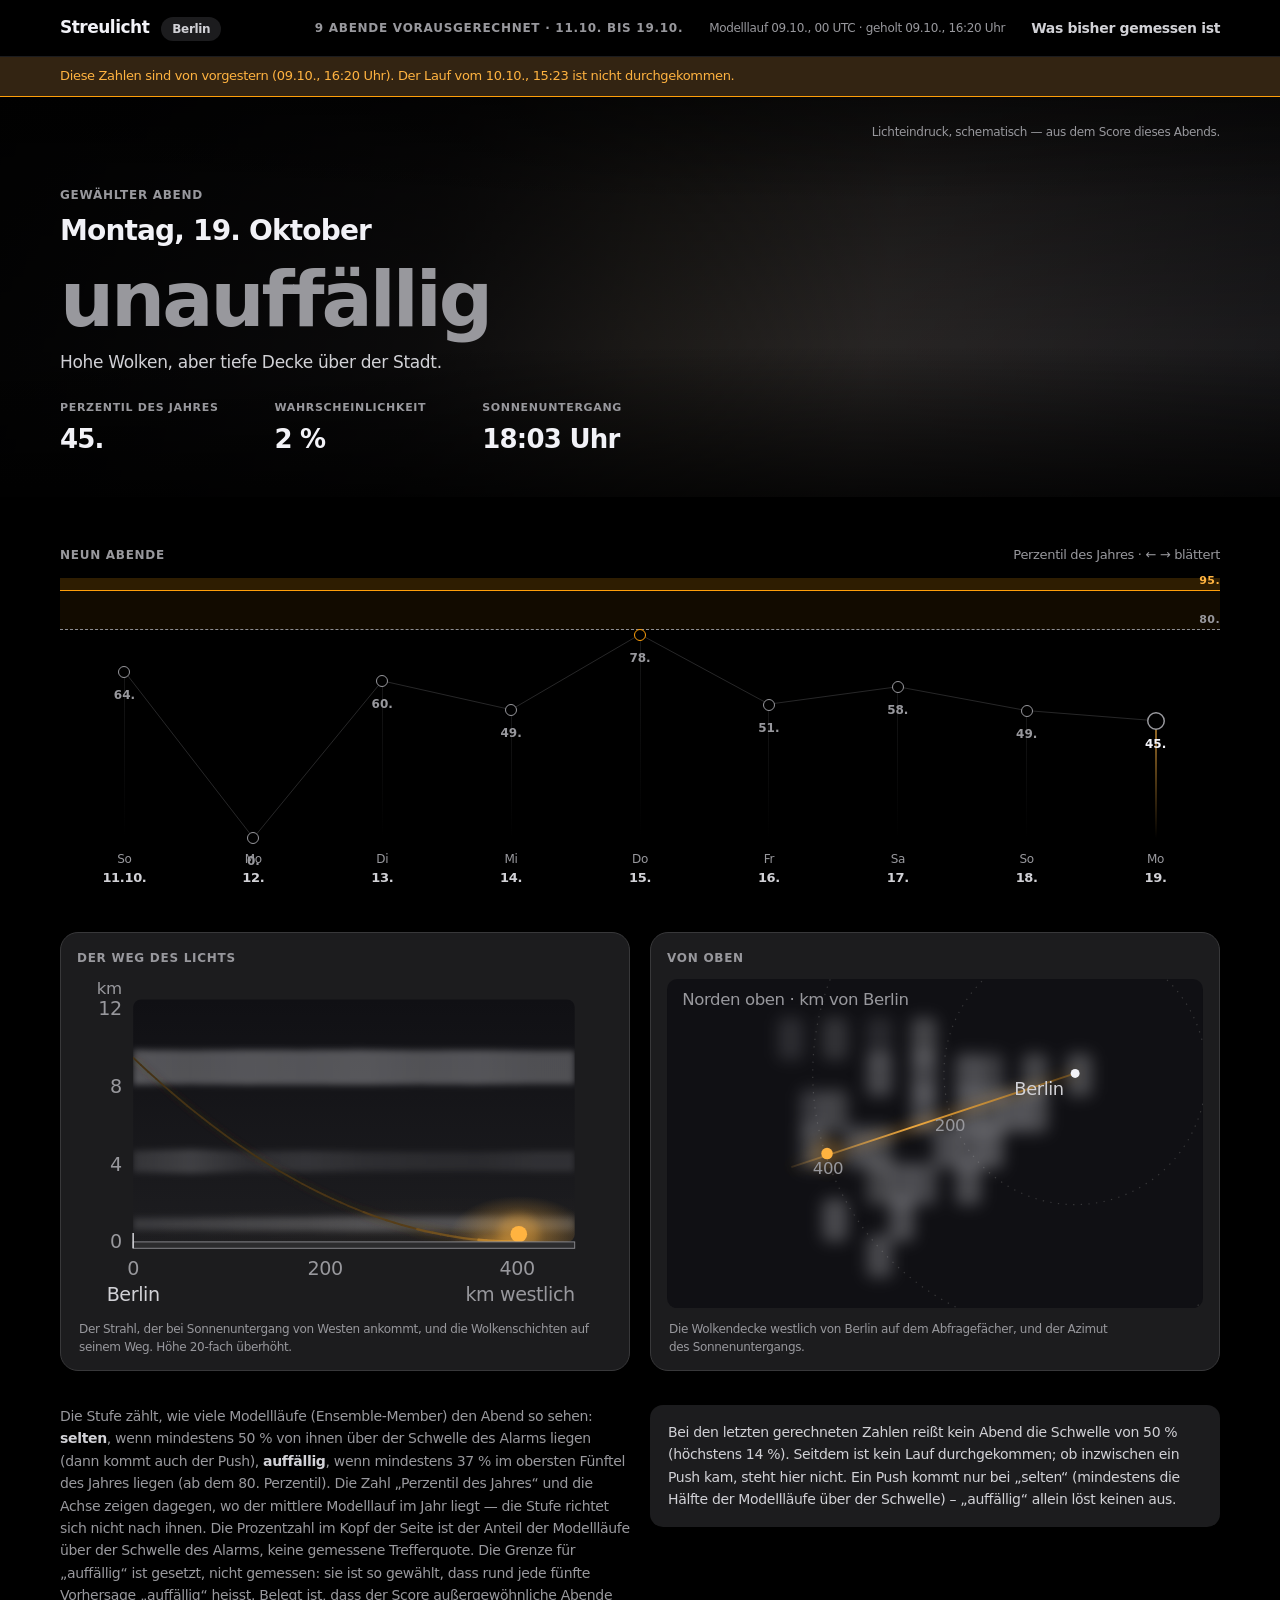
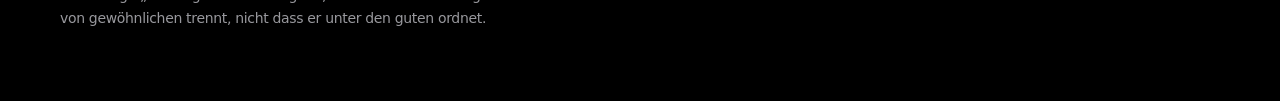
==== index.html @ 4d552bbc "Seiten" ====
<!doctype html><html lang="de"><head><meta charset="utf-8">
<meta name="viewport" content="width=device-width,initial-scale=1">
<meta name="color-scheme" content="dark">
<meta name="streulicht-geholt" content="2026-10-09T14:20:00Z">
<meta name="streulicht-laufziele" content="2026-10-08T13:27:58Z,2026-10-09T13:25:40Z,2026-10-10T13:23:23Z,2026-10-11T13:21:07Z,2026-10-12T13:18:51Z,2026-10-13T13:16:36Z,2026-10-14T13:14:21Z,2026-10-15T13:12:08Z,2026-10-16T13:09:55Z,2026-10-17T13:07:43Z,2026-10-18T13:05:32Z,2026-10-19T13:03:22Z,2026-10-20T13:01:13Z,2026-10-21T12:59:04Z,2026-10-22T12:56:57Z,2026-10-23T12:54:51Z,2026-10-24T12:52:47Z">
<meta name="streulicht-fenster-min" content="60">
<meta name="streulicht-zone" content="Europe/Berlin">
<title>Streulicht</title><style>
/* ==========================================================================
   Design-Tokens -- einzige Quelle fuer Farbe, Typo, Abstand, Radius, Schatten.

   Herkunft: Andres Hausstandard aus rezept-grid/css/stil.css (Dunkelsatz,
   aus Apple-Systemfarben abgeleitet) und poisson-dor/assets/tokens.css
   (Leiter fuer Abstand, Radius, Schatten, Bewegung).  Ausgelesen und
   begruendet in docs/ui-referenz.md.

   Diese Datei wird von skripte/tokens.py gelesen und von seite.py in den
   Style-Block der erzeugten Seite inlined -- die Seite bleibt dadurch
   self-contained: kein Stylesheet-Verweis, kein Netzzugriff.  schnitt.py
   liest dieselben Werte, damit im SVG keine feste Farbe mehr steht.

   NUR DUNKEL.  Entscheidung 14.08.2026 (T-0010): die Seite wird abends auf
   dem Telefon angeschaut, und die Bildlogik des Vertikalschnitts lebt davon
   -- ein Lichtstrahl liest sich als Licht nur gegen Dunkelheit.  Ein
   Hellsatz waere kein Token-Tausch, sondern ein eigener Entwurf fuer die
   Wolkenbaender und den Strahl.  Deshalb bewusst kein
   prefers-color-scheme-Block: er wuerde eine Zweimodigkeit vortaeuschen,
   die es nicht gibt.

   Namen deutsch nach ~/src/CLAUDE.md Section 7.  Zuordnung zu poisson-dor:
     --papier = --bg     --karte = --card    --flaeche2 = --bg2
     --tinte  = --ink    --tinte2 = --ink2   --gedaempft = --muted
     --linie  = --line2  --achse  = --line    --akzent = --acc
   ========================================================================== */

:root {
  /* --- Flaechen ------------------------------------------------------- */
  --papier: #000000;              /* rezept-grid stil.css:41 (Dunkelsatz) */
  --karte: #1c1c1e;               /* rezept-grid stil.css:42 */
  --flaeche2: #2c2c2e;            /* rezept-grid stil.css:43 -- Rille, Chip */

  /* --- Tinte, drei Stufen derselben Familie --------------------------- */
  --tinte: #f2f2f7;               /* 18.82:1 auf Papier */
  --tinte2: #d1d1d6;              /* 11.18:1 auf Karte */
  --gedaempft: #98989d;           /*  7.31:1 auf Papier, 4.85:1 auf Flaeche2 */

  /* --- Linien --------------------------------------------------------- */
  /* WICHTIG: --linie und --achse sind DEKORATIV (Kartenkanten, Trenner).
     --achse liegt bei 1.79:1 auf Papier und darf deshalb NIE etwas
     tragen, das Information fuehrt.  Alles Informationstragende --
     Schwellenlinien, Diagrammachsen, Achsstriche -- nimmt --gitter.

     KORREKTUR 14.08.2026: hier stand "--gitter (3.51:1, erfuellt WCAG
     1.4.11)".  Die 3.51:1 gelten gegen --papier.  Auf --karte faellt
     derselbe Wert auf 2.84:1 und verfehlt die 3.0 - und genau dort lagen
     die Schwellenlinien der Produktseite (.achse-karte hat
     background:var(--karte)).  Ein Kontrastwert ohne die Flaeche, gegen
     die er gemessen wurde, ist keine Angabe.

     --gitter ist deshalb auf #8e8e93 angehoben: 6.44:1 auf Papier,
     5.22:1 auf Karte, erfuellt WCAG 1.4.11 auf BEIDEN Flaechen.  Der
     alte Wert bleibt als --gitter-schwach fuer rein dekorative
     Feinlinien, die nichts tragen. */
  --linie: #2c2c2e;
  --achse: #38383a;
  --gitter: #8e8e93;
  --gitter-schwach: #636366;

  /* --- Akzent: genau EINER, und der ist warm -------------------------- */
  /* Der Gegenstand ist ein Sonnenuntergang; die Ampel aus Orange/Gold/Grau
     ist ersetzt durch eine Familie mit drei Zustaenden (T-0010, b):
       selten       gefuellte Flaeche + helle Tinte
       auffaellig   nur Tinte, keine Flaeche
       unauffaellig --gedaempft, gar keine Farbe                        */
  --akzent: #ff9f0a;              /* rezept-grid --block-ruhe-rand, 10.22:1 */
  --akzent-tinte: #ffb340;        /* rezept-grid --ruhe-tinte,      11.77:1 */
  --akzent-flaeche: #332412;      /* rezept-grid --block-ruhe               */

  /* --- Himmel: Farben, die nur der Vertikalschnitt braucht ------------ */
  /* Wolken sind nicht blau.  Das fruehere #58a6ff war GitHub-Blau und
     neben einer amberfuehrenden Palette ein Fremdkoerper; ein neutrales
     Hellgrau mit variabler Deckkraft liegt naeher an der Sache und am
     Grundsatz "genau ein Akzent". */
  --wolke: #c7c7cc;
  --strahl-hell: #ffb340;         /* volle Transmission: Licht kommt durch */
  --strahl-dunkel: #3a2a12;       /* blockiert -- warm, nicht rot          */
  --boden: #2c2c2e;

  /* --- Himmel und Baender: nur die Grafik braucht sie ------------------ */
  /* Der Himmel ist ein VERLAUF, keine Flaeche - eine gleichmaessige Platte
     liest sich wie ein Diagrammhintergrund, ein Verlauf wie Abendhimmel. */
  --himmel-oben: #101014;
  --himmel-unten: #1d1d20;

  /* Bandrampen fuer die Wolkenpolygone (Entwurf 16.08.2026, Abschnitt 1.6).
     DUMPF ist die Grundfarbe der Wolke, GLUT der beleuchtete Rand; die
     Deckkraft traegt die Bedeckung, nicht die Farbe. */
  --band-dumpf: #c7c7cc;
  --band-glut: #ffb340;

  /* --- Typografie ----------------------------------------------------- */
  --schrift: -apple-system, BlinkMacSystemFont, "SF Pro Text",
             "SF Pro Display", "Segoe UI", system-ui, Roboto, sans-serif;
  --grad-basis: 15px;
  --zeilen-basis: 1.5;
  --sperrung-eng: -.022em;        /* Basis */
  --sperrung-enger: -.03em;       /* ab grossen Graden */
  --sperrung-label: .06em;        /* Eyebrow, versal */

  /* --- Abstandsleiter (poisson-dor F4) -------------------------------- */
  --s1: 4px;   --s2: 8px;   --s3: 12px;  --s4: 16px;
  --s5: 20px;  --s6: 26px;  --s7: 34px;  --s8: 56px;

  /* --- Radien --------------------------------------------------------- */
  --radius-mikro: 8px;
  --radius-kachel: 13px;
  --radius-karte: 18px;
  --radius-tafel: 22px;
  --radius-pille: 999px;

  /* --- Schatten. Regel: Ruhe = ruhig, gross nur bei Hover/Overlay ----- */
  --schatten-ruhe: 0 .5px 1.5px rgba(0, 0, 0, .5), 0 1px 2px rgba(0, 0, 0, .4);
  --schatten-hover: 0 1px 2px rgba(0, 0, 0, .5), 0 8px 22px rgba(0, 0, 0, .5);
  --schatten-leiste: 0 2px 8px rgba(0, 0, 0, .5), 0 22px 50px rgba(0, 0, 0, .6);

  /* --- Bewegung ------------------------------------------------------- */
  --zeit-schnell: .12s;
  --zeit: .15s;
  --kurve: cubic-bezier(.2, .7, .2, 1);

  /* --- Layout --------------------------------------------------------- */
  --breite: 1120px;               /* Hausmass fuer dichte Mehrspalter */
  --breite-schmal: 720px;         /* Die Produktseite ist einspaltig und hat
                                     wenig Inhalt; auf 1120 px zerfaellt sie
                                     in Insel-und-Leere.                  */
  --breite-bild: 480px;           /* Deckel fuer den Vertikalschnitt, damit
                                     seine Schriftgrade nicht mitwachsen  */
  /* Desktopfassung (16.08.2026).  Breiter als --breite (1120), weil die
     Zeitachse elf Spalten traegt: bei 1240 minus 2x40 Rand sind das 115 px
     je Abend - genug fuer die Rangzahl unter der Marke, die auf dem Telefon
     nicht hinpasste.  --rand-gross steht daneben, weil die Kopfleiste
     randlos ist und ihr INHALT trotzdem mit der Inhaltsspalte fluchten
     muss; beide Stellen brauchen denselben Wert. */
  --breite-gross: 1240px;
  --rand-gross: 40px;
  --tastflaeche: 44px;            /* ueber dem Hausstandard (34-40px):
                                     einhaendige Abendbedienung           */
}

*{box-sizing:border-box}
html{color-scheme:dark}
body{margin:0;background:var(--papier);color:var(--tinte);
 font-family:var(--schrift);font-size:var(--grad-basis);
 line-height:var(--zeilen-basis);letter-spacing:var(--sperrung-eng);
 font-variant-numeric:tabular-nums;-webkit-font-smoothing:antialiased}
.rahmen{max-width:390px;margin:0 auto;padding-bottom:var(--s8)}
/* Zwei Fassungen, EIN Dokument.  Was nur die eine braucht, traegt eine der
   beiden Klassen; der Breakpoint schaltet sie um.  Zwei Dateien waeren
   sauberer zu lesen, kosteten aber eine zweite URL und eine Weiche beim
   Ausliefern - fuer ein privates Werkzeug der schlechtere Tausch. */
.nurgross{display:none}

/* --- Kopfleiste ----------------------------------------------------- */
/* Klebend, weil die Seite gerollt wird und der Ort dabei aus dem Bild
   liefe - und der Ort ist ab dem zweiten Nutzer die wichtigste Angabe
   ueberhaupt (die Prognose gilt fuer genau einen Punkt). */
.topbar{position:sticky;top:0;z-index:20;
 background:rgba(0,0,0,.72);
 -webkit-backdrop-filter:blur(18px) saturate(1.4);
 backdrop-filter:blur(18px) saturate(1.4);
 border-bottom:1px solid var(--karte)}
.topbar-inhalt{display:flex;align-items:center;justify-content:space-between;
 gap:24px;padding:calc(14px + env(safe-area-inset-top)) 18px 12px}
.wortmarke{display:flex;align-items:baseline;gap:12px}
.marke-wort{margin:0;font-size:17px;font-weight:800;
 letter-spacing:var(--sperrung-enger)}
.ortspille{padding:3px 11px;border-radius:var(--radius-pille);
 background:var(--karte);color:var(--tinte2);font-size:12px;font-weight:700}
.leiste-nav{display:none;align-items:center;gap:26px}

/* Erscheint NUR, wenn die Zahlen nicht von heute sind.  Eine Seite, die
   still den Vortag zeigt, ist schlimmer als eine, die gar nichts zeigt -
   sie sieht aus, als waere alles in Ordnung. */
.veraltet{margin:0;padding:10px 18px;background:var(--akzent-flaeche);
 border-bottom:1px solid var(--akzent);color:var(--akzent-tinte);
 font-size:13px;line-height:1.45;text-wrap:pretty}

/* --- Korpuszeile: benennt den Bestand, statt ihn vorauszusetzen ----- */
.korpus{margin:0;padding:20px 18px 0;color:var(--gedaempft);
 font-size:12px;font-weight:700;letter-spacing:var(--sperrung-label);
 text-transform:uppercase}

/* Von wann die Wetterdaten sind.  Bewusst leise und bewusst zwei Zeiten:
   der Modelllauf ist das, worauf die Zahlen beruhen, das Abrufen nur der
   Moment, in dem wir sie geholt haben.  Wer nur eine Zeit sieht, haelt die
   Daten fuer so frisch wie den Abruf. */
.stand{margin:4px 0 0;padding:0 18px;color:var(--gedaempft);font-size:12px}
.stand:empty{display:none}
.leiste-stand{display:none}

/* --- Kopfbild: Hero und Himmelsband ---------------------------------- */
/* Auf dem Telefon stehen sie UNTEREINANDER (Text, dann Band, dann
   Bandfuss) - die Reihenfolge macht `order`, nicht das Markup, damit die
   Desktopfassung dieselben Knoten uebereinanderlegen kann. */
.kopfbild{display:flex;flex-direction:column;margin-top:16px}
.heroinhalt{order:1;padding:0 18px}
.bandflaeche{order:2;height:76px;margin-top:20px;line-height:0}
.bandflaeche svg{display:block;width:100%;height:100%}
.bandfuss{order:3;margin:8px 18px 0;color:var(--gedaempft);font-size:12px}
.schleier{display:none}
.etikett{margin:0;color:var(--gedaempft);font-size:12px;font-weight:700;
 letter-spacing:var(--sperrung-label);text-transform:uppercase}
.datum{margin:2px 0 0;font-size:23px;font-weight:700;
 letter-spacing:var(--sperrung-enger);color:var(--tinte)}
.stufe{margin:8px 0 0;font-size:44px;font-weight:800;line-height:1.02;
 letter-spacing:-.04em}
.grund{margin:6px 0 0;color:var(--tinte2);font-size:14px;text-wrap:pretty}
.zahlen{margin:10px 0 0;color:var(--gedaempft);font-size:13px}
/* Die drei Zahlen zweimal im Dokument: als Punktkette (Telefon) und als
   beschriftete Bloecke (Desktop).  Bewusst zwei Darstellungen und EINE
   Quelle - die Wortstellung unterscheidet sich ("Sonnenuntergang 20:30 Uhr"
   gegen Label SONNENUNTERGANG ueber "20:30 Uhr"), das laesst sich nicht mit
   CSS ineinander ueberfuehren.  waehle() schreibt beide. */
.kennzahlen{display:none;gap:56px;margin:26px 0 0}
.kzlabel{margin:0;color:var(--gedaempft);font-size:11px;font-weight:700;
 letter-spacing:var(--sperrung-label);text-transform:uppercase}
.kzwert{margin:3px 0 0;font-size:26px;font-weight:700;
 letter-spacing:var(--sperrung-enger);color:var(--tinte)}
.selten{color:var(--akzent-tinte)}
.auffaellig{color:var(--akzent)}
.unauffaellig{color:var(--gedaempft)}

/* --- Zeitachse ------------------------------------------------------ */
.achsenkopf{display:flex;justify-content:space-between;
 padding:0 18px 10px;font-size:12px;color:var(--gedaempft)}
.achsenkopf b{font-weight:700;letter-spacing:var(--sperrung-label);
 text-transform:uppercase}
.achsenkopf span{font-weight:400}
.achsenblock{margin-top:26px}
/* Die Achsenhoehe steht im CSS, die Marken stehen in PROZENT.  Vorher
   rechnete Python `top:%.1fpx` aus einer Konstante - bei zwei Hoehen (200
   auf dem Telefon, 260 auf dem Desktop) haette keine einzige Marke mehr
   gestimmt.  Prozent loest zugleich die Zonen: 5 % und 15 % sind bei 200 px
   genau 10 und 30, bei 260 px genau 13 und 39 - also exakt die Masse aus
   beiden Entwuerfen, ohne sie zweimal zu pflegen. */
.achse{position:relative;height:200px;margin:0 18px}
.zone{position:absolute;left:0;right:0;pointer-events:none}
.zone-selten{top:0;height:5%;background:rgba(255,159,10,.18);
 border-bottom:1px solid var(--akzent)}
.zone-auffaellig{top:5%;height:15%;background:rgba(255,159,10,.07);
 border-bottom:1px dashed var(--gitter)}
.zonenname{position:absolute;right:0;transform:translateY(-100%);
 padding-bottom:2px;font-size:11px;font-weight:700;letter-spacing:.04em;
 pointer-events:none}
.linie{position:absolute;inset:0;width:100%;height:100%;
 overflow:visible;pointer-events:none}
.marken{position:absolute;inset:0;display:flex}
.marke{flex:1;min-width:0;height:100%;position:relative;border:0;
 background:transparent;border-radius:var(--radius-mikro);padding:0;
 cursor:pointer;font:inherit;letter-spacing:inherit;color:var(--gedaempft)}
/* Die Stufenfarbe MUSS nach .marke stehen: .selten/.auffaellig/.unauffaellig
   (weiter oben) haben dieselbe Spezifitaet und verloren gegen die Farbe in
   .marke - der Ring (border: currentColor) einer auffaelligen Marke blieb
   grau statt akzentfarben (Review uiux#13, docs/ui-referenz.md: "offene
   Marke in Akzentfarbe").  Zwei Klassen schlagen eine, unabhaengig von der
   Reihenfolge. */
.marke.selten{color:var(--akzent-tinte)}
.marke.auffaellig{color:var(--akzent)}
.fahne{position:absolute;left:50%;width:1px;margin-left:-.5px;bottom:0;
 background:linear-gradient(to bottom,rgba(142,142,147,.16),transparent)}
.punkt{position:absolute;left:50%;width:11px;height:11px;
 margin:-5.5px 0 0 -5.5px;border:1.5px solid currentColor;
 border-radius:var(--radius-pille);background:var(--papier);
 transition:transform var(--zeit) var(--kurve),box-shadow var(--zeit)}
.selten .punkt{background:var(--akzent-tinte);
 box-shadow:0 0 12px rgba(255,179,64,.7)}
.marke.an .fahne{width:2px;margin-left:-1px;
 background:linear-gradient(to bottom,rgba(255,179,64,.62),transparent)}
.marke.an .punkt{transform:scale(1.45)}
/* Die Rangzahl unter der Marke gibt es nur auf dem grossen Schirm.  Auf
   36 px Spaltenbreite ist dafuer kein Platz - genau deshalb musste man auf
   dem Telefon jeden Abend antippen, um sein Perzentil zu erfahren. */
.rang{display:none;position:absolute;left:0;right:0;font-size:12px;
 font-weight:600;letter-spacing:0;text-align:center;color:var(--gedaempft);
 transition:color var(--zeit) var(--kurve)}
.marke.an .rang{color:var(--tinte)}
@media (hover:hover){.marke:hover .punkt{transform:scale(1.2)}}
.marke:focus-visible{outline:2px solid var(--akzent);outline-offset:2px}
/* Die Beschriftung steht in einer EIGENEN Flexzeile mit denselben
   flex:1-Spalten.  Im Knopf saesse sie sonst innerhalb der Tastflaeche und
   verschoebe die Marken. */
.achsenfuss{display:flex;margin:8px 18px 0}
.achsenfuss div{flex:1;min-width:0;text-align:center}
.achsenfuss .wt{font-size:11px;color:var(--gedaempft)}
.achsenfuss .dt{font-size:12px;font-weight:600;color:var(--tinte2)}
.achsenfuss .an .wt{color:var(--tinte2)}
.achsenfuss .an .dt{color:var(--tinte)}

/* --- Grafikkarten --------------------------------------------------- */
.grafiken{display:block}
.karte{margin:26px 18px 0;padding:14px 12px 12px;background:var(--karte);
 border:1px solid var(--achse);border-radius:var(--radius-karte);
 box-shadow:var(--schatten-ruhe)}
.karte + .karte{margin-top:16px}
.kartentitel{margin:0 4px 10px;color:var(--gedaempft);font-size:12px;
 font-weight:700;letter-spacing:var(--sperrung-label);text-transform:uppercase}
.karte svg{display:block;width:100%;height:auto}
.kartenfuss{margin:10px 4px 0;color:var(--gedaempft);font-size:12px;
 text-wrap:pretty}

/* --- Fusstext und Push-Auskunft ------------------------------------- */
.schluss{display:block}
.fuss{margin:26px 18px 0;color:var(--gedaempft);font-size:13px;
 line-height:1.55;text-wrap:pretty}
.fuss b{color:var(--tinte2)}
/* Ohne diesen Verweis waere die Bilanzseite unerreichbar - eine Seite, die
   nur kennt, wer die URL kennt, ist keine. */
.weiter{display:flex;align-items:center;justify-content:center;
 margin:16px 18px 0;min-height:var(--tastflaeche);padding:0 18px;
 border-radius:var(--radius-pille);border:1px solid var(--achse);
 color:var(--tinte2);font-size:14px;font-weight:600;text-decoration:none}
.push{margin:22px 18px 0;padding:14px 16px;background:var(--karte);
 border-radius:var(--radius-kachel);color:var(--tinte2);font-size:13px;
 line-height:1.55;text-wrap:pretty}

/* ====================================================================
   DESKTOPFASSUNG.  Der Inhalt ist identisch - kein Bauteil, keine Zahl,
   kein Satz kommt hinzu.  Was sich aendert, ist die Anordnung an den fuenf
   Stellen, an denen 390 px die Einschraenkung waren.
   1000 px als Schwelle: darunter passt das Grafikraster (2 x 420 + 20) nicht.
   ==================================================================== */
@media (min-width:1000px){
 .rahmen{max-width:none;padding-bottom:72px}
 .nurgross{display:inline}
 .nurklein{display:none}
 .spalte{max-width:var(--breite-gross);margin:0 auto;
  padding:0 var(--rand-gross)}

 .topbar-inhalt{height:56px;padding:0 var(--rand-gross);
  max-width:var(--breite-gross);margin:0 auto}
 .leiste-nav{display:flex}
 .leiste-korpus{color:var(--gedaempft);font-size:12px;font-weight:700;
  letter-spacing:var(--sperrung-label);text-transform:uppercase}
 .leiste-nav a{color:var(--tinte2);font-size:14px;font-weight:600;
  text-decoration:none}
 .korpus{display:none}
 .stand{display:none}
 .leiste-stand{display:inline;color:var(--gedaempft);font-size:12px}
 .veraltet{padding:10px max(var(--rand-gross),
  calc((100% - var(--breite-gross)) / 2 + var(--rand-gross)))}

 /* Das Himmelsband wird der Kopf der Seite: randlos, 400 px hoch, mit dem
    Hero darauf.  Zwei Schleier, weil das Band seine Helligkeit aendern
    SOLL - der waagerechte haelt die linke Haelfte dunkel, damit der Text
    an einem gluehenden Abend lesbar bleibt, der senkrechte setzt oben und
    unten ab.  Auf 76 px sah man den Unterschied zwischen einem stumpfen
    und einem seltenen Abend gar nicht. */
 .kopfbild{display:block;position:relative;height:400px;overflow:hidden;
  margin-top:0}
 .bandflaeche{position:absolute;inset:0;height:auto;margin:0}
 .schleier{display:block;position:absolute;inset:0;pointer-events:none}
 .s-quer{background:linear-gradient(100deg,rgba(0,0,0,.92) 0%,
  rgba(0,0,0,.74) 34%,rgba(0,0,0,.18) 68%,rgba(0,0,0,.35) 100%)}
 .s-hoch{background:linear-gradient(to bottom,rgba(0,0,0,.45) 0%,
  transparent 26%,transparent 62%,rgba(0,0,0,.7) 100%)}
 /* box-sizing ist hier nicht optional: height:100% plus 38 px Polsterung
    ergaebe unter content-box 438 px in einer 400er Section mit
    overflow:hidden - die Bodenluft verschwaende an JEDER Fensterbreite.
    Der Reset ganz oben loest es mit. */
 .heroinhalt{position:relative;height:100%;max-width:var(--breite-gross);
  margin:0 auto;padding:0 var(--rand-gross) 38px;display:flex;
  flex-direction:column;justify-content:flex-end}
 .datum{margin:6px 0 0;font-size:28px}
 .stufe{margin:10px 0 0;font-size:76px;line-height:1}
 .grund{margin:12px 0 0;max-width:46ch;font-size:17px;line-height:1.45}
 .zahlen{display:none}
 .kennzahlen{display:flex}
 /* Die Bandbeschriftung sitzt oben rechts IM Hero, muss also mit der
    Inhaltsspalte fluchten und nicht mit dem Fensterrand. */
 .bandfuss{position:absolute;top:26px;margin:0;
  right:max(var(--rand-gross),
   calc((100% - var(--breite-gross)) / 2 + var(--rand-gross)))}

 .achsenblock{margin-top:48px}
 .achsenkopf{padding:0 0 14px;align-items:baseline}
 .achsenkopf span{font-size:13px}
 .achse{height:260px;margin:0}
 .punkt{width:12px;height:12px;margin:-6px 0 0 -6px}
 .marke.an .punkt{transform:scale(1.5)}
 .selten .punkt{box-shadow:0 0 14px rgba(255,179,64,.7)}
 .rang{display:block}
 .achsenfuss{margin:12px 0 0}
 .achsenfuss .wt{font-size:12px}
 .achsenfuss .dt{font-size:13px}

 /* minmax(420px,...) statt eines festen Verhaeltnisses: die Faecherkarte
    ist die schmalere Spalte, ihre Beschriftung sitzt mit 13 Einheiten in
    einer 420er viewBox und skaliert mit.  Ohne untere Schranke fiel sie in
    einem halbbreiten Fenster auf 6,9 px - dieselbe Fehlerklasse, die
    T-0010 schon einmal behoben hat.  Unterhalb ~900 px bricht das Raster
    auf eine Spalte um, die Grafiken werden dabei GROESSER. */
 .grafiken{display:grid;grid-template-columns:repeat(auto-fit,minmax(420px,1fr));
  gap:20px;align-items:start;margin:44px 0 0}
 .karte{margin:0;padding:16px 16px 14px}
 .karte + .karte{margin-top:0}
 .kartentitel{margin:0 0 12px}
 .kartenfuss{margin:12px 2px 0}
 .schluss{display:grid;grid-template-columns:repeat(auto-fit,minmax(420px,1fr));
  gap:20px;align-items:start;margin:34px 0 0}
 .fuss{margin:0;font-size:14px;line-height:1.6}
 .push{margin:0;padding:16px 18px;font-size:14px;line-height:1.6}
 .weiter{display:none}
}

@media (prefers-reduced-motion:reduce){
 *{transition:none!important;animation:none!important}}
</style></head><body>
<div class="rahmen">
<header class="topbar"><div class="topbar-inhalt">
<div class="wortmarke"><p class="marke-wort">Streulicht</p>
<span class="ortspille">Berlin</span></div>
<nav class="leiste-nav"><span class="leiste-korpus">9 ABENDE VORAUSGERECHNET &#183; 11.10. BIS 19.10.</span>
<span class="leiste-stand">Modelllauf 09.10., 00&nbsp;UTC &#183; geholt 09.10., 16:20&nbsp;Uhr</span>
<a href="bisher.html">Was bisher gemessen ist</a></nav>
</div></header>

<p class="veraltet">Diese Zahlen sind von vorgestern (09.10., 16:20&nbsp;Uhr). Der Lauf vom 10.10., 15:23 ist nicht durchgekommen.</p>
<p class="korpus">9 ABENDE VORAUSGERECHNET &#183; 11.10. BIS 19.10.</p>
<p class="stand">Modelllauf 09.10., 00&nbsp;UTC &#183; geholt 09.10., 16:20&nbsp;Uhr</p>

<main>
<section class="kopfbild">
<div class="bandflaeche" id="bandflaeche"><svg viewBox="0 0 100 20" preserveAspectRatio="none" xmlns="http://www.w3.org/2000/svg" role="img" aria-label="Lichteindruck, schematisch"><defs><linearGradient id="bq0" x1="0" x2="1" y1="0" y2="0"><stop offset="0.00" stop-color="#1e1c23"/><stop offset="0.25" stop-color="#2e272a"/><stop offset="0.50" stop-color="#443529"/><stop offset="0.75" stop-color="#473c2e"/><stop offset="1.00" stop-color="#403c3a"/></linearGradient><linearGradient id="bs0" x1="0" x2="0" y1="0" y2="1"><stop offset="0" stop-color="#000" stop-opacity=".55"/><stop offset=".62" stop-color="#000" stop-opacity="0"/><stop offset="1" stop-color="#000" stop-opacity=".35"/></linearGradient></defs><rect width="100" height="20" fill="url(#bq0)"/><rect width="100" height="20" fill="url(#bs0)"/></svg></div>
<i class="schleier s-quer"></i><i class="schleier s-hoch"></i>
<!-- T-0059: role="status" + aria-live="polite".  waehle() tauscht hier
     Etikett, Datum, Stufe, Grund, Zahlen und drei Kennzahlen aus - per
     Screenreader oder Pfeiltaste wechselte damit die ganze Seite, ohne dass
     etwas angekuendigt wurde.  Die neue Information existierte nur visuell.
     "polite" statt "assertive": das Blaettern ist eine Erkundung, keine
     Warnung - es darf den Vorlesefluss nicht unterbrechen. -->
<div class="heroinhalt" role="status" aria-live="polite">
<p class="etikett" id="etikett">Gew&auml;hlter Abend</p>
<h1 class="datum" id="datum">Sonntag, 11. Oktober</h1>
<p class="stufe unauffaellig" id="stufe">unauffällig</p>
<p class="grund" id="grund">Mittelhohe Wolken.</p>
<p class="zahlen" id="zahlen">64. Perzentil des Jahres · &lt; 6 % Wahrscheinlichkeit · Sonnenuntergang 18:21 Uhr</p>
<div class="kennzahlen">
<div><p class="kzlabel">Perzentil des Jahres</p>
<p class="kzwert" id="kz0">64.</p></div>
<div><p class="kzlabel">Wahrscheinlichkeit</p>
<p class="kzwert" id="kz1">&lt; 6 %</p></div>
<div><p class="kzlabel">Sonnenuntergang</p>
<p class="kzwert" id="kz2">18:21 Uhr</p></div>
</div></div>
<p class="bandfuss">Lichteindruck, schematisch &#8212; aus dem Score dieses
Abends.</p>
</section>

<div class="spalte">
<section class="achsenblock">
<div class="achsenkopf"><b>NEUN ABENDE</b><span>Perzentil des
Jahres<span class="nurgross"> &#183; &#8592; &#8594; bl&auml;ttert</span></span></div>
<div class="achse">
<i class="zone zone-selten"></i><i class="zone zone-auffaellig"></i>
<b class="zonenname" style="top:5%;color:var(--akzent-tinte)">95.</b>
<b class="zonenname" style="top:20%;color:var(--gedaempft)">80.</b>
<svg class="linie" viewBox="0 0 100 100" preserveAspectRatio="none"
 aria-hidden="true"><polyline points="5.56,35.93 16.67,100.00 27.78,39.56 38.89,50.65 50.00,21.70 61.11,48.53 72.22,41.82 83.33,50.99 94.44,54.89" fill="none"
 stroke="#38383a" stroke-width=".7"
 vector-effect="non-scaling-stroke"/></svg>
<div class="marken" role="tablist"
 aria-label="Abende im Vorhersagefenster"><button class="marke unauffaellig an" data-i="0" role="tab" aria-selected="true" tabindex="0" aria-label="Sonntag, 11. Oktober, unauffällig, 64. Perzentil"><i class="fahne" style="top:35.934%" aria-hidden="true"></i><i class="punkt" style="top:35.934%" aria-hidden="true"></i><b class="rang" style="top:calc(35.934% + 14px)" aria-hidden="true">64.</b></button><button class="marke unauffaellig" data-i="1" role="tab" aria-selected="false" tabindex="-1" aria-label="Montag, 12. Oktober, unauffällig, 0. Perzentil"><i class="fahne" style="top:100.000%" aria-hidden="true"></i><i class="punkt" style="top:100.000%" aria-hidden="true"></i><b class="rang" style="top:calc(100.000% + 14px)" aria-hidden="true">0.</b></button><button class="marke unauffaellig" data-i="2" role="tab" aria-selected="false" tabindex="-1" aria-label="Dienstag, 13. Oktober, unauffällig, 60. Perzentil"><i class="fahne" style="top:39.562%" aria-hidden="true"></i><i class="punkt" style="top:39.562%" aria-hidden="true"></i><b class="rang" style="top:calc(39.562% + 14px)" aria-hidden="true">60.</b></button><button class="marke unauffaellig" data-i="3" role="tab" aria-selected="false" tabindex="-1" aria-label="Mittwoch, 14. Oktober, unauffällig, 49. Perzentil"><i class="fahne" style="top:50.650%" aria-hidden="true"></i><i class="punkt" style="top:50.650%" aria-hidden="true"></i><b class="rang" style="top:calc(50.650% + 14px)" aria-hidden="true">49.</b></button><button class="marke auffaellig" data-i="4" role="tab" aria-selected="false" tabindex="-1" aria-label="Donnerstag, 15. Oktober, auffällig, 78. Perzentil"><i class="fahne" style="top:21.697%" aria-hidden="true"></i><i class="punkt" style="top:21.697%" aria-hidden="true"></i><b class="rang" style="top:calc(21.697% + 14px)" aria-hidden="true">78.</b></button><button class="marke unauffaellig" data-i="5" role="tab" aria-selected="false" tabindex="-1" aria-label="Freitag, 16. Oktober, unauffällig, 51. Perzentil"><i class="fahne" style="top:48.528%" aria-hidden="true"></i><i class="punkt" style="top:48.528%" aria-hidden="true"></i><b class="rang" style="top:calc(48.528% + 14px)" aria-hidden="true">51.</b></button><button class="marke unauffaellig" data-i="6" role="tab" aria-selected="false" tabindex="-1" aria-label="Samstag, 17. Oktober, unauffällig, 58. Perzentil"><i class="fahne" style="top:41.821%" aria-hidden="true"></i><i class="punkt" style="top:41.821%" aria-hidden="true"></i><b class="rang" style="top:calc(41.821% + 14px)" aria-hidden="true">58.</b></button><button class="marke unauffaellig" data-i="7" role="tab" aria-selected="false" tabindex="-1" aria-label="Sonntag, 18. Oktober, unauffällig, 49. Perzentil"><i class="fahne" style="top:50.992%" aria-hidden="true"></i><i class="punkt" style="top:50.992%" aria-hidden="true"></i><b class="rang" style="top:calc(50.992% + 14px)" aria-hidden="true">49.</b></button><button class="marke unauffaellig" data-i="8" role="tab" aria-selected="false" tabindex="-1" aria-label="Montag, 19. Oktober, unauffällig, 45. Perzentil"><i class="fahne" style="top:54.894%" aria-hidden="true"></i><i class="punkt" style="top:54.894%" aria-hidden="true"></i><b class="rang" style="top:calc(54.894% + 14px)" aria-hidden="true">45.</b></button></div></div>
<div class="achsenfuss" aria-hidden="true"><div class="an"><div class="wt">So</div><div class="dt">11.10.</div></div><div><div class="wt">Mo</div><div class="dt">12.</div></div><div><div class="wt">Di</div><div class="dt">13.</div></div><div><div class="wt">Mi</div><div class="dt">14.</div></div><div><div class="wt">Do</div><div class="dt">15.</div></div><div><div class="wt">Fr</div><div class="dt">16.</div></div><div><div class="wt">Sa</div><div class="dt">17.</div></div><div><div class="wt">So</div><div class="dt">18.</div></div><div><div class="wt">Mo</div><div class="dt">19.</div></div></div></section>

<section class="grafiken">
<div class="karte"><p class="kartentitel">Der Weg des Lichts</p>
<div id="schnitt"><svg viewBox="0 0 420 258" xmlns="http://www.w3.org/2000/svg" role="img" aria-label="Vertikalschnitt nach Westen"><style>text{font-family:-apple-system, BlinkMacSystemFont, "SF Pro Text", "SF Pro Display", "Segoe UI", system-ui, Roboto, sans-serif}text:not([fill]){fill:var(--gedaempft, #98989d)}</style><defs><linearGradient id="himmel" x1="0" x2="0" y1="0" y2="1"><stop offset="0" stop-color="#101014"/><stop offset="1" stop-color="#1d1d20"/></linearGradient><filter id="weich" x="-20%" y="-40%" width="140%" height="180%"><feGaussianBlur stdDeviation="2.6"/></filter><filter id="glut" x="-20%" y="-60%" width="140%" height="220%"><feGaussianBlur stdDeviation="3.2"/></filter><clipPath id="rahmen"><rect x="44.0" y="16.0" width="346.0" height="190.0" rx="6"/></clipPath><linearGradient id="cg1" x1="0" x2="1" y1="0" y2="0"><stop offset="0.000" stop-color="#c7c7cc" stop-opacity="0.360"/><stop offset="0.130" stop-color="#c7c7cc" stop-opacity="0.295"/><stop offset="0.261" stop-color="#c7c7cc" stop-opacity="0.569"/><stop offset="0.391" stop-color="#c7c7cc" stop-opacity="0.245"/><stop offset="0.522" stop-color="#c7c7cc" stop-opacity="0.094"/><stop offset="0.652" stop-color="#c7c7cc" stop-opacity="0.079"/><stop offset="0.783" stop-color="#c7c7cc" stop-opacity="0.065"/><stop offset="0.913" stop-color="#c7c7cc" stop-opacity="0.000"/></linearGradient><linearGradient id="cg2" x1="0" x2="1" y1="0" y2="0"><stop offset="0.000" stop-color="#c7c7cc" stop-opacity="0.173"/><stop offset="0.130" stop-color="#c7c7cc" stop-opacity="0.158"/><stop offset="0.261" stop-color="#c7c7cc" stop-opacity="0.180"/><stop offset="0.391" stop-color="#c7c7cc" stop-opacity="0.166"/><stop offset="0.522" stop-color="#c7c7cc" stop-opacity="0.180"/><stop offset="0.652" stop-color="#c7c7cc" stop-opacity="0.144"/><stop offset="0.783" stop-color="#c7c7cc" stop-opacity="0.108"/><stop offset="0.913" stop-color="#c7c7cc" stop-opacity="0.086"/></linearGradient><radialGradient id="halo"><stop offset="0" stop-color="#ffb340" stop-opacity=".55"/><stop offset="1" stop-color="#ffb340" stop-opacity="0"/></radialGradient><radialGradient id="waesche"><stop offset="0" stop-color="#ffb340" stop-opacity="0.158"/><stop offset=".55" stop-color="#ffb340" stop-opacity="0.063"/><stop offset="1" stop-color="#ffb340" stop-opacity="0"/></radialGradient></defs><rect x="44.0" y="16.0" width="346.0" height="190.0" rx="6" fill="url(#himmel)"/><g clip-path="url(#rahmen)"><polygon points="44.0,130.8 51.5,131.0 59.0,131.2 66.6,131.4 74.1,131.6 81.6,131.8 89.1,132.0 96.7,131.1 104.2,130.3 111.7,129.4 119.2,128.5 126.7,127.7 134.3,126.8 141.8,127.8 149.3,128.8 156.8,129.9 164.3,130.9 171.9,131.9 179.4,132.9 186.9,133.4 194.4,133.9 202.0,134.4 209.5,134.9 217.0,135.3 224.5,135.8 232.0,135.9 239.6,135.9 247.1,136.0 254.6,136.0 262.1,136.0 269.7,136.1 277.2,136.1 284.7,136.2 292.2,136.2 299.7,136.3 307.3,136.3 314.8,136.4 322.3,136.6 329.8,136.8 337.3,137.0 344.9,137.2 352.4,137.4 359.9,137.6 367.4,137.6 375.0,137.6 382.5,137.6 390.0,137.6 390.0,148.2 382.5,148.2 375.0,148.2 367.4,148.2 359.9,148.2 352.4,148.4 344.9,148.7 337.3,148.9 329.8,149.1 322.3,149.3 314.8,149.5 307.3,149.5 299.7,149.6 292.2,149.6 284.7,149.7 277.2,149.7 269.7,149.7 262.1,149.8 254.6,149.8 247.1,149.9 239.6,149.9 232.0,150.0 224.5,150.0 217.0,150.5 209.5,151.0 202.0,151.5 194.4,151.9 186.9,152.4 179.4,152.9 171.9,153.9 164.3,154.9 156.8,156.0 149.3,157.0 141.8,158.0 134.3,159.0 126.7,158.2 119.2,157.3 111.7,156.4 104.2,155.6 96.7,154.7 89.1,153.8 81.6,154.1 74.1,154.3 66.6,154.5 59.0,154.7 51.5,154.9 44.0,155.1" fill="url(#cg1)" filter="url(#weich)"/><polygon points="44.0,187.3 51.5,187.3 59.0,187.3 66.6,187.4 74.1,187.4 81.6,187.4 89.1,187.4 96.7,187.4 104.2,187.4 111.7,187.3 119.2,187.3 126.7,187.3 134.3,187.2 141.8,187.2 149.3,187.3 156.8,187.3 164.3,187.3 171.9,187.3 179.4,187.4 186.9,187.3 194.4,187.3 202.0,187.3 209.5,187.3 217.0,187.2 224.5,187.2 232.0,187.3 239.6,187.3 247.1,187.4 254.6,187.5 262.1,187.5 269.7,187.6 277.2,187.7 284.7,187.7 292.2,187.8 299.7,187.8 307.3,187.9 314.8,188.0 322.3,188.0 329.8,188.0 337.3,188.1 344.9,188.1 352.4,188.1 359.9,188.2 367.4,188.2 375.0,188.2 382.5,188.2 390.0,188.2 390.0,195.7 382.5,195.7 375.0,195.7 367.4,195.7 359.9,195.7 352.4,195.7 344.9,195.8 337.3,195.8 329.8,195.8 322.3,195.9 314.8,195.9 307.3,196.0 299.7,196.0 292.2,196.1 284.7,196.2 277.2,196.2 269.7,196.3 262.1,196.4 254.6,196.4 247.1,196.5 239.6,196.5 232.0,196.6 224.5,196.7 217.0,196.6 209.5,196.6 202.0,196.6 194.4,196.6 186.9,196.5 179.4,196.5 171.9,196.5 164.3,196.6 156.8,196.6 149.3,196.6 141.8,196.6 134.3,196.7 126.7,196.6 119.2,196.6 111.7,196.5 104.2,196.5 96.7,196.5 89.1,196.4 81.6,196.5 74.1,196.5 66.6,196.5 59.0,196.5 51.5,196.6 44.0,196.6" fill="url(#cg2)" filter="url(#weich)"/><ellipse cx="244.9" cy="206.0" rx="230.9" ry="38" fill="url(#waesche)"/><g filter="url(#glut)" stroke-linecap="round"><line x1="44.0" y1="142.2" x2="50.0" y2="145.9" stroke="#73511f" stroke-width="4.72" opacity="0.300"/><line x1="50.0" y1="145.9" x2="56.0" y2="149.6" stroke="#73511f" stroke-width="4.72" opacity="0.300"/><line x1="56.0" y1="149.6" x2="62.1" y2="153.1" stroke="#73511f" stroke-width="4.72" opacity="0.300"/><line x1="62.1" y1="153.1" x2="68.1" y2="156.5" stroke="#73511f" stroke-width="4.72" opacity="0.300"/><line x1="68.1" y1="156.5" x2="74.1" y2="159.8" stroke="#73511f" stroke-width="4.72" opacity="0.300"/><line x1="74.1" y1="159.8" x2="80.1" y2="163.0" stroke="#73511f" stroke-width="4.72" opacity="0.300"/><line x1="80.1" y1="163.0" x2="86.1" y2="166.1" stroke="#73511f" stroke-width="4.72" opacity="0.300"/><line x1="86.1" y1="166.1" x2="92.1" y2="169.1" stroke="#73511f" stroke-width="4.72" opacity="0.300"/><line x1="92.1" y1="169.1" x2="98.2" y2="171.9" stroke="#73511f" stroke-width="4.72" opacity="0.300"/><line x1="98.2" y1="171.9" x2="104.2" y2="174.7" stroke="#73511f" stroke-width="4.72" opacity="0.300"/><line x1="104.2" y1="174.7" x2="110.2" y2="177.3" stroke="#73511f" stroke-width="4.72" opacity="0.300"/><line x1="110.2" y1="177.3" x2="116.2" y2="179.8" stroke="#73511f" stroke-width="4.72" opacity="0.300"/><line x1="116.2" y1="179.8" x2="122.2" y2="182.2" stroke="#73511f" stroke-width="4.72" opacity="0.300"/><line x1="122.2" y1="182.2" x2="128.2" y2="184.5" stroke="#73511f" stroke-width="4.72" opacity="0.300"/><line x1="128.2" y1="184.5" x2="134.3" y2="186.6" stroke="#73511f" stroke-width="4.72" opacity="0.300"/><line x1="134.3" y1="186.6" x2="140.3" y2="188.7" stroke="#825c23" stroke-width="5.21" opacity="0.334"/><line x1="140.3" y1="188.7" x2="146.3" y2="190.6" stroke="#825c23" stroke-width="5.21" opacity="0.334"/><line x1="146.3" y1="190.6" x2="152.3" y2="192.4" stroke="#825c23" stroke-width="5.21" opacity="0.334"/><line x1="152.3" y1="192.4" x2="158.3" y2="194.1" stroke="#825c23" stroke-width="5.21" opacity="0.334"/><line x1="158.3" y1="194.1" x2="164.3" y2="195.7" stroke="#825c23" stroke-width="5.21" opacity="0.334"/><line x1="164.3" y1="195.7" x2="170.4" y2="197.2" stroke="#825c23" stroke-width="5.21" opacity="0.334"/><line x1="170.4" y1="197.2" x2="176.4" y2="198.6" stroke="#825c23" stroke-width="5.21" opacity="0.334"/><line x1="176.4" y1="198.6" x2="182.4" y2="199.8" stroke="#a2722a" stroke-width="6.17" opacity="0.402"/><line x1="182.4" y1="199.8" x2="188.4" y2="201.0" stroke="#a2722a" stroke-width="6.17" opacity="0.402"/><line x1="188.4" y1="201.0" x2="194.4" y2="202.0" stroke="#a2722a" stroke-width="6.17" opacity="0.402"/><line x1="194.4" y1="202.0" x2="200.5" y2="202.9" stroke="#a2722a" stroke-width="6.17" opacity="0.402"/><line x1="200.5" y1="202.9" x2="206.5" y2="203.7" stroke="#a2722a" stroke-width="6.17" opacity="0.402"/><line x1="206.5" y1="203.7" x2="212.5" y2="204.3" stroke="#a2722a" stroke-width="6.17" opacity="0.402"/><line x1="212.5" y1="204.3" x2="218.5" y2="204.9" stroke="#a2722a" stroke-width="6.17" opacity="0.402"/><line x1="218.5" y1="204.9" x2="224.5" y2="205.3" stroke="#a2722a" stroke-width="6.17" opacity="0.402"/><line x1="224.5" y1="205.3" x2="230.5" y2="205.7" stroke="#c38932" stroke-width="7.17" opacity="0.472"/><line x1="230.5" y1="205.7" x2="236.6" y2="205.9" stroke="#c38932" stroke-width="7.17" opacity="0.472"/><line x1="236.6" y1="205.9" x2="242.6" y2="206.0" stroke="#c38932" stroke-width="7.17" opacity="0.472"/><line x1="242.6" y1="206.0" x2="244.9" y2="206.0" stroke="#c38932" stroke-width="7.17" opacity="0.472"/></g><g stroke-linecap="round"><line x1="44.0" y1="142.2" x2="50.0" y2="145.9" stroke="#73511f" stroke-width="1.84"/><line x1="50.0" y1="145.9" x2="56.0" y2="149.6" stroke="#73511f" stroke-width="1.84"/><line x1="56.0" y1="149.6" x2="62.1" y2="153.1" stroke="#73511f" stroke-width="1.84"/><line x1="62.1" y1="153.1" x2="68.1" y2="156.5" stroke="#73511f" stroke-width="1.84"/><line x1="68.1" y1="156.5" x2="74.1" y2="159.8" stroke="#73511f" stroke-width="1.84"/><line x1="74.1" y1="159.8" x2="80.1" y2="163.0" stroke="#73511f" stroke-width="1.84"/><line x1="80.1" y1="163.0" x2="86.1" y2="166.1" stroke="#73511f" stroke-width="1.84"/><line x1="86.1" y1="166.1" x2="92.1" y2="169.1" stroke="#73511f" stroke-width="1.84"/><line x1="92.1" y1="169.1" x2="98.2" y2="171.9" stroke="#73511f" stroke-width="1.84"/><line x1="98.2" y1="171.9" x2="104.2" y2="174.7" stroke="#73511f" stroke-width="1.84"/><line x1="104.2" y1="174.7" x2="110.2" y2="177.3" stroke="#73511f" stroke-width="1.84"/><line x1="110.2" y1="177.3" x2="116.2" y2="179.8" stroke="#73511f" stroke-width="1.84"/><line x1="116.2" y1="179.8" x2="122.2" y2="182.2" stroke="#73511f" stroke-width="1.84"/><line x1="122.2" y1="182.2" x2="128.2" y2="184.5" stroke="#73511f" stroke-width="1.84"/><line x1="128.2" y1="184.5" x2="134.3" y2="186.6" stroke="#73511f" stroke-width="1.84"/><line x1="134.3" y1="186.6" x2="140.3" y2="188.7" stroke="#825c23" stroke-width="2.00"/><line x1="140.3" y1="188.7" x2="146.3" y2="190.6" stroke="#825c23" stroke-width="2.00"/><line x1="146.3" y1="190.6" x2="152.3" y2="192.4" stroke="#825c23" stroke-width="2.00"/><line x1="152.3" y1="192.4" x2="158.3" y2="194.1" stroke="#825c23" stroke-width="2.00"/><line x1="158.3" y1="194.1" x2="164.3" y2="195.7" stroke="#825c23" stroke-width="2.00"/><line x1="164.3" y1="195.7" x2="170.4" y2="197.2" stroke="#825c23" stroke-width="2.00"/><line x1="170.4" y1="197.2" x2="176.4" y2="198.6" stroke="#825c23" stroke-width="2.00"/><line x1="176.4" y1="198.6" x2="182.4" y2="199.8" stroke="#a2722a" stroke-width="2.30"/><line x1="182.4" y1="199.8" x2="188.4" y2="201.0" stroke="#a2722a" stroke-width="2.30"/><line x1="188.4" y1="201.0" x2="194.4" y2="202.0" stroke="#a2722a" stroke-width="2.30"/><line x1="194.4" y1="202.0" x2="200.5" y2="202.9" stroke="#a2722a" stroke-width="2.30"/><line x1="200.5" y1="202.9" x2="206.5" y2="203.7" stroke="#a2722a" stroke-width="2.30"/><line x1="206.5" y1="203.7" x2="212.5" y2="204.3" stroke="#a2722a" stroke-width="2.30"/><line x1="212.5" y1="204.3" x2="218.5" y2="204.9" stroke="#a2722a" stroke-width="2.30"/><line x1="218.5" y1="204.9" x2="224.5" y2="205.3" stroke="#a2722a" stroke-width="2.30"/><line x1="224.5" y1="205.3" x2="230.5" y2="205.7" stroke="#c38932" stroke-width="2.62"/><line x1="230.5" y1="205.7" x2="236.6" y2="205.9" stroke="#c38932" stroke-width="2.62"/><line x1="236.6" y1="205.9" x2="242.6" y2="206.0" stroke="#c38932" stroke-width="2.62"/><line x1="242.6" y1="206.0" x2="244.9" y2="206.0" stroke="#c38932" stroke-width="2.62"/></g><ellipse cx="244.9" cy="200.0" rx="54" ry="30" fill="url(#halo)"/><circle cx="244.9" cy="200.0" r="16" fill="#ffb340" opacity=".22" filter="url(#glut)"/><circle cx="244.9" cy="200.0" r="6.5" fill="#ffb340"/></g><rect x="44.0" y="206.0" width="346.0" height="5" fill="var(--boden, #2c2c2e)" stroke="var(--gitter, #8e8e93)" stroke-width="0.7"/><line x1="44.0" y1="199.0" x2="44.0" y2="211.0" stroke="var(--tinte2, #d1d1d6)" stroke-width="1.2"/><text x="35.0" y="211.0" font-size="15" text-anchor="end">0</text><text x="35.0" y="150.2" font-size="15" text-anchor="end">4</text><text x="35.0" y="89.4" font-size="15" text-anchor="end">8</text><text x="35.0" y="28.6" font-size="15" text-anchor="end">12</text><text x="35.0" y="12.0" font-size="13" text-anchor="end">km</text><text x="44.0" y="232.0" font-size="15" text-anchor="middle">0</text><text x="194.4" y="232.0" font-size="15" text-anchor="middle">200</text><text x="344.9" y="232.0" font-size="15" text-anchor="middle">400</text><text x="390.0" y="252.0" font-size="15" text-anchor="end">km westlich</text><text x="44.0" y="252.0" font-size="15" text-anchor="middle" fill="var(--tinte2, #d1d1d6)">Berlin</text></svg></div>
<p class="kartenfuss">Der Strahl, der bei Sonnenuntergang von Westen
ankommt, und die Wolkenschichten auf seinem Weg. H&ouml;he
20-fach &uuml;berh&ouml;ht.</p></div>

<div class="karte"><p class="kartentitel">Von oben</p>
<div id="karte"><svg viewBox="0 0 420 258" xmlns="http://www.w3.org/2000/svg" role="img" aria-label="Karte der Wolkendecke westlich von Berlin"><style>text{font-family:-apple-system, BlinkMacSystemFont, "SF Pro Text", "SF Pro Display", "Segoe UI", system-ui, Roboto, sans-serif}text:not([fill]){fill:#98989d}</style><defs><filter id="decke" x="-15%" y="-15%" width="130%" height="130%"><feGaussianBlur stdDeviation="6"/></filter><filter id="fweich" x="-30%" y="-60%" width="160%" height="220%"><feGaussianBlur stdDeviation="5"/></filter><linearGradient id="fray" x1="1" x2="0" y1="0" y2="0"><stop offset="0" stop-color="#ff9f0a" stop-opacity=".25"/><stop offset=".58" stop-color="#ffb340" stop-opacity=".9"/><stop offset="1" stop-color="#ffb340" stop-opacity=".12"/></linearGradient><clipPath id="frahmen"><rect width="420" height="258" rx="8"/></clipPath></defs><rect width="420" height="258" rx="8" fill="#101014"/><g clip-path="url(#frahmen)"><circle cx="337.6" cy="81.2" r="119.4" fill="none" stroke="#38383a" stroke-width="0.9" stroke-dasharray="1 5"/><circle cx="337.6" cy="81.2" r="238.8" fill="none" stroke="#38383a" stroke-width="0.9" stroke-dasharray="1 5"/><g filter="url(#decke)" fill="#c7c7cc"><rect x="127.6" y="195.0" width="23.3" height="39.0" rx="5" opacity="0.060"/><rect x="147.8" y="195.0" width="23.3" height="39.0" rx="5" opacity="0.060"/><rect x="107.3" y="162.0" width="23.3" height="39.0" rx="5" opacity="0.060"/><rect x="127.6" y="162.0" width="23.3" height="39.0" rx="5" opacity="0.060"/><rect x="188.2" y="162.0" width="23.3" height="39.0" rx="5" opacity="0.060"/><rect x="87.1" y="129.0" width="23.3" height="39.0" rx="5" opacity="0.060"/><rect x="168.0" y="129.0" width="23.3" height="39.0" rx="5" opacity="0.060"/><rect x="188.2" y="129.0" width="23.3" height="39.0" rx="5" opacity="0.060"/><rect x="208.4" y="129.0" width="23.3" height="39.0" rx="5" opacity="0.060"/><rect x="248.9" y="129.0" width="23.3" height="39.0" rx="5" opacity="0.144"/><rect x="127.6" y="96.0" width="23.3" height="39.0" rx="5" opacity="0.060"/><rect x="147.8" y="96.0" width="23.3" height="39.0" rx="5" opacity="0.066"/><rect x="188.2" y="96.0" width="23.3" height="39.0" rx="5" opacity="0.078"/><rect x="228.7" y="96.0" width="23.3" height="39.0" rx="5" opacity="0.204"/><rect x="269.1" y="96.0" width="23.3" height="39.0" rx="5" opacity="0.306"/><rect x="289.3" y="96.0" width="23.3" height="39.0" rx="5" opacity="0.174"/><rect x="66.9" y="63.0" width="23.3" height="39.0" rx="5" opacity="0.060"/><rect x="107.3" y="63.0" width="23.3" height="39.0" rx="5" opacity="0.060"/><rect x="147.8" y="63.0" width="23.3" height="39.0" rx="5" opacity="0.060"/><rect x="188.2" y="63.0" width="23.3" height="39.0" rx="5" opacity="0.084"/><rect x="208.4" y="63.0" width="23.3" height="39.0" rx="5" opacity="0.096"/><rect x="248.9" y="63.0" width="23.3" height="39.0" rx="5" opacity="0.474"/><rect x="289.3" y="63.0" width="23.3" height="39.0" rx="5" opacity="0.246"/><rect x="329.8" y="63.0" width="23.3" height="39.0" rx="5" opacity="0.300"/><rect x="87.1" y="30.0" width="23.3" height="39.0" rx="5" opacity="0.060"/><rect x="107.3" y="30.0" width="23.3" height="39.0" rx="5" opacity="0.060"/><rect x="147.8" y="30.0" width="23.3" height="39.0" rx="5" opacity="0.060"/><rect x="188.2" y="30.0" width="23.3" height="39.0" rx="5" opacity="0.060"/><rect x="228.7" y="30.0" width="23.3" height="39.0" rx="5" opacity="0.144"/><rect x="248.9" y="30.0" width="23.3" height="39.0" rx="5" opacity="0.474"/></g><line x1="337.6" y1="81.2" x2="72.7" y2="143.9" stroke="url(#fray)" stroke-width="5" stroke-linecap="round" opacity=".45" filter="url(#fweich)"/><line x1="337.6" y1="81.2" x2="72.7" y2="143.9" stroke="url(#fray)" stroke-width="1.4" stroke-linecap="round"/><circle cx="182.4" cy="114.7" r="13" fill="#ffb340" opacity=".2" filter="url(#fweich)"/><circle cx="182.4" cy="114.7" r="4.5" fill="#ffb340"/></g><circle cx="337.6" cy="81.2" r="3.5" fill="#f2f2f7"/><text x="328.6" y="98.2" font-size="14" text-anchor="end" fill="#d1d1d6">Berlin</text><text x="221.1" y="121.5" font-size="13" text-anchor="middle">200</text><text x="106.6" y="150.3" font-size="13" text-anchor="middle">400</text><text x="12" y="20" font-size="13">Norden oben &#183; km von Berlin</text></svg></div>
<p class="kartenfuss">Die Wolkendecke westlich von Berlin auf dem
Abfrage&shy;f&auml;cher, und der Azimut des Sonnenuntergangs.</p></div>
</section>

<section class="schluss">
<p class="fuss">Die Stufe z&auml;hlt, wie viele Modelll&auml;ufe
(Ensemble-Member) den Abend so sehen:
<b>selten</b>, wenn mindestens 50&nbsp;% von ihnen &uuml;ber der
Schwelle des Alarms liegen (dann kommt auch der Push),
<b>auff&auml;llig</b>, wenn mindestens 37&nbsp;% im obersten
F&uuml;nftel des Jahres liegen (ab dem 80. Perzentil). Die Zahl
&bdquo;Perzentil des Jahres&ldquo; und die Achse zeigen dagegen, wo der
mittlere Modelllauf im Jahr liegt &mdash; die Stufe richtet sich nicht nach
ihnen. Die Prozentzahl im Kopf der Seite ist der Anteil der Modelll&auml;ufe
&uuml;ber der Schwelle des Alarms, keine gemessene Trefferquote.
Die Grenze f&uuml;r &bdquo;auff&auml;llig&ldquo; ist gesetzt, nicht gemessen:
sie ist so gew&auml;hlt, dass rund jede f&uuml;nfte Vorhersage
&bdquo;auff&auml;llig&ldquo; heisst. Belegt ist, dass der Score
au&szlig;ergew&ouml;hnliche Abende von gew&ouml;hnlichen trennt, nicht dass er
unter den guten ordnet.</p>

<p class="push">Bei den letzten gerechneten Zahlen reißt kein Abend die Schwelle von 50 % (höchstens 14 %). Seitdem ist kein Lauf durchgekommen; ob inzwischen ein Push kam, steht hier nicht. Ein Push kommt nur bei „selten“ (mindestens die Hälfte der Modellläufe über der Schwelle) – „auffällig“ allein löst keinen aus.</p>
</section>

<a class="weiter" href="bisher.html">Was bisher gemessen ist</a>
</div></main></div>
<script>
(function(){try{
  if(document.querySelector(".veraltet"))return;
  const m=n=>{const e=document.querySelector('meta[name="streulicht-'+n+'"]');
    return e?(e.getAttribute("content")||""):"";};
  const geholt=Date.parse(m("geholt"));
  if(isNaN(geholt))return;
  const fb=(parseFloat(m("fenster-min"))||60)*60000, jetzt=Date.now();
  let faellig=null;
  for(const z of m("laufziele").split(",").map(Date.parse))
    if(!isNaN(z)&&z+fb/2<=jetzt&&(faellig===null||z>faellig))faellig=z;
  const alt=faellig===null?jetzt-geholt>30*3600000:geholt<faellig-fb/2;
  if(!alt)return;
  const zone=m("zone")||"Europe/Berlin";
  const f=(d,o)=>new Intl.DateTimeFormat("de-DE",
    Object.assign({timeZone:zone},o)).format(new Date(d));
  const tag=d=>Date.parse(new Intl.DateTimeFormat("en-CA",{timeZone:zone,
    year:"numeric",month:"2-digit",day:"2-digit"}).format(new Date(d)));
  const tage=Math.round((tag(jetzt)-tag(geholt))/86400000);
  const wann={0:"von heute früh",1:"von gestern",2:"von vorgestern"}[tage]
    ||"von vor "+tage+" Tagen";
  const dm={day:"2-digit",month:"2-digit"}, hm={hour:"2-digit",minute:"2-digit",hourCycle:"h23"};
  let text="Diese Zahlen sind "+wann+" ("+f(geholt,dm)+", "+f(geholt,hm)+" Uhr).";
  text+=faellig===null?" Seitdem ist kein Lauf durchgekommen."
    :" Der Lauf vom "+f(faellig,dm)+", "+f(faellig,hm)+" ist nicht durchgekommen.";
  const p=document.createElement("p");
  p.className="veraltet";
  p.textContent=text;
  const k=document.querySelector(".korpus");
  k.parentNode.insertBefore(p,k);
  // Die Push-Auskunft sprach sonst weiter von einer Zukunft, die diese alten
  // Zahlen gar nicht kennen (Review seiten#6): der Server legt die Fassung
  // fuer "veraltet" als Attribut bereit.
  const pu=document.querySelector(".push");
  const va=pu&&pu.getAttribute("data-veraltet");
  if(va)pu.textContent=va;
}catch(e){}})();
</script>
<script>
const META=[{"tag": "2026-10-11", "lang": "Sonntag, 11. Oktober", "p": 0.6406570841889117, "stufe": "unauffällig", "klasse": "unauffaellig", "zeit": "18:21", "wahrsch": 0.0, "vorlauf_h": 1.3519507611111112, "wtext": "< 6 %", "unter": 1791735667022, "grund": "Mittelhohe Wolken.", "svg": "<svg viewBox=\"0 0 420 258\" xmlns=\"http://www.w3.org/2000/svg\" role=\"img\" aria-label=\"Vertikalschnitt nach Westen\"><style>text{font-family:-apple-system, BlinkMacSystemFont, \"SF Pro Text\", \"SF Pro Display\", \"Segoe UI\", system-ui, Roboto, sans-serif}text:not([fill]){fill:var(--gedaempft, #98989d)}</style><defs><linearGradient id=\"himmel\" x1=\"0\" x2=\"0\" y1=\"0\" y2=\"1\"><stop offset=\"0\" stop-color=\"#101014\"/><stop offset=\"1\" stop-color=\"#1d1d20\"/></linearGradient><filter id=\"weich\" x=\"-20%\" y=\"-40%\" width=\"140%\" height=\"180%\"><feGaussianBlur stdDeviation=\"2.6\"/></filter><filter id=\"glut\" x=\"-20%\" y=\"-60%\" width=\"140%\" height=\"220%\"><feGaussianBlur stdDeviation=\"3.2\"/></filter><clipPath id=\"rahmen\"><rect x=\"44.0\" y=\"16.0\" width=\"346.0\" height=\"190.0\" rx=\"6\"/></clipPath><linearGradient id=\"cg1\" x1=\"0\" x2=\"1\" y1=\"0\" y2=\"0\"><stop offset=\"0.000\" stop-color=\"#c7c7cc\" stop-opacity=\"0.360\"/><stop offset=\"0.130\" stop-color=\"#c7c7cc\" stop-opacity=\"0.295\"/><stop offset=\"0.261\" stop-color=\"#c7c7cc\" stop-opacity=\"0.569\"/><stop offset=\"0.391\" stop-color=\"#c7c7cc\" stop-opacity=\"0.245\"/><stop offset=\"0.522\" stop-color=\"#c7c7cc\" stop-opacity=\"0.094\"/><stop offset=\"0.652\" stop-color=\"#c7c7cc\" stop-opacity=\"0.079\"/><stop offset=\"0.783\" stop-color=\"#c7c7cc\" stop-opacity=\"0.065\"/><stop offset=\"0.913\" stop-color=\"#c7c7cc\" stop-opacity=\"0.000\"/></linearGradient><linearGradient id=\"cg2\" x1=\"0\" x2=\"1\" y1=\"0\" y2=\"0\"><stop offset=\"0.000\" stop-color=\"#c7c7cc\" stop-opacity=\"0.173\"/><stop offset=\"0.130\" stop-color=\"#c7c7cc\" stop-opacity=\"0.158\"/><stop offset=\"0.261\" stop-color=\"#c7c7cc\" stop-opacity=\"0.180\"/><stop offset=\"0.391\" stop-color=\"#c7c7cc\" stop-opacity=\"0.166\"/><stop offset=\"0.522\" stop-color=\"#c7c7cc\" stop-opacity=\"0.180\"/><stop offset=\"0.652\" stop-color=\"#c7c7cc\" stop-opacity=\"0.144\"/><stop offset=\"0.783\" stop-color=\"#c7c7cc\" stop-opacity=\"0.108\"/><stop offset=\"0.913\" stop-color=\"#c7c7cc\" stop-opacity=\"0.086\"/></linearGradient><radialGradient id=\"halo\"><stop offset=\"0\" stop-color=\"#ffb340\" stop-opacity=\".55\"/><stop offset=\"1\" stop-color=\"#ffb340\" stop-opacity=\"0\"/></radialGradient><radialGradient id=\"waesche\"><stop offset=\"0\" stop-color=\"#ffb340\" stop-opacity=\"0.158\"/><stop offset=\".55\" stop-color=\"#ffb340\" stop-opacity=\"0.063\"/><stop offset=\"1\" stop-color=\"#ffb340\" stop-opacity=\"0\"/></radialGradient></defs><rect x=\"44.0\" y=\"16.0\" width=\"346.0\" height=\"190.0\" rx=\"6\" fill=\"url(#himmel)\"/><g clip-path=\"url(#rahmen)\"><polygon points=\"44.0,130.8 51.5,131.0 59.0,131.2 66.6,131.4 74.1,131.6 81.6,131.8 89.1,132.0 96.7,131.1 104.2,130.3 111.7,129.4 119.2,128.5 126.7,127.7 134.3,126.8 141.8,127.8 149.3,128.8 156.8,129.9 164.3,130.9 171.9,131.9 179.4,132.9 186.9,133.4 194.4,133.9 202.0,134.4 209.5,134.9 217.0,135.3 224.5,135.8 232.0,135.9 239.6,135.9 247.1,136.0 254.6,136.0 262.1,136.0 269.7,136.1 277.2,136.1 284.7,136.2 292.2,136.2 299.7,136.3 307.3,136.3 314.8,136.4 322.3,136.6 329.8,136.8 337.3,137.0 344.9,137.2 352.4,137.4 359.9,137.6 367.4,137.6 375.0,137.6 382.5,137.6 390.0,137.6 390.0,148.2 382.5,148.2 375.0,148.2 367.4,148.2 359.9,148.2 352.4,148.4 344.9,148.7 337.3,148.9 329.8,149.1 322.3,149.3 314.8,149.5 307.3,149.5 299.7,149.6 292.2,149.6 284.7,149.7 277.2,149.7 269.7,149.7 262.1,149.8 254.6,149.8 247.1,149.9 239.6,149.9 232.0,150.0 224.5,150.0 217.0,150.5 209.5,151.0 202.0,151.5 194.4,151.9 186.9,152.4 179.4,152.9 171.9,153.9 164.3,154.9 156.8,156.0 149.3,157.0 141.8,158.0 134.3,159.0 126.7,158.2 119.2,157.3 111.7,156.4 104.2,155.6 96.7,154.7 89.1,153.8 81.6,154.1 74.1,154.3 66.6,154.5 59.0,154.7 51.5,154.9 44.0,155.1\" fill=\"url(#cg1)\" filter=\"url(#weich)\"/><polygon points=\"44.0,187.3 51.5,187.3 59.0,187.3 66.6,187.4 74.1,187.4 81.6,187.4 89.1,187.4 96.7,187.4 104.2,187.4 111.7,187.3 119.2,187.3 126.7,187.3 134.3,187.2 141.8,187.2 149.3,187.3 156.8,187.3 164.3,187.3 171.9,187.3 179.4,187.4 186.9,187.3 194.4,187.3 202.0,187.3 209.5,187.3 217.0,187.2 224.5,187.2 232.0,187.3 239.6,187.3 247.1,187.4 254.6,187.5 262.1,187.5 269.7,187.6 277.2,187.7 284.7,187.7 292.2,187.8 299.7,187.8 307.3,187.9 314.8,188.0 322.3,188.0 329.8,188.0 337.3,188.1 344.9,188.1 352.4,188.1 359.9,188.2 367.4,188.2 375.0,188.2 382.5,188.2 390.0,188.2 390.0,195.7 382.5,195.7 375.0,195.7 367.4,195.7 359.9,195.7 352.4,195.7 344.9,195.8 337.3,195.8 329.8,195.8 322.3,195.9 314.8,195.9 307.3,196.0 299.7,196.0 292.2,196.1 284.7,196.2 277.2,196.2 269.7,196.3 262.1,196.4 254.6,196.4 247.1,196.5 239.6,196.5 232.0,196.6 224.5,196.7 217.0,196.6 209.5,196.6 202.0,196.6 194.4,196.6 186.9,196.5 179.4,196.5 171.9,196.5 164.3,196.6 156.8,196.6 149.3,196.6 141.8,196.6 134.3,196.7 126.7,196.6 119.2,196.6 111.7,196.5 104.2,196.5 96.7,196.5 89.1,196.4 81.6,196.5 74.1,196.5 66.6,196.5 59.0,196.5 51.5,196.6 44.0,196.6\" fill=\"url(#cg2)\" filter=\"url(#weich)\"/><ellipse cx=\"244.9\" cy=\"206.0\" rx=\"230.9\" ry=\"38\" fill=\"url(#waesche)\"/><g filter=\"url(#glut)\" stroke-linecap=\"round\"><line x1=\"44.0\" y1=\"142.2\" x2=\"50.0\" y2=\"145.9\" stroke=\"#73511f\" stroke-width=\"4.72\" opacity=\"0.300\"/><line x1=\"50.0\" y1=\"145.9\" x2=\"56.0\" y2=\"149.6\" stroke=\"#73511f\" stroke-width=\"4.72\" opacity=\"0.300\"/><line x1=\"56.0\" y1=\"149.6\" x2=\"62.1\" y2=\"153.1\" stroke=\"#73511f\" stroke-width=\"4.72\" opacity=\"0.300\"/><line x1=\"62.1\" y1=\"153.1\" x2=\"68.1\" y2=\"156.5\" stroke=\"#73511f\" stroke-width=\"4.72\" opacity=\"0.300\"/><line x1=\"68.1\" y1=\"156.5\" x2=\"74.1\" y2=\"159.8\" stroke=\"#73511f\" stroke-width=\"4.72\" opacity=\"0.300\"/><line x1=\"74.1\" y1=\"159.8\" x2=\"80.1\" y2=\"163.0\" stroke=\"#73511f\" stroke-width=\"4.72\" opacity=\"0.300\"/><line x1=\"80.1\" y1=\"163.0\" x2=\"86.1\" y2=\"166.1\" stroke=\"#73511f\" stroke-width=\"4.72\" opacity=\"0.300\"/><line x1=\"86.1\" y1=\"166.1\" x2=\"92.1\" y2=\"169.1\" stroke=\"#73511f\" stroke-width=\"4.72\" opacity=\"0.300\"/><line x1=\"92.1\" y1=\"169.1\" x2=\"98.2\" y2=\"171.9\" stroke=\"#73511f\" stroke-width=\"4.72\" opacity=\"0.300\"/><line x1=\"98.2\" y1=\"171.9\" x2=\"104.2\" y2=\"174.7\" stroke=\"#73511f\" stroke-width=\"4.72\" opacity=\"0.300\"/><line x1=\"104.2\" y1=\"174.7\" x2=\"110.2\" y2=\"177.3\" stroke=\"#73511f\" stroke-width=\"4.72\" opacity=\"0.300\"/><line x1=\"110.2\" y1=\"177.3\" x2=\"116.2\" y2=\"179.8\" stroke=\"#73511f\" stroke-width=\"4.72\" opacity=\"0.300\"/><line x1=\"116.2\" y1=\"179.8\" x2=\"122.2\" y2=\"182.2\" stroke=\"#73511f\" stroke-width=\"4.72\" opacity=\"0.300\"/><line x1=\"122.2\" y1=\"182.2\" x2=\"128.2\" y2=\"184.5\" stroke=\"#73511f\" stroke-width=\"4.72\" opacity=\"0.300\"/><line x1=\"128.2\" y1=\"184.5\" x2=\"134.3\" y2=\"186.6\" stroke=\"#73511f\" stroke-width=\"4.72\" opacity=\"0.300\"/><line x1=\"134.3\" y1=\"186.6\" x2=\"140.3\" y2=\"188.7\" stroke=\"#825c23\" stroke-width=\"5.21\" opacity=\"0.334\"/><line x1=\"140.3\" y1=\"188.7\" x2=\"146.3\" y2=\"190.6\" stroke=\"#825c23\" stroke-width=\"5.21\" opacity=\"0.334\"/><line x1=\"146.3\" y1=\"190.6\" x2=\"152.3\" y2=\"192.4\" stroke=\"#825c23\" stroke-width=\"5.21\" opacity=\"0.334\"/><line x1=\"152.3\" y1=\"192.4\" x2=\"158.3\" y2=\"194.1\" stroke=\"#825c23\" stroke-width=\"5.21\" opacity=\"0.334\"/><line x1=\"158.3\" y1=\"194.1\" x2=\"164.3\" y2=\"195.7\" stroke=\"#825c23\" stroke-width=\"5.21\" opacity=\"0.334\"/><line x1=\"164.3\" y1=\"195.7\" x2=\"170.4\" y2=\"197.2\" stroke=\"#825c23\" stroke-width=\"5.21\" opacity=\"0.334\"/><line x1=\"170.4\" y1=\"197.2\" x2=\"176.4\" y2=\"198.6\" stroke=\"#825c23\" stroke-width=\"5.21\" opacity=\"0.334\"/><line x1=\"176.4\" y1=\"198.6\" x2=\"182.4\" y2=\"199.8\" stroke=\"#a2722a\" stroke-width=\"6.17\" opacity=\"0.402\"/><line x1=\"182.4\" y1=\"199.8\" x2=\"188.4\" y2=\"201.0\" stroke=\"#a2722a\" stroke-width=\"6.17\" opacity=\"0.402\"/><line x1=\"188.4\" y1=\"201.0\" x2=\"194.4\" y2=\"202.0\" stroke=\"#a2722a\" stroke-width=\"6.17\" opacity=\"0.402\"/><line x1=\"194.4\" y1=\"202.0\" x2=\"200.5\" y2=\"202.9\" stroke=\"#a2722a\" stroke-width=\"6.17\" opacity=\"0.402\"/><line x1=\"200.5\" y1=\"202.9\" x2=\"206.5\" y2=\"203.7\" stroke=\"#a2722a\" stroke-width=\"6.17\" opacity=\"0.402\"/><line x1=\"206.5\" y1=\"203.7\" x2=\"212.5\" y2=\"204.3\" stroke=\"#a2722a\" stroke-width=\"6.17\" opacity=\"0.402\"/><line x1=\"212.5\" y1=\"204.3\" x2=\"218.5\" y2=\"204.9\" stroke=\"#a2722a\" stroke-width=\"6.17\" opacity=\"0.402\"/><line x1=\"218.5\" y1=\"204.9\" x2=\"224.5\" y2=\"205.3\" stroke=\"#a2722a\" stroke-width=\"6.17\" opacity=\"0.402\"/><line x1=\"224.5\" y1=\"205.3\" x2=\"230.5\" y2=\"205.7\" stroke=\"#c38932\" stroke-width=\"7.17\" opacity=\"0.472\"/><line x1=\"230.5\" y1=\"205.7\" x2=\"236.6\" y2=\"205.9\" stroke=\"#c38932\" stroke-width=\"7.17\" opacity=\"0.472\"/><line x1=\"236.6\" y1=\"205.9\" x2=\"242.6\" y2=\"206.0\" stroke=\"#c38932\" stroke-width=\"7.17\" opacity=\"0.472\"/><line x1=\"242.6\" y1=\"206.0\" x2=\"244.9\" y2=\"206.0\" stroke=\"#c38932\" stroke-width=\"7.17\" opacity=\"0.472\"/></g><g stroke-linecap=\"round\"><line x1=\"44.0\" y1=\"142.2\" x2=\"50.0\" y2=\"145.9\" stroke=\"#73511f\" stroke-width=\"1.84\"/><line x1=\"50.0\" y1=\"145.9\" x2=\"56.0\" y2=\"149.6\" stroke=\"#73511f\" stroke-width=\"1.84\"/><line x1=\"56.0\" y1=\"149.6\" x2=\"62.1\" y2=\"153.1\" stroke=\"#73511f\" stroke-width=\"1.84\"/><line x1=\"62.1\" y1=\"153.1\" x2=\"68.1\" y2=\"156.5\" stroke=\"#73511f\" stroke-width=\"1.84\"/><line x1=\"68.1\" y1=\"156.5\" x2=\"74.1\" y2=\"159.8\" stroke=\"#73511f\" stroke-width=\"1.84\"/><line x1=\"74.1\" y1=\"159.8\" x2=\"80.1\" y2=\"163.0\" stroke=\"#73511f\" stroke-width=\"1.84\"/><line x1=\"80.1\" y1=\"163.0\" x2=\"86.1\" y2=\"166.1\" stroke=\"#73511f\" stroke-width=\"1.84\"/><line x1=\"86.1\" y1=\"166.1\" x2=\"92.1\" y2=\"169.1\" stroke=\"#73511f\" stroke-width=\"1.84\"/><line x1=\"92.1\" y1=\"169.1\" x2=\"98.2\" y2=\"171.9\" stroke=\"#73511f\" stroke-width=\"1.84\"/><line x1=\"98.2\" y1=\"171.9\" x2=\"104.2\" y2=\"174.7\" stroke=\"#73511f\" stroke-width=\"1.84\"/><line x1=\"104.2\" y1=\"174.7\" x2=\"110.2\" y2=\"177.3\" stroke=\"#73511f\" stroke-width=\"1.84\"/><line x1=\"110.2\" y1=\"177.3\" x2=\"116.2\" y2=\"179.8\" stroke=\"#73511f\" stroke-width=\"1.84\"/><line x1=\"116.2\" y1=\"179.8\" x2=\"122.2\" y2=\"182.2\" stroke=\"#73511f\" stroke-width=\"1.84\"/><line x1=\"122.2\" y1=\"182.2\" x2=\"128.2\" y2=\"184.5\" stroke=\"#73511f\" stroke-width=\"1.84\"/><line x1=\"128.2\" y1=\"184.5\" x2=\"134.3\" y2=\"186.6\" stroke=\"#73511f\" stroke-width=\"1.84\"/><line x1=\"134.3\" y1=\"186.6\" x2=\"140.3\" y2=\"188.7\" stroke=\"#825c23\" stroke-width=\"2.00\"/><line x1=\"140.3\" y1=\"188.7\" x2=\"146.3\" y2=\"190.6\" stroke=\"#825c23\" stroke-width=\"2.00\"/><line x1=\"146.3\" y1=\"190.6\" x2=\"152.3\" y2=\"192.4\" stroke=\"#825c23\" stroke-width=\"2.00\"/><line x1=\"152.3\" y1=\"192.4\" x2=\"158.3\" y2=\"194.1\" stroke=\"#825c23\" stroke-width=\"2.00\"/><line x1=\"158.3\" y1=\"194.1\" x2=\"164.3\" y2=\"195.7\" stroke=\"#825c23\" stroke-width=\"2.00\"/><line x1=\"164.3\" y1=\"195.7\" x2=\"170.4\" y2=\"197.2\" stroke=\"#825c23\" stroke-width=\"2.00\"/><line x1=\"170.4\" y1=\"197.2\" x2=\"176.4\" y2=\"198.6\" stroke=\"#825c23\" stroke-width=\"2.00\"/><line x1=\"176.4\" y1=\"198.6\" x2=\"182.4\" y2=\"199.8\" stroke=\"#a2722a\" stroke-width=\"2.30\"/><line x1=\"182.4\" y1=\"199.8\" x2=\"188.4\" y2=\"201.0\" stroke=\"#a2722a\" stroke-width=\"2.30\"/><line x1=\"188.4\" y1=\"201.0\" x2=\"194.4\" y2=\"202.0\" stroke=\"#a2722a\" stroke-width=\"2.30\"/><line x1=\"194.4\" y1=\"202.0\" x2=\"200.5\" y2=\"202.9\" stroke=\"#a2722a\" stroke-width=\"2.30\"/><line x1=\"200.5\" y1=\"202.9\" x2=\"206.5\" y2=\"203.7\" stroke=\"#a2722a\" stroke-width=\"2.30\"/><line x1=\"206.5\" y1=\"203.7\" x2=\"212.5\" y2=\"204.3\" stroke=\"#a2722a\" stroke-width=\"2.30\"/><line x1=\"212.5\" y1=\"204.3\" x2=\"218.5\" y2=\"204.9\" stroke=\"#a2722a\" stroke-width=\"2.30\"/><line x1=\"218.5\" y1=\"204.9\" x2=\"224.5\" y2=\"205.3\" stroke=\"#a2722a\" stroke-width=\"2.30\"/><line x1=\"224.5\" y1=\"205.3\" x2=\"230.5\" y2=\"205.7\" stroke=\"#c38932\" stroke-width=\"2.62\"/><line x1=\"230.5\" y1=\"205.7\" x2=\"236.6\" y2=\"205.9\" stroke=\"#c38932\" stroke-width=\"2.62\"/><line x1=\"236.6\" y1=\"205.9\" x2=\"242.6\" y2=\"206.0\" stroke=\"#c38932\" stroke-width=\"2.62\"/><line x1=\"242.6\" y1=\"206.0\" x2=\"244.9\" y2=\"206.0\" stroke=\"#c38932\" stroke-width=\"2.62\"/></g><ellipse cx=\"244.9\" cy=\"200.0\" rx=\"54\" ry=\"30\" fill=\"url(#halo)\"/><circle cx=\"244.9\" cy=\"200.0\" r=\"16\" fill=\"#ffb340\" opacity=\".22\" filter=\"url(#glut)\"/><circle cx=\"244.9\" cy=\"200.0\" r=\"6.5\" fill=\"#ffb340\"/></g><rect x=\"44.0\" y=\"206.0\" width=\"346.0\" height=\"5\" fill=\"var(--boden, #2c2c2e)\" stroke=\"var(--gitter, #8e8e93)\" stroke-width=\"0.7\"/><line x1=\"44.0\" y1=\"199.0\" x2=\"44.0\" y2=\"211.0\" stroke=\"var(--tinte2, #d1d1d6)\" stroke-width=\"1.2\"/><text x=\"35.0\" y=\"211.0\" font-size=\"15\" text-anchor=\"end\">0</text><text x=\"35.0\" y=\"150.2\" font-size=\"15\" text-anchor=\"end\">4</text><text x=\"35.0\" y=\"89.4\" font-size=\"15\" text-anchor=\"end\">8</text><text x=\"35.0\" y=\"28.6\" font-size=\"15\" text-anchor=\"end\">12</text><text x=\"35.0\" y=\"12.0\" font-size=\"13\" text-anchor=\"end\">km</text><text x=\"44.0\" y=\"232.0\" font-size=\"15\" text-anchor=\"middle\">0</text><text x=\"194.4\" y=\"232.0\" font-size=\"15\" text-anchor=\"middle\">200</text><text x=\"344.9\" y=\"232.0\" font-size=\"15\" text-anchor=\"middle\">400</text><text x=\"390.0\" y=\"252.0\" font-size=\"15\" text-anchor=\"end\">km westlich</text><text x=\"44.0\" y=\"252.0\" font-size=\"15\" text-anchor=\"middle\" fill=\"var(--tinte2, #d1d1d6)\">Berlin</text></svg>", "karte": "<svg viewBox=\"0 0 420 258\" xmlns=\"http://www.w3.org/2000/svg\" role=\"img\" aria-label=\"Karte der Wolkendecke westlich von Berlin\"><style>text{font-family:-apple-system, BlinkMacSystemFont, \"SF Pro Text\", \"SF Pro Display\", \"Segoe UI\", system-ui, Roboto, sans-serif}text:not([fill]){fill:#98989d}</style><defs><filter id=\"decke\" x=\"-15%\" y=\"-15%\" width=\"130%\" height=\"130%\"><feGaussianBlur stdDeviation=\"6\"/></filter><filter id=\"fweich\" x=\"-30%\" y=\"-60%\" width=\"160%\" height=\"220%\"><feGaussianBlur stdDeviation=\"5\"/></filter><linearGradient id=\"fray\" x1=\"1\" x2=\"0\" y1=\"0\" y2=\"0\"><stop offset=\"0\" stop-color=\"#ff9f0a\" stop-opacity=\".25\"/><stop offset=\".58\" stop-color=\"#ffb340\" stop-opacity=\".9\"/><stop offset=\"1\" stop-color=\"#ffb340\" stop-opacity=\".12\"/></linearGradient><clipPath id=\"frahmen\"><rect width=\"420\" height=\"258\" rx=\"8\"/></clipPath></defs><rect width=\"420\" height=\"258\" rx=\"8\" fill=\"#101014\"/><g clip-path=\"url(#frahmen)\"><circle cx=\"337.6\" cy=\"81.2\" r=\"119.4\" fill=\"none\" stroke=\"#38383a\" stroke-width=\"0.9\" stroke-dasharray=\"1 5\"/><circle cx=\"337.6\" cy=\"81.2\" r=\"238.8\" fill=\"none\" stroke=\"#38383a\" stroke-width=\"0.9\" stroke-dasharray=\"1 5\"/><g filter=\"url(#decke)\" fill=\"#c7c7cc\"><rect x=\"127.6\" y=\"195.0\" width=\"23.3\" height=\"39.0\" rx=\"5\" opacity=\"0.060\"/><rect x=\"147.8\" y=\"195.0\" width=\"23.3\" height=\"39.0\" rx=\"5\" opacity=\"0.060\"/><rect x=\"107.3\" y=\"162.0\" width=\"23.3\" height=\"39.0\" rx=\"5\" opacity=\"0.060\"/><rect x=\"127.6\" y=\"162.0\" width=\"23.3\" height=\"39.0\" rx=\"5\" opacity=\"0.060\"/><rect x=\"188.2\" y=\"162.0\" width=\"23.3\" height=\"39.0\" rx=\"5\" opacity=\"0.060\"/><rect x=\"87.1\" y=\"129.0\" width=\"23.3\" height=\"39.0\" rx=\"5\" opacity=\"0.060\"/><rect x=\"168.0\" y=\"129.0\" width=\"23.3\" height=\"39.0\" rx=\"5\" opacity=\"0.060\"/><rect x=\"188.2\" y=\"129.0\" width=\"23.3\" height=\"39.0\" rx=\"5\" opacity=\"0.060\"/><rect x=\"208.4\" y=\"129.0\" width=\"23.3\" height=\"39.0\" rx=\"5\" opacity=\"0.060\"/><rect x=\"248.9\" y=\"129.0\" width=\"23.3\" height=\"39.0\" rx=\"5\" opacity=\"0.144\"/><rect x=\"127.6\" y=\"96.0\" width=\"23.3\" height=\"39.0\" rx=\"5\" opacity=\"0.060\"/><rect x=\"147.8\" y=\"96.0\" width=\"23.3\" height=\"39.0\" rx=\"5\" opacity=\"0.066\"/><rect x=\"188.2\" y=\"96.0\" width=\"23.3\" height=\"39.0\" rx=\"5\" opacity=\"0.078\"/><rect x=\"228.7\" y=\"96.0\" width=\"23.3\" height=\"39.0\" rx=\"5\" opacity=\"0.204\"/><rect x=\"269.1\" y=\"96.0\" width=\"23.3\" height=\"39.0\" rx=\"5\" opacity=\"0.306\"/><rect x=\"289.3\" y=\"96.0\" width=\"23.3\" height=\"39.0\" rx=\"5\" opacity=\"0.174\"/><rect x=\"66.9\" y=\"63.0\" width=\"23.3\" height=\"39.0\" rx=\"5\" opacity=\"0.060\"/><rect x=\"107.3\" y=\"63.0\" width=\"23.3\" height=\"39.0\" rx=\"5\" opacity=\"0.060\"/><rect x=\"147.8\" y=\"63.0\" width=\"23.3\" height=\"39.0\" rx=\"5\" opacity=\"0.060\"/><rect x=\"188.2\" y=\"63.0\" width=\"23.3\" height=\"39.0\" rx=\"5\" opacity=\"0.084\"/><rect x=\"208.4\" y=\"63.0\" width=\"23.3\" height=\"39.0\" rx=\"5\" opacity=\"0.096\"/><rect x=\"248.9\" y=\"63.0\" width=\"23.3\" height=\"39.0\" rx=\"5\" opacity=\"0.474\"/><rect x=\"289.3\" y=\"63.0\" width=\"23.3\" height=\"39.0\" rx=\"5\" opacity=\"0.246\"/><rect x=\"329.8\" y=\"63.0\" width=\"23.3\" height=\"39.0\" rx=\"5\" opacity=\"0.300\"/><rect x=\"87.1\" y=\"30.0\" width=\"23.3\" height=\"39.0\" rx=\"5\" opacity=\"0.060\"/><rect x=\"107.3\" y=\"30.0\" width=\"23.3\" height=\"39.0\" rx=\"5\" opacity=\"0.060\"/><rect x=\"147.8\" y=\"30.0\" width=\"23.3\" height=\"39.0\" rx=\"5\" opacity=\"0.060\"/><rect x=\"188.2\" y=\"30.0\" width=\"23.3\" height=\"39.0\" rx=\"5\" opacity=\"0.060\"/><rect x=\"228.7\" y=\"30.0\" width=\"23.3\" height=\"39.0\" rx=\"5\" opacity=\"0.144\"/><rect x=\"248.9\" y=\"30.0\" width=\"23.3\" height=\"39.0\" rx=\"5\" opacity=\"0.474\"/></g><line x1=\"337.6\" y1=\"81.2\" x2=\"72.7\" y2=\"143.9\" stroke=\"url(#fray)\" stroke-width=\"5\" stroke-linecap=\"round\" opacity=\".45\" filter=\"url(#fweich)\"/><line x1=\"337.6\" y1=\"81.2\" x2=\"72.7\" y2=\"143.9\" stroke=\"url(#fray)\" stroke-width=\"1.4\" stroke-linecap=\"round\"/><circle cx=\"182.4\" cy=\"114.7\" r=\"13\" fill=\"#ffb340\" opacity=\".2\" filter=\"url(#fweich)\"/><circle cx=\"182.4\" cy=\"114.7\" r=\"4.5\" fill=\"#ffb340\"/></g><circle cx=\"337.6\" cy=\"81.2\" r=\"3.5\" fill=\"#f2f2f7\"/><text x=\"328.6\" y=\"98.2\" font-size=\"14\" text-anchor=\"end\" fill=\"#d1d1d6\">Berlin</text><text x=\"221.1\" y=\"121.5\" font-size=\"13\" text-anchor=\"middle\">200</text><text x=\"106.6\" y=\"150.3\" font-size=\"13\" text-anchor=\"middle\">400</text><text x=\"12\" y=\"20\" font-size=\"13\">Norden oben &#183; km von Berlin</text></svg>", "band": "<svg viewBox=\"0 0 100 20\" preserveAspectRatio=\"none\" xmlns=\"http://www.w3.org/2000/svg\" role=\"img\" aria-label=\"Lichteindruck, schematisch\"><defs><linearGradient id=\"bq0\" x1=\"0\" x2=\"1\" y1=\"0\" y2=\"0\"><stop offset=\"0.00\" stop-color=\"#1e1c23\"/><stop offset=\"0.25\" stop-color=\"#2e272a\"/><stop offset=\"0.50\" stop-color=\"#443529\"/><stop offset=\"0.75\" stop-color=\"#473c2e\"/><stop offset=\"1.00\" stop-color=\"#403c3a\"/></linearGradient><linearGradient id=\"bs0\" x1=\"0\" x2=\"0\" y1=\"0\" y2=\"1\"><stop offset=\"0\" stop-color=\"#000\" stop-opacity=\".55\"/><stop offset=\".62\" stop-color=\"#000\" stop-opacity=\"0\"/><stop offset=\"1\" stop-color=\"#000\" stop-opacity=\".35\"/></linearGradient></defs><rect width=\"100\" height=\"20\" fill=\"url(#bq0)\"/><rect width=\"100\" height=\"20\" fill=\"url(#bs0)\"/></svg>"}, {"tag": "2026-10-12", "lang": "Montag, 12. Oktober", "p": 0.0, "stufe": "unauffällig", "klasse": "unauffaellig", "zeit": "18:18", "wahrsch": 0.0, "vorlauf_h": 1.3142160477777778, "wtext": "< 6 %", "unter": 1791821931177, "grund": "Wenig mittelhohe Wolken, Lichtweg nach Westen teils frei.", "svg": "<svg viewBox=\"0 0 420 258\" xmlns=\"http://www.w3.org/2000/svg\" role=\"img\" aria-label=\"Vertikalschnitt nach Westen\"><style>text{font-family:-apple-system, BlinkMacSystemFont, \"SF Pro Text\", \"SF Pro Display\", \"Segoe UI\", system-ui, Roboto, sans-serif}text:not([fill]){fill:var(--gedaempft, #98989d)}</style><defs><linearGradient id=\"himmel\" x1=\"0\" x2=\"0\" y1=\"0\" y2=\"1\"><stop offset=\"0\" stop-color=\"#101014\"/><stop offset=\"1\" stop-color=\"#1d1d20\"/></linearGradient><filter id=\"weich\" x=\"-20%\" y=\"-40%\" width=\"140%\" height=\"180%\"><feGaussianBlur stdDeviation=\"2.6\"/></filter><filter id=\"glut\" x=\"-20%\" y=\"-60%\" width=\"140%\" height=\"220%\"><feGaussianBlur stdDeviation=\"3.2\"/></filter><clipPath id=\"rahmen\"><rect x=\"44.0\" y=\"16.0\" width=\"346.0\" height=\"190.0\" rx=\"6\"/></clipPath><linearGradient id=\"cg0\" x1=\"0\" x2=\"1\" y1=\"0\" y2=\"0\"><stop offset=\"0.000\" stop-color=\"#c7c7cc\" stop-opacity=\"0.000\"/><stop offset=\"0.130\" stop-color=\"#c7c7cc\" stop-opacity=\"0.000\"/><stop offset=\"0.261\" stop-color=\"#c7c7cc\" stop-opacity=\"0.000\"/><stop offset=\"0.391\" stop-color=\"#c7c7cc\" stop-opacity=\"0.050\"/><stop offset=\"0.522\" stop-color=\"#c7c7cc\" stop-opacity=\"0.194\"/><stop offset=\"0.652\" stop-color=\"#c7c7cc\" stop-opacity=\"0.382\"/><stop offset=\"0.783\" stop-color=\"#c7c7cc\" stop-opacity=\"0.547\"/><stop offset=\"0.913\" stop-color=\"#c7c7cc\" stop-opacity=\"0.720\"/></linearGradient><linearGradient id=\"cg1\" x1=\"0\" x2=\"1\" y1=\"0\" y2=\"0\"><stop offset=\"0.000\" stop-color=\"#c7c7cc\" stop-opacity=\"0.000\"/><stop offset=\"0.130\" stop-color=\"#c7c7cc\" stop-opacity=\"0.000\"/><stop offset=\"0.261\" stop-color=\"#c7c7cc\" stop-opacity=\"0.000\"/><stop offset=\"0.391\" stop-color=\"#c7c7cc\" stop-opacity=\"0.000\"/><stop offset=\"0.522\" stop-color=\"#c7c7cc\" stop-opacity=\"0.000\"/><stop offset=\"0.652\" stop-color=\"#c7c7cc\" stop-opacity=\"0.000\"/><stop offset=\"0.783\" stop-color=\"#c7c7cc\" stop-opacity=\"0.000\"/><stop offset=\"0.913\" stop-color=\"#c7c7cc\" stop-opacity=\"0.086\"/></linearGradient><linearGradient id=\"cg2\" x1=\"0\" x2=\"1\" y1=\"0\" y2=\"0\"><stop offset=\"0.000\" stop-color=\"#c7c7cc\" stop-opacity=\"0.238\"/><stop offset=\"0.130\" stop-color=\"#c7c7cc\" stop-opacity=\"0.144\"/><stop offset=\"0.261\" stop-color=\"#c7c7cc\" stop-opacity=\"0.101\"/><stop offset=\"0.391\" stop-color=\"#c7c7cc\" stop-opacity=\"0.166\"/><stop offset=\"0.522\" stop-color=\"#c7c7cc\" stop-opacity=\"0.101\"/><stop offset=\"0.652\" stop-color=\"#c7c7cc\" stop-opacity=\"0.144\"/><stop offset=\"0.783\" stop-color=\"#c7c7cc\" stop-opacity=\"0.166\"/><stop offset=\"0.913\" stop-color=\"#c7c7cc\" stop-opacity=\"0.137\"/></linearGradient><radialGradient id=\"halo\"><stop offset=\"0\" stop-color=\"#ffb340\" stop-opacity=\".55\"/><stop offset=\"1\" stop-color=\"#ffb340\" stop-opacity=\"0\"/></radialGradient><radialGradient id=\"waesche\"><stop offset=\"0\" stop-color=\"#ffb340\" stop-opacity=\"0.221\"/><stop offset=\".55\" stop-color=\"#ffb340\" stop-opacity=\"0.088\"/><stop offset=\"1\" stop-color=\"#ffb340\" stop-opacity=\"0\"/></radialGradient></defs><rect x=\"44.0\" y=\"16.0\" width=\"346.0\" height=\"190.0\" rx=\"6\" fill=\"url(#himmel)\"/><g clip-path=\"url(#rahmen)\"><polygon points=\"44.0,63.2 51.5,63.2 59.0,63.2 66.6,63.2 74.1,63.2 81.6,63.2 89.1,63.2 96.7,63.2 104.2,63.2 111.7,63.2 119.2,63.2 126.7,63.2 134.3,63.2 141.8,63.1 149.3,62.9 156.8,62.7 164.3,62.5 171.9,62.3 179.4,62.2 186.9,61.7 194.4,61.1 202.0,60.6 209.5,60.1 217.0,59.6 224.5,59.1 232.0,58.4 239.6,57.8 247.1,57.1 254.6,56.4 262.1,55.8 269.7,55.1 277.2,54.5 284.7,53.9 292.2,53.4 299.7,52.8 307.3,52.2 314.8,51.6 322.3,51.0 329.8,50.4 337.3,49.8 344.9,49.1 352.4,48.5 359.9,47.9 367.4,47.9 375.0,47.9 382.5,47.9 390.0,47.9 390.0,90.5 382.5,90.5 375.0,90.5 367.4,90.5 359.9,90.5 352.4,89.9 344.9,89.3 337.3,88.6 329.8,88.0 322.3,87.4 314.8,86.8 307.3,86.2 299.7,85.6 292.2,85.0 284.7,84.5 277.2,83.9 269.7,83.3 262.1,82.6 254.6,82.0 247.1,81.3 239.6,80.6 232.0,80.0 224.5,79.3 217.0,78.8 209.5,78.3 202.0,77.8 194.4,77.3 186.9,76.7 179.4,76.2 171.9,76.1 164.3,75.9 156.8,75.7 149.3,75.5 141.8,75.3 134.3,75.2 126.7,75.2 119.2,75.2 111.7,75.2 104.2,75.2 96.7,75.2 89.1,75.2 81.6,75.2 74.1,75.2 66.6,75.2 59.0,75.2 51.5,75.2 44.0,75.2\" fill=\"url(#cg0)\" filter=\"url(#weich)\"/><polygon points=\"44.0,137.6 51.5,137.6 59.0,137.6 66.6,137.6 74.1,137.6 81.6,137.6 89.1,137.6 96.7,137.6 104.2,137.6 111.7,137.6 119.2,137.6 126.7,137.6 134.3,137.6 141.8,137.6 149.3,137.6 156.8,137.6 164.3,137.6 171.9,137.6 179.4,137.6 186.9,137.6 194.4,137.6 202.0,137.6 209.5,137.6 217.0,137.6 224.5,137.6 232.0,137.6 239.6,137.6 247.1,137.6 254.6,137.6 262.1,137.6 269.7,137.6 277.2,137.6 284.7,137.6 292.2,137.6 299.7,137.6 307.3,137.6 314.8,137.6 322.3,137.3 329.8,137.1 337.3,136.8 344.9,136.5 352.4,136.2 359.9,136.0 367.4,136.0 375.0,136.0 382.5,136.0 390.0,136.0 390.0,149.9 382.5,149.9 375.0,149.9 367.4,149.9 359.9,149.9 352.4,149.6 344.9,149.3 337.3,149.1 329.8,148.8 322.3,148.5 314.8,148.2 307.3,148.2 299.7,148.2 292.2,148.2 284.7,148.2 277.2,148.2 269.7,148.2 262.1,148.2 254.6,148.2 247.1,148.2 239.6,148.2 232.0,148.2 224.5,148.2 217.0,148.2 209.5,148.2 202.0,148.2 194.4,148.2 186.9,148.2 179.4,148.2 171.9,148.2 164.3,148.2 156.8,148.2 149.3,148.2 141.8,148.2 134.3,148.2 126.7,148.2 119.2,148.2 111.7,148.2 104.2,148.2 96.7,148.2 89.1,148.2 81.6,148.2 74.1,148.2 66.6,148.2 59.0,148.2 51.5,148.2 44.0,148.2\" fill=\"url(#cg1)\" filter=\"url(#weich)\"/><polygon points=\"44.0,186.6 51.5,186.8 59.0,186.9 66.6,187.1 74.1,187.3 81.6,187.4 89.1,187.6 96.7,187.7 104.2,187.7 111.7,187.8 119.2,187.9 126.7,188.0 134.3,188.0 141.8,187.9 149.3,187.8 156.8,187.7 164.3,187.6 171.9,187.5 179.4,187.4 186.9,187.5 194.4,187.6 202.0,187.7 209.5,187.8 217.0,187.9 224.5,188.0 232.0,188.0 239.6,187.9 247.1,187.8 254.6,187.7 262.1,187.7 269.7,187.6 277.2,187.6 284.7,187.5 292.2,187.5 299.7,187.4 307.3,187.4 314.8,187.4 322.3,187.4 329.8,187.5 337.3,187.5 344.9,187.6 352.4,187.6 359.9,187.7 367.4,187.7 375.0,187.7 382.5,187.7 390.0,187.7 390.0,196.2 382.5,196.2 375.0,196.2 367.4,196.2 359.9,196.2 352.4,196.3 344.9,196.3 337.3,196.4 329.8,196.4 322.3,196.5 314.8,196.5 307.3,196.5 299.7,196.4 292.2,196.4 284.7,196.4 277.2,196.3 269.7,196.3 262.1,196.2 254.6,196.1 247.1,196.1 239.6,196.0 232.0,195.9 224.5,195.8 217.0,196.0 209.5,196.1 202.0,196.2 194.4,196.3 186.9,196.4 179.4,196.5 171.9,196.4 164.3,196.3 156.8,196.2 149.3,196.1 141.8,196.0 134.3,195.8 126.7,195.9 119.2,196.0 111.7,196.1 104.2,196.1 96.7,196.2 89.1,196.3 81.6,196.5 74.1,196.6 66.6,196.8 59.0,196.9 51.5,197.1 44.0,197.3\" fill=\"url(#cg2)\" filter=\"url(#weich)\"/><ellipse cx=\"244.9\" cy=\"206.0\" rx=\"230.9\" ry=\"38\" fill=\"url(#waesche)\"/><g filter=\"url(#glut)\" stroke-linecap=\"round\"><line x1=\"44.0\" y1=\"142.2\" x2=\"50.0\" y2=\"145.9\" stroke=\"#896124\" stroke-width=\"5.41\" opacity=\"0.349\"/><line x1=\"50.0\" y1=\"145.9\" x2=\"56.0\" y2=\"149.6\" stroke=\"#896124\" stroke-width=\"5.41\" opacity=\"0.349\"/><line x1=\"56.0\" y1=\"149.6\" x2=\"62.1\" y2=\"153.1\" stroke=\"#896124\" stroke-width=\"5.41\" opacity=\"0.349\"/><line x1=\"62.1\" y1=\"153.1\" x2=\"68.1\" y2=\"156.5\" stroke=\"#896124\" stroke-width=\"5.41\" opacity=\"0.349\"/><line x1=\"68.1\" y1=\"156.5\" x2=\"74.1\" y2=\"159.8\" stroke=\"#896124\" stroke-width=\"5.41\" opacity=\"0.349\"/><line x1=\"74.1\" y1=\"159.8\" x2=\"80.1\" y2=\"163.0\" stroke=\"#896124\" stroke-width=\"5.41\" opacity=\"0.349\"/><line x1=\"80.1\" y1=\"163.0\" x2=\"86.1\" y2=\"166.1\" stroke=\"#896124\" stroke-width=\"5.41\" opacity=\"0.349\"/><line x1=\"86.1\" y1=\"166.1\" x2=\"92.1\" y2=\"169.1\" stroke=\"#896124\" stroke-width=\"5.41\" opacity=\"0.349\"/><line x1=\"92.1\" y1=\"169.1\" x2=\"98.2\" y2=\"171.9\" stroke=\"#896124\" stroke-width=\"5.41\" opacity=\"0.349\"/><line x1=\"98.2\" y1=\"171.9\" x2=\"104.2\" y2=\"174.7\" stroke=\"#896124\" stroke-width=\"5.41\" opacity=\"0.349\"/><line x1=\"104.2\" y1=\"174.7\" x2=\"110.2\" y2=\"177.3\" stroke=\"#896124\" stroke-width=\"5.41\" opacity=\"0.349\"/><line x1=\"110.2\" y1=\"177.3\" x2=\"116.2\" y2=\"179.8\" stroke=\"#896124\" stroke-width=\"5.41\" opacity=\"0.349\"/><line x1=\"116.2\" y1=\"179.8\" x2=\"122.2\" y2=\"182.2\" stroke=\"#896124\" stroke-width=\"5.41\" opacity=\"0.349\"/><line x1=\"122.2\" y1=\"182.2\" x2=\"128.2\" y2=\"184.5\" stroke=\"#896124\" stroke-width=\"5.41\" opacity=\"0.349\"/><line x1=\"128.2\" y1=\"184.5\" x2=\"134.3\" y2=\"186.6\" stroke=\"#896124\" stroke-width=\"5.41\" opacity=\"0.349\"/><line x1=\"134.3\" y1=\"186.6\" x2=\"140.3\" y2=\"188.7\" stroke=\"#8f6526\" stroke-width=\"5.60\" opacity=\"0.362\"/><line x1=\"140.3\" y1=\"188.7\" x2=\"146.3\" y2=\"190.6\" stroke=\"#8f6526\" stroke-width=\"5.60\" opacity=\"0.362\"/><line x1=\"146.3\" y1=\"190.6\" x2=\"152.3\" y2=\"192.4\" stroke=\"#8f6526\" stroke-width=\"5.60\" opacity=\"0.362\"/><line x1=\"152.3\" y1=\"192.4\" x2=\"158.3\" y2=\"194.1\" stroke=\"#8f6526\" stroke-width=\"5.60\" opacity=\"0.362\"/><line x1=\"158.3\" y1=\"194.1\" x2=\"164.3\" y2=\"195.7\" stroke=\"#8f6526\" stroke-width=\"5.60\" opacity=\"0.362\"/><line x1=\"164.3\" y1=\"195.7\" x2=\"170.4\" y2=\"197.2\" stroke=\"#8f6526\" stroke-width=\"5.60\" opacity=\"0.362\"/><line x1=\"170.4\" y1=\"197.2\" x2=\"176.4\" y2=\"198.6\" stroke=\"#8f6526\" stroke-width=\"5.60\" opacity=\"0.362\"/><line x1=\"176.4\" y1=\"198.6\" x2=\"182.4\" y2=\"199.8\" stroke=\"#a9772c\" stroke-width=\"6.39\" opacity=\"0.417\"/><line x1=\"182.4\" y1=\"199.8\" x2=\"188.4\" y2=\"201.0\" stroke=\"#a9772c\" stroke-width=\"6.39\" opacity=\"0.417\"/><line x1=\"188.4\" y1=\"201.0\" x2=\"194.4\" y2=\"202.0\" stroke=\"#a9772c\" stroke-width=\"6.39\" opacity=\"0.417\"/><line x1=\"194.4\" y1=\"202.0\" x2=\"200.5\" y2=\"202.9\" stroke=\"#a9772c\" stroke-width=\"6.39\" opacity=\"0.417\"/><line x1=\"200.5\" y1=\"202.9\" x2=\"206.5\" y2=\"203.7\" stroke=\"#a9772c\" stroke-width=\"6.39\" opacity=\"0.417\"/><line x1=\"206.5\" y1=\"203.7\" x2=\"212.5\" y2=\"204.3\" stroke=\"#a9772c\" stroke-width=\"6.39\" opacity=\"0.417\"/><line x1=\"212.5\" y1=\"204.3\" x2=\"218.5\" y2=\"204.9\" stroke=\"#a9772c\" stroke-width=\"6.39\" opacity=\"0.417\"/><line x1=\"218.5\" y1=\"204.9\" x2=\"224.5\" y2=\"205.3\" stroke=\"#a9772c\" stroke-width=\"6.39\" opacity=\"0.417\"/><line x1=\"224.5\" y1=\"205.3\" x2=\"230.5\" y2=\"205.7\" stroke=\"#d59636\" stroke-width=\"7.71\" opacity=\"0.510\"/><line x1=\"230.5\" y1=\"205.7\" x2=\"236.6\" y2=\"205.9\" stroke=\"#d59636\" stroke-width=\"7.71\" opacity=\"0.510\"/><line x1=\"236.6\" y1=\"205.9\" x2=\"242.6\" y2=\"206.0\" stroke=\"#d59636\" stroke-width=\"7.71\" opacity=\"0.510\"/><line x1=\"242.6\" y1=\"206.0\" x2=\"244.9\" y2=\"206.0\" stroke=\"#d59636\" stroke-width=\"7.71\" opacity=\"0.510\"/></g><g stroke-linecap=\"round\"><line x1=\"44.0\" y1=\"142.2\" x2=\"50.0\" y2=\"145.9\" stroke=\"#896124\" stroke-width=\"2.06\"/><line x1=\"50.0\" y1=\"145.9\" x2=\"56.0\" y2=\"149.6\" stroke=\"#896124\" stroke-width=\"2.06\"/><line x1=\"56.0\" y1=\"149.6\" x2=\"62.1\" y2=\"153.1\" stroke=\"#896124\" stroke-width=\"2.06\"/><line x1=\"62.1\" y1=\"153.1\" x2=\"68.1\" y2=\"156.5\" stroke=\"#896124\" stroke-width=\"2.06\"/><line x1=\"68.1\" y1=\"156.5\" x2=\"74.1\" y2=\"159.8\" stroke=\"#896124\" stroke-width=\"2.06\"/><line x1=\"74.1\" y1=\"159.8\" x2=\"80.1\" y2=\"163.0\" stroke=\"#896124\" stroke-width=\"2.06\"/><line x1=\"80.1\" y1=\"163.0\" x2=\"86.1\" y2=\"166.1\" stroke=\"#896124\" stroke-width=\"2.06\"/><line x1=\"86.1\" y1=\"166.1\" x2=\"92.1\" y2=\"169.1\" stroke=\"#896124\" stroke-width=\"2.06\"/><line x1=\"92.1\" y1=\"169.1\" x2=\"98.2\" y2=\"171.9\" stroke=\"#896124\" stroke-width=\"2.06\"/><line x1=\"98.2\" y1=\"171.9\" x2=\"104.2\" y2=\"174.7\" stroke=\"#896124\" stroke-width=\"2.06\"/><line x1=\"104.2\" y1=\"174.7\" x2=\"110.2\" y2=\"177.3\" stroke=\"#896124\" stroke-width=\"2.06\"/><line x1=\"110.2\" y1=\"177.3\" x2=\"116.2\" y2=\"179.8\" stroke=\"#896124\" stroke-width=\"2.06\"/><line x1=\"116.2\" y1=\"179.8\" x2=\"122.2\" y2=\"182.2\" stroke=\"#896124\" stroke-width=\"2.06\"/><line x1=\"122.2\" y1=\"182.2\" x2=\"128.2\" y2=\"184.5\" stroke=\"#896124\" stroke-width=\"2.06\"/><line x1=\"128.2\" y1=\"184.5\" x2=\"134.3\" y2=\"186.6\" stroke=\"#896124\" stroke-width=\"2.06\"/><line x1=\"134.3\" y1=\"186.6\" x2=\"140.3\" y2=\"188.7\" stroke=\"#8f6526\" stroke-width=\"2.12\"/><line x1=\"140.3\" y1=\"188.7\" x2=\"146.3\" y2=\"190.6\" stroke=\"#8f6526\" stroke-width=\"2.12\"/><line x1=\"146.3\" y1=\"190.6\" x2=\"152.3\" y2=\"192.4\" stroke=\"#8f6526\" stroke-width=\"2.12\"/><line x1=\"152.3\" y1=\"192.4\" x2=\"158.3\" y2=\"194.1\" stroke=\"#8f6526\" stroke-width=\"2.12\"/><line x1=\"158.3\" y1=\"194.1\" x2=\"164.3\" y2=\"195.7\" stroke=\"#8f6526\" stroke-width=\"2.12\"/><line x1=\"164.3\" y1=\"195.7\" x2=\"170.4\" y2=\"197.2\" stroke=\"#8f6526\" stroke-width=\"2.12\"/><line x1=\"170.4\" y1=\"197.2\" x2=\"176.4\" y2=\"198.6\" stroke=\"#8f6526\" stroke-width=\"2.12\"/><line x1=\"176.4\" y1=\"198.6\" x2=\"182.4\" y2=\"199.8\" stroke=\"#a9772c\" stroke-width=\"2.37\"/><line x1=\"182.4\" y1=\"199.8\" x2=\"188.4\" y2=\"201.0\" stroke=\"#a9772c\" stroke-width=\"2.37\"/><line x1=\"188.4\" y1=\"201.0\" x2=\"194.4\" y2=\"202.0\" stroke=\"#a9772c\" stroke-width=\"2.37\"/><line x1=\"194.4\" y1=\"202.0\" x2=\"200.5\" y2=\"202.9\" stroke=\"#a9772c\" stroke-width=\"2.37\"/><line x1=\"200.5\" y1=\"202.9\" x2=\"206.5\" y2=\"203.7\" stroke=\"#a9772c\" stroke-width=\"2.37\"/><line x1=\"206.5\" y1=\"203.7\" x2=\"212.5\" y2=\"204.3\" stroke=\"#a9772c\" stroke-width=\"2.37\"/><line x1=\"212.5\" y1=\"204.3\" x2=\"218.5\" y2=\"204.9\" stroke=\"#a9772c\" stroke-width=\"2.37\"/><line x1=\"218.5\" y1=\"204.9\" x2=\"224.5\" y2=\"205.3\" stroke=\"#a9772c\" stroke-width=\"2.37\"/><line x1=\"224.5\" y1=\"205.3\" x2=\"230.5\" y2=\"205.7\" stroke=\"#d59636\" stroke-width=\"2.79\"/><line x1=\"230.5\" y1=\"205.7\" x2=\"236.6\" y2=\"205.9\" stroke=\"#d59636\" stroke-width=\"2.79\"/><line x1=\"236.6\" y1=\"205.9\" x2=\"242.6\" y2=\"206.0\" stroke=\"#d59636\" stroke-width=\"2.79\"/><line x1=\"242.6\" y1=\"206.0\" x2=\"244.9\" y2=\"206.0\" stroke=\"#d59636\" stroke-width=\"2.79\"/></g><ellipse cx=\"244.9\" cy=\"200.0\" rx=\"54\" ry=\"30\" fill=\"url(#halo)\"/><circle cx=\"244.9\" cy=\"200.0\" r=\"16\" fill=\"#ffb340\" opacity=\".22\" filter=\"url(#glut)\"/><circle cx=\"244.9\" cy=\"200.0\" r=\"6.5\" fill=\"#ffb340\"/></g><rect x=\"44.0\" y=\"206.0\" width=\"346.0\" height=\"5\" fill=\"var(--boden, #2c2c2e)\" stroke=\"var(--gitter, #8e8e93)\" stroke-width=\"0.7\"/><line x1=\"44.0\" y1=\"199.0\" x2=\"44.0\" y2=\"211.0\" stroke=\"var(--tinte2, #d1d1d6)\" stroke-width=\"1.2\"/><text x=\"35.0\" y=\"211.0\" font-size=\"15\" text-anchor=\"end\">0</text><text x=\"35.0\" y=\"150.2\" font-size=\"15\" text-anchor=\"end\">4</text><text x=\"35.0\" y=\"89.4\" font-size=\"15\" text-anchor=\"end\">8</text><text x=\"35.0\" y=\"28.6\" font-size=\"15\" text-anchor=\"end\">12</text><text x=\"35.0\" y=\"12.0\" font-size=\"13\" text-anchor=\"end\">km</text><text x=\"44.0\" y=\"232.0\" font-size=\"15\" text-anchor=\"middle\">0</text><text x=\"194.4\" y=\"232.0\" font-size=\"15\" text-anchor=\"middle\">200</text><text x=\"344.9\" y=\"232.0\" font-size=\"15\" text-anchor=\"middle\">400</text><text x=\"390.0\" y=\"252.0\" font-size=\"15\" text-anchor=\"end\">km westlich</text><text x=\"44.0\" y=\"252.0\" font-size=\"15\" text-anchor=\"middle\" fill=\"var(--tinte2, #d1d1d6)\">Berlin</text></svg>", "karte": "<svg viewBox=\"0 0 420 258\" xmlns=\"http://www.w3.org/2000/svg\" role=\"img\" aria-label=\"Karte der Wolkendecke westlich von Berlin\"><style>text{font-family:-apple-system, BlinkMacSystemFont, \"SF Pro Text\", \"SF Pro Display\", \"Segoe UI\", system-ui, Roboto, sans-serif}text:not([fill]){fill:#98989d}</style><defs><filter id=\"decke\" x=\"-15%\" y=\"-15%\" width=\"130%\" height=\"130%\"><feGaussianBlur stdDeviation=\"6\"/></filter><filter id=\"fweich\" x=\"-30%\" y=\"-60%\" width=\"160%\" height=\"220%\"><feGaussianBlur stdDeviation=\"5\"/></filter><linearGradient id=\"fray\" x1=\"1\" x2=\"0\" y1=\"0\" y2=\"0\"><stop offset=\"0\" stop-color=\"#ff9f0a\" stop-opacity=\".25\"/><stop offset=\".58\" stop-color=\"#ffb340\" stop-opacity=\".9\"/><stop offset=\"1\" stop-color=\"#ffb340\" stop-opacity=\".12\"/></linearGradient><clipPath id=\"frahmen\"><rect width=\"420\" height=\"258\" rx=\"8\"/></clipPath></defs><rect width=\"420\" height=\"258\" rx=\"8\" fill=\"#101014\"/><g clip-path=\"url(#frahmen)\"><circle cx=\"319.8\" cy=\"74.0\" r=\"102.8\" fill=\"none\" stroke=\"#38383a\" stroke-width=\"0.9\" stroke-dasharray=\"1 5\"/><circle cx=\"319.8\" cy=\"74.0\" r=\"205.6\" fill=\"none\" stroke=\"#38383a\" stroke-width=\"0.9\" stroke-dasharray=\"1 5\"/><g filter=\"url(#decke)\" fill=\"#c7c7cc\"><rect x=\"139.0\" y=\"200.5\" width=\"20.1\" height=\"33.5\" rx=\"5\" opacity=\"0.060\"/><rect x=\"156.4\" y=\"172.1\" width=\"20.1\" height=\"33.5\" rx=\"5\" opacity=\"0.060\"/><rect x=\"121.6\" y=\"143.6\" width=\"20.1\" height=\"33.5\" rx=\"5\" opacity=\"0.060\"/><rect x=\"139.0\" y=\"143.6\" width=\"20.1\" height=\"33.5\" rx=\"5\" opacity=\"0.060\"/><rect x=\"191.3\" y=\"143.6\" width=\"20.1\" height=\"33.5\" rx=\"5\" opacity=\"0.060\"/><rect x=\"208.7\" y=\"143.6\" width=\"20.1\" height=\"33.5\" rx=\"5\" opacity=\"0.060\"/><rect x=\"104.2\" y=\"115.2\" width=\"20.1\" height=\"33.5\" rx=\"5\" opacity=\"0.072\"/><rect x=\"173.9\" y=\"115.2\" width=\"20.1\" height=\"33.5\" rx=\"5\" opacity=\"0.060\"/><rect x=\"191.3\" y=\"115.2\" width=\"20.1\" height=\"33.5\" rx=\"5\" opacity=\"0.060\"/><rect x=\"243.5\" y=\"115.2\" width=\"20.1\" height=\"33.5\" rx=\"5\" opacity=\"0.060\"/><rect x=\"139.0\" y=\"86.8\" width=\"20.1\" height=\"33.5\" rx=\"5\" opacity=\"0.060\"/><rect x=\"156.4\" y=\"86.8\" width=\"20.1\" height=\"33.5\" rx=\"5\" opacity=\"0.060\"/><rect x=\"191.3\" y=\"86.8\" width=\"20.1\" height=\"33.5\" rx=\"5\" opacity=\"0.060\"/><rect x=\"226.1\" y=\"86.8\" width=\"20.1\" height=\"33.5\" rx=\"5\" opacity=\"0.060\"/><rect x=\"260.9\" y=\"86.8\" width=\"20.1\" height=\"33.5\" rx=\"5\" opacity=\"0.060\"/><rect x=\"278.3\" y=\"86.8\" width=\"20.1\" height=\"33.5\" rx=\"5\" opacity=\"0.060\"/><rect x=\"86.8\" y=\"58.4\" width=\"20.1\" height=\"33.5\" rx=\"5\" opacity=\"0.072\"/><rect x=\"121.6\" y=\"58.4\" width=\"20.1\" height=\"33.5\" rx=\"5\" opacity=\"0.060\"/><rect x=\"156.4\" y=\"58.4\" width=\"20.1\" height=\"33.5\" rx=\"5\" opacity=\"0.060\"/><rect x=\"191.3\" y=\"58.4\" width=\"20.1\" height=\"33.5\" rx=\"5\" opacity=\"0.060\"/><rect x=\"208.7\" y=\"58.4\" width=\"20.1\" height=\"33.5\" rx=\"5\" opacity=\"0.060\"/><rect x=\"243.5\" y=\"58.4\" width=\"20.1\" height=\"33.5\" rx=\"5\" opacity=\"0.060\"/><rect x=\"278.3\" y=\"58.4\" width=\"20.1\" height=\"33.5\" rx=\"5\" opacity=\"0.060\"/><rect x=\"313.1\" y=\"58.4\" width=\"20.1\" height=\"33.5\" rx=\"5\" opacity=\"0.060\"/><rect x=\"86.8\" y=\"30.0\" width=\"20.1\" height=\"33.5\" rx=\"5\" opacity=\"0.060\"/><rect x=\"121.6\" y=\"30.0\" width=\"20.1\" height=\"33.5\" rx=\"5\" opacity=\"0.060\"/><rect x=\"156.4\" y=\"30.0\" width=\"20.1\" height=\"33.5\" rx=\"5\" opacity=\"0.060\"/><rect x=\"191.3\" y=\"30.0\" width=\"20.1\" height=\"33.5\" rx=\"5\" opacity=\"0.060\"/><rect x=\"226.1\" y=\"30.0\" width=\"20.1\" height=\"33.5\" rx=\"5\" opacity=\"0.060\"/></g><line x1=\"319.8\" y1=\"74.0\" x2=\"92.5\" y2=\"130.5\" stroke=\"url(#fray)\" stroke-width=\"5\" stroke-linecap=\"round\" opacity=\".45\" filter=\"url(#fweich)\"/><line x1=\"319.8\" y1=\"74.0\" x2=\"92.5\" y2=\"130.5\" stroke=\"url(#fray)\" stroke-width=\"1.4\" stroke-linecap=\"round\"/><circle cx=\"186.6\" cy=\"104.3\" r=\"13\" fill=\"#ffb340\" opacity=\".2\" filter=\"url(#fweich)\"/><circle cx=\"186.6\" cy=\"104.3\" r=\"4.5\" fill=\"#ffb340\"/></g><circle cx=\"319.8\" cy=\"74.0\" r=\"3.5\" fill=\"#f2f2f7\"/><text x=\"310.8\" y=\"91.0\" font-size=\"14\" text-anchor=\"end\" fill=\"#d1d1d6\">Berlin</text><text x=\"219.8\" y=\"112.0\" font-size=\"13\" text-anchor=\"middle\">200</text><text x=\"121.6\" y=\"137.9\" font-size=\"13\" text-anchor=\"middle\">400</text><text x=\"12\" y=\"20\" font-size=\"13\">Norden oben &#183; km von Berlin</text></svg>", "band": "<svg viewBox=\"0 0 100 20\" preserveAspectRatio=\"none\" xmlns=\"http://www.w3.org/2000/svg\" role=\"img\" aria-label=\"Lichteindruck, schematisch\"><defs><linearGradient id=\"bq1\" x1=\"0\" x2=\"1\" y1=\"0\" y2=\"0\"><stop offset=\"0.00\" stop-color=\"#1e1e22\"/><stop offset=\"0.25\" stop-color=\"#26262a\"/><stop offset=\"0.50\" stop-color=\"#2e2d2b\"/><stop offset=\"0.75\" stop-color=\"#28282b\"/><stop offset=\"1.00\" stop-color=\"#202024\"/></linearGradient><linearGradient id=\"bs1\" x1=\"0\" x2=\"0\" y1=\"0\" y2=\"1\"><stop offset=\"0\" stop-color=\"#000\" stop-opacity=\".55\"/><stop offset=\".62\" stop-color=\"#000\" stop-opacity=\"0\"/><stop offset=\"1\" stop-color=\"#000\" stop-opacity=\".35\"/></linearGradient></defs><rect width=\"100\" height=\"20\" fill=\"url(#bq1)\"/><rect width=\"100\" height=\"20\" fill=\"url(#bs1)\"/></svg>"}, {"tag": "2026-10-13", "lang": "Dienstag, 13. Oktober", "p": 0.6043805612594113, "stufe": "unauffällig", "klasse": "unauffaellig", "zeit": "18:16", "wahrsch": 0.0784313725490196, "vorlauf_h": 1.2766777791666666, "wtext": "8 %", "unter": 1791908196040, "grund": "Hohe Wolken.", "svg": "<svg viewBox=\"0 0 420 258\" xmlns=\"http://www.w3.org/2000/svg\" role=\"img\" aria-label=\"Vertikalschnitt nach Westen\"><style>text{font-family:-apple-system, BlinkMacSystemFont, \"SF Pro Text\", \"SF Pro Display\", \"Segoe UI\", system-ui, Roboto, sans-serif}text:not([fill]){fill:var(--gedaempft, #98989d)}</style><defs><linearGradient id=\"himmel\" x1=\"0\" x2=\"0\" y1=\"0\" y2=\"1\"><stop offset=\"0\" stop-color=\"#101014\"/><stop offset=\"1\" stop-color=\"#1d1d20\"/></linearGradient><filter id=\"weich\" x=\"-20%\" y=\"-40%\" width=\"140%\" height=\"180%\"><feGaussianBlur stdDeviation=\"2.6\"/></filter><filter id=\"glut\" x=\"-20%\" y=\"-60%\" width=\"140%\" height=\"220%\"><feGaussianBlur stdDeviation=\"3.2\"/></filter><clipPath id=\"rahmen\"><rect x=\"44.0\" y=\"16.0\" width=\"346.0\" height=\"190.0\" rx=\"6\"/></clipPath><linearGradient id=\"cg0\" x1=\"0\" x2=\"1\" y1=\"0\" y2=\"0\"><stop offset=\"0.000\" stop-color=\"#c7c7cc\" stop-opacity=\"0.720\"/><stop offset=\"0.130\" stop-color=\"#c7c7cc\" stop-opacity=\"0.720\"/><stop offset=\"0.261\" stop-color=\"#c7c7cc\" stop-opacity=\"0.720\"/><stop offset=\"0.391\" stop-color=\"#c7c7cc\" stop-opacity=\"0.720\"/><stop offset=\"0.522\" stop-color=\"#c7c7cc\" stop-opacity=\"0.720\"/><stop offset=\"0.652\" stop-color=\"#c7c7cc\" stop-opacity=\"0.720\"/><stop offset=\"0.783\" stop-color=\"#c7c7cc\" stop-opacity=\"0.720\"/><stop offset=\"0.913\" stop-color=\"#c7c7cc\" stop-opacity=\"0.720\"/></linearGradient><linearGradient id=\"cg1\" x1=\"0\" x2=\"1\" y1=\"0\" y2=\"0\"><stop offset=\"0.000\" stop-color=\"#c7c7cc\" stop-opacity=\"0.036\"/><stop offset=\"0.130\" stop-color=\"#c7c7cc\" stop-opacity=\"0.022\"/><stop offset=\"0.261\" stop-color=\"#c7c7cc\" stop-opacity=\"0.101\"/><stop offset=\"0.391\" stop-color=\"#c7c7cc\" stop-opacity=\"0.115\"/><stop offset=\"0.522\" stop-color=\"#c7c7cc\" stop-opacity=\"0.115\"/><stop offset=\"0.652\" stop-color=\"#c7c7cc\" stop-opacity=\"0.043\"/><stop offset=\"0.783\" stop-color=\"#c7c7cc\" stop-opacity=\"0.072\"/><stop offset=\"0.913\" stop-color=\"#c7c7cc\" stop-opacity=\"0.000\"/></linearGradient><linearGradient id=\"cg2\" x1=\"0\" x2=\"1\" y1=\"0\" y2=\"0\"><stop offset=\"0.000\" stop-color=\"#c7c7cc\" stop-opacity=\"0.000\"/><stop offset=\"0.130\" stop-color=\"#c7c7cc\" stop-opacity=\"0.000\"/><stop offset=\"0.261\" stop-color=\"#c7c7cc\" stop-opacity=\"0.000\"/><stop offset=\"0.391\" stop-color=\"#c7c7cc\" stop-opacity=\"0.000\"/><stop offset=\"0.522\" stop-color=\"#c7c7cc\" stop-opacity=\"0.000\"/><stop offset=\"0.652\" stop-color=\"#c7c7cc\" stop-opacity=\"0.122\"/><stop offset=\"0.783\" stop-color=\"#c7c7cc\" stop-opacity=\"0.223\"/><stop offset=\"0.913\" stop-color=\"#c7c7cc\" stop-opacity=\"0.281\"/></linearGradient><radialGradient id=\"halo\"><stop offset=\"0\" stop-color=\"#ffb340\" stop-opacity=\".55\"/><stop offset=\"1\" stop-color=\"#ffb340\" stop-opacity=\"0\"/></radialGradient><radialGradient id=\"waesche\"><stop offset=\"0\" stop-color=\"#ffb340\" stop-opacity=\"0.068\"/><stop offset=\".55\" stop-color=\"#ffb340\" stop-opacity=\"0.027\"/><stop offset=\"1\" stop-color=\"#ffb340\" stop-opacity=\"0\"/></radialGradient></defs><rect x=\"44.0\" y=\"16.0\" width=\"346.0\" height=\"190.0\" rx=\"6\" fill=\"url(#himmel)\"/><g clip-path=\"url(#rahmen)\"><polygon points=\"44.0,47.9 51.5,47.9 59.0,47.9 66.6,47.9 74.1,47.9 81.6,47.9 89.1,47.9 96.7,47.9 104.2,47.9 111.7,47.9 119.2,47.9 126.7,47.9 134.3,47.9 141.8,47.9 149.3,47.9 156.8,47.9 164.3,47.9 171.9,47.9 179.4,47.9 186.9,47.9 194.4,47.9 202.0,47.9 209.5,47.9 217.0,47.9 224.5,47.9 232.0,47.9 239.6,47.9 247.1,47.9 254.6,47.9 262.1,47.9 269.7,47.9 277.2,47.9 284.7,47.9 292.2,47.9 299.7,47.9 307.3,47.9 314.8,47.9 322.3,47.9 329.8,47.9 337.3,47.9 344.9,47.9 352.4,47.9 359.9,47.9 367.4,47.9 375.0,47.9 382.5,47.9 390.0,47.9 390.0,90.5 382.5,90.5 375.0,90.5 367.4,90.5 359.9,90.5 352.4,90.5 344.9,90.5 337.3,90.5 329.8,90.5 322.3,90.5 314.8,90.5 307.3,90.5 299.7,90.5 292.2,90.5 284.7,90.5 277.2,90.5 269.7,90.5 262.1,90.5 254.6,90.5 247.1,90.5 239.6,90.5 232.0,90.5 224.5,90.5 217.0,90.5 209.5,90.5 202.0,90.5 194.4,90.5 186.9,90.5 179.4,90.5 171.9,90.5 164.3,90.5 156.8,90.5 149.3,90.5 141.8,90.5 134.3,90.5 126.7,90.5 119.2,90.5 111.7,90.5 104.2,90.5 96.7,90.5 89.1,90.5 81.6,90.5 74.1,90.5 66.6,90.5 59.0,90.5 51.5,90.5 44.0,90.5\" fill=\"url(#cg0)\" filter=\"url(#weich)\"/><polygon points=\"44.0,136.9 51.5,137.0 59.0,137.0 66.6,137.1 74.1,137.1 81.6,137.1 89.1,137.2 96.7,136.9 104.2,136.7 111.7,136.4 119.2,136.2 126.7,135.9 134.3,135.7 141.8,135.6 149.3,135.6 156.8,135.5 164.3,135.5 171.9,135.5 179.4,135.4 186.9,135.4 194.4,135.4 202.0,135.4 209.5,135.4 217.0,135.4 224.5,135.4 232.0,135.6 239.6,135.9 247.1,136.1 254.6,136.3 262.1,136.6 269.7,136.8 277.2,136.7 284.7,136.6 292.2,136.5 299.7,136.4 307.3,136.3 314.8,136.2 322.3,136.5 329.8,136.7 337.3,136.9 344.9,137.1 352.4,137.4 359.9,137.6 367.4,137.6 375.0,137.6 382.5,137.6 390.0,137.6 390.0,148.2 382.5,148.2 375.0,148.2 367.4,148.2 359.9,148.2 352.4,148.5 344.9,148.7 337.3,148.9 329.8,149.2 322.3,149.4 314.8,149.6 307.3,149.5 299.7,149.4 292.2,149.3 284.7,149.2 277.2,149.2 269.7,149.1 262.1,149.3 254.6,149.5 247.1,149.7 239.6,150.0 232.0,150.2 224.5,150.4 217.0,150.4 209.5,150.4 202.0,150.4 194.4,150.4 186.9,150.4 179.4,150.4 171.9,150.4 164.3,150.3 156.8,150.3 149.3,150.2 141.8,150.2 134.3,150.2 126.7,149.9 119.2,149.7 111.7,149.4 104.2,149.2 96.7,148.9 89.1,148.7 81.6,148.7 74.1,148.7 66.6,148.8 59.0,148.8 51.5,148.9 44.0,148.9\" fill=\"url(#cg1)\" filter=\"url(#weich)\"/><polygon points=\"44.0,189.1 51.5,189.1 59.0,189.1 66.6,189.1 74.1,189.1 81.6,189.1 89.1,189.1 96.7,189.1 104.2,189.1 111.7,189.1 119.2,189.1 126.7,189.1 134.3,189.1 141.8,189.1 149.3,189.1 156.8,189.1 164.3,189.1 171.9,189.1 179.4,189.1 186.9,189.1 194.4,189.1 202.0,189.1 209.5,189.1 217.0,189.1 224.5,189.1 232.0,188.9 239.6,188.6 247.1,188.4 254.6,188.2 262.1,188.0 269.7,187.8 277.2,187.6 284.7,187.5 292.2,187.3 299.7,187.1 307.3,186.9 314.8,186.8 322.3,186.7 329.8,186.6 337.3,186.5 344.9,186.4 352.4,186.3 359.9,186.2 367.4,186.2 375.0,186.2 382.5,186.2 390.0,186.2 390.0,197.7 382.5,197.7 375.0,197.7 367.4,197.7 359.9,197.7 352.4,197.6 344.9,197.5 337.3,197.4 329.8,197.3 322.3,197.2 314.8,197.1 307.3,196.9 299.7,196.8 292.2,196.6 284.7,196.4 277.2,196.2 269.7,196.1 262.1,195.9 254.6,195.7 247.1,195.4 239.6,195.2 232.0,195.0 224.5,194.8 217.0,194.8 209.5,194.8 202.0,194.8 194.4,194.8 186.9,194.8 179.4,194.8 171.9,194.8 164.3,194.8 156.8,194.8 149.3,194.8 141.8,194.8 134.3,194.8 126.7,194.8 119.2,194.8 111.7,194.8 104.2,194.8 96.7,194.8 89.1,194.8 81.6,194.8 74.1,194.8 66.6,194.8 59.0,194.8 51.5,194.8 44.0,194.8\" fill=\"url(#cg2)\" filter=\"url(#weich)\"/><ellipse cx=\"346.2\" cy=\"206.0\" rx=\"332.2\" ry=\"38\" fill=\"url(#waesche)\"/><g filter=\"url(#glut)\" stroke-linecap=\"round\"><line x1=\"44.0\" y1=\"61.6\" x2=\"50.0\" y2=\"67.3\" stroke=\"#523b18\" stroke-width=\"3.74\" opacity=\"0.232\"/><line x1=\"50.0\" y1=\"67.3\" x2=\"56.0\" y2=\"72.9\" stroke=\"#523b18\" stroke-width=\"3.74\" opacity=\"0.232\"/><line x1=\"56.0\" y1=\"72.9\" x2=\"62.1\" y2=\"78.3\" stroke=\"#523b18\" stroke-width=\"3.74\" opacity=\"0.232\"/><line x1=\"62.1\" y1=\"78.3\" x2=\"68.1\" y2=\"83.7\" stroke=\"#523b18\" stroke-width=\"3.74\" opacity=\"0.232\"/><line x1=\"68.1\" y1=\"83.7\" x2=\"74.1\" y2=\"88.9\" stroke=\"#523b18\" stroke-width=\"3.74\" opacity=\"0.232\"/><line x1=\"74.1\" y1=\"88.9\" x2=\"80.1\" y2=\"94.0\" stroke=\"#523b18\" stroke-width=\"3.74\" opacity=\"0.232\"/><line x1=\"80.1\" y1=\"94.0\" x2=\"86.1\" y2=\"99.1\" stroke=\"#523b18\" stroke-width=\"3.74\" opacity=\"0.232\"/><line x1=\"86.1\" y1=\"99.1\" x2=\"92.1\" y2=\"103.9\" stroke=\"#523b18\" stroke-width=\"3.74\" opacity=\"0.232\"/><line x1=\"92.1\" y1=\"103.9\" x2=\"98.2\" y2=\"108.7\" stroke=\"#523b18\" stroke-width=\"3.74\" opacity=\"0.232\"/><line x1=\"98.2\" y1=\"108.7\" x2=\"104.2\" y2=\"113.4\" stroke=\"#523b18\" stroke-width=\"3.74\" opacity=\"0.232\"/><line x1=\"104.2\" y1=\"113.4\" x2=\"110.2\" y2=\"117.9\" stroke=\"#523b18\" stroke-width=\"3.74\" opacity=\"0.232\"/><line x1=\"110.2\" y1=\"117.9\" x2=\"116.2\" y2=\"122.4\" stroke=\"#523b18\" stroke-width=\"3.74\" opacity=\"0.232\"/><line x1=\"116.2\" y1=\"122.4\" x2=\"122.2\" y2=\"126.7\" stroke=\"#523b18\" stroke-width=\"3.74\" opacity=\"0.232\"/><line x1=\"122.2\" y1=\"126.7\" x2=\"128.2\" y2=\"130.9\" stroke=\"#523b18\" stroke-width=\"3.74\" opacity=\"0.232\"/><line x1=\"128.2\" y1=\"130.9\" x2=\"134.3\" y2=\"135.0\" stroke=\"#523b18\" stroke-width=\"3.74\" opacity=\"0.232\"/><line x1=\"134.3\" y1=\"135.0\" x2=\"140.3\" y2=\"139.0\" stroke=\"#523b18\" stroke-width=\"3.74\" opacity=\"0.232\"/><line x1=\"140.3\" y1=\"139.0\" x2=\"146.3\" y2=\"142.8\" stroke=\"#523b18\" stroke-width=\"3.74\" opacity=\"0.232\"/><line x1=\"146.3\" y1=\"142.8\" x2=\"152.3\" y2=\"146.6\" stroke=\"#523b18\" stroke-width=\"3.74\" opacity=\"0.232\"/><line x1=\"152.3\" y1=\"146.6\" x2=\"158.3\" y2=\"150.2\" stroke=\"#523b18\" stroke-width=\"3.74\" opacity=\"0.232\"/><line x1=\"158.3\" y1=\"150.2\" x2=\"164.3\" y2=\"153.7\" stroke=\"#523b18\" stroke-width=\"3.74\" opacity=\"0.232\"/><line x1=\"164.3\" y1=\"153.7\" x2=\"170.4\" y2=\"157.1\" stroke=\"#523b18\" stroke-width=\"3.74\" opacity=\"0.232\"/><line x1=\"170.4\" y1=\"157.1\" x2=\"176.4\" y2=\"160.4\" stroke=\"#523b18\" stroke-width=\"3.74\" opacity=\"0.232\"/><line x1=\"176.4\" y1=\"160.4\" x2=\"182.4\" y2=\"163.6\" stroke=\"#523b18\" stroke-width=\"3.74\" opacity=\"0.232\"/><line x1=\"182.4\" y1=\"163.6\" x2=\"188.4\" y2=\"166.6\" stroke=\"#523b18\" stroke-width=\"3.74\" opacity=\"0.232\"/><line x1=\"188.4\" y1=\"166.6\" x2=\"194.4\" y2=\"169.6\" stroke=\"#523b18\" stroke-width=\"3.74\" opacity=\"0.232\"/><line x1=\"194.4\" y1=\"169.6\" x2=\"200.5\" y2=\"172.4\" stroke=\"#523b18\" stroke-width=\"3.74\" opacity=\"0.232\"/><line x1=\"200.5\" y1=\"172.4\" x2=\"206.5\" y2=\"175.1\" stroke=\"#523b18\" stroke-width=\"3.74\" opacity=\"0.232\"/><line x1=\"206.5\" y1=\"175.1\" x2=\"212.5\" y2=\"177.7\" stroke=\"#523b18\" stroke-width=\"3.74\" opacity=\"0.232\"/><line x1=\"212.5\" y1=\"177.7\" x2=\"218.5\" y2=\"180.2\" stroke=\"#523b18\" stroke-width=\"3.74\" opacity=\"0.232\"/><line x1=\"218.5\" y1=\"180.2\" x2=\"224.5\" y2=\"182.6\" stroke=\"#523b18\" stroke-width=\"3.74\" opacity=\"0.232\"/><line x1=\"224.5\" y1=\"182.6\" x2=\"230.5\" y2=\"184.9\" stroke=\"#64471c\" stroke-width=\"4.26\" opacity=\"0.268\"/><line x1=\"230.5\" y1=\"184.9\" x2=\"236.6\" y2=\"187.0\" stroke=\"#64471c\" stroke-width=\"4.26\" opacity=\"0.268\"/><line x1=\"236.6\" y1=\"187.0\" x2=\"242.6\" y2=\"189.0\" stroke=\"#64471c\" stroke-width=\"4.26\" opacity=\"0.268\"/><line x1=\"242.6\" y1=\"189.0\" x2=\"248.6\" y2=\"190.9\" stroke=\"#64471c\" stroke-width=\"4.26\" opacity=\"0.268\"/><line x1=\"248.6\" y1=\"190.9\" x2=\"254.6\" y2=\"192.7\" stroke=\"#64471c\" stroke-width=\"4.26\" opacity=\"0.268\"/><line x1=\"254.6\" y1=\"192.7\" x2=\"260.6\" y2=\"194.4\" stroke=\"#64471c\" stroke-width=\"4.26\" opacity=\"0.268\"/><line x1=\"260.6\" y1=\"194.4\" x2=\"266.6\" y2=\"196.0\" stroke=\"#64471c\" stroke-width=\"4.26\" opacity=\"0.268\"/><line x1=\"266.6\" y1=\"196.0\" x2=\"272.7\" y2=\"197.5\" stroke=\"#795521\" stroke-width=\"4.90\" opacity=\"0.313\"/><line x1=\"272.7\" y1=\"197.5\" x2=\"278.7\" y2=\"198.8\" stroke=\"#795521\" stroke-width=\"4.90\" opacity=\"0.313\"/><line x1=\"278.7\" y1=\"198.8\" x2=\"284.7\" y2=\"200.0\" stroke=\"#795521\" stroke-width=\"4.90\" opacity=\"0.313\"/><line x1=\"284.7\" y1=\"200.0\" x2=\"290.7\" y2=\"201.1\" stroke=\"#795521\" stroke-width=\"4.90\" opacity=\"0.313\"/><line x1=\"290.7\" y1=\"201.1\" x2=\"296.7\" y2=\"202.1\" stroke=\"#795521\" stroke-width=\"4.90\" opacity=\"0.313\"/><line x1=\"296.7\" y1=\"202.1\" x2=\"302.7\" y2=\"203.0\" stroke=\"#795521\" stroke-width=\"4.90\" opacity=\"0.313\"/><line x1=\"302.7\" y1=\"203.0\" x2=\"308.8\" y2=\"203.8\" stroke=\"#795521\" stroke-width=\"4.90\" opacity=\"0.313\"/><line x1=\"308.8\" y1=\"203.8\" x2=\"314.8\" y2=\"204.4\" stroke=\"#795521\" stroke-width=\"4.90\" opacity=\"0.313\"/><line x1=\"314.8\" y1=\"204.4\" x2=\"320.8\" y2=\"205.0\" stroke=\"#a9772c\" stroke-width=\"6.39\" opacity=\"0.417\"/><line x1=\"320.8\" y1=\"205.0\" x2=\"326.8\" y2=\"205.4\" stroke=\"#a9772c\" stroke-width=\"6.39\" opacity=\"0.417\"/><line x1=\"326.8\" y1=\"205.4\" x2=\"332.8\" y2=\"205.7\" stroke=\"#a9772c\" stroke-width=\"6.39\" opacity=\"0.417\"/><line x1=\"332.8\" y1=\"205.7\" x2=\"338.9\" y2=\"205.9\" stroke=\"#a9772c\" stroke-width=\"6.39\" opacity=\"0.417\"/><line x1=\"338.9\" y1=\"205.9\" x2=\"344.9\" y2=\"206.0\" stroke=\"#a9772c\" stroke-width=\"6.39\" opacity=\"0.417\"/><line x1=\"344.9\" y1=\"206.0\" x2=\"346.2\" y2=\"206.0\" stroke=\"#a9772c\" stroke-width=\"6.39\" opacity=\"0.417\"/></g><g stroke-linecap=\"round\"><line x1=\"44.0\" y1=\"61.6\" x2=\"50.0\" y2=\"67.3\" stroke=\"#523b18\" stroke-width=\"1.53\"/><line x1=\"50.0\" y1=\"67.3\" x2=\"56.0\" y2=\"72.9\" stroke=\"#523b18\" stroke-width=\"1.53\"/><line x1=\"56.0\" y1=\"72.9\" x2=\"62.1\" y2=\"78.3\" stroke=\"#523b18\" stroke-width=\"1.53\"/><line x1=\"62.1\" y1=\"78.3\" x2=\"68.1\" y2=\"83.7\" stroke=\"#523b18\" stroke-width=\"1.53\"/><line x1=\"68.1\" y1=\"83.7\" x2=\"74.1\" y2=\"88.9\" stroke=\"#523b18\" stroke-width=\"1.53\"/><line x1=\"74.1\" y1=\"88.9\" x2=\"80.1\" y2=\"94.0\" stroke=\"#523b18\" stroke-width=\"1.53\"/><line x1=\"80.1\" y1=\"94.0\" x2=\"86.1\" y2=\"99.1\" stroke=\"#523b18\" stroke-width=\"1.53\"/><line x1=\"86.1\" y1=\"99.1\" x2=\"92.1\" y2=\"103.9\" stroke=\"#523b18\" stroke-width=\"1.53\"/><line x1=\"92.1\" y1=\"103.9\" x2=\"98.2\" y2=\"108.7\" stroke=\"#523b18\" stroke-width=\"1.53\"/><line x1=\"98.2\" y1=\"108.7\" x2=\"104.2\" y2=\"113.4\" stroke=\"#523b18\" stroke-width=\"1.53\"/><line x1=\"104.2\" y1=\"113.4\" x2=\"110.2\" y2=\"117.9\" stroke=\"#523b18\" stroke-width=\"1.53\"/><line x1=\"110.2\" y1=\"117.9\" x2=\"116.2\" y2=\"122.4\" stroke=\"#523b18\" stroke-width=\"1.53\"/><line x1=\"116.2\" y1=\"122.4\" x2=\"122.2\" y2=\"126.7\" stroke=\"#523b18\" stroke-width=\"1.53\"/><line x1=\"122.2\" y1=\"126.7\" x2=\"128.2\" y2=\"130.9\" stroke=\"#523b18\" stroke-width=\"1.53\"/><line x1=\"128.2\" y1=\"130.9\" x2=\"134.3\" y2=\"135.0\" stroke=\"#523b18\" stroke-width=\"1.53\"/><line x1=\"134.3\" y1=\"135.0\" x2=\"140.3\" y2=\"139.0\" stroke=\"#523b18\" stroke-width=\"1.53\"/><line x1=\"140.3\" y1=\"139.0\" x2=\"146.3\" y2=\"142.8\" stroke=\"#523b18\" stroke-width=\"1.53\"/><line x1=\"146.3\" y1=\"142.8\" x2=\"152.3\" y2=\"146.6\" stroke=\"#523b18\" stroke-width=\"1.53\"/><line x1=\"152.3\" y1=\"146.6\" x2=\"158.3\" y2=\"150.2\" stroke=\"#523b18\" stroke-width=\"1.53\"/><line x1=\"158.3\" y1=\"150.2\" x2=\"164.3\" y2=\"153.7\" stroke=\"#523b18\" stroke-width=\"1.53\"/><line x1=\"164.3\" y1=\"153.7\" x2=\"170.4\" y2=\"157.1\" stroke=\"#523b18\" stroke-width=\"1.53\"/><line x1=\"170.4\" y1=\"157.1\" x2=\"176.4\" y2=\"160.4\" stroke=\"#523b18\" stroke-width=\"1.53\"/><line x1=\"176.4\" y1=\"160.4\" x2=\"182.4\" y2=\"163.6\" stroke=\"#523b18\" stroke-width=\"1.53\"/><line x1=\"182.4\" y1=\"163.6\" x2=\"188.4\" y2=\"166.6\" stroke=\"#523b18\" stroke-width=\"1.53\"/><line x1=\"188.4\" y1=\"166.6\" x2=\"194.4\" y2=\"169.6\" stroke=\"#523b18\" stroke-width=\"1.53\"/><line x1=\"194.4\" y1=\"169.6\" x2=\"200.5\" y2=\"172.4\" stroke=\"#523b18\" stroke-width=\"1.53\"/><line x1=\"200.5\" y1=\"172.4\" x2=\"206.5\" y2=\"175.1\" stroke=\"#523b18\" stroke-width=\"1.53\"/><line x1=\"206.5\" y1=\"175.1\" x2=\"212.5\" y2=\"177.7\" stroke=\"#523b18\" stroke-width=\"1.53\"/><line x1=\"212.5\" y1=\"177.7\" x2=\"218.5\" y2=\"180.2\" stroke=\"#523b18\" stroke-width=\"1.53\"/><line x1=\"218.5\" y1=\"180.2\" x2=\"224.5\" y2=\"182.6\" stroke=\"#523b18\" stroke-width=\"1.53\"/><line x1=\"224.5\" y1=\"182.6\" x2=\"230.5\" y2=\"184.9\" stroke=\"#64471c\" stroke-width=\"1.70\"/><line x1=\"230.5\" y1=\"184.9\" x2=\"236.6\" y2=\"187.0\" stroke=\"#64471c\" stroke-width=\"1.70\"/><line x1=\"236.6\" y1=\"187.0\" x2=\"242.6\" y2=\"189.0\" stroke=\"#64471c\" stroke-width=\"1.70\"/><line x1=\"242.6\" y1=\"189.0\" x2=\"248.6\" y2=\"190.9\" stroke=\"#64471c\" stroke-width=\"1.70\"/><line x1=\"248.6\" y1=\"190.9\" x2=\"254.6\" y2=\"192.7\" stroke=\"#64471c\" stroke-width=\"1.70\"/><line x1=\"254.6\" y1=\"192.7\" x2=\"260.6\" y2=\"194.4\" stroke=\"#64471c\" stroke-width=\"1.70\"/><line x1=\"260.6\" y1=\"194.4\" x2=\"266.6\" y2=\"196.0\" stroke=\"#64471c\" stroke-width=\"1.70\"/><line x1=\"266.6\" y1=\"196.0\" x2=\"272.7\" y2=\"197.5\" stroke=\"#795521\" stroke-width=\"1.90\"/><line x1=\"272.7\" y1=\"197.5\" x2=\"278.7\" y2=\"198.8\" stroke=\"#795521\" stroke-width=\"1.90\"/><line x1=\"278.7\" y1=\"198.8\" x2=\"284.7\" y2=\"200.0\" stroke=\"#795521\" stroke-width=\"1.90\"/><line x1=\"284.7\" y1=\"200.0\" x2=\"290.7\" y2=\"201.1\" stroke=\"#795521\" stroke-width=\"1.90\"/><line x1=\"290.7\" y1=\"201.1\" x2=\"296.7\" y2=\"202.1\" stroke=\"#795521\" stroke-width=\"1.90\"/><line x1=\"296.7\" y1=\"202.1\" x2=\"302.7\" y2=\"203.0\" stroke=\"#795521\" stroke-width=\"1.90\"/><line x1=\"302.7\" y1=\"203.0\" x2=\"308.8\" y2=\"203.8\" stroke=\"#795521\" stroke-width=\"1.90\"/><line x1=\"308.8\" y1=\"203.8\" x2=\"314.8\" y2=\"204.4\" stroke=\"#795521\" stroke-width=\"1.90\"/><line x1=\"314.8\" y1=\"204.4\" x2=\"320.8\" y2=\"205.0\" stroke=\"#a9772c\" stroke-width=\"2.37\"/><line x1=\"320.8\" y1=\"205.0\" x2=\"326.8\" y2=\"205.4\" stroke=\"#a9772c\" stroke-width=\"2.37\"/><line x1=\"326.8\" y1=\"205.4\" x2=\"332.8\" y2=\"205.7\" stroke=\"#a9772c\" stroke-width=\"2.37\"/><line x1=\"332.8\" y1=\"205.7\" x2=\"338.9\" y2=\"205.9\" stroke=\"#a9772c\" stroke-width=\"2.37\"/><line x1=\"338.9\" y1=\"205.9\" x2=\"344.9\" y2=\"206.0\" stroke=\"#a9772c\" stroke-width=\"2.37\"/><line x1=\"344.9\" y1=\"206.0\" x2=\"346.2\" y2=\"206.0\" stroke=\"#a9772c\" stroke-width=\"2.37\"/></g><ellipse cx=\"346.2\" cy=\"200.0\" rx=\"54\" ry=\"30\" fill=\"url(#halo)\"/><circle cx=\"346.2\" cy=\"200.0\" r=\"16\" fill=\"#ffb340\" opacity=\".22\" filter=\"url(#glut)\"/><circle cx=\"346.2\" cy=\"200.0\" r=\"6.5\" fill=\"#ffb340\"/></g><rect x=\"44.0\" y=\"206.0\" width=\"346.0\" height=\"5\" fill=\"var(--boden, #2c2c2e)\" stroke=\"var(--gitter, #8e8e93)\" stroke-width=\"0.7\"/><line x1=\"44.0\" y1=\"199.0\" x2=\"44.0\" y2=\"211.0\" stroke=\"var(--tinte2, #d1d1d6)\" stroke-width=\"1.2\"/><text x=\"35.0\" y=\"211.0\" font-size=\"15\" text-anchor=\"end\">0</text><text x=\"35.0\" y=\"150.2\" font-size=\"15\" text-anchor=\"end\">4</text><text x=\"35.0\" y=\"89.4\" font-size=\"15\" text-anchor=\"end\">8</text><text x=\"35.0\" y=\"28.6\" font-size=\"15\" text-anchor=\"end\">12</text><text x=\"35.0\" y=\"12.0\" font-size=\"13\" text-anchor=\"end\">km</text><text x=\"44.0\" y=\"232.0\" font-size=\"15\" text-anchor=\"middle\">0</text><text x=\"194.4\" y=\"232.0\" font-size=\"15\" text-anchor=\"middle\">200</text><text x=\"344.9\" y=\"232.0\" font-size=\"15\" text-anchor=\"middle\">400</text><text x=\"390.0\" y=\"252.0\" font-size=\"15\" text-anchor=\"end\">km westlich</text><text x=\"44.0\" y=\"252.0\" font-size=\"15\" text-anchor=\"middle\" fill=\"var(--tinte2, #d1d1d6)\">Berlin</text></svg>", "karte": "<svg viewBox=\"0 0 420 258\" xmlns=\"http://www.w3.org/2000/svg\" role=\"img\" aria-label=\"Karte der Wolkendecke westlich von Berlin\"><style>text{font-family:-apple-system, BlinkMacSystemFont, \"SF Pro Text\", \"SF Pro Display\", \"Segoe UI\", system-ui, Roboto, sans-serif}text:not([fill]){fill:#98989d}</style><defs><filter id=\"decke\" x=\"-15%\" y=\"-15%\" width=\"130%\" height=\"130%\"><feGaussianBlur stdDeviation=\"6\"/></filter><filter id=\"fweich\" x=\"-30%\" y=\"-60%\" width=\"160%\" height=\"220%\"><feGaussianBlur stdDeviation=\"5\"/></filter><linearGradient id=\"fray\" x1=\"1\" x2=\"0\" y1=\"0\" y2=\"0\"><stop offset=\"0\" stop-color=\"#ff9f0a\" stop-opacity=\".25\"/><stop offset=\".58\" stop-color=\"#ffb340\" stop-opacity=\".9\"/><stop offset=\"1\" stop-color=\"#ffb340\" stop-opacity=\".12\"/></linearGradient><clipPath id=\"frahmen\"><rect width=\"420\" height=\"258\" rx=\"8\"/></clipPath></defs><rect width=\"420\" height=\"258\" rx=\"8\" fill=\"#101014\"/><g clip-path=\"url(#frahmen)\"><circle cx=\"319.8\" cy=\"74.0\" r=\"102.8\" fill=\"none\" stroke=\"#38383a\" stroke-width=\"0.9\" stroke-dasharray=\"1 5\"/><circle cx=\"319.8\" cy=\"74.0\" r=\"205.6\" fill=\"none\" stroke=\"#38383a\" stroke-width=\"0.9\" stroke-dasharray=\"1 5\"/><g filter=\"url(#decke)\" fill=\"#c7c7cc\"><rect x=\"139.0\" y=\"200.5\" width=\"20.1\" height=\"33.5\" rx=\"5\" opacity=\"0.600\"/><rect x=\"173.9\" y=\"172.1\" width=\"20.1\" height=\"33.5\" rx=\"5\" opacity=\"0.600\"/><rect x=\"121.6\" y=\"143.6\" width=\"20.1\" height=\"33.5\" rx=\"5\" opacity=\"0.600\"/><rect x=\"139.0\" y=\"143.6\" width=\"20.1\" height=\"33.5\" rx=\"5\" opacity=\"0.600\"/><rect x=\"191.3\" y=\"143.6\" width=\"20.1\" height=\"33.5\" rx=\"5\" opacity=\"0.600\"/><rect x=\"208.7\" y=\"143.6\" width=\"20.1\" height=\"33.5\" rx=\"5\" opacity=\"0.600\"/><rect x=\"104.2\" y=\"115.2\" width=\"20.1\" height=\"33.5\" rx=\"5\" opacity=\"0.600\"/><rect x=\"139.0\" y=\"115.2\" width=\"20.1\" height=\"33.5\" rx=\"5\" opacity=\"0.600\"/><rect x=\"173.9\" y=\"115.2\" width=\"20.1\" height=\"33.5\" rx=\"5\" opacity=\"0.600\"/><rect x=\"191.3\" y=\"115.2\" width=\"20.1\" height=\"33.5\" rx=\"5\" opacity=\"0.600\"/><rect x=\"243.5\" y=\"115.2\" width=\"20.1\" height=\"33.5\" rx=\"5\" opacity=\"0.600\"/><rect x=\"156.4\" y=\"86.8\" width=\"20.1\" height=\"33.5\" rx=\"5\" opacity=\"0.600\"/><rect x=\"191.3\" y=\"86.8\" width=\"20.1\" height=\"33.5\" rx=\"5\" opacity=\"0.600\"/><rect x=\"226.1\" y=\"86.8\" width=\"20.1\" height=\"33.5\" rx=\"5\" opacity=\"0.600\"/><rect x=\"260.9\" y=\"86.8\" width=\"20.1\" height=\"33.5\" rx=\"5\" opacity=\"0.600\"/><rect x=\"278.3\" y=\"86.8\" width=\"20.1\" height=\"33.5\" rx=\"5\" opacity=\"0.600\"/><rect x=\"86.8\" y=\"58.4\" width=\"20.1\" height=\"33.5\" rx=\"5\" opacity=\"0.600\"/><rect x=\"121.6\" y=\"58.4\" width=\"20.1\" height=\"33.5\" rx=\"5\" opacity=\"0.600\"/><rect x=\"156.4\" y=\"58.4\" width=\"20.1\" height=\"33.5\" rx=\"5\" opacity=\"0.600\"/><rect x=\"191.3\" y=\"58.4\" width=\"20.1\" height=\"33.5\" rx=\"5\" opacity=\"0.600\"/><rect x=\"208.7\" y=\"58.4\" width=\"20.1\" height=\"33.5\" rx=\"5\" opacity=\"0.600\"/><rect x=\"243.5\" y=\"58.4\" width=\"20.1\" height=\"33.5\" rx=\"5\" opacity=\"0.600\"/><rect x=\"278.3\" y=\"58.4\" width=\"20.1\" height=\"33.5\" rx=\"5\" opacity=\"0.600\"/><rect x=\"313.1\" y=\"58.4\" width=\"20.1\" height=\"33.5\" rx=\"5\" opacity=\"0.600\"/><rect x=\"86.8\" y=\"30.0\" width=\"20.1\" height=\"33.5\" rx=\"5\" opacity=\"0.600\"/><rect x=\"121.6\" y=\"30.0\" width=\"20.1\" height=\"33.5\" rx=\"5\" opacity=\"0.600\"/><rect x=\"156.4\" y=\"30.0\" width=\"20.1\" height=\"33.5\" rx=\"5\" opacity=\"0.600\"/><rect x=\"191.3\" y=\"30.0\" width=\"20.1\" height=\"33.5\" rx=\"5\" opacity=\"0.600\"/><rect x=\"226.1\" y=\"30.0\" width=\"20.1\" height=\"33.5\" rx=\"5\" opacity=\"0.600\"/></g><line x1=\"319.8\" y1=\"74.0\" x2=\"93.3\" y2=\"132.9\" stroke=\"url(#fray)\" stroke-width=\"5\" stroke-linecap=\"round\" opacity=\".45\" filter=\"url(#fweich)\"/><line x1=\"319.8\" y1=\"74.0\" x2=\"93.3\" y2=\"132.9\" stroke=\"url(#fray)\" stroke-width=\"1.4\" stroke-linecap=\"round\"/><circle cx=\"121.4\" cy=\"124.3\" r=\"13\" fill=\"#ffb340\" opacity=\".2\" filter=\"url(#fweich)\"/><circle cx=\"121.4\" cy=\"124.3\" r=\"4.5\" fill=\"#ffb340\"/></g><circle cx=\"319.8\" cy=\"74.0\" r=\"3.5\" fill=\"#f2f2f7\"/><text x=\"310.8\" y=\"91.0\" font-size=\"14\" text-anchor=\"end\" fill=\"#d1d1d6\">Berlin</text><text x=\"220.0\" y=\"113.1\" font-size=\"13\" text-anchor=\"middle\">200</text><text x=\"122.2\" y=\"140.1\" font-size=\"13\" text-anchor=\"middle\">400</text><text x=\"12\" y=\"20\" font-size=\"13\">Norden oben &#183; km von Berlin</text></svg>", "band": "<svg viewBox=\"0 0 100 20\" preserveAspectRatio=\"none\" xmlns=\"http://www.w3.org/2000/svg\" role=\"img\" aria-label=\"Lichteindruck, schematisch\"><defs><linearGradient id=\"bq2\" x1=\"0\" x2=\"1\" y1=\"0\" y2=\"0\"><stop offset=\"0.00\" stop-color=\"#1e1d22\"/><stop offset=\"0.25\" stop-color=\"#2c262a\"/><stop offset=\"0.50\" stop-color=\"#3f3329\"/><stop offset=\"0.75\" stop-color=\"#40382d\"/><stop offset=\"1.00\" stop-color=\"#393635\"/></linearGradient><linearGradient id=\"bs2\" x1=\"0\" x2=\"0\" y1=\"0\" y2=\"1\"><stop offset=\"0\" stop-color=\"#000\" stop-opacity=\".55\"/><stop offset=\".62\" stop-color=\"#000\" stop-opacity=\"0\"/><stop offset=\"1\" stop-color=\"#000\" stop-opacity=\".35\"/></linearGradient></defs><rect width=\"100\" height=\"20\" fill=\"url(#bq2)\"/><rect width=\"100\" height=\"20\" fill=\"url(#bs2)\"/></svg>"}, {"tag": "2026-10-14", "lang": "Mittwoch, 14. Oktober", "p": 0.4934976043805613, "stufe": "unauffällig", "klasse": "unauffaellig", "zeit": "18:14", "wahrsch": 0.058823529411764705, "vorlauf_h": 1.2393461283333334, "wtext": "6 %", "unter": 1791994461646, "grund": "Wenig hohe Wolken.", "svg": "<svg viewBox=\"0 0 420 258\" xmlns=\"http://www.w3.org/2000/svg\" role=\"img\" aria-label=\"Vertikalschnitt nach Westen\"><style>text{font-family:-apple-system, BlinkMacSystemFont, \"SF Pro Text\", \"SF Pro Display\", \"Segoe UI\", system-ui, Roboto, sans-serif}text:not([fill]){fill:var(--gedaempft, #98989d)}</style><defs><linearGradient id=\"himmel\" x1=\"0\" x2=\"0\" y1=\"0\" y2=\"1\"><stop offset=\"0\" stop-color=\"#101014\"/><stop offset=\"1\" stop-color=\"#1d1d20\"/></linearGradient><filter id=\"weich\" x=\"-20%\" y=\"-40%\" width=\"140%\" height=\"180%\"><feGaussianBlur stdDeviation=\"2.6\"/></filter><filter id=\"glut\" x=\"-20%\" y=\"-60%\" width=\"140%\" height=\"220%\"><feGaussianBlur stdDeviation=\"3.2\"/></filter><clipPath id=\"rahmen\"><rect x=\"44.0\" y=\"16.0\" width=\"346.0\" height=\"190.0\" rx=\"6\"/></clipPath><linearGradient id=\"cg0\" x1=\"0\" x2=\"1\" y1=\"0\" y2=\"0\"><stop offset=\"0.000\" stop-color=\"#c7c7cc\" stop-opacity=\"0.720\"/><stop offset=\"0.130\" stop-color=\"#c7c7cc\" stop-opacity=\"0.389\"/><stop offset=\"0.261\" stop-color=\"#c7c7cc\" stop-opacity=\"0.418\"/><stop offset=\"0.391\" stop-color=\"#c7c7cc\" stop-opacity=\"0.446\"/><stop offset=\"0.522\" stop-color=\"#c7c7cc\" stop-opacity=\"0.634\"/><stop offset=\"0.652\" stop-color=\"#c7c7cc\" stop-opacity=\"0.720\"/><stop offset=\"0.783\" stop-color=\"#c7c7cc\" stop-opacity=\"0.720\"/><stop offset=\"0.913\" stop-color=\"#c7c7cc\" stop-opacity=\"0.626\"/></linearGradient><linearGradient id=\"cg2\" x1=\"0\" x2=\"1\" y1=\"0\" y2=\"0\"><stop offset=\"0.000\" stop-color=\"#c7c7cc\" stop-opacity=\"0.194\"/><stop offset=\"0.130\" stop-color=\"#c7c7cc\" stop-opacity=\"0.216\"/><stop offset=\"0.261\" stop-color=\"#c7c7cc\" stop-opacity=\"0.274\"/><stop offset=\"0.391\" stop-color=\"#c7c7cc\" stop-opacity=\"0.230\"/><stop offset=\"0.522\" stop-color=\"#c7c7cc\" stop-opacity=\"0.223\"/><stop offset=\"0.652\" stop-color=\"#c7c7cc\" stop-opacity=\"0.266\"/><stop offset=\"0.783\" stop-color=\"#c7c7cc\" stop-opacity=\"0.137\"/><stop offset=\"0.913\" stop-color=\"#c7c7cc\" stop-opacity=\"0.130\"/></linearGradient><radialGradient id=\"halo\"><stop offset=\"0\" stop-color=\"#ffb340\" stop-opacity=\".55\"/><stop offset=\"1\" stop-color=\"#ffb340\" stop-opacity=\"0\"/></radialGradient><radialGradient id=\"waesche\"><stop offset=\"0\" stop-color=\"#ffb340\" stop-opacity=\"0.091\"/><stop offset=\".55\" stop-color=\"#ffb340\" stop-opacity=\"0.036\"/><stop offset=\"1\" stop-color=\"#ffb340\" stop-opacity=\"0\"/></radialGradient></defs><rect x=\"44.0\" y=\"16.0\" width=\"346.0\" height=\"190.0\" rx=\"6\" fill=\"url(#himmel)\"/><g clip-path=\"url(#rahmen)\"><polygon points=\"44.0,47.9 51.5,49.1 59.0,50.3 66.6,51.4 74.1,52.6 81.6,53.8 89.1,55.0 96.7,54.9 104.2,54.8 111.7,54.7 119.2,54.6 126.7,54.5 134.3,54.4 141.8,54.3 149.3,54.2 156.8,54.0 164.3,53.9 171.9,53.8 179.4,53.7 186.9,53.1 194.4,52.4 202.0,51.8 209.5,51.1 217.0,50.4 224.5,49.8 232.0,49.5 239.6,49.1 247.1,48.8 254.6,48.5 262.1,48.2 269.7,47.9 277.2,47.9 284.7,47.9 292.2,47.9 299.7,47.9 307.3,47.9 314.8,47.9 322.3,48.3 329.8,48.6 337.3,48.9 344.9,49.2 352.4,49.6 359.9,49.9 367.4,49.9 375.0,49.9 382.5,49.9 390.0,49.9 390.0,88.5 382.5,88.5 375.0,88.5 367.4,88.5 359.9,88.5 352.4,88.8 344.9,89.2 337.3,89.5 329.8,89.8 322.3,90.1 314.8,90.5 307.3,90.5 299.7,90.5 292.2,90.5 284.7,90.5 277.2,90.5 269.7,90.5 262.1,90.2 254.6,89.9 247.1,89.6 239.6,89.3 232.0,88.9 224.5,88.6 217.0,88.0 209.5,87.3 202.0,86.6 194.4,86.0 186.9,85.3 179.4,84.7 171.9,84.6 164.3,84.5 156.8,84.4 149.3,84.2 141.8,84.1 134.3,84.0 126.7,83.9 119.2,83.8 111.7,83.7 104.2,83.6 96.7,83.5 89.1,83.4 81.6,84.6 74.1,85.8 66.6,87.0 59.0,88.1 51.5,89.3 44.0,90.5\" fill=\"url(#cg0)\" filter=\"url(#weich)\"/><polygon points=\"44.0,187.1 51.5,187.0 59.0,187.0 66.6,187.0 74.1,186.9 81.6,186.9 89.1,186.9 96.7,186.8 104.2,186.7 111.7,186.6 119.2,186.5 126.7,186.4 134.3,186.3 141.8,186.3 149.3,186.4 156.8,186.5 164.3,186.6 171.9,186.6 179.4,186.7 186.9,186.7 194.4,186.7 202.0,186.7 209.5,186.8 217.0,186.8 224.5,186.8 232.0,186.7 239.6,186.6 247.1,186.6 254.6,186.5 262.1,186.4 269.7,186.3 277.2,186.6 284.7,186.8 292.2,187.0 299.7,187.2 307.3,187.4 314.8,187.7 322.3,187.7 329.8,187.7 337.3,187.7 344.9,187.7 352.4,187.7 359.9,187.7 367.4,187.7 375.0,187.7 382.5,187.7 390.0,187.7 390.0,196.1 382.5,196.1 375.0,196.1 367.4,196.1 359.9,196.1 352.4,196.2 344.9,196.2 337.3,196.2 329.8,196.2 322.3,196.2 314.8,196.2 307.3,196.4 299.7,196.7 292.2,196.9 284.7,197.1 277.2,197.3 269.7,197.5 262.1,197.5 254.6,197.4 247.1,197.3 239.6,197.3 232.0,197.2 224.5,197.1 217.0,197.1 209.5,197.1 202.0,197.1 194.4,197.2 186.9,197.2 179.4,197.2 171.9,197.3 164.3,197.3 156.8,197.4 149.3,197.5 141.8,197.5 134.3,197.6 126.7,197.5 119.2,197.4 111.7,197.3 104.2,197.2 96.7,197.1 89.1,197.0 81.6,197.0 74.1,197.0 66.6,196.9 59.0,196.9 51.5,196.8 44.0,196.8\" fill=\"url(#cg2)\" filter=\"url(#weich)\"/><ellipse cx=\"346.2\" cy=\"206.0\" rx=\"332.2\" ry=\"38\" fill=\"url(#waesche)\"/><g filter=\"url(#glut)\" stroke-linecap=\"round\"><line x1=\"44.0\" y1=\"61.6\" x2=\"50.0\" y2=\"67.3\" stroke=\"#5a411a\" stroke-width=\"3.99\" opacity=\"0.249\"/><line x1=\"50.0\" y1=\"67.3\" x2=\"56.0\" y2=\"72.9\" stroke=\"#5a411a\" stroke-width=\"3.99\" opacity=\"0.249\"/><line x1=\"56.0\" y1=\"72.9\" x2=\"62.1\" y2=\"78.3\" stroke=\"#5a411a\" stroke-width=\"3.99\" opacity=\"0.249\"/><line x1=\"62.1\" y1=\"78.3\" x2=\"68.1\" y2=\"83.7\" stroke=\"#5a411a\" stroke-width=\"3.99\" opacity=\"0.249\"/><line x1=\"68.1\" y1=\"83.7\" x2=\"74.1\" y2=\"88.9\" stroke=\"#5a411a\" stroke-width=\"3.99\" opacity=\"0.249\"/><line x1=\"74.1\" y1=\"88.9\" x2=\"80.1\" y2=\"94.0\" stroke=\"#5a411a\" stroke-width=\"3.99\" opacity=\"0.249\"/><line x1=\"80.1\" y1=\"94.0\" x2=\"86.1\" y2=\"99.1\" stroke=\"#5a411a\" stroke-width=\"3.99\" opacity=\"0.249\"/><line x1=\"86.1\" y1=\"99.1\" x2=\"92.1\" y2=\"103.9\" stroke=\"#5a411a\" stroke-width=\"3.99\" opacity=\"0.249\"/><line x1=\"92.1\" y1=\"103.9\" x2=\"98.2\" y2=\"108.7\" stroke=\"#5a411a\" stroke-width=\"3.99\" opacity=\"0.249\"/><line x1=\"98.2\" y1=\"108.7\" x2=\"104.2\" y2=\"113.4\" stroke=\"#5a411a\" stroke-width=\"3.99\" opacity=\"0.249\"/><line x1=\"104.2\" y1=\"113.4\" x2=\"110.2\" y2=\"117.9\" stroke=\"#5a411a\" stroke-width=\"3.99\" opacity=\"0.249\"/><line x1=\"110.2\" y1=\"117.9\" x2=\"116.2\" y2=\"122.4\" stroke=\"#5a411a\" stroke-width=\"3.99\" opacity=\"0.249\"/><line x1=\"116.2\" y1=\"122.4\" x2=\"122.2\" y2=\"126.7\" stroke=\"#5a411a\" stroke-width=\"3.99\" opacity=\"0.249\"/><line x1=\"122.2\" y1=\"126.7\" x2=\"128.2\" y2=\"130.9\" stroke=\"#5a411a\" stroke-width=\"3.99\" opacity=\"0.249\"/><line x1=\"128.2\" y1=\"130.9\" x2=\"134.3\" y2=\"135.0\" stroke=\"#5a411a\" stroke-width=\"3.99\" opacity=\"0.249\"/><line x1=\"134.3\" y1=\"135.0\" x2=\"140.3\" y2=\"139.0\" stroke=\"#5a411a\" stroke-width=\"3.99\" opacity=\"0.249\"/><line x1=\"140.3\" y1=\"139.0\" x2=\"146.3\" y2=\"142.8\" stroke=\"#5a411a\" stroke-width=\"3.99\" opacity=\"0.249\"/><line x1=\"146.3\" y1=\"142.8\" x2=\"152.3\" y2=\"146.6\" stroke=\"#5a411a\" stroke-width=\"3.99\" opacity=\"0.249\"/><line x1=\"152.3\" y1=\"146.6\" x2=\"158.3\" y2=\"150.2\" stroke=\"#5a411a\" stroke-width=\"3.99\" opacity=\"0.249\"/><line x1=\"158.3\" y1=\"150.2\" x2=\"164.3\" y2=\"153.7\" stroke=\"#5a411a\" stroke-width=\"3.99\" opacity=\"0.249\"/><line x1=\"164.3\" y1=\"153.7\" x2=\"170.4\" y2=\"157.1\" stroke=\"#5a411a\" stroke-width=\"3.99\" opacity=\"0.249\"/><line x1=\"170.4\" y1=\"157.1\" x2=\"176.4\" y2=\"160.4\" stroke=\"#5a411a\" stroke-width=\"3.99\" opacity=\"0.249\"/><line x1=\"176.4\" y1=\"160.4\" x2=\"182.4\" y2=\"163.6\" stroke=\"#5a411a\" stroke-width=\"3.99\" opacity=\"0.249\"/><line x1=\"182.4\" y1=\"163.6\" x2=\"188.4\" y2=\"166.6\" stroke=\"#5a411a\" stroke-width=\"3.99\" opacity=\"0.249\"/><line x1=\"188.4\" y1=\"166.6\" x2=\"194.4\" y2=\"169.6\" stroke=\"#5a411a\" stroke-width=\"3.99\" opacity=\"0.249\"/><line x1=\"194.4\" y1=\"169.6\" x2=\"200.5\" y2=\"172.4\" stroke=\"#5a411a\" stroke-width=\"3.99\" opacity=\"0.249\"/><line x1=\"200.5\" y1=\"172.4\" x2=\"206.5\" y2=\"175.1\" stroke=\"#5a411a\" stroke-width=\"3.99\" opacity=\"0.249\"/><line x1=\"206.5\" y1=\"175.1\" x2=\"212.5\" y2=\"177.7\" stroke=\"#5a411a\" stroke-width=\"3.99\" opacity=\"0.249\"/><line x1=\"212.5\" y1=\"177.7\" x2=\"218.5\" y2=\"180.2\" stroke=\"#5a411a\" stroke-width=\"3.99\" opacity=\"0.249\"/><line x1=\"218.5\" y1=\"180.2\" x2=\"224.5\" y2=\"182.6\" stroke=\"#5a411a\" stroke-width=\"3.99\" opacity=\"0.249\"/><line x1=\"224.5\" y1=\"182.6\" x2=\"230.5\" y2=\"184.9\" stroke=\"#6f4f1e\" stroke-width=\"4.60\" opacity=\"0.292\"/><line x1=\"230.5\" y1=\"184.9\" x2=\"236.6\" y2=\"187.0\" stroke=\"#6f4f1e\" stroke-width=\"4.60\" opacity=\"0.292\"/><line x1=\"236.6\" y1=\"187.0\" x2=\"242.6\" y2=\"189.0\" stroke=\"#6f4f1e\" stroke-width=\"4.60\" opacity=\"0.292\"/><line x1=\"242.6\" y1=\"189.0\" x2=\"248.6\" y2=\"190.9\" stroke=\"#6f4f1e\" stroke-width=\"4.60\" opacity=\"0.292\"/><line x1=\"248.6\" y1=\"190.9\" x2=\"254.6\" y2=\"192.7\" stroke=\"#6f4f1e\" stroke-width=\"4.60\" opacity=\"0.292\"/><line x1=\"254.6\" y1=\"192.7\" x2=\"260.6\" y2=\"194.4\" stroke=\"#6f4f1e\" stroke-width=\"4.60\" opacity=\"0.292\"/><line x1=\"260.6\" y1=\"194.4\" x2=\"266.6\" y2=\"196.0\" stroke=\"#6f4f1e\" stroke-width=\"4.60\" opacity=\"0.292\"/><line x1=\"266.6\" y1=\"196.0\" x2=\"272.7\" y2=\"197.5\" stroke=\"#8b6225\" stroke-width=\"5.46\" opacity=\"0.352\"/><line x1=\"272.7\" y1=\"197.5\" x2=\"278.7\" y2=\"198.8\" stroke=\"#8b6225\" stroke-width=\"5.46\" opacity=\"0.352\"/><line x1=\"278.7\" y1=\"198.8\" x2=\"284.7\" y2=\"200.0\" stroke=\"#8b6225\" stroke-width=\"5.46\" opacity=\"0.352\"/><line x1=\"284.7\" y1=\"200.0\" x2=\"290.7\" y2=\"201.1\" stroke=\"#8b6225\" stroke-width=\"5.46\" opacity=\"0.352\"/><line x1=\"290.7\" y1=\"201.1\" x2=\"296.7\" y2=\"202.1\" stroke=\"#8b6225\" stroke-width=\"5.46\" opacity=\"0.352\"/><line x1=\"296.7\" y1=\"202.1\" x2=\"302.7\" y2=\"203.0\" stroke=\"#8b6225\" stroke-width=\"5.46\" opacity=\"0.352\"/><line x1=\"302.7\" y1=\"203.0\" x2=\"308.8\" y2=\"203.8\" stroke=\"#8b6225\" stroke-width=\"5.46\" opacity=\"0.352\"/><line x1=\"308.8\" y1=\"203.8\" x2=\"314.8\" y2=\"204.4\" stroke=\"#8b6225\" stroke-width=\"5.46\" opacity=\"0.352\"/><line x1=\"314.8\" y1=\"204.4\" x2=\"320.8\" y2=\"205.0\" stroke=\"#c08731\" stroke-width=\"7.07\" opacity=\"0.465\"/><line x1=\"320.8\" y1=\"205.0\" x2=\"326.8\" y2=\"205.4\" stroke=\"#c08731\" stroke-width=\"7.07\" opacity=\"0.465\"/><line x1=\"326.8\" y1=\"205.4\" x2=\"332.8\" y2=\"205.7\" stroke=\"#c08731\" stroke-width=\"7.07\" opacity=\"0.465\"/><line x1=\"332.8\" y1=\"205.7\" x2=\"338.9\" y2=\"205.9\" stroke=\"#c08731\" stroke-width=\"7.07\" opacity=\"0.465\"/><line x1=\"338.9\" y1=\"205.9\" x2=\"344.9\" y2=\"206.0\" stroke=\"#c08731\" stroke-width=\"7.07\" opacity=\"0.465\"/><line x1=\"344.9\" y1=\"206.0\" x2=\"346.2\" y2=\"206.0\" stroke=\"#c08731\" stroke-width=\"7.07\" opacity=\"0.465\"/></g><g stroke-linecap=\"round\"><line x1=\"44.0\" y1=\"61.6\" x2=\"50.0\" y2=\"67.3\" stroke=\"#5a411a\" stroke-width=\"1.61\"/><line x1=\"50.0\" y1=\"67.3\" x2=\"56.0\" y2=\"72.9\" stroke=\"#5a411a\" stroke-width=\"1.61\"/><line x1=\"56.0\" y1=\"72.9\" x2=\"62.1\" y2=\"78.3\" stroke=\"#5a411a\" stroke-width=\"1.61\"/><line x1=\"62.1\" y1=\"78.3\" x2=\"68.1\" y2=\"83.7\" stroke=\"#5a411a\" stroke-width=\"1.61\"/><line x1=\"68.1\" y1=\"83.7\" x2=\"74.1\" y2=\"88.9\" stroke=\"#5a411a\" stroke-width=\"1.61\"/><line x1=\"74.1\" y1=\"88.9\" x2=\"80.1\" y2=\"94.0\" stroke=\"#5a411a\" stroke-width=\"1.61\"/><line x1=\"80.1\" y1=\"94.0\" x2=\"86.1\" y2=\"99.1\" stroke=\"#5a411a\" stroke-width=\"1.61\"/><line x1=\"86.1\" y1=\"99.1\" x2=\"92.1\" y2=\"103.9\" stroke=\"#5a411a\" stroke-width=\"1.61\"/><line x1=\"92.1\" y1=\"103.9\" x2=\"98.2\" y2=\"108.7\" stroke=\"#5a411a\" stroke-width=\"1.61\"/><line x1=\"98.2\" y1=\"108.7\" x2=\"104.2\" y2=\"113.4\" stroke=\"#5a411a\" stroke-width=\"1.61\"/><line x1=\"104.2\" y1=\"113.4\" x2=\"110.2\" y2=\"117.9\" stroke=\"#5a411a\" stroke-width=\"1.61\"/><line x1=\"110.2\" y1=\"117.9\" x2=\"116.2\" y2=\"122.4\" stroke=\"#5a411a\" stroke-width=\"1.61\"/><line x1=\"116.2\" y1=\"122.4\" x2=\"122.2\" y2=\"126.7\" stroke=\"#5a411a\" stroke-width=\"1.61\"/><line x1=\"122.2\" y1=\"126.7\" x2=\"128.2\" y2=\"130.9\" stroke=\"#5a411a\" stroke-width=\"1.61\"/><line x1=\"128.2\" y1=\"130.9\" x2=\"134.3\" y2=\"135.0\" stroke=\"#5a411a\" stroke-width=\"1.61\"/><line x1=\"134.3\" y1=\"135.0\" x2=\"140.3\" y2=\"139.0\" stroke=\"#5a411a\" stroke-width=\"1.61\"/><line x1=\"140.3\" y1=\"139.0\" x2=\"146.3\" y2=\"142.8\" stroke=\"#5a411a\" stroke-width=\"1.61\"/><line x1=\"146.3\" y1=\"142.8\" x2=\"152.3\" y2=\"146.6\" stroke=\"#5a411a\" stroke-width=\"1.61\"/><line x1=\"152.3\" y1=\"146.6\" x2=\"158.3\" y2=\"150.2\" stroke=\"#5a411a\" stroke-width=\"1.61\"/><line x1=\"158.3\" y1=\"150.2\" x2=\"164.3\" y2=\"153.7\" stroke=\"#5a411a\" stroke-width=\"1.61\"/><line x1=\"164.3\" y1=\"153.7\" x2=\"170.4\" y2=\"157.1\" stroke=\"#5a411a\" stroke-width=\"1.61\"/><line x1=\"170.4\" y1=\"157.1\" x2=\"176.4\" y2=\"160.4\" stroke=\"#5a411a\" stroke-width=\"1.61\"/><line x1=\"176.4\" y1=\"160.4\" x2=\"182.4\" y2=\"163.6\" stroke=\"#5a411a\" stroke-width=\"1.61\"/><line x1=\"182.4\" y1=\"163.6\" x2=\"188.4\" y2=\"166.6\" stroke=\"#5a411a\" stroke-width=\"1.61\"/><line x1=\"188.4\" y1=\"166.6\" x2=\"194.4\" y2=\"169.6\" stroke=\"#5a411a\" stroke-width=\"1.61\"/><line x1=\"194.4\" y1=\"169.6\" x2=\"200.5\" y2=\"172.4\" stroke=\"#5a411a\" stroke-width=\"1.61\"/><line x1=\"200.5\" y1=\"172.4\" x2=\"206.5\" y2=\"175.1\" stroke=\"#5a411a\" stroke-width=\"1.61\"/><line x1=\"206.5\" y1=\"175.1\" x2=\"212.5\" y2=\"177.7\" stroke=\"#5a411a\" stroke-width=\"1.61\"/><line x1=\"212.5\" y1=\"177.7\" x2=\"218.5\" y2=\"180.2\" stroke=\"#5a411a\" stroke-width=\"1.61\"/><line x1=\"218.5\" y1=\"180.2\" x2=\"224.5\" y2=\"182.6\" stroke=\"#5a411a\" stroke-width=\"1.61\"/><line x1=\"224.5\" y1=\"182.6\" x2=\"230.5\" y2=\"184.9\" stroke=\"#6f4f1e\" stroke-width=\"1.81\"/><line x1=\"230.5\" y1=\"184.9\" x2=\"236.6\" y2=\"187.0\" stroke=\"#6f4f1e\" stroke-width=\"1.81\"/><line x1=\"236.6\" y1=\"187.0\" x2=\"242.6\" y2=\"189.0\" stroke=\"#6f4f1e\" stroke-width=\"1.81\"/><line x1=\"242.6\" y1=\"189.0\" x2=\"248.6\" y2=\"190.9\" stroke=\"#6f4f1e\" stroke-width=\"1.81\"/><line x1=\"248.6\" y1=\"190.9\" x2=\"254.6\" y2=\"192.7\" stroke=\"#6f4f1e\" stroke-width=\"1.81\"/><line x1=\"254.6\" y1=\"192.7\" x2=\"260.6\" y2=\"194.4\" stroke=\"#6f4f1e\" stroke-width=\"1.81\"/><line x1=\"260.6\" y1=\"194.4\" x2=\"266.6\" y2=\"196.0\" stroke=\"#6f4f1e\" stroke-width=\"1.81\"/><line x1=\"266.6\" y1=\"196.0\" x2=\"272.7\" y2=\"197.5\" stroke=\"#8b6225\" stroke-width=\"2.08\"/><line x1=\"272.7\" y1=\"197.5\" x2=\"278.7\" y2=\"198.8\" stroke=\"#8b6225\" stroke-width=\"2.08\"/><line x1=\"278.7\" y1=\"198.8\" x2=\"284.7\" y2=\"200.0\" stroke=\"#8b6225\" stroke-width=\"2.08\"/><line x1=\"284.7\" y1=\"200.0\" x2=\"290.7\" y2=\"201.1\" stroke=\"#8b6225\" stroke-width=\"2.08\"/><line x1=\"290.7\" y1=\"201.1\" x2=\"296.7\" y2=\"202.1\" stroke=\"#8b6225\" stroke-width=\"2.08\"/><line x1=\"296.7\" y1=\"202.1\" x2=\"302.7\" y2=\"203.0\" stroke=\"#8b6225\" stroke-width=\"2.08\"/><line x1=\"302.7\" y1=\"203.0\" x2=\"308.8\" y2=\"203.8\" stroke=\"#8b6225\" stroke-width=\"2.08\"/><line x1=\"308.8\" y1=\"203.8\" x2=\"314.8\" y2=\"204.4\" stroke=\"#8b6225\" stroke-width=\"2.08\"/><line x1=\"314.8\" y1=\"204.4\" x2=\"320.8\" y2=\"205.0\" stroke=\"#c08731\" stroke-width=\"2.59\"/><line x1=\"320.8\" y1=\"205.0\" x2=\"326.8\" y2=\"205.4\" stroke=\"#c08731\" stroke-width=\"2.59\"/><line x1=\"326.8\" y1=\"205.4\" x2=\"332.8\" y2=\"205.7\" stroke=\"#c08731\" stroke-width=\"2.59\"/><line x1=\"332.8\" y1=\"205.7\" x2=\"338.9\" y2=\"205.9\" stroke=\"#c08731\" stroke-width=\"2.59\"/><line x1=\"338.9\" y1=\"205.9\" x2=\"344.9\" y2=\"206.0\" stroke=\"#c08731\" stroke-width=\"2.59\"/><line x1=\"344.9\" y1=\"206.0\" x2=\"346.2\" y2=\"206.0\" stroke=\"#c08731\" stroke-width=\"2.59\"/></g><ellipse cx=\"346.2\" cy=\"200.0\" rx=\"54\" ry=\"30\" fill=\"url(#halo)\"/><circle cx=\"346.2\" cy=\"200.0\" r=\"16\" fill=\"#ffb340\" opacity=\".22\" filter=\"url(#glut)\"/><circle cx=\"346.2\" cy=\"200.0\" r=\"6.5\" fill=\"#ffb340\"/></g><rect x=\"44.0\" y=\"206.0\" width=\"346.0\" height=\"5\" fill=\"var(--boden, #2c2c2e)\" stroke=\"var(--gitter, #8e8e93)\" stroke-width=\"0.7\"/><line x1=\"44.0\" y1=\"199.0\" x2=\"44.0\" y2=\"211.0\" stroke=\"var(--tinte2, #d1d1d6)\" stroke-width=\"1.2\"/><text x=\"35.0\" y=\"211.0\" font-size=\"15\" text-anchor=\"end\">0</text><text x=\"35.0\" y=\"150.2\" font-size=\"15\" text-anchor=\"end\">4</text><text x=\"35.0\" y=\"89.4\" font-size=\"15\" text-anchor=\"end\">8</text><text x=\"35.0\" y=\"28.6\" font-size=\"15\" text-anchor=\"end\">12</text><text x=\"35.0\" y=\"12.0\" font-size=\"13\" text-anchor=\"end\">km</text><text x=\"44.0\" y=\"232.0\" font-size=\"15\" text-anchor=\"middle\">0</text><text x=\"194.4\" y=\"232.0\" font-size=\"15\" text-anchor=\"middle\">200</text><text x=\"344.9\" y=\"232.0\" font-size=\"15\" text-anchor=\"middle\">400</text><text x=\"390.0\" y=\"252.0\" font-size=\"15\" text-anchor=\"end\">km westlich</text><text x=\"44.0\" y=\"252.0\" font-size=\"15\" text-anchor=\"middle\" fill=\"var(--tinte2, #d1d1d6)\">Berlin</text></svg>", "karte": "<svg viewBox=\"0 0 420 258\" xmlns=\"http://www.w3.org/2000/svg\" role=\"img\" aria-label=\"Karte der Wolkendecke westlich von Berlin\"><style>text{font-family:-apple-system, BlinkMacSystemFont, \"SF Pro Text\", \"SF Pro Display\", \"Segoe UI\", system-ui, Roboto, sans-serif}text:not([fill]){fill:#98989d}</style><defs><filter id=\"decke\" x=\"-15%\" y=\"-15%\" width=\"130%\" height=\"130%\"><feGaussianBlur stdDeviation=\"6\"/></filter><filter id=\"fweich\" x=\"-30%\" y=\"-60%\" width=\"160%\" height=\"220%\"><feGaussianBlur stdDeviation=\"5\"/></filter><linearGradient id=\"fray\" x1=\"1\" x2=\"0\" y1=\"0\" y2=\"0\"><stop offset=\"0\" stop-color=\"#ff9f0a\" stop-opacity=\".25\"/><stop offset=\".58\" stop-color=\"#ffb340\" stop-opacity=\".9\"/><stop offset=\"1\" stop-color=\"#ffb340\" stop-opacity=\".12\"/></linearGradient><clipPath id=\"frahmen\"><rect width=\"420\" height=\"258\" rx=\"8\"/></clipPath></defs><rect width=\"420\" height=\"258\" rx=\"8\" fill=\"#101014\"/><g clip-path=\"url(#frahmen)\"><circle cx=\"319.8\" cy=\"74.0\" r=\"102.8\" fill=\"none\" stroke=\"#38383a\" stroke-width=\"0.9\" stroke-dasharray=\"1 5\"/><circle cx=\"319.8\" cy=\"74.0\" r=\"205.6\" fill=\"none\" stroke=\"#38383a\" stroke-width=\"0.9\" stroke-dasharray=\"1 5\"/><g filter=\"url(#decke)\" fill=\"#c7c7cc\"><rect x=\"139.0\" y=\"200.5\" width=\"20.1\" height=\"33.5\" rx=\"5\" opacity=\"0.378\"/><rect x=\"173.9\" y=\"172.1\" width=\"20.1\" height=\"33.5\" rx=\"5\" opacity=\"0.438\"/><rect x=\"121.6\" y=\"143.6\" width=\"20.1\" height=\"33.5\" rx=\"5\" opacity=\"0.378\"/><rect x=\"139.0\" y=\"143.6\" width=\"20.1\" height=\"33.5\" rx=\"5\" opacity=\"0.402\"/><rect x=\"191.3\" y=\"143.6\" width=\"20.1\" height=\"33.5\" rx=\"5\" opacity=\"0.372\"/><rect x=\"208.7\" y=\"143.6\" width=\"20.1\" height=\"33.5\" rx=\"5\" opacity=\"0.390\"/><rect x=\"104.2\" y=\"115.2\" width=\"20.1\" height=\"33.5\" rx=\"5\" opacity=\"0.522\"/><rect x=\"139.0\" y=\"115.2\" width=\"20.1\" height=\"33.5\" rx=\"5\" opacity=\"0.600\"/><rect x=\"173.9\" y=\"115.2\" width=\"20.1\" height=\"33.5\" rx=\"5\" opacity=\"0.372\"/><rect x=\"191.3\" y=\"115.2\" width=\"20.1\" height=\"33.5\" rx=\"5\" opacity=\"0.402\"/><rect x=\"243.5\" y=\"115.2\" width=\"20.1\" height=\"33.5\" rx=\"5\" opacity=\"0.378\"/><rect x=\"156.4\" y=\"86.8\" width=\"20.1\" height=\"33.5\" rx=\"5\" opacity=\"0.600\"/><rect x=\"191.3\" y=\"86.8\" width=\"20.1\" height=\"33.5\" rx=\"5\" opacity=\"0.528\"/><rect x=\"226.1\" y=\"86.8\" width=\"20.1\" height=\"33.5\" rx=\"5\" opacity=\"0.372\"/><rect x=\"260.9\" y=\"86.8\" width=\"20.1\" height=\"33.5\" rx=\"5\" opacity=\"0.600\"/><rect x=\"278.3\" y=\"86.8\" width=\"20.1\" height=\"33.5\" rx=\"5\" opacity=\"0.486\"/><rect x=\"86.8\" y=\"58.4\" width=\"20.1\" height=\"33.5\" rx=\"5\" opacity=\"0.600\"/><rect x=\"121.6\" y=\"58.4\" width=\"20.1\" height=\"33.5\" rx=\"5\" opacity=\"0.600\"/><rect x=\"156.4\" y=\"58.4\" width=\"20.1\" height=\"33.5\" rx=\"5\" opacity=\"0.384\"/><rect x=\"191.3\" y=\"58.4\" width=\"20.1\" height=\"33.5\" rx=\"5\" opacity=\"0.600\"/><rect x=\"208.7\" y=\"58.4\" width=\"20.1\" height=\"33.5\" rx=\"5\" opacity=\"0.600\"/><rect x=\"243.5\" y=\"58.4\" width=\"20.1\" height=\"33.5\" rx=\"5\" opacity=\"0.348\"/><rect x=\"278.3\" y=\"58.4\" width=\"20.1\" height=\"33.5\" rx=\"5\" opacity=\"0.324\"/><rect x=\"313.1\" y=\"58.4\" width=\"20.1\" height=\"33.5\" rx=\"5\" opacity=\"0.600\"/><rect x=\"86.8\" y=\"30.0\" width=\"20.1\" height=\"33.5\" rx=\"5\" opacity=\"0.600\"/><rect x=\"121.6\" y=\"30.0\" width=\"20.1\" height=\"33.5\" rx=\"5\" opacity=\"0.600\"/><rect x=\"156.4\" y=\"30.0\" width=\"20.1\" height=\"33.5\" rx=\"5\" opacity=\"0.600\"/><rect x=\"191.3\" y=\"30.0\" width=\"20.1\" height=\"33.5\" rx=\"5\" opacity=\"0.600\"/><rect x=\"226.1\" y=\"30.0\" width=\"20.1\" height=\"33.5\" rx=\"5\" opacity=\"0.438\"/></g><line x1=\"319.8\" y1=\"74.0\" x2=\"94.0\" y2=\"135.3\" stroke=\"url(#fray)\" stroke-width=\"5\" stroke-linecap=\"round\" opacity=\".45\" filter=\"url(#fweich)\"/><line x1=\"319.8\" y1=\"74.0\" x2=\"94.0\" y2=\"135.3\" stroke=\"url(#fray)\" stroke-width=\"1.4\" stroke-linecap=\"round\"/><circle cx=\"122.0\" cy=\"126.5\" r=\"13\" fill=\"#ffb340\" opacity=\".2\" filter=\"url(#fweich)\"/><circle cx=\"122.0\" cy=\"126.5\" r=\"4.5\" fill=\"#ffb340\"/></g><circle cx=\"319.8\" cy=\"74.0\" r=\"3.5\" fill=\"#f2f2f7\"/><text x=\"310.8\" y=\"91.0\" font-size=\"14\" text-anchor=\"end\" fill=\"#d1d1d6\">Berlin</text><text x=\"220.3\" y=\"114.2\" font-size=\"13\" text-anchor=\"middle\">200</text><text x=\"122.8\" y=\"142.2\" font-size=\"13\" text-anchor=\"middle\">400</text><text x=\"12\" y=\"20\" font-size=\"13\">Norden oben &#183; km von Berlin</text></svg>", "band": "<svg viewBox=\"0 0 100 20\" preserveAspectRatio=\"none\" xmlns=\"http://www.w3.org/2000/svg\" role=\"img\" aria-label=\"Lichteindruck, schematisch\"><defs><linearGradient id=\"bq3\" x1=\"0\" x2=\"1\" y1=\"0\" y2=\"0\"><stop offset=\"0.00\" stop-color=\"#1e1d22\"/><stop offset=\"0.25\" stop-color=\"#29262a\"/><stop offset=\"0.50\" stop-color=\"#36302a\"/><stop offset=\"0.75\" stop-color=\"#332f2c\"/><stop offset=\"1.00\" stop-color=\"#2b2a2c\"/></linearGradient><linearGradient id=\"bs3\" x1=\"0\" x2=\"0\" y1=\"0\" y2=\"1\"><stop offset=\"0\" stop-color=\"#000\" stop-opacity=\".55\"/><stop offset=\".62\" stop-color=\"#000\" stop-opacity=\"0\"/><stop offset=\"1\" stop-color=\"#000\" stop-opacity=\".35\"/></linearGradient></defs><rect width=\"100\" height=\"20\" fill=\"url(#bq3)\"/><rect width=\"100\" height=\"20\" fill=\"url(#bs3)\"/></svg>"}, {"tag": "2026-10-15", "lang": "Donnerstag, 15. Oktober", "p": 0.783025325119781, "stufe": "auffällig", "klasse": "auffaellig", "zeit": "18:12", "wahrsch": 0.0784313725490196, "vorlauf_h": 1.2022314347222223, "wtext": "8 %", "unter": 1792080728033, "grund": "Wenig mittelhohe Wolken, Licht kommt von Westen frei durch.", "svg": "<svg viewBox=\"0 0 420 258\" xmlns=\"http://www.w3.org/2000/svg\" role=\"img\" aria-label=\"Vertikalschnitt nach Westen\"><style>text{font-family:-apple-system, BlinkMacSystemFont, \"SF Pro Text\", \"SF Pro Display\", \"Segoe UI\", system-ui, Roboto, sans-serif}text:not([fill]){fill:var(--gedaempft, #98989d)}</style><defs><linearGradient id=\"himmel\" x1=\"0\" x2=\"0\" y1=\"0\" y2=\"1\"><stop offset=\"0\" stop-color=\"#101014\"/><stop offset=\"1\" stop-color=\"#1d1d20\"/></linearGradient><filter id=\"weich\" x=\"-20%\" y=\"-40%\" width=\"140%\" height=\"180%\"><feGaussianBlur stdDeviation=\"2.6\"/></filter><filter id=\"glut\" x=\"-20%\" y=\"-60%\" width=\"140%\" height=\"220%\"><feGaussianBlur stdDeviation=\"3.2\"/></filter><clipPath id=\"rahmen\"><rect x=\"44.0\" y=\"16.0\" width=\"346.0\" height=\"190.0\" rx=\"6\"/></clipPath><linearGradient id=\"cg0\" x1=\"0\" x2=\"1\" y1=\"0\" y2=\"0\"><stop offset=\"0.000\" stop-color=\"#c7c7cc\" stop-opacity=\"0.720\"/><stop offset=\"0.130\" stop-color=\"#c7c7cc\" stop-opacity=\"0.720\"/><stop offset=\"0.261\" stop-color=\"#c7c7cc\" stop-opacity=\"0.605\"/><stop offset=\"0.391\" stop-color=\"#c7c7cc\" stop-opacity=\"0.655\"/><stop offset=\"0.522\" stop-color=\"#c7c7cc\" stop-opacity=\"0.720\"/><stop offset=\"0.652\" stop-color=\"#c7c7cc\" stop-opacity=\"0.641\"/><stop offset=\"0.783\" stop-color=\"#c7c7cc\" stop-opacity=\"0.619\"/><stop offset=\"0.913\" stop-color=\"#c7c7cc\" stop-opacity=\"0.554\"/></linearGradient><linearGradient id=\"cg1\" x1=\"0\" x2=\"1\" y1=\"0\" y2=\"0\"><stop offset=\"0.000\" stop-color=\"#c7c7cc\" stop-opacity=\"0.180\"/><stop offset=\"0.130\" stop-color=\"#c7c7cc\" stop-opacity=\"0.180\"/><stop offset=\"0.261\" stop-color=\"#c7c7cc\" stop-opacity=\"0.238\"/><stop offset=\"0.391\" stop-color=\"#c7c7cc\" stop-opacity=\"0.230\"/><stop offset=\"0.522\" stop-color=\"#c7c7cc\" stop-opacity=\"0.202\"/><stop offset=\"0.652\" stop-color=\"#c7c7cc\" stop-opacity=\"0.223\"/><stop offset=\"0.783\" stop-color=\"#c7c7cc\" stop-opacity=\"0.202\"/><stop offset=\"0.913\" stop-color=\"#c7c7cc\" stop-opacity=\"0.238\"/></linearGradient><linearGradient id=\"cg2\" x1=\"0\" x2=\"1\" y1=\"0\" y2=\"0\"><stop offset=\"0.000\" stop-color=\"#c7c7cc\" stop-opacity=\"0.058\"/><stop offset=\"0.130\" stop-color=\"#c7c7cc\" stop-opacity=\"0.043\"/><stop offset=\"0.261\" stop-color=\"#c7c7cc\" stop-opacity=\"0.029\"/><stop offset=\"0.391\" stop-color=\"#c7c7cc\" stop-opacity=\"0.000\"/><stop offset=\"0.522\" stop-color=\"#c7c7cc\" stop-opacity=\"0.029\"/><stop offset=\"0.652\" stop-color=\"#c7c7cc\" stop-opacity=\"0.036\"/><stop offset=\"0.783\" stop-color=\"#c7c7cc\" stop-opacity=\"0.029\"/><stop offset=\"0.913\" stop-color=\"#c7c7cc\" stop-opacity=\"0.050\"/></linearGradient><radialGradient id=\"halo\"><stop offset=\"0\" stop-color=\"#ffb340\" stop-opacity=\".55\"/><stop offset=\"1\" stop-color=\"#ffb340\" stop-opacity=\"0\"/></radialGradient><radialGradient id=\"waesche\"><stop offset=\"0\" stop-color=\"#ffb340\" stop-opacity=\"0.515\"/><stop offset=\".55\" stop-color=\"#ffb340\" stop-opacity=\"0.206\"/><stop offset=\"1\" stop-color=\"#ffb340\" stop-opacity=\"0\"/></radialGradient></defs><rect x=\"44.0\" y=\"16.0\" width=\"346.0\" height=\"190.0\" rx=\"6\" fill=\"url(#himmel)\"/><g clip-path=\"url(#rahmen)\"><polygon points=\"44.0,47.9 51.5,47.9 59.0,47.9 66.6,47.9 74.1,47.9 81.6,47.9 89.1,47.9 96.7,48.3 104.2,48.7 111.7,49.1 119.2,49.6 126.7,50.0 134.3,50.4 141.8,50.2 149.3,50.0 156.8,49.8 164.3,49.7 171.9,49.5 179.4,49.3 186.9,49.1 194.4,48.8 202.0,48.6 209.5,48.4 217.0,48.1 224.5,47.9 232.0,48.2 239.6,48.5 247.1,48.8 254.6,49.0 262.1,49.3 269.7,49.6 277.2,49.7 284.7,49.8 292.2,49.8 299.7,49.9 307.3,50.0 314.8,50.1 322.3,50.3 329.8,50.5 337.3,50.8 344.9,51.0 352.4,51.2 359.9,51.4 367.4,51.4 375.0,51.4 382.5,51.4 390.0,51.4 390.0,87.0 382.5,87.0 375.0,87.0 367.4,87.0 359.9,87.0 352.4,87.2 344.9,87.4 337.3,87.6 329.8,87.9 322.3,88.1 314.8,88.3 307.3,88.4 299.7,88.5 292.2,88.6 284.7,88.6 277.2,88.7 269.7,88.8 262.1,89.1 254.6,89.4 247.1,89.6 239.6,89.9 232.0,90.2 224.5,90.5 217.0,90.3 209.5,90.0 202.0,89.8 194.4,89.6 186.9,89.3 179.4,89.1 171.9,88.9 164.3,88.7 156.8,88.6 149.3,88.4 141.8,88.2 134.3,88.0 126.7,88.4 119.2,88.8 111.7,89.3 104.2,89.7 96.7,90.1 89.1,90.5 81.6,90.5 74.1,90.5 66.6,90.5 59.0,90.5 51.5,90.5 44.0,90.5\" fill=\"url(#cg0)\" filter=\"url(#weich)\"/><polygon points=\"44.0,134.2 51.5,134.2 59.0,134.2 66.6,134.2 74.1,134.2 81.6,134.2 89.1,134.2 96.7,134.0 104.2,133.8 111.7,133.6 119.2,133.5 126.7,133.3 134.3,133.1 141.8,133.1 149.3,133.1 156.8,133.2 164.3,133.2 171.9,133.2 179.4,133.2 186.9,133.3 194.4,133.4 202.0,133.5 209.5,133.6 217.0,133.7 224.5,133.8 232.0,133.7 239.6,133.6 247.1,133.6 254.6,133.5 262.1,133.4 269.7,133.4 277.2,133.4 284.7,133.5 292.2,133.6 299.7,133.6 307.3,133.7 314.8,133.8 322.3,133.7 329.8,133.5 337.3,133.4 344.9,133.3 352.4,133.2 359.9,133.1 367.4,133.1 375.0,133.1 382.5,133.1 390.0,133.1 390.0,152.8 382.5,152.8 375.0,152.8 367.4,152.8 359.9,152.8 352.4,152.6 344.9,152.5 337.3,152.4 329.8,152.3 322.3,152.2 314.8,152.1 307.3,152.1 299.7,152.2 292.2,152.3 284.7,152.3 277.2,152.4 269.7,152.5 262.1,152.4 254.6,152.3 247.1,152.3 239.6,152.2 232.0,152.1 224.5,152.1 217.0,152.2 209.5,152.3 202.0,152.3 194.4,152.4 186.9,152.5 179.4,152.6 171.9,152.6 164.3,152.7 156.8,152.7 149.3,152.7 141.8,152.7 134.3,152.8 126.7,152.6 119.2,152.4 111.7,152.2 104.2,152.0 96.7,151.8 89.1,151.7 81.6,151.7 74.1,151.7 66.6,151.7 59.0,151.7 51.5,151.7 44.0,151.7\" fill=\"url(#cg1)\" filter=\"url(#weich)\"/><polygon points=\"44.0,188.5 51.5,188.5 59.0,188.5 66.6,188.6 74.1,188.6 81.6,188.6 89.1,188.6 96.7,188.6 104.2,188.7 111.7,188.7 119.2,188.7 126.7,188.7 134.3,188.8 141.8,188.8 149.3,188.9 156.8,188.9 164.3,189.0 171.9,189.0 179.4,189.1 186.9,189.0 194.4,189.0 202.0,188.9 209.5,188.9 217.0,188.8 224.5,188.8 232.0,188.8 239.6,188.7 247.1,188.7 254.6,188.7 262.1,188.7 269.7,188.7 277.2,188.7 284.7,188.7 292.2,188.7 299.7,188.7 307.3,188.8 314.8,188.8 322.3,188.7 329.8,188.7 337.3,188.7 344.9,188.6 352.4,188.6 359.9,188.6 367.4,188.6 375.0,188.6 382.5,188.6 390.0,188.6 390.0,195.3 382.5,195.3 375.0,195.3 367.4,195.3 359.9,195.3 352.4,195.3 344.9,195.3 337.3,195.2 329.8,195.2 322.3,195.1 314.8,195.1 307.3,195.1 299.7,195.1 292.2,195.1 284.7,195.2 277.2,195.2 269.7,195.2 262.1,195.2 254.6,195.2 247.1,195.1 239.6,195.1 232.0,195.1 224.5,195.1 217.0,195.1 209.5,195.0 202.0,195.0 194.4,194.9 186.9,194.9 179.4,194.8 171.9,194.9 164.3,194.9 156.8,195.0 149.3,195.0 141.8,195.1 134.3,195.1 126.7,195.1 119.2,195.2 111.7,195.2 104.2,195.2 96.7,195.2 89.1,195.3 81.6,195.3 74.1,195.3 66.6,195.3 59.0,195.4 51.5,195.4 44.0,195.4\" fill=\"url(#cg2)\" filter=\"url(#weich)\"/><ellipse cx=\"244.9\" cy=\"206.0\" rx=\"230.9\" ry=\"38\" fill=\"url(#waesche)\"/><g filter=\"url(#glut)\" stroke-linecap=\"round\"><line x1=\"44.0\" y1=\"142.2\" x2=\"50.0\" y2=\"145.9\" stroke=\"#f3aa3d\" stroke-width=\"8.62\" opacity=\"0.573\"/><line x1=\"50.0\" y1=\"145.9\" x2=\"56.0\" y2=\"149.6\" stroke=\"#f3aa3d\" stroke-width=\"8.62\" opacity=\"0.573\"/><line x1=\"56.0\" y1=\"149.6\" x2=\"62.1\" y2=\"153.1\" stroke=\"#f3aa3d\" stroke-width=\"8.62\" opacity=\"0.573\"/><line x1=\"62.1\" y1=\"153.1\" x2=\"68.1\" y2=\"156.5\" stroke=\"#f3aa3d\" stroke-width=\"8.62\" opacity=\"0.573\"/><line x1=\"68.1\" y1=\"156.5\" x2=\"74.1\" y2=\"159.8\" stroke=\"#f3aa3d\" stroke-width=\"8.62\" opacity=\"0.573\"/><line x1=\"74.1\" y1=\"159.8\" x2=\"80.1\" y2=\"163.0\" stroke=\"#f3aa3d\" stroke-width=\"8.62\" opacity=\"0.573\"/><line x1=\"80.1\" y1=\"163.0\" x2=\"86.1\" y2=\"166.1\" stroke=\"#f3aa3d\" stroke-width=\"8.62\" opacity=\"0.573\"/><line x1=\"86.1\" y1=\"166.1\" x2=\"92.1\" y2=\"169.1\" stroke=\"#f3aa3d\" stroke-width=\"8.62\" opacity=\"0.573\"/><line x1=\"92.1\" y1=\"169.1\" x2=\"98.2\" y2=\"171.9\" stroke=\"#f3aa3d\" stroke-width=\"8.62\" opacity=\"0.573\"/><line x1=\"98.2\" y1=\"171.9\" x2=\"104.2\" y2=\"174.7\" stroke=\"#f3aa3d\" stroke-width=\"8.62\" opacity=\"0.573\"/><line x1=\"104.2\" y1=\"174.7\" x2=\"110.2\" y2=\"177.3\" stroke=\"#f3aa3d\" stroke-width=\"8.62\" opacity=\"0.573\"/><line x1=\"110.2\" y1=\"177.3\" x2=\"116.2\" y2=\"179.8\" stroke=\"#f3aa3d\" stroke-width=\"8.62\" opacity=\"0.573\"/><line x1=\"116.2\" y1=\"179.8\" x2=\"122.2\" y2=\"182.2\" stroke=\"#f3aa3d\" stroke-width=\"8.62\" opacity=\"0.573\"/><line x1=\"122.2\" y1=\"182.2\" x2=\"128.2\" y2=\"184.5\" stroke=\"#f3aa3d\" stroke-width=\"8.62\" opacity=\"0.573\"/><line x1=\"128.2\" y1=\"184.5\" x2=\"134.3\" y2=\"186.6\" stroke=\"#f3aa3d\" stroke-width=\"8.62\" opacity=\"0.573\"/><line x1=\"134.3\" y1=\"186.6\" x2=\"140.3\" y2=\"188.7\" stroke=\"#f3aa3d\" stroke-width=\"8.62\" opacity=\"0.573\"/><line x1=\"140.3\" y1=\"188.7\" x2=\"146.3\" y2=\"190.6\" stroke=\"#f3aa3d\" stroke-width=\"8.62\" opacity=\"0.573\"/><line x1=\"146.3\" y1=\"190.6\" x2=\"152.3\" y2=\"192.4\" stroke=\"#f3aa3d\" stroke-width=\"8.62\" opacity=\"0.573\"/><line x1=\"152.3\" y1=\"192.4\" x2=\"158.3\" y2=\"194.1\" stroke=\"#f3aa3d\" stroke-width=\"8.62\" opacity=\"0.573\"/><line x1=\"158.3\" y1=\"194.1\" x2=\"164.3\" y2=\"195.7\" stroke=\"#f3aa3d\" stroke-width=\"8.62\" opacity=\"0.573\"/><line x1=\"164.3\" y1=\"195.7\" x2=\"170.4\" y2=\"197.2\" stroke=\"#f3aa3d\" stroke-width=\"8.62\" opacity=\"0.573\"/><line x1=\"170.4\" y1=\"197.2\" x2=\"176.4\" y2=\"198.6\" stroke=\"#f3aa3d\" stroke-width=\"8.62\" opacity=\"0.573\"/><line x1=\"176.4\" y1=\"198.6\" x2=\"182.4\" y2=\"199.8\" stroke=\"#f4ab3d\" stroke-width=\"8.67\" opacity=\"0.577\"/><line x1=\"182.4\" y1=\"199.8\" x2=\"188.4\" y2=\"201.0\" stroke=\"#f4ab3d\" stroke-width=\"8.67\" opacity=\"0.577\"/><line x1=\"188.4\" y1=\"201.0\" x2=\"194.4\" y2=\"202.0\" stroke=\"#f4ab3d\" stroke-width=\"8.67\" opacity=\"0.577\"/><line x1=\"194.4\" y1=\"202.0\" x2=\"200.5\" y2=\"202.9\" stroke=\"#f4ab3d\" stroke-width=\"8.67\" opacity=\"0.577\"/><line x1=\"200.5\" y1=\"202.9\" x2=\"206.5\" y2=\"203.7\" stroke=\"#f4ab3d\" stroke-width=\"8.67\" opacity=\"0.577\"/><line x1=\"206.5\" y1=\"203.7\" x2=\"212.5\" y2=\"204.3\" stroke=\"#f4ab3d\" stroke-width=\"8.67\" opacity=\"0.577\"/><line x1=\"212.5\" y1=\"204.3\" x2=\"218.5\" y2=\"204.9\" stroke=\"#f4ab3d\" stroke-width=\"8.67\" opacity=\"0.577\"/><line x1=\"218.5\" y1=\"204.9\" x2=\"224.5\" y2=\"205.3\" stroke=\"#f4ab3d\" stroke-width=\"8.67\" opacity=\"0.577\"/><line x1=\"224.5\" y1=\"205.3\" x2=\"230.5\" y2=\"205.7\" stroke=\"#f9af3f\" stroke-width=\"8.82\" opacity=\"0.588\"/><line x1=\"230.5\" y1=\"205.7\" x2=\"236.6\" y2=\"205.9\" stroke=\"#f9af3f\" stroke-width=\"8.82\" opacity=\"0.588\"/><line x1=\"236.6\" y1=\"205.9\" x2=\"242.6\" y2=\"206.0\" stroke=\"#f9af3f\" stroke-width=\"8.82\" opacity=\"0.588\"/><line x1=\"242.6\" y1=\"206.0\" x2=\"244.9\" y2=\"206.0\" stroke=\"#f9af3f\" stroke-width=\"8.82\" opacity=\"0.588\"/></g><g stroke-linecap=\"round\"><line x1=\"44.0\" y1=\"142.2\" x2=\"50.0\" y2=\"145.9\" stroke=\"#f3aa3d\" stroke-width=\"3.08\"/><line x1=\"50.0\" y1=\"145.9\" x2=\"56.0\" y2=\"149.6\" stroke=\"#f3aa3d\" stroke-width=\"3.08\"/><line x1=\"56.0\" y1=\"149.6\" x2=\"62.1\" y2=\"153.1\" stroke=\"#f3aa3d\" stroke-width=\"3.08\"/><line x1=\"62.1\" y1=\"153.1\" x2=\"68.1\" y2=\"156.5\" stroke=\"#f3aa3d\" stroke-width=\"3.08\"/><line x1=\"68.1\" y1=\"156.5\" x2=\"74.1\" y2=\"159.8\" stroke=\"#f3aa3d\" stroke-width=\"3.08\"/><line x1=\"74.1\" y1=\"159.8\" x2=\"80.1\" y2=\"163.0\" stroke=\"#f3aa3d\" stroke-width=\"3.08\"/><line x1=\"80.1\" y1=\"163.0\" x2=\"86.1\" y2=\"166.1\" stroke=\"#f3aa3d\" stroke-width=\"3.08\"/><line x1=\"86.1\" y1=\"166.1\" x2=\"92.1\" y2=\"169.1\" stroke=\"#f3aa3d\" stroke-width=\"3.08\"/><line x1=\"92.1\" y1=\"169.1\" x2=\"98.2\" y2=\"171.9\" stroke=\"#f3aa3d\" stroke-width=\"3.08\"/><line x1=\"98.2\" y1=\"171.9\" x2=\"104.2\" y2=\"174.7\" stroke=\"#f3aa3d\" stroke-width=\"3.08\"/><line x1=\"104.2\" y1=\"174.7\" x2=\"110.2\" y2=\"177.3\" stroke=\"#f3aa3d\" stroke-width=\"3.08\"/><line x1=\"110.2\" y1=\"177.3\" x2=\"116.2\" y2=\"179.8\" stroke=\"#f3aa3d\" stroke-width=\"3.08\"/><line x1=\"116.2\" y1=\"179.8\" x2=\"122.2\" y2=\"182.2\" stroke=\"#f3aa3d\" stroke-width=\"3.08\"/><line x1=\"122.2\" y1=\"182.2\" x2=\"128.2\" y2=\"184.5\" stroke=\"#f3aa3d\" stroke-width=\"3.08\"/><line x1=\"128.2\" y1=\"184.5\" x2=\"134.3\" y2=\"186.6\" stroke=\"#f3aa3d\" stroke-width=\"3.08\"/><line x1=\"134.3\" y1=\"186.6\" x2=\"140.3\" y2=\"188.7\" stroke=\"#f3aa3d\" stroke-width=\"3.08\"/><line x1=\"140.3\" y1=\"188.7\" x2=\"146.3\" y2=\"190.6\" stroke=\"#f3aa3d\" stroke-width=\"3.08\"/><line x1=\"146.3\" y1=\"190.6\" x2=\"152.3\" y2=\"192.4\" stroke=\"#f3aa3d\" stroke-width=\"3.08\"/><line x1=\"152.3\" y1=\"192.4\" x2=\"158.3\" y2=\"194.1\" stroke=\"#f3aa3d\" stroke-width=\"3.08\"/><line x1=\"158.3\" y1=\"194.1\" x2=\"164.3\" y2=\"195.7\" stroke=\"#f3aa3d\" stroke-width=\"3.08\"/><line x1=\"164.3\" y1=\"195.7\" x2=\"170.4\" y2=\"197.2\" stroke=\"#f3aa3d\" stroke-width=\"3.08\"/><line x1=\"170.4\" y1=\"197.2\" x2=\"176.4\" y2=\"198.6\" stroke=\"#f3aa3d\" stroke-width=\"3.08\"/><line x1=\"176.4\" y1=\"198.6\" x2=\"182.4\" y2=\"199.8\" stroke=\"#f4ab3d\" stroke-width=\"3.09\"/><line x1=\"182.4\" y1=\"199.8\" x2=\"188.4\" y2=\"201.0\" stroke=\"#f4ab3d\" stroke-width=\"3.09\"/><line x1=\"188.4\" y1=\"201.0\" x2=\"194.4\" y2=\"202.0\" stroke=\"#f4ab3d\" stroke-width=\"3.09\"/><line x1=\"194.4\" y1=\"202.0\" x2=\"200.5\" y2=\"202.9\" stroke=\"#f4ab3d\" stroke-width=\"3.09\"/><line x1=\"200.5\" y1=\"202.9\" x2=\"206.5\" y2=\"203.7\" stroke=\"#f4ab3d\" stroke-width=\"3.09\"/><line x1=\"206.5\" y1=\"203.7\" x2=\"212.5\" y2=\"204.3\" stroke=\"#f4ab3d\" stroke-width=\"3.09\"/><line x1=\"212.5\" y1=\"204.3\" x2=\"218.5\" y2=\"204.9\" stroke=\"#f4ab3d\" stroke-width=\"3.09\"/><line x1=\"218.5\" y1=\"204.9\" x2=\"224.5\" y2=\"205.3\" stroke=\"#f4ab3d\" stroke-width=\"3.09\"/><line x1=\"224.5\" y1=\"205.3\" x2=\"230.5\" y2=\"205.7\" stroke=\"#f9af3f\" stroke-width=\"3.14\"/><line x1=\"230.5\" y1=\"205.7\" x2=\"236.6\" y2=\"205.9\" stroke=\"#f9af3f\" stroke-width=\"3.14\"/><line x1=\"236.6\" y1=\"205.9\" x2=\"242.6\" y2=\"206.0\" stroke=\"#f9af3f\" stroke-width=\"3.14\"/><line x1=\"242.6\" y1=\"206.0\" x2=\"244.9\" y2=\"206.0\" stroke=\"#f9af3f\" stroke-width=\"3.14\"/></g><ellipse cx=\"244.9\" cy=\"200.0\" rx=\"54\" ry=\"30\" fill=\"url(#halo)\"/><circle cx=\"244.9\" cy=\"200.0\" r=\"16\" fill=\"#ffb340\" opacity=\".22\" filter=\"url(#glut)\"/><circle cx=\"244.9\" cy=\"200.0\" r=\"6.5\" fill=\"#ffb340\"/></g><rect x=\"44.0\" y=\"206.0\" width=\"346.0\" height=\"5\" fill=\"var(--boden, #2c2c2e)\" stroke=\"var(--gitter, #8e8e93)\" stroke-width=\"0.7\"/><line x1=\"44.0\" y1=\"199.0\" x2=\"44.0\" y2=\"211.0\" stroke=\"var(--tinte2, #d1d1d6)\" stroke-width=\"1.2\"/><text x=\"35.0\" y=\"211.0\" font-size=\"15\" text-anchor=\"end\">0</text><text x=\"35.0\" y=\"150.2\" font-size=\"15\" text-anchor=\"end\">4</text><text x=\"35.0\" y=\"89.4\" font-size=\"15\" text-anchor=\"end\">8</text><text x=\"35.0\" y=\"28.6\" font-size=\"15\" text-anchor=\"end\">12</text><text x=\"35.0\" y=\"12.0\" font-size=\"13\" text-anchor=\"end\">km</text><text x=\"44.0\" y=\"232.0\" font-size=\"15\" text-anchor=\"middle\">0</text><text x=\"194.4\" y=\"232.0\" font-size=\"15\" text-anchor=\"middle\">200</text><text x=\"344.9\" y=\"232.0\" font-size=\"15\" text-anchor=\"middle\">400</text><text x=\"390.0\" y=\"252.0\" font-size=\"15\" text-anchor=\"end\">km westlich</text><text x=\"44.0\" y=\"252.0\" font-size=\"15\" text-anchor=\"middle\" fill=\"var(--tinte2, #d1d1d6)\">Berlin</text></svg>", "karte": "<svg viewBox=\"0 0 420 258\" xmlns=\"http://www.w3.org/2000/svg\" role=\"img\" aria-label=\"Karte der Wolkendecke westlich von Berlin\"><style>text{font-family:-apple-system, BlinkMacSystemFont, \"SF Pro Text\", \"SF Pro Display\", \"Segoe UI\", system-ui, Roboto, sans-serif}text:not([fill]){fill:#98989d}</style><defs><filter id=\"decke\" x=\"-15%\" y=\"-15%\" width=\"130%\" height=\"130%\"><feGaussianBlur stdDeviation=\"6\"/></filter><filter id=\"fweich\" x=\"-30%\" y=\"-60%\" width=\"160%\" height=\"220%\"><feGaussianBlur stdDeviation=\"5\"/></filter><linearGradient id=\"fray\" x1=\"1\" x2=\"0\" y1=\"0\" y2=\"0\"><stop offset=\"0\" stop-color=\"#ff9f0a\" stop-opacity=\".25\"/><stop offset=\".58\" stop-color=\"#ffb340\" stop-opacity=\".9\"/><stop offset=\"1\" stop-color=\"#ffb340\" stop-opacity=\".12\"/></linearGradient><clipPath id=\"frahmen\"><rect width=\"420\" height=\"258\" rx=\"8\"/></clipPath></defs><rect width=\"420\" height=\"258\" rx=\"8\" fill=\"#101014\"/><g clip-path=\"url(#frahmen)\"><circle cx=\"319.8\" cy=\"74.0\" r=\"102.8\" fill=\"none\" stroke=\"#38383a\" stroke-width=\"0.9\" stroke-dasharray=\"1 5\"/><circle cx=\"319.8\" cy=\"74.0\" r=\"205.6\" fill=\"none\" stroke=\"#38383a\" stroke-width=\"0.9\" stroke-dasharray=\"1 5\"/><g filter=\"url(#decke)\" fill=\"#c7c7cc\"><rect x=\"139.0\" y=\"200.5\" width=\"20.1\" height=\"33.5\" rx=\"5\" opacity=\"0.060\"/><rect x=\"173.9\" y=\"172.1\" width=\"20.1\" height=\"33.5\" rx=\"5\" opacity=\"0.060\"/><rect x=\"121.6\" y=\"143.6\" width=\"20.1\" height=\"33.5\" rx=\"5\" opacity=\"0.126\"/><rect x=\"139.0\" y=\"143.6\" width=\"20.1\" height=\"33.5\" rx=\"5\" opacity=\"0.174\"/><rect x=\"191.3\" y=\"143.6\" width=\"20.1\" height=\"33.5\" rx=\"5\" opacity=\"0.078\"/><rect x=\"208.7\" y=\"143.6\" width=\"20.1\" height=\"33.5\" rx=\"5\" opacity=\"0.144\"/><rect x=\"104.2\" y=\"115.2\" width=\"20.1\" height=\"33.5\" rx=\"5\" opacity=\"0.198\"/><rect x=\"139.0\" y=\"115.2\" width=\"20.1\" height=\"33.5\" rx=\"5\" opacity=\"0.168\"/><rect x=\"173.9\" y=\"115.2\" width=\"20.1\" height=\"33.5\" rx=\"5\" opacity=\"0.192\"/><rect x=\"208.7\" y=\"115.2\" width=\"20.1\" height=\"33.5\" rx=\"5\" opacity=\"0.144\"/><rect x=\"243.5\" y=\"115.2\" width=\"20.1\" height=\"33.5\" rx=\"5\" opacity=\"0.120\"/><rect x=\"156.4\" y=\"86.8\" width=\"20.1\" height=\"33.5\" rx=\"5\" opacity=\"0.186\"/><rect x=\"191.3\" y=\"86.8\" width=\"20.1\" height=\"33.5\" rx=\"5\" opacity=\"0.168\"/><rect x=\"226.1\" y=\"86.8\" width=\"20.1\" height=\"33.5\" rx=\"5\" opacity=\"0.192\"/><rect x=\"260.9\" y=\"86.8\" width=\"20.1\" height=\"33.5\" rx=\"5\" opacity=\"0.150\"/><rect x=\"278.3\" y=\"86.8\" width=\"20.1\" height=\"33.5\" rx=\"5\" opacity=\"0.102\"/><rect x=\"86.8\" y=\"58.4\" width=\"20.1\" height=\"33.5\" rx=\"5\" opacity=\"0.192\"/><rect x=\"121.6\" y=\"58.4\" width=\"20.1\" height=\"33.5\" rx=\"5\" opacity=\"0.198\"/><rect x=\"156.4\" y=\"58.4\" width=\"20.1\" height=\"33.5\" rx=\"5\" opacity=\"0.264\"/><rect x=\"191.3\" y=\"58.4\" width=\"20.1\" height=\"33.5\" rx=\"5\" opacity=\"0.138\"/><rect x=\"208.7\" y=\"58.4\" width=\"20.1\" height=\"33.5\" rx=\"5\" opacity=\"0.198\"/><rect x=\"243.5\" y=\"58.4\" width=\"20.1\" height=\"33.5\" rx=\"5\" opacity=\"0.198\"/><rect x=\"278.3\" y=\"58.4\" width=\"20.1\" height=\"33.5\" rx=\"5\" opacity=\"0.150\"/><rect x=\"313.1\" y=\"58.4\" width=\"20.1\" height=\"33.5\" rx=\"5\" opacity=\"0.150\"/><rect x=\"86.8\" y=\"30.0\" width=\"20.1\" height=\"33.5\" rx=\"5\" opacity=\"0.252\"/><rect x=\"121.6\" y=\"30.0\" width=\"20.1\" height=\"33.5\" rx=\"5\" opacity=\"0.264\"/><rect x=\"156.4\" y=\"30.0\" width=\"20.1\" height=\"33.5\" rx=\"5\" opacity=\"0.288\"/><rect x=\"191.3\" y=\"30.0\" width=\"20.1\" height=\"33.5\" rx=\"5\" opacity=\"0.234\"/><rect x=\"226.1\" y=\"30.0\" width=\"20.1\" height=\"33.5\" rx=\"5\" opacity=\"0.162\"/></g><line x1=\"319.8\" y1=\"74.0\" x2=\"94.8\" y2=\"137.7\" stroke=\"url(#fray)\" stroke-width=\"5\" stroke-linecap=\"round\" opacity=\".45\" filter=\"url(#fweich)\"/><line x1=\"319.8\" y1=\"74.0\" x2=\"94.8\" y2=\"137.7\" stroke=\"url(#fray)\" stroke-width=\"1.4\" stroke-linecap=\"round\"/><circle cx=\"187.8\" cy=\"108.6\" r=\"13\" fill=\"#ffb340\" opacity=\".2\" filter=\"url(#fweich)\"/><circle cx=\"187.8\" cy=\"108.6\" r=\"4.5\" fill=\"#ffb340\"/></g><circle cx=\"319.8\" cy=\"74.0\" r=\"3.5\" fill=\"#f2f2f7\"/><text x=\"310.8\" y=\"91.0\" font-size=\"14\" text-anchor=\"end\" fill=\"#d1d1d6\">Berlin</text><text x=\"220.6\" y=\"115.3\" font-size=\"13\" text-anchor=\"middle\">200</text><text x=\"123.5\" y=\"144.3\" font-size=\"13\" text-anchor=\"middle\">400</text><text x=\"12\" y=\"20\" font-size=\"13\">Norden oben &#183; km von Berlin</text></svg>", "band": "<svg viewBox=\"0 0 100 20\" preserveAspectRatio=\"none\" xmlns=\"http://www.w3.org/2000/svg\" role=\"img\" aria-label=\"Lichteindruck, schematisch\"><defs><linearGradient id=\"bq4\" x1=\"0\" x2=\"1\" y1=\"0\" y2=\"0\"><stop offset=\"0.00\" stop-color=\"#1d1a23\"/><stop offset=\"0.25\" stop-color=\"#382729\"/><stop offset=\"0.50\" stop-color=\"#614026\"/><stop offset=\"0.75\" stop-color=\"#6f5632\"/><stop offset=\"1.00\" stop-color=\"#6a6156\"/></linearGradient><linearGradient id=\"bs4\" x1=\"0\" x2=\"0\" y1=\"0\" y2=\"1\"><stop offset=\"0\" stop-color=\"#000\" stop-opacity=\".55\"/><stop offset=\".62\" stop-color=\"#000\" stop-opacity=\"0\"/><stop offset=\"1\" stop-color=\"#000\" stop-opacity=\".35\"/></linearGradient></defs><rect width=\"100\" height=\"20\" fill=\"url(#bq4)\"/><rect width=\"100\" height=\"20\" fill=\"url(#bs4)\"/></svg>"}, {"tag": "2026-10-16", "lang": "Freitag, 16. Oktober", "p": 0.5147159479808351, "stufe": "unauffällig", "klasse": "unauffaellig", "zeit": "18:09", "wahrsch": 0.0, "vorlauf_h": 1.1653442080555556, "wtext": "< 6 %", "unter": 1792166995239, "grund": "Hohe Wolken.", "svg": "<svg viewBox=\"0 0 420 258\" xmlns=\"http://www.w3.org/2000/svg\" role=\"img\" aria-label=\"Vertikalschnitt nach Westen\"><style>text{font-family:-apple-system, BlinkMacSystemFont, \"SF Pro Text\", \"SF Pro Display\", \"Segoe UI\", system-ui, Roboto, sans-serif}text:not([fill]){fill:var(--gedaempft, #98989d)}</style><defs><linearGradient id=\"himmel\" x1=\"0\" x2=\"0\" y1=\"0\" y2=\"1\"><stop offset=\"0\" stop-color=\"#101014\"/><stop offset=\"1\" stop-color=\"#1d1d20\"/></linearGradient><filter id=\"weich\" x=\"-20%\" y=\"-40%\" width=\"140%\" height=\"180%\"><feGaussianBlur stdDeviation=\"2.6\"/></filter><filter id=\"glut\" x=\"-20%\" y=\"-60%\" width=\"140%\" height=\"220%\"><feGaussianBlur stdDeviation=\"3.2\"/></filter><clipPath id=\"rahmen\"><rect x=\"44.0\" y=\"16.0\" width=\"346.0\" height=\"190.0\" rx=\"6\"/></clipPath><linearGradient id=\"cg0\" x1=\"0\" x2=\"1\" y1=\"0\" y2=\"0\"><stop offset=\"0.000\" stop-color=\"#c7c7cc\" stop-opacity=\"0.360\"/><stop offset=\"0.130\" stop-color=\"#c7c7cc\" stop-opacity=\"0.230\"/><stop offset=\"0.261\" stop-color=\"#c7c7cc\" stop-opacity=\"0.360\"/><stop offset=\"0.391\" stop-color=\"#c7c7cc\" stop-opacity=\"0.360\"/><stop offset=\"0.522\" stop-color=\"#c7c7cc\" stop-opacity=\"0.374\"/><stop offset=\"0.652\" stop-color=\"#c7c7cc\" stop-opacity=\"0.374\"/><stop offset=\"0.783\" stop-color=\"#c7c7cc\" stop-opacity=\"0.382\"/><stop offset=\"0.913\" stop-color=\"#c7c7cc\" stop-opacity=\"0.432\"/></linearGradient><linearGradient id=\"cg1\" x1=\"0\" x2=\"1\" y1=\"0\" y2=\"0\"><stop offset=\"0.000\" stop-color=\"#c7c7cc\" stop-opacity=\"0.158\"/><stop offset=\"0.130\" stop-color=\"#c7c7cc\" stop-opacity=\"0.151\"/><stop offset=\"0.261\" stop-color=\"#c7c7cc\" stop-opacity=\"0.137\"/><stop offset=\"0.391\" stop-color=\"#c7c7cc\" stop-opacity=\"0.115\"/><stop offset=\"0.522\" stop-color=\"#c7c7cc\" stop-opacity=\"0.173\"/><stop offset=\"0.652\" stop-color=\"#c7c7cc\" stop-opacity=\"0.094\"/><stop offset=\"0.783\" stop-color=\"#c7c7cc\" stop-opacity=\"0.101\"/><stop offset=\"0.913\" stop-color=\"#c7c7cc\" stop-opacity=\"0.079\"/></linearGradient><linearGradient id=\"cg2\" x1=\"0\" x2=\"1\" y1=\"0\" y2=\"0\"><stop offset=\"0.000\" stop-color=\"#c7c7cc\" stop-opacity=\"0.130\"/><stop offset=\"0.130\" stop-color=\"#c7c7cc\" stop-opacity=\"0.094\"/><stop offset=\"0.261\" stop-color=\"#c7c7cc\" stop-opacity=\"0.108\"/><stop offset=\"0.391\" stop-color=\"#c7c7cc\" stop-opacity=\"0.151\"/><stop offset=\"0.522\" stop-color=\"#c7c7cc\" stop-opacity=\"0.245\"/><stop offset=\"0.652\" stop-color=\"#c7c7cc\" stop-opacity=\"0.238\"/><stop offset=\"0.783\" stop-color=\"#c7c7cc\" stop-opacity=\"0.223\"/><stop offset=\"0.913\" stop-color=\"#c7c7cc\" stop-opacity=\"0.281\"/></linearGradient><radialGradient id=\"halo\"><stop offset=\"0\" stop-color=\"#ffb340\" stop-opacity=\".55\"/><stop offset=\"1\" stop-color=\"#ffb340\" stop-opacity=\"0\"/></radialGradient><radialGradient id=\"waesche\"><stop offset=\"0\" stop-color=\"#ffb340\" stop-opacity=\"0.057\"/><stop offset=\".55\" stop-color=\"#ffb340\" stop-opacity=\"0.023\"/><stop offset=\"1\" stop-color=\"#ffb340\" stop-opacity=\"0\"/></radialGradient></defs><rect x=\"44.0\" y=\"16.0\" width=\"346.0\" height=\"190.0\" rx=\"6\" fill=\"url(#himmel)\"/><g clip-path=\"url(#rahmen)\"><polygon points=\"44.0,55.6 51.5,56.0 59.0,56.5 66.6,57.0 74.1,57.4 81.6,57.9 89.1,58.3 96.7,57.9 104.2,57.4 111.7,57.0 119.2,56.5 126.7,56.0 134.3,55.6 141.8,55.6 149.3,55.6 156.8,55.6 164.3,55.6 171.9,55.6 179.4,55.6 186.9,55.5 194.4,55.5 202.0,55.4 209.5,55.4 217.0,55.3 224.5,55.3 232.0,55.3 239.6,55.3 247.1,55.3 254.6,55.3 262.1,55.3 269.7,55.3 277.2,55.2 284.7,55.2 292.2,55.2 299.7,55.2 307.3,55.1 314.8,55.1 322.3,54.9 329.8,54.8 337.3,54.6 344.9,54.4 352.4,54.2 359.9,54.0 367.4,54.0 375.0,54.0 382.5,54.0 390.0,54.0 390.0,84.4 382.5,84.4 375.0,84.4 367.4,84.4 359.9,84.4 352.4,84.2 344.9,84.0 337.3,83.8 329.8,83.6 322.3,83.5 314.8,83.3 307.3,83.3 299.7,83.2 292.2,83.2 284.7,83.2 277.2,83.2 269.7,83.1 262.1,83.1 254.6,83.1 247.1,83.1 239.6,83.1 232.0,83.1 224.5,83.1 217.0,83.1 209.5,83.0 202.0,83.0 194.4,82.9 186.9,82.9 179.4,82.8 171.9,82.8 164.3,82.8 156.8,82.8 149.3,82.8 141.8,82.8 134.3,82.8 126.7,82.4 119.2,81.9 111.7,81.4 104.2,81.0 96.7,80.5 89.1,80.1 81.6,80.5 74.1,81.0 66.6,81.4 59.0,81.9 51.5,82.4 44.0,82.8\" fill=\"url(#cg0)\" filter=\"url(#weich)\"/><polygon points=\"44.0,134.6 51.5,134.6 59.0,134.6 66.6,134.7 74.1,134.7 81.6,134.7 89.1,134.7 96.7,134.8 104.2,134.8 111.7,134.9 119.2,134.9 126.7,135.0 134.3,135.0 141.8,135.1 149.3,135.1 156.8,135.2 164.3,135.3 171.9,135.3 179.4,135.4 186.9,135.2 194.4,135.0 202.0,134.9 209.5,134.7 217.0,134.5 224.5,134.3 232.0,134.6 239.6,134.8 247.1,135.1 254.6,135.3 262.1,135.6 269.7,135.8 277.2,135.8 284.7,135.8 292.2,135.8 299.7,135.7 307.3,135.7 314.8,135.7 322.3,135.8 329.8,135.8 337.3,135.9 344.9,136.0 352.4,136.0 359.9,136.1 367.4,136.1 375.0,136.1 382.5,136.1 390.0,136.1 390.0,149.7 382.5,149.7 375.0,149.7 367.4,149.7 359.9,149.7 352.4,149.8 344.9,149.9 337.3,149.9 329.8,150.0 322.3,150.1 314.8,150.2 307.3,150.1 299.7,150.1 292.2,150.1 284.7,150.1 277.2,150.0 269.7,150.0 262.1,150.3 254.6,150.5 247.1,150.8 239.6,151.0 232.0,151.3 224.5,151.5 217.0,151.3 209.5,151.2 202.0,151.0 194.4,150.8 186.9,150.6 179.4,150.4 171.9,150.5 164.3,150.6 156.8,150.6 149.3,150.7 141.8,150.8 134.3,150.8 126.7,150.9 119.2,150.9 111.7,151.0 104.2,151.0 96.7,151.1 89.1,151.1 81.6,151.1 74.1,151.2 66.6,151.2 59.0,151.2 51.5,151.2 44.0,151.2\" fill=\"url(#cg1)\" filter=\"url(#weich)\"/><polygon points=\"44.0,187.7 51.5,187.8 59.0,187.9 66.6,187.9 74.1,188.0 81.6,188.0 89.1,188.1 96.7,188.1 104.2,188.1 111.7,188.0 119.2,188.0 126.7,188.0 134.3,188.0 141.8,187.9 149.3,187.8 156.8,187.7 164.3,187.7 171.9,187.6 179.4,187.5 186.9,187.4 194.4,187.2 202.0,187.0 209.5,186.9 217.0,186.7 224.5,186.6 232.0,186.6 239.6,186.6 247.1,186.6 254.6,186.6 262.1,186.6 269.7,186.6 277.2,186.7 284.7,186.7 292.2,186.7 299.7,186.7 307.3,186.8 314.8,186.8 322.3,186.7 329.8,186.6 337.3,186.5 344.9,186.4 352.4,186.3 359.9,186.2 367.4,186.2 375.0,186.2 382.5,186.2 390.0,186.2 390.0,197.7 382.5,197.7 375.0,197.7 367.4,197.7 359.9,197.7 352.4,197.6 344.9,197.5 337.3,197.4 329.8,197.3 322.3,197.2 314.8,197.1 307.3,197.1 299.7,197.2 292.2,197.2 284.7,197.2 277.2,197.2 269.7,197.3 262.1,197.3 254.6,197.3 247.1,197.3 239.6,197.3 232.0,197.3 224.5,197.3 217.0,197.2 209.5,197.0 202.0,196.8 194.4,196.7 186.9,196.5 179.4,196.4 171.9,196.3 164.3,196.2 156.8,196.1 149.3,196.1 141.8,196.0 134.3,195.9 126.7,195.9 119.2,195.9 111.7,195.8 104.2,195.8 96.7,195.8 89.1,195.8 81.6,195.8 74.1,195.9 66.6,196.0 59.0,196.0 51.5,196.1 44.0,196.1\" fill=\"url(#cg2)\" filter=\"url(#weich)\"/><ellipse cx=\"346.2\" cy=\"206.0\" rx=\"332.2\" ry=\"38\" fill=\"url(#waesche)\"/><g filter=\"url(#glut)\" stroke-linecap=\"round\"><line x1=\"44.0\" y1=\"61.6\" x2=\"50.0\" y2=\"67.3\" stroke=\"#4e3817\" stroke-width=\"3.62\" opacity=\"0.224\"/><line x1=\"50.0\" y1=\"67.3\" x2=\"56.0\" y2=\"72.9\" stroke=\"#4e3817\" stroke-width=\"3.62\" opacity=\"0.224\"/><line x1=\"56.0\" y1=\"72.9\" x2=\"62.1\" y2=\"78.3\" stroke=\"#4e3817\" stroke-width=\"3.62\" opacity=\"0.224\"/><line x1=\"62.1\" y1=\"78.3\" x2=\"68.1\" y2=\"83.7\" stroke=\"#4e3817\" stroke-width=\"3.62\" opacity=\"0.224\"/><line x1=\"68.1\" y1=\"83.7\" x2=\"74.1\" y2=\"88.9\" stroke=\"#4e3817\" stroke-width=\"3.62\" opacity=\"0.224\"/><line x1=\"74.1\" y1=\"88.9\" x2=\"80.1\" y2=\"94.0\" stroke=\"#4e3817\" stroke-width=\"3.62\" opacity=\"0.224\"/><line x1=\"80.1\" y1=\"94.0\" x2=\"86.1\" y2=\"99.1\" stroke=\"#4e3817\" stroke-width=\"3.62\" opacity=\"0.224\"/><line x1=\"86.1\" y1=\"99.1\" x2=\"92.1\" y2=\"103.9\" stroke=\"#4e3817\" stroke-width=\"3.62\" opacity=\"0.224\"/><line x1=\"92.1\" y1=\"103.9\" x2=\"98.2\" y2=\"108.7\" stroke=\"#4e3817\" stroke-width=\"3.62\" opacity=\"0.224\"/><line x1=\"98.2\" y1=\"108.7\" x2=\"104.2\" y2=\"113.4\" stroke=\"#4e3817\" stroke-width=\"3.62\" opacity=\"0.224\"/><line x1=\"104.2\" y1=\"113.4\" x2=\"110.2\" y2=\"117.9\" stroke=\"#4e3817\" stroke-width=\"3.62\" opacity=\"0.224\"/><line x1=\"110.2\" y1=\"117.9\" x2=\"116.2\" y2=\"122.4\" stroke=\"#4e3817\" stroke-width=\"3.62\" opacity=\"0.224\"/><line x1=\"116.2\" y1=\"122.4\" x2=\"122.2\" y2=\"126.7\" stroke=\"#4e3817\" stroke-width=\"3.62\" opacity=\"0.224\"/><line x1=\"122.2\" y1=\"126.7\" x2=\"128.2\" y2=\"130.9\" stroke=\"#4e3817\" stroke-width=\"3.62\" opacity=\"0.224\"/><line x1=\"128.2\" y1=\"130.9\" x2=\"134.3\" y2=\"135.0\" stroke=\"#4e3817\" stroke-width=\"3.62\" opacity=\"0.224\"/><line x1=\"134.3\" y1=\"135.0\" x2=\"140.3\" y2=\"139.0\" stroke=\"#503917\" stroke-width=\"3.67\" opacity=\"0.227\"/><line x1=\"140.3\" y1=\"139.0\" x2=\"146.3\" y2=\"142.8\" stroke=\"#503917\" stroke-width=\"3.67\" opacity=\"0.227\"/><line x1=\"146.3\" y1=\"142.8\" x2=\"152.3\" y2=\"146.6\" stroke=\"#503917\" stroke-width=\"3.67\" opacity=\"0.227\"/><line x1=\"152.3\" y1=\"146.6\" x2=\"158.3\" y2=\"150.2\" stroke=\"#503917\" stroke-width=\"3.67\" opacity=\"0.227\"/><line x1=\"158.3\" y1=\"150.2\" x2=\"164.3\" y2=\"153.7\" stroke=\"#503917\" stroke-width=\"3.67\" opacity=\"0.227\"/><line x1=\"164.3\" y1=\"153.7\" x2=\"170.4\" y2=\"157.1\" stroke=\"#503917\" stroke-width=\"3.67\" opacity=\"0.227\"/><line x1=\"170.4\" y1=\"157.1\" x2=\"176.4\" y2=\"160.4\" stroke=\"#503917\" stroke-width=\"3.67\" opacity=\"0.227\"/><line x1=\"176.4\" y1=\"160.4\" x2=\"182.4\" y2=\"163.6\" stroke=\"#533c18\" stroke-width=\"3.78\" opacity=\"0.234\"/><line x1=\"182.4\" y1=\"163.6\" x2=\"188.4\" y2=\"166.6\" stroke=\"#533c18\" stroke-width=\"3.78\" opacity=\"0.234\"/><line x1=\"188.4\" y1=\"166.6\" x2=\"194.4\" y2=\"169.6\" stroke=\"#533c18\" stroke-width=\"3.78\" opacity=\"0.234\"/><line x1=\"194.4\" y1=\"169.6\" x2=\"200.5\" y2=\"172.4\" stroke=\"#533c18\" stroke-width=\"3.78\" opacity=\"0.234\"/><line x1=\"200.5\" y1=\"172.4\" x2=\"206.5\" y2=\"175.1\" stroke=\"#533c18\" stroke-width=\"3.78\" opacity=\"0.234\"/><line x1=\"206.5\" y1=\"175.1\" x2=\"212.5\" y2=\"177.7\" stroke=\"#533c18\" stroke-width=\"3.78\" opacity=\"0.234\"/><line x1=\"212.5\" y1=\"177.7\" x2=\"218.5\" y2=\"180.2\" stroke=\"#533c18\" stroke-width=\"3.78\" opacity=\"0.234\"/><line x1=\"218.5\" y1=\"180.2\" x2=\"224.5\" y2=\"182.6\" stroke=\"#533c18\" stroke-width=\"3.78\" opacity=\"0.234\"/><line x1=\"224.5\" y1=\"182.6\" x2=\"230.5\" y2=\"184.9\" stroke=\"#6b4c1d\" stroke-width=\"4.49\" opacity=\"0.284\"/><line x1=\"230.5\" y1=\"184.9\" x2=\"236.6\" y2=\"187.0\" stroke=\"#6b4c1d\" stroke-width=\"4.49\" opacity=\"0.284\"/><line x1=\"236.6\" y1=\"187.0\" x2=\"242.6\" y2=\"189.0\" stroke=\"#6b4c1d\" stroke-width=\"4.49\" opacity=\"0.284\"/><line x1=\"242.6\" y1=\"189.0\" x2=\"248.6\" y2=\"190.9\" stroke=\"#6b4c1d\" stroke-width=\"4.49\" opacity=\"0.284\"/><line x1=\"248.6\" y1=\"190.9\" x2=\"254.6\" y2=\"192.7\" stroke=\"#6b4c1d\" stroke-width=\"4.49\" opacity=\"0.284\"/><line x1=\"254.6\" y1=\"192.7\" x2=\"260.6\" y2=\"194.4\" stroke=\"#6b4c1d\" stroke-width=\"4.49\" opacity=\"0.284\"/><line x1=\"260.6\" y1=\"194.4\" x2=\"266.6\" y2=\"196.0\" stroke=\"#6b4c1d\" stroke-width=\"4.49\" opacity=\"0.284\"/><line x1=\"266.6\" y1=\"196.0\" x2=\"272.7\" y2=\"197.5\" stroke=\"#815b23\" stroke-width=\"5.17\" opacity=\"0.332\"/><line x1=\"272.7\" y1=\"197.5\" x2=\"278.7\" y2=\"198.8\" stroke=\"#815b23\" stroke-width=\"5.17\" opacity=\"0.332\"/><line x1=\"278.7\" y1=\"198.8\" x2=\"284.7\" y2=\"200.0\" stroke=\"#815b23\" stroke-width=\"5.17\" opacity=\"0.332\"/><line x1=\"284.7\" y1=\"200.0\" x2=\"290.7\" y2=\"201.1\" stroke=\"#815b23\" stroke-width=\"5.17\" opacity=\"0.332\"/><line x1=\"290.7\" y1=\"201.1\" x2=\"296.7\" y2=\"202.1\" stroke=\"#815b23\" stroke-width=\"5.17\" opacity=\"0.332\"/><line x1=\"296.7\" y1=\"202.1\" x2=\"302.7\" y2=\"203.0\" stroke=\"#815b23\" stroke-width=\"5.17\" opacity=\"0.332\"/><line x1=\"302.7\" y1=\"203.0\" x2=\"308.8\" y2=\"203.8\" stroke=\"#815b23\" stroke-width=\"5.17\" opacity=\"0.332\"/><line x1=\"308.8\" y1=\"203.8\" x2=\"314.8\" y2=\"204.4\" stroke=\"#815b23\" stroke-width=\"5.17\" opacity=\"0.332\"/><line x1=\"314.8\" y1=\"204.4\" x2=\"320.8\" y2=\"205.0\" stroke=\"#b7812f\" stroke-width=\"6.80\" opacity=\"0.446\"/><line x1=\"320.8\" y1=\"205.0\" x2=\"326.8\" y2=\"205.4\" stroke=\"#b7812f\" stroke-width=\"6.80\" opacity=\"0.446\"/><line x1=\"326.8\" y1=\"205.4\" x2=\"332.8\" y2=\"205.7\" stroke=\"#b7812f\" stroke-width=\"6.80\" opacity=\"0.446\"/><line x1=\"332.8\" y1=\"205.7\" x2=\"338.9\" y2=\"205.9\" stroke=\"#b7812f\" stroke-width=\"6.80\" opacity=\"0.446\"/><line x1=\"338.9\" y1=\"205.9\" x2=\"344.9\" y2=\"206.0\" stroke=\"#b7812f\" stroke-width=\"6.80\" opacity=\"0.446\"/><line x1=\"344.9\" y1=\"206.0\" x2=\"346.2\" y2=\"206.0\" stroke=\"#b7812f\" stroke-width=\"6.80\" opacity=\"0.446\"/></g><g stroke-linecap=\"round\"><line x1=\"44.0\" y1=\"61.6\" x2=\"50.0\" y2=\"67.3\" stroke=\"#4e3817\" stroke-width=\"1.50\"/><line x1=\"50.0\" y1=\"67.3\" x2=\"56.0\" y2=\"72.9\" stroke=\"#4e3817\" stroke-width=\"1.50\"/><line x1=\"56.0\" y1=\"72.9\" x2=\"62.1\" y2=\"78.3\" stroke=\"#4e3817\" stroke-width=\"1.50\"/><line x1=\"62.1\" y1=\"78.3\" x2=\"68.1\" y2=\"83.7\" stroke=\"#4e3817\" stroke-width=\"1.50\"/><line x1=\"68.1\" y1=\"83.7\" x2=\"74.1\" y2=\"88.9\" stroke=\"#4e3817\" stroke-width=\"1.50\"/><line x1=\"74.1\" y1=\"88.9\" x2=\"80.1\" y2=\"94.0\" stroke=\"#4e3817\" stroke-width=\"1.50\"/><line x1=\"80.1\" y1=\"94.0\" x2=\"86.1\" y2=\"99.1\" stroke=\"#4e3817\" stroke-width=\"1.50\"/><line x1=\"86.1\" y1=\"99.1\" x2=\"92.1\" y2=\"103.9\" stroke=\"#4e3817\" stroke-width=\"1.50\"/><line x1=\"92.1\" y1=\"103.9\" x2=\"98.2\" y2=\"108.7\" stroke=\"#4e3817\" stroke-width=\"1.50\"/><line x1=\"98.2\" y1=\"108.7\" x2=\"104.2\" y2=\"113.4\" stroke=\"#4e3817\" stroke-width=\"1.50\"/><line x1=\"104.2\" y1=\"113.4\" x2=\"110.2\" y2=\"117.9\" stroke=\"#4e3817\" stroke-width=\"1.50\"/><line x1=\"110.2\" y1=\"117.9\" x2=\"116.2\" y2=\"122.4\" stroke=\"#4e3817\" stroke-width=\"1.50\"/><line x1=\"116.2\" y1=\"122.4\" x2=\"122.2\" y2=\"126.7\" stroke=\"#4e3817\" stroke-width=\"1.50\"/><line x1=\"122.2\" y1=\"126.7\" x2=\"128.2\" y2=\"130.9\" stroke=\"#4e3817\" stroke-width=\"1.50\"/><line x1=\"128.2\" y1=\"130.9\" x2=\"134.3\" y2=\"135.0\" stroke=\"#4e3817\" stroke-width=\"1.50\"/><line x1=\"134.3\" y1=\"135.0\" x2=\"140.3\" y2=\"139.0\" stroke=\"#503917\" stroke-width=\"1.51\"/><line x1=\"140.3\" y1=\"139.0\" x2=\"146.3\" y2=\"142.8\" stroke=\"#503917\" stroke-width=\"1.51\"/><line x1=\"146.3\" y1=\"142.8\" x2=\"152.3\" y2=\"146.6\" stroke=\"#503917\" stroke-width=\"1.51\"/><line x1=\"152.3\" y1=\"146.6\" x2=\"158.3\" y2=\"150.2\" stroke=\"#503917\" stroke-width=\"1.51\"/><line x1=\"158.3\" y1=\"150.2\" x2=\"164.3\" y2=\"153.7\" stroke=\"#503917\" stroke-width=\"1.51\"/><line x1=\"164.3\" y1=\"153.7\" x2=\"170.4\" y2=\"157.1\" stroke=\"#503917\" stroke-width=\"1.51\"/><line x1=\"170.4\" y1=\"157.1\" x2=\"176.4\" y2=\"160.4\" stroke=\"#503917\" stroke-width=\"1.51\"/><line x1=\"176.4\" y1=\"160.4\" x2=\"182.4\" y2=\"163.6\" stroke=\"#533c18\" stroke-width=\"1.55\"/><line x1=\"182.4\" y1=\"163.6\" x2=\"188.4\" y2=\"166.6\" stroke=\"#533c18\" stroke-width=\"1.55\"/><line x1=\"188.4\" y1=\"166.6\" x2=\"194.4\" y2=\"169.6\" stroke=\"#533c18\" stroke-width=\"1.55\"/><line x1=\"194.4\" y1=\"169.6\" x2=\"200.5\" y2=\"172.4\" stroke=\"#533c18\" stroke-width=\"1.55\"/><line x1=\"200.5\" y1=\"172.4\" x2=\"206.5\" y2=\"175.1\" stroke=\"#533c18\" stroke-width=\"1.55\"/><line x1=\"206.5\" y1=\"175.1\" x2=\"212.5\" y2=\"177.7\" stroke=\"#533c18\" stroke-width=\"1.55\"/><line x1=\"212.5\" y1=\"177.7\" x2=\"218.5\" y2=\"180.2\" stroke=\"#533c18\" stroke-width=\"1.55\"/><line x1=\"218.5\" y1=\"180.2\" x2=\"224.5\" y2=\"182.6\" stroke=\"#533c18\" stroke-width=\"1.55\"/><line x1=\"224.5\" y1=\"182.6\" x2=\"230.5\" y2=\"184.9\" stroke=\"#6b4c1d\" stroke-width=\"1.77\"/><line x1=\"230.5\" y1=\"184.9\" x2=\"236.6\" y2=\"187.0\" stroke=\"#6b4c1d\" stroke-width=\"1.77\"/><line x1=\"236.6\" y1=\"187.0\" x2=\"242.6\" y2=\"189.0\" stroke=\"#6b4c1d\" stroke-width=\"1.77\"/><line x1=\"242.6\" y1=\"189.0\" x2=\"248.6\" y2=\"190.9\" stroke=\"#6b4c1d\" stroke-width=\"1.77\"/><line x1=\"248.6\" y1=\"190.9\" x2=\"254.6\" y2=\"192.7\" stroke=\"#6b4c1d\" stroke-width=\"1.77\"/><line x1=\"254.6\" y1=\"192.7\" x2=\"260.6\" y2=\"194.4\" stroke=\"#6b4c1d\" stroke-width=\"1.77\"/><line x1=\"260.6\" y1=\"194.4\" x2=\"266.6\" y2=\"196.0\" stroke=\"#6b4c1d\" stroke-width=\"1.77\"/><line x1=\"266.6\" y1=\"196.0\" x2=\"272.7\" y2=\"197.5\" stroke=\"#815b23\" stroke-width=\"1.99\"/><line x1=\"272.7\" y1=\"197.5\" x2=\"278.7\" y2=\"198.8\" stroke=\"#815b23\" stroke-width=\"1.99\"/><line x1=\"278.7\" y1=\"198.8\" x2=\"284.7\" y2=\"200.0\" stroke=\"#815b23\" stroke-width=\"1.99\"/><line x1=\"284.7\" y1=\"200.0\" x2=\"290.7\" y2=\"201.1\" stroke=\"#815b23\" stroke-width=\"1.99\"/><line x1=\"290.7\" y1=\"201.1\" x2=\"296.7\" y2=\"202.1\" stroke=\"#815b23\" stroke-width=\"1.99\"/><line x1=\"296.7\" y1=\"202.1\" x2=\"302.7\" y2=\"203.0\" stroke=\"#815b23\" stroke-width=\"1.99\"/><line x1=\"302.7\" y1=\"203.0\" x2=\"308.8\" y2=\"203.8\" stroke=\"#815b23\" stroke-width=\"1.99\"/><line x1=\"308.8\" y1=\"203.8\" x2=\"314.8\" y2=\"204.4\" stroke=\"#815b23\" stroke-width=\"1.99\"/><line x1=\"314.8\" y1=\"204.4\" x2=\"320.8\" y2=\"205.0\" stroke=\"#b7812f\" stroke-width=\"2.50\"/><line x1=\"320.8\" y1=\"205.0\" x2=\"326.8\" y2=\"205.4\" stroke=\"#b7812f\" stroke-width=\"2.50\"/><line x1=\"326.8\" y1=\"205.4\" x2=\"332.8\" y2=\"205.7\" stroke=\"#b7812f\" stroke-width=\"2.50\"/><line x1=\"332.8\" y1=\"205.7\" x2=\"338.9\" y2=\"205.9\" stroke=\"#b7812f\" stroke-width=\"2.50\"/><line x1=\"338.9\" y1=\"205.9\" x2=\"344.9\" y2=\"206.0\" stroke=\"#b7812f\" stroke-width=\"2.50\"/><line x1=\"344.9\" y1=\"206.0\" x2=\"346.2\" y2=\"206.0\" stroke=\"#b7812f\" stroke-width=\"2.50\"/></g><ellipse cx=\"346.2\" cy=\"200.0\" rx=\"54\" ry=\"30\" fill=\"url(#halo)\"/><circle cx=\"346.2\" cy=\"200.0\" r=\"16\" fill=\"#ffb340\" opacity=\".22\" filter=\"url(#glut)\"/><circle cx=\"346.2\" cy=\"200.0\" r=\"6.5\" fill=\"#ffb340\"/></g><rect x=\"44.0\" y=\"206.0\" width=\"346.0\" height=\"5\" fill=\"var(--boden, #2c2c2e)\" stroke=\"var(--gitter, #8e8e93)\" stroke-width=\"0.7\"/><line x1=\"44.0\" y1=\"199.0\" x2=\"44.0\" y2=\"211.0\" stroke=\"var(--tinte2, #d1d1d6)\" stroke-width=\"1.2\"/><text x=\"35.0\" y=\"211.0\" font-size=\"15\" text-anchor=\"end\">0</text><text x=\"35.0\" y=\"150.2\" font-size=\"15\" text-anchor=\"end\">4</text><text x=\"35.0\" y=\"89.4\" font-size=\"15\" text-anchor=\"end\">8</text><text x=\"35.0\" y=\"28.6\" font-size=\"15\" text-anchor=\"end\">12</text><text x=\"35.0\" y=\"12.0\" font-size=\"13\" text-anchor=\"end\">km</text><text x=\"44.0\" y=\"232.0\" font-size=\"15\" text-anchor=\"middle\">0</text><text x=\"194.4\" y=\"232.0\" font-size=\"15\" text-anchor=\"middle\">200</text><text x=\"344.9\" y=\"232.0\" font-size=\"15\" text-anchor=\"middle\">400</text><text x=\"390.0\" y=\"252.0\" font-size=\"15\" text-anchor=\"end\">km westlich</text><text x=\"44.0\" y=\"252.0\" font-size=\"15\" text-anchor=\"middle\" fill=\"var(--tinte2, #d1d1d6)\">Berlin</text></svg>", "karte": "<svg viewBox=\"0 0 420 258\" xmlns=\"http://www.w3.org/2000/svg\" role=\"img\" aria-label=\"Karte der Wolkendecke westlich von Berlin\"><style>text{font-family:-apple-system, BlinkMacSystemFont, \"SF Pro Text\", \"SF Pro Display\", \"Segoe UI\", system-ui, Roboto, sans-serif}text:not([fill]){fill:#98989d}</style><defs><filter id=\"decke\" x=\"-15%\" y=\"-15%\" width=\"130%\" height=\"130%\"><feGaussianBlur stdDeviation=\"6\"/></filter><filter id=\"fweich\" x=\"-30%\" y=\"-60%\" width=\"160%\" height=\"220%\"><feGaussianBlur stdDeviation=\"5\"/></filter><linearGradient id=\"fray\" x1=\"1\" x2=\"0\" y1=\"0\" y2=\"0\"><stop offset=\"0\" stop-color=\"#ff9f0a\" stop-opacity=\".25\"/><stop offset=\".58\" stop-color=\"#ffb340\" stop-opacity=\".9\"/><stop offset=\"1\" stop-color=\"#ffb340\" stop-opacity=\".12\"/></linearGradient><clipPath id=\"frahmen\"><rect width=\"420\" height=\"258\" rx=\"8\"/></clipPath></defs><rect width=\"420\" height=\"258\" rx=\"8\" fill=\"#101014\"/><g clip-path=\"url(#frahmen)\"><circle cx=\"319.8\" cy=\"74.0\" r=\"102.8\" fill=\"none\" stroke=\"#38383a\" stroke-width=\"0.9\" stroke-dasharray=\"1 5\"/><circle cx=\"319.8\" cy=\"74.0\" r=\"205.6\" fill=\"none\" stroke=\"#38383a\" stroke-width=\"0.9\" stroke-dasharray=\"1 5\"/><g filter=\"url(#decke)\" fill=\"#c7c7cc\"><rect x=\"139.0\" y=\"200.5\" width=\"20.1\" height=\"33.5\" rx=\"5\" opacity=\"0.360\"/><rect x=\"173.9\" y=\"172.1\" width=\"20.1\" height=\"33.5\" rx=\"5\" opacity=\"0.312\"/><rect x=\"121.6\" y=\"143.6\" width=\"20.1\" height=\"33.5\" rx=\"5\" opacity=\"0.336\"/><rect x=\"156.4\" y=\"143.6\" width=\"20.1\" height=\"33.5\" rx=\"5\" opacity=\"0.342\"/><rect x=\"191.3\" y=\"143.6\" width=\"20.1\" height=\"33.5\" rx=\"5\" opacity=\"0.318\"/><rect x=\"208.7\" y=\"143.6\" width=\"20.1\" height=\"33.5\" rx=\"5\" opacity=\"0.318\"/><rect x=\"104.2\" y=\"115.2\" width=\"20.1\" height=\"33.5\" rx=\"5\" opacity=\"0.360\"/><rect x=\"139.0\" y=\"115.2\" width=\"20.1\" height=\"33.5\" rx=\"5\" opacity=\"0.318\"/><rect x=\"173.9\" y=\"115.2\" width=\"20.1\" height=\"33.5\" rx=\"5\" opacity=\"0.342\"/><rect x=\"208.7\" y=\"115.2\" width=\"20.1\" height=\"33.5\" rx=\"5\" opacity=\"0.324\"/><rect x=\"243.5\" y=\"115.2\" width=\"20.1\" height=\"33.5\" rx=\"5\" opacity=\"0.306\"/><rect x=\"86.8\" y=\"86.8\" width=\"20.1\" height=\"33.5\" rx=\"5\" opacity=\"0.264\"/><rect x=\"156.4\" y=\"86.8\" width=\"20.1\" height=\"33.5\" rx=\"5\" opacity=\"0.312\"/><rect x=\"191.3\" y=\"86.8\" width=\"20.1\" height=\"33.5\" rx=\"5\" opacity=\"0.312\"/><rect x=\"226.1\" y=\"86.8\" width=\"20.1\" height=\"33.5\" rx=\"5\" opacity=\"0.300\"/><rect x=\"260.9\" y=\"86.8\" width=\"20.1\" height=\"33.5\" rx=\"5\" opacity=\"0.300\"/><rect x=\"278.3\" y=\"86.8\" width=\"20.1\" height=\"33.5\" rx=\"5\" opacity=\"0.294\"/><rect x=\"121.6\" y=\"58.4\" width=\"20.1\" height=\"33.5\" rx=\"5\" opacity=\"0.264\"/><rect x=\"156.4\" y=\"58.4\" width=\"20.1\" height=\"33.5\" rx=\"5\" opacity=\"0.264\"/><rect x=\"191.3\" y=\"58.4\" width=\"20.1\" height=\"33.5\" rx=\"5\" opacity=\"0.264\"/><rect x=\"226.1\" y=\"58.4\" width=\"20.1\" height=\"33.5\" rx=\"5\" opacity=\"0.300\"/><rect x=\"243.5\" y=\"58.4\" width=\"20.1\" height=\"33.5\" rx=\"5\" opacity=\"0.300\"/><rect x=\"278.3\" y=\"58.4\" width=\"20.1\" height=\"33.5\" rx=\"5\" opacity=\"0.192\"/><rect x=\"313.1\" y=\"58.4\" width=\"20.1\" height=\"33.5\" rx=\"5\" opacity=\"0.300\"/><rect x=\"86.8\" y=\"30.0\" width=\"20.1\" height=\"33.5\" rx=\"5\" opacity=\"0.120\"/><rect x=\"121.6\" y=\"30.0\" width=\"20.1\" height=\"33.5\" rx=\"5\" opacity=\"0.060\"/><rect x=\"156.4\" y=\"30.0\" width=\"20.1\" height=\"33.5\" rx=\"5\" opacity=\"0.114\"/><rect x=\"191.3\" y=\"30.0\" width=\"20.1\" height=\"33.5\" rx=\"5\" opacity=\"0.264\"/><rect x=\"226.1\" y=\"30.0\" width=\"20.1\" height=\"33.5\" rx=\"5\" opacity=\"0.300\"/></g><line x1=\"319.8\" y1=\"74.0\" x2=\"95.6\" y2=\"140.1\" stroke=\"url(#fray)\" stroke-width=\"5\" stroke-linecap=\"round\" opacity=\".45\" filter=\"url(#fweich)\"/><line x1=\"319.8\" y1=\"74.0\" x2=\"95.6\" y2=\"140.1\" stroke=\"url(#fray)\" stroke-width=\"1.4\" stroke-linecap=\"round\"/><circle cx=\"123.3\" cy=\"130.7\" r=\"13\" fill=\"#ffb340\" opacity=\".2\" filter=\"url(#fweich)\"/><circle cx=\"123.3\" cy=\"130.7\" r=\"4.5\" fill=\"#ffb340\"/></g><circle cx=\"319.8\" cy=\"74.0\" r=\"3.5\" fill=\"#f2f2f7\"/><text x=\"310.8\" y=\"91.0\" font-size=\"14\" text-anchor=\"end\" fill=\"#d1d1d6\">Berlin</text><text x=\"220.9\" y=\"116.3\" font-size=\"13\" text-anchor=\"middle\">200</text><text x=\"124.1\" y=\"146.4\" font-size=\"13\" text-anchor=\"middle\">400</text><text x=\"12\" y=\"20\" font-size=\"13\">Norden oben &#183; km von Berlin</text></svg>", "band": "<svg viewBox=\"0 0 100 20\" preserveAspectRatio=\"none\" xmlns=\"http://www.w3.org/2000/svg\" role=\"img\" aria-label=\"Lichteindruck, schematisch\"><defs><linearGradient id=\"bq5\" x1=\"0\" x2=\"1\" y1=\"0\" y2=\"0\"><stop offset=\"0.00\" stop-color=\"#1e1d22\"/><stop offset=\"0.25\" stop-color=\"#29262a\"/><stop offset=\"0.50\" stop-color=\"#37302a\"/><stop offset=\"0.75\" stop-color=\"#35302c\"/><stop offset=\"1.00\" stop-color=\"#2d2c2d\"/></linearGradient><linearGradient id=\"bs5\" x1=\"0\" x2=\"0\" y1=\"0\" y2=\"1\"><stop offset=\"0\" stop-color=\"#000\" stop-opacity=\".55\"/><stop offset=\".62\" stop-color=\"#000\" stop-opacity=\"0\"/><stop offset=\"1\" stop-color=\"#000\" stop-opacity=\".35\"/></linearGradient></defs><rect width=\"100\" height=\"20\" fill=\"url(#bq5)\"/><rect width=\"100\" height=\"20\" fill=\"url(#bs5)\"/></svg>"}, {"tag": "2026-10-17", "lang": "Samstag, 17. Oktober", "p": 0.5817932922655715, "stufe": "unauffällig", "klasse": "unauffaellig", "zeit": "18:07", "wahrsch": 0.0196078431372549, "vorlauf_h": 1.1286951341666667, "wtext": "2 %", "unter": 1792253263302, "grund": "Hohe Wolken.", "svg": "<svg viewBox=\"0 0 420 258\" xmlns=\"http://www.w3.org/2000/svg\" role=\"img\" aria-label=\"Vertikalschnitt nach Westen\"><style>text{font-family:-apple-system, BlinkMacSystemFont, \"SF Pro Text\", \"SF Pro Display\", \"Segoe UI\", system-ui, Roboto, sans-serif}text:not([fill]){fill:var(--gedaempft, #98989d)}</style><defs><linearGradient id=\"himmel\" x1=\"0\" x2=\"0\" y1=\"0\" y2=\"1\"><stop offset=\"0\" stop-color=\"#101014\"/><stop offset=\"1\" stop-color=\"#1d1d20\"/></linearGradient><filter id=\"weich\" x=\"-20%\" y=\"-40%\" width=\"140%\" height=\"180%\"><feGaussianBlur stdDeviation=\"2.6\"/></filter><filter id=\"glut\" x=\"-20%\" y=\"-60%\" width=\"140%\" height=\"220%\"><feGaussianBlur stdDeviation=\"3.2\"/></filter><clipPath id=\"rahmen\"><rect x=\"44.0\" y=\"16.0\" width=\"346.0\" height=\"190.0\" rx=\"6\"/></clipPath><linearGradient id=\"cg0\" x1=\"0\" x2=\"1\" y1=\"0\" y2=\"0\"><stop offset=\"0.000\" stop-color=\"#c7c7cc\" stop-opacity=\"0.360\"/><stop offset=\"0.130\" stop-color=\"#c7c7cc\" stop-opacity=\"0.238\"/><stop offset=\"0.261\" stop-color=\"#c7c7cc\" stop-opacity=\"0.209\"/><stop offset=\"0.391\" stop-color=\"#c7c7cc\" stop-opacity=\"0.331\"/><stop offset=\"0.522\" stop-color=\"#c7c7cc\" stop-opacity=\"0.317\"/><stop offset=\"0.652\" stop-color=\"#c7c7cc\" stop-opacity=\"0.346\"/><stop offset=\"0.783\" stop-color=\"#c7c7cc\" stop-opacity=\"0.295\"/><stop offset=\"0.913\" stop-color=\"#c7c7cc\" stop-opacity=\"0.295\"/></linearGradient><linearGradient id=\"cg1\" x1=\"0\" x2=\"1\" y1=\"0\" y2=\"0\"><stop offset=\"0.000\" stop-color=\"#c7c7cc\" stop-opacity=\"0.122\"/><stop offset=\"0.130\" stop-color=\"#c7c7cc\" stop-opacity=\"0.122\"/><stop offset=\"0.261\" stop-color=\"#c7c7cc\" stop-opacity=\"0.122\"/><stop offset=\"0.391\" stop-color=\"#c7c7cc\" stop-opacity=\"0.122\"/><stop offset=\"0.522\" stop-color=\"#c7c7cc\" stop-opacity=\"0.122\"/><stop offset=\"0.652\" stop-color=\"#c7c7cc\" stop-opacity=\"0.122\"/><stop offset=\"0.783\" stop-color=\"#c7c7cc\" stop-opacity=\"0.238\"/><stop offset=\"0.913\" stop-color=\"#c7c7cc\" stop-opacity=\"0.202\"/></linearGradient><linearGradient id=\"cg2\" x1=\"0\" x2=\"1\" y1=\"0\" y2=\"0\"><stop offset=\"0.000\" stop-color=\"#c7c7cc\" stop-opacity=\"0.079\"/><stop offset=\"0.130\" stop-color=\"#c7c7cc\" stop-opacity=\"0.079\"/><stop offset=\"0.261\" stop-color=\"#c7c7cc\" stop-opacity=\"0.144\"/><stop offset=\"0.391\" stop-color=\"#c7c7cc\" stop-opacity=\"0.094\"/><stop offset=\"0.522\" stop-color=\"#c7c7cc\" stop-opacity=\"0.122\"/><stop offset=\"0.652\" stop-color=\"#c7c7cc\" stop-opacity=\"0.094\"/><stop offset=\"0.783\" stop-color=\"#c7c7cc\" stop-opacity=\"0.079\"/><stop offset=\"0.913\" stop-color=\"#c7c7cc\" stop-opacity=\"0.086\"/></linearGradient><radialGradient id=\"halo\"><stop offset=\"0\" stop-color=\"#ffb340\" stop-opacity=\".55\"/><stop offset=\"1\" stop-color=\"#ffb340\" stop-opacity=\"0\"/></radialGradient><radialGradient id=\"waesche\"><stop offset=\"0\" stop-color=\"#ffb340\" stop-opacity=\"0.087\"/><stop offset=\".55\" stop-color=\"#ffb340\" stop-opacity=\"0.035\"/><stop offset=\"1\" stop-color=\"#ffb340\" stop-opacity=\"0\"/></radialGradient></defs><rect x=\"44.0\" y=\"16.0\" width=\"346.0\" height=\"190.0\" rx=\"6\" fill=\"url(#himmel)\"/><g clip-path=\"url(#rahmen)\"><polygon points=\"44.0,55.6 51.5,56.0 59.0,56.4 66.6,56.9 74.1,57.3 81.6,57.8 89.1,58.2 96.7,58.3 104.2,58.4 111.7,58.5 119.2,58.6 126.7,58.7 134.3,58.8 141.8,58.4 149.3,57.9 156.8,57.5 164.3,57.1 171.9,56.6 179.4,56.2 186.9,56.2 194.4,56.3 202.0,56.3 209.5,56.4 217.0,56.4 224.5,56.5 232.0,56.4 239.6,56.3 247.1,56.2 254.6,56.1 262.1,56.0 269.7,55.9 277.2,56.1 284.7,56.2 292.2,56.4 299.7,56.6 307.3,56.8 314.8,57.0 322.3,57.0 329.8,57.0 337.3,57.0 344.9,57.0 352.4,57.0 359.9,57.0 367.4,57.0 375.0,57.0 382.5,57.0 390.0,57.0 390.0,81.4 382.5,81.4 375.0,81.4 367.4,81.4 359.9,81.4 352.4,81.4 344.9,81.4 337.3,81.4 329.8,81.4 322.3,81.4 314.8,81.4 307.3,81.6 299.7,81.8 292.2,82.0 284.7,82.2 277.2,82.3 269.7,82.5 262.1,82.4 254.6,82.3 247.1,82.2 239.6,82.1 232.0,82.0 224.5,81.9 217.0,82.0 209.5,82.0 202.0,82.1 194.4,82.1 186.9,82.2 179.4,82.2 171.9,81.8 164.3,81.3 156.8,80.9 149.3,80.5 141.8,80.0 134.3,79.6 126.7,79.7 119.2,79.8 111.7,79.9 104.2,80.0 96.7,80.1 89.1,80.2 81.6,80.6 74.1,81.1 66.6,81.5 59.0,82.0 51.5,82.4 44.0,82.8\" fill=\"url(#cg0)\" filter=\"url(#weich)\"/><polygon points=\"44.0,135.3 51.5,135.3 59.0,135.3 66.6,135.3 74.1,135.3 81.6,135.3 89.1,135.3 96.7,135.3 104.2,135.3 111.7,135.3 119.2,135.3 126.7,135.3 134.3,135.3 141.8,135.3 149.3,135.3 156.8,135.3 164.3,135.3 171.9,135.3 179.4,135.3 186.9,135.3 194.4,135.3 202.0,135.3 209.5,135.3 217.0,135.3 224.5,135.3 232.0,135.3 239.6,135.3 247.1,135.3 254.6,135.3 262.1,135.3 269.7,135.3 277.2,134.9 284.7,134.5 292.2,134.2 299.7,133.8 307.3,133.5 314.8,133.1 322.3,133.2 329.8,133.3 337.3,133.4 344.9,133.5 352.4,133.7 359.9,133.8 367.4,133.8 375.0,133.8 382.5,133.8 390.0,133.8 390.0,152.1 382.5,152.1 375.0,152.1 367.4,152.1 359.9,152.1 352.4,152.2 344.9,152.3 337.3,152.4 329.8,152.5 322.3,152.6 314.8,152.8 307.3,152.4 299.7,152.0 292.2,151.7 284.7,151.3 277.2,150.9 269.7,150.6 262.1,150.6 254.6,150.6 247.1,150.6 239.6,150.6 232.0,150.6 224.5,150.6 217.0,150.6 209.5,150.6 202.0,150.6 194.4,150.6 186.9,150.6 179.4,150.6 171.9,150.6 164.3,150.6 156.8,150.6 149.3,150.6 141.8,150.6 134.3,150.6 126.7,150.6 119.2,150.6 111.7,150.6 104.2,150.6 96.7,150.6 89.1,150.6 81.6,150.6 74.1,150.6 66.6,150.6 59.0,150.6 51.5,150.6 44.0,150.6\" fill=\"url(#cg1)\" filter=\"url(#weich)\"/><polygon points=\"44.0,188.3 51.5,188.3 59.0,188.3 66.6,188.3 74.1,188.3 81.6,188.3 89.1,188.3 96.7,188.1 104.2,188.0 111.7,187.9 119.2,187.8 126.7,187.7 134.3,187.6 141.8,187.7 149.3,187.8 156.8,187.8 164.3,187.9 171.9,188.0 179.4,188.1 186.9,188.1 194.4,188.0 202.0,188.0 209.5,187.9 217.0,187.9 224.5,187.8 232.0,187.9 239.6,187.9 247.1,188.0 254.6,188.0 262.1,188.1 269.7,188.1 277.2,188.1 284.7,188.2 292.2,188.2 299.7,188.2 307.3,188.2 314.8,188.3 322.3,188.2 329.8,188.2 337.3,188.2 344.9,188.2 352.4,188.2 359.9,188.2 367.4,188.2 375.0,188.2 382.5,188.2 390.0,188.2 390.0,195.7 382.5,195.7 375.0,195.7 367.4,195.7 359.9,195.7 352.4,195.7 344.9,195.7 337.3,195.7 329.8,195.7 322.3,195.6 314.8,195.6 307.3,195.7 299.7,195.7 292.2,195.7 284.7,195.7 277.2,195.7 269.7,195.8 262.1,195.8 254.6,195.9 247.1,195.9 239.6,196.0 232.0,196.0 224.5,196.1 217.0,196.0 209.5,196.0 202.0,195.9 194.4,195.9 186.9,195.8 179.4,195.8 171.9,195.9 164.3,195.9 156.8,196.0 149.3,196.1 141.8,196.2 134.3,196.3 126.7,196.2 119.2,196.1 111.7,196.0 104.2,195.8 96.7,195.7 89.1,195.6 81.6,195.6 74.1,195.6 66.6,195.6 59.0,195.6 51.5,195.6 44.0,195.6\" fill=\"url(#cg2)\" filter=\"url(#weich)\"/><ellipse cx=\"346.2\" cy=\"206.0\" rx=\"332.2\" ry=\"38\" fill=\"url(#waesche)\"/><g filter=\"url(#glut)\" stroke-linecap=\"round\"><line x1=\"44.0\" y1=\"61.6\" x2=\"50.0\" y2=\"67.3\" stroke=\"#594019\" stroke-width=\"3.94\" opacity=\"0.246\"/><line x1=\"50.0\" y1=\"67.3\" x2=\"56.0\" y2=\"72.9\" stroke=\"#594019\" stroke-width=\"3.94\" opacity=\"0.246\"/><line x1=\"56.0\" y1=\"72.9\" x2=\"62.1\" y2=\"78.3\" stroke=\"#594019\" stroke-width=\"3.94\" opacity=\"0.246\"/><line x1=\"62.1\" y1=\"78.3\" x2=\"68.1\" y2=\"83.7\" stroke=\"#594019\" stroke-width=\"3.94\" opacity=\"0.246\"/><line x1=\"68.1\" y1=\"83.7\" x2=\"74.1\" y2=\"88.9\" stroke=\"#594019\" stroke-width=\"3.94\" opacity=\"0.246\"/><line x1=\"74.1\" y1=\"88.9\" x2=\"80.1\" y2=\"94.0\" stroke=\"#594019\" stroke-width=\"3.94\" opacity=\"0.246\"/><line x1=\"80.1\" y1=\"94.0\" x2=\"86.1\" y2=\"99.1\" stroke=\"#594019\" stroke-width=\"3.94\" opacity=\"0.246\"/><line x1=\"86.1\" y1=\"99.1\" x2=\"92.1\" y2=\"103.9\" stroke=\"#594019\" stroke-width=\"3.94\" opacity=\"0.246\"/><line x1=\"92.1\" y1=\"103.9\" x2=\"98.2\" y2=\"108.7\" stroke=\"#594019\" stroke-width=\"3.94\" opacity=\"0.246\"/><line x1=\"98.2\" y1=\"108.7\" x2=\"104.2\" y2=\"113.4\" stroke=\"#594019\" stroke-width=\"3.94\" opacity=\"0.246\"/><line x1=\"104.2\" y1=\"113.4\" x2=\"110.2\" y2=\"117.9\" stroke=\"#594019\" stroke-width=\"3.94\" opacity=\"0.246\"/><line x1=\"110.2\" y1=\"117.9\" x2=\"116.2\" y2=\"122.4\" stroke=\"#594019\" stroke-width=\"3.94\" opacity=\"0.246\"/><line x1=\"116.2\" y1=\"122.4\" x2=\"122.2\" y2=\"126.7\" stroke=\"#594019\" stroke-width=\"3.94\" opacity=\"0.246\"/><line x1=\"122.2\" y1=\"126.7\" x2=\"128.2\" y2=\"130.9\" stroke=\"#594019\" stroke-width=\"3.94\" opacity=\"0.246\"/><line x1=\"128.2\" y1=\"130.9\" x2=\"134.3\" y2=\"135.0\" stroke=\"#594019\" stroke-width=\"3.94\" opacity=\"0.246\"/><line x1=\"134.3\" y1=\"135.0\" x2=\"140.3\" y2=\"139.0\" stroke=\"#5b411a\" stroke-width=\"4.02\" opacity=\"0.251\"/><line x1=\"140.3\" y1=\"139.0\" x2=\"146.3\" y2=\"142.8\" stroke=\"#5b411a\" stroke-width=\"4.02\" opacity=\"0.251\"/><line x1=\"146.3\" y1=\"142.8\" x2=\"152.3\" y2=\"146.6\" stroke=\"#5b411a\" stroke-width=\"4.02\" opacity=\"0.251\"/><line x1=\"152.3\" y1=\"146.6\" x2=\"158.3\" y2=\"150.2\" stroke=\"#5b411a\" stroke-width=\"4.02\" opacity=\"0.251\"/><line x1=\"158.3\" y1=\"150.2\" x2=\"164.3\" y2=\"153.7\" stroke=\"#5b411a\" stroke-width=\"4.02\" opacity=\"0.251\"/><line x1=\"164.3\" y1=\"153.7\" x2=\"170.4\" y2=\"157.1\" stroke=\"#5b411a\" stroke-width=\"4.02\" opacity=\"0.251\"/><line x1=\"170.4\" y1=\"157.1\" x2=\"176.4\" y2=\"160.4\" stroke=\"#5b411a\" stroke-width=\"4.02\" opacity=\"0.251\"/><line x1=\"176.4\" y1=\"160.4\" x2=\"182.4\" y2=\"163.6\" stroke=\"#61451b\" stroke-width=\"4.20\" opacity=\"0.264\"/><line x1=\"182.4\" y1=\"163.6\" x2=\"188.4\" y2=\"166.6\" stroke=\"#61451b\" stroke-width=\"4.20\" opacity=\"0.264\"/><line x1=\"188.4\" y1=\"166.6\" x2=\"194.4\" y2=\"169.6\" stroke=\"#61451b\" stroke-width=\"4.20\" opacity=\"0.264\"/><line x1=\"194.4\" y1=\"169.6\" x2=\"200.5\" y2=\"172.4\" stroke=\"#61451b\" stroke-width=\"4.20\" opacity=\"0.264\"/><line x1=\"200.5\" y1=\"172.4\" x2=\"206.5\" y2=\"175.1\" stroke=\"#61451b\" stroke-width=\"4.20\" opacity=\"0.264\"/><line x1=\"206.5\" y1=\"175.1\" x2=\"212.5\" y2=\"177.7\" stroke=\"#61451b\" stroke-width=\"4.20\" opacity=\"0.264\"/><line x1=\"212.5\" y1=\"177.7\" x2=\"218.5\" y2=\"180.2\" stroke=\"#61451b\" stroke-width=\"4.20\" opacity=\"0.264\"/><line x1=\"218.5\" y1=\"180.2\" x2=\"224.5\" y2=\"182.6\" stroke=\"#61451b\" stroke-width=\"4.20\" opacity=\"0.264\"/><line x1=\"224.5\" y1=\"182.6\" x2=\"230.5\" y2=\"184.9\" stroke=\"#704f1f\" stroke-width=\"4.64\" opacity=\"0.295\"/><line x1=\"230.5\" y1=\"184.9\" x2=\"236.6\" y2=\"187.0\" stroke=\"#704f1f\" stroke-width=\"4.64\" opacity=\"0.295\"/><line x1=\"236.6\" y1=\"187.0\" x2=\"242.6\" y2=\"189.0\" stroke=\"#704f1f\" stroke-width=\"4.64\" opacity=\"0.295\"/><line x1=\"242.6\" y1=\"189.0\" x2=\"248.6\" y2=\"190.9\" stroke=\"#704f1f\" stroke-width=\"4.64\" opacity=\"0.295\"/><line x1=\"248.6\" y1=\"190.9\" x2=\"254.6\" y2=\"192.7\" stroke=\"#704f1f\" stroke-width=\"4.64\" opacity=\"0.295\"/><line x1=\"254.6\" y1=\"192.7\" x2=\"260.6\" y2=\"194.4\" stroke=\"#704f1f\" stroke-width=\"4.64\" opacity=\"0.295\"/><line x1=\"260.6\" y1=\"194.4\" x2=\"266.6\" y2=\"196.0\" stroke=\"#704f1f\" stroke-width=\"4.64\" opacity=\"0.295\"/><line x1=\"266.6\" y1=\"196.0\" x2=\"272.7\" y2=\"197.5\" stroke=\"#865f24\" stroke-width=\"5.33\" opacity=\"0.343\"/><line x1=\"272.7\" y1=\"197.5\" x2=\"278.7\" y2=\"198.8\" stroke=\"#865f24\" stroke-width=\"5.33\" opacity=\"0.343\"/><line x1=\"278.7\" y1=\"198.8\" x2=\"284.7\" y2=\"200.0\" stroke=\"#865f24\" stroke-width=\"5.33\" opacity=\"0.343\"/><line x1=\"284.7\" y1=\"200.0\" x2=\"290.7\" y2=\"201.1\" stroke=\"#865f24\" stroke-width=\"5.33\" opacity=\"0.343\"/><line x1=\"290.7\" y1=\"201.1\" x2=\"296.7\" y2=\"202.1\" stroke=\"#865f24\" stroke-width=\"5.33\" opacity=\"0.343\"/><line x1=\"296.7\" y1=\"202.1\" x2=\"302.7\" y2=\"203.0\" stroke=\"#865f24\" stroke-width=\"5.33\" opacity=\"0.343\"/><line x1=\"302.7\" y1=\"203.0\" x2=\"308.8\" y2=\"203.8\" stroke=\"#865f24\" stroke-width=\"5.33\" opacity=\"0.343\"/><line x1=\"308.8\" y1=\"203.8\" x2=\"314.8\" y2=\"204.4\" stroke=\"#865f24\" stroke-width=\"5.33\" opacity=\"0.343\"/><line x1=\"314.8\" y1=\"204.4\" x2=\"320.8\" y2=\"205.0\" stroke=\"#d49536\" stroke-width=\"7.70\" opacity=\"0.509\"/><line x1=\"320.8\" y1=\"205.0\" x2=\"326.8\" y2=\"205.4\" stroke=\"#d49536\" stroke-width=\"7.70\" opacity=\"0.509\"/><line x1=\"326.8\" y1=\"205.4\" x2=\"332.8\" y2=\"205.7\" stroke=\"#d49536\" stroke-width=\"7.70\" opacity=\"0.509\"/><line x1=\"332.8\" y1=\"205.7\" x2=\"338.9\" y2=\"205.9\" stroke=\"#d49536\" stroke-width=\"7.70\" opacity=\"0.509\"/><line x1=\"338.9\" y1=\"205.9\" x2=\"344.9\" y2=\"206.0\" stroke=\"#d49536\" stroke-width=\"7.70\" opacity=\"0.509\"/><line x1=\"344.9\" y1=\"206.0\" x2=\"346.2\" y2=\"206.0\" stroke=\"#d49536\" stroke-width=\"7.70\" opacity=\"0.509\"/></g><g stroke-linecap=\"round\"><line x1=\"44.0\" y1=\"61.6\" x2=\"50.0\" y2=\"67.3\" stroke=\"#594019\" stroke-width=\"1.60\"/><line x1=\"50.0\" y1=\"67.3\" x2=\"56.0\" y2=\"72.9\" stroke=\"#594019\" stroke-width=\"1.60\"/><line x1=\"56.0\" y1=\"72.9\" x2=\"62.1\" y2=\"78.3\" stroke=\"#594019\" stroke-width=\"1.60\"/><line x1=\"62.1\" y1=\"78.3\" x2=\"68.1\" y2=\"83.7\" stroke=\"#594019\" stroke-width=\"1.60\"/><line x1=\"68.1\" y1=\"83.7\" x2=\"74.1\" y2=\"88.9\" stroke=\"#594019\" stroke-width=\"1.60\"/><line x1=\"74.1\" y1=\"88.9\" x2=\"80.1\" y2=\"94.0\" stroke=\"#594019\" stroke-width=\"1.60\"/><line x1=\"80.1\" y1=\"94.0\" x2=\"86.1\" y2=\"99.1\" stroke=\"#594019\" stroke-width=\"1.60\"/><line x1=\"86.1\" y1=\"99.1\" x2=\"92.1\" y2=\"103.9\" stroke=\"#594019\" stroke-width=\"1.60\"/><line x1=\"92.1\" y1=\"103.9\" x2=\"98.2\" y2=\"108.7\" stroke=\"#594019\" stroke-width=\"1.60\"/><line x1=\"98.2\" y1=\"108.7\" x2=\"104.2\" y2=\"113.4\" stroke=\"#594019\" stroke-width=\"1.60\"/><line x1=\"104.2\" y1=\"113.4\" x2=\"110.2\" y2=\"117.9\" stroke=\"#594019\" stroke-width=\"1.60\"/><line x1=\"110.2\" y1=\"117.9\" x2=\"116.2\" y2=\"122.4\" stroke=\"#594019\" stroke-width=\"1.60\"/><line x1=\"116.2\" y1=\"122.4\" x2=\"122.2\" y2=\"126.7\" stroke=\"#594019\" stroke-width=\"1.60\"/><line x1=\"122.2\" y1=\"126.7\" x2=\"128.2\" y2=\"130.9\" stroke=\"#594019\" stroke-width=\"1.60\"/><line x1=\"128.2\" y1=\"130.9\" x2=\"134.3\" y2=\"135.0\" stroke=\"#594019\" stroke-width=\"1.60\"/><line x1=\"134.3\" y1=\"135.0\" x2=\"140.3\" y2=\"139.0\" stroke=\"#5b411a\" stroke-width=\"1.62\"/><line x1=\"140.3\" y1=\"139.0\" x2=\"146.3\" y2=\"142.8\" stroke=\"#5b411a\" stroke-width=\"1.62\"/><line x1=\"146.3\" y1=\"142.8\" x2=\"152.3\" y2=\"146.6\" stroke=\"#5b411a\" stroke-width=\"1.62\"/><line x1=\"152.3\" y1=\"146.6\" x2=\"158.3\" y2=\"150.2\" stroke=\"#5b411a\" stroke-width=\"1.62\"/><line x1=\"158.3\" y1=\"150.2\" x2=\"164.3\" y2=\"153.7\" stroke=\"#5b411a\" stroke-width=\"1.62\"/><line x1=\"164.3\" y1=\"153.7\" x2=\"170.4\" y2=\"157.1\" stroke=\"#5b411a\" stroke-width=\"1.62\"/><line x1=\"170.4\" y1=\"157.1\" x2=\"176.4\" y2=\"160.4\" stroke=\"#5b411a\" stroke-width=\"1.62\"/><line x1=\"176.4\" y1=\"160.4\" x2=\"182.4\" y2=\"163.6\" stroke=\"#61451b\" stroke-width=\"1.68\"/><line x1=\"182.4\" y1=\"163.6\" x2=\"188.4\" y2=\"166.6\" stroke=\"#61451b\" stroke-width=\"1.68\"/><line x1=\"188.4\" y1=\"166.6\" x2=\"194.4\" y2=\"169.6\" stroke=\"#61451b\" stroke-width=\"1.68\"/><line x1=\"194.4\" y1=\"169.6\" x2=\"200.5\" y2=\"172.4\" stroke=\"#61451b\" stroke-width=\"1.68\"/><line x1=\"200.5\" y1=\"172.4\" x2=\"206.5\" y2=\"175.1\" stroke=\"#61451b\" stroke-width=\"1.68\"/><line x1=\"206.5\" y1=\"175.1\" x2=\"212.5\" y2=\"177.7\" stroke=\"#61451b\" stroke-width=\"1.68\"/><line x1=\"212.5\" y1=\"177.7\" x2=\"218.5\" y2=\"180.2\" stroke=\"#61451b\" stroke-width=\"1.68\"/><line x1=\"218.5\" y1=\"180.2\" x2=\"224.5\" y2=\"182.6\" stroke=\"#61451b\" stroke-width=\"1.68\"/><line x1=\"224.5\" y1=\"182.6\" x2=\"230.5\" y2=\"184.9\" stroke=\"#704f1f\" stroke-width=\"1.82\"/><line x1=\"230.5\" y1=\"184.9\" x2=\"236.6\" y2=\"187.0\" stroke=\"#704f1f\" stroke-width=\"1.82\"/><line x1=\"236.6\" y1=\"187.0\" x2=\"242.6\" y2=\"189.0\" stroke=\"#704f1f\" stroke-width=\"1.82\"/><line x1=\"242.6\" y1=\"189.0\" x2=\"248.6\" y2=\"190.9\" stroke=\"#704f1f\" stroke-width=\"1.82\"/><line x1=\"248.6\" y1=\"190.9\" x2=\"254.6\" y2=\"192.7\" stroke=\"#704f1f\" stroke-width=\"1.82\"/><line x1=\"254.6\" y1=\"192.7\" x2=\"260.6\" y2=\"194.4\" stroke=\"#704f1f\" stroke-width=\"1.82\"/><line x1=\"260.6\" y1=\"194.4\" x2=\"266.6\" y2=\"196.0\" stroke=\"#704f1f\" stroke-width=\"1.82\"/><line x1=\"266.6\" y1=\"196.0\" x2=\"272.7\" y2=\"197.5\" stroke=\"#865f24\" stroke-width=\"2.04\"/><line x1=\"272.7\" y1=\"197.5\" x2=\"278.7\" y2=\"198.8\" stroke=\"#865f24\" stroke-width=\"2.04\"/><line x1=\"278.7\" y1=\"198.8\" x2=\"284.7\" y2=\"200.0\" stroke=\"#865f24\" stroke-width=\"2.04\"/><line x1=\"284.7\" y1=\"200.0\" x2=\"290.7\" y2=\"201.1\" stroke=\"#865f24\" stroke-width=\"2.04\"/><line x1=\"290.7\" y1=\"201.1\" x2=\"296.7\" y2=\"202.1\" stroke=\"#865f24\" stroke-width=\"2.04\"/><line x1=\"296.7\" y1=\"202.1\" x2=\"302.7\" y2=\"203.0\" stroke=\"#865f24\" stroke-width=\"2.04\"/><line x1=\"302.7\" y1=\"203.0\" x2=\"308.8\" y2=\"203.8\" stroke=\"#865f24\" stroke-width=\"2.04\"/><line x1=\"308.8\" y1=\"203.8\" x2=\"314.8\" y2=\"204.4\" stroke=\"#865f24\" stroke-width=\"2.04\"/><line x1=\"314.8\" y1=\"204.4\" x2=\"320.8\" y2=\"205.0\" stroke=\"#d49536\" stroke-width=\"2.79\"/><line x1=\"320.8\" y1=\"205.0\" x2=\"326.8\" y2=\"205.4\" stroke=\"#d49536\" stroke-width=\"2.79\"/><line x1=\"326.8\" y1=\"205.4\" x2=\"332.8\" y2=\"205.7\" stroke=\"#d49536\" stroke-width=\"2.79\"/><line x1=\"332.8\" y1=\"205.7\" x2=\"338.9\" y2=\"205.9\" stroke=\"#d49536\" stroke-width=\"2.79\"/><line x1=\"338.9\" y1=\"205.9\" x2=\"344.9\" y2=\"206.0\" stroke=\"#d49536\" stroke-width=\"2.79\"/><line x1=\"344.9\" y1=\"206.0\" x2=\"346.2\" y2=\"206.0\" stroke=\"#d49536\" stroke-width=\"2.79\"/></g><ellipse cx=\"346.2\" cy=\"200.0\" rx=\"54\" ry=\"30\" fill=\"url(#halo)\"/><circle cx=\"346.2\" cy=\"200.0\" r=\"16\" fill=\"#ffb340\" opacity=\".22\" filter=\"url(#glut)\"/><circle cx=\"346.2\" cy=\"200.0\" r=\"6.5\" fill=\"#ffb340\"/></g><rect x=\"44.0\" y=\"206.0\" width=\"346.0\" height=\"5\" fill=\"var(--boden, #2c2c2e)\" stroke=\"var(--gitter, #8e8e93)\" stroke-width=\"0.7\"/><line x1=\"44.0\" y1=\"199.0\" x2=\"44.0\" y2=\"211.0\" stroke=\"var(--tinte2, #d1d1d6)\" stroke-width=\"1.2\"/><text x=\"35.0\" y=\"211.0\" font-size=\"15\" text-anchor=\"end\">0</text><text x=\"35.0\" y=\"150.2\" font-size=\"15\" text-anchor=\"end\">4</text><text x=\"35.0\" y=\"89.4\" font-size=\"15\" text-anchor=\"end\">8</text><text x=\"35.0\" y=\"28.6\" font-size=\"15\" text-anchor=\"end\">12</text><text x=\"35.0\" y=\"12.0\" font-size=\"13\" text-anchor=\"end\">km</text><text x=\"44.0\" y=\"232.0\" font-size=\"15\" text-anchor=\"middle\">0</text><text x=\"194.4\" y=\"232.0\" font-size=\"15\" text-anchor=\"middle\">200</text><text x=\"344.9\" y=\"232.0\" font-size=\"15\" text-anchor=\"middle\">400</text><text x=\"390.0\" y=\"252.0\" font-size=\"15\" text-anchor=\"end\">km westlich</text><text x=\"44.0\" y=\"252.0\" font-size=\"15\" text-anchor=\"middle\" fill=\"var(--tinte2, #d1d1d6)\">Berlin</text></svg>", "karte": "<svg viewBox=\"0 0 420 258\" xmlns=\"http://www.w3.org/2000/svg\" role=\"img\" aria-label=\"Karte der Wolkendecke westlich von Berlin\"><style>text{font-family:-apple-system, BlinkMacSystemFont, \"SF Pro Text\", \"SF Pro Display\", \"Segoe UI\", system-ui, Roboto, sans-serif}text:not([fill]){fill:#98989d}</style><defs><filter id=\"decke\" x=\"-15%\" y=\"-15%\" width=\"130%\" height=\"130%\"><feGaussianBlur stdDeviation=\"6\"/></filter><filter id=\"fweich\" x=\"-30%\" y=\"-60%\" width=\"160%\" height=\"220%\"><feGaussianBlur stdDeviation=\"5\"/></filter><linearGradient id=\"fray\" x1=\"1\" x2=\"0\" y1=\"0\" y2=\"0\"><stop offset=\"0\" stop-color=\"#ff9f0a\" stop-opacity=\".25\"/><stop offset=\".58\" stop-color=\"#ffb340\" stop-opacity=\".9\"/><stop offset=\"1\" stop-color=\"#ffb340\" stop-opacity=\".12\"/></linearGradient><clipPath id=\"frahmen\"><rect width=\"420\" height=\"258\" rx=\"8\"/></clipPath></defs><rect width=\"420\" height=\"258\" rx=\"8\" fill=\"#101014\"/><g clip-path=\"url(#frahmen)\"><circle cx=\"319.8\" cy=\"74.0\" r=\"102.8\" fill=\"none\" stroke=\"#38383a\" stroke-width=\"0.9\" stroke-dasharray=\"1 5\"/><circle cx=\"319.8\" cy=\"74.0\" r=\"205.6\" fill=\"none\" stroke=\"#38383a\" stroke-width=\"0.9\" stroke-dasharray=\"1 5\"/><g filter=\"url(#decke)\" fill=\"#c7c7cc\"><rect x=\"156.4\" y=\"200.5\" width=\"20.1\" height=\"33.5\" rx=\"5\" opacity=\"0.306\"/><rect x=\"121.6\" y=\"172.1\" width=\"20.1\" height=\"33.5\" rx=\"5\" opacity=\"0.300\"/><rect x=\"173.9\" y=\"172.1\" width=\"20.1\" height=\"33.5\" rx=\"5\" opacity=\"0.300\"/><rect x=\"156.4\" y=\"143.6\" width=\"20.1\" height=\"33.5\" rx=\"5\" opacity=\"0.300\"/><rect x=\"191.3\" y=\"143.6\" width=\"20.1\" height=\"33.5\" rx=\"5\" opacity=\"0.300\"/><rect x=\"208.7\" y=\"143.6\" width=\"20.1\" height=\"33.5\" rx=\"5\" opacity=\"0.300\"/><rect x=\"104.2\" y=\"115.2\" width=\"20.1\" height=\"33.5\" rx=\"5\" opacity=\"0.246\"/><rect x=\"139.0\" y=\"115.2\" width=\"20.1\" height=\"33.5\" rx=\"5\" opacity=\"0.246\"/><rect x=\"173.9\" y=\"115.2\" width=\"20.1\" height=\"33.5\" rx=\"5\" opacity=\"0.300\"/><rect x=\"208.7\" y=\"115.2\" width=\"20.1\" height=\"33.5\" rx=\"5\" opacity=\"0.276\"/><rect x=\"243.5\" y=\"115.2\" width=\"20.1\" height=\"33.5\" rx=\"5\" opacity=\"0.282\"/><rect x=\"86.8\" y=\"86.8\" width=\"20.1\" height=\"33.5\" rx=\"5\" opacity=\"0.156\"/><rect x=\"156.4\" y=\"86.8\" width=\"20.1\" height=\"33.5\" rx=\"5\" opacity=\"0.288\"/><rect x=\"191.3\" y=\"86.8\" width=\"20.1\" height=\"33.5\" rx=\"5\" opacity=\"0.264\"/><rect x=\"226.1\" y=\"86.8\" width=\"20.1\" height=\"33.5\" rx=\"5\" opacity=\"0.276\"/><rect x=\"243.5\" y=\"86.8\" width=\"20.1\" height=\"33.5\" rx=\"5\" opacity=\"0.174\"/><rect x=\"260.9\" y=\"86.8\" width=\"20.1\" height=\"33.5\" rx=\"5\" opacity=\"0.276\"/><rect x=\"278.3\" y=\"86.8\" width=\"20.1\" height=\"33.5\" rx=\"5\" opacity=\"0.240\"/><rect x=\"121.6\" y=\"58.4\" width=\"20.1\" height=\"33.5\" rx=\"5\" opacity=\"0.294\"/><rect x=\"156.4\" y=\"58.4\" width=\"20.1\" height=\"33.5\" rx=\"5\" opacity=\"0.294\"/><rect x=\"191.3\" y=\"58.4\" width=\"20.1\" height=\"33.5\" rx=\"5\" opacity=\"0.258\"/><rect x=\"226.1\" y=\"58.4\" width=\"20.1\" height=\"33.5\" rx=\"5\" opacity=\"0.210\"/><rect x=\"243.5\" y=\"58.4\" width=\"20.1\" height=\"33.5\" rx=\"5\" opacity=\"0.174\"/><rect x=\"278.3\" y=\"58.4\" width=\"20.1\" height=\"33.5\" rx=\"5\" opacity=\"0.198\"/><rect x=\"313.1\" y=\"58.4\" width=\"20.1\" height=\"33.5\" rx=\"5\" opacity=\"0.300\"/><rect x=\"86.8\" y=\"30.0\" width=\"20.1\" height=\"33.5\" rx=\"5\" opacity=\"0.300\"/><rect x=\"121.6\" y=\"30.0\" width=\"20.1\" height=\"33.5\" rx=\"5\" opacity=\"0.294\"/><rect x=\"156.4\" y=\"30.0\" width=\"20.1\" height=\"33.5\" rx=\"5\" opacity=\"0.294\"/><rect x=\"191.3\" y=\"30.0\" width=\"20.1\" height=\"33.5\" rx=\"5\" opacity=\"0.258\"/><rect x=\"226.1\" y=\"30.0\" width=\"20.1\" height=\"33.5\" rx=\"5\" opacity=\"0.168\"/></g><line x1=\"319.8\" y1=\"74.0\" x2=\"96.4\" y2=\"142.5\" stroke=\"url(#fray)\" stroke-width=\"5\" stroke-linecap=\"round\" opacity=\".45\" filter=\"url(#fweich)\"/><line x1=\"319.8\" y1=\"74.0\" x2=\"96.4\" y2=\"142.5\" stroke=\"url(#fray)\" stroke-width=\"1.4\" stroke-linecap=\"round\"/><circle cx=\"124.0\" cy=\"132.7\" r=\"13\" fill=\"#ffb340\" opacity=\".2\" filter=\"url(#fweich)\"/><circle cx=\"124.0\" cy=\"132.7\" r=\"4.5\" fill=\"#ffb340\"/></g><circle cx=\"319.8\" cy=\"74.0\" r=\"3.5\" fill=\"#f2f2f7\"/><text x=\"310.8\" y=\"91.0\" font-size=\"14\" text-anchor=\"end\" fill=\"#d1d1d6\">Berlin</text><text x=\"221.2\" y=\"117.4\" font-size=\"13\" text-anchor=\"middle\">200</text><text x=\"124.8\" y=\"148.5\" font-size=\"13\" text-anchor=\"middle\">400</text><text x=\"12\" y=\"20\" font-size=\"13\">Norden oben &#183; km von Berlin</text></svg>", "band": "<svg viewBox=\"0 0 100 20\" preserveAspectRatio=\"none\" xmlns=\"http://www.w3.org/2000/svg\" role=\"img\" aria-label=\"Lichteindruck, schematisch\"><defs><linearGradient id=\"bq6\" x1=\"0\" x2=\"1\" y1=\"0\" y2=\"0\"><stop offset=\"0.00\" stop-color=\"#1e1d22\"/><stop offset=\"0.25\" stop-color=\"#2b262a\"/><stop offset=\"0.50\" stop-color=\"#3c322a\"/><stop offset=\"0.75\" stop-color=\"#3c352d\"/><stop offset=\"1.00\" stop-color=\"#353332\"/></linearGradient><linearGradient id=\"bs6\" x1=\"0\" x2=\"0\" y1=\"0\" y2=\"1\"><stop offset=\"0\" stop-color=\"#000\" stop-opacity=\".55\"/><stop offset=\".62\" stop-color=\"#000\" stop-opacity=\"0\"/><stop offset=\"1\" stop-color=\"#000\" stop-opacity=\".35\"/></linearGradient></defs><rect width=\"100\" height=\"20\" fill=\"url(#bq6)\"/><rect width=\"100\" height=\"20\" fill=\"url(#bs6)\"/></svg>"}, {"tag": "2026-10-18", "lang": "Sonntag, 18. Oktober", "p": 0.49007529089664614, "stufe": "unauffällig", "klasse": "unauffaellig", "zeit": "18:05", "wahrsch": 0.13725490196078433, "vorlauf_h": 1.0922950772222222, "wtext": "14 %", "unter": 1792339532262, "grund": "Mittelhohe Wolken.", "svg": "<svg viewBox=\"0 0 420 258\" xmlns=\"http://www.w3.org/2000/svg\" role=\"img\" aria-label=\"Vertikalschnitt nach Westen\"><style>text{font-family:-apple-system, BlinkMacSystemFont, \"SF Pro Text\", \"SF Pro Display\", \"Segoe UI\", system-ui, Roboto, sans-serif}text:not([fill]){fill:var(--gedaempft, #98989d)}</style><defs><linearGradient id=\"himmel\" x1=\"0\" x2=\"0\" y1=\"0\" y2=\"1\"><stop offset=\"0\" stop-color=\"#101014\"/><stop offset=\"1\" stop-color=\"#1d1d20\"/></linearGradient><filter id=\"weich\" x=\"-20%\" y=\"-40%\" width=\"140%\" height=\"180%\"><feGaussianBlur stdDeviation=\"2.6\"/></filter><filter id=\"glut\" x=\"-20%\" y=\"-60%\" width=\"140%\" height=\"220%\"><feGaussianBlur stdDeviation=\"3.2\"/></filter><clipPath id=\"rahmen\"><rect x=\"44.0\" y=\"16.0\" width=\"346.0\" height=\"190.0\" rx=\"6\"/></clipPath><linearGradient id=\"cg0\" x1=\"0\" x2=\"1\" y1=\"0\" y2=\"0\"><stop offset=\"0.000\" stop-color=\"#c7c7cc\" stop-opacity=\"0.360\"/><stop offset=\"0.130\" stop-color=\"#c7c7cc\" stop-opacity=\"0.346\"/><stop offset=\"0.261\" stop-color=\"#c7c7cc\" stop-opacity=\"0.360\"/><stop offset=\"0.391\" stop-color=\"#c7c7cc\" stop-opacity=\"0.317\"/><stop offset=\"0.522\" stop-color=\"#c7c7cc\" stop-opacity=\"0.317\"/><stop offset=\"0.652\" stop-color=\"#c7c7cc\" stop-opacity=\"0.338\"/><stop offset=\"0.783\" stop-color=\"#c7c7cc\" stop-opacity=\"0.317\"/><stop offset=\"0.913\" stop-color=\"#c7c7cc\" stop-opacity=\"0.302\"/></linearGradient><linearGradient id=\"cg1\" x1=\"0\" x2=\"1\" y1=\"0\" y2=\"0\"><stop offset=\"0.000\" stop-color=\"#c7c7cc\" stop-opacity=\"0.209\"/><stop offset=\"0.130\" stop-color=\"#c7c7cc\" stop-opacity=\"0.259\"/><stop offset=\"0.261\" stop-color=\"#c7c7cc\" stop-opacity=\"0.223\"/><stop offset=\"0.391\" stop-color=\"#c7c7cc\" stop-opacity=\"0.223\"/><stop offset=\"0.522\" stop-color=\"#c7c7cc\" stop-opacity=\"0.194\"/><stop offset=\"0.652\" stop-color=\"#c7c7cc\" stop-opacity=\"0.108\"/><stop offset=\"0.783\" stop-color=\"#c7c7cc\" stop-opacity=\"0.079\"/><stop offset=\"0.913\" stop-color=\"#c7c7cc\" stop-opacity=\"0.072\"/></linearGradient><linearGradient id=\"cg2\" x1=\"0\" x2=\"1\" y1=\"0\" y2=\"0\"><stop offset=\"0.000\" stop-color=\"#c7c7cc\" stop-opacity=\"0.079\"/><stop offset=\"0.130\" stop-color=\"#c7c7cc\" stop-opacity=\"0.072\"/><stop offset=\"0.261\" stop-color=\"#c7c7cc\" stop-opacity=\"0.079\"/><stop offset=\"0.391\" stop-color=\"#c7c7cc\" stop-opacity=\"0.144\"/><stop offset=\"0.522\" stop-color=\"#c7c7cc\" stop-opacity=\"0.187\"/><stop offset=\"0.652\" stop-color=\"#c7c7cc\" stop-opacity=\"0.166\"/><stop offset=\"0.783\" stop-color=\"#c7c7cc\" stop-opacity=\"0.173\"/><stop offset=\"0.913\" stop-color=\"#c7c7cc\" stop-opacity=\"0.151\"/></linearGradient><radialGradient id=\"halo\"><stop offset=\"0\" stop-color=\"#ffb340\" stop-opacity=\".55\"/><stop offset=\"1\" stop-color=\"#ffb340\" stop-opacity=\"0\"/></radialGradient><radialGradient id=\"waesche\"><stop offset=\"0\" stop-color=\"#ffb340\" stop-opacity=\"0.048\"/><stop offset=\".55\" stop-color=\"#ffb340\" stop-opacity=\"0.019\"/><stop offset=\"1\" stop-color=\"#ffb340\" stop-opacity=\"0\"/></radialGradient></defs><rect x=\"44.0\" y=\"16.0\" width=\"346.0\" height=\"190.0\" rx=\"6\" fill=\"url(#himmel)\"/><g clip-path=\"url(#rahmen)\"><polygon points=\"44.0,55.6 51.5,55.6 59.0,55.7 66.6,55.7 74.1,55.8 81.6,55.8 89.1,55.9 96.7,55.8 104.2,55.8 111.7,55.7 119.2,55.7 126.7,55.6 134.3,55.6 141.8,55.7 149.3,55.9 156.8,56.0 164.3,56.2 171.9,56.3 179.4,56.5 186.9,56.5 194.4,56.5 202.0,56.5 209.5,56.5 217.0,56.5 224.5,56.5 232.0,56.4 239.6,56.3 247.1,56.3 254.6,56.2 262.1,56.1 269.7,56.0 277.2,56.1 284.7,56.2 292.2,56.3 299.7,56.3 307.3,56.4 314.8,56.5 322.3,56.6 329.8,56.6 337.3,56.7 344.9,56.7 352.4,56.8 359.9,56.8 367.4,56.8 375.0,56.8 382.5,56.8 390.0,56.8 390.0,81.6 382.5,81.6 375.0,81.6 367.4,81.6 359.9,81.6 352.4,81.6 344.9,81.7 337.3,81.7 329.8,81.8 322.3,81.8 314.8,81.9 307.3,82.0 299.7,82.1 292.2,82.1 284.7,82.2 277.2,82.3 269.7,82.4 262.1,82.3 254.6,82.2 247.1,82.1 239.6,82.1 232.0,82.0 224.5,81.9 217.0,81.9 209.5,81.9 202.0,81.9 194.4,81.9 186.9,81.9 179.4,81.9 171.9,82.1 164.3,82.2 156.8,82.4 149.3,82.5 141.8,82.7 134.3,82.8 126.7,82.8 119.2,82.7 111.7,82.7 104.2,82.6 96.7,82.6 89.1,82.5 81.6,82.6 74.1,82.6 66.6,82.7 59.0,82.7 51.5,82.8 44.0,82.8\" fill=\"url(#cg0)\" filter=\"url(#weich)\"/><polygon points=\"44.0,133.6 51.5,133.5 59.0,133.3 66.6,133.2 74.1,133.0 81.6,132.8 89.1,132.7 96.7,132.8 104.2,132.9 111.7,133.0 119.2,133.1 126.7,133.2 134.3,133.4 141.8,133.4 149.3,133.4 156.8,133.4 164.3,133.4 171.9,133.4 179.4,133.4 186.9,133.5 194.4,133.5 202.0,133.6 209.5,133.7 217.0,133.8 224.5,133.9 232.0,134.2 239.6,134.5 247.1,134.7 254.6,135.0 262.1,135.3 269.7,135.5 277.2,135.6 284.7,135.7 292.2,135.8 299.7,135.9 307.3,136.0 314.8,136.1 322.3,136.1 329.8,136.1 337.3,136.2 344.9,136.2 352.4,136.2 359.9,136.2 367.4,136.2 375.0,136.2 382.5,136.2 390.0,136.2 390.0,149.6 382.5,149.6 375.0,149.6 367.4,149.6 359.9,149.6 352.4,149.6 344.9,149.7 337.3,149.7 329.8,149.7 322.3,149.7 314.8,149.7 307.3,149.8 299.7,149.9 292.2,150.0 284.7,150.1 277.2,150.2 269.7,150.3 262.1,150.6 254.6,150.8 247.1,151.1 239.6,151.4 232.0,151.7 224.5,151.9 217.0,152.0 209.5,152.1 202.0,152.2 194.4,152.3 186.9,152.4 179.4,152.5 171.9,152.5 164.3,152.5 156.8,152.5 149.3,152.5 141.8,152.5 134.3,152.5 126.7,152.6 119.2,152.7 111.7,152.8 104.2,152.9 96.7,153.1 89.1,153.2 81.6,153.0 74.1,152.8 66.6,152.7 59.0,152.5 51.5,152.4 44.0,152.2\" fill=\"url(#cg1)\" filter=\"url(#weich)\"/><polygon points=\"44.0,188.3 51.5,188.3 59.0,188.3 66.6,188.3 74.1,188.3 81.6,188.3 89.1,188.3 96.7,188.3 104.2,188.3 111.7,188.3 119.2,188.3 126.7,188.3 134.3,188.3 141.8,188.1 149.3,188.0 156.8,187.9 164.3,187.8 171.9,187.7 179.4,187.6 186.9,187.5 194.4,187.4 202.0,187.4 209.5,187.3 217.0,187.2 224.5,187.1 232.0,187.2 239.6,187.2 247.1,187.3 254.6,187.3 262.1,187.3 269.7,187.4 277.2,187.4 284.7,187.3 292.2,187.3 299.7,187.3 307.3,187.3 314.8,187.3 322.3,187.3 329.8,187.4 337.3,187.4 344.9,187.4 352.4,187.5 359.9,187.5 367.4,187.5 375.0,187.5 382.5,187.5 390.0,187.5 390.0,196.4 382.5,196.4 375.0,196.4 367.4,196.4 359.9,196.4 352.4,196.4 344.9,196.4 337.3,196.5 329.8,196.5 322.3,196.5 314.8,196.6 307.3,196.6 299.7,196.6 292.2,196.5 284.7,196.5 277.2,196.5 269.7,196.5 262.1,196.5 254.6,196.6 247.1,196.6 239.6,196.7 232.0,196.7 224.5,196.7 217.0,196.7 209.5,196.6 202.0,196.5 194.4,196.4 186.9,196.4 179.4,196.3 171.9,196.2 164.3,196.1 156.8,196.0 149.3,195.8 141.8,195.7 134.3,195.6 126.7,195.6 119.2,195.6 111.7,195.6 104.2,195.6 96.7,195.6 89.1,195.6 81.6,195.6 74.1,195.6 66.6,195.6 59.0,195.6 51.5,195.6 44.0,195.6\" fill=\"url(#cg2)\" filter=\"url(#weich)\"/><ellipse cx=\"244.9\" cy=\"206.0\" rx=\"230.9\" ry=\"38\" fill=\"url(#waesche)\"/><g filter=\"url(#glut)\" stroke-linecap=\"round\"><line x1=\"44.0\" y1=\"142.2\" x2=\"50.0\" y2=\"145.9\" stroke=\"#4b3616\" stroke-width=\"3.52\" opacity=\"0.217\"/><line x1=\"50.0\" y1=\"145.9\" x2=\"56.0\" y2=\"149.6\" stroke=\"#4b3616\" stroke-width=\"3.52\" opacity=\"0.217\"/><line x1=\"56.0\" y1=\"149.6\" x2=\"62.1\" y2=\"153.1\" stroke=\"#4b3616\" stroke-width=\"3.52\" opacity=\"0.217\"/><line x1=\"62.1\" y1=\"153.1\" x2=\"68.1\" y2=\"156.5\" stroke=\"#4b3616\" stroke-width=\"3.52\" opacity=\"0.217\"/><line x1=\"68.1\" y1=\"156.5\" x2=\"74.1\" y2=\"159.8\" stroke=\"#4b3616\" stroke-width=\"3.52\" opacity=\"0.217\"/><line x1=\"74.1\" y1=\"159.8\" x2=\"80.1\" y2=\"163.0\" stroke=\"#4b3616\" stroke-width=\"3.52\" opacity=\"0.217\"/><line x1=\"80.1\" y1=\"163.0\" x2=\"86.1\" y2=\"166.1\" stroke=\"#4b3616\" stroke-width=\"3.52\" opacity=\"0.217\"/><line x1=\"86.1\" y1=\"166.1\" x2=\"92.1\" y2=\"169.1\" stroke=\"#4b3616\" stroke-width=\"3.52\" opacity=\"0.217\"/><line x1=\"92.1\" y1=\"169.1\" x2=\"98.2\" y2=\"171.9\" stroke=\"#4b3616\" stroke-width=\"3.52\" opacity=\"0.217\"/><line x1=\"98.2\" y1=\"171.9\" x2=\"104.2\" y2=\"174.7\" stroke=\"#4b3616\" stroke-width=\"3.52\" opacity=\"0.217\"/><line x1=\"104.2\" y1=\"174.7\" x2=\"110.2\" y2=\"177.3\" stroke=\"#4b3616\" stroke-width=\"3.52\" opacity=\"0.217\"/><line x1=\"110.2\" y1=\"177.3\" x2=\"116.2\" y2=\"179.8\" stroke=\"#4b3616\" stroke-width=\"3.52\" opacity=\"0.217\"/><line x1=\"116.2\" y1=\"179.8\" x2=\"122.2\" y2=\"182.2\" stroke=\"#4b3616\" stroke-width=\"3.52\" opacity=\"0.217\"/><line x1=\"122.2\" y1=\"182.2\" x2=\"128.2\" y2=\"184.5\" stroke=\"#4b3616\" stroke-width=\"3.52\" opacity=\"0.217\"/><line x1=\"128.2\" y1=\"184.5\" x2=\"134.3\" y2=\"186.6\" stroke=\"#4b3616\" stroke-width=\"3.52\" opacity=\"0.217\"/><line x1=\"134.3\" y1=\"186.6\" x2=\"140.3\" y2=\"188.7\" stroke=\"#4b3616\" stroke-width=\"3.53\" opacity=\"0.217\"/><line x1=\"140.3\" y1=\"188.7\" x2=\"146.3\" y2=\"190.6\" stroke=\"#4b3616\" stroke-width=\"3.53\" opacity=\"0.217\"/><line x1=\"146.3\" y1=\"190.6\" x2=\"152.3\" y2=\"192.4\" stroke=\"#4b3616\" stroke-width=\"3.53\" opacity=\"0.217\"/><line x1=\"152.3\" y1=\"192.4\" x2=\"158.3\" y2=\"194.1\" stroke=\"#4b3616\" stroke-width=\"3.53\" opacity=\"0.217\"/><line x1=\"158.3\" y1=\"194.1\" x2=\"164.3\" y2=\"195.7\" stroke=\"#4b3616\" stroke-width=\"3.53\" opacity=\"0.217\"/><line x1=\"164.3\" y1=\"195.7\" x2=\"170.4\" y2=\"197.2\" stroke=\"#4b3616\" stroke-width=\"3.53\" opacity=\"0.217\"/><line x1=\"170.4\" y1=\"197.2\" x2=\"176.4\" y2=\"198.6\" stroke=\"#4b3616\" stroke-width=\"3.53\" opacity=\"0.217\"/><line x1=\"176.4\" y1=\"198.6\" x2=\"182.4\" y2=\"199.8\" stroke=\"#583f19\" stroke-width=\"3.91\" opacity=\"0.243\"/><line x1=\"182.4\" y1=\"199.8\" x2=\"188.4\" y2=\"201.0\" stroke=\"#583f19\" stroke-width=\"3.91\" opacity=\"0.243\"/><line x1=\"188.4\" y1=\"201.0\" x2=\"194.4\" y2=\"202.0\" stroke=\"#583f19\" stroke-width=\"3.91\" opacity=\"0.243\"/><line x1=\"194.4\" y1=\"202.0\" x2=\"200.5\" y2=\"202.9\" stroke=\"#583f19\" stroke-width=\"3.91\" opacity=\"0.243\"/><line x1=\"200.5\" y1=\"202.9\" x2=\"206.5\" y2=\"203.7\" stroke=\"#583f19\" stroke-width=\"3.91\" opacity=\"0.243\"/><line x1=\"206.5\" y1=\"203.7\" x2=\"212.5\" y2=\"204.3\" stroke=\"#583f19\" stroke-width=\"3.91\" opacity=\"0.243\"/><line x1=\"212.5\" y1=\"204.3\" x2=\"218.5\" y2=\"204.9\" stroke=\"#583f19\" stroke-width=\"3.91\" opacity=\"0.243\"/><line x1=\"218.5\" y1=\"204.9\" x2=\"224.5\" y2=\"205.3\" stroke=\"#583f19\" stroke-width=\"3.91\" opacity=\"0.243\"/><line x1=\"224.5\" y1=\"205.3\" x2=\"230.5\" y2=\"205.7\" stroke=\"#855e24\" stroke-width=\"5.29\" opacity=\"0.341\"/><line x1=\"230.5\" y1=\"205.7\" x2=\"236.6\" y2=\"205.9\" stroke=\"#855e24\" stroke-width=\"5.29\" opacity=\"0.341\"/><line x1=\"236.6\" y1=\"205.9\" x2=\"242.6\" y2=\"206.0\" stroke=\"#855e24\" stroke-width=\"5.29\" opacity=\"0.341\"/><line x1=\"242.6\" y1=\"206.0\" x2=\"244.9\" y2=\"206.0\" stroke=\"#855e24\" stroke-width=\"5.29\" opacity=\"0.341\"/></g><g stroke-linecap=\"round\"><line x1=\"44.0\" y1=\"142.2\" x2=\"50.0\" y2=\"145.9\" stroke=\"#4b3616\" stroke-width=\"1.47\"/><line x1=\"50.0\" y1=\"145.9\" x2=\"56.0\" y2=\"149.6\" stroke=\"#4b3616\" stroke-width=\"1.47\"/><line x1=\"56.0\" y1=\"149.6\" x2=\"62.1\" y2=\"153.1\" stroke=\"#4b3616\" stroke-width=\"1.47\"/><line x1=\"62.1\" y1=\"153.1\" x2=\"68.1\" y2=\"156.5\" stroke=\"#4b3616\" stroke-width=\"1.47\"/><line x1=\"68.1\" y1=\"156.5\" x2=\"74.1\" y2=\"159.8\" stroke=\"#4b3616\" stroke-width=\"1.47\"/><line x1=\"74.1\" y1=\"159.8\" x2=\"80.1\" y2=\"163.0\" stroke=\"#4b3616\" stroke-width=\"1.47\"/><line x1=\"80.1\" y1=\"163.0\" x2=\"86.1\" y2=\"166.1\" stroke=\"#4b3616\" stroke-width=\"1.47\"/><line x1=\"86.1\" y1=\"166.1\" x2=\"92.1\" y2=\"169.1\" stroke=\"#4b3616\" stroke-width=\"1.47\"/><line x1=\"92.1\" y1=\"169.1\" x2=\"98.2\" y2=\"171.9\" stroke=\"#4b3616\" stroke-width=\"1.47\"/><line x1=\"98.2\" y1=\"171.9\" x2=\"104.2\" y2=\"174.7\" stroke=\"#4b3616\" stroke-width=\"1.47\"/><line x1=\"104.2\" y1=\"174.7\" x2=\"110.2\" y2=\"177.3\" stroke=\"#4b3616\" stroke-width=\"1.47\"/><line x1=\"110.2\" y1=\"177.3\" x2=\"116.2\" y2=\"179.8\" stroke=\"#4b3616\" stroke-width=\"1.47\"/><line x1=\"116.2\" y1=\"179.8\" x2=\"122.2\" y2=\"182.2\" stroke=\"#4b3616\" stroke-width=\"1.47\"/><line x1=\"122.2\" y1=\"182.2\" x2=\"128.2\" y2=\"184.5\" stroke=\"#4b3616\" stroke-width=\"1.47\"/><line x1=\"128.2\" y1=\"184.5\" x2=\"134.3\" y2=\"186.6\" stroke=\"#4b3616\" stroke-width=\"1.47\"/><line x1=\"134.3\" y1=\"186.6\" x2=\"140.3\" y2=\"188.7\" stroke=\"#4b3616\" stroke-width=\"1.47\"/><line x1=\"140.3\" y1=\"188.7\" x2=\"146.3\" y2=\"190.6\" stroke=\"#4b3616\" stroke-width=\"1.47\"/><line x1=\"146.3\" y1=\"190.6\" x2=\"152.3\" y2=\"192.4\" stroke=\"#4b3616\" stroke-width=\"1.47\"/><line x1=\"152.3\" y1=\"192.4\" x2=\"158.3\" y2=\"194.1\" stroke=\"#4b3616\" stroke-width=\"1.47\"/><line x1=\"158.3\" y1=\"194.1\" x2=\"164.3\" y2=\"195.7\" stroke=\"#4b3616\" stroke-width=\"1.47\"/><line x1=\"164.3\" y1=\"195.7\" x2=\"170.4\" y2=\"197.2\" stroke=\"#4b3616\" stroke-width=\"1.47\"/><line x1=\"170.4\" y1=\"197.2\" x2=\"176.4\" y2=\"198.6\" stroke=\"#4b3616\" stroke-width=\"1.47\"/><line x1=\"176.4\" y1=\"198.6\" x2=\"182.4\" y2=\"199.8\" stroke=\"#583f19\" stroke-width=\"1.59\"/><line x1=\"182.4\" y1=\"199.8\" x2=\"188.4\" y2=\"201.0\" stroke=\"#583f19\" stroke-width=\"1.59\"/><line x1=\"188.4\" y1=\"201.0\" x2=\"194.4\" y2=\"202.0\" stroke=\"#583f19\" stroke-width=\"1.59\"/><line x1=\"194.4\" y1=\"202.0\" x2=\"200.5\" y2=\"202.9\" stroke=\"#583f19\" stroke-width=\"1.59\"/><line x1=\"200.5\" y1=\"202.9\" x2=\"206.5\" y2=\"203.7\" stroke=\"#583f19\" stroke-width=\"1.59\"/><line x1=\"206.5\" y1=\"203.7\" x2=\"212.5\" y2=\"204.3\" stroke=\"#583f19\" stroke-width=\"1.59\"/><line x1=\"212.5\" y1=\"204.3\" x2=\"218.5\" y2=\"204.9\" stroke=\"#583f19\" stroke-width=\"1.59\"/><line x1=\"218.5\" y1=\"204.9\" x2=\"224.5\" y2=\"205.3\" stroke=\"#583f19\" stroke-width=\"1.59\"/><line x1=\"224.5\" y1=\"205.3\" x2=\"230.5\" y2=\"205.7\" stroke=\"#855e24\" stroke-width=\"2.03\"/><line x1=\"230.5\" y1=\"205.7\" x2=\"236.6\" y2=\"205.9\" stroke=\"#855e24\" stroke-width=\"2.03\"/><line x1=\"236.6\" y1=\"205.9\" x2=\"242.6\" y2=\"206.0\" stroke=\"#855e24\" stroke-width=\"2.03\"/><line x1=\"242.6\" y1=\"206.0\" x2=\"244.9\" y2=\"206.0\" stroke=\"#855e24\" stroke-width=\"2.03\"/></g><ellipse cx=\"244.9\" cy=\"200.0\" rx=\"54\" ry=\"30\" fill=\"url(#halo)\"/><circle cx=\"244.9\" cy=\"200.0\" r=\"16\" fill=\"#ffb340\" opacity=\".22\" filter=\"url(#glut)\"/><circle cx=\"244.9\" cy=\"200.0\" r=\"6.5\" fill=\"#ffb340\"/></g><rect x=\"44.0\" y=\"206.0\" width=\"346.0\" height=\"5\" fill=\"var(--boden, #2c2c2e)\" stroke=\"var(--gitter, #8e8e93)\" stroke-width=\"0.7\"/><line x1=\"44.0\" y1=\"199.0\" x2=\"44.0\" y2=\"211.0\" stroke=\"var(--tinte2, #d1d1d6)\" stroke-width=\"1.2\"/><text x=\"35.0\" y=\"211.0\" font-size=\"15\" text-anchor=\"end\">0</text><text x=\"35.0\" y=\"150.2\" font-size=\"15\" text-anchor=\"end\">4</text><text x=\"35.0\" y=\"89.4\" font-size=\"15\" text-anchor=\"end\">8</text><text x=\"35.0\" y=\"28.6\" font-size=\"15\" text-anchor=\"end\">12</text><text x=\"35.0\" y=\"12.0\" font-size=\"13\" text-anchor=\"end\">km</text><text x=\"44.0\" y=\"232.0\" font-size=\"15\" text-anchor=\"middle\">0</text><text x=\"194.4\" y=\"232.0\" font-size=\"15\" text-anchor=\"middle\">200</text><text x=\"344.9\" y=\"232.0\" font-size=\"15\" text-anchor=\"middle\">400</text><text x=\"390.0\" y=\"252.0\" font-size=\"15\" text-anchor=\"end\">km westlich</text><text x=\"44.0\" y=\"252.0\" font-size=\"15\" text-anchor=\"middle\" fill=\"var(--tinte2, #d1d1d6)\">Berlin</text></svg>", "karte": "<svg viewBox=\"0 0 420 258\" xmlns=\"http://www.w3.org/2000/svg\" role=\"img\" aria-label=\"Karte der Wolkendecke westlich von Berlin\"><style>text{font-family:-apple-system, BlinkMacSystemFont, \"SF Pro Text\", \"SF Pro Display\", \"Segoe UI\", system-ui, Roboto, sans-serif}text:not([fill]){fill:#98989d}</style><defs><filter id=\"decke\" x=\"-15%\" y=\"-15%\" width=\"130%\" height=\"130%\"><feGaussianBlur stdDeviation=\"6\"/></filter><filter id=\"fweich\" x=\"-30%\" y=\"-60%\" width=\"160%\" height=\"220%\"><feGaussianBlur stdDeviation=\"5\"/></filter><linearGradient id=\"fray\" x1=\"1\" x2=\"0\" y1=\"0\" y2=\"0\"><stop offset=\"0\" stop-color=\"#ff9f0a\" stop-opacity=\".25\"/><stop offset=\".58\" stop-color=\"#ffb340\" stop-opacity=\".9\"/><stop offset=\"1\" stop-color=\"#ffb340\" stop-opacity=\".12\"/></linearGradient><clipPath id=\"frahmen\"><rect width=\"420\" height=\"258\" rx=\"8\"/></clipPath></defs><rect width=\"420\" height=\"258\" rx=\"8\" fill=\"#101014\"/><g clip-path=\"url(#frahmen)\"><circle cx=\"319.8\" cy=\"74.0\" r=\"102.8\" fill=\"none\" stroke=\"#38383a\" stroke-width=\"0.9\" stroke-dasharray=\"1 5\"/><circle cx=\"319.8\" cy=\"74.0\" r=\"205.6\" fill=\"none\" stroke=\"#38383a\" stroke-width=\"0.9\" stroke-dasharray=\"1 5\"/><g filter=\"url(#decke)\" fill=\"#c7c7cc\"><rect x=\"156.4\" y=\"200.5\" width=\"20.1\" height=\"33.5\" rx=\"5\" opacity=\"0.150\"/><rect x=\"121.6\" y=\"172.1\" width=\"20.1\" height=\"33.5\" rx=\"5\" opacity=\"0.162\"/><rect x=\"173.9\" y=\"172.1\" width=\"20.1\" height=\"33.5\" rx=\"5\" opacity=\"0.150\"/><rect x=\"156.4\" y=\"143.6\" width=\"20.1\" height=\"33.5\" rx=\"5\" opacity=\"0.102\"/><rect x=\"173.9\" y=\"143.6\" width=\"20.1\" height=\"33.5\" rx=\"5\" opacity=\"0.078\"/><rect x=\"191.3\" y=\"143.6\" width=\"20.1\" height=\"33.5\" rx=\"5\" opacity=\"0.150\"/><rect x=\"208.7\" y=\"143.6\" width=\"20.1\" height=\"33.5\" rx=\"5\" opacity=\"0.162\"/><rect x=\"104.2\" y=\"115.2\" width=\"20.1\" height=\"33.5\" rx=\"5\" opacity=\"0.060\"/><rect x=\"139.0\" y=\"115.2\" width=\"20.1\" height=\"33.5\" rx=\"5\" opacity=\"0.066\"/><rect x=\"156.4\" y=\"115.2\" width=\"20.1\" height=\"33.5\" rx=\"5\" opacity=\"0.090\"/><rect x=\"208.7\" y=\"115.2\" width=\"20.1\" height=\"33.5\" rx=\"5\" opacity=\"0.156\"/><rect x=\"243.5\" y=\"115.2\" width=\"20.1\" height=\"33.5\" rx=\"5\" opacity=\"0.204\"/><rect x=\"86.8\" y=\"86.8\" width=\"20.1\" height=\"33.5\" rx=\"5\" opacity=\"0.066\"/><rect x=\"121.6\" y=\"86.8\" width=\"20.1\" height=\"33.5\" rx=\"5\" opacity=\"0.144\"/><rect x=\"191.3\" y=\"86.8\" width=\"20.1\" height=\"33.5\" rx=\"5\" opacity=\"0.162\"/><rect x=\"226.1\" y=\"86.8\" width=\"20.1\" height=\"33.5\" rx=\"5\" opacity=\"0.186\"/><rect x=\"243.5\" y=\"86.8\" width=\"20.1\" height=\"33.5\" rx=\"5\" opacity=\"0.186\"/><rect x=\"260.9\" y=\"86.8\" width=\"20.1\" height=\"33.5\" rx=\"5\" opacity=\"0.234\"/><rect x=\"278.3\" y=\"86.8\" width=\"20.1\" height=\"33.5\" rx=\"5\" opacity=\"0.174\"/><rect x=\"156.4\" y=\"58.4\" width=\"20.1\" height=\"33.5\" rx=\"5\" opacity=\"0.174\"/><rect x=\"191.3\" y=\"58.4\" width=\"20.1\" height=\"33.5\" rx=\"5\" opacity=\"0.174\"/><rect x=\"226.1\" y=\"58.4\" width=\"20.1\" height=\"33.5\" rx=\"5\" opacity=\"0.120\"/><rect x=\"243.5\" y=\"58.4\" width=\"20.1\" height=\"33.5\" rx=\"5\" opacity=\"0.132\"/><rect x=\"278.3\" y=\"58.4\" width=\"20.1\" height=\"33.5\" rx=\"5\" opacity=\"0.216\"/><rect x=\"313.1\" y=\"58.4\" width=\"20.1\" height=\"33.5\" rx=\"5\" opacity=\"0.174\"/><rect x=\"86.8\" y=\"30.0\" width=\"20.1\" height=\"33.5\" rx=\"5\" opacity=\"0.120\"/><rect x=\"121.6\" y=\"30.0\" width=\"20.1\" height=\"33.5\" rx=\"5\" opacity=\"0.138\"/><rect x=\"156.4\" y=\"30.0\" width=\"20.1\" height=\"33.5\" rx=\"5\" opacity=\"0.168\"/><rect x=\"191.3\" y=\"30.0\" width=\"20.1\" height=\"33.5\" rx=\"5\" opacity=\"0.174\"/></g><line x1=\"319.8\" y1=\"74.0\" x2=\"97.2\" y2=\"144.8\" stroke=\"url(#fray)\" stroke-width=\"5\" stroke-linecap=\"round\" opacity=\".45\" filter=\"url(#fweich)\"/><line x1=\"319.8\" y1=\"74.0\" x2=\"97.2\" y2=\"144.8\" stroke=\"url(#fray)\" stroke-width=\"1.4\" stroke-linecap=\"round\"/><circle cx=\"189.0\" cy=\"112.8\" r=\"13\" fill=\"#ffb340\" opacity=\".2\" filter=\"url(#fweich)\"/><circle cx=\"189.0\" cy=\"112.8\" r=\"4.5\" fill=\"#ffb340\"/></g><circle cx=\"319.8\" cy=\"74.0\" r=\"3.5\" fill=\"#f2f2f7\"/><text x=\"310.8\" y=\"91.0\" font-size=\"14\" text-anchor=\"end\" fill=\"#d1d1d6\">Berlin</text><text x=\"221.5\" y=\"118.4\" font-size=\"13\" text-anchor=\"middle\">200</text><text x=\"125.5\" y=\"150.5\" font-size=\"13\" text-anchor=\"middle\">400</text><text x=\"12\" y=\"20\" font-size=\"13\">Norden oben &#183; km von Berlin</text></svg>", "band": "<svg viewBox=\"0 0 100 20\" preserveAspectRatio=\"none\" xmlns=\"http://www.w3.org/2000/svg\" role=\"img\" aria-label=\"Lichteindruck, schematisch\"><defs><linearGradient id=\"bq7\" x1=\"0\" x2=\"1\" y1=\"0\" y2=\"0\"><stop offset=\"0.00\" stop-color=\"#1e1d22\"/><stop offset=\"0.25\" stop-color=\"#29262a\"/><stop offset=\"0.50\" stop-color=\"#35302a\"/><stop offset=\"0.75\" stop-color=\"#322f2c\"/><stop offset=\"1.00\" stop-color=\"#2b292b\"/></linearGradient><linearGradient id=\"bs7\" x1=\"0\" x2=\"0\" y1=\"0\" y2=\"1\"><stop offset=\"0\" stop-color=\"#000\" stop-opacity=\".55\"/><stop offset=\".62\" stop-color=\"#000\" stop-opacity=\"0\"/><stop offset=\"1\" stop-color=\"#000\" stop-opacity=\".35\"/></linearGradient></defs><rect width=\"100\" height=\"20\" fill=\"url(#bq7)\"/><rect width=\"100\" height=\"20\" fill=\"url(#bs7)\"/></svg>"}, {"tag": "2026-10-19", "lang": "Montag, 19. Oktober", "p": 0.4510609171800137, "stufe": "unauffällig", "klasse": "unauffaellig", "zeit": "18:03", "wahrsch": 0.0196078431372549, "vorlauf_h": 1.0561550858333333, "wtext": "2 %", "unter": 1792425802158, "grund": "Hohe Wolken, aber tiefe Decke über der Stadt.", "svg": "<svg viewBox=\"0 0 420 258\" xmlns=\"http://www.w3.org/2000/svg\" role=\"img\" aria-label=\"Vertikalschnitt nach Westen\"><style>text{font-family:-apple-system, BlinkMacSystemFont, \"SF Pro Text\", \"SF Pro Display\", \"Segoe UI\", system-ui, Roboto, sans-serif}text:not([fill]){fill:var(--gedaempft, #98989d)}</style><defs><linearGradient id=\"himmel\" x1=\"0\" x2=\"0\" y1=\"0\" y2=\"1\"><stop offset=\"0\" stop-color=\"#101014\"/><stop offset=\"1\" stop-color=\"#1d1d20\"/></linearGradient><filter id=\"weich\" x=\"-20%\" y=\"-40%\" width=\"140%\" height=\"180%\"><feGaussianBlur stdDeviation=\"2.6\"/></filter><filter id=\"glut\" x=\"-20%\" y=\"-60%\" width=\"140%\" height=\"220%\"><feGaussianBlur stdDeviation=\"3.2\"/></filter><clipPath id=\"rahmen\"><rect x=\"44.0\" y=\"16.0\" width=\"346.0\" height=\"190.0\" rx=\"6\"/></clipPath><linearGradient id=\"cg0\" x1=\"0\" x2=\"1\" y1=\"0\" y2=\"0\"><stop offset=\"0.000\" stop-color=\"#c7c7cc\" stop-opacity=\"0.367\"/><stop offset=\"0.130\" stop-color=\"#c7c7cc\" stop-opacity=\"0.346\"/><stop offset=\"0.261\" stop-color=\"#c7c7cc\" stop-opacity=\"0.367\"/><stop offset=\"0.391\" stop-color=\"#c7c7cc\" stop-opacity=\"0.360\"/><stop offset=\"0.522\" stop-color=\"#c7c7cc\" stop-opacity=\"0.374\"/><stop offset=\"0.652\" stop-color=\"#c7c7cc\" stop-opacity=\"0.346\"/><stop offset=\"0.783\" stop-color=\"#c7c7cc\" stop-opacity=\"0.360\"/><stop offset=\"0.913\" stop-color=\"#c7c7cc\" stop-opacity=\"0.331\"/></linearGradient><linearGradient id=\"cg1\" x1=\"0\" x2=\"1\" y1=\"0\" y2=\"0\"><stop offset=\"0.000\" stop-color=\"#c7c7cc\" stop-opacity=\"0.158\"/><stop offset=\"0.130\" stop-color=\"#c7c7cc\" stop-opacity=\"0.223\"/><stop offset=\"0.261\" stop-color=\"#c7c7cc\" stop-opacity=\"0.122\"/><stop offset=\"0.391\" stop-color=\"#c7c7cc\" stop-opacity=\"0.158\"/><stop offset=\"0.522\" stop-color=\"#c7c7cc\" stop-opacity=\"0.122\"/><stop offset=\"0.652\" stop-color=\"#c7c7cc\" stop-opacity=\"0.108\"/><stop offset=\"0.783\" stop-color=\"#c7c7cc\" stop-opacity=\"0.101\"/><stop offset=\"0.913\" stop-color=\"#c7c7cc\" stop-opacity=\"0.137\"/></linearGradient><linearGradient id=\"cg2\" x1=\"0\" x2=\"1\" y1=\"0\" y2=\"0\"><stop offset=\"0.000\" stop-color=\"#c7c7cc\" stop-opacity=\"0.173\"/><stop offset=\"0.130\" stop-color=\"#c7c7cc\" stop-opacity=\"0.202\"/><stop offset=\"0.261\" stop-color=\"#c7c7cc\" stop-opacity=\"0.238\"/><stop offset=\"0.391\" stop-color=\"#c7c7cc\" stop-opacity=\"0.259\"/><stop offset=\"0.522\" stop-color=\"#c7c7cc\" stop-opacity=\"0.302\"/><stop offset=\"0.652\" stop-color=\"#c7c7cc\" stop-opacity=\"0.288\"/><stop offset=\"0.783\" stop-color=\"#c7c7cc\" stop-opacity=\"0.288\"/><stop offset=\"0.913\" stop-color=\"#c7c7cc\" stop-opacity=\"0.238\"/></linearGradient><radialGradient id=\"halo\"><stop offset=\"0\" stop-color=\"#ffb340\" stop-opacity=\".55\"/><stop offset=\"1\" stop-color=\"#ffb340\" stop-opacity=\"0\"/></radialGradient><radialGradient id=\"waesche\"><stop offset=\"0\" stop-color=\"#ffb340\" stop-opacity=\"0.031\"/><stop offset=\".55\" stop-color=\"#ffb340\" stop-opacity=\"0.012\"/><stop offset=\"1\" stop-color=\"#ffb340\" stop-opacity=\"0\"/></radialGradient></defs><rect x=\"44.0\" y=\"16.0\" width=\"346.0\" height=\"190.0\" rx=\"6\" fill=\"url(#himmel)\"/><g clip-path=\"url(#rahmen)\"><polygon points=\"44.0,55.4 51.5,55.5 59.0,55.6 66.6,55.7 74.1,55.7 81.6,55.8 89.1,55.9 96.7,55.8 104.2,55.7 111.7,55.7 119.2,55.6 126.7,55.5 134.3,55.4 141.8,55.5 149.3,55.5 156.8,55.5 164.3,55.5 171.9,55.6 179.4,55.6 186.9,55.5 194.4,55.5 202.0,55.4 209.5,55.4 217.0,55.3 224.5,55.3 232.0,55.4 239.6,55.5 247.1,55.6 254.6,55.7 262.1,55.8 269.7,55.9 277.2,55.8 284.7,55.8 292.2,55.7 299.7,55.7 307.3,55.6 314.8,55.6 322.3,55.7 329.8,55.8 337.3,55.9 344.9,56.0 352.4,56.1 359.9,56.2 367.4,56.2 375.0,56.2 382.5,56.2 390.0,56.2 390.0,82.2 382.5,82.2 375.0,82.2 367.4,82.2 359.9,82.2 352.4,82.3 344.9,82.4 337.3,82.5 329.8,82.6 322.3,82.7 314.8,82.8 307.3,82.8 299.7,82.7 292.2,82.7 284.7,82.6 277.2,82.6 269.7,82.5 262.1,82.6 254.6,82.7 247.1,82.8 239.6,82.9 232.0,83.0 224.5,83.1 217.0,83.1 209.5,83.0 202.0,83.0 194.4,82.9 186.9,82.9 179.4,82.8 171.9,82.8 164.3,82.9 156.8,82.9 149.3,82.9 141.8,82.9 134.3,83.0 126.7,82.9 119.2,82.8 111.7,82.7 104.2,82.7 96.7,82.6 89.1,82.5 81.6,82.6 74.1,82.7 66.6,82.7 59.0,82.8 51.5,82.9 44.0,83.0\" fill=\"url(#cg0)\" filter=\"url(#weich)\"/><polygon points=\"44.0,134.6 51.5,134.4 59.0,134.2 66.6,134.0 74.1,133.8 81.6,133.6 89.1,133.4 96.7,133.7 104.2,134.0 111.7,134.3 119.2,134.6 126.7,135.0 134.3,135.3 141.8,135.2 149.3,135.0 156.8,134.9 164.3,134.8 171.9,134.7 179.4,134.6 186.9,134.7 194.4,134.8 202.0,134.9 209.5,135.0 217.0,135.2 224.5,135.3 232.0,135.3 239.6,135.4 247.1,135.4 254.6,135.5 262.1,135.5 269.7,135.5 277.2,135.6 284.7,135.6 292.2,135.6 299.7,135.6 307.3,135.7 314.8,135.7 322.3,135.6 329.8,135.5 337.3,135.3 344.9,135.2 352.4,135.1 359.9,135.0 367.4,135.0 375.0,135.0 382.5,135.0 390.0,135.0 390.0,150.8 382.5,150.8 375.0,150.8 367.4,150.8 359.9,150.8 352.4,150.7 344.9,150.6 337.3,150.5 329.8,150.4 322.3,150.3 314.8,150.2 307.3,150.2 299.7,150.2 292.2,150.2 284.7,150.2 277.2,150.3 269.7,150.3 262.1,150.3 254.6,150.4 247.1,150.4 239.6,150.5 232.0,150.5 224.5,150.6 217.0,150.7 209.5,150.8 202.0,150.9 194.4,151.0 186.9,151.1 179.4,151.2 171.9,151.1 164.3,151.0 156.8,150.9 149.3,150.8 141.8,150.7 134.3,150.6 126.7,150.9 119.2,151.2 111.7,151.5 104.2,151.8 96.7,152.2 89.1,152.5 81.6,152.3 74.1,152.1 66.6,151.9 59.0,151.7 51.5,151.5 44.0,151.2\" fill=\"url(#cg1)\" filter=\"url(#weich)\"/><polygon points=\"44.0,187.3 51.5,187.2 59.0,187.2 66.6,187.1 74.1,187.1 81.6,187.0 89.1,187.0 96.7,186.9 104.2,186.9 111.7,186.8 119.2,186.8 126.7,186.7 134.3,186.6 141.8,186.6 149.3,186.6 156.8,186.5 164.3,186.5 171.9,186.4 179.4,186.4 186.9,186.3 194.4,186.3 202.0,186.2 209.5,186.1 217.0,186.0 224.5,186.0 232.0,186.0 239.6,186.0 247.1,186.0 254.6,186.1 262.1,186.1 269.7,186.1 277.2,186.1 284.7,186.1 292.2,186.1 299.7,186.1 307.3,186.1 314.8,186.1 322.3,186.2 329.8,186.3 337.3,186.4 344.9,186.5 352.4,186.5 359.9,186.6 367.4,186.6 375.0,186.6 382.5,186.6 390.0,186.6 390.0,197.3 382.5,197.3 375.0,197.3 367.4,197.3 359.9,197.3 352.4,197.3 344.9,197.4 337.3,197.5 329.8,197.6 322.3,197.7 314.8,197.8 307.3,197.8 299.7,197.8 292.2,197.8 284.7,197.8 277.2,197.8 269.7,197.8 262.1,197.8 254.6,197.8 247.1,197.8 239.6,197.9 232.0,197.9 224.5,197.9 217.0,197.8 209.5,197.8 202.0,197.7 194.4,197.6 186.9,197.5 179.4,197.5 171.9,197.4 164.3,197.4 156.8,197.4 149.3,197.3 141.8,197.3 134.3,197.3 126.7,197.2 119.2,197.1 111.7,197.1 104.2,197.0 96.7,196.9 89.1,196.9 81.6,196.8 74.1,196.8 66.6,196.7 59.0,196.7 51.5,196.6 44.0,196.6\" fill=\"url(#cg2)\" filter=\"url(#weich)\"/><ellipse cx=\"346.2\" cy=\"206.0\" rx=\"332.2\" ry=\"38\" fill=\"url(#waesche)\"/><g filter=\"url(#glut)\" stroke-linecap=\"round\"><line x1=\"44.0\" y1=\"61.6\" x2=\"50.0\" y2=\"67.3\" stroke=\"#453215\" stroke-width=\"3.34\" opacity=\"0.204\"/><line x1=\"50.0\" y1=\"67.3\" x2=\"56.0\" y2=\"72.9\" stroke=\"#453215\" stroke-width=\"3.34\" opacity=\"0.204\"/><line x1=\"56.0\" y1=\"72.9\" x2=\"62.1\" y2=\"78.3\" stroke=\"#453215\" stroke-width=\"3.34\" opacity=\"0.204\"/><line x1=\"62.1\" y1=\"78.3\" x2=\"68.1\" y2=\"83.7\" stroke=\"#453215\" stroke-width=\"3.34\" opacity=\"0.204\"/><line x1=\"68.1\" y1=\"83.7\" x2=\"74.1\" y2=\"88.9\" stroke=\"#453215\" stroke-width=\"3.34\" opacity=\"0.204\"/><line x1=\"74.1\" y1=\"88.9\" x2=\"80.1\" y2=\"94.0\" stroke=\"#453215\" stroke-width=\"3.34\" opacity=\"0.204\"/><line x1=\"80.1\" y1=\"94.0\" x2=\"86.1\" y2=\"99.1\" stroke=\"#453215\" stroke-width=\"3.34\" opacity=\"0.204\"/><line x1=\"86.1\" y1=\"99.1\" x2=\"92.1\" y2=\"103.9\" stroke=\"#453215\" stroke-width=\"3.34\" opacity=\"0.204\"/><line x1=\"92.1\" y1=\"103.9\" x2=\"98.2\" y2=\"108.7\" stroke=\"#453215\" stroke-width=\"3.34\" opacity=\"0.204\"/><line x1=\"98.2\" y1=\"108.7\" x2=\"104.2\" y2=\"113.4\" stroke=\"#453215\" stroke-width=\"3.34\" opacity=\"0.204\"/><line x1=\"104.2\" y1=\"113.4\" x2=\"110.2\" y2=\"117.9\" stroke=\"#453215\" stroke-width=\"3.34\" opacity=\"0.204\"/><line x1=\"110.2\" y1=\"117.9\" x2=\"116.2\" y2=\"122.4\" stroke=\"#453215\" stroke-width=\"3.34\" opacity=\"0.204\"/><line x1=\"116.2\" y1=\"122.4\" x2=\"122.2\" y2=\"126.7\" stroke=\"#453215\" stroke-width=\"3.34\" opacity=\"0.204\"/><line x1=\"122.2\" y1=\"126.7\" x2=\"128.2\" y2=\"130.9\" stroke=\"#453215\" stroke-width=\"3.34\" opacity=\"0.204\"/><line x1=\"128.2\" y1=\"130.9\" x2=\"134.3\" y2=\"135.0\" stroke=\"#453215\" stroke-width=\"3.34\" opacity=\"0.204\"/><line x1=\"134.3\" y1=\"135.0\" x2=\"140.3\" y2=\"139.0\" stroke=\"#463315\" stroke-width=\"3.37\" opacity=\"0.206\"/><line x1=\"140.3\" y1=\"139.0\" x2=\"146.3\" y2=\"142.8\" stroke=\"#463315\" stroke-width=\"3.37\" opacity=\"0.206\"/><line x1=\"146.3\" y1=\"142.8\" x2=\"152.3\" y2=\"146.6\" stroke=\"#463315\" stroke-width=\"3.37\" opacity=\"0.206\"/><line x1=\"152.3\" y1=\"146.6\" x2=\"158.3\" y2=\"150.2\" stroke=\"#463315\" stroke-width=\"3.37\" opacity=\"0.206\"/><line x1=\"158.3\" y1=\"150.2\" x2=\"164.3\" y2=\"153.7\" stroke=\"#463315\" stroke-width=\"3.37\" opacity=\"0.206\"/><line x1=\"164.3\" y1=\"153.7\" x2=\"170.4\" y2=\"157.1\" stroke=\"#463315\" stroke-width=\"3.37\" opacity=\"0.206\"/><line x1=\"170.4\" y1=\"157.1\" x2=\"176.4\" y2=\"160.4\" stroke=\"#463315\" stroke-width=\"3.37\" opacity=\"0.206\"/><line x1=\"176.4\" y1=\"160.4\" x2=\"182.4\" y2=\"163.6\" stroke=\"#4a3516\" stroke-width=\"3.47\" opacity=\"0.213\"/><line x1=\"182.4\" y1=\"163.6\" x2=\"188.4\" y2=\"166.6\" stroke=\"#4a3516\" stroke-width=\"3.47\" opacity=\"0.213\"/><line x1=\"188.4\" y1=\"166.6\" x2=\"194.4\" y2=\"169.6\" stroke=\"#4a3516\" stroke-width=\"3.47\" opacity=\"0.213\"/><line x1=\"194.4\" y1=\"169.6\" x2=\"200.5\" y2=\"172.4\" stroke=\"#4a3516\" stroke-width=\"3.47\" opacity=\"0.213\"/><line x1=\"200.5\" y1=\"172.4\" x2=\"206.5\" y2=\"175.1\" stroke=\"#4a3516\" stroke-width=\"3.47\" opacity=\"0.213\"/><line x1=\"206.5\" y1=\"175.1\" x2=\"212.5\" y2=\"177.7\" stroke=\"#4a3516\" stroke-width=\"3.47\" opacity=\"0.213\"/><line x1=\"212.5\" y1=\"177.7\" x2=\"218.5\" y2=\"180.2\" stroke=\"#4a3516\" stroke-width=\"3.47\" opacity=\"0.213\"/><line x1=\"218.5\" y1=\"180.2\" x2=\"224.5\" y2=\"182.6\" stroke=\"#4a3516\" stroke-width=\"3.47\" opacity=\"0.213\"/><line x1=\"224.5\" y1=\"182.6\" x2=\"230.5\" y2=\"184.9\" stroke=\"#573e19\" stroke-width=\"3.87\" opacity=\"0.241\"/><line x1=\"230.5\" y1=\"184.9\" x2=\"236.6\" y2=\"187.0\" stroke=\"#573e19\" stroke-width=\"3.87\" opacity=\"0.241\"/><line x1=\"236.6\" y1=\"187.0\" x2=\"242.6\" y2=\"189.0\" stroke=\"#573e19\" stroke-width=\"3.87\" opacity=\"0.241\"/><line x1=\"242.6\" y1=\"189.0\" x2=\"248.6\" y2=\"190.9\" stroke=\"#573e19\" stroke-width=\"3.87\" opacity=\"0.241\"/><line x1=\"248.6\" y1=\"190.9\" x2=\"254.6\" y2=\"192.7\" stroke=\"#573e19\" stroke-width=\"3.87\" opacity=\"0.241\"/><line x1=\"254.6\" y1=\"192.7\" x2=\"260.6\" y2=\"194.4\" stroke=\"#573e19\" stroke-width=\"3.87\" opacity=\"0.241\"/><line x1=\"260.6\" y1=\"194.4\" x2=\"266.6\" y2=\"196.0\" stroke=\"#573e19\" stroke-width=\"3.87\" opacity=\"0.241\"/><line x1=\"266.6\" y1=\"196.0\" x2=\"272.7\" y2=\"197.5\" stroke=\"#70501f\" stroke-width=\"4.65\" opacity=\"0.295\"/><line x1=\"272.7\" y1=\"197.5\" x2=\"278.7\" y2=\"198.8\" stroke=\"#70501f\" stroke-width=\"4.65\" opacity=\"0.295\"/><line x1=\"278.7\" y1=\"198.8\" x2=\"284.7\" y2=\"200.0\" stroke=\"#70501f\" stroke-width=\"4.65\" opacity=\"0.295\"/><line x1=\"284.7\" y1=\"200.0\" x2=\"290.7\" y2=\"201.1\" stroke=\"#70501f\" stroke-width=\"4.65\" opacity=\"0.295\"/><line x1=\"290.7\" y1=\"201.1\" x2=\"296.7\" y2=\"202.1\" stroke=\"#70501f\" stroke-width=\"4.65\" opacity=\"0.295\"/><line x1=\"296.7\" y1=\"202.1\" x2=\"302.7\" y2=\"203.0\" stroke=\"#70501f\" stroke-width=\"4.65\" opacity=\"0.295\"/><line x1=\"302.7\" y1=\"203.0\" x2=\"308.8\" y2=\"203.8\" stroke=\"#70501f\" stroke-width=\"4.65\" opacity=\"0.295\"/><line x1=\"308.8\" y1=\"203.8\" x2=\"314.8\" y2=\"204.4\" stroke=\"#70501f\" stroke-width=\"4.65\" opacity=\"0.295\"/><line x1=\"314.8\" y1=\"204.4\" x2=\"320.8\" y2=\"205.0\" stroke=\"#a1722a\" stroke-width=\"6.13\" opacity=\"0.399\"/><line x1=\"320.8\" y1=\"205.0\" x2=\"326.8\" y2=\"205.4\" stroke=\"#a1722a\" stroke-width=\"6.13\" opacity=\"0.399\"/><line x1=\"326.8\" y1=\"205.4\" x2=\"332.8\" y2=\"205.7\" stroke=\"#a1722a\" stroke-width=\"6.13\" opacity=\"0.399\"/><line x1=\"332.8\" y1=\"205.7\" x2=\"338.9\" y2=\"205.9\" stroke=\"#a1722a\" stroke-width=\"6.13\" opacity=\"0.399\"/><line x1=\"338.9\" y1=\"205.9\" x2=\"344.9\" y2=\"206.0\" stroke=\"#a1722a\" stroke-width=\"6.13\" opacity=\"0.399\"/><line x1=\"344.9\" y1=\"206.0\" x2=\"346.2\" y2=\"206.0\" stroke=\"#a1722a\" stroke-width=\"6.13\" opacity=\"0.399\"/></g><g stroke-linecap=\"round\"><line x1=\"44.0\" y1=\"61.6\" x2=\"50.0\" y2=\"67.3\" stroke=\"#453215\" stroke-width=\"1.41\"/><line x1=\"50.0\" y1=\"67.3\" x2=\"56.0\" y2=\"72.9\" stroke=\"#453215\" stroke-width=\"1.41\"/><line x1=\"56.0\" y1=\"72.9\" x2=\"62.1\" y2=\"78.3\" stroke=\"#453215\" stroke-width=\"1.41\"/><line x1=\"62.1\" y1=\"78.3\" x2=\"68.1\" y2=\"83.7\" stroke=\"#453215\" stroke-width=\"1.41\"/><line x1=\"68.1\" y1=\"83.7\" x2=\"74.1\" y2=\"88.9\" stroke=\"#453215\" stroke-width=\"1.41\"/><line x1=\"74.1\" y1=\"88.9\" x2=\"80.1\" y2=\"94.0\" stroke=\"#453215\" stroke-width=\"1.41\"/><line x1=\"80.1\" y1=\"94.0\" x2=\"86.1\" y2=\"99.1\" stroke=\"#453215\" stroke-width=\"1.41\"/><line x1=\"86.1\" y1=\"99.1\" x2=\"92.1\" y2=\"103.9\" stroke=\"#453215\" stroke-width=\"1.41\"/><line x1=\"92.1\" y1=\"103.9\" x2=\"98.2\" y2=\"108.7\" stroke=\"#453215\" stroke-width=\"1.41\"/><line x1=\"98.2\" y1=\"108.7\" x2=\"104.2\" y2=\"113.4\" stroke=\"#453215\" stroke-width=\"1.41\"/><line x1=\"104.2\" y1=\"113.4\" x2=\"110.2\" y2=\"117.9\" stroke=\"#453215\" stroke-width=\"1.41\"/><line x1=\"110.2\" y1=\"117.9\" x2=\"116.2\" y2=\"122.4\" stroke=\"#453215\" stroke-width=\"1.41\"/><line x1=\"116.2\" y1=\"122.4\" x2=\"122.2\" y2=\"126.7\" stroke=\"#453215\" stroke-width=\"1.41\"/><line x1=\"122.2\" y1=\"126.7\" x2=\"128.2\" y2=\"130.9\" stroke=\"#453215\" stroke-width=\"1.41\"/><line x1=\"128.2\" y1=\"130.9\" x2=\"134.3\" y2=\"135.0\" stroke=\"#453215\" stroke-width=\"1.41\"/><line x1=\"134.3\" y1=\"135.0\" x2=\"140.3\" y2=\"139.0\" stroke=\"#463315\" stroke-width=\"1.42\"/><line x1=\"140.3\" y1=\"139.0\" x2=\"146.3\" y2=\"142.8\" stroke=\"#463315\" stroke-width=\"1.42\"/><line x1=\"146.3\" y1=\"142.8\" x2=\"152.3\" y2=\"146.6\" stroke=\"#463315\" stroke-width=\"1.42\"/><line x1=\"152.3\" y1=\"146.6\" x2=\"158.3\" y2=\"150.2\" stroke=\"#463315\" stroke-width=\"1.42\"/><line x1=\"158.3\" y1=\"150.2\" x2=\"164.3\" y2=\"153.7\" stroke=\"#463315\" stroke-width=\"1.42\"/><line x1=\"164.3\" y1=\"153.7\" x2=\"170.4\" y2=\"157.1\" stroke=\"#463315\" stroke-width=\"1.42\"/><line x1=\"170.4\" y1=\"157.1\" x2=\"176.4\" y2=\"160.4\" stroke=\"#463315\" stroke-width=\"1.42\"/><line x1=\"176.4\" y1=\"160.4\" x2=\"182.4\" y2=\"163.6\" stroke=\"#4a3516\" stroke-width=\"1.45\"/><line x1=\"182.4\" y1=\"163.6\" x2=\"188.4\" y2=\"166.6\" stroke=\"#4a3516\" stroke-width=\"1.45\"/><line x1=\"188.4\" y1=\"166.6\" x2=\"194.4\" y2=\"169.6\" stroke=\"#4a3516\" stroke-width=\"1.45\"/><line x1=\"194.4\" y1=\"169.6\" x2=\"200.5\" y2=\"172.4\" stroke=\"#4a3516\" stroke-width=\"1.45\"/><line x1=\"200.5\" y1=\"172.4\" x2=\"206.5\" y2=\"175.1\" stroke=\"#4a3516\" stroke-width=\"1.45\"/><line x1=\"206.5\" y1=\"175.1\" x2=\"212.5\" y2=\"177.7\" stroke=\"#4a3516\" stroke-width=\"1.45\"/><line x1=\"212.5\" y1=\"177.7\" x2=\"218.5\" y2=\"180.2\" stroke=\"#4a3516\" stroke-width=\"1.45\"/><line x1=\"218.5\" y1=\"180.2\" x2=\"224.5\" y2=\"182.6\" stroke=\"#4a3516\" stroke-width=\"1.45\"/><line x1=\"224.5\" y1=\"182.6\" x2=\"230.5\" y2=\"184.9\" stroke=\"#573e19\" stroke-width=\"1.58\"/><line x1=\"230.5\" y1=\"184.9\" x2=\"236.6\" y2=\"187.0\" stroke=\"#573e19\" stroke-width=\"1.58\"/><line x1=\"236.6\" y1=\"187.0\" x2=\"242.6\" y2=\"189.0\" stroke=\"#573e19\" stroke-width=\"1.58\"/><line x1=\"242.6\" y1=\"189.0\" x2=\"248.6\" y2=\"190.9\" stroke=\"#573e19\" stroke-width=\"1.58\"/><line x1=\"248.6\" y1=\"190.9\" x2=\"254.6\" y2=\"192.7\" stroke=\"#573e19\" stroke-width=\"1.58\"/><line x1=\"254.6\" y1=\"192.7\" x2=\"260.6\" y2=\"194.4\" stroke=\"#573e19\" stroke-width=\"1.58\"/><line x1=\"260.6\" y1=\"194.4\" x2=\"266.6\" y2=\"196.0\" stroke=\"#573e19\" stroke-width=\"1.58\"/><line x1=\"266.6\" y1=\"196.0\" x2=\"272.7\" y2=\"197.5\" stroke=\"#70501f\" stroke-width=\"1.82\"/><line x1=\"272.7\" y1=\"197.5\" x2=\"278.7\" y2=\"198.8\" stroke=\"#70501f\" stroke-width=\"1.82\"/><line x1=\"278.7\" y1=\"198.8\" x2=\"284.7\" y2=\"200.0\" stroke=\"#70501f\" stroke-width=\"1.82\"/><line x1=\"284.7\" y1=\"200.0\" x2=\"290.7\" y2=\"201.1\" stroke=\"#70501f\" stroke-width=\"1.82\"/><line x1=\"290.7\" y1=\"201.1\" x2=\"296.7\" y2=\"202.1\" stroke=\"#70501f\" stroke-width=\"1.82\"/><line x1=\"296.7\" y1=\"202.1\" x2=\"302.7\" y2=\"203.0\" stroke=\"#70501f\" stroke-width=\"1.82\"/><line x1=\"302.7\" y1=\"203.0\" x2=\"308.8\" y2=\"203.8\" stroke=\"#70501f\" stroke-width=\"1.82\"/><line x1=\"308.8\" y1=\"203.8\" x2=\"314.8\" y2=\"204.4\" stroke=\"#70501f\" stroke-width=\"1.82\"/><line x1=\"314.8\" y1=\"204.4\" x2=\"320.8\" y2=\"205.0\" stroke=\"#a1722a\" stroke-width=\"2.29\"/><line x1=\"320.8\" y1=\"205.0\" x2=\"326.8\" y2=\"205.4\" stroke=\"#a1722a\" stroke-width=\"2.29\"/><line x1=\"326.8\" y1=\"205.4\" x2=\"332.8\" y2=\"205.7\" stroke=\"#a1722a\" stroke-width=\"2.29\"/><line x1=\"332.8\" y1=\"205.7\" x2=\"338.9\" y2=\"205.9\" stroke=\"#a1722a\" stroke-width=\"2.29\"/><line x1=\"338.9\" y1=\"205.9\" x2=\"344.9\" y2=\"206.0\" stroke=\"#a1722a\" stroke-width=\"2.29\"/><line x1=\"344.9\" y1=\"206.0\" x2=\"346.2\" y2=\"206.0\" stroke=\"#a1722a\" stroke-width=\"2.29\"/></g><ellipse cx=\"346.2\" cy=\"200.0\" rx=\"54\" ry=\"30\" fill=\"url(#halo)\"/><circle cx=\"346.2\" cy=\"200.0\" r=\"16\" fill=\"#ffb340\" opacity=\".22\" filter=\"url(#glut)\"/><circle cx=\"346.2\" cy=\"200.0\" r=\"6.5\" fill=\"#ffb340\"/></g><rect x=\"44.0\" y=\"206.0\" width=\"346.0\" height=\"5\" fill=\"var(--boden, #2c2c2e)\" stroke=\"var(--gitter, #8e8e93)\" stroke-width=\"0.7\"/><line x1=\"44.0\" y1=\"199.0\" x2=\"44.0\" y2=\"211.0\" stroke=\"var(--tinte2, #d1d1d6)\" stroke-width=\"1.2\"/><text x=\"35.0\" y=\"211.0\" font-size=\"15\" text-anchor=\"end\">0</text><text x=\"35.0\" y=\"150.2\" font-size=\"15\" text-anchor=\"end\">4</text><text x=\"35.0\" y=\"89.4\" font-size=\"15\" text-anchor=\"end\">8</text><text x=\"35.0\" y=\"28.6\" font-size=\"15\" text-anchor=\"end\">12</text><text x=\"35.0\" y=\"12.0\" font-size=\"13\" text-anchor=\"end\">km</text><text x=\"44.0\" y=\"232.0\" font-size=\"15\" text-anchor=\"middle\">0</text><text x=\"194.4\" y=\"232.0\" font-size=\"15\" text-anchor=\"middle\">200</text><text x=\"344.9\" y=\"232.0\" font-size=\"15\" text-anchor=\"middle\">400</text><text x=\"390.0\" y=\"252.0\" font-size=\"15\" text-anchor=\"end\">km westlich</text><text x=\"44.0\" y=\"252.0\" font-size=\"15\" text-anchor=\"middle\" fill=\"var(--tinte2, #d1d1d6)\">Berlin</text></svg>", "karte": "<svg viewBox=\"0 0 420 258\" xmlns=\"http://www.w3.org/2000/svg\" role=\"img\" aria-label=\"Karte der Wolkendecke westlich von Berlin\"><style>text{font-family:-apple-system, BlinkMacSystemFont, \"SF Pro Text\", \"SF Pro Display\", \"Segoe UI\", system-ui, Roboto, sans-serif}text:not([fill]){fill:#98989d}</style><defs><filter id=\"decke\" x=\"-15%\" y=\"-15%\" width=\"130%\" height=\"130%\"><feGaussianBlur stdDeviation=\"6\"/></filter><filter id=\"fweich\" x=\"-30%\" y=\"-60%\" width=\"160%\" height=\"220%\"><feGaussianBlur stdDeviation=\"5\"/></filter><linearGradient id=\"fray\" x1=\"1\" x2=\"0\" y1=\"0\" y2=\"0\"><stop offset=\"0\" stop-color=\"#ff9f0a\" stop-opacity=\".25\"/><stop offset=\".58\" stop-color=\"#ffb340\" stop-opacity=\".9\"/><stop offset=\"1\" stop-color=\"#ffb340\" stop-opacity=\".12\"/></linearGradient><clipPath id=\"frahmen\"><rect width=\"420\" height=\"258\" rx=\"8\"/></clipPath></defs><rect width=\"420\" height=\"258\" rx=\"8\" fill=\"#101014\"/><g clip-path=\"url(#frahmen)\"><circle cx=\"319.8\" cy=\"74.0\" r=\"102.8\" fill=\"none\" stroke=\"#38383a\" stroke-width=\"0.9\" stroke-dasharray=\"1 5\"/><circle cx=\"319.8\" cy=\"74.0\" r=\"205.6\" fill=\"none\" stroke=\"#38383a\" stroke-width=\"0.9\" stroke-dasharray=\"1 5\"/><g filter=\"url(#decke)\" fill=\"#c7c7cc\"><rect x=\"156.4\" y=\"200.5\" width=\"20.1\" height=\"33.5\" rx=\"5\" opacity=\"0.300\"/><rect x=\"121.6\" y=\"172.1\" width=\"20.1\" height=\"33.5\" rx=\"5\" opacity=\"0.312\"/><rect x=\"173.9\" y=\"172.1\" width=\"20.1\" height=\"33.5\" rx=\"5\" opacity=\"0.318\"/><rect x=\"156.4\" y=\"143.6\" width=\"20.1\" height=\"33.5\" rx=\"5\" opacity=\"0.270\"/><rect x=\"173.9\" y=\"143.6\" width=\"20.1\" height=\"33.5\" rx=\"5\" opacity=\"0.300\"/><rect x=\"191.3\" y=\"143.6\" width=\"20.1\" height=\"33.5\" rx=\"5\" opacity=\"0.282\"/><rect x=\"226.1\" y=\"143.6\" width=\"20.1\" height=\"33.5\" rx=\"5\" opacity=\"0.312\"/><rect x=\"104.2\" y=\"115.2\" width=\"20.1\" height=\"33.5\" rx=\"5\" opacity=\"0.276\"/><rect x=\"139.0\" y=\"115.2\" width=\"20.1\" height=\"33.5\" rx=\"5\" opacity=\"0.300\"/><rect x=\"156.4\" y=\"115.2\" width=\"20.1\" height=\"33.5\" rx=\"5\" opacity=\"0.288\"/><rect x=\"208.7\" y=\"115.2\" width=\"20.1\" height=\"33.5\" rx=\"5\" opacity=\"0.300\"/><rect x=\"226.1\" y=\"115.2\" width=\"20.1\" height=\"33.5\" rx=\"5\" opacity=\"0.300\"/><rect x=\"243.5\" y=\"115.2\" width=\"20.1\" height=\"33.5\" rx=\"5\" opacity=\"0.342\"/><rect x=\"104.2\" y=\"86.8\" width=\"20.1\" height=\"33.5\" rx=\"5\" opacity=\"0.228\"/><rect x=\"121.6\" y=\"86.8\" width=\"20.1\" height=\"33.5\" rx=\"5\" opacity=\"0.258\"/><rect x=\"191.3\" y=\"86.8\" width=\"20.1\" height=\"33.5\" rx=\"5\" opacity=\"0.312\"/><rect x=\"226.1\" y=\"86.8\" width=\"20.1\" height=\"33.5\" rx=\"5\" opacity=\"0.300\"/><rect x=\"243.5\" y=\"86.8\" width=\"20.1\" height=\"33.5\" rx=\"5\" opacity=\"0.306\"/><rect x=\"260.9\" y=\"86.8\" width=\"20.1\" height=\"33.5\" rx=\"5\" opacity=\"0.336\"/><rect x=\"278.3\" y=\"86.8\" width=\"20.1\" height=\"33.5\" rx=\"5\" opacity=\"0.318\"/><rect x=\"156.4\" y=\"58.4\" width=\"20.1\" height=\"33.5\" rx=\"5\" opacity=\"0.300\"/><rect x=\"191.3\" y=\"58.4\" width=\"20.1\" height=\"33.5\" rx=\"5\" opacity=\"0.300\"/><rect x=\"226.1\" y=\"58.4\" width=\"20.1\" height=\"33.5\" rx=\"5\" opacity=\"0.300\"/><rect x=\"243.5\" y=\"58.4\" width=\"20.1\" height=\"33.5\" rx=\"5\" opacity=\"0.240\"/><rect x=\"278.3\" y=\"58.4\" width=\"20.1\" height=\"33.5\" rx=\"5\" opacity=\"0.288\"/><rect x=\"313.1\" y=\"58.4\" width=\"20.1\" height=\"33.5\" rx=\"5\" opacity=\"0.306\"/><rect x=\"86.8\" y=\"30.0\" width=\"20.1\" height=\"33.5\" rx=\"5\" opacity=\"0.156\"/><rect x=\"121.6\" y=\"30.0\" width=\"20.1\" height=\"33.5\" rx=\"5\" opacity=\"0.192\"/><rect x=\"156.4\" y=\"30.0\" width=\"20.1\" height=\"33.5\" rx=\"5\" opacity=\"0.138\"/><rect x=\"191.3\" y=\"30.0\" width=\"20.1\" height=\"33.5\" rx=\"5\" opacity=\"0.288\"/></g><line x1=\"319.8\" y1=\"74.0\" x2=\"98.0\" y2=\"147.2\" stroke=\"url(#fray)\" stroke-width=\"5\" stroke-linecap=\"round\" opacity=\".45\" filter=\"url(#fweich)\"/><line x1=\"319.8\" y1=\"74.0\" x2=\"98.0\" y2=\"147.2\" stroke=\"url(#fray)\" stroke-width=\"1.4\" stroke-linecap=\"round\"/><circle cx=\"125.4\" cy=\"136.8\" r=\"13\" fill=\"#ffb340\" opacity=\".2\" filter=\"url(#fweich)\"/><circle cx=\"125.4\" cy=\"136.8\" r=\"4.5\" fill=\"#ffb340\"/></g><circle cx=\"319.8\" cy=\"74.0\" r=\"3.5\" fill=\"#f2f2f7\"/><text x=\"310.8\" y=\"91.0\" font-size=\"14\" text-anchor=\"end\" fill=\"#d1d1d6\">Berlin</text><text x=\"221.8\" y=\"119.4\" font-size=\"13\" text-anchor=\"middle\">200</text><text x=\"126.2\" y=\"152.5\" font-size=\"13\" text-anchor=\"middle\">400</text><text x=\"12\" y=\"20\" font-size=\"13\">Norden oben &#183; km von Berlin</text></svg>", "band": "<svg viewBox=\"0 0 100 20\" preserveAspectRatio=\"none\" xmlns=\"http://www.w3.org/2000/svg\" role=\"img\" aria-label=\"Lichteindruck, schematisch\"><defs><linearGradient id=\"bq8\" x1=\"0\" x2=\"1\" y1=\"0\" y2=\"0\"><stop offset=\"0.00\" stop-color=\"#1e1e22\"/><stop offset=\"0.25\" stop-color=\"#28262a\"/><stop offset=\"0.50\" stop-color=\"#332f2b\"/><stop offset=\"0.75\" stop-color=\"#2f2c2c\"/><stop offset=\"1.00\" stop-color=\"#272629\"/></linearGradient><linearGradient id=\"bs8\" x1=\"0\" x2=\"0\" y1=\"0\" y2=\"1\"><stop offset=\"0\" stop-color=\"#000\" stop-opacity=\".55\"/><stop offset=\".62\" stop-color=\"#000\" stop-opacity=\"0\"/><stop offset=\"1\" stop-color=\"#000\" stop-opacity=\".35\"/></linearGradient></defs><rect width=\"100\" height=\"20\" fill=\"url(#bq8)\"/><rect width=\"100\" height=\"20\" fill=\"url(#bs8)\"/></svg>"}], BESTER=4;
const marken=[...document.querySelectorAll(".marke")];
const fuesse=[...document.querySelectorAll(".achsenfuss div")];
let gewaehlt=0;
function waehle(i){
  gewaehlt=i;
  // T-0059: die aktive Marke war nur ueber eine CSS-Klasse markiert - fuer
  // assistive Technik unsichtbar.  aria-selected macht sie hoerbar, und
  // tabindex sorgt dafuer, dass die Tabliste EINEN Tabstopp hat statt elf
  // (Roving Tabindex - so bedient man eine Tabliste per Tastatur).
  marken.forEach((x,k)=>{
    x.classList.toggle("an",k===i);
    x.setAttribute("aria-selected",k===i?"true":"false");
    x.tabIndex=k===i?0:-1;
  });
  fuesse.forEach((x,k)=>x.classList.toggle("an",k===i));
  const m=META[i];
  document.getElementById("etikett").textContent=
    i===BESTER?"Bester Abend im Fenster":"Gew\u00e4hlter Abend";
  document.getElementById("datum").textContent=m.lang;
  const st=document.getElementById("stufe");
  st.textContent=m.stufe; st.className="stufe "+m.klasse;
  document.getElementById("grund").textContent=m.grund||"";
  // Drei Zahlen, und sie duerfen nicht verwechselt werden: das Perzentil
  // ist der klimatologische Rang des Member-Medians ("wie selten"), die
  // Wahrscheinlichkeit der Anteil der Ensemble-Member ueber der Schwelle
  // ("wie sicher").  In der Rueckschau gibt es nur das Perzentil - dort
  // war nichts vorherzusagen.
  const hatW=m.wtext!==null&&m.wtext!==undefined;
  const rang=Math.round(m.p*100)+".";
  const wahr=hatW?m.wtext:"\u2014";
  const teile=[rang+" Perzentil des Jahres"];
  if(hatW) teile.push(m.wtext+" Wahrscheinlichkeit");
  teile.push("Sonnenuntergang "+m.zeit+" Uhr");
  document.getElementById("zahlen").textContent=teile.join(" \u00b7 ");
  document.getElementById("kz0").textContent=rang;
  document.getElementById("kz1").textContent=wahr;
  document.getElementById("kz2").textContent=m.zeit+" Uhr";
  document.getElementById("bandflaeche").innerHTML=m.band;
  document.getElementById("schnitt").innerHTML=m.svg;
  document.getElementById("karte").innerHTML=m.karte;
}
marken.forEach((b,i)=>b.onclick=()=>waehle(i));
// Vorauswahl mit der Uhr der Betrachter:innen (Review uiux#2): die Seite
// wurde mit dem Abend vorbelegt, der beim BAUEN der naechste war - nach
// seinem Sonnenuntergang ist es der naechste.  Dieselbe Regel wie
// seite.vorwahl(); `unter` ist der Untergang in Unix-Millisekunden (null:
// unbekannt, zaehlt nie als vorbei).
function vorwahl(i,jetzt){
  while(i<META.length-1&&META[i].unter!==null&&META[i].unter!==undefined
        &&META[i].unter<jetzt)i++;
  return i;
}
// Deep-Link (Review uiux#9): der Push zeigt auf index.html#JJJJ-MM-TT.  Ein
// Abend, den die Seite nicht fuehrt (vergangen, zu weit voraus), gilt nicht -
// dann bleibt es bei der Vorauswahl.
function ausHash(h){
  const t=String(h||"").replace(/^#/,"");
  return META.findIndex(m=>m.tag===t);
}
function start(){
  let i=vorwahl(gewaehlt,Date.now());
  const k=ausHash(location.hash);
  if(k>=0)i=k;
  if(i!==gewaehlt)waehle(i);
}
start();
window.addEventListener("hashchange",()=>{
  const k=ausHash(location.hash);
  if(k>=0&&k!==gewaehlt)waehle(k);
});
// Pfeiltasten: auf einem Geraet mit Tastatur ist Durchblaettern die
// natuerliche Bewegung durch die Abende.  preventDefault NUR bei einem
// echten Wechsel, sonst nimmt die Seite auch das Rollen mit den Pfeilen weg
// (Home/End am Rand) - und Cmd/Alt/Ctrl+Pfeil gehoeren dem Browser
// (Zurueck/Vor, Review uiux#12), nicht der Achse.
document.addEventListener("keydown",e=>{
  if(e.metaKey||e.altKey||e.ctrlKey)return;
  let z=gewaehlt;
  if(e.key==="ArrowRight") z=Math.min(META.length-1,gewaehlt+1);
  else if(e.key==="ArrowLeft") z=Math.max(0,gewaehlt-1);
  else if(e.key==="Home") z=0;
  else if(e.key==="End") z=META.length-1;
  else return;
  if(z!==gewaehlt){
    e.preventDefault();
    waehle(z);
    // T-0059: den Fokus mitnehmen, wenn er in der Achse liegt.  Sonst wandert
    // die Auswahl, der Screenreader-Cursor aber nicht - und die naechste
    // Tab-Taste springt an eine Stelle, die mit dem Gehoerten nichts zu tun
    // hat.  Liegt der Fokus woanders (jemand liest gerade den Fliesstext),
    // bleibt er, wo er ist: ungefragtes Fokussieren ist selbst ein Fehler.
    if(marken.includes(document.activeElement)) marken[z].focus();
  }
});
</script></body></html>
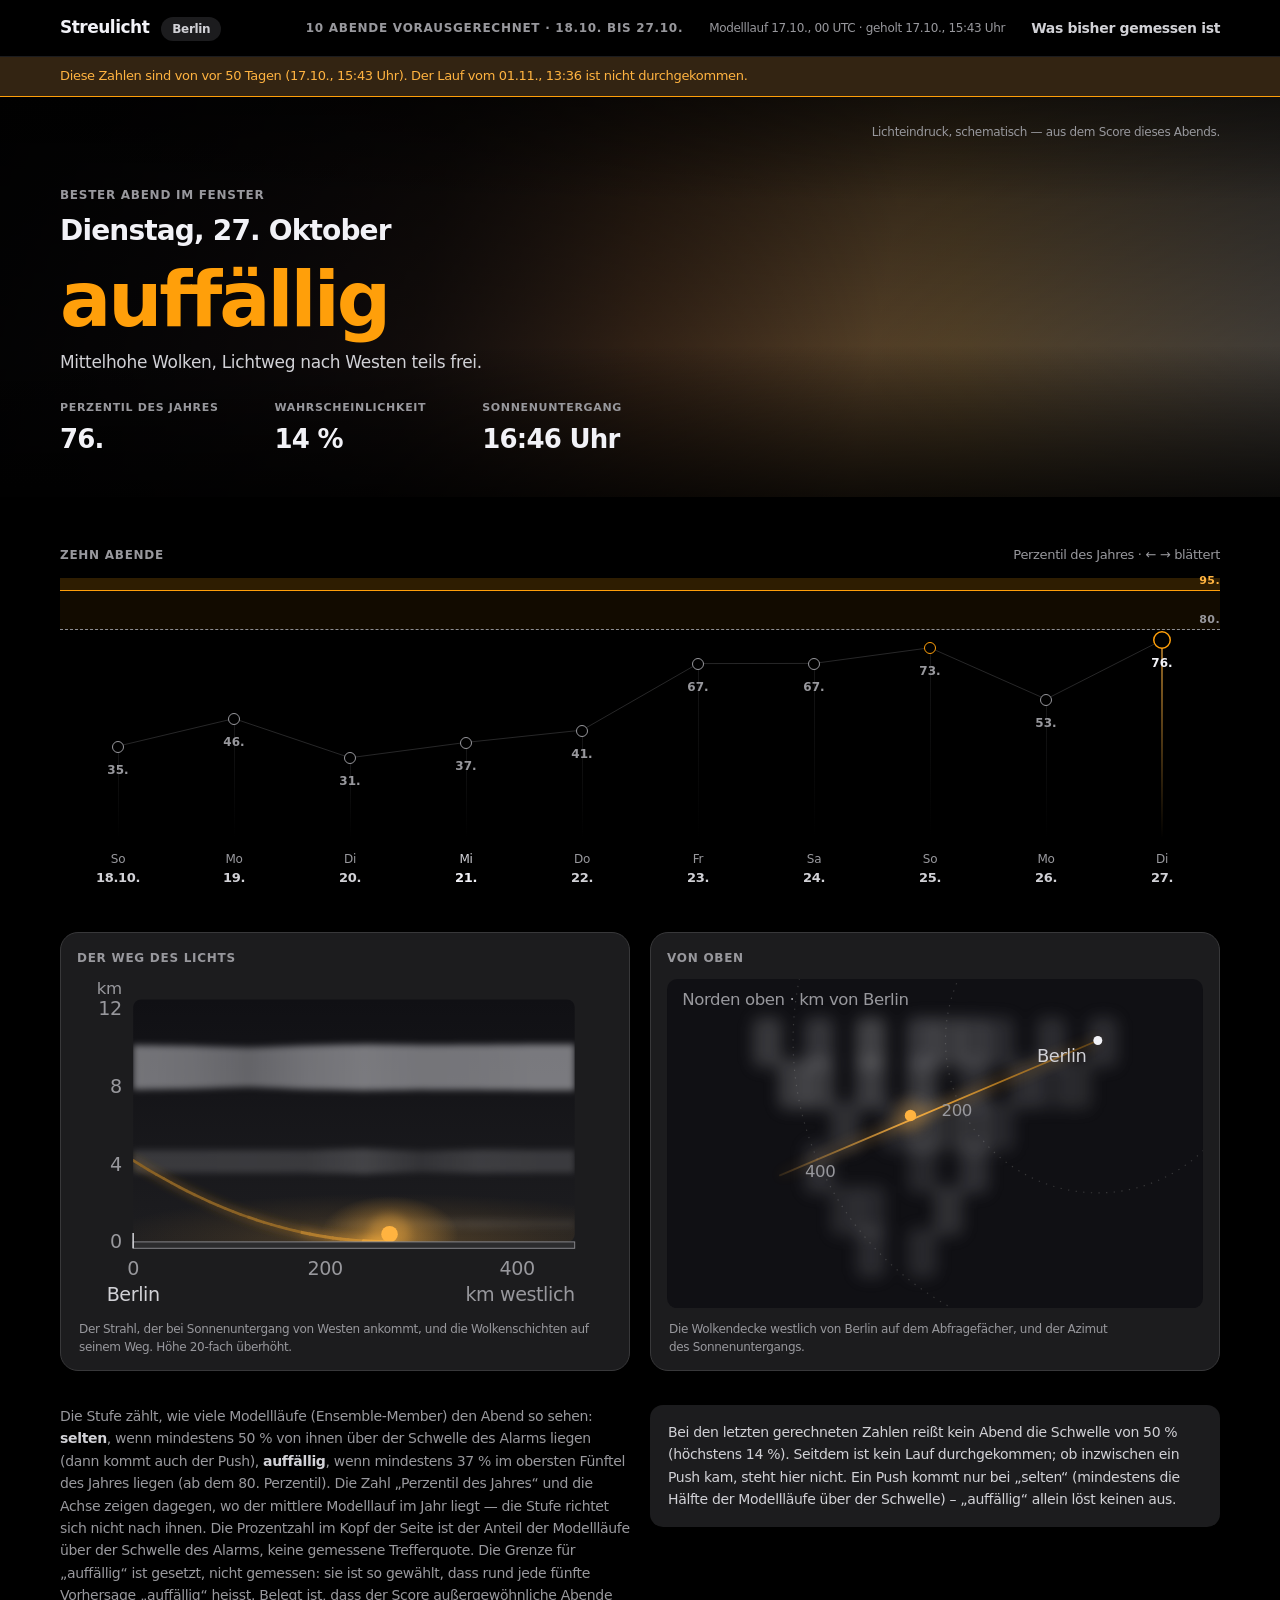
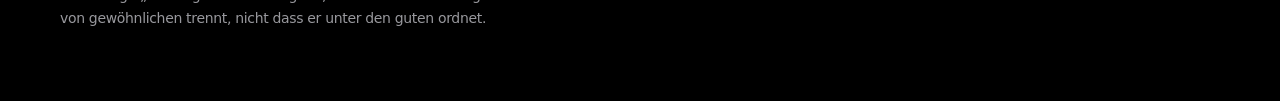
==== commit b589a7d8: "Seiten" ====
--- a/index.html
+++ b/index.html
@@ -1,8 +1,8 @@
 <!doctype html><html lang="de"><head><meta charset="utf-8">
 <meta name="viewport" content="width=device-width,initial-scale=1">
 <meta name="color-scheme" content="dark">
-<meta name="streulicht-geholt" content="2026-10-09T14:20:00Z">
-<meta name="streulicht-laufziele" content="2026-10-08T13:27:58Z,2026-10-09T13:25:40Z,2026-10-10T13:23:23Z,2026-10-11T13:21:07Z,2026-10-12T13:18:51Z,2026-10-13T13:16:36Z,2026-10-14T13:14:21Z,2026-10-15T13:12:08Z,2026-10-16T13:09:55Z,2026-10-17T13:07:43Z,2026-10-18T13:05:32Z,2026-10-19T13:03:22Z,2026-10-20T13:01:13Z,2026-10-21T12:59:04Z,2026-10-22T12:56:57Z,2026-10-23T12:54:51Z,2026-10-24T12:52:47Z">
+<meta name="streulicht-geholt" content="2026-10-17T13:43:00Z">
+<meta name="streulicht-laufziele" content="2026-10-16T13:09:55Z,2026-10-17T13:07:43Z,2026-10-18T13:05:32Z,2026-10-19T13:03:22Z,2026-10-20T13:01:13Z,2026-10-21T12:59:04Z,2026-10-22T12:56:57Z,2026-10-23T12:54:51Z,2026-10-24T12:52:47Z,2026-10-25T12:50:43Z,2026-10-26T12:48:41Z,2026-10-27T12:46:40Z,2026-10-28T12:44:40Z,2026-10-29T12:42:41Z,2026-10-30T12:40:44Z,2026-10-31T12:38:49Z,2026-11-01T12:36:55Z">
 <meta name="streulicht-fenster-min" content="60">
 <meta name="streulicht-zone" content="Europe/Berlin">
 <title>Streulicht</title><style>
@@ -419,18 +419,18 @@
 <header class="topbar"><div class="topbar-inhalt">
 <div class="wortmarke"><p class="marke-wort">Streulicht</p>
 <span class="ortspille">Berlin</span></div>
-<nav class="leiste-nav"><span class="leiste-korpus">9 ABENDE VORAUSGERECHNET &#183; 11.10. BIS 19.10.</span>
-<span class="leiste-stand">Modelllauf 09.10., 00&nbsp;UTC &#183; geholt 09.10., 16:20&nbsp;Uhr</span>
+<nav class="leiste-nav"><span class="leiste-korpus">10 ABENDE VORAUSGERECHNET &#183; 18.10. BIS 27.10.</span>
+<span class="leiste-stand">Modelllauf 17.10., 00&nbsp;UTC &#183; geholt 17.10., 15:43&nbsp;Uhr</span>
 <a href="bisher.html">Was bisher gemessen ist</a></nav>
 </div></header>
 
-<p class="veraltet">Diese Zahlen sind von vorgestern (09.10., 16:20&nbsp;Uhr). Der Lauf vom 10.10., 15:23 ist nicht durchgekommen.</p>
-<p class="korpus">9 ABENDE VORAUSGERECHNET &#183; 11.10. BIS 19.10.</p>
-<p class="stand">Modelllauf 09.10., 00&nbsp;UTC &#183; geholt 09.10., 16:20&nbsp;Uhr</p>
+
+<p class="korpus">10 ABENDE VORAUSGERECHNET &#183; 18.10. BIS 27.10.</p>
+<p class="stand">Modelllauf 17.10., 00&nbsp;UTC &#183; geholt 17.10., 15:43&nbsp;Uhr</p>
 
 <main>
 <section class="kopfbild">
-<div class="bandflaeche" id="bandflaeche"><svg viewBox="0 0 100 20" preserveAspectRatio="none" xmlns="http://www.w3.org/2000/svg" role="img" aria-label="Lichteindruck, schematisch"><defs><linearGradient id="bq0" x1="0" x2="1" y1="0" y2="0"><stop offset="0.00" stop-color="#1e1c23"/><stop offset="0.25" stop-color="#2e272a"/><stop offset="0.50" stop-color="#443529"/><stop offset="0.75" stop-color="#473c2e"/><stop offset="1.00" stop-color="#403c3a"/></linearGradient><linearGradient id="bs0" x1="0" x2="0" y1="0" y2="1"><stop offset="0" stop-color="#000" stop-opacity=".55"/><stop offset=".62" stop-color="#000" stop-opacity="0"/><stop offset="1" stop-color="#000" stop-opacity=".35"/></linearGradient></defs><rect width="100" height="20" fill="url(#bq0)"/><rect width="100" height="20" fill="url(#bs0)"/></svg></div>
+<div class="bandflaeche" id="bandflaeche"><svg viewBox="0 0 100 20" preserveAspectRatio="none" xmlns="http://www.w3.org/2000/svg" role="img" aria-label="Lichteindruck, schematisch"><defs><linearGradient id="bq0" x1="0" x2="1" y1="0" y2="0"><stop offset="0.00" stop-color="#1e1e22"/><stop offset="0.25" stop-color="#26262a"/><stop offset="0.50" stop-color="#2f2d2b"/><stop offset="0.75" stop-color="#29292b"/><stop offset="1.00" stop-color="#212125"/></linearGradient><linearGradient id="bs0" x1="0" x2="0" y1="0" y2="1"><stop offset="0" stop-color="#000" stop-opacity=".55"/><stop offset=".62" stop-color="#000" stop-opacity="0"/><stop offset="1" stop-color="#000" stop-opacity=".35"/></linearGradient></defs><rect width="100" height="20" fill="url(#bq0)"/><rect width="100" height="20" fill="url(#bs0)"/></svg></div>
 <i class="schleier s-quer"></i><i class="schleier s-hoch"></i>
 <!-- T-0059: role="status" + aria-live="polite".  waehle() tauscht hier
      Etikett, Datum, Stufe, Grund, Zahlen und drei Kennzahlen aus - per
@@ -440,17 +440,17 @@
      Warnung - es darf den Vorlesefluss nicht unterbrechen. -->
 <div class="heroinhalt" role="status" aria-live="polite">
 <p class="etikett" id="etikett">Gew&auml;hlter Abend</p>
-<h1 class="datum" id="datum">Sonntag, 11. Oktober</h1>
+<h1 class="datum" id="datum">Sonntag, 18. Oktober</h1>
 <p class="stufe unauffaellig" id="stufe">unauffällig</p>
-<p class="grund" id="grund">Mittelhohe Wolken.</p>
-<p class="zahlen" id="zahlen">64. Perzentil des Jahres · &lt; 6 % Wahrscheinlichkeit · Sonnenuntergang 18:21 Uhr</p>
+<p class="grund" id="grund">Hohe Wolken.</p>
+<p class="zahlen" id="zahlen">35. Perzentil des Jahres · &lt; 6 % Wahrscheinlichkeit · Sonnenuntergang 18:05 Uhr</p>
 <div class="kennzahlen">
 <div><p class="kzlabel">Perzentil des Jahres</p>
-<p class="kzwert" id="kz0">64.</p></div>
+<p class="kzwert" id="kz0">35.</p></div>
 <div><p class="kzlabel">Wahrscheinlichkeit</p>
 <p class="kzwert" id="kz1">&lt; 6 %</p></div>
 <div><p class="kzlabel">Sonnenuntergang</p>
-<p class="kzwert" id="kz2">18:21 Uhr</p></div>
+<p class="kzwert" id="kz2">18:05 Uhr</p></div>
 </div></div>
 <p class="bandfuss">Lichteindruck, schematisch &#8212; aus dem Score dieses
 Abends.</p>
@@ -458,29 +458,29 @@
 
 <div class="spalte">
 <section class="achsenblock">
-<div class="achsenkopf"><b>NEUN ABENDE</b><span>Perzentil des
+<div class="achsenkopf"><b>ZEHN ABENDE</b><span>Perzentil des
 Jahres<span class="nurgross"> &#183; &#8592; &#8594; bl&auml;ttert</span></span></div>
 <div class="achse">
 <i class="zone zone-selten"></i><i class="zone zone-auffaellig"></i>
 <b class="zonenname" style="top:5%;color:var(--akzent-tinte)">95.</b>
 <b class="zonenname" style="top:20%;color:var(--gedaempft)">80.</b>
 <svg class="linie" viewBox="0 0 100 100" preserveAspectRatio="none"
- aria-hidden="true"><polyline points="5.56,35.93 16.67,100.00 27.78,39.56 38.89,50.65 50.00,21.70 61.11,48.53 72.22,41.82 83.33,50.99 94.44,54.89" fill="none"
+ aria-hidden="true"><polyline points="5.00,64.68 15.00,54.07 25.00,69.13 35.00,63.24 45.00,58.52 55.00,32.92 65.00,32.85 75.00,26.83 85.00,46.61 95.00,23.89" fill="none"
  stroke="#38383a" stroke-width=".7"
  vector-effect="non-scaling-stroke"/></svg>
 <div class="marken" role="tablist"
- aria-label="Abende im Vorhersagefenster"><button class="marke unauffaellig an" data-i="0" role="tab" aria-selected="true" tabindex="0" aria-label="Sonntag, 11. Oktober, unauffällig, 64. Perzentil"><i class="fahne" style="top:35.934%" aria-hidden="true"></i><i class="punkt" style="top:35.934%" aria-hidden="true"></i><b class="rang" style="top:calc(35.934% + 14px)" aria-hidden="true">64.</b></button><button class="marke unauffaellig" data-i="1" role="tab" aria-selected="false" tabindex="-1" aria-label="Montag, 12. Oktober, unauffällig, 0. Perzentil"><i class="fahne" style="top:100.000%" aria-hidden="true"></i><i class="punkt" style="top:100.000%" aria-hidden="true"></i><b class="rang" style="top:calc(100.000% + 14px)" aria-hidden="true">0.</b></button><button class="marke unauffaellig" data-i="2" role="tab" aria-selected="false" tabindex="-1" aria-label="Dienstag, 13. Oktober, unauffällig, 60. Perzentil"><i class="fahne" style="top:39.562%" aria-hidden="true"></i><i class="punkt" style="top:39.562%" aria-hidden="true"></i><b class="rang" style="top:calc(39.562% + 14px)" aria-hidden="true">60.</b></button><button class="marke unauffaellig" data-i="3" role="tab" aria-selected="false" tabindex="-1" aria-label="Mittwoch, 14. Oktober, unauffällig, 49. Perzentil"><i class="fahne" style="top:50.650%" aria-hidden="true"></i><i class="punkt" style="top:50.650%" aria-hidden="true"></i><b class="rang" style="top:calc(50.650% + 14px)" aria-hidden="true">49.</b></button><button class="marke auffaellig" data-i="4" role="tab" aria-selected="false" tabindex="-1" aria-label="Donnerstag, 15. Oktober, auffällig, 78. Perzentil"><i class="fahne" style="top:21.697%" aria-hidden="true"></i><i class="punkt" style="top:21.697%" aria-hidden="true"></i><b class="rang" style="top:calc(21.697% + 14px)" aria-hidden="true">78.</b></button><button class="marke unauffaellig" data-i="5" role="tab" aria-selected="false" tabindex="-1" aria-label="Freitag, 16. Oktober, unauffällig, 51. Perzentil"><i class="fahne" style="top:48.528%" aria-hidden="true"></i><i class="punkt" style="top:48.528%" aria-hidden="true"></i><b class="rang" style="top:calc(48.528% + 14px)" aria-hidden="true">51.</b></button><button class="marke unauffaellig" data-i="6" role="tab" aria-selected="false" tabindex="-1" aria-label="Samstag, 17. Oktober, unauffällig, 58. Perzentil"><i class="fahne" style="top:41.821%" aria-hidden="true"></i><i class="punkt" style="top:41.821%" aria-hidden="true"></i><b class="rang" style="top:calc(41.821% + 14px)" aria-hidden="true">58.</b></button><button class="marke unauffaellig" data-i="7" role="tab" aria-selected="false" tabindex="-1" aria-label="Sonntag, 18. Oktober, unauffällig, 49. Perzentil"><i class="fahne" style="top:50.992%" aria-hidden="true"></i><i class="punkt" style="top:50.992%" aria-hidden="true"></i><b class="rang" style="top:calc(50.992% + 14px)" aria-hidden="true">49.</b></button><button class="marke unauffaellig" data-i="8" role="tab" aria-selected="false" tabindex="-1" aria-label="Montag, 19. Oktober, unauffällig, 45. Perzentil"><i class="fahne" style="top:54.894%" aria-hidden="true"></i><i class="punkt" style="top:54.894%" aria-hidden="true"></i><b class="rang" style="top:calc(54.894% + 14px)" aria-hidden="true">45.</b></button></div></div>
-<div class="achsenfuss" aria-hidden="true"><div class="an"><div class="wt">So</div><div class="dt">11.10.</div></div><div><div class="wt">Mo</div><div class="dt">12.</div></div><div><div class="wt">Di</div><div class="dt">13.</div></div><div><div class="wt">Mi</div><div class="dt">14.</div></div><div><div class="wt">Do</div><div class="dt">15.</div></div><div><div class="wt">Fr</div><div class="dt">16.</div></div><div><div class="wt">Sa</div><div class="dt">17.</div></div><div><div class="wt">So</div><div class="dt">18.</div></div><div><div class="wt">Mo</div><div class="dt">19.</div></div></div></section>
+ aria-label="Abende im Vorhersagefenster"><button class="marke unauffaellig an" data-i="0" role="tab" aria-selected="true" tabindex="0" aria-label="Sonntag, 18. Oktober, unauffällig, 35. Perzentil"><i class="fahne" style="top:64.682%" aria-hidden="true"></i><i class="punkt" style="top:64.682%" aria-hidden="true"></i><b class="rang" style="top:calc(64.682% + 14px)" aria-hidden="true">35.</b></button><button class="marke unauffaellig" data-i="1" role="tab" aria-selected="false" tabindex="-1" aria-label="Montag, 19. Oktober, unauffällig, 46. Perzentil"><i class="fahne" style="top:54.073%" aria-hidden="true"></i><i class="punkt" style="top:54.073%" aria-hidden="true"></i><b class="rang" style="top:calc(54.073% + 14px)" aria-hidden="true">46.</b></button><button class="marke unauffaellig" data-i="2" role="tab" aria-selected="false" tabindex="-1" aria-label="Dienstag, 20. Oktober, unauffällig, 31. Perzentil"><i class="fahne" style="top:69.131%" aria-hidden="true"></i><i class="punkt" style="top:69.131%" aria-hidden="true"></i><b class="rang" style="top:calc(69.131% + 14px)" aria-hidden="true">31.</b></button><button class="marke unauffaellig" data-i="3" role="tab" aria-selected="false" tabindex="-1" aria-label="Mittwoch, 21. Oktober, unauffällig, 37. Perzentil"><i class="fahne" style="top:63.244%" aria-hidden="true"></i><i class="punkt" style="top:63.244%" aria-hidden="true"></i><b class="rang" style="top:calc(63.244% + 14px)" aria-hidden="true">37.</b></button><button class="marke unauffaellig" data-i="4" role="tab" aria-selected="false" tabindex="-1" aria-label="Donnerstag, 22. Oktober, unauffällig, 41. Perzentil"><i class="fahne" style="top:58.522%" aria-hidden="true"></i><i class="punkt" style="top:58.522%" aria-hidden="true"></i><b class="rang" style="top:calc(58.522% + 14px)" aria-hidden="true">41.</b></button><button class="marke unauffaellig" data-i="5" role="tab" aria-selected="false" tabindex="-1" aria-label="Freitag, 23. Oktober, unauffällig, 67. Perzentil"><i class="fahne" style="top:32.923%" aria-hidden="true"></i><i class="punkt" style="top:32.923%" aria-hidden="true"></i><b class="rang" style="top:calc(32.923% + 14px)" aria-hidden="true">67.</b></button><button class="marke unauffaellig" data-i="6" role="tab" aria-selected="false" tabindex="-1" aria-label="Samstag, 24. Oktober, unauffällig, 67. Perzentil"><i class="fahne" style="top:32.854%" aria-hidden="true"></i><i class="punkt" style="top:32.854%" aria-hidden="true"></i><b class="rang" style="top:calc(32.854% + 14px)" aria-hidden="true">67.</b></button><button class="marke auffaellig" data-i="7" role="tab" aria-selected="false" tabindex="-1" aria-label="Sonntag, 25. Oktober, auffällig, 73. Perzentil"><i class="fahne" style="top:26.831%" aria-hidden="true"></i><i class="punkt" style="top:26.831%" aria-hidden="true"></i><b class="rang" style="top:calc(26.831% + 14px)" aria-hidden="true">73.</b></button><button class="marke unauffaellig" data-i="8" role="tab" aria-selected="false" tabindex="-1" aria-label="Montag, 26. Oktober, unauffällig, 53. Perzentil"><i class="fahne" style="top:46.612%" aria-hidden="true"></i><i class="punkt" style="top:46.612%" aria-hidden="true"></i><b class="rang" style="top:calc(46.612% + 14px)" aria-hidden="true">53.</b></button><button class="marke auffaellig" data-i="9" role="tab" aria-selected="false" tabindex="-1" aria-label="Dienstag, 27. Oktober, auffällig, 76. Perzentil"><i class="fahne" style="top:23.888%" aria-hidden="true"></i><i class="punkt" style="top:23.888%" aria-hidden="true"></i><b class="rang" style="top:calc(23.888% + 14px)" aria-hidden="true">76.</b></button></div></div>
+<div class="achsenfuss" aria-hidden="true"><div class="an"><div class="wt">So</div><div class="dt">18.10.</div></div><div><div class="wt">Mo</div><div class="dt">19.</div></div><div><div class="wt">Di</div><div class="dt">20.</div></div><div><div class="wt">Mi</div><div class="dt">21.</div></div><div><div class="wt">Do</div><div class="dt">22.</div></div><div><div class="wt">Fr</div><div class="dt">23.</div></div><div><div class="wt">Sa</div><div class="dt">24.</div></div><div><div class="wt">So</div><div class="dt">25.</div></div><div><div class="wt">Mo</div><div class="dt">26.</div></div><div><div class="wt">Di</div><div class="dt">27.</div></div></div></section>
 
 <section class="grafiken">
 <div class="karte"><p class="kartentitel">Der Weg des Lichts</p>
-<div id="schnitt"><svg viewBox="0 0 420 258" xmlns="http://www.w3.org/2000/svg" role="img" aria-label="Vertikalschnitt nach Westen"><style>text{font-family:-apple-system, BlinkMacSystemFont, "SF Pro Text", "SF Pro Display", "Segoe UI", system-ui, Roboto, sans-serif}text:not([fill]){fill:var(--gedaempft, #98989d)}</style><defs><linearGradient id="himmel" x1="0" x2="0" y1="0" y2="1"><stop offset="0" stop-color="#101014"/><stop offset="1" stop-color="#1d1d20"/></linearGradient><filter id="weich" x="-20%" y="-40%" width="140%" height="180%"><feGaussianBlur stdDeviation="2.6"/></filter><filter id="glut" x="-20%" y="-60%" width="140%" height="220%"><feGaussianBlur stdDeviation="3.2"/></filter><clipPath id="rahmen"><rect x="44.0" y="16.0" width="346.0" height="190.0" rx="6"/></clipPath><linearGradient id="cg1" x1="0" x2="1" y1="0" y2="0"><stop offset="0.000" stop-color="#c7c7cc" stop-opacity="0.360"/><stop offset="0.130" stop-color="#c7c7cc" stop-opacity="0.295"/><stop offset="0.261" stop-color="#c7c7cc" stop-opacity="0.569"/><stop offset="0.391" stop-color="#c7c7cc" stop-opacity="0.245"/><stop offset="0.522" stop-color="#c7c7cc" stop-opacity="0.094"/><stop offset="0.652" stop-color="#c7c7cc" stop-opacity="0.079"/><stop offset="0.783" stop-color="#c7c7cc" stop-opacity="0.065"/><stop offset="0.913" stop-color="#c7c7cc" stop-opacity="0.000"/></linearGradient><linearGradient id="cg2" x1="0" x2="1" y1="0" y2="0"><stop offset="0.000" stop-color="#c7c7cc" stop-opacity="0.173"/><stop offset="0.130" stop-color="#c7c7cc" stop-opacity="0.158"/><stop offset="0.261" stop-color="#c7c7cc" stop-opacity="0.180"/><stop offset="0.391" stop-color="#c7c7cc" stop-opacity="0.166"/><stop offset="0.522" stop-color="#c7c7cc" stop-opacity="0.180"/><stop offset="0.652" stop-color="#c7c7cc" stop-opacity="0.144"/><stop offset="0.783" stop-color="#c7c7cc" stop-opacity="0.108"/><stop offset="0.913" stop-color="#c7c7cc" stop-opacity="0.086"/></linearGradient><radialGradient id="halo"><stop offset="0" stop-color="#ffb340" stop-opacity=".55"/><stop offset="1" stop-color="#ffb340" stop-opacity="0"/></radialGradient><radialGradient id="waesche"><stop offset="0" stop-color="#ffb340" stop-opacity="0.158"/><stop offset=".55" stop-color="#ffb340" stop-opacity="0.063"/><stop offset="1" stop-color="#ffb340" stop-opacity="0"/></radialGradient></defs><rect x="44.0" y="16.0" width="346.0" height="190.0" rx="6" fill="url(#himmel)"/><g clip-path="url(#rahmen)"><polygon points="44.0,130.8 51.5,131.0 59.0,131.2 66.6,131.4 74.1,131.6 81.6,131.8 89.1,132.0 96.7,131.1 104.2,130.3 111.7,129.4 119.2,128.5 126.7,127.7 134.3,126.8 141.8,127.8 149.3,128.8 156.8,129.9 164.3,130.9 171.9,131.9 179.4,132.9 186.9,133.4 194.4,133.9 202.0,134.4 209.5,134.9 217.0,135.3 224.5,135.8 232.0,135.9 239.6,135.9 247.1,136.0 254.6,136.0 262.1,136.0 269.7,136.1 277.2,136.1 284.7,136.2 292.2,136.2 299.7,136.3 307.3,136.3 314.8,136.4 322.3,136.6 329.8,136.8 337.3,137.0 344.9,137.2 352.4,137.4 359.9,137.6 367.4,137.6 375.0,137.6 382.5,137.6 390.0,137.6 390.0,148.2 382.5,148.2 375.0,148.2 367.4,148.2 359.9,148.2 352.4,148.4 344.9,148.7 337.3,148.9 329.8,149.1 322.3,149.3 314.8,149.5 307.3,149.5 299.7,149.6 292.2,149.6 284.7,149.7 277.2,149.7 269.7,149.7 262.1,149.8 254.6,149.8 247.1,149.9 239.6,149.9 232.0,150.0 224.5,150.0 217.0,150.5 209.5,151.0 202.0,151.5 194.4,151.9 186.9,152.4 179.4,152.9 171.9,153.9 164.3,154.9 156.8,156.0 149.3,157.0 141.8,158.0 134.3,159.0 126.7,158.2 119.2,157.3 111.7,156.4 104.2,155.6 96.7,154.7 89.1,153.8 81.6,154.1 74.1,154.3 66.6,154.5 59.0,154.7 51.5,154.9 44.0,155.1" fill="url(#cg1)" filter="url(#weich)"/><polygon points="44.0,187.3 51.5,187.3 59.0,187.3 66.6,187.4 74.1,187.4 81.6,187.4 89.1,187.4 96.7,187.4 104.2,187.4 111.7,187.3 119.2,187.3 126.7,187.3 134.3,187.2 141.8,187.2 149.3,187.3 156.8,187.3 164.3,187.3 171.9,187.3 179.4,187.4 186.9,187.3 194.4,187.3 202.0,187.3 209.5,187.3 217.0,187.2 224.5,187.2 232.0,187.3 239.6,187.3 247.1,187.4 254.6,187.5 262.1,187.5 269.7,187.6 277.2,187.7 284.7,187.7 292.2,187.8 299.7,187.8 307.3,187.9 314.8,188.0 322.3,188.0 329.8,188.0 337.3,188.1 344.9,188.1 352.4,188.1 359.9,188.2 367.4,188.2 375.0,188.2 382.5,188.2 390.0,188.2 390.0,195.7 382.5,195.7 375.0,195.7 367.4,195.7 359.9,195.7 352.4,195.7 344.9,195.8 337.3,195.8 329.8,195.8 322.3,195.9 314.8,195.9 307.3,196.0 299.7,196.0 292.2,196.1 284.7,196.2 277.2,196.2 269.7,196.3 262.1,196.4 254.6,196.4 247.1,196.5 239.6,196.5 232.0,196.6 224.5,196.7 217.0,196.6 209.5,196.6 202.0,196.6 194.4,196.6 186.9,196.5 179.4,196.5 171.9,196.5 164.3,196.6 156.8,196.6 149.3,196.6 141.8,196.6 134.3,196.7 126.7,196.6 119.2,196.6 111.7,196.5 104.2,196.5 96.7,196.5 89.1,196.4 81.6,196.5 74.1,196.5 66.6,196.5 59.0,196.5 51.5,196.6 44.0,196.6" fill="url(#cg2)" filter="url(#weich)"/><ellipse cx="244.9" cy="206.0" rx="230.9" ry="38" fill="url(#waesche)"/><g filter="url(#glut)" stroke-linecap="round"><line x1="44.0" y1="142.2" x2="50.0" y2="145.9" stroke="#73511f" stroke-width="4.72" opacity="0.300"/><line x1="50.0" y1="145.9" x2="56.0" y2="149.6" stroke="#73511f" stroke-width="4.72" opacity="0.300"/><line x1="56.0" y1="149.6" x2="62.1" y2="153.1" stroke="#73511f" stroke-width="4.72" opacity="0.300"/><line x1="62.1" y1="153.1" x2="68.1" y2="156.5" stroke="#73511f" stroke-width="4.72" opacity="0.300"/><line x1="68.1" y1="156.5" x2="74.1" y2="159.8" stroke="#73511f" stroke-width="4.72" opacity="0.300"/><line x1="74.1" y1="159.8" x2="80.1" y2="163.0" stroke="#73511f" stroke-width="4.72" opacity="0.300"/><line x1="80.1" y1="163.0" x2="86.1" y2="166.1" stroke="#73511f" stroke-width="4.72" opacity="0.300"/><line x1="86.1" y1="166.1" x2="92.1" y2="169.1" stroke="#73511f" stroke-width="4.72" opacity="0.300"/><line x1="92.1" y1="169.1" x2="98.2" y2="171.9" stroke="#73511f" stroke-width="4.72" opacity="0.300"/><line x1="98.2" y1="171.9" x2="104.2" y2="174.7" stroke="#73511f" stroke-width="4.72" opacity="0.300"/><line x1="104.2" y1="174.7" x2="110.2" y2="177.3" stroke="#73511f" stroke-width="4.72" opacity="0.300"/><line x1="110.2" y1="177.3" x2="116.2" y2="179.8" stroke="#73511f" stroke-width="4.72" opacity="0.300"/><line x1="116.2" y1="179.8" x2="122.2" y2="182.2" stroke="#73511f" stroke-width="4.72" opacity="0.300"/><line x1="122.2" y1="182.2" x2="128.2" y2="184.5" stroke="#73511f" stroke-width="4.72" opacity="0.300"/><line x1="128.2" y1="184.5" x2="134.3" y2="186.6" stroke="#73511f" stroke-width="4.72" opacity="0.300"/><line x1="134.3" y1="186.6" x2="140.3" y2="188.7" stroke="#825c23" stroke-width="5.21" opacity="0.334"/><line x1="140.3" y1="188.7" x2="146.3" y2="190.6" stroke="#825c23" stroke-width="5.21" opacity="0.334"/><line x1="146.3" y1="190.6" x2="152.3" y2="192.4" stroke="#825c23" stroke-width="5.21" opacity="0.334"/><line x1="152.3" y1="192.4" x2="158.3" y2="194.1" stroke="#825c23" stroke-width="5.21" opacity="0.334"/><line x1="158.3" y1="194.1" x2="164.3" y2="195.7" stroke="#825c23" stroke-width="5.21" opacity="0.334"/><line x1="164.3" y1="195.7" x2="170.4" y2="197.2" stroke="#825c23" stroke-width="5.21" opacity="0.334"/><line x1="170.4" y1="197.2" x2="176.4" y2="198.6" stroke="#825c23" stroke-width="5.21" opacity="0.334"/><line x1="176.4" y1="198.6" x2="182.4" y2="199.8" stroke="#a2722a" stroke-width="6.17" opacity="0.402"/><line x1="182.4" y1="199.8" x2="188.4" y2="201.0" stroke="#a2722a" stroke-width="6.17" opacity="0.402"/><line x1="188.4" y1="201.0" x2="194.4" y2="202.0" stroke="#a2722a" stroke-width="6.17" opacity="0.402"/><line x1="194.4" y1="202.0" x2="200.5" y2="202.9" stroke="#a2722a" stroke-width="6.17" opacity="0.402"/><line x1="200.5" y1="202.9" x2="206.5" y2="203.7" stroke="#a2722a" stroke-width="6.17" opacity="0.402"/><line x1="206.5" y1="203.7" x2="212.5" y2="204.3" stroke="#a2722a" stroke-width="6.17" opacity="0.402"/><line x1="212.5" y1="204.3" x2="218.5" y2="204.9" stroke="#a2722a" stroke-width="6.17" opacity="0.402"/><line x1="218.5" y1="204.9" x2="224.5" y2="205.3" stroke="#a2722a" stroke-width="6.17" opacity="0.402"/><line x1="224.5" y1="205.3" x2="230.5" y2="205.7" stroke="#c38932" stroke-width="7.17" opacity="0.472"/><line x1="230.5" y1="205.7" x2="236.6" y2="205.9" stroke="#c38932" stroke-width="7.17" opacity="0.472"/><line x1="236.6" y1="205.9" x2="242.6" y2="206.0" stroke="#c38932" stroke-width="7.17" opacity="0.472"/><line x1="242.6" y1="206.0" x2="244.9" y2="206.0" stroke="#c38932" stroke-width="7.17" opacity="0.472"/></g><g stroke-linecap="round"><line x1="44.0" y1="142.2" x2="50.0" y2="145.9" stroke="#73511f" stroke-width="1.84"/><line x1="50.0" y1="145.9" x2="56.0" y2="149.6" stroke="#73511f" stroke-width="1.84"/><line x1="56.0" y1="149.6" x2="62.1" y2="153.1" stroke="#73511f" stroke-width="1.84"/><line x1="62.1" y1="153.1" x2="68.1" y2="156.5" stroke="#73511f" stroke-width="1.84"/><line x1="68.1" y1="156.5" x2="74.1" y2="159.8" stroke="#73511f" stroke-width="1.84"/><line x1="74.1" y1="159.8" x2="80.1" y2="163.0" stroke="#73511f" stroke-width="1.84"/><line x1="80.1" y1="163.0" x2="86.1" y2="166.1" stroke="#73511f" stroke-width="1.84"/><line x1="86.1" y1="166.1" x2="92.1" y2="169.1" stroke="#73511f" stroke-width="1.84"/><line x1="92.1" y1="169.1" x2="98.2" y2="171.9" stroke="#73511f" stroke-width="1.84"/><line x1="98.2" y1="171.9" x2="104.2" y2="174.7" stroke="#73511f" stroke-width="1.84"/><line x1="104.2" y1="174.7" x2="110.2" y2="177.3" stroke="#73511f" stroke-width="1.84"/><line x1="110.2" y1="177.3" x2="116.2" y2="179.8" stroke="#73511f" stroke-width="1.84"/><line x1="116.2" y1="179.8" x2="122.2" y2="182.2" stroke="#73511f" stroke-width="1.84"/><line x1="122.2" y1="182.2" x2="128.2" y2="184.5" stroke="#73511f" stroke-width="1.84"/><line x1="128.2" y1="184.5" x2="134.3" y2="186.6" stroke="#73511f" stroke-width="1.84"/><line x1="134.3" y1="186.6" x2="140.3" y2="188.7" stroke="#825c23" stroke-width="2.00"/><line x1="140.3" y1="188.7" x2="146.3" y2="190.6" stroke="#825c23" stroke-width="2.00"/><line x1="146.3" y1="190.6" x2="152.3" y2="192.4" stroke="#825c23" stroke-width="2.00"/><line x1="152.3" y1="192.4" x2="158.3" y2="194.1" stroke="#825c23" stroke-width="2.00"/><line x1="158.3" y1="194.1" x2="164.3" y2="195.7" stroke="#825c23" stroke-width="2.00"/><line x1="164.3" y1="195.7" x2="170.4" y2="197.2" stroke="#825c23" stroke-width="2.00"/><line x1="170.4" y1="197.2" x2="176.4" y2="198.6" stroke="#825c23" stroke-width="2.00"/><line x1="176.4" y1="198.6" x2="182.4" y2="199.8" stroke="#a2722a" stroke-width="2.30"/><line x1="182.4" y1="199.8" x2="188.4" y2="201.0" stroke="#a2722a" stroke-width="2.30"/><line x1="188.4" y1="201.0" x2="194.4" y2="202.0" stroke="#a2722a" stroke-width="2.30"/><line x1="194.4" y1="202.0" x2="200.5" y2="202.9" stroke="#a2722a" stroke-width="2.30"/><line x1="200.5" y1="202.9" x2="206.5" y2="203.7" stroke="#a2722a" stroke-width="2.30"/><line x1="206.5" y1="203.7" x2="212.5" y2="204.3" stroke="#a2722a" stroke-width="2.30"/><line x1="212.5" y1="204.3" x2="218.5" y2="204.9" stroke="#a2722a" stroke-width="2.30"/><line x1="218.5" y1="204.9" x2="224.5" y2="205.3" stroke="#a2722a" stroke-width="2.30"/><line x1="224.5" y1="205.3" x2="230.5" y2="205.7" stroke="#c38932" stroke-width="2.62"/><line x1="230.5" y1="205.7" x2="236.6" y2="205.9" stroke="#c38932" stroke-width="2.62"/><line x1="236.6" y1="205.9" x2="242.6" y2="206.0" stroke="#c38932" stroke-width="2.62"/><line x1="242.6" y1="206.0" x2="244.9" y2="206.0" stroke="#c38932" stroke-width="2.62"/></g><ellipse cx="244.9" cy="200.0" rx="54" ry="30" fill="url(#halo)"/><circle cx="244.9" cy="200.0" r="16" fill="#ffb340" opacity=".22" filter="url(#glut)"/><circle cx="244.9" cy="200.0" r="6.5" fill="#ffb340"/></g><rect x="44.0" y="206.0" width="346.0" height="5" fill="var(--boden, #2c2c2e)" stroke="var(--gitter, #8e8e93)" stroke-width="0.7"/><line x1="44.0" y1="199.0" x2="44.0" y2="211.0" stroke="var(--tinte2, #d1d1d6)" stroke-width="1.2"/><text x="35.0" y="211.0" font-size="15" text-anchor="end">0</text><text x="35.0" y="150.2" font-size="15" text-anchor="end">4</text><text x="35.0" y="89.4" font-size="15" text-anchor="end">8</text><text x="35.0" y="28.6" font-size="15" text-anchor="end">12</text><text x="35.0" y="12.0" font-size="13" text-anchor="end">km</text><text x="44.0" y="232.0" font-size="15" text-anchor="middle">0</text><text x="194.4" y="232.0" font-size="15" text-anchor="middle">200</text><text x="344.9" y="232.0" font-size="15" text-anchor="middle">400</text><text x="390.0" y="252.0" font-size="15" text-anchor="end">km westlich</text><text x="44.0" y="252.0" font-size="15" text-anchor="middle" fill="var(--tinte2, #d1d1d6)">Berlin</text></svg></div>
+<div id="schnitt"><svg viewBox="0 0 420 258" xmlns="http://www.w3.org/2000/svg" role="img" aria-label="Vertikalschnitt nach Westen"><style>text{font-family:-apple-system, BlinkMacSystemFont, "SF Pro Text", "SF Pro Display", "Segoe UI", system-ui, Roboto, sans-serif}text:not([fill]){fill:var(--gedaempft, #98989d)}</style><defs><linearGradient id="himmel" x1="0" x2="0" y1="0" y2="1"><stop offset="0" stop-color="#101014"/><stop offset="1" stop-color="#1d1d20"/></linearGradient><filter id="weich" x="-20%" y="-40%" width="140%" height="180%"><feGaussianBlur stdDeviation="2.6"/></filter><filter id="glut" x="-20%" y="-60%" width="140%" height="220%"><feGaussianBlur stdDeviation="3.2"/></filter><clipPath id="rahmen"><rect x="44.0" y="16.0" width="346.0" height="190.0" rx="6"/></clipPath><linearGradient id="cg0" x1="0" x2="1" y1="0" y2="0"><stop offset="0.000" stop-color="#c7c7cc" stop-opacity="0.720"/><stop offset="0.130" stop-color="#c7c7cc" stop-opacity="0.720"/><stop offset="0.261" stop-color="#c7c7cc" stop-opacity="0.720"/><stop offset="0.391" stop-color="#c7c7cc" stop-opacity="0.720"/><stop offset="0.522" stop-color="#c7c7cc" stop-opacity="0.720"/><stop offset="0.652" stop-color="#c7c7cc" stop-opacity="0.720"/><stop offset="0.783" stop-color="#c7c7cc" stop-opacity="0.720"/><stop offset="0.913" stop-color="#c7c7cc" stop-opacity="0.634"/></linearGradient><linearGradient id="cg1" x1="0" x2="1" y1="0" y2="0"><stop offset="0.000" stop-color="#c7c7cc" stop-opacity="0.000"/><stop offset="0.130" stop-color="#c7c7cc" stop-opacity="0.000"/><stop offset="0.261" stop-color="#c7c7cc" stop-opacity="0.065"/><stop offset="0.391" stop-color="#c7c7cc" stop-opacity="0.180"/><stop offset="0.522" stop-color="#c7c7cc" stop-opacity="0.173"/><stop offset="0.652" stop-color="#c7c7cc" stop-opacity="0.216"/><stop offset="0.783" stop-color="#c7c7cc" stop-opacity="0.230"/><stop offset="0.913" stop-color="#c7c7cc" stop-opacity="0.317"/></linearGradient><linearGradient id="cg2" x1="0" x2="1" y1="0" y2="0"><stop offset="0.000" stop-color="#c7c7cc" stop-opacity="0.014"/><stop offset="0.130" stop-color="#c7c7cc" stop-opacity="0.079"/><stop offset="0.261" stop-color="#c7c7cc" stop-opacity="0.374"/><stop offset="0.391" stop-color="#c7c7cc" stop-opacity="0.569"/><stop offset="0.522" stop-color="#c7c7cc" stop-opacity="0.511"/><stop offset="0.652" stop-color="#c7c7cc" stop-opacity="0.382"/><stop offset="0.783" stop-color="#c7c7cc" stop-opacity="0.454"/><stop offset="0.913" stop-color="#c7c7cc" stop-opacity="0.410"/></linearGradient><radialGradient id="halo"><stop offset="0" stop-color="#ffb340" stop-opacity=".55"/><stop offset="1" stop-color="#ffb340" stop-opacity="0"/></radialGradient><radialGradient id="waesche"><stop offset="0" stop-color="#ffb340" stop-opacity="0.002"/><stop offset=".55" stop-color="#ffb340" stop-opacity="0.001"/><stop offset="1" stop-color="#ffb340" stop-opacity="0"/></radialGradient></defs><rect x="44.0" y="16.0" width="346.0" height="190.0" rx="6" fill="url(#himmel)"/><g clip-path="url(#rahmen)"><polygon points="44.0,47.9 51.5,47.9 59.0,47.9 66.6,47.9 74.1,47.9 81.6,47.9 89.1,47.9 96.7,47.9 104.2,47.9 111.7,47.9 119.2,47.9 126.7,47.9 134.3,47.9 141.8,47.9 149.3,47.9 156.8,47.9 164.3,47.9 171.9,47.9 179.4,47.9 186.9,47.9 194.4,47.9 202.0,47.9 209.5,47.9 217.0,47.9 224.5,47.9 232.0,47.9 239.6,47.9 247.1,47.9 254.6,47.9 262.1,47.9 269.7,47.9 277.2,47.9 284.7,47.9 292.2,47.9 299.7,47.9 307.3,47.9 314.8,47.9 322.3,48.2 329.8,48.5 337.3,48.8 344.9,49.1 352.4,49.5 359.9,49.8 367.4,49.8 375.0,49.8 382.5,49.8 390.0,49.8 390.0,88.6 382.5,88.6 375.0,88.6 367.4,88.6 359.9,88.6 352.4,88.9 344.9,89.3 337.3,89.6 329.8,89.9 322.3,90.2 314.8,90.5 307.3,90.5 299.7,90.5 292.2,90.5 284.7,90.5 277.2,90.5 269.7,90.5 262.1,90.5 254.6,90.5 247.1,90.5 239.6,90.5 232.0,90.5 224.5,90.5 217.0,90.5 209.5,90.5 202.0,90.5 194.4,90.5 186.9,90.5 179.4,90.5 171.9,90.5 164.3,90.5 156.8,90.5 149.3,90.5 141.8,90.5 134.3,90.5 126.7,90.5 119.2,90.5 111.7,90.5 104.2,90.5 96.7,90.5 89.1,90.5 81.6,90.5 74.1,90.5 66.6,90.5 59.0,90.5 51.5,90.5 44.0,90.5" fill="url(#cg0)" filter="url(#weich)"/><polygon points="44.0,137.6 51.5,137.6 59.0,137.6 66.6,137.6 74.1,137.6 81.6,137.6 89.1,137.6 96.7,137.4 104.2,137.2 111.7,137.0 119.2,136.8 126.7,136.6 134.3,136.4 141.8,136.0 149.3,135.6 156.8,135.3 164.3,134.9 171.9,134.5 179.4,134.2 186.9,134.2 194.4,134.2 202.0,134.2 209.5,134.3 217.0,134.3 224.5,134.3 232.0,134.2 239.6,134.0 247.1,133.9 254.6,133.8 262.1,133.6 269.7,133.5 277.2,133.5 284.7,133.4 292.2,133.4 299.7,133.3 307.3,133.3 314.8,133.2 322.3,132.9 329.8,132.7 337.3,132.4 344.9,132.1 352.4,131.9 359.9,131.6 367.4,131.6 375.0,131.6 382.5,131.6 390.0,131.6 390.0,154.3 382.5,154.3 375.0,154.3 367.4,154.3 359.9,154.3 352.4,154.0 344.9,153.7 337.3,153.4 329.8,153.2 322.3,152.9 314.8,152.6 307.3,152.6 299.7,152.5 292.2,152.5 284.7,152.4 277.2,152.4 269.7,152.3 262.1,152.2 254.6,152.1 247.1,151.9 239.6,151.8 232.0,151.7 224.5,151.5 217.0,151.5 209.5,151.6 202.0,151.6 194.4,151.6 186.9,151.6 179.4,151.7 171.9,151.3 164.3,150.9 156.8,150.6 149.3,150.2 141.8,149.8 134.3,149.5 126.7,149.3 119.2,149.1 111.7,148.9 104.2,148.7 96.7,148.4 89.1,148.2 81.6,148.2 74.1,148.2 66.6,148.2 59.0,148.2 51.5,148.2 44.0,148.2" fill="url(#cg1)" filter="url(#weich)"/><polygon points="44.0,188.9 51.5,188.8 59.0,188.7 66.6,188.6 74.1,188.5 81.6,188.4 89.1,188.3 96.7,187.7 104.2,187.2 111.7,186.7 119.2,186.2 126.7,185.7 134.3,185.2 141.8,184.9 149.3,184.6 156.8,184.2 164.3,183.9 171.9,183.6 179.4,183.2 186.9,183.3 194.4,183.4 202.0,183.5 209.5,183.6 217.0,183.7 224.5,183.8 232.0,184.0 239.6,184.3 247.1,184.5 254.6,184.7 262.1,184.9 269.7,185.2 277.2,185.0 284.7,184.9 292.2,184.8 299.7,184.7 307.3,184.5 314.8,184.4 322.3,184.5 329.8,184.6 337.3,184.6 344.9,184.7 352.4,184.8 359.9,184.9 367.4,184.9 375.0,184.9 382.5,184.9 390.0,184.9 390.0,199.0 382.5,199.0 375.0,199.0 367.4,199.0 359.9,199.0 352.4,199.1 344.9,199.2 337.3,199.2 329.8,199.3 322.3,199.4 314.8,199.5 307.3,199.3 299.7,199.2 292.2,199.1 284.7,199.0 277.2,198.9 269.7,198.7 262.1,198.9 254.6,199.2 247.1,199.4 239.6,199.6 232.0,199.8 224.5,200.1 217.0,200.2 209.5,200.3 202.0,200.4 194.4,200.5 186.9,200.6 179.4,200.6 171.9,200.3 164.3,200.0 156.8,199.7 149.3,199.3 141.8,199.0 134.3,198.7 126.7,198.1 119.2,197.6 111.7,197.1 104.2,196.6 96.7,196.1 89.1,195.6 81.6,195.5 74.1,195.4 66.6,195.3 59.0,195.2 51.5,195.1 44.0,195.0" fill="url(#cg2)" filter="url(#weich)"/><ellipse cx="346.2" cy="206.0" rx="332.2" ry="38" fill="url(#waesche)"/><g filter="url(#glut)" stroke-linecap="round"><line x1="44.0" y1="61.6" x2="50.0" y2="67.3" stroke="#3b2b12" stroke-width="3.03" opacity="0.182"/><line x1="50.0" y1="67.3" x2="56.0" y2="72.9" stroke="#3b2b12" stroke-width="3.03" opacity="0.182"/><line x1="56.0" y1="72.9" x2="62.1" y2="78.3" stroke="#3b2b12" stroke-width="3.03" opacity="0.182"/><line x1="62.1" y1="78.3" x2="68.1" y2="83.7" stroke="#3b2b12" stroke-width="3.03" opacity="0.182"/><line x1="68.1" y1="83.7" x2="74.1" y2="88.9" stroke="#3b2b12" stroke-width="3.03" opacity="0.182"/><line x1="74.1" y1="88.9" x2="80.1" y2="94.0" stroke="#3b2b12" stroke-width="3.03" opacity="0.182"/><line x1="80.1" y1="94.0" x2="86.1" y2="99.1" stroke="#3b2b12" stroke-width="3.03" opacity="0.182"/><line x1="86.1" y1="99.1" x2="92.1" y2="103.9" stroke="#3b2b12" stroke-width="3.03" opacity="0.182"/><line x1="92.1" y1="103.9" x2="98.2" y2="108.7" stroke="#3b2b12" stroke-width="3.03" opacity="0.182"/><line x1="98.2" y1="108.7" x2="104.2" y2="113.4" stroke="#3b2b12" stroke-width="3.03" opacity="0.182"/><line x1="104.2" y1="113.4" x2="110.2" y2="117.9" stroke="#3b2b12" stroke-width="3.03" opacity="0.182"/><line x1="110.2" y1="117.9" x2="116.2" y2="122.4" stroke="#3b2b12" stroke-width="3.03" opacity="0.182"/><line x1="116.2" y1="122.4" x2="122.2" y2="126.7" stroke="#3b2b12" stroke-width="3.03" opacity="0.182"/><line x1="122.2" y1="126.7" x2="128.2" y2="130.9" stroke="#3b2b12" stroke-width="3.03" opacity="0.182"/><line x1="128.2" y1="130.9" x2="134.3" y2="135.0" stroke="#3b2b12" stroke-width="3.03" opacity="0.182"/><line x1="134.3" y1="135.0" x2="140.3" y2="139.0" stroke="#3b2b12" stroke-width="3.03" opacity="0.182"/><line x1="140.3" y1="139.0" x2="146.3" y2="142.8" stroke="#3b2b12" stroke-width="3.03" opacity="0.182"/><line x1="146.3" y1="142.8" x2="152.3" y2="146.6" stroke="#3b2b12" stroke-width="3.03" opacity="0.182"/><line x1="152.3" y1="146.6" x2="158.3" y2="150.2" stroke="#3b2b12" stroke-width="3.03" opacity="0.182"/><line x1="158.3" y1="150.2" x2="164.3" y2="153.7" stroke="#3b2b12" stroke-width="3.03" opacity="0.182"/><line x1="164.3" y1="153.7" x2="170.4" y2="157.1" stroke="#3b2b12" stroke-width="3.03" opacity="0.182"/><line x1="170.4" y1="157.1" x2="176.4" y2="160.4" stroke="#3b2b12" stroke-width="3.03" opacity="0.182"/><line x1="176.4" y1="160.4" x2="182.4" y2="163.6" stroke="#3b2b12" stroke-width="3.03" opacity="0.182"/><line x1="182.4" y1="163.6" x2="188.4" y2="166.6" stroke="#3b2b12" stroke-width="3.03" opacity="0.182"/><line x1="188.4" y1="166.6" x2="194.4" y2="169.6" stroke="#3b2b12" stroke-width="3.03" opacity="0.182"/><line x1="194.4" y1="169.6" x2="200.5" y2="172.4" stroke="#3b2b12" stroke-width="3.03" opacity="0.182"/><line x1="200.5" y1="172.4" x2="206.5" y2="175.1" stroke="#3b2b12" stroke-width="3.03" opacity="0.182"/><line x1="206.5" y1="175.1" x2="212.5" y2="177.7" stroke="#3b2b12" stroke-width="3.03" opacity="0.182"/><line x1="212.5" y1="177.7" x2="218.5" y2="180.2" stroke="#3b2b12" stroke-width="3.03" opacity="0.182"/><line x1="218.5" y1="180.2" x2="224.5" y2="182.6" stroke="#3b2b12" stroke-width="3.03" opacity="0.182"/><line x1="224.5" y1="182.6" x2="230.5" y2="184.9" stroke="#412f14" stroke-width="3.23" opacity="0.196"/><line x1="230.5" y1="184.9" x2="236.6" y2="187.0" stroke="#412f14" stroke-width="3.23" opacity="0.196"/><line x1="236.6" y1="187.0" x2="242.6" y2="189.0" stroke="#412f14" stroke-width="3.23" opacity="0.196"/><line x1="242.6" y1="189.0" x2="248.6" y2="190.9" stroke="#412f14" stroke-width="3.23" opacity="0.196"/><line x1="248.6" y1="190.9" x2="254.6" y2="192.7" stroke="#412f14" stroke-width="3.23" opacity="0.196"/><line x1="254.6" y1="192.7" x2="260.6" y2="194.4" stroke="#412f14" stroke-width="3.23" opacity="0.196"/><line x1="260.6" y1="194.4" x2="266.6" y2="196.0" stroke="#412f14" stroke-width="3.23" opacity="0.196"/><line x1="266.6" y1="196.0" x2="272.7" y2="197.5" stroke="#4d3716" stroke-width="3.57" opacity="0.220"/><line x1="272.7" y1="197.5" x2="278.7" y2="198.8" stroke="#4d3716" stroke-width="3.57" opacity="0.220"/><line x1="278.7" y1="198.8" x2="284.7" y2="200.0" stroke="#4d3716" stroke-width="3.57" opacity="0.220"/><line x1="284.7" y1="200.0" x2="290.7" y2="201.1" stroke="#4d3716" stroke-width="3.57" opacity="0.220"/><line x1="290.7" y1="201.1" x2="296.7" y2="202.1" stroke="#4d3716" stroke-width="3.57" opacity="0.220"/><line x1="296.7" y1="202.1" x2="302.7" y2="203.0" stroke="#4d3716" stroke-width="3.57" opacity="0.220"/><line x1="302.7" y1="203.0" x2="308.8" y2="203.8" stroke="#4d3716" stroke-width="3.57" opacity="0.220"/><line x1="308.8" y1="203.8" x2="314.8" y2="204.4" stroke="#4d3716" stroke-width="3.57" opacity="0.220"/><line x1="314.8" y1="204.4" x2="320.8" y2="205.0" stroke="#6e4e1e" stroke-width="4.59" opacity="0.291"/><line x1="320.8" y1="205.0" x2="326.8" y2="205.4" stroke="#6e4e1e" stroke-width="4.59" opacity="0.291"/><line x1="326.8" y1="205.4" x2="332.8" y2="205.7" stroke="#6e4e1e" stroke-width="4.59" opacity="0.291"/><line x1="332.8" y1="205.7" x2="338.9" y2="205.9" stroke="#6e4e1e" stroke-width="4.59" opacity="0.291"/><line x1="338.9" y1="205.9" x2="344.9" y2="206.0" stroke="#6e4e1e" stroke-width="4.59" opacity="0.291"/><line x1="344.9" y1="206.0" x2="346.2" y2="206.0" stroke="#6e4e1e" stroke-width="4.59" opacity="0.291"/></g><g stroke-linecap="round"><line x1="44.0" y1="61.6" x2="50.0" y2="67.3" stroke="#3b2b12" stroke-width="1.31"/><line x1="50.0" y1="67.3" x2="56.0" y2="72.9" stroke="#3b2b12" stroke-width="1.31"/><line x1="56.0" y1="72.9" x2="62.1" y2="78.3" stroke="#3b2b12" stroke-width="1.31"/><line x1="62.1" y1="78.3" x2="68.1" y2="83.7" stroke="#3b2b12" stroke-width="1.31"/><line x1="68.1" y1="83.7" x2="74.1" y2="88.9" stroke="#3b2b12" stroke-width="1.31"/><line x1="74.1" y1="88.9" x2="80.1" y2="94.0" stroke="#3b2b12" stroke-width="1.31"/><line x1="80.1" y1="94.0" x2="86.1" y2="99.1" stroke="#3b2b12" stroke-width="1.31"/><line x1="86.1" y1="99.1" x2="92.1" y2="103.9" stroke="#3b2b12" stroke-width="1.31"/><line x1="92.1" y1="103.9" x2="98.2" y2="108.7" stroke="#3b2b12" stroke-width="1.31"/><line x1="98.2" y1="108.7" x2="104.2" y2="113.4" stroke="#3b2b12" stroke-width="1.31"/><line x1="104.2" y1="113.4" x2="110.2" y2="117.9" stroke="#3b2b12" stroke-width="1.31"/><line x1="110.2" y1="117.9" x2="116.2" y2="122.4" stroke="#3b2b12" stroke-width="1.31"/><line x1="116.2" y1="122.4" x2="122.2" y2="126.7" stroke="#3b2b12" stroke-width="1.31"/><line x1="122.2" y1="126.7" x2="128.2" y2="130.9" stroke="#3b2b12" stroke-width="1.31"/><line x1="128.2" y1="130.9" x2="134.3" y2="135.0" stroke="#3b2b12" stroke-width="1.31"/><line x1="134.3" y1="135.0" x2="140.3" y2="139.0" stroke="#3b2b12" stroke-width="1.31"/><line x1="140.3" y1="139.0" x2="146.3" y2="142.8" stroke="#3b2b12" stroke-width="1.31"/><line x1="146.3" y1="142.8" x2="152.3" y2="146.6" stroke="#3b2b12" stroke-width="1.31"/><line x1="152.3" y1="146.6" x2="158.3" y2="150.2" stroke="#3b2b12" stroke-width="1.31"/><line x1="158.3" y1="150.2" x2="164.3" y2="153.7" stroke="#3b2b12" stroke-width="1.31"/><line x1="164.3" y1="153.7" x2="170.4" y2="157.1" stroke="#3b2b12" stroke-width="1.31"/><line x1="170.4" y1="157.1" x2="176.4" y2="160.4" stroke="#3b2b12" stroke-width="1.31"/><line x1="176.4" y1="160.4" x2="182.4" y2="163.6" stroke="#3b2b12" stroke-width="1.31"/><line x1="182.4" y1="163.6" x2="188.4" y2="166.6" stroke="#3b2b12" stroke-width="1.31"/><line x1="188.4" y1="166.6" x2="194.4" y2="169.6" stroke="#3b2b12" stroke-width="1.31"/><line x1="194.4" y1="169.6" x2="200.5" y2="172.4" stroke="#3b2b12" stroke-width="1.31"/><line x1="200.5" y1="172.4" x2="206.5" y2="175.1" stroke="#3b2b12" stroke-width="1.31"/><line x1="206.5" y1="175.1" x2="212.5" y2="177.7" stroke="#3b2b12" stroke-width="1.31"/><line x1="212.5" y1="177.7" x2="218.5" y2="180.2" stroke="#3b2b12" stroke-width="1.31"/><line x1="218.5" y1="180.2" x2="224.5" y2="182.6" stroke="#3b2b12" stroke-width="1.31"/><line x1="224.5" y1="182.6" x2="230.5" y2="184.9" stroke="#412f14" stroke-width="1.37"/><line x1="230.5" y1="184.9" x2="236.6" y2="187.0" stroke="#412f14" stroke-width="1.37"/><line x1="236.6" y1="187.0" x2="242.6" y2="189.0" stroke="#412f14" stroke-width="1.37"/><line x1="242.6" y1="189.0" x2="248.6" y2="190.9" stroke="#412f14" stroke-width="1.37"/><line x1="248.6" y1="190.9" x2="254.6" y2="192.7" stroke="#412f14" stroke-width="1.37"/><line x1="254.6" y1="192.7" x2="260.6" y2="194.4" stroke="#412f14" stroke-width="1.37"/><line x1="260.6" y1="194.4" x2="266.6" y2="196.0" stroke="#412f14" stroke-width="1.37"/><line x1="266.6" y1="196.0" x2="272.7" y2="197.5" stroke="#4d3716" stroke-width="1.48"/><line x1="272.7" y1="197.5" x2="278.7" y2="198.8" stroke="#4d3716" stroke-width="1.48"/><line x1="278.7" y1="198.8" x2="284.7" y2="200.0" stroke="#4d3716" stroke-width="1.48"/><line x1="284.7" y1="200.0" x2="290.7" y2="201.1" stroke="#4d3716" stroke-width="1.48"/><line x1="290.7" y1="201.1" x2="296.7" y2="202.1" stroke="#4d3716" stroke-width="1.48"/><line x1="296.7" y1="202.1" x2="302.7" y2="203.0" stroke="#4d3716" stroke-width="1.48"/><line x1="302.7" y1="203.0" x2="308.8" y2="203.8" stroke="#4d3716" stroke-width="1.48"/><line x1="308.8" y1="203.8" x2="314.8" y2="204.4" stroke="#4d3716" stroke-width="1.48"/><line x1="314.8" y1="204.4" x2="320.8" y2="205.0" stroke="#6e4e1e" stroke-width="1.80"/><line x1="320.8" y1="205.0" x2="326.8" y2="205.4" stroke="#6e4e1e" stroke-width="1.80"/><line x1="326.8" y1="205.4" x2="332.8" y2="205.7" stroke="#6e4e1e" stroke-width="1.80"/><line x1="332.8" y1="205.7" x2="338.9" y2="205.9" stroke="#6e4e1e" stroke-width="1.80"/><line x1="338.9" y1="205.9" x2="344.9" y2="206.0" stroke="#6e4e1e" stroke-width="1.80"/><line x1="344.9" y1="206.0" x2="346.2" y2="206.0" stroke="#6e4e1e" stroke-width="1.80"/></g><ellipse cx="346.2" cy="200.0" rx="54" ry="30" fill="url(#halo)"/><circle cx="346.2" cy="200.0" r="16" fill="#ffb340" opacity=".22" filter="url(#glut)"/><circle cx="346.2" cy="200.0" r="6.5" fill="#ffb340"/></g><rect x="44.0" y="206.0" width="346.0" height="5" fill="var(--boden, #2c2c2e)" stroke="var(--gitter, #8e8e93)" stroke-width="0.7"/><line x1="44.0" y1="199.0" x2="44.0" y2="211.0" stroke="var(--tinte2, #d1d1d6)" stroke-width="1.2"/><text x="35.0" y="211.0" font-size="15" text-anchor="end">0</text><text x="35.0" y="150.2" font-size="15" text-anchor="end">4</text><text x="35.0" y="89.4" font-size="15" text-anchor="end">8</text><text x="35.0" y="28.6" font-size="15" text-anchor="end">12</text><text x="35.0" y="12.0" font-size="13" text-anchor="end">km</text><text x="44.0" y="232.0" font-size="15" text-anchor="middle">0</text><text x="194.4" y="232.0" font-size="15" text-anchor="middle">200</text><text x="344.9" y="232.0" font-size="15" text-anchor="middle">400</text><text x="390.0" y="252.0" font-size="15" text-anchor="end">km westlich</text><text x="44.0" y="252.0" font-size="15" text-anchor="middle" fill="var(--tinte2, #d1d1d6)">Berlin</text></svg></div>
 <p class="kartenfuss">Der Strahl, der bei Sonnenuntergang von Westen
 ankommt, und die Wolkenschichten auf seinem Weg. H&ouml;he
 20-fach &uuml;berh&ouml;ht.</p></div>
 
 <div class="karte"><p class="kartentitel">Von oben</p>
-<div id="karte"><svg viewBox="0 0 420 258" xmlns="http://www.w3.org/2000/svg" role="img" aria-label="Karte der Wolkendecke westlich von Berlin"><style>text{font-family:-apple-system, BlinkMacSystemFont, "SF Pro Text", "SF Pro Display", "Segoe UI", system-ui, Roboto, sans-serif}text:not([fill]){fill:#98989d}</style><defs><filter id="decke" x="-15%" y="-15%" width="130%" height="130%"><feGaussianBlur stdDeviation="6"/></filter><filter id="fweich" x="-30%" y="-60%" width="160%" height="220%"><feGaussianBlur stdDeviation="5"/></filter><linearGradient id="fray" x1="1" x2="0" y1="0" y2="0"><stop offset="0" stop-color="#ff9f0a" stop-opacity=".25"/><stop offset=".58" stop-color="#ffb340" stop-opacity=".9"/><stop offset="1" stop-color="#ffb340" stop-opacity=".12"/></linearGradient><clipPath id="frahmen"><rect width="420" height="258" rx="8"/></clipPath></defs><rect width="420" height="258" rx="8" fill="#101014"/><g clip-path="url(#frahmen)"><circle cx="337.6" cy="81.2" r="119.4" fill="none" stroke="#38383a" stroke-width="0.9" stroke-dasharray="1 5"/><circle cx="337.6" cy="81.2" r="238.8" fill="none" stroke="#38383a" stroke-width="0.9" stroke-dasharray="1 5"/><g filter="url(#decke)" fill="#c7c7cc"><rect x="127.6" y="195.0" width="23.3" height="39.0" rx="5" opacity="0.060"/><rect x="147.8" y="195.0" width="23.3" height="39.0" rx="5" opacity="0.060"/><rect x="107.3" y="162.0" width="23.3" height="39.0" rx="5" opacity="0.060"/><rect x="127.6" y="162.0" width="23.3" height="39.0" rx="5" opacity="0.060"/><rect x="188.2" y="162.0" width="23.3" height="39.0" rx="5" opacity="0.060"/><rect x="87.1" y="129.0" width="23.3" height="39.0" rx="5" opacity="0.060"/><rect x="168.0" y="129.0" width="23.3" height="39.0" rx="5" opacity="0.060"/><rect x="188.2" y="129.0" width="23.3" height="39.0" rx="5" opacity="0.060"/><rect x="208.4" y="129.0" width="23.3" height="39.0" rx="5" opacity="0.060"/><rect x="248.9" y="129.0" width="23.3" height="39.0" rx="5" opacity="0.144"/><rect x="127.6" y="96.0" width="23.3" height="39.0" rx="5" opacity="0.060"/><rect x="147.8" y="96.0" width="23.3" height="39.0" rx="5" opacity="0.066"/><rect x="188.2" y="96.0" width="23.3" height="39.0" rx="5" opacity="0.078"/><rect x="228.7" y="96.0" width="23.3" height="39.0" rx="5" opacity="0.204"/><rect x="269.1" y="96.0" width="23.3" height="39.0" rx="5" opacity="0.306"/><rect x="289.3" y="96.0" width="23.3" height="39.0" rx="5" opacity="0.174"/><rect x="66.9" y="63.0" width="23.3" height="39.0" rx="5" opacity="0.060"/><rect x="107.3" y="63.0" width="23.3" height="39.0" rx="5" opacity="0.060"/><rect x="147.8" y="63.0" width="23.3" height="39.0" rx="5" opacity="0.060"/><rect x="188.2" y="63.0" width="23.3" height="39.0" rx="5" opacity="0.084"/><rect x="208.4" y="63.0" width="23.3" height="39.0" rx="5" opacity="0.096"/><rect x="248.9" y="63.0" width="23.3" height="39.0" rx="5" opacity="0.474"/><rect x="289.3" y="63.0" width="23.3" height="39.0" rx="5" opacity="0.246"/><rect x="329.8" y="63.0" width="23.3" height="39.0" rx="5" opacity="0.300"/><rect x="87.1" y="30.0" width="23.3" height="39.0" rx="5" opacity="0.060"/><rect x="107.3" y="30.0" width="23.3" height="39.0" rx="5" opacity="0.060"/><rect x="147.8" y="30.0" width="23.3" height="39.0" rx="5" opacity="0.060"/><rect x="188.2" y="30.0" width="23.3" height="39.0" rx="5" opacity="0.060"/><rect x="228.7" y="30.0" width="23.3" height="39.0" rx="5" opacity="0.144"/><rect x="248.9" y="30.0" width="23.3" height="39.0" rx="5" opacity="0.474"/></g><line x1="337.6" y1="81.2" x2="72.7" y2="143.9" stroke="url(#fray)" stroke-width="5" stroke-linecap="round" opacity=".45" filter="url(#fweich)"/><line x1="337.6" y1="81.2" x2="72.7" y2="143.9" stroke="url(#fray)" stroke-width="1.4" stroke-linecap="round"/><circle cx="182.4" cy="114.7" r="13" fill="#ffb340" opacity=".2" filter="url(#fweich)"/><circle cx="182.4" cy="114.7" r="4.5" fill="#ffb340"/></g><circle cx="337.6" cy="81.2" r="3.5" fill="#f2f2f7"/><text x="328.6" y="98.2" font-size="14" text-anchor="end" fill="#d1d1d6">Berlin</text><text x="221.1" y="121.5" font-size="13" text-anchor="middle">200</text><text x="106.6" y="150.3" font-size="13" text-anchor="middle">400</text><text x="12" y="20" font-size="13">Norden oben &#183; km von Berlin</text></svg></div>
+<div id="karte"><svg viewBox="0 0 420 258" xmlns="http://www.w3.org/2000/svg" role="img" aria-label="Karte der Wolkendecke westlich von Berlin"><style>text{font-family:-apple-system, BlinkMacSystemFont, "SF Pro Text", "SF Pro Display", "Segoe UI", system-ui, Roboto, sans-serif}text:not([fill]){fill:#98989d}</style><defs><filter id="decke" x="-15%" y="-15%" width="130%" height="130%"><feGaussianBlur stdDeviation="6"/></filter><filter id="fweich" x="-30%" y="-60%" width="160%" height="220%"><feGaussianBlur stdDeviation="5"/></filter><linearGradient id="fray" x1="1" x2="0" y1="0" y2="0"><stop offset="0" stop-color="#ff9f0a" stop-opacity=".25"/><stop offset=".58" stop-color="#ffb340" stop-opacity=".9"/><stop offset="1" stop-color="#ffb340" stop-opacity=".12"/></linearGradient><clipPath id="frahmen"><rect width="420" height="258" rx="8"/></clipPath></defs><rect width="420" height="258" rx="8" fill="#101014"/><g clip-path="url(#frahmen)"><circle cx="319.8" cy="74.0" r="102.8" fill="none" stroke="#38383a" stroke-width="0.9" stroke-dasharray="1 5"/><circle cx="319.8" cy="74.0" r="205.6" fill="none" stroke="#38383a" stroke-width="0.9" stroke-dasharray="1 5"/><g filter="url(#decke)" fill="#c7c7cc"><rect x="156.4" y="200.5" width="20.1" height="33.5" rx="5" opacity="0.426"/><rect x="121.6" y="172.1" width="20.1" height="33.5" rx="5" opacity="0.450"/><rect x="173.9" y="172.1" width="20.1" height="33.5" rx="5" opacity="0.558"/><rect x="156.4" y="143.6" width="20.1" height="33.5" rx="5" opacity="0.600"/><rect x="173.9" y="143.6" width="20.1" height="33.5" rx="5" opacity="0.600"/><rect x="191.3" y="143.6" width="20.1" height="33.5" rx="5" opacity="0.600"/><rect x="208.7" y="143.6" width="20.1" height="33.5" rx="5" opacity="0.600"/><rect x="104.2" y="115.2" width="20.1" height="33.5" rx="5" opacity="0.528"/><rect x="139.0" y="115.2" width="20.1" height="33.5" rx="5" opacity="0.600"/><rect x="156.4" y="115.2" width="20.1" height="33.5" rx="5" opacity="0.600"/><rect x="208.7" y="115.2" width="20.1" height="33.5" rx="5" opacity="0.600"/><rect x="243.5" y="115.2" width="20.1" height="33.5" rx="5" opacity="0.600"/><rect x="86.8" y="86.8" width="20.1" height="33.5" rx="5" opacity="0.354"/><rect x="121.6" y="86.8" width="20.1" height="33.5" rx="5" opacity="0.600"/><rect x="191.3" y="86.8" width="20.1" height="33.5" rx="5" opacity="0.600"/><rect x="226.1" y="86.8" width="20.1" height="33.5" rx="5" opacity="0.600"/><rect x="243.5" y="86.8" width="20.1" height="33.5" rx="5" opacity="0.600"/><rect x="260.9" y="86.8" width="20.1" height="33.5" rx="5" opacity="0.600"/><rect x="278.3" y="86.8" width="20.1" height="33.5" rx="5" opacity="0.600"/><rect x="156.4" y="58.4" width="20.1" height="33.5" rx="5" opacity="0.600"/><rect x="191.3" y="58.4" width="20.1" height="33.5" rx="5" opacity="0.600"/><rect x="226.1" y="58.4" width="20.1" height="33.5" rx="5" opacity="0.600"/><rect x="243.5" y="58.4" width="20.1" height="33.5" rx="5" opacity="0.600"/><rect x="278.3" y="58.4" width="20.1" height="33.5" rx="5" opacity="0.600"/><rect x="313.1" y="58.4" width="20.1" height="33.5" rx="5" opacity="0.600"/><rect x="86.8" y="30.0" width="20.1" height="33.5" rx="5" opacity="0.528"/><rect x="121.6" y="30.0" width="20.1" height="33.5" rx="5" opacity="0.600"/><rect x="156.4" y="30.0" width="20.1" height="33.5" rx="5" opacity="0.600"/><rect x="191.3" y="30.0" width="20.1" height="33.5" rx="5" opacity="0.600"/></g><line x1="319.8" y1="74.0" x2="97.2" y2="144.8" stroke="url(#fray)" stroke-width="5" stroke-linecap="round" opacity=".45" filter="url(#fweich)"/><line x1="319.8" y1="74.0" x2="97.2" y2="144.8" stroke="url(#fray)" stroke-width="1.4" stroke-linecap="round"/><circle cx="124.7" cy="134.8" r="13" fill="#ffb340" opacity=".2" filter="url(#fweich)"/><circle cx="124.7" cy="134.8" r="4.5" fill="#ffb340"/></g><circle cx="319.8" cy="74.0" r="3.5" fill="#f2f2f7"/><text x="310.8" y="91.0" font-size="14" text-anchor="end" fill="#d1d1d6">Berlin</text><text x="221.5" y="118.4" font-size="13" text-anchor="middle">200</text><text x="125.5" y="150.5" font-size="13" text-anchor="middle">400</text><text x="12" y="20" font-size="13">Norden oben &#183; km von Berlin</text></svg></div>
 <p class="kartenfuss">Die Wolkendecke westlich von Berlin auf dem
 Abfrage&shy;f&auml;cher, und der Azimut des Sonnenuntergangs.</p></div>
 </section>
@@ -502,7 +502,7 @@
 au&szlig;ergew&ouml;hnliche Abende von gew&ouml;hnlichen trennt, nicht dass er
 unter den guten ordnet.</p>
 
-<p class="push">Bei den letzten gerechneten Zahlen reißt kein Abend die Schwelle von 50 % (höchstens 14 %). Seitdem ist kein Lauf durchgekommen; ob inzwischen ein Push kam, steht hier nicht. Ein Push kommt nur bei „selten“ (mindestens die Hälfte der Modellläufe über der Schwelle) – „auffällig“ allein löst keinen aus.</p>
+<p class="push" data-veraltet="Bei den letzten gerechneten Zahlen reißt kein Abend die Schwelle von 50 % (höchstens 14 %). Seitdem ist kein Lauf durchgekommen; ob inzwischen ein Push kam, steht hier nicht. Ein Push kommt nur bei „selten“ (mindestens die Hälfte der Modellläufe über der Schwelle) – „auffällig“ allein löst keinen aus.">Kein Abend im Fenster rei&szlig;t die Schwelle von 50&nbsp;% (h&ouml;chstens 14&nbsp;%). Es kommt kein Push. Das ist der normale Zustand: Ein Push kommt nur bei <b>selten</b> (mindestens die H&auml;lfte der Modelll&auml;ufe &uuml;ber der Schwelle; in der Klimatologie rund 18 Abende im Jahr); wie oft er tats&auml;chlich kommt, ist noch nicht gemessen. <b>Auff&auml;llig</b> allein l&ouml;st keinen aus.</p>
 </section>
 
 <a class="weiter" href="bisher.html">Was bisher gemessen ist</a>
@@ -546,7 +546,7 @@
 }catch(e){}})();
 </script>
 <script>
-const META=[{"tag": "2026-10-11", "lang": "Sonntag, 11. Oktober", "p": 0.6406570841889117, "stufe": "unauffällig", "klasse": "unauffaellig", "zeit": "18:21", "wahrsch": 0.0, "vorlauf_h": 1.3519507611111112, "wtext": "< 6 %", "unter": 1791735667022, "grund": "Mittelhohe Wolken.", "svg": "<svg viewBox=\"0 0 420 258\" xmlns=\"http://www.w3.org/2000/svg\" role=\"img\" aria-label=\"Vertikalschnitt nach Westen\"><style>text{font-family:-apple-system, BlinkMacSystemFont, \"SF Pro Text\", \"SF Pro Display\", \"Segoe UI\", system-ui, Roboto, sans-serif}text:not([fill]){fill:var(--gedaempft, #98989d)}</style><defs><linearGradient id=\"himmel\" x1=\"0\" x2=\"0\" y1=\"0\" y2=\"1\"><stop offset=\"0\" stop-color=\"#101014\"/><stop offset=\"1\" stop-color=\"#1d1d20\"/></linearGradient><filter id=\"weich\" x=\"-20%\" y=\"-40%\" width=\"140%\" height=\"180%\"><feGaussianBlur stdDeviation=\"2.6\"/></filter><filter id=\"glut\" x=\"-20%\" y=\"-60%\" width=\"140%\" height=\"220%\"><feGaussianBlur stdDeviation=\"3.2\"/></filter><clipPath id=\"rahmen\"><rect x=\"44.0\" y=\"16.0\" width=\"346.0\" height=\"190.0\" rx=\"6\"/></clipPath><linearGradient id=\"cg1\" x1=\"0\" x2=\"1\" y1=\"0\" y2=\"0\"><stop offset=\"0.000\" stop-color=\"#c7c7cc\" stop-opacity=\"0.360\"/><stop offset=\"0.130\" stop-color=\"#c7c7cc\" stop-opacity=\"0.295\"/><stop offset=\"0.261\" stop-color=\"#c7c7cc\" stop-opacity=\"0.569\"/><stop offset=\"0.391\" stop-color=\"#c7c7cc\" stop-opacity=\"0.245\"/><stop offset=\"0.522\" stop-color=\"#c7c7cc\" stop-opacity=\"0.094\"/><stop offset=\"0.652\" stop-color=\"#c7c7cc\" stop-opacity=\"0.079\"/><stop offset=\"0.783\" stop-color=\"#c7c7cc\" stop-opacity=\"0.065\"/><stop offset=\"0.913\" stop-color=\"#c7c7cc\" stop-opacity=\"0.000\"/></linearGradient><linearGradient id=\"cg2\" x1=\"0\" x2=\"1\" y1=\"0\" y2=\"0\"><stop offset=\"0.000\" stop-color=\"#c7c7cc\" stop-opacity=\"0.173\"/><stop offset=\"0.130\" stop-color=\"#c7c7cc\" stop-opacity=\"0.158\"/><stop offset=\"0.261\" stop-color=\"#c7c7cc\" stop-opacity=\"0.180\"/><stop offset=\"0.391\" stop-color=\"#c7c7cc\" stop-opacity=\"0.166\"/><stop offset=\"0.522\" stop-color=\"#c7c7cc\" stop-opacity=\"0.180\"/><stop offset=\"0.652\" stop-color=\"#c7c7cc\" stop-opacity=\"0.144\"/><stop offset=\"0.783\" stop-color=\"#c7c7cc\" stop-opacity=\"0.108\"/><stop offset=\"0.913\" stop-color=\"#c7c7cc\" stop-opacity=\"0.086\"/></linearGradient><radialGradient id=\"halo\"><stop offset=\"0\" stop-color=\"#ffb340\" stop-opacity=\".55\"/><stop offset=\"1\" stop-color=\"#ffb340\" stop-opacity=\"0\"/></radialGradient><radialGradient id=\"waesche\"><stop offset=\"0\" stop-color=\"#ffb340\" stop-opacity=\"0.158\"/><stop offset=\".55\" stop-color=\"#ffb340\" stop-opacity=\"0.063\"/><stop offset=\"1\" stop-color=\"#ffb340\" stop-opacity=\"0\"/></radialGradient></defs><rect x=\"44.0\" y=\"16.0\" width=\"346.0\" height=\"190.0\" rx=\"6\" fill=\"url(#himmel)\"/><g clip-path=\"url(#rahmen)\"><polygon points=\"44.0,130.8 51.5,131.0 59.0,131.2 66.6,131.4 74.1,131.6 81.6,131.8 89.1,132.0 96.7,131.1 104.2,130.3 111.7,129.4 119.2,128.5 126.7,127.7 134.3,126.8 141.8,127.8 149.3,128.8 156.8,129.9 164.3,130.9 171.9,131.9 179.4,132.9 186.9,133.4 194.4,133.9 202.0,134.4 209.5,134.9 217.0,135.3 224.5,135.8 232.0,135.9 239.6,135.9 247.1,136.0 254.6,136.0 262.1,136.0 269.7,136.1 277.2,136.1 284.7,136.2 292.2,136.2 299.7,136.3 307.3,136.3 314.8,136.4 322.3,136.6 329.8,136.8 337.3,137.0 344.9,137.2 352.4,137.4 359.9,137.6 367.4,137.6 375.0,137.6 382.5,137.6 390.0,137.6 390.0,148.2 382.5,148.2 375.0,148.2 367.4,148.2 359.9,148.2 352.4,148.4 344.9,148.7 337.3,148.9 329.8,149.1 322.3,149.3 314.8,149.5 307.3,149.5 299.7,149.6 292.2,149.6 284.7,149.7 277.2,149.7 269.7,149.7 262.1,149.8 254.6,149.8 247.1,149.9 239.6,149.9 232.0,150.0 224.5,150.0 217.0,150.5 209.5,151.0 202.0,151.5 194.4,151.9 186.9,152.4 179.4,152.9 171.9,153.9 164.3,154.9 156.8,156.0 149.3,157.0 141.8,158.0 134.3,159.0 126.7,158.2 119.2,157.3 111.7,156.4 104.2,155.6 96.7,154.7 89.1,153.8 81.6,154.1 74.1,154.3 66.6,154.5 59.0,154.7 51.5,154.9 44.0,155.1\" fill=\"url(#cg1)\" filter=\"url(#weich)\"/><polygon points=\"44.0,187.3 51.5,187.3 59.0,187.3 66.6,187.4 74.1,187.4 81.6,187.4 89.1,187.4 96.7,187.4 104.2,187.4 111.7,187.3 119.2,187.3 126.7,187.3 134.3,187.2 141.8,187.2 149.3,187.3 156.8,187.3 164.3,187.3 171.9,187.3 179.4,187.4 186.9,187.3 194.4,187.3 202.0,187.3 209.5,187.3 217.0,187.2 224.5,187.2 232.0,187.3 239.6,187.3 247.1,187.4 254.6,187.5 262.1,187.5 269.7,187.6 277.2,187.7 284.7,187.7 292.2,187.8 299.7,187.8 307.3,187.9 314.8,188.0 322.3,188.0 329.8,188.0 337.3,188.1 344.9,188.1 352.4,188.1 359.9,188.2 367.4,188.2 375.0,188.2 382.5,188.2 390.0,188.2 390.0,195.7 382.5,195.7 375.0,195.7 367.4,195.7 359.9,195.7 352.4,195.7 344.9,195.8 337.3,195.8 329.8,195.8 322.3,195.9 314.8,195.9 307.3,196.0 299.7,196.0 292.2,196.1 284.7,196.2 277.2,196.2 269.7,196.3 262.1,196.4 254.6,196.4 247.1,196.5 239.6,196.5 232.0,196.6 224.5,196.7 217.0,196.6 209.5,196.6 202.0,196.6 194.4,196.6 186.9,196.5 179.4,196.5 171.9,196.5 164.3,196.6 156.8,196.6 149.3,196.6 141.8,196.6 134.3,196.7 126.7,196.6 119.2,196.6 111.7,196.5 104.2,196.5 96.7,196.5 89.1,196.4 81.6,196.5 74.1,196.5 66.6,196.5 59.0,196.5 51.5,196.6 44.0,196.6\" fill=\"url(#cg2)\" filter=\"url(#weich)\"/><ellipse cx=\"244.9\" cy=\"206.0\" rx=\"230.9\" ry=\"38\" fill=\"url(#waesche)\"/><g filter=\"url(#glut)\" stroke-linecap=\"round\"><line x1=\"44.0\" y1=\"142.2\" x2=\"50.0\" y2=\"145.9\" stroke=\"#73511f\" stroke-width=\"4.72\" opacity=\"0.300\"/><line x1=\"50.0\" y1=\"145.9\" x2=\"56.0\" y2=\"149.6\" stroke=\"#73511f\" stroke-width=\"4.72\" opacity=\"0.300\"/><line x1=\"56.0\" y1=\"149.6\" x2=\"62.1\" y2=\"153.1\" stroke=\"#73511f\" stroke-width=\"4.72\" opacity=\"0.300\"/><line x1=\"62.1\" y1=\"153.1\" x2=\"68.1\" y2=\"156.5\" stroke=\"#73511f\" stroke-width=\"4.72\" opacity=\"0.300\"/><line x1=\"68.1\" y1=\"156.5\" x2=\"74.1\" y2=\"159.8\" stroke=\"#73511f\" stroke-width=\"4.72\" opacity=\"0.300\"/><line x1=\"74.1\" y1=\"159.8\" x2=\"80.1\" y2=\"163.0\" stroke=\"#73511f\" stroke-width=\"4.72\" opacity=\"0.300\"/><line x1=\"80.1\" y1=\"163.0\" x2=\"86.1\" y2=\"166.1\" stroke=\"#73511f\" stroke-width=\"4.72\" opacity=\"0.300\"/><line x1=\"86.1\" y1=\"166.1\" x2=\"92.1\" y2=\"169.1\" stroke=\"#73511f\" stroke-width=\"4.72\" opacity=\"0.300\"/><line x1=\"92.1\" y1=\"169.1\" x2=\"98.2\" y2=\"171.9\" stroke=\"#73511f\" stroke-width=\"4.72\" opacity=\"0.300\"/><line x1=\"98.2\" y1=\"171.9\" x2=\"104.2\" y2=\"174.7\" stroke=\"#73511f\" stroke-width=\"4.72\" opacity=\"0.300\"/><line x1=\"104.2\" y1=\"174.7\" x2=\"110.2\" y2=\"177.3\" stroke=\"#73511f\" stroke-width=\"4.72\" opacity=\"0.300\"/><line x1=\"110.2\" y1=\"177.3\" x2=\"116.2\" y2=\"179.8\" stroke=\"#73511f\" stroke-width=\"4.72\" opacity=\"0.300\"/><line x1=\"116.2\" y1=\"179.8\" x2=\"122.2\" y2=\"182.2\" stroke=\"#73511f\" stroke-width=\"4.72\" opacity=\"0.300\"/><line x1=\"122.2\" y1=\"182.2\" x2=\"128.2\" y2=\"184.5\" stroke=\"#73511f\" stroke-width=\"4.72\" opacity=\"0.300\"/><line x1=\"128.2\" y1=\"184.5\" x2=\"134.3\" y2=\"186.6\" stroke=\"#73511f\" stroke-width=\"4.72\" opacity=\"0.300\"/><line x1=\"134.3\" y1=\"186.6\" x2=\"140.3\" y2=\"188.7\" stroke=\"#825c23\" stroke-width=\"5.21\" opacity=\"0.334\"/><line x1=\"140.3\" y1=\"188.7\" x2=\"146.3\" y2=\"190.6\" stroke=\"#825c23\" stroke-width=\"5.21\" opacity=\"0.334\"/><line x1=\"146.3\" y1=\"190.6\" x2=\"152.3\" y2=\"192.4\" stroke=\"#825c23\" stroke-width=\"5.21\" opacity=\"0.334\"/><line x1=\"152.3\" y1=\"192.4\" x2=\"158.3\" y2=\"194.1\" stroke=\"#825c23\" stroke-width=\"5.21\" opacity=\"0.334\"/><line x1=\"158.3\" y1=\"194.1\" x2=\"164.3\" y2=\"195.7\" stroke=\"#825c23\" stroke-width=\"5.21\" opacity=\"0.334\"/><line x1=\"164.3\" y1=\"195.7\" x2=\"170.4\" y2=\"197.2\" stroke=\"#825c23\" stroke-width=\"5.21\" opacity=\"0.334\"/><line x1=\"170.4\" y1=\"197.2\" x2=\"176.4\" y2=\"198.6\" stroke=\"#825c23\" stroke-width=\"5.21\" opacity=\"0.334\"/><line x1=\"176.4\" y1=\"198.6\" x2=\"182.4\" y2=\"199.8\" stroke=\"#a2722a\" stroke-width=\"6.17\" opacity=\"0.402\"/><line x1=\"182.4\" y1=\"199.8\" x2=\"188.4\" y2=\"201.0\" stroke=\"#a2722a\" stroke-width=\"6.17\" opacity=\"0.402\"/><line x1=\"188.4\" y1=\"201.0\" x2=\"194.4\" y2=\"202.0\" stroke=\"#a2722a\" stroke-width=\"6.17\" opacity=\"0.402\"/><line x1=\"194.4\" y1=\"202.0\" x2=\"200.5\" y2=\"202.9\" stroke=\"#a2722a\" stroke-width=\"6.17\" opacity=\"0.402\"/><line x1=\"200.5\" y1=\"202.9\" x2=\"206.5\" y2=\"203.7\" stroke=\"#a2722a\" stroke-width=\"6.17\" opacity=\"0.402\"/><line x1=\"206.5\" y1=\"203.7\" x2=\"212.5\" y2=\"204.3\" stroke=\"#a2722a\" stroke-width=\"6.17\" opacity=\"0.402\"/><line x1=\"212.5\" y1=\"204.3\" x2=\"218.5\" y2=\"204.9\" stroke=\"#a2722a\" stroke-width=\"6.17\" opacity=\"0.402\"/><line x1=\"218.5\" y1=\"204.9\" x2=\"224.5\" y2=\"205.3\" stroke=\"#a2722a\" stroke-width=\"6.17\" opacity=\"0.402\"/><line x1=\"224.5\" y1=\"205.3\" x2=\"230.5\" y2=\"205.7\" stroke=\"#c38932\" stroke-width=\"7.17\" opacity=\"0.472\"/><line x1=\"230.5\" y1=\"205.7\" x2=\"236.6\" y2=\"205.9\" stroke=\"#c38932\" stroke-width=\"7.17\" opacity=\"0.472\"/><line x1=\"236.6\" y1=\"205.9\" x2=\"242.6\" y2=\"206.0\" stroke=\"#c38932\" stroke-width=\"7.17\" opacity=\"0.472\"/><line x1=\"242.6\" y1=\"206.0\" x2=\"244.9\" y2=\"206.0\" stroke=\"#c38932\" stroke-width=\"7.17\" opacity=\"0.472\"/></g><g stroke-linecap=\"round\"><line x1=\"44.0\" y1=\"142.2\" x2=\"50.0\" y2=\"145.9\" stroke=\"#73511f\" stroke-width=\"1.84\"/><line x1=\"50.0\" y1=\"145.9\" x2=\"56.0\" y2=\"149.6\" stroke=\"#73511f\" stroke-width=\"1.84\"/><line x1=\"56.0\" y1=\"149.6\" x2=\"62.1\" y2=\"153.1\" stroke=\"#73511f\" stroke-width=\"1.84\"/><line x1=\"62.1\" y1=\"153.1\" x2=\"68.1\" y2=\"156.5\" stroke=\"#73511f\" stroke-width=\"1.84\"/><line x1=\"68.1\" y1=\"156.5\" x2=\"74.1\" y2=\"159.8\" stroke=\"#73511f\" stroke-width=\"1.84\"/><line x1=\"74.1\" y1=\"159.8\" x2=\"80.1\" y2=\"163.0\" stroke=\"#73511f\" stroke-width=\"1.84\"/><line x1=\"80.1\" y1=\"163.0\" x2=\"86.1\" y2=\"166.1\" stroke=\"#73511f\" stroke-width=\"1.84\"/><line x1=\"86.1\" y1=\"166.1\" x2=\"92.1\" y2=\"169.1\" stroke=\"#73511f\" stroke-width=\"1.84\"/><line x1=\"92.1\" y1=\"169.1\" x2=\"98.2\" y2=\"171.9\" stroke=\"#73511f\" stroke-width=\"1.84\"/><line x1=\"98.2\" y1=\"171.9\" x2=\"104.2\" y2=\"174.7\" stroke=\"#73511f\" stroke-width=\"1.84\"/><line x1=\"104.2\" y1=\"174.7\" x2=\"110.2\" y2=\"177.3\" stroke=\"#73511f\" stroke-width=\"1.84\"/><line x1=\"110.2\" y1=\"177.3\" x2=\"116.2\" y2=\"179.8\" stroke=\"#73511f\" stroke-width=\"1.84\"/><line x1=\"116.2\" y1=\"179.8\" x2=\"122.2\" y2=\"182.2\" stroke=\"#73511f\" stroke-width=\"1.84\"/><line x1=\"122.2\" y1=\"182.2\" x2=\"128.2\" y2=\"184.5\" stroke=\"#73511f\" stroke-width=\"1.84\"/><line x1=\"128.2\" y1=\"184.5\" x2=\"134.3\" y2=\"186.6\" stroke=\"#73511f\" stroke-width=\"1.84\"/><line x1=\"134.3\" y1=\"186.6\" x2=\"140.3\" y2=\"188.7\" stroke=\"#825c23\" stroke-width=\"2.00\"/><line x1=\"140.3\" y1=\"188.7\" x2=\"146.3\" y2=\"190.6\" stroke=\"#825c23\" stroke-width=\"2.00\"/><line x1=\"146.3\" y1=\"190.6\" x2=\"152.3\" y2=\"192.4\" stroke=\"#825c23\" stroke-width=\"2.00\"/><line x1=\"152.3\" y1=\"192.4\" x2=\"158.3\" y2=\"194.1\" stroke=\"#825c23\" stroke-width=\"2.00\"/><line x1=\"158.3\" y1=\"194.1\" x2=\"164.3\" y2=\"195.7\" stroke=\"#825c23\" stroke-width=\"2.00\"/><line x1=\"164.3\" y1=\"195.7\" x2=\"170.4\" y2=\"197.2\" stroke=\"#825c23\" stroke-width=\"2.00\"/><line x1=\"170.4\" y1=\"197.2\" x2=\"176.4\" y2=\"198.6\" stroke=\"#825c23\" stroke-width=\"2.00\"/><line x1=\"176.4\" y1=\"198.6\" x2=\"182.4\" y2=\"199.8\" stroke=\"#a2722a\" stroke-width=\"2.30\"/><line x1=\"182.4\" y1=\"199.8\" x2=\"188.4\" y2=\"201.0\" stroke=\"#a2722a\" stroke-width=\"2.30\"/><line x1=\"188.4\" y1=\"201.0\" x2=\"194.4\" y2=\"202.0\" stroke=\"#a2722a\" stroke-width=\"2.30\"/><line x1=\"194.4\" y1=\"202.0\" x2=\"200.5\" y2=\"202.9\" stroke=\"#a2722a\" stroke-width=\"2.30\"/><line x1=\"200.5\" y1=\"202.9\" x2=\"206.5\" y2=\"203.7\" stroke=\"#a2722a\" stroke-width=\"2.30\"/><line x1=\"206.5\" y1=\"203.7\" x2=\"212.5\" y2=\"204.3\" stroke=\"#a2722a\" stroke-width=\"2.30\"/><line x1=\"212.5\" y1=\"204.3\" x2=\"218.5\" y2=\"204.9\" stroke=\"#a2722a\" stroke-width=\"2.30\"/><line x1=\"218.5\" y1=\"204.9\" x2=\"224.5\" y2=\"205.3\" stroke=\"#a2722a\" stroke-width=\"2.30\"/><line x1=\"224.5\" y1=\"205.3\" x2=\"230.5\" y2=\"205.7\" stroke=\"#c38932\" stroke-width=\"2.62\"/><line x1=\"230.5\" y1=\"205.7\" x2=\"236.6\" y2=\"205.9\" stroke=\"#c38932\" stroke-width=\"2.62\"/><line x1=\"236.6\" y1=\"205.9\" x2=\"242.6\" y2=\"206.0\" stroke=\"#c38932\" stroke-width=\"2.62\"/><line x1=\"242.6\" y1=\"206.0\" x2=\"244.9\" y2=\"206.0\" stroke=\"#c38932\" stroke-width=\"2.62\"/></g><ellipse cx=\"244.9\" cy=\"200.0\" rx=\"54\" ry=\"30\" fill=\"url(#halo)\"/><circle cx=\"244.9\" cy=\"200.0\" r=\"16\" fill=\"#ffb340\" opacity=\".22\" filter=\"url(#glut)\"/><circle cx=\"244.9\" cy=\"200.0\" r=\"6.5\" fill=\"#ffb340\"/></g><rect x=\"44.0\" y=\"206.0\" width=\"346.0\" height=\"5\" fill=\"var(--boden, #2c2c2e)\" stroke=\"var(--gitter, #8e8e93)\" stroke-width=\"0.7\"/><line x1=\"44.0\" y1=\"199.0\" x2=\"44.0\" y2=\"211.0\" stroke=\"var(--tinte2, #d1d1d6)\" stroke-width=\"1.2\"/><text x=\"35.0\" y=\"211.0\" font-size=\"15\" text-anchor=\"end\">0</text><text x=\"35.0\" y=\"150.2\" font-size=\"15\" text-anchor=\"end\">4</text><text x=\"35.0\" y=\"89.4\" font-size=\"15\" text-anchor=\"end\">8</text><text x=\"35.0\" y=\"28.6\" font-size=\"15\" text-anchor=\"end\">12</text><text x=\"35.0\" y=\"12.0\" font-size=\"13\" text-anchor=\"end\">km</text><text x=\"44.0\" y=\"232.0\" font-size=\"15\" text-anchor=\"middle\">0</text><text x=\"194.4\" y=\"232.0\" font-size=\"15\" text-anchor=\"middle\">200</text><text x=\"344.9\" y=\"232.0\" font-size=\"15\" text-anchor=\"middle\">400</text><text x=\"390.0\" y=\"252.0\" font-size=\"15\" text-anchor=\"end\">km westlich</text><text x=\"44.0\" y=\"252.0\" font-size=\"15\" text-anchor=\"middle\" fill=\"var(--tinte2, #d1d1d6)\">Berlin</text></svg>", "karte": "<svg viewBox=\"0 0 420 258\" xmlns=\"http://www.w3.org/2000/svg\" role=\"img\" aria-label=\"Karte der Wolkendecke westlich von Berlin\"><style>text{font-family:-apple-system, BlinkMacSystemFont, \"SF Pro Text\", \"SF Pro Display\", \"Segoe UI\", system-ui, Roboto, sans-serif}text:not([fill]){fill:#98989d}</style><defs><filter id=\"decke\" x=\"-15%\" y=\"-15%\" width=\"130%\" height=\"130%\"><feGaussianBlur stdDeviation=\"6\"/></filter><filter id=\"fweich\" x=\"-30%\" y=\"-60%\" width=\"160%\" height=\"220%\"><feGaussianBlur stdDeviation=\"5\"/></filter><linearGradient id=\"fray\" x1=\"1\" x2=\"0\" y1=\"0\" y2=\"0\"><stop offset=\"0\" stop-color=\"#ff9f0a\" stop-opacity=\".25\"/><stop offset=\".58\" stop-color=\"#ffb340\" stop-opacity=\".9\"/><stop offset=\"1\" stop-color=\"#ffb340\" stop-opacity=\".12\"/></linearGradient><clipPath id=\"frahmen\"><rect width=\"420\" height=\"258\" rx=\"8\"/></clipPath></defs><rect width=\"420\" height=\"258\" rx=\"8\" fill=\"#101014\"/><g clip-path=\"url(#frahmen)\"><circle cx=\"337.6\" cy=\"81.2\" r=\"119.4\" fill=\"none\" stroke=\"#38383a\" stroke-width=\"0.9\" stroke-dasharray=\"1 5\"/><circle cx=\"337.6\" cy=\"81.2\" r=\"238.8\" fill=\"none\" stroke=\"#38383a\" stroke-width=\"0.9\" stroke-dasharray=\"1 5\"/><g filter=\"url(#decke)\" fill=\"#c7c7cc\"><rect x=\"127.6\" y=\"195.0\" width=\"23.3\" height=\"39.0\" rx=\"5\" opacity=\"0.060\"/><rect x=\"147.8\" y=\"195.0\" width=\"23.3\" height=\"39.0\" rx=\"5\" opacity=\"0.060\"/><rect x=\"107.3\" y=\"162.0\" width=\"23.3\" height=\"39.0\" rx=\"5\" opacity=\"0.060\"/><rect x=\"127.6\" y=\"162.0\" width=\"23.3\" height=\"39.0\" rx=\"5\" opacity=\"0.060\"/><rect x=\"188.2\" y=\"162.0\" width=\"23.3\" height=\"39.0\" rx=\"5\" opacity=\"0.060\"/><rect x=\"87.1\" y=\"129.0\" width=\"23.3\" height=\"39.0\" rx=\"5\" opacity=\"0.060\"/><rect x=\"168.0\" y=\"129.0\" width=\"23.3\" height=\"39.0\" rx=\"5\" opacity=\"0.060\"/><rect x=\"188.2\" y=\"129.0\" width=\"23.3\" height=\"39.0\" rx=\"5\" opacity=\"0.060\"/><rect x=\"208.4\" y=\"129.0\" width=\"23.3\" height=\"39.0\" rx=\"5\" opacity=\"0.060\"/><rect x=\"248.9\" y=\"129.0\" width=\"23.3\" height=\"39.0\" rx=\"5\" opacity=\"0.144\"/><rect x=\"127.6\" y=\"96.0\" width=\"23.3\" height=\"39.0\" rx=\"5\" opacity=\"0.060\"/><rect x=\"147.8\" y=\"96.0\" width=\"23.3\" height=\"39.0\" rx=\"5\" opacity=\"0.066\"/><rect x=\"188.2\" y=\"96.0\" width=\"23.3\" height=\"39.0\" rx=\"5\" opacity=\"0.078\"/><rect x=\"228.7\" y=\"96.0\" width=\"23.3\" height=\"39.0\" rx=\"5\" opacity=\"0.204\"/><rect x=\"269.1\" y=\"96.0\" width=\"23.3\" height=\"39.0\" rx=\"5\" opacity=\"0.306\"/><rect x=\"289.3\" y=\"96.0\" width=\"23.3\" height=\"39.0\" rx=\"5\" opacity=\"0.174\"/><rect x=\"66.9\" y=\"63.0\" width=\"23.3\" height=\"39.0\" rx=\"5\" opacity=\"0.060\"/><rect x=\"107.3\" y=\"63.0\" width=\"23.3\" height=\"39.0\" rx=\"5\" opacity=\"0.060\"/><rect x=\"147.8\" y=\"63.0\" width=\"23.3\" height=\"39.0\" rx=\"5\" opacity=\"0.060\"/><rect x=\"188.2\" y=\"63.0\" width=\"23.3\" height=\"39.0\" rx=\"5\" opacity=\"0.084\"/><rect x=\"208.4\" y=\"63.0\" width=\"23.3\" height=\"39.0\" rx=\"5\" opacity=\"0.096\"/><rect x=\"248.9\" y=\"63.0\" width=\"23.3\" height=\"39.0\" rx=\"5\" opacity=\"0.474\"/><rect x=\"289.3\" y=\"63.0\" width=\"23.3\" height=\"39.0\" rx=\"5\" opacity=\"0.246\"/><rect x=\"329.8\" y=\"63.0\" width=\"23.3\" height=\"39.0\" rx=\"5\" opacity=\"0.300\"/><rect x=\"87.1\" y=\"30.0\" width=\"23.3\" height=\"39.0\" rx=\"5\" opacity=\"0.060\"/><rect x=\"107.3\" y=\"30.0\" width=\"23.3\" height=\"39.0\" rx=\"5\" opacity=\"0.060\"/><rect x=\"147.8\" y=\"30.0\" width=\"23.3\" height=\"39.0\" rx=\"5\" opacity=\"0.060\"/><rect x=\"188.2\" y=\"30.0\" width=\"23.3\" height=\"39.0\" rx=\"5\" opacity=\"0.060\"/><rect x=\"228.7\" y=\"30.0\" width=\"23.3\" height=\"39.0\" rx=\"5\" opacity=\"0.144\"/><rect x=\"248.9\" y=\"30.0\" width=\"23.3\" height=\"39.0\" rx=\"5\" opacity=\"0.474\"/></g><line x1=\"337.6\" y1=\"81.2\" x2=\"72.7\" y2=\"143.9\" stroke=\"url(#fray)\" stroke-width=\"5\" stroke-linecap=\"round\" opacity=\".45\" filter=\"url(#fweich)\"/><line x1=\"337.6\" y1=\"81.2\" x2=\"72.7\" y2=\"143.9\" stroke=\"url(#fray)\" stroke-width=\"1.4\" stroke-linecap=\"round\"/><circle cx=\"182.4\" cy=\"114.7\" r=\"13\" fill=\"#ffb340\" opacity=\".2\" filter=\"url(#fweich)\"/><circle cx=\"182.4\" cy=\"114.7\" r=\"4.5\" fill=\"#ffb340\"/></g><circle cx=\"337.6\" cy=\"81.2\" r=\"3.5\" fill=\"#f2f2f7\"/><text x=\"328.6\" y=\"98.2\" font-size=\"14\" text-anchor=\"end\" fill=\"#d1d1d6\">Berlin</text><text x=\"221.1\" y=\"121.5\" font-size=\"13\" text-anchor=\"middle\">200</text><text x=\"106.6\" y=\"150.3\" font-size=\"13\" text-anchor=\"middle\">400</text><text x=\"12\" y=\"20\" font-size=\"13\">Norden oben &#183; km von Berlin</text></svg>", "band": "<svg viewBox=\"0 0 100 20\" preserveAspectRatio=\"none\" xmlns=\"http://www.w3.org/2000/svg\" role=\"img\" aria-label=\"Lichteindruck, schematisch\"><defs><linearGradient id=\"bq0\" x1=\"0\" x2=\"1\" y1=\"0\" y2=\"0\"><stop offset=\"0.00\" stop-color=\"#1e1c23\"/><stop offset=\"0.25\" stop-color=\"#2e272a\"/><stop offset=\"0.50\" stop-color=\"#443529\"/><stop offset=\"0.75\" stop-color=\"#473c2e\"/><stop offset=\"1.00\" stop-color=\"#403c3a\"/></linearGradient><linearGradient id=\"bs0\" x1=\"0\" x2=\"0\" y1=\"0\" y2=\"1\"><stop offset=\"0\" stop-color=\"#000\" stop-opacity=\".55\"/><stop offset=\".62\" stop-color=\"#000\" stop-opacity=\"0\"/><stop offset=\"1\" stop-color=\"#000\" stop-opacity=\".35\"/></linearGradient></defs><rect width=\"100\" height=\"20\" fill=\"url(#bq0)\"/><rect width=\"100\" height=\"20\" fill=\"url(#bs0)\"/></svg>"}, {"tag": "2026-10-12", "lang": "Montag, 12. Oktober", "p": 0.0, "stufe": "unauffällig", "klasse": "unauffaellig", "zeit": "18:18", "wahrsch": 0.0, "vorlauf_h": 1.3142160477777778, "wtext": "< 6 %", "unter": 1791821931177, "grund": "Wenig mittelhohe Wolken, Lichtweg nach Westen teils frei.", "svg": "<svg viewBox=\"0 0 420 258\" xmlns=\"http://www.w3.org/2000/svg\" role=\"img\" aria-label=\"Vertikalschnitt nach Westen\"><style>text{font-family:-apple-system, BlinkMacSystemFont, \"SF Pro Text\", \"SF Pro Display\", \"Segoe UI\", system-ui, Roboto, sans-serif}text:not([fill]){fill:var(--gedaempft, #98989d)}</style><defs><linearGradient id=\"himmel\" x1=\"0\" x2=\"0\" y1=\"0\" y2=\"1\"><stop offset=\"0\" stop-color=\"#101014\"/><stop offset=\"1\" stop-color=\"#1d1d20\"/></linearGradient><filter id=\"weich\" x=\"-20%\" y=\"-40%\" width=\"140%\" height=\"180%\"><feGaussianBlur stdDeviation=\"2.6\"/></filter><filter id=\"glut\" x=\"-20%\" y=\"-60%\" width=\"140%\" height=\"220%\"><feGaussianBlur stdDeviation=\"3.2\"/></filter><clipPath id=\"rahmen\"><rect x=\"44.0\" y=\"16.0\" width=\"346.0\" height=\"190.0\" rx=\"6\"/></clipPath><linearGradient id=\"cg0\" x1=\"0\" x2=\"1\" y1=\"0\" y2=\"0\"><stop offset=\"0.000\" stop-color=\"#c7c7cc\" stop-opacity=\"0.000\"/><stop offset=\"0.130\" stop-color=\"#c7c7cc\" stop-opacity=\"0.000\"/><stop offset=\"0.261\" stop-color=\"#c7c7cc\" stop-opacity=\"0.000\"/><stop offset=\"0.391\" stop-color=\"#c7c7cc\" stop-opacity=\"0.050\"/><stop offset=\"0.522\" stop-color=\"#c7c7cc\" stop-opacity=\"0.194\"/><stop offset=\"0.652\" stop-color=\"#c7c7cc\" stop-opacity=\"0.382\"/><stop offset=\"0.783\" stop-color=\"#c7c7cc\" stop-opacity=\"0.547\"/><stop offset=\"0.913\" stop-color=\"#c7c7cc\" stop-opacity=\"0.720\"/></linearGradient><linearGradient id=\"cg1\" x1=\"0\" x2=\"1\" y1=\"0\" y2=\"0\"><stop offset=\"0.000\" stop-color=\"#c7c7cc\" stop-opacity=\"0.000\"/><stop offset=\"0.130\" stop-color=\"#c7c7cc\" stop-opacity=\"0.000\"/><stop offset=\"0.261\" stop-color=\"#c7c7cc\" stop-opacity=\"0.000\"/><stop offset=\"0.391\" stop-color=\"#c7c7cc\" stop-opacity=\"0.000\"/><stop offset=\"0.522\" stop-color=\"#c7c7cc\" stop-opacity=\"0.000\"/><stop offset=\"0.652\" stop-color=\"#c7c7cc\" stop-opacity=\"0.000\"/><stop offset=\"0.783\" stop-color=\"#c7c7cc\" stop-opacity=\"0.000\"/><stop offset=\"0.913\" stop-color=\"#c7c7cc\" stop-opacity=\"0.086\"/></linearGradient><linearGradient id=\"cg2\" x1=\"0\" x2=\"1\" y1=\"0\" y2=\"0\"><stop offset=\"0.000\" stop-color=\"#c7c7cc\" stop-opacity=\"0.238\"/><stop offset=\"0.130\" stop-color=\"#c7c7cc\" stop-opacity=\"0.144\"/><stop offset=\"0.261\" stop-color=\"#c7c7cc\" stop-opacity=\"0.101\"/><stop offset=\"0.391\" stop-color=\"#c7c7cc\" stop-opacity=\"0.166\"/><stop offset=\"0.522\" stop-color=\"#c7c7cc\" stop-opacity=\"0.101\"/><stop offset=\"0.652\" stop-color=\"#c7c7cc\" stop-opacity=\"0.144\"/><stop offset=\"0.783\" stop-color=\"#c7c7cc\" stop-opacity=\"0.166\"/><stop offset=\"0.913\" stop-color=\"#c7c7cc\" stop-opacity=\"0.137\"/></linearGradient><radialGradient id=\"halo\"><stop offset=\"0\" stop-color=\"#ffb340\" stop-opacity=\".55\"/><stop offset=\"1\" stop-color=\"#ffb340\" stop-opacity=\"0\"/></radialGradient><radialGradient id=\"waesche\"><stop offset=\"0\" stop-color=\"#ffb340\" stop-opacity=\"0.221\"/><stop offset=\".55\" stop-color=\"#ffb340\" stop-opacity=\"0.088\"/><stop offset=\"1\" stop-color=\"#ffb340\" stop-opacity=\"0\"/></radialGradient></defs><rect x=\"44.0\" y=\"16.0\" width=\"346.0\" height=\"190.0\" rx=\"6\" fill=\"url(#himmel)\"/><g clip-path=\"url(#rahmen)\"><polygon points=\"44.0,63.2 51.5,63.2 59.0,63.2 66.6,63.2 74.1,63.2 81.6,63.2 89.1,63.2 96.7,63.2 104.2,63.2 111.7,63.2 119.2,63.2 126.7,63.2 134.3,63.2 141.8,63.1 149.3,62.9 156.8,62.7 164.3,62.5 171.9,62.3 179.4,62.2 186.9,61.7 194.4,61.1 202.0,60.6 209.5,60.1 217.0,59.6 224.5,59.1 232.0,58.4 239.6,57.8 247.1,57.1 254.6,56.4 262.1,55.8 269.7,55.1 277.2,54.5 284.7,53.9 292.2,53.4 299.7,52.8 307.3,52.2 314.8,51.6 322.3,51.0 329.8,50.4 337.3,49.8 344.9,49.1 352.4,48.5 359.9,47.9 367.4,47.9 375.0,47.9 382.5,47.9 390.0,47.9 390.0,90.5 382.5,90.5 375.0,90.5 367.4,90.5 359.9,90.5 352.4,89.9 344.9,89.3 337.3,88.6 329.8,88.0 322.3,87.4 314.8,86.8 307.3,86.2 299.7,85.6 292.2,85.0 284.7,84.5 277.2,83.9 269.7,83.3 262.1,82.6 254.6,82.0 247.1,81.3 239.6,80.6 232.0,80.0 224.5,79.3 217.0,78.8 209.5,78.3 202.0,77.8 194.4,77.3 186.9,76.7 179.4,76.2 171.9,76.1 164.3,75.9 156.8,75.7 149.3,75.5 141.8,75.3 134.3,75.2 126.7,75.2 119.2,75.2 111.7,75.2 104.2,75.2 96.7,75.2 89.1,75.2 81.6,75.2 74.1,75.2 66.6,75.2 59.0,75.2 51.5,75.2 44.0,75.2\" fill=\"url(#cg0)\" filter=\"url(#weich)\"/><polygon points=\"44.0,137.6 51.5,137.6 59.0,137.6 66.6,137.6 74.1,137.6 81.6,137.6 89.1,137.6 96.7,137.6 104.2,137.6 111.7,137.6 119.2,137.6 126.7,137.6 134.3,137.6 141.8,137.6 149.3,137.6 156.8,137.6 164.3,137.6 171.9,137.6 179.4,137.6 186.9,137.6 194.4,137.6 202.0,137.6 209.5,137.6 217.0,137.6 224.5,137.6 232.0,137.6 239.6,137.6 247.1,137.6 254.6,137.6 262.1,137.6 269.7,137.6 277.2,137.6 284.7,137.6 292.2,137.6 299.7,137.6 307.3,137.6 314.8,137.6 322.3,137.3 329.8,137.1 337.3,136.8 344.9,136.5 352.4,136.2 359.9,136.0 367.4,136.0 375.0,136.0 382.5,136.0 390.0,136.0 390.0,149.9 382.5,149.9 375.0,149.9 367.4,149.9 359.9,149.9 352.4,149.6 344.9,149.3 337.3,149.1 329.8,148.8 322.3,148.5 314.8,148.2 307.3,148.2 299.7,148.2 292.2,148.2 284.7,148.2 277.2,148.2 269.7,148.2 262.1,148.2 254.6,148.2 247.1,148.2 239.6,148.2 232.0,148.2 224.5,148.2 217.0,148.2 209.5,148.2 202.0,148.2 194.4,148.2 186.9,148.2 179.4,148.2 171.9,148.2 164.3,148.2 156.8,148.2 149.3,148.2 141.8,148.2 134.3,148.2 126.7,148.2 119.2,148.2 111.7,148.2 104.2,148.2 96.7,148.2 89.1,148.2 81.6,148.2 74.1,148.2 66.6,148.2 59.0,148.2 51.5,148.2 44.0,148.2\" fill=\"url(#cg1)\" filter=\"url(#weich)\"/><polygon points=\"44.0,186.6 51.5,186.8 59.0,186.9 66.6,187.1 74.1,187.3 81.6,187.4 89.1,187.6 96.7,187.7 104.2,187.7 111.7,187.8 119.2,187.9 126.7,188.0 134.3,188.0 141.8,187.9 149.3,187.8 156.8,187.7 164.3,187.6 171.9,187.5 179.4,187.4 186.9,187.5 194.4,187.6 202.0,187.7 209.5,187.8 217.0,187.9 224.5,188.0 232.0,188.0 239.6,187.9 247.1,187.8 254.6,187.7 262.1,187.7 269.7,187.6 277.2,187.6 284.7,187.5 292.2,187.5 299.7,187.4 307.3,187.4 314.8,187.4 322.3,187.4 329.8,187.5 337.3,187.5 344.9,187.6 352.4,187.6 359.9,187.7 367.4,187.7 375.0,187.7 382.5,187.7 390.0,187.7 390.0,196.2 382.5,196.2 375.0,196.2 367.4,196.2 359.9,196.2 352.4,196.3 344.9,196.3 337.3,196.4 329.8,196.4 322.3,196.5 314.8,196.5 307.3,196.5 299.7,196.4 292.2,196.4 284.7,196.4 277.2,196.3 269.7,196.3 262.1,196.2 254.6,196.1 247.1,196.1 239.6,196.0 232.0,195.9 224.5,195.8 217.0,196.0 209.5,196.1 202.0,196.2 194.4,196.3 186.9,196.4 179.4,196.5 171.9,196.4 164.3,196.3 156.8,196.2 149.3,196.1 141.8,196.0 134.3,195.8 126.7,195.9 119.2,196.0 111.7,196.1 104.2,196.1 96.7,196.2 89.1,196.3 81.6,196.5 74.1,196.6 66.6,196.8 59.0,196.9 51.5,197.1 44.0,197.3\" fill=\"url(#cg2)\" filter=\"url(#weich)\"/><ellipse cx=\"244.9\" cy=\"206.0\" rx=\"230.9\" ry=\"38\" fill=\"url(#waesche)\"/><g filter=\"url(#glut)\" stroke-linecap=\"round\"><line x1=\"44.0\" y1=\"142.2\" x2=\"50.0\" y2=\"145.9\" stroke=\"#896124\" stroke-width=\"5.41\" opacity=\"0.349\"/><line x1=\"50.0\" y1=\"145.9\" x2=\"56.0\" y2=\"149.6\" stroke=\"#896124\" stroke-width=\"5.41\" opacity=\"0.349\"/><line x1=\"56.0\" y1=\"149.6\" x2=\"62.1\" y2=\"153.1\" stroke=\"#896124\" stroke-width=\"5.41\" opacity=\"0.349\"/><line x1=\"62.1\" y1=\"153.1\" x2=\"68.1\" y2=\"156.5\" stroke=\"#896124\" stroke-width=\"5.41\" opacity=\"0.349\"/><line x1=\"68.1\" y1=\"156.5\" x2=\"74.1\" y2=\"159.8\" stroke=\"#896124\" stroke-width=\"5.41\" opacity=\"0.349\"/><line x1=\"74.1\" y1=\"159.8\" x2=\"80.1\" y2=\"163.0\" stroke=\"#896124\" stroke-width=\"5.41\" opacity=\"0.349\"/><line x1=\"80.1\" y1=\"163.0\" x2=\"86.1\" y2=\"166.1\" stroke=\"#896124\" stroke-width=\"5.41\" opacity=\"0.349\"/><line x1=\"86.1\" y1=\"166.1\" x2=\"92.1\" y2=\"169.1\" stroke=\"#896124\" stroke-width=\"5.41\" opacity=\"0.349\"/><line x1=\"92.1\" y1=\"169.1\" x2=\"98.2\" y2=\"171.9\" stroke=\"#896124\" stroke-width=\"5.41\" opacity=\"0.349\"/><line x1=\"98.2\" y1=\"171.9\" x2=\"104.2\" y2=\"174.7\" stroke=\"#896124\" stroke-width=\"5.41\" opacity=\"0.349\"/><line x1=\"104.2\" y1=\"174.7\" x2=\"110.2\" y2=\"177.3\" stroke=\"#896124\" stroke-width=\"5.41\" opacity=\"0.349\"/><line x1=\"110.2\" y1=\"177.3\" x2=\"116.2\" y2=\"179.8\" stroke=\"#896124\" stroke-width=\"5.41\" opacity=\"0.349\"/><line x1=\"116.2\" y1=\"179.8\" x2=\"122.2\" y2=\"182.2\" stroke=\"#896124\" stroke-width=\"5.41\" opacity=\"0.349\"/><line x1=\"122.2\" y1=\"182.2\" x2=\"128.2\" y2=\"184.5\" stroke=\"#896124\" stroke-width=\"5.41\" opacity=\"0.349\"/><line x1=\"128.2\" y1=\"184.5\" x2=\"134.3\" y2=\"186.6\" stroke=\"#896124\" stroke-width=\"5.41\" opacity=\"0.349\"/><line x1=\"134.3\" y1=\"186.6\" x2=\"140.3\" y2=\"188.7\" stroke=\"#8f6526\" stroke-width=\"5.60\" opacity=\"0.362\"/><line x1=\"140.3\" y1=\"188.7\" x2=\"146.3\" y2=\"190.6\" stroke=\"#8f6526\" stroke-width=\"5.60\" opacity=\"0.362\"/><line x1=\"146.3\" y1=\"190.6\" x2=\"152.3\" y2=\"192.4\" stroke=\"#8f6526\" stroke-width=\"5.60\" opacity=\"0.362\"/><line x1=\"152.3\" y1=\"192.4\" x2=\"158.3\" y2=\"194.1\" stroke=\"#8f6526\" stroke-width=\"5.60\" opacity=\"0.362\"/><line x1=\"158.3\" y1=\"194.1\" x2=\"164.3\" y2=\"195.7\" stroke=\"#8f6526\" stroke-width=\"5.60\" opacity=\"0.362\"/><line x1=\"164.3\" y1=\"195.7\" x2=\"170.4\" y2=\"197.2\" stroke=\"#8f6526\" stroke-width=\"5.60\" opacity=\"0.362\"/><line x1=\"170.4\" y1=\"197.2\" x2=\"176.4\" y2=\"198.6\" stroke=\"#8f6526\" stroke-width=\"5.60\" opacity=\"0.362\"/><line x1=\"176.4\" y1=\"198.6\" x2=\"182.4\" y2=\"199.8\" stroke=\"#a9772c\" stroke-width=\"6.39\" opacity=\"0.417\"/><line x1=\"182.4\" y1=\"199.8\" x2=\"188.4\" y2=\"201.0\" stroke=\"#a9772c\" stroke-width=\"6.39\" opacity=\"0.417\"/><line x1=\"188.4\" y1=\"201.0\" x2=\"194.4\" y2=\"202.0\" stroke=\"#a9772c\" stroke-width=\"6.39\" opacity=\"0.417\"/><line x1=\"194.4\" y1=\"202.0\" x2=\"200.5\" y2=\"202.9\" stroke=\"#a9772c\" stroke-width=\"6.39\" opacity=\"0.417\"/><line x1=\"200.5\" y1=\"202.9\" x2=\"206.5\" y2=\"203.7\" stroke=\"#a9772c\" stroke-width=\"6.39\" opacity=\"0.417\"/><line x1=\"206.5\" y1=\"203.7\" x2=\"212.5\" y2=\"204.3\" stroke=\"#a9772c\" stroke-width=\"6.39\" opacity=\"0.417\"/><line x1=\"212.5\" y1=\"204.3\" x2=\"218.5\" y2=\"204.9\" stroke=\"#a9772c\" stroke-width=\"6.39\" opacity=\"0.417\"/><line x1=\"218.5\" y1=\"204.9\" x2=\"224.5\" y2=\"205.3\" stroke=\"#a9772c\" stroke-width=\"6.39\" opacity=\"0.417\"/><line x1=\"224.5\" y1=\"205.3\" x2=\"230.5\" y2=\"205.7\" stroke=\"#d59636\" stroke-width=\"7.71\" opacity=\"0.510\"/><line x1=\"230.5\" y1=\"205.7\" x2=\"236.6\" y2=\"205.9\" stroke=\"#d59636\" stroke-width=\"7.71\" opacity=\"0.510\"/><line x1=\"236.6\" y1=\"205.9\" x2=\"242.6\" y2=\"206.0\" stroke=\"#d59636\" stroke-width=\"7.71\" opacity=\"0.510\"/><line x1=\"242.6\" y1=\"206.0\" x2=\"244.9\" y2=\"206.0\" stroke=\"#d59636\" stroke-width=\"7.71\" opacity=\"0.510\"/></g><g stroke-linecap=\"round\"><line x1=\"44.0\" y1=\"142.2\" x2=\"50.0\" y2=\"145.9\" stroke=\"#896124\" stroke-width=\"2.06\"/><line x1=\"50.0\" y1=\"145.9\" x2=\"56.0\" y2=\"149.6\" stroke=\"#896124\" stroke-width=\"2.06\"/><line x1=\"56.0\" y1=\"149.6\" x2=\"62.1\" y2=\"153.1\" stroke=\"#896124\" stroke-width=\"2.06\"/><line x1=\"62.1\" y1=\"153.1\" x2=\"68.1\" y2=\"156.5\" stroke=\"#896124\" stroke-width=\"2.06\"/><line x1=\"68.1\" y1=\"156.5\" x2=\"74.1\" y2=\"159.8\" stroke=\"#896124\" stroke-width=\"2.06\"/><line x1=\"74.1\" y1=\"159.8\" x2=\"80.1\" y2=\"163.0\" stroke=\"#896124\" stroke-width=\"2.06\"/><line x1=\"80.1\" y1=\"163.0\" x2=\"86.1\" y2=\"166.1\" stroke=\"#896124\" stroke-width=\"2.06\"/><line x1=\"86.1\" y1=\"166.1\" x2=\"92.1\" y2=\"169.1\" stroke=\"#896124\" stroke-width=\"2.06\"/><line x1=\"92.1\" y1=\"169.1\" x2=\"98.2\" y2=\"171.9\" stroke=\"#896124\" stroke-width=\"2.06\"/><line x1=\"98.2\" y1=\"171.9\" x2=\"104.2\" y2=\"174.7\" stroke=\"#896124\" stroke-width=\"2.06\"/><line x1=\"104.2\" y1=\"174.7\" x2=\"110.2\" y2=\"177.3\" stroke=\"#896124\" stroke-width=\"2.06\"/><line x1=\"110.2\" y1=\"177.3\" x2=\"116.2\" y2=\"179.8\" stroke=\"#896124\" stroke-width=\"2.06\"/><line x1=\"116.2\" y1=\"179.8\" x2=\"122.2\" y2=\"182.2\" stroke=\"#896124\" stroke-width=\"2.06\"/><line x1=\"122.2\" y1=\"182.2\" x2=\"128.2\" y2=\"184.5\" stroke=\"#896124\" stroke-width=\"2.06\"/><line x1=\"128.2\" y1=\"184.5\" x2=\"134.3\" y2=\"186.6\" stroke=\"#896124\" stroke-width=\"2.06\"/><line x1=\"134.3\" y1=\"186.6\" x2=\"140.3\" y2=\"188.7\" stroke=\"#8f6526\" stroke-width=\"2.12\"/><line x1=\"140.3\" y1=\"188.7\" x2=\"146.3\" y2=\"190.6\" stroke=\"#8f6526\" stroke-width=\"2.12\"/><line x1=\"146.3\" y1=\"190.6\" x2=\"152.3\" y2=\"192.4\" stroke=\"#8f6526\" stroke-width=\"2.12\"/><line x1=\"152.3\" y1=\"192.4\" x2=\"158.3\" y2=\"194.1\" stroke=\"#8f6526\" stroke-width=\"2.12\"/><line x1=\"158.3\" y1=\"194.1\" x2=\"164.3\" y2=\"195.7\" stroke=\"#8f6526\" stroke-width=\"2.12\"/><line x1=\"164.3\" y1=\"195.7\" x2=\"170.4\" y2=\"197.2\" stroke=\"#8f6526\" stroke-width=\"2.12\"/><line x1=\"170.4\" y1=\"197.2\" x2=\"176.4\" y2=\"198.6\" stroke=\"#8f6526\" stroke-width=\"2.12\"/><line x1=\"176.4\" y1=\"198.6\" x2=\"182.4\" y2=\"199.8\" stroke=\"#a9772c\" stroke-width=\"2.37\"/><line x1=\"182.4\" y1=\"199.8\" x2=\"188.4\" y2=\"201.0\" stroke=\"#a9772c\" stroke-width=\"2.37\"/><line x1=\"188.4\" y1=\"201.0\" x2=\"194.4\" y2=\"202.0\" stroke=\"#a9772c\" stroke-width=\"2.37\"/><line x1=\"194.4\" y1=\"202.0\" x2=\"200.5\" y2=\"202.9\" stroke=\"#a9772c\" stroke-width=\"2.37\"/><line x1=\"200.5\" y1=\"202.9\" x2=\"206.5\" y2=\"203.7\" stroke=\"#a9772c\" stroke-width=\"2.37\"/><line x1=\"206.5\" y1=\"203.7\" x2=\"212.5\" y2=\"204.3\" stroke=\"#a9772c\" stroke-width=\"2.37\"/><line x1=\"212.5\" y1=\"204.3\" x2=\"218.5\" y2=\"204.9\" stroke=\"#a9772c\" stroke-width=\"2.37\"/><line x1=\"218.5\" y1=\"204.9\" x2=\"224.5\" y2=\"205.3\" stroke=\"#a9772c\" stroke-width=\"2.37\"/><line x1=\"224.5\" y1=\"205.3\" x2=\"230.5\" y2=\"205.7\" stroke=\"#d59636\" stroke-width=\"2.79\"/><line x1=\"230.5\" y1=\"205.7\" x2=\"236.6\" y2=\"205.9\" stroke=\"#d59636\" stroke-width=\"2.79\"/><line x1=\"236.6\" y1=\"205.9\" x2=\"242.6\" y2=\"206.0\" stroke=\"#d59636\" stroke-width=\"2.79\"/><line x1=\"242.6\" y1=\"206.0\" x2=\"244.9\" y2=\"206.0\" stroke=\"#d59636\" stroke-width=\"2.79\"/></g><ellipse cx=\"244.9\" cy=\"200.0\" rx=\"54\" ry=\"30\" fill=\"url(#halo)\"/><circle cx=\"244.9\" cy=\"200.0\" r=\"16\" fill=\"#ffb340\" opacity=\".22\" filter=\"url(#glut)\"/><circle cx=\"244.9\" cy=\"200.0\" r=\"6.5\" fill=\"#ffb340\"/></g><rect x=\"44.0\" y=\"206.0\" width=\"346.0\" height=\"5\" fill=\"var(--boden, #2c2c2e)\" stroke=\"var(--gitter, #8e8e93)\" stroke-width=\"0.7\"/><line x1=\"44.0\" y1=\"199.0\" x2=\"44.0\" y2=\"211.0\" stroke=\"var(--tinte2, #d1d1d6)\" stroke-width=\"1.2\"/><text x=\"35.0\" y=\"211.0\" font-size=\"15\" text-anchor=\"end\">0</text><text x=\"35.0\" y=\"150.2\" font-size=\"15\" text-anchor=\"end\">4</text><text x=\"35.0\" y=\"89.4\" font-size=\"15\" text-anchor=\"end\">8</text><text x=\"35.0\" y=\"28.6\" font-size=\"15\" text-anchor=\"end\">12</text><text x=\"35.0\" y=\"12.0\" font-size=\"13\" text-anchor=\"end\">km</text><text x=\"44.0\" y=\"232.0\" font-size=\"15\" text-anchor=\"middle\">0</text><text x=\"194.4\" y=\"232.0\" font-size=\"15\" text-anchor=\"middle\">200</text><text x=\"344.9\" y=\"232.0\" font-size=\"15\" text-anchor=\"middle\">400</text><text x=\"390.0\" y=\"252.0\" font-size=\"15\" text-anchor=\"end\">km westlich</text><text x=\"44.0\" y=\"252.0\" font-size=\"15\" text-anchor=\"middle\" fill=\"var(--tinte2, #d1d1d6)\">Berlin</text></svg>", "karte": "<svg viewBox=\"0 0 420 258\" xmlns=\"http://www.w3.org/2000/svg\" role=\"img\" aria-label=\"Karte der Wolkendecke westlich von Berlin\"><style>text{font-family:-apple-system, BlinkMacSystemFont, \"SF Pro Text\", \"SF Pro Display\", \"Segoe UI\", system-ui, Roboto, sans-serif}text:not([fill]){fill:#98989d}</style><defs><filter id=\"decke\" x=\"-15%\" y=\"-15%\" width=\"130%\" height=\"130%\"><feGaussianBlur stdDeviation=\"6\"/></filter><filter id=\"fweich\" x=\"-30%\" y=\"-60%\" width=\"160%\" height=\"220%\"><feGaussianBlur stdDeviation=\"5\"/></filter><linearGradient id=\"fray\" x1=\"1\" x2=\"0\" y1=\"0\" y2=\"0\"><stop offset=\"0\" stop-color=\"#ff9f0a\" stop-opacity=\".25\"/><stop offset=\".58\" stop-color=\"#ffb340\" stop-opacity=\".9\"/><stop offset=\"1\" stop-color=\"#ffb340\" stop-opacity=\".12\"/></linearGradient><clipPath id=\"frahmen\"><rect width=\"420\" height=\"258\" rx=\"8\"/></clipPath></defs><rect width=\"420\" height=\"258\" rx=\"8\" fill=\"#101014\"/><g clip-path=\"url(#frahmen)\"><circle cx=\"319.8\" cy=\"74.0\" r=\"102.8\" fill=\"none\" stroke=\"#38383a\" stroke-width=\"0.9\" stroke-dasharray=\"1 5\"/><circle cx=\"319.8\" cy=\"74.0\" r=\"205.6\" fill=\"none\" stroke=\"#38383a\" stroke-width=\"0.9\" stroke-dasharray=\"1 5\"/><g filter=\"url(#decke)\" fill=\"#c7c7cc\"><rect x=\"139.0\" y=\"200.5\" width=\"20.1\" height=\"33.5\" rx=\"5\" opacity=\"0.060\"/><rect x=\"156.4\" y=\"172.1\" width=\"20.1\" height=\"33.5\" rx=\"5\" opacity=\"0.060\"/><rect x=\"121.6\" y=\"143.6\" width=\"20.1\" height=\"33.5\" rx=\"5\" opacity=\"0.060\"/><rect x=\"139.0\" y=\"143.6\" width=\"20.1\" height=\"33.5\" rx=\"5\" opacity=\"0.060\"/><rect x=\"191.3\" y=\"143.6\" width=\"20.1\" height=\"33.5\" rx=\"5\" opacity=\"0.060\"/><rect x=\"208.7\" y=\"143.6\" width=\"20.1\" height=\"33.5\" rx=\"5\" opacity=\"0.060\"/><rect x=\"104.2\" y=\"115.2\" width=\"20.1\" height=\"33.5\" rx=\"5\" opacity=\"0.072\"/><rect x=\"173.9\" y=\"115.2\" width=\"20.1\" height=\"33.5\" rx=\"5\" opacity=\"0.060\"/><rect x=\"191.3\" y=\"115.2\" width=\"20.1\" height=\"33.5\" rx=\"5\" opacity=\"0.060\"/><rect x=\"243.5\" y=\"115.2\" width=\"20.1\" height=\"33.5\" rx=\"5\" opacity=\"0.060\"/><rect x=\"139.0\" y=\"86.8\" width=\"20.1\" height=\"33.5\" rx=\"5\" opacity=\"0.060\"/><rect x=\"156.4\" y=\"86.8\" width=\"20.1\" height=\"33.5\" rx=\"5\" opacity=\"0.060\"/><rect x=\"191.3\" y=\"86.8\" width=\"20.1\" height=\"33.5\" rx=\"5\" opacity=\"0.060\"/><rect x=\"226.1\" y=\"86.8\" width=\"20.1\" height=\"33.5\" rx=\"5\" opacity=\"0.060\"/><rect x=\"260.9\" y=\"86.8\" width=\"20.1\" height=\"33.5\" rx=\"5\" opacity=\"0.060\"/><rect x=\"278.3\" y=\"86.8\" width=\"20.1\" height=\"33.5\" rx=\"5\" opacity=\"0.060\"/><rect x=\"86.8\" y=\"58.4\" width=\"20.1\" height=\"33.5\" rx=\"5\" opacity=\"0.072\"/><rect x=\"121.6\" y=\"58.4\" width=\"20.1\" height=\"33.5\" rx=\"5\" opacity=\"0.060\"/><rect x=\"156.4\" y=\"58.4\" width=\"20.1\" height=\"33.5\" rx=\"5\" opacity=\"0.060\"/><rect x=\"191.3\" y=\"58.4\" width=\"20.1\" height=\"33.5\" rx=\"5\" opacity=\"0.060\"/><rect x=\"208.7\" y=\"58.4\" width=\"20.1\" height=\"33.5\" rx=\"5\" opacity=\"0.060\"/><rect x=\"243.5\" y=\"58.4\" width=\"20.1\" height=\"33.5\" rx=\"5\" opacity=\"0.060\"/><rect x=\"278.3\" y=\"58.4\" width=\"20.1\" height=\"33.5\" rx=\"5\" opacity=\"0.060\"/><rect x=\"313.1\" y=\"58.4\" width=\"20.1\" height=\"33.5\" rx=\"5\" opacity=\"0.060\"/><rect x=\"86.8\" y=\"30.0\" width=\"20.1\" height=\"33.5\" rx=\"5\" opacity=\"0.060\"/><rect x=\"121.6\" y=\"30.0\" width=\"20.1\" height=\"33.5\" rx=\"5\" opacity=\"0.060\"/><rect x=\"156.4\" y=\"30.0\" width=\"20.1\" height=\"33.5\" rx=\"5\" opacity=\"0.060\"/><rect x=\"191.3\" y=\"30.0\" width=\"20.1\" height=\"33.5\" rx=\"5\" opacity=\"0.060\"/><rect x=\"226.1\" y=\"30.0\" width=\"20.1\" height=\"33.5\" rx=\"5\" opacity=\"0.060\"/></g><line x1=\"319.8\" y1=\"74.0\" x2=\"92.5\" y2=\"130.5\" stroke=\"url(#fray)\" stroke-width=\"5\" stroke-linecap=\"round\" opacity=\".45\" filter=\"url(#fweich)\"/><line x1=\"319.8\" y1=\"74.0\" x2=\"92.5\" y2=\"130.5\" stroke=\"url(#fray)\" stroke-width=\"1.4\" stroke-linecap=\"round\"/><circle cx=\"186.6\" cy=\"104.3\" r=\"13\" fill=\"#ffb340\" opacity=\".2\" filter=\"url(#fweich)\"/><circle cx=\"186.6\" cy=\"104.3\" r=\"4.5\" fill=\"#ffb340\"/></g><circle cx=\"319.8\" cy=\"74.0\" r=\"3.5\" fill=\"#f2f2f7\"/><text x=\"310.8\" y=\"91.0\" font-size=\"14\" text-anchor=\"end\" fill=\"#d1d1d6\">Berlin</text><text x=\"219.8\" y=\"112.0\" font-size=\"13\" text-anchor=\"middle\">200</text><text x=\"121.6\" y=\"137.9\" font-size=\"13\" text-anchor=\"middle\">400</text><text x=\"12\" y=\"20\" font-size=\"13\">Norden oben &#183; km von Berlin</text></svg>", "band": "<svg viewBox=\"0 0 100 20\" preserveAspectRatio=\"none\" xmlns=\"http://www.w3.org/2000/svg\" role=\"img\" aria-label=\"Lichteindruck, schematisch\"><defs><linearGradient id=\"bq1\" x1=\"0\" x2=\"1\" y1=\"0\" y2=\"0\"><stop offset=\"0.00\" stop-color=\"#1e1e22\"/><stop offset=\"0.25\" stop-color=\"#26262a\"/><stop offset=\"0.50\" stop-color=\"#2e2d2b\"/><stop offset=\"0.75\" stop-color=\"#28282b\"/><stop offset=\"1.00\" stop-color=\"#202024\"/></linearGradient><linearGradient id=\"bs1\" x1=\"0\" x2=\"0\" y1=\"0\" y2=\"1\"><stop offset=\"0\" stop-color=\"#000\" stop-opacity=\".55\"/><stop offset=\".62\" stop-color=\"#000\" stop-opacity=\"0\"/><stop offset=\"1\" stop-color=\"#000\" stop-opacity=\".35\"/></linearGradient></defs><rect width=\"100\" height=\"20\" fill=\"url(#bq1)\"/><rect width=\"100\" height=\"20\" fill=\"url(#bs1)\"/></svg>"}, {"tag": "2026-10-13", "lang": "Dienstag, 13. Oktober", "p": 0.6043805612594113, "stufe": "unauffällig", "klasse": "unauffaellig", "zeit": "18:16", "wahrsch": 0.0784313725490196, "vorlauf_h": 1.2766777791666666, "wtext": "8 %", "unter": 1791908196040, "grund": "Hohe Wolken.", "svg": "<svg viewBox=\"0 0 420 258\" xmlns=\"http://www.w3.org/2000/svg\" role=\"img\" aria-label=\"Vertikalschnitt nach Westen\"><style>text{font-family:-apple-system, BlinkMacSystemFont, \"SF Pro Text\", \"SF Pro Display\", \"Segoe UI\", system-ui, Roboto, sans-serif}text:not([fill]){fill:var(--gedaempft, #98989d)}</style><defs><linearGradient id=\"himmel\" x1=\"0\" x2=\"0\" y1=\"0\" y2=\"1\"><stop offset=\"0\" stop-color=\"#101014\"/><stop offset=\"1\" stop-color=\"#1d1d20\"/></linearGradient><filter id=\"weich\" x=\"-20%\" y=\"-40%\" width=\"140%\" height=\"180%\"><feGaussianBlur stdDeviation=\"2.6\"/></filter><filter id=\"glut\" x=\"-20%\" y=\"-60%\" width=\"140%\" height=\"220%\"><feGaussianBlur stdDeviation=\"3.2\"/></filter><clipPath id=\"rahmen\"><rect x=\"44.0\" y=\"16.0\" width=\"346.0\" height=\"190.0\" rx=\"6\"/></clipPath><linearGradient id=\"cg0\" x1=\"0\" x2=\"1\" y1=\"0\" y2=\"0\"><stop offset=\"0.000\" stop-color=\"#c7c7cc\" stop-opacity=\"0.720\"/><stop offset=\"0.130\" stop-color=\"#c7c7cc\" stop-opacity=\"0.720\"/><stop offset=\"0.261\" stop-color=\"#c7c7cc\" stop-opacity=\"0.720\"/><stop offset=\"0.391\" stop-color=\"#c7c7cc\" stop-opacity=\"0.720\"/><stop offset=\"0.522\" stop-color=\"#c7c7cc\" stop-opacity=\"0.720\"/><stop offset=\"0.652\" stop-color=\"#c7c7cc\" stop-opacity=\"0.720\"/><stop offset=\"0.783\" stop-color=\"#c7c7cc\" stop-opacity=\"0.720\"/><stop offset=\"0.913\" stop-color=\"#c7c7cc\" stop-opacity=\"0.720\"/></linearGradient><linearGradient id=\"cg1\" x1=\"0\" x2=\"1\" y1=\"0\" y2=\"0\"><stop offset=\"0.000\" stop-color=\"#c7c7cc\" stop-opacity=\"0.036\"/><stop offset=\"0.130\" stop-color=\"#c7c7cc\" stop-opacity=\"0.022\"/><stop offset=\"0.261\" stop-color=\"#c7c7cc\" stop-opacity=\"0.101\"/><stop offset=\"0.391\" stop-color=\"#c7c7cc\" stop-opacity=\"0.115\"/><stop offset=\"0.522\" stop-color=\"#c7c7cc\" stop-opacity=\"0.115\"/><stop offset=\"0.652\" stop-color=\"#c7c7cc\" stop-opacity=\"0.043\"/><stop offset=\"0.783\" stop-color=\"#c7c7cc\" stop-opacity=\"0.072\"/><stop offset=\"0.913\" stop-color=\"#c7c7cc\" stop-opacity=\"0.000\"/></linearGradient><linearGradient id=\"cg2\" x1=\"0\" x2=\"1\" y1=\"0\" y2=\"0\"><stop offset=\"0.000\" stop-color=\"#c7c7cc\" stop-opacity=\"0.000\"/><stop offset=\"0.130\" stop-color=\"#c7c7cc\" stop-opacity=\"0.000\"/><stop offset=\"0.261\" stop-color=\"#c7c7cc\" stop-opacity=\"0.000\"/><stop offset=\"0.391\" stop-color=\"#c7c7cc\" stop-opacity=\"0.000\"/><stop offset=\"0.522\" stop-color=\"#c7c7cc\" stop-opacity=\"0.000\"/><stop offset=\"0.652\" stop-color=\"#c7c7cc\" stop-opacity=\"0.122\"/><stop offset=\"0.783\" stop-color=\"#c7c7cc\" stop-opacity=\"0.223\"/><stop offset=\"0.913\" stop-color=\"#c7c7cc\" stop-opacity=\"0.281\"/></linearGradient><radialGradient id=\"halo\"><stop offset=\"0\" stop-color=\"#ffb340\" stop-opacity=\".55\"/><stop offset=\"1\" stop-color=\"#ffb340\" stop-opacity=\"0\"/></radialGradient><radialGradient id=\"waesche\"><stop offset=\"0\" stop-color=\"#ffb340\" stop-opacity=\"0.068\"/><stop offset=\".55\" stop-color=\"#ffb340\" stop-opacity=\"0.027\"/><stop offset=\"1\" stop-color=\"#ffb340\" stop-opacity=\"0\"/></radialGradient></defs><rect x=\"44.0\" y=\"16.0\" width=\"346.0\" height=\"190.0\" rx=\"6\" fill=\"url(#himmel)\"/><g clip-path=\"url(#rahmen)\"><polygon points=\"44.0,47.9 51.5,47.9 59.0,47.9 66.6,47.9 74.1,47.9 81.6,47.9 89.1,47.9 96.7,47.9 104.2,47.9 111.7,47.9 119.2,47.9 126.7,47.9 134.3,47.9 141.8,47.9 149.3,47.9 156.8,47.9 164.3,47.9 171.9,47.9 179.4,47.9 186.9,47.9 194.4,47.9 202.0,47.9 209.5,47.9 217.0,47.9 224.5,47.9 232.0,47.9 239.6,47.9 247.1,47.9 254.6,47.9 262.1,47.9 269.7,47.9 277.2,47.9 284.7,47.9 292.2,47.9 299.7,47.9 307.3,47.9 314.8,47.9 322.3,47.9 329.8,47.9 337.3,47.9 344.9,47.9 352.4,47.9 359.9,47.9 367.4,47.9 375.0,47.9 382.5,47.9 390.0,47.9 390.0,90.5 382.5,90.5 375.0,90.5 367.4,90.5 359.9,90.5 352.4,90.5 344.9,90.5 337.3,90.5 329.8,90.5 322.3,90.5 314.8,90.5 307.3,90.5 299.7,90.5 292.2,90.5 284.7,90.5 277.2,90.5 269.7,90.5 262.1,90.5 254.6,90.5 247.1,90.5 239.6,90.5 232.0,90.5 224.5,90.5 217.0,90.5 209.5,90.5 202.0,90.5 194.4,90.5 186.9,90.5 179.4,90.5 171.9,90.5 164.3,90.5 156.8,90.5 149.3,90.5 141.8,90.5 134.3,90.5 126.7,90.5 119.2,90.5 111.7,90.5 104.2,90.5 96.7,90.5 89.1,90.5 81.6,90.5 74.1,90.5 66.6,90.5 59.0,90.5 51.5,90.5 44.0,90.5\" fill=\"url(#cg0)\" filter=\"url(#weich)\"/><polygon points=\"44.0,136.9 51.5,137.0 59.0,137.0 66.6,137.1 74.1,137.1 81.6,137.1 89.1,137.2 96.7,136.9 104.2,136.7 111.7,136.4 119.2,136.2 126.7,135.9 134.3,135.7 141.8,135.6 149.3,135.6 156.8,135.5 164.3,135.5 171.9,135.5 179.4,135.4 186.9,135.4 194.4,135.4 202.0,135.4 209.5,135.4 217.0,135.4 224.5,135.4 232.0,135.6 239.6,135.9 247.1,136.1 254.6,136.3 262.1,136.6 269.7,136.8 277.2,136.7 284.7,136.6 292.2,136.5 299.7,136.4 307.3,136.3 314.8,136.2 322.3,136.5 329.8,136.7 337.3,136.9 344.9,137.1 352.4,137.4 359.9,137.6 367.4,137.6 375.0,137.6 382.5,137.6 390.0,137.6 390.0,148.2 382.5,148.2 375.0,148.2 367.4,148.2 359.9,148.2 352.4,148.5 344.9,148.7 337.3,148.9 329.8,149.2 322.3,149.4 314.8,149.6 307.3,149.5 299.7,149.4 292.2,149.3 284.7,149.2 277.2,149.2 269.7,149.1 262.1,149.3 254.6,149.5 247.1,149.7 239.6,150.0 232.0,150.2 224.5,150.4 217.0,150.4 209.5,150.4 202.0,150.4 194.4,150.4 186.9,150.4 179.4,150.4 171.9,150.4 164.3,150.3 156.8,150.3 149.3,150.2 141.8,150.2 134.3,150.2 126.7,149.9 119.2,149.7 111.7,149.4 104.2,149.2 96.7,148.9 89.1,148.7 81.6,148.7 74.1,148.7 66.6,148.8 59.0,148.8 51.5,148.9 44.0,148.9\" fill=\"url(#cg1)\" filter=\"url(#weich)\"/><polygon points=\"44.0,189.1 51.5,189.1 59.0,189.1 66.6,189.1 74.1,189.1 81.6,189.1 89.1,189.1 96.7,189.1 104.2,189.1 111.7,189.1 119.2,189.1 126.7,189.1 134.3,189.1 141.8,189.1 149.3,189.1 156.8,189.1 164.3,189.1 171.9,189.1 179.4,189.1 186.9,189.1 194.4,189.1 202.0,189.1 209.5,189.1 217.0,189.1 224.5,189.1 232.0,188.9 239.6,188.6 247.1,188.4 254.6,188.2 262.1,188.0 269.7,187.8 277.2,187.6 284.7,187.5 292.2,187.3 299.7,187.1 307.3,186.9 314.8,186.8 322.3,186.7 329.8,186.6 337.3,186.5 344.9,186.4 352.4,186.3 359.9,186.2 367.4,186.2 375.0,186.2 382.5,186.2 390.0,186.2 390.0,197.7 382.5,197.7 375.0,197.7 367.4,197.7 359.9,197.7 352.4,197.6 344.9,197.5 337.3,197.4 329.8,197.3 322.3,197.2 314.8,197.1 307.3,196.9 299.7,196.8 292.2,196.6 284.7,196.4 277.2,196.2 269.7,196.1 262.1,195.9 254.6,195.7 247.1,195.4 239.6,195.2 232.0,195.0 224.5,194.8 217.0,194.8 209.5,194.8 202.0,194.8 194.4,194.8 186.9,194.8 179.4,194.8 171.9,194.8 164.3,194.8 156.8,194.8 149.3,194.8 141.8,194.8 134.3,194.8 126.7,194.8 119.2,194.8 111.7,194.8 104.2,194.8 96.7,194.8 89.1,194.8 81.6,194.8 74.1,194.8 66.6,194.8 59.0,194.8 51.5,194.8 44.0,194.8\" fill=\"url(#cg2)\" filter=\"url(#weich)\"/><ellipse cx=\"346.2\" cy=\"206.0\" rx=\"332.2\" ry=\"38\" fill=\"url(#waesche)\"/><g filter=\"url(#glut)\" stroke-linecap=\"round\"><line x1=\"44.0\" y1=\"61.6\" x2=\"50.0\" y2=\"67.3\" stroke=\"#523b18\" stroke-width=\"3.74\" opacity=\"0.232\"/><line x1=\"50.0\" y1=\"67.3\" x2=\"56.0\" y2=\"72.9\" stroke=\"#523b18\" stroke-width=\"3.74\" opacity=\"0.232\"/><line x1=\"56.0\" y1=\"72.9\" x2=\"62.1\" y2=\"78.3\" stroke=\"#523b18\" stroke-width=\"3.74\" opacity=\"0.232\"/><line x1=\"62.1\" y1=\"78.3\" x2=\"68.1\" y2=\"83.7\" stroke=\"#523b18\" stroke-width=\"3.74\" opacity=\"0.232\"/><line x1=\"68.1\" y1=\"83.7\" x2=\"74.1\" y2=\"88.9\" stroke=\"#523b18\" stroke-width=\"3.74\" opacity=\"0.232\"/><line x1=\"74.1\" y1=\"88.9\" x2=\"80.1\" y2=\"94.0\" stroke=\"#523b18\" stroke-width=\"3.74\" opacity=\"0.232\"/><line x1=\"80.1\" y1=\"94.0\" x2=\"86.1\" y2=\"99.1\" stroke=\"#523b18\" stroke-width=\"3.74\" opacity=\"0.232\"/><line x1=\"86.1\" y1=\"99.1\" x2=\"92.1\" y2=\"103.9\" stroke=\"#523b18\" stroke-width=\"3.74\" opacity=\"0.232\"/><line x1=\"92.1\" y1=\"103.9\" x2=\"98.2\" y2=\"108.7\" stroke=\"#523b18\" stroke-width=\"3.74\" opacity=\"0.232\"/><line x1=\"98.2\" y1=\"108.7\" x2=\"104.2\" y2=\"113.4\" stroke=\"#523b18\" stroke-width=\"3.74\" opacity=\"0.232\"/><line x1=\"104.2\" y1=\"113.4\" x2=\"110.2\" y2=\"117.9\" stroke=\"#523b18\" stroke-width=\"3.74\" opacity=\"0.232\"/><line x1=\"110.2\" y1=\"117.9\" x2=\"116.2\" y2=\"122.4\" stroke=\"#523b18\" stroke-width=\"3.74\" opacity=\"0.232\"/><line x1=\"116.2\" y1=\"122.4\" x2=\"122.2\" y2=\"126.7\" stroke=\"#523b18\" stroke-width=\"3.74\" opacity=\"0.232\"/><line x1=\"122.2\" y1=\"126.7\" x2=\"128.2\" y2=\"130.9\" stroke=\"#523b18\" stroke-width=\"3.74\" opacity=\"0.232\"/><line x1=\"128.2\" y1=\"130.9\" x2=\"134.3\" y2=\"135.0\" stroke=\"#523b18\" stroke-width=\"3.74\" opacity=\"0.232\"/><line x1=\"134.3\" y1=\"135.0\" x2=\"140.3\" y2=\"139.0\" stroke=\"#523b18\" stroke-width=\"3.74\" opacity=\"0.232\"/><line x1=\"140.3\" y1=\"139.0\" x2=\"146.3\" y2=\"142.8\" stroke=\"#523b18\" stroke-width=\"3.74\" opacity=\"0.232\"/><line x1=\"146.3\" y1=\"142.8\" x2=\"152.3\" y2=\"146.6\" stroke=\"#523b18\" stroke-width=\"3.74\" opacity=\"0.232\"/><line x1=\"152.3\" y1=\"146.6\" x2=\"158.3\" y2=\"150.2\" stroke=\"#523b18\" stroke-width=\"3.74\" opacity=\"0.232\"/><line x1=\"158.3\" y1=\"150.2\" x2=\"164.3\" y2=\"153.7\" stroke=\"#523b18\" stroke-width=\"3.74\" opacity=\"0.232\"/><line x1=\"164.3\" y1=\"153.7\" x2=\"170.4\" y2=\"157.1\" stroke=\"#523b18\" stroke-width=\"3.74\" opacity=\"0.232\"/><line x1=\"170.4\" y1=\"157.1\" x2=\"176.4\" y2=\"160.4\" stroke=\"#523b18\" stroke-width=\"3.74\" opacity=\"0.232\"/><line x1=\"176.4\" y1=\"160.4\" x2=\"182.4\" y2=\"163.6\" stroke=\"#523b18\" stroke-width=\"3.74\" opacity=\"0.232\"/><line x1=\"182.4\" y1=\"163.6\" x2=\"188.4\" y2=\"166.6\" stroke=\"#523b18\" stroke-width=\"3.74\" opacity=\"0.232\"/><line x1=\"188.4\" y1=\"166.6\" x2=\"194.4\" y2=\"169.6\" stroke=\"#523b18\" stroke-width=\"3.74\" opacity=\"0.232\"/><line x1=\"194.4\" y1=\"169.6\" x2=\"200.5\" y2=\"172.4\" stroke=\"#523b18\" stroke-width=\"3.74\" opacity=\"0.232\"/><line x1=\"200.5\" y1=\"172.4\" x2=\"206.5\" y2=\"175.1\" stroke=\"#523b18\" stroke-width=\"3.74\" opacity=\"0.232\"/><line x1=\"206.5\" y1=\"175.1\" x2=\"212.5\" y2=\"177.7\" stroke=\"#523b18\" stroke-width=\"3.74\" opacity=\"0.232\"/><line x1=\"212.5\" y1=\"177.7\" x2=\"218.5\" y2=\"180.2\" stroke=\"#523b18\" stroke-width=\"3.74\" opacity=\"0.232\"/><line x1=\"218.5\" y1=\"180.2\" x2=\"224.5\" y2=\"182.6\" stroke=\"#523b18\" stroke-width=\"3.74\" opacity=\"0.232\"/><line x1=\"224.5\" y1=\"182.6\" x2=\"230.5\" y2=\"184.9\" stroke=\"#64471c\" stroke-width=\"4.26\" opacity=\"0.268\"/><line x1=\"230.5\" y1=\"184.9\" x2=\"236.6\" y2=\"187.0\" stroke=\"#64471c\" stroke-width=\"4.26\" opacity=\"0.268\"/><line x1=\"236.6\" y1=\"187.0\" x2=\"242.6\" y2=\"189.0\" stroke=\"#64471c\" stroke-width=\"4.26\" opacity=\"0.268\"/><line x1=\"242.6\" y1=\"189.0\" x2=\"248.6\" y2=\"190.9\" stroke=\"#64471c\" stroke-width=\"4.26\" opacity=\"0.268\"/><line x1=\"248.6\" y1=\"190.9\" x2=\"254.6\" y2=\"192.7\" stroke=\"#64471c\" stroke-width=\"4.26\" opacity=\"0.268\"/><line x1=\"254.6\" y1=\"192.7\" x2=\"260.6\" y2=\"194.4\" stroke=\"#64471c\" stroke-width=\"4.26\" opacity=\"0.268\"/><line x1=\"260.6\" y1=\"194.4\" x2=\"266.6\" y2=\"196.0\" stroke=\"#64471c\" stroke-width=\"4.26\" opacity=\"0.268\"/><line x1=\"266.6\" y1=\"196.0\" x2=\"272.7\" y2=\"197.5\" stroke=\"#795521\" stroke-width=\"4.90\" opacity=\"0.313\"/><line x1=\"272.7\" y1=\"197.5\" x2=\"278.7\" y2=\"198.8\" stroke=\"#795521\" stroke-width=\"4.90\" opacity=\"0.313\"/><line x1=\"278.7\" y1=\"198.8\" x2=\"284.7\" y2=\"200.0\" stroke=\"#795521\" stroke-width=\"4.90\" opacity=\"0.313\"/><line x1=\"284.7\" y1=\"200.0\" x2=\"290.7\" y2=\"201.1\" stroke=\"#795521\" stroke-width=\"4.90\" opacity=\"0.313\"/><line x1=\"290.7\" y1=\"201.1\" x2=\"296.7\" y2=\"202.1\" stroke=\"#795521\" stroke-width=\"4.90\" opacity=\"0.313\"/><line x1=\"296.7\" y1=\"202.1\" x2=\"302.7\" y2=\"203.0\" stroke=\"#795521\" stroke-width=\"4.90\" opacity=\"0.313\"/><line x1=\"302.7\" y1=\"203.0\" x2=\"308.8\" y2=\"203.8\" stroke=\"#795521\" stroke-width=\"4.90\" opacity=\"0.313\"/><line x1=\"308.8\" y1=\"203.8\" x2=\"314.8\" y2=\"204.4\" stroke=\"#795521\" stroke-width=\"4.90\" opacity=\"0.313\"/><line x1=\"314.8\" y1=\"204.4\" x2=\"320.8\" y2=\"205.0\" stroke=\"#a9772c\" stroke-width=\"6.39\" opacity=\"0.417\"/><line x1=\"320.8\" y1=\"205.0\" x2=\"326.8\" y2=\"205.4\" stroke=\"#a9772c\" stroke-width=\"6.39\" opacity=\"0.417\"/><line x1=\"326.8\" y1=\"205.4\" x2=\"332.8\" y2=\"205.7\" stroke=\"#a9772c\" stroke-width=\"6.39\" opacity=\"0.417\"/><line x1=\"332.8\" y1=\"205.7\" x2=\"338.9\" y2=\"205.9\" stroke=\"#a9772c\" stroke-width=\"6.39\" opacity=\"0.417\"/><line x1=\"338.9\" y1=\"205.9\" x2=\"344.9\" y2=\"206.0\" stroke=\"#a9772c\" stroke-width=\"6.39\" opacity=\"0.417\"/><line x1=\"344.9\" y1=\"206.0\" x2=\"346.2\" y2=\"206.0\" stroke=\"#a9772c\" stroke-width=\"6.39\" opacity=\"0.417\"/></g><g stroke-linecap=\"round\"><line x1=\"44.0\" y1=\"61.6\" x2=\"50.0\" y2=\"67.3\" stroke=\"#523b18\" stroke-width=\"1.53\"/><line x1=\"50.0\" y1=\"67.3\" x2=\"56.0\" y2=\"72.9\" stroke=\"#523b18\" stroke-width=\"1.53\"/><line x1=\"56.0\" y1=\"72.9\" x2=\"62.1\" y2=\"78.3\" stroke=\"#523b18\" stroke-width=\"1.53\"/><line x1=\"62.1\" y1=\"78.3\" x2=\"68.1\" y2=\"83.7\" stroke=\"#523b18\" stroke-width=\"1.53\"/><line x1=\"68.1\" y1=\"83.7\" x2=\"74.1\" y2=\"88.9\" stroke=\"#523b18\" stroke-width=\"1.53\"/><line x1=\"74.1\" y1=\"88.9\" x2=\"80.1\" y2=\"94.0\" stroke=\"#523b18\" stroke-width=\"1.53\"/><line x1=\"80.1\" y1=\"94.0\" x2=\"86.1\" y2=\"99.1\" stroke=\"#523b18\" stroke-width=\"1.53\"/><line x1=\"86.1\" y1=\"99.1\" x2=\"92.1\" y2=\"103.9\" stroke=\"#523b18\" stroke-width=\"1.53\"/><line x1=\"92.1\" y1=\"103.9\" x2=\"98.2\" y2=\"108.7\" stroke=\"#523b18\" stroke-width=\"1.53\"/><line x1=\"98.2\" y1=\"108.7\" x2=\"104.2\" y2=\"113.4\" stroke=\"#523b18\" stroke-width=\"1.53\"/><line x1=\"104.2\" y1=\"113.4\" x2=\"110.2\" y2=\"117.9\" stroke=\"#523b18\" stroke-width=\"1.53\"/><line x1=\"110.2\" y1=\"117.9\" x2=\"116.2\" y2=\"122.4\" stroke=\"#523b18\" stroke-width=\"1.53\"/><line x1=\"116.2\" y1=\"122.4\" x2=\"122.2\" y2=\"126.7\" stroke=\"#523b18\" stroke-width=\"1.53\"/><line x1=\"122.2\" y1=\"126.7\" x2=\"128.2\" y2=\"130.9\" stroke=\"#523b18\" stroke-width=\"1.53\"/><line x1=\"128.2\" y1=\"130.9\" x2=\"134.3\" y2=\"135.0\" stroke=\"#523b18\" stroke-width=\"1.53\"/><line x1=\"134.3\" y1=\"135.0\" x2=\"140.3\" y2=\"139.0\" stroke=\"#523b18\" stroke-width=\"1.53\"/><line x1=\"140.3\" y1=\"139.0\" x2=\"146.3\" y2=\"142.8\" stroke=\"#523b18\" stroke-width=\"1.53\"/><line x1=\"146.3\" y1=\"142.8\" x2=\"152.3\" y2=\"146.6\" stroke=\"#523b18\" stroke-width=\"1.53\"/><line x1=\"152.3\" y1=\"146.6\" x2=\"158.3\" y2=\"150.2\" stroke=\"#523b18\" stroke-width=\"1.53\"/><line x1=\"158.3\" y1=\"150.2\" x2=\"164.3\" y2=\"153.7\" stroke=\"#523b18\" stroke-width=\"1.53\"/><line x1=\"164.3\" y1=\"153.7\" x2=\"170.4\" y2=\"157.1\" stroke=\"#523b18\" stroke-width=\"1.53\"/><line x1=\"170.4\" y1=\"157.1\" x2=\"176.4\" y2=\"160.4\" stroke=\"#523b18\" stroke-width=\"1.53\"/><line x1=\"176.4\" y1=\"160.4\" x2=\"182.4\" y2=\"163.6\" stroke=\"#523b18\" stroke-width=\"1.53\"/><line x1=\"182.4\" y1=\"163.6\" x2=\"188.4\" y2=\"166.6\" stroke=\"#523b18\" stroke-width=\"1.53\"/><line x1=\"188.4\" y1=\"166.6\" x2=\"194.4\" y2=\"169.6\" stroke=\"#523b18\" stroke-width=\"1.53\"/><line x1=\"194.4\" y1=\"169.6\" x2=\"200.5\" y2=\"172.4\" stroke=\"#523b18\" stroke-width=\"1.53\"/><line x1=\"200.5\" y1=\"172.4\" x2=\"206.5\" y2=\"175.1\" stroke=\"#523b18\" stroke-width=\"1.53\"/><line x1=\"206.5\" y1=\"175.1\" x2=\"212.5\" y2=\"177.7\" stroke=\"#523b18\" stroke-width=\"1.53\"/><line x1=\"212.5\" y1=\"177.7\" x2=\"218.5\" y2=\"180.2\" stroke=\"#523b18\" stroke-width=\"1.53\"/><line x1=\"218.5\" y1=\"180.2\" x2=\"224.5\" y2=\"182.6\" stroke=\"#523b18\" stroke-width=\"1.53\"/><line x1=\"224.5\" y1=\"182.6\" x2=\"230.5\" y2=\"184.9\" stroke=\"#64471c\" stroke-width=\"1.70\"/><line x1=\"230.5\" y1=\"184.9\" x2=\"236.6\" y2=\"187.0\" stroke=\"#64471c\" stroke-width=\"1.70\"/><line x1=\"236.6\" y1=\"187.0\" x2=\"242.6\" y2=\"189.0\" stroke=\"#64471c\" stroke-width=\"1.70\"/><line x1=\"242.6\" y1=\"189.0\" x2=\"248.6\" y2=\"190.9\" stroke=\"#64471c\" stroke-width=\"1.70\"/><line x1=\"248.6\" y1=\"190.9\" x2=\"254.6\" y2=\"192.7\" stroke=\"#64471c\" stroke-width=\"1.70\"/><line x1=\"254.6\" y1=\"192.7\" x2=\"260.6\" y2=\"194.4\" stroke=\"#64471c\" stroke-width=\"1.70\"/><line x1=\"260.6\" y1=\"194.4\" x2=\"266.6\" y2=\"196.0\" stroke=\"#64471c\" stroke-width=\"1.70\"/><line x1=\"266.6\" y1=\"196.0\" x2=\"272.7\" y2=\"197.5\" stroke=\"#795521\" stroke-width=\"1.90\"/><line x1=\"272.7\" y1=\"197.5\" x2=\"278.7\" y2=\"198.8\" stroke=\"#795521\" stroke-width=\"1.90\"/><line x1=\"278.7\" y1=\"198.8\" x2=\"284.7\" y2=\"200.0\" stroke=\"#795521\" stroke-width=\"1.90\"/><line x1=\"284.7\" y1=\"200.0\" x2=\"290.7\" y2=\"201.1\" stroke=\"#795521\" stroke-width=\"1.90\"/><line x1=\"290.7\" y1=\"201.1\" x2=\"296.7\" y2=\"202.1\" stroke=\"#795521\" stroke-width=\"1.90\"/><line x1=\"296.7\" y1=\"202.1\" x2=\"302.7\" y2=\"203.0\" stroke=\"#795521\" stroke-width=\"1.90\"/><line x1=\"302.7\" y1=\"203.0\" x2=\"308.8\" y2=\"203.8\" stroke=\"#795521\" stroke-width=\"1.90\"/><line x1=\"308.8\" y1=\"203.8\" x2=\"314.8\" y2=\"204.4\" stroke=\"#795521\" stroke-width=\"1.90\"/><line x1=\"314.8\" y1=\"204.4\" x2=\"320.8\" y2=\"205.0\" stroke=\"#a9772c\" stroke-width=\"2.37\"/><line x1=\"320.8\" y1=\"205.0\" x2=\"326.8\" y2=\"205.4\" stroke=\"#a9772c\" stroke-width=\"2.37\"/><line x1=\"326.8\" y1=\"205.4\" x2=\"332.8\" y2=\"205.7\" stroke=\"#a9772c\" stroke-width=\"2.37\"/><line x1=\"332.8\" y1=\"205.7\" x2=\"338.9\" y2=\"205.9\" stroke=\"#a9772c\" stroke-width=\"2.37\"/><line x1=\"338.9\" y1=\"205.9\" x2=\"344.9\" y2=\"206.0\" stroke=\"#a9772c\" stroke-width=\"2.37\"/><line x1=\"344.9\" y1=\"206.0\" x2=\"346.2\" y2=\"206.0\" stroke=\"#a9772c\" stroke-width=\"2.37\"/></g><ellipse cx=\"346.2\" cy=\"200.0\" rx=\"54\" ry=\"30\" fill=\"url(#halo)\"/><circle cx=\"346.2\" cy=\"200.0\" r=\"16\" fill=\"#ffb340\" opacity=\".22\" filter=\"url(#glut)\"/><circle cx=\"346.2\" cy=\"200.0\" r=\"6.5\" fill=\"#ffb340\"/></g><rect x=\"44.0\" y=\"206.0\" width=\"346.0\" height=\"5\" fill=\"var(--boden, #2c2c2e)\" stroke=\"var(--gitter, #8e8e93)\" stroke-width=\"0.7\"/><line x1=\"44.0\" y1=\"199.0\" x2=\"44.0\" y2=\"211.0\" stroke=\"var(--tinte2, #d1d1d6)\" stroke-width=\"1.2\"/><text x=\"35.0\" y=\"211.0\" font-size=\"15\" text-anchor=\"end\">0</text><text x=\"35.0\" y=\"150.2\" font-size=\"15\" text-anchor=\"end\">4</text><text x=\"35.0\" y=\"89.4\" font-size=\"15\" text-anchor=\"end\">8</text><text x=\"35.0\" y=\"28.6\" font-size=\"15\" text-anchor=\"end\">12</text><text x=\"35.0\" y=\"12.0\" font-size=\"13\" text-anchor=\"end\">km</text><text x=\"44.0\" y=\"232.0\" font-size=\"15\" text-anchor=\"middle\">0</text><text x=\"194.4\" y=\"232.0\" font-size=\"15\" text-anchor=\"middle\">200</text><text x=\"344.9\" y=\"232.0\" font-size=\"15\" text-anchor=\"middle\">400</text><text x=\"390.0\" y=\"252.0\" font-size=\"15\" text-anchor=\"end\">km westlich</text><text x=\"44.0\" y=\"252.0\" font-size=\"15\" text-anchor=\"middle\" fill=\"var(--tinte2, #d1d1d6)\">Berlin</text></svg>", "karte": "<svg viewBox=\"0 0 420 258\" xmlns=\"http://www.w3.org/2000/svg\" role=\"img\" aria-label=\"Karte der Wolkendecke westlich von Berlin\"><style>text{font-family:-apple-system, BlinkMacSystemFont, \"SF Pro Text\", \"SF Pro Display\", \"Segoe UI\", system-ui, Roboto, sans-serif}text:not([fill]){fill:#98989d}</style><defs><filter id=\"decke\" x=\"-15%\" y=\"-15%\" width=\"130%\" height=\"130%\"><feGaussianBlur stdDeviation=\"6\"/></filter><filter id=\"fweich\" x=\"-30%\" y=\"-60%\" width=\"160%\" height=\"220%\"><feGaussianBlur stdDeviation=\"5\"/></filter><linearGradient id=\"fray\" x1=\"1\" x2=\"0\" y1=\"0\" y2=\"0\"><stop offset=\"0\" stop-color=\"#ff9f0a\" stop-opacity=\".25\"/><stop offset=\".58\" stop-color=\"#ffb340\" stop-opacity=\".9\"/><stop offset=\"1\" stop-color=\"#ffb340\" stop-opacity=\".12\"/></linearGradient><clipPath id=\"frahmen\"><rect width=\"420\" height=\"258\" rx=\"8\"/></clipPath></defs><rect width=\"420\" height=\"258\" rx=\"8\" fill=\"#101014\"/><g clip-path=\"url(#frahmen)\"><circle cx=\"319.8\" cy=\"74.0\" r=\"102.8\" fill=\"none\" stroke=\"#38383a\" stroke-width=\"0.9\" stroke-dasharray=\"1 5\"/><circle cx=\"319.8\" cy=\"74.0\" r=\"205.6\" fill=\"none\" stroke=\"#38383a\" stroke-width=\"0.9\" stroke-dasharray=\"1 5\"/><g filter=\"url(#decke)\" fill=\"#c7c7cc\"><rect x=\"139.0\" y=\"200.5\" width=\"20.1\" height=\"33.5\" rx=\"5\" opacity=\"0.600\"/><rect x=\"173.9\" y=\"172.1\" width=\"20.1\" height=\"33.5\" rx=\"5\" opacity=\"0.600\"/><rect x=\"121.6\" y=\"143.6\" width=\"20.1\" height=\"33.5\" rx=\"5\" opacity=\"0.600\"/><rect x=\"139.0\" y=\"143.6\" width=\"20.1\" height=\"33.5\" rx=\"5\" opacity=\"0.600\"/><rect x=\"191.3\" y=\"143.6\" width=\"20.1\" height=\"33.5\" rx=\"5\" opacity=\"0.600\"/><rect x=\"208.7\" y=\"143.6\" width=\"20.1\" height=\"33.5\" rx=\"5\" opacity=\"0.600\"/><rect x=\"104.2\" y=\"115.2\" width=\"20.1\" height=\"33.5\" rx=\"5\" opacity=\"0.600\"/><rect x=\"139.0\" y=\"115.2\" width=\"20.1\" height=\"33.5\" rx=\"5\" opacity=\"0.600\"/><rect x=\"173.9\" y=\"115.2\" width=\"20.1\" height=\"33.5\" rx=\"5\" opacity=\"0.600\"/><rect x=\"191.3\" y=\"115.2\" width=\"20.1\" height=\"33.5\" rx=\"5\" opacity=\"0.600\"/><rect x=\"243.5\" y=\"115.2\" width=\"20.1\" height=\"33.5\" rx=\"5\" opacity=\"0.600\"/><rect x=\"156.4\" y=\"86.8\" width=\"20.1\" height=\"33.5\" rx=\"5\" opacity=\"0.600\"/><rect x=\"191.3\" y=\"86.8\" width=\"20.1\" height=\"33.5\" rx=\"5\" opacity=\"0.600\"/><rect x=\"226.1\" y=\"86.8\" width=\"20.1\" height=\"33.5\" rx=\"5\" opacity=\"0.600\"/><rect x=\"260.9\" y=\"86.8\" width=\"20.1\" height=\"33.5\" rx=\"5\" opacity=\"0.600\"/><rect x=\"278.3\" y=\"86.8\" width=\"20.1\" height=\"33.5\" rx=\"5\" opacity=\"0.600\"/><rect x=\"86.8\" y=\"58.4\" width=\"20.1\" height=\"33.5\" rx=\"5\" opacity=\"0.600\"/><rect x=\"121.6\" y=\"58.4\" width=\"20.1\" height=\"33.5\" rx=\"5\" opacity=\"0.600\"/><rect x=\"156.4\" y=\"58.4\" width=\"20.1\" height=\"33.5\" rx=\"5\" opacity=\"0.600\"/><rect x=\"191.3\" y=\"58.4\" width=\"20.1\" height=\"33.5\" rx=\"5\" opacity=\"0.600\"/><rect x=\"208.7\" y=\"58.4\" width=\"20.1\" height=\"33.5\" rx=\"5\" opacity=\"0.600\"/><rect x=\"243.5\" y=\"58.4\" width=\"20.1\" height=\"33.5\" rx=\"5\" opacity=\"0.600\"/><rect x=\"278.3\" y=\"58.4\" width=\"20.1\" height=\"33.5\" rx=\"5\" opacity=\"0.600\"/><rect x=\"313.1\" y=\"58.4\" width=\"20.1\" height=\"33.5\" rx=\"5\" opacity=\"0.600\"/><rect x=\"86.8\" y=\"30.0\" width=\"20.1\" height=\"33.5\" rx=\"5\" opacity=\"0.600\"/><rect x=\"121.6\" y=\"30.0\" width=\"20.1\" height=\"33.5\" rx=\"5\" opacity=\"0.600\"/><rect x=\"156.4\" y=\"30.0\" width=\"20.1\" height=\"33.5\" rx=\"5\" opacity=\"0.600\"/><rect x=\"191.3\" y=\"30.0\" width=\"20.1\" height=\"33.5\" rx=\"5\" opacity=\"0.600\"/><rect x=\"226.1\" y=\"30.0\" width=\"20.1\" height=\"33.5\" rx=\"5\" opacity=\"0.600\"/></g><line x1=\"319.8\" y1=\"74.0\" x2=\"93.3\" y2=\"132.9\" stroke=\"url(#fray)\" stroke-width=\"5\" stroke-linecap=\"round\" opacity=\".45\" filter=\"url(#fweich)\"/><line x1=\"319.8\" y1=\"74.0\" x2=\"93.3\" y2=\"132.9\" stroke=\"url(#fray)\" stroke-width=\"1.4\" stroke-linecap=\"round\"/><circle cx=\"121.4\" cy=\"124.3\" r=\"13\" fill=\"#ffb340\" opacity=\".2\" filter=\"url(#fweich)\"/><circle cx=\"121.4\" cy=\"124.3\" r=\"4.5\" fill=\"#ffb340\"/></g><circle cx=\"319.8\" cy=\"74.0\" r=\"3.5\" fill=\"#f2f2f7\"/><text x=\"310.8\" y=\"91.0\" font-size=\"14\" text-anchor=\"end\" fill=\"#d1d1d6\">Berlin</text><text x=\"220.0\" y=\"113.1\" font-size=\"13\" text-anchor=\"middle\">200</text><text x=\"122.2\" y=\"140.1\" font-size=\"13\" text-anchor=\"middle\">400</text><text x=\"12\" y=\"20\" font-size=\"13\">Norden oben &#183; km von Berlin</text></svg>", "band": "<svg viewBox=\"0 0 100 20\" preserveAspectRatio=\"none\" xmlns=\"http://www.w3.org/2000/svg\" role=\"img\" aria-label=\"Lichteindruck, schematisch\"><defs><linearGradient id=\"bq2\" x1=\"0\" x2=\"1\" y1=\"0\" y2=\"0\"><stop offset=\"0.00\" stop-color=\"#1e1d22\"/><stop offset=\"0.25\" stop-color=\"#2c262a\"/><stop offset=\"0.50\" stop-color=\"#3f3329\"/><stop offset=\"0.75\" stop-color=\"#40382d\"/><stop offset=\"1.00\" stop-color=\"#393635\"/></linearGradient><linearGradient id=\"bs2\" x1=\"0\" x2=\"0\" y1=\"0\" y2=\"1\"><stop offset=\"0\" stop-color=\"#000\" stop-opacity=\".55\"/><stop offset=\".62\" stop-color=\"#000\" stop-opacity=\"0\"/><stop offset=\"1\" stop-color=\"#000\" stop-opacity=\".35\"/></linearGradient></defs><rect width=\"100\" height=\"20\" fill=\"url(#bq2)\"/><rect width=\"100\" height=\"20\" fill=\"url(#bs2)\"/></svg>"}, {"tag": "2026-10-14", "lang": "Mittwoch, 14. Oktober", "p": 0.4934976043805613, "stufe": "unauffällig", "klasse": "unauffaellig", "zeit": "18:14", "wahrsch": 0.058823529411764705, "vorlauf_h": 1.2393461283333334, "wtext": "6 %", "unter": 1791994461646, "grund": "Wenig hohe Wolken.", "svg": "<svg viewBox=\"0 0 420 258\" xmlns=\"http://www.w3.org/2000/svg\" role=\"img\" aria-label=\"Vertikalschnitt nach Westen\"><style>text{font-family:-apple-system, BlinkMacSystemFont, \"SF Pro Text\", \"SF Pro Display\", \"Segoe UI\", system-ui, Roboto, sans-serif}text:not([fill]){fill:var(--gedaempft, #98989d)}</style><defs><linearGradient id=\"himmel\" x1=\"0\" x2=\"0\" y1=\"0\" y2=\"1\"><stop offset=\"0\" stop-color=\"#101014\"/><stop offset=\"1\" stop-color=\"#1d1d20\"/></linearGradient><filter id=\"weich\" x=\"-20%\" y=\"-40%\" width=\"140%\" height=\"180%\"><feGaussianBlur stdDeviation=\"2.6\"/></filter><filter id=\"glut\" x=\"-20%\" y=\"-60%\" width=\"140%\" height=\"220%\"><feGaussianBlur stdDeviation=\"3.2\"/></filter><clipPath id=\"rahmen\"><rect x=\"44.0\" y=\"16.0\" width=\"346.0\" height=\"190.0\" rx=\"6\"/></clipPath><linearGradient id=\"cg0\" x1=\"0\" x2=\"1\" y1=\"0\" y2=\"0\"><stop offset=\"0.000\" stop-color=\"#c7c7cc\" stop-opacity=\"0.720\"/><stop offset=\"0.130\" stop-color=\"#c7c7cc\" stop-opacity=\"0.389\"/><stop offset=\"0.261\" stop-color=\"#c7c7cc\" stop-opacity=\"0.418\"/><stop offset=\"0.391\" stop-color=\"#c7c7cc\" stop-opacity=\"0.446\"/><stop offset=\"0.522\" stop-color=\"#c7c7cc\" stop-opacity=\"0.634\"/><stop offset=\"0.652\" stop-color=\"#c7c7cc\" stop-opacity=\"0.720\"/><stop offset=\"0.783\" stop-color=\"#c7c7cc\" stop-opacity=\"0.720\"/><stop offset=\"0.913\" stop-color=\"#c7c7cc\" stop-opacity=\"0.626\"/></linearGradient><linearGradient id=\"cg2\" x1=\"0\" x2=\"1\" y1=\"0\" y2=\"0\"><stop offset=\"0.000\" stop-color=\"#c7c7cc\" stop-opacity=\"0.194\"/><stop offset=\"0.130\" stop-color=\"#c7c7cc\" stop-opacity=\"0.216\"/><stop offset=\"0.261\" stop-color=\"#c7c7cc\" stop-opacity=\"0.274\"/><stop offset=\"0.391\" stop-color=\"#c7c7cc\" stop-opacity=\"0.230\"/><stop offset=\"0.522\" stop-color=\"#c7c7cc\" stop-opacity=\"0.223\"/><stop offset=\"0.652\" stop-color=\"#c7c7cc\" stop-opacity=\"0.266\"/><stop offset=\"0.783\" stop-color=\"#c7c7cc\" stop-opacity=\"0.137\"/><stop offset=\"0.913\" stop-color=\"#c7c7cc\" stop-opacity=\"0.130\"/></linearGradient><radialGradient id=\"halo\"><stop offset=\"0\" stop-color=\"#ffb340\" stop-opacity=\".55\"/><stop offset=\"1\" stop-color=\"#ffb340\" stop-opacity=\"0\"/></radialGradient><radialGradient id=\"waesche\"><stop offset=\"0\" stop-color=\"#ffb340\" stop-opacity=\"0.091\"/><stop offset=\".55\" stop-color=\"#ffb340\" stop-opacity=\"0.036\"/><stop offset=\"1\" stop-color=\"#ffb340\" stop-opacity=\"0\"/></radialGradient></defs><rect x=\"44.0\" y=\"16.0\" width=\"346.0\" height=\"190.0\" rx=\"6\" fill=\"url(#himmel)\"/><g clip-path=\"url(#rahmen)\"><polygon points=\"44.0,47.9 51.5,49.1 59.0,50.3 66.6,51.4 74.1,52.6 81.6,53.8 89.1,55.0 96.7,54.9 104.2,54.8 111.7,54.7 119.2,54.6 126.7,54.5 134.3,54.4 141.8,54.3 149.3,54.2 156.8,54.0 164.3,53.9 171.9,53.8 179.4,53.7 186.9,53.1 194.4,52.4 202.0,51.8 209.5,51.1 217.0,50.4 224.5,49.8 232.0,49.5 239.6,49.1 247.1,48.8 254.6,48.5 262.1,48.2 269.7,47.9 277.2,47.9 284.7,47.9 292.2,47.9 299.7,47.9 307.3,47.9 314.8,47.9 322.3,48.3 329.8,48.6 337.3,48.9 344.9,49.2 352.4,49.6 359.9,49.9 367.4,49.9 375.0,49.9 382.5,49.9 390.0,49.9 390.0,88.5 382.5,88.5 375.0,88.5 367.4,88.5 359.9,88.5 352.4,88.8 344.9,89.2 337.3,89.5 329.8,89.8 322.3,90.1 314.8,90.5 307.3,90.5 299.7,90.5 292.2,90.5 284.7,90.5 277.2,90.5 269.7,90.5 262.1,90.2 254.6,89.9 247.1,89.6 239.6,89.3 232.0,88.9 224.5,88.6 217.0,88.0 209.5,87.3 202.0,86.6 194.4,86.0 186.9,85.3 179.4,84.7 171.9,84.6 164.3,84.5 156.8,84.4 149.3,84.2 141.8,84.1 134.3,84.0 126.7,83.9 119.2,83.8 111.7,83.7 104.2,83.6 96.7,83.5 89.1,83.4 81.6,84.6 74.1,85.8 66.6,87.0 59.0,88.1 51.5,89.3 44.0,90.5\" fill=\"url(#cg0)\" filter=\"url(#weich)\"/><polygon points=\"44.0,187.1 51.5,187.0 59.0,187.0 66.6,187.0 74.1,186.9 81.6,186.9 89.1,186.9 96.7,186.8 104.2,186.7 111.7,186.6 119.2,186.5 126.7,186.4 134.3,186.3 141.8,186.3 149.3,186.4 156.8,186.5 164.3,186.6 171.9,186.6 179.4,186.7 186.9,186.7 194.4,186.7 202.0,186.7 209.5,186.8 217.0,186.8 224.5,186.8 232.0,186.7 239.6,186.6 247.1,186.6 254.6,186.5 262.1,186.4 269.7,186.3 277.2,186.6 284.7,186.8 292.2,187.0 299.7,187.2 307.3,187.4 314.8,187.7 322.3,187.7 329.8,187.7 337.3,187.7 344.9,187.7 352.4,187.7 359.9,187.7 367.4,187.7 375.0,187.7 382.5,187.7 390.0,187.7 390.0,196.1 382.5,196.1 375.0,196.1 367.4,196.1 359.9,196.1 352.4,196.2 344.9,196.2 337.3,196.2 329.8,196.2 322.3,196.2 314.8,196.2 307.3,196.4 299.7,196.7 292.2,196.9 284.7,197.1 277.2,197.3 269.7,197.5 262.1,197.5 254.6,197.4 247.1,197.3 239.6,197.3 232.0,197.2 224.5,197.1 217.0,197.1 209.5,197.1 202.0,197.1 194.4,197.2 186.9,197.2 179.4,197.2 171.9,197.3 164.3,197.3 156.8,197.4 149.3,197.5 141.8,197.5 134.3,197.6 126.7,197.5 119.2,197.4 111.7,197.3 104.2,197.2 96.7,197.1 89.1,197.0 81.6,197.0 74.1,197.0 66.6,196.9 59.0,196.9 51.5,196.8 44.0,196.8\" fill=\"url(#cg2)\" filter=\"url(#weich)\"/><ellipse cx=\"346.2\" cy=\"206.0\" rx=\"332.2\" ry=\"38\" fill=\"url(#waesche)\"/><g filter=\"url(#glut)\" stroke-linecap=\"round\"><line x1=\"44.0\" y1=\"61.6\" x2=\"50.0\" y2=\"67.3\" stroke=\"#5a411a\" stroke-width=\"3.99\" opacity=\"0.249\"/><line x1=\"50.0\" y1=\"67.3\" x2=\"56.0\" y2=\"72.9\" stroke=\"#5a411a\" stroke-width=\"3.99\" opacity=\"0.249\"/><line x1=\"56.0\" y1=\"72.9\" x2=\"62.1\" y2=\"78.3\" stroke=\"#5a411a\" stroke-width=\"3.99\" opacity=\"0.249\"/><line x1=\"62.1\" y1=\"78.3\" x2=\"68.1\" y2=\"83.7\" stroke=\"#5a411a\" stroke-width=\"3.99\" opacity=\"0.249\"/><line x1=\"68.1\" y1=\"83.7\" x2=\"74.1\" y2=\"88.9\" stroke=\"#5a411a\" stroke-width=\"3.99\" opacity=\"0.249\"/><line x1=\"74.1\" y1=\"88.9\" x2=\"80.1\" y2=\"94.0\" stroke=\"#5a411a\" stroke-width=\"3.99\" opacity=\"0.249\"/><line x1=\"80.1\" y1=\"94.0\" x2=\"86.1\" y2=\"99.1\" stroke=\"#5a411a\" stroke-width=\"3.99\" opacity=\"0.249\"/><line x1=\"86.1\" y1=\"99.1\" x2=\"92.1\" y2=\"103.9\" stroke=\"#5a411a\" stroke-width=\"3.99\" opacity=\"0.249\"/><line x1=\"92.1\" y1=\"103.9\" x2=\"98.2\" y2=\"108.7\" stroke=\"#5a411a\" stroke-width=\"3.99\" opacity=\"0.249\"/><line x1=\"98.2\" y1=\"108.7\" x2=\"104.2\" y2=\"113.4\" stroke=\"#5a411a\" stroke-width=\"3.99\" opacity=\"0.249\"/><line x1=\"104.2\" y1=\"113.4\" x2=\"110.2\" y2=\"117.9\" stroke=\"#5a411a\" stroke-width=\"3.99\" opacity=\"0.249\"/><line x1=\"110.2\" y1=\"117.9\" x2=\"116.2\" y2=\"122.4\" stroke=\"#5a411a\" stroke-width=\"3.99\" opacity=\"0.249\"/><line x1=\"116.2\" y1=\"122.4\" x2=\"122.2\" y2=\"126.7\" stroke=\"#5a411a\" stroke-width=\"3.99\" opacity=\"0.249\"/><line x1=\"122.2\" y1=\"126.7\" x2=\"128.2\" y2=\"130.9\" stroke=\"#5a411a\" stroke-width=\"3.99\" opacity=\"0.249\"/><line x1=\"128.2\" y1=\"130.9\" x2=\"134.3\" y2=\"135.0\" stroke=\"#5a411a\" stroke-width=\"3.99\" opacity=\"0.249\"/><line x1=\"134.3\" y1=\"135.0\" x2=\"140.3\" y2=\"139.0\" stroke=\"#5a411a\" stroke-width=\"3.99\" opacity=\"0.249\"/><line x1=\"140.3\" y1=\"139.0\" x2=\"146.3\" y2=\"142.8\" stroke=\"#5a411a\" stroke-width=\"3.99\" opacity=\"0.249\"/><line x1=\"146.3\" y1=\"142.8\" x2=\"152.3\" y2=\"146.6\" stroke=\"#5a411a\" stroke-width=\"3.99\" opacity=\"0.249\"/><line x1=\"152.3\" y1=\"146.6\" x2=\"158.3\" y2=\"150.2\" stroke=\"#5a411a\" stroke-width=\"3.99\" opacity=\"0.249\"/><line x1=\"158.3\" y1=\"150.2\" x2=\"164.3\" y2=\"153.7\" stroke=\"#5a411a\" stroke-width=\"3.99\" opacity=\"0.249\"/><line x1=\"164.3\" y1=\"153.7\" x2=\"170.4\" y2=\"157.1\" stroke=\"#5a411a\" stroke-width=\"3.99\" opacity=\"0.249\"/><line x1=\"170.4\" y1=\"157.1\" x2=\"176.4\" y2=\"160.4\" stroke=\"#5a411a\" stroke-width=\"3.99\" opacity=\"0.249\"/><line x1=\"176.4\" y1=\"160.4\" x2=\"182.4\" y2=\"163.6\" stroke=\"#5a411a\" stroke-width=\"3.99\" opacity=\"0.249\"/><line x1=\"182.4\" y1=\"163.6\" x2=\"188.4\" y2=\"166.6\" stroke=\"#5a411a\" stroke-width=\"3.99\" opacity=\"0.249\"/><line x1=\"188.4\" y1=\"166.6\" x2=\"194.4\" y2=\"169.6\" stroke=\"#5a411a\" stroke-width=\"3.99\" opacity=\"0.249\"/><line x1=\"194.4\" y1=\"169.6\" x2=\"200.5\" y2=\"172.4\" stroke=\"#5a411a\" stroke-width=\"3.99\" opacity=\"0.249\"/><line x1=\"200.5\" y1=\"172.4\" x2=\"206.5\" y2=\"175.1\" stroke=\"#5a411a\" stroke-width=\"3.99\" opacity=\"0.249\"/><line x1=\"206.5\" y1=\"175.1\" x2=\"212.5\" y2=\"177.7\" stroke=\"#5a411a\" stroke-width=\"3.99\" opacity=\"0.249\"/><line x1=\"212.5\" y1=\"177.7\" x2=\"218.5\" y2=\"180.2\" stroke=\"#5a411a\" stroke-width=\"3.99\" opacity=\"0.249\"/><line x1=\"218.5\" y1=\"180.2\" x2=\"224.5\" y2=\"182.6\" stroke=\"#5a411a\" stroke-width=\"3.99\" opacity=\"0.249\"/><line x1=\"224.5\" y1=\"182.6\" x2=\"230.5\" y2=\"184.9\" stroke=\"#6f4f1e\" stroke-width=\"4.60\" opacity=\"0.292\"/><line x1=\"230.5\" y1=\"184.9\" x2=\"236.6\" y2=\"187.0\" stroke=\"#6f4f1e\" stroke-width=\"4.60\" opacity=\"0.292\"/><line x1=\"236.6\" y1=\"187.0\" x2=\"242.6\" y2=\"189.0\" stroke=\"#6f4f1e\" stroke-width=\"4.60\" opacity=\"0.292\"/><line x1=\"242.6\" y1=\"189.0\" x2=\"248.6\" y2=\"190.9\" stroke=\"#6f4f1e\" stroke-width=\"4.60\" opacity=\"0.292\"/><line x1=\"248.6\" y1=\"190.9\" x2=\"254.6\" y2=\"192.7\" stroke=\"#6f4f1e\" stroke-width=\"4.60\" opacity=\"0.292\"/><line x1=\"254.6\" y1=\"192.7\" x2=\"260.6\" y2=\"194.4\" stroke=\"#6f4f1e\" stroke-width=\"4.60\" opacity=\"0.292\"/><line x1=\"260.6\" y1=\"194.4\" x2=\"266.6\" y2=\"196.0\" stroke=\"#6f4f1e\" stroke-width=\"4.60\" opacity=\"0.292\"/><line x1=\"266.6\" y1=\"196.0\" x2=\"272.7\" y2=\"197.5\" stroke=\"#8b6225\" stroke-width=\"5.46\" opacity=\"0.352\"/><line x1=\"272.7\" y1=\"197.5\" x2=\"278.7\" y2=\"198.8\" stroke=\"#8b6225\" stroke-width=\"5.46\" opacity=\"0.352\"/><line x1=\"278.7\" y1=\"198.8\" x2=\"284.7\" y2=\"200.0\" stroke=\"#8b6225\" stroke-width=\"5.46\" opacity=\"0.352\"/><line x1=\"284.7\" y1=\"200.0\" x2=\"290.7\" y2=\"201.1\" stroke=\"#8b6225\" stroke-width=\"5.46\" opacity=\"0.352\"/><line x1=\"290.7\" y1=\"201.1\" x2=\"296.7\" y2=\"202.1\" stroke=\"#8b6225\" stroke-width=\"5.46\" opacity=\"0.352\"/><line x1=\"296.7\" y1=\"202.1\" x2=\"302.7\" y2=\"203.0\" stroke=\"#8b6225\" stroke-width=\"5.46\" opacity=\"0.352\"/><line x1=\"302.7\" y1=\"203.0\" x2=\"308.8\" y2=\"203.8\" stroke=\"#8b6225\" stroke-width=\"5.46\" opacity=\"0.352\"/><line x1=\"308.8\" y1=\"203.8\" x2=\"314.8\" y2=\"204.4\" stroke=\"#8b6225\" stroke-width=\"5.46\" opacity=\"0.352\"/><line x1=\"314.8\" y1=\"204.4\" x2=\"320.8\" y2=\"205.0\" stroke=\"#c08731\" stroke-width=\"7.07\" opacity=\"0.465\"/><line x1=\"320.8\" y1=\"205.0\" x2=\"326.8\" y2=\"205.4\" stroke=\"#c08731\" stroke-width=\"7.07\" opacity=\"0.465\"/><line x1=\"326.8\" y1=\"205.4\" x2=\"332.8\" y2=\"205.7\" stroke=\"#c08731\" stroke-width=\"7.07\" opacity=\"0.465\"/><line x1=\"332.8\" y1=\"205.7\" x2=\"338.9\" y2=\"205.9\" stroke=\"#c08731\" stroke-width=\"7.07\" opacity=\"0.465\"/><line x1=\"338.9\" y1=\"205.9\" x2=\"344.9\" y2=\"206.0\" stroke=\"#c08731\" stroke-width=\"7.07\" opacity=\"0.465\"/><line x1=\"344.9\" y1=\"206.0\" x2=\"346.2\" y2=\"206.0\" stroke=\"#c08731\" stroke-width=\"7.07\" opacity=\"0.465\"/></g><g stroke-linecap=\"round\"><line x1=\"44.0\" y1=\"61.6\" x2=\"50.0\" y2=\"67.3\" stroke=\"#5a411a\" stroke-width=\"1.61\"/><line x1=\"50.0\" y1=\"67.3\" x2=\"56.0\" y2=\"72.9\" stroke=\"#5a411a\" stroke-width=\"1.61\"/><line x1=\"56.0\" y1=\"72.9\" x2=\"62.1\" y2=\"78.3\" stroke=\"#5a411a\" stroke-width=\"1.61\"/><line x1=\"62.1\" y1=\"78.3\" x2=\"68.1\" y2=\"83.7\" stroke=\"#5a411a\" stroke-width=\"1.61\"/><line x1=\"68.1\" y1=\"83.7\" x2=\"74.1\" y2=\"88.9\" stroke=\"#5a411a\" stroke-width=\"1.61\"/><line x1=\"74.1\" y1=\"88.9\" x2=\"80.1\" y2=\"94.0\" stroke=\"#5a411a\" stroke-width=\"1.61\"/><line x1=\"80.1\" y1=\"94.0\" x2=\"86.1\" y2=\"99.1\" stroke=\"#5a411a\" stroke-width=\"1.61\"/><line x1=\"86.1\" y1=\"99.1\" x2=\"92.1\" y2=\"103.9\" stroke=\"#5a411a\" stroke-width=\"1.61\"/><line x1=\"92.1\" y1=\"103.9\" x2=\"98.2\" y2=\"108.7\" stroke=\"#5a411a\" stroke-width=\"1.61\"/><line x1=\"98.2\" y1=\"108.7\" x2=\"104.2\" y2=\"113.4\" stroke=\"#5a411a\" stroke-width=\"1.61\"/><line x1=\"104.2\" y1=\"113.4\" x2=\"110.2\" y2=\"117.9\" stroke=\"#5a411a\" stroke-width=\"1.61\"/><line x1=\"110.2\" y1=\"117.9\" x2=\"116.2\" y2=\"122.4\" stroke=\"#5a411a\" stroke-width=\"1.61\"/><line x1=\"116.2\" y1=\"122.4\" x2=\"122.2\" y2=\"126.7\" stroke=\"#5a411a\" stroke-width=\"1.61\"/><line x1=\"122.2\" y1=\"126.7\" x2=\"128.2\" y2=\"130.9\" stroke=\"#5a411a\" stroke-width=\"1.61\"/><line x1=\"128.2\" y1=\"130.9\" x2=\"134.3\" y2=\"135.0\" stroke=\"#5a411a\" stroke-width=\"1.61\"/><line x1=\"134.3\" y1=\"135.0\" x2=\"140.3\" y2=\"139.0\" stroke=\"#5a411a\" stroke-width=\"1.61\"/><line x1=\"140.3\" y1=\"139.0\" x2=\"146.3\" y2=\"142.8\" stroke=\"#5a411a\" stroke-width=\"1.61\"/><line x1=\"146.3\" y1=\"142.8\" x2=\"152.3\" y2=\"146.6\" stroke=\"#5a411a\" stroke-width=\"1.61\"/><line x1=\"152.3\" y1=\"146.6\" x2=\"158.3\" y2=\"150.2\" stroke=\"#5a411a\" stroke-width=\"1.61\"/><line x1=\"158.3\" y1=\"150.2\" x2=\"164.3\" y2=\"153.7\" stroke=\"#5a411a\" stroke-width=\"1.61\"/><line x1=\"164.3\" y1=\"153.7\" x2=\"170.4\" y2=\"157.1\" stroke=\"#5a411a\" stroke-width=\"1.61\"/><line x1=\"170.4\" y1=\"157.1\" x2=\"176.4\" y2=\"160.4\" stroke=\"#5a411a\" stroke-width=\"1.61\"/><line x1=\"176.4\" y1=\"160.4\" x2=\"182.4\" y2=\"163.6\" stroke=\"#5a411a\" stroke-width=\"1.61\"/><line x1=\"182.4\" y1=\"163.6\" x2=\"188.4\" y2=\"166.6\" stroke=\"#5a411a\" stroke-width=\"1.61\"/><line x1=\"188.4\" y1=\"166.6\" x2=\"194.4\" y2=\"169.6\" stroke=\"#5a411a\" stroke-width=\"1.61\"/><line x1=\"194.4\" y1=\"169.6\" x2=\"200.5\" y2=\"172.4\" stroke=\"#5a411a\" stroke-width=\"1.61\"/><line x1=\"200.5\" y1=\"172.4\" x2=\"206.5\" y2=\"175.1\" stroke=\"#5a411a\" stroke-width=\"1.61\"/><line x1=\"206.5\" y1=\"175.1\" x2=\"212.5\" y2=\"177.7\" stroke=\"#5a411a\" stroke-width=\"1.61\"/><line x1=\"212.5\" y1=\"177.7\" x2=\"218.5\" y2=\"180.2\" stroke=\"#5a411a\" stroke-width=\"1.61\"/><line x1=\"218.5\" y1=\"180.2\" x2=\"224.5\" y2=\"182.6\" stroke=\"#5a411a\" stroke-width=\"1.61\"/><line x1=\"224.5\" y1=\"182.6\" x2=\"230.5\" y2=\"184.9\" stroke=\"#6f4f1e\" stroke-width=\"1.81\"/><line x1=\"230.5\" y1=\"184.9\" x2=\"236.6\" y2=\"187.0\" stroke=\"#6f4f1e\" stroke-width=\"1.81\"/><line x1=\"236.6\" y1=\"187.0\" x2=\"242.6\" y2=\"189.0\" stroke=\"#6f4f1e\" stroke-width=\"1.81\"/><line x1=\"242.6\" y1=\"189.0\" x2=\"248.6\" y2=\"190.9\" stroke=\"#6f4f1e\" stroke-width=\"1.81\"/><line x1=\"248.6\" y1=\"190.9\" x2=\"254.6\" y2=\"192.7\" stroke=\"#6f4f1e\" stroke-width=\"1.81\"/><line x1=\"254.6\" y1=\"192.7\" x2=\"260.6\" y2=\"194.4\" stroke=\"#6f4f1e\" stroke-width=\"1.81\"/><line x1=\"260.6\" y1=\"194.4\" x2=\"266.6\" y2=\"196.0\" stroke=\"#6f4f1e\" stroke-width=\"1.81\"/><line x1=\"266.6\" y1=\"196.0\" x2=\"272.7\" y2=\"197.5\" stroke=\"#8b6225\" stroke-width=\"2.08\"/><line x1=\"272.7\" y1=\"197.5\" x2=\"278.7\" y2=\"198.8\" stroke=\"#8b6225\" stroke-width=\"2.08\"/><line x1=\"278.7\" y1=\"198.8\" x2=\"284.7\" y2=\"200.0\" stroke=\"#8b6225\" stroke-width=\"2.08\"/><line x1=\"284.7\" y1=\"200.0\" x2=\"290.7\" y2=\"201.1\" stroke=\"#8b6225\" stroke-width=\"2.08\"/><line x1=\"290.7\" y1=\"201.1\" x2=\"296.7\" y2=\"202.1\" stroke=\"#8b6225\" stroke-width=\"2.08\"/><line x1=\"296.7\" y1=\"202.1\" x2=\"302.7\" y2=\"203.0\" stroke=\"#8b6225\" stroke-width=\"2.08\"/><line x1=\"302.7\" y1=\"203.0\" x2=\"308.8\" y2=\"203.8\" stroke=\"#8b6225\" stroke-width=\"2.08\"/><line x1=\"308.8\" y1=\"203.8\" x2=\"314.8\" y2=\"204.4\" stroke=\"#8b6225\" stroke-width=\"2.08\"/><line x1=\"314.8\" y1=\"204.4\" x2=\"320.8\" y2=\"205.0\" stroke=\"#c08731\" stroke-width=\"2.59\"/><line x1=\"320.8\" y1=\"205.0\" x2=\"326.8\" y2=\"205.4\" stroke=\"#c08731\" stroke-width=\"2.59\"/><line x1=\"326.8\" y1=\"205.4\" x2=\"332.8\" y2=\"205.7\" stroke=\"#c08731\" stroke-width=\"2.59\"/><line x1=\"332.8\" y1=\"205.7\" x2=\"338.9\" y2=\"205.9\" stroke=\"#c08731\" stroke-width=\"2.59\"/><line x1=\"338.9\" y1=\"205.9\" x2=\"344.9\" y2=\"206.0\" stroke=\"#c08731\" stroke-width=\"2.59\"/><line x1=\"344.9\" y1=\"206.0\" x2=\"346.2\" y2=\"206.0\" stroke=\"#c08731\" stroke-width=\"2.59\"/></g><ellipse cx=\"346.2\" cy=\"200.0\" rx=\"54\" ry=\"30\" fill=\"url(#halo)\"/><circle cx=\"346.2\" cy=\"200.0\" r=\"16\" fill=\"#ffb340\" opacity=\".22\" filter=\"url(#glut)\"/><circle cx=\"346.2\" cy=\"200.0\" r=\"6.5\" fill=\"#ffb340\"/></g><rect x=\"44.0\" y=\"206.0\" width=\"346.0\" height=\"5\" fill=\"var(--boden, #2c2c2e)\" stroke=\"var(--gitter, #8e8e93)\" stroke-width=\"0.7\"/><line x1=\"44.0\" y1=\"199.0\" x2=\"44.0\" y2=\"211.0\" stroke=\"var(--tinte2, #d1d1d6)\" stroke-width=\"1.2\"/><text x=\"35.0\" y=\"211.0\" font-size=\"15\" text-anchor=\"end\">0</text><text x=\"35.0\" y=\"150.2\" font-size=\"15\" text-anchor=\"end\">4</text><text x=\"35.0\" y=\"89.4\" font-size=\"15\" text-anchor=\"end\">8</text><text x=\"35.0\" y=\"28.6\" font-size=\"15\" text-anchor=\"end\">12</text><text x=\"35.0\" y=\"12.0\" font-size=\"13\" text-anchor=\"end\">km</text><text x=\"44.0\" y=\"232.0\" font-size=\"15\" text-anchor=\"middle\">0</text><text x=\"194.4\" y=\"232.0\" font-size=\"15\" text-anchor=\"middle\">200</text><text x=\"344.9\" y=\"232.0\" font-size=\"15\" text-anchor=\"middle\">400</text><text x=\"390.0\" y=\"252.0\" font-size=\"15\" text-anchor=\"end\">km westlich</text><text x=\"44.0\" y=\"252.0\" font-size=\"15\" text-anchor=\"middle\" fill=\"var(--tinte2, #d1d1d6)\">Berlin</text></svg>", "karte": "<svg viewBox=\"0 0 420 258\" xmlns=\"http://www.w3.org/2000/svg\" role=\"img\" aria-label=\"Karte der Wolkendecke westlich von Berlin\"><style>text{font-family:-apple-system, BlinkMacSystemFont, \"SF Pro Text\", \"SF Pro Display\", \"Segoe UI\", system-ui, Roboto, sans-serif}text:not([fill]){fill:#98989d}</style><defs><filter id=\"decke\" x=\"-15%\" y=\"-15%\" width=\"130%\" height=\"130%\"><feGaussianBlur stdDeviation=\"6\"/></filter><filter id=\"fweich\" x=\"-30%\" y=\"-60%\" width=\"160%\" height=\"220%\"><feGaussianBlur stdDeviation=\"5\"/></filter><linearGradient id=\"fray\" x1=\"1\" x2=\"0\" y1=\"0\" y2=\"0\"><stop offset=\"0\" stop-color=\"#ff9f0a\" stop-opacity=\".25\"/><stop offset=\".58\" stop-color=\"#ffb340\" stop-opacity=\".9\"/><stop offset=\"1\" stop-color=\"#ffb340\" stop-opacity=\".12\"/></linearGradient><clipPath id=\"frahmen\"><rect width=\"420\" height=\"258\" rx=\"8\"/></clipPath></defs><rect width=\"420\" height=\"258\" rx=\"8\" fill=\"#101014\"/><g clip-path=\"url(#frahmen)\"><circle cx=\"319.8\" cy=\"74.0\" r=\"102.8\" fill=\"none\" stroke=\"#38383a\" stroke-width=\"0.9\" stroke-dasharray=\"1 5\"/><circle cx=\"319.8\" cy=\"74.0\" r=\"205.6\" fill=\"none\" stroke=\"#38383a\" stroke-width=\"0.9\" stroke-dasharray=\"1 5\"/><g filter=\"url(#decke)\" fill=\"#c7c7cc\"><rect x=\"139.0\" y=\"200.5\" width=\"20.1\" height=\"33.5\" rx=\"5\" opacity=\"0.378\"/><rect x=\"173.9\" y=\"172.1\" width=\"20.1\" height=\"33.5\" rx=\"5\" opacity=\"0.438\"/><rect x=\"121.6\" y=\"143.6\" width=\"20.1\" height=\"33.5\" rx=\"5\" opacity=\"0.378\"/><rect x=\"139.0\" y=\"143.6\" width=\"20.1\" height=\"33.5\" rx=\"5\" opacity=\"0.402\"/><rect x=\"191.3\" y=\"143.6\" width=\"20.1\" height=\"33.5\" rx=\"5\" opacity=\"0.372\"/><rect x=\"208.7\" y=\"143.6\" width=\"20.1\" height=\"33.5\" rx=\"5\" opacity=\"0.390\"/><rect x=\"104.2\" y=\"115.2\" width=\"20.1\" height=\"33.5\" rx=\"5\" opacity=\"0.522\"/><rect x=\"139.0\" y=\"115.2\" width=\"20.1\" height=\"33.5\" rx=\"5\" opacity=\"0.600\"/><rect x=\"173.9\" y=\"115.2\" width=\"20.1\" height=\"33.5\" rx=\"5\" opacity=\"0.372\"/><rect x=\"191.3\" y=\"115.2\" width=\"20.1\" height=\"33.5\" rx=\"5\" opacity=\"0.402\"/><rect x=\"243.5\" y=\"115.2\" width=\"20.1\" height=\"33.5\" rx=\"5\" opacity=\"0.378\"/><rect x=\"156.4\" y=\"86.8\" width=\"20.1\" height=\"33.5\" rx=\"5\" opacity=\"0.600\"/><rect x=\"191.3\" y=\"86.8\" width=\"20.1\" height=\"33.5\" rx=\"5\" opacity=\"0.528\"/><rect x=\"226.1\" y=\"86.8\" width=\"20.1\" height=\"33.5\" rx=\"5\" opacity=\"0.372\"/><rect x=\"260.9\" y=\"86.8\" width=\"20.1\" height=\"33.5\" rx=\"5\" opacity=\"0.600\"/><rect x=\"278.3\" y=\"86.8\" width=\"20.1\" height=\"33.5\" rx=\"5\" opacity=\"0.486\"/><rect x=\"86.8\" y=\"58.4\" width=\"20.1\" height=\"33.5\" rx=\"5\" opacity=\"0.600\"/><rect x=\"121.6\" y=\"58.4\" width=\"20.1\" height=\"33.5\" rx=\"5\" opacity=\"0.600\"/><rect x=\"156.4\" y=\"58.4\" width=\"20.1\" height=\"33.5\" rx=\"5\" opacity=\"0.384\"/><rect x=\"191.3\" y=\"58.4\" width=\"20.1\" height=\"33.5\" rx=\"5\" opacity=\"0.600\"/><rect x=\"208.7\" y=\"58.4\" width=\"20.1\" height=\"33.5\" rx=\"5\" opacity=\"0.600\"/><rect x=\"243.5\" y=\"58.4\" width=\"20.1\" height=\"33.5\" rx=\"5\" opacity=\"0.348\"/><rect x=\"278.3\" y=\"58.4\" width=\"20.1\" height=\"33.5\" rx=\"5\" opacity=\"0.324\"/><rect x=\"313.1\" y=\"58.4\" width=\"20.1\" height=\"33.5\" rx=\"5\" opacity=\"0.600\"/><rect x=\"86.8\" y=\"30.0\" width=\"20.1\" height=\"33.5\" rx=\"5\" opacity=\"0.600\"/><rect x=\"121.6\" y=\"30.0\" width=\"20.1\" height=\"33.5\" rx=\"5\" opacity=\"0.600\"/><rect x=\"156.4\" y=\"30.0\" width=\"20.1\" height=\"33.5\" rx=\"5\" opacity=\"0.600\"/><rect x=\"191.3\" y=\"30.0\" width=\"20.1\" height=\"33.5\" rx=\"5\" opacity=\"0.600\"/><rect x=\"226.1\" y=\"30.0\" width=\"20.1\" height=\"33.5\" rx=\"5\" opacity=\"0.438\"/></g><line x1=\"319.8\" y1=\"74.0\" x2=\"94.0\" y2=\"135.3\" stroke=\"url(#fray)\" stroke-width=\"5\" stroke-linecap=\"round\" opacity=\".45\" filter=\"url(#fweich)\"/><line x1=\"319.8\" y1=\"74.0\" x2=\"94.0\" y2=\"135.3\" stroke=\"url(#fray)\" stroke-width=\"1.4\" stroke-linecap=\"round\"/><circle cx=\"122.0\" cy=\"126.5\" r=\"13\" fill=\"#ffb340\" opacity=\".2\" filter=\"url(#fweich)\"/><circle cx=\"122.0\" cy=\"126.5\" r=\"4.5\" fill=\"#ffb340\"/></g><circle cx=\"319.8\" cy=\"74.0\" r=\"3.5\" fill=\"#f2f2f7\"/><text x=\"310.8\" y=\"91.0\" font-size=\"14\" text-anchor=\"end\" fill=\"#d1d1d6\">Berlin</text><text x=\"220.3\" y=\"114.2\" font-size=\"13\" text-anchor=\"middle\">200</text><text x=\"122.8\" y=\"142.2\" font-size=\"13\" text-anchor=\"middle\">400</text><text x=\"12\" y=\"20\" font-size=\"13\">Norden oben &#183; km von Berlin</text></svg>", "band": "<svg viewBox=\"0 0 100 20\" preserveAspectRatio=\"none\" xmlns=\"http://www.w3.org/2000/svg\" role=\"img\" aria-label=\"Lichteindruck, schematisch\"><defs><linearGradient id=\"bq3\" x1=\"0\" x2=\"1\" y1=\"0\" y2=\"0\"><stop offset=\"0.00\" stop-color=\"#1e1d22\"/><stop offset=\"0.25\" stop-color=\"#29262a\"/><stop offset=\"0.50\" stop-color=\"#36302a\"/><stop offset=\"0.75\" stop-color=\"#332f2c\"/><stop offset=\"1.00\" stop-color=\"#2b2a2c\"/></linearGradient><linearGradient id=\"bs3\" x1=\"0\" x2=\"0\" y1=\"0\" y2=\"1\"><stop offset=\"0\" stop-color=\"#000\" stop-opacity=\".55\"/><stop offset=\".62\" stop-color=\"#000\" stop-opacity=\"0\"/><stop offset=\"1\" stop-color=\"#000\" stop-opacity=\".35\"/></linearGradient></defs><rect width=\"100\" height=\"20\" fill=\"url(#bq3)\"/><rect width=\"100\" height=\"20\" fill=\"url(#bs3)\"/></svg>"}, {"tag": "2026-10-15", "lang": "Donnerstag, 15. Oktober", "p": 0.783025325119781, "stufe": "auffällig", "klasse": "auffaellig", "zeit": "18:12", "wahrsch": 0.0784313725490196, "vorlauf_h": 1.2022314347222223, "wtext": "8 %", "unter": 1792080728033, "grund": "Wenig mittelhohe Wolken, Licht kommt von Westen frei durch.", "svg": "<svg viewBox=\"0 0 420 258\" xmlns=\"http://www.w3.org/2000/svg\" role=\"img\" aria-label=\"Vertikalschnitt nach Westen\"><style>text{font-family:-apple-system, BlinkMacSystemFont, \"SF Pro Text\", \"SF Pro Display\", \"Segoe UI\", system-ui, Roboto, sans-serif}text:not([fill]){fill:var(--gedaempft, #98989d)}</style><defs><linearGradient id=\"himmel\" x1=\"0\" x2=\"0\" y1=\"0\" y2=\"1\"><stop offset=\"0\" stop-color=\"#101014\"/><stop offset=\"1\" stop-color=\"#1d1d20\"/></linearGradient><filter id=\"weich\" x=\"-20%\" y=\"-40%\" width=\"140%\" height=\"180%\"><feGaussianBlur stdDeviation=\"2.6\"/></filter><filter id=\"glut\" x=\"-20%\" y=\"-60%\" width=\"140%\" height=\"220%\"><feGaussianBlur stdDeviation=\"3.2\"/></filter><clipPath id=\"rahmen\"><rect x=\"44.0\" y=\"16.0\" width=\"346.0\" height=\"190.0\" rx=\"6\"/></clipPath><linearGradient id=\"cg0\" x1=\"0\" x2=\"1\" y1=\"0\" y2=\"0\"><stop offset=\"0.000\" stop-color=\"#c7c7cc\" stop-opacity=\"0.720\"/><stop offset=\"0.130\" stop-color=\"#c7c7cc\" stop-opacity=\"0.720\"/><stop offset=\"0.261\" stop-color=\"#c7c7cc\" stop-opacity=\"0.605\"/><stop offset=\"0.391\" stop-color=\"#c7c7cc\" stop-opacity=\"0.655\"/><stop offset=\"0.522\" stop-color=\"#c7c7cc\" stop-opacity=\"0.720\"/><stop offset=\"0.652\" stop-color=\"#c7c7cc\" stop-opacity=\"0.641\"/><stop offset=\"0.783\" stop-color=\"#c7c7cc\" stop-opacity=\"0.619\"/><stop offset=\"0.913\" stop-color=\"#c7c7cc\" stop-opacity=\"0.554\"/></linearGradient><linearGradient id=\"cg1\" x1=\"0\" x2=\"1\" y1=\"0\" y2=\"0\"><stop offset=\"0.000\" stop-color=\"#c7c7cc\" stop-opacity=\"0.180\"/><stop offset=\"0.130\" stop-color=\"#c7c7cc\" stop-opacity=\"0.180\"/><stop offset=\"0.261\" stop-color=\"#c7c7cc\" stop-opacity=\"0.238\"/><stop offset=\"0.391\" stop-color=\"#c7c7cc\" stop-opacity=\"0.230\"/><stop offset=\"0.522\" stop-color=\"#c7c7cc\" stop-opacity=\"0.202\"/><stop offset=\"0.652\" stop-color=\"#c7c7cc\" stop-opacity=\"0.223\"/><stop offset=\"0.783\" stop-color=\"#c7c7cc\" stop-opacity=\"0.202\"/><stop offset=\"0.913\" stop-color=\"#c7c7cc\" stop-opacity=\"0.238\"/></linearGradient><linearGradient id=\"cg2\" x1=\"0\" x2=\"1\" y1=\"0\" y2=\"0\"><stop offset=\"0.000\" stop-color=\"#c7c7cc\" stop-opacity=\"0.058\"/><stop offset=\"0.130\" stop-color=\"#c7c7cc\" stop-opacity=\"0.043\"/><stop offset=\"0.261\" stop-color=\"#c7c7cc\" stop-opacity=\"0.029\"/><stop offset=\"0.391\" stop-color=\"#c7c7cc\" stop-opacity=\"0.000\"/><stop offset=\"0.522\" stop-color=\"#c7c7cc\" stop-opacity=\"0.029\"/><stop offset=\"0.652\" stop-color=\"#c7c7cc\" stop-opacity=\"0.036\"/><stop offset=\"0.783\" stop-color=\"#c7c7cc\" stop-opacity=\"0.029\"/><stop offset=\"0.913\" stop-color=\"#c7c7cc\" stop-opacity=\"0.050\"/></linearGradient><radialGradient id=\"halo\"><stop offset=\"0\" stop-color=\"#ffb340\" stop-opacity=\".55\"/><stop offset=\"1\" stop-color=\"#ffb340\" stop-opacity=\"0\"/></radialGradient><radialGradient id=\"waesche\"><stop offset=\"0\" stop-color=\"#ffb340\" stop-opacity=\"0.515\"/><stop offset=\".55\" stop-color=\"#ffb340\" stop-opacity=\"0.206\"/><stop offset=\"1\" stop-color=\"#ffb340\" stop-opacity=\"0\"/></radialGradient></defs><rect x=\"44.0\" y=\"16.0\" width=\"346.0\" height=\"190.0\" rx=\"6\" fill=\"url(#himmel)\"/><g clip-path=\"url(#rahmen)\"><polygon points=\"44.0,47.9 51.5,47.9 59.0,47.9 66.6,47.9 74.1,47.9 81.6,47.9 89.1,47.9 96.7,48.3 104.2,48.7 111.7,49.1 119.2,49.6 126.7,50.0 134.3,50.4 141.8,50.2 149.3,50.0 156.8,49.8 164.3,49.7 171.9,49.5 179.4,49.3 186.9,49.1 194.4,48.8 202.0,48.6 209.5,48.4 217.0,48.1 224.5,47.9 232.0,48.2 239.6,48.5 247.1,48.8 254.6,49.0 262.1,49.3 269.7,49.6 277.2,49.7 284.7,49.8 292.2,49.8 299.7,49.9 307.3,50.0 314.8,50.1 322.3,50.3 329.8,50.5 337.3,50.8 344.9,51.0 352.4,51.2 359.9,51.4 367.4,51.4 375.0,51.4 382.5,51.4 390.0,51.4 390.0,87.0 382.5,87.0 375.0,87.0 367.4,87.0 359.9,87.0 352.4,87.2 344.9,87.4 337.3,87.6 329.8,87.9 322.3,88.1 314.8,88.3 307.3,88.4 299.7,88.5 292.2,88.6 284.7,88.6 277.2,88.7 269.7,88.8 262.1,89.1 254.6,89.4 247.1,89.6 239.6,89.9 232.0,90.2 224.5,90.5 217.0,90.3 209.5,90.0 202.0,89.8 194.4,89.6 186.9,89.3 179.4,89.1 171.9,88.9 164.3,88.7 156.8,88.6 149.3,88.4 141.8,88.2 134.3,88.0 126.7,88.4 119.2,88.8 111.7,89.3 104.2,89.7 96.7,90.1 89.1,90.5 81.6,90.5 74.1,90.5 66.6,90.5 59.0,90.5 51.5,90.5 44.0,90.5\" fill=\"url(#cg0)\" filter=\"url(#weich)\"/><polygon points=\"44.0,134.2 51.5,134.2 59.0,134.2 66.6,134.2 74.1,134.2 81.6,134.2 89.1,134.2 96.7,134.0 104.2,133.8 111.7,133.6 119.2,133.5 126.7,133.3 134.3,133.1 141.8,133.1 149.3,133.1 156.8,133.2 164.3,133.2 171.9,133.2 179.4,133.2 186.9,133.3 194.4,133.4 202.0,133.5 209.5,133.6 217.0,133.7 224.5,133.8 232.0,133.7 239.6,133.6 247.1,133.6 254.6,133.5 262.1,133.4 269.7,133.4 277.2,133.4 284.7,133.5 292.2,133.6 299.7,133.6 307.3,133.7 314.8,133.8 322.3,133.7 329.8,133.5 337.3,133.4 344.9,133.3 352.4,133.2 359.9,133.1 367.4,133.1 375.0,133.1 382.5,133.1 390.0,133.1 390.0,152.8 382.5,152.8 375.0,152.8 367.4,152.8 359.9,152.8 352.4,152.6 344.9,152.5 337.3,152.4 329.8,152.3 322.3,152.2 314.8,152.1 307.3,152.1 299.7,152.2 292.2,152.3 284.7,152.3 277.2,152.4 269.7,152.5 262.1,152.4 254.6,152.3 247.1,152.3 239.6,152.2 232.0,152.1 224.5,152.1 217.0,152.2 209.5,152.3 202.0,152.3 194.4,152.4 186.9,152.5 179.4,152.6 171.9,152.6 164.3,152.7 156.8,152.7 149.3,152.7 141.8,152.7 134.3,152.8 126.7,152.6 119.2,152.4 111.7,152.2 104.2,152.0 96.7,151.8 89.1,151.7 81.6,151.7 74.1,151.7 66.6,151.7 59.0,151.7 51.5,151.7 44.0,151.7\" fill=\"url(#cg1)\" filter=\"url(#weich)\"/><polygon points=\"44.0,188.5 51.5,188.5 59.0,188.5 66.6,188.6 74.1,188.6 81.6,188.6 89.1,188.6 96.7,188.6 104.2,188.7 111.7,188.7 119.2,188.7 126.7,188.7 134.3,188.8 141.8,188.8 149.3,188.9 156.8,188.9 164.3,189.0 171.9,189.0 179.4,189.1 186.9,189.0 194.4,189.0 202.0,188.9 209.5,188.9 217.0,188.8 224.5,188.8 232.0,188.8 239.6,188.7 247.1,188.7 254.6,188.7 262.1,188.7 269.7,188.7 277.2,188.7 284.7,188.7 292.2,188.7 299.7,188.7 307.3,188.8 314.8,188.8 322.3,188.7 329.8,188.7 337.3,188.7 344.9,188.6 352.4,188.6 359.9,188.6 367.4,188.6 375.0,188.6 382.5,188.6 390.0,188.6 390.0,195.3 382.5,195.3 375.0,195.3 367.4,195.3 359.9,195.3 352.4,195.3 344.9,195.3 337.3,195.2 329.8,195.2 322.3,195.1 314.8,195.1 307.3,195.1 299.7,195.1 292.2,195.1 284.7,195.2 277.2,195.2 269.7,195.2 262.1,195.2 254.6,195.2 247.1,195.1 239.6,195.1 232.0,195.1 224.5,195.1 217.0,195.1 209.5,195.0 202.0,195.0 194.4,194.9 186.9,194.9 179.4,194.8 171.9,194.9 164.3,194.9 156.8,195.0 149.3,195.0 141.8,195.1 134.3,195.1 126.7,195.1 119.2,195.2 111.7,195.2 104.2,195.2 96.7,195.2 89.1,195.3 81.6,195.3 74.1,195.3 66.6,195.3 59.0,195.4 51.5,195.4 44.0,195.4\" fill=\"url(#cg2)\" filter=\"url(#weich)\"/><ellipse cx=\"244.9\" cy=\"206.0\" rx=\"230.9\" ry=\"38\" fill=\"url(#waesche)\"/><g filter=\"url(#glut)\" stroke-linecap=\"round\"><line x1=\"44.0\" y1=\"142.2\" x2=\"50.0\" y2=\"145.9\" stroke=\"#f3aa3d\" stroke-width=\"8.62\" opacity=\"0.573\"/><line x1=\"50.0\" y1=\"145.9\" x2=\"56.0\" y2=\"149.6\" stroke=\"#f3aa3d\" stroke-width=\"8.62\" opacity=\"0.573\"/><line x1=\"56.0\" y1=\"149.6\" x2=\"62.1\" y2=\"153.1\" stroke=\"#f3aa3d\" stroke-width=\"8.62\" opacity=\"0.573\"/><line x1=\"62.1\" y1=\"153.1\" x2=\"68.1\" y2=\"156.5\" stroke=\"#f3aa3d\" stroke-width=\"8.62\" opacity=\"0.573\"/><line x1=\"68.1\" y1=\"156.5\" x2=\"74.1\" y2=\"159.8\" stroke=\"#f3aa3d\" stroke-width=\"8.62\" opacity=\"0.573\"/><line x1=\"74.1\" y1=\"159.8\" x2=\"80.1\" y2=\"163.0\" stroke=\"#f3aa3d\" stroke-width=\"8.62\" opacity=\"0.573\"/><line x1=\"80.1\" y1=\"163.0\" x2=\"86.1\" y2=\"166.1\" stroke=\"#f3aa3d\" stroke-width=\"8.62\" opacity=\"0.573\"/><line x1=\"86.1\" y1=\"166.1\" x2=\"92.1\" y2=\"169.1\" stroke=\"#f3aa3d\" stroke-width=\"8.62\" opacity=\"0.573\"/><line x1=\"92.1\" y1=\"169.1\" x2=\"98.2\" y2=\"171.9\" stroke=\"#f3aa3d\" stroke-width=\"8.62\" opacity=\"0.573\"/><line x1=\"98.2\" y1=\"171.9\" x2=\"104.2\" y2=\"174.7\" stroke=\"#f3aa3d\" stroke-width=\"8.62\" opacity=\"0.573\"/><line x1=\"104.2\" y1=\"174.7\" x2=\"110.2\" y2=\"177.3\" stroke=\"#f3aa3d\" stroke-width=\"8.62\" opacity=\"0.573\"/><line x1=\"110.2\" y1=\"177.3\" x2=\"116.2\" y2=\"179.8\" stroke=\"#f3aa3d\" stroke-width=\"8.62\" opacity=\"0.573\"/><line x1=\"116.2\" y1=\"179.8\" x2=\"122.2\" y2=\"182.2\" stroke=\"#f3aa3d\" stroke-width=\"8.62\" opacity=\"0.573\"/><line x1=\"122.2\" y1=\"182.2\" x2=\"128.2\" y2=\"184.5\" stroke=\"#f3aa3d\" stroke-width=\"8.62\" opacity=\"0.573\"/><line x1=\"128.2\" y1=\"184.5\" x2=\"134.3\" y2=\"186.6\" stroke=\"#f3aa3d\" stroke-width=\"8.62\" opacity=\"0.573\"/><line x1=\"134.3\" y1=\"186.6\" x2=\"140.3\" y2=\"188.7\" stroke=\"#f3aa3d\" stroke-width=\"8.62\" opacity=\"0.573\"/><line x1=\"140.3\" y1=\"188.7\" x2=\"146.3\" y2=\"190.6\" stroke=\"#f3aa3d\" stroke-width=\"8.62\" opacity=\"0.573\"/><line x1=\"146.3\" y1=\"190.6\" x2=\"152.3\" y2=\"192.4\" stroke=\"#f3aa3d\" stroke-width=\"8.62\" opacity=\"0.573\"/><line x1=\"152.3\" y1=\"192.4\" x2=\"158.3\" y2=\"194.1\" stroke=\"#f3aa3d\" stroke-width=\"8.62\" opacity=\"0.573\"/><line x1=\"158.3\" y1=\"194.1\" x2=\"164.3\" y2=\"195.7\" stroke=\"#f3aa3d\" stroke-width=\"8.62\" opacity=\"0.573\"/><line x1=\"164.3\" y1=\"195.7\" x2=\"170.4\" y2=\"197.2\" stroke=\"#f3aa3d\" stroke-width=\"8.62\" opacity=\"0.573\"/><line x1=\"170.4\" y1=\"197.2\" x2=\"176.4\" y2=\"198.6\" stroke=\"#f3aa3d\" stroke-width=\"8.62\" opacity=\"0.573\"/><line x1=\"176.4\" y1=\"198.6\" x2=\"182.4\" y2=\"199.8\" stroke=\"#f4ab3d\" stroke-width=\"8.67\" opacity=\"0.577\"/><line x1=\"182.4\" y1=\"199.8\" x2=\"188.4\" y2=\"201.0\" stroke=\"#f4ab3d\" stroke-width=\"8.67\" opacity=\"0.577\"/><line x1=\"188.4\" y1=\"201.0\" x2=\"194.4\" y2=\"202.0\" stroke=\"#f4ab3d\" stroke-width=\"8.67\" opacity=\"0.577\"/><line x1=\"194.4\" y1=\"202.0\" x2=\"200.5\" y2=\"202.9\" stroke=\"#f4ab3d\" stroke-width=\"8.67\" opacity=\"0.577\"/><line x1=\"200.5\" y1=\"202.9\" x2=\"206.5\" y2=\"203.7\" stroke=\"#f4ab3d\" stroke-width=\"8.67\" opacity=\"0.577\"/><line x1=\"206.5\" y1=\"203.7\" x2=\"212.5\" y2=\"204.3\" stroke=\"#f4ab3d\" stroke-width=\"8.67\" opacity=\"0.577\"/><line x1=\"212.5\" y1=\"204.3\" x2=\"218.5\" y2=\"204.9\" stroke=\"#f4ab3d\" stroke-width=\"8.67\" opacity=\"0.577\"/><line x1=\"218.5\" y1=\"204.9\" x2=\"224.5\" y2=\"205.3\" stroke=\"#f4ab3d\" stroke-width=\"8.67\" opacity=\"0.577\"/><line x1=\"224.5\" y1=\"205.3\" x2=\"230.5\" y2=\"205.7\" stroke=\"#f9af3f\" stroke-width=\"8.82\" opacity=\"0.588\"/><line x1=\"230.5\" y1=\"205.7\" x2=\"236.6\" y2=\"205.9\" stroke=\"#f9af3f\" stroke-width=\"8.82\" opacity=\"0.588\"/><line x1=\"236.6\" y1=\"205.9\" x2=\"242.6\" y2=\"206.0\" stroke=\"#f9af3f\" stroke-width=\"8.82\" opacity=\"0.588\"/><line x1=\"242.6\" y1=\"206.0\" x2=\"244.9\" y2=\"206.0\" stroke=\"#f9af3f\" stroke-width=\"8.82\" opacity=\"0.588\"/></g><g stroke-linecap=\"round\"><line x1=\"44.0\" y1=\"142.2\" x2=\"50.0\" y2=\"145.9\" stroke=\"#f3aa3d\" stroke-width=\"3.08\"/><line x1=\"50.0\" y1=\"145.9\" x2=\"56.0\" y2=\"149.6\" stroke=\"#f3aa3d\" stroke-width=\"3.08\"/><line x1=\"56.0\" y1=\"149.6\" x2=\"62.1\" y2=\"153.1\" stroke=\"#f3aa3d\" stroke-width=\"3.08\"/><line x1=\"62.1\" y1=\"153.1\" x2=\"68.1\" y2=\"156.5\" stroke=\"#f3aa3d\" stroke-width=\"3.08\"/><line x1=\"68.1\" y1=\"156.5\" x2=\"74.1\" y2=\"159.8\" stroke=\"#f3aa3d\" stroke-width=\"3.08\"/><line x1=\"74.1\" y1=\"159.8\" x2=\"80.1\" y2=\"163.0\" stroke=\"#f3aa3d\" stroke-width=\"3.08\"/><line x1=\"80.1\" y1=\"163.0\" x2=\"86.1\" y2=\"166.1\" stroke=\"#f3aa3d\" stroke-width=\"3.08\"/><line x1=\"86.1\" y1=\"166.1\" x2=\"92.1\" y2=\"169.1\" stroke=\"#f3aa3d\" stroke-width=\"3.08\"/><line x1=\"92.1\" y1=\"169.1\" x2=\"98.2\" y2=\"171.9\" stroke=\"#f3aa3d\" stroke-width=\"3.08\"/><line x1=\"98.2\" y1=\"171.9\" x2=\"104.2\" y2=\"174.7\" stroke=\"#f3aa3d\" stroke-width=\"3.08\"/><line x1=\"104.2\" y1=\"174.7\" x2=\"110.2\" y2=\"177.3\" stroke=\"#f3aa3d\" stroke-width=\"3.08\"/><line x1=\"110.2\" y1=\"177.3\" x2=\"116.2\" y2=\"179.8\" stroke=\"#f3aa3d\" stroke-width=\"3.08\"/><line x1=\"116.2\" y1=\"179.8\" x2=\"122.2\" y2=\"182.2\" stroke=\"#f3aa3d\" stroke-width=\"3.08\"/><line x1=\"122.2\" y1=\"182.2\" x2=\"128.2\" y2=\"184.5\" stroke=\"#f3aa3d\" stroke-width=\"3.08\"/><line x1=\"128.2\" y1=\"184.5\" x2=\"134.3\" y2=\"186.6\" stroke=\"#f3aa3d\" stroke-width=\"3.08\"/><line x1=\"134.3\" y1=\"186.6\" x2=\"140.3\" y2=\"188.7\" stroke=\"#f3aa3d\" stroke-width=\"3.08\"/><line x1=\"140.3\" y1=\"188.7\" x2=\"146.3\" y2=\"190.6\" stroke=\"#f3aa3d\" stroke-width=\"3.08\"/><line x1=\"146.3\" y1=\"190.6\" x2=\"152.3\" y2=\"192.4\" stroke=\"#f3aa3d\" stroke-width=\"3.08\"/><line x1=\"152.3\" y1=\"192.4\" x2=\"158.3\" y2=\"194.1\" stroke=\"#f3aa3d\" stroke-width=\"3.08\"/><line x1=\"158.3\" y1=\"194.1\" x2=\"164.3\" y2=\"195.7\" stroke=\"#f3aa3d\" stroke-width=\"3.08\"/><line x1=\"164.3\" y1=\"195.7\" x2=\"170.4\" y2=\"197.2\" stroke=\"#f3aa3d\" stroke-width=\"3.08\"/><line x1=\"170.4\" y1=\"197.2\" x2=\"176.4\" y2=\"198.6\" stroke=\"#f3aa3d\" stroke-width=\"3.08\"/><line x1=\"176.4\" y1=\"198.6\" x2=\"182.4\" y2=\"199.8\" stroke=\"#f4ab3d\" stroke-width=\"3.09\"/><line x1=\"182.4\" y1=\"199.8\" x2=\"188.4\" y2=\"201.0\" stroke=\"#f4ab3d\" stroke-width=\"3.09\"/><line x1=\"188.4\" y1=\"201.0\" x2=\"194.4\" y2=\"202.0\" stroke=\"#f4ab3d\" stroke-width=\"3.09\"/><line x1=\"194.4\" y1=\"202.0\" x2=\"200.5\" y2=\"202.9\" stroke=\"#f4ab3d\" stroke-width=\"3.09\"/><line x1=\"200.5\" y1=\"202.9\" x2=\"206.5\" y2=\"203.7\" stroke=\"#f4ab3d\" stroke-width=\"3.09\"/><line x1=\"206.5\" y1=\"203.7\" x2=\"212.5\" y2=\"204.3\" stroke=\"#f4ab3d\" stroke-width=\"3.09\"/><line x1=\"212.5\" y1=\"204.3\" x2=\"218.5\" y2=\"204.9\" stroke=\"#f4ab3d\" stroke-width=\"3.09\"/><line x1=\"218.5\" y1=\"204.9\" x2=\"224.5\" y2=\"205.3\" stroke=\"#f4ab3d\" stroke-width=\"3.09\"/><line x1=\"224.5\" y1=\"205.3\" x2=\"230.5\" y2=\"205.7\" stroke=\"#f9af3f\" stroke-width=\"3.14\"/><line x1=\"230.5\" y1=\"205.7\" x2=\"236.6\" y2=\"205.9\" stroke=\"#f9af3f\" stroke-width=\"3.14\"/><line x1=\"236.6\" y1=\"205.9\" x2=\"242.6\" y2=\"206.0\" stroke=\"#f9af3f\" stroke-width=\"3.14\"/><line x1=\"242.6\" y1=\"206.0\" x2=\"244.9\" y2=\"206.0\" stroke=\"#f9af3f\" stroke-width=\"3.14\"/></g><ellipse cx=\"244.9\" cy=\"200.0\" rx=\"54\" ry=\"30\" fill=\"url(#halo)\"/><circle cx=\"244.9\" cy=\"200.0\" r=\"16\" fill=\"#ffb340\" opacity=\".22\" filter=\"url(#glut)\"/><circle cx=\"244.9\" cy=\"200.0\" r=\"6.5\" fill=\"#ffb340\"/></g><rect x=\"44.0\" y=\"206.0\" width=\"346.0\" height=\"5\" fill=\"var(--boden, #2c2c2e)\" stroke=\"var(--gitter, #8e8e93)\" stroke-width=\"0.7\"/><line x1=\"44.0\" y1=\"199.0\" x2=\"44.0\" y2=\"211.0\" stroke=\"var(--tinte2, #d1d1d6)\" stroke-width=\"1.2\"/><text x=\"35.0\" y=\"211.0\" font-size=\"15\" text-anchor=\"end\">0</text><text x=\"35.0\" y=\"150.2\" font-size=\"15\" text-anchor=\"end\">4</text><text x=\"35.0\" y=\"89.4\" font-size=\"15\" text-anchor=\"end\">8</text><text x=\"35.0\" y=\"28.6\" font-size=\"15\" text-anchor=\"end\">12</text><text x=\"35.0\" y=\"12.0\" font-size=\"13\" text-anchor=\"end\">km</text><text x=\"44.0\" y=\"232.0\" font-size=\"15\" text-anchor=\"middle\">0</text><text x=\"194.4\" y=\"232.0\" font-size=\"15\" text-anchor=\"middle\">200</text><text x=\"344.9\" y=\"232.0\" font-size=\"15\" text-anchor=\"middle\">400</text><text x=\"390.0\" y=\"252.0\" font-size=\"15\" text-anchor=\"end\">km westlich</text><text x=\"44.0\" y=\"252.0\" font-size=\"15\" text-anchor=\"middle\" fill=\"var(--tinte2, #d1d1d6)\">Berlin</text></svg>", "karte": "<svg viewBox=\"0 0 420 258\" xmlns=\"http://www.w3.org/2000/svg\" role=\"img\" aria-label=\"Karte der Wolkendecke westlich von Berlin\"><style>text{font-family:-apple-system, BlinkMacSystemFont, \"SF Pro Text\", \"SF Pro Display\", \"Segoe UI\", system-ui, Roboto, sans-serif}text:not([fill]){fill:#98989d}</style><defs><filter id=\"decke\" x=\"-15%\" y=\"-15%\" width=\"130%\" height=\"130%\"><feGaussianBlur stdDeviation=\"6\"/></filter><filter id=\"fweich\" x=\"-30%\" y=\"-60%\" width=\"160%\" height=\"220%\"><feGaussianBlur stdDeviation=\"5\"/></filter><linearGradient id=\"fray\" x1=\"1\" x2=\"0\" y1=\"0\" y2=\"0\"><stop offset=\"0\" stop-color=\"#ff9f0a\" stop-opacity=\".25\"/><stop offset=\".58\" stop-color=\"#ffb340\" stop-opacity=\".9\"/><stop offset=\"1\" stop-color=\"#ffb340\" stop-opacity=\".12\"/></linearGradient><clipPath id=\"frahmen\"><rect width=\"420\" height=\"258\" rx=\"8\"/></clipPath></defs><rect width=\"420\" height=\"258\" rx=\"8\" fill=\"#101014\"/><g clip-path=\"url(#frahmen)\"><circle cx=\"319.8\" cy=\"74.0\" r=\"102.8\" fill=\"none\" stroke=\"#38383a\" stroke-width=\"0.9\" stroke-dasharray=\"1 5\"/><circle cx=\"319.8\" cy=\"74.0\" r=\"205.6\" fill=\"none\" stroke=\"#38383a\" stroke-width=\"0.9\" stroke-dasharray=\"1 5\"/><g filter=\"url(#decke)\" fill=\"#c7c7cc\"><rect x=\"139.0\" y=\"200.5\" width=\"20.1\" height=\"33.5\" rx=\"5\" opacity=\"0.060\"/><rect x=\"173.9\" y=\"172.1\" width=\"20.1\" height=\"33.5\" rx=\"5\" opacity=\"0.060\"/><rect x=\"121.6\" y=\"143.6\" width=\"20.1\" height=\"33.5\" rx=\"5\" opacity=\"0.126\"/><rect x=\"139.0\" y=\"143.6\" width=\"20.1\" height=\"33.5\" rx=\"5\" opacity=\"0.174\"/><rect x=\"191.3\" y=\"143.6\" width=\"20.1\" height=\"33.5\" rx=\"5\" opacity=\"0.078\"/><rect x=\"208.7\" y=\"143.6\" width=\"20.1\" height=\"33.5\" rx=\"5\" opacity=\"0.144\"/><rect x=\"104.2\" y=\"115.2\" width=\"20.1\" height=\"33.5\" rx=\"5\" opacity=\"0.198\"/><rect x=\"139.0\" y=\"115.2\" width=\"20.1\" height=\"33.5\" rx=\"5\" opacity=\"0.168\"/><rect x=\"173.9\" y=\"115.2\" width=\"20.1\" height=\"33.5\" rx=\"5\" opacity=\"0.192\"/><rect x=\"208.7\" y=\"115.2\" width=\"20.1\" height=\"33.5\" rx=\"5\" opacity=\"0.144\"/><rect x=\"243.5\" y=\"115.2\" width=\"20.1\" height=\"33.5\" rx=\"5\" opacity=\"0.120\"/><rect x=\"156.4\" y=\"86.8\" width=\"20.1\" height=\"33.5\" rx=\"5\" opacity=\"0.186\"/><rect x=\"191.3\" y=\"86.8\" width=\"20.1\" height=\"33.5\" rx=\"5\" opacity=\"0.168\"/><rect x=\"226.1\" y=\"86.8\" width=\"20.1\" height=\"33.5\" rx=\"5\" opacity=\"0.192\"/><rect x=\"260.9\" y=\"86.8\" width=\"20.1\" height=\"33.5\" rx=\"5\" opacity=\"0.150\"/><rect x=\"278.3\" y=\"86.8\" width=\"20.1\" height=\"33.5\" rx=\"5\" opacity=\"0.102\"/><rect x=\"86.8\" y=\"58.4\" width=\"20.1\" height=\"33.5\" rx=\"5\" opacity=\"0.192\"/><rect x=\"121.6\" y=\"58.4\" width=\"20.1\" height=\"33.5\" rx=\"5\" opacity=\"0.198\"/><rect x=\"156.4\" y=\"58.4\" width=\"20.1\" height=\"33.5\" rx=\"5\" opacity=\"0.264\"/><rect x=\"191.3\" y=\"58.4\" width=\"20.1\" height=\"33.5\" rx=\"5\" opacity=\"0.138\"/><rect x=\"208.7\" y=\"58.4\" width=\"20.1\" height=\"33.5\" rx=\"5\" opacity=\"0.198\"/><rect x=\"243.5\" y=\"58.4\" width=\"20.1\" height=\"33.5\" rx=\"5\" opacity=\"0.198\"/><rect x=\"278.3\" y=\"58.4\" width=\"20.1\" height=\"33.5\" rx=\"5\" opacity=\"0.150\"/><rect x=\"313.1\" y=\"58.4\" width=\"20.1\" height=\"33.5\" rx=\"5\" opacity=\"0.150\"/><rect x=\"86.8\" y=\"30.0\" width=\"20.1\" height=\"33.5\" rx=\"5\" opacity=\"0.252\"/><rect x=\"121.6\" y=\"30.0\" width=\"20.1\" height=\"33.5\" rx=\"5\" opacity=\"0.264\"/><rect x=\"156.4\" y=\"30.0\" width=\"20.1\" height=\"33.5\" rx=\"5\" opacity=\"0.288\"/><rect x=\"191.3\" y=\"30.0\" width=\"20.1\" height=\"33.5\" rx=\"5\" opacity=\"0.234\"/><rect x=\"226.1\" y=\"30.0\" width=\"20.1\" height=\"33.5\" rx=\"5\" opacity=\"0.162\"/></g><line x1=\"319.8\" y1=\"74.0\" x2=\"94.8\" y2=\"137.7\" stroke=\"url(#fray)\" stroke-width=\"5\" stroke-linecap=\"round\" opacity=\".45\" filter=\"url(#fweich)\"/><line x1=\"319.8\" y1=\"74.0\" x2=\"94.8\" y2=\"137.7\" stroke=\"url(#fray)\" stroke-width=\"1.4\" stroke-linecap=\"round\"/><circle cx=\"187.8\" cy=\"108.6\" r=\"13\" fill=\"#ffb340\" opacity=\".2\" filter=\"url(#fweich)\"/><circle cx=\"187.8\" cy=\"108.6\" r=\"4.5\" fill=\"#ffb340\"/></g><circle cx=\"319.8\" cy=\"74.0\" r=\"3.5\" fill=\"#f2f2f7\"/><text x=\"310.8\" y=\"91.0\" font-size=\"14\" text-anchor=\"end\" fill=\"#d1d1d6\">Berlin</text><text x=\"220.6\" y=\"115.3\" font-size=\"13\" text-anchor=\"middle\">200</text><text x=\"123.5\" y=\"144.3\" font-size=\"13\" text-anchor=\"middle\">400</text><text x=\"12\" y=\"20\" font-size=\"13\">Norden oben &#183; km von Berlin</text></svg>", "band": "<svg viewBox=\"0 0 100 20\" preserveAspectRatio=\"none\" xmlns=\"http://www.w3.org/2000/svg\" role=\"img\" aria-label=\"Lichteindruck, schematisch\"><defs><linearGradient id=\"bq4\" x1=\"0\" x2=\"1\" y1=\"0\" y2=\"0\"><stop offset=\"0.00\" stop-color=\"#1d1a23\"/><stop offset=\"0.25\" stop-color=\"#382729\"/><stop offset=\"0.50\" stop-color=\"#614026\"/><stop offset=\"0.75\" stop-color=\"#6f5632\"/><stop offset=\"1.00\" stop-color=\"#6a6156\"/></linearGradient><linearGradient id=\"bs4\" x1=\"0\" x2=\"0\" y1=\"0\" y2=\"1\"><stop offset=\"0\" stop-color=\"#000\" stop-opacity=\".55\"/><stop offset=\".62\" stop-color=\"#000\" stop-opacity=\"0\"/><stop offset=\"1\" stop-color=\"#000\" stop-opacity=\".35\"/></linearGradient></defs><rect width=\"100\" height=\"20\" fill=\"url(#bq4)\"/><rect width=\"100\" height=\"20\" fill=\"url(#bs4)\"/></svg>"}, {"tag": "2026-10-16", "lang": "Freitag, 16. Oktober", "p": 0.5147159479808351, "stufe": "unauffällig", "klasse": "unauffaellig", "zeit": "18:09", "wahrsch": 0.0, "vorlauf_h": 1.1653442080555556, "wtext": "< 6 %", "unter": 1792166995239, "grund": "Hohe Wolken.", "svg": "<svg viewBox=\"0 0 420 258\" xmlns=\"http://www.w3.org/2000/svg\" role=\"img\" aria-label=\"Vertikalschnitt nach Westen\"><style>text{font-family:-apple-system, BlinkMacSystemFont, \"SF Pro Text\", \"SF Pro Display\", \"Segoe UI\", system-ui, Roboto, sans-serif}text:not([fill]){fill:var(--gedaempft, #98989d)}</style><defs><linearGradient id=\"himmel\" x1=\"0\" x2=\"0\" y1=\"0\" y2=\"1\"><stop offset=\"0\" stop-color=\"#101014\"/><stop offset=\"1\" stop-color=\"#1d1d20\"/></linearGradient><filter id=\"weich\" x=\"-20%\" y=\"-40%\" width=\"140%\" height=\"180%\"><feGaussianBlur stdDeviation=\"2.6\"/></filter><filter id=\"glut\" x=\"-20%\" y=\"-60%\" width=\"140%\" height=\"220%\"><feGaussianBlur stdDeviation=\"3.2\"/></filter><clipPath id=\"rahmen\"><rect x=\"44.0\" y=\"16.0\" width=\"346.0\" height=\"190.0\" rx=\"6\"/></clipPath><linearGradient id=\"cg0\" x1=\"0\" x2=\"1\" y1=\"0\" y2=\"0\"><stop offset=\"0.000\" stop-color=\"#c7c7cc\" stop-opacity=\"0.360\"/><stop offset=\"0.130\" stop-color=\"#c7c7cc\" stop-opacity=\"0.230\"/><stop offset=\"0.261\" stop-color=\"#c7c7cc\" stop-opacity=\"0.360\"/><stop offset=\"0.391\" stop-color=\"#c7c7cc\" stop-opacity=\"0.360\"/><stop offset=\"0.522\" stop-color=\"#c7c7cc\" stop-opacity=\"0.374\"/><stop offset=\"0.652\" stop-color=\"#c7c7cc\" stop-opacity=\"0.374\"/><stop offset=\"0.783\" stop-color=\"#c7c7cc\" stop-opacity=\"0.382\"/><stop offset=\"0.913\" stop-color=\"#c7c7cc\" stop-opacity=\"0.432\"/></linearGradient><linearGradient id=\"cg1\" x1=\"0\" x2=\"1\" y1=\"0\" y2=\"0\"><stop offset=\"0.000\" stop-color=\"#c7c7cc\" stop-opacity=\"0.158\"/><stop offset=\"0.130\" stop-color=\"#c7c7cc\" stop-opacity=\"0.151\"/><stop offset=\"0.261\" stop-color=\"#c7c7cc\" stop-opacity=\"0.137\"/><stop offset=\"0.391\" stop-color=\"#c7c7cc\" stop-opacity=\"0.115\"/><stop offset=\"0.522\" stop-color=\"#c7c7cc\" stop-opacity=\"0.173\"/><stop offset=\"0.652\" stop-color=\"#c7c7cc\" stop-opacity=\"0.094\"/><stop offset=\"0.783\" stop-color=\"#c7c7cc\" stop-opacity=\"0.101\"/><stop offset=\"0.913\" stop-color=\"#c7c7cc\" stop-opacity=\"0.079\"/></linearGradient><linearGradient id=\"cg2\" x1=\"0\" x2=\"1\" y1=\"0\" y2=\"0\"><stop offset=\"0.000\" stop-color=\"#c7c7cc\" stop-opacity=\"0.130\"/><stop offset=\"0.130\" stop-color=\"#c7c7cc\" stop-opacity=\"0.094\"/><stop offset=\"0.261\" stop-color=\"#c7c7cc\" stop-opacity=\"0.108\"/><stop offset=\"0.391\" stop-color=\"#c7c7cc\" stop-opacity=\"0.151\"/><stop offset=\"0.522\" stop-color=\"#c7c7cc\" stop-opacity=\"0.245\"/><stop offset=\"0.652\" stop-color=\"#c7c7cc\" stop-opacity=\"0.238\"/><stop offset=\"0.783\" stop-color=\"#c7c7cc\" stop-opacity=\"0.223\"/><stop offset=\"0.913\" stop-color=\"#c7c7cc\" stop-opacity=\"0.281\"/></linearGradient><radialGradient id=\"halo\"><stop offset=\"0\" stop-color=\"#ffb340\" stop-opacity=\".55\"/><stop offset=\"1\" stop-color=\"#ffb340\" stop-opacity=\"0\"/></radialGradient><radialGradient id=\"waesche\"><stop offset=\"0\" stop-color=\"#ffb340\" stop-opacity=\"0.057\"/><stop offset=\".55\" stop-color=\"#ffb340\" stop-opacity=\"0.023\"/><stop offset=\"1\" stop-color=\"#ffb340\" stop-opacity=\"0\"/></radialGradient></defs><rect x=\"44.0\" y=\"16.0\" width=\"346.0\" height=\"190.0\" rx=\"6\" fill=\"url(#himmel)\"/><g clip-path=\"url(#rahmen)\"><polygon points=\"44.0,55.6 51.5,56.0 59.0,56.5 66.6,57.0 74.1,57.4 81.6,57.9 89.1,58.3 96.7,57.9 104.2,57.4 111.7,57.0 119.2,56.5 126.7,56.0 134.3,55.6 141.8,55.6 149.3,55.6 156.8,55.6 164.3,55.6 171.9,55.6 179.4,55.6 186.9,55.5 194.4,55.5 202.0,55.4 209.5,55.4 217.0,55.3 224.5,55.3 232.0,55.3 239.6,55.3 247.1,55.3 254.6,55.3 262.1,55.3 269.7,55.3 277.2,55.2 284.7,55.2 292.2,55.2 299.7,55.2 307.3,55.1 314.8,55.1 322.3,54.9 329.8,54.8 337.3,54.6 344.9,54.4 352.4,54.2 359.9,54.0 367.4,54.0 375.0,54.0 382.5,54.0 390.0,54.0 390.0,84.4 382.5,84.4 375.0,84.4 367.4,84.4 359.9,84.4 352.4,84.2 344.9,84.0 337.3,83.8 329.8,83.6 322.3,83.5 314.8,83.3 307.3,83.3 299.7,83.2 292.2,83.2 284.7,83.2 277.2,83.2 269.7,83.1 262.1,83.1 254.6,83.1 247.1,83.1 239.6,83.1 232.0,83.1 224.5,83.1 217.0,83.1 209.5,83.0 202.0,83.0 194.4,82.9 186.9,82.9 179.4,82.8 171.9,82.8 164.3,82.8 156.8,82.8 149.3,82.8 141.8,82.8 134.3,82.8 126.7,82.4 119.2,81.9 111.7,81.4 104.2,81.0 96.7,80.5 89.1,80.1 81.6,80.5 74.1,81.0 66.6,81.4 59.0,81.9 51.5,82.4 44.0,82.8\" fill=\"url(#cg0)\" filter=\"url(#weich)\"/><polygon points=\"44.0,134.6 51.5,134.6 59.0,134.6 66.6,134.7 74.1,134.7 81.6,134.7 89.1,134.7 96.7,134.8 104.2,134.8 111.7,134.9 119.2,134.9 126.7,135.0 134.3,135.0 141.8,135.1 149.3,135.1 156.8,135.2 164.3,135.3 171.9,135.3 179.4,135.4 186.9,135.2 194.4,135.0 202.0,134.9 209.5,134.7 217.0,134.5 224.5,134.3 232.0,134.6 239.6,134.8 247.1,135.1 254.6,135.3 262.1,135.6 269.7,135.8 277.2,135.8 284.7,135.8 292.2,135.8 299.7,135.7 307.3,135.7 314.8,135.7 322.3,135.8 329.8,135.8 337.3,135.9 344.9,136.0 352.4,136.0 359.9,136.1 367.4,136.1 375.0,136.1 382.5,136.1 390.0,136.1 390.0,149.7 382.5,149.7 375.0,149.7 367.4,149.7 359.9,149.7 352.4,149.8 344.9,149.9 337.3,149.9 329.8,150.0 322.3,150.1 314.8,150.2 307.3,150.1 299.7,150.1 292.2,150.1 284.7,150.1 277.2,150.0 269.7,150.0 262.1,150.3 254.6,150.5 247.1,150.8 239.6,151.0 232.0,151.3 224.5,151.5 217.0,151.3 209.5,151.2 202.0,151.0 194.4,150.8 186.9,150.6 179.4,150.4 171.9,150.5 164.3,150.6 156.8,150.6 149.3,150.7 141.8,150.8 134.3,150.8 126.7,150.9 119.2,150.9 111.7,151.0 104.2,151.0 96.7,151.1 89.1,151.1 81.6,151.1 74.1,151.2 66.6,151.2 59.0,151.2 51.5,151.2 44.0,151.2\" fill=\"url(#cg1)\" filter=\"url(#weich)\"/><polygon points=\"44.0,187.7 51.5,187.8 59.0,187.9 66.6,187.9 74.1,188.0 81.6,188.0 89.1,188.1 96.7,188.1 104.2,188.1 111.7,188.0 119.2,188.0 126.7,188.0 134.3,188.0 141.8,187.9 149.3,187.8 156.8,187.7 164.3,187.7 171.9,187.6 179.4,187.5 186.9,187.4 194.4,187.2 202.0,187.0 209.5,186.9 217.0,186.7 224.5,186.6 232.0,186.6 239.6,186.6 247.1,186.6 254.6,186.6 262.1,186.6 269.7,186.6 277.2,186.7 284.7,186.7 292.2,186.7 299.7,186.7 307.3,186.8 314.8,186.8 322.3,186.7 329.8,186.6 337.3,186.5 344.9,186.4 352.4,186.3 359.9,186.2 367.4,186.2 375.0,186.2 382.5,186.2 390.0,186.2 390.0,197.7 382.5,197.7 375.0,197.7 367.4,197.7 359.9,197.7 352.4,197.6 344.9,197.5 337.3,197.4 329.8,197.3 322.3,197.2 314.8,197.1 307.3,197.1 299.7,197.2 292.2,197.2 284.7,197.2 277.2,197.2 269.7,197.3 262.1,197.3 254.6,197.3 247.1,197.3 239.6,197.3 232.0,197.3 224.5,197.3 217.0,197.2 209.5,197.0 202.0,196.8 194.4,196.7 186.9,196.5 179.4,196.4 171.9,196.3 164.3,196.2 156.8,196.1 149.3,196.1 141.8,196.0 134.3,195.9 126.7,195.9 119.2,195.9 111.7,195.8 104.2,195.8 96.7,195.8 89.1,195.8 81.6,195.8 74.1,195.9 66.6,196.0 59.0,196.0 51.5,196.1 44.0,196.1\" fill=\"url(#cg2)\" filter=\"url(#weich)\"/><ellipse cx=\"346.2\" cy=\"206.0\" rx=\"332.2\" ry=\"38\" fill=\"url(#waesche)\"/><g filter=\"url(#glut)\" stroke-linecap=\"round\"><line x1=\"44.0\" y1=\"61.6\" x2=\"50.0\" y2=\"67.3\" stroke=\"#4e3817\" stroke-width=\"3.62\" opacity=\"0.224\"/><line x1=\"50.0\" y1=\"67.3\" x2=\"56.0\" y2=\"72.9\" stroke=\"#4e3817\" stroke-width=\"3.62\" opacity=\"0.224\"/><line x1=\"56.0\" y1=\"72.9\" x2=\"62.1\" y2=\"78.3\" stroke=\"#4e3817\" stroke-width=\"3.62\" opacity=\"0.224\"/><line x1=\"62.1\" y1=\"78.3\" x2=\"68.1\" y2=\"83.7\" stroke=\"#4e3817\" stroke-width=\"3.62\" opacity=\"0.224\"/><line x1=\"68.1\" y1=\"83.7\" x2=\"74.1\" y2=\"88.9\" stroke=\"#4e3817\" stroke-width=\"3.62\" opacity=\"0.224\"/><line x1=\"74.1\" y1=\"88.9\" x2=\"80.1\" y2=\"94.0\" stroke=\"#4e3817\" stroke-width=\"3.62\" opacity=\"0.224\"/><line x1=\"80.1\" y1=\"94.0\" x2=\"86.1\" y2=\"99.1\" stroke=\"#4e3817\" stroke-width=\"3.62\" opacity=\"0.224\"/><line x1=\"86.1\" y1=\"99.1\" x2=\"92.1\" y2=\"103.9\" stroke=\"#4e3817\" stroke-width=\"3.62\" opacity=\"0.224\"/><line x1=\"92.1\" y1=\"103.9\" x2=\"98.2\" y2=\"108.7\" stroke=\"#4e3817\" stroke-width=\"3.62\" opacity=\"0.224\"/><line x1=\"98.2\" y1=\"108.7\" x2=\"104.2\" y2=\"113.4\" stroke=\"#4e3817\" stroke-width=\"3.62\" opacity=\"0.224\"/><line x1=\"104.2\" y1=\"113.4\" x2=\"110.2\" y2=\"117.9\" stroke=\"#4e3817\" stroke-width=\"3.62\" opacity=\"0.224\"/><line x1=\"110.2\" y1=\"117.9\" x2=\"116.2\" y2=\"122.4\" stroke=\"#4e3817\" stroke-width=\"3.62\" opacity=\"0.224\"/><line x1=\"116.2\" y1=\"122.4\" x2=\"122.2\" y2=\"126.7\" stroke=\"#4e3817\" stroke-width=\"3.62\" opacity=\"0.224\"/><line x1=\"122.2\" y1=\"126.7\" x2=\"128.2\" y2=\"130.9\" stroke=\"#4e3817\" stroke-width=\"3.62\" opacity=\"0.224\"/><line x1=\"128.2\" y1=\"130.9\" x2=\"134.3\" y2=\"135.0\" stroke=\"#4e3817\" stroke-width=\"3.62\" opacity=\"0.224\"/><line x1=\"134.3\" y1=\"135.0\" x2=\"140.3\" y2=\"139.0\" stroke=\"#503917\" stroke-width=\"3.67\" opacity=\"0.227\"/><line x1=\"140.3\" y1=\"139.0\" x2=\"146.3\" y2=\"142.8\" stroke=\"#503917\" stroke-width=\"3.67\" opacity=\"0.227\"/><line x1=\"146.3\" y1=\"142.8\" x2=\"152.3\" y2=\"146.6\" stroke=\"#503917\" stroke-width=\"3.67\" opacity=\"0.227\"/><line x1=\"152.3\" y1=\"146.6\" x2=\"158.3\" y2=\"150.2\" stroke=\"#503917\" stroke-width=\"3.67\" opacity=\"0.227\"/><line x1=\"158.3\" y1=\"150.2\" x2=\"164.3\" y2=\"153.7\" stroke=\"#503917\" stroke-width=\"3.67\" opacity=\"0.227\"/><line x1=\"164.3\" y1=\"153.7\" x2=\"170.4\" y2=\"157.1\" stroke=\"#503917\" stroke-width=\"3.67\" opacity=\"0.227\"/><line x1=\"170.4\" y1=\"157.1\" x2=\"176.4\" y2=\"160.4\" stroke=\"#503917\" stroke-width=\"3.67\" opacity=\"0.227\"/><line x1=\"176.4\" y1=\"160.4\" x2=\"182.4\" y2=\"163.6\" stroke=\"#533c18\" stroke-width=\"3.78\" opacity=\"0.234\"/><line x1=\"182.4\" y1=\"163.6\" x2=\"188.4\" y2=\"166.6\" stroke=\"#533c18\" stroke-width=\"3.78\" opacity=\"0.234\"/><line x1=\"188.4\" y1=\"166.6\" x2=\"194.4\" y2=\"169.6\" stroke=\"#533c18\" stroke-width=\"3.78\" opacity=\"0.234\"/><line x1=\"194.4\" y1=\"169.6\" x2=\"200.5\" y2=\"172.4\" stroke=\"#533c18\" stroke-width=\"3.78\" opacity=\"0.234\"/><line x1=\"200.5\" y1=\"172.4\" x2=\"206.5\" y2=\"175.1\" stroke=\"#533c18\" stroke-width=\"3.78\" opacity=\"0.234\"/><line x1=\"206.5\" y1=\"175.1\" x2=\"212.5\" y2=\"177.7\" stroke=\"#533c18\" stroke-width=\"3.78\" opacity=\"0.234\"/><line x1=\"212.5\" y1=\"177.7\" x2=\"218.5\" y2=\"180.2\" stroke=\"#533c18\" stroke-width=\"3.78\" opacity=\"0.234\"/><line x1=\"218.5\" y1=\"180.2\" x2=\"224.5\" y2=\"182.6\" stroke=\"#533c18\" stroke-width=\"3.78\" opacity=\"0.234\"/><line x1=\"224.5\" y1=\"182.6\" x2=\"230.5\" y2=\"184.9\" stroke=\"#6b4c1d\" stroke-width=\"4.49\" opacity=\"0.284\"/><line x1=\"230.5\" y1=\"184.9\" x2=\"236.6\" y2=\"187.0\" stroke=\"#6b4c1d\" stroke-width=\"4.49\" opacity=\"0.284\"/><line x1=\"236.6\" y1=\"187.0\" x2=\"242.6\" y2=\"189.0\" stroke=\"#6b4c1d\" stroke-width=\"4.49\" opacity=\"0.284\"/><line x1=\"242.6\" y1=\"189.0\" x2=\"248.6\" y2=\"190.9\" stroke=\"#6b4c1d\" stroke-width=\"4.49\" opacity=\"0.284\"/><line x1=\"248.6\" y1=\"190.9\" x2=\"254.6\" y2=\"192.7\" stroke=\"#6b4c1d\" stroke-width=\"4.49\" opacity=\"0.284\"/><line x1=\"254.6\" y1=\"192.7\" x2=\"260.6\" y2=\"194.4\" stroke=\"#6b4c1d\" stroke-width=\"4.49\" opacity=\"0.284\"/><line x1=\"260.6\" y1=\"194.4\" x2=\"266.6\" y2=\"196.0\" stroke=\"#6b4c1d\" stroke-width=\"4.49\" opacity=\"0.284\"/><line x1=\"266.6\" y1=\"196.0\" x2=\"272.7\" y2=\"197.5\" stroke=\"#815b23\" stroke-width=\"5.17\" opacity=\"0.332\"/><line x1=\"272.7\" y1=\"197.5\" x2=\"278.7\" y2=\"198.8\" stroke=\"#815b23\" stroke-width=\"5.17\" opacity=\"0.332\"/><line x1=\"278.7\" y1=\"198.8\" x2=\"284.7\" y2=\"200.0\" stroke=\"#815b23\" stroke-width=\"5.17\" opacity=\"0.332\"/><line x1=\"284.7\" y1=\"200.0\" x2=\"290.7\" y2=\"201.1\" stroke=\"#815b23\" stroke-width=\"5.17\" opacity=\"0.332\"/><line x1=\"290.7\" y1=\"201.1\" x2=\"296.7\" y2=\"202.1\" stroke=\"#815b23\" stroke-width=\"5.17\" opacity=\"0.332\"/><line x1=\"296.7\" y1=\"202.1\" x2=\"302.7\" y2=\"203.0\" stroke=\"#815b23\" stroke-width=\"5.17\" opacity=\"0.332\"/><line x1=\"302.7\" y1=\"203.0\" x2=\"308.8\" y2=\"203.8\" stroke=\"#815b23\" stroke-width=\"5.17\" opacity=\"0.332\"/><line x1=\"308.8\" y1=\"203.8\" x2=\"314.8\" y2=\"204.4\" stroke=\"#815b23\" stroke-width=\"5.17\" opacity=\"0.332\"/><line x1=\"314.8\" y1=\"204.4\" x2=\"320.8\" y2=\"205.0\" stroke=\"#b7812f\" stroke-width=\"6.80\" opacity=\"0.446\"/><line x1=\"320.8\" y1=\"205.0\" x2=\"326.8\" y2=\"205.4\" stroke=\"#b7812f\" stroke-width=\"6.80\" opacity=\"0.446\"/><line x1=\"326.8\" y1=\"205.4\" x2=\"332.8\" y2=\"205.7\" stroke=\"#b7812f\" stroke-width=\"6.80\" opacity=\"0.446\"/><line x1=\"332.8\" y1=\"205.7\" x2=\"338.9\" y2=\"205.9\" stroke=\"#b7812f\" stroke-width=\"6.80\" opacity=\"0.446\"/><line x1=\"338.9\" y1=\"205.9\" x2=\"344.9\" y2=\"206.0\" stroke=\"#b7812f\" stroke-width=\"6.80\" opacity=\"0.446\"/><line x1=\"344.9\" y1=\"206.0\" x2=\"346.2\" y2=\"206.0\" stroke=\"#b7812f\" stroke-width=\"6.80\" opacity=\"0.446\"/></g><g stroke-linecap=\"round\"><line x1=\"44.0\" y1=\"61.6\" x2=\"50.0\" y2=\"67.3\" stroke=\"#4e3817\" stroke-width=\"1.50\"/><line x1=\"50.0\" y1=\"67.3\" x2=\"56.0\" y2=\"72.9\" stroke=\"#4e3817\" stroke-width=\"1.50\"/><line x1=\"56.0\" y1=\"72.9\" x2=\"62.1\" y2=\"78.3\" stroke=\"#4e3817\" stroke-width=\"1.50\"/><line x1=\"62.1\" y1=\"78.3\" x2=\"68.1\" y2=\"83.7\" stroke=\"#4e3817\" stroke-width=\"1.50\"/><line x1=\"68.1\" y1=\"83.7\" x2=\"74.1\" y2=\"88.9\" stroke=\"#4e3817\" stroke-width=\"1.50\"/><line x1=\"74.1\" y1=\"88.9\" x2=\"80.1\" y2=\"94.0\" stroke=\"#4e3817\" stroke-width=\"1.50\"/><line x1=\"80.1\" y1=\"94.0\" x2=\"86.1\" y2=\"99.1\" stroke=\"#4e3817\" stroke-width=\"1.50\"/><line x1=\"86.1\" y1=\"99.1\" x2=\"92.1\" y2=\"103.9\" stroke=\"#4e3817\" stroke-width=\"1.50\"/><line x1=\"92.1\" y1=\"103.9\" x2=\"98.2\" y2=\"108.7\" stroke=\"#4e3817\" stroke-width=\"1.50\"/><line x1=\"98.2\" y1=\"108.7\" x2=\"104.2\" y2=\"113.4\" stroke=\"#4e3817\" stroke-width=\"1.50\"/><line x1=\"104.2\" y1=\"113.4\" x2=\"110.2\" y2=\"117.9\" stroke=\"#4e3817\" stroke-width=\"1.50\"/><line x1=\"110.2\" y1=\"117.9\" x2=\"116.2\" y2=\"122.4\" stroke=\"#4e3817\" stroke-width=\"1.50\"/><line x1=\"116.2\" y1=\"122.4\" x2=\"122.2\" y2=\"126.7\" stroke=\"#4e3817\" stroke-width=\"1.50\"/><line x1=\"122.2\" y1=\"126.7\" x2=\"128.2\" y2=\"130.9\" stroke=\"#4e3817\" stroke-width=\"1.50\"/><line x1=\"128.2\" y1=\"130.9\" x2=\"134.3\" y2=\"135.0\" stroke=\"#4e3817\" stroke-width=\"1.50\"/><line x1=\"134.3\" y1=\"135.0\" x2=\"140.3\" y2=\"139.0\" stroke=\"#503917\" stroke-width=\"1.51\"/><line x1=\"140.3\" y1=\"139.0\" x2=\"146.3\" y2=\"142.8\" stroke=\"#503917\" stroke-width=\"1.51\"/><line x1=\"146.3\" y1=\"142.8\" x2=\"152.3\" y2=\"146.6\" stroke=\"#503917\" stroke-width=\"1.51\"/><line x1=\"152.3\" y1=\"146.6\" x2=\"158.3\" y2=\"150.2\" stroke=\"#503917\" stroke-width=\"1.51\"/><line x1=\"158.3\" y1=\"150.2\" x2=\"164.3\" y2=\"153.7\" stroke=\"#503917\" stroke-width=\"1.51\"/><line x1=\"164.3\" y1=\"153.7\" x2=\"170.4\" y2=\"157.1\" stroke=\"#503917\" stroke-width=\"1.51\"/><line x1=\"170.4\" y1=\"157.1\" x2=\"176.4\" y2=\"160.4\" stroke=\"#503917\" stroke-width=\"1.51\"/><line x1=\"176.4\" y1=\"160.4\" x2=\"182.4\" y2=\"163.6\" stroke=\"#533c18\" stroke-width=\"1.55\"/><line x1=\"182.4\" y1=\"163.6\" x2=\"188.4\" y2=\"166.6\" stroke=\"#533c18\" stroke-width=\"1.55\"/><line x1=\"188.4\" y1=\"166.6\" x2=\"194.4\" y2=\"169.6\" stroke=\"#533c18\" stroke-width=\"1.55\"/><line x1=\"194.4\" y1=\"169.6\" x2=\"200.5\" y2=\"172.4\" stroke=\"#533c18\" stroke-width=\"1.55\"/><line x1=\"200.5\" y1=\"172.4\" x2=\"206.5\" y2=\"175.1\" stroke=\"#533c18\" stroke-width=\"1.55\"/><line x1=\"206.5\" y1=\"175.1\" x2=\"212.5\" y2=\"177.7\" stroke=\"#533c18\" stroke-width=\"1.55\"/><line x1=\"212.5\" y1=\"177.7\" x2=\"218.5\" y2=\"180.2\" stroke=\"#533c18\" stroke-width=\"1.55\"/><line x1=\"218.5\" y1=\"180.2\" x2=\"224.5\" y2=\"182.6\" stroke=\"#533c18\" stroke-width=\"1.55\"/><line x1=\"224.5\" y1=\"182.6\" x2=\"230.5\" y2=\"184.9\" stroke=\"#6b4c1d\" stroke-width=\"1.77\"/><line x1=\"230.5\" y1=\"184.9\" x2=\"236.6\" y2=\"187.0\" stroke=\"#6b4c1d\" stroke-width=\"1.77\"/><line x1=\"236.6\" y1=\"187.0\" x2=\"242.6\" y2=\"189.0\" stroke=\"#6b4c1d\" stroke-width=\"1.77\"/><line x1=\"242.6\" y1=\"189.0\" x2=\"248.6\" y2=\"190.9\" stroke=\"#6b4c1d\" stroke-width=\"1.77\"/><line x1=\"248.6\" y1=\"190.9\" x2=\"254.6\" y2=\"192.7\" stroke=\"#6b4c1d\" stroke-width=\"1.77\"/><line x1=\"254.6\" y1=\"192.7\" x2=\"260.6\" y2=\"194.4\" stroke=\"#6b4c1d\" stroke-width=\"1.77\"/><line x1=\"260.6\" y1=\"194.4\" x2=\"266.6\" y2=\"196.0\" stroke=\"#6b4c1d\" stroke-width=\"1.77\"/><line x1=\"266.6\" y1=\"196.0\" x2=\"272.7\" y2=\"197.5\" stroke=\"#815b23\" stroke-width=\"1.99\"/><line x1=\"272.7\" y1=\"197.5\" x2=\"278.7\" y2=\"198.8\" stroke=\"#815b23\" stroke-width=\"1.99\"/><line x1=\"278.7\" y1=\"198.8\" x2=\"284.7\" y2=\"200.0\" stroke=\"#815b23\" stroke-width=\"1.99\"/><line x1=\"284.7\" y1=\"200.0\" x2=\"290.7\" y2=\"201.1\" stroke=\"#815b23\" stroke-width=\"1.99\"/><line x1=\"290.7\" y1=\"201.1\" x2=\"296.7\" y2=\"202.1\" stroke=\"#815b23\" stroke-width=\"1.99\"/><line x1=\"296.7\" y1=\"202.1\" x2=\"302.7\" y2=\"203.0\" stroke=\"#815b23\" stroke-width=\"1.99\"/><line x1=\"302.7\" y1=\"203.0\" x2=\"308.8\" y2=\"203.8\" stroke=\"#815b23\" stroke-width=\"1.99\"/><line x1=\"308.8\" y1=\"203.8\" x2=\"314.8\" y2=\"204.4\" stroke=\"#815b23\" stroke-width=\"1.99\"/><line x1=\"314.8\" y1=\"204.4\" x2=\"320.8\" y2=\"205.0\" stroke=\"#b7812f\" stroke-width=\"2.50\"/><line x1=\"320.8\" y1=\"205.0\" x2=\"326.8\" y2=\"205.4\" stroke=\"#b7812f\" stroke-width=\"2.50\"/><line x1=\"326.8\" y1=\"205.4\" x2=\"332.8\" y2=\"205.7\" stroke=\"#b7812f\" stroke-width=\"2.50\"/><line x1=\"332.8\" y1=\"205.7\" x2=\"338.9\" y2=\"205.9\" stroke=\"#b7812f\" stroke-width=\"2.50\"/><line x1=\"338.9\" y1=\"205.9\" x2=\"344.9\" y2=\"206.0\" stroke=\"#b7812f\" stroke-width=\"2.50\"/><line x1=\"344.9\" y1=\"206.0\" x2=\"346.2\" y2=\"206.0\" stroke=\"#b7812f\" stroke-width=\"2.50\"/></g><ellipse cx=\"346.2\" cy=\"200.0\" rx=\"54\" ry=\"30\" fill=\"url(#halo)\"/><circle cx=\"346.2\" cy=\"200.0\" r=\"16\" fill=\"#ffb340\" opacity=\".22\" filter=\"url(#glut)\"/><circle cx=\"346.2\" cy=\"200.0\" r=\"6.5\" fill=\"#ffb340\"/></g><rect x=\"44.0\" y=\"206.0\" width=\"346.0\" height=\"5\" fill=\"var(--boden, #2c2c2e)\" stroke=\"var(--gitter, #8e8e93)\" stroke-width=\"0.7\"/><line x1=\"44.0\" y1=\"199.0\" x2=\"44.0\" y2=\"211.0\" stroke=\"var(--tinte2, #d1d1d6)\" stroke-width=\"1.2\"/><text x=\"35.0\" y=\"211.0\" font-size=\"15\" text-anchor=\"end\">0</text><text x=\"35.0\" y=\"150.2\" font-size=\"15\" text-anchor=\"end\">4</text><text x=\"35.0\" y=\"89.4\" font-size=\"15\" text-anchor=\"end\">8</text><text x=\"35.0\" y=\"28.6\" font-size=\"15\" text-anchor=\"end\">12</text><text x=\"35.0\" y=\"12.0\" font-size=\"13\" text-anchor=\"end\">km</text><text x=\"44.0\" y=\"232.0\" font-size=\"15\" text-anchor=\"middle\">0</text><text x=\"194.4\" y=\"232.0\" font-size=\"15\" text-anchor=\"middle\">200</text><text x=\"344.9\" y=\"232.0\" font-size=\"15\" text-anchor=\"middle\">400</text><text x=\"390.0\" y=\"252.0\" font-size=\"15\" text-anchor=\"end\">km westlich</text><text x=\"44.0\" y=\"252.0\" font-size=\"15\" text-anchor=\"middle\" fill=\"var(--tinte2, #d1d1d6)\">Berlin</text></svg>", "karte": "<svg viewBox=\"0 0 420 258\" xmlns=\"http://www.w3.org/2000/svg\" role=\"img\" aria-label=\"Karte der Wolkendecke westlich von Berlin\"><style>text{font-family:-apple-system, BlinkMacSystemFont, \"SF Pro Text\", \"SF Pro Display\", \"Segoe UI\", system-ui, Roboto, sans-serif}text:not([fill]){fill:#98989d}</style><defs><filter id=\"decke\" x=\"-15%\" y=\"-15%\" width=\"130%\" height=\"130%\"><feGaussianBlur stdDeviation=\"6\"/></filter><filter id=\"fweich\" x=\"-30%\" y=\"-60%\" width=\"160%\" height=\"220%\"><feGaussianBlur stdDeviation=\"5\"/></filter><linearGradient id=\"fray\" x1=\"1\" x2=\"0\" y1=\"0\" y2=\"0\"><stop offset=\"0\" stop-color=\"#ff9f0a\" stop-opacity=\".25\"/><stop offset=\".58\" stop-color=\"#ffb340\" stop-opacity=\".9\"/><stop offset=\"1\" stop-color=\"#ffb340\" stop-opacity=\".12\"/></linearGradient><clipPath id=\"frahmen\"><rect width=\"420\" height=\"258\" rx=\"8\"/></clipPath></defs><rect width=\"420\" height=\"258\" rx=\"8\" fill=\"#101014\"/><g clip-path=\"url(#frahmen)\"><circle cx=\"319.8\" cy=\"74.0\" r=\"102.8\" fill=\"none\" stroke=\"#38383a\" stroke-width=\"0.9\" stroke-dasharray=\"1 5\"/><circle cx=\"319.8\" cy=\"74.0\" r=\"205.6\" fill=\"none\" stroke=\"#38383a\" stroke-width=\"0.9\" stroke-dasharray=\"1 5\"/><g filter=\"url(#decke)\" fill=\"#c7c7cc\"><rect x=\"139.0\" y=\"200.5\" width=\"20.1\" height=\"33.5\" rx=\"5\" opacity=\"0.360\"/><rect x=\"173.9\" y=\"172.1\" width=\"20.1\" height=\"33.5\" rx=\"5\" opacity=\"0.312\"/><rect x=\"121.6\" y=\"143.6\" width=\"20.1\" height=\"33.5\" rx=\"5\" opacity=\"0.336\"/><rect x=\"156.4\" y=\"143.6\" width=\"20.1\" height=\"33.5\" rx=\"5\" opacity=\"0.342\"/><rect x=\"191.3\" y=\"143.6\" width=\"20.1\" height=\"33.5\" rx=\"5\" opacity=\"0.318\"/><rect x=\"208.7\" y=\"143.6\" width=\"20.1\" height=\"33.5\" rx=\"5\" opacity=\"0.318\"/><rect x=\"104.2\" y=\"115.2\" width=\"20.1\" height=\"33.5\" rx=\"5\" opacity=\"0.360\"/><rect x=\"139.0\" y=\"115.2\" width=\"20.1\" height=\"33.5\" rx=\"5\" opacity=\"0.318\"/><rect x=\"173.9\" y=\"115.2\" width=\"20.1\" height=\"33.5\" rx=\"5\" opacity=\"0.342\"/><rect x=\"208.7\" y=\"115.2\" width=\"20.1\" height=\"33.5\" rx=\"5\" opacity=\"0.324\"/><rect x=\"243.5\" y=\"115.2\" width=\"20.1\" height=\"33.5\" rx=\"5\" opacity=\"0.306\"/><rect x=\"86.8\" y=\"86.8\" width=\"20.1\" height=\"33.5\" rx=\"5\" opacity=\"0.264\"/><rect x=\"156.4\" y=\"86.8\" width=\"20.1\" height=\"33.5\" rx=\"5\" opacity=\"0.312\"/><rect x=\"191.3\" y=\"86.8\" width=\"20.1\" height=\"33.5\" rx=\"5\" opacity=\"0.312\"/><rect x=\"226.1\" y=\"86.8\" width=\"20.1\" height=\"33.5\" rx=\"5\" opacity=\"0.300\"/><rect x=\"260.9\" y=\"86.8\" width=\"20.1\" height=\"33.5\" rx=\"5\" opacity=\"0.300\"/><rect x=\"278.3\" y=\"86.8\" width=\"20.1\" height=\"33.5\" rx=\"5\" opacity=\"0.294\"/><rect x=\"121.6\" y=\"58.4\" width=\"20.1\" height=\"33.5\" rx=\"5\" opacity=\"0.264\"/><rect x=\"156.4\" y=\"58.4\" width=\"20.1\" height=\"33.5\" rx=\"5\" opacity=\"0.264\"/><rect x=\"191.3\" y=\"58.4\" width=\"20.1\" height=\"33.5\" rx=\"5\" opacity=\"0.264\"/><rect x=\"226.1\" y=\"58.4\" width=\"20.1\" height=\"33.5\" rx=\"5\" opacity=\"0.300\"/><rect x=\"243.5\" y=\"58.4\" width=\"20.1\" height=\"33.5\" rx=\"5\" opacity=\"0.300\"/><rect x=\"278.3\" y=\"58.4\" width=\"20.1\" height=\"33.5\" rx=\"5\" opacity=\"0.192\"/><rect x=\"313.1\" y=\"58.4\" width=\"20.1\" height=\"33.5\" rx=\"5\" opacity=\"0.300\"/><rect x=\"86.8\" y=\"30.0\" width=\"20.1\" height=\"33.5\" rx=\"5\" opacity=\"0.120\"/><rect x=\"121.6\" y=\"30.0\" width=\"20.1\" height=\"33.5\" rx=\"5\" opacity=\"0.060\"/><rect x=\"156.4\" y=\"30.0\" width=\"20.1\" height=\"33.5\" rx=\"5\" opacity=\"0.114\"/><rect x=\"191.3\" y=\"30.0\" width=\"20.1\" height=\"33.5\" rx=\"5\" opacity=\"0.264\"/><rect x=\"226.1\" y=\"30.0\" width=\"20.1\" height=\"33.5\" rx=\"5\" opacity=\"0.300\"/></g><line x1=\"319.8\" y1=\"74.0\" x2=\"95.6\" y2=\"140.1\" stroke=\"url(#fray)\" stroke-width=\"5\" stroke-linecap=\"round\" opacity=\".45\" filter=\"url(#fweich)\"/><line x1=\"319.8\" y1=\"74.0\" x2=\"95.6\" y2=\"140.1\" stroke=\"url(#fray)\" stroke-width=\"1.4\" stroke-linecap=\"round\"/><circle cx=\"123.3\" cy=\"130.7\" r=\"13\" fill=\"#ffb340\" opacity=\".2\" filter=\"url(#fweich)\"/><circle cx=\"123.3\" cy=\"130.7\" r=\"4.5\" fill=\"#ffb340\"/></g><circle cx=\"319.8\" cy=\"74.0\" r=\"3.5\" fill=\"#f2f2f7\"/><text x=\"310.8\" y=\"91.0\" font-size=\"14\" text-anchor=\"end\" fill=\"#d1d1d6\">Berlin</text><text x=\"220.9\" y=\"116.3\" font-size=\"13\" text-anchor=\"middle\">200</text><text x=\"124.1\" y=\"146.4\" font-size=\"13\" text-anchor=\"middle\">400</text><text x=\"12\" y=\"20\" font-size=\"13\">Norden oben &#183; km von Berlin</text></svg>", "band": "<svg viewBox=\"0 0 100 20\" preserveAspectRatio=\"none\" xmlns=\"http://www.w3.org/2000/svg\" role=\"img\" aria-label=\"Lichteindruck, schematisch\"><defs><linearGradient id=\"bq5\" x1=\"0\" x2=\"1\" y1=\"0\" y2=\"0\"><stop offset=\"0.00\" stop-color=\"#1e1d22\"/><stop offset=\"0.25\" stop-color=\"#29262a\"/><stop offset=\"0.50\" stop-color=\"#37302a\"/><stop offset=\"0.75\" stop-color=\"#35302c\"/><stop offset=\"1.00\" stop-color=\"#2d2c2d\"/></linearGradient><linearGradient id=\"bs5\" x1=\"0\" x2=\"0\" y1=\"0\" y2=\"1\"><stop offset=\"0\" stop-color=\"#000\" stop-opacity=\".55\"/><stop offset=\".62\" stop-color=\"#000\" stop-opacity=\"0\"/><stop offset=\"1\" stop-color=\"#000\" stop-opacity=\".35\"/></linearGradient></defs><rect width=\"100\" height=\"20\" fill=\"url(#bq5)\"/><rect width=\"100\" height=\"20\" fill=\"url(#bs5)\"/></svg>"}, {"tag": "2026-10-17", "lang": "Samstag, 17. Oktober", "p": 0.5817932922655715, "stufe": "unauffällig", "klasse": "unauffaellig", "zeit": "18:07", "wahrsch": 0.0196078431372549, "vorlauf_h": 1.1286951341666667, "wtext": "2 %", "unter": 1792253263302, "grund": "Hohe Wolken.", "svg": "<svg viewBox=\"0 0 420 258\" xmlns=\"http://www.w3.org/2000/svg\" role=\"img\" aria-label=\"Vertikalschnitt nach Westen\"><style>text{font-family:-apple-system, BlinkMacSystemFont, \"SF Pro Text\", \"SF Pro Display\", \"Segoe UI\", system-ui, Roboto, sans-serif}text:not([fill]){fill:var(--gedaempft, #98989d)}</style><defs><linearGradient id=\"himmel\" x1=\"0\" x2=\"0\" y1=\"0\" y2=\"1\"><stop offset=\"0\" stop-color=\"#101014\"/><stop offset=\"1\" stop-color=\"#1d1d20\"/></linearGradient><filter id=\"weich\" x=\"-20%\" y=\"-40%\" width=\"140%\" height=\"180%\"><feGaussianBlur stdDeviation=\"2.6\"/></filter><filter id=\"glut\" x=\"-20%\" y=\"-60%\" width=\"140%\" height=\"220%\"><feGaussianBlur stdDeviation=\"3.2\"/></filter><clipPath id=\"rahmen\"><rect x=\"44.0\" y=\"16.0\" width=\"346.0\" height=\"190.0\" rx=\"6\"/></clipPath><linearGradient id=\"cg0\" x1=\"0\" x2=\"1\" y1=\"0\" y2=\"0\"><stop offset=\"0.000\" stop-color=\"#c7c7cc\" stop-opacity=\"0.360\"/><stop offset=\"0.130\" stop-color=\"#c7c7cc\" stop-opacity=\"0.238\"/><stop offset=\"0.261\" stop-color=\"#c7c7cc\" stop-opacity=\"0.209\"/><stop offset=\"0.391\" stop-color=\"#c7c7cc\" stop-opacity=\"0.331\"/><stop offset=\"0.522\" stop-color=\"#c7c7cc\" stop-opacity=\"0.317\"/><stop offset=\"0.652\" stop-color=\"#c7c7cc\" stop-opacity=\"0.346\"/><stop offset=\"0.783\" stop-color=\"#c7c7cc\" stop-opacity=\"0.295\"/><stop offset=\"0.913\" stop-color=\"#c7c7cc\" stop-opacity=\"0.295\"/></linearGradient><linearGradient id=\"cg1\" x1=\"0\" x2=\"1\" y1=\"0\" y2=\"0\"><stop offset=\"0.000\" stop-color=\"#c7c7cc\" stop-opacity=\"0.122\"/><stop offset=\"0.130\" stop-color=\"#c7c7cc\" stop-opacity=\"0.122\"/><stop offset=\"0.261\" stop-color=\"#c7c7cc\" stop-opacity=\"0.122\"/><stop offset=\"0.391\" stop-color=\"#c7c7cc\" stop-opacity=\"0.122\"/><stop offset=\"0.522\" stop-color=\"#c7c7cc\" stop-opacity=\"0.122\"/><stop offset=\"0.652\" stop-color=\"#c7c7cc\" stop-opacity=\"0.122\"/><stop offset=\"0.783\" stop-color=\"#c7c7cc\" stop-opacity=\"0.238\"/><stop offset=\"0.913\" stop-color=\"#c7c7cc\" stop-opacity=\"0.202\"/></linearGradient><linearGradient id=\"cg2\" x1=\"0\" x2=\"1\" y1=\"0\" y2=\"0\"><stop offset=\"0.000\" stop-color=\"#c7c7cc\" stop-opacity=\"0.079\"/><stop offset=\"0.130\" stop-color=\"#c7c7cc\" stop-opacity=\"0.079\"/><stop offset=\"0.261\" stop-color=\"#c7c7cc\" stop-opacity=\"0.144\"/><stop offset=\"0.391\" stop-color=\"#c7c7cc\" stop-opacity=\"0.094\"/><stop offset=\"0.522\" stop-color=\"#c7c7cc\" stop-opacity=\"0.122\"/><stop offset=\"0.652\" stop-color=\"#c7c7cc\" stop-opacity=\"0.094\"/><stop offset=\"0.783\" stop-color=\"#c7c7cc\" stop-opacity=\"0.079\"/><stop offset=\"0.913\" stop-color=\"#c7c7cc\" stop-opacity=\"0.086\"/></linearGradient><radialGradient id=\"halo\"><stop offset=\"0\" stop-color=\"#ffb340\" stop-opacity=\".55\"/><stop offset=\"1\" stop-color=\"#ffb340\" stop-opacity=\"0\"/></radialGradient><radialGradient id=\"waesche\"><stop offset=\"0\" stop-color=\"#ffb340\" stop-opacity=\"0.087\"/><stop offset=\".55\" stop-color=\"#ffb340\" stop-opacity=\"0.035\"/><stop offset=\"1\" stop-color=\"#ffb340\" stop-opacity=\"0\"/></radialGradient></defs><rect x=\"44.0\" y=\"16.0\" width=\"346.0\" height=\"190.0\" rx=\"6\" fill=\"url(#himmel)\"/><g clip-path=\"url(#rahmen)\"><polygon points=\"44.0,55.6 51.5,56.0 59.0,56.4 66.6,56.9 74.1,57.3 81.6,57.8 89.1,58.2 96.7,58.3 104.2,58.4 111.7,58.5 119.2,58.6 126.7,58.7 134.3,58.8 141.8,58.4 149.3,57.9 156.8,57.5 164.3,57.1 171.9,56.6 179.4,56.2 186.9,56.2 194.4,56.3 202.0,56.3 209.5,56.4 217.0,56.4 224.5,56.5 232.0,56.4 239.6,56.3 247.1,56.2 254.6,56.1 262.1,56.0 269.7,55.9 277.2,56.1 284.7,56.2 292.2,56.4 299.7,56.6 307.3,56.8 314.8,57.0 322.3,57.0 329.8,57.0 337.3,57.0 344.9,57.0 352.4,57.0 359.9,57.0 367.4,57.0 375.0,57.0 382.5,57.0 390.0,57.0 390.0,81.4 382.5,81.4 375.0,81.4 367.4,81.4 359.9,81.4 352.4,81.4 344.9,81.4 337.3,81.4 329.8,81.4 322.3,81.4 314.8,81.4 307.3,81.6 299.7,81.8 292.2,82.0 284.7,82.2 277.2,82.3 269.7,82.5 262.1,82.4 254.6,82.3 247.1,82.2 239.6,82.1 232.0,82.0 224.5,81.9 217.0,82.0 209.5,82.0 202.0,82.1 194.4,82.1 186.9,82.2 179.4,82.2 171.9,81.8 164.3,81.3 156.8,80.9 149.3,80.5 141.8,80.0 134.3,79.6 126.7,79.7 119.2,79.8 111.7,79.9 104.2,80.0 96.7,80.1 89.1,80.2 81.6,80.6 74.1,81.1 66.6,81.5 59.0,82.0 51.5,82.4 44.0,82.8\" fill=\"url(#cg0)\" filter=\"url(#weich)\"/><polygon points=\"44.0,135.3 51.5,135.3 59.0,135.3 66.6,135.3 74.1,135.3 81.6,135.3 89.1,135.3 96.7,135.3 104.2,135.3 111.7,135.3 119.2,135.3 126.7,135.3 134.3,135.3 141.8,135.3 149.3,135.3 156.8,135.3 164.3,135.3 171.9,135.3 179.4,135.3 186.9,135.3 194.4,135.3 202.0,135.3 209.5,135.3 217.0,135.3 224.5,135.3 232.0,135.3 239.6,135.3 247.1,135.3 254.6,135.3 262.1,135.3 269.7,135.3 277.2,134.9 284.7,134.5 292.2,134.2 299.7,133.8 307.3,133.5 314.8,133.1 322.3,133.2 329.8,133.3 337.3,133.4 344.9,133.5 352.4,133.7 359.9,133.8 367.4,133.8 375.0,133.8 382.5,133.8 390.0,133.8 390.0,152.1 382.5,152.1 375.0,152.1 367.4,152.1 359.9,152.1 352.4,152.2 344.9,152.3 337.3,152.4 329.8,152.5 322.3,152.6 314.8,152.8 307.3,152.4 299.7,152.0 292.2,151.7 284.7,151.3 277.2,150.9 269.7,150.6 262.1,150.6 254.6,150.6 247.1,150.6 239.6,150.6 232.0,150.6 224.5,150.6 217.0,150.6 209.5,150.6 202.0,150.6 194.4,150.6 186.9,150.6 179.4,150.6 171.9,150.6 164.3,150.6 156.8,150.6 149.3,150.6 141.8,150.6 134.3,150.6 126.7,150.6 119.2,150.6 111.7,150.6 104.2,150.6 96.7,150.6 89.1,150.6 81.6,150.6 74.1,150.6 66.6,150.6 59.0,150.6 51.5,150.6 44.0,150.6\" fill=\"url(#cg1)\" filter=\"url(#weich)\"/><polygon points=\"44.0,188.3 51.5,188.3 59.0,188.3 66.6,188.3 74.1,188.3 81.6,188.3 89.1,188.3 96.7,188.1 104.2,188.0 111.7,187.9 119.2,187.8 126.7,187.7 134.3,187.6 141.8,187.7 149.3,187.8 156.8,187.8 164.3,187.9 171.9,188.0 179.4,188.1 186.9,188.1 194.4,188.0 202.0,188.0 209.5,187.9 217.0,187.9 224.5,187.8 232.0,187.9 239.6,187.9 247.1,188.0 254.6,188.0 262.1,188.1 269.7,188.1 277.2,188.1 284.7,188.2 292.2,188.2 299.7,188.2 307.3,188.2 314.8,188.3 322.3,188.2 329.8,188.2 337.3,188.2 344.9,188.2 352.4,188.2 359.9,188.2 367.4,188.2 375.0,188.2 382.5,188.2 390.0,188.2 390.0,195.7 382.5,195.7 375.0,195.7 367.4,195.7 359.9,195.7 352.4,195.7 344.9,195.7 337.3,195.7 329.8,195.7 322.3,195.6 314.8,195.6 307.3,195.7 299.7,195.7 292.2,195.7 284.7,195.7 277.2,195.7 269.7,195.8 262.1,195.8 254.6,195.9 247.1,195.9 239.6,196.0 232.0,196.0 224.5,196.1 217.0,196.0 209.5,196.0 202.0,195.9 194.4,195.9 186.9,195.8 179.4,195.8 171.9,195.9 164.3,195.9 156.8,196.0 149.3,196.1 141.8,196.2 134.3,196.3 126.7,196.2 119.2,196.1 111.7,196.0 104.2,195.8 96.7,195.7 89.1,195.6 81.6,195.6 74.1,195.6 66.6,195.6 59.0,195.6 51.5,195.6 44.0,195.6\" fill=\"url(#cg2)\" filter=\"url(#weich)\"/><ellipse cx=\"346.2\" cy=\"206.0\" rx=\"332.2\" ry=\"38\" fill=\"url(#waesche)\"/><g filter=\"url(#glut)\" stroke-linecap=\"round\"><line x1=\"44.0\" y1=\"61.6\" x2=\"50.0\" y2=\"67.3\" stroke=\"#594019\" stroke-width=\"3.94\" opacity=\"0.246\"/><line x1=\"50.0\" y1=\"67.3\" x2=\"56.0\" y2=\"72.9\" stroke=\"#594019\" stroke-width=\"3.94\" opacity=\"0.246\"/><line x1=\"56.0\" y1=\"72.9\" x2=\"62.1\" y2=\"78.3\" stroke=\"#594019\" stroke-width=\"3.94\" opacity=\"0.246\"/><line x1=\"62.1\" y1=\"78.3\" x2=\"68.1\" y2=\"83.7\" stroke=\"#594019\" stroke-width=\"3.94\" opacity=\"0.246\"/><line x1=\"68.1\" y1=\"83.7\" x2=\"74.1\" y2=\"88.9\" stroke=\"#594019\" stroke-width=\"3.94\" opacity=\"0.246\"/><line x1=\"74.1\" y1=\"88.9\" x2=\"80.1\" y2=\"94.0\" stroke=\"#594019\" stroke-width=\"3.94\" opacity=\"0.246\"/><line x1=\"80.1\" y1=\"94.0\" x2=\"86.1\" y2=\"99.1\" stroke=\"#594019\" stroke-width=\"3.94\" opacity=\"0.246\"/><line x1=\"86.1\" y1=\"99.1\" x2=\"92.1\" y2=\"103.9\" stroke=\"#594019\" stroke-width=\"3.94\" opacity=\"0.246\"/><line x1=\"92.1\" y1=\"103.9\" x2=\"98.2\" y2=\"108.7\" stroke=\"#594019\" stroke-width=\"3.94\" opacity=\"0.246\"/><line x1=\"98.2\" y1=\"108.7\" x2=\"104.2\" y2=\"113.4\" stroke=\"#594019\" stroke-width=\"3.94\" opacity=\"0.246\"/><line x1=\"104.2\" y1=\"113.4\" x2=\"110.2\" y2=\"117.9\" stroke=\"#594019\" stroke-width=\"3.94\" opacity=\"0.246\"/><line x1=\"110.2\" y1=\"117.9\" x2=\"116.2\" y2=\"122.4\" stroke=\"#594019\" stroke-width=\"3.94\" opacity=\"0.246\"/><line x1=\"116.2\" y1=\"122.4\" x2=\"122.2\" y2=\"126.7\" stroke=\"#594019\" stroke-width=\"3.94\" opacity=\"0.246\"/><line x1=\"122.2\" y1=\"126.7\" x2=\"128.2\" y2=\"130.9\" stroke=\"#594019\" stroke-width=\"3.94\" opacity=\"0.246\"/><line x1=\"128.2\" y1=\"130.9\" x2=\"134.3\" y2=\"135.0\" stroke=\"#594019\" stroke-width=\"3.94\" opacity=\"0.246\"/><line x1=\"134.3\" y1=\"135.0\" x2=\"140.3\" y2=\"139.0\" stroke=\"#5b411a\" stroke-width=\"4.02\" opacity=\"0.251\"/><line x1=\"140.3\" y1=\"139.0\" x2=\"146.3\" y2=\"142.8\" stroke=\"#5b411a\" stroke-width=\"4.02\" opacity=\"0.251\"/><line x1=\"146.3\" y1=\"142.8\" x2=\"152.3\" y2=\"146.6\" stroke=\"#5b411a\" stroke-width=\"4.02\" opacity=\"0.251\"/><line x1=\"152.3\" y1=\"146.6\" x2=\"158.3\" y2=\"150.2\" stroke=\"#5b411a\" stroke-width=\"4.02\" opacity=\"0.251\"/><line x1=\"158.3\" y1=\"150.2\" x2=\"164.3\" y2=\"153.7\" stroke=\"#5b411a\" stroke-width=\"4.02\" opacity=\"0.251\"/><line x1=\"164.3\" y1=\"153.7\" x2=\"170.4\" y2=\"157.1\" stroke=\"#5b411a\" stroke-width=\"4.02\" opacity=\"0.251\"/><line x1=\"170.4\" y1=\"157.1\" x2=\"176.4\" y2=\"160.4\" stroke=\"#5b411a\" stroke-width=\"4.02\" opacity=\"0.251\"/><line x1=\"176.4\" y1=\"160.4\" x2=\"182.4\" y2=\"163.6\" stroke=\"#61451b\" stroke-width=\"4.20\" opacity=\"0.264\"/><line x1=\"182.4\" y1=\"163.6\" x2=\"188.4\" y2=\"166.6\" stroke=\"#61451b\" stroke-width=\"4.20\" opacity=\"0.264\"/><line x1=\"188.4\" y1=\"166.6\" x2=\"194.4\" y2=\"169.6\" stroke=\"#61451b\" stroke-width=\"4.20\" opacity=\"0.264\"/><line x1=\"194.4\" y1=\"169.6\" x2=\"200.5\" y2=\"172.4\" stroke=\"#61451b\" stroke-width=\"4.20\" opacity=\"0.264\"/><line x1=\"200.5\" y1=\"172.4\" x2=\"206.5\" y2=\"175.1\" stroke=\"#61451b\" stroke-width=\"4.20\" opacity=\"0.264\"/><line x1=\"206.5\" y1=\"175.1\" x2=\"212.5\" y2=\"177.7\" stroke=\"#61451b\" stroke-width=\"4.20\" opacity=\"0.264\"/><line x1=\"212.5\" y1=\"177.7\" x2=\"218.5\" y2=\"180.2\" stroke=\"#61451b\" stroke-width=\"4.20\" opacity=\"0.264\"/><line x1=\"218.5\" y1=\"180.2\" x2=\"224.5\" y2=\"182.6\" stroke=\"#61451b\" stroke-width=\"4.20\" opacity=\"0.264\"/><line x1=\"224.5\" y1=\"182.6\" x2=\"230.5\" y2=\"184.9\" stroke=\"#704f1f\" stroke-width=\"4.64\" opacity=\"0.295\"/><line x1=\"230.5\" y1=\"184.9\" x2=\"236.6\" y2=\"187.0\" stroke=\"#704f1f\" stroke-width=\"4.64\" opacity=\"0.295\"/><line x1=\"236.6\" y1=\"187.0\" x2=\"242.6\" y2=\"189.0\" stroke=\"#704f1f\" stroke-width=\"4.64\" opacity=\"0.295\"/><line x1=\"242.6\" y1=\"189.0\" x2=\"248.6\" y2=\"190.9\" stroke=\"#704f1f\" stroke-width=\"4.64\" opacity=\"0.295\"/><line x1=\"248.6\" y1=\"190.9\" x2=\"254.6\" y2=\"192.7\" stroke=\"#704f1f\" stroke-width=\"4.64\" opacity=\"0.295\"/><line x1=\"254.6\" y1=\"192.7\" x2=\"260.6\" y2=\"194.4\" stroke=\"#704f1f\" stroke-width=\"4.64\" opacity=\"0.295\"/><line x1=\"260.6\" y1=\"194.4\" x2=\"266.6\" y2=\"196.0\" stroke=\"#704f1f\" stroke-width=\"4.64\" opacity=\"0.295\"/><line x1=\"266.6\" y1=\"196.0\" x2=\"272.7\" y2=\"197.5\" stroke=\"#865f24\" stroke-width=\"5.33\" opacity=\"0.343\"/><line x1=\"272.7\" y1=\"197.5\" x2=\"278.7\" y2=\"198.8\" stroke=\"#865f24\" stroke-width=\"5.33\" opacity=\"0.343\"/><line x1=\"278.7\" y1=\"198.8\" x2=\"284.7\" y2=\"200.0\" stroke=\"#865f24\" stroke-width=\"5.33\" opacity=\"0.343\"/><line x1=\"284.7\" y1=\"200.0\" x2=\"290.7\" y2=\"201.1\" stroke=\"#865f24\" stroke-width=\"5.33\" opacity=\"0.343\"/><line x1=\"290.7\" y1=\"201.1\" x2=\"296.7\" y2=\"202.1\" stroke=\"#865f24\" stroke-width=\"5.33\" opacity=\"0.343\"/><line x1=\"296.7\" y1=\"202.1\" x2=\"302.7\" y2=\"203.0\" stroke=\"#865f24\" stroke-width=\"5.33\" opacity=\"0.343\"/><line x1=\"302.7\" y1=\"203.0\" x2=\"308.8\" y2=\"203.8\" stroke=\"#865f24\" stroke-width=\"5.33\" opacity=\"0.343\"/><line x1=\"308.8\" y1=\"203.8\" x2=\"314.8\" y2=\"204.4\" stroke=\"#865f24\" stroke-width=\"5.33\" opacity=\"0.343\"/><line x1=\"314.8\" y1=\"204.4\" x2=\"320.8\" y2=\"205.0\" stroke=\"#d49536\" stroke-width=\"7.70\" opacity=\"0.509\"/><line x1=\"320.8\" y1=\"205.0\" x2=\"326.8\" y2=\"205.4\" stroke=\"#d49536\" stroke-width=\"7.70\" opacity=\"0.509\"/><line x1=\"326.8\" y1=\"205.4\" x2=\"332.8\" y2=\"205.7\" stroke=\"#d49536\" stroke-width=\"7.70\" opacity=\"0.509\"/><line x1=\"332.8\" y1=\"205.7\" x2=\"338.9\" y2=\"205.9\" stroke=\"#d49536\" stroke-width=\"7.70\" opacity=\"0.509\"/><line x1=\"338.9\" y1=\"205.9\" x2=\"344.9\" y2=\"206.0\" stroke=\"#d49536\" stroke-width=\"7.70\" opacity=\"0.509\"/><line x1=\"344.9\" y1=\"206.0\" x2=\"346.2\" y2=\"206.0\" stroke=\"#d49536\" stroke-width=\"7.70\" opacity=\"0.509\"/></g><g stroke-linecap=\"round\"><line x1=\"44.0\" y1=\"61.6\" x2=\"50.0\" y2=\"67.3\" stroke=\"#594019\" stroke-width=\"1.60\"/><line x1=\"50.0\" y1=\"67.3\" x2=\"56.0\" y2=\"72.9\" stroke=\"#594019\" stroke-width=\"1.60\"/><line x1=\"56.0\" y1=\"72.9\" x2=\"62.1\" y2=\"78.3\" stroke=\"#594019\" stroke-width=\"1.60\"/><line x1=\"62.1\" y1=\"78.3\" x2=\"68.1\" y2=\"83.7\" stroke=\"#594019\" stroke-width=\"1.60\"/><line x1=\"68.1\" y1=\"83.7\" x2=\"74.1\" y2=\"88.9\" stroke=\"#594019\" stroke-width=\"1.60\"/><line x1=\"74.1\" y1=\"88.9\" x2=\"80.1\" y2=\"94.0\" stroke=\"#594019\" stroke-width=\"1.60\"/><line x1=\"80.1\" y1=\"94.0\" x2=\"86.1\" y2=\"99.1\" stroke=\"#594019\" stroke-width=\"1.60\"/><line x1=\"86.1\" y1=\"99.1\" x2=\"92.1\" y2=\"103.9\" stroke=\"#594019\" stroke-width=\"1.60\"/><line x1=\"92.1\" y1=\"103.9\" x2=\"98.2\" y2=\"108.7\" stroke=\"#594019\" stroke-width=\"1.60\"/><line x1=\"98.2\" y1=\"108.7\" x2=\"104.2\" y2=\"113.4\" stroke=\"#594019\" stroke-width=\"1.60\"/><line x1=\"104.2\" y1=\"113.4\" x2=\"110.2\" y2=\"117.9\" stroke=\"#594019\" stroke-width=\"1.60\"/><line x1=\"110.2\" y1=\"117.9\" x2=\"116.2\" y2=\"122.4\" stroke=\"#594019\" stroke-width=\"1.60\"/><line x1=\"116.2\" y1=\"122.4\" x2=\"122.2\" y2=\"126.7\" stroke=\"#594019\" stroke-width=\"1.60\"/><line x1=\"122.2\" y1=\"126.7\" x2=\"128.2\" y2=\"130.9\" stroke=\"#594019\" stroke-width=\"1.60\"/><line x1=\"128.2\" y1=\"130.9\" x2=\"134.3\" y2=\"135.0\" stroke=\"#594019\" stroke-width=\"1.60\"/><line x1=\"134.3\" y1=\"135.0\" x2=\"140.3\" y2=\"139.0\" stroke=\"#5b411a\" stroke-width=\"1.62\"/><line x1=\"140.3\" y1=\"139.0\" x2=\"146.3\" y2=\"142.8\" stroke=\"#5b411a\" stroke-width=\"1.62\"/><line x1=\"146.3\" y1=\"142.8\" x2=\"152.3\" y2=\"146.6\" stroke=\"#5b411a\" stroke-width=\"1.62\"/><line x1=\"152.3\" y1=\"146.6\" x2=\"158.3\" y2=\"150.2\" stroke=\"#5b411a\" stroke-width=\"1.62\"/><line x1=\"158.3\" y1=\"150.2\" x2=\"164.3\" y2=\"153.7\" stroke=\"#5b411a\" stroke-width=\"1.62\"/><line x1=\"164.3\" y1=\"153.7\" x2=\"170.4\" y2=\"157.1\" stroke=\"#5b411a\" stroke-width=\"1.62\"/><line x1=\"170.4\" y1=\"157.1\" x2=\"176.4\" y2=\"160.4\" stroke=\"#5b411a\" stroke-width=\"1.62\"/><line x1=\"176.4\" y1=\"160.4\" x2=\"182.4\" y2=\"163.6\" stroke=\"#61451b\" stroke-width=\"1.68\"/><line x1=\"182.4\" y1=\"163.6\" x2=\"188.4\" y2=\"166.6\" stroke=\"#61451b\" stroke-width=\"1.68\"/><line x1=\"188.4\" y1=\"166.6\" x2=\"194.4\" y2=\"169.6\" stroke=\"#61451b\" stroke-width=\"1.68\"/><line x1=\"194.4\" y1=\"169.6\" x2=\"200.5\" y2=\"172.4\" stroke=\"#61451b\" stroke-width=\"1.68\"/><line x1=\"200.5\" y1=\"172.4\" x2=\"206.5\" y2=\"175.1\" stroke=\"#61451b\" stroke-width=\"1.68\"/><line x1=\"206.5\" y1=\"175.1\" x2=\"212.5\" y2=\"177.7\" stroke=\"#61451b\" stroke-width=\"1.68\"/><line x1=\"212.5\" y1=\"177.7\" x2=\"218.5\" y2=\"180.2\" stroke=\"#61451b\" stroke-width=\"1.68\"/><line x1=\"218.5\" y1=\"180.2\" x2=\"224.5\" y2=\"182.6\" stroke=\"#61451b\" stroke-width=\"1.68\"/><line x1=\"224.5\" y1=\"182.6\" x2=\"230.5\" y2=\"184.9\" stroke=\"#704f1f\" stroke-width=\"1.82\"/><line x1=\"230.5\" y1=\"184.9\" x2=\"236.6\" y2=\"187.0\" stroke=\"#704f1f\" stroke-width=\"1.82\"/><line x1=\"236.6\" y1=\"187.0\" x2=\"242.6\" y2=\"189.0\" stroke=\"#704f1f\" stroke-width=\"1.82\"/><line x1=\"242.6\" y1=\"189.0\" x2=\"248.6\" y2=\"190.9\" stroke=\"#704f1f\" stroke-width=\"1.82\"/><line x1=\"248.6\" y1=\"190.9\" x2=\"254.6\" y2=\"192.7\" stroke=\"#704f1f\" stroke-width=\"1.82\"/><line x1=\"254.6\" y1=\"192.7\" x2=\"260.6\" y2=\"194.4\" stroke=\"#704f1f\" stroke-width=\"1.82\"/><line x1=\"260.6\" y1=\"194.4\" x2=\"266.6\" y2=\"196.0\" stroke=\"#704f1f\" stroke-width=\"1.82\"/><line x1=\"266.6\" y1=\"196.0\" x2=\"272.7\" y2=\"197.5\" stroke=\"#865f24\" stroke-width=\"2.04\"/><line x1=\"272.7\" y1=\"197.5\" x2=\"278.7\" y2=\"198.8\" stroke=\"#865f24\" stroke-width=\"2.04\"/><line x1=\"278.7\" y1=\"198.8\" x2=\"284.7\" y2=\"200.0\" stroke=\"#865f24\" stroke-width=\"2.04\"/><line x1=\"284.7\" y1=\"200.0\" x2=\"290.7\" y2=\"201.1\" stroke=\"#865f24\" stroke-width=\"2.04\"/><line x1=\"290.7\" y1=\"201.1\" x2=\"296.7\" y2=\"202.1\" stroke=\"#865f24\" stroke-width=\"2.04\"/><line x1=\"296.7\" y1=\"202.1\" x2=\"302.7\" y2=\"203.0\" stroke=\"#865f24\" stroke-width=\"2.04\"/><line x1=\"302.7\" y1=\"203.0\" x2=\"308.8\" y2=\"203.8\" stroke=\"#865f24\" stroke-width=\"2.04\"/><line x1=\"308.8\" y1=\"203.8\" x2=\"314.8\" y2=\"204.4\" stroke=\"#865f24\" stroke-width=\"2.04\"/><line x1=\"314.8\" y1=\"204.4\" x2=\"320.8\" y2=\"205.0\" stroke=\"#d49536\" stroke-width=\"2.79\"/><line x1=\"320.8\" y1=\"205.0\" x2=\"326.8\" y2=\"205.4\" stroke=\"#d49536\" stroke-width=\"2.79\"/><line x1=\"326.8\" y1=\"205.4\" x2=\"332.8\" y2=\"205.7\" stroke=\"#d49536\" stroke-width=\"2.79\"/><line x1=\"332.8\" y1=\"205.7\" x2=\"338.9\" y2=\"205.9\" stroke=\"#d49536\" stroke-width=\"2.79\"/><line x1=\"338.9\" y1=\"205.9\" x2=\"344.9\" y2=\"206.0\" stroke=\"#d49536\" stroke-width=\"2.79\"/><line x1=\"344.9\" y1=\"206.0\" x2=\"346.2\" y2=\"206.0\" stroke=\"#d49536\" stroke-width=\"2.79\"/></g><ellipse cx=\"346.2\" cy=\"200.0\" rx=\"54\" ry=\"30\" fill=\"url(#halo)\"/><circle cx=\"346.2\" cy=\"200.0\" r=\"16\" fill=\"#ffb340\" opacity=\".22\" filter=\"url(#glut)\"/><circle cx=\"346.2\" cy=\"200.0\" r=\"6.5\" fill=\"#ffb340\"/></g><rect x=\"44.0\" y=\"206.0\" width=\"346.0\" height=\"5\" fill=\"var(--boden, #2c2c2e)\" stroke=\"var(--gitter, #8e8e93)\" stroke-width=\"0.7\"/><line x1=\"44.0\" y1=\"199.0\" x2=\"44.0\" y2=\"211.0\" stroke=\"var(--tinte2, #d1d1d6)\" stroke-width=\"1.2\"/><text x=\"35.0\" y=\"211.0\" font-size=\"15\" text-anchor=\"end\">0</text><text x=\"35.0\" y=\"150.2\" font-size=\"15\" text-anchor=\"end\">4</text><text x=\"35.0\" y=\"89.4\" font-size=\"15\" text-anchor=\"end\">8</text><text x=\"35.0\" y=\"28.6\" font-size=\"15\" text-anchor=\"end\">12</text><text x=\"35.0\" y=\"12.0\" font-size=\"13\" text-anchor=\"end\">km</text><text x=\"44.0\" y=\"232.0\" font-size=\"15\" text-anchor=\"middle\">0</text><text x=\"194.4\" y=\"232.0\" font-size=\"15\" text-anchor=\"middle\">200</text><text x=\"344.9\" y=\"232.0\" font-size=\"15\" text-anchor=\"middle\">400</text><text x=\"390.0\" y=\"252.0\" font-size=\"15\" text-anchor=\"end\">km westlich</text><text x=\"44.0\" y=\"252.0\" font-size=\"15\" text-anchor=\"middle\" fill=\"var(--tinte2, #d1d1d6)\">Berlin</text></svg>", "karte": "<svg viewBox=\"0 0 420 258\" xmlns=\"http://www.w3.org/2000/svg\" role=\"img\" aria-label=\"Karte der Wolkendecke westlich von Berlin\"><style>text{font-family:-apple-system, BlinkMacSystemFont, \"SF Pro Text\", \"SF Pro Display\", \"Segoe UI\", system-ui, Roboto, sans-serif}text:not([fill]){fill:#98989d}</style><defs><filter id=\"decke\" x=\"-15%\" y=\"-15%\" width=\"130%\" height=\"130%\"><feGaussianBlur stdDeviation=\"6\"/></filter><filter id=\"fweich\" x=\"-30%\" y=\"-60%\" width=\"160%\" height=\"220%\"><feGaussianBlur stdDeviation=\"5\"/></filter><linearGradient id=\"fray\" x1=\"1\" x2=\"0\" y1=\"0\" y2=\"0\"><stop offset=\"0\" stop-color=\"#ff9f0a\" stop-opacity=\".25\"/><stop offset=\".58\" stop-color=\"#ffb340\" stop-opacity=\".9\"/><stop offset=\"1\" stop-color=\"#ffb340\" stop-opacity=\".12\"/></linearGradient><clipPath id=\"frahmen\"><rect width=\"420\" height=\"258\" rx=\"8\"/></clipPath></defs><rect width=\"420\" height=\"258\" rx=\"8\" fill=\"#101014\"/><g clip-path=\"url(#frahmen)\"><circle cx=\"319.8\" cy=\"74.0\" r=\"102.8\" fill=\"none\" stroke=\"#38383a\" stroke-width=\"0.9\" stroke-dasharray=\"1 5\"/><circle cx=\"319.8\" cy=\"74.0\" r=\"205.6\" fill=\"none\" stroke=\"#38383a\" stroke-width=\"0.9\" stroke-dasharray=\"1 5\"/><g filter=\"url(#decke)\" fill=\"#c7c7cc\"><rect x=\"156.4\" y=\"200.5\" width=\"20.1\" height=\"33.5\" rx=\"5\" opacity=\"0.306\"/><rect x=\"121.6\" y=\"172.1\" width=\"20.1\" height=\"33.5\" rx=\"5\" opacity=\"0.300\"/><rect x=\"173.9\" y=\"172.1\" width=\"20.1\" height=\"33.5\" rx=\"5\" opacity=\"0.300\"/><rect x=\"156.4\" y=\"143.6\" width=\"20.1\" height=\"33.5\" rx=\"5\" opacity=\"0.300\"/><rect x=\"191.3\" y=\"143.6\" width=\"20.1\" height=\"33.5\" rx=\"5\" opacity=\"0.300\"/><rect x=\"208.7\" y=\"143.6\" width=\"20.1\" height=\"33.5\" rx=\"5\" opacity=\"0.300\"/><rect x=\"104.2\" y=\"115.2\" width=\"20.1\" height=\"33.5\" rx=\"5\" opacity=\"0.246\"/><rect x=\"139.0\" y=\"115.2\" width=\"20.1\" height=\"33.5\" rx=\"5\" opacity=\"0.246\"/><rect x=\"173.9\" y=\"115.2\" width=\"20.1\" height=\"33.5\" rx=\"5\" opacity=\"0.300\"/><rect x=\"208.7\" y=\"115.2\" width=\"20.1\" height=\"33.5\" rx=\"5\" opacity=\"0.276\"/><rect x=\"243.5\" y=\"115.2\" width=\"20.1\" height=\"33.5\" rx=\"5\" opacity=\"0.282\"/><rect x=\"86.8\" y=\"86.8\" width=\"20.1\" height=\"33.5\" rx=\"5\" opacity=\"0.156\"/><rect x=\"156.4\" y=\"86.8\" width=\"20.1\" height=\"33.5\" rx=\"5\" opacity=\"0.288\"/><rect x=\"191.3\" y=\"86.8\" width=\"20.1\" height=\"33.5\" rx=\"5\" opacity=\"0.264\"/><rect x=\"226.1\" y=\"86.8\" width=\"20.1\" height=\"33.5\" rx=\"5\" opacity=\"0.276\"/><rect x=\"243.5\" y=\"86.8\" width=\"20.1\" height=\"33.5\" rx=\"5\" opacity=\"0.174\"/><rect x=\"260.9\" y=\"86.8\" width=\"20.1\" height=\"33.5\" rx=\"5\" opacity=\"0.276\"/><rect x=\"278.3\" y=\"86.8\" width=\"20.1\" height=\"33.5\" rx=\"5\" opacity=\"0.240\"/><rect x=\"121.6\" y=\"58.4\" width=\"20.1\" height=\"33.5\" rx=\"5\" opacity=\"0.294\"/><rect x=\"156.4\" y=\"58.4\" width=\"20.1\" height=\"33.5\" rx=\"5\" opacity=\"0.294\"/><rect x=\"191.3\" y=\"58.4\" width=\"20.1\" height=\"33.5\" rx=\"5\" opacity=\"0.258\"/><rect x=\"226.1\" y=\"58.4\" width=\"20.1\" height=\"33.5\" rx=\"5\" opacity=\"0.210\"/><rect x=\"243.5\" y=\"58.4\" width=\"20.1\" height=\"33.5\" rx=\"5\" opacity=\"0.174\"/><rect x=\"278.3\" y=\"58.4\" width=\"20.1\" height=\"33.5\" rx=\"5\" opacity=\"0.198\"/><rect x=\"313.1\" y=\"58.4\" width=\"20.1\" height=\"33.5\" rx=\"5\" opacity=\"0.300\"/><rect x=\"86.8\" y=\"30.0\" width=\"20.1\" height=\"33.5\" rx=\"5\" opacity=\"0.300\"/><rect x=\"121.6\" y=\"30.0\" width=\"20.1\" height=\"33.5\" rx=\"5\" opacity=\"0.294\"/><rect x=\"156.4\" y=\"30.0\" width=\"20.1\" height=\"33.5\" rx=\"5\" opacity=\"0.294\"/><rect x=\"191.3\" y=\"30.0\" width=\"20.1\" height=\"33.5\" rx=\"5\" opacity=\"0.258\"/><rect x=\"226.1\" y=\"30.0\" width=\"20.1\" height=\"33.5\" rx=\"5\" opacity=\"0.168\"/></g><line x1=\"319.8\" y1=\"74.0\" x2=\"96.4\" y2=\"142.5\" stroke=\"url(#fray)\" stroke-width=\"5\" stroke-linecap=\"round\" opacity=\".45\" filter=\"url(#fweich)\"/><line x1=\"319.8\" y1=\"74.0\" x2=\"96.4\" y2=\"142.5\" stroke=\"url(#fray)\" stroke-width=\"1.4\" stroke-linecap=\"round\"/><circle cx=\"124.0\" cy=\"132.7\" r=\"13\" fill=\"#ffb340\" opacity=\".2\" filter=\"url(#fweich)\"/><circle cx=\"124.0\" cy=\"132.7\" r=\"4.5\" fill=\"#ffb340\"/></g><circle cx=\"319.8\" cy=\"74.0\" r=\"3.5\" fill=\"#f2f2f7\"/><text x=\"310.8\" y=\"91.0\" font-size=\"14\" text-anchor=\"end\" fill=\"#d1d1d6\">Berlin</text><text x=\"221.2\" y=\"117.4\" font-size=\"13\" text-anchor=\"middle\">200</text><text x=\"124.8\" y=\"148.5\" font-size=\"13\" text-anchor=\"middle\">400</text><text x=\"12\" y=\"20\" font-size=\"13\">Norden oben &#183; km von Berlin</text></svg>", "band": "<svg viewBox=\"0 0 100 20\" preserveAspectRatio=\"none\" xmlns=\"http://www.w3.org/2000/svg\" role=\"img\" aria-label=\"Lichteindruck, schematisch\"><defs><linearGradient id=\"bq6\" x1=\"0\" x2=\"1\" y1=\"0\" y2=\"0\"><stop offset=\"0.00\" stop-color=\"#1e1d22\"/><stop offset=\"0.25\" stop-color=\"#2b262a\"/><stop offset=\"0.50\" stop-color=\"#3c322a\"/><stop offset=\"0.75\" stop-color=\"#3c352d\"/><stop offset=\"1.00\" stop-color=\"#353332\"/></linearGradient><linearGradient id=\"bs6\" x1=\"0\" x2=\"0\" y1=\"0\" y2=\"1\"><stop offset=\"0\" stop-color=\"#000\" stop-opacity=\".55\"/><stop offset=\".62\" stop-color=\"#000\" stop-opacity=\"0\"/><stop offset=\"1\" stop-color=\"#000\" stop-opacity=\".35\"/></linearGradient></defs><rect width=\"100\" height=\"20\" fill=\"url(#bq6)\"/><rect width=\"100\" height=\"20\" fill=\"url(#bs6)\"/></svg>"}, {"tag": "2026-10-18", "lang": "Sonntag, 18. Oktober", "p": 0.49007529089664614, "stufe": "unauffällig", "klasse": "unauffaellig", "zeit": "18:05", "wahrsch": 0.13725490196078433, "vorlauf_h": 1.0922950772222222, "wtext": "14 %", "unter": 1792339532262, "grund": "Mittelhohe Wolken.", "svg": "<svg viewBox=\"0 0 420 258\" xmlns=\"http://www.w3.org/2000/svg\" role=\"img\" aria-label=\"Vertikalschnitt nach Westen\"><style>text{font-family:-apple-system, BlinkMacSystemFont, \"SF Pro Text\", \"SF Pro Display\", \"Segoe UI\", system-ui, Roboto, sans-serif}text:not([fill]){fill:var(--gedaempft, #98989d)}</style><defs><linearGradient id=\"himmel\" x1=\"0\" x2=\"0\" y1=\"0\" y2=\"1\"><stop offset=\"0\" stop-color=\"#101014\"/><stop offset=\"1\" stop-color=\"#1d1d20\"/></linearGradient><filter id=\"weich\" x=\"-20%\" y=\"-40%\" width=\"140%\" height=\"180%\"><feGaussianBlur stdDeviation=\"2.6\"/></filter><filter id=\"glut\" x=\"-20%\" y=\"-60%\" width=\"140%\" height=\"220%\"><feGaussianBlur stdDeviation=\"3.2\"/></filter><clipPath id=\"rahmen\"><rect x=\"44.0\" y=\"16.0\" width=\"346.0\" height=\"190.0\" rx=\"6\"/></clipPath><linearGradient id=\"cg0\" x1=\"0\" x2=\"1\" y1=\"0\" y2=\"0\"><stop offset=\"0.000\" stop-color=\"#c7c7cc\" stop-opacity=\"0.360\"/><stop offset=\"0.130\" stop-color=\"#c7c7cc\" stop-opacity=\"0.346\"/><stop offset=\"0.261\" stop-color=\"#c7c7cc\" stop-opacity=\"0.360\"/><stop offset=\"0.391\" stop-color=\"#c7c7cc\" stop-opacity=\"0.317\"/><stop offset=\"0.522\" stop-color=\"#c7c7cc\" stop-opacity=\"0.317\"/><stop offset=\"0.652\" stop-color=\"#c7c7cc\" stop-opacity=\"0.338\"/><stop offset=\"0.783\" stop-color=\"#c7c7cc\" stop-opacity=\"0.317\"/><stop offset=\"0.913\" stop-color=\"#c7c7cc\" stop-opacity=\"0.302\"/></linearGradient><linearGradient id=\"cg1\" x1=\"0\" x2=\"1\" y1=\"0\" y2=\"0\"><stop offset=\"0.000\" stop-color=\"#c7c7cc\" stop-opacity=\"0.209\"/><stop offset=\"0.130\" stop-color=\"#c7c7cc\" stop-opacity=\"0.259\"/><stop offset=\"0.261\" stop-color=\"#c7c7cc\" stop-opacity=\"0.223\"/><stop offset=\"0.391\" stop-color=\"#c7c7cc\" stop-opacity=\"0.223\"/><stop offset=\"0.522\" stop-color=\"#c7c7cc\" stop-opacity=\"0.194\"/><stop offset=\"0.652\" stop-color=\"#c7c7cc\" stop-opacity=\"0.108\"/><stop offset=\"0.783\" stop-color=\"#c7c7cc\" stop-opacity=\"0.079\"/><stop offset=\"0.913\" stop-color=\"#c7c7cc\" stop-opacity=\"0.072\"/></linearGradient><linearGradient id=\"cg2\" x1=\"0\" x2=\"1\" y1=\"0\" y2=\"0\"><stop offset=\"0.000\" stop-color=\"#c7c7cc\" stop-opacity=\"0.079\"/><stop offset=\"0.130\" stop-color=\"#c7c7cc\" stop-opacity=\"0.072\"/><stop offset=\"0.261\" stop-color=\"#c7c7cc\" stop-opacity=\"0.079\"/><stop offset=\"0.391\" stop-color=\"#c7c7cc\" stop-opacity=\"0.144\"/><stop offset=\"0.522\" stop-color=\"#c7c7cc\" stop-opacity=\"0.187\"/><stop offset=\"0.652\" stop-color=\"#c7c7cc\" stop-opacity=\"0.166\"/><stop offset=\"0.783\" stop-color=\"#c7c7cc\" stop-opacity=\"0.173\"/><stop offset=\"0.913\" stop-color=\"#c7c7cc\" stop-opacity=\"0.151\"/></linearGradient><radialGradient id=\"halo\"><stop offset=\"0\" stop-color=\"#ffb340\" stop-opacity=\".55\"/><stop offset=\"1\" stop-color=\"#ffb340\" stop-opacity=\"0\"/></radialGradient><radialGradient id=\"waesche\"><stop offset=\"0\" stop-color=\"#ffb340\" stop-opacity=\"0.048\"/><stop offset=\".55\" stop-color=\"#ffb340\" stop-opacity=\"0.019\"/><stop offset=\"1\" stop-color=\"#ffb340\" stop-opacity=\"0\"/></radialGradient></defs><rect x=\"44.0\" y=\"16.0\" width=\"346.0\" height=\"190.0\" rx=\"6\" fill=\"url(#himmel)\"/><g clip-path=\"url(#rahmen)\"><polygon points=\"44.0,55.6 51.5,55.6 59.0,55.7 66.6,55.7 74.1,55.8 81.6,55.8 89.1,55.9 96.7,55.8 104.2,55.8 111.7,55.7 119.2,55.7 126.7,55.6 134.3,55.6 141.8,55.7 149.3,55.9 156.8,56.0 164.3,56.2 171.9,56.3 179.4,56.5 186.9,56.5 194.4,56.5 202.0,56.5 209.5,56.5 217.0,56.5 224.5,56.5 232.0,56.4 239.6,56.3 247.1,56.3 254.6,56.2 262.1,56.1 269.7,56.0 277.2,56.1 284.7,56.2 292.2,56.3 299.7,56.3 307.3,56.4 314.8,56.5 322.3,56.6 329.8,56.6 337.3,56.7 344.9,56.7 352.4,56.8 359.9,56.8 367.4,56.8 375.0,56.8 382.5,56.8 390.0,56.8 390.0,81.6 382.5,81.6 375.0,81.6 367.4,81.6 359.9,81.6 352.4,81.6 344.9,81.7 337.3,81.7 329.8,81.8 322.3,81.8 314.8,81.9 307.3,82.0 299.7,82.1 292.2,82.1 284.7,82.2 277.2,82.3 269.7,82.4 262.1,82.3 254.6,82.2 247.1,82.1 239.6,82.1 232.0,82.0 224.5,81.9 217.0,81.9 209.5,81.9 202.0,81.9 194.4,81.9 186.9,81.9 179.4,81.9 171.9,82.1 164.3,82.2 156.8,82.4 149.3,82.5 141.8,82.7 134.3,82.8 126.7,82.8 119.2,82.7 111.7,82.7 104.2,82.6 96.7,82.6 89.1,82.5 81.6,82.6 74.1,82.6 66.6,82.7 59.0,82.7 51.5,82.8 44.0,82.8\" fill=\"url(#cg0)\" filter=\"url(#weich)\"/><polygon points=\"44.0,133.6 51.5,133.5 59.0,133.3 66.6,133.2 74.1,133.0 81.6,132.8 89.1,132.7 96.7,132.8 104.2,132.9 111.7,133.0 119.2,133.1 126.7,133.2 134.3,133.4 141.8,133.4 149.3,133.4 156.8,133.4 164.3,133.4 171.9,133.4 179.4,133.4 186.9,133.5 194.4,133.5 202.0,133.6 209.5,133.7 217.0,133.8 224.5,133.9 232.0,134.2 239.6,134.5 247.1,134.7 254.6,135.0 262.1,135.3 269.7,135.5 277.2,135.6 284.7,135.7 292.2,135.8 299.7,135.9 307.3,136.0 314.8,136.1 322.3,136.1 329.8,136.1 337.3,136.2 344.9,136.2 352.4,136.2 359.9,136.2 367.4,136.2 375.0,136.2 382.5,136.2 390.0,136.2 390.0,149.6 382.5,149.6 375.0,149.6 367.4,149.6 359.9,149.6 352.4,149.6 344.9,149.7 337.3,149.7 329.8,149.7 322.3,149.7 314.8,149.7 307.3,149.8 299.7,149.9 292.2,150.0 284.7,150.1 277.2,150.2 269.7,150.3 262.1,150.6 254.6,150.8 247.1,151.1 239.6,151.4 232.0,151.7 224.5,151.9 217.0,152.0 209.5,152.1 202.0,152.2 194.4,152.3 186.9,152.4 179.4,152.5 171.9,152.5 164.3,152.5 156.8,152.5 149.3,152.5 141.8,152.5 134.3,152.5 126.7,152.6 119.2,152.7 111.7,152.8 104.2,152.9 96.7,153.1 89.1,153.2 81.6,153.0 74.1,152.8 66.6,152.7 59.0,152.5 51.5,152.4 44.0,152.2\" fill=\"url(#cg1)\" filter=\"url(#weich)\"/><polygon points=\"44.0,188.3 51.5,188.3 59.0,188.3 66.6,188.3 74.1,188.3 81.6,188.3 89.1,188.3 96.7,188.3 104.2,188.3 111.7,188.3 119.2,188.3 126.7,188.3 134.3,188.3 141.8,188.1 149.3,188.0 156.8,187.9 164.3,187.8 171.9,187.7 179.4,187.6 186.9,187.5 194.4,187.4 202.0,187.4 209.5,187.3 217.0,187.2 224.5,187.1 232.0,187.2 239.6,187.2 247.1,187.3 254.6,187.3 262.1,187.3 269.7,187.4 277.2,187.4 284.7,187.3 292.2,187.3 299.7,187.3 307.3,187.3 314.8,187.3 322.3,187.3 329.8,187.4 337.3,187.4 344.9,187.4 352.4,187.5 359.9,187.5 367.4,187.5 375.0,187.5 382.5,187.5 390.0,187.5 390.0,196.4 382.5,196.4 375.0,196.4 367.4,196.4 359.9,196.4 352.4,196.4 344.9,196.4 337.3,196.5 329.8,196.5 322.3,196.5 314.8,196.6 307.3,196.6 299.7,196.6 292.2,196.5 284.7,196.5 277.2,196.5 269.7,196.5 262.1,196.5 254.6,196.6 247.1,196.6 239.6,196.7 232.0,196.7 224.5,196.7 217.0,196.7 209.5,196.6 202.0,196.5 194.4,196.4 186.9,196.4 179.4,196.3 171.9,196.2 164.3,196.1 156.8,196.0 149.3,195.8 141.8,195.7 134.3,195.6 126.7,195.6 119.2,195.6 111.7,195.6 104.2,195.6 96.7,195.6 89.1,195.6 81.6,195.6 74.1,195.6 66.6,195.6 59.0,195.6 51.5,195.6 44.0,195.6\" fill=\"url(#cg2)\" filter=\"url(#weich)\"/><ellipse cx=\"244.9\" cy=\"206.0\" rx=\"230.9\" ry=\"38\" fill=\"url(#waesche)\"/><g filter=\"url(#glut)\" stroke-linecap=\"round\"><line x1=\"44.0\" y1=\"142.2\" x2=\"50.0\" y2=\"145.9\" stroke=\"#4b3616\" stroke-width=\"3.52\" opacity=\"0.217\"/><line x1=\"50.0\" y1=\"145.9\" x2=\"56.0\" y2=\"149.6\" stroke=\"#4b3616\" stroke-width=\"3.52\" opacity=\"0.217\"/><line x1=\"56.0\" y1=\"149.6\" x2=\"62.1\" y2=\"153.1\" stroke=\"#4b3616\" stroke-width=\"3.52\" opacity=\"0.217\"/><line x1=\"62.1\" y1=\"153.1\" x2=\"68.1\" y2=\"156.5\" stroke=\"#4b3616\" stroke-width=\"3.52\" opacity=\"0.217\"/><line x1=\"68.1\" y1=\"156.5\" x2=\"74.1\" y2=\"159.8\" stroke=\"#4b3616\" stroke-width=\"3.52\" opacity=\"0.217\"/><line x1=\"74.1\" y1=\"159.8\" x2=\"80.1\" y2=\"163.0\" stroke=\"#4b3616\" stroke-width=\"3.52\" opacity=\"0.217\"/><line x1=\"80.1\" y1=\"163.0\" x2=\"86.1\" y2=\"166.1\" stroke=\"#4b3616\" stroke-width=\"3.52\" opacity=\"0.217\"/><line x1=\"86.1\" y1=\"166.1\" x2=\"92.1\" y2=\"169.1\" stroke=\"#4b3616\" stroke-width=\"3.52\" opacity=\"0.217\"/><line x1=\"92.1\" y1=\"169.1\" x2=\"98.2\" y2=\"171.9\" stroke=\"#4b3616\" stroke-width=\"3.52\" opacity=\"0.217\"/><line x1=\"98.2\" y1=\"171.9\" x2=\"104.2\" y2=\"174.7\" stroke=\"#4b3616\" stroke-width=\"3.52\" opacity=\"0.217\"/><line x1=\"104.2\" y1=\"174.7\" x2=\"110.2\" y2=\"177.3\" stroke=\"#4b3616\" stroke-width=\"3.52\" opacity=\"0.217\"/><line x1=\"110.2\" y1=\"177.3\" x2=\"116.2\" y2=\"179.8\" stroke=\"#4b3616\" stroke-width=\"3.52\" opacity=\"0.217\"/><line x1=\"116.2\" y1=\"179.8\" x2=\"122.2\" y2=\"182.2\" stroke=\"#4b3616\" stroke-width=\"3.52\" opacity=\"0.217\"/><line x1=\"122.2\" y1=\"182.2\" x2=\"128.2\" y2=\"184.5\" stroke=\"#4b3616\" stroke-width=\"3.52\" opacity=\"0.217\"/><line x1=\"128.2\" y1=\"184.5\" x2=\"134.3\" y2=\"186.6\" stroke=\"#4b3616\" stroke-width=\"3.52\" opacity=\"0.217\"/><line x1=\"134.3\" y1=\"186.6\" x2=\"140.3\" y2=\"188.7\" stroke=\"#4b3616\" stroke-width=\"3.53\" opacity=\"0.217\"/><line x1=\"140.3\" y1=\"188.7\" x2=\"146.3\" y2=\"190.6\" stroke=\"#4b3616\" stroke-width=\"3.53\" opacity=\"0.217\"/><line x1=\"146.3\" y1=\"190.6\" x2=\"152.3\" y2=\"192.4\" stroke=\"#4b3616\" stroke-width=\"3.53\" opacity=\"0.217\"/><line x1=\"152.3\" y1=\"192.4\" x2=\"158.3\" y2=\"194.1\" stroke=\"#4b3616\" stroke-width=\"3.53\" opacity=\"0.217\"/><line x1=\"158.3\" y1=\"194.1\" x2=\"164.3\" y2=\"195.7\" stroke=\"#4b3616\" stroke-width=\"3.53\" opacity=\"0.217\"/><line x1=\"164.3\" y1=\"195.7\" x2=\"170.4\" y2=\"197.2\" stroke=\"#4b3616\" stroke-width=\"3.53\" opacity=\"0.217\"/><line x1=\"170.4\" y1=\"197.2\" x2=\"176.4\" y2=\"198.6\" stroke=\"#4b3616\" stroke-width=\"3.53\" opacity=\"0.217\"/><line x1=\"176.4\" y1=\"198.6\" x2=\"182.4\" y2=\"199.8\" stroke=\"#583f19\" stroke-width=\"3.91\" opacity=\"0.243\"/><line x1=\"182.4\" y1=\"199.8\" x2=\"188.4\" y2=\"201.0\" stroke=\"#583f19\" stroke-width=\"3.91\" opacity=\"0.243\"/><line x1=\"188.4\" y1=\"201.0\" x2=\"194.4\" y2=\"202.0\" stroke=\"#583f19\" stroke-width=\"3.91\" opacity=\"0.243\"/><line x1=\"194.4\" y1=\"202.0\" x2=\"200.5\" y2=\"202.9\" stroke=\"#583f19\" stroke-width=\"3.91\" opacity=\"0.243\"/><line x1=\"200.5\" y1=\"202.9\" x2=\"206.5\" y2=\"203.7\" stroke=\"#583f19\" stroke-width=\"3.91\" opacity=\"0.243\"/><line x1=\"206.5\" y1=\"203.7\" x2=\"212.5\" y2=\"204.3\" stroke=\"#583f19\" stroke-width=\"3.91\" opacity=\"0.243\"/><line x1=\"212.5\" y1=\"204.3\" x2=\"218.5\" y2=\"204.9\" stroke=\"#583f19\" stroke-width=\"3.91\" opacity=\"0.243\"/><line x1=\"218.5\" y1=\"204.9\" x2=\"224.5\" y2=\"205.3\" stroke=\"#583f19\" stroke-width=\"3.91\" opacity=\"0.243\"/><line x1=\"224.5\" y1=\"205.3\" x2=\"230.5\" y2=\"205.7\" stroke=\"#855e24\" stroke-width=\"5.29\" opacity=\"0.341\"/><line x1=\"230.5\" y1=\"205.7\" x2=\"236.6\" y2=\"205.9\" stroke=\"#855e24\" stroke-width=\"5.29\" opacity=\"0.341\"/><line x1=\"236.6\" y1=\"205.9\" x2=\"242.6\" y2=\"206.0\" stroke=\"#855e24\" stroke-width=\"5.29\" opacity=\"0.341\"/><line x1=\"242.6\" y1=\"206.0\" x2=\"244.9\" y2=\"206.0\" stroke=\"#855e24\" stroke-width=\"5.29\" opacity=\"0.341\"/></g><g stroke-linecap=\"round\"><line x1=\"44.0\" y1=\"142.2\" x2=\"50.0\" y2=\"145.9\" stroke=\"#4b3616\" stroke-width=\"1.47\"/><line x1=\"50.0\" y1=\"145.9\" x2=\"56.0\" y2=\"149.6\" stroke=\"#4b3616\" stroke-width=\"1.47\"/><line x1=\"56.0\" y1=\"149.6\" x2=\"62.1\" y2=\"153.1\" stroke=\"#4b3616\" stroke-width=\"1.47\"/><line x1=\"62.1\" y1=\"153.1\" x2=\"68.1\" y2=\"156.5\" stroke=\"#4b3616\" stroke-width=\"1.47\"/><line x1=\"68.1\" y1=\"156.5\" x2=\"74.1\" y2=\"159.8\" stroke=\"#4b3616\" stroke-width=\"1.47\"/><line x1=\"74.1\" y1=\"159.8\" x2=\"80.1\" y2=\"163.0\" stroke=\"#4b3616\" stroke-width=\"1.47\"/><line x1=\"80.1\" y1=\"163.0\" x2=\"86.1\" y2=\"166.1\" stroke=\"#4b3616\" stroke-width=\"1.47\"/><line x1=\"86.1\" y1=\"166.1\" x2=\"92.1\" y2=\"169.1\" stroke=\"#4b3616\" stroke-width=\"1.47\"/><line x1=\"92.1\" y1=\"169.1\" x2=\"98.2\" y2=\"171.9\" stroke=\"#4b3616\" stroke-width=\"1.47\"/><line x1=\"98.2\" y1=\"171.9\" x2=\"104.2\" y2=\"174.7\" stroke=\"#4b3616\" stroke-width=\"1.47\"/><line x1=\"104.2\" y1=\"174.7\" x2=\"110.2\" y2=\"177.3\" stroke=\"#4b3616\" stroke-width=\"1.47\"/><line x1=\"110.2\" y1=\"177.3\" x2=\"116.2\" y2=\"179.8\" stroke=\"#4b3616\" stroke-width=\"1.47\"/><line x1=\"116.2\" y1=\"179.8\" x2=\"122.2\" y2=\"182.2\" stroke=\"#4b3616\" stroke-width=\"1.47\"/><line x1=\"122.2\" y1=\"182.2\" x2=\"128.2\" y2=\"184.5\" stroke=\"#4b3616\" stroke-width=\"1.47\"/><line x1=\"128.2\" y1=\"184.5\" x2=\"134.3\" y2=\"186.6\" stroke=\"#4b3616\" stroke-width=\"1.47\"/><line x1=\"134.3\" y1=\"186.6\" x2=\"140.3\" y2=\"188.7\" stroke=\"#4b3616\" stroke-width=\"1.47\"/><line x1=\"140.3\" y1=\"188.7\" x2=\"146.3\" y2=\"190.6\" stroke=\"#4b3616\" stroke-width=\"1.47\"/><line x1=\"146.3\" y1=\"190.6\" x2=\"152.3\" y2=\"192.4\" stroke=\"#4b3616\" stroke-width=\"1.47\"/><line x1=\"152.3\" y1=\"192.4\" x2=\"158.3\" y2=\"194.1\" stroke=\"#4b3616\" stroke-width=\"1.47\"/><line x1=\"158.3\" y1=\"194.1\" x2=\"164.3\" y2=\"195.7\" stroke=\"#4b3616\" stroke-width=\"1.47\"/><line x1=\"164.3\" y1=\"195.7\" x2=\"170.4\" y2=\"197.2\" stroke=\"#4b3616\" stroke-width=\"1.47\"/><line x1=\"170.4\" y1=\"197.2\" x2=\"176.4\" y2=\"198.6\" stroke=\"#4b3616\" stroke-width=\"1.47\"/><line x1=\"176.4\" y1=\"198.6\" x2=\"182.4\" y2=\"199.8\" stroke=\"#583f19\" stroke-width=\"1.59\"/><line x1=\"182.4\" y1=\"199.8\" x2=\"188.4\" y2=\"201.0\" stroke=\"#583f19\" stroke-width=\"1.59\"/><line x1=\"188.4\" y1=\"201.0\" x2=\"194.4\" y2=\"202.0\" stroke=\"#583f19\" stroke-width=\"1.59\"/><line x1=\"194.4\" y1=\"202.0\" x2=\"200.5\" y2=\"202.9\" stroke=\"#583f19\" stroke-width=\"1.59\"/><line x1=\"200.5\" y1=\"202.9\" x2=\"206.5\" y2=\"203.7\" stroke=\"#583f19\" stroke-width=\"1.59\"/><line x1=\"206.5\" y1=\"203.7\" x2=\"212.5\" y2=\"204.3\" stroke=\"#583f19\" stroke-width=\"1.59\"/><line x1=\"212.5\" y1=\"204.3\" x2=\"218.5\" y2=\"204.9\" stroke=\"#583f19\" stroke-width=\"1.59\"/><line x1=\"218.5\" y1=\"204.9\" x2=\"224.5\" y2=\"205.3\" stroke=\"#583f19\" stroke-width=\"1.59\"/><line x1=\"224.5\" y1=\"205.3\" x2=\"230.5\" y2=\"205.7\" stroke=\"#855e24\" stroke-width=\"2.03\"/><line x1=\"230.5\" y1=\"205.7\" x2=\"236.6\" y2=\"205.9\" stroke=\"#855e24\" stroke-width=\"2.03\"/><line x1=\"236.6\" y1=\"205.9\" x2=\"242.6\" y2=\"206.0\" stroke=\"#855e24\" stroke-width=\"2.03\"/><line x1=\"242.6\" y1=\"206.0\" x2=\"244.9\" y2=\"206.0\" stroke=\"#855e24\" stroke-width=\"2.03\"/></g><ellipse cx=\"244.9\" cy=\"200.0\" rx=\"54\" ry=\"30\" fill=\"url(#halo)\"/><circle cx=\"244.9\" cy=\"200.0\" r=\"16\" fill=\"#ffb340\" opacity=\".22\" filter=\"url(#glut)\"/><circle cx=\"244.9\" cy=\"200.0\" r=\"6.5\" fill=\"#ffb340\"/></g><rect x=\"44.0\" y=\"206.0\" width=\"346.0\" height=\"5\" fill=\"var(--boden, #2c2c2e)\" stroke=\"var(--gitter, #8e8e93)\" stroke-width=\"0.7\"/><line x1=\"44.0\" y1=\"199.0\" x2=\"44.0\" y2=\"211.0\" stroke=\"var(--tinte2, #d1d1d6)\" stroke-width=\"1.2\"/><text x=\"35.0\" y=\"211.0\" font-size=\"15\" text-anchor=\"end\">0</text><text x=\"35.0\" y=\"150.2\" font-size=\"15\" text-anchor=\"end\">4</text><text x=\"35.0\" y=\"89.4\" font-size=\"15\" text-anchor=\"end\">8</text><text x=\"35.0\" y=\"28.6\" font-size=\"15\" text-anchor=\"end\">12</text><text x=\"35.0\" y=\"12.0\" font-size=\"13\" text-anchor=\"end\">km</text><text x=\"44.0\" y=\"232.0\" font-size=\"15\" text-anchor=\"middle\">0</text><text x=\"194.4\" y=\"232.0\" font-size=\"15\" text-anchor=\"middle\">200</text><text x=\"344.9\" y=\"232.0\" font-size=\"15\" text-anchor=\"middle\">400</text><text x=\"390.0\" y=\"252.0\" font-size=\"15\" text-anchor=\"end\">km westlich</text><text x=\"44.0\" y=\"252.0\" font-size=\"15\" text-anchor=\"middle\" fill=\"var(--tinte2, #d1d1d6)\">Berlin</text></svg>", "karte": "<svg viewBox=\"0 0 420 258\" xmlns=\"http://www.w3.org/2000/svg\" role=\"img\" aria-label=\"Karte der Wolkendecke westlich von Berlin\"><style>text{font-family:-apple-system, BlinkMacSystemFont, \"SF Pro Text\", \"SF Pro Display\", \"Segoe UI\", system-ui, Roboto, sans-serif}text:not([fill]){fill:#98989d}</style><defs><filter id=\"decke\" x=\"-15%\" y=\"-15%\" width=\"130%\" height=\"130%\"><feGaussianBlur stdDeviation=\"6\"/></filter><filter id=\"fweich\" x=\"-30%\" y=\"-60%\" width=\"160%\" height=\"220%\"><feGaussianBlur stdDeviation=\"5\"/></filter><linearGradient id=\"fray\" x1=\"1\" x2=\"0\" y1=\"0\" y2=\"0\"><stop offset=\"0\" stop-color=\"#ff9f0a\" stop-opacity=\".25\"/><stop offset=\".58\" stop-color=\"#ffb340\" stop-opacity=\".9\"/><stop offset=\"1\" stop-color=\"#ffb340\" stop-opacity=\".12\"/></linearGradient><clipPath id=\"frahmen\"><rect width=\"420\" height=\"258\" rx=\"8\"/></clipPath></defs><rect width=\"420\" height=\"258\" rx=\"8\" fill=\"#101014\"/><g clip-path=\"url(#frahmen)\"><circle cx=\"319.8\" cy=\"74.0\" r=\"102.8\" fill=\"none\" stroke=\"#38383a\" stroke-width=\"0.9\" stroke-dasharray=\"1 5\"/><circle cx=\"319.8\" cy=\"74.0\" r=\"205.6\" fill=\"none\" stroke=\"#38383a\" stroke-width=\"0.9\" stroke-dasharray=\"1 5\"/><g filter=\"url(#decke)\" fill=\"#c7c7cc\"><rect x=\"156.4\" y=\"200.5\" width=\"20.1\" height=\"33.5\" rx=\"5\" opacity=\"0.150\"/><rect x=\"121.6\" y=\"172.1\" width=\"20.1\" height=\"33.5\" rx=\"5\" opacity=\"0.162\"/><rect x=\"173.9\" y=\"172.1\" width=\"20.1\" height=\"33.5\" rx=\"5\" opacity=\"0.150\"/><rect x=\"156.4\" y=\"143.6\" width=\"20.1\" height=\"33.5\" rx=\"5\" opacity=\"0.102\"/><rect x=\"173.9\" y=\"143.6\" width=\"20.1\" height=\"33.5\" rx=\"5\" opacity=\"0.078\"/><rect x=\"191.3\" y=\"143.6\" width=\"20.1\" height=\"33.5\" rx=\"5\" opacity=\"0.150\"/><rect x=\"208.7\" y=\"143.6\" width=\"20.1\" height=\"33.5\" rx=\"5\" opacity=\"0.162\"/><rect x=\"104.2\" y=\"115.2\" width=\"20.1\" height=\"33.5\" rx=\"5\" opacity=\"0.060\"/><rect x=\"139.0\" y=\"115.2\" width=\"20.1\" height=\"33.5\" rx=\"5\" opacity=\"0.066\"/><rect x=\"156.4\" y=\"115.2\" width=\"20.1\" height=\"33.5\" rx=\"5\" opacity=\"0.090\"/><rect x=\"208.7\" y=\"115.2\" width=\"20.1\" height=\"33.5\" rx=\"5\" opacity=\"0.156\"/><rect x=\"243.5\" y=\"115.2\" width=\"20.1\" height=\"33.5\" rx=\"5\" opacity=\"0.204\"/><rect x=\"86.8\" y=\"86.8\" width=\"20.1\" height=\"33.5\" rx=\"5\" opacity=\"0.066\"/><rect x=\"121.6\" y=\"86.8\" width=\"20.1\" height=\"33.5\" rx=\"5\" opacity=\"0.144\"/><rect x=\"191.3\" y=\"86.8\" width=\"20.1\" height=\"33.5\" rx=\"5\" opacity=\"0.162\"/><rect x=\"226.1\" y=\"86.8\" width=\"20.1\" height=\"33.5\" rx=\"5\" opacity=\"0.186\"/><rect x=\"243.5\" y=\"86.8\" width=\"20.1\" height=\"33.5\" rx=\"5\" opacity=\"0.186\"/><rect x=\"260.9\" y=\"86.8\" width=\"20.1\" height=\"33.5\" rx=\"5\" opacity=\"0.234\"/><rect x=\"278.3\" y=\"86.8\" width=\"20.1\" height=\"33.5\" rx=\"5\" opacity=\"0.174\"/><rect x=\"156.4\" y=\"58.4\" width=\"20.1\" height=\"33.5\" rx=\"5\" opacity=\"0.174\"/><rect x=\"191.3\" y=\"58.4\" width=\"20.1\" height=\"33.5\" rx=\"5\" opacity=\"0.174\"/><rect x=\"226.1\" y=\"58.4\" width=\"20.1\" height=\"33.5\" rx=\"5\" opacity=\"0.120\"/><rect x=\"243.5\" y=\"58.4\" width=\"20.1\" height=\"33.5\" rx=\"5\" opacity=\"0.132\"/><rect x=\"278.3\" y=\"58.4\" width=\"20.1\" height=\"33.5\" rx=\"5\" opacity=\"0.216\"/><rect x=\"313.1\" y=\"58.4\" width=\"20.1\" height=\"33.5\" rx=\"5\" opacity=\"0.174\"/><rect x=\"86.8\" y=\"30.0\" width=\"20.1\" height=\"33.5\" rx=\"5\" opacity=\"0.120\"/><rect x=\"121.6\" y=\"30.0\" width=\"20.1\" height=\"33.5\" rx=\"5\" opacity=\"0.138\"/><rect x=\"156.4\" y=\"30.0\" width=\"20.1\" height=\"33.5\" rx=\"5\" opacity=\"0.168\"/><rect x=\"191.3\" y=\"30.0\" width=\"20.1\" height=\"33.5\" rx=\"5\" opacity=\"0.174\"/></g><line x1=\"319.8\" y1=\"74.0\" x2=\"97.2\" y2=\"144.8\" stroke=\"url(#fray)\" stroke-width=\"5\" stroke-linecap=\"round\" opacity=\".45\" filter=\"url(#fweich)\"/><line x1=\"319.8\" y1=\"74.0\" x2=\"97.2\" y2=\"144.8\" stroke=\"url(#fray)\" stroke-width=\"1.4\" stroke-linecap=\"round\"/><circle cx=\"189.0\" cy=\"112.8\" r=\"13\" fill=\"#ffb340\" opacity=\".2\" filter=\"url(#fweich)\"/><circle cx=\"189.0\" cy=\"112.8\" r=\"4.5\" fill=\"#ffb340\"/></g><circle cx=\"319.8\" cy=\"74.0\" r=\"3.5\" fill=\"#f2f2f7\"/><text x=\"310.8\" y=\"91.0\" font-size=\"14\" text-anchor=\"end\" fill=\"#d1d1d6\">Berlin</text><text x=\"221.5\" y=\"118.4\" font-size=\"13\" text-anchor=\"middle\">200</text><text x=\"125.5\" y=\"150.5\" font-size=\"13\" text-anchor=\"middle\">400</text><text x=\"12\" y=\"20\" font-size=\"13\">Norden oben &#183; km von Berlin</text></svg>", "band": "<svg viewBox=\"0 0 100 20\" preserveAspectRatio=\"none\" xmlns=\"http://www.w3.org/2000/svg\" role=\"img\" aria-label=\"Lichteindruck, schematisch\"><defs><linearGradient id=\"bq7\" x1=\"0\" x2=\"1\" y1=\"0\" y2=\"0\"><stop offset=\"0.00\" stop-color=\"#1e1d22\"/><stop offset=\"0.25\" stop-color=\"#29262a\"/><stop offset=\"0.50\" stop-color=\"#35302a\"/><stop offset=\"0.75\" stop-color=\"#322f2c\"/><stop offset=\"1.00\" stop-color=\"#2b292b\"/></linearGradient><linearGradient id=\"bs7\" x1=\"0\" x2=\"0\" y1=\"0\" y2=\"1\"><stop offset=\"0\" stop-color=\"#000\" stop-opacity=\".55\"/><stop offset=\".62\" stop-color=\"#000\" stop-opacity=\"0\"/><stop offset=\"1\" stop-color=\"#000\" stop-opacity=\".35\"/></linearGradient></defs><rect width=\"100\" height=\"20\" fill=\"url(#bq7)\"/><rect width=\"100\" height=\"20\" fill=\"url(#bs7)\"/></svg>"}, {"tag": "2026-10-19", "lang": "Montag, 19. Oktober", "p": 0.4510609171800137, "stufe": "unauffällig", "klasse": "unauffaellig", "zeit": "18:03", "wahrsch": 0.0196078431372549, "vorlauf_h": 1.0561550858333333, "wtext": "2 %", "unter": 1792425802158, "grund": "Hohe Wolken, aber tiefe Decke über der Stadt.", "svg": "<svg viewBox=\"0 0 420 258\" xmlns=\"http://www.w3.org/2000/svg\" role=\"img\" aria-label=\"Vertikalschnitt nach Westen\"><style>text{font-family:-apple-system, BlinkMacSystemFont, \"SF Pro Text\", \"SF Pro Display\", \"Segoe UI\", system-ui, Roboto, sans-serif}text:not([fill]){fill:var(--gedaempft, #98989d)}</style><defs><linearGradient id=\"himmel\" x1=\"0\" x2=\"0\" y1=\"0\" y2=\"1\"><stop offset=\"0\" stop-color=\"#101014\"/><stop offset=\"1\" stop-color=\"#1d1d20\"/></linearGradient><filter id=\"weich\" x=\"-20%\" y=\"-40%\" width=\"140%\" height=\"180%\"><feGaussianBlur stdDeviation=\"2.6\"/></filter><filter id=\"glut\" x=\"-20%\" y=\"-60%\" width=\"140%\" height=\"220%\"><feGaussianBlur stdDeviation=\"3.2\"/></filter><clipPath id=\"rahmen\"><rect x=\"44.0\" y=\"16.0\" width=\"346.0\" height=\"190.0\" rx=\"6\"/></clipPath><linearGradient id=\"cg0\" x1=\"0\" x2=\"1\" y1=\"0\" y2=\"0\"><stop offset=\"0.000\" stop-color=\"#c7c7cc\" stop-opacity=\"0.367\"/><stop offset=\"0.130\" stop-color=\"#c7c7cc\" stop-opacity=\"0.346\"/><stop offset=\"0.261\" stop-color=\"#c7c7cc\" stop-opacity=\"0.367\"/><stop offset=\"0.391\" stop-color=\"#c7c7cc\" stop-opacity=\"0.360\"/><stop offset=\"0.522\" stop-color=\"#c7c7cc\" stop-opacity=\"0.374\"/><stop offset=\"0.652\" stop-color=\"#c7c7cc\" stop-opacity=\"0.346\"/><stop offset=\"0.783\" stop-color=\"#c7c7cc\" stop-opacity=\"0.360\"/><stop offset=\"0.913\" stop-color=\"#c7c7cc\" stop-opacity=\"0.331\"/></linearGradient><linearGradient id=\"cg1\" x1=\"0\" x2=\"1\" y1=\"0\" y2=\"0\"><stop offset=\"0.000\" stop-color=\"#c7c7cc\" stop-opacity=\"0.158\"/><stop offset=\"0.130\" stop-color=\"#c7c7cc\" stop-opacity=\"0.223\"/><stop offset=\"0.261\" stop-color=\"#c7c7cc\" stop-opacity=\"0.122\"/><stop offset=\"0.391\" stop-color=\"#c7c7cc\" stop-opacity=\"0.158\"/><stop offset=\"0.522\" stop-color=\"#c7c7cc\" stop-opacity=\"0.122\"/><stop offset=\"0.652\" stop-color=\"#c7c7cc\" stop-opacity=\"0.108\"/><stop offset=\"0.783\" stop-color=\"#c7c7cc\" stop-opacity=\"0.101\"/><stop offset=\"0.913\" stop-color=\"#c7c7cc\" stop-opacity=\"0.137\"/></linearGradient><linearGradient id=\"cg2\" x1=\"0\" x2=\"1\" y1=\"0\" y2=\"0\"><stop offset=\"0.000\" stop-color=\"#c7c7cc\" stop-opacity=\"0.173\"/><stop offset=\"0.130\" stop-color=\"#c7c7cc\" stop-opacity=\"0.202\"/><stop offset=\"0.261\" stop-color=\"#c7c7cc\" stop-opacity=\"0.238\"/><stop offset=\"0.391\" stop-color=\"#c7c7cc\" stop-opacity=\"0.259\"/><stop offset=\"0.522\" stop-color=\"#c7c7cc\" stop-opacity=\"0.302\"/><stop offset=\"0.652\" stop-color=\"#c7c7cc\" stop-opacity=\"0.288\"/><stop offset=\"0.783\" stop-color=\"#c7c7cc\" stop-opacity=\"0.288\"/><stop offset=\"0.913\" stop-color=\"#c7c7cc\" stop-opacity=\"0.238\"/></linearGradient><radialGradient id=\"halo\"><stop offset=\"0\" stop-color=\"#ffb340\" stop-opacity=\".55\"/><stop offset=\"1\" stop-color=\"#ffb340\" stop-opacity=\"0\"/></radialGradient><radialGradient id=\"waesche\"><stop offset=\"0\" stop-color=\"#ffb340\" stop-opacity=\"0.031\"/><stop offset=\".55\" stop-color=\"#ffb340\" stop-opacity=\"0.012\"/><stop offset=\"1\" stop-color=\"#ffb340\" stop-opacity=\"0\"/></radialGradient></defs><rect x=\"44.0\" y=\"16.0\" width=\"346.0\" height=\"190.0\" rx=\"6\" fill=\"url(#himmel)\"/><g clip-path=\"url(#rahmen)\"><polygon points=\"44.0,55.4 51.5,55.5 59.0,55.6 66.6,55.7 74.1,55.7 81.6,55.8 89.1,55.9 96.7,55.8 104.2,55.7 111.7,55.7 119.2,55.6 126.7,55.5 134.3,55.4 141.8,55.5 149.3,55.5 156.8,55.5 164.3,55.5 171.9,55.6 179.4,55.6 186.9,55.5 194.4,55.5 202.0,55.4 209.5,55.4 217.0,55.3 224.5,55.3 232.0,55.4 239.6,55.5 247.1,55.6 254.6,55.7 262.1,55.8 269.7,55.9 277.2,55.8 284.7,55.8 292.2,55.7 299.7,55.7 307.3,55.6 314.8,55.6 322.3,55.7 329.8,55.8 337.3,55.9 344.9,56.0 352.4,56.1 359.9,56.2 367.4,56.2 375.0,56.2 382.5,56.2 390.0,56.2 390.0,82.2 382.5,82.2 375.0,82.2 367.4,82.2 359.9,82.2 352.4,82.3 344.9,82.4 337.3,82.5 329.8,82.6 322.3,82.7 314.8,82.8 307.3,82.8 299.7,82.7 292.2,82.7 284.7,82.6 277.2,82.6 269.7,82.5 262.1,82.6 254.6,82.7 247.1,82.8 239.6,82.9 232.0,83.0 224.5,83.1 217.0,83.1 209.5,83.0 202.0,83.0 194.4,82.9 186.9,82.9 179.4,82.8 171.9,82.8 164.3,82.9 156.8,82.9 149.3,82.9 141.8,82.9 134.3,83.0 126.7,82.9 119.2,82.8 111.7,82.7 104.2,82.7 96.7,82.6 89.1,82.5 81.6,82.6 74.1,82.7 66.6,82.7 59.0,82.8 51.5,82.9 44.0,83.0\" fill=\"url(#cg0)\" filter=\"url(#weich)\"/><polygon points=\"44.0,134.6 51.5,134.4 59.0,134.2 66.6,134.0 74.1,133.8 81.6,133.6 89.1,133.4 96.7,133.7 104.2,134.0 111.7,134.3 119.2,134.6 126.7,135.0 134.3,135.3 141.8,135.2 149.3,135.0 156.8,134.9 164.3,134.8 171.9,134.7 179.4,134.6 186.9,134.7 194.4,134.8 202.0,134.9 209.5,135.0 217.0,135.2 224.5,135.3 232.0,135.3 239.6,135.4 247.1,135.4 254.6,135.5 262.1,135.5 269.7,135.5 277.2,135.6 284.7,135.6 292.2,135.6 299.7,135.6 307.3,135.7 314.8,135.7 322.3,135.6 329.8,135.5 337.3,135.3 344.9,135.2 352.4,135.1 359.9,135.0 367.4,135.0 375.0,135.0 382.5,135.0 390.0,135.0 390.0,150.8 382.5,150.8 375.0,150.8 367.4,150.8 359.9,150.8 352.4,150.7 344.9,150.6 337.3,150.5 329.8,150.4 322.3,150.3 314.8,150.2 307.3,150.2 299.7,150.2 292.2,150.2 284.7,150.2 277.2,150.3 269.7,150.3 262.1,150.3 254.6,150.4 247.1,150.4 239.6,150.5 232.0,150.5 224.5,150.6 217.0,150.7 209.5,150.8 202.0,150.9 194.4,151.0 186.9,151.1 179.4,151.2 171.9,151.1 164.3,151.0 156.8,150.9 149.3,150.8 141.8,150.7 134.3,150.6 126.7,150.9 119.2,151.2 111.7,151.5 104.2,151.8 96.7,152.2 89.1,152.5 81.6,152.3 74.1,152.1 66.6,151.9 59.0,151.7 51.5,151.5 44.0,151.2\" fill=\"url(#cg1)\" filter=\"url(#weich)\"/><polygon points=\"44.0,187.3 51.5,187.2 59.0,187.2 66.6,187.1 74.1,187.1 81.6,187.0 89.1,187.0 96.7,186.9 104.2,186.9 111.7,186.8 119.2,186.8 126.7,186.7 134.3,186.6 141.8,186.6 149.3,186.6 156.8,186.5 164.3,186.5 171.9,186.4 179.4,186.4 186.9,186.3 194.4,186.3 202.0,186.2 209.5,186.1 217.0,186.0 224.5,186.0 232.0,186.0 239.6,186.0 247.1,186.0 254.6,186.1 262.1,186.1 269.7,186.1 277.2,186.1 284.7,186.1 292.2,186.1 299.7,186.1 307.3,186.1 314.8,186.1 322.3,186.2 329.8,186.3 337.3,186.4 344.9,186.5 352.4,186.5 359.9,186.6 367.4,186.6 375.0,186.6 382.5,186.6 390.0,186.6 390.0,197.3 382.5,197.3 375.0,197.3 367.4,197.3 359.9,197.3 352.4,197.3 344.9,197.4 337.3,197.5 329.8,197.6 322.3,197.7 314.8,197.8 307.3,197.8 299.7,197.8 292.2,197.8 284.7,197.8 277.2,197.8 269.7,197.8 262.1,197.8 254.6,197.8 247.1,197.8 239.6,197.9 232.0,197.9 224.5,197.9 217.0,197.8 209.5,197.8 202.0,197.7 194.4,197.6 186.9,197.5 179.4,197.5 171.9,197.4 164.3,197.4 156.8,197.4 149.3,197.3 141.8,197.3 134.3,197.3 126.7,197.2 119.2,197.1 111.7,197.1 104.2,197.0 96.7,196.9 89.1,196.9 81.6,196.8 74.1,196.8 66.6,196.7 59.0,196.7 51.5,196.6 44.0,196.6\" fill=\"url(#cg2)\" filter=\"url(#weich)\"/><ellipse cx=\"346.2\" cy=\"206.0\" rx=\"332.2\" ry=\"38\" fill=\"url(#waesche)\"/><g filter=\"url(#glut)\" stroke-linecap=\"round\"><line x1=\"44.0\" y1=\"61.6\" x2=\"50.0\" y2=\"67.3\" stroke=\"#453215\" stroke-width=\"3.34\" opacity=\"0.204\"/><line x1=\"50.0\" y1=\"67.3\" x2=\"56.0\" y2=\"72.9\" stroke=\"#453215\" stroke-width=\"3.34\" opacity=\"0.204\"/><line x1=\"56.0\" y1=\"72.9\" x2=\"62.1\" y2=\"78.3\" stroke=\"#453215\" stroke-width=\"3.34\" opacity=\"0.204\"/><line x1=\"62.1\" y1=\"78.3\" x2=\"68.1\" y2=\"83.7\" stroke=\"#453215\" stroke-width=\"3.34\" opacity=\"0.204\"/><line x1=\"68.1\" y1=\"83.7\" x2=\"74.1\" y2=\"88.9\" stroke=\"#453215\" stroke-width=\"3.34\" opacity=\"0.204\"/><line x1=\"74.1\" y1=\"88.9\" x2=\"80.1\" y2=\"94.0\" stroke=\"#453215\" stroke-width=\"3.34\" opacity=\"0.204\"/><line x1=\"80.1\" y1=\"94.0\" x2=\"86.1\" y2=\"99.1\" stroke=\"#453215\" stroke-width=\"3.34\" opacity=\"0.204\"/><line x1=\"86.1\" y1=\"99.1\" x2=\"92.1\" y2=\"103.9\" stroke=\"#453215\" stroke-width=\"3.34\" opacity=\"0.204\"/><line x1=\"92.1\" y1=\"103.9\" x2=\"98.2\" y2=\"108.7\" stroke=\"#453215\" stroke-width=\"3.34\" opacity=\"0.204\"/><line x1=\"98.2\" y1=\"108.7\" x2=\"104.2\" y2=\"113.4\" stroke=\"#453215\" stroke-width=\"3.34\" opacity=\"0.204\"/><line x1=\"104.2\" y1=\"113.4\" x2=\"110.2\" y2=\"117.9\" stroke=\"#453215\" stroke-width=\"3.34\" opacity=\"0.204\"/><line x1=\"110.2\" y1=\"117.9\" x2=\"116.2\" y2=\"122.4\" stroke=\"#453215\" stroke-width=\"3.34\" opacity=\"0.204\"/><line x1=\"116.2\" y1=\"122.4\" x2=\"122.2\" y2=\"126.7\" stroke=\"#453215\" stroke-width=\"3.34\" opacity=\"0.204\"/><line x1=\"122.2\" y1=\"126.7\" x2=\"128.2\" y2=\"130.9\" stroke=\"#453215\" stroke-width=\"3.34\" opacity=\"0.204\"/><line x1=\"128.2\" y1=\"130.9\" x2=\"134.3\" y2=\"135.0\" stroke=\"#453215\" stroke-width=\"3.34\" opacity=\"0.204\"/><line x1=\"134.3\" y1=\"135.0\" x2=\"140.3\" y2=\"139.0\" stroke=\"#463315\" stroke-width=\"3.37\" opacity=\"0.206\"/><line x1=\"140.3\" y1=\"139.0\" x2=\"146.3\" y2=\"142.8\" stroke=\"#463315\" stroke-width=\"3.37\" opacity=\"0.206\"/><line x1=\"146.3\" y1=\"142.8\" x2=\"152.3\" y2=\"146.6\" stroke=\"#463315\" stroke-width=\"3.37\" opacity=\"0.206\"/><line x1=\"152.3\" y1=\"146.6\" x2=\"158.3\" y2=\"150.2\" stroke=\"#463315\" stroke-width=\"3.37\" opacity=\"0.206\"/><line x1=\"158.3\" y1=\"150.2\" x2=\"164.3\" y2=\"153.7\" stroke=\"#463315\" stroke-width=\"3.37\" opacity=\"0.206\"/><line x1=\"164.3\" y1=\"153.7\" x2=\"170.4\" y2=\"157.1\" stroke=\"#463315\" stroke-width=\"3.37\" opacity=\"0.206\"/><line x1=\"170.4\" y1=\"157.1\" x2=\"176.4\" y2=\"160.4\" stroke=\"#463315\" stroke-width=\"3.37\" opacity=\"0.206\"/><line x1=\"176.4\" y1=\"160.4\" x2=\"182.4\" y2=\"163.6\" stroke=\"#4a3516\" stroke-width=\"3.47\" opacity=\"0.213\"/><line x1=\"182.4\" y1=\"163.6\" x2=\"188.4\" y2=\"166.6\" stroke=\"#4a3516\" stroke-width=\"3.47\" opacity=\"0.213\"/><line x1=\"188.4\" y1=\"166.6\" x2=\"194.4\" y2=\"169.6\" stroke=\"#4a3516\" stroke-width=\"3.47\" opacity=\"0.213\"/><line x1=\"194.4\" y1=\"169.6\" x2=\"200.5\" y2=\"172.4\" stroke=\"#4a3516\" stroke-width=\"3.47\" opacity=\"0.213\"/><line x1=\"200.5\" y1=\"172.4\" x2=\"206.5\" y2=\"175.1\" stroke=\"#4a3516\" stroke-width=\"3.47\" opacity=\"0.213\"/><line x1=\"206.5\" y1=\"175.1\" x2=\"212.5\" y2=\"177.7\" stroke=\"#4a3516\" stroke-width=\"3.47\" opacity=\"0.213\"/><line x1=\"212.5\" y1=\"177.7\" x2=\"218.5\" y2=\"180.2\" stroke=\"#4a3516\" stroke-width=\"3.47\" opacity=\"0.213\"/><line x1=\"218.5\" y1=\"180.2\" x2=\"224.5\" y2=\"182.6\" stroke=\"#4a3516\" stroke-width=\"3.47\" opacity=\"0.213\"/><line x1=\"224.5\" y1=\"182.6\" x2=\"230.5\" y2=\"184.9\" stroke=\"#573e19\" stroke-width=\"3.87\" opacity=\"0.241\"/><line x1=\"230.5\" y1=\"184.9\" x2=\"236.6\" y2=\"187.0\" stroke=\"#573e19\" stroke-width=\"3.87\" opacity=\"0.241\"/><line x1=\"236.6\" y1=\"187.0\" x2=\"242.6\" y2=\"189.0\" stroke=\"#573e19\" stroke-width=\"3.87\" opacity=\"0.241\"/><line x1=\"242.6\" y1=\"189.0\" x2=\"248.6\" y2=\"190.9\" stroke=\"#573e19\" stroke-width=\"3.87\" opacity=\"0.241\"/><line x1=\"248.6\" y1=\"190.9\" x2=\"254.6\" y2=\"192.7\" stroke=\"#573e19\" stroke-width=\"3.87\" opacity=\"0.241\"/><line x1=\"254.6\" y1=\"192.7\" x2=\"260.6\" y2=\"194.4\" stroke=\"#573e19\" stroke-width=\"3.87\" opacity=\"0.241\"/><line x1=\"260.6\" y1=\"194.4\" x2=\"266.6\" y2=\"196.0\" stroke=\"#573e19\" stroke-width=\"3.87\" opacity=\"0.241\"/><line x1=\"266.6\" y1=\"196.0\" x2=\"272.7\" y2=\"197.5\" stroke=\"#70501f\" stroke-width=\"4.65\" opacity=\"0.295\"/><line x1=\"272.7\" y1=\"197.5\" x2=\"278.7\" y2=\"198.8\" stroke=\"#70501f\" stroke-width=\"4.65\" opacity=\"0.295\"/><line x1=\"278.7\" y1=\"198.8\" x2=\"284.7\" y2=\"200.0\" stroke=\"#70501f\" stroke-width=\"4.65\" opacity=\"0.295\"/><line x1=\"284.7\" y1=\"200.0\" x2=\"290.7\" y2=\"201.1\" stroke=\"#70501f\" stroke-width=\"4.65\" opacity=\"0.295\"/><line x1=\"290.7\" y1=\"201.1\" x2=\"296.7\" y2=\"202.1\" stroke=\"#70501f\" stroke-width=\"4.65\" opacity=\"0.295\"/><line x1=\"296.7\" y1=\"202.1\" x2=\"302.7\" y2=\"203.0\" stroke=\"#70501f\" stroke-width=\"4.65\" opacity=\"0.295\"/><line x1=\"302.7\" y1=\"203.0\" x2=\"308.8\" y2=\"203.8\" stroke=\"#70501f\" stroke-width=\"4.65\" opacity=\"0.295\"/><line x1=\"308.8\" y1=\"203.8\" x2=\"314.8\" y2=\"204.4\" stroke=\"#70501f\" stroke-width=\"4.65\" opacity=\"0.295\"/><line x1=\"314.8\" y1=\"204.4\" x2=\"320.8\" y2=\"205.0\" stroke=\"#a1722a\" stroke-width=\"6.13\" opacity=\"0.399\"/><line x1=\"320.8\" y1=\"205.0\" x2=\"326.8\" y2=\"205.4\" stroke=\"#a1722a\" stroke-width=\"6.13\" opacity=\"0.399\"/><line x1=\"326.8\" y1=\"205.4\" x2=\"332.8\" y2=\"205.7\" stroke=\"#a1722a\" stroke-width=\"6.13\" opacity=\"0.399\"/><line x1=\"332.8\" y1=\"205.7\" x2=\"338.9\" y2=\"205.9\" stroke=\"#a1722a\" stroke-width=\"6.13\" opacity=\"0.399\"/><line x1=\"338.9\" y1=\"205.9\" x2=\"344.9\" y2=\"206.0\" stroke=\"#a1722a\" stroke-width=\"6.13\" opacity=\"0.399\"/><line x1=\"344.9\" y1=\"206.0\" x2=\"346.2\" y2=\"206.0\" stroke=\"#a1722a\" stroke-width=\"6.13\" opacity=\"0.399\"/></g><g stroke-linecap=\"round\"><line x1=\"44.0\" y1=\"61.6\" x2=\"50.0\" y2=\"67.3\" stroke=\"#453215\" stroke-width=\"1.41\"/><line x1=\"50.0\" y1=\"67.3\" x2=\"56.0\" y2=\"72.9\" stroke=\"#453215\" stroke-width=\"1.41\"/><line x1=\"56.0\" y1=\"72.9\" x2=\"62.1\" y2=\"78.3\" stroke=\"#453215\" stroke-width=\"1.41\"/><line x1=\"62.1\" y1=\"78.3\" x2=\"68.1\" y2=\"83.7\" stroke=\"#453215\" stroke-width=\"1.41\"/><line x1=\"68.1\" y1=\"83.7\" x2=\"74.1\" y2=\"88.9\" stroke=\"#453215\" stroke-width=\"1.41\"/><line x1=\"74.1\" y1=\"88.9\" x2=\"80.1\" y2=\"94.0\" stroke=\"#453215\" stroke-width=\"1.41\"/><line x1=\"80.1\" y1=\"94.0\" x2=\"86.1\" y2=\"99.1\" stroke=\"#453215\" stroke-width=\"1.41\"/><line x1=\"86.1\" y1=\"99.1\" x2=\"92.1\" y2=\"103.9\" stroke=\"#453215\" stroke-width=\"1.41\"/><line x1=\"92.1\" y1=\"103.9\" x2=\"98.2\" y2=\"108.7\" stroke=\"#453215\" stroke-width=\"1.41\"/><line x1=\"98.2\" y1=\"108.7\" x2=\"104.2\" y2=\"113.4\" stroke=\"#453215\" stroke-width=\"1.41\"/><line x1=\"104.2\" y1=\"113.4\" x2=\"110.2\" y2=\"117.9\" stroke=\"#453215\" stroke-width=\"1.41\"/><line x1=\"110.2\" y1=\"117.9\" x2=\"116.2\" y2=\"122.4\" stroke=\"#453215\" stroke-width=\"1.41\"/><line x1=\"116.2\" y1=\"122.4\" x2=\"122.2\" y2=\"126.7\" stroke=\"#453215\" stroke-width=\"1.41\"/><line x1=\"122.2\" y1=\"126.7\" x2=\"128.2\" y2=\"130.9\" stroke=\"#453215\" stroke-width=\"1.41\"/><line x1=\"128.2\" y1=\"130.9\" x2=\"134.3\" y2=\"135.0\" stroke=\"#453215\" stroke-width=\"1.41\"/><line x1=\"134.3\" y1=\"135.0\" x2=\"140.3\" y2=\"139.0\" stroke=\"#463315\" stroke-width=\"1.42\"/><line x1=\"140.3\" y1=\"139.0\" x2=\"146.3\" y2=\"142.8\" stroke=\"#463315\" stroke-width=\"1.42\"/><line x1=\"146.3\" y1=\"142.8\" x2=\"152.3\" y2=\"146.6\" stroke=\"#463315\" stroke-width=\"1.42\"/><line x1=\"152.3\" y1=\"146.6\" x2=\"158.3\" y2=\"150.2\" stroke=\"#463315\" stroke-width=\"1.42\"/><line x1=\"158.3\" y1=\"150.2\" x2=\"164.3\" y2=\"153.7\" stroke=\"#463315\" stroke-width=\"1.42\"/><line x1=\"164.3\" y1=\"153.7\" x2=\"170.4\" y2=\"157.1\" stroke=\"#463315\" stroke-width=\"1.42\"/><line x1=\"170.4\" y1=\"157.1\" x2=\"176.4\" y2=\"160.4\" stroke=\"#463315\" stroke-width=\"1.42\"/><line x1=\"176.4\" y1=\"160.4\" x2=\"182.4\" y2=\"163.6\" stroke=\"#4a3516\" stroke-width=\"1.45\"/><line x1=\"182.4\" y1=\"163.6\" x2=\"188.4\" y2=\"166.6\" stroke=\"#4a3516\" stroke-width=\"1.45\"/><line x1=\"188.4\" y1=\"166.6\" x2=\"194.4\" y2=\"169.6\" stroke=\"#4a3516\" stroke-width=\"1.45\"/><line x1=\"194.4\" y1=\"169.6\" x2=\"200.5\" y2=\"172.4\" stroke=\"#4a3516\" stroke-width=\"1.45\"/><line x1=\"200.5\" y1=\"172.4\" x2=\"206.5\" y2=\"175.1\" stroke=\"#4a3516\" stroke-width=\"1.45\"/><line x1=\"206.5\" y1=\"175.1\" x2=\"212.5\" y2=\"177.7\" stroke=\"#4a3516\" stroke-width=\"1.45\"/><line x1=\"212.5\" y1=\"177.7\" x2=\"218.5\" y2=\"180.2\" stroke=\"#4a3516\" stroke-width=\"1.45\"/><line x1=\"218.5\" y1=\"180.2\" x2=\"224.5\" y2=\"182.6\" stroke=\"#4a3516\" stroke-width=\"1.45\"/><line x1=\"224.5\" y1=\"182.6\" x2=\"230.5\" y2=\"184.9\" stroke=\"#573e19\" stroke-width=\"1.58\"/><line x1=\"230.5\" y1=\"184.9\" x2=\"236.6\" y2=\"187.0\" stroke=\"#573e19\" stroke-width=\"1.58\"/><line x1=\"236.6\" y1=\"187.0\" x2=\"242.6\" y2=\"189.0\" stroke=\"#573e19\" stroke-width=\"1.58\"/><line x1=\"242.6\" y1=\"189.0\" x2=\"248.6\" y2=\"190.9\" stroke=\"#573e19\" stroke-width=\"1.58\"/><line x1=\"248.6\" y1=\"190.9\" x2=\"254.6\" y2=\"192.7\" stroke=\"#573e19\" stroke-width=\"1.58\"/><line x1=\"254.6\" y1=\"192.7\" x2=\"260.6\" y2=\"194.4\" stroke=\"#573e19\" stroke-width=\"1.58\"/><line x1=\"260.6\" y1=\"194.4\" x2=\"266.6\" y2=\"196.0\" stroke=\"#573e19\" stroke-width=\"1.58\"/><line x1=\"266.6\" y1=\"196.0\" x2=\"272.7\" y2=\"197.5\" stroke=\"#70501f\" stroke-width=\"1.82\"/><line x1=\"272.7\" y1=\"197.5\" x2=\"278.7\" y2=\"198.8\" stroke=\"#70501f\" stroke-width=\"1.82\"/><line x1=\"278.7\" y1=\"198.8\" x2=\"284.7\" y2=\"200.0\" stroke=\"#70501f\" stroke-width=\"1.82\"/><line x1=\"284.7\" y1=\"200.0\" x2=\"290.7\" y2=\"201.1\" stroke=\"#70501f\" stroke-width=\"1.82\"/><line x1=\"290.7\" y1=\"201.1\" x2=\"296.7\" y2=\"202.1\" stroke=\"#70501f\" stroke-width=\"1.82\"/><line x1=\"296.7\" y1=\"202.1\" x2=\"302.7\" y2=\"203.0\" stroke=\"#70501f\" stroke-width=\"1.82\"/><line x1=\"302.7\" y1=\"203.0\" x2=\"308.8\" y2=\"203.8\" stroke=\"#70501f\" stroke-width=\"1.82\"/><line x1=\"308.8\" y1=\"203.8\" x2=\"314.8\" y2=\"204.4\" stroke=\"#70501f\" stroke-width=\"1.82\"/><line x1=\"314.8\" y1=\"204.4\" x2=\"320.8\" y2=\"205.0\" stroke=\"#a1722a\" stroke-width=\"2.29\"/><line x1=\"320.8\" y1=\"205.0\" x2=\"326.8\" y2=\"205.4\" stroke=\"#a1722a\" stroke-width=\"2.29\"/><line x1=\"326.8\" y1=\"205.4\" x2=\"332.8\" y2=\"205.7\" stroke=\"#a1722a\" stroke-width=\"2.29\"/><line x1=\"332.8\" y1=\"205.7\" x2=\"338.9\" y2=\"205.9\" stroke=\"#a1722a\" stroke-width=\"2.29\"/><line x1=\"338.9\" y1=\"205.9\" x2=\"344.9\" y2=\"206.0\" stroke=\"#a1722a\" stroke-width=\"2.29\"/><line x1=\"344.9\" y1=\"206.0\" x2=\"346.2\" y2=\"206.0\" stroke=\"#a1722a\" stroke-width=\"2.29\"/></g><ellipse cx=\"346.2\" cy=\"200.0\" rx=\"54\" ry=\"30\" fill=\"url(#halo)\"/><circle cx=\"346.2\" cy=\"200.0\" r=\"16\" fill=\"#ffb340\" opacity=\".22\" filter=\"url(#glut)\"/><circle cx=\"346.2\" cy=\"200.0\" r=\"6.5\" fill=\"#ffb340\"/></g><rect x=\"44.0\" y=\"206.0\" width=\"346.0\" height=\"5\" fill=\"var(--boden, #2c2c2e)\" stroke=\"var(--gitter, #8e8e93)\" stroke-width=\"0.7\"/><line x1=\"44.0\" y1=\"199.0\" x2=\"44.0\" y2=\"211.0\" stroke=\"var(--tinte2, #d1d1d6)\" stroke-width=\"1.2\"/><text x=\"35.0\" y=\"211.0\" font-size=\"15\" text-anchor=\"end\">0</text><text x=\"35.0\" y=\"150.2\" font-size=\"15\" text-anchor=\"end\">4</text><text x=\"35.0\" y=\"89.4\" font-size=\"15\" text-anchor=\"end\">8</text><text x=\"35.0\" y=\"28.6\" font-size=\"15\" text-anchor=\"end\">12</text><text x=\"35.0\" y=\"12.0\" font-size=\"13\" text-anchor=\"end\">km</text><text x=\"44.0\" y=\"232.0\" font-size=\"15\" text-anchor=\"middle\">0</text><text x=\"194.4\" y=\"232.0\" font-size=\"15\" text-anchor=\"middle\">200</text><text x=\"344.9\" y=\"232.0\" font-size=\"15\" text-anchor=\"middle\">400</text><text x=\"390.0\" y=\"252.0\" font-size=\"15\" text-anchor=\"end\">km westlich</text><text x=\"44.0\" y=\"252.0\" font-size=\"15\" text-anchor=\"middle\" fill=\"var(--tinte2, #d1d1d6)\">Berlin</text></svg>", "karte": "<svg viewBox=\"0 0 420 258\" xmlns=\"http://www.w3.org/2000/svg\" role=\"img\" aria-label=\"Karte der Wolkendecke westlich von Berlin\"><style>text{font-family:-apple-system, BlinkMacSystemFont, \"SF Pro Text\", \"SF Pro Display\", \"Segoe UI\", system-ui, Roboto, sans-serif}text:not([fill]){fill:#98989d}</style><defs><filter id=\"decke\" x=\"-15%\" y=\"-15%\" width=\"130%\" height=\"130%\"><feGaussianBlur stdDeviation=\"6\"/></filter><filter id=\"fweich\" x=\"-30%\" y=\"-60%\" width=\"160%\" height=\"220%\"><feGaussianBlur stdDeviation=\"5\"/></filter><linearGradient id=\"fray\" x1=\"1\" x2=\"0\" y1=\"0\" y2=\"0\"><stop offset=\"0\" stop-color=\"#ff9f0a\" stop-opacity=\".25\"/><stop offset=\".58\" stop-color=\"#ffb340\" stop-opacity=\".9\"/><stop offset=\"1\" stop-color=\"#ffb340\" stop-opacity=\".12\"/></linearGradient><clipPath id=\"frahmen\"><rect width=\"420\" height=\"258\" rx=\"8\"/></clipPath></defs><rect width=\"420\" height=\"258\" rx=\"8\" fill=\"#101014\"/><g clip-path=\"url(#frahmen)\"><circle cx=\"319.8\" cy=\"74.0\" r=\"102.8\" fill=\"none\" stroke=\"#38383a\" stroke-width=\"0.9\" stroke-dasharray=\"1 5\"/><circle cx=\"319.8\" cy=\"74.0\" r=\"205.6\" fill=\"none\" stroke=\"#38383a\" stroke-width=\"0.9\" stroke-dasharray=\"1 5\"/><g filter=\"url(#decke)\" fill=\"#c7c7cc\"><rect x=\"156.4\" y=\"200.5\" width=\"20.1\" height=\"33.5\" rx=\"5\" opacity=\"0.300\"/><rect x=\"121.6\" y=\"172.1\" width=\"20.1\" height=\"33.5\" rx=\"5\" opacity=\"0.312\"/><rect x=\"173.9\" y=\"172.1\" width=\"20.1\" height=\"33.5\" rx=\"5\" opacity=\"0.318\"/><rect x=\"156.4\" y=\"143.6\" width=\"20.1\" height=\"33.5\" rx=\"5\" opacity=\"0.270\"/><rect x=\"173.9\" y=\"143.6\" width=\"20.1\" height=\"33.5\" rx=\"5\" opacity=\"0.300\"/><rect x=\"191.3\" y=\"143.6\" width=\"20.1\" height=\"33.5\" rx=\"5\" opacity=\"0.282\"/><rect x=\"226.1\" y=\"143.6\" width=\"20.1\" height=\"33.5\" rx=\"5\" opacity=\"0.312\"/><rect x=\"104.2\" y=\"115.2\" width=\"20.1\" height=\"33.5\" rx=\"5\" opacity=\"0.276\"/><rect x=\"139.0\" y=\"115.2\" width=\"20.1\" height=\"33.5\" rx=\"5\" opacity=\"0.300\"/><rect x=\"156.4\" y=\"115.2\" width=\"20.1\" height=\"33.5\" rx=\"5\" opacity=\"0.288\"/><rect x=\"208.7\" y=\"115.2\" width=\"20.1\" height=\"33.5\" rx=\"5\" opacity=\"0.300\"/><rect x=\"226.1\" y=\"115.2\" width=\"20.1\" height=\"33.5\" rx=\"5\" opacity=\"0.300\"/><rect x=\"243.5\" y=\"115.2\" width=\"20.1\" height=\"33.5\" rx=\"5\" opacity=\"0.342\"/><rect x=\"104.2\" y=\"86.8\" width=\"20.1\" height=\"33.5\" rx=\"5\" opacity=\"0.228\"/><rect x=\"121.6\" y=\"86.8\" width=\"20.1\" height=\"33.5\" rx=\"5\" opacity=\"0.258\"/><rect x=\"191.3\" y=\"86.8\" width=\"20.1\" height=\"33.5\" rx=\"5\" opacity=\"0.312\"/><rect x=\"226.1\" y=\"86.8\" width=\"20.1\" height=\"33.5\" rx=\"5\" opacity=\"0.300\"/><rect x=\"243.5\" y=\"86.8\" width=\"20.1\" height=\"33.5\" rx=\"5\" opacity=\"0.306\"/><rect x=\"260.9\" y=\"86.8\" width=\"20.1\" height=\"33.5\" rx=\"5\" opacity=\"0.336\"/><rect x=\"278.3\" y=\"86.8\" width=\"20.1\" height=\"33.5\" rx=\"5\" opacity=\"0.318\"/><rect x=\"156.4\" y=\"58.4\" width=\"20.1\" height=\"33.5\" rx=\"5\" opacity=\"0.300\"/><rect x=\"191.3\" y=\"58.4\" width=\"20.1\" height=\"33.5\" rx=\"5\" opacity=\"0.300\"/><rect x=\"226.1\" y=\"58.4\" width=\"20.1\" height=\"33.5\" rx=\"5\" opacity=\"0.300\"/><rect x=\"243.5\" y=\"58.4\" width=\"20.1\" height=\"33.5\" rx=\"5\" opacity=\"0.240\"/><rect x=\"278.3\" y=\"58.4\" width=\"20.1\" height=\"33.5\" rx=\"5\" opacity=\"0.288\"/><rect x=\"313.1\" y=\"58.4\" width=\"20.1\" height=\"33.5\" rx=\"5\" opacity=\"0.306\"/><rect x=\"86.8\" y=\"30.0\" width=\"20.1\" height=\"33.5\" rx=\"5\" opacity=\"0.156\"/><rect x=\"121.6\" y=\"30.0\" width=\"20.1\" height=\"33.5\" rx=\"5\" opacity=\"0.192\"/><rect x=\"156.4\" y=\"30.0\" width=\"20.1\" height=\"33.5\" rx=\"5\" opacity=\"0.138\"/><rect x=\"191.3\" y=\"30.0\" width=\"20.1\" height=\"33.5\" rx=\"5\" opacity=\"0.288\"/></g><line x1=\"319.8\" y1=\"74.0\" x2=\"98.0\" y2=\"147.2\" stroke=\"url(#fray)\" stroke-width=\"5\" stroke-linecap=\"round\" opacity=\".45\" filter=\"url(#fweich)\"/><line x1=\"319.8\" y1=\"74.0\" x2=\"98.0\" y2=\"147.2\" stroke=\"url(#fray)\" stroke-width=\"1.4\" stroke-linecap=\"round\"/><circle cx=\"125.4\" cy=\"136.8\" r=\"13\" fill=\"#ffb340\" opacity=\".2\" filter=\"url(#fweich)\"/><circle cx=\"125.4\" cy=\"136.8\" r=\"4.5\" fill=\"#ffb340\"/></g><circle cx=\"319.8\" cy=\"74.0\" r=\"3.5\" fill=\"#f2f2f7\"/><text x=\"310.8\" y=\"91.0\" font-size=\"14\" text-anchor=\"end\" fill=\"#d1d1d6\">Berlin</text><text x=\"221.8\" y=\"119.4\" font-size=\"13\" text-anchor=\"middle\">200</text><text x=\"126.2\" y=\"152.5\" font-size=\"13\" text-anchor=\"middle\">400</text><text x=\"12\" y=\"20\" font-size=\"13\">Norden oben &#183; km von Berlin</text></svg>", "band": "<svg viewBox=\"0 0 100 20\" preserveAspectRatio=\"none\" xmlns=\"http://www.w3.org/2000/svg\" role=\"img\" aria-label=\"Lichteindruck, schematisch\"><defs><linearGradient id=\"bq8\" x1=\"0\" x2=\"1\" y1=\"0\" y2=\"0\"><stop offset=\"0.00\" stop-color=\"#1e1e22\"/><stop offset=\"0.25\" stop-color=\"#28262a\"/><stop offset=\"0.50\" stop-color=\"#332f2b\"/><stop offset=\"0.75\" stop-color=\"#2f2c2c\"/><stop offset=\"1.00\" stop-color=\"#272629\"/></linearGradient><linearGradient id=\"bs8\" x1=\"0\" x2=\"0\" y1=\"0\" y2=\"1\"><stop offset=\"0\" stop-color=\"#000\" stop-opacity=\".55\"/><stop offset=\".62\" stop-color=\"#000\" stop-opacity=\"0\"/><stop offset=\"1\" stop-color=\"#000\" stop-opacity=\".35\"/></linearGradient></defs><rect width=\"100\" height=\"20\" fill=\"url(#bq8)\"/><rect width=\"100\" height=\"20\" fill=\"url(#bs8)\"/></svg>"}], BESTER=4;
+const META=[{"tag": "2026-10-18", "lang": "Sonntag, 18. Oktober", "p": 0.3531827515400411, "stufe": "unauffällig", "klasse": "unauffaellig", "zeit": "18:05", "wahrsch": 0.0, "vorlauf_h": 1.0922950772222222, "wtext": "< 6 %", "unter": 1792339532262, "grund": "Hohe Wolken.", "svg": "<svg viewBox=\"0 0 420 258\" xmlns=\"http://www.w3.org/2000/svg\" role=\"img\" aria-label=\"Vertikalschnitt nach Westen\"><style>text{font-family:-apple-system, BlinkMacSystemFont, \"SF Pro Text\", \"SF Pro Display\", \"Segoe UI\", system-ui, Roboto, sans-serif}text:not([fill]){fill:var(--gedaempft, #98989d)}</style><defs><linearGradient id=\"himmel\" x1=\"0\" x2=\"0\" y1=\"0\" y2=\"1\"><stop offset=\"0\" stop-color=\"#101014\"/><stop offset=\"1\" stop-color=\"#1d1d20\"/></linearGradient><filter id=\"weich\" x=\"-20%\" y=\"-40%\" width=\"140%\" height=\"180%\"><feGaussianBlur stdDeviation=\"2.6\"/></filter><filter id=\"glut\" x=\"-20%\" y=\"-60%\" width=\"140%\" height=\"220%\"><feGaussianBlur stdDeviation=\"3.2\"/></filter><clipPath id=\"rahmen\"><rect x=\"44.0\" y=\"16.0\" width=\"346.0\" height=\"190.0\" rx=\"6\"/></clipPath><linearGradient id=\"cg0\" x1=\"0\" x2=\"1\" y1=\"0\" y2=\"0\"><stop offset=\"0.000\" stop-color=\"#c7c7cc\" stop-opacity=\"0.720\"/><stop offset=\"0.130\" stop-color=\"#c7c7cc\" stop-opacity=\"0.720\"/><stop offset=\"0.261\" stop-color=\"#c7c7cc\" stop-opacity=\"0.720\"/><stop offset=\"0.391\" stop-color=\"#c7c7cc\" stop-opacity=\"0.720\"/><stop offset=\"0.522\" stop-color=\"#c7c7cc\" stop-opacity=\"0.720\"/><stop offset=\"0.652\" stop-color=\"#c7c7cc\" stop-opacity=\"0.720\"/><stop offset=\"0.783\" stop-color=\"#c7c7cc\" stop-opacity=\"0.720\"/><stop offset=\"0.913\" stop-color=\"#c7c7cc\" stop-opacity=\"0.634\"/></linearGradient><linearGradient id=\"cg1\" x1=\"0\" x2=\"1\" y1=\"0\" y2=\"0\"><stop offset=\"0.000\" stop-color=\"#c7c7cc\" stop-opacity=\"0.000\"/><stop offset=\"0.130\" stop-color=\"#c7c7cc\" stop-opacity=\"0.000\"/><stop offset=\"0.261\" stop-color=\"#c7c7cc\" stop-opacity=\"0.065\"/><stop offset=\"0.391\" stop-color=\"#c7c7cc\" stop-opacity=\"0.180\"/><stop offset=\"0.522\" stop-color=\"#c7c7cc\" stop-opacity=\"0.173\"/><stop offset=\"0.652\" stop-color=\"#c7c7cc\" stop-opacity=\"0.216\"/><stop offset=\"0.783\" stop-color=\"#c7c7cc\" stop-opacity=\"0.230\"/><stop offset=\"0.913\" stop-color=\"#c7c7cc\" stop-opacity=\"0.317\"/></linearGradient><linearGradient id=\"cg2\" x1=\"0\" x2=\"1\" y1=\"0\" y2=\"0\"><stop offset=\"0.000\" stop-color=\"#c7c7cc\" stop-opacity=\"0.014\"/><stop offset=\"0.130\" stop-color=\"#c7c7cc\" stop-opacity=\"0.079\"/><stop offset=\"0.261\" stop-color=\"#c7c7cc\" stop-opacity=\"0.374\"/><stop offset=\"0.391\" stop-color=\"#c7c7cc\" stop-opacity=\"0.569\"/><stop offset=\"0.522\" stop-color=\"#c7c7cc\" stop-opacity=\"0.511\"/><stop offset=\"0.652\" stop-color=\"#c7c7cc\" stop-opacity=\"0.382\"/><stop offset=\"0.783\" stop-color=\"#c7c7cc\" stop-opacity=\"0.454\"/><stop offset=\"0.913\" stop-color=\"#c7c7cc\" stop-opacity=\"0.410\"/></linearGradient><radialGradient id=\"halo\"><stop offset=\"0\" stop-color=\"#ffb340\" stop-opacity=\".55\"/><stop offset=\"1\" stop-color=\"#ffb340\" stop-opacity=\"0\"/></radialGradient><radialGradient id=\"waesche\"><stop offset=\"0\" stop-color=\"#ffb340\" stop-opacity=\"0.002\"/><stop offset=\".55\" stop-color=\"#ffb340\" stop-opacity=\"0.001\"/><stop offset=\"1\" stop-color=\"#ffb340\" stop-opacity=\"0\"/></radialGradient></defs><rect x=\"44.0\" y=\"16.0\" width=\"346.0\" height=\"190.0\" rx=\"6\" fill=\"url(#himmel)\"/><g clip-path=\"url(#rahmen)\"><polygon points=\"44.0,47.9 51.5,47.9 59.0,47.9 66.6,47.9 74.1,47.9 81.6,47.9 89.1,47.9 96.7,47.9 104.2,47.9 111.7,47.9 119.2,47.9 126.7,47.9 134.3,47.9 141.8,47.9 149.3,47.9 156.8,47.9 164.3,47.9 171.9,47.9 179.4,47.9 186.9,47.9 194.4,47.9 202.0,47.9 209.5,47.9 217.0,47.9 224.5,47.9 232.0,47.9 239.6,47.9 247.1,47.9 254.6,47.9 262.1,47.9 269.7,47.9 277.2,47.9 284.7,47.9 292.2,47.9 299.7,47.9 307.3,47.9 314.8,47.9 322.3,48.2 329.8,48.5 337.3,48.8 344.9,49.1 352.4,49.5 359.9,49.8 367.4,49.8 375.0,49.8 382.5,49.8 390.0,49.8 390.0,88.6 382.5,88.6 375.0,88.6 367.4,88.6 359.9,88.6 352.4,88.9 344.9,89.3 337.3,89.6 329.8,89.9 322.3,90.2 314.8,90.5 307.3,90.5 299.7,90.5 292.2,90.5 284.7,90.5 277.2,90.5 269.7,90.5 262.1,90.5 254.6,90.5 247.1,90.5 239.6,90.5 232.0,90.5 224.5,90.5 217.0,90.5 209.5,90.5 202.0,90.5 194.4,90.5 186.9,90.5 179.4,90.5 171.9,90.5 164.3,90.5 156.8,90.5 149.3,90.5 141.8,90.5 134.3,90.5 126.7,90.5 119.2,90.5 111.7,90.5 104.2,90.5 96.7,90.5 89.1,90.5 81.6,90.5 74.1,90.5 66.6,90.5 59.0,90.5 51.5,90.5 44.0,90.5\" fill=\"url(#cg0)\" filter=\"url(#weich)\"/><polygon points=\"44.0,137.6 51.5,137.6 59.0,137.6 66.6,137.6 74.1,137.6 81.6,137.6 89.1,137.6 96.7,137.4 104.2,137.2 111.7,137.0 119.2,136.8 126.7,136.6 134.3,136.4 141.8,136.0 149.3,135.6 156.8,135.3 164.3,134.9 171.9,134.5 179.4,134.2 186.9,134.2 194.4,134.2 202.0,134.2 209.5,134.3 217.0,134.3 224.5,134.3 232.0,134.2 239.6,134.0 247.1,133.9 254.6,133.8 262.1,133.6 269.7,133.5 277.2,133.5 284.7,133.4 292.2,133.4 299.7,133.3 307.3,133.3 314.8,133.2 322.3,132.9 329.8,132.7 337.3,132.4 344.9,132.1 352.4,131.9 359.9,131.6 367.4,131.6 375.0,131.6 382.5,131.6 390.0,131.6 390.0,154.3 382.5,154.3 375.0,154.3 367.4,154.3 359.9,154.3 352.4,154.0 344.9,153.7 337.3,153.4 329.8,153.2 322.3,152.9 314.8,152.6 307.3,152.6 299.7,152.5 292.2,152.5 284.7,152.4 277.2,152.4 269.7,152.3 262.1,152.2 254.6,152.1 247.1,151.9 239.6,151.8 232.0,151.7 224.5,151.5 217.0,151.5 209.5,151.6 202.0,151.6 194.4,151.6 186.9,151.6 179.4,151.7 171.9,151.3 164.3,150.9 156.8,150.6 149.3,150.2 141.8,149.8 134.3,149.5 126.7,149.3 119.2,149.1 111.7,148.9 104.2,148.7 96.7,148.4 89.1,148.2 81.6,148.2 74.1,148.2 66.6,148.2 59.0,148.2 51.5,148.2 44.0,148.2\" fill=\"url(#cg1)\" filter=\"url(#weich)\"/><polygon points=\"44.0,188.9 51.5,188.8 59.0,188.7 66.6,188.6 74.1,188.5 81.6,188.4 89.1,188.3 96.7,187.7 104.2,187.2 111.7,186.7 119.2,186.2 126.7,185.7 134.3,185.2 141.8,184.9 149.3,184.6 156.8,184.2 164.3,183.9 171.9,183.6 179.4,183.2 186.9,183.3 194.4,183.4 202.0,183.5 209.5,183.6 217.0,183.7 224.5,183.8 232.0,184.0 239.6,184.3 247.1,184.5 254.6,184.7 262.1,184.9 269.7,185.2 277.2,185.0 284.7,184.9 292.2,184.8 299.7,184.7 307.3,184.5 314.8,184.4 322.3,184.5 329.8,184.6 337.3,184.6 344.9,184.7 352.4,184.8 359.9,184.9 367.4,184.9 375.0,184.9 382.5,184.9 390.0,184.9 390.0,199.0 382.5,199.0 375.0,199.0 367.4,199.0 359.9,199.0 352.4,199.1 344.9,199.2 337.3,199.2 329.8,199.3 322.3,199.4 314.8,199.5 307.3,199.3 299.7,199.2 292.2,199.1 284.7,199.0 277.2,198.9 269.7,198.7 262.1,198.9 254.6,199.2 247.1,199.4 239.6,199.6 232.0,199.8 224.5,200.1 217.0,200.2 209.5,200.3 202.0,200.4 194.4,200.5 186.9,200.6 179.4,200.6 171.9,200.3 164.3,200.0 156.8,199.7 149.3,199.3 141.8,199.0 134.3,198.7 126.7,198.1 119.2,197.6 111.7,197.1 104.2,196.6 96.7,196.1 89.1,195.6 81.6,195.5 74.1,195.4 66.6,195.3 59.0,195.2 51.5,195.1 44.0,195.0\" fill=\"url(#cg2)\" filter=\"url(#weich)\"/><ellipse cx=\"346.2\" cy=\"206.0\" rx=\"332.2\" ry=\"38\" fill=\"url(#waesche)\"/><g filter=\"url(#glut)\" stroke-linecap=\"round\"><line x1=\"44.0\" y1=\"61.6\" x2=\"50.0\" y2=\"67.3\" stroke=\"#3b2b12\" stroke-width=\"3.03\" opacity=\"0.182\"/><line x1=\"50.0\" y1=\"67.3\" x2=\"56.0\" y2=\"72.9\" stroke=\"#3b2b12\" stroke-width=\"3.03\" opacity=\"0.182\"/><line x1=\"56.0\" y1=\"72.9\" x2=\"62.1\" y2=\"78.3\" stroke=\"#3b2b12\" stroke-width=\"3.03\" opacity=\"0.182\"/><line x1=\"62.1\" y1=\"78.3\" x2=\"68.1\" y2=\"83.7\" stroke=\"#3b2b12\" stroke-width=\"3.03\" opacity=\"0.182\"/><line x1=\"68.1\" y1=\"83.7\" x2=\"74.1\" y2=\"88.9\" stroke=\"#3b2b12\" stroke-width=\"3.03\" opacity=\"0.182\"/><line x1=\"74.1\" y1=\"88.9\" x2=\"80.1\" y2=\"94.0\" stroke=\"#3b2b12\" stroke-width=\"3.03\" opacity=\"0.182\"/><line x1=\"80.1\" y1=\"94.0\" x2=\"86.1\" y2=\"99.1\" stroke=\"#3b2b12\" stroke-width=\"3.03\" opacity=\"0.182\"/><line x1=\"86.1\" y1=\"99.1\" x2=\"92.1\" y2=\"103.9\" stroke=\"#3b2b12\" stroke-width=\"3.03\" opacity=\"0.182\"/><line x1=\"92.1\" y1=\"103.9\" x2=\"98.2\" y2=\"108.7\" stroke=\"#3b2b12\" stroke-width=\"3.03\" opacity=\"0.182\"/><line x1=\"98.2\" y1=\"108.7\" x2=\"104.2\" y2=\"113.4\" stroke=\"#3b2b12\" stroke-width=\"3.03\" opacity=\"0.182\"/><line x1=\"104.2\" y1=\"113.4\" x2=\"110.2\" y2=\"117.9\" stroke=\"#3b2b12\" stroke-width=\"3.03\" opacity=\"0.182\"/><line x1=\"110.2\" y1=\"117.9\" x2=\"116.2\" y2=\"122.4\" stroke=\"#3b2b12\" stroke-width=\"3.03\" opacity=\"0.182\"/><line x1=\"116.2\" y1=\"122.4\" x2=\"122.2\" y2=\"126.7\" stroke=\"#3b2b12\" stroke-width=\"3.03\" opacity=\"0.182\"/><line x1=\"122.2\" y1=\"126.7\" x2=\"128.2\" y2=\"130.9\" stroke=\"#3b2b12\" stroke-width=\"3.03\" opacity=\"0.182\"/><line x1=\"128.2\" y1=\"130.9\" x2=\"134.3\" y2=\"135.0\" stroke=\"#3b2b12\" stroke-width=\"3.03\" opacity=\"0.182\"/><line x1=\"134.3\" y1=\"135.0\" x2=\"140.3\" y2=\"139.0\" stroke=\"#3b2b12\" stroke-width=\"3.03\" opacity=\"0.182\"/><line x1=\"140.3\" y1=\"139.0\" x2=\"146.3\" y2=\"142.8\" stroke=\"#3b2b12\" stroke-width=\"3.03\" opacity=\"0.182\"/><line x1=\"146.3\" y1=\"142.8\" x2=\"152.3\" y2=\"146.6\" stroke=\"#3b2b12\" stroke-width=\"3.03\" opacity=\"0.182\"/><line x1=\"152.3\" y1=\"146.6\" x2=\"158.3\" y2=\"150.2\" stroke=\"#3b2b12\" stroke-width=\"3.03\" opacity=\"0.182\"/><line x1=\"158.3\" y1=\"150.2\" x2=\"164.3\" y2=\"153.7\" stroke=\"#3b2b12\" stroke-width=\"3.03\" opacity=\"0.182\"/><line x1=\"164.3\" y1=\"153.7\" x2=\"170.4\" y2=\"157.1\" stroke=\"#3b2b12\" stroke-width=\"3.03\" opacity=\"0.182\"/><line x1=\"170.4\" y1=\"157.1\" x2=\"176.4\" y2=\"160.4\" stroke=\"#3b2b12\" stroke-width=\"3.03\" opacity=\"0.182\"/><line x1=\"176.4\" y1=\"160.4\" x2=\"182.4\" y2=\"163.6\" stroke=\"#3b2b12\" stroke-width=\"3.03\" opacity=\"0.182\"/><line x1=\"182.4\" y1=\"163.6\" x2=\"188.4\" y2=\"166.6\" stroke=\"#3b2b12\" stroke-width=\"3.03\" opacity=\"0.182\"/><line x1=\"188.4\" y1=\"166.6\" x2=\"194.4\" y2=\"169.6\" stroke=\"#3b2b12\" stroke-width=\"3.03\" opacity=\"0.182\"/><line x1=\"194.4\" y1=\"169.6\" x2=\"200.5\" y2=\"172.4\" stroke=\"#3b2b12\" stroke-width=\"3.03\" opacity=\"0.182\"/><line x1=\"200.5\" y1=\"172.4\" x2=\"206.5\" y2=\"175.1\" stroke=\"#3b2b12\" stroke-width=\"3.03\" opacity=\"0.182\"/><line x1=\"206.5\" y1=\"175.1\" x2=\"212.5\" y2=\"177.7\" stroke=\"#3b2b12\" stroke-width=\"3.03\" opacity=\"0.182\"/><line x1=\"212.5\" y1=\"177.7\" x2=\"218.5\" y2=\"180.2\" stroke=\"#3b2b12\" stroke-width=\"3.03\" opacity=\"0.182\"/><line x1=\"218.5\" y1=\"180.2\" x2=\"224.5\" y2=\"182.6\" stroke=\"#3b2b12\" stroke-width=\"3.03\" opacity=\"0.182\"/><line x1=\"224.5\" y1=\"182.6\" x2=\"230.5\" y2=\"184.9\" stroke=\"#412f14\" stroke-width=\"3.23\" opacity=\"0.196\"/><line x1=\"230.5\" y1=\"184.9\" x2=\"236.6\" y2=\"187.0\" stroke=\"#412f14\" stroke-width=\"3.23\" opacity=\"0.196\"/><line x1=\"236.6\" y1=\"187.0\" x2=\"242.6\" y2=\"189.0\" stroke=\"#412f14\" stroke-width=\"3.23\" opacity=\"0.196\"/><line x1=\"242.6\" y1=\"189.0\" x2=\"248.6\" y2=\"190.9\" stroke=\"#412f14\" stroke-width=\"3.23\" opacity=\"0.196\"/><line x1=\"248.6\" y1=\"190.9\" x2=\"254.6\" y2=\"192.7\" stroke=\"#412f14\" stroke-width=\"3.23\" opacity=\"0.196\"/><line x1=\"254.6\" y1=\"192.7\" x2=\"260.6\" y2=\"194.4\" stroke=\"#412f14\" stroke-width=\"3.23\" opacity=\"0.196\"/><line x1=\"260.6\" y1=\"194.4\" x2=\"266.6\" y2=\"196.0\" stroke=\"#412f14\" stroke-width=\"3.23\" opacity=\"0.196\"/><line x1=\"266.6\" y1=\"196.0\" x2=\"272.7\" y2=\"197.5\" stroke=\"#4d3716\" stroke-width=\"3.57\" opacity=\"0.220\"/><line x1=\"272.7\" y1=\"197.5\" x2=\"278.7\" y2=\"198.8\" stroke=\"#4d3716\" stroke-width=\"3.57\" opacity=\"0.220\"/><line x1=\"278.7\" y1=\"198.8\" x2=\"284.7\" y2=\"200.0\" stroke=\"#4d3716\" stroke-width=\"3.57\" opacity=\"0.220\"/><line x1=\"284.7\" y1=\"200.0\" x2=\"290.7\" y2=\"201.1\" stroke=\"#4d3716\" stroke-width=\"3.57\" opacity=\"0.220\"/><line x1=\"290.7\" y1=\"201.1\" x2=\"296.7\" y2=\"202.1\" stroke=\"#4d3716\" stroke-width=\"3.57\" opacity=\"0.220\"/><line x1=\"296.7\" y1=\"202.1\" x2=\"302.7\" y2=\"203.0\" stroke=\"#4d3716\" stroke-width=\"3.57\" opacity=\"0.220\"/><line x1=\"302.7\" y1=\"203.0\" x2=\"308.8\" y2=\"203.8\" stroke=\"#4d3716\" stroke-width=\"3.57\" opacity=\"0.220\"/><line x1=\"308.8\" y1=\"203.8\" x2=\"314.8\" y2=\"204.4\" stroke=\"#4d3716\" stroke-width=\"3.57\" opacity=\"0.220\"/><line x1=\"314.8\" y1=\"204.4\" x2=\"320.8\" y2=\"205.0\" stroke=\"#6e4e1e\" stroke-width=\"4.59\" opacity=\"0.291\"/><line x1=\"320.8\" y1=\"205.0\" x2=\"326.8\" y2=\"205.4\" stroke=\"#6e4e1e\" stroke-width=\"4.59\" opacity=\"0.291\"/><line x1=\"326.8\" y1=\"205.4\" x2=\"332.8\" y2=\"205.7\" stroke=\"#6e4e1e\" stroke-width=\"4.59\" opacity=\"0.291\"/><line x1=\"332.8\" y1=\"205.7\" x2=\"338.9\" y2=\"205.9\" stroke=\"#6e4e1e\" stroke-width=\"4.59\" opacity=\"0.291\"/><line x1=\"338.9\" y1=\"205.9\" x2=\"344.9\" y2=\"206.0\" stroke=\"#6e4e1e\" stroke-width=\"4.59\" opacity=\"0.291\"/><line x1=\"344.9\" y1=\"206.0\" x2=\"346.2\" y2=\"206.0\" stroke=\"#6e4e1e\" stroke-width=\"4.59\" opacity=\"0.291\"/></g><g stroke-linecap=\"round\"><line x1=\"44.0\" y1=\"61.6\" x2=\"50.0\" y2=\"67.3\" stroke=\"#3b2b12\" stroke-width=\"1.31\"/><line x1=\"50.0\" y1=\"67.3\" x2=\"56.0\" y2=\"72.9\" stroke=\"#3b2b12\" stroke-width=\"1.31\"/><line x1=\"56.0\" y1=\"72.9\" x2=\"62.1\" y2=\"78.3\" stroke=\"#3b2b12\" stroke-width=\"1.31\"/><line x1=\"62.1\" y1=\"78.3\" x2=\"68.1\" y2=\"83.7\" stroke=\"#3b2b12\" stroke-width=\"1.31\"/><line x1=\"68.1\" y1=\"83.7\" x2=\"74.1\" y2=\"88.9\" stroke=\"#3b2b12\" stroke-width=\"1.31\"/><line x1=\"74.1\" y1=\"88.9\" x2=\"80.1\" y2=\"94.0\" stroke=\"#3b2b12\" stroke-width=\"1.31\"/><line x1=\"80.1\" y1=\"94.0\" x2=\"86.1\" y2=\"99.1\" stroke=\"#3b2b12\" stroke-width=\"1.31\"/><line x1=\"86.1\" y1=\"99.1\" x2=\"92.1\" y2=\"103.9\" stroke=\"#3b2b12\" stroke-width=\"1.31\"/><line x1=\"92.1\" y1=\"103.9\" x2=\"98.2\" y2=\"108.7\" stroke=\"#3b2b12\" stroke-width=\"1.31\"/><line x1=\"98.2\" y1=\"108.7\" x2=\"104.2\" y2=\"113.4\" stroke=\"#3b2b12\" stroke-width=\"1.31\"/><line x1=\"104.2\" y1=\"113.4\" x2=\"110.2\" y2=\"117.9\" stroke=\"#3b2b12\" stroke-width=\"1.31\"/><line x1=\"110.2\" y1=\"117.9\" x2=\"116.2\" y2=\"122.4\" stroke=\"#3b2b12\" stroke-width=\"1.31\"/><line x1=\"116.2\" y1=\"122.4\" x2=\"122.2\" y2=\"126.7\" stroke=\"#3b2b12\" stroke-width=\"1.31\"/><line x1=\"122.2\" y1=\"126.7\" x2=\"128.2\" y2=\"130.9\" stroke=\"#3b2b12\" stroke-width=\"1.31\"/><line x1=\"128.2\" y1=\"130.9\" x2=\"134.3\" y2=\"135.0\" stroke=\"#3b2b12\" stroke-width=\"1.31\"/><line x1=\"134.3\" y1=\"135.0\" x2=\"140.3\" y2=\"139.0\" stroke=\"#3b2b12\" stroke-width=\"1.31\"/><line x1=\"140.3\" y1=\"139.0\" x2=\"146.3\" y2=\"142.8\" stroke=\"#3b2b12\" stroke-width=\"1.31\"/><line x1=\"146.3\" y1=\"142.8\" x2=\"152.3\" y2=\"146.6\" stroke=\"#3b2b12\" stroke-width=\"1.31\"/><line x1=\"152.3\" y1=\"146.6\" x2=\"158.3\" y2=\"150.2\" stroke=\"#3b2b12\" stroke-width=\"1.31\"/><line x1=\"158.3\" y1=\"150.2\" x2=\"164.3\" y2=\"153.7\" stroke=\"#3b2b12\" stroke-width=\"1.31\"/><line x1=\"164.3\" y1=\"153.7\" x2=\"170.4\" y2=\"157.1\" stroke=\"#3b2b12\" stroke-width=\"1.31\"/><line x1=\"170.4\" y1=\"157.1\" x2=\"176.4\" y2=\"160.4\" stroke=\"#3b2b12\" stroke-width=\"1.31\"/><line x1=\"176.4\" y1=\"160.4\" x2=\"182.4\" y2=\"163.6\" stroke=\"#3b2b12\" stroke-width=\"1.31\"/><line x1=\"182.4\" y1=\"163.6\" x2=\"188.4\" y2=\"166.6\" stroke=\"#3b2b12\" stroke-width=\"1.31\"/><line x1=\"188.4\" y1=\"166.6\" x2=\"194.4\" y2=\"169.6\" stroke=\"#3b2b12\" stroke-width=\"1.31\"/><line x1=\"194.4\" y1=\"169.6\" x2=\"200.5\" y2=\"172.4\" stroke=\"#3b2b12\" stroke-width=\"1.31\"/><line x1=\"200.5\" y1=\"172.4\" x2=\"206.5\" y2=\"175.1\" stroke=\"#3b2b12\" stroke-width=\"1.31\"/><line x1=\"206.5\" y1=\"175.1\" x2=\"212.5\" y2=\"177.7\" stroke=\"#3b2b12\" stroke-width=\"1.31\"/><line x1=\"212.5\" y1=\"177.7\" x2=\"218.5\" y2=\"180.2\" stroke=\"#3b2b12\" stroke-width=\"1.31\"/><line x1=\"218.5\" y1=\"180.2\" x2=\"224.5\" y2=\"182.6\" stroke=\"#3b2b12\" stroke-width=\"1.31\"/><line x1=\"224.5\" y1=\"182.6\" x2=\"230.5\" y2=\"184.9\" stroke=\"#412f14\" stroke-width=\"1.37\"/><line x1=\"230.5\" y1=\"184.9\" x2=\"236.6\" y2=\"187.0\" stroke=\"#412f14\" stroke-width=\"1.37\"/><line x1=\"236.6\" y1=\"187.0\" x2=\"242.6\" y2=\"189.0\" stroke=\"#412f14\" stroke-width=\"1.37\"/><line x1=\"242.6\" y1=\"189.0\" x2=\"248.6\" y2=\"190.9\" stroke=\"#412f14\" stroke-width=\"1.37\"/><line x1=\"248.6\" y1=\"190.9\" x2=\"254.6\" y2=\"192.7\" stroke=\"#412f14\" stroke-width=\"1.37\"/><line x1=\"254.6\" y1=\"192.7\" x2=\"260.6\" y2=\"194.4\" stroke=\"#412f14\" stroke-width=\"1.37\"/><line x1=\"260.6\" y1=\"194.4\" x2=\"266.6\" y2=\"196.0\" stroke=\"#412f14\" stroke-width=\"1.37\"/><line x1=\"266.6\" y1=\"196.0\" x2=\"272.7\" y2=\"197.5\" stroke=\"#4d3716\" stroke-width=\"1.48\"/><line x1=\"272.7\" y1=\"197.5\" x2=\"278.7\" y2=\"198.8\" stroke=\"#4d3716\" stroke-width=\"1.48\"/><line x1=\"278.7\" y1=\"198.8\" x2=\"284.7\" y2=\"200.0\" stroke=\"#4d3716\" stroke-width=\"1.48\"/><line x1=\"284.7\" y1=\"200.0\" x2=\"290.7\" y2=\"201.1\" stroke=\"#4d3716\" stroke-width=\"1.48\"/><line x1=\"290.7\" y1=\"201.1\" x2=\"296.7\" y2=\"202.1\" stroke=\"#4d3716\" stroke-width=\"1.48\"/><line x1=\"296.7\" y1=\"202.1\" x2=\"302.7\" y2=\"203.0\" stroke=\"#4d3716\" stroke-width=\"1.48\"/><line x1=\"302.7\" y1=\"203.0\" x2=\"308.8\" y2=\"203.8\" stroke=\"#4d3716\" stroke-width=\"1.48\"/><line x1=\"308.8\" y1=\"203.8\" x2=\"314.8\" y2=\"204.4\" stroke=\"#4d3716\" stroke-width=\"1.48\"/><line x1=\"314.8\" y1=\"204.4\" x2=\"320.8\" y2=\"205.0\" stroke=\"#6e4e1e\" stroke-width=\"1.80\"/><line x1=\"320.8\" y1=\"205.0\" x2=\"326.8\" y2=\"205.4\" stroke=\"#6e4e1e\" stroke-width=\"1.80\"/><line x1=\"326.8\" y1=\"205.4\" x2=\"332.8\" y2=\"205.7\" stroke=\"#6e4e1e\" stroke-width=\"1.80\"/><line x1=\"332.8\" y1=\"205.7\" x2=\"338.9\" y2=\"205.9\" stroke=\"#6e4e1e\" stroke-width=\"1.80\"/><line x1=\"338.9\" y1=\"205.9\" x2=\"344.9\" y2=\"206.0\" stroke=\"#6e4e1e\" stroke-width=\"1.80\"/><line x1=\"344.9\" y1=\"206.0\" x2=\"346.2\" y2=\"206.0\" stroke=\"#6e4e1e\" stroke-width=\"1.80\"/></g><ellipse cx=\"346.2\" cy=\"200.0\" rx=\"54\" ry=\"30\" fill=\"url(#halo)\"/><circle cx=\"346.2\" cy=\"200.0\" r=\"16\" fill=\"#ffb340\" opacity=\".22\" filter=\"url(#glut)\"/><circle cx=\"346.2\" cy=\"200.0\" r=\"6.5\" fill=\"#ffb340\"/></g><rect x=\"44.0\" y=\"206.0\" width=\"346.0\" height=\"5\" fill=\"var(--boden, #2c2c2e)\" stroke=\"var(--gitter, #8e8e93)\" stroke-width=\"0.7\"/><line x1=\"44.0\" y1=\"199.0\" x2=\"44.0\" y2=\"211.0\" stroke=\"var(--tinte2, #d1d1d6)\" stroke-width=\"1.2\"/><text x=\"35.0\" y=\"211.0\" font-size=\"15\" text-anchor=\"end\">0</text><text x=\"35.0\" y=\"150.2\" font-size=\"15\" text-anchor=\"end\">4</text><text x=\"35.0\" y=\"89.4\" font-size=\"15\" text-anchor=\"end\">8</text><text x=\"35.0\" y=\"28.6\" font-size=\"15\" text-anchor=\"end\">12</text><text x=\"35.0\" y=\"12.0\" font-size=\"13\" text-anchor=\"end\">km</text><text x=\"44.0\" y=\"232.0\" font-size=\"15\" text-anchor=\"middle\">0</text><text x=\"194.4\" y=\"232.0\" font-size=\"15\" text-anchor=\"middle\">200</text><text x=\"344.9\" y=\"232.0\" font-size=\"15\" text-anchor=\"middle\">400</text><text x=\"390.0\" y=\"252.0\" font-size=\"15\" text-anchor=\"end\">km westlich</text><text x=\"44.0\" y=\"252.0\" font-size=\"15\" text-anchor=\"middle\" fill=\"var(--tinte2, #d1d1d6)\">Berlin</text></svg>", "karte": "<svg viewBox=\"0 0 420 258\" xmlns=\"http://www.w3.org/2000/svg\" role=\"img\" aria-label=\"Karte der Wolkendecke westlich von Berlin\"><style>text{font-family:-apple-system, BlinkMacSystemFont, \"SF Pro Text\", \"SF Pro Display\", \"Segoe UI\", system-ui, Roboto, sans-serif}text:not([fill]){fill:#98989d}</style><defs><filter id=\"decke\" x=\"-15%\" y=\"-15%\" width=\"130%\" height=\"130%\"><feGaussianBlur stdDeviation=\"6\"/></filter><filter id=\"fweich\" x=\"-30%\" y=\"-60%\" width=\"160%\" height=\"220%\"><feGaussianBlur stdDeviation=\"5\"/></filter><linearGradient id=\"fray\" x1=\"1\" x2=\"0\" y1=\"0\" y2=\"0\"><stop offset=\"0\" stop-color=\"#ff9f0a\" stop-opacity=\".25\"/><stop offset=\".58\" stop-color=\"#ffb340\" stop-opacity=\".9\"/><stop offset=\"1\" stop-color=\"#ffb340\" stop-opacity=\".12\"/></linearGradient><clipPath id=\"frahmen\"><rect width=\"420\" height=\"258\" rx=\"8\"/></clipPath></defs><rect width=\"420\" height=\"258\" rx=\"8\" fill=\"#101014\"/><g clip-path=\"url(#frahmen)\"><circle cx=\"319.8\" cy=\"74.0\" r=\"102.8\" fill=\"none\" stroke=\"#38383a\" stroke-width=\"0.9\" stroke-dasharray=\"1 5\"/><circle cx=\"319.8\" cy=\"74.0\" r=\"205.6\" fill=\"none\" stroke=\"#38383a\" stroke-width=\"0.9\" stroke-dasharray=\"1 5\"/><g filter=\"url(#decke)\" fill=\"#c7c7cc\"><rect x=\"156.4\" y=\"200.5\" width=\"20.1\" height=\"33.5\" rx=\"5\" opacity=\"0.426\"/><rect x=\"121.6\" y=\"172.1\" width=\"20.1\" height=\"33.5\" rx=\"5\" opacity=\"0.450\"/><rect x=\"173.9\" y=\"172.1\" width=\"20.1\" height=\"33.5\" rx=\"5\" opacity=\"0.558\"/><rect x=\"156.4\" y=\"143.6\" width=\"20.1\" height=\"33.5\" rx=\"5\" opacity=\"0.600\"/><rect x=\"173.9\" y=\"143.6\" width=\"20.1\" height=\"33.5\" rx=\"5\" opacity=\"0.600\"/><rect x=\"191.3\" y=\"143.6\" width=\"20.1\" height=\"33.5\" rx=\"5\" opacity=\"0.600\"/><rect x=\"208.7\" y=\"143.6\" width=\"20.1\" height=\"33.5\" rx=\"5\" opacity=\"0.600\"/><rect x=\"104.2\" y=\"115.2\" width=\"20.1\" height=\"33.5\" rx=\"5\" opacity=\"0.528\"/><rect x=\"139.0\" y=\"115.2\" width=\"20.1\" height=\"33.5\" rx=\"5\" opacity=\"0.600\"/><rect x=\"156.4\" y=\"115.2\" width=\"20.1\" height=\"33.5\" rx=\"5\" opacity=\"0.600\"/><rect x=\"208.7\" y=\"115.2\" width=\"20.1\" height=\"33.5\" rx=\"5\" opacity=\"0.600\"/><rect x=\"243.5\" y=\"115.2\" width=\"20.1\" height=\"33.5\" rx=\"5\" opacity=\"0.600\"/><rect x=\"86.8\" y=\"86.8\" width=\"20.1\" height=\"33.5\" rx=\"5\" opacity=\"0.354\"/><rect x=\"121.6\" y=\"86.8\" width=\"20.1\" height=\"33.5\" rx=\"5\" opacity=\"0.600\"/><rect x=\"191.3\" y=\"86.8\" width=\"20.1\" height=\"33.5\" rx=\"5\" opacity=\"0.600\"/><rect x=\"226.1\" y=\"86.8\" width=\"20.1\" height=\"33.5\" rx=\"5\" opacity=\"0.600\"/><rect x=\"243.5\" y=\"86.8\" width=\"20.1\" height=\"33.5\" rx=\"5\" opacity=\"0.600\"/><rect x=\"260.9\" y=\"86.8\" width=\"20.1\" height=\"33.5\" rx=\"5\" opacity=\"0.600\"/><rect x=\"278.3\" y=\"86.8\" width=\"20.1\" height=\"33.5\" rx=\"5\" opacity=\"0.600\"/><rect x=\"156.4\" y=\"58.4\" width=\"20.1\" height=\"33.5\" rx=\"5\" opacity=\"0.600\"/><rect x=\"191.3\" y=\"58.4\" width=\"20.1\" height=\"33.5\" rx=\"5\" opacity=\"0.600\"/><rect x=\"226.1\" y=\"58.4\" width=\"20.1\" height=\"33.5\" rx=\"5\" opacity=\"0.600\"/><rect x=\"243.5\" y=\"58.4\" width=\"20.1\" height=\"33.5\" rx=\"5\" opacity=\"0.600\"/><rect x=\"278.3\" y=\"58.4\" width=\"20.1\" height=\"33.5\" rx=\"5\" opacity=\"0.600\"/><rect x=\"313.1\" y=\"58.4\" width=\"20.1\" height=\"33.5\" rx=\"5\" opacity=\"0.600\"/><rect x=\"86.8\" y=\"30.0\" width=\"20.1\" height=\"33.5\" rx=\"5\" opacity=\"0.528\"/><rect x=\"121.6\" y=\"30.0\" width=\"20.1\" height=\"33.5\" rx=\"5\" opacity=\"0.600\"/><rect x=\"156.4\" y=\"30.0\" width=\"20.1\" height=\"33.5\" rx=\"5\" opacity=\"0.600\"/><rect x=\"191.3\" y=\"30.0\" width=\"20.1\" height=\"33.5\" rx=\"5\" opacity=\"0.600\"/></g><line x1=\"319.8\" y1=\"74.0\" x2=\"97.2\" y2=\"144.8\" stroke=\"url(#fray)\" stroke-width=\"5\" stroke-linecap=\"round\" opacity=\".45\" filter=\"url(#fweich)\"/><line x1=\"319.8\" y1=\"74.0\" x2=\"97.2\" y2=\"144.8\" stroke=\"url(#fray)\" stroke-width=\"1.4\" stroke-linecap=\"round\"/><circle cx=\"124.7\" cy=\"134.8\" r=\"13\" fill=\"#ffb340\" opacity=\".2\" filter=\"url(#fweich)\"/><circle cx=\"124.7\" cy=\"134.8\" r=\"4.5\" fill=\"#ffb340\"/></g><circle cx=\"319.8\" cy=\"74.0\" r=\"3.5\" fill=\"#f2f2f7\"/><text x=\"310.8\" y=\"91.0\" font-size=\"14\" text-anchor=\"end\" fill=\"#d1d1d6\">Berlin</text><text x=\"221.5\" y=\"118.4\" font-size=\"13\" text-anchor=\"middle\">200</text><text x=\"125.5\" y=\"150.5\" font-size=\"13\" text-anchor=\"middle\">400</text><text x=\"12\" y=\"20\" font-size=\"13\">Norden oben &#183; km von Berlin</text></svg>", "band": "<svg viewBox=\"0 0 100 20\" preserveAspectRatio=\"none\" xmlns=\"http://www.w3.org/2000/svg\" role=\"img\" aria-label=\"Lichteindruck, schematisch\"><defs><linearGradient id=\"bq0\" x1=\"0\" x2=\"1\" y1=\"0\" y2=\"0\"><stop offset=\"0.00\" stop-color=\"#1e1e22\"/><stop offset=\"0.25\" stop-color=\"#26262a\"/><stop offset=\"0.50\" stop-color=\"#2f2d2b\"/><stop offset=\"0.75\" stop-color=\"#29292b\"/><stop offset=\"1.00\" stop-color=\"#212125\"/></linearGradient><linearGradient id=\"bs0\" x1=\"0\" x2=\"0\" y1=\"0\" y2=\"1\"><stop offset=\"0\" stop-color=\"#000\" stop-opacity=\".55\"/><stop offset=\".62\" stop-color=\"#000\" stop-opacity=\"0\"/><stop offset=\"1\" stop-color=\"#000\" stop-opacity=\".35\"/></linearGradient></defs><rect width=\"100\" height=\"20\" fill=\"url(#bq0)\"/><rect width=\"100\" height=\"20\" fill=\"url(#bs0)\"/></svg>"}, {"tag": "2026-10-19", "lang": "Montag, 19. Oktober", "p": 0.45927446954141, "stufe": "unauffällig", "klasse": "unauffaellig", "zeit": "18:03", "wahrsch": 0.11764705882352941, "vorlauf_h": 1.0561550858333333, "wtext": "12 %", "unter": 1792425802158, "grund": "Wenig hohe Wolken, Licht kommt von Westen frei durch.", "svg": "<svg viewBox=\"0 0 420 258\" xmlns=\"http://www.w3.org/2000/svg\" role=\"img\" aria-label=\"Vertikalschnitt nach Westen\"><style>text{font-family:-apple-system, BlinkMacSystemFont, \"SF Pro Text\", \"SF Pro Display\", \"Segoe UI\", system-ui, Roboto, sans-serif}text:not([fill]){fill:var(--gedaempft, #98989d)}</style><defs><linearGradient id=\"himmel\" x1=\"0\" x2=\"0\" y1=\"0\" y2=\"1\"><stop offset=\"0\" stop-color=\"#101014\"/><stop offset=\"1\" stop-color=\"#1d1d20\"/></linearGradient><filter id=\"weich\" x=\"-20%\" y=\"-40%\" width=\"140%\" height=\"180%\"><feGaussianBlur stdDeviation=\"2.6\"/></filter><filter id=\"glut\" x=\"-20%\" y=\"-60%\" width=\"140%\" height=\"220%\"><feGaussianBlur stdDeviation=\"3.2\"/></filter><clipPath id=\"rahmen\"><rect x=\"44.0\" y=\"16.0\" width=\"346.0\" height=\"190.0\" rx=\"6\"/></clipPath><linearGradient id=\"cg0\" x1=\"0\" x2=\"1\" y1=\"0\" y2=\"0\"><stop offset=\"0.000\" stop-color=\"#c7c7cc\" stop-opacity=\"0.000\"/><stop offset=\"0.130\" stop-color=\"#c7c7cc\" stop-opacity=\"0.130\"/><stop offset=\"0.261\" stop-color=\"#c7c7cc\" stop-opacity=\"0.562\"/><stop offset=\"0.391\" stop-color=\"#c7c7cc\" stop-opacity=\"0.720\"/><stop offset=\"0.522\" stop-color=\"#c7c7cc\" stop-opacity=\"0.720\"/><stop offset=\"0.652\" stop-color=\"#c7c7cc\" stop-opacity=\"0.720\"/><stop offset=\"0.783\" stop-color=\"#c7c7cc\" stop-opacity=\"0.720\"/><stop offset=\"0.913\" stop-color=\"#c7c7cc\" stop-opacity=\"0.720\"/></linearGradient><linearGradient id=\"cg2\" x1=\"0\" x2=\"1\" y1=\"0\" y2=\"0\"><stop offset=\"0.000\" stop-color=\"#c7c7cc\" stop-opacity=\"0.000\"/><stop offset=\"0.130\" stop-color=\"#c7c7cc\" stop-opacity=\"0.000\"/><stop offset=\"0.261\" stop-color=\"#c7c7cc\" stop-opacity=\"0.000\"/><stop offset=\"0.391\" stop-color=\"#c7c7cc\" stop-opacity=\"0.000\"/><stop offset=\"0.522\" stop-color=\"#c7c7cc\" stop-opacity=\"0.058\"/><stop offset=\"0.652\" stop-color=\"#c7c7cc\" stop-opacity=\"0.022\"/><stop offset=\"0.783\" stop-color=\"#c7c7cc\" stop-opacity=\"0.072\"/><stop offset=\"0.913\" stop-color=\"#c7c7cc\" stop-opacity=\"0.000\"/></linearGradient><radialGradient id=\"halo\"><stop offset=\"0\" stop-color=\"#ffb340\" stop-opacity=\".55\"/><stop offset=\"1\" stop-color=\"#ffb340\" stop-opacity=\"0\"/></radialGradient><radialGradient id=\"waesche\"><stop offset=\"0\" stop-color=\"#ffb340\" stop-opacity=\"0.392\"/><stop offset=\".55\" stop-color=\"#ffb340\" stop-opacity=\"0.157\"/><stop offset=\"1\" stop-color=\"#ffb340\" stop-opacity=\"0\"/></radialGradient></defs><rect x=\"44.0\" y=\"16.0\" width=\"346.0\" height=\"190.0\" rx=\"6\" fill=\"url(#himmel)\"/><g clip-path=\"url(#rahmen)\"><polygon points=\"44.0,63.2 51.5,62.8 59.0,62.3 66.6,61.9 74.1,61.4 81.6,60.9 89.1,60.5 96.7,59.0 104.2,57.4 111.7,55.9 119.2,54.4 126.7,52.8 134.3,51.3 141.8,50.7 149.3,50.2 156.8,49.6 164.3,49.0 171.9,48.5 179.4,47.9 186.9,47.9 194.4,47.9 202.0,47.9 209.5,47.9 217.0,47.9 224.5,47.9 232.0,47.9 239.6,47.9 247.1,47.9 254.6,47.9 262.1,47.9 269.7,47.9 277.2,47.9 284.7,47.9 292.2,47.9 299.7,47.9 307.3,47.9 314.8,47.9 322.3,47.9 329.8,47.9 337.3,47.9 344.9,47.9 352.4,47.9 359.9,47.9 367.4,47.9 375.0,47.9 382.5,47.9 390.0,47.9 390.0,90.5 382.5,90.5 375.0,90.5 367.4,90.5 359.9,90.5 352.4,90.5 344.9,90.5 337.3,90.5 329.8,90.5 322.3,90.5 314.8,90.5 307.3,90.5 299.7,90.5 292.2,90.5 284.7,90.5 277.2,90.5 269.7,90.5 262.1,90.5 254.6,90.5 247.1,90.5 239.6,90.5 232.0,90.5 224.5,90.5 217.0,90.5 209.5,90.5 202.0,90.5 194.4,90.5 186.9,90.5 179.4,90.5 171.9,89.9 164.3,89.4 156.8,88.8 149.3,88.2 141.8,87.7 134.3,87.1 126.7,85.6 119.2,84.0 111.7,82.5 104.2,81.0 96.7,79.4 89.1,77.9 81.6,77.5 74.1,77.0 66.6,76.5 59.0,76.1 51.5,75.6 44.0,75.2\" fill=\"url(#cg0)\" filter=\"url(#weich)\"/><polygon points=\"44.0,189.1 51.5,189.1 59.0,189.1 66.6,189.1 74.1,189.1 81.6,189.1 89.1,189.1 96.7,189.1 104.2,189.1 111.7,189.1 119.2,189.1 126.7,189.1 134.3,189.1 141.8,189.1 149.3,189.1 156.8,189.1 164.3,189.1 171.9,189.1 179.4,189.1 186.9,189.0 194.4,188.9 202.0,188.8 209.5,188.7 217.0,188.6 224.5,188.5 232.0,188.5 239.6,188.6 247.1,188.7 254.6,188.7 262.1,188.8 269.7,188.8 277.2,188.8 284.7,188.7 292.2,188.6 299.7,188.5 307.3,188.4 314.8,188.3 322.3,188.5 329.8,188.6 337.3,188.7 344.9,188.8 352.4,188.9 359.9,189.1 367.4,189.1 375.0,189.1 382.5,189.1 390.0,189.1 390.0,194.8 382.5,194.8 375.0,194.8 367.4,194.8 359.9,194.8 352.4,194.9 344.9,195.1 337.3,195.2 329.8,195.3 322.3,195.4 314.8,195.6 307.3,195.5 299.7,195.4 292.2,195.3 284.7,195.2 277.2,195.1 269.7,195.0 262.1,195.1 254.6,195.2 247.1,195.2 239.6,195.3 232.0,195.3 224.5,195.4 217.0,195.3 209.5,195.2 202.0,195.1 194.4,195.0 186.9,194.9 179.4,194.8 171.9,194.8 164.3,194.8 156.8,194.8 149.3,194.8 141.8,194.8 134.3,194.8 126.7,194.8 119.2,194.8 111.7,194.8 104.2,194.8 96.7,194.8 89.1,194.8 81.6,194.8 74.1,194.8 66.6,194.8 59.0,194.8 51.5,194.8 44.0,194.8\" fill=\"url(#cg2)\" filter=\"url(#weich)\"/><ellipse cx=\"346.2\" cy=\"206.0\" rx=\"332.2\" ry=\"38\" fill=\"url(#waesche)\"/><g filter=\"url(#glut)\" stroke-linecap=\"round\"><line x1=\"44.0\" y1=\"61.6\" x2=\"50.0\" y2=\"67.3\" stroke=\"#c78c33\" stroke-width=\"7.28\" opacity=\"0.480\"/><line x1=\"50.0\" y1=\"67.3\" x2=\"56.0\" y2=\"72.9\" stroke=\"#c78c33\" stroke-width=\"7.28\" opacity=\"0.480\"/><line x1=\"56.0\" y1=\"72.9\" x2=\"62.1\" y2=\"78.3\" stroke=\"#c78c33\" stroke-width=\"7.28\" opacity=\"0.480\"/><line x1=\"62.1\" y1=\"78.3\" x2=\"68.1\" y2=\"83.7\" stroke=\"#c78c33\" stroke-width=\"7.28\" opacity=\"0.480\"/><line x1=\"68.1\" y1=\"83.7\" x2=\"74.1\" y2=\"88.9\" stroke=\"#c78c33\" stroke-width=\"7.28\" opacity=\"0.480\"/><line x1=\"74.1\" y1=\"88.9\" x2=\"80.1\" y2=\"94.0\" stroke=\"#c78c33\" stroke-width=\"7.28\" opacity=\"0.480\"/><line x1=\"80.1\" y1=\"94.0\" x2=\"86.1\" y2=\"99.1\" stroke=\"#c78c33\" stroke-width=\"7.28\" opacity=\"0.480\"/><line x1=\"86.1\" y1=\"99.1\" x2=\"92.1\" y2=\"103.9\" stroke=\"#c78c33\" stroke-width=\"7.28\" opacity=\"0.480\"/><line x1=\"92.1\" y1=\"103.9\" x2=\"98.2\" y2=\"108.7\" stroke=\"#c78c33\" stroke-width=\"7.28\" opacity=\"0.480\"/><line x1=\"98.2\" y1=\"108.7\" x2=\"104.2\" y2=\"113.4\" stroke=\"#c78c33\" stroke-width=\"7.28\" opacity=\"0.480\"/><line x1=\"104.2\" y1=\"113.4\" x2=\"110.2\" y2=\"117.9\" stroke=\"#c78c33\" stroke-width=\"7.28\" opacity=\"0.480\"/><line x1=\"110.2\" y1=\"117.9\" x2=\"116.2\" y2=\"122.4\" stroke=\"#c78c33\" stroke-width=\"7.28\" opacity=\"0.480\"/><line x1=\"116.2\" y1=\"122.4\" x2=\"122.2\" y2=\"126.7\" stroke=\"#c78c33\" stroke-width=\"7.28\" opacity=\"0.480\"/><line x1=\"122.2\" y1=\"126.7\" x2=\"128.2\" y2=\"130.9\" stroke=\"#c78c33\" stroke-width=\"7.28\" opacity=\"0.480\"/><line x1=\"128.2\" y1=\"130.9\" x2=\"134.3\" y2=\"135.0\" stroke=\"#c78c33\" stroke-width=\"7.28\" opacity=\"0.480\"/><line x1=\"134.3\" y1=\"135.0\" x2=\"140.3\" y2=\"139.0\" stroke=\"#c78c33\" stroke-width=\"7.28\" opacity=\"0.480\"/><line x1=\"140.3\" y1=\"139.0\" x2=\"146.3\" y2=\"142.8\" stroke=\"#c78c33\" stroke-width=\"7.28\" opacity=\"0.480\"/><line x1=\"146.3\" y1=\"142.8\" x2=\"152.3\" y2=\"146.6\" stroke=\"#c78c33\" stroke-width=\"7.28\" opacity=\"0.480\"/><line x1=\"152.3\" y1=\"146.6\" x2=\"158.3\" y2=\"150.2\" stroke=\"#c78c33\" stroke-width=\"7.28\" opacity=\"0.480\"/><line x1=\"158.3\" y1=\"150.2\" x2=\"164.3\" y2=\"153.7\" stroke=\"#c78c33\" stroke-width=\"7.28\" opacity=\"0.480\"/><line x1=\"164.3\" y1=\"153.7\" x2=\"170.4\" y2=\"157.1\" stroke=\"#c78c33\" stroke-width=\"7.28\" opacity=\"0.480\"/><line x1=\"170.4\" y1=\"157.1\" x2=\"176.4\" y2=\"160.4\" stroke=\"#c78c33\" stroke-width=\"7.28\" opacity=\"0.480\"/><line x1=\"176.4\" y1=\"160.4\" x2=\"182.4\" y2=\"163.6\" stroke=\"#f8ae3e\" stroke-width=\"8.78\" opacity=\"0.585\"/><line x1=\"182.4\" y1=\"163.6\" x2=\"188.4\" y2=\"166.6\" stroke=\"#f8ae3e\" stroke-width=\"8.78\" opacity=\"0.585\"/><line x1=\"188.4\" y1=\"166.6\" x2=\"194.4\" y2=\"169.6\" stroke=\"#f8ae3e\" stroke-width=\"8.78\" opacity=\"0.585\"/><line x1=\"194.4\" y1=\"169.6\" x2=\"200.5\" y2=\"172.4\" stroke=\"#f8ae3e\" stroke-width=\"8.78\" opacity=\"0.585\"/><line x1=\"200.5\" y1=\"172.4\" x2=\"206.5\" y2=\"175.1\" stroke=\"#f8ae3e\" stroke-width=\"8.78\" opacity=\"0.585\"/><line x1=\"206.5\" y1=\"175.1\" x2=\"212.5\" y2=\"177.7\" stroke=\"#f8ae3e\" stroke-width=\"8.78\" opacity=\"0.585\"/><line x1=\"212.5\" y1=\"177.7\" x2=\"218.5\" y2=\"180.2\" stroke=\"#f8ae3e\" stroke-width=\"8.78\" opacity=\"0.585\"/><line x1=\"218.5\" y1=\"180.2\" x2=\"224.5\" y2=\"182.6\" stroke=\"#f8ae3e\" stroke-width=\"8.78\" opacity=\"0.585\"/><line x1=\"224.5\" y1=\"182.6\" x2=\"230.5\" y2=\"184.9\" stroke=\"#fcb13f\" stroke-width=\"8.92\" opacity=\"0.595\"/><line x1=\"230.5\" y1=\"184.9\" x2=\"236.6\" y2=\"187.0\" stroke=\"#fcb13f\" stroke-width=\"8.92\" opacity=\"0.595\"/><line x1=\"236.6\" y1=\"187.0\" x2=\"242.6\" y2=\"189.0\" stroke=\"#fcb13f\" stroke-width=\"8.92\" opacity=\"0.595\"/><line x1=\"242.6\" y1=\"189.0\" x2=\"248.6\" y2=\"190.9\" stroke=\"#fcb13f\" stroke-width=\"8.92\" opacity=\"0.595\"/><line x1=\"248.6\" y1=\"190.9\" x2=\"254.6\" y2=\"192.7\" stroke=\"#fcb13f\" stroke-width=\"8.92\" opacity=\"0.595\"/><line x1=\"254.6\" y1=\"192.7\" x2=\"260.6\" y2=\"194.4\" stroke=\"#fcb13f\" stroke-width=\"8.92\" opacity=\"0.595\"/><line x1=\"260.6\" y1=\"194.4\" x2=\"266.6\" y2=\"196.0\" stroke=\"#fcb13f\" stroke-width=\"8.92\" opacity=\"0.595\"/><line x1=\"266.6\" y1=\"196.0\" x2=\"272.7\" y2=\"197.5\" stroke=\"#feb240\" stroke-width=\"8.96\" opacity=\"0.597\"/><line x1=\"272.7\" y1=\"197.5\" x2=\"278.7\" y2=\"198.8\" stroke=\"#feb240\" stroke-width=\"8.96\" opacity=\"0.597\"/><line x1=\"278.7\" y1=\"198.8\" x2=\"284.7\" y2=\"200.0\" stroke=\"#feb240\" stroke-width=\"8.96\" opacity=\"0.597\"/><line x1=\"284.7\" y1=\"200.0\" x2=\"290.7\" y2=\"201.1\" stroke=\"#feb240\" stroke-width=\"8.96\" opacity=\"0.597\"/><line x1=\"290.7\" y1=\"201.1\" x2=\"296.7\" y2=\"202.1\" stroke=\"#feb240\" stroke-width=\"8.96\" opacity=\"0.597\"/><line x1=\"296.7\" y1=\"202.1\" x2=\"302.7\" y2=\"203.0\" stroke=\"#feb240\" stroke-width=\"8.96\" opacity=\"0.597\"/><line x1=\"302.7\" y1=\"203.0\" x2=\"308.8\" y2=\"203.8\" stroke=\"#feb240\" stroke-width=\"8.96\" opacity=\"0.597\"/><line x1=\"308.8\" y1=\"203.8\" x2=\"314.8\" y2=\"204.4\" stroke=\"#feb240\" stroke-width=\"8.96\" opacity=\"0.597\"/><line x1=\"314.8\" y1=\"204.4\" x2=\"320.8\" y2=\"205.0\" stroke=\"#ffb340\" stroke-width=\"9.00\" opacity=\"0.600\"/><line x1=\"320.8\" y1=\"205.0\" x2=\"326.8\" y2=\"205.4\" stroke=\"#ffb340\" stroke-width=\"9.00\" opacity=\"0.600\"/><line x1=\"326.8\" y1=\"205.4\" x2=\"332.8\" y2=\"205.7\" stroke=\"#ffb340\" stroke-width=\"9.00\" opacity=\"0.600\"/><line x1=\"332.8\" y1=\"205.7\" x2=\"338.9\" y2=\"205.9\" stroke=\"#ffb340\" stroke-width=\"9.00\" opacity=\"0.600\"/><line x1=\"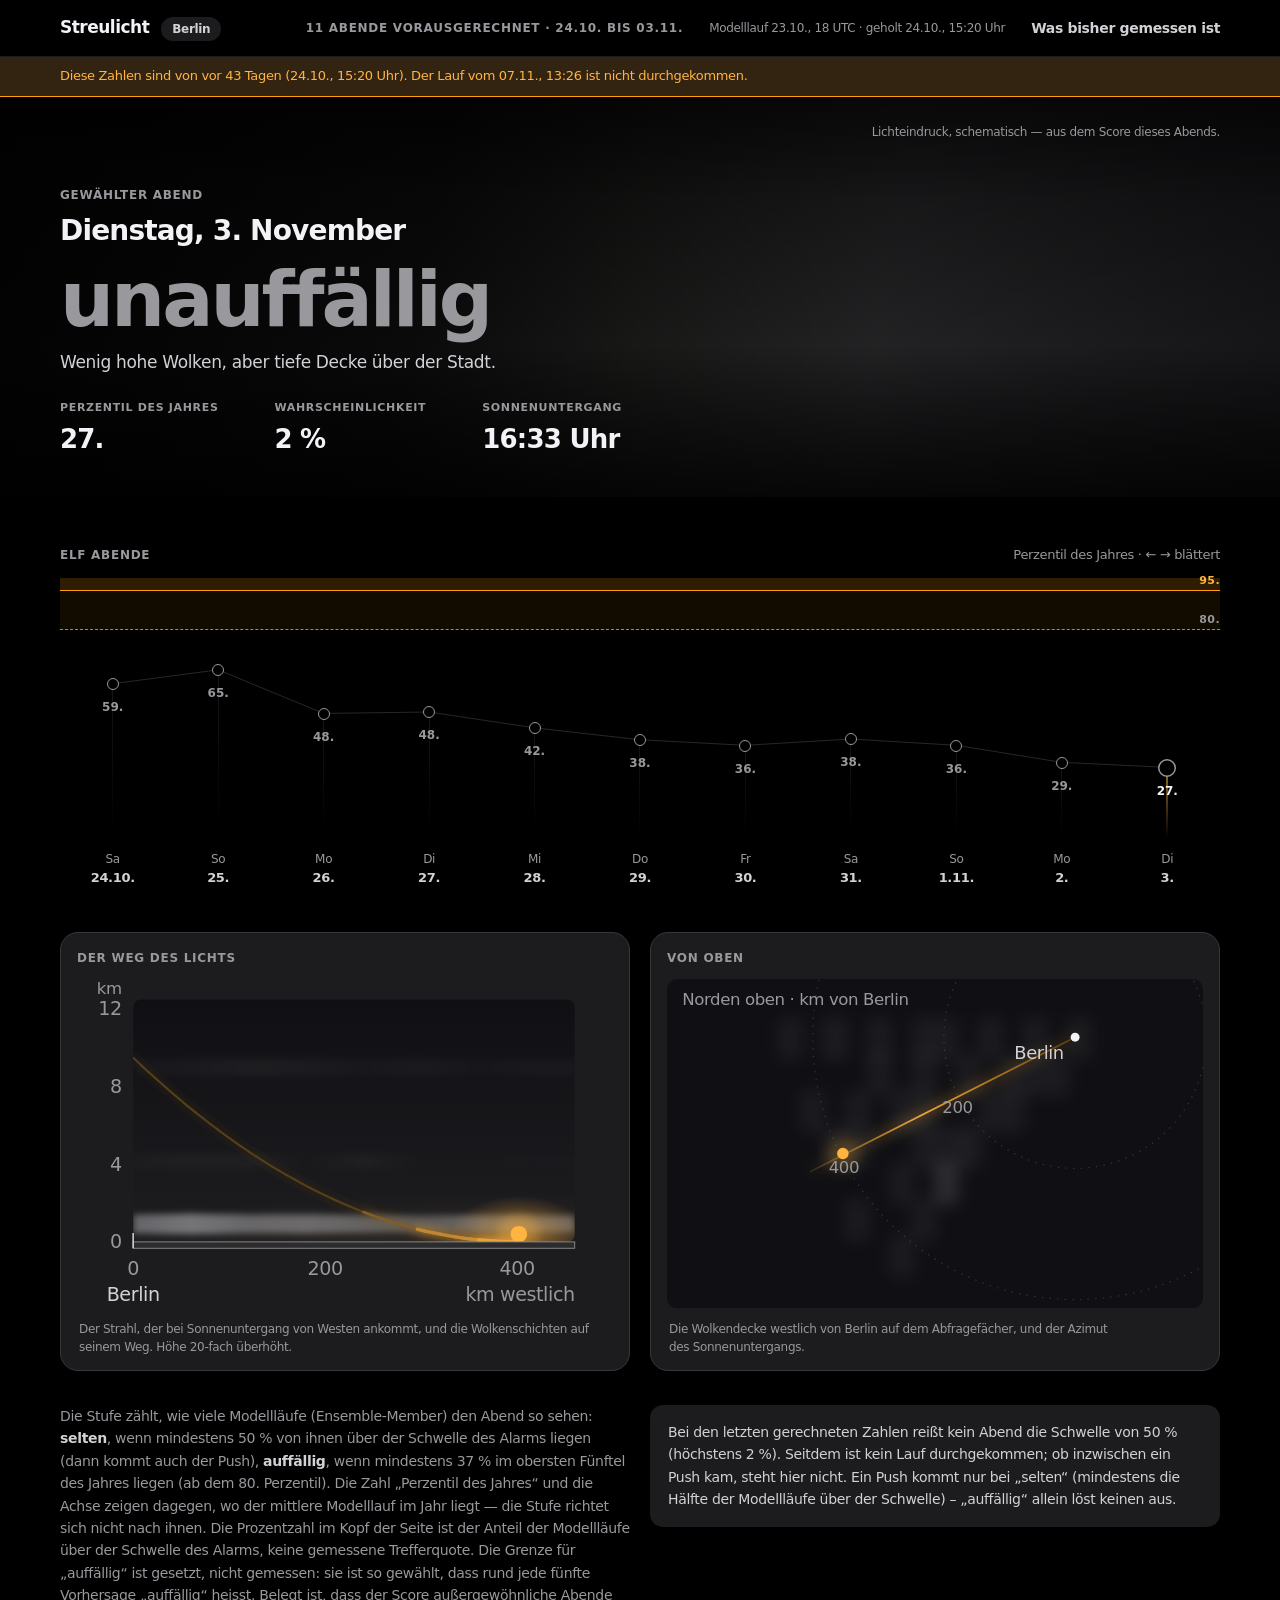
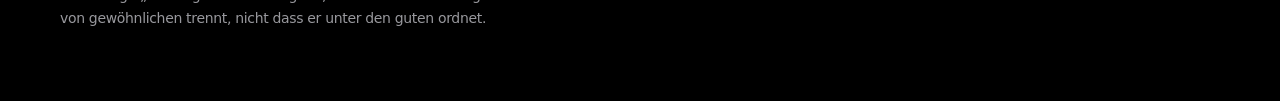
==== commit 87079f59: "Seiten" ====
--- a/index.html
+++ b/index.html
@@ -1,8 +1,8 @@
 <!doctype html><html lang="de"><head><meta charset="utf-8">
 <meta name="viewport" content="width=device-width,initial-scale=1">
 <meta name="color-scheme" content="dark">
-<meta name="streulicht-geholt" content="2026-10-17T13:43:00Z">
-<meta name="streulicht-laufziele" content="2026-10-16T13:09:55Z,2026-10-17T13:07:43Z,2026-10-18T13:05:32Z,2026-10-19T13:03:22Z,2026-10-20T13:01:13Z,2026-10-21T12:59:04Z,2026-10-22T12:56:57Z,2026-10-23T12:54:51Z,2026-10-24T12:52:47Z,2026-10-25T12:50:43Z,2026-10-26T12:48:41Z,2026-10-27T12:46:40Z,2026-10-28T12:44:40Z,2026-10-29T12:42:41Z,2026-10-30T12:40:44Z,2026-10-31T12:38:49Z,2026-11-01T12:36:55Z">
+<meta name="streulicht-geholt" content="2026-10-24T13:20:00Z">
+<meta name="streulicht-laufziele" content="2026-10-22T12:56:57Z,2026-10-23T12:54:51Z,2026-10-24T12:52:47Z,2026-10-25T12:50:43Z,2026-10-26T12:48:41Z,2026-10-27T12:46:40Z,2026-10-28T12:44:40Z,2026-10-29T12:42:41Z,2026-10-30T12:40:44Z,2026-10-31T12:38:49Z,2026-11-01T12:36:55Z,2026-11-02T12:35:02Z,2026-11-03T12:33:12Z,2026-11-04T12:31:23Z,2026-11-05T12:29:35Z,2026-11-06T12:27:49Z,2026-11-07T12:26:06Z">
 <meta name="streulicht-fenster-min" content="60">
 <meta name="streulicht-zone" content="Europe/Berlin">
 <title>Streulicht</title><style>
@@ -419,18 +419,18 @@
 <header class="topbar"><div class="topbar-inhalt">
 <div class="wortmarke"><p class="marke-wort">Streulicht</p>
 <span class="ortspille">Berlin</span></div>
-<nav class="leiste-nav"><span class="leiste-korpus">10 ABENDE VORAUSGERECHNET &#183; 18.10. BIS 27.10.</span>
-<span class="leiste-stand">Modelllauf 17.10., 00&nbsp;UTC &#183; geholt 17.10., 15:43&nbsp;Uhr</span>
+<nav class="leiste-nav"><span class="leiste-korpus">11 ABENDE VORAUSGERECHNET &#183; 24.10. BIS 03.11.</span>
+<span class="leiste-stand">Modelllauf 23.10., 18&nbsp;UTC &#183; geholt 24.10., 15:20&nbsp;Uhr</span>
 <a href="bisher.html">Was bisher gemessen ist</a></nav>
 </div></header>
 
 
-<p class="korpus">10 ABENDE VORAUSGERECHNET &#183; 18.10. BIS 27.10.</p>
-<p class="stand">Modelllauf 17.10., 00&nbsp;UTC &#183; geholt 17.10., 15:43&nbsp;Uhr</p>
+<p class="korpus">11 ABENDE VORAUSGERECHNET &#183; 24.10. BIS 03.11.</p>
+<p class="stand">Modelllauf 23.10., 18&nbsp;UTC &#183; geholt 24.10., 15:20&nbsp;Uhr</p>
 
 <main>
 <section class="kopfbild">
-<div class="bandflaeche" id="bandflaeche"><svg viewBox="0 0 100 20" preserveAspectRatio="none" xmlns="http://www.w3.org/2000/svg" role="img" aria-label="Lichteindruck, schematisch"><defs><linearGradient id="bq0" x1="0" x2="1" y1="0" y2="0"><stop offset="0.00" stop-color="#1e1e22"/><stop offset="0.25" stop-color="#26262a"/><stop offset="0.50" stop-color="#2f2d2b"/><stop offset="0.75" stop-color="#29292b"/><stop offset="1.00" stop-color="#212125"/></linearGradient><linearGradient id="bs0" x1="0" x2="0" y1="0" y2="1"><stop offset="0" stop-color="#000" stop-opacity=".55"/><stop offset=".62" stop-color="#000" stop-opacity="0"/><stop offset="1" stop-color="#000" stop-opacity=".35"/></linearGradient></defs><rect width="100" height="20" fill="url(#bq0)"/><rect width="100" height="20" fill="url(#bs0)"/></svg></div>
+<div class="bandflaeche" id="bandflaeche"><svg viewBox="0 0 100 20" preserveAspectRatio="none" xmlns="http://www.w3.org/2000/svg" role="img" aria-label="Lichteindruck, schematisch"><defs><linearGradient id="bq1" x1="0" x2="1" y1="0" y2="0"><stop offset="0.00" stop-color="#1e1c23"/><stop offset="0.25" stop-color="#2e272a"/><stop offset="0.50" stop-color="#453529"/><stop offset="0.75" stop-color="#483d2e"/><stop offset="1.00" stop-color="#413d3b"/></linearGradient><linearGradient id="bs1" x1="0" x2="0" y1="0" y2="1"><stop offset="0" stop-color="#000" stop-opacity=".55"/><stop offset=".62" stop-color="#000" stop-opacity="0"/><stop offset="1" stop-color="#000" stop-opacity=".35"/></linearGradient></defs><rect width="100" height="20" fill="url(#bq1)"/><rect width="100" height="20" fill="url(#bs1)"/></svg></div>
 <i class="schleier s-quer"></i><i class="schleier s-hoch"></i>
 <!-- T-0059: role="status" + aria-live="polite".  waehle() tauscht hier
      Etikett, Datum, Stufe, Grund, Zahlen und drei Kennzahlen aus - per
@@ -439,18 +439,18 @@
      "polite" statt "assertive": das Blaettern ist eine Erkundung, keine
      Warnung - es darf den Vorlesefluss nicht unterbrechen. -->
 <div class="heroinhalt" role="status" aria-live="polite">
-<p class="etikett" id="etikett">Gew&auml;hlter Abend</p>
-<h1 class="datum" id="datum">Sonntag, 18. Oktober</h1>
+<p class="etikett" id="etikett">Bester Abend im Fenster</p>
+<h1 class="datum" id="datum">Sonntag, 25. Oktober</h1>
 <p class="stufe unauffaellig" id="stufe">unauffällig</p>
-<p class="grund" id="grund">Hohe Wolken.</p>
-<p class="zahlen" id="zahlen">35. Perzentil des Jahres · &lt; 6 % Wahrscheinlichkeit · Sonnenuntergang 18:05 Uhr</p>
+<p class="grund" id="grund">Wenig mittelhohe Wolken, Lichtweg nach Westen teils frei.</p>
+<p class="zahlen" id="zahlen">65. Perzentil des Jahres · &lt; 6 % Wahrscheinlichkeit · Sonnenuntergang 16:50 Uhr</p>
 <div class="kennzahlen">
 <div><p class="kzlabel">Perzentil des Jahres</p>
-<p class="kzwert" id="kz0">35.</p></div>
+<p class="kzwert" id="kz0">65.</p></div>
 <div><p class="kzlabel">Wahrscheinlichkeit</p>
 <p class="kzwert" id="kz1">&lt; 6 %</p></div>
 <div><p class="kzlabel">Sonnenuntergang</p>
-<p class="kzwert" id="kz2">18:05 Uhr</p></div>
+<p class="kzwert" id="kz2">16:50 Uhr</p></div>
 </div></div>
 <p class="bandfuss">Lichteindruck, schematisch &#8212; aus dem Score dieses
 Abends.</p>
@@ -458,29 +458,29 @@
 
 <div class="spalte">
 <section class="achsenblock">
-<div class="achsenkopf"><b>ZEHN ABENDE</b><span>Perzentil des
+<div class="achsenkopf"><b>ELF ABENDE</b><span>Perzentil des
 Jahres<span class="nurgross"> &#183; &#8592; &#8594; bl&auml;ttert</span></span></div>
 <div class="achse">
 <i class="zone zone-selten"></i><i class="zone zone-auffaellig"></i>
 <b class="zonenname" style="top:5%;color:var(--akzent-tinte)">95.</b>
 <b class="zonenname" style="top:20%;color:var(--gedaempft)">80.</b>
 <svg class="linie" viewBox="0 0 100 100" preserveAspectRatio="none"
- aria-hidden="true"><polyline points="5.00,64.68 15.00,54.07 25.00,69.13 35.00,63.24 45.00,58.52 55.00,32.92 65.00,32.85 75.00,26.83 85.00,46.61 95.00,23.89" fill="none"
+ aria-hidden="true"><polyline points="4.55,40.66 13.64,35.32 22.73,52.09 31.82,51.54 40.91,57.63 50.00,62.22 59.09,64.34 68.18,61.94 77.27,64.34 86.36,70.91 95.45,72.83" fill="none"
  stroke="#38383a" stroke-width=".7"
  vector-effect="non-scaling-stroke"/></svg>
 <div class="marken" role="tablist"
- aria-label="Abende im Vorhersagefenster"><button class="marke unauffaellig an" data-i="0" role="tab" aria-selected="true" tabindex="0" aria-label="Sonntag, 18. Oktober, unauffällig, 35. Perzentil"><i class="fahne" style="top:64.682%" aria-hidden="true"></i><i class="punkt" style="top:64.682%" aria-hidden="true"></i><b class="rang" style="top:calc(64.682% + 14px)" aria-hidden="true">35.</b></button><button class="marke unauffaellig" data-i="1" role="tab" aria-selected="false" tabindex="-1" aria-label="Montag, 19. Oktober, unauffällig, 46. Perzentil"><i class="fahne" style="top:54.073%" aria-hidden="true"></i><i class="punkt" style="top:54.073%" aria-hidden="true"></i><b class="rang" style="top:calc(54.073% + 14px)" aria-hidden="true">46.</b></button><button class="marke unauffaellig" data-i="2" role="tab" aria-selected="false" tabindex="-1" aria-label="Dienstag, 20. Oktober, unauffällig, 31. Perzentil"><i class="fahne" style="top:69.131%" aria-hidden="true"></i><i class="punkt" style="top:69.131%" aria-hidden="true"></i><b class="rang" style="top:calc(69.131% + 14px)" aria-hidden="true">31.</b></button><button class="marke unauffaellig" data-i="3" role="tab" aria-selected="false" tabindex="-1" aria-label="Mittwoch, 21. Oktober, unauffällig, 37. Perzentil"><i class="fahne" style="top:63.244%" aria-hidden="true"></i><i class="punkt" style="top:63.244%" aria-hidden="true"></i><b class="rang" style="top:calc(63.244% + 14px)" aria-hidden="true">37.</b></button><button class="marke unauffaellig" data-i="4" role="tab" aria-selected="false" tabindex="-1" aria-label="Donnerstag, 22. Oktober, unauffällig, 41. Perzentil"><i class="fahne" style="top:58.522%" aria-hidden="true"></i><i class="punkt" style="top:58.522%" aria-hidden="true"></i><b class="rang" style="top:calc(58.522% + 14px)" aria-hidden="true">41.</b></button><button class="marke unauffaellig" data-i="5" role="tab" aria-selected="false" tabindex="-1" aria-label="Freitag, 23. Oktober, unauffällig, 67. Perzentil"><i class="fahne" style="top:32.923%" aria-hidden="true"></i><i class="punkt" style="top:32.923%" aria-hidden="true"></i><b class="rang" style="top:calc(32.923% + 14px)" aria-hidden="true">67.</b></button><button class="marke unauffaellig" data-i="6" role="tab" aria-selected="false" tabindex="-1" aria-label="Samstag, 24. Oktober, unauffällig, 67. Perzentil"><i class="fahne" style="top:32.854%" aria-hidden="true"></i><i class="punkt" style="top:32.854%" aria-hidden="true"></i><b class="rang" style="top:calc(32.854% + 14px)" aria-hidden="true">67.</b></button><button class="marke auffaellig" data-i="7" role="tab" aria-selected="false" tabindex="-1" aria-label="Sonntag, 25. Oktober, auffällig, 73. Perzentil"><i class="fahne" style="top:26.831%" aria-hidden="true"></i><i class="punkt" style="top:26.831%" aria-hidden="true"></i><b class="rang" style="top:calc(26.831% + 14px)" aria-hidden="true">73.</b></button><button class="marke unauffaellig" data-i="8" role="tab" aria-selected="false" tabindex="-1" aria-label="Montag, 26. Oktober, unauffällig, 53. Perzentil"><i class="fahne" style="top:46.612%" aria-hidden="true"></i><i class="punkt" style="top:46.612%" aria-hidden="true"></i><b class="rang" style="top:calc(46.612% + 14px)" aria-hidden="true">53.</b></button><button class="marke auffaellig" data-i="9" role="tab" aria-selected="false" tabindex="-1" aria-label="Dienstag, 27. Oktober, auffällig, 76. Perzentil"><i class="fahne" style="top:23.888%" aria-hidden="true"></i><i class="punkt" style="top:23.888%" aria-hidden="true"></i><b class="rang" style="top:calc(23.888% + 14px)" aria-hidden="true">76.</b></button></div></div>
-<div class="achsenfuss" aria-hidden="true"><div class="an"><div class="wt">So</div><div class="dt">18.10.</div></div><div><div class="wt">Mo</div><div class="dt">19.</div></div><div><div class="wt">Di</div><div class="dt">20.</div></div><div><div class="wt">Mi</div><div class="dt">21.</div></div><div><div class="wt">Do</div><div class="dt">22.</div></div><div><div class="wt">Fr</div><div class="dt">23.</div></div><div><div class="wt">Sa</div><div class="dt">24.</div></div><div><div class="wt">So</div><div class="dt">25.</div></div><div><div class="wt">Mo</div><div class="dt">26.</div></div><div><div class="wt">Di</div><div class="dt">27.</div></div></div></section>
+ aria-label="Abende im Vorhersagefenster"><button class="marke unauffaellig" data-i="0" role="tab" aria-selected="false" tabindex="-1" aria-label="Samstag, 24. Oktober, unauffällig, 59. Perzentil"><i class="fahne" style="top:40.657%" aria-hidden="true"></i><i class="punkt" style="top:40.657%" aria-hidden="true"></i><b class="rang" style="top:calc(40.657% + 14px)" aria-hidden="true">59.</b></button><button class="marke unauffaellig an" data-i="1" role="tab" aria-selected="true" tabindex="0" aria-label="Sonntag, 25. Oktober, unauffällig, 65. Perzentil"><i class="fahne" style="top:35.318%" aria-hidden="true"></i><i class="punkt" style="top:35.318%" aria-hidden="true"></i><b class="rang" style="top:calc(35.318% + 14px)" aria-hidden="true">65.</b></button><button class="marke unauffaellig" data-i="2" role="tab" aria-selected="false" tabindex="-1" aria-label="Montag, 26. Oktober, unauffällig, 48. Perzentil"><i class="fahne" style="top:52.088%" aria-hidden="true"></i><i class="punkt" style="top:52.088%" aria-hidden="true"></i><b class="rang" style="top:calc(52.088% + 14px)" aria-hidden="true">48.</b></button><button class="marke unauffaellig" data-i="3" role="tab" aria-selected="false" tabindex="-1" aria-label="Dienstag, 27. Oktober, unauffällig, 48. Perzentil"><i class="fahne" style="top:51.540%" aria-hidden="true"></i><i class="punkt" style="top:51.540%" aria-hidden="true"></i><b class="rang" style="top:calc(51.540% + 14px)" aria-hidden="true">48.</b></button><button class="marke unauffaellig" data-i="4" role="tab" aria-selected="false" tabindex="-1" aria-label="Mittwoch, 28. Oktober, unauffällig, 42. Perzentil"><i class="fahne" style="top:57.632%" aria-hidden="true"></i><i class="punkt" style="top:57.632%" aria-hidden="true"></i><b class="rang" style="top:calc(57.632% + 14px)" aria-hidden="true">42.</b></button><button class="marke unauffaellig" data-i="5" role="tab" aria-selected="false" tabindex="-1" aria-label="Donnerstag, 29. Oktober, unauffällig, 38. Perzentil"><i class="fahne" style="top:62.218%" aria-hidden="true"></i><i class="punkt" style="top:62.218%" aria-hidden="true"></i><b class="rang" style="top:calc(62.218% + 14px)" aria-hidden="true">38.</b></button><button class="marke unauffaellig" data-i="6" role="tab" aria-selected="false" tabindex="-1" aria-label="Freitag, 30. Oktober, unauffällig, 36. Perzentil"><i class="fahne" style="top:64.339%" aria-hidden="true"></i><i class="punkt" style="top:64.339%" aria-hidden="true"></i><b class="rang" style="top:calc(64.339% + 14px)" aria-hidden="true">36.</b></button><button class="marke unauffaellig" data-i="7" role="tab" aria-selected="false" tabindex="-1" aria-label="Samstag, 31. Oktober, unauffällig, 38. Perzentil"><i class="fahne" style="top:61.944%" aria-hidden="true"></i><i class="punkt" style="top:61.944%" aria-hidden="true"></i><b class="rang" style="top:calc(61.944% + 14px)" aria-hidden="true">38.</b></button><button class="marke unauffaellig" data-i="8" role="tab" aria-selected="false" tabindex="-1" aria-label="Sonntag, 1. November, unauffällig, 36. Perzentil"><i class="fahne" style="top:64.339%" aria-hidden="true"></i><i class="punkt" style="top:64.339%" aria-hidden="true"></i><b class="rang" style="top:calc(64.339% + 14px)" aria-hidden="true">36.</b></button><button class="marke unauffaellig" data-i="9" role="tab" aria-selected="false" tabindex="-1" aria-label="Montag, 2. November, unauffällig, 29. Perzentil"><i class="fahne" style="top:70.910%" aria-hidden="true"></i><i class="punkt" style="top:70.910%" aria-hidden="true"></i><b class="rang" style="top:calc(70.910% + 14px)" aria-hidden="true">29.</b></button><button class="marke unauffaellig" data-i="10" role="tab" aria-selected="false" tabindex="-1" aria-label="Dienstag, 3. November, unauffällig, 27. Perzentil"><i class="fahne" style="top:72.827%" aria-hidden="true"></i><i class="punkt" style="top:72.827%" aria-hidden="true"></i><b class="rang" style="top:calc(72.827% + 14px)" aria-hidden="true">27.</b></button></div></div>
+<div class="achsenfuss" aria-hidden="true"><div><div class="wt">Sa</div><div class="dt">24.10.</div></div><div class="an"><div class="wt">So</div><div class="dt">25.</div></div><div><div class="wt">Mo</div><div class="dt">26.</div></div><div><div class="wt">Di</div><div class="dt">27.</div></div><div><div class="wt">Mi</div><div class="dt">28.</div></div><div><div class="wt">Do</div><div class="dt">29.</div></div><div><div class="wt">Fr</div><div class="dt">30.</div></div><div><div class="wt">Sa</div><div class="dt">31.</div></div><div><div class="wt">So</div><div class="dt">1.11.</div></div><div><div class="wt">Mo</div><div class="dt">2.</div></div><div><div class="wt">Di</div><div class="dt">3.</div></div></div></section>
 
 <section class="grafiken">
 <div class="karte"><p class="kartentitel">Der Weg des Lichts</p>
-<div id="schnitt"><svg viewBox="0 0 420 258" xmlns="http://www.w3.org/2000/svg" role="img" aria-label="Vertikalschnitt nach Westen"><style>text{font-family:-apple-system, BlinkMacSystemFont, "SF Pro Text", "SF Pro Display", "Segoe UI", system-ui, Roboto, sans-serif}text:not([fill]){fill:var(--gedaempft, #98989d)}</style><defs><linearGradient id="himmel" x1="0" x2="0" y1="0" y2="1"><stop offset="0" stop-color="#101014"/><stop offset="1" stop-color="#1d1d20"/></linearGradient><filter id="weich" x="-20%" y="-40%" width="140%" height="180%"><feGaussianBlur stdDeviation="2.6"/></filter><filter id="glut" x="-20%" y="-60%" width="140%" height="220%"><feGaussianBlur stdDeviation="3.2"/></filter><clipPath id="rahmen"><rect x="44.0" y="16.0" width="346.0" height="190.0" rx="6"/></clipPath><linearGradient id="cg0" x1="0" x2="1" y1="0" y2="0"><stop offset="0.000" stop-color="#c7c7cc" stop-opacity="0.720"/><stop offset="0.130" stop-color="#c7c7cc" stop-opacity="0.720"/><stop offset="0.261" stop-color="#c7c7cc" stop-opacity="0.720"/><stop offset="0.391" stop-color="#c7c7cc" stop-opacity="0.720"/><stop offset="0.522" stop-color="#c7c7cc" stop-opacity="0.720"/><stop offset="0.652" stop-color="#c7c7cc" stop-opacity="0.720"/><stop offset="0.783" stop-color="#c7c7cc" stop-opacity="0.720"/><stop offset="0.913" stop-color="#c7c7cc" stop-opacity="0.634"/></linearGradient><linearGradient id="cg1" x1="0" x2="1" y1="0" y2="0"><stop offset="0.000" stop-color="#c7c7cc" stop-opacity="0.000"/><stop offset="0.130" stop-color="#c7c7cc" stop-opacity="0.000"/><stop offset="0.261" stop-color="#c7c7cc" stop-opacity="0.065"/><stop offset="0.391" stop-color="#c7c7cc" stop-opacity="0.180"/><stop offset="0.522" stop-color="#c7c7cc" stop-opacity="0.173"/><stop offset="0.652" stop-color="#c7c7cc" stop-opacity="0.216"/><stop offset="0.783" stop-color="#c7c7cc" stop-opacity="0.230"/><stop offset="0.913" stop-color="#c7c7cc" stop-opacity="0.317"/></linearGradient><linearGradient id="cg2" x1="0" x2="1" y1="0" y2="0"><stop offset="0.000" stop-color="#c7c7cc" stop-opacity="0.014"/><stop offset="0.130" stop-color="#c7c7cc" stop-opacity="0.079"/><stop offset="0.261" stop-color="#c7c7cc" stop-opacity="0.374"/><stop offset="0.391" stop-color="#c7c7cc" stop-opacity="0.569"/><stop offset="0.522" stop-color="#c7c7cc" stop-opacity="0.511"/><stop offset="0.652" stop-color="#c7c7cc" stop-opacity="0.382"/><stop offset="0.783" stop-color="#c7c7cc" stop-opacity="0.454"/><stop offset="0.913" stop-color="#c7c7cc" stop-opacity="0.410"/></linearGradient><radialGradient id="halo"><stop offset="0" stop-color="#ffb340" stop-opacity=".55"/><stop offset="1" stop-color="#ffb340" stop-opacity="0"/></radialGradient><radialGradient id="waesche"><stop offset="0" stop-color="#ffb340" stop-opacity="0.002"/><stop offset=".55" stop-color="#ffb340" stop-opacity="0.001"/><stop offset="1" stop-color="#ffb340" stop-opacity="0"/></radialGradient></defs><rect x="44.0" y="16.0" width="346.0" height="190.0" rx="6" fill="url(#himmel)"/><g clip-path="url(#rahmen)"><polygon points="44.0,47.9 51.5,47.9 59.0,47.9 66.6,47.9 74.1,47.9 81.6,47.9 89.1,47.9 96.7,47.9 104.2,47.9 111.7,47.9 119.2,47.9 126.7,47.9 134.3,47.9 141.8,47.9 149.3,47.9 156.8,47.9 164.3,47.9 171.9,47.9 179.4,47.9 186.9,47.9 194.4,47.9 202.0,47.9 209.5,47.9 217.0,47.9 224.5,47.9 232.0,47.9 239.6,47.9 247.1,47.9 254.6,47.9 262.1,47.9 269.7,47.9 277.2,47.9 284.7,47.9 292.2,47.9 299.7,47.9 307.3,47.9 314.8,47.9 322.3,48.2 329.8,48.5 337.3,48.8 344.9,49.1 352.4,49.5 359.9,49.8 367.4,49.8 375.0,49.8 382.5,49.8 390.0,49.8 390.0,88.6 382.5,88.6 375.0,88.6 367.4,88.6 359.9,88.6 352.4,88.9 344.9,89.3 337.3,89.6 329.8,89.9 322.3,90.2 314.8,90.5 307.3,90.5 299.7,90.5 292.2,90.5 284.7,90.5 277.2,90.5 269.7,90.5 262.1,90.5 254.6,90.5 247.1,90.5 239.6,90.5 232.0,90.5 224.5,90.5 217.0,90.5 209.5,90.5 202.0,90.5 194.4,90.5 186.9,90.5 179.4,90.5 171.9,90.5 164.3,90.5 156.8,90.5 149.3,90.5 141.8,90.5 134.3,90.5 126.7,90.5 119.2,90.5 111.7,90.5 104.2,90.5 96.7,90.5 89.1,90.5 81.6,90.5 74.1,90.5 66.6,90.5 59.0,90.5 51.5,90.5 44.0,90.5" fill="url(#cg0)" filter="url(#weich)"/><polygon points="44.0,137.6 51.5,137.6 59.0,137.6 66.6,137.6 74.1,137.6 81.6,137.6 89.1,137.6 96.7,137.4 104.2,137.2 111.7,137.0 119.2,136.8 126.7,136.6 134.3,136.4 141.8,136.0 149.3,135.6 156.8,135.3 164.3,134.9 171.9,134.5 179.4,134.2 186.9,134.2 194.4,134.2 202.0,134.2 209.5,134.3 217.0,134.3 224.5,134.3 232.0,134.2 239.6,134.0 247.1,133.9 254.6,133.8 262.1,133.6 269.7,133.5 277.2,133.5 284.7,133.4 292.2,133.4 299.7,133.3 307.3,133.3 314.8,133.2 322.3,132.9 329.8,132.7 337.3,132.4 344.9,132.1 352.4,131.9 359.9,131.6 367.4,131.6 375.0,131.6 382.5,131.6 390.0,131.6 390.0,154.3 382.5,154.3 375.0,154.3 367.4,154.3 359.9,154.3 352.4,154.0 344.9,153.7 337.3,153.4 329.8,153.2 322.3,152.9 314.8,152.6 307.3,152.6 299.7,152.5 292.2,152.5 284.7,152.4 277.2,152.4 269.7,152.3 262.1,152.2 254.6,152.1 247.1,151.9 239.6,151.8 232.0,151.7 224.5,151.5 217.0,151.5 209.5,151.6 202.0,151.6 194.4,151.6 186.9,151.6 179.4,151.7 171.9,151.3 164.3,150.9 156.8,150.6 149.3,150.2 141.8,149.8 134.3,149.5 126.7,149.3 119.2,149.1 111.7,148.9 104.2,148.7 96.7,148.4 89.1,148.2 81.6,148.2 74.1,148.2 66.6,148.2 59.0,148.2 51.5,148.2 44.0,148.2" fill="url(#cg1)" filter="url(#weich)"/><polygon points="44.0,188.9 51.5,188.8 59.0,188.7 66.6,188.6 74.1,188.5 81.6,188.4 89.1,188.3 96.7,187.7 104.2,187.2 111.7,186.7 119.2,186.2 126.7,185.7 134.3,185.2 141.8,184.9 149.3,184.6 156.8,184.2 164.3,183.9 171.9,183.6 179.4,183.2 186.9,183.3 194.4,183.4 202.0,183.5 209.5,183.6 217.0,183.7 224.5,183.8 232.0,184.0 239.6,184.3 247.1,184.5 254.6,184.7 262.1,184.9 269.7,185.2 277.2,185.0 284.7,184.9 292.2,184.8 299.7,184.7 307.3,184.5 314.8,184.4 322.3,184.5 329.8,184.6 337.3,184.6 344.9,184.7 352.4,184.8 359.9,184.9 367.4,184.9 375.0,184.9 382.5,184.9 390.0,184.9 390.0,199.0 382.5,199.0 375.0,199.0 367.4,199.0 359.9,199.0 352.4,199.1 344.9,199.2 337.3,199.2 329.8,199.3 322.3,199.4 314.8,199.5 307.3,199.3 299.7,199.2 292.2,199.1 284.7,199.0 277.2,198.9 269.7,198.7 262.1,198.9 254.6,199.2 247.1,199.4 239.6,199.6 232.0,199.8 224.5,200.1 217.0,200.2 209.5,200.3 202.0,200.4 194.4,200.5 186.9,200.6 179.4,200.6 171.9,200.3 164.3,200.0 156.8,199.7 149.3,199.3 141.8,199.0 134.3,198.7 126.7,198.1 119.2,197.6 111.7,197.1 104.2,196.6 96.7,196.1 89.1,195.6 81.6,195.5 74.1,195.4 66.6,195.3 59.0,195.2 51.5,195.1 44.0,195.0" fill="url(#cg2)" filter="url(#weich)"/><ellipse cx="346.2" cy="206.0" rx="332.2" ry="38" fill="url(#waesche)"/><g filter="url(#glut)" stroke-linecap="round"><line x1="44.0" y1="61.6" x2="50.0" y2="67.3" stroke="#3b2b12" stroke-width="3.03" opacity="0.182"/><line x1="50.0" y1="67.3" x2="56.0" y2="72.9" stroke="#3b2b12" stroke-width="3.03" opacity="0.182"/><line x1="56.0" y1="72.9" x2="62.1" y2="78.3" stroke="#3b2b12" stroke-width="3.03" opacity="0.182"/><line x1="62.1" y1="78.3" x2="68.1" y2="83.7" stroke="#3b2b12" stroke-width="3.03" opacity="0.182"/><line x1="68.1" y1="83.7" x2="74.1" y2="88.9" stroke="#3b2b12" stroke-width="3.03" opacity="0.182"/><line x1="74.1" y1="88.9" x2="80.1" y2="94.0" stroke="#3b2b12" stroke-width="3.03" opacity="0.182"/><line x1="80.1" y1="94.0" x2="86.1" y2="99.1" stroke="#3b2b12" stroke-width="3.03" opacity="0.182"/><line x1="86.1" y1="99.1" x2="92.1" y2="103.9" stroke="#3b2b12" stroke-width="3.03" opacity="0.182"/><line x1="92.1" y1="103.9" x2="98.2" y2="108.7" stroke="#3b2b12" stroke-width="3.03" opacity="0.182"/><line x1="98.2" y1="108.7" x2="104.2" y2="113.4" stroke="#3b2b12" stroke-width="3.03" opacity="0.182"/><line x1="104.2" y1="113.4" x2="110.2" y2="117.9" stroke="#3b2b12" stroke-width="3.03" opacity="0.182"/><line x1="110.2" y1="117.9" x2="116.2" y2="122.4" stroke="#3b2b12" stroke-width="3.03" opacity="0.182"/><line x1="116.2" y1="122.4" x2="122.2" y2="126.7" stroke="#3b2b12" stroke-width="3.03" opacity="0.182"/><line x1="122.2" y1="126.7" x2="128.2" y2="130.9" stroke="#3b2b12" stroke-width="3.03" opacity="0.182"/><line x1="128.2" y1="130.9" x2="134.3" y2="135.0" stroke="#3b2b12" stroke-width="3.03" opacity="0.182"/><line x1="134.3" y1="135.0" x2="140.3" y2="139.0" stroke="#3b2b12" stroke-width="3.03" opacity="0.182"/><line x1="140.3" y1="139.0" x2="146.3" y2="142.8" stroke="#3b2b12" stroke-width="3.03" opacity="0.182"/><line x1="146.3" y1="142.8" x2="152.3" y2="146.6" stroke="#3b2b12" stroke-width="3.03" opacity="0.182"/><line x1="152.3" y1="146.6" x2="158.3" y2="150.2" stroke="#3b2b12" stroke-width="3.03" opacity="0.182"/><line x1="158.3" y1="150.2" x2="164.3" y2="153.7" stroke="#3b2b12" stroke-width="3.03" opacity="0.182"/><line x1="164.3" y1="153.7" x2="170.4" y2="157.1" stroke="#3b2b12" stroke-width="3.03" opacity="0.182"/><line x1="170.4" y1="157.1" x2="176.4" y2="160.4" stroke="#3b2b12" stroke-width="3.03" opacity="0.182"/><line x1="176.4" y1="160.4" x2="182.4" y2="163.6" stroke="#3b2b12" stroke-width="3.03" opacity="0.182"/><line x1="182.4" y1="163.6" x2="188.4" y2="166.6" stroke="#3b2b12" stroke-width="3.03" opacity="0.182"/><line x1="188.4" y1="166.6" x2="194.4" y2="169.6" stroke="#3b2b12" stroke-width="3.03" opacity="0.182"/><line x1="194.4" y1="169.6" x2="200.5" y2="172.4" stroke="#3b2b12" stroke-width="3.03" opacity="0.182"/><line x1="200.5" y1="172.4" x2="206.5" y2="175.1" stroke="#3b2b12" stroke-width="3.03" opacity="0.182"/><line x1="206.5" y1="175.1" x2="212.5" y2="177.7" stroke="#3b2b12" stroke-width="3.03" opacity="0.182"/><line x1="212.5" y1="177.7" x2="218.5" y2="180.2" stroke="#3b2b12" stroke-width="3.03" opacity="0.182"/><line x1="218.5" y1="180.2" x2="224.5" y2="182.6" stroke="#3b2b12" stroke-width="3.03" opacity="0.182"/><line x1="224.5" y1="182.6" x2="230.5" y2="184.9" stroke="#412f14" stroke-width="3.23" opacity="0.196"/><line x1="230.5" y1="184.9" x2="236.6" y2="187.0" stroke="#412f14" stroke-width="3.23" opacity="0.196"/><line x1="236.6" y1="187.0" x2="242.6" y2="189.0" stroke="#412f14" stroke-width="3.23" opacity="0.196"/><line x1="242.6" y1="189.0" x2="248.6" y2="190.9" stroke="#412f14" stroke-width="3.23" opacity="0.196"/><line x1="248.6" y1="190.9" x2="254.6" y2="192.7" stroke="#412f14" stroke-width="3.23" opacity="0.196"/><line x1="254.6" y1="192.7" x2="260.6" y2="194.4" stroke="#412f14" stroke-width="3.23" opacity="0.196"/><line x1="260.6" y1="194.4" x2="266.6" y2="196.0" stroke="#412f14" stroke-width="3.23" opacity="0.196"/><line x1="266.6" y1="196.0" x2="272.7" y2="197.5" stroke="#4d3716" stroke-width="3.57" opacity="0.220"/><line x1="272.7" y1="197.5" x2="278.7" y2="198.8" stroke="#4d3716" stroke-width="3.57" opacity="0.220"/><line x1="278.7" y1="198.8" x2="284.7" y2="200.0" stroke="#4d3716" stroke-width="3.57" opacity="0.220"/><line x1="284.7" y1="200.0" x2="290.7" y2="201.1" stroke="#4d3716" stroke-width="3.57" opacity="0.220"/><line x1="290.7" y1="201.1" x2="296.7" y2="202.1" stroke="#4d3716" stroke-width="3.57" opacity="0.220"/><line x1="296.7" y1="202.1" x2="302.7" y2="203.0" stroke="#4d3716" stroke-width="3.57" opacity="0.220"/><line x1="302.7" y1="203.0" x2="308.8" y2="203.8" stroke="#4d3716" stroke-width="3.57" opacity="0.220"/><line x1="308.8" y1="203.8" x2="314.8" y2="204.4" stroke="#4d3716" stroke-width="3.57" opacity="0.220"/><line x1="314.8" y1="204.4" x2="320.8" y2="205.0" stroke="#6e4e1e" stroke-width="4.59" opacity="0.291"/><line x1="320.8" y1="205.0" x2="326.8" y2="205.4" stroke="#6e4e1e" stroke-width="4.59" opacity="0.291"/><line x1="326.8" y1="205.4" x2="332.8" y2="205.7" stroke="#6e4e1e" stroke-width="4.59" opacity="0.291"/><line x1="332.8" y1="205.7" x2="338.9" y2="205.9" stroke="#6e4e1e" stroke-width="4.59" opacity="0.291"/><line x1="338.9" y1="205.9" x2="344.9" y2="206.0" stroke="#6e4e1e" stroke-width="4.59" opacity="0.291"/><line x1="344.9" y1="206.0" x2="346.2" y2="206.0" stroke="#6e4e1e" stroke-width="4.59" opacity="0.291"/></g><g stroke-linecap="round"><line x1="44.0" y1="61.6" x2="50.0" y2="67.3" stroke="#3b2b12" stroke-width="1.31"/><line x1="50.0" y1="67.3" x2="56.0" y2="72.9" stroke="#3b2b12" stroke-width="1.31"/><line x1="56.0" y1="72.9" x2="62.1" y2="78.3" stroke="#3b2b12" stroke-width="1.31"/><line x1="62.1" y1="78.3" x2="68.1" y2="83.7" stroke="#3b2b12" stroke-width="1.31"/><line x1="68.1" y1="83.7" x2="74.1" y2="88.9" stroke="#3b2b12" stroke-width="1.31"/><line x1="74.1" y1="88.9" x2="80.1" y2="94.0" stroke="#3b2b12" stroke-width="1.31"/><line x1="80.1" y1="94.0" x2="86.1" y2="99.1" stroke="#3b2b12" stroke-width="1.31"/><line x1="86.1" y1="99.1" x2="92.1" y2="103.9" stroke="#3b2b12" stroke-width="1.31"/><line x1="92.1" y1="103.9" x2="98.2" y2="108.7" stroke="#3b2b12" stroke-width="1.31"/><line x1="98.2" y1="108.7" x2="104.2" y2="113.4" stroke="#3b2b12" stroke-width="1.31"/><line x1="104.2" y1="113.4" x2="110.2" y2="117.9" stroke="#3b2b12" stroke-width="1.31"/><line x1="110.2" y1="117.9" x2="116.2" y2="122.4" stroke="#3b2b12" stroke-width="1.31"/><line x1="116.2" y1="122.4" x2="122.2" y2="126.7" stroke="#3b2b12" stroke-width="1.31"/><line x1="122.2" y1="126.7" x2="128.2" y2="130.9" stroke="#3b2b12" stroke-width="1.31"/><line x1="128.2" y1="130.9" x2="134.3" y2="135.0" stroke="#3b2b12" stroke-width="1.31"/><line x1="134.3" y1="135.0" x2="140.3" y2="139.0" stroke="#3b2b12" stroke-width="1.31"/><line x1="140.3" y1="139.0" x2="146.3" y2="142.8" stroke="#3b2b12" stroke-width="1.31"/><line x1="146.3" y1="142.8" x2="152.3" y2="146.6" stroke="#3b2b12" stroke-width="1.31"/><line x1="152.3" y1="146.6" x2="158.3" y2="150.2" stroke="#3b2b12" stroke-width="1.31"/><line x1="158.3" y1="150.2" x2="164.3" y2="153.7" stroke="#3b2b12" stroke-width="1.31"/><line x1="164.3" y1="153.7" x2="170.4" y2="157.1" stroke="#3b2b12" stroke-width="1.31"/><line x1="170.4" y1="157.1" x2="176.4" y2="160.4" stroke="#3b2b12" stroke-width="1.31"/><line x1="176.4" y1="160.4" x2="182.4" y2="163.6" stroke="#3b2b12" stroke-width="1.31"/><line x1="182.4" y1="163.6" x2="188.4" y2="166.6" stroke="#3b2b12" stroke-width="1.31"/><line x1="188.4" y1="166.6" x2="194.4" y2="169.6" stroke="#3b2b12" stroke-width="1.31"/><line x1="194.4" y1="169.6" x2="200.5" y2="172.4" stroke="#3b2b12" stroke-width="1.31"/><line x1="200.5" y1="172.4" x2="206.5" y2="175.1" stroke="#3b2b12" stroke-width="1.31"/><line x1="206.5" y1="175.1" x2="212.5" y2="177.7" stroke="#3b2b12" stroke-width="1.31"/><line x1="212.5" y1="177.7" x2="218.5" y2="180.2" stroke="#3b2b12" stroke-width="1.31"/><line x1="218.5" y1="180.2" x2="224.5" y2="182.6" stroke="#3b2b12" stroke-width="1.31"/><line x1="224.5" y1="182.6" x2="230.5" y2="184.9" stroke="#412f14" stroke-width="1.37"/><line x1="230.5" y1="184.9" x2="236.6" y2="187.0" stroke="#412f14" stroke-width="1.37"/><line x1="236.6" y1="187.0" x2="242.6" y2="189.0" stroke="#412f14" stroke-width="1.37"/><line x1="242.6" y1="189.0" x2="248.6" y2="190.9" stroke="#412f14" stroke-width="1.37"/><line x1="248.6" y1="190.9" x2="254.6" y2="192.7" stroke="#412f14" stroke-width="1.37"/><line x1="254.6" y1="192.7" x2="260.6" y2="194.4" stroke="#412f14" stroke-width="1.37"/><line x1="260.6" y1="194.4" x2="266.6" y2="196.0" stroke="#412f14" stroke-width="1.37"/><line x1="266.6" y1="196.0" x2="272.7" y2="197.5" stroke="#4d3716" stroke-width="1.48"/><line x1="272.7" y1="197.5" x2="278.7" y2="198.8" stroke="#4d3716" stroke-width="1.48"/><line x1="278.7" y1="198.8" x2="284.7" y2="200.0" stroke="#4d3716" stroke-width="1.48"/><line x1="284.7" y1="200.0" x2="290.7" y2="201.1" stroke="#4d3716" stroke-width="1.48"/><line x1="290.7" y1="201.1" x2="296.7" y2="202.1" stroke="#4d3716" stroke-width="1.48"/><line x1="296.7" y1="202.1" x2="302.7" y2="203.0" stroke="#4d3716" stroke-width="1.48"/><line x1="302.7" y1="203.0" x2="308.8" y2="203.8" stroke="#4d3716" stroke-width="1.48"/><line x1="308.8" y1="203.8" x2="314.8" y2="204.4" stroke="#4d3716" stroke-width="1.48"/><line x1="314.8" y1="204.4" x2="320.8" y2="205.0" stroke="#6e4e1e" stroke-width="1.80"/><line x1="320.8" y1="205.0" x2="326.8" y2="205.4" stroke="#6e4e1e" stroke-width="1.80"/><line x1="326.8" y1="205.4" x2="332.8" y2="205.7" stroke="#6e4e1e" stroke-width="1.80"/><line x1="332.8" y1="205.7" x2="338.9" y2="205.9" stroke="#6e4e1e" stroke-width="1.80"/><line x1="338.9" y1="205.9" x2="344.9" y2="206.0" stroke="#6e4e1e" stroke-width="1.80"/><line x1="344.9" y1="206.0" x2="346.2" y2="206.0" stroke="#6e4e1e" stroke-width="1.80"/></g><ellipse cx="346.2" cy="200.0" rx="54" ry="30" fill="url(#halo)"/><circle cx="346.2" cy="200.0" r="16" fill="#ffb340" opacity=".22" filter="url(#glut)"/><circle cx="346.2" cy="200.0" r="6.5" fill="#ffb340"/></g><rect x="44.0" y="206.0" width="346.0" height="5" fill="var(--boden, #2c2c2e)" stroke="var(--gitter, #8e8e93)" stroke-width="0.7"/><line x1="44.0" y1="199.0" x2="44.0" y2="211.0" stroke="var(--tinte2, #d1d1d6)" stroke-width="1.2"/><text x="35.0" y="211.0" font-size="15" text-anchor="end">0</text><text x="35.0" y="150.2" font-size="15" text-anchor="end">4</text><text x="35.0" y="89.4" font-size="15" text-anchor="end">8</text><text x="35.0" y="28.6" font-size="15" text-anchor="end">12</text><text x="35.0" y="12.0" font-size="13" text-anchor="end">km</text><text x="44.0" y="232.0" font-size="15" text-anchor="middle">0</text><text x="194.4" y="232.0" font-size="15" text-anchor="middle">200</text><text x="344.9" y="232.0" font-size="15" text-anchor="middle">400</text><text x="390.0" y="252.0" font-size="15" text-anchor="end">km westlich</text><text x="44.0" y="252.0" font-size="15" text-anchor="middle" fill="var(--tinte2, #d1d1d6)">Berlin</text></svg></div>
+<div id="schnitt"><svg viewBox="0 0 420 258" xmlns="http://www.w3.org/2000/svg" role="img" aria-label="Vertikalschnitt nach Westen"><style>text{font-family:-apple-system, BlinkMacSystemFont, "SF Pro Text", "SF Pro Display", "Segoe UI", system-ui, Roboto, sans-serif}text:not([fill]){fill:var(--gedaempft, #98989d)}</style><defs><linearGradient id="himmel" x1="0" x2="0" y1="0" y2="1"><stop offset="0" stop-color="#101014"/><stop offset="1" stop-color="#1d1d20"/></linearGradient><filter id="weich" x="-20%" y="-40%" width="140%" height="180%"><feGaussianBlur stdDeviation="2.6"/></filter><filter id="glut" x="-20%" y="-60%" width="140%" height="220%"><feGaussianBlur stdDeviation="3.2"/></filter><clipPath id="rahmen"><rect x="44.0" y="16.0" width="346.0" height="190.0" rx="6"/></clipPath><linearGradient id="cg0" x1="0" x2="1" y1="0" y2="0"><stop offset="0.000" stop-color="#c7c7cc" stop-opacity="0.000"/><stop offset="0.130" stop-color="#c7c7cc" stop-opacity="0.000"/><stop offset="0.261" stop-color="#c7c7cc" stop-opacity="0.000"/><stop offset="0.391" stop-color="#c7c7cc" stop-opacity="0.014"/><stop offset="0.522" stop-color="#c7c7cc" stop-opacity="0.043"/><stop offset="0.652" stop-color="#c7c7cc" stop-opacity="0.000"/><stop offset="0.783" stop-color="#c7c7cc" stop-opacity="0.000"/><stop offset="0.913" stop-color="#c7c7cc" stop-opacity="0.000"/></linearGradient><linearGradient id="cg1" x1="0" x2="1" y1="0" y2="0"><stop offset="0.000" stop-color="#c7c7cc" stop-opacity="0.223"/><stop offset="0.130" stop-color="#c7c7cc" stop-opacity="0.216"/><stop offset="0.261" stop-color="#c7c7cc" stop-opacity="0.144"/><stop offset="0.391" stop-color="#c7c7cc" stop-opacity="0.238"/><stop offset="0.522" stop-color="#c7c7cc" stop-opacity="0.295"/><stop offset="0.652" stop-color="#c7c7cc" stop-opacity="0.238"/><stop offset="0.783" stop-color="#c7c7cc" stop-opacity="0.216"/><stop offset="0.913" stop-color="#c7c7cc" stop-opacity="0.202"/></linearGradient><linearGradient id="cg2" x1="0" x2="1" y1="0" y2="0"><stop offset="0.000" stop-color="#c7c7cc" stop-opacity="0.079"/><stop offset="0.130" stop-color="#c7c7cc" stop-opacity="0.065"/><stop offset="0.261" stop-color="#c7c7cc" stop-opacity="0.065"/><stop offset="0.391" stop-color="#c7c7cc" stop-opacity="0.180"/><stop offset="0.522" stop-color="#c7c7cc" stop-opacity="0.166"/><stop offset="0.652" stop-color="#c7c7cc" stop-opacity="0.158"/><stop offset="0.783" stop-color="#c7c7cc" stop-opacity="0.180"/><stop offset="0.913" stop-color="#c7c7cc" stop-opacity="0.079"/></linearGradient><radialGradient id="halo"><stop offset="0" stop-color="#ffb340" stop-opacity=".55"/><stop offset="1" stop-color="#ffb340" stop-opacity="0"/></radialGradient><radialGradient id="waesche"><stop offset="0" stop-color="#ffb340" stop-opacity="0.327"/><stop offset=".55" stop-color="#ffb340" stop-opacity="0.131"/><stop offset="1" stop-color="#ffb340" stop-opacity="0"/></radialGradient></defs><rect x="44.0" y="16.0" width="346.0" height="190.0" rx="6" fill="url(#himmel)"/><g clip-path="url(#rahmen)"><polygon points="44.0,63.2 51.5,63.2 59.0,63.2 66.6,63.2 74.1,63.2 81.6,63.2 89.1,63.2 96.7,63.2 104.2,63.2 111.7,63.2 119.2,63.2 126.7,63.2 134.3,63.2 141.8,63.2 149.3,63.1 156.8,63.1 164.3,63.0 171.9,63.0 179.4,62.9 186.9,62.8 194.4,62.7 202.0,62.6 209.5,62.5 217.0,62.4 224.5,62.3 232.0,62.5 239.6,62.6 247.1,62.8 254.6,62.9 262.1,63.1 269.7,63.2 277.2,63.2 284.7,63.2 292.2,63.2 299.7,63.2 307.3,63.2 314.8,63.2 322.3,63.2 329.8,63.2 337.3,63.2 344.9,63.2 352.4,63.2 359.9,63.2 367.4,63.2 375.0,63.2 382.5,63.2 390.0,63.2 390.0,75.2 382.5,75.2 375.0,75.2 367.4,75.2 359.9,75.2 352.4,75.2 344.9,75.2 337.3,75.2 329.8,75.2 322.3,75.2 314.8,75.2 307.3,75.2 299.7,75.2 292.2,75.2 284.7,75.2 277.2,75.2 269.7,75.2 262.1,75.3 254.6,75.5 247.1,75.6 239.6,75.8 232.0,75.9 224.5,76.1 217.0,76.0 209.5,75.9 202.0,75.8 194.4,75.7 186.9,75.6 179.4,75.5 171.9,75.4 164.3,75.4 156.8,75.3 149.3,75.3 141.8,75.2 134.3,75.2 126.7,75.2 119.2,75.2 111.7,75.2 104.2,75.2 96.7,75.2 89.1,75.2 81.6,75.2 74.1,75.2 66.6,75.2 59.0,75.2 51.5,75.2 44.0,75.2" fill="url(#cg0)" filter="url(#weich)"/><polygon points="44.0,133.4 51.5,133.4 59.0,133.4 66.6,133.4 74.1,133.5 81.6,133.5 89.1,133.5 96.7,133.7 104.2,134.0 111.7,134.2 119.2,134.4 126.7,134.6 134.3,134.9 141.8,134.6 149.3,134.3 156.8,134.0 164.3,133.7 171.9,133.4 179.4,133.1 186.9,132.9 194.4,132.7 202.0,132.5 209.5,132.4 217.0,132.2 224.5,132.0 232.0,132.2 239.6,132.4 247.1,132.5 254.6,132.7 262.1,132.9 269.7,133.1 277.2,133.2 284.7,133.2 292.2,133.3 299.7,133.4 307.3,133.4 314.8,133.5 322.3,133.5 329.8,133.6 337.3,133.6 344.9,133.7 352.4,133.7 359.9,133.8 367.4,133.8 375.0,133.8 382.5,133.8 390.0,133.8 390.0,152.1 382.5,152.1 375.0,152.1 367.4,152.1 359.9,152.1 352.4,152.1 344.9,152.2 337.3,152.2 329.8,152.3 322.3,152.3 314.8,152.3 307.3,152.4 299.7,152.5 292.2,152.5 284.7,152.6 277.2,152.7 269.7,152.8 262.1,152.9 254.6,153.1 247.1,153.3 239.6,153.5 232.0,153.7 224.5,153.8 217.0,153.7 209.5,153.5 202.0,153.3 194.4,153.1 186.9,152.9 179.4,152.8 171.9,152.5 164.3,152.2 156.8,151.9 149.3,151.6 141.8,151.3 134.3,151.0 126.7,151.2 119.2,151.4 111.7,151.7 104.2,151.9 96.7,152.1 89.1,152.3 81.6,152.4 74.1,152.4 66.6,152.4 59.0,152.4 51.5,152.5 44.0,152.5" fill="url(#cg1)" filter="url(#weich)"/><polygon points="44.0,188.3 51.5,188.3 59.0,188.3 66.6,188.3 74.1,188.4 81.6,188.4 89.1,188.4 96.7,188.4 104.2,188.4 111.7,188.4 119.2,188.4 126.7,188.4 134.3,188.4 141.8,188.2 149.3,188.0 156.8,187.8 164.3,187.6 171.9,187.4 179.4,187.2 186.9,187.2 194.4,187.3 202.0,187.3 209.5,187.3 217.0,187.3 224.5,187.4 232.0,187.4 239.6,187.4 247.1,187.4 254.6,187.4 262.1,187.4 269.7,187.4 277.2,187.4 284.7,187.4 292.2,187.3 299.7,187.3 307.3,187.3 314.8,187.2 322.3,187.4 329.8,187.6 337.3,187.7 344.9,187.9 352.4,188.1 359.9,188.3 367.4,188.3 375.0,188.3 382.5,188.3 390.0,188.3 390.0,195.6 382.5,195.6 375.0,195.6 367.4,195.6 359.9,195.6 352.4,195.8 344.9,196.0 337.3,196.1 329.8,196.3 322.3,196.5 314.8,196.7 307.3,196.6 299.7,196.6 292.2,196.5 284.7,196.5 277.2,196.5 269.7,196.4 262.1,196.5 254.6,196.5 247.1,196.5 239.6,196.5 232.0,196.5 224.5,196.5 217.0,196.5 209.5,196.6 202.0,196.6 194.4,196.6 186.9,196.6 179.4,196.7 171.9,196.5 164.3,196.3 156.8,196.1 149.3,195.9 141.8,195.7 134.3,195.5 126.7,195.5 119.2,195.5 111.7,195.5 104.2,195.5 96.7,195.5 89.1,195.5 81.6,195.5 74.1,195.5 66.6,195.6 59.0,195.6 51.5,195.6 44.0,195.6" fill="url(#cg2)" filter="url(#weich)"/><ellipse cx="244.9" cy="206.0" rx="230.9" ry="38" fill="url(#waesche)"/><g filter="url(#glut)" stroke-linecap="round"><line x1="44.0" y1="142.2" x2="50.0" y2="145.9" stroke="#af7c2d" stroke-width="6.57" opacity="0.430"/><line x1="50.0" y1="145.9" x2="56.0" y2="149.6" stroke="#af7c2d" stroke-width="6.57" opacity="0.430"/><line x1="56.0" y1="149.6" x2="62.1" y2="153.1" stroke="#af7c2d" stroke-width="6.57" opacity="0.430"/><line x1="62.1" y1="153.1" x2="68.1" y2="156.5" stroke="#af7c2d" stroke-width="6.57" opacity="0.430"/><line x1="68.1" y1="156.5" x2="74.1" y2="159.8" stroke="#af7c2d" stroke-width="6.57" opacity="0.430"/><line x1="74.1" y1="159.8" x2="80.1" y2="163.0" stroke="#af7c2d" stroke-width="6.57" opacity="0.430"/><line x1="80.1" y1="163.0" x2="86.1" y2="166.1" stroke="#af7c2d" stroke-width="6.57" opacity="0.430"/><line x1="86.1" y1="166.1" x2="92.1" y2="169.1" stroke="#af7c2d" stroke-width="6.57" opacity="0.430"/><line x1="92.1" y1="169.1" x2="98.2" y2="171.9" stroke="#af7c2d" stroke-width="6.57" opacity="0.430"/><line x1="98.2" y1="171.9" x2="104.2" y2="174.7" stroke="#af7c2d" stroke-width="6.57" opacity="0.430"/><line x1="104.2" y1="174.7" x2="110.2" y2="177.3" stroke="#af7c2d" stroke-width="6.57" opacity="0.430"/><line x1="110.2" y1="177.3" x2="116.2" y2="179.8" stroke="#af7c2d" stroke-width="6.57" opacity="0.430"/><line x1="116.2" y1="179.8" x2="122.2" y2="182.2" stroke="#af7c2d" stroke-width="6.57" opacity="0.430"/><line x1="122.2" y1="182.2" x2="128.2" y2="184.5" stroke="#af7c2d" stroke-width="6.57" opacity="0.430"/><line x1="128.2" y1="184.5" x2="134.3" y2="186.6" stroke="#af7c2d" stroke-width="6.57" opacity="0.430"/><line x1="134.3" y1="186.6" x2="140.3" y2="188.7" stroke="#bb8430" stroke-width="6.94" opacity="0.456"/><line x1="140.3" y1="188.7" x2="146.3" y2="190.6" stroke="#bb8430" stroke-width="6.94" opacity="0.456"/><line x1="146.3" y1="190.6" x2="152.3" y2="192.4" stroke="#bb8430" stroke-width="6.94" opacity="0.456"/><line x1="152.3" y1="192.4" x2="158.3" y2="194.1" stroke="#bb8430" stroke-width="6.94" opacity="0.456"/><line x1="158.3" y1="194.1" x2="164.3" y2="195.7" stroke="#bb8430" stroke-width="6.94" opacity="0.456"/><line x1="164.3" y1="195.7" x2="170.4" y2="197.2" stroke="#bb8430" stroke-width="6.94" opacity="0.456"/><line x1="170.4" y1="197.2" x2="176.4" y2="198.6" stroke="#bb8430" stroke-width="6.94" opacity="0.456"/><line x1="176.4" y1="198.6" x2="182.4" y2="199.8" stroke="#d29436" stroke-width="7.63" opacity="0.504"/><line x1="182.4" y1="199.8" x2="188.4" y2="201.0" stroke="#d29436" stroke-width="7.63" opacity="0.504"/><line x1="188.4" y1="201.0" x2="194.4" y2="202.0" stroke="#d29436" stroke-width="7.63" opacity="0.504"/><line x1="194.4" y1="202.0" x2="200.5" y2="202.9" stroke="#d29436" stroke-width="7.63" opacity="0.504"/><line x1="200.5" y1="202.9" x2="206.5" y2="203.7" stroke="#d29436" stroke-width="7.63" opacity="0.504"/><line x1="206.5" y1="203.7" x2="212.5" y2="204.3" stroke="#d29436" stroke-width="7.63" opacity="0.504"/><line x1="212.5" y1="204.3" x2="218.5" y2="204.9" stroke="#d29436" stroke-width="7.63" opacity="0.504"/><line x1="218.5" y1="204.9" x2="224.5" y2="205.3" stroke="#d29436" stroke-width="7.63" opacity="0.504"/><line x1="224.5" y1="205.3" x2="230.5" y2="205.7" stroke="#eaa53b" stroke-width="8.37" opacity="0.556"/><line x1="230.5" y1="205.7" x2="236.6" y2="205.9" stroke="#eaa53b" stroke-width="8.37" opacity="0.556"/><line x1="236.6" y1="205.9" x2="242.6" y2="206.0" stroke="#eaa53b" stroke-width="8.37" opacity="0.556"/><line x1="242.6" y1="206.0" x2="244.9" y2="206.0" stroke="#eaa53b" stroke-width="8.37" opacity="0.556"/></g><g stroke-linecap="round"><line x1="44.0" y1="142.2" x2="50.0" y2="145.9" stroke="#af7c2d" stroke-width="2.43"/><line x1="50.0" y1="145.9" x2="56.0" y2="149.6" stroke="#af7c2d" stroke-width="2.43"/><line x1="56.0" y1="149.6" x2="62.1" y2="153.1" stroke="#af7c2d" stroke-width="2.43"/><line x1="62.1" y1="153.1" x2="68.1" y2="156.5" stroke="#af7c2d" stroke-width="2.43"/><line x1="68.1" y1="156.5" x2="74.1" y2="159.8" stroke="#af7c2d" stroke-width="2.43"/><line x1="74.1" y1="159.8" x2="80.1" y2="163.0" stroke="#af7c2d" stroke-width="2.43"/><line x1="80.1" y1="163.0" x2="86.1" y2="166.1" stroke="#af7c2d" stroke-width="2.43"/><line x1="86.1" y1="166.1" x2="92.1" y2="169.1" stroke="#af7c2d" stroke-width="2.43"/><line x1="92.1" y1="169.1" x2="98.2" y2="171.9" stroke="#af7c2d" stroke-width="2.43"/><line x1="98.2" y1="171.9" x2="104.2" y2="174.7" stroke="#af7c2d" stroke-width="2.43"/><line x1="104.2" y1="174.7" x2="110.2" y2="177.3" stroke="#af7c2d" stroke-width="2.43"/><line x1="110.2" y1="177.3" x2="116.2" y2="179.8" stroke="#af7c2d" stroke-width="2.43"/><line x1="116.2" y1="179.8" x2="122.2" y2="182.2" stroke="#af7c2d" stroke-width="2.43"/><line x1="122.2" y1="182.2" x2="128.2" y2="184.5" stroke="#af7c2d" stroke-width="2.43"/><line x1="128.2" y1="184.5" x2="134.3" y2="186.6" stroke="#af7c2d" stroke-width="2.43"/><line x1="134.3" y1="186.6" x2="140.3" y2="188.7" stroke="#bb8430" stroke-width="2.55"/><line x1="140.3" y1="188.7" x2="146.3" y2="190.6" stroke="#bb8430" stroke-width="2.55"/><line x1="146.3" y1="190.6" x2="152.3" y2="192.4" stroke="#bb8430" stroke-width="2.55"/><line x1="152.3" y1="192.4" x2="158.3" y2="194.1" stroke="#bb8430" stroke-width="2.55"/><line x1="158.3" y1="194.1" x2="164.3" y2="195.7" stroke="#bb8430" stroke-width="2.55"/><line x1="164.3" y1="195.7" x2="170.4" y2="197.2" stroke="#bb8430" stroke-width="2.55"/><line x1="170.4" y1="197.2" x2="176.4" y2="198.6" stroke="#bb8430" stroke-width="2.55"/><line x1="176.4" y1="198.6" x2="182.4" y2="199.8" stroke="#d29436" stroke-width="2.77"/><line x1="182.4" y1="199.8" x2="188.4" y2="201.0" stroke="#d29436" stroke-width="2.77"/><line x1="188.4" y1="201.0" x2="194.4" y2="202.0" stroke="#d29436" stroke-width="2.77"/><line x1="194.4" y1="202.0" x2="200.5" y2="202.9" stroke="#d29436" stroke-width="2.77"/><line x1="200.5" y1="202.9" x2="206.5" y2="203.7" stroke="#d29436" stroke-width="2.77"/><line x1="206.5" y1="203.7" x2="212.5" y2="204.3" stroke="#d29436" stroke-width="2.77"/><line x1="212.5" y1="204.3" x2="218.5" y2="204.9" stroke="#d29436" stroke-width="2.77"/><line x1="218.5" y1="204.9" x2="224.5" y2="205.3" stroke="#d29436" stroke-width="2.77"/><line x1="224.5" y1="205.3" x2="230.5" y2="205.7" stroke="#eaa53b" stroke-width="3.00"/><line x1="230.5" y1="205.7" x2="236.6" y2="205.9" stroke="#eaa53b" stroke-width="3.00"/><line x1="236.6" y1="205.9" x2="242.6" y2="206.0" stroke="#eaa53b" stroke-width="3.00"/><line x1="242.6" y1="206.0" x2="244.9" y2="206.0" stroke="#eaa53b" stroke-width="3.00"/></g><ellipse cx="244.9" cy="200.0" rx="54" ry="30" fill="url(#halo)"/><circle cx="244.9" cy="200.0" r="16" fill="#ffb340" opacity=".22" filter="url(#glut)"/><circle cx="244.9" cy="200.0" r="6.5" fill="#ffb340"/></g><rect x="44.0" y="206.0" width="346.0" height="5" fill="var(--boden, #2c2c2e)" stroke="var(--gitter, #8e8e93)" stroke-width="0.7"/><line x1="44.0" y1="199.0" x2="44.0" y2="211.0" stroke="var(--tinte2, #d1d1d6)" stroke-width="1.2"/><text x="35.0" y="211.0" font-size="15" text-anchor="end">0</text><text x="35.0" y="150.2" font-size="15" text-anchor="end">4</text><text x="35.0" y="89.4" font-size="15" text-anchor="end">8</text><text x="35.0" y="28.6" font-size="15" text-anchor="end">12</text><text x="35.0" y="12.0" font-size="13" text-anchor="end">km</text><text x="44.0" y="232.0" font-size="15" text-anchor="middle">0</text><text x="194.4" y="232.0" font-size="15" text-anchor="middle">200</text><text x="344.9" y="232.0" font-size="15" text-anchor="middle">400</text><text x="390.0" y="252.0" font-size="15" text-anchor="end">km westlich</text><text x="44.0" y="252.0" font-size="15" text-anchor="middle" fill="var(--tinte2, #d1d1d6)">Berlin</text></svg></div>
 <p class="kartenfuss">Der Strahl, der bei Sonnenuntergang von Westen
 ankommt, und die Wolkenschichten auf seinem Weg. H&ouml;he
 20-fach &uuml;berh&ouml;ht.</p></div>
 
 <div class="karte"><p class="kartentitel">Von oben</p>
-<div id="karte"><svg viewBox="0 0 420 258" xmlns="http://www.w3.org/2000/svg" role="img" aria-label="Karte der Wolkendecke westlich von Berlin"><style>text{font-family:-apple-system, BlinkMacSystemFont, "SF Pro Text", "SF Pro Display", "Segoe UI", system-ui, Roboto, sans-serif}text:not([fill]){fill:#98989d}</style><defs><filter id="decke" x="-15%" y="-15%" width="130%" height="130%"><feGaussianBlur stdDeviation="6"/></filter><filter id="fweich" x="-30%" y="-60%" width="160%" height="220%"><feGaussianBlur stdDeviation="5"/></filter><linearGradient id="fray" x1="1" x2="0" y1="0" y2="0"><stop offset="0" stop-color="#ff9f0a" stop-opacity=".25"/><stop offset=".58" stop-color="#ffb340" stop-opacity=".9"/><stop offset="1" stop-color="#ffb340" stop-opacity=".12"/></linearGradient><clipPath id="frahmen"><rect width="420" height="258" rx="8"/></clipPath></defs><rect width="420" height="258" rx="8" fill="#101014"/><g clip-path="url(#frahmen)"><circle cx="319.8" cy="74.0" r="102.8" fill="none" stroke="#38383a" stroke-width="0.9" stroke-dasharray="1 5"/><circle cx="319.8" cy="74.0" r="205.6" fill="none" stroke="#38383a" stroke-width="0.9" stroke-dasharray="1 5"/><g filter="url(#decke)" fill="#c7c7cc"><rect x="156.4" y="200.5" width="20.1" height="33.5" rx="5" opacity="0.426"/><rect x="121.6" y="172.1" width="20.1" height="33.5" rx="5" opacity="0.450"/><rect x="173.9" y="172.1" width="20.1" height="33.5" rx="5" opacity="0.558"/><rect x="156.4" y="143.6" width="20.1" height="33.5" rx="5" opacity="0.600"/><rect x="173.9" y="143.6" width="20.1" height="33.5" rx="5" opacity="0.600"/><rect x="191.3" y="143.6" width="20.1" height="33.5" rx="5" opacity="0.600"/><rect x="208.7" y="143.6" width="20.1" height="33.5" rx="5" opacity="0.600"/><rect x="104.2" y="115.2" width="20.1" height="33.5" rx="5" opacity="0.528"/><rect x="139.0" y="115.2" width="20.1" height="33.5" rx="5" opacity="0.600"/><rect x="156.4" y="115.2" width="20.1" height="33.5" rx="5" opacity="0.600"/><rect x="208.7" y="115.2" width="20.1" height="33.5" rx="5" opacity="0.600"/><rect x="243.5" y="115.2" width="20.1" height="33.5" rx="5" opacity="0.600"/><rect x="86.8" y="86.8" width="20.1" height="33.5" rx="5" opacity="0.354"/><rect x="121.6" y="86.8" width="20.1" height="33.5" rx="5" opacity="0.600"/><rect x="191.3" y="86.8" width="20.1" height="33.5" rx="5" opacity="0.600"/><rect x="226.1" y="86.8" width="20.1" height="33.5" rx="5" opacity="0.600"/><rect x="243.5" y="86.8" width="20.1" height="33.5" rx="5" opacity="0.600"/><rect x="260.9" y="86.8" width="20.1" height="33.5" rx="5" opacity="0.600"/><rect x="278.3" y="86.8" width="20.1" height="33.5" rx="5" opacity="0.600"/><rect x="156.4" y="58.4" width="20.1" height="33.5" rx="5" opacity="0.600"/><rect x="191.3" y="58.4" width="20.1" height="33.5" rx="5" opacity="0.600"/><rect x="226.1" y="58.4" width="20.1" height="33.5" rx="5" opacity="0.600"/><rect x="243.5" y="58.4" width="20.1" height="33.5" rx="5" opacity="0.600"/><rect x="278.3" y="58.4" width="20.1" height="33.5" rx="5" opacity="0.600"/><rect x="313.1" y="58.4" width="20.1" height="33.5" rx="5" opacity="0.600"/><rect x="86.8" y="30.0" width="20.1" height="33.5" rx="5" opacity="0.528"/><rect x="121.6" y="30.0" width="20.1" height="33.5" rx="5" opacity="0.600"/><rect x="156.4" y="30.0" width="20.1" height="33.5" rx="5" opacity="0.600"/><rect x="191.3" y="30.0" width="20.1" height="33.5" rx="5" opacity="0.600"/></g><line x1="319.8" y1="74.0" x2="97.2" y2="144.8" stroke="url(#fray)" stroke-width="5" stroke-linecap="round" opacity=".45" filter="url(#fweich)"/><line x1="319.8" y1="74.0" x2="97.2" y2="144.8" stroke="url(#fray)" stroke-width="1.4" stroke-linecap="round"/><circle cx="124.7" cy="134.8" r="13" fill="#ffb340" opacity=".2" filter="url(#fweich)"/><circle cx="124.7" cy="134.8" r="4.5" fill="#ffb340"/></g><circle cx="319.8" cy="74.0" r="3.5" fill="#f2f2f7"/><text x="310.8" y="91.0" font-size="14" text-anchor="end" fill="#d1d1d6">Berlin</text><text x="221.5" y="118.4" font-size="13" text-anchor="middle">200</text><text x="125.5" y="150.5" font-size="13" text-anchor="middle">400</text><text x="12" y="20" font-size="13">Norden oben &#183; km von Berlin</text></svg></div>
+<div id="karte"><svg viewBox="0 0 420 258" xmlns="http://www.w3.org/2000/svg" role="img" aria-label="Karte der Wolkendecke westlich von Berlin"><style>text{font-family:-apple-system, BlinkMacSystemFont, "SF Pro Text", "SF Pro Display", "Segoe UI", system-ui, Roboto, sans-serif}text:not([fill]){fill:#98989d}</style><defs><filter id="decke" x="-15%" y="-15%" width="130%" height="130%"><feGaussianBlur stdDeviation="6"/></filter><filter id="fweich" x="-30%" y="-60%" width="160%" height="220%"><feGaussianBlur stdDeviation="5"/></filter><linearGradient id="fray" x1="1" x2="0" y1="0" y2="0"><stop offset="0" stop-color="#ff9f0a" stop-opacity=".25"/><stop offset=".58" stop-color="#ffb340" stop-opacity=".9"/><stop offset="1" stop-color="#ffb340" stop-opacity=".12"/></linearGradient><clipPath id="frahmen"><rect width="420" height="258" rx="8"/></clipPath></defs><rect width="420" height="258" rx="8" fill="#101014"/><g clip-path="url(#frahmen)"><circle cx="337.6" cy="48.2" r="119.4" fill="none" stroke="#38383a" stroke-width="0.9" stroke-dasharray="1 5"/><circle cx="337.6" cy="48.2" r="238.8" fill="none" stroke="#38383a" stroke-width="0.9" stroke-dasharray="1 5"/><g filter="url(#decke)" fill="#c7c7cc"><rect x="147.8" y="195.0" width="23.3" height="39.0" rx="5" opacity="0.102"/><rect x="168.0" y="195.0" width="23.3" height="39.0" rx="5" opacity="0.084"/><rect x="127.6" y="162.0" width="23.3" height="39.0" rx="5" opacity="0.096"/><rect x="208.4" y="162.0" width="23.3" height="39.0" rx="5" opacity="0.120"/><rect x="87.1" y="129.0" width="23.3" height="39.0" rx="5" opacity="0.168"/><rect x="147.8" y="129.0" width="23.3" height="39.0" rx="5" opacity="0.168"/><rect x="168.0" y="129.0" width="23.3" height="39.0" rx="5" opacity="0.162"/><rect x="228.7" y="129.0" width="23.3" height="39.0" rx="5" opacity="0.150"/><rect x="127.6" y="96.0" width="23.3" height="39.0" rx="5" opacity="0.180"/><rect x="168.0" y="96.0" width="23.3" height="39.0" rx="5" opacity="0.198"/><rect x="208.4" y="96.0" width="23.3" height="39.0" rx="5" opacity="0.180"/><rect x="228.7" y="96.0" width="23.3" height="39.0" rx="5" opacity="0.252"/><rect x="248.9" y="96.0" width="23.3" height="39.0" rx="5" opacity="0.120"/><rect x="87.1" y="63.0" width="23.3" height="39.0" rx="5" opacity="0.300"/><rect x="107.3" y="63.0" width="23.3" height="39.0" rx="5" opacity="0.312"/><rect x="147.8" y="63.0" width="23.3" height="39.0" rx="5" opacity="0.282"/><rect x="188.2" y="63.0" width="23.3" height="39.0" rx="5" opacity="0.246"/><rect x="228.7" y="63.0" width="23.3" height="39.0" rx="5" opacity="0.198"/><rect x="248.9" y="63.0" width="23.3" height="39.0" rx="5" opacity="0.120"/><rect x="269.1" y="63.0" width="23.3" height="39.0" rx="5" opacity="0.138"/><rect x="289.3" y="63.0" width="23.3" height="39.0" rx="5" opacity="0.162"/><rect x="309.6" y="63.0" width="23.3" height="39.0" rx="5" opacity="0.150"/><rect x="66.9" y="30.0" width="23.3" height="39.0" rx="5" opacity="0.264"/><rect x="107.3" y="30.0" width="23.3" height="39.0" rx="5" opacity="0.288"/><rect x="147.8" y="30.0" width="23.3" height="39.0" rx="5" opacity="0.300"/><rect x="188.2" y="30.0" width="23.3" height="39.0" rx="5" opacity="0.270"/><rect x="208.4" y="30.0" width="23.3" height="39.0" rx="5" opacity="0.288"/><rect x="228.7" y="30.0" width="23.3" height="39.0" rx="5" opacity="0.228"/><rect x="248.9" y="30.0" width="23.3" height="39.0" rx="5" opacity="0.264"/><rect x="289.3" y="30.0" width="23.3" height="39.0" rx="5" opacity="0.180"/><rect x="329.8" y="30.0" width="23.3" height="39.0" rx="5" opacity="0.186"/></g><line x1="337.6" y1="48.2" x2="86.2" y2="148.9" stroke="url(#fray)" stroke-width="5" stroke-linecap="round" opacity=".45" filter="url(#fweich)"/><line x1="337.6" y1="48.2" x2="86.2" y2="148.9" stroke="url(#fray)" stroke-width="1.4" stroke-linecap="round"/><circle cx="189.6" cy="104.0" r="13" fill="#ffb340" opacity=".2" filter="url(#fweich)"/><circle cx="189.6" cy="104.0" r="4.5" fill="#ffb340"/></g><circle cx="337.6" cy="48.2" r="3.5" fill="#f2f2f7"/><text x="328.6" y="65.2" font-size="14" text-anchor="end" fill="#d1d1d6">Berlin</text><text x="226.2" y="105.3" font-size="13" text-anchor="middle">200</text><text x="118.0" y="150.5" font-size="13" text-anchor="middle">400</text><text x="12" y="20" font-size="13">Norden oben &#183; km von Berlin</text></svg></div>
 <p class="kartenfuss">Die Wolkendecke westlich von Berlin auf dem
 Abfrage&shy;f&auml;cher, und der Azimut des Sonnenuntergangs.</p></div>
 </section>
@@ -502,7 +502,7 @@
 au&szlig;ergew&ouml;hnliche Abende von gew&ouml;hnlichen trennt, nicht dass er
 unter den guten ordnet.</p>
 
-<p class="push" data-veraltet="Bei den letzten gerechneten Zahlen reißt kein Abend die Schwelle von 50 % (höchstens 14 %). Seitdem ist kein Lauf durchgekommen; ob inzwischen ein Push kam, steht hier nicht. Ein Push kommt nur bei „selten“ (mindestens die Hälfte der Modellläufe über der Schwelle) – „auffällig“ allein löst keinen aus.">Kein Abend im Fenster rei&szlig;t die Schwelle von 50&nbsp;% (h&ouml;chstens 14&nbsp;%). Es kommt kein Push. Das ist der normale Zustand: Ein Push kommt nur bei <b>selten</b> (mindestens die H&auml;lfte der Modelll&auml;ufe &uuml;ber der Schwelle; in der Klimatologie rund 18 Abende im Jahr); wie oft er tats&auml;chlich kommt, ist noch nicht gemessen. <b>Auff&auml;llig</b> allein l&ouml;st keinen aus.</p>
+<p class="push" data-veraltet="Bei den letzten gerechneten Zahlen reißt kein Abend die Schwelle von 50 % (höchstens 2 %). Seitdem ist kein Lauf durchgekommen; ob inzwischen ein Push kam, steht hier nicht. Ein Push kommt nur bei „selten“ (mindestens die Hälfte der Modellläufe über der Schwelle) – „auffällig“ allein löst keinen aus.">Kein Abend im Fenster rei&szlig;t die Schwelle von 50&nbsp;% (h&ouml;chstens 2&nbsp;%). Es kommt kein Push. Das ist der normale Zustand: Ein Push kommt nur bei <b>selten</b> (mindestens die H&auml;lfte der Modelll&auml;ufe &uuml;ber der Schwelle; in der Klimatologie rund 18 Abende im Jahr); wie oft er tats&auml;chlich kommt, ist noch nicht gemessen. <b>Auff&auml;llig</b> allein l&ouml;st keinen aus.</p>
 </section>
 
 <a class="weiter" href="bisher.html">Was bisher gemessen ist</a>
@@ -546,10 +546,10 @@
 }catch(e){}})();
 </script>
 <script>
-const META=[{"tag": "2026-10-18", "lang": "Sonntag, 18. Oktober", "p": 0.3531827515400411, "stufe": "unauffällig", "klasse": "unauffaellig", "zeit": "18:05", "wahrsch": 0.0, "vorlauf_h": 1.0922950772222222, "wtext": "< 6 %", "unter": 1792339532262, "grund": "Hohe Wolken.", "svg": "<svg viewBox=\"0 0 420 258\" xmlns=\"http://www.w3.org/2000/svg\" role=\"img\" aria-label=\"Vertikalschnitt nach Westen\"><style>text{font-family:-apple-system, BlinkMacSystemFont, \"SF Pro Text\", \"SF Pro Display\", \"Segoe UI\", system-ui, Roboto, sans-serif}text:not([fill]){fill:var(--gedaempft, #98989d)}</style><defs><linearGradient id=\"himmel\" x1=\"0\" x2=\"0\" y1=\"0\" y2=\"1\"><stop offset=\"0\" stop-color=\"#101014\"/><stop offset=\"1\" stop-color=\"#1d1d20\"/></linearGradient><filter id=\"weich\" x=\"-20%\" y=\"-40%\" width=\"140%\" height=\"180%\"><feGaussianBlur stdDeviation=\"2.6\"/></filter><filter id=\"glut\" x=\"-20%\" y=\"-60%\" width=\"140%\" height=\"220%\"><feGaussianBlur stdDeviation=\"3.2\"/></filter><clipPath id=\"rahmen\"><rect x=\"44.0\" y=\"16.0\" width=\"346.0\" height=\"190.0\" rx=\"6\"/></clipPath><linearGradient id=\"cg0\" x1=\"0\" x2=\"1\" y1=\"0\" y2=\"0\"><stop offset=\"0.000\" stop-color=\"#c7c7cc\" stop-opacity=\"0.720\"/><stop offset=\"0.130\" stop-color=\"#c7c7cc\" stop-opacity=\"0.720\"/><stop offset=\"0.261\" stop-color=\"#c7c7cc\" stop-opacity=\"0.720\"/><stop offset=\"0.391\" stop-color=\"#c7c7cc\" stop-opacity=\"0.720\"/><stop offset=\"0.522\" stop-color=\"#c7c7cc\" stop-opacity=\"0.720\"/><stop offset=\"0.652\" stop-color=\"#c7c7cc\" stop-opacity=\"0.720\"/><stop offset=\"0.783\" stop-color=\"#c7c7cc\" stop-opacity=\"0.720\"/><stop offset=\"0.913\" stop-color=\"#c7c7cc\" stop-opacity=\"0.634\"/></linearGradient><linearGradient id=\"cg1\" x1=\"0\" x2=\"1\" y1=\"0\" y2=\"0\"><stop offset=\"0.000\" stop-color=\"#c7c7cc\" stop-opacity=\"0.000\"/><stop offset=\"0.130\" stop-color=\"#c7c7cc\" stop-opacity=\"0.000\"/><stop offset=\"0.261\" stop-color=\"#c7c7cc\" stop-opacity=\"0.065\"/><stop offset=\"0.391\" stop-color=\"#c7c7cc\" stop-opacity=\"0.180\"/><stop offset=\"0.522\" stop-color=\"#c7c7cc\" stop-opacity=\"0.173\"/><stop offset=\"0.652\" stop-color=\"#c7c7cc\" stop-opacity=\"0.216\"/><stop offset=\"0.783\" stop-color=\"#c7c7cc\" stop-opacity=\"0.230\"/><stop offset=\"0.913\" stop-color=\"#c7c7cc\" stop-opacity=\"0.317\"/></linearGradient><linearGradient id=\"cg2\" x1=\"0\" x2=\"1\" y1=\"0\" y2=\"0\"><stop offset=\"0.000\" stop-color=\"#c7c7cc\" stop-opacity=\"0.014\"/><stop offset=\"0.130\" stop-color=\"#c7c7cc\" stop-opacity=\"0.079\"/><stop offset=\"0.261\" stop-color=\"#c7c7cc\" stop-opacity=\"0.374\"/><stop offset=\"0.391\" stop-color=\"#c7c7cc\" stop-opacity=\"0.569\"/><stop offset=\"0.522\" stop-color=\"#c7c7cc\" stop-opacity=\"0.511\"/><stop offset=\"0.652\" stop-color=\"#c7c7cc\" stop-opacity=\"0.382\"/><stop offset=\"0.783\" stop-color=\"#c7c7cc\" stop-opacity=\"0.454\"/><stop offset=\"0.913\" stop-color=\"#c7c7cc\" stop-opacity=\"0.410\"/></linearGradient><radialGradient id=\"halo\"><stop offset=\"0\" stop-color=\"#ffb340\" stop-opacity=\".55\"/><stop offset=\"1\" stop-color=\"#ffb340\" stop-opacity=\"0\"/></radialGradient><radialGradient id=\"waesche\"><stop offset=\"0\" stop-color=\"#ffb340\" stop-opacity=\"0.002\"/><stop offset=\".55\" stop-color=\"#ffb340\" stop-opacity=\"0.001\"/><stop offset=\"1\" stop-color=\"#ffb340\" stop-opacity=\"0\"/></radialGradient></defs><rect x=\"44.0\" y=\"16.0\" width=\"346.0\" height=\"190.0\" rx=\"6\" fill=\"url(#himmel)\"/><g clip-path=\"url(#rahmen)\"><polygon points=\"44.0,47.9 51.5,47.9 59.0,47.9 66.6,47.9 74.1,47.9 81.6,47.9 89.1,47.9 96.7,47.9 104.2,47.9 111.7,47.9 119.2,47.9 126.7,47.9 134.3,47.9 141.8,47.9 149.3,47.9 156.8,47.9 164.3,47.9 171.9,47.9 179.4,47.9 186.9,47.9 194.4,47.9 202.0,47.9 209.5,47.9 217.0,47.9 224.5,47.9 232.0,47.9 239.6,47.9 247.1,47.9 254.6,47.9 262.1,47.9 269.7,47.9 277.2,47.9 284.7,47.9 292.2,47.9 299.7,47.9 307.3,47.9 314.8,47.9 322.3,48.2 329.8,48.5 337.3,48.8 344.9,49.1 352.4,49.5 359.9,49.8 367.4,49.8 375.0,49.8 382.5,49.8 390.0,49.8 390.0,88.6 382.5,88.6 375.0,88.6 367.4,88.6 359.9,88.6 352.4,88.9 344.9,89.3 337.3,89.6 329.8,89.9 322.3,90.2 314.8,90.5 307.3,90.5 299.7,90.5 292.2,90.5 284.7,90.5 277.2,90.5 269.7,90.5 262.1,90.5 254.6,90.5 247.1,90.5 239.6,90.5 232.0,90.5 224.5,90.5 217.0,90.5 209.5,90.5 202.0,90.5 194.4,90.5 186.9,90.5 179.4,90.5 171.9,90.5 164.3,90.5 156.8,90.5 149.3,90.5 141.8,90.5 134.3,90.5 126.7,90.5 119.2,90.5 111.7,90.5 104.2,90.5 96.7,90.5 89.1,90.5 81.6,90.5 74.1,90.5 66.6,90.5 59.0,90.5 51.5,90.5 44.0,90.5\" fill=\"url(#cg0)\" filter=\"url(#weich)\"/><polygon points=\"44.0,137.6 51.5,137.6 59.0,137.6 66.6,137.6 74.1,137.6 81.6,137.6 89.1,137.6 96.7,137.4 104.2,137.2 111.7,137.0 119.2,136.8 126.7,136.6 134.3,136.4 141.8,136.0 149.3,135.6 156.8,135.3 164.3,134.9 171.9,134.5 179.4,134.2 186.9,134.2 194.4,134.2 202.0,134.2 209.5,134.3 217.0,134.3 224.5,134.3 232.0,134.2 239.6,134.0 247.1,133.9 254.6,133.8 262.1,133.6 269.7,133.5 277.2,133.5 284.7,133.4 292.2,133.4 299.7,133.3 307.3,133.3 314.8,133.2 322.3,132.9 329.8,132.7 337.3,132.4 344.9,132.1 352.4,131.9 359.9,131.6 367.4,131.6 375.0,131.6 382.5,131.6 390.0,131.6 390.0,154.3 382.5,154.3 375.0,154.3 367.4,154.3 359.9,154.3 352.4,154.0 344.9,153.7 337.3,153.4 329.8,153.2 322.3,152.9 314.8,152.6 307.3,152.6 299.7,152.5 292.2,152.5 284.7,152.4 277.2,152.4 269.7,152.3 262.1,152.2 254.6,152.1 247.1,151.9 239.6,151.8 232.0,151.7 224.5,151.5 217.0,151.5 209.5,151.6 202.0,151.6 194.4,151.6 186.9,151.6 179.4,151.7 171.9,151.3 164.3,150.9 156.8,150.6 149.3,150.2 141.8,149.8 134.3,149.5 126.7,149.3 119.2,149.1 111.7,148.9 104.2,148.7 96.7,148.4 89.1,148.2 81.6,148.2 74.1,148.2 66.6,148.2 59.0,148.2 51.5,148.2 44.0,148.2\" fill=\"url(#cg1)\" filter=\"url(#weich)\"/><polygon points=\"44.0,188.9 51.5,188.8 59.0,188.7 66.6,188.6 74.1,188.5 81.6,188.4 89.1,188.3 96.7,187.7 104.2,187.2 111.7,186.7 119.2,186.2 126.7,185.7 134.3,185.2 141.8,184.9 149.3,184.6 156.8,184.2 164.3,183.9 171.9,183.6 179.4,183.2 186.9,183.3 194.4,183.4 202.0,183.5 209.5,183.6 217.0,183.7 224.5,183.8 232.0,184.0 239.6,184.3 247.1,184.5 254.6,184.7 262.1,184.9 269.7,185.2 277.2,185.0 284.7,184.9 292.2,184.8 299.7,184.7 307.3,184.5 314.8,184.4 322.3,184.5 329.8,184.6 337.3,184.6 344.9,184.7 352.4,184.8 359.9,184.9 367.4,184.9 375.0,184.9 382.5,184.9 390.0,184.9 390.0,199.0 382.5,199.0 375.0,199.0 367.4,199.0 359.9,199.0 352.4,199.1 344.9,199.2 337.3,199.2 329.8,199.3 322.3,199.4 314.8,199.5 307.3,199.3 299.7,199.2 292.2,199.1 284.7,199.0 277.2,198.9 269.7,198.7 262.1,198.9 254.6,199.2 247.1,199.4 239.6,199.6 232.0,199.8 224.5,200.1 217.0,200.2 209.5,200.3 202.0,200.4 194.4,200.5 186.9,200.6 179.4,200.6 171.9,200.3 164.3,200.0 156.8,199.7 149.3,199.3 141.8,199.0 134.3,198.7 126.7,198.1 119.2,197.6 111.7,197.1 104.2,196.6 96.7,196.1 89.1,195.6 81.6,195.5 74.1,195.4 66.6,195.3 59.0,195.2 51.5,195.1 44.0,195.0\" fill=\"url(#cg2)\" filter=\"url(#weich)\"/><ellipse cx=\"346.2\" cy=\"206.0\" rx=\"332.2\" ry=\"38\" fill=\"url(#waesche)\"/><g filter=\"url(#glut)\" stroke-linecap=\"round\"><line x1=\"44.0\" y1=\"61.6\" x2=\"50.0\" y2=\"67.3\" stroke=\"#3b2b12\" stroke-width=\"3.03\" opacity=\"0.182\"/><line x1=\"50.0\" y1=\"67.3\" x2=\"56.0\" y2=\"72.9\" stroke=\"#3b2b12\" stroke-width=\"3.03\" opacity=\"0.182\"/><line x1=\"56.0\" y1=\"72.9\" x2=\"62.1\" y2=\"78.3\" stroke=\"#3b2b12\" stroke-width=\"3.03\" opacity=\"0.182\"/><line x1=\"62.1\" y1=\"78.3\" x2=\"68.1\" y2=\"83.7\" stroke=\"#3b2b12\" stroke-width=\"3.03\" opacity=\"0.182\"/><line x1=\"68.1\" y1=\"83.7\" x2=\"74.1\" y2=\"88.9\" stroke=\"#3b2b12\" stroke-width=\"3.03\" opacity=\"0.182\"/><line x1=\"74.1\" y1=\"88.9\" x2=\"80.1\" y2=\"94.0\" stroke=\"#3b2b12\" stroke-width=\"3.03\" opacity=\"0.182\"/><line x1=\"80.1\" y1=\"94.0\" x2=\"86.1\" y2=\"99.1\" stroke=\"#3b2b12\" stroke-width=\"3.03\" opacity=\"0.182\"/><line x1=\"86.1\" y1=\"99.1\" x2=\"92.1\" y2=\"103.9\" stroke=\"#3b2b12\" stroke-width=\"3.03\" opacity=\"0.182\"/><line x1=\"92.1\" y1=\"103.9\" x2=\"98.2\" y2=\"108.7\" stroke=\"#3b2b12\" stroke-width=\"3.03\" opacity=\"0.182\"/><line x1=\"98.2\" y1=\"108.7\" x2=\"104.2\" y2=\"113.4\" stroke=\"#3b2b12\" stroke-width=\"3.03\" opacity=\"0.182\"/><line x1=\"104.2\" y1=\"113.4\" x2=\"110.2\" y2=\"117.9\" stroke=\"#3b2b12\" stroke-width=\"3.03\" opacity=\"0.182\"/><line x1=\"110.2\" y1=\"117.9\" x2=\"116.2\" y2=\"122.4\" stroke=\"#3b2b12\" stroke-width=\"3.03\" opacity=\"0.182\"/><line x1=\"116.2\" y1=\"122.4\" x2=\"122.2\" y2=\"126.7\" stroke=\"#3b2b12\" stroke-width=\"3.03\" opacity=\"0.182\"/><line x1=\"122.2\" y1=\"126.7\" x2=\"128.2\" y2=\"130.9\" stroke=\"#3b2b12\" stroke-width=\"3.03\" opacity=\"0.182\"/><line x1=\"128.2\" y1=\"130.9\" x2=\"134.3\" y2=\"135.0\" stroke=\"#3b2b12\" stroke-width=\"3.03\" opacity=\"0.182\"/><line x1=\"134.3\" y1=\"135.0\" x2=\"140.3\" y2=\"139.0\" stroke=\"#3b2b12\" stroke-width=\"3.03\" opacity=\"0.182\"/><line x1=\"140.3\" y1=\"139.0\" x2=\"146.3\" y2=\"142.8\" stroke=\"#3b2b12\" stroke-width=\"3.03\" opacity=\"0.182\"/><line x1=\"146.3\" y1=\"142.8\" x2=\"152.3\" y2=\"146.6\" stroke=\"#3b2b12\" stroke-width=\"3.03\" opacity=\"0.182\"/><line x1=\"152.3\" y1=\"146.6\" x2=\"158.3\" y2=\"150.2\" stroke=\"#3b2b12\" stroke-width=\"3.03\" opacity=\"0.182\"/><line x1=\"158.3\" y1=\"150.2\" x2=\"164.3\" y2=\"153.7\" stroke=\"#3b2b12\" stroke-width=\"3.03\" opacity=\"0.182\"/><line x1=\"164.3\" y1=\"153.7\" x2=\"170.4\" y2=\"157.1\" stroke=\"#3b2b12\" stroke-width=\"3.03\" opacity=\"0.182\"/><line x1=\"170.4\" y1=\"157.1\" x2=\"176.4\" y2=\"160.4\" stroke=\"#3b2b12\" stroke-width=\"3.03\" opacity=\"0.182\"/><line x1=\"176.4\" y1=\"160.4\" x2=\"182.4\" y2=\"163.6\" stroke=\"#3b2b12\" stroke-width=\"3.03\" opacity=\"0.182\"/><line x1=\"182.4\" y1=\"163.6\" x2=\"188.4\" y2=\"166.6\" stroke=\"#3b2b12\" stroke-width=\"3.03\" opacity=\"0.182\"/><line x1=\"188.4\" y1=\"166.6\" x2=\"194.4\" y2=\"169.6\" stroke=\"#3b2b12\" stroke-width=\"3.03\" opacity=\"0.182\"/><line x1=\"194.4\" y1=\"169.6\" x2=\"200.5\" y2=\"172.4\" stroke=\"#3b2b12\" stroke-width=\"3.03\" opacity=\"0.182\"/><line x1=\"200.5\" y1=\"172.4\" x2=\"206.5\" y2=\"175.1\" stroke=\"#3b2b12\" stroke-width=\"3.03\" opacity=\"0.182\"/><line x1=\"206.5\" y1=\"175.1\" x2=\"212.5\" y2=\"177.7\" stroke=\"#3b2b12\" stroke-width=\"3.03\" opacity=\"0.182\"/><line x1=\"212.5\" y1=\"177.7\" x2=\"218.5\" y2=\"180.2\" stroke=\"#3b2b12\" stroke-width=\"3.03\" opacity=\"0.182\"/><line x1=\"218.5\" y1=\"180.2\" x2=\"224.5\" y2=\"182.6\" stroke=\"#3b2b12\" stroke-width=\"3.03\" opacity=\"0.182\"/><line x1=\"224.5\" y1=\"182.6\" x2=\"230.5\" y2=\"184.9\" stroke=\"#412f14\" stroke-width=\"3.23\" opacity=\"0.196\"/><line x1=\"230.5\" y1=\"184.9\" x2=\"236.6\" y2=\"187.0\" stroke=\"#412f14\" stroke-width=\"3.23\" opacity=\"0.196\"/><line x1=\"236.6\" y1=\"187.0\" x2=\"242.6\" y2=\"189.0\" stroke=\"#412f14\" stroke-width=\"3.23\" opacity=\"0.196\"/><line x1=\"242.6\" y1=\"189.0\" x2=\"248.6\" y2=\"190.9\" stroke=\"#412f14\" stroke-width=\"3.23\" opacity=\"0.196\"/><line x1=\"248.6\" y1=\"190.9\" x2=\"254.6\" y2=\"192.7\" stroke=\"#412f14\" stroke-width=\"3.23\" opacity=\"0.196\"/><line x1=\"254.6\" y1=\"192.7\" x2=\"260.6\" y2=\"194.4\" stroke=\"#412f14\" stroke-width=\"3.23\" opacity=\"0.196\"/><line x1=\"260.6\" y1=\"194.4\" x2=\"266.6\" y2=\"196.0\" stroke=\"#412f14\" stroke-width=\"3.23\" opacity=\"0.196\"/><line x1=\"266.6\" y1=\"196.0\" x2=\"272.7\" y2=\"197.5\" stroke=\"#4d3716\" stroke-width=\"3.57\" opacity=\"0.220\"/><line x1=\"272.7\" y1=\"197.5\" x2=\"278.7\" y2=\"198.8\" stroke=\"#4d3716\" stroke-width=\"3.57\" opacity=\"0.220\"/><line x1=\"278.7\" y1=\"198.8\" x2=\"284.7\" y2=\"200.0\" stroke=\"#4d3716\" stroke-width=\"3.57\" opacity=\"0.220\"/><line x1=\"284.7\" y1=\"200.0\" x2=\"290.7\" y2=\"201.1\" stroke=\"#4d3716\" stroke-width=\"3.57\" opacity=\"0.220\"/><line x1=\"290.7\" y1=\"201.1\" x2=\"296.7\" y2=\"202.1\" stroke=\"#4d3716\" stroke-width=\"3.57\" opacity=\"0.220\"/><line x1=\"296.7\" y1=\"202.1\" x2=\"302.7\" y2=\"203.0\" stroke=\"#4d3716\" stroke-width=\"3.57\" opacity=\"0.220\"/><line x1=\"302.7\" y1=\"203.0\" x2=\"308.8\" y2=\"203.8\" stroke=\"#4d3716\" stroke-width=\"3.57\" opacity=\"0.220\"/><line x1=\"308.8\" y1=\"203.8\" x2=\"314.8\" y2=\"204.4\" stroke=\"#4d3716\" stroke-width=\"3.57\" opacity=\"0.220\"/><line x1=\"314.8\" y1=\"204.4\" x2=\"320.8\" y2=\"205.0\" stroke=\"#6e4e1e\" stroke-width=\"4.59\" opacity=\"0.291\"/><line x1=\"320.8\" y1=\"205.0\" x2=\"326.8\" y2=\"205.4\" stroke=\"#6e4e1e\" stroke-width=\"4.59\" opacity=\"0.291\"/><line x1=\"326.8\" y1=\"205.4\" x2=\"332.8\" y2=\"205.7\" stroke=\"#6e4e1e\" stroke-width=\"4.59\" opacity=\"0.291\"/><line x1=\"332.8\" y1=\"205.7\" x2=\"338.9\" y2=\"205.9\" stroke=\"#6e4e1e\" stroke-width=\"4.59\" opacity=\"0.291\"/><line x1=\"338.9\" y1=\"205.9\" x2=\"344.9\" y2=\"206.0\" stroke=\"#6e4e1e\" stroke-width=\"4.59\" opacity=\"0.291\"/><line x1=\"344.9\" y1=\"206.0\" x2=\"346.2\" y2=\"206.0\" stroke=\"#6e4e1e\" stroke-width=\"4.59\" opacity=\"0.291\"/></g><g stroke-linecap=\"round\"><line x1=\"44.0\" y1=\"61.6\" x2=\"50.0\" y2=\"67.3\" stroke=\"#3b2b12\" stroke-width=\"1.31\"/><line x1=\"50.0\" y1=\"67.3\" x2=\"56.0\" y2=\"72.9\" stroke=\"#3b2b12\" stroke-width=\"1.31\"/><line x1=\"56.0\" y1=\"72.9\" x2=\"62.1\" y2=\"78.3\" stroke=\"#3b2b12\" stroke-width=\"1.31\"/><line x1=\"62.1\" y1=\"78.3\" x2=\"68.1\" y2=\"83.7\" stroke=\"#3b2b12\" stroke-width=\"1.31\"/><line x1=\"68.1\" y1=\"83.7\" x2=\"74.1\" y2=\"88.9\" stroke=\"#3b2b12\" stroke-width=\"1.31\"/><line x1=\"74.1\" y1=\"88.9\" x2=\"80.1\" y2=\"94.0\" stroke=\"#3b2b12\" stroke-width=\"1.31\"/><line x1=\"80.1\" y1=\"94.0\" x2=\"86.1\" y2=\"99.1\" stroke=\"#3b2b12\" stroke-width=\"1.31\"/><line x1=\"86.1\" y1=\"99.1\" x2=\"92.1\" y2=\"103.9\" stroke=\"#3b2b12\" stroke-width=\"1.31\"/><line x1=\"92.1\" y1=\"103.9\" x2=\"98.2\" y2=\"108.7\" stroke=\"#3b2b12\" stroke-width=\"1.31\"/><line x1=\"98.2\" y1=\"108.7\" x2=\"104.2\" y2=\"113.4\" stroke=\"#3b2b12\" stroke-width=\"1.31\"/><line x1=\"104.2\" y1=\"113.4\" x2=\"110.2\" y2=\"117.9\" stroke=\"#3b2b12\" stroke-width=\"1.31\"/><line x1=\"110.2\" y1=\"117.9\" x2=\"116.2\" y2=\"122.4\" stroke=\"#3b2b12\" stroke-width=\"1.31\"/><line x1=\"116.2\" y1=\"122.4\" x2=\"122.2\" y2=\"126.7\" stroke=\"#3b2b12\" stroke-width=\"1.31\"/><line x1=\"122.2\" y1=\"126.7\" x2=\"128.2\" y2=\"130.9\" stroke=\"#3b2b12\" stroke-width=\"1.31\"/><line x1=\"128.2\" y1=\"130.9\" x2=\"134.3\" y2=\"135.0\" stroke=\"#3b2b12\" stroke-width=\"1.31\"/><line x1=\"134.3\" y1=\"135.0\" x2=\"140.3\" y2=\"139.0\" stroke=\"#3b2b12\" stroke-width=\"1.31\"/><line x1=\"140.3\" y1=\"139.0\" x2=\"146.3\" y2=\"142.8\" stroke=\"#3b2b12\" stroke-width=\"1.31\"/><line x1=\"146.3\" y1=\"142.8\" x2=\"152.3\" y2=\"146.6\" stroke=\"#3b2b12\" stroke-width=\"1.31\"/><line x1=\"152.3\" y1=\"146.6\" x2=\"158.3\" y2=\"150.2\" stroke=\"#3b2b12\" stroke-width=\"1.31\"/><line x1=\"158.3\" y1=\"150.2\" x2=\"164.3\" y2=\"153.7\" stroke=\"#3b2b12\" stroke-width=\"1.31\"/><line x1=\"164.3\" y1=\"153.7\" x2=\"170.4\" y2=\"157.1\" stroke=\"#3b2b12\" stroke-width=\"1.31\"/><line x1=\"170.4\" y1=\"157.1\" x2=\"176.4\" y2=\"160.4\" stroke=\"#3b2b12\" stroke-width=\"1.31\"/><line x1=\"176.4\" y1=\"160.4\" x2=\"182.4\" y2=\"163.6\" stroke=\"#3b2b12\" stroke-width=\"1.31\"/><line x1=\"182.4\" y1=\"163.6\" x2=\"188.4\" y2=\"166.6\" stroke=\"#3b2b12\" stroke-width=\"1.31\"/><line x1=\"188.4\" y1=\"166.6\" x2=\"194.4\" y2=\"169.6\" stroke=\"#3b2b12\" stroke-width=\"1.31\"/><line x1=\"194.4\" y1=\"169.6\" x2=\"200.5\" y2=\"172.4\" stroke=\"#3b2b12\" stroke-width=\"1.31\"/><line x1=\"200.5\" y1=\"172.4\" x2=\"206.5\" y2=\"175.1\" stroke=\"#3b2b12\" stroke-width=\"1.31\"/><line x1=\"206.5\" y1=\"175.1\" x2=\"212.5\" y2=\"177.7\" stroke=\"#3b2b12\" stroke-width=\"1.31\"/><line x1=\"212.5\" y1=\"177.7\" x2=\"218.5\" y2=\"180.2\" stroke=\"#3b2b12\" stroke-width=\"1.31\"/><line x1=\"218.5\" y1=\"180.2\" x2=\"224.5\" y2=\"182.6\" stroke=\"#3b2b12\" stroke-width=\"1.31\"/><line x1=\"224.5\" y1=\"182.6\" x2=\"230.5\" y2=\"184.9\" stroke=\"#412f14\" stroke-width=\"1.37\"/><line x1=\"230.5\" y1=\"184.9\" x2=\"236.6\" y2=\"187.0\" stroke=\"#412f14\" stroke-width=\"1.37\"/><line x1=\"236.6\" y1=\"187.0\" x2=\"242.6\" y2=\"189.0\" stroke=\"#412f14\" stroke-width=\"1.37\"/><line x1=\"242.6\" y1=\"189.0\" x2=\"248.6\" y2=\"190.9\" stroke=\"#412f14\" stroke-width=\"1.37\"/><line x1=\"248.6\" y1=\"190.9\" x2=\"254.6\" y2=\"192.7\" stroke=\"#412f14\" stroke-width=\"1.37\"/><line x1=\"254.6\" y1=\"192.7\" x2=\"260.6\" y2=\"194.4\" stroke=\"#412f14\" stroke-width=\"1.37\"/><line x1=\"260.6\" y1=\"194.4\" x2=\"266.6\" y2=\"196.0\" stroke=\"#412f14\" stroke-width=\"1.37\"/><line x1=\"266.6\" y1=\"196.0\" x2=\"272.7\" y2=\"197.5\" stroke=\"#4d3716\" stroke-width=\"1.48\"/><line x1=\"272.7\" y1=\"197.5\" x2=\"278.7\" y2=\"198.8\" stroke=\"#4d3716\" stroke-width=\"1.48\"/><line x1=\"278.7\" y1=\"198.8\" x2=\"284.7\" y2=\"200.0\" stroke=\"#4d3716\" stroke-width=\"1.48\"/><line x1=\"284.7\" y1=\"200.0\" x2=\"290.7\" y2=\"201.1\" stroke=\"#4d3716\" stroke-width=\"1.48\"/><line x1=\"290.7\" y1=\"201.1\" x2=\"296.7\" y2=\"202.1\" stroke=\"#4d3716\" stroke-width=\"1.48\"/><line x1=\"296.7\" y1=\"202.1\" x2=\"302.7\" y2=\"203.0\" stroke=\"#4d3716\" stroke-width=\"1.48\"/><line x1=\"302.7\" y1=\"203.0\" x2=\"308.8\" y2=\"203.8\" stroke=\"#4d3716\" stroke-width=\"1.48\"/><line x1=\"308.8\" y1=\"203.8\" x2=\"314.8\" y2=\"204.4\" stroke=\"#4d3716\" stroke-width=\"1.48\"/><line x1=\"314.8\" y1=\"204.4\" x2=\"320.8\" y2=\"205.0\" stroke=\"#6e4e1e\" stroke-width=\"1.80\"/><line x1=\"320.8\" y1=\"205.0\" x2=\"326.8\" y2=\"205.4\" stroke=\"#6e4e1e\" stroke-width=\"1.80\"/><line x1=\"326.8\" y1=\"205.4\" x2=\"332.8\" y2=\"205.7\" stroke=\"#6e4e1e\" stroke-width=\"1.80\"/><line x1=\"332.8\" y1=\"205.7\" x2=\"338.9\" y2=\"205.9\" stroke=\"#6e4e1e\" stroke-width=\"1.80\"/><line x1=\"338.9\" y1=\"205.9\" x2=\"344.9\" y2=\"206.0\" stroke=\"#6e4e1e\" stroke-width=\"1.80\"/><line x1=\"344.9\" y1=\"206.0\" x2=\"346.2\" y2=\"206.0\" stroke=\"#6e4e1e\" stroke-width=\"1.80\"/></g><ellipse cx=\"346.2\" cy=\"200.0\" rx=\"54\" ry=\"30\" fill=\"url(#halo)\"/><circle cx=\"346.2\" cy=\"200.0\" r=\"16\" fill=\"#ffb340\" opacity=\".22\" filter=\"url(#glut)\"/><circle cx=\"346.2\" cy=\"200.0\" r=\"6.5\" fill=\"#ffb340\"/></g><rect x=\"44.0\" y=\"206.0\" width=\"346.0\" height=\"5\" fill=\"var(--boden, #2c2c2e)\" stroke=\"var(--gitter, #8e8e93)\" stroke-width=\"0.7\"/><line x1=\"44.0\" y1=\"199.0\" x2=\"44.0\" y2=\"211.0\" stroke=\"var(--tinte2, #d1d1d6)\" stroke-width=\"1.2\"/><text x=\"35.0\" y=\"211.0\" font-size=\"15\" text-anchor=\"end\">0</text><text x=\"35.0\" y=\"150.2\" font-size=\"15\" text-anchor=\"end\">4</text><text x=\"35.0\" y=\"89.4\" font-size=\"15\" text-anchor=\"end\">8</text><text x=\"35.0\" y=\"28.6\" font-size=\"15\" text-anchor=\"end\">12</text><text x=\"35.0\" y=\"12.0\" font-size=\"13\" text-anchor=\"end\">km</text><text x=\"44.0\" y=\"232.0\" font-size=\"15\" text-anchor=\"middle\">0</text><text x=\"194.4\" y=\"232.0\" font-size=\"15\" text-anchor=\"middle\">200</text><text x=\"344.9\" y=\"232.0\" font-size=\"15\" text-anchor=\"middle\">400</text><text x=\"390.0\" y=\"252.0\" font-size=\"15\" text-anchor=\"end\">km westlich</text><text x=\"44.0\" y=\"252.0\" font-size=\"15\" text-anchor=\"middle\" fill=\"var(--tinte2, #d1d1d6)\">Berlin</text></svg>", "karte": "<svg viewBox=\"0 0 420 258\" xmlns=\"http://www.w3.org/2000/svg\" role=\"img\" aria-label=\"Karte der Wolkendecke westlich von Berlin\"><style>text{font-family:-apple-system, BlinkMacSystemFont, \"SF Pro Text\", \"SF Pro Display\", \"Segoe UI\", system-ui, Roboto, sans-serif}text:not([fill]){fill:#98989d}</style><defs><filter id=\"decke\" x=\"-15%\" y=\"-15%\" width=\"130%\" height=\"130%\"><feGaussianBlur stdDeviation=\"6\"/></filter><filter id=\"fweich\" x=\"-30%\" y=\"-60%\" width=\"160%\" height=\"220%\"><feGaussianBlur stdDeviation=\"5\"/></filter><linearGradient id=\"fray\" x1=\"1\" x2=\"0\" y1=\"0\" y2=\"0\"><stop offset=\"0\" stop-color=\"#ff9f0a\" stop-opacity=\".25\"/><stop offset=\".58\" stop-color=\"#ffb340\" stop-opacity=\".9\"/><stop offset=\"1\" stop-color=\"#ffb340\" stop-opacity=\".12\"/></linearGradient><clipPath id=\"frahmen\"><rect width=\"420\" height=\"258\" rx=\"8\"/></clipPath></defs><rect width=\"420\" height=\"258\" rx=\"8\" fill=\"#101014\"/><g clip-path=\"url(#frahmen)\"><circle cx=\"319.8\" cy=\"74.0\" r=\"102.8\" fill=\"none\" stroke=\"#38383a\" stroke-width=\"0.9\" stroke-dasharray=\"1 5\"/><circle cx=\"319.8\" cy=\"74.0\" r=\"205.6\" fill=\"none\" stroke=\"#38383a\" stroke-width=\"0.9\" stroke-dasharray=\"1 5\"/><g filter=\"url(#decke)\" fill=\"#c7c7cc\"><rect x=\"156.4\" y=\"200.5\" width=\"20.1\" height=\"33.5\" rx=\"5\" opacity=\"0.426\"/><rect x=\"121.6\" y=\"172.1\" width=\"20.1\" height=\"33.5\" rx=\"5\" opacity=\"0.450\"/><rect x=\"173.9\" y=\"172.1\" width=\"20.1\" height=\"33.5\" rx=\"5\" opacity=\"0.558\"/><rect x=\"156.4\" y=\"143.6\" width=\"20.1\" height=\"33.5\" rx=\"5\" opacity=\"0.600\"/><rect x=\"173.9\" y=\"143.6\" width=\"20.1\" height=\"33.5\" rx=\"5\" opacity=\"0.600\"/><rect x=\"191.3\" y=\"143.6\" width=\"20.1\" height=\"33.5\" rx=\"5\" opacity=\"0.600\"/><rect x=\"208.7\" y=\"143.6\" width=\"20.1\" height=\"33.5\" rx=\"5\" opacity=\"0.600\"/><rect x=\"104.2\" y=\"115.2\" width=\"20.1\" height=\"33.5\" rx=\"5\" opacity=\"0.528\"/><rect x=\"139.0\" y=\"115.2\" width=\"20.1\" height=\"33.5\" rx=\"5\" opacity=\"0.600\"/><rect x=\"156.4\" y=\"115.2\" width=\"20.1\" height=\"33.5\" rx=\"5\" opacity=\"0.600\"/><rect x=\"208.7\" y=\"115.2\" width=\"20.1\" height=\"33.5\" rx=\"5\" opacity=\"0.600\"/><rect x=\"243.5\" y=\"115.2\" width=\"20.1\" height=\"33.5\" rx=\"5\" opacity=\"0.600\"/><rect x=\"86.8\" y=\"86.8\" width=\"20.1\" height=\"33.5\" rx=\"5\" opacity=\"0.354\"/><rect x=\"121.6\" y=\"86.8\" width=\"20.1\" height=\"33.5\" rx=\"5\" opacity=\"0.600\"/><rect x=\"191.3\" y=\"86.8\" width=\"20.1\" height=\"33.5\" rx=\"5\" opacity=\"0.600\"/><rect x=\"226.1\" y=\"86.8\" width=\"20.1\" height=\"33.5\" rx=\"5\" opacity=\"0.600\"/><rect x=\"243.5\" y=\"86.8\" width=\"20.1\" height=\"33.5\" rx=\"5\" opacity=\"0.600\"/><rect x=\"260.9\" y=\"86.8\" width=\"20.1\" height=\"33.5\" rx=\"5\" opacity=\"0.600\"/><rect x=\"278.3\" y=\"86.8\" width=\"20.1\" height=\"33.5\" rx=\"5\" opacity=\"0.600\"/><rect x=\"156.4\" y=\"58.4\" width=\"20.1\" height=\"33.5\" rx=\"5\" opacity=\"0.600\"/><rect x=\"191.3\" y=\"58.4\" width=\"20.1\" height=\"33.5\" rx=\"5\" opacity=\"0.600\"/><rect x=\"226.1\" y=\"58.4\" width=\"20.1\" height=\"33.5\" rx=\"5\" opacity=\"0.600\"/><rect x=\"243.5\" y=\"58.4\" width=\"20.1\" height=\"33.5\" rx=\"5\" opacity=\"0.600\"/><rect x=\"278.3\" y=\"58.4\" width=\"20.1\" height=\"33.5\" rx=\"5\" opacity=\"0.600\"/><rect x=\"313.1\" y=\"58.4\" width=\"20.1\" height=\"33.5\" rx=\"5\" opacity=\"0.600\"/><rect x=\"86.8\" y=\"30.0\" width=\"20.1\" height=\"33.5\" rx=\"5\" opacity=\"0.528\"/><rect x=\"121.6\" y=\"30.0\" width=\"20.1\" height=\"33.5\" rx=\"5\" opacity=\"0.600\"/><rect x=\"156.4\" y=\"30.0\" width=\"20.1\" height=\"33.5\" rx=\"5\" opacity=\"0.600\"/><rect x=\"191.3\" y=\"30.0\" width=\"20.1\" height=\"33.5\" rx=\"5\" opacity=\"0.600\"/></g><line x1=\"319.8\" y1=\"74.0\" x2=\"97.2\" y2=\"144.8\" stroke=\"url(#fray)\" stroke-width=\"5\" stroke-linecap=\"round\" opacity=\".45\" filter=\"url(#fweich)\"/><line x1=\"319.8\" y1=\"74.0\" x2=\"97.2\" y2=\"144.8\" stroke=\"url(#fray)\" stroke-width=\"1.4\" stroke-linecap=\"round\"/><circle cx=\"124.7\" cy=\"134.8\" r=\"13\" fill=\"#ffb340\" opacity=\".2\" filter=\"url(#fweich)\"/><circle cx=\"124.7\" cy=\"134.8\" r=\"4.5\" fill=\"#ffb340\"/></g><circle cx=\"319.8\" cy=\"74.0\" r=\"3.5\" fill=\"#f2f2f7\"/><text x=\"310.8\" y=\"91.0\" font-size=\"14\" text-anchor=\"end\" fill=\"#d1d1d6\">Berlin</text><text x=\"221.5\" y=\"118.4\" font-size=\"13\" text-anchor=\"middle\">200</text><text x=\"125.5\" y=\"150.5\" font-size=\"13\" text-anchor=\"middle\">400</text><text x=\"12\" y=\"20\" font-size=\"13\">Norden oben &#183; km von Berlin</text></svg>", "band": "<svg viewBox=\"0 0 100 20\" preserveAspectRatio=\"none\" xmlns=\"http://www.w3.org/2000/svg\" role=\"img\" aria-label=\"Lichteindruck, schematisch\"><defs><linearGradient id=\"bq0\" x1=\"0\" x2=\"1\" y1=\"0\" y2=\"0\"><stop offset=\"0.00\" stop-color=\"#1e1e22\"/><stop offset=\"0.25\" stop-color=\"#26262a\"/><stop offset=\"0.50\" stop-color=\"#2f2d2b\"/><stop offset=\"0.75\" stop-color=\"#29292b\"/><stop offset=\"1.00\" stop-color=\"#212125\"/></linearGradient><linearGradient id=\"bs0\" x1=\"0\" x2=\"0\" y1=\"0\" y2=\"1\"><stop offset=\"0\" stop-color=\"#000\" stop-opacity=\".55\"/><stop offset=\".62\" stop-color=\"#000\" stop-opacity=\"0\"/><stop offset=\"1\" stop-color=\"#000\" stop-opacity=\".35\"/></linearGradient></defs><rect width=\"100\" height=\"20\" fill=\"url(#bq0)\"/><rect width=\"100\" height=\"20\" fill=\"url(#bs0)\"/></svg>"}, {"tag": "2026-10-19", "lang": "Montag, 19. Oktober", "p": 0.45927446954141, "stufe": "unauffällig", "klasse": "unauffaellig", "zeit": "18:03", "wahrsch": 0.11764705882352941, "vorlauf_h": 1.0561550858333333, "wtext": "12 %", "unter": 1792425802158, "grund": "Wenig hohe Wolken, Licht kommt von Westen frei durch.", "svg": "<svg viewBox=\"0 0 420 258\" xmlns=\"http://www.w3.org/2000/svg\" role=\"img\" aria-label=\"Vertikalschnitt nach Westen\"><style>text{font-family:-apple-system, BlinkMacSystemFont, \"SF Pro Text\", \"SF Pro Display\", \"Segoe UI\", system-ui, Roboto, sans-serif}text:not([fill]){fill:var(--gedaempft, #98989d)}</style><defs><linearGradient id=\"himmel\" x1=\"0\" x2=\"0\" y1=\"0\" y2=\"1\"><stop offset=\"0\" stop-color=\"#101014\"/><stop offset=\"1\" stop-color=\"#1d1d20\"/></linearGradient><filter id=\"weich\" x=\"-20%\" y=\"-40%\" width=\"140%\" height=\"180%\"><feGaussianBlur stdDeviation=\"2.6\"/></filter><filter id=\"glut\" x=\"-20%\" y=\"-60%\" width=\"140%\" height=\"220%\"><feGaussianBlur stdDeviation=\"3.2\"/></filter><clipPath id=\"rahmen\"><rect x=\"44.0\" y=\"16.0\" width=\"346.0\" height=\"190.0\" rx=\"6\"/></clipPath><linearGradient id=\"cg0\" x1=\"0\" x2=\"1\" y1=\"0\" y2=\"0\"><stop offset=\"0.000\" stop-color=\"#c7c7cc\" stop-opacity=\"0.000\"/><stop offset=\"0.130\" stop-color=\"#c7c7cc\" stop-opacity=\"0.130\"/><stop offset=\"0.261\" stop-color=\"#c7c7cc\" stop-opacity=\"0.562\"/><stop offset=\"0.391\" stop-color=\"#c7c7cc\" stop-opacity=\"0.720\"/><stop offset=\"0.522\" stop-color=\"#c7c7cc\" stop-opacity=\"0.720\"/><stop offset=\"0.652\" stop-color=\"#c7c7cc\" stop-opacity=\"0.720\"/><stop offset=\"0.783\" stop-color=\"#c7c7cc\" stop-opacity=\"0.720\"/><stop offset=\"0.913\" stop-color=\"#c7c7cc\" stop-opacity=\"0.720\"/></linearGradient><linearGradient id=\"cg2\" x1=\"0\" x2=\"1\" y1=\"0\" y2=\"0\"><stop offset=\"0.000\" stop-color=\"#c7c7cc\" stop-opacity=\"0.000\"/><stop offset=\"0.130\" stop-color=\"#c7c7cc\" stop-opacity=\"0.000\"/><stop offset=\"0.261\" stop-color=\"#c7c7cc\" stop-opacity=\"0.000\"/><stop offset=\"0.391\" stop-color=\"#c7c7cc\" stop-opacity=\"0.000\"/><stop offset=\"0.522\" stop-color=\"#c7c7cc\" stop-opacity=\"0.058\"/><stop offset=\"0.652\" stop-color=\"#c7c7cc\" stop-opacity=\"0.022\"/><stop offset=\"0.783\" stop-color=\"#c7c7cc\" stop-opacity=\"0.072\"/><stop offset=\"0.913\" stop-color=\"#c7c7cc\" stop-opacity=\"0.000\"/></linearGradient><radialGradient id=\"halo\"><stop offset=\"0\" stop-color=\"#ffb340\" stop-opacity=\".55\"/><stop offset=\"1\" stop-color=\"#ffb340\" stop-opacity=\"0\"/></radialGradient><radialGradient id=\"waesche\"><stop offset=\"0\" stop-color=\"#ffb340\" stop-opacity=\"0.392\"/><stop offset=\".55\" stop-color=\"#ffb340\" stop-opacity=\"0.157\"/><stop offset=\"1\" stop-color=\"#ffb340\" stop-opacity=\"0\"/></radialGradient></defs><rect x=\"44.0\" y=\"16.0\" width=\"346.0\" height=\"190.0\" rx=\"6\" fill=\"url(#himmel)\"/><g clip-path=\"url(#rahmen)\"><polygon points=\"44.0,63.2 51.5,62.8 59.0,62.3 66.6,61.9 74.1,61.4 81.6,60.9 89.1,60.5 96.7,59.0 104.2,57.4 111.7,55.9 119.2,54.4 126.7,52.8 134.3,51.3 141.8,50.7 149.3,50.2 156.8,49.6 164.3,49.0 171.9,48.5 179.4,47.9 186.9,47.9 194.4,47.9 202.0,47.9 209.5,47.9 217.0,47.9 224.5,47.9 232.0,47.9 239.6,47.9 247.1,47.9 254.6,47.9 262.1,47.9 269.7,47.9 277.2,47.9 284.7,47.9 292.2,47.9 299.7,47.9 307.3,47.9 314.8,47.9 322.3,47.9 329.8,47.9 337.3,47.9 344.9,47.9 352.4,47.9 359.9,47.9 367.4,47.9 375.0,47.9 382.5,47.9 390.0,47.9 390.0,90.5 382.5,90.5 375.0,90.5 367.4,90.5 359.9,90.5 352.4,90.5 344.9,90.5 337.3,90.5 329.8,90.5 322.3,90.5 314.8,90.5 307.3,90.5 299.7,90.5 292.2,90.5 284.7,90.5 277.2,90.5 269.7,90.5 262.1,90.5 254.6,90.5 247.1,90.5 239.6,90.5 232.0,90.5 224.5,90.5 217.0,90.5 209.5,90.5 202.0,90.5 194.4,90.5 186.9,90.5 179.4,90.5 171.9,89.9 164.3,89.4 156.8,88.8 149.3,88.2 141.8,87.7 134.3,87.1 126.7,85.6 119.2,84.0 111.7,82.5 104.2,81.0 96.7,79.4 89.1,77.9 81.6,77.5 74.1,77.0 66.6,76.5 59.0,76.1 51.5,75.6 44.0,75.2\" fill=\"url(#cg0)\" filter=\"url(#weich)\"/><polygon points=\"44.0,189.1 51.5,189.1 59.0,189.1 66.6,189.1 74.1,189.1 81.6,189.1 89.1,189.1 96.7,189.1 104.2,189.1 111.7,189.1 119.2,189.1 126.7,189.1 134.3,189.1 141.8,189.1 149.3,189.1 156.8,189.1 164.3,189.1 171.9,189.1 179.4,189.1 186.9,189.0 194.4,188.9 202.0,188.8 209.5,188.7 217.0,188.6 224.5,188.5 232.0,188.5 239.6,188.6 247.1,188.7 254.6,188.7 262.1,188.8 269.7,188.8 277.2,188.8 284.7,188.7 292.2,188.6 299.7,188.5 307.3,188.4 314.8,188.3 322.3,188.5 329.8,188.6 337.3,188.7 344.9,188.8 352.4,188.9 359.9,189.1 367.4,189.1 375.0,189.1 382.5,189.1 390.0,189.1 390.0,194.8 382.5,194.8 375.0,194.8 367.4,194.8 359.9,194.8 352.4,194.9 344.9,195.1 337.3,195.2 329.8,195.3 322.3,195.4 314.8,195.6 307.3,195.5 299.7,195.4 292.2,195.3 284.7,195.2 277.2,195.1 269.7,195.0 262.1,195.1 254.6,195.2 247.1,195.2 239.6,195.3 232.0,195.3 224.5,195.4 217.0,195.3 209.5,195.2 202.0,195.1 194.4,195.0 186.9,194.9 179.4,194.8 171.9,194.8 164.3,194.8 156.8,194.8 149.3,194.8 141.8,194.8 134.3,194.8 126.7,194.8 119.2,194.8 111.7,194.8 104.2,194.8 96.7,194.8 89.1,194.8 81.6,194.8 74.1,194.8 66.6,194.8 59.0,194.8 51.5,194.8 44.0,194.8\" fill=\"url(#cg2)\" filter=\"url(#weich)\"/><ellipse cx=\"346.2\" cy=\"206.0\" rx=\"332.2\" ry=\"38\" fill=\"url(#waesche)\"/><g filter=\"url(#glut)\" stroke-linecap=\"round\"><line x1=\"44.0\" y1=\"61.6\" x2=\"50.0\" y2=\"67.3\" stroke=\"#c78c33\" stroke-width=\"7.28\" opacity=\"0.480\"/><line x1=\"50.0\" y1=\"67.3\" x2=\"56.0\" y2=\"72.9\" stroke=\"#c78c33\" stroke-width=\"7.28\" opacity=\"0.480\"/><line x1=\"56.0\" y1=\"72.9\" x2=\"62.1\" y2=\"78.3\" stroke=\"#c78c33\" stroke-width=\"7.28\" opacity=\"0.480\"/><line x1=\"62.1\" y1=\"78.3\" x2=\"68.1\" y2=\"83.7\" stroke=\"#c78c33\" stroke-width=\"7.28\" opacity=\"0.480\"/><line x1=\"68.1\" y1=\"83.7\" x2=\"74.1\" y2=\"88.9\" stroke=\"#c78c33\" stroke-width=\"7.28\" opacity=\"0.480\"/><line x1=\"74.1\" y1=\"88.9\" x2=\"80.1\" y2=\"94.0\" stroke=\"#c78c33\" stroke-width=\"7.28\" opacity=\"0.480\"/><line x1=\"80.1\" y1=\"94.0\" x2=\"86.1\" y2=\"99.1\" stroke=\"#c78c33\" stroke-width=\"7.28\" opacity=\"0.480\"/><line x1=\"86.1\" y1=\"99.1\" x2=\"92.1\" y2=\"103.9\" stroke=\"#c78c33\" stroke-width=\"7.28\" opacity=\"0.480\"/><line x1=\"92.1\" y1=\"103.9\" x2=\"98.2\" y2=\"108.7\" stroke=\"#c78c33\" stroke-width=\"7.28\" opacity=\"0.480\"/><line x1=\"98.2\" y1=\"108.7\" x2=\"104.2\" y2=\"113.4\" stroke=\"#c78c33\" stroke-width=\"7.28\" opacity=\"0.480\"/><line x1=\"104.2\" y1=\"113.4\" x2=\"110.2\" y2=\"117.9\" stroke=\"#c78c33\" stroke-width=\"7.28\" opacity=\"0.480\"/><line x1=\"110.2\" y1=\"117.9\" x2=\"116.2\" y2=\"122.4\" stroke=\"#c78c33\" stroke-width=\"7.28\" opacity=\"0.480\"/><line x1=\"116.2\" y1=\"122.4\" x2=\"122.2\" y2=\"126.7\" stroke=\"#c78c33\" stroke-width=\"7.28\" opacity=\"0.480\"/><line x1=\"122.2\" y1=\"126.7\" x2=\"128.2\" y2=\"130.9\" stroke=\"#c78c33\" stroke-width=\"7.28\" opacity=\"0.480\"/><line x1=\"128.2\" y1=\"130.9\" x2=\"134.3\" y2=\"135.0\" stroke=\"#c78c33\" stroke-width=\"7.28\" opacity=\"0.480\"/><line x1=\"134.3\" y1=\"135.0\" x2=\"140.3\" y2=\"139.0\" stroke=\"#c78c33\" stroke-width=\"7.28\" opacity=\"0.480\"/><line x1=\"140.3\" y1=\"139.0\" x2=\"146.3\" y2=\"142.8\" stroke=\"#c78c33\" stroke-width=\"7.28\" opacity=\"0.480\"/><line x1=\"146.3\" y1=\"142.8\" x2=\"152.3\" y2=\"146.6\" stroke=\"#c78c33\" stroke-width=\"7.28\" opacity=\"0.480\"/><line x1=\"152.3\" y1=\"146.6\" x2=\"158.3\" y2=\"150.2\" stroke=\"#c78c33\" stroke-width=\"7.28\" opacity=\"0.480\"/><line x1=\"158.3\" y1=\"150.2\" x2=\"164.3\" y2=\"153.7\" stroke=\"#c78c33\" stroke-width=\"7.28\" opacity=\"0.480\"/><line x1=\"164.3\" y1=\"153.7\" x2=\"170.4\" y2=\"157.1\" stroke=\"#c78c33\" stroke-width=\"7.28\" opacity=\"0.480\"/><line x1=\"170.4\" y1=\"157.1\" x2=\"176.4\" y2=\"160.4\" stroke=\"#c78c33\" stroke-width=\"7.28\" opacity=\"0.480\"/><line x1=\"176.4\" y1=\"160.4\" x2=\"182.4\" y2=\"163.6\" stroke=\"#f8ae3e\" stroke-width=\"8.78\" opacity=\"0.585\"/><line x1=\"182.4\" y1=\"163.6\" x2=\"188.4\" y2=\"166.6\" stroke=\"#f8ae3e\" stroke-width=\"8.78\" opacity=\"0.585\"/><line x1=\"188.4\" y1=\"166.6\" x2=\"194.4\" y2=\"169.6\" stroke=\"#f8ae3e\" stroke-width=\"8.78\" opacity=\"0.585\"/><line x1=\"194.4\" y1=\"169.6\" x2=\"200.5\" y2=\"172.4\" stroke=\"#f8ae3e\" stroke-width=\"8.78\" opacity=\"0.585\"/><line x1=\"200.5\" y1=\"172.4\" x2=\"206.5\" y2=\"175.1\" stroke=\"#f8ae3e\" stroke-width=\"8.78\" opacity=\"0.585\"/><line x1=\"206.5\" y1=\"175.1\" x2=\"212.5\" y2=\"177.7\" stroke=\"#f8ae3e\" stroke-width=\"8.78\" opacity=\"0.585\"/><line x1=\"212.5\" y1=\"177.7\" x2=\"218.5\" y2=\"180.2\" stroke=\"#f8ae3e\" stroke-width=\"8.78\" opacity=\"0.585\"/><line x1=\"218.5\" y1=\"180.2\" x2=\"224.5\" y2=\"182.6\" stroke=\"#f8ae3e\" stroke-width=\"8.78\" opacity=\"0.585\"/><line x1=\"224.5\" y1=\"182.6\" x2=\"230.5\" y2=\"184.9\" stroke=\"#fcb13f\" stroke-width=\"8.92\" opacity=\"0.595\"/><line x1=\"230.5\" y1=\"184.9\" x2=\"236.6\" y2=\"187.0\" stroke=\"#fcb13f\" stroke-width=\"8.92\" opacity=\"0.595\"/><line x1=\"236.6\" y1=\"187.0\" x2=\"242.6\" y2=\"189.0\" stroke=\"#fcb13f\" stroke-width=\"8.92\" opacity=\"0.595\"/><line x1=\"242.6\" y1=\"189.0\" x2=\"248.6\" y2=\"190.9\" stroke=\"#fcb13f\" stroke-width=\"8.92\" opacity=\"0.595\"/><line x1=\"248.6\" y1=\"190.9\" x2=\"254.6\" y2=\"192.7\" stroke=\"#fcb13f\" stroke-width=\"8.92\" opacity=\"0.595\"/><line x1=\"254.6\" y1=\"192.7\" x2=\"260.6\" y2=\"194.4\" stroke=\"#fcb13f\" stroke-width=\"8.92\" opacity=\"0.595\"/><line x1=\"260.6\" y1=\"194.4\" x2=\"266.6\" y2=\"196.0\" stroke=\"#fcb13f\" stroke-width=\"8.92\" opacity=\"0.595\"/><line x1=\"266.6\" y1=\"196.0\" x2=\"272.7\" y2=\"197.5\" stroke=\"#feb240\" stroke-width=\"8.96\" opacity=\"0.597\"/><line x1=\"272.7\" y1=\"197.5\" x2=\"278.7\" y2=\"198.8\" stroke=\"#feb240\" stroke-width=\"8.96\" opacity=\"0.597\"/><line x1=\"278.7\" y1=\"198.8\" x2=\"284.7\" y2=\"200.0\" stroke=\"#feb240\" stroke-width=\"8.96\" opacity=\"0.597\"/><line x1=\"284.7\" y1=\"200.0\" x2=\"290.7\" y2=\"201.1\" stroke=\"#feb240\" stroke-width=\"8.96\" opacity=\"0.597\"/><line x1=\"290.7\" y1=\"201.1\" x2=\"296.7\" y2=\"202.1\" stroke=\"#feb240\" stroke-width=\"8.96\" opacity=\"0.597\"/><line x1=\"296.7\" y1=\"202.1\" x2=\"302.7\" y2=\"203.0\" stroke=\"#feb240\" stroke-width=\"8.96\" opacity=\"0.597\"/><line x1=\"302.7\" y1=\"203.0\" x2=\"308.8\" y2=\"203.8\" stroke=\"#feb240\" stroke-width=\"8.96\" opacity=\"0.597\"/><line x1=\"308.8\" y1=\"203.8\" x2=\"314.8\" y2=\"204.4\" stroke=\"#feb240\" stroke-width=\"8.96\" opacity=\"0.597\"/><line x1=\"314.8\" y1=\"204.4\" x2=\"320.8\" y2=\"205.0\" stroke=\"#ffb340\" stroke-width=\"9.00\" opacity=\"0.600\"/><line x1=\"320.8\" y1=\"205.0\" x2=\"326.8\" y2=\"205.4\" stroke=\"#ffb340\" stroke-width=\"9.00\" opacity=\"0.600\"/><line x1=\"326.8\" y1=\"205.4\" x2=\"332.8\" y2=\"205.7\" stroke=\"#ffb340\" stroke-width=\"9.00\" opacity=\"0.600\"/><line x1=\"332.8\" y1=\"205.7\" x2=\"338.9\" y2=\"205.9\" stroke=\"#ffb340\" stroke-width=\"9.00\" opacity=\"0.600\"/><line x1=\"338.9\" y1=\"205.9\" x2=\"344.9\" y2=\"206.0\" stroke=\"#ffb340\" stroke-width=\"9.00\" opacity=\"0.600\"/><line x1=\"344.9\" y1=\"206.0\" x2=\"346.2\" y2=\"206.0\" stroke=\"#ffb340\" stroke-width=\"9.00\" opacity=\"0.600\"/></g><g stroke-linecap=\"round\"><line x1=\"44.0\" y1=\"61.6\" x2=\"50.0\" y2=\"67.3\" stroke=\"#c78c33\" stroke-width=\"2.66\"/><line x1=\"50.0\" y1=\"67.3\" x2=\"56.0\" y2=\"72.9\" stroke=\"#c78c33\" stroke-width=\"2.66\"/><line x1=\"56.0\" y1=\"72.9\" x2=\"62.1\" y2=\"78.3\" stroke=\"#c78c33\" stroke-width=\"2.66\"/><line x1=\"62.1\" y1=\"78.3\" x2=\"68.1\" y2=\"83.7\" stroke=\"#c78c33\" stroke-width=\"2.66\"/><line x1=\"68.1\" y1=\"83.7\" x2=\"74.1\" y2=\"88.9\" stroke=\"#c78c33\" stroke-width=\"2.66\"/><line x1=\"74.1\" y1=\"88.9\" x2=\"80.1\" y2=\"94.0\" stroke=\"#c78c33\" stroke-width=\"2.66\"/><line x1=\"80.1\" y1=\"94.0\" x2=\"86.1\" y2=\"99.1\" stroke=\"#c78c33\" stroke-width=\"2.66\"/><line x1=\"86.1\" y1=\"99.1\" x2=\"92.1\" y2=\"103.9\" stroke=\"#c78c33\" stroke-width=\"2.66\"/><line x1=\"92.1\" y1=\"103.9\" x2=\"98.2\" y2=\"108.7\" stroke=\"#c78c33\" stroke-width=\"2.66\"/><line x1=\"98.2\" y1=\"108.7\" x2=\"104.2\" y2=\"113.4\" stroke=\"#c78c33\" stroke-width=\"2.66\"/><line x1=\"104.2\" y1=\"113.4\" x2=\"110.2\" y2=\"117.9\" stroke=\"#c78c33\" stroke-width=\"2.66\"/><line x1=\"110.2\" y1=\"117.9\" x2=\"116.2\" y2=\"122.4\" stroke=\"#c78c33\" stroke-width=\"2.66\"/><line x1=\"116.2\" y1=\"122.4\" x2=\"122.2\" y2=\"126.7\" stroke=\"#c78c33\" stroke-width=\"2.66\"/><line x1=\"122.2\" y1=\"126.7\" x2=\"128.2\" y2=\"130.9\" stroke=\"#c78c33\" stroke-width=\"2.66\"/><line x1=\"128.2\" y1=\"130.9\" x2=\"134.3\" y2=\"135.0\" stroke=\"#c78c33\" stroke-width=\"2.66\"/><line x1=\"134.3\" y1=\"135.0\" x2=\"140.3\" y2=\"139.0\" stroke=\"#c78c33\" stroke-width=\"2.66\"/><line x1=\"140.3\" y1=\"139.0\" x2=\"146.3\" y2=\"142.8\" stroke=\"#c78c33\" stroke-width=\"2.66\"/><line x1=\"146.3\" y1=\"142.8\" x2=\"152.3\" y2=\"146.6\" stroke=\"#c78c33\" stroke-width=\"2.66\"/><line x1=\"152.3\" y1=\"146.6\" x2=\"158.3\" y2=\"150.2\" stroke=\"#c78c33\" stroke-width=\"2.66\"/><line x1=\"158.3\" y1=\"150.2\" x2=\"164.3\" y2=\"153.7\" stroke=\"#c78c33\" stroke-width=\"2.66\"/><line x1=\"164.3\" y1=\"153.7\" x2=\"170.4\" y2=\"157.1\" stroke=\"#c78c33\" stroke-width=\"2.66\"/><line x1=\"170.4\" y1=\"157.1\" x2=\"176.4\" y2=\"160.4\" stroke=\"#c78c33\" stroke-width=\"2.66\"/><line x1=\"176.4\" y1=\"160.4\" x2=\"182.4\" y2=\"163.6\" stroke=\"#f8ae3e\" stroke-width=\"3.13\"/><line x1=\"182.4\" y1=\"163.6\" x2=\"188.4\" y2=\"166.6\" stroke=\"#f8ae3e\" stroke-width=\"3.13\"/><line x1=\"188.4\" y1=\"166.6\" x2=\"194.4\" y2=\"169.6\" stroke=\"#f8ae3e\" stroke-width=\"3.13\"/><line x1=\"194.4\" y1=\"169.6\" x2=\"200.5\" y2=\"172.4\" stroke=\"#f8ae3e\" stroke-width=\"3.13\"/><line x1=\"200.5\" y1=\"172.4\" x2=\"206.5\" y2=\"175.1\" stroke=\"#f8ae3e\" stroke-width=\"3.13\"/><line x1=\"206.5\" y1=\"175.1\" x2=\"212.5\" y2=\"177.7\" stroke=\"#f8ae3e\" stroke-width=\"3.13\"/><line x1=\"212.5\" y1=\"177.7\" x2=\"218.5\" y2=\"180.2\" stroke=\"#f8ae3e\" stroke-width=\"3.13\"/><line x1=\"218.5\" y1=\"180.2\" x2=\"224.5\" y2=\"182.6\" stroke=\"#f8ae3e\" stroke-width=\"3.13\"/><line x1=\"224.5\" y1=\"182.6\" x2=\"230.5\" y2=\"184.9\" stroke=\"#fcb13f\" stroke-width=\"3.18\"/><line x1=\"230.5\" y1=\"184.9\" x2=\"236.6\" y2=\"187.0\" stroke=\"#fcb13f\" stroke-width=\"3.18\"/><line x1=\"236.6\" y1=\"187.0\" x2=\"242.6\" y2=\"189.0\" stroke=\"#fcb13f\" stroke-width=\"3.18\"/><line x1=\"242.6\" y1=\"189.0\" x2=\"248.6\" y2=\"190.9\" stroke=\"#fcb13f\" stroke-width=\"3.18\"/><line x1=\"248.6\" y1=\"190.9\" x2=\"254.6\" y2=\"192.7\" stroke=\"#fcb13f\" stroke-width=\"3.18\"/><line x1=\"254.6\" y1=\"192.7\" x2=\"260.6\" y2=\"194.4\" stroke=\"#fcb13f\" stroke-width=\"3.18\"/><line x1=\"260.6\" y1=\"194.4\" x2=\"266.6\" y2=\"196.0\" stroke=\"#fcb13f\" stroke-width=\"3.18\"/><line x1=\"266.6\" y1=\"196.0\" x2=\"272.7\" y2=\"197.5\" stroke=\"#feb240\" stroke-width=\"3.19\"/><line x1=\"272.7\" y1=\"197.5\" x2=\"278.7\" y2=\"198.8\" stroke=\"#feb240\" stroke-width=\"3.19\"/><line x1=\"278.7\" y1=\"198.8\" x2=\"284.7\" y2=\"200.0\" stroke=\"#feb240\" stroke-width=\"3.19\"/><line x1=\"284.7\" y1=\"200.0\" x2=\"290.7\" y2=\"201.1\" stroke=\"#feb240\" stroke-width=\"3.19\"/><line x1=\"290.7\" y1=\"201.1\" x2=\"296.7\" y2=\"202.1\" stroke=\"#feb240\" stroke-width=\"3.19\"/><line x1=\"296.7\" y1=\"202.1\" x2=\"302.7\" y2=\"203.0\" stroke=\"#feb240\" stroke-width=\"3.19\"/><line x1=\"302.7\" y1=\"203.0\" x2=\"308.8\" y2=\"203.8\" stroke=\"#feb240\" stroke-width=\"3.19\"/><line x1=\"308.8\" y1=\"203.8\" x2=\"314.8\" y2=\"204.4\" stroke=\"#feb240\" stroke-width=\"3.19\"/><line x1=\"314.8\" y1=\"204.4\" x2=\"320.8\" y2=\"205.0\" stroke=\"#ffb340\" stroke-width=\"3.20\"/><line x1=\"320.8\" y1=\"205.0\" x2=\"326.8\" y2=\"205.4\" stroke=\"#ffb340\" stroke-width=\"3.20\"/><line x1=\"326.8\" y1=\"205.4\" x2=\"332.8\" y2=\"205.7\" stroke=\"#ffb340\" stroke-width=\"3.20\"/><line x1=\"332.8\" y1=\"205.7\" x2=\"338.9\" y2=\"205.9\" stroke=\"#ffb340\" stroke-width=\"3.20\"/><line x1=\"338.9\" y1=\"205.9\" x2=\"344.9\" y2=\"206.0\" stroke=\"#ffb340\" stroke-width=\"3.20\"/><line x1=\"344.9\" y1=\"206.0\" x2=\"346.2\" y2=\"206.0\" stroke=\"#ffb340\" stroke-width=\"3.20\"/></g><ellipse cx=\"346.2\" cy=\"200.0\" rx=\"54\" ry=\"30\" fill=\"url(#halo)\"/><circle cx=\"346.2\" cy=\"200.0\" r=\"16\" fill=\"#ffb340\" opacity=\".22\" filter=\"url(#glut)\"/><circle cx=\"346.2\" cy=\"200.0\" r=\"6.5\" fill=\"#ffb340\"/></g><rect x=\"44.0\" y=\"206.0\" width=\"346.0\" height=\"5\" fill=\"var(--boden, #2c2c2e)\" stroke=\"var(--gitter, #8e8e93)\" stroke-width=\"0.7\"/><line x1=\"44.0\" y1=\"199.0\" x2=\"44.0\" y2=\"211.0\" stroke=\"var(--tinte2, #d1d1d6)\" stroke-width=\"1.2\"/><text x=\"35.0\" y=\"211.0\" font-size=\"15\" text-anchor=\"end\">0</text><text x=\"35.0\" y=\"150.2\" font-size=\"15\" text-anchor=\"end\">4</text><text x=\"35.0\" y=\"89.4\" font-size=\"15\" text-anchor=\"end\">8</text><text x=\"35.0\" y=\"28.6\" font-size=\"15\" text-anchor=\"end\">12</text><text x=\"35.0\" y=\"12.0\" font-size=\"13\" text-anchor=\"end\">km</text><text x=\"44.0\" y=\"232.0\" font-size=\"15\" text-anchor=\"middle\">0</text><text x=\"194.4\" y=\"232.0\" font-size=\"15\" text-anchor=\"middle\">200</text><text x=\"344.9\" y=\"232.0\" font-size=\"15\" text-anchor=\"middle\">400</text><text x=\"390.0\" y=\"252.0\" font-size=\"15\" text-anchor=\"end\">km westlich</text><text x=\"44.0\" y=\"252.0\" font-size=\"15\" text-anchor=\"middle\" fill=\"var(--tinte2, #d1d1d6)\">Berlin</text></svg>", "karte": "<svg viewBox=\"0 0 420 258\" xmlns=\"http://www.w3.org/2000/svg\" role=\"img\" aria-label=\"Karte der Wolkendecke westlich von Berlin\"><style>text{font-family:-apple-system, BlinkMacSystemFont, \"SF Pro Text\", \"SF Pro Display\", \"Segoe UI\", system-ui, Roboto, sans-serif}text:not([fill]){fill:#98989d}</style><defs><filter id=\"decke\" x=\"-15%\" y=\"-15%\" width=\"130%\" height=\"130%\"><feGaussianBlur stdDeviation=\"6\"/></filter><filter id=\"fweich\" x=\"-30%\" y=\"-60%\" width=\"160%\" height=\"220%\"><feGaussianBlur stdDeviation=\"5\"/></filter><linearGradient id=\"fray\" x1=\"1\" x2=\"0\" y1=\"0\" y2=\"0\"><stop offset=\"0\" stop-color=\"#ff9f0a\" stop-opacity=\".25\"/><stop offset=\".58\" stop-color=\"#ffb340\" stop-opacity=\".9\"/><stop offset=\"1\" stop-color=\"#ffb340\" stop-opacity=\".12\"/></linearGradient><clipPath id=\"frahmen\"><rect width=\"420\" height=\"258\" rx=\"8\"/></clipPath></defs><rect width=\"420\" height=\"258\" rx=\"8\" fill=\"#101014\"/><g clip-path=\"url(#frahmen)\"><circle cx=\"319.8\" cy=\"74.0\" r=\"102.8\" fill=\"none\" stroke=\"#38383a\" stroke-width=\"0.9\" stroke-dasharray=\"1 5\"/><circle cx=\"319.8\" cy=\"74.0\" r=\"205.6\" fill=\"none\" stroke=\"#38383a\" stroke-width=\"0.9\" stroke-dasharray=\"1 5\"/><g filter=\"url(#decke)\" fill=\"#c7c7cc\"><rect x=\"156.4\" y=\"200.5\" width=\"20.1\" height=\"33.5\" rx=\"5\" opacity=\"0.450\"/><rect x=\"121.6\" y=\"172.1\" width=\"20.1\" height=\"33.5\" rx=\"5\" opacity=\"0.522\"/><rect x=\"173.9\" y=\"172.1\" width=\"20.1\" height=\"33.5\" rx=\"5\" opacity=\"0.600\"/><rect x=\"156.4\" y=\"143.6\" width=\"20.1\" height=\"33.5\" rx=\"5\" opacity=\"0.600\"/><rect x=\"173.9\" y=\"143.6\" width=\"20.1\" height=\"33.5\" rx=\"5\" opacity=\"0.600\"/><rect x=\"191.3\" y=\"143.6\" width=\"20.1\" height=\"33.5\" rx=\"5\" opacity=\"0.600\"/><rect x=\"226.1\" y=\"143.6\" width=\"20.1\" height=\"33.5\" rx=\"5\" opacity=\"0.600\"/><rect x=\"104.2\" y=\"115.2\" width=\"20.1\" height=\"33.5\" rx=\"5\" opacity=\"0.600\"/><rect x=\"139.0\" y=\"115.2\" width=\"20.1\" height=\"33.5\" rx=\"5\" opacity=\"0.600\"/><rect x=\"156.4\" y=\"115.2\" width=\"20.1\" height=\"33.5\" rx=\"5\" opacity=\"0.600\"/><rect x=\"208.7\" y=\"115.2\" width=\"20.1\" height=\"33.5\" rx=\"5\" opacity=\"0.600\"/><rect x=\"226.1\" y=\"115.2\" width=\"20.1\" height=\"33.5\" rx=\"5\" opacity=\"0.600\"/><rect x=\"243.5\" y=\"115.2\" width=\"20.1\" height=\"33.5\" rx=\"5\" opacity=\"0.600\"/><rect x=\"104.2\" y=\"86.8\" width=\"20.1\" height=\"33.5\" rx=\"5\" opacity=\"0.600\"/><rect x=\"121.6\" y=\"86.8\" width=\"20.1\" height=\"33.5\" rx=\"5\" opacity=\"0.600\"/><rect x=\"191.3\" y=\"86.8\" width=\"20.1\" height=\"33.5\" rx=\"5\" opacity=\"0.600\"/><rect x=\"226.1\" y=\"86.8\" width=\"20.1\" height=\"33.5\" rx=\"5\" opacity=\"0.600\"/><rect x=\"243.5\" y=\"86.8\" width=\"20.1\" height=\"33.5\" rx=\"5\" opacity=\"0.468\"/><rect x=\"260.9\" y=\"86.8\" width=\"20.1\" height=\"33.5\" rx=\"5\" opacity=\"0.366\"/><rect x=\"278.3\" y=\"86.8\" width=\"20.1\" height=\"33.5\" rx=\"5\" opacity=\"0.060\"/><rect x=\"156.4\" y=\"58.4\" width=\"20.1\" height=\"33.5\" rx=\"5\" opacity=\"0.600\"/><rect x=\"191.3\" y=\"58.4\" width=\"20.1\" height=\"33.5\" rx=\"5\" opacity=\"0.600\"/><rect x=\"226.1\" y=\"58.4\" width=\"20.1\" height=\"33.5\" rx=\"5\" opacity=\"0.600\"/><rect x=\"243.5\" y=\"58.4\" width=\"20.1\" height=\"33.5\" rx=\"5\" opacity=\"0.300\"/><rect x=\"278.3\" y=\"58.4\" width=\"20.1\" height=\"33.5\" rx=\"5\" opacity=\"0.108\"/><rect x=\"313.1\" y=\"58.4\" width=\"20.1\" height=\"33.5\" rx=\"5\" opacity=\"0.060\"/><rect x=\"86.8\" y=\"30.0\" width=\"20.1\" height=\"33.5\" rx=\"5\" opacity=\"0.600\"/><rect x=\"121.6\" y=\"30.0\" width=\"20.1\" height=\"33.5\" rx=\"5\" opacity=\"0.600\"/><rect x=\"156.4\" y=\"30.0\" width=\"20.1\" height=\"33.5\" rx=\"5\" opacity=\"0.600\"/><rect x=\"191.3\" y=\"30.0\" width=\"20.1\" height=\"33.5\" rx=\"5\" opacity=\"0.600\"/></g><line x1=\"319.8\" y1=\"74.0\" x2=\"98.0\" y2=\"147.2\" stroke=\"url(#fray)\" stroke-width=\"5\" stroke-linecap=\"round\" opacity=\".45\" filter=\"url(#fweich)\"/><line x1=\"319.8\" y1=\"74.0\" x2=\"98.0\" y2=\"147.2\" stroke=\"url(#fray)\" stroke-width=\"1.4\" stroke-linecap=\"round\"/><circle cx=\"125.4\" cy=\"136.8\" r=\"13\" fill=\"#ffb340\" opacity=\".2\" filter=\"url(#fweich)\"/><circle cx=\"125.4\" cy=\"136.8\" r=\"4.5\" fill=\"#ffb340\"/></g><circle cx=\"319.8\" cy=\"74.0\" r=\"3.5\" fill=\"#f2f2f7\"/><text x=\"310.8\" y=\"91.0\" font-size=\"14\" text-anchor=\"end\" fill=\"#d1d1d6\">Berlin</text><text x=\"221.8\" y=\"119.4\" font-size=\"13\" text-anchor=\"middle\">200</text><text x=\"126.2\" y=\"152.5\" font-size=\"13\" text-anchor=\"middle\">400</text><text x=\"12\" y=\"20\" font-size=\"13\">Norden oben &#183; km von Berlin</text></svg>", "band": "<svg viewBox=\"0 0 100 20\" preserveAspectRatio=\"none\" xmlns=\"http://www.w3.org/2000/svg\" role=\"img\" aria-label=\"Lichteindruck, schematisch\"><defs><linearGradient id=\"bq1\" x1=\"0\" x2=\"1\" y1=\"0\" y2=\"0\"><stop offset=\"0.00\" stop-color=\"#1e1e22\"/><stop offset=\"0.25\" stop-color=\"#28262a\"/><stop offset=\"0.50\" stop-color=\"#332f2a\"/><stop offset=\"0.75\" stop-color=\"#2f2d2c\"/><stop offset=\"1.00\" stop-color=\"#282729\"/></linearGradient><linearGradient id=\"bs1\" x1=\"0\" x2=\"0\" y1=\"0\" y2=\"1\"><stop offset=\"0\" stop-color=\"#000\" stop-opacity=\".55\"/><stop offset=\".62\" stop-color=\"#000\" stop-opacity=\"0\"/><stop offset=\"1\" stop-color=\"#000\" stop-opacity=\".35\"/></linearGradient></defs><rect width=\"100\" height=\"20\" fill=\"url(#bq1)\"/><rect width=\"100\" height=\"20\" fill=\"url(#bs1)\"/></svg>"}, {"tag": "2026-10-20", "lang": "Dienstag, 20. Oktober", "p": 0.3086926762491444, "stufe": "unauffällig", "klasse": "unauffaellig", "zeit": "18:01", "wahrsch": 0.0, "vorlauf_h": 1.0202863958333335, "wtext": "< 6 %", "unter": 1792512073031, "grund": "Wenig hohe Wolken, Licht kommt von Westen frei durch, aber tiefe Decke über der Stadt.", "svg": "<svg viewBox=\"0 0 420 258\" xmlns=\"http://www.w3.org/2000/svg\" role=\"img\" aria-label=\"Vertikalschnitt nach Westen\"><style>text{font-family:-apple-system, BlinkMacSystemFont, \"SF Pro Text\", \"SF Pro Display\", \"Segoe UI\", system-ui, Roboto, sans-serif}text:not([fill]){fill:var(--gedaempft, #98989d)}</style><defs><linearGradient id=\"himmel\" x1=\"0\" x2=\"0\" y1=\"0\" y2=\"1\"><stop offset=\"0\" stop-color=\"#101014\"/><stop offset=\"1\" stop-color=\"#1d1d20\"/></linearGradient><filter id=\"weich\" x=\"-20%\" y=\"-40%\" width=\"140%\" height=\"180%\"><feGaussianBlur stdDeviation=\"2.6\"/></filter><filter id=\"glut\" x=\"-20%\" y=\"-60%\" width=\"140%\" height=\"220%\"><feGaussianBlur stdDeviation=\"3.2\"/></filter><clipPath id=\"rahmen\"><rect x=\"44.0\" y=\"16.0\" width=\"346.0\" height=\"190.0\" rx=\"6\"/></clipPath><linearGradient id=\"cg2\" x1=\"0\" x2=\"1\" y1=\"0\" y2=\"0\"><stop offset=\"0.000\" stop-color=\"#c7c7cc\" stop-opacity=\"0.504\"/><stop offset=\"0.130\" stop-color=\"#c7c7cc\" stop-opacity=\"0.396\"/><stop offset=\"0.261\" stop-color=\"#c7c7cc\" stop-opacity=\"0.346\"/><stop offset=\"0.391\" stop-color=\"#c7c7cc\" stop-opacity=\"0.288\"/><stop offset=\"0.522\" stop-color=\"#c7c7cc\" stop-opacity=\"0.014\"/><stop offset=\"0.652\" stop-color=\"#c7c7cc\" stop-opacity=\"0.000\"/><stop offset=\"0.783\" stop-color=\"#c7c7cc\" stop-opacity=\"0.000\"/><stop offset=\"0.913\" stop-color=\"#c7c7cc\" stop-opacity=\"0.000\"/></linearGradient><radialGradient id=\"halo\"><stop offset=\"0\" stop-color=\"#ffb340\" stop-opacity=\".55\"/><stop offset=\"1\" stop-color=\"#ffb340\" stop-opacity=\"0\"/></radialGradient><radialGradient id=\"waesche\"><stop offset=\"0\" stop-color=\"#ffb340\" stop-opacity=\"0.375\"/><stop offset=\".55\" stop-color=\"#ffb340\" stop-opacity=\"0.150\"/><stop offset=\"1\" stop-color=\"#ffb340\" stop-opacity=\"0\"/></radialGradient></defs><rect x=\"44.0\" y=\"16.0\" width=\"346.0\" height=\"190.0\" rx=\"6\" fill=\"url(#himmel)\"/><g clip-path=\"url(#rahmen)\"><polygon points=\"44.0,183.9 51.5,184.1 59.0,184.3 66.6,184.5 74.1,184.6 81.6,184.8 89.1,185.0 96.7,185.1 104.2,185.2 111.7,185.3 119.2,185.3 126.7,185.4 134.3,185.5 141.8,185.6 149.3,185.7 156.8,185.8 164.3,185.9 171.9,186.0 179.4,186.1 186.9,186.6 194.4,187.0 202.0,187.5 209.5,188.0 217.0,188.5 224.5,188.9 232.0,188.9 239.6,189.0 247.1,189.0 254.6,189.0 262.1,189.0 269.7,189.1 277.2,189.1 284.7,189.1 292.2,189.1 299.7,189.1 307.3,189.1 314.8,189.1 322.3,189.1 329.8,189.1 337.3,189.1 344.9,189.1 352.4,189.1 359.9,189.1 367.4,189.1 375.0,189.1 382.5,189.1 390.0,189.1 390.0,194.8 382.5,194.8 375.0,194.8 367.4,194.8 359.9,194.8 352.4,194.8 344.9,194.8 337.3,194.8 329.8,194.8 322.3,194.8 314.8,194.8 307.3,194.8 299.7,194.8 292.2,194.8 284.7,194.8 277.2,194.8 269.7,194.8 262.1,194.8 254.6,194.9 247.1,194.9 239.6,194.9 232.0,194.9 224.5,195.0 217.0,195.4 209.5,195.9 202.0,196.4 194.4,196.8 186.9,197.3 179.4,197.8 171.9,197.9 164.3,198.0 156.8,198.1 149.3,198.2 141.8,198.3 134.3,198.4 126.7,198.4 119.2,198.5 111.7,198.6 104.2,198.7 96.7,198.8 89.1,198.9 81.6,199.1 74.1,199.2 66.6,199.4 59.0,199.6 51.5,199.8 44.0,200.0\" fill=\"url(#cg2)\" filter=\"url(#weich)\"/><ellipse cx=\"346.2\" cy=\"206.0\" rx=\"332.2\" ry=\"38\" fill=\"url(#waesche)\"/><g filter=\"url(#glut)\" stroke-linecap=\"round\"><line x1=\"44.0\" y1=\"61.6\" x2=\"50.0\" y2=\"67.3\" stroke=\"#c08731\" stroke-width=\"7.09\" opacity=\"0.467\"/><line x1=\"50.0\" y1=\"67.3\" x2=\"56.0\" y2=\"72.9\" stroke=\"#c08731\" stroke-width=\"7.09\" opacity=\"0.467\"/><line x1=\"56.0\" y1=\"72.9\" x2=\"62.1\" y2=\"78.3\" stroke=\"#c08731\" stroke-width=\"7.09\" opacity=\"0.467\"/><line x1=\"62.1\" y1=\"78.3\" x2=\"68.1\" y2=\"83.7\" stroke=\"#c08731\" stroke-width=\"7.09\" opacity=\"0.467\"/><line x1=\"68.1\" y1=\"83.7\" x2=\"74.1\" y2=\"88.9\" stroke=\"#c08731\" stroke-width=\"7.09\" opacity=\"0.467\"/><line x1=\"74.1\" y1=\"88.9\" x2=\"80.1\" y2=\"94.0\" stroke=\"#c08731\" stroke-width=\"7.09\" opacity=\"0.467\"/><line x1=\"80.1\" y1=\"94.0\" x2=\"86.1\" y2=\"99.1\" stroke=\"#c08731\" stroke-width=\"7.09\" opacity=\"0.467\"/><line x1=\"86.1\" y1=\"99.1\" x2=\"92.1\" y2=\"103.9\" stroke=\"#c08731\" stroke-width=\"7.09\" opacity=\"0.467\"/><line x1=\"92.1\" y1=\"103.9\" x2=\"98.2\" y2=\"108.7\" stroke=\"#c08731\" stroke-width=\"7.09\" opacity=\"0.467\"/><line x1=\"98.2\" y1=\"108.7\" x2=\"104.2\" y2=\"113.4\" stroke=\"#c08731\" stroke-width=\"7.09\" opacity=\"0.467\"/><line x1=\"104.2\" y1=\"113.4\" x2=\"110.2\" y2=\"117.9\" stroke=\"#c08731\" stroke-width=\"7.09\" opacity=\"0.467\"/><line x1=\"110.2\" y1=\"117.9\" x2=\"116.2\" y2=\"122.4\" stroke=\"#c08731\" stroke-width=\"7.09\" opacity=\"0.467\"/><line x1=\"116.2\" y1=\"122.4\" x2=\"122.2\" y2=\"126.7\" stroke=\"#c08731\" stroke-width=\"7.09\" opacity=\"0.467\"/><line x1=\"122.2\" y1=\"126.7\" x2=\"128.2\" y2=\"130.9\" stroke=\"#c08731\" stroke-width=\"7.09\" opacity=\"0.467\"/><line x1=\"128.2\" y1=\"130.9\" x2=\"134.3\" y2=\"135.0\" stroke=\"#c08731\" stroke-width=\"7.09\" opacity=\"0.467\"/><line x1=\"134.3\" y1=\"135.0\" x2=\"140.3\" y2=\"139.0\" stroke=\"#c18832\" stroke-width=\"7.11\" opacity=\"0.468\"/><line x1=\"140.3\" y1=\"139.0\" x2=\"146.3\" y2=\"142.8\" stroke=\"#c18832\" stroke-width=\"7.11\" opacity=\"0.468\"/><line x1=\"146.3\" y1=\"142.8\" x2=\"152.3\" y2=\"146.6\" stroke=\"#c18832\" stroke-width=\"7.11\" opacity=\"0.468\"/><line x1=\"152.3\" y1=\"146.6\" x2=\"158.3\" y2=\"150.2\" stroke=\"#c18832\" stroke-width=\"7.11\" opacity=\"0.468\"/><line x1=\"158.3\" y1=\"150.2\" x2=\"164.3\" y2=\"153.7\" stroke=\"#c18832\" stroke-width=\"7.11\" opacity=\"0.468\"/><line x1=\"164.3\" y1=\"153.7\" x2=\"170.4\" y2=\"157.1\" stroke=\"#c18832\" stroke-width=\"7.11\" opacity=\"0.468\"/><line x1=\"170.4\" y1=\"157.1\" x2=\"176.4\" y2=\"160.4\" stroke=\"#c18832\" stroke-width=\"7.11\" opacity=\"0.468\"/><line x1=\"176.4\" y1=\"160.4\" x2=\"182.4\" y2=\"163.6\" stroke=\"#d29435\" stroke-width=\"7.63\" opacity=\"0.504\"/><line x1=\"182.4\" y1=\"163.6\" x2=\"188.4\" y2=\"166.6\" stroke=\"#d29435\" stroke-width=\"7.63\" opacity=\"0.504\"/><line x1=\"188.4\" y1=\"166.6\" x2=\"194.4\" y2=\"169.6\" stroke=\"#d29435\" stroke-width=\"7.63\" opacity=\"0.504\"/><line x1=\"194.4\" y1=\"169.6\" x2=\"200.5\" y2=\"172.4\" stroke=\"#d29435\" stroke-width=\"7.63\" opacity=\"0.504\"/><line x1=\"200.5\" y1=\"172.4\" x2=\"206.5\" y2=\"175.1\" stroke=\"#d29435\" stroke-width=\"7.63\" opacity=\"0.504\"/><line x1=\"206.5\" y1=\"175.1\" x2=\"212.5\" y2=\"177.7\" stroke=\"#d29435\" stroke-width=\"7.63\" opacity=\"0.504\"/><line x1=\"212.5\" y1=\"177.7\" x2=\"218.5\" y2=\"180.2\" stroke=\"#d29435\" stroke-width=\"7.63\" opacity=\"0.504\"/><line x1=\"218.5\" y1=\"180.2\" x2=\"224.5\" y2=\"182.6\" stroke=\"#d29435\" stroke-width=\"7.63\" opacity=\"0.504\"/><line x1=\"224.5\" y1=\"182.6\" x2=\"230.5\" y2=\"184.9\" stroke=\"#f4ab3d\" stroke-width=\"8.66\" opacity=\"0.576\"/><line x1=\"230.5\" y1=\"184.9\" x2=\"236.6\" y2=\"187.0\" stroke=\"#f4ab3d\" stroke-width=\"8.66\" opacity=\"0.576\"/><line x1=\"236.6\" y1=\"187.0\" x2=\"242.6\" y2=\"189.0\" stroke=\"#f4ab3d\" stroke-width=\"8.66\" opacity=\"0.576\"/><line x1=\"242.6\" y1=\"189.0\" x2=\"248.6\" y2=\"190.9\" stroke=\"#f4ab3d\" stroke-width=\"8.66\" opacity=\"0.576\"/><line x1=\"248.6\" y1=\"190.9\" x2=\"254.6\" y2=\"192.7\" stroke=\"#f4ab3d\" stroke-width=\"8.66\" opacity=\"0.576\"/><line x1=\"254.6\" y1=\"192.7\" x2=\"260.6\" y2=\"194.4\" stroke=\"#f4ab3d\" stroke-width=\"8.66\" opacity=\"0.576\"/><line x1=\"260.6\" y1=\"194.4\" x2=\"266.6\" y2=\"196.0\" stroke=\"#f4ab3d\" stroke-width=\"8.66\" opacity=\"0.576\"/><line x1=\"266.6\" y1=\"196.0\" x2=\"272.7\" y2=\"197.5\" stroke=\"#fbb03f\" stroke-width=\"8.88\" opacity=\"0.592\"/><line x1=\"272.7\" y1=\"197.5\" x2=\"278.7\" y2=\"198.8\" stroke=\"#fbb03f\" stroke-width=\"8.88\" opacity=\"0.592\"/><line x1=\"278.7\" y1=\"198.8\" x2=\"284.7\" y2=\"200.0\" stroke=\"#fbb03f\" stroke-width=\"8.88\" opacity=\"0.592\"/><line x1=\"284.7\" y1=\"200.0\" x2=\"290.7\" y2=\"201.1\" stroke=\"#fbb03f\" stroke-width=\"8.88\" opacity=\"0.592\"/><line x1=\"290.7\" y1=\"201.1\" x2=\"296.7\" y2=\"202.1\" stroke=\"#fbb03f\" stroke-width=\"8.88\" opacity=\"0.592\"/><line x1=\"296.7\" y1=\"202.1\" x2=\"302.7\" y2=\"203.0\" stroke=\"#fbb03f\" stroke-width=\"8.88\" opacity=\"0.592\"/><line x1=\"302.7\" y1=\"203.0\" x2=\"308.8\" y2=\"203.8\" stroke=\"#fbb03f\" stroke-width=\"8.88\" opacity=\"0.592\"/><line x1=\"308.8\" y1=\"203.8\" x2=\"314.8\" y2=\"204.4\" stroke=\"#fbb03f\" stroke-width=\"8.88\" opacity=\"0.592\"/><line x1=\"314.8\" y1=\"204.4\" x2=\"320.8\" y2=\"205.0\" stroke=\"#feb240\" stroke-width=\"8.96\" opacity=\"0.597\"/><line x1=\"320.8\" y1=\"205.0\" x2=\"326.8\" y2=\"205.4\" stroke=\"#feb240\" stroke-width=\"8.96\" opacity=\"0.597\"/><line x1=\"326.8\" y1=\"205.4\" x2=\"332.8\" y2=\"205.7\" stroke=\"#feb240\" stroke-width=\"8.96\" opacity=\"0.597\"/><line x1=\"332.8\" y1=\"205.7\" x2=\"338.9\" y2=\"205.9\" stroke=\"#feb240\" stroke-width=\"8.96\" opacity=\"0.597\"/><line x1=\"338.9\" y1=\"205.9\" x2=\"344.9\" y2=\"206.0\" stroke=\"#feb240\" stroke-width=\"8.96\" opacity=\"0.597\"/><line x1=\"344.9\" y1=\"206.0\" x2=\"346.2\" y2=\"206.0\" stroke=\"#feb240\" stroke-width=\"8.96\" opacity=\"0.597\"/></g><g stroke-linecap=\"round\"><line x1=\"44.0\" y1=\"61.6\" x2=\"50.0\" y2=\"67.3\" stroke=\"#c08731\" stroke-width=\"2.60\"/><line x1=\"50.0\" y1=\"67.3\" x2=\"56.0\" y2=\"72.9\" stroke=\"#c08731\" stroke-width=\"2.60\"/><line x1=\"56.0\" y1=\"72.9\" x2=\"62.1\" y2=\"78.3\" stroke=\"#c08731\" stroke-width=\"2.60\"/><line x1=\"62.1\" y1=\"78.3\" x2=\"68.1\" y2=\"83.7\" stroke=\"#c08731\" stroke-width=\"2.60\"/><line x1=\"68.1\" y1=\"83.7\" x2=\"74.1\" y2=\"88.9\" stroke=\"#c08731\" stroke-width=\"2.60\"/><line x1=\"74.1\" y1=\"88.9\" x2=\"80.1\" y2=\"94.0\" stroke=\"#c08731\" stroke-width=\"2.60\"/><line x1=\"80.1\" y1=\"94.0\" x2=\"86.1\" y2=\"99.1\" stroke=\"#c08731\" stroke-width=\"2.60\"/><line x1=\"86.1\" y1=\"99.1\" x2=\"92.1\" y2=\"103.9\" stroke=\"#c08731\" stroke-width=\"2.60\"/><line x1=\"92.1\" y1=\"103.9\" x2=\"98.2\" y2=\"108.7\" stroke=\"#c08731\" stroke-width=\"2.60\"/><line x1=\"98.2\" y1=\"108.7\" x2=\"104.2\" y2=\"113.4\" stroke=\"#c08731\" stroke-width=\"2.60\"/><line x1=\"104.2\" y1=\"113.4\" x2=\"110.2\" y2=\"117.9\" stroke=\"#c08731\" stroke-width=\"2.60\"/><line x1=\"110.2\" y1=\"117.9\" x2=\"116.2\" y2=\"122.4\" stroke=\"#c08731\" stroke-width=\"2.60\"/><line x1=\"116.2\" y1=\"122.4\" x2=\"122.2\" y2=\"126.7\" stroke=\"#c08731\" stroke-width=\"2.60\"/><line x1=\"122.2\" y1=\"126.7\" x2=\"128.2\" y2=\"130.9\" stroke=\"#c08731\" stroke-width=\"2.60\"/><line x1=\"128.2\" y1=\"130.9\" x2=\"134.3\" y2=\"135.0\" stroke=\"#c08731\" stroke-width=\"2.60\"/><line x1=\"134.3\" y1=\"135.0\" x2=\"140.3\" y2=\"139.0\" stroke=\"#c18832\" stroke-width=\"2.60\"/><line x1=\"140.3\" y1=\"139.0\" x2=\"146.3\" y2=\"142.8\" stroke=\"#c18832\" stroke-width=\"2.60\"/><line x1=\"146.3\" y1=\"142.8\" x2=\"152.3\" y2=\"146.6\" stroke=\"#c18832\" stroke-width=\"2.60\"/><line x1=\"152.3\" y1=\"146.6\" x2=\"158.3\" y2=\"150.2\" stroke=\"#c18832\" stroke-width=\"2.60\"/><line x1=\"158.3\" y1=\"150.2\" x2=\"164.3\" y2=\"153.7\" stroke=\"#c18832\" stroke-width=\"2.60\"/><line x1=\"164.3\" y1=\"153.7\" x2=\"170.4\" y2=\"157.1\" stroke=\"#c18832\" stroke-width=\"2.60\"/><line x1=\"170.4\" y1=\"157.1\" x2=\"176.4\" y2=\"160.4\" stroke=\"#c18832\" stroke-width=\"2.60\"/><line x1=\"176.4\" y1=\"160.4\" x2=\"182.4\" y2=\"163.6\" stroke=\"#d29435\" stroke-width=\"2.77\"/><line x1=\"182.4\" y1=\"163.6\" x2=\"188.4\" y2=\"166.6\" stroke=\"#d29435\" stroke-width=\"2.77\"/><line x1=\"188.4\" y1=\"166.6\" x2=\"194.4\" y2=\"169.6\" stroke=\"#d29435\" stroke-width=\"2.77\"/><line x1=\"194.4\" y1=\"169.6\" x2=\"200.5\" y2=\"172.4\" stroke=\"#d29435\" stroke-width=\"2.77\"/><line x1=\"200.5\" y1=\"172.4\" x2=\"206.5\" y2=\"175.1\" stroke=\"#d29435\" stroke-width=\"2.77\"/><line x1=\"206.5\" y1=\"175.1\" x2=\"212.5\" y2=\"177.7\" stroke=\"#d29435\" stroke-width=\"2.77\"/><line x1=\"212.5\" y1=\"177.7\" x2=\"218.5\" y2=\"180.2\" stroke=\"#d29435\" stroke-width=\"2.77\"/><line x1=\"218.5\" y1=\"180.2\" x2=\"224.5\" y2=\"182.6\" stroke=\"#d29435\" stroke-width=\"2.77\"/><line x1=\"224.5\" y1=\"182.6\" x2=\"230.5\" y2=\"184.9\" stroke=\"#f4ab3d\" stroke-width=\"3.09\"/><line x1=\"230.5\" y1=\"184.9\" x2=\"236.6\" y2=\"187.0\" stroke=\"#f4ab3d\" stroke-width=\"3.09\"/><line x1=\"236.6\" y1=\"187.0\" x2=\"242.6\" y2=\"189.0\" stroke=\"#f4ab3d\" stroke-width=\"3.09\"/><line x1=\"242.6\" y1=\"189.0\" x2=\"248.6\" y2=\"190.9\" stroke=\"#f4ab3d\" stroke-width=\"3.09\"/><line x1=\"248.6\" y1=\"190.9\" x2=\"254.6\" y2=\"192.7\" stroke=\"#f4ab3d\" stroke-width=\"3.09\"/><line x1=\"254.6\" y1=\"192.7\" x2=\"260.6\" y2=\"194.4\" stroke=\"#f4ab3d\" stroke-width=\"3.09\"/><line x1=\"260.6\" y1=\"194.4\" x2=\"266.6\" y2=\"196.0\" stroke=\"#f4ab3d\" stroke-width=\"3.09\"/><line x1=\"266.6\" y1=\"196.0\" x2=\"272.7\" y2=\"197.5\" stroke=\"#fbb03f\" stroke-width=\"3.16\"/><line x1=\"272.7\" y1=\"197.5\" x2=\"278.7\" y2=\"198.8\" stroke=\"#fbb03f\" stroke-width=\"3.16\"/><line x1=\"278.7\" y1=\"198.8\" x2=\"284.7\" y2=\"200.0\" stroke=\"#fbb03f\" stroke-width=\"3.16\"/><line x1=\"284.7\" y1=\"200.0\" x2=\"290.7\" y2=\"201.1\" stroke=\"#fbb03f\" stroke-width=\"3.16\"/><line x1=\"290.7\" y1=\"201.1\" x2=\"296.7\" y2=\"202.1\" stroke=\"#fbb03f\" stroke-width=\"3.16\"/><line x1=\"296.7\" y1=\"202.1\" x2=\"302.7\" y2=\"203.0\" stroke=\"#fbb03f\" stroke-width=\"3.16\"/><line x1=\"302.7\" y1=\"203.0\" x2=\"308.8\" y2=\"203.8\" stroke=\"#fbb03f\" stroke-width=\"3.16\"/><line x1=\"308.8\" y1=\"203.8\" x2=\"314.8\" y2=\"204.4\" stroke=\"#fbb03f\" stroke-width=\"3.16\"/><line x1=\"314.8\" y1=\"204.4\" x2=\"320.8\" y2=\"205.0\" stroke=\"#feb240\" stroke-width=\"3.19\"/><line x1=\"320.8\" y1=\"205.0\" x2=\"326.8\" y2=\"205.4\" stroke=\"#feb240\" stroke-width=\"3.19\"/><line x1=\"326.8\" y1=\"205.4\" x2=\"332.8\" y2=\"205.7\" stroke=\"#feb240\" stroke-width=\"3.19\"/><line x1=\"332.8\" y1=\"205.7\" x2=\"338.9\" y2=\"205.9\" stroke=\"#feb240\" stroke-width=\"3.19\"/><line x1=\"338.9\" y1=\"205.9\" x2=\"344.9\" y2=\"206.0\" stroke=\"#feb240\" stroke-width=\"3.19\"/><line x1=\"344.9\" y1=\"206.0\" x2=\"346.2\" y2=\"206.0\" stroke=\"#feb240\" stroke-width=\"3.19\"/></g><ellipse cx=\"346.2\" cy=\"200.0\" rx=\"54\" ry=\"30\" fill=\"url(#halo)\"/><circle cx=\"346.2\" cy=\"200.0\" r=\"16\" fill=\"#ffb340\" opacity=\".22\" filter=\"url(#glut)\"/><circle cx=\"346.2\" cy=\"200.0\" r=\"6.5\" fill=\"#ffb340\"/></g><rect x=\"44.0\" y=\"206.0\" width=\"346.0\" height=\"5\" fill=\"var(--boden, #2c2c2e)\" stroke=\"var(--gitter, #8e8e93)\" stroke-width=\"0.7\"/><line x1=\"44.0\" y1=\"199.0\" x2=\"44.0\" y2=\"211.0\" stroke=\"var(--tinte2, #d1d1d6)\" stroke-width=\"1.2\"/><text x=\"35.0\" y=\"211.0\" font-size=\"15\" text-anchor=\"end\">0</text><text x=\"35.0\" y=\"150.2\" font-size=\"15\" text-anchor=\"end\">4</text><text x=\"35.0\" y=\"89.4\" font-size=\"15\" text-anchor=\"end\">8</text><text x=\"35.0\" y=\"28.6\" font-size=\"15\" text-anchor=\"end\">12</text><text x=\"35.0\" y=\"12.0\" font-size=\"13\" text-anchor=\"end\">km</text><text x=\"44.0\" y=\"232.0\" font-size=\"15\" text-anchor=\"middle\">0</text><text x=\"194.4\" y=\"232.0\" font-size=\"15\" text-anchor=\"middle\">200</text><text x=\"344.9\" y=\"232.0\" font-size=\"15\" text-anchor=\"middle\">400</text><text x=\"390.0\" y=\"252.0\" font-size=\"15\" text-anchor=\"end\">km westlich</text><text x=\"44.0\" y=\"252.0\" font-size=\"15\" text-anchor=\"middle\" fill=\"var(--tinte2, #d1d1d6)\">Berlin</text></svg>", "karte": "<svg viewBox=\"0 0 420 258\" xmlns=\"http://www.w3.org/2000/svg\" role=\"img\" aria-label=\"Karte der Wolkendecke westlich von Berlin\"><style>text{font-family:-apple-system, BlinkMacSystemFont, \"SF Pro Text\", \"SF Pro Display\", \"Segoe UI\", system-ui, Roboto, sans-serif}text:not([fill]){fill:#98989d}</style><defs><filter id=\"decke\" x=\"-15%\" y=\"-15%\" width=\"130%\" height=\"130%\"><feGaussianBlur stdDeviation=\"6\"/></filter><filter id=\"fweich\" x=\"-30%\" y=\"-60%\" width=\"160%\" height=\"220%\"><feGaussianBlur stdDeviation=\"5\"/></filter><linearGradient id=\"fray\" x1=\"1\" x2=\"0\" y1=\"0\" y2=\"0\"><stop offset=\"0\" stop-color=\"#ff9f0a\" stop-opacity=\".25\"/><stop offset=\".58\" stop-color=\"#ffb340\" stop-opacity=\".9\"/><stop offset=\"1\" stop-color=\"#ffb340\" stop-opacity=\".12\"/></linearGradient><clipPath id=\"frahmen\"><rect width=\"420\" height=\"258\" rx=\"8\"/></clipPath></defs><rect width=\"420\" height=\"258\" rx=\"8\" fill=\"#101014\"/><g clip-path=\"url(#frahmen)\"><circle cx=\"319.8\" cy=\"74.0\" r=\"102.8\" fill=\"none\" stroke=\"#38383a\" stroke-width=\"0.9\" stroke-dasharray=\"1 5\"/><circle cx=\"319.8\" cy=\"74.0\" r=\"205.6\" fill=\"none\" stroke=\"#38383a\" stroke-width=\"0.9\" stroke-dasharray=\"1 5\"/><g filter=\"url(#decke)\" fill=\"#c7c7cc\"><rect x=\"156.4\" y=\"200.5\" width=\"20.1\" height=\"33.5\" rx=\"5\" opacity=\"0.060\"/><rect x=\"121.6\" y=\"172.1\" width=\"20.1\" height=\"33.5\" rx=\"5\" opacity=\"0.060\"/><rect x=\"173.9\" y=\"172.1\" width=\"20.1\" height=\"33.5\" rx=\"5\" opacity=\"0.060\"/><rect x=\"191.3\" y=\"172.1\" width=\"20.1\" height=\"33.5\" rx=\"5\" opacity=\"0.060\"/><rect x=\"156.4\" y=\"143.6\" width=\"20.1\" height=\"33.5\" rx=\"5\" opacity=\"0.060\"/><rect x=\"173.9\" y=\"143.6\" width=\"20.1\" height=\"33.5\" rx=\"5\" opacity=\"0.060\"/><rect x=\"226.1\" y=\"143.6\" width=\"20.1\" height=\"33.5\" rx=\"5\" opacity=\"0.060\"/><rect x=\"104.2\" y=\"115.2\" width=\"20.1\" height=\"33.5\" rx=\"5\" opacity=\"0.060\"/><rect x=\"139.0\" y=\"115.2\" width=\"20.1\" height=\"33.5\" rx=\"5\" opacity=\"0.060\"/><rect x=\"156.4\" y=\"115.2\" width=\"20.1\" height=\"33.5\" rx=\"5\" opacity=\"0.060\"/><rect x=\"208.7\" y=\"115.2\" width=\"20.1\" height=\"33.5\" rx=\"5\" opacity=\"0.060\"/><rect x=\"226.1\" y=\"115.2\" width=\"20.1\" height=\"33.5\" rx=\"5\" opacity=\"0.060\"/><rect x=\"243.5\" y=\"115.2\" width=\"20.1\" height=\"33.5\" rx=\"5\" opacity=\"0.060\"/><rect x=\"104.2\" y=\"86.8\" width=\"20.1\" height=\"33.5\" rx=\"5\" opacity=\"0.060\"/><rect x=\"121.6\" y=\"86.8\" width=\"20.1\" height=\"33.5\" rx=\"5\" opacity=\"0.060\"/><rect x=\"156.4\" y=\"86.8\" width=\"20.1\" height=\"33.5\" rx=\"5\" opacity=\"0.060\"/><rect x=\"191.3\" y=\"86.8\" width=\"20.1\" height=\"33.5\" rx=\"5\" opacity=\"0.060\"/><rect x=\"226.1\" y=\"86.8\" width=\"20.1\" height=\"33.5\" rx=\"5\" opacity=\"0.060\"/><rect x=\"243.5\" y=\"86.8\" width=\"20.1\" height=\"33.5\" rx=\"5\" opacity=\"0.060\"/><rect x=\"260.9\" y=\"86.8\" width=\"20.1\" height=\"33.5\" rx=\"5\" opacity=\"0.060\"/><rect x=\"278.3\" y=\"86.8\" width=\"20.1\" height=\"33.5\" rx=\"5\" opacity=\"0.060\"/><rect x=\"191.3\" y=\"58.4\" width=\"20.1\" height=\"33.5\" rx=\"5\" opacity=\"0.060\"/><rect x=\"226.1\" y=\"58.4\" width=\"20.1\" height=\"33.5\" rx=\"5\" opacity=\"0.060\"/><rect x=\"243.5\" y=\"58.4\" width=\"20.1\" height=\"33.5\" rx=\"5\" opacity=\"0.060\"/><rect x=\"278.3\" y=\"58.4\" width=\"20.1\" height=\"33.5\" rx=\"5\" opacity=\"0.060\"/><rect x=\"313.1\" y=\"58.4\" width=\"20.1\" height=\"33.5\" rx=\"5\" opacity=\"0.060\"/><rect x=\"86.8\" y=\"30.0\" width=\"20.1\" height=\"33.5\" rx=\"5\" opacity=\"0.060\"/><rect x=\"121.6\" y=\"30.0\" width=\"20.1\" height=\"33.5\" rx=\"5\" opacity=\"0.060\"/><rect x=\"156.4\" y=\"30.0\" width=\"20.1\" height=\"33.5\" rx=\"5\" opacity=\"0.060\"/><rect x=\"191.3\" y=\"30.0\" width=\"20.1\" height=\"33.5\" rx=\"5\" opacity=\"0.060\"/></g><line x1=\"319.8\" y1=\"74.0\" x2=\"98.9\" y2=\"149.5\" stroke=\"url(#fray)\" stroke-width=\"5\" stroke-linecap=\"round\" opacity=\".45\" filter=\"url(#fweich)\"/><line x1=\"319.8\" y1=\"74.0\" x2=\"98.9\" y2=\"149.5\" stroke=\"url(#fray)\" stroke-width=\"1.4\" stroke-linecap=\"round\"/><circle cx=\"126.1\" cy=\"138.9\" r=\"13\" fill=\"#ffb340\" opacity=\".2\" filter=\"url(#fweich)\"/><circle cx=\"126.1\" cy=\"138.9\" r=\"4.5\" fill=\"#ffb340\"/></g><circle cx=\"319.8\" cy=\"74.0\" r=\"3.5\" fill=\"#f2f2f7\"/><text x=\"310.8\" y=\"91.0\" font-size=\"14\" text-anchor=\"end\" fill=\"#d1d1d6\">Berlin</text><text x=\"222.2\" y=\"120.5\" font-size=\"13\" text-anchor=\"middle\">200</text><text x=\"127.0\" y=\"154.6\" font-size=\"13\" text-anchor=\"middle\">400</text><text x=\"12\" y=\"20\" font-size=\"13\">Norden oben &#183; km von Berlin</text></svg>", "band": "<svg viewBox=\"0 0 100 20\" preserveAspectRatio=\"none\" xmlns=\"http://www.w3.org/2000/svg\" role=\"img\" aria-label=\"Lichteindruck, schematisch\"><defs><linearGradient id=\"bq2\" x1=\"0\" x2=\"1\" y1=\"0\" y2=\"0\"><stop offset=\"0.00\" stop-color=\"#1e1e22\"/><stop offset=\"0.25\" stop-color=\"#26262a\"/><stop offset=\"0.50\" stop-color=\"#2e2d2b\"/><stop offset=\"0.75\" stop-color=\"#28282b\"/><stop offset=\"1.00\" stop-color=\"#202024\"/></linearGradient><linearGradient id=\"bs2\" x1=\"0\" x2=\"0\" y1=\"0\" y2=\"1\"><stop offset=\"0\" stop-color=\"#000\" stop-opacity=\".55\"/><stop offset=\".62\" stop-color=\"#000\" stop-opacity=\"0\"/><stop offset=\"1\" stop-color=\"#000\" stop-opacity=\".35\"/></linearGradient></defs><rect width=\"100\" height=\"20\" fill=\"url(#bq2)\"/><rect width=\"100\" height=\"20\" fill=\"url(#bs2)\"/></svg>"}, {"tag": "2026-10-21", "lang": "Mittwoch, 21. Oktober", "p": 0.3675564681724846, "stufe": "unauffällig", "klasse": "unauffaellig", "zeit": "17:59", "wahrsch": 0.0, "vorlauf_h": 0.9847004341666666, "wtext": "< 6 %", "unter": 1792598344921, "grund": "Mittelhohe Wolken, aber tiefe Decke über der Stadt.", "svg": "<svg viewBox=\"0 0 420 258\" xmlns=\"http://www.w3.org/2000/svg\" role=\"img\" aria-label=\"Vertikalschnitt nach Westen\"><style>text{font-family:-apple-system, BlinkMacSystemFont, \"SF Pro Text\", \"SF Pro Display\", \"Segoe UI\", system-ui, Roboto, sans-serif}text:not([fill]){fill:var(--gedaempft, #98989d)}</style><defs><linearGradient id=\"himmel\" x1=\"0\" x2=\"0\" y1=\"0\" y2=\"1\"><stop offset=\"0\" stop-color=\"#101014\"/><stop offset=\"1\" stop-color=\"#1d1d20\"/></linearGradient><filter id=\"weich\" x=\"-20%\" y=\"-40%\" width=\"140%\" height=\"180%\"><feGaussianBlur stdDeviation=\"2.6\"/></filter><filter id=\"glut\" x=\"-20%\" y=\"-60%\" width=\"140%\" height=\"220%\"><feGaussianBlur stdDeviation=\"3.2\"/></filter><clipPath id=\"rahmen\"><rect x=\"44.0\" y=\"16.0\" width=\"346.0\" height=\"190.0\" rx=\"6\"/></clipPath><linearGradient id=\"cg0\" x1=\"0\" x2=\"1\" y1=\"0\" y2=\"0\"><stop offset=\"0.000\" stop-color=\"#c7c7cc\" stop-opacity=\"0.454\"/><stop offset=\"0.130\" stop-color=\"#c7c7cc\" stop-opacity=\"0.720\"/><stop offset=\"0.261\" stop-color=\"#c7c7cc\" stop-opacity=\"0.720\"/><stop offset=\"0.391\" stop-color=\"#c7c7cc\" stop-opacity=\"0.720\"/><stop offset=\"0.522\" stop-color=\"#c7c7cc\" stop-opacity=\"0.720\"/><stop offset=\"0.652\" stop-color=\"#c7c7cc\" stop-opacity=\"0.720\"/><stop offset=\"0.783\" stop-color=\"#c7c7cc\" stop-opacity=\"0.720\"/><stop offset=\"0.913\" stop-color=\"#c7c7cc\" stop-opacity=\"0.720\"/></linearGradient><linearGradient id=\"cg1\" x1=\"0\" x2=\"1\" y1=\"0\" y2=\"0\"><stop offset=\"0.000\" stop-color=\"#c7c7cc\" stop-opacity=\"0.086\"/><stop offset=\"0.130\" stop-color=\"#c7c7cc\" stop-opacity=\"0.259\"/><stop offset=\"0.261\" stop-color=\"#c7c7cc\" stop-opacity=\"0.461\"/><stop offset=\"0.391\" stop-color=\"#c7c7cc\" stop-opacity=\"0.583\"/><stop offset=\"0.522\" stop-color=\"#c7c7cc\" stop-opacity=\"0.612\"/><stop offset=\"0.652\" stop-color=\"#c7c7cc\" stop-opacity=\"0.619\"/><stop offset=\"0.783\" stop-color=\"#c7c7cc\" stop-opacity=\"0.677\"/><stop offset=\"0.913\" stop-color=\"#c7c7cc\" stop-opacity=\"0.677\"/></linearGradient><linearGradient id=\"cg2\" x1=\"0\" x2=\"1\" y1=\"0\" y2=\"0\"><stop offset=\"0.000\" stop-color=\"#c7c7cc\" stop-opacity=\"0.317\"/><stop offset=\"0.130\" stop-color=\"#c7c7cc\" stop-opacity=\"0.324\"/><stop offset=\"0.261\" stop-color=\"#c7c7cc\" stop-opacity=\"0.288\"/><stop offset=\"0.391\" stop-color=\"#c7c7cc\" stop-opacity=\"0.209\"/><stop offset=\"0.522\" stop-color=\"#c7c7cc\" stop-opacity=\"0.194\"/><stop offset=\"0.652\" stop-color=\"#c7c7cc\" stop-opacity=\"0.202\"/><stop offset=\"0.783\" stop-color=\"#c7c7cc\" stop-opacity=\"0.230\"/><stop offset=\"0.913\" stop-color=\"#c7c7cc\" stop-opacity=\"0.310\"/></linearGradient><radialGradient id=\"halo\"><stop offset=\"0\" stop-color=\"#ffb340\" stop-opacity=\".55\"/><stop offset=\"1\" stop-color=\"#ffb340\" stop-opacity=\"0\"/></radialGradient><radialGradient id=\"waesche\"><stop offset=\"0\" stop-color=\"#ffb340\" stop-opacity=\"0.010\"/><stop offset=\".55\" stop-color=\"#ffb340\" stop-opacity=\"0.004\"/><stop offset=\"1\" stop-color=\"#ffb340\" stop-opacity=\"0\"/></radialGradient></defs><rect x=\"44.0\" y=\"16.0\" width=\"346.0\" height=\"190.0\" rx=\"6\" fill=\"url(#himmel)\"/><g clip-path=\"url(#rahmen)\"><polygon points=\"44.0,53.6 51.5,52.6 59.0,51.7 66.6,50.8 74.1,49.8 81.6,48.9 89.1,47.9 96.7,47.9 104.2,47.9 111.7,47.9 119.2,47.9 126.7,47.9 134.3,47.9 141.8,47.9 149.3,47.9 156.8,47.9 164.3,47.9 171.9,47.9 179.4,47.9 186.9,47.9 194.4,47.9 202.0,47.9 209.5,47.9 217.0,47.9 224.5,47.9 232.0,47.9 239.6,47.9 247.1,47.9 254.6,47.9 262.1,47.9 269.7,47.9 277.2,47.9 284.7,47.9 292.2,47.9 299.7,47.9 307.3,47.9 314.8,47.9 322.3,47.9 329.8,47.9 337.3,47.9 344.9,47.9 352.4,47.9 359.9,47.9 367.4,47.9 375.0,47.9 382.5,47.9 390.0,47.9 390.0,90.5 382.5,90.5 375.0,90.5 367.4,90.5 359.9,90.5 352.4,90.5 344.9,90.5 337.3,90.5 329.8,90.5 322.3,90.5 314.8,90.5 307.3,90.5 299.7,90.5 292.2,90.5 284.7,90.5 277.2,90.5 269.7,90.5 262.1,90.5 254.6,90.5 247.1,90.5 239.6,90.5 232.0,90.5 224.5,90.5 217.0,90.5 209.5,90.5 202.0,90.5 194.4,90.5 186.9,90.5 179.4,90.5 171.9,90.5 164.3,90.5 156.8,90.5 149.3,90.5 141.8,90.5 134.3,90.5 126.7,90.5 119.2,90.5 111.7,90.5 104.2,90.5 96.7,90.5 89.1,90.5 81.6,89.5 74.1,88.6 66.6,87.6 59.0,86.7 51.5,85.8 44.0,84.8\" fill=\"url(#cg0)\" filter=\"url(#weich)\"/><polygon points=\"44.0,136.0 51.5,135.4 59.0,134.9 66.6,134.3 74.1,133.8 81.6,133.2 89.1,132.7 96.7,132.0 104.2,131.4 111.7,130.8 119.2,130.1 126.7,129.5 134.3,128.8 141.8,128.5 149.3,128.1 156.8,127.7 164.3,127.3 171.9,126.9 179.4,126.5 186.9,126.4 194.4,126.3 202.0,126.2 209.5,126.2 217.0,126.1 224.5,126.0 232.0,125.9 239.6,125.9 247.1,125.9 254.6,125.9 262.1,125.9 269.7,125.8 277.2,125.7 284.7,125.5 292.2,125.3 299.7,125.1 307.3,124.9 314.8,124.7 322.3,124.7 329.8,124.7 337.3,124.7 344.9,124.7 352.4,124.7 359.9,124.7 367.4,124.7 375.0,124.7 382.5,124.7 390.0,124.7 390.0,161.1 382.5,161.1 375.0,161.1 367.4,161.1 359.9,161.1 352.4,161.1 344.9,161.1 337.3,161.1 329.8,161.1 322.3,161.1 314.8,161.1 307.3,160.9 299.7,160.7 292.2,160.6 284.7,160.4 277.2,160.2 269.7,160.0 262.1,160.0 254.6,160.0 247.1,159.9 239.6,159.9 232.0,159.9 224.5,159.9 217.0,159.8 209.5,159.7 202.0,159.6 194.4,159.5 186.9,159.4 179.4,159.3 171.9,158.9 164.3,158.5 156.8,158.2 149.3,157.8 141.8,157.4 134.3,157.0 126.7,156.4 119.2,155.7 111.7,155.1 104.2,154.4 96.7,153.8 89.1,153.2 81.6,152.6 74.1,152.1 66.6,151.5 59.0,151.0 51.5,150.4 44.0,149.9\" fill=\"url(#cg1)\" filter=\"url(#weich)\"/><polygon points=\"44.0,185.8 51.5,185.8 59.0,185.8 66.6,185.8 74.1,185.8 81.6,185.8 89.1,185.7 96.7,185.8 104.2,185.9 111.7,185.9 119.2,186.0 126.7,186.1 134.3,186.1 141.8,186.2 149.3,186.4 156.8,186.5 164.3,186.7 171.9,186.8 179.4,186.9 186.9,186.9 194.4,187.0 202.0,187.0 209.5,187.0 217.0,187.0 224.5,187.1 232.0,187.1 239.6,187.0 247.1,187.0 254.6,187.0 262.1,187.0 269.7,187.0 277.2,186.9 284.7,186.9 292.2,186.9 299.7,186.8 307.3,186.8 314.8,186.7 322.3,186.6 329.8,186.4 337.3,186.3 344.9,186.2 352.4,186.0 359.9,185.9 367.4,185.9 375.0,185.9 382.5,185.9 390.0,185.9 390.0,198.0 382.5,198.0 375.0,198.0 367.4,198.0 359.9,198.0 352.4,197.9 344.9,197.7 337.3,197.6 329.8,197.4 322.3,197.3 314.8,197.2 307.3,197.1 299.7,197.1 292.2,197.0 284.7,197.0 277.2,196.9 269.7,196.9 262.1,196.9 254.6,196.9 247.1,196.8 239.6,196.8 232.0,196.8 224.5,196.8 217.0,196.8 209.5,196.9 202.0,196.9 194.4,196.9 186.9,196.9 179.4,197.0 171.9,197.1 164.3,197.2 156.8,197.4 149.3,197.5 141.8,197.6 134.3,197.8 126.7,197.8 119.2,197.9 111.7,198.0 104.2,198.0 96.7,198.1 89.1,198.1 81.6,198.1 74.1,198.1 66.6,198.1 59.0,198.1 51.5,198.1 44.0,198.1\" fill=\"url(#cg2)\" filter=\"url(#weich)\"/><ellipse cx=\"244.9\" cy=\"206.0\" rx=\"230.9\" ry=\"38\" fill=\"url(#waesche)\"/><g filter=\"url(#glut)\" stroke-linecap=\"round\"><line x1=\"44.0\" y1=\"142.2\" x2=\"50.0\" y2=\"145.9\" stroke=\"#3e2d13\" stroke-width=\"3.11\" opacity=\"0.188\"/><line x1=\"50.0\" y1=\"145.9\" x2=\"56.0\" y2=\"149.6\" stroke=\"#3e2d13\" stroke-width=\"3.11\" opacity=\"0.188\"/><line x1=\"56.0\" y1=\"149.6\" x2=\"62.1\" y2=\"153.1\" stroke=\"#3e2d13\" stroke-width=\"3.11\" opacity=\"0.188\"/><line x1=\"62.1\" y1=\"153.1\" x2=\"68.1\" y2=\"156.5\" stroke=\"#3e2d13\" stroke-width=\"3.11\" opacity=\"0.188\"/><line x1=\"68.1\" y1=\"156.5\" x2=\"74.1\" y2=\"159.8\" stroke=\"#3e2d13\" stroke-width=\"3.11\" opacity=\"0.188\"/><line x1=\"74.1\" y1=\"159.8\" x2=\"80.1\" y2=\"163.0\" stroke=\"#3e2d13\" stroke-width=\"3.11\" opacity=\"0.188\"/><line x1=\"80.1\" y1=\"163.0\" x2=\"86.1\" y2=\"166.1\" stroke=\"#3e2d13\" stroke-width=\"3.11\" opacity=\"0.188\"/><line x1=\"86.1\" y1=\"166.1\" x2=\"92.1\" y2=\"169.1\" stroke=\"#3e2d13\" stroke-width=\"3.11\" opacity=\"0.188\"/><line x1=\"92.1\" y1=\"169.1\" x2=\"98.2\" y2=\"171.9\" stroke=\"#3e2d13\" stroke-width=\"3.11\" opacity=\"0.188\"/><line x1=\"98.2\" y1=\"171.9\" x2=\"104.2\" y2=\"174.7\" stroke=\"#3e2d13\" stroke-width=\"3.11\" opacity=\"0.188\"/><line x1=\"104.2\" y1=\"174.7\" x2=\"110.2\" y2=\"177.3\" stroke=\"#3e2d13\" stroke-width=\"3.11\" opacity=\"0.188\"/><line x1=\"110.2\" y1=\"177.3\" x2=\"116.2\" y2=\"179.8\" stroke=\"#3e2d13\" stroke-width=\"3.11\" opacity=\"0.188\"/><line x1=\"116.2\" y1=\"179.8\" x2=\"122.2\" y2=\"182.2\" stroke=\"#3e2d13\" stroke-width=\"3.11\" opacity=\"0.188\"/><line x1=\"122.2\" y1=\"182.2\" x2=\"128.2\" y2=\"184.5\" stroke=\"#3e2d13\" stroke-width=\"3.11\" opacity=\"0.188\"/><line x1=\"128.2\" y1=\"184.5\" x2=\"134.3\" y2=\"186.6\" stroke=\"#3e2d13\" stroke-width=\"3.11\" opacity=\"0.188\"/><line x1=\"134.3\" y1=\"186.6\" x2=\"140.3\" y2=\"188.7\" stroke=\"#473315\" stroke-width=\"3.41\" opacity=\"0.209\"/><line x1=\"140.3\" y1=\"188.7\" x2=\"146.3\" y2=\"190.6\" stroke=\"#473315\" stroke-width=\"3.41\" opacity=\"0.209\"/><line x1=\"146.3\" y1=\"190.6\" x2=\"152.3\" y2=\"192.4\" stroke=\"#473315\" stroke-width=\"3.41\" opacity=\"0.209\"/><line x1=\"152.3\" y1=\"192.4\" x2=\"158.3\" y2=\"194.1\" stroke=\"#473315\" stroke-width=\"3.41\" opacity=\"0.209\"/><line x1=\"158.3\" y1=\"194.1\" x2=\"164.3\" y2=\"195.7\" stroke=\"#473315\" stroke-width=\"3.41\" opacity=\"0.209\"/><line x1=\"164.3\" y1=\"195.7\" x2=\"170.4\" y2=\"197.2\" stroke=\"#473315\" stroke-width=\"3.41\" opacity=\"0.209\"/><line x1=\"170.4\" y1=\"197.2\" x2=\"176.4\" y2=\"198.6\" stroke=\"#473315\" stroke-width=\"3.41\" opacity=\"0.209\"/><line x1=\"176.4\" y1=\"198.6\" x2=\"182.4\" y2=\"199.8\" stroke=\"#594019\" stroke-width=\"3.95\" opacity=\"0.247\"/><line x1=\"182.4\" y1=\"199.8\" x2=\"188.4\" y2=\"201.0\" stroke=\"#594019\" stroke-width=\"3.95\" opacity=\"0.247\"/><line x1=\"188.4\" y1=\"201.0\" x2=\"194.4\" y2=\"202.0\" stroke=\"#594019\" stroke-width=\"3.95\" opacity=\"0.247\"/><line x1=\"194.4\" y1=\"202.0\" x2=\"200.5\" y2=\"202.9\" stroke=\"#594019\" stroke-width=\"3.95\" opacity=\"0.247\"/><line x1=\"200.5\" y1=\"202.9\" x2=\"206.5\" y2=\"203.7\" stroke=\"#594019\" stroke-width=\"3.95\" opacity=\"0.247\"/><line x1=\"206.5\" y1=\"203.7\" x2=\"212.5\" y2=\"204.3\" stroke=\"#594019\" stroke-width=\"3.95\" opacity=\"0.247\"/><line x1=\"212.5\" y1=\"204.3\" x2=\"218.5\" y2=\"204.9\" stroke=\"#594019\" stroke-width=\"3.95\" opacity=\"0.247\"/><line x1=\"218.5\" y1=\"204.9\" x2=\"224.5\" y2=\"205.3\" stroke=\"#594019\" stroke-width=\"3.95\" opacity=\"0.247\"/><line x1=\"224.5\" y1=\"205.3\" x2=\"230.5\" y2=\"205.7\" stroke=\"#835d23\" stroke-width=\"5.24\" opacity=\"0.337\"/><line x1=\"230.5\" y1=\"205.7\" x2=\"236.6\" y2=\"205.9\" stroke=\"#835d23\" stroke-width=\"5.24\" opacity=\"0.337\"/><line x1=\"236.6\" y1=\"205.9\" x2=\"242.6\" y2=\"206.0\" stroke=\"#835d23\" stroke-width=\"5.24\" opacity=\"0.337\"/><line x1=\"242.6\" y1=\"206.0\" x2=\"244.9\" y2=\"206.0\" stroke=\"#835d23\" stroke-width=\"5.24\" opacity=\"0.337\"/></g><g stroke-linecap=\"round\"><line x1=\"44.0\" y1=\"142.2\" x2=\"50.0\" y2=\"145.9\" stroke=\"#3e2d13\" stroke-width=\"1.34\"/><line x1=\"50.0\" y1=\"145.9\" x2=\"56.0\" y2=\"149.6\" stroke=\"#3e2d13\" stroke-width=\"1.34\"/><line x1=\"56.0\" y1=\"149.6\" x2=\"62.1\" y2=\"153.1\" stroke=\"#3e2d13\" stroke-width=\"1.34\"/><line x1=\"62.1\" y1=\"153.1\" x2=\"68.1\" y2=\"156.5\" stroke=\"#3e2d13\" stroke-width=\"1.34\"/><line x1=\"68.1\" y1=\"156.5\" x2=\"74.1\" y2=\"159.8\" stroke=\"#3e2d13\" stroke-width=\"1.34\"/><line x1=\"74.1\" y1=\"159.8\" x2=\"80.1\" y2=\"163.0\" stroke=\"#3e2d13\" stroke-width=\"1.34\"/><line x1=\"80.1\" y1=\"163.0\" x2=\"86.1\" y2=\"166.1\" stroke=\"#3e2d13\" stroke-width=\"1.34\"/><line x1=\"86.1\" y1=\"166.1\" x2=\"92.1\" y2=\"169.1\" stroke=\"#3e2d13\" stroke-width=\"1.34\"/><line x1=\"92.1\" y1=\"169.1\" x2=\"98.2\" y2=\"171.9\" stroke=\"#3e2d13\" stroke-width=\"1.34\"/><line x1=\"98.2\" y1=\"171.9\" x2=\"104.2\" y2=\"174.7\" stroke=\"#3e2d13\" stroke-width=\"1.34\"/><line x1=\"104.2\" y1=\"174.7\" x2=\"110.2\" y2=\"177.3\" stroke=\"#3e2d13\" stroke-width=\"1.34\"/><line x1=\"110.2\" y1=\"177.3\" x2=\"116.2\" y2=\"179.8\" stroke=\"#3e2d13\" stroke-width=\"1.34\"/><line x1=\"116.2\" y1=\"179.8\" x2=\"122.2\" y2=\"182.2\" stroke=\"#3e2d13\" stroke-width=\"1.34\"/><line x1=\"122.2\" y1=\"182.2\" x2=\"128.2\" y2=\"184.5\" stroke=\"#3e2d13\" stroke-width=\"1.34\"/><line x1=\"128.2\" y1=\"184.5\" x2=\"134.3\" y2=\"186.6\" stroke=\"#3e2d13\" stroke-width=\"1.34\"/><line x1=\"134.3\" y1=\"186.6\" x2=\"140.3\" y2=\"188.7\" stroke=\"#473315\" stroke-width=\"1.43\"/><line x1=\"140.3\" y1=\"188.7\" x2=\"146.3\" y2=\"190.6\" stroke=\"#473315\" stroke-width=\"1.43\"/><line x1=\"146.3\" y1=\"190.6\" x2=\"152.3\" y2=\"192.4\" stroke=\"#473315\" stroke-width=\"1.43\"/><line x1=\"152.3\" y1=\"192.4\" x2=\"158.3\" y2=\"194.1\" stroke=\"#473315\" stroke-width=\"1.43\"/><line x1=\"158.3\" y1=\"194.1\" x2=\"164.3\" y2=\"195.7\" stroke=\"#473315\" stroke-width=\"1.43\"/><line x1=\"164.3\" y1=\"195.7\" x2=\"170.4\" y2=\"197.2\" stroke=\"#473315\" stroke-width=\"1.43\"/><line x1=\"170.4\" y1=\"197.2\" x2=\"176.4\" y2=\"198.6\" stroke=\"#473315\" stroke-width=\"1.43\"/><line x1=\"176.4\" y1=\"198.6\" x2=\"182.4\" y2=\"199.8\" stroke=\"#594019\" stroke-width=\"1.60\"/><line x1=\"182.4\" y1=\"199.8\" x2=\"188.4\" y2=\"201.0\" stroke=\"#594019\" stroke-width=\"1.60\"/><line x1=\"188.4\" y1=\"201.0\" x2=\"194.4\" y2=\"202.0\" stroke=\"#594019\" stroke-width=\"1.60\"/><line x1=\"194.4\" y1=\"202.0\" x2=\"200.5\" y2=\"202.9\" stroke=\"#594019\" stroke-width=\"1.60\"/><line x1=\"200.5\" y1=\"202.9\" x2=\"206.5\" y2=\"203.7\" stroke=\"#594019\" stroke-width=\"1.60\"/><line x1=\"206.5\" y1=\"203.7\" x2=\"212.5\" y2=\"204.3\" stroke=\"#594019\" stroke-width=\"1.60\"/><line x1=\"212.5\" y1=\"204.3\" x2=\"218.5\" y2=\"204.9\" stroke=\"#594019\" stroke-width=\"1.60\"/><line x1=\"218.5\" y1=\"204.9\" x2=\"224.5\" y2=\"205.3\" stroke=\"#594019\" stroke-width=\"1.60\"/><line x1=\"224.5\" y1=\"205.3\" x2=\"230.5\" y2=\"205.7\" stroke=\"#835d23\" stroke-width=\"2.01\"/><line x1=\"230.5\" y1=\"205.7\" x2=\"236.6\" y2=\"205.9\" stroke=\"#835d23\" stroke-width=\"2.01\"/><line x1=\"236.6\" y1=\"205.9\" x2=\"242.6\" y2=\"206.0\" stroke=\"#835d23\" stroke-width=\"2.01\"/><line x1=\"242.6\" y1=\"206.0\" x2=\"244.9\" y2=\"206.0\" stroke=\"#835d23\" stroke-width=\"2.01\"/></g><ellipse cx=\"244.9\" cy=\"200.0\" rx=\"54\" ry=\"30\" fill=\"url(#halo)\"/><circle cx=\"244.9\" cy=\"200.0\" r=\"16\" fill=\"#ffb340\" opacity=\".22\" filter=\"url(#glut)\"/><circle cx=\"244.9\" cy=\"200.0\" r=\"6.5\" fill=\"#ffb340\"/></g><rect x=\"44.0\" y=\"206.0\" width=\"346.0\" height=\"5\" fill=\"var(--boden, #2c2c2e)\" stroke=\"var(--gitter, #8e8e93)\" stroke-width=\"0.7\"/><line x1=\"44.0\" y1=\"199.0\" x2=\"44.0\" y2=\"211.0\" stroke=\"var(--tinte2, #d1d1d6)\" stroke-width=\"1.2\"/><text x=\"35.0\" y=\"211.0\" font-size=\"15\" text-anchor=\"end\">0</text><text x=\"35.0\" y=\"150.2\" font-size=\"15\" text-anchor=\"end\">4</text><text x=\"35.0\" y=\"89.4\" font-size=\"15\" text-anchor=\"end\">8</text><text x=\"35.0\" y=\"28.6\" font-size=\"15\" text-anchor=\"end\">12</text><text x=\"35.0\" y=\"12.0\" font-size=\"13\" text-anchor=\"end\">km</text><text x=\"44.0\" y=\"232.0\" font-size=\"15\" text-anchor=\"middle\">0</text><text x=\"194.4\" y=\"232.0\" font-size=\"15\" text-anchor=\"middle\">200</text><text x=\"344.9\" y=\"232.0\" font-size=\"15\" text-anchor=\"middle\">400</text><text x=\"390.0\" y=\"252.0\" font-size=\"15\" text-anchor=\"end\">km westlich</text><text x=\"44.0\" y=\"252.0\" font-size=\"15\" text-anchor=\"middle\" fill=\"var(--tinte2, #d1d1d6)\">Berlin</text></svg>", "karte": "<svg viewBox=\"0 0 420 258\" xmlns=\"http://www.w3.org/2000/svg\" role=\"img\" aria-label=\"Karte der Wolkendecke westlich von Berlin\"><style>text{font-family:-apple-system, BlinkMacSystemFont, \"SF Pro Text\", \"SF Pro Display\", \"Segoe UI\", system-ui, Roboto, sans-serif}text:not([fill]){fill:#98989d}</style><defs><filter id=\"decke\" x=\"-15%\" y=\"-15%\" width=\"130%\" height=\"130%\"><feGaussianBlur stdDeviation=\"6\"/></filter><filter id=\"fweich\" x=\"-30%\" y=\"-60%\" width=\"160%\" height=\"220%\"><feGaussianBlur stdDeviation=\"5\"/></filter><linearGradient id=\"fray\" x1=\"1\" x2=\"0\" y1=\"0\" y2=\"0\"><stop offset=\"0\" stop-color=\"#ff9f0a\" stop-opacity=\".25\"/><stop offset=\".58\" stop-color=\"#ffb340\" stop-opacity=\".9\"/><stop offset=\"1\" stop-color=\"#ffb340\" stop-opacity=\".12\"/></linearGradient><clipPath id=\"frahmen\"><rect width=\"420\" height=\"258\" rx=\"8\"/></clipPath></defs><rect width=\"420\" height=\"258\" rx=\"8\" fill=\"#101014\"/><g clip-path=\"url(#frahmen)\"><circle cx=\"319.8\" cy=\"74.0\" r=\"102.8\" fill=\"none\" stroke=\"#38383a\" stroke-width=\"0.9\" stroke-dasharray=\"1 5\"/><circle cx=\"319.8\" cy=\"74.0\" r=\"205.6\" fill=\"none\" stroke=\"#38383a\" stroke-width=\"0.9\" stroke-dasharray=\"1 5\"/><g filter=\"url(#decke)\" fill=\"#c7c7cc\"><rect x=\"156.4\" y=\"200.5\" width=\"20.1\" height=\"33.5\" rx=\"5\" opacity=\"0.600\"/><rect x=\"121.6\" y=\"172.1\" width=\"20.1\" height=\"33.5\" rx=\"5\" opacity=\"0.600\"/><rect x=\"173.9\" y=\"172.1\" width=\"20.1\" height=\"33.5\" rx=\"5\" opacity=\"0.600\"/><rect x=\"191.3\" y=\"172.1\" width=\"20.1\" height=\"33.5\" rx=\"5\" opacity=\"0.522\"/><rect x=\"156.4\" y=\"143.6\" width=\"20.1\" height=\"33.5\" rx=\"5\" opacity=\"0.600\"/><rect x=\"173.9\" y=\"143.6\" width=\"20.1\" height=\"33.5\" rx=\"5\" opacity=\"0.600\"/><rect x=\"226.1\" y=\"143.6\" width=\"20.1\" height=\"33.5\" rx=\"5\" opacity=\"0.600\"/><rect x=\"104.2\" y=\"115.2\" width=\"20.1\" height=\"33.5\" rx=\"5\" opacity=\"0.564\"/><rect x=\"139.0\" y=\"115.2\" width=\"20.1\" height=\"33.5\" rx=\"5\" opacity=\"0.564\"/><rect x=\"156.4\" y=\"115.2\" width=\"20.1\" height=\"33.5\" rx=\"5\" opacity=\"0.516\"/><rect x=\"208.7\" y=\"115.2\" width=\"20.1\" height=\"33.5\" rx=\"5\" opacity=\"0.564\"/><rect x=\"226.1\" y=\"115.2\" width=\"20.1\" height=\"33.5\" rx=\"5\" opacity=\"0.504\"/><rect x=\"243.5\" y=\"115.2\" width=\"20.1\" height=\"33.5\" rx=\"5\" opacity=\"0.480\"/><rect x=\"104.2\" y=\"86.8\" width=\"20.1\" height=\"33.5\" rx=\"5\" opacity=\"0.600\"/><rect x=\"121.6\" y=\"86.8\" width=\"20.1\" height=\"33.5\" rx=\"5\" opacity=\"0.564\"/><rect x=\"156.4\" y=\"86.8\" width=\"20.1\" height=\"33.5\" rx=\"5\" opacity=\"0.522\"/><rect x=\"191.3\" y=\"86.8\" width=\"20.1\" height=\"33.5\" rx=\"5\" opacity=\"0.510\"/><rect x=\"226.1\" y=\"86.8\" width=\"20.1\" height=\"33.5\" rx=\"5\" opacity=\"0.486\"/><rect x=\"243.5\" y=\"86.8\" width=\"20.1\" height=\"33.5\" rx=\"5\" opacity=\"0.384\"/><rect x=\"260.9\" y=\"86.8\" width=\"20.1\" height=\"33.5\" rx=\"5\" opacity=\"0.336\"/><rect x=\"278.3\" y=\"86.8\" width=\"20.1\" height=\"33.5\" rx=\"5\" opacity=\"0.240\"/><rect x=\"191.3\" y=\"58.4\" width=\"20.1\" height=\"33.5\" rx=\"5\" opacity=\"0.558\"/><rect x=\"226.1\" y=\"58.4\" width=\"20.1\" height=\"33.5\" rx=\"5\" opacity=\"0.492\"/><rect x=\"243.5\" y=\"58.4\" width=\"20.1\" height=\"33.5\" rx=\"5\" opacity=\"0.216\"/><rect x=\"278.3\" y=\"58.4\" width=\"20.1\" height=\"33.5\" rx=\"5\" opacity=\"0.216\"/><rect x=\"313.1\" y=\"58.4\" width=\"20.1\" height=\"33.5\" rx=\"5\" opacity=\"0.072\"/><rect x=\"86.8\" y=\"30.0\" width=\"20.1\" height=\"33.5\" rx=\"5\" opacity=\"0.546\"/><rect x=\"121.6\" y=\"30.0\" width=\"20.1\" height=\"33.5\" rx=\"5\" opacity=\"0.546\"/><rect x=\"156.4\" y=\"30.0\" width=\"20.1\" height=\"33.5\" rx=\"5\" opacity=\"0.438\"/></g><line x1=\"319.8\" y1=\"74.0\" x2=\"99.8\" y2=\"151.8\" stroke=\"url(#fray)\" stroke-width=\"5\" stroke-linecap=\"round\" opacity=\".45\" filter=\"url(#fweich)\"/><line x1=\"319.8\" y1=\"74.0\" x2=\"99.8\" y2=\"151.8\" stroke=\"url(#fray)\" stroke-width=\"1.4\" stroke-linecap=\"round\"/><circle cx=\"190.4\" cy=\"116.8\" r=\"13\" fill=\"#ffb340\" opacity=\".2\" filter=\"url(#fweich)\"/><circle cx=\"190.4\" cy=\"116.8\" r=\"4.5\" fill=\"#ffb340\"/></g><circle cx=\"319.8\" cy=\"74.0\" r=\"3.5\" fill=\"#f2f2f7\"/><text x=\"310.8\" y=\"91.0\" font-size=\"14\" text-anchor=\"end\" fill=\"#d1d1d6\">Berlin</text><text x=\"222.5\" y=\"121.5\" font-size=\"13\" text-anchor=\"middle\">200</text><text x=\"127.7\" y=\"156.6\" font-size=\"13\" text-anchor=\"middle\">400</text><text x=\"12\" y=\"20\" font-size=\"13\">Norden oben &#183; km von Berlin</text></svg>", "band": "<svg viewBox=\"0 0 100 20\" preserveAspectRatio=\"none\" xmlns=\"http://www.w3.org/2000/svg\" role=\"img\" aria-label=\"Lichteindruck, schematisch\"><defs><linearGradient id=\"bq3\" x1=\"0\" x2=\"1\" y1=\"0\" y2=\"0\"><stop offset=\"0.00\" stop-color=\"#1e1e22\"/><stop offset=\"0.25\" stop-color=\"#26262a\"/><stop offset=\"0.50\" stop-color=\"#2f2d2b\"/><stop offset=\"0.75\" stop-color=\"#2a292b\"/><stop offset=\"1.00\" stop-color=\"#222225\"/></linearGradient><linearGradient id=\"bs3\" x1=\"0\" x2=\"0\" y1=\"0\" y2=\"1\"><stop offset=\"0\" stop-color=\"#000\" stop-opacity=\".55\"/><stop offset=\".62\" stop-color=\"#000\" stop-opacity=\"0\"/><stop offset=\"1\" stop-color=\"#000\" stop-opacity=\".35\"/></linearGradient></defs><rect width=\"100\" height=\"20\" fill=\"url(#bq3)\"/><rect width=\"100\" height=\"20\" fill=\"url(#bs3)\"/></svg>"}, {"tag": "2026-10-22", "lang": "Donnerstag, 22. Oktober", "p": 0.41478439425051333, "stufe": "unauffällig", "klasse": "unauffaellig", "zeit": "17:56", "wahrsch": 0.0392156862745098, "vorlauf_h": 0.9494088224999999, "wtext": "4 %", "unter": 1792684617871, "grund": "Mittelhohe Wolken.", "svg": "<svg viewBox=\"0 0 420 258\" xmlns=\"http://www.w3.org/2000/svg\" role=\"img\" aria-label=\"Vertikalschnitt nach Westen\"><style>text{font-family:-apple-system, BlinkMacSystemFont, \"SF Pro Text\", \"SF Pro Display\", \"Segoe UI\", system-ui, Roboto, sans-serif}text:not([fill]){fill:var(--gedaempft, #98989d)}</style><defs><linearGradient id=\"himmel\" x1=\"0\" x2=\"0\" y1=\"0\" y2=\"1\"><stop offset=\"0\" stop-color=\"#101014\"/><stop offset=\"1\" stop-color=\"#1d1d20\"/></linearGradient><filter id=\"weich\" x=\"-20%\" y=\"-40%\" width=\"140%\" height=\"180%\"><feGaussianBlur stdDeviation=\"2.6\"/></filter><filter id=\"glut\" x=\"-20%\" y=\"-60%\" width=\"140%\" height=\"220%\"><feGaussianBlur stdDeviation=\"3.2\"/></filter><clipPath id=\"rahmen\"><rect x=\"44.0\" y=\"16.0\" width=\"346.0\" height=\"190.0\" rx=\"6\"/></clipPath><linearGradient id=\"cg0\" x1=\"0\" x2=\"1\" y1=\"0\" y2=\"0\"><stop offset=\"0.000\" stop-color=\"#c7c7cc\" stop-opacity=\"0.202\"/><stop offset=\"0.130\" stop-color=\"#c7c7cc\" stop-opacity=\"0.115\"/><stop offset=\"0.261\" stop-color=\"#c7c7cc\" stop-opacity=\"0.000\"/><stop offset=\"0.391\" stop-color=\"#c7c7cc\" stop-opacity=\"0.000\"/><stop offset=\"0.522\" stop-color=\"#c7c7cc\" stop-opacity=\"0.000\"/><stop offset=\"0.652\" stop-color=\"#c7c7cc\" stop-opacity=\"0.000\"/><stop offset=\"0.783\" stop-color=\"#c7c7cc\" stop-opacity=\"0.000\"/><stop offset=\"0.913\" stop-color=\"#c7c7cc\" stop-opacity=\"0.000\"/></linearGradient><linearGradient id=\"cg1\" x1=\"0\" x2=\"1\" y1=\"0\" y2=\"0\"><stop offset=\"0.000\" stop-color=\"#c7c7cc\" stop-opacity=\"0.598\"/><stop offset=\"0.130\" stop-color=\"#c7c7cc\" stop-opacity=\"0.511\"/><stop offset=\"0.261\" stop-color=\"#c7c7cc\" stop-opacity=\"0.468\"/><stop offset=\"0.391\" stop-color=\"#c7c7cc\" stop-opacity=\"0.295\"/><stop offset=\"0.522\" stop-color=\"#c7c7cc\" stop-opacity=\"0.317\"/><stop offset=\"0.652\" stop-color=\"#c7c7cc\" stop-opacity=\"0.382\"/><stop offset=\"0.783\" stop-color=\"#c7c7cc\" stop-opacity=\"0.158\"/><stop offset=\"0.913\" stop-color=\"#c7c7cc\" stop-opacity=\"0.137\"/></linearGradient><linearGradient id=\"cg2\" x1=\"0\" x2=\"1\" y1=\"0\" y2=\"0\"><stop offset=\"0.000\" stop-color=\"#c7c7cc\" stop-opacity=\"0.252\"/><stop offset=\"0.130\" stop-color=\"#c7c7cc\" stop-opacity=\"0.252\"/><stop offset=\"0.261\" stop-color=\"#c7c7cc\" stop-opacity=\"0.223\"/><stop offset=\"0.391\" stop-color=\"#c7c7cc\" stop-opacity=\"0.288\"/><stop offset=\"0.522\" stop-color=\"#c7c7cc\" stop-opacity=\"0.331\"/><stop offset=\"0.652\" stop-color=\"#c7c7cc\" stop-opacity=\"0.295\"/><stop offset=\"0.783\" stop-color=\"#c7c7cc\" stop-opacity=\"0.288\"/><stop offset=\"0.913\" stop-color=\"#c7c7cc\" stop-opacity=\"0.238\"/></linearGradient><radialGradient id=\"halo\"><stop offset=\"0\" stop-color=\"#ffb340\" stop-opacity=\".55\"/><stop offset=\"1\" stop-color=\"#ffb340\" stop-opacity=\"0\"/></radialGradient><radialGradient id=\"waesche\"><stop offset=\"0\" stop-color=\"#ffb340\" stop-opacity=\"0.021\"/><stop offset=\".55\" stop-color=\"#ffb340\" stop-opacity=\"0.009\"/><stop offset=\"1\" stop-color=\"#ffb340\" stop-opacity=\"0\"/></radialGradient></defs><rect x=\"44.0\" y=\"16.0\" width=\"346.0\" height=\"190.0\" rx=\"6\" fill=\"url(#himmel)\"/><g clip-path=\"url(#rahmen)\"><polygon points=\"44.0,59.0 51.5,59.3 59.0,59.6 66.6,59.9 74.1,60.2 81.6,60.5 89.1,60.8 96.7,61.2 104.2,61.6 111.7,62.0 119.2,62.4 126.7,62.8 134.3,63.2 141.8,63.2 149.3,63.2 156.8,63.2 164.3,63.2 171.9,63.2 179.4,63.2 186.9,63.2 194.4,63.2 202.0,63.2 209.5,63.2 217.0,63.2 224.5,63.2 232.0,63.2 239.6,63.2 247.1,63.2 254.6,63.2 262.1,63.2 269.7,63.2 277.2,63.2 284.7,63.2 292.2,63.2 299.7,63.2 307.3,63.2 314.8,63.2 322.3,63.2 329.8,63.2 337.3,63.2 344.9,63.2 352.4,63.2 359.9,63.2 367.4,63.2 375.0,63.2 382.5,63.2 390.0,63.2 390.0,75.2 382.5,75.2 375.0,75.2 367.4,75.2 359.9,75.2 352.4,75.2 344.9,75.2 337.3,75.2 329.8,75.2 322.3,75.2 314.8,75.2 307.3,75.2 299.7,75.2 292.2,75.2 284.7,75.2 277.2,75.2 269.7,75.2 262.1,75.2 254.6,75.2 247.1,75.2 239.6,75.2 232.0,75.2 224.5,75.2 217.0,75.2 209.5,75.2 202.0,75.2 194.4,75.2 186.9,75.2 179.4,75.2 171.9,75.2 164.3,75.2 156.8,75.2 149.3,75.2 141.8,75.2 134.3,75.2 126.7,75.6 119.2,76.0 111.7,76.4 104.2,76.8 96.7,77.2 89.1,77.6 81.6,77.9 74.1,78.2 66.6,78.5 59.0,78.8 51.5,79.1 44.0,79.4\" fill=\"url(#cg0)\" filter=\"url(#weich)\"/><polygon points=\"44.0,126.2 51.5,126.5 59.0,126.8 66.6,127.1 74.1,127.3 81.6,127.6 89.1,127.9 96.7,128.0 104.2,128.2 111.7,128.3 119.2,128.4 126.7,128.6 134.3,128.7 141.8,129.3 149.3,129.8 156.8,130.3 164.3,130.9 171.9,131.4 179.4,132.0 186.9,131.9 194.4,131.9 202.0,131.8 209.5,131.7 217.0,131.6 224.5,131.6 232.0,131.4 239.6,131.2 247.1,131.0 254.6,130.8 262.1,130.6 269.7,130.3 277.2,131.1 284.7,131.8 292.2,132.5 299.7,133.2 307.3,133.9 314.8,134.6 322.3,134.7 329.8,134.7 337.3,134.8 344.9,134.9 352.4,134.9 359.9,135.0 367.4,135.0 375.0,135.0 382.5,135.0 390.0,135.0 390.0,150.8 382.5,150.8 375.0,150.8 367.4,150.8 359.9,150.8 352.4,150.9 344.9,151.0 337.3,151.0 329.8,151.1 322.3,151.2 314.8,151.2 307.3,152.0 299.7,152.7 292.2,153.4 284.7,154.1 277.2,154.8 269.7,155.5 262.1,155.3 254.6,155.1 247.1,154.9 239.6,154.7 232.0,154.5 224.5,154.3 217.0,154.2 209.5,154.1 202.0,154.1 194.4,154.0 186.9,153.9 179.4,153.8 171.9,154.4 164.3,154.9 156.8,155.5 149.3,156.0 141.8,156.6 134.3,157.1 126.7,157.3 119.2,157.4 111.7,157.5 104.2,157.7 96.7,157.8 89.1,158.0 81.6,158.2 74.1,158.5 66.6,158.8 59.0,159.0 51.5,159.3 44.0,159.6\" fill=\"url(#cg1)\" filter=\"url(#weich)\"/><polygon points=\"44.0,186.5 51.5,186.5 59.0,186.5 66.6,186.5 74.1,186.5 81.6,186.5 89.1,186.5 96.7,186.5 104.2,186.6 111.7,186.6 119.2,186.7 126.7,186.7 134.3,186.8 141.8,186.7 149.3,186.6 156.8,186.4 164.3,186.3 171.9,186.2 179.4,186.1 186.9,186.0 194.4,186.0 202.0,185.9 209.5,185.8 217.0,185.7 224.5,185.7 232.0,185.7 239.6,185.8 247.1,185.9 254.6,185.9 262.1,186.0 269.7,186.0 277.2,186.1 284.7,186.1 292.2,186.1 299.7,186.1 307.3,186.1 314.8,186.1 322.3,186.2 329.8,186.3 337.3,186.4 344.9,186.5 352.4,186.5 359.9,186.6 367.4,186.6 375.0,186.6 382.5,186.6 390.0,186.6 390.0,197.3 382.5,197.3 375.0,197.3 367.4,197.3 359.9,197.3 352.4,197.3 344.9,197.4 337.3,197.5 329.8,197.6 322.3,197.7 314.8,197.8 307.3,197.8 299.7,197.8 292.2,197.8 284.7,197.8 277.2,197.8 269.7,197.8 262.1,197.9 254.6,198.0 247.1,198.0 239.6,198.1 232.0,198.1 224.5,198.2 217.0,198.1 209.5,198.1 202.0,198.0 194.4,197.9 186.9,197.8 179.4,197.8 171.9,197.7 164.3,197.5 156.8,197.4 149.3,197.3 141.8,197.2 134.3,197.1 126.7,197.2 119.2,197.2 111.7,197.3 104.2,197.3 96.7,197.3 89.1,197.4 81.6,197.4 74.1,197.4 66.6,197.4 59.0,197.4 51.5,197.4 44.0,197.4\" fill=\"url(#cg2)\" filter=\"url(#weich)\"/><ellipse cx=\"244.9\" cy=\"206.0\" rx=\"230.9\" ry=\"38\" fill=\"url(#waesche)\"/><g filter=\"url(#glut)\" stroke-linecap=\"round\"><line x1=\"44.0\" y1=\"142.2\" x2=\"50.0\" y2=\"145.9\" stroke=\"#422f14\" stroke-width=\"3.23\" opacity=\"0.196\"/><line x1=\"50.0\" y1=\"145.9\" x2=\"56.0\" y2=\"149.6\" stroke=\"#422f14\" stroke-width=\"3.23\" opacity=\"0.196\"/><line x1=\"56.0\" y1=\"149.6\" x2=\"62.1\" y2=\"153.1\" stroke=\"#422f14\" stroke-width=\"3.23\" opacity=\"0.196\"/><line x1=\"62.1\" y1=\"153.1\" x2=\"68.1\" y2=\"156.5\" stroke=\"#422f14\" stroke-width=\"3.23\" opacity=\"0.196\"/><line x1=\"68.1\" y1=\"156.5\" x2=\"74.1\" y2=\"159.8\" stroke=\"#422f14\" stroke-width=\"3.23\" opacity=\"0.196\"/><line x1=\"74.1\" y1=\"159.8\" x2=\"80.1\" y2=\"163.0\" stroke=\"#422f14\" stroke-width=\"3.23\" opacity=\"0.196\"/><line x1=\"80.1\" y1=\"163.0\" x2=\"86.1\" y2=\"166.1\" stroke=\"#422f14\" stroke-width=\"3.23\" opacity=\"0.196\"/><line x1=\"86.1\" y1=\"166.1\" x2=\"92.1\" y2=\"169.1\" stroke=\"#422f14\" stroke-width=\"3.23\" opacity=\"0.196\"/><line x1=\"92.1\" y1=\"169.1\" x2=\"98.2\" y2=\"171.9\" stroke=\"#422f14\" stroke-width=\"3.23\" opacity=\"0.196\"/><line x1=\"98.2\" y1=\"171.9\" x2=\"104.2\" y2=\"174.7\" stroke=\"#422f14\" stroke-width=\"3.23\" opacity=\"0.196\"/><line x1=\"104.2\" y1=\"174.7\" x2=\"110.2\" y2=\"177.3\" stroke=\"#422f14\" stroke-width=\"3.23\" opacity=\"0.196\"/><line x1=\"110.2\" y1=\"177.3\" x2=\"116.2\" y2=\"179.8\" stroke=\"#422f14\" stroke-width=\"3.23\" opacity=\"0.196\"/><line x1=\"116.2\" y1=\"179.8\" x2=\"122.2\" y2=\"182.2\" stroke=\"#422f14\" stroke-width=\"3.23\" opacity=\"0.196\"/><line x1=\"122.2\" y1=\"182.2\" x2=\"128.2\" y2=\"184.5\" stroke=\"#422f14\" stroke-width=\"3.23\" opacity=\"0.196\"/><line x1=\"128.2\" y1=\"184.5\" x2=\"134.3\" y2=\"186.6\" stroke=\"#422f14\" stroke-width=\"3.23\" opacity=\"0.196\"/><line x1=\"134.3\" y1=\"186.6\" x2=\"140.3\" y2=\"188.7\" stroke=\"#433014\" stroke-width=\"3.27\" opacity=\"0.199\"/><line x1=\"140.3\" y1=\"188.7\" x2=\"146.3\" y2=\"190.6\" stroke=\"#433014\" stroke-width=\"3.27\" opacity=\"0.199\"/><line x1=\"146.3\" y1=\"190.6\" x2=\"152.3\" y2=\"192.4\" stroke=\"#433014\" stroke-width=\"3.27\" opacity=\"0.199\"/><line x1=\"152.3\" y1=\"192.4\" x2=\"158.3\" y2=\"194.1\" stroke=\"#433014\" stroke-width=\"3.27\" opacity=\"0.199\"/><line x1=\"158.3\" y1=\"194.1\" x2=\"164.3\" y2=\"195.7\" stroke=\"#433014\" stroke-width=\"3.27\" opacity=\"0.199\"/><line x1=\"164.3\" y1=\"195.7\" x2=\"170.4\" y2=\"197.2\" stroke=\"#433014\" stroke-width=\"3.27\" opacity=\"0.199\"/><line x1=\"170.4\" y1=\"197.2\" x2=\"176.4\" y2=\"198.6\" stroke=\"#433014\" stroke-width=\"3.27\" opacity=\"0.199\"/><line x1=\"176.4\" y1=\"198.6\" x2=\"182.4\" y2=\"199.8\" stroke=\"#453215\" stroke-width=\"3.35\" opacity=\"0.204\"/><line x1=\"182.4\" y1=\"199.8\" x2=\"188.4\" y2=\"201.0\" stroke=\"#453215\" stroke-width=\"3.35\" opacity=\"0.204\"/><line x1=\"188.4\" y1=\"201.0\" x2=\"194.4\" y2=\"202.0\" stroke=\"#453215\" stroke-width=\"3.35\" opacity=\"0.204\"/><line x1=\"194.4\" y1=\"202.0\" x2=\"200.5\" y2=\"202.9\" stroke=\"#453215\" stroke-width=\"3.35\" opacity=\"0.204\"/><line x1=\"200.5\" y1=\"202.9\" x2=\"206.5\" y2=\"203.7\" stroke=\"#453215\" stroke-width=\"3.35\" opacity=\"0.204\"/><line x1=\"206.5\" y1=\"203.7\" x2=\"212.5\" y2=\"204.3\" stroke=\"#453215\" stroke-width=\"3.35\" opacity=\"0.204\"/><line x1=\"212.5\" y1=\"204.3\" x2=\"218.5\" y2=\"204.9\" stroke=\"#453215\" stroke-width=\"3.35\" opacity=\"0.204\"/><line x1=\"218.5\" y1=\"204.9\" x2=\"224.5\" y2=\"205.3\" stroke=\"#453215\" stroke-width=\"3.35\" opacity=\"0.204\"/><line x1=\"224.5\" y1=\"205.3\" x2=\"230.5\" y2=\"205.7\" stroke=\"#67491d\" stroke-width=\"4.37\" opacity=\"0.276\"/><line x1=\"230.5\" y1=\"205.7\" x2=\"236.6\" y2=\"205.9\" stroke=\"#67491d\" stroke-width=\"4.37\" opacity=\"0.276\"/><line x1=\"236.6\" y1=\"205.9\" x2=\"242.6\" y2=\"206.0\" stroke=\"#67491d\" stroke-width=\"4.37\" opacity=\"0.276\"/><line x1=\"242.6\" y1=\"206.0\" x2=\"244.9\" y2=\"206.0\" stroke=\"#67491d\" stroke-width=\"4.37\" opacity=\"0.276\"/></g><g stroke-linecap=\"round\"><line x1=\"44.0\" y1=\"142.2\" x2=\"50.0\" y2=\"145.9\" stroke=\"#422f14\" stroke-width=\"1.37\"/><line x1=\"50.0\" y1=\"145.9\" x2=\"56.0\" y2=\"149.6\" stroke=\"#422f14\" stroke-width=\"1.37\"/><line x1=\"56.0\" y1=\"149.6\" x2=\"62.1\" y2=\"153.1\" stroke=\"#422f14\" stroke-width=\"1.37\"/><line x1=\"62.1\" y1=\"153.1\" x2=\"68.1\" y2=\"156.5\" stroke=\"#422f14\" stroke-width=\"1.37\"/><line x1=\"68.1\" y1=\"156.5\" x2=\"74.1\" y2=\"159.8\" stroke=\"#422f14\" stroke-width=\"1.37\"/><line x1=\"74.1\" y1=\"159.8\" x2=\"80.1\" y2=\"163.0\" stroke=\"#422f14\" stroke-width=\"1.37\"/><line x1=\"80.1\" y1=\"163.0\" x2=\"86.1\" y2=\"166.1\" stroke=\"#422f14\" stroke-width=\"1.37\"/><line x1=\"86.1\" y1=\"166.1\" x2=\"92.1\" y2=\"169.1\" stroke=\"#422f14\" stroke-width=\"1.37\"/><line x1=\"92.1\" y1=\"169.1\" x2=\"98.2\" y2=\"171.9\" stroke=\"#422f14\" stroke-width=\"1.37\"/><line x1=\"98.2\" y1=\"171.9\" x2=\"104.2\" y2=\"174.7\" stroke=\"#422f14\" stroke-width=\"1.37\"/><line x1=\"104.2\" y1=\"174.7\" x2=\"110.2\" y2=\"177.3\" stroke=\"#422f14\" stroke-width=\"1.37\"/><line x1=\"110.2\" y1=\"177.3\" x2=\"116.2\" y2=\"179.8\" stroke=\"#422f14\" stroke-width=\"1.37\"/><line x1=\"116.2\" y1=\"179.8\" x2=\"122.2\" y2=\"182.2\" stroke=\"#422f14\" stroke-width=\"1.37\"/><line x1=\"122.2\" y1=\"182.2\" x2=\"128.2\" y2=\"184.5\" stroke=\"#422f14\" stroke-width=\"1.37\"/><line x1=\"128.2\" y1=\"184.5\" x2=\"134.3\" y2=\"186.6\" stroke=\"#422f14\" stroke-width=\"1.37\"/><line x1=\"134.3\" y1=\"186.6\" x2=\"140.3\" y2=\"188.7\" stroke=\"#433014\" stroke-width=\"1.39\"/><line x1=\"140.3\" y1=\"188.7\" x2=\"146.3\" y2=\"190.6\" stroke=\"#433014\" stroke-width=\"1.39\"/><line x1=\"146.3\" y1=\"190.6\" x2=\"152.3\" y2=\"192.4\" stroke=\"#433014\" stroke-width=\"1.39\"/><line x1=\"152.3\" y1=\"192.4\" x2=\"158.3\" y2=\"194.1\" stroke=\"#433014\" stroke-width=\"1.39\"/><line x1=\"158.3\" y1=\"194.1\" x2=\"164.3\" y2=\"195.7\" stroke=\"#433014\" stroke-width=\"1.39\"/><line x1=\"164.3\" y1=\"195.7\" x2=\"170.4\" y2=\"197.2\" stroke=\"#433014\" stroke-width=\"1.39\"/><line x1=\"170.4\" y1=\"197.2\" x2=\"176.4\" y2=\"198.6\" stroke=\"#433014\" stroke-width=\"1.39\"/><line x1=\"176.4\" y1=\"198.6\" x2=\"182.4\" y2=\"199.8\" stroke=\"#453215\" stroke-width=\"1.41\"/><line x1=\"182.4\" y1=\"199.8\" x2=\"188.4\" y2=\"201.0\" stroke=\"#453215\" stroke-width=\"1.41\"/><line x1=\"188.4\" y1=\"201.0\" x2=\"194.4\" y2=\"202.0\" stroke=\"#453215\" stroke-width=\"1.41\"/><line x1=\"194.4\" y1=\"202.0\" x2=\"200.5\" y2=\"202.9\" stroke=\"#453215\" stroke-width=\"1.41\"/><line x1=\"200.5\" y1=\"202.9\" x2=\"206.5\" y2=\"203.7\" stroke=\"#453215\" stroke-width=\"1.41\"/><line x1=\"206.5\" y1=\"203.7\" x2=\"212.5\" y2=\"204.3\" stroke=\"#453215\" stroke-width=\"1.41\"/><line x1=\"212.5\" y1=\"204.3\" x2=\"218.5\" y2=\"204.9\" stroke=\"#453215\" stroke-width=\"1.41\"/><line x1=\"218.5\" y1=\"204.9\" x2=\"224.5\" y2=\"205.3\" stroke=\"#453215\" stroke-width=\"1.41\"/><line x1=\"224.5\" y1=\"205.3\" x2=\"230.5\" y2=\"205.7\" stroke=\"#67491d\" stroke-width=\"1.73\"/><line x1=\"230.5\" y1=\"205.7\" x2=\"236.6\" y2=\"205.9\" stroke=\"#67491d\" stroke-width=\"1.73\"/><line x1=\"236.6\" y1=\"205.9\" x2=\"242.6\" y2=\"206.0\" stroke=\"#67491d\" stroke-width=\"1.73\"/><line x1=\"242.6\" y1=\"206.0\" x2=\"244.9\" y2=\"206.0\" stroke=\"#67491d\" stroke-width=\"1.73\"/></g><ellipse cx=\"244.9\" cy=\"200.0\" rx=\"54\" ry=\"30\" fill=\"url(#halo)\"/><circle cx=\"244.9\" cy=\"200.0\" r=\"16\" fill=\"#ffb340\" opacity=\".22\" filter=\"url(#glut)\"/><circle cx=\"244.9\" cy=\"200.0\" r=\"6.5\" fill=\"#ffb340\"/></g><rect x=\"44.0\" y=\"206.0\" width=\"346.0\" height=\"5\" fill=\"var(--boden, #2c2c2e)\" stroke=\"var(--gitter, #8e8e93)\" stroke-width=\"0.7\"/><line x1=\"44.0\" y1=\"199.0\" x2=\"44.0\" y2=\"211.0\" stroke=\"var(--tinte2, #d1d1d6)\" stroke-width=\"1.2\"/><text x=\"35.0\" y=\"211.0\" font-size=\"15\" text-anchor=\"end\">0</text><text x=\"35.0\" y=\"150.2\" font-size=\"15\" text-anchor=\"end\">4</text><text x=\"35.0\" y=\"89.4\" font-size=\"15\" text-anchor=\"end\">8</text><text x=\"35.0\" y=\"28.6\" font-size=\"15\" text-anchor=\"end\">12</text><text x=\"35.0\" y=\"12.0\" font-size=\"13\" text-anchor=\"end\">km</text><text x=\"44.0\" y=\"232.0\" font-size=\"15\" text-anchor=\"middle\">0</text><text x=\"194.4\" y=\"232.0\" font-size=\"15\" text-anchor=\"middle\">200</text><text x=\"344.9\" y=\"232.0\" font-size=\"15\" text-anchor=\"middle\">400</text><text x=\"390.0\" y=\"252.0\" font-size=\"15\" text-anchor=\"end\">km westlich</text><text x=\"44.0\" y=\"252.0\" font-size=\"15\" text-anchor=\"middle\" fill=\"var(--tinte2, #d1d1d6)\">Berlin</text></svg>", "karte": "<svg viewBox=\"0 0 420 258\" xmlns=\"http://www.w3.org/2000/svg\" role=\"img\" aria-label=\"Karte der Wolkendecke westlich von Berlin\"><style>text{font-family:-apple-system, BlinkMacSystemFont, \"SF Pro Text\", \"SF Pro Display\", \"Segoe UI\", system-ui, Roboto, sans-serif}text:not([fill]){fill:#98989d}</style><defs><filter id=\"decke\" x=\"-15%\" y=\"-15%\" width=\"130%\" height=\"130%\"><feGaussianBlur stdDeviation=\"6\"/></filter><filter id=\"fweich\" x=\"-30%\" y=\"-60%\" width=\"160%\" height=\"220%\"><feGaussianBlur stdDeviation=\"5\"/></filter><linearGradient id=\"fray\" x1=\"1\" x2=\"0\" y1=\"0\" y2=\"0\"><stop offset=\"0\" stop-color=\"#ff9f0a\" stop-opacity=\".25\"/><stop offset=\".58\" stop-color=\"#ffb340\" stop-opacity=\".9\"/><stop offset=\"1\" stop-color=\"#ffb340\" stop-opacity=\".12\"/></linearGradient><clipPath id=\"frahmen\"><rect width=\"420\" height=\"258\" rx=\"8\"/></clipPath></defs><rect width=\"420\" height=\"258\" rx=\"8\" fill=\"#101014\"/><g clip-path=\"url(#frahmen)\"><circle cx=\"319.8\" cy=\"74.0\" r=\"102.8\" fill=\"none\" stroke=\"#38383a\" stroke-width=\"0.9\" stroke-dasharray=\"1 5\"/><circle cx=\"319.8\" cy=\"74.0\" r=\"205.6\" fill=\"none\" stroke=\"#38383a\" stroke-width=\"0.9\" stroke-dasharray=\"1 5\"/><g filter=\"url(#decke)\" fill=\"#c7c7cc\"><rect x=\"156.4\" y=\"200.5\" width=\"20.1\" height=\"33.5\" rx=\"5\" opacity=\"0.144\"/><rect x=\"121.6\" y=\"172.1\" width=\"20.1\" height=\"33.5\" rx=\"5\" opacity=\"0.132\"/><rect x=\"173.9\" y=\"172.1\" width=\"20.1\" height=\"33.5\" rx=\"5\" opacity=\"0.228\"/><rect x=\"191.3\" y=\"172.1\" width=\"20.1\" height=\"33.5\" rx=\"5\" opacity=\"0.276\"/><rect x=\"104.2\" y=\"143.6\" width=\"20.1\" height=\"33.5\" rx=\"5\" opacity=\"0.114\"/><rect x=\"156.4\" y=\"143.6\" width=\"20.1\" height=\"33.5\" rx=\"5\" opacity=\"0.198\"/><rect x=\"173.9\" y=\"143.6\" width=\"20.1\" height=\"33.5\" rx=\"5\" opacity=\"0.294\"/><rect x=\"226.1\" y=\"143.6\" width=\"20.1\" height=\"33.5\" rx=\"5\" opacity=\"0.330\"/><rect x=\"139.0\" y=\"115.2\" width=\"20.1\" height=\"33.5\" rx=\"5\" opacity=\"0.132\"/><rect x=\"173.9\" y=\"115.2\" width=\"20.1\" height=\"33.5\" rx=\"5\" opacity=\"0.318\"/><rect x=\"208.7\" y=\"115.2\" width=\"20.1\" height=\"33.5\" rx=\"5\" opacity=\"0.282\"/><rect x=\"226.1\" y=\"115.2\" width=\"20.1\" height=\"33.5\" rx=\"5\" opacity=\"0.264\"/><rect x=\"243.5\" y=\"115.2\" width=\"20.1\" height=\"33.5\" rx=\"5\" opacity=\"0.330\"/><rect x=\"104.2\" y=\"86.8\" width=\"20.1\" height=\"33.5\" rx=\"5\" opacity=\"0.072\"/><rect x=\"121.6\" y=\"86.8\" width=\"20.1\" height=\"33.5\" rx=\"5\" opacity=\"0.132\"/><rect x=\"156.4\" y=\"86.8\" width=\"20.1\" height=\"33.5\" rx=\"5\" opacity=\"0.204\"/><rect x=\"191.3\" y=\"86.8\" width=\"20.1\" height=\"33.5\" rx=\"5\" opacity=\"0.264\"/><rect x=\"226.1\" y=\"86.8\" width=\"20.1\" height=\"33.5\" rx=\"5\" opacity=\"0.246\"/><rect x=\"243.5\" y=\"86.8\" width=\"20.1\" height=\"33.5\" rx=\"5\" opacity=\"0.390\"/><rect x=\"260.9\" y=\"86.8\" width=\"20.1\" height=\"33.5\" rx=\"5\" opacity=\"0.426\"/><rect x=\"278.3\" y=\"86.8\" width=\"20.1\" height=\"33.5\" rx=\"5\" opacity=\"0.450\"/><rect x=\"156.4\" y=\"58.4\" width=\"20.1\" height=\"33.5\" rx=\"5\" opacity=\"0.150\"/><rect x=\"191.3\" y=\"58.4\" width=\"20.1\" height=\"33.5\" rx=\"5\" opacity=\"0.270\"/><rect x=\"226.1\" y=\"58.4\" width=\"20.1\" height=\"33.5\" rx=\"5\" opacity=\"0.324\"/><rect x=\"243.5\" y=\"58.4\" width=\"20.1\" height=\"33.5\" rx=\"5\" opacity=\"0.486\"/><rect x=\"278.3\" y=\"58.4\" width=\"20.1\" height=\"33.5\" rx=\"5\" opacity=\"0.426\"/><rect x=\"313.1\" y=\"58.4\" width=\"20.1\" height=\"33.5\" rx=\"5\" opacity=\"0.498\"/><rect x=\"86.8\" y=\"30.0\" width=\"20.1\" height=\"33.5\" rx=\"5\" opacity=\"0.084\"/><rect x=\"121.6\" y=\"30.0\" width=\"20.1\" height=\"33.5\" rx=\"5\" opacity=\"0.078\"/></g><line x1=\"319.8\" y1=\"74.0\" x2=\"100.7\" y2=\"154.1\" stroke=\"url(#fray)\" stroke-width=\"5\" stroke-linecap=\"round\" opacity=\".45\" filter=\"url(#fweich)\"/><line x1=\"319.8\" y1=\"74.0\" x2=\"100.7\" y2=\"154.1\" stroke=\"url(#fray)\" stroke-width=\"1.4\" stroke-linecap=\"round\"/><circle cx=\"190.9\" cy=\"118.2\" r=\"13\" fill=\"#ffb340\" opacity=\".2\" filter=\"url(#fweich)\"/><circle cx=\"190.9\" cy=\"118.2\" r=\"4.5\" fill=\"#ffb340\"/></g><circle cx=\"319.8\" cy=\"74.0\" r=\"3.5\" fill=\"#f2f2f7\"/><text x=\"310.8\" y=\"91.0\" font-size=\"14\" text-anchor=\"end\" fill=\"#d1d1d6\">Berlin</text><text x=\"222.9\" y=\"122.5\" font-size=\"13\" text-anchor=\"middle\">200</text><text x=\"128.5\" y=\"158.5\" font-size=\"13\" text-anchor=\"middle\">400</text><text x=\"12\" y=\"20\" font-size=\"13\">Norden oben &#183; km von Berlin</text></svg>", "band": "<svg viewBox=\"0 0 100 20\" preserveAspectRatio=\"none\" xmlns=\"http://www.w3.org/2000/svg\" role=\"img\" aria-label=\"Lichteindruck, schematisch\"><defs><linearGradient id=\"bq4\" x1=\"0\" x2=\"1\" y1=\"0\" y2=\"0\"><stop offset=\"0.00\" stop-color=\"#1e1e22\"/><stop offset=\"0.25\" stop-color=\"#27262a\"/><stop offset=\"0.50\" stop-color=\"#312e2b\"/><stop offset=\"0.75\" stop-color=\"#2c2b2b\"/><stop offset=\"1.00\" stop-color=\"#252427\"/></linearGradient><linearGradient id=\"bs4\" x1=\"0\" x2=\"0\" y1=\"0\" y2=\"1\"><stop offset=\"0\" stop-color=\"#000\" stop-opacity=\".55\"/><stop offset=\".62\" stop-color=\"#000\" stop-opacity=\"0\"/><stop offset=\"1\" stop-color=\"#000\" stop-opacity=\".35\"/></linearGradient></defs><rect width=\"100\" height=\"20\" fill=\"url(#bq4)\"/><rect width=\"100\" height=\"20\" fill=\"url(#bs4)\"/></svg>"}, {"tag": "2026-10-23", "lang": "Freitag, 23. Oktober", "p": 0.6707734428473648, "stufe": "unauffällig", "klasse": "unauffaellig", "zeit": "17:54", "wahrsch": 0.0, "vorlauf_h": 0.9144233797222222, "wtext": "< 6 %", "unter": 1792770891924, "grund": "Mittelhohe Wolken.", "svg": "<svg viewBox=\"0 0 420 258\" xmlns=\"http://www.w3.org/2000/svg\" role=\"img\" aria-label=\"Vertikalschnitt nach Westen\"><style>text{font-family:-apple-system, BlinkMacSystemFont, \"SF Pro Text\", \"SF Pro Display\", \"Segoe UI\", system-ui, Roboto, sans-serif}text:not([fill]){fill:var(--gedaempft, #98989d)}</style><defs><linearGradient id=\"himmel\" x1=\"0\" x2=\"0\" y1=\"0\" y2=\"1\"><stop offset=\"0\" stop-color=\"#101014\"/><stop offset=\"1\" stop-color=\"#1d1d20\"/></linearGradient><filter id=\"weich\" x=\"-20%\" y=\"-40%\" width=\"140%\" height=\"180%\"><feGaussianBlur stdDeviation=\"2.6\"/></filter><filter id=\"glut\" x=\"-20%\" y=\"-60%\" width=\"140%\" height=\"220%\"><feGaussianBlur stdDeviation=\"3.2\"/></filter><clipPath id=\"rahmen\"><rect x=\"44.0\" y=\"16.0\" width=\"346.0\" height=\"190.0\" rx=\"6\"/></clipPath><linearGradient id=\"cg0\" x1=\"0\" x2=\"1\" y1=\"0\" y2=\"0\"><stop offset=\"0.000\" stop-color=\"#c7c7cc\" stop-opacity=\"0.403\"/><stop offset=\"0.130\" stop-color=\"#c7c7cc\" stop-opacity=\"0.396\"/><stop offset=\"0.261\" stop-color=\"#c7c7cc\" stop-opacity=\"0.403\"/><stop offset=\"0.391\" stop-color=\"#c7c7cc\" stop-opacity=\"0.403\"/><stop offset=\"0.522\" stop-color=\"#c7c7cc\" stop-opacity=\"0.396\"/><stop offset=\"0.652\" stop-color=\"#c7c7cc\" stop-opacity=\"0.374\"/><stop offset=\"0.783\" stop-color=\"#c7c7cc\" stop-opacity=\"0.360\"/><stop offset=\"0.913\" stop-color=\"#c7c7cc\" stop-opacity=\"0.317\"/></linearGradient><linearGradient id=\"cg1\" x1=\"0\" x2=\"1\" y1=\"0\" y2=\"0\"><stop offset=\"0.000\" stop-color=\"#c7c7cc\" stop-opacity=\"0.317\"/><stop offset=\"0.130\" stop-color=\"#c7c7cc\" stop-opacity=\"0.353\"/><stop offset=\"0.261\" stop-color=\"#c7c7cc\" stop-opacity=\"0.360\"/><stop offset=\"0.391\" stop-color=\"#c7c7cc\" stop-opacity=\"0.389\"/><stop offset=\"0.522\" stop-color=\"#c7c7cc\" stop-opacity=\"0.389\"/><stop offset=\"0.652\" stop-color=\"#c7c7cc\" stop-opacity=\"0.382\"/><stop offset=\"0.783\" stop-color=\"#c7c7cc\" stop-opacity=\"0.389\"/><stop offset=\"0.913\" stop-color=\"#c7c7cc\" stop-opacity=\"0.367\"/></linearGradient><linearGradient id=\"cg2\" x1=\"0\" x2=\"1\" y1=\"0\" y2=\"0\"><stop offset=\"0.000\" stop-color=\"#c7c7cc\" stop-opacity=\"0.036\"/><stop offset=\"0.130\" stop-color=\"#c7c7cc\" stop-opacity=\"0.022\"/><stop offset=\"0.261\" stop-color=\"#c7c7cc\" stop-opacity=\"0.007\"/><stop offset=\"0.391\" stop-color=\"#c7c7cc\" stop-opacity=\"0.043\"/><stop offset=\"0.522\" stop-color=\"#c7c7cc\" stop-opacity=\"0.079\"/><stop offset=\"0.652\" stop-color=\"#c7c7cc\" stop-opacity=\"0.122\"/><stop offset=\"0.783\" stop-color=\"#c7c7cc\" stop-opacity=\"0.216\"/><stop offset=\"0.913\" stop-color=\"#c7c7cc\" stop-opacity=\"0.180\"/></linearGradient><radialGradient id=\"halo\"><stop offset=\"0\" stop-color=\"#ffb340\" stop-opacity=\".55\"/><stop offset=\"1\" stop-color=\"#ffb340\" stop-opacity=\"0\"/></radialGradient><radialGradient id=\"waesche\"><stop offset=\"0\" stop-color=\"#ffb340\" stop-opacity=\"0.105\"/><stop offset=\".55\" stop-color=\"#ffb340\" stop-opacity=\"0.042\"/><stop offset=\"1\" stop-color=\"#ffb340\" stop-opacity=\"0\"/></radialGradient></defs><rect x=\"44.0\" y=\"16.0\" width=\"346.0\" height=\"190.0\" rx=\"6\" fill=\"url(#himmel)\"/><g clip-path=\"url(#rahmen)\"><polygon points=\"44.0,54.7 51.5,54.7 59.0,54.7 66.6,54.7 74.1,54.8 81.6,54.8 89.1,54.8 96.7,54.8 104.2,54.8 111.7,54.7 119.2,54.7 126.7,54.7 134.3,54.7 141.8,54.7 149.3,54.7 156.8,54.7 164.3,54.7 171.9,54.7 179.4,54.7 186.9,54.7 194.4,54.7 202.0,54.7 209.5,54.8 217.0,54.8 224.5,54.8 232.0,54.9 239.6,55.0 247.1,55.0 254.6,55.1 262.1,55.2 269.7,55.3 277.2,55.3 284.7,55.4 292.2,55.4 299.7,55.5 307.3,55.5 314.8,55.6 322.3,55.7 329.8,55.9 337.3,56.0 344.9,56.2 352.4,56.3 359.9,56.5 367.4,56.5 375.0,56.5 382.5,56.5 390.0,56.5 390.0,81.9 382.5,81.9 375.0,81.9 367.4,81.9 359.9,81.9 352.4,82.1 344.9,82.2 337.3,82.4 329.8,82.5 322.3,82.7 314.8,82.8 307.3,82.9 299.7,82.9 292.2,83.0 284.7,83.0 277.2,83.1 269.7,83.1 262.1,83.2 254.6,83.3 247.1,83.4 239.6,83.4 232.0,83.5 224.5,83.6 217.0,83.6 209.5,83.6 202.0,83.7 194.4,83.7 186.9,83.7 179.4,83.7 171.9,83.7 164.3,83.7 156.8,83.7 149.3,83.7 141.8,83.7 134.3,83.7 126.7,83.7 119.2,83.7 111.7,83.7 104.2,83.6 96.7,83.6 89.1,83.6 81.6,83.6 74.1,83.6 66.6,83.7 59.0,83.7 51.5,83.7 44.0,83.7\" fill=\"url(#cg0)\" filter=\"url(#weich)\"/><polygon points=\"44.0,131.6 51.5,131.5 59.0,131.4 66.6,131.2 74.1,131.1 81.6,131.0 89.1,130.9 96.7,130.9 104.2,130.9 111.7,130.8 119.2,130.8 126.7,130.8 134.3,130.8 141.8,130.7 149.3,130.6 156.8,130.5 164.3,130.4 171.9,130.3 179.4,130.2 186.9,130.2 194.4,130.2 202.0,130.2 209.5,130.2 217.0,130.2 224.5,130.2 232.0,130.2 239.6,130.3 247.1,130.3 254.6,130.3 262.1,130.3 269.7,130.3 277.2,130.3 284.7,130.3 292.2,130.3 299.7,130.3 307.3,130.2 314.8,130.2 322.3,130.3 329.8,130.3 337.3,130.4 344.9,130.5 352.4,130.6 359.9,130.6 367.4,130.6 375.0,130.6 382.5,130.6 390.0,130.6 390.0,155.2 382.5,155.2 375.0,155.2 367.4,155.2 359.9,155.2 352.4,155.3 344.9,155.4 337.3,155.4 329.8,155.5 322.3,155.6 314.8,155.6 307.3,155.6 299.7,155.6 292.2,155.6 284.7,155.5 277.2,155.5 269.7,155.5 262.1,155.5 254.6,155.5 247.1,155.6 239.6,155.6 232.0,155.6 224.5,155.6 217.0,155.6 209.5,155.6 202.0,155.6 194.4,155.6 186.9,155.6 179.4,155.6 171.9,155.5 164.3,155.4 156.8,155.4 149.3,155.3 141.8,155.2 134.3,155.1 126.7,155.1 119.2,155.0 111.7,155.0 104.2,155.0 96.7,155.0 89.1,154.9 81.6,154.8 74.1,154.7 66.6,154.6 59.0,154.5 51.5,154.4 44.0,154.3\" fill=\"url(#cg1)\" filter=\"url(#weich)\"/><polygon points=\"44.0,188.7 51.5,188.7 59.0,188.7 66.6,188.8 74.1,188.8 81.6,188.8 89.1,188.8 96.7,188.9 104.2,188.9 111.7,188.9 119.2,188.9 126.7,189.0 134.3,189.0 141.8,188.9 149.3,188.9 156.8,188.8 164.3,188.7 171.9,188.7 179.4,188.6 186.9,188.6 194.4,188.5 202.0,188.4 209.5,188.4 217.0,188.3 224.5,188.3 232.0,188.2 239.6,188.1 247.1,188.0 254.6,188.0 262.1,187.9 269.7,187.8 277.2,187.7 284.7,187.5 292.2,187.3 299.7,187.2 307.3,187.0 314.8,186.9 322.3,186.9 329.8,187.0 337.3,187.0 344.9,187.1 352.4,187.2 359.9,187.2 367.4,187.2 375.0,187.2 382.5,187.2 390.0,187.2 390.0,196.7 382.5,196.7 375.0,196.7 367.4,196.7 359.9,196.7 352.4,196.7 344.9,196.8 337.3,196.8 329.8,196.9 322.3,197.0 314.8,197.0 307.3,196.9 299.7,196.7 292.2,196.5 284.7,196.4 277.2,196.2 269.7,196.1 262.1,196.0 254.6,195.9 247.1,195.8 239.6,195.8 232.0,195.7 224.5,195.6 217.0,195.6 209.5,195.5 202.0,195.4 194.4,195.4 186.9,195.3 179.4,195.3 171.9,195.2 164.3,195.1 156.8,195.1 149.3,195.0 141.8,194.9 134.3,194.9 126.7,194.9 119.2,194.9 111.7,195.0 104.2,195.0 96.7,195.0 89.1,195.0 81.6,195.1 74.1,195.1 66.6,195.1 59.0,195.1 51.5,195.2 44.0,195.2\" fill=\"url(#cg2)\" filter=\"url(#weich)\"/><ellipse cx=\"244.9\" cy=\"206.0\" rx=\"230.9\" ry=\"38\" fill=\"url(#waesche)\"/><g filter=\"url(#glut)\" stroke-linecap=\"round\"><line x1=\"44.0\" y1=\"142.2\" x2=\"50.0\" y2=\"145.9\" stroke=\"#60441b\" stroke-width=\"4.15\" opacity=\"0.260\"/><line x1=\"50.0\" y1=\"145.9\" x2=\"56.0\" y2=\"149.6\" stroke=\"#60441b\" stroke-width=\"4.15\" opacity=\"0.260\"/><line x1=\"56.0\" y1=\"149.6\" x2=\"62.1\" y2=\"153.1\" stroke=\"#60441b\" stroke-width=\"4.15\" opacity=\"0.260\"/><line x1=\"62.1\" y1=\"153.1\" x2=\"68.1\" y2=\"156.5\" stroke=\"#60441b\" stroke-width=\"4.15\" opacity=\"0.260\"/><line x1=\"68.1\" y1=\"156.5\" x2=\"74.1\" y2=\"159.8\" stroke=\"#60441b\" stroke-width=\"4.15\" opacity=\"0.260\"/><line x1=\"74.1\" y1=\"159.8\" x2=\"80.1\" y2=\"163.0\" stroke=\"#60441b\" stroke-width=\"4.15\" opacity=\"0.260\"/><line x1=\"80.1\" y1=\"163.0\" x2=\"86.1\" y2=\"166.1\" stroke=\"#60441b\" stroke-width=\"4.15\" opacity=\"0.260\"/><line x1=\"86.1\" y1=\"166.1\" x2=\"92.1\" y2=\"169.1\" stroke=\"#60441b\" stroke-width=\"4.15\" opacity=\"0.260\"/><line x1=\"92.1\" y1=\"169.1\" x2=\"98.2\" y2=\"171.9\" stroke=\"#60441b\" stroke-width=\"4.15\" opacity=\"0.260\"/><line x1=\"98.2\" y1=\"171.9\" x2=\"104.2\" y2=\"174.7\" stroke=\"#60441b\" stroke-width=\"4.15\" opacity=\"0.260\"/><line x1=\"104.2\" y1=\"174.7\" x2=\"110.2\" y2=\"177.3\" stroke=\"#60441b\" stroke-width=\"4.15\" opacity=\"0.260\"/><line x1=\"110.2\" y1=\"177.3\" x2=\"116.2\" y2=\"179.8\" stroke=\"#60441b\" stroke-width=\"4.15\" opacity=\"0.260\"/><line x1=\"116.2\" y1=\"179.8\" x2=\"122.2\" y2=\"182.2\" stroke=\"#60441b\" stroke-width=\"4.15\" opacity=\"0.260\"/><line x1=\"122.2\" y1=\"182.2\" x2=\"128.2\" y2=\"184.5\" stroke=\"#60441b\" stroke-width=\"4.15\" opacity=\"0.260\"/><line x1=\"128.2\" y1=\"184.5\" x2=\"134.3\" y2=\"186.6\" stroke=\"#60441b\" stroke-width=\"4.15\" opacity=\"0.260\"/><line x1=\"134.3\" y1=\"186.6\" x2=\"140.3\" y2=\"188.7\" stroke=\"#63471c\" stroke-width=\"4.26\" opacity=\"0.268\"/><line x1=\"140.3\" y1=\"188.7\" x2=\"146.3\" y2=\"190.6\" stroke=\"#63471c\" stroke-width=\"4.26\" opacity=\"0.268\"/><line x1=\"146.3\" y1=\"190.6\" x2=\"152.3\" y2=\"192.4\" stroke=\"#63471c\" stroke-width=\"4.26\" opacity=\"0.268\"/><line x1=\"152.3\" y1=\"192.4\" x2=\"158.3\" y2=\"194.1\" stroke=\"#63471c\" stroke-width=\"4.26\" opacity=\"0.268\"/><line x1=\"158.3\" y1=\"194.1\" x2=\"164.3\" y2=\"195.7\" stroke=\"#63471c\" stroke-width=\"4.26\" opacity=\"0.268\"/><line x1=\"164.3\" y1=\"195.7\" x2=\"170.4\" y2=\"197.2\" stroke=\"#63471c\" stroke-width=\"4.26\" opacity=\"0.268\"/><line x1=\"170.4\" y1=\"197.2\" x2=\"176.4\" y2=\"198.6\" stroke=\"#63471c\" stroke-width=\"4.26\" opacity=\"0.268\"/><line x1=\"176.4\" y1=\"198.6\" x2=\"182.4\" y2=\"199.8\" stroke=\"#6f4f1e\" stroke-width=\"4.62\" opacity=\"0.294\"/><line x1=\"182.4\" y1=\"199.8\" x2=\"188.4\" y2=\"201.0\" stroke=\"#6f4f1e\" stroke-width=\"4.62\" opacity=\"0.294\"/><line x1=\"188.4\" y1=\"201.0\" x2=\"194.4\" y2=\"202.0\" stroke=\"#6f4f1e\" stroke-width=\"4.62\" opacity=\"0.294\"/><line x1=\"194.4\" y1=\"202.0\" x2=\"200.5\" y2=\"202.9\" stroke=\"#6f4f1e\" stroke-width=\"4.62\" opacity=\"0.294\"/><line x1=\"200.5\" y1=\"202.9\" x2=\"206.5\" y2=\"203.7\" stroke=\"#6f4f1e\" stroke-width=\"4.62\" opacity=\"0.294\"/><line x1=\"206.5\" y1=\"203.7\" x2=\"212.5\" y2=\"204.3\" stroke=\"#6f4f1e\" stroke-width=\"4.62\" opacity=\"0.294\"/><line x1=\"212.5\" y1=\"204.3\" x2=\"218.5\" y2=\"204.9\" stroke=\"#6f4f1e\" stroke-width=\"4.62\" opacity=\"0.294\"/><line x1=\"218.5\" y1=\"204.9\" x2=\"224.5\" y2=\"205.3\" stroke=\"#6f4f1e\" stroke-width=\"4.62\" opacity=\"0.294\"/><line x1=\"224.5\" y1=\"205.3\" x2=\"230.5\" y2=\"205.7\" stroke=\"#986b28\" stroke-width=\"5.85\" opacity=\"0.380\"/><line x1=\"230.5\" y1=\"205.7\" x2=\"236.6\" y2=\"205.9\" stroke=\"#986b28\" stroke-width=\"5.85\" opacity=\"0.380\"/><line x1=\"236.6\" y1=\"205.9\" x2=\"242.6\" y2=\"206.0\" stroke=\"#986b28\" stroke-width=\"5.85\" opacity=\"0.380\"/><line x1=\"242.6\" y1=\"206.0\" x2=\"244.9\" y2=\"206.0\" stroke=\"#986b28\" stroke-width=\"5.85\" opacity=\"0.380\"/></g><g stroke-linecap=\"round\"><line x1=\"44.0\" y1=\"142.2\" x2=\"50.0\" y2=\"145.9\" stroke=\"#60441b\" stroke-width=\"1.66\"/><line x1=\"50.0\" y1=\"145.9\" x2=\"56.0\" y2=\"149.6\" stroke=\"#60441b\" stroke-width=\"1.66\"/><line x1=\"56.0\" y1=\"149.6\" x2=\"62.1\" y2=\"153.1\" stroke=\"#60441b\" stroke-width=\"1.66\"/><line x1=\"62.1\" y1=\"153.1\" x2=\"68.1\" y2=\"156.5\" stroke=\"#60441b\" stroke-width=\"1.66\"/><line x1=\"68.1\" y1=\"156.5\" x2=\"74.1\" y2=\"159.8\" stroke=\"#60441b\" stroke-width=\"1.66\"/><line x1=\"74.1\" y1=\"159.8\" x2=\"80.1\" y2=\"163.0\" stroke=\"#60441b\" stroke-width=\"1.66\"/><line x1=\"80.1\" y1=\"163.0\" x2=\"86.1\" y2=\"166.1\" stroke=\"#60441b\" stroke-width=\"1.66\"/><line x1=\"86.1\" y1=\"166.1\" x2=\"92.1\" y2=\"169.1\" stroke=\"#60441b\" stroke-width=\"1.66\"/><line x1=\"92.1\" y1=\"169.1\" x2=\"98.2\" y2=\"171.9\" stroke=\"#60441b\" stroke-width=\"1.66\"/><line x1=\"98.2\" y1=\"171.9\" x2=\"104.2\" y2=\"174.7\" stroke=\"#60441b\" stroke-width=\"1.66\"/><line x1=\"104.2\" y1=\"174.7\" x2=\"110.2\" y2=\"177.3\" stroke=\"#60441b\" stroke-width=\"1.66\"/><line x1=\"110.2\" y1=\"177.3\" x2=\"116.2\" y2=\"179.8\" stroke=\"#60441b\" stroke-width=\"1.66\"/><line x1=\"116.2\" y1=\"179.8\" x2=\"122.2\" y2=\"182.2\" stroke=\"#60441b\" stroke-width=\"1.66\"/><line x1=\"122.2\" y1=\"182.2\" x2=\"128.2\" y2=\"184.5\" stroke=\"#60441b\" stroke-width=\"1.66\"/><line x1=\"128.2\" y1=\"184.5\" x2=\"134.3\" y2=\"186.6\" stroke=\"#60441b\" stroke-width=\"1.66\"/><line x1=\"134.3\" y1=\"186.6\" x2=\"140.3\" y2=\"188.7\" stroke=\"#63471c\" stroke-width=\"1.70\"/><line x1=\"140.3\" y1=\"188.7\" x2=\"146.3\" y2=\"190.6\" stroke=\"#63471c\" stroke-width=\"1.70\"/><line x1=\"146.3\" y1=\"190.6\" x2=\"152.3\" y2=\"192.4\" stroke=\"#63471c\" stroke-width=\"1.70\"/><line x1=\"152.3\" y1=\"192.4\" x2=\"158.3\" y2=\"194.1\" stroke=\"#63471c\" stroke-width=\"1.70\"/><line x1=\"158.3\" y1=\"194.1\" x2=\"164.3\" y2=\"195.7\" stroke=\"#63471c\" stroke-width=\"1.70\"/><line x1=\"164.3\" y1=\"195.7\" x2=\"170.4\" y2=\"197.2\" stroke=\"#63471c\" stroke-width=\"1.70\"/><line x1=\"170.4\" y1=\"197.2\" x2=\"176.4\" y2=\"198.6\" stroke=\"#63471c\" stroke-width=\"1.70\"/><line x1=\"176.4\" y1=\"198.6\" x2=\"182.4\" y2=\"199.8\" stroke=\"#6f4f1e\" stroke-width=\"1.81\"/><line x1=\"182.4\" y1=\"199.8\" x2=\"188.4\" y2=\"201.0\" stroke=\"#6f4f1e\" stroke-width=\"1.81\"/><line x1=\"188.4\" y1=\"201.0\" x2=\"194.4\" y2=\"202.0\" stroke=\"#6f4f1e\" stroke-width=\"1.81\"/><line x1=\"194.4\" y1=\"202.0\" x2=\"200.5\" y2=\"202.9\" stroke=\"#6f4f1e\" stroke-width=\"1.81\"/><line x1=\"200.5\" y1=\"202.9\" x2=\"206.5\" y2=\"203.7\" stroke=\"#6f4f1e\" stroke-width=\"1.81\"/><line x1=\"206.5\" y1=\"203.7\" x2=\"212.5\" y2=\"204.3\" stroke=\"#6f4f1e\" stroke-width=\"1.81\"/><line x1=\"212.5\" y1=\"204.3\" x2=\"218.5\" y2=\"204.9\" stroke=\"#6f4f1e\" stroke-width=\"1.81\"/><line x1=\"218.5\" y1=\"204.9\" x2=\"224.5\" y2=\"205.3\" stroke=\"#6f4f1e\" stroke-width=\"1.81\"/><line x1=\"224.5\" y1=\"205.3\" x2=\"230.5\" y2=\"205.7\" stroke=\"#986b28\" stroke-width=\"2.20\"/><line x1=\"230.5\" y1=\"205.7\" x2=\"236.6\" y2=\"205.9\" stroke=\"#986b28\" stroke-width=\"2.20\"/><line x1=\"236.6\" y1=\"205.9\" x2=\"242.6\" y2=\"206.0\" stroke=\"#986b28\" stroke-width=\"2.20\"/><line x1=\"242.6\" y1=\"206.0\" x2=\"244.9\" y2=\"206.0\" stroke=\"#986b28\" stroke-width=\"2.20\"/></g><ellipse cx=\"244.9\" cy=\"200.0\" rx=\"54\" ry=\"30\" fill=\"url(#halo)\"/><circle cx=\"244.9\" cy=\"200.0\" r=\"16\" fill=\"#ffb340\" opacity=\".22\" filter=\"url(#glut)\"/><circle cx=\"244.9\" cy=\"200.0\" r=\"6.5\" fill=\"#ffb340\"/></g><rect x=\"44.0\" y=\"206.0\" width=\"346.0\" height=\"5\" fill=\"var(--boden, #2c2c2e)\" stroke=\"var(--gitter, #8e8e93)\" stroke-width=\"0.7\"/><line x1=\"44.0\" y1=\"199.0\" x2=\"44.0\" y2=\"211.0\" stroke=\"var(--tinte2, #d1d1d6)\" stroke-width=\"1.2\"/><text x=\"35.0\" y=\"211.0\" font-size=\"15\" text-anchor=\"end\">0</text><text x=\"35.0\" y=\"150.2\" font-size=\"15\" text-anchor=\"end\">4</text><text x=\"35.0\" y=\"89.4\" font-size=\"15\" text-anchor=\"end\">8</text><text x=\"35.0\" y=\"28.6\" font-size=\"15\" text-anchor=\"end\">12</text><text x=\"35.0\" y=\"12.0\" font-size=\"13\" text-anchor=\"end\">km</text><text x=\"44.0\" y=\"232.0\" font-size=\"15\" text-anchor=\"middle\">0</text><text x=\"194.4\" y=\"232.0\" font-size=\"15\" text-anchor=\"middle\">200</text><text x=\"344.9\" y=\"232.0\" font-size=\"15\" text-anchor=\"middle\">400</text><text x=\"390.0\" y=\"252.0\" font-size=\"15\" text-anchor=\"end\">km westlich</text><text x=\"44.0\" y=\"252.0\" font-size=\"15\" text-anchor=\"middle\" fill=\"var(--tinte2, #d1d1d6)\">Berlin</text></svg>", "karte": "<svg viewBox=\"0 0 420 258\" xmlns=\"http://www.w3.org/2000/svg\" role=\"img\" aria-label=\"Karte der Wolkendecke westlich von Berlin\"><style>text{font-family:-apple-system, BlinkMacSystemFont, \"SF Pro Text\", \"SF Pro Display\", \"Segoe UI\", system-ui, Roboto, sans-serif}text:not([fill]){fill:#98989d}</style><defs><filter id=\"decke\" x=\"-15%\" y=\"-15%\" width=\"130%\" height=\"130%\"><feGaussianBlur stdDeviation=\"6\"/></filter><filter id=\"fweich\" x=\"-30%\" y=\"-60%\" width=\"160%\" height=\"220%\"><feGaussianBlur stdDeviation=\"5\"/></filter><linearGradient id=\"fray\" x1=\"1\" x2=\"0\" y1=\"0\" y2=\"0\"><stop offset=\"0\" stop-color=\"#ff9f0a\" stop-opacity=\".25\"/><stop offset=\".58\" stop-color=\"#ffb340\" stop-opacity=\".9\"/><stop offset=\"1\" stop-color=\"#ffb340\" stop-opacity=\".12\"/></linearGradient><clipPath id=\"frahmen\"><rect width=\"420\" height=\"258\" rx=\"8\"/></clipPath></defs><rect width=\"420\" height=\"258\" rx=\"8\" fill=\"#101014\"/><g clip-path=\"url(#frahmen)\"><circle cx=\"319.8\" cy=\"74.0\" r=\"102.8\" fill=\"none\" stroke=\"#38383a\" stroke-width=\"0.9\" stroke-dasharray=\"1 5\"/><circle cx=\"319.8\" cy=\"74.0\" r=\"205.6\" fill=\"none\" stroke=\"#38383a\" stroke-width=\"0.9\" stroke-dasharray=\"1 5\"/><g filter=\"url(#decke)\" fill=\"#c7c7cc\"><rect x=\"156.4\" y=\"200.5\" width=\"20.1\" height=\"33.5\" rx=\"5\" opacity=\"0.336\"/><rect x=\"139.0\" y=\"172.1\" width=\"20.1\" height=\"33.5\" rx=\"5\" opacity=\"0.318\"/><rect x=\"173.9\" y=\"172.1\" width=\"20.1\" height=\"33.5\" rx=\"5\" opacity=\"0.312\"/><rect x=\"191.3\" y=\"172.1\" width=\"20.1\" height=\"33.5\" rx=\"5\" opacity=\"0.300\"/><rect x=\"104.2\" y=\"143.6\" width=\"20.1\" height=\"33.5\" rx=\"5\" opacity=\"0.306\"/><rect x=\"156.4\" y=\"143.6\" width=\"20.1\" height=\"33.5\" rx=\"5\" opacity=\"0.330\"/><rect x=\"173.9\" y=\"143.6\" width=\"20.1\" height=\"33.5\" rx=\"5\" opacity=\"0.330\"/><rect x=\"226.1\" y=\"143.6\" width=\"20.1\" height=\"33.5\" rx=\"5\" opacity=\"0.306\"/><rect x=\"139.0\" y=\"115.2\" width=\"20.1\" height=\"33.5\" rx=\"5\" opacity=\"0.324\"/><rect x=\"173.9\" y=\"115.2\" width=\"20.1\" height=\"33.5\" rx=\"5\" opacity=\"0.318\"/><rect x=\"208.7\" y=\"115.2\" width=\"20.1\" height=\"33.5\" rx=\"5\" opacity=\"0.330\"/><rect x=\"226.1\" y=\"115.2\" width=\"20.1\" height=\"33.5\" rx=\"5\" opacity=\"0.324\"/><rect x=\"243.5\" y=\"115.2\" width=\"20.1\" height=\"33.5\" rx=\"5\" opacity=\"0.318\"/><rect x=\"104.2\" y=\"86.8\" width=\"20.1\" height=\"33.5\" rx=\"5\" opacity=\"0.330\"/><rect x=\"121.6\" y=\"86.8\" width=\"20.1\" height=\"33.5\" rx=\"5\" opacity=\"0.336\"/><rect x=\"156.4\" y=\"86.8\" width=\"20.1\" height=\"33.5\" rx=\"5\" opacity=\"0.324\"/><rect x=\"191.3\" y=\"86.8\" width=\"20.1\" height=\"33.5\" rx=\"5\" opacity=\"0.324\"/><rect x=\"226.1\" y=\"86.8\" width=\"20.1\" height=\"33.5\" rx=\"5\" opacity=\"0.324\"/><rect x=\"243.5\" y=\"86.8\" width=\"20.1\" height=\"33.5\" rx=\"5\" opacity=\"0.300\"/><rect x=\"260.9\" y=\"86.8\" width=\"20.1\" height=\"33.5\" rx=\"5\" opacity=\"0.300\"/><rect x=\"278.3\" y=\"86.8\" width=\"20.1\" height=\"33.5\" rx=\"5\" opacity=\"0.270\"/><rect x=\"295.7\" y=\"86.8\" width=\"20.1\" height=\"33.5\" rx=\"5\" opacity=\"0.270\"/><rect x=\"121.6\" y=\"58.4\" width=\"20.1\" height=\"33.5\" rx=\"5\" opacity=\"0.312\"/><rect x=\"156.4\" y=\"58.4\" width=\"20.1\" height=\"33.5\" rx=\"5\" opacity=\"0.318\"/><rect x=\"191.3\" y=\"58.4\" width=\"20.1\" height=\"33.5\" rx=\"5\" opacity=\"0.318\"/><rect x=\"226.1\" y=\"58.4\" width=\"20.1\" height=\"33.5\" rx=\"5\" opacity=\"0.318\"/><rect x=\"243.5\" y=\"58.4\" width=\"20.1\" height=\"33.5\" rx=\"5\" opacity=\"0.300\"/><rect x=\"278.3\" y=\"58.4\" width=\"20.1\" height=\"33.5\" rx=\"5\" opacity=\"0.294\"/><rect x=\"313.1\" y=\"58.4\" width=\"20.1\" height=\"33.5\" rx=\"5\" opacity=\"0.264\"/><rect x=\"86.8\" y=\"30.0\" width=\"20.1\" height=\"33.5\" rx=\"5\" opacity=\"0.306\"/></g><line x1=\"319.8\" y1=\"74.0\" x2=\"101.6\" y2=\"156.3\" stroke=\"url(#fray)\" stroke-width=\"5\" stroke-linecap=\"round\" opacity=\".45\" filter=\"url(#fweich)\"/><line x1=\"319.8\" y1=\"74.0\" x2=\"101.6\" y2=\"156.3\" stroke=\"url(#fray)\" stroke-width=\"1.4\" stroke-linecap=\"round\"/><circle cx=\"191.4\" cy=\"119.5\" r=\"13\" fill=\"#ffb340\" opacity=\".2\" filter=\"url(#fweich)\"/><circle cx=\"191.4\" cy=\"119.5\" r=\"4.5\" fill=\"#ffb340\"/></g><circle cx=\"319.8\" cy=\"74.0\" r=\"3.5\" fill=\"#f2f2f7\"/><text x=\"310.8\" y=\"91.0\" font-size=\"14\" text-anchor=\"end\" fill=\"#d1d1d6\">Berlin</text><text x=\"223.2\" y=\"123.5\" font-size=\"13\" text-anchor=\"middle\">200</text><text x=\"129.3\" y=\"160.5\" font-size=\"13\" text-anchor=\"middle\">400</text><text x=\"12\" y=\"20\" font-size=\"13\">Norden oben &#183; km von Berlin</text></svg>", "band": "<svg viewBox=\"0 0 100 20\" preserveAspectRatio=\"none\" xmlns=\"http://www.w3.org/2000/svg\" role=\"img\" aria-label=\"Lichteindruck, schematisch\"><defs><linearGradient id=\"bq5\" x1=\"0\" x2=\"1\" y1=\"0\" y2=\"0\"><stop offset=\"0.00\" stop-color=\"#1e1c23\"/><stop offset=\"0.25\" stop-color=\"#2f272a\"/><stop offset=\"0.50\" stop-color=\"#483728\"/><stop offset=\"0.75\" stop-color=\"#4c3f2f\"/><stop offset=\"1.00\" stop-color=\"#45413e\"/></linearGradient><linearGradient id=\"bs5\" x1=\"0\" x2=\"0\" y1=\"0\" y2=\"1\"><stop offset=\"0\" stop-color=\"#000\" stop-opacity=\".55\"/><stop offset=\".62\" stop-color=\"#000\" stop-opacity=\"0\"/><stop offset=\"1\" stop-color=\"#000\" stop-opacity=\".35\"/></linearGradient></defs><rect width=\"100\" height=\"20\" fill=\"url(#bq5)\"/><rect width=\"100\" height=\"20\" fill=\"url(#bs5)\"/></svg>"}, {"tag": "2026-10-24", "lang": "Samstag, 24. Oktober", "p": 0.6714579055441479, "stufe": "unauffällig", "klasse": "unauffaellig", "zeit": "17:52", "wahrsch": 0.0392156862745098, "vorlauf_h": 0.8797561263888889, "wtext": "4 %", "unter": 1792857167122, "grund": "Wenig mittelhohe Wolken, Lichtweg nach Westen teils frei.", "svg": "<svg viewBox=\"0 0 420 258\" xmlns=\"http://www.w3.org/2000/svg\" role=\"img\" aria-label=\"Vertikalschnitt nach Westen\"><style>text{font-family:-apple-system, BlinkMacSystemFont, \"SF Pro Text\", \"SF Pro Display\", \"Segoe UI\", system-ui, Roboto, sans-serif}text:not([fill]){fill:var(--gedaempft, #98989d)}</style><defs><linearGradient id=\"himmel\" x1=\"0\" x2=\"0\" y1=\"0\" y2=\"1\"><stop offset=\"0\" stop-color=\"#101014\"/><stop offset=\"1\" stop-color=\"#1d1d20\"/></linearGradient><filter id=\"weich\" x=\"-20%\" y=\"-40%\" width=\"140%\" height=\"180%\"><feGaussianBlur stdDeviation=\"2.6\"/></filter><filter id=\"glut\" x=\"-20%\" y=\"-60%\" width=\"140%\" height=\"220%\"><feGaussianBlur stdDeviation=\"3.2\"/></filter><clipPath id=\"rahmen\"><rect x=\"44.0\" y=\"16.0\" width=\"346.0\" height=\"190.0\" rx=\"6\"/></clipPath><linearGradient id=\"cg0\" x1=\"0\" x2=\"1\" y1=\"0\" y2=\"0\"><stop offset=\"0.000\" stop-color=\"#c7c7cc\" stop-opacity=\"0.000\"/><stop offset=\"0.130\" stop-color=\"#c7c7cc\" stop-opacity=\"0.000\"/><stop offset=\"0.261\" stop-color=\"#c7c7cc\" stop-opacity=\"0.058\"/><stop offset=\"0.391\" stop-color=\"#c7c7cc\" stop-opacity=\"0.115\"/><stop offset=\"0.522\" stop-color=\"#c7c7cc\" stop-opacity=\"0.014\"/><stop offset=\"0.652\" stop-color=\"#c7c7cc\" stop-opacity=\"0.187\"/><stop offset=\"0.783\" stop-color=\"#c7c7cc\" stop-opacity=\"0.086\"/><stop offset=\"0.913\" stop-color=\"#c7c7cc\" stop-opacity=\"0.094\"/></linearGradient><linearGradient id=\"cg1\" x1=\"0\" x2=\"1\" y1=\"0\" y2=\"0\"><stop offset=\"0.000\" stop-color=\"#c7c7cc\" stop-opacity=\"0.216\"/><stop offset=\"0.130\" stop-color=\"#c7c7cc\" stop-opacity=\"0.252\"/><stop offset=\"0.261\" stop-color=\"#c7c7cc\" stop-opacity=\"0.295\"/><stop offset=\"0.391\" stop-color=\"#c7c7cc\" stop-opacity=\"0.274\"/><stop offset=\"0.522\" stop-color=\"#c7c7cc\" stop-opacity=\"0.295\"/><stop offset=\"0.652\" stop-color=\"#c7c7cc\" stop-opacity=\"0.324\"/><stop offset=\"0.783\" stop-color=\"#c7c7cc\" stop-opacity=\"0.245\"/><stop offset=\"0.913\" stop-color=\"#c7c7cc\" stop-opacity=\"0.274\"/></linearGradient><linearGradient id=\"cg2\" x1=\"0\" x2=\"1\" y1=\"0\" y2=\"0\"><stop offset=\"0.000\" stop-color=\"#c7c7cc\" stop-opacity=\"0.043\"/><stop offset=\"0.130\" stop-color=\"#c7c7cc\" stop-opacity=\"0.022\"/><stop offset=\"0.261\" stop-color=\"#c7c7cc\" stop-opacity=\"0.043\"/><stop offset=\"0.391\" stop-color=\"#c7c7cc\" stop-opacity=\"0.130\"/><stop offset=\"0.522\" stop-color=\"#c7c7cc\" stop-opacity=\"0.115\"/><stop offset=\"0.652\" stop-color=\"#c7c7cc\" stop-opacity=\"0.079\"/><stop offset=\"0.783\" stop-color=\"#c7c7cc\" stop-opacity=\"0.108\"/><stop offset=\"0.913\" stop-color=\"#c7c7cc\" stop-opacity=\"0.202\"/></linearGradient><radialGradient id=\"halo\"><stop offset=\"0\" stop-color=\"#ffb340\" stop-opacity=\".55\"/><stop offset=\"1\" stop-color=\"#ffb340\" stop-opacity=\"0\"/></radialGradient><radialGradient id=\"waesche\"><stop offset=\"0\" stop-color=\"#ffb340\" stop-opacity=\"0.278\"/><stop offset=\".55\" stop-color=\"#ffb340\" stop-opacity=\"0.111\"/><stop offset=\"1\" stop-color=\"#ffb340\" stop-opacity=\"0\"/></radialGradient></defs><rect x=\"44.0\" y=\"16.0\" width=\"346.0\" height=\"190.0\" rx=\"6\" fill=\"url(#himmel)\"/><g clip-path=\"url(#rahmen)\"><polygon points=\"44.0,63.2 51.5,63.2 59.0,63.2 66.6,63.2 74.1,63.2 81.6,63.2 89.1,63.2 96.7,63.0 104.2,62.8 111.7,62.6 119.2,62.4 126.7,62.2 134.3,62.0 141.8,61.8 149.3,61.6 156.8,61.4 164.3,61.2 171.9,61.0 179.4,60.8 186.9,61.1 194.4,61.5 202.0,61.9 209.5,62.2 217.0,62.6 224.5,62.9 232.0,62.3 239.6,61.7 247.1,61.1 254.6,60.5 262.1,59.9 269.7,59.3 277.2,59.6 284.7,60.0 292.2,60.3 299.7,60.7 307.3,61.0 314.8,61.4 322.3,61.4 329.8,61.4 337.3,61.3 344.9,61.3 352.4,61.3 359.9,61.2 367.4,61.2 375.0,61.2 382.5,61.2 390.0,61.2 390.0,77.2 382.5,77.2 375.0,77.2 367.4,77.2 359.9,77.2 352.4,77.1 344.9,77.1 337.3,77.1 329.8,77.0 322.3,77.0 314.8,77.0 307.3,77.4 299.7,77.7 292.2,78.1 284.7,78.4 277.2,78.8 269.7,79.1 262.1,78.5 254.6,77.9 247.1,77.3 239.6,76.7 232.0,76.1 224.5,75.5 217.0,75.8 209.5,76.2 202.0,76.5 194.4,76.9 186.9,77.3 179.4,77.6 171.9,77.4 164.3,77.2 156.8,77.0 149.3,76.8 141.8,76.6 134.3,76.4 126.7,76.2 119.2,76.0 111.7,75.8 104.2,75.6 96.7,75.4 89.1,75.2 81.6,75.2 74.1,75.2 66.6,75.2 59.0,75.2 51.5,75.2 44.0,75.2\" fill=\"url(#cg0)\" filter=\"url(#weich)\"/><polygon points=\"44.0,133.5 51.5,133.4 59.0,133.3 66.6,133.2 74.1,133.0 81.6,132.9 89.1,132.8 96.7,132.7 104.2,132.5 111.7,132.4 119.2,132.3 126.7,132.1 134.3,132.0 141.8,132.1 149.3,132.1 156.8,132.2 164.3,132.3 171.9,132.3 179.4,132.4 186.9,132.3 194.4,132.3 202.0,132.2 209.5,132.1 217.0,132.1 224.5,132.0 232.0,131.9 239.6,131.8 247.1,131.7 254.6,131.6 262.1,131.5 269.7,131.4 277.2,131.7 284.7,131.9 292.2,132.2 299.7,132.4 307.3,132.7 314.8,132.9 322.3,132.9 329.8,132.8 337.3,132.7 344.9,132.6 352.4,132.5 359.9,132.4 367.4,132.4 375.0,132.4 382.5,132.4 390.0,132.4 390.0,153.4 382.5,153.4 375.0,153.4 367.4,153.4 359.9,153.4 352.4,153.3 344.9,153.3 337.3,153.2 329.8,153.1 322.3,153.0 314.8,152.9 307.3,153.1 299.7,153.4 292.2,153.6 284.7,153.9 277.2,154.1 269.7,154.4 262.1,154.3 254.6,154.2 247.1,154.1 239.6,154.0 232.0,153.9 224.5,153.8 217.0,153.8 209.5,153.7 202.0,153.6 194.4,153.6 186.9,153.5 179.4,153.4 171.9,153.5 164.3,153.6 156.8,153.6 149.3,153.7 141.8,153.8 134.3,153.8 126.7,153.7 119.2,153.6 111.7,153.4 104.2,153.3 96.7,153.2 89.1,153.0 81.6,152.9 74.1,152.8 66.6,152.7 59.0,152.6 51.5,152.5 44.0,152.3\" fill=\"url(#cg1)\" filter=\"url(#weich)\"/><polygon points=\"44.0,188.6 51.5,188.7 59.0,188.7 66.6,188.7 74.1,188.8 81.6,188.8 89.1,188.8 96.7,188.8 104.2,188.8 111.7,188.7 119.2,188.7 126.7,188.7 134.3,188.6 141.8,188.5 149.3,188.3 156.8,188.2 164.3,188.0 171.9,187.9 179.4,187.7 186.9,187.8 194.4,187.8 202.0,187.8 209.5,187.8 217.0,187.9 224.5,187.9 232.0,187.9 239.6,188.0 247.1,188.1 254.6,188.1 262.1,188.2 269.7,188.3 277.2,188.2 284.7,188.2 292.2,188.1 299.7,188.1 307.3,188.0 314.8,188.0 322.3,187.8 329.8,187.6 337.3,187.5 344.9,187.3 352.4,187.2 359.9,187.0 367.4,187.0 375.0,187.0 382.5,187.0 390.0,187.0 390.0,196.9 382.5,196.9 375.0,196.9 367.4,196.9 359.9,196.9 352.4,196.7 344.9,196.6 337.3,196.4 329.8,196.2 322.3,196.1 314.8,195.9 307.3,195.9 299.7,195.8 292.2,195.8 284.7,195.7 277.2,195.7 269.7,195.6 262.1,195.7 254.6,195.7 247.1,195.8 239.6,195.9 232.0,195.9 224.5,196.0 217.0,196.0 209.5,196.0 202.0,196.1 194.4,196.1 186.9,196.1 179.4,196.1 171.9,196.0 164.3,195.8 156.8,195.7 149.3,195.6 141.8,195.4 134.3,195.3 126.7,195.2 119.2,195.2 111.7,195.1 104.2,195.1 96.7,195.1 89.1,195.0 81.6,195.1 74.1,195.1 66.6,195.1 59.0,195.2 51.5,195.2 44.0,195.3\" fill=\"url(#cg2)\" filter=\"url(#weich)\"/><ellipse cx=\"244.9\" cy=\"206.0\" rx=\"230.9\" ry=\"38\" fill=\"url(#waesche)\"/><g filter=\"url(#glut)\" stroke-linecap=\"round\"><line x1=\"44.0\" y1=\"142.2\" x2=\"50.0\" y2=\"145.9\" stroke=\"#9d6f29\" stroke-width=\"6.03\" opacity=\"0.392\"/><line x1=\"50.0\" y1=\"145.9\" x2=\"56.0\" y2=\"149.6\" stroke=\"#9d6f29\" stroke-width=\"6.03\" opacity=\"0.392\"/><line x1=\"56.0\" y1=\"149.6\" x2=\"62.1\" y2=\"153.1\" stroke=\"#9d6f29\" stroke-width=\"6.03\" opacity=\"0.392\"/><line x1=\"62.1\" y1=\"153.1\" x2=\"68.1\" y2=\"156.5\" stroke=\"#9d6f29\" stroke-width=\"6.03\" opacity=\"0.392\"/><line x1=\"68.1\" y1=\"156.5\" x2=\"74.1\" y2=\"159.8\" stroke=\"#9d6f29\" stroke-width=\"6.03\" opacity=\"0.392\"/><line x1=\"74.1\" y1=\"159.8\" x2=\"80.1\" y2=\"163.0\" stroke=\"#9d6f29\" stroke-width=\"6.03\" opacity=\"0.392\"/><line x1=\"80.1\" y1=\"163.0\" x2=\"86.1\" y2=\"166.1\" stroke=\"#9d6f29\" stroke-width=\"6.03\" opacity=\"0.392\"/><line x1=\"86.1\" y1=\"166.1\" x2=\"92.1\" y2=\"169.1\" stroke=\"#9d6f29\" stroke-width=\"6.03\" opacity=\"0.392\"/><line x1=\"92.1\" y1=\"169.1\" x2=\"98.2\" y2=\"171.9\" stroke=\"#9d6f29\" stroke-width=\"6.03\" opacity=\"0.392\"/><line x1=\"98.2\" y1=\"171.9\" x2=\"104.2\" y2=\"174.7\" stroke=\"#9d6f29\" stroke-width=\"6.03\" opacity=\"0.392\"/><line x1=\"104.2\" y1=\"174.7\" x2=\"110.2\" y2=\"177.3\" stroke=\"#9d6f29\" stroke-width=\"6.03\" opacity=\"0.392\"/><line x1=\"110.2\" y1=\"177.3\" x2=\"116.2\" y2=\"179.8\" stroke=\"#9d6f29\" stroke-width=\"6.03\" opacity=\"0.392\"/><line x1=\"116.2\" y1=\"179.8\" x2=\"122.2\" y2=\"182.2\" stroke=\"#9d6f29\" stroke-width=\"6.03\" opacity=\"0.392\"/><line x1=\"122.2\" y1=\"182.2\" x2=\"128.2\" y2=\"184.5\" stroke=\"#9d6f29\" stroke-width=\"6.03\" opacity=\"0.392\"/><line x1=\"128.2\" y1=\"184.5\" x2=\"134.3\" y2=\"186.6\" stroke=\"#9d6f29\" stroke-width=\"6.03\" opacity=\"0.392\"/><line x1=\"134.3\" y1=\"186.6\" x2=\"140.3\" y2=\"188.7\" stroke=\"#a7762b\" stroke-width=\"6.32\" opacity=\"0.412\"/><line x1=\"140.3\" y1=\"188.7\" x2=\"146.3\" y2=\"190.6\" stroke=\"#a7762b\" stroke-width=\"6.32\" opacity=\"0.412\"/><line x1=\"146.3\" y1=\"190.6\" x2=\"152.3\" y2=\"192.4\" stroke=\"#a7762b\" stroke-width=\"6.32\" opacity=\"0.412\"/><line x1=\"152.3\" y1=\"192.4\" x2=\"158.3\" y2=\"194.1\" stroke=\"#a7762b\" stroke-width=\"6.32\" opacity=\"0.412\"/><line x1=\"158.3\" y1=\"194.1\" x2=\"164.3\" y2=\"195.7\" stroke=\"#a7762b\" stroke-width=\"6.32\" opacity=\"0.412\"/><line x1=\"164.3\" y1=\"195.7\" x2=\"170.4\" y2=\"197.2\" stroke=\"#a7762b\" stroke-width=\"6.32\" opacity=\"0.412\"/><line x1=\"170.4\" y1=\"197.2\" x2=\"176.4\" y2=\"198.6\" stroke=\"#a7762b\" stroke-width=\"6.32\" opacity=\"0.412\"/><line x1=\"176.4\" y1=\"198.6\" x2=\"182.4\" y2=\"199.8\" stroke=\"#c08731\" stroke-width=\"7.08\" opacity=\"0.466\"/><line x1=\"182.4\" y1=\"199.8\" x2=\"188.4\" y2=\"201.0\" stroke=\"#c08731\" stroke-width=\"7.08\" opacity=\"0.466\"/><line x1=\"188.4\" y1=\"201.0\" x2=\"194.4\" y2=\"202.0\" stroke=\"#c08731\" stroke-width=\"7.08\" opacity=\"0.466\"/><line x1=\"194.4\" y1=\"202.0\" x2=\"200.5\" y2=\"202.9\" stroke=\"#c08731\" stroke-width=\"7.08\" opacity=\"0.466\"/><line x1=\"200.5\" y1=\"202.9\" x2=\"206.5\" y2=\"203.7\" stroke=\"#c08731\" stroke-width=\"7.08\" opacity=\"0.466\"/><line x1=\"206.5\" y1=\"203.7\" x2=\"212.5\" y2=\"204.3\" stroke=\"#c08731\" stroke-width=\"7.08\" opacity=\"0.466\"/><line x1=\"212.5\" y1=\"204.3\" x2=\"218.5\" y2=\"204.9\" stroke=\"#c08731\" stroke-width=\"7.08\" opacity=\"0.466\"/><line x1=\"218.5\" y1=\"204.9\" x2=\"224.5\" y2=\"205.3\" stroke=\"#c08731\" stroke-width=\"7.08\" opacity=\"0.466\"/><line x1=\"224.5\" y1=\"205.3\" x2=\"230.5\" y2=\"205.7\" stroke=\"#e8a33b\" stroke-width=\"8.31\" opacity=\"0.552\"/><line x1=\"230.5\" y1=\"205.7\" x2=\"236.6\" y2=\"205.9\" stroke=\"#e8a33b\" stroke-width=\"8.31\" opacity=\"0.552\"/><line x1=\"236.6\" y1=\"205.9\" x2=\"242.6\" y2=\"206.0\" stroke=\"#e8a33b\" stroke-width=\"8.31\" opacity=\"0.552\"/><line x1=\"242.6\" y1=\"206.0\" x2=\"244.9\" y2=\"206.0\" stroke=\"#e8a33b\" stroke-width=\"8.31\" opacity=\"0.552\"/></g><g stroke-linecap=\"round\"><line x1=\"44.0\" y1=\"142.2\" x2=\"50.0\" y2=\"145.9\" stroke=\"#9d6f29\" stroke-width=\"2.26\"/><line x1=\"50.0\" y1=\"145.9\" x2=\"56.0\" y2=\"149.6\" stroke=\"#9d6f29\" stroke-width=\"2.26\"/><line x1=\"56.0\" y1=\"149.6\" x2=\"62.1\" y2=\"153.1\" stroke=\"#9d6f29\" stroke-width=\"2.26\"/><line x1=\"62.1\" y1=\"153.1\" x2=\"68.1\" y2=\"156.5\" stroke=\"#9d6f29\" stroke-width=\"2.26\"/><line x1=\"68.1\" y1=\"156.5\" x2=\"74.1\" y2=\"159.8\" stroke=\"#9d6f29\" stroke-width=\"2.26\"/><line x1=\"74.1\" y1=\"159.8\" x2=\"80.1\" y2=\"163.0\" stroke=\"#9d6f29\" stroke-width=\"2.26\"/><line x1=\"80.1\" y1=\"163.0\" x2=\"86.1\" y2=\"166.1\" stroke=\"#9d6f29\" stroke-width=\"2.26\"/><line x1=\"86.1\" y1=\"166.1\" x2=\"92.1\" y2=\"169.1\" stroke=\"#9d6f29\" stroke-width=\"2.26\"/><line x1=\"92.1\" y1=\"169.1\" x2=\"98.2\" y2=\"171.9\" stroke=\"#9d6f29\" stroke-width=\"2.26\"/><line x1=\"98.2\" y1=\"171.9\" x2=\"104.2\" y2=\"174.7\" stroke=\"#9d6f29\" stroke-width=\"2.26\"/><line x1=\"104.2\" y1=\"174.7\" x2=\"110.2\" y2=\"177.3\" stroke=\"#9d6f29\" stroke-width=\"2.26\"/><line x1=\"110.2\" y1=\"177.3\" x2=\"116.2\" y2=\"179.8\" stroke=\"#9d6f29\" stroke-width=\"2.26\"/><line x1=\"116.2\" y1=\"179.8\" x2=\"122.2\" y2=\"182.2\" stroke=\"#9d6f29\" stroke-width=\"2.26\"/><line x1=\"122.2\" y1=\"182.2\" x2=\"128.2\" y2=\"184.5\" stroke=\"#9d6f29\" stroke-width=\"2.26\"/><line x1=\"128.2\" y1=\"184.5\" x2=\"134.3\" y2=\"186.6\" stroke=\"#9d6f29\" stroke-width=\"2.26\"/><line x1=\"134.3\" y1=\"186.6\" x2=\"140.3\" y2=\"188.7\" stroke=\"#a7762b\" stroke-width=\"2.35\"/><line x1=\"140.3\" y1=\"188.7\" x2=\"146.3\" y2=\"190.6\" stroke=\"#a7762b\" stroke-width=\"2.35\"/><line x1=\"146.3\" y1=\"190.6\" x2=\"152.3\" y2=\"192.4\" stroke=\"#a7762b\" stroke-width=\"2.35\"/><line x1=\"152.3\" y1=\"192.4\" x2=\"158.3\" y2=\"194.1\" stroke=\"#a7762b\" stroke-width=\"2.35\"/><line x1=\"158.3\" y1=\"194.1\" x2=\"164.3\" y2=\"195.7\" stroke=\"#a7762b\" stroke-width=\"2.35\"/><line x1=\"164.3\" y1=\"195.7\" x2=\"170.4\" y2=\"197.2\" stroke=\"#a7762b\" stroke-width=\"2.35\"/><line x1=\"170.4\" y1=\"197.2\" x2=\"176.4\" y2=\"198.6\" stroke=\"#a7762b\" stroke-width=\"2.35\"/><line x1=\"176.4\" y1=\"198.6\" x2=\"182.4\" y2=\"199.8\" stroke=\"#c08731\" stroke-width=\"2.59\"/><line x1=\"182.4\" y1=\"199.8\" x2=\"188.4\" y2=\"201.0\" stroke=\"#c08731\" stroke-width=\"2.59\"/><line x1=\"188.4\" y1=\"201.0\" x2=\"194.4\" y2=\"202.0\" stroke=\"#c08731\" stroke-width=\"2.59\"/><line x1=\"194.4\" y1=\"202.0\" x2=\"200.5\" y2=\"202.9\" stroke=\"#c08731\" stroke-width=\"2.59\"/><line x1=\"200.5\" y1=\"202.9\" x2=\"206.5\" y2=\"203.7\" stroke=\"#c08731\" stroke-width=\"2.59\"/><line x1=\"206.5\" y1=\"203.7\" x2=\"212.5\" y2=\"204.3\" stroke=\"#c08731\" stroke-width=\"2.59\"/><line x1=\"212.5\" y1=\"204.3\" x2=\"218.5\" y2=\"204.9\" stroke=\"#c08731\" stroke-width=\"2.59\"/><line x1=\"218.5\" y1=\"204.9\" x2=\"224.5\" y2=\"205.3\" stroke=\"#c08731\" stroke-width=\"2.59\"/><line x1=\"224.5\" y1=\"205.3\" x2=\"230.5\" y2=\"205.7\" stroke=\"#e8a33b\" stroke-width=\"2.98\"/><line x1=\"230.5\" y1=\"205.7\" x2=\"236.6\" y2=\"205.9\" stroke=\"#e8a33b\" stroke-width=\"2.98\"/><line x1=\"236.6\" y1=\"205.9\" x2=\"242.6\" y2=\"206.0\" stroke=\"#e8a33b\" stroke-width=\"2.98\"/><line x1=\"242.6\" y1=\"206.0\" x2=\"244.9\" y2=\"206.0\" stroke=\"#e8a33b\" stroke-width=\"2.98\"/></g><ellipse cx=\"244.9\" cy=\"200.0\" rx=\"54\" ry=\"30\" fill=\"url(#halo)\"/><circle cx=\"244.9\" cy=\"200.0\" r=\"16\" fill=\"#ffb340\" opacity=\".22\" filter=\"url(#glut)\"/><circle cx=\"244.9\" cy=\"200.0\" r=\"6.5\" fill=\"#ffb340\"/></g><rect x=\"44.0\" y=\"206.0\" width=\"346.0\" height=\"5\" fill=\"var(--boden, #2c2c2e)\" stroke=\"var(--gitter, #8e8e93)\" stroke-width=\"0.7\"/><line x1=\"44.0\" y1=\"199.0\" x2=\"44.0\" y2=\"211.0\" stroke=\"var(--tinte2, #d1d1d6)\" stroke-width=\"1.2\"/><text x=\"35.0\" y=\"211.0\" font-size=\"15\" text-anchor=\"end\">0</text><text x=\"35.0\" y=\"150.2\" font-size=\"15\" text-anchor=\"end\">4</text><text x=\"35.0\" y=\"89.4\" font-size=\"15\" text-anchor=\"end\">8</text><text x=\"35.0\" y=\"28.6\" font-size=\"15\" text-anchor=\"end\">12</text><text x=\"35.0\" y=\"12.0\" font-size=\"13\" text-anchor=\"end\">km</text><text x=\"44.0\" y=\"232.0\" font-size=\"15\" text-anchor=\"middle\">0</text><text x=\"194.4\" y=\"232.0\" font-size=\"15\" text-anchor=\"middle\">200</text><text x=\"344.9\" y=\"232.0\" font-size=\"15\" text-anchor=\"middle\">400</text><text x=\"390.0\" y=\"252.0\" font-size=\"15\" text-anchor=\"end\">km westlich</text><text x=\"44.0\" y=\"252.0\" font-size=\"15\" text-anchor=\"middle\" fill=\"var(--tinte2, #d1d1d6)\">Berlin</text></svg>", "karte": "<svg viewBox=\"0 0 420 258\" xmlns=\"http://www.w3.org/2000/svg\" role=\"img\" aria-label=\"Karte der Wolkendecke westlich von Berlin\"><style>text{font-family:-apple-system, BlinkMacSystemFont, \"SF Pro Text\", \"SF Pro Display\", \"Segoe UI\", system-ui, Roboto, sans-serif}text:not([fill]){fill:#98989d}</style><defs><filter id=\"decke\" x=\"-15%\" y=\"-15%\" width=\"130%\" height=\"130%\"><feGaussianBlur stdDeviation=\"6\"/></filter><filter id=\"fweich\" x=\"-30%\" y=\"-60%\" width=\"160%\" height=\"220%\"><feGaussianBlur stdDeviation=\"5\"/></filter><linearGradient id=\"fray\" x1=\"1\" x2=\"0\" y1=\"0\" y2=\"0\"><stop offset=\"0\" stop-color=\"#ff9f0a\" stop-opacity=\".25\"/><stop offset=\".58\" stop-color=\"#ffb340\" stop-opacity=\".9\"/><stop offset=\"1\" stop-color=\"#ffb340\" stop-opacity=\".12\"/></linearGradient><clipPath id=\"frahmen\"><rect width=\"420\" height=\"258\" rx=\"8\"/></clipPath></defs><rect width=\"420\" height=\"258\" rx=\"8\" fill=\"#101014\"/><g clip-path=\"url(#frahmen)\"><circle cx=\"337.6\" cy=\"48.2\" r=\"119.4\" fill=\"none\" stroke=\"#38383a\" stroke-width=\"0.9\" stroke-dasharray=\"1 5\"/><circle cx=\"337.6\" cy=\"48.2\" r=\"238.8\" fill=\"none\" stroke=\"#38383a\" stroke-width=\"0.9\" stroke-dasharray=\"1 5\"/><g filter=\"url(#decke)\" fill=\"#c7c7cc\"><rect x=\"147.8\" y=\"195.0\" width=\"23.3\" height=\"39.0\" rx=\"5\" opacity=\"0.162\"/><rect x=\"127.6\" y=\"162.0\" width=\"23.3\" height=\"39.0\" rx=\"5\" opacity=\"0.186\"/><rect x=\"168.0\" y=\"162.0\" width=\"23.3\" height=\"39.0\" rx=\"5\" opacity=\"0.162\"/><rect x=\"208.4\" y=\"162.0\" width=\"23.3\" height=\"39.0\" rx=\"5\" opacity=\"0.156\"/><rect x=\"87.1\" y=\"129.0\" width=\"23.3\" height=\"39.0\" rx=\"5\" opacity=\"0.228\"/><rect x=\"147.8\" y=\"129.0\" width=\"23.3\" height=\"39.0\" rx=\"5\" opacity=\"0.198\"/><rect x=\"168.0\" y=\"129.0\" width=\"23.3\" height=\"39.0\" rx=\"5\" opacity=\"0.198\"/><rect x=\"228.7\" y=\"129.0\" width=\"23.3\" height=\"39.0\" rx=\"5\" opacity=\"0.210\"/><rect x=\"127.6\" y=\"96.0\" width=\"23.3\" height=\"39.0\" rx=\"5\" opacity=\"0.204\"/><rect x=\"168.0\" y=\"96.0\" width=\"23.3\" height=\"39.0\" rx=\"5\" opacity=\"0.270\"/><rect x=\"208.4\" y=\"96.0\" width=\"23.3\" height=\"39.0\" rx=\"5\" opacity=\"0.204\"/><rect x=\"228.7\" y=\"96.0\" width=\"23.3\" height=\"39.0\" rx=\"5\" opacity=\"0.222\"/><rect x=\"248.9\" y=\"96.0\" width=\"23.3\" height=\"39.0\" rx=\"5\" opacity=\"0.162\"/><rect x=\"87.1\" y=\"63.0\" width=\"23.3\" height=\"39.0\" rx=\"5\" opacity=\"0.204\"/><rect x=\"107.3\" y=\"63.0\" width=\"23.3\" height=\"39.0\" rx=\"5\" opacity=\"0.288\"/><rect x=\"147.8\" y=\"63.0\" width=\"23.3\" height=\"39.0\" rx=\"5\" opacity=\"0.270\"/><rect x=\"188.2\" y=\"63.0\" width=\"23.3\" height=\"39.0\" rx=\"5\" opacity=\"0.246\"/><rect x=\"228.7\" y=\"63.0\" width=\"23.3\" height=\"39.0\" rx=\"5\" opacity=\"0.228\"/><rect x=\"248.9\" y=\"63.0\" width=\"23.3\" height=\"39.0\" rx=\"5\" opacity=\"0.246\"/><rect x=\"269.1\" y=\"63.0\" width=\"23.3\" height=\"39.0\" rx=\"5\" opacity=\"0.240\"/><rect x=\"289.3\" y=\"63.0\" width=\"23.3\" height=\"39.0\" rx=\"5\" opacity=\"0.168\"/><rect x=\"309.6\" y=\"63.0\" width=\"23.3\" height=\"39.0\" rx=\"5\" opacity=\"0.252\"/><rect x=\"66.9\" y=\"30.0\" width=\"23.3\" height=\"39.0\" rx=\"5\" opacity=\"0.186\"/><rect x=\"107.3\" y=\"30.0\" width=\"23.3\" height=\"39.0\" rx=\"5\" opacity=\"0.264\"/><rect x=\"147.8\" y=\"30.0\" width=\"23.3\" height=\"39.0\" rx=\"5\" opacity=\"0.234\"/><rect x=\"188.2\" y=\"30.0\" width=\"23.3\" height=\"39.0\" rx=\"5\" opacity=\"0.210\"/><rect x=\"208.4\" y=\"30.0\" width=\"23.3\" height=\"39.0\" rx=\"5\" opacity=\"0.234\"/><rect x=\"228.7\" y=\"30.0\" width=\"23.3\" height=\"39.0\" rx=\"5\" opacity=\"0.252\"/><rect x=\"248.9\" y=\"30.0\" width=\"23.3\" height=\"39.0\" rx=\"5\" opacity=\"0.300\"/><rect x=\"289.3\" y=\"30.0\" width=\"23.3\" height=\"39.0\" rx=\"5\" opacity=\"0.210\"/><rect x=\"329.8\" y=\"30.0\" width=\"23.3\" height=\"39.0\" rx=\"5\" opacity=\"0.180\"/></g><line x1=\"337.6\" y1=\"48.2\" x2=\"85.1\" y2=\"146.3\" stroke=\"url(#fray)\" stroke-width=\"5\" stroke-linecap=\"round\" opacity=\".45\" filter=\"url(#fweich)\"/><line x1=\"337.6\" y1=\"48.2\" x2=\"85.1\" y2=\"146.3\" stroke=\"url(#fray)\" stroke-width=\"1.4\" stroke-linecap=\"round\"/><circle cx=\"189.0\" cy=\"102.5\" r=\"13\" fill=\"#ffb340\" opacity=\".2\" filter=\"url(#fweich)\"/><circle cx=\"189.0\" cy=\"102.5\" r=\"4.5\" fill=\"#ffb340\"/></g><circle cx=\"337.6\" cy=\"48.2\" r=\"3.5\" fill=\"#f2f2f7\"/><text x=\"328.6\" y=\"65.2\" font-size=\"14\" text-anchor=\"end\" fill=\"#d1d1d6\">Berlin</text><text x=\"225.8\" y=\"104.1\" font-size=\"13\" text-anchor=\"middle\">200</text><text x=\"117.1\" y=\"148.3\" font-size=\"13\" text-anchor=\"middle\">400</text><text x=\"12\" y=\"20\" font-size=\"13\">Norden oben &#183; km von Berlin</text></svg>", "band": "<svg viewBox=\"0 0 100 20\" preserveAspectRatio=\"none\" xmlns=\"http://www.w3.org/2000/svg\" role=\"img\" aria-label=\"Lichteindruck, schematisch\"><defs><linearGradient id=\"bq6\" x1=\"0\" x2=\"1\" y1=\"0\" y2=\"0\"><stop offset=\"0.00\" stop-color=\"#1e1c23\"/><stop offset=\"0.25\" stop-color=\"#2f272a\"/><stop offset=\"0.50\" stop-color=\"#483728\"/><stop offset=\"0.75\" stop-color=\"#4c402f\"/><stop offset=\"1.00\" stop-color=\"#46423e\"/></linearGradient><linearGradient id=\"bs6\" x1=\"0\" x2=\"0\" y1=\"0\" y2=\"1\"><stop offset=\"0\" stop-color=\"#000\" stop-opacity=\".55\"/><stop offset=\".62\" stop-color=\"#000\" stop-opacity=\"0\"/><stop offset=\"1\" stop-color=\"#000\" stop-opacity=\".35\"/></linearGradient></defs><rect width=\"100\" height=\"20\" fill=\"url(#bq6)\"/><rect width=\"100\" height=\"20\" fill=\"url(#bs6)\"/></svg>"}, {"tag": "2026-10-25", "lang": "Sonntag, 25. Oktober", "p": 0.731690622861054, "stufe": "auffällig", "klasse": "auffaellig", "zeit": "16:50", "wahrsch": 0.0784313725490196, "vorlauf_h": 0.8454192850000001, "wtext": "8 %", "unter": 1792943443509, "grund": "Mittelhohe Wolken, Lichtweg nach Westen teils frei.", "svg": "<svg viewBox=\"0 0 420 258\" xmlns=\"http://www.w3.org/2000/svg\" role=\"img\" aria-label=\"Vertikalschnitt nach Westen\"><style>text{font-family:-apple-system, BlinkMacSystemFont, \"SF Pro Text\", \"SF Pro Display\", \"Segoe UI\", system-ui, Roboto, sans-serif}text:not([fill]){fill:var(--gedaempft, #98989d)}</style><defs><linearGradient id=\"himmel\" x1=\"0\" x2=\"0\" y1=\"0\" y2=\"1\"><stop offset=\"0\" stop-color=\"#101014\"/><stop offset=\"1\" stop-color=\"#1d1d20\"/></linearGradient><filter id=\"weich\" x=\"-20%\" y=\"-40%\" width=\"140%\" height=\"180%\"><feGaussianBlur stdDeviation=\"2.6\"/></filter><filter id=\"glut\" x=\"-20%\" y=\"-60%\" width=\"140%\" height=\"220%\"><feGaussianBlur stdDeviation=\"3.2\"/></filter><clipPath id=\"rahmen\"><rect x=\"44.0\" y=\"16.0\" width=\"346.0\" height=\"190.0\" rx=\"6\"/></clipPath><linearGradient id=\"cg0\" x1=\"0\" x2=\"1\" y1=\"0\" y2=\"0\"><stop offset=\"0.000\" stop-color=\"#c7c7cc\" stop-opacity=\"0.475\"/><stop offset=\"0.130\" stop-color=\"#c7c7cc\" stop-opacity=\"0.389\"/><stop offset=\"0.261\" stop-color=\"#c7c7cc\" stop-opacity=\"0.425\"/><stop offset=\"0.391\" stop-color=\"#c7c7cc\" stop-opacity=\"0.360\"/><stop offset=\"0.522\" stop-color=\"#c7c7cc\" stop-opacity=\"0.374\"/><stop offset=\"0.652\" stop-color=\"#c7c7cc\" stop-opacity=\"0.374\"/><stop offset=\"0.783\" stop-color=\"#c7c7cc\" stop-opacity=\"0.454\"/><stop offset=\"0.913\" stop-color=\"#c7c7cc\" stop-opacity=\"0.454\"/></linearGradient><linearGradient id=\"cg1\" x1=\"0\" x2=\"1\" y1=\"0\" y2=\"0\"><stop offset=\"0.000\" stop-color=\"#c7c7cc\" stop-opacity=\"0.418\"/><stop offset=\"0.130\" stop-color=\"#c7c7cc\" stop-opacity=\"0.446\"/><stop offset=\"0.261\" stop-color=\"#c7c7cc\" stop-opacity=\"0.396\"/><stop offset=\"0.391\" stop-color=\"#c7c7cc\" stop-opacity=\"0.425\"/><stop offset=\"0.522\" stop-color=\"#c7c7cc\" stop-opacity=\"0.396\"/><stop offset=\"0.652\" stop-color=\"#c7c7cc\" stop-opacity=\"0.374\"/><stop offset=\"0.783\" stop-color=\"#c7c7cc\" stop-opacity=\"0.324\"/><stop offset=\"0.913\" stop-color=\"#c7c7cc\" stop-opacity=\"0.374\"/></linearGradient><linearGradient id=\"cg2\" x1=\"0\" x2=\"1\" y1=\"0\" y2=\"0\"><stop offset=\"0.000\" stop-color=\"#c7c7cc\" stop-opacity=\"0.050\"/><stop offset=\"0.130\" stop-color=\"#c7c7cc\" stop-opacity=\"0.108\"/><stop offset=\"0.261\" stop-color=\"#c7c7cc\" stop-opacity=\"0.014\"/><stop offset=\"0.391\" stop-color=\"#c7c7cc\" stop-opacity=\"0.202\"/><stop offset=\"0.522\" stop-color=\"#c7c7cc\" stop-opacity=\"0.209\"/><stop offset=\"0.652\" stop-color=\"#c7c7cc\" stop-opacity=\"0.209\"/><stop offset=\"0.783\" stop-color=\"#c7c7cc\" stop-opacity=\"0.324\"/><stop offset=\"0.913\" stop-color=\"#c7c7cc\" stop-opacity=\"0.216\"/></linearGradient><radialGradient id=\"halo\"><stop offset=\"0\" stop-color=\"#ffb340\" stop-opacity=\".55\"/><stop offset=\"1\" stop-color=\"#ffb340\" stop-opacity=\"0\"/></radialGradient><radialGradient id=\"waesche\"><stop offset=\"0\" stop-color=\"#ffb340\" stop-opacity=\"0.185\"/><stop offset=\".55\" stop-color=\"#ffb340\" stop-opacity=\"0.074\"/><stop offset=\"1\" stop-color=\"#ffb340\" stop-opacity=\"0\"/></radialGradient></defs><rect x=\"44.0\" y=\"16.0\" width=\"346.0\" height=\"190.0\" rx=\"6\" fill=\"url(#himmel)\"/><g clip-path=\"url(#rahmen)\"><polygon points=\"44.0,53.1 51.5,53.4 59.0,53.7 66.6,54.0 74.1,54.4 81.6,54.7 89.1,55.0 96.7,54.8 104.2,54.7 111.7,54.6 119.2,54.5 126.7,54.3 134.3,54.2 141.8,54.4 149.3,54.7 156.8,54.9 164.3,55.1 171.9,55.4 179.4,55.6 186.9,55.5 194.4,55.5 202.0,55.4 209.5,55.4 217.0,55.3 224.5,55.3 232.0,55.3 239.6,55.3 247.1,55.3 254.6,55.3 262.1,55.3 269.7,55.3 277.2,55.0 284.7,54.7 292.2,54.4 299.7,54.2 307.3,53.9 314.8,53.6 322.3,53.6 329.8,53.6 337.3,53.6 344.9,53.6 352.4,53.6 359.9,53.6 367.4,53.6 375.0,53.6 382.5,53.6 390.0,53.6 390.0,84.8 382.5,84.8 375.0,84.8 367.4,84.8 359.9,84.8 352.4,84.8 344.9,84.8 337.3,84.8 329.8,84.8 322.3,84.8 314.8,84.8 307.3,84.5 299.7,84.2 292.2,84.0 284.7,83.7 277.2,83.4 269.7,83.1 262.1,83.1 254.6,83.1 247.1,83.1 239.6,83.1 232.0,83.1 224.5,83.1 217.0,83.1 209.5,83.0 202.0,83.0 194.4,82.9 186.9,82.9 179.4,82.8 171.9,83.0 164.3,83.3 156.8,83.5 149.3,83.7 141.8,84.0 134.3,84.2 126.7,84.1 119.2,83.9 111.7,83.8 104.2,83.7 96.7,83.6 89.1,83.4 81.6,83.7 74.1,84.0 66.6,84.4 59.0,84.7 51.5,85.0 44.0,85.3\" fill=\"url(#cg0)\" filter=\"url(#weich)\"/><polygon points=\"44.0,129.7 51.5,129.6 59.0,129.5 66.6,129.4 74.1,129.3 81.6,129.2 89.1,129.1 96.7,129.3 104.2,129.4 111.7,129.6 119.2,129.8 126.7,129.9 134.3,130.1 141.8,130.0 149.3,129.9 156.8,129.8 164.3,129.7 171.9,129.6 179.4,129.5 186.9,129.6 194.4,129.7 202.0,129.8 209.5,129.9 217.0,130.0 224.5,130.1 232.0,130.1 239.6,130.2 247.1,130.3 254.6,130.3 262.1,130.4 269.7,130.5 277.2,130.6 284.7,130.8 292.2,131.0 299.7,131.1 307.3,131.3 314.8,131.4 322.3,131.3 329.8,131.1 337.3,131.0 344.9,130.8 352.4,130.6 359.9,130.5 367.4,130.5 375.0,130.5 382.5,130.5 390.0,130.5 390.0,155.4 382.5,155.4 375.0,155.4 367.4,155.4 359.9,155.4 352.4,155.2 344.9,155.0 337.3,154.9 329.8,154.7 322.3,154.6 314.8,154.4 307.3,154.6 299.7,154.7 292.2,154.9 284.7,155.0 277.2,155.2 269.7,155.4 262.1,155.4 254.6,155.5 247.1,155.6 239.6,155.6 232.0,155.7 224.5,155.8 217.0,155.9 209.5,155.9 202.0,156.0 194.4,156.1 186.9,156.2 179.4,156.3 171.9,156.2 164.3,156.1 156.8,156.0 149.3,155.9 141.8,155.9 134.3,155.8 126.7,155.9 119.2,156.1 111.7,156.2 104.2,156.4 96.7,156.6 89.1,156.7 81.6,156.6 74.1,156.5 66.6,156.4 59.0,156.4 51.5,156.3 44.0,156.2\" fill=\"url(#cg1)\" filter=\"url(#weich)\"/><polygon points=\"44.0,188.6 51.5,188.5 59.0,188.4 66.6,188.3 74.1,188.2 81.6,188.1 89.1,188.0 96.7,188.1 104.2,188.3 111.7,188.4 119.2,188.6 126.7,188.8 134.3,188.9 141.8,188.6 149.3,188.3 156.8,188.0 164.3,187.6 171.9,187.3 179.4,187.0 186.9,187.0 194.4,187.0 202.0,187.0 209.5,186.9 217.0,186.9 224.5,186.9 232.0,186.9 239.6,186.9 247.1,186.9 254.6,186.9 262.1,186.9 269.7,186.9 277.2,186.7 284.7,186.5 292.2,186.3 299.7,186.1 307.3,185.9 314.8,185.7 322.3,185.9 329.8,186.1 337.3,186.3 344.9,186.5 352.4,186.7 359.9,186.9 367.4,186.9 375.0,186.9 382.5,186.9 390.0,186.9 390.0,197.0 382.5,197.0 375.0,197.0 367.4,197.0 359.9,197.0 352.4,197.2 344.9,197.4 337.3,197.6 329.8,197.8 322.3,198.0 314.8,198.1 307.3,197.9 299.7,197.7 292.2,197.5 284.7,197.3 277.2,197.2 269.7,197.0 262.1,197.0 254.6,197.0 247.1,197.0 239.6,197.0 232.0,197.0 224.5,197.0 217.0,196.9 209.5,196.9 202.0,196.9 194.4,196.9 186.9,196.9 179.4,196.9 171.9,196.6 164.3,196.2 156.8,195.9 149.3,195.6 141.8,195.3 134.3,195.0 126.7,195.1 119.2,195.3 111.7,195.4 104.2,195.6 96.7,195.8 89.1,195.9 81.6,195.8 74.1,195.7 66.6,195.6 59.0,195.5 51.5,195.4 44.0,195.3\" fill=\"url(#cg2)\" filter=\"url(#weich)\"/><ellipse cx=\"244.9\" cy=\"206.0\" rx=\"230.9\" ry=\"38\" fill=\"url(#waesche)\"/><g filter=\"url(#glut)\" stroke-linecap=\"round\"><line x1=\"44.0\" y1=\"142.2\" x2=\"50.0\" y2=\"145.9\" stroke=\"#7c5821\" stroke-width=\"5.02\" opacity=\"0.322\"/><line x1=\"50.0\" y1=\"145.9\" x2=\"56.0\" y2=\"149.6\" stroke=\"#7c5821\" stroke-width=\"5.02\" opacity=\"0.322\"/><line x1=\"56.0\" y1=\"149.6\" x2=\"62.1\" y2=\"153.1\" stroke=\"#7c5821\" stroke-width=\"5.02\" opacity=\"0.322\"/><line x1=\"62.1\" y1=\"153.1\" x2=\"68.1\" y2=\"156.5\" stroke=\"#7c5821\" stroke-width=\"5.02\" opacity=\"0.322\"/><line x1=\"68.1\" y1=\"156.5\" x2=\"74.1\" y2=\"159.8\" stroke=\"#7c5821\" stroke-width=\"5.02\" opacity=\"0.322\"/><line x1=\"74.1\" y1=\"159.8\" x2=\"80.1\" y2=\"163.0\" stroke=\"#7c5821\" stroke-width=\"5.02\" opacity=\"0.322\"/><line x1=\"80.1\" y1=\"163.0\" x2=\"86.1\" y2=\"166.1\" stroke=\"#7c5821\" stroke-width=\"5.02\" opacity=\"0.322\"/><line x1=\"86.1\" y1=\"166.1\" x2=\"92.1\" y2=\"169.1\" stroke=\"#7c5821\" stroke-width=\"5.02\" opacity=\"0.322\"/><line x1=\"92.1\" y1=\"169.1\" x2=\"98.2\" y2=\"171.9\" stroke=\"#7c5821\" stroke-width=\"5.02\" opacity=\"0.322\"/><line x1=\"98.2\" y1=\"171.9\" x2=\"104.2\" y2=\"174.7\" stroke=\"#7c5821\" stroke-width=\"5.02\" opacity=\"0.322\"/><line x1=\"104.2\" y1=\"174.7\" x2=\"110.2\" y2=\"177.3\" stroke=\"#7c5821\" stroke-width=\"5.02\" opacity=\"0.322\"/><line x1=\"110.2\" y1=\"177.3\" x2=\"116.2\" y2=\"179.8\" stroke=\"#7c5821\" stroke-width=\"5.02\" opacity=\"0.322\"/><line x1=\"116.2\" y1=\"179.8\" x2=\"122.2\" y2=\"182.2\" stroke=\"#7c5821\" stroke-width=\"5.02\" opacity=\"0.322\"/><line x1=\"122.2\" y1=\"182.2\" x2=\"128.2\" y2=\"184.5\" stroke=\"#7c5821\" stroke-width=\"5.02\" opacity=\"0.322\"/><line x1=\"128.2\" y1=\"184.5\" x2=\"134.3\" y2=\"186.6\" stroke=\"#7c5821\" stroke-width=\"5.02\" opacity=\"0.322\"/><line x1=\"134.3\" y1=\"186.6\" x2=\"140.3\" y2=\"188.7\" stroke=\"#815c23\" stroke-width=\"5.18\" opacity=\"0.332\"/><line x1=\"140.3\" y1=\"188.7\" x2=\"146.3\" y2=\"190.6\" stroke=\"#815c23\" stroke-width=\"5.18\" opacity=\"0.332\"/><line x1=\"146.3\" y1=\"190.6\" x2=\"152.3\" y2=\"192.4\" stroke=\"#815c23\" stroke-width=\"5.18\" opacity=\"0.332\"/><line x1=\"152.3\" y1=\"192.4\" x2=\"158.3\" y2=\"194.1\" stroke=\"#815c23\" stroke-width=\"5.18\" opacity=\"0.332\"/><line x1=\"158.3\" y1=\"194.1\" x2=\"164.3\" y2=\"195.7\" stroke=\"#815c23\" stroke-width=\"5.18\" opacity=\"0.332\"/><line x1=\"164.3\" y1=\"195.7\" x2=\"170.4\" y2=\"197.2\" stroke=\"#815c23\" stroke-width=\"5.18\" opacity=\"0.332\"/><line x1=\"170.4\" y1=\"197.2\" x2=\"176.4\" y2=\"198.6\" stroke=\"#815c23\" stroke-width=\"5.18\" opacity=\"0.332\"/><line x1=\"176.4\" y1=\"198.6\" x2=\"182.4\" y2=\"199.8\" stroke=\"#996c28\" stroke-width=\"5.88\" opacity=\"0.382\"/><line x1=\"182.4\" y1=\"199.8\" x2=\"188.4\" y2=\"201.0\" stroke=\"#996c28\" stroke-width=\"5.88\" opacity=\"0.382\"/><line x1=\"188.4\" y1=\"201.0\" x2=\"194.4\" y2=\"202.0\" stroke=\"#996c28\" stroke-width=\"5.88\" opacity=\"0.382\"/><line x1=\"194.4\" y1=\"202.0\" x2=\"200.5\" y2=\"202.9\" stroke=\"#996c28\" stroke-width=\"5.88\" opacity=\"0.382\"/><line x1=\"200.5\" y1=\"202.9\" x2=\"206.5\" y2=\"203.7\" stroke=\"#996c28\" stroke-width=\"5.88\" opacity=\"0.382\"/><line x1=\"206.5\" y1=\"203.7\" x2=\"212.5\" y2=\"204.3\" stroke=\"#996c28\" stroke-width=\"5.88\" opacity=\"0.382\"/><line x1=\"212.5\" y1=\"204.3\" x2=\"218.5\" y2=\"204.9\" stroke=\"#996c28\" stroke-width=\"5.88\" opacity=\"0.382\"/><line x1=\"218.5\" y1=\"204.9\" x2=\"224.5\" y2=\"205.3\" stroke=\"#996c28\" stroke-width=\"5.88\" opacity=\"0.382\"/><line x1=\"224.5\" y1=\"205.3\" x2=\"230.5\" y2=\"205.7\" stroke=\"#be8631\" stroke-width=\"7.01\" opacity=\"0.461\"/><line x1=\"230.5\" y1=\"205.7\" x2=\"236.6\" y2=\"205.9\" stroke=\"#be8631\" stroke-width=\"7.01\" opacity=\"0.461\"/><line x1=\"236.6\" y1=\"205.9\" x2=\"242.6\" y2=\"206.0\" stroke=\"#be8631\" stroke-width=\"7.01\" opacity=\"0.461\"/><line x1=\"242.6\" y1=\"206.0\" x2=\"244.9\" y2=\"206.0\" stroke=\"#be8631\" stroke-width=\"7.01\" opacity=\"0.461\"/></g><g stroke-linecap=\"round\"><line x1=\"44.0\" y1=\"142.2\" x2=\"50.0\" y2=\"145.9\" stroke=\"#7c5821\" stroke-width=\"1.94\"/><line x1=\"50.0\" y1=\"145.9\" x2=\"56.0\" y2=\"149.6\" stroke=\"#7c5821\" stroke-width=\"1.94\"/><line x1=\"56.0\" y1=\"149.6\" x2=\"62.1\" y2=\"153.1\" stroke=\"#7c5821\" stroke-width=\"1.94\"/><line x1=\"62.1\" y1=\"153.1\" x2=\"68.1\" y2=\"156.5\" stroke=\"#7c5821\" stroke-width=\"1.94\"/><line x1=\"68.1\" y1=\"156.5\" x2=\"74.1\" y2=\"159.8\" stroke=\"#7c5821\" stroke-width=\"1.94\"/><line x1=\"74.1\" y1=\"159.8\" x2=\"80.1\" y2=\"163.0\" stroke=\"#7c5821\" stroke-width=\"1.94\"/><line x1=\"80.1\" y1=\"163.0\" x2=\"86.1\" y2=\"166.1\" stroke=\"#7c5821\" stroke-width=\"1.94\"/><line x1=\"86.1\" y1=\"166.1\" x2=\"92.1\" y2=\"169.1\" stroke=\"#7c5821\" stroke-width=\"1.94\"/><line x1=\"92.1\" y1=\"169.1\" x2=\"98.2\" y2=\"171.9\" stroke=\"#7c5821\" stroke-width=\"1.94\"/><line x1=\"98.2\" y1=\"171.9\" x2=\"104.2\" y2=\"174.7\" stroke=\"#7c5821\" stroke-width=\"1.94\"/><line x1=\"104.2\" y1=\"174.7\" x2=\"110.2\" y2=\"177.3\" stroke=\"#7c5821\" stroke-width=\"1.94\"/><line x1=\"110.2\" y1=\"177.3\" x2=\"116.2\" y2=\"179.8\" stroke=\"#7c5821\" stroke-width=\"1.94\"/><line x1=\"116.2\" y1=\"179.8\" x2=\"122.2\" y2=\"182.2\" stroke=\"#7c5821\" stroke-width=\"1.94\"/><line x1=\"122.2\" y1=\"182.2\" x2=\"128.2\" y2=\"184.5\" stroke=\"#7c5821\" stroke-width=\"1.94\"/><line x1=\"128.2\" y1=\"184.5\" x2=\"134.3\" y2=\"186.6\" stroke=\"#7c5821\" stroke-width=\"1.94\"/><line x1=\"134.3\" y1=\"186.6\" x2=\"140.3\" y2=\"188.7\" stroke=\"#815c23\" stroke-width=\"1.99\"/><line x1=\"140.3\" y1=\"188.7\" x2=\"146.3\" y2=\"190.6\" stroke=\"#815c23\" stroke-width=\"1.99\"/><line x1=\"146.3\" y1=\"190.6\" x2=\"152.3\" y2=\"192.4\" stroke=\"#815c23\" stroke-width=\"1.99\"/><line x1=\"152.3\" y1=\"192.4\" x2=\"158.3\" y2=\"194.1\" stroke=\"#815c23\" stroke-width=\"1.99\"/><line x1=\"158.3\" y1=\"194.1\" x2=\"164.3\" y2=\"195.7\" stroke=\"#815c23\" stroke-width=\"1.99\"/><line x1=\"164.3\" y1=\"195.7\" x2=\"170.4\" y2=\"197.2\" stroke=\"#815c23\" stroke-width=\"1.99\"/><line x1=\"170.4\" y1=\"197.2\" x2=\"176.4\" y2=\"198.6\" stroke=\"#815c23\" stroke-width=\"1.99\"/><line x1=\"176.4\" y1=\"198.6\" x2=\"182.4\" y2=\"199.8\" stroke=\"#996c28\" stroke-width=\"2.21\"/><line x1=\"182.4\" y1=\"199.8\" x2=\"188.4\" y2=\"201.0\" stroke=\"#996c28\" stroke-width=\"2.21\"/><line x1=\"188.4\" y1=\"201.0\" x2=\"194.4\" y2=\"202.0\" stroke=\"#996c28\" stroke-width=\"2.21\"/><line x1=\"194.4\" y1=\"202.0\" x2=\"200.5\" y2=\"202.9\" stroke=\"#996c28\" stroke-width=\"2.21\"/><line x1=\"200.5\" y1=\"202.9\" x2=\"206.5\" y2=\"203.7\" stroke=\"#996c28\" stroke-width=\"2.21\"/><line x1=\"206.5\" y1=\"203.7\" x2=\"212.5\" y2=\"204.3\" stroke=\"#996c28\" stroke-width=\"2.21\"/><line x1=\"212.5\" y1=\"204.3\" x2=\"218.5\" y2=\"204.9\" stroke=\"#996c28\" stroke-width=\"2.21\"/><line x1=\"218.5\" y1=\"204.9\" x2=\"224.5\" y2=\"205.3\" stroke=\"#996c28\" stroke-width=\"2.21\"/><line x1=\"224.5\" y1=\"205.3\" x2=\"230.5\" y2=\"205.7\" stroke=\"#be8631\" stroke-width=\"2.57\"/><line x1=\"230.5\" y1=\"205.7\" x2=\"236.6\" y2=\"205.9\" stroke=\"#be8631\" stroke-width=\"2.57\"/><line x1=\"236.6\" y1=\"205.9\" x2=\"242.6\" y2=\"206.0\" stroke=\"#be8631\" stroke-width=\"2.57\"/><line x1=\"242.6\" y1=\"206.0\" x2=\"244.9\" y2=\"206.0\" stroke=\"#be8631\" stroke-width=\"2.57\"/></g><ellipse cx=\"244.9\" cy=\"200.0\" rx=\"54\" ry=\"30\" fill=\"url(#halo)\"/><circle cx=\"244.9\" cy=\"200.0\" r=\"16\" fill=\"#ffb340\" opacity=\".22\" filter=\"url(#glut)\"/><circle cx=\"244.9\" cy=\"200.0\" r=\"6.5\" fill=\"#ffb340\"/></g><rect x=\"44.0\" y=\"206.0\" width=\"346.0\" height=\"5\" fill=\"var(--boden, #2c2c2e)\" stroke=\"var(--gitter, #8e8e93)\" stroke-width=\"0.7\"/><line x1=\"44.0\" y1=\"199.0\" x2=\"44.0\" y2=\"211.0\" stroke=\"var(--tinte2, #d1d1d6)\" stroke-width=\"1.2\"/><text x=\"35.0\" y=\"211.0\" font-size=\"15\" text-anchor=\"end\">0</text><text x=\"35.0\" y=\"150.2\" font-size=\"15\" text-anchor=\"end\">4</text><text x=\"35.0\" y=\"89.4\" font-size=\"15\" text-anchor=\"end\">8</text><text x=\"35.0\" y=\"28.6\" font-size=\"15\" text-anchor=\"end\">12</text><text x=\"35.0\" y=\"12.0\" font-size=\"13\" text-anchor=\"end\">km</text><text x=\"44.0\" y=\"232.0\" font-size=\"15\" text-anchor=\"middle\">0</text><text x=\"194.4\" y=\"232.0\" font-size=\"15\" text-anchor=\"middle\">200</text><text x=\"344.9\" y=\"232.0\" font-size=\"15\" text-anchor=\"middle\">400</text><text x=\"390.0\" y=\"252.0\" font-size=\"15\" text-anchor=\"end\">km westlich</text><text x=\"44.0\" y=\"252.0\" font-size=\"15\" text-anchor=\"middle\" fill=\"var(--tinte2, #d1d1d6)\">Berlin</text></svg>", "karte": "<svg viewBox=\"0 0 420 258\" xmlns=\"http://www.w3.org/2000/svg\" role=\"img\" aria-label=\"Karte der Wolkendecke westlich von Berlin\"><style>text{font-family:-apple-system, BlinkMacSystemFont, \"SF Pro Text\", \"SF Pro Display\", \"Segoe UI\", system-ui, Roboto, sans-serif}text:not([fill]){fill:#98989d}</style><defs><filter id=\"decke\" x=\"-15%\" y=\"-15%\" width=\"130%\" height=\"130%\"><feGaussianBlur stdDeviation=\"6\"/></filter><filter id=\"fweich\" x=\"-30%\" y=\"-60%\" width=\"160%\" height=\"220%\"><feGaussianBlur stdDeviation=\"5\"/></filter><linearGradient id=\"fray\" x1=\"1\" x2=\"0\" y1=\"0\" y2=\"0\"><stop offset=\"0\" stop-color=\"#ff9f0a\" stop-opacity=\".25\"/><stop offset=\".58\" stop-color=\"#ffb340\" stop-opacity=\".9\"/><stop offset=\"1\" stop-color=\"#ffb340\" stop-opacity=\".12\"/></linearGradient><clipPath id=\"frahmen\"><rect width=\"420\" height=\"258\" rx=\"8\"/></clipPath></defs><rect width=\"420\" height=\"258\" rx=\"8\" fill=\"#101014\"/><g clip-path=\"url(#frahmen)\"><circle cx=\"337.6\" cy=\"48.2\" r=\"119.4\" fill=\"none\" stroke=\"#38383a\" stroke-width=\"0.9\" stroke-dasharray=\"1 5\"/><circle cx=\"337.6\" cy=\"48.2\" r=\"238.8\" fill=\"none\" stroke=\"#38383a\" stroke-width=\"0.9\" stroke-dasharray=\"1 5\"/><g filter=\"url(#decke)\" fill=\"#c7c7cc\"><rect x=\"147.8\" y=\"195.0\" width=\"23.3\" height=\"39.0\" rx=\"5\" opacity=\"0.282\"/><rect x=\"168.0\" y=\"195.0\" width=\"23.3\" height=\"39.0\" rx=\"5\" opacity=\"0.294\"/><rect x=\"127.6\" y=\"162.0\" width=\"23.3\" height=\"39.0\" rx=\"5\" opacity=\"0.294\"/><rect x=\"208.4\" y=\"162.0\" width=\"23.3\" height=\"39.0\" rx=\"5\" opacity=\"0.300\"/><rect x=\"87.1\" y=\"129.0\" width=\"23.3\" height=\"39.0\" rx=\"5\" opacity=\"0.312\"/><rect x=\"147.8\" y=\"129.0\" width=\"23.3\" height=\"39.0\" rx=\"5\" opacity=\"0.294\"/><rect x=\"168.0\" y=\"129.0\" width=\"23.3\" height=\"39.0\" rx=\"5\" opacity=\"0.246\"/><rect x=\"228.7\" y=\"129.0\" width=\"23.3\" height=\"39.0\" rx=\"5\" opacity=\"0.348\"/><rect x=\"127.6\" y=\"96.0\" width=\"23.3\" height=\"39.0\" rx=\"5\" opacity=\"0.270\"/><rect x=\"168.0\" y=\"96.0\" width=\"23.3\" height=\"39.0\" rx=\"5\" opacity=\"0.312\"/><rect x=\"208.4\" y=\"96.0\" width=\"23.3\" height=\"39.0\" rx=\"5\" opacity=\"0.318\"/><rect x=\"228.7\" y=\"96.0\" width=\"23.3\" height=\"39.0\" rx=\"5\" opacity=\"0.372\"/><rect x=\"248.9\" y=\"96.0\" width=\"23.3\" height=\"39.0\" rx=\"5\" opacity=\"0.306\"/><rect x=\"87.1\" y=\"63.0\" width=\"23.3\" height=\"39.0\" rx=\"5\" opacity=\"0.348\"/><rect x=\"107.3\" y=\"63.0\" width=\"23.3\" height=\"39.0\" rx=\"5\" opacity=\"0.324\"/><rect x=\"147.8\" y=\"63.0\" width=\"23.3\" height=\"39.0\" rx=\"5\" opacity=\"0.324\"/><rect x=\"188.2\" y=\"63.0\" width=\"23.3\" height=\"39.0\" rx=\"5\" opacity=\"0.330\"/><rect x=\"228.7\" y=\"63.0\" width=\"23.3\" height=\"39.0\" rx=\"5\" opacity=\"0.354\"/><rect x=\"248.9\" y=\"63.0\" width=\"23.3\" height=\"39.0\" rx=\"5\" opacity=\"0.330\"/><rect x=\"269.1\" y=\"63.0\" width=\"23.3\" height=\"39.0\" rx=\"5\" opacity=\"0.336\"/><rect x=\"289.3\" y=\"63.0\" width=\"23.3\" height=\"39.0\" rx=\"5\" opacity=\"0.378\"/><rect x=\"309.6\" y=\"63.0\" width=\"23.3\" height=\"39.0\" rx=\"5\" opacity=\"0.354\"/><rect x=\"66.9\" y=\"30.0\" width=\"23.3\" height=\"39.0\" rx=\"5\" opacity=\"0.366\"/><rect x=\"107.3\" y=\"30.0\" width=\"23.3\" height=\"39.0\" rx=\"5\" opacity=\"0.396\"/><rect x=\"147.8\" y=\"30.0\" width=\"23.3\" height=\"39.0\" rx=\"5\" opacity=\"0.348\"/><rect x=\"188.2\" y=\"30.0\" width=\"23.3\" height=\"39.0\" rx=\"5\" opacity=\"0.324\"/><rect x=\"208.4\" y=\"30.0\" width=\"23.3\" height=\"39.0\" rx=\"5\" opacity=\"0.330\"/><rect x=\"228.7\" y=\"30.0\" width=\"23.3\" height=\"39.0\" rx=\"5\" opacity=\"0.360\"/><rect x=\"248.9\" y=\"30.0\" width=\"23.3\" height=\"39.0\" rx=\"5\" opacity=\"0.354\"/><rect x=\"289.3\" y=\"30.0\" width=\"23.3\" height=\"39.0\" rx=\"5\" opacity=\"0.372\"/><rect x=\"329.8\" y=\"30.0\" width=\"23.3\" height=\"39.0\" rx=\"5\" opacity=\"0.348\"/></g><line x1=\"337.6\" y1=\"48.2\" x2=\"86.2\" y2=\"148.9\" stroke=\"url(#fray)\" stroke-width=\"5\" stroke-linecap=\"round\" opacity=\".45\" filter=\"url(#fweich)\"/><line x1=\"337.6\" y1=\"48.2\" x2=\"86.2\" y2=\"148.9\" stroke=\"url(#fray)\" stroke-width=\"1.4\" stroke-linecap=\"round\"/><circle cx=\"189.6\" cy=\"104.0\" r=\"13\" fill=\"#ffb340\" opacity=\".2\" filter=\"url(#fweich)\"/><circle cx=\"189.6\" cy=\"104.0\" r=\"4.5\" fill=\"#ffb340\"/></g><circle cx=\"337.6\" cy=\"48.2\" r=\"3.5\" fill=\"#f2f2f7\"/><text x=\"328.6\" y=\"65.2\" font-size=\"14\" text-anchor=\"end\" fill=\"#d1d1d6\">Berlin</text><text x=\"226.2\" y=\"105.3\" font-size=\"13\" text-anchor=\"middle\">200</text><text x=\"118.0\" y=\"150.5\" font-size=\"13\" text-anchor=\"middle\">400</text><text x=\"12\" y=\"20\" font-size=\"13\">Norden oben &#183; km von Berlin</text></svg>", "band": "<svg viewBox=\"0 0 100 20\" preserveAspectRatio=\"none\" xmlns=\"http://www.w3.org/2000/svg\" role=\"img\" aria-label=\"Lichteindruck, schematisch\"><defs><linearGradient id=\"bq7\" x1=\"0\" x2=\"1\" y1=\"0\" y2=\"0\"><stop offset=\"0.00\" stop-color=\"#1e1b23\"/><stop offset=\"0.25\" stop-color=\"#34272a\"/><stop offset=\"0.50\" stop-color=\"#533b27\"/><stop offset=\"0.75\" stop-color=\"#5c4a30\"/><stop offset=\"1.00\" stop-color=\"#565049\"/></linearGradient><linearGradient id=\"bs7\" x1=\"0\" x2=\"0\" y1=\"0\" y2=\"1\"><stop offset=\"0\" stop-color=\"#000\" stop-opacity=\".55\"/><stop offset=\".62\" stop-color=\"#000\" stop-opacity=\"0\"/><stop offset=\"1\" stop-color=\"#000\" stop-opacity=\".35\"/></linearGradient></defs><rect width=\"100\" height=\"20\" fill=\"url(#bq7)\"/><rect width=\"100\" height=\"20\" fill=\"url(#bs7)\"/></svg>"}, {"tag": "2026-10-26", "lang": "Montag, 26. Oktober", "p": 0.5338809034907598, "stufe": "unauffällig", "klasse": "unauffaellig", "zeit": "16:48", "wahrsch": 0.0, "vorlauf_h": 0.8114252847222223, "wtext": "< 6 %", "unter": 1793029721131, "grund": "Mittelhohe Wolken.", "svg": "<svg viewBox=\"0 0 420 258\" xmlns=\"http://www.w3.org/2000/svg\" role=\"img\" aria-label=\"Vertikalschnitt nach Westen\"><style>text{font-family:-apple-system, BlinkMacSystemFont, \"SF Pro Text\", \"SF Pro Display\", \"Segoe UI\", system-ui, Roboto, sans-serif}text:not([fill]){fill:var(--gedaempft, #98989d)}</style><defs><linearGradient id=\"himmel\" x1=\"0\" x2=\"0\" y1=\"0\" y2=\"1\"><stop offset=\"0\" stop-color=\"#101014\"/><stop offset=\"1\" stop-color=\"#1d1d20\"/></linearGradient><filter id=\"weich\" x=\"-20%\" y=\"-40%\" width=\"140%\" height=\"180%\"><feGaussianBlur stdDeviation=\"2.6\"/></filter><filter id=\"glut\" x=\"-20%\" y=\"-60%\" width=\"140%\" height=\"220%\"><feGaussianBlur stdDeviation=\"3.2\"/></filter><clipPath id=\"rahmen\"><rect x=\"44.0\" y=\"16.0\" width=\"346.0\" height=\"190.0\" rx=\"6\"/></clipPath><linearGradient id=\"cg0\" x1=\"0\" x2=\"1\" y1=\"0\" y2=\"0\"><stop offset=\"0.000\" stop-color=\"#c7c7cc\" stop-opacity=\"0.058\"/><stop offset=\"0.130\" stop-color=\"#c7c7cc\" stop-opacity=\"0.115\"/><stop offset=\"0.261\" stop-color=\"#c7c7cc\" stop-opacity=\"0.209\"/><stop offset=\"0.391\" stop-color=\"#c7c7cc\" stop-opacity=\"0.137\"/><stop offset=\"0.522\" stop-color=\"#c7c7cc\" stop-opacity=\"0.158\"/><stop offset=\"0.652\" stop-color=\"#c7c7cc\" stop-opacity=\"0.151\"/><stop offset=\"0.783\" stop-color=\"#c7c7cc\" stop-opacity=\"0.158\"/><stop offset=\"0.913\" stop-color=\"#c7c7cc\" stop-opacity=\"0.086\"/></linearGradient><linearGradient id=\"cg1\" x1=\"0\" x2=\"1\" y1=\"0\" y2=\"0\"><stop offset=\"0.000\" stop-color=\"#c7c7cc\" stop-opacity=\"0.036\"/><stop offset=\"0.130\" stop-color=\"#c7c7cc\" stop-opacity=\"0.101\"/><stop offset=\"0.261\" stop-color=\"#c7c7cc\" stop-opacity=\"0.065\"/><stop offset=\"0.391\" stop-color=\"#c7c7cc\" stop-opacity=\"0.130\"/><stop offset=\"0.522\" stop-color=\"#c7c7cc\" stop-opacity=\"0.137\"/><stop offset=\"0.652\" stop-color=\"#c7c7cc\" stop-opacity=\"0.151\"/><stop offset=\"0.783\" stop-color=\"#c7c7cc\" stop-opacity=\"0.209\"/><stop offset=\"0.913\" stop-color=\"#c7c7cc\" stop-opacity=\"0.158\"/></linearGradient><linearGradient id=\"cg2\" x1=\"0\" x2=\"1\" y1=\"0\" y2=\"0\"><stop offset=\"0.000\" stop-color=\"#c7c7cc\" stop-opacity=\"0.050\"/><stop offset=\"0.130\" stop-color=\"#c7c7cc\" stop-opacity=\"0.058\"/><stop offset=\"0.261\" stop-color=\"#c7c7cc\" stop-opacity=\"0.000\"/><stop offset=\"0.391\" stop-color=\"#c7c7cc\" stop-opacity=\"0.036\"/><stop offset=\"0.522\" stop-color=\"#c7c7cc\" stop-opacity=\"0.043\"/><stop offset=\"0.652\" stop-color=\"#c7c7cc\" stop-opacity=\"0.050\"/><stop offset=\"0.783\" stop-color=\"#c7c7cc\" stop-opacity=\"0.094\"/><stop offset=\"0.913\" stop-color=\"#c7c7cc\" stop-opacity=\"0.065\"/></linearGradient><radialGradient id=\"halo\"><stop offset=\"0\" stop-color=\"#ffb340\" stop-opacity=\".55\"/><stop offset=\"1\" stop-color=\"#ffb340\" stop-opacity=\"0\"/></radialGradient><radialGradient id=\"waesche\"><stop offset=\"0\" stop-color=\"#ffb340\" stop-opacity=\"0.058\"/><stop offset=\".55\" stop-color=\"#ffb340\" stop-opacity=\"0.023\"/><stop offset=\"1\" stop-color=\"#ffb340\" stop-opacity=\"0\"/></radialGradient></defs><rect x=\"44.0\" y=\"16.0\" width=\"346.0\" height=\"190.0\" rx=\"6\" fill=\"url(#himmel)\"/><g clip-path=\"url(#rahmen)\"><polygon points=\"44.0,62.0 51.5,61.8 59.0,61.6 66.6,61.4 74.1,61.2 81.6,61.0 89.1,60.8 96.7,60.5 104.2,60.1 111.7,59.8 119.2,59.5 126.7,59.1 134.3,58.8 141.8,59.1 149.3,59.3 156.8,59.6 164.3,59.8 171.9,60.1 179.4,60.3 186.9,60.3 194.4,60.2 202.0,60.1 209.5,60.0 217.0,59.9 224.5,59.9 232.0,59.9 239.6,59.9 247.1,59.9 254.6,60.0 262.1,60.0 269.7,60.0 277.2,60.0 284.7,60.0 292.2,59.9 299.7,59.9 307.3,59.9 314.8,59.9 322.3,60.1 329.8,60.4 337.3,60.6 344.9,60.9 352.4,61.1 359.9,61.4 367.4,61.4 375.0,61.4 382.5,61.4 390.0,61.4 390.0,77.0 382.5,77.0 375.0,77.0 367.4,77.0 359.9,77.0 352.4,77.3 344.9,77.5 337.3,77.8 329.8,78.0 322.3,78.3 314.8,78.5 307.3,78.5 299.7,78.5 292.2,78.5 284.7,78.4 277.2,78.4 269.7,78.4 262.1,78.4 254.6,78.4 247.1,78.5 239.6,78.5 232.0,78.5 224.5,78.5 217.0,78.5 209.5,78.4 202.0,78.3 194.4,78.2 186.9,78.1 179.4,78.1 171.9,78.3 164.3,78.6 156.8,78.8 149.3,79.1 141.8,79.3 134.3,79.6 126.7,79.3 119.2,78.9 111.7,78.6 104.2,78.3 96.7,77.9 89.1,77.6 81.6,77.4 74.1,77.2 66.6,77.0 59.0,76.8 51.5,76.6 44.0,76.4\" fill=\"url(#cg0)\" filter=\"url(#weich)\"/><polygon points=\"44.0,136.9 51.5,136.7 59.0,136.5 66.6,136.3 74.1,136.1 81.6,135.9 89.1,135.7 96.7,135.8 104.2,135.9 111.7,136.0 119.2,136.1 126.7,136.3 134.3,136.4 141.8,136.2 149.3,136.0 156.8,135.8 164.3,135.5 171.9,135.3 179.4,135.1 186.9,135.1 194.4,135.1 202.0,135.1 209.5,135.0 217.0,135.0 224.5,135.0 232.0,135.0 239.6,134.9 247.1,134.9 254.6,134.8 262.1,134.8 269.7,134.7 277.2,134.5 284.7,134.4 292.2,134.2 299.7,134.0 307.3,133.8 314.8,133.6 322.3,133.8 329.8,134.0 337.3,134.1 344.9,134.3 352.4,134.4 359.9,134.6 367.4,134.6 375.0,134.6 382.5,134.6 390.0,134.6 390.0,151.2 382.5,151.2 375.0,151.2 367.4,151.2 359.9,151.2 352.4,151.4 344.9,151.6 337.3,151.7 329.8,151.9 322.3,152.0 314.8,152.2 307.3,152.0 299.7,151.8 292.2,151.7 284.7,151.5 277.2,151.3 269.7,151.1 262.1,151.1 254.6,151.0 247.1,151.0 239.6,150.9 232.0,150.9 224.5,150.8 217.0,150.8 209.5,150.8 202.0,150.8 194.4,150.7 186.9,150.7 179.4,150.7 171.9,150.5 164.3,150.3 156.8,150.1 149.3,149.9 141.8,149.7 134.3,149.5 126.7,149.6 119.2,149.7 111.7,149.8 104.2,149.9 96.7,150.0 89.1,150.2 81.6,149.9 74.1,149.7 66.6,149.5 59.0,149.3 51.5,149.1 44.0,148.9\" fill=\"url(#cg1)\" filter=\"url(#weich)\"/><polygon points=\"44.0,188.6 51.5,188.5 59.0,188.5 66.6,188.5 74.1,188.5 81.6,188.5 89.1,188.5 96.7,188.6 104.2,188.7 111.7,188.8 119.2,188.9 126.7,189.0 134.3,189.1 141.8,189.0 149.3,188.9 156.8,188.9 164.3,188.8 171.9,188.8 179.4,188.7 186.9,188.7 194.4,188.7 202.0,188.7 209.5,188.6 217.0,188.6 224.5,188.6 232.0,188.6 239.6,188.6 247.1,188.6 254.6,188.6 262.1,188.6 269.7,188.6 277.2,188.5 284.7,188.4 292.2,188.3 299.7,188.3 307.3,188.2 314.8,188.1 322.3,188.2 329.8,188.2 337.3,188.3 344.9,188.3 352.4,188.4 359.9,188.4 367.4,188.4 375.0,188.4 382.5,188.4 390.0,188.4 390.0,195.5 382.5,195.5 375.0,195.5 367.4,195.5 359.9,195.5 352.4,195.5 344.9,195.6 337.3,195.6 329.8,195.7 322.3,195.7 314.8,195.8 307.3,195.7 299.7,195.6 292.2,195.6 284.7,195.5 277.2,195.4 269.7,195.3 262.1,195.3 254.6,195.3 247.1,195.3 239.6,195.3 232.0,195.3 224.5,195.3 217.0,195.2 209.5,195.2 202.0,195.2 194.4,195.2 186.9,195.2 179.4,195.2 171.9,195.1 164.3,195.1 156.8,195.0 149.3,194.9 141.8,194.9 134.3,194.8 126.7,194.9 119.2,195.0 111.7,195.1 104.2,195.2 96.7,195.3 89.1,195.4 81.6,195.4 74.1,195.4 66.6,195.4 59.0,195.4 51.5,195.3 44.0,195.3\" fill=\"url(#cg2)\" filter=\"url(#weich)\"/><ellipse cx=\"244.9\" cy=\"206.0\" rx=\"230.9\" ry=\"38\" fill=\"url(#waesche)\"/><g filter=\"url(#glut)\" stroke-linecap=\"round\"><line x1=\"44.0\" y1=\"142.2\" x2=\"50.0\" y2=\"145.9\" stroke=\"#4f3817\" stroke-width=\"3.63\" opacity=\"0.224\"/><line x1=\"50.0\" y1=\"145.9\" x2=\"56.0\" y2=\"149.6\" stroke=\"#4f3817\" stroke-width=\"3.63\" opacity=\"0.224\"/><line x1=\"56.0\" y1=\"149.6\" x2=\"62.1\" y2=\"153.1\" stroke=\"#4f3817\" stroke-width=\"3.63\" opacity=\"0.224\"/><line x1=\"62.1\" y1=\"153.1\" x2=\"68.1\" y2=\"156.5\" stroke=\"#4f3817\" stroke-width=\"3.63\" opacity=\"0.224\"/><line x1=\"68.1\" y1=\"156.5\" x2=\"74.1\" y2=\"159.8\" stroke=\"#4f3817\" stroke-width=\"3.63\" opacity=\"0.224\"/><line x1=\"74.1\" y1=\"159.8\" x2=\"80.1\" y2=\"163.0\" stroke=\"#4f3817\" stroke-width=\"3.63\" opacity=\"0.224\"/><line x1=\"80.1\" y1=\"163.0\" x2=\"86.1\" y2=\"166.1\" stroke=\"#4f3817\" stroke-width=\"3.63\" opacity=\"0.224\"/><line x1=\"86.1\" y1=\"166.1\" x2=\"92.1\" y2=\"169.1\" stroke=\"#4f3817\" stroke-width=\"3.63\" opacity=\"0.224\"/><line x1=\"92.1\" y1=\"169.1\" x2=\"98.2\" y2=\"171.9\" stroke=\"#4f3817\" stroke-width=\"3.63\" opacity=\"0.224\"/><line x1=\"98.2\" y1=\"171.9\" x2=\"104.2\" y2=\"174.7\" stroke=\"#4f3817\" stroke-width=\"3.63\" opacity=\"0.224\"/><line x1=\"104.2\" y1=\"174.7\" x2=\"110.2\" y2=\"177.3\" stroke=\"#4f3817\" stroke-width=\"3.63\" opacity=\"0.224\"/><line x1=\"110.2\" y1=\"177.3\" x2=\"116.2\" y2=\"179.8\" stroke=\"#4f3817\" stroke-width=\"3.63\" opacity=\"0.224\"/><line x1=\"116.2\" y1=\"179.8\" x2=\"122.2\" y2=\"182.2\" stroke=\"#4f3817\" stroke-width=\"3.63\" opacity=\"0.224\"/><line x1=\"122.2\" y1=\"182.2\" x2=\"128.2\" y2=\"184.5\" stroke=\"#4f3817\" stroke-width=\"3.63\" opacity=\"0.224\"/><line x1=\"128.2\" y1=\"184.5\" x2=\"134.3\" y2=\"186.6\" stroke=\"#4f3817\" stroke-width=\"3.63\" opacity=\"0.224\"/><line x1=\"134.3\" y1=\"186.6\" x2=\"140.3\" y2=\"188.7\" stroke=\"#594019\" stroke-width=\"3.94\" opacity=\"0.246\"/><line x1=\"140.3\" y1=\"188.7\" x2=\"146.3\" y2=\"190.6\" stroke=\"#594019\" stroke-width=\"3.94\" opacity=\"0.246\"/><line x1=\"146.3\" y1=\"190.6\" x2=\"152.3\" y2=\"192.4\" stroke=\"#594019\" stroke-width=\"3.94\" opacity=\"0.246\"/><line x1=\"152.3\" y1=\"192.4\" x2=\"158.3\" y2=\"194.1\" stroke=\"#594019\" stroke-width=\"3.94\" opacity=\"0.246\"/><line x1=\"158.3\" y1=\"194.1\" x2=\"164.3\" y2=\"195.7\" stroke=\"#594019\" stroke-width=\"3.94\" opacity=\"0.246\"/><line x1=\"164.3\" y1=\"195.7\" x2=\"170.4\" y2=\"197.2\" stroke=\"#594019\" stroke-width=\"3.94\" opacity=\"0.246\"/><line x1=\"170.4\" y1=\"197.2\" x2=\"176.4\" y2=\"198.6\" stroke=\"#594019\" stroke-width=\"3.94\" opacity=\"0.246\"/><line x1=\"176.4\" y1=\"198.6\" x2=\"182.4\" y2=\"199.8\" stroke=\"#70501f\" stroke-width=\"4.64\" opacity=\"0.295\"/><line x1=\"182.4\" y1=\"199.8\" x2=\"188.4\" y2=\"201.0\" stroke=\"#70501f\" stroke-width=\"4.64\" opacity=\"0.295\"/><line x1=\"188.4\" y1=\"201.0\" x2=\"194.4\" y2=\"202.0\" stroke=\"#70501f\" stroke-width=\"4.64\" opacity=\"0.295\"/><line x1=\"194.4\" y1=\"202.0\" x2=\"200.5\" y2=\"202.9\" stroke=\"#70501f\" stroke-width=\"4.64\" opacity=\"0.295\"/><line x1=\"200.5\" y1=\"202.9\" x2=\"206.5\" y2=\"203.7\" stroke=\"#70501f\" stroke-width=\"4.64\" opacity=\"0.295\"/><line x1=\"206.5\" y1=\"203.7\" x2=\"212.5\" y2=\"204.3\" stroke=\"#70501f\" stroke-width=\"4.64\" opacity=\"0.295\"/><line x1=\"212.5\" y1=\"204.3\" x2=\"218.5\" y2=\"204.9\" stroke=\"#70501f\" stroke-width=\"4.64\" opacity=\"0.295\"/><line x1=\"218.5\" y1=\"204.9\" x2=\"224.5\" y2=\"205.3\" stroke=\"#70501f\" stroke-width=\"4.64\" opacity=\"0.295\"/><line x1=\"224.5\" y1=\"205.3\" x2=\"230.5\" y2=\"205.7\" stroke=\"#a0712a\" stroke-width=\"6.10\" opacity=\"0.397\"/><line x1=\"230.5\" y1=\"205.7\" x2=\"236.6\" y2=\"205.9\" stroke=\"#a0712a\" stroke-width=\"6.10\" opacity=\"0.397\"/><line x1=\"236.6\" y1=\"205.9\" x2=\"242.6\" y2=\"206.0\" stroke=\"#a0712a\" stroke-width=\"6.10\" opacity=\"0.397\"/><line x1=\"242.6\" y1=\"206.0\" x2=\"244.9\" y2=\"206.0\" stroke=\"#a0712a\" stroke-width=\"6.10\" opacity=\"0.397\"/></g><g stroke-linecap=\"round\"><line x1=\"44.0\" y1=\"142.2\" x2=\"50.0\" y2=\"145.9\" stroke=\"#4f3817\" stroke-width=\"1.50\"/><line x1=\"50.0\" y1=\"145.9\" x2=\"56.0\" y2=\"149.6\" stroke=\"#4f3817\" stroke-width=\"1.50\"/><line x1=\"56.0\" y1=\"149.6\" x2=\"62.1\" y2=\"153.1\" stroke=\"#4f3817\" stroke-width=\"1.50\"/><line x1=\"62.1\" y1=\"153.1\" x2=\"68.1\" y2=\"156.5\" stroke=\"#4f3817\" stroke-width=\"1.50\"/><line x1=\"68.1\" y1=\"156.5\" x2=\"74.1\" y2=\"159.8\" stroke=\"#4f3817\" stroke-width=\"1.50\"/><line x1=\"74.1\" y1=\"159.8\" x2=\"80.1\" y2=\"163.0\" stroke=\"#4f3817\" stroke-width=\"1.50\"/><line x1=\"80.1\" y1=\"163.0\" x2=\"86.1\" y2=\"166.1\" stroke=\"#4f3817\" stroke-width=\"1.50\"/><line x1=\"86.1\" y1=\"166.1\" x2=\"92.1\" y2=\"169.1\" stroke=\"#4f3817\" stroke-width=\"1.50\"/><line x1=\"92.1\" y1=\"169.1\" x2=\"98.2\" y2=\"171.9\" stroke=\"#4f3817\" stroke-width=\"1.50\"/><line x1=\"98.2\" y1=\"171.9\" x2=\"104.2\" y2=\"174.7\" stroke=\"#4f3817\" stroke-width=\"1.50\"/><line x1=\"104.2\" y1=\"174.7\" x2=\"110.2\" y2=\"177.3\" stroke=\"#4f3817\" stroke-width=\"1.50\"/><line x1=\"110.2\" y1=\"177.3\" x2=\"116.2\" y2=\"179.8\" stroke=\"#4f3817\" stroke-width=\"1.50\"/><line x1=\"116.2\" y1=\"179.8\" x2=\"122.2\" y2=\"182.2\" stroke=\"#4f3817\" stroke-width=\"1.50\"/><line x1=\"122.2\" y1=\"182.2\" x2=\"128.2\" y2=\"184.5\" stroke=\"#4f3817\" stroke-width=\"1.50\"/><line x1=\"128.2\" y1=\"184.5\" x2=\"134.3\" y2=\"186.6\" stroke=\"#4f3817\" stroke-width=\"1.50\"/><line x1=\"134.3\" y1=\"186.6\" x2=\"140.3\" y2=\"188.7\" stroke=\"#594019\" stroke-width=\"1.60\"/><line x1=\"140.3\" y1=\"188.7\" x2=\"146.3\" y2=\"190.6\" stroke=\"#594019\" stroke-width=\"1.60\"/><line x1=\"146.3\" y1=\"190.6\" x2=\"152.3\" y2=\"192.4\" stroke=\"#594019\" stroke-width=\"1.60\"/><line x1=\"152.3\" y1=\"192.4\" x2=\"158.3\" y2=\"194.1\" stroke=\"#594019\" stroke-width=\"1.60\"/><line x1=\"158.3\" y1=\"194.1\" x2=\"164.3\" y2=\"195.7\" stroke=\"#594019\" stroke-width=\"1.60\"/><line x1=\"164.3\" y1=\"195.7\" x2=\"170.4\" y2=\"197.2\" stroke=\"#594019\" stroke-width=\"1.60\"/><line x1=\"170.4\" y1=\"197.2\" x2=\"176.4\" y2=\"198.6\" stroke=\"#594019\" stroke-width=\"1.60\"/><line x1=\"176.4\" y1=\"198.6\" x2=\"182.4\" y2=\"199.8\" stroke=\"#70501f\" stroke-width=\"1.82\"/><line x1=\"182.4\" y1=\"199.8\" x2=\"188.4\" y2=\"201.0\" stroke=\"#70501f\" stroke-width=\"1.82\"/><line x1=\"188.4\" y1=\"201.0\" x2=\"194.4\" y2=\"202.0\" stroke=\"#70501f\" stroke-width=\"1.82\"/><line x1=\"194.4\" y1=\"202.0\" x2=\"200.5\" y2=\"202.9\" stroke=\"#70501f\" stroke-width=\"1.82\"/><line x1=\"200.5\" y1=\"202.9\" x2=\"206.5\" y2=\"203.7\" stroke=\"#70501f\" stroke-width=\"1.82\"/><line x1=\"206.5\" y1=\"203.7\" x2=\"212.5\" y2=\"204.3\" stroke=\"#70501f\" stroke-width=\"1.82\"/><line x1=\"212.5\" y1=\"204.3\" x2=\"218.5\" y2=\"204.9\" stroke=\"#70501f\" stroke-width=\"1.82\"/><line x1=\"218.5\" y1=\"204.9\" x2=\"224.5\" y2=\"205.3\" stroke=\"#70501f\" stroke-width=\"1.82\"/><line x1=\"224.5\" y1=\"205.3\" x2=\"230.5\" y2=\"205.7\" stroke=\"#a0712a\" stroke-width=\"2.28\"/><line x1=\"230.5\" y1=\"205.7\" x2=\"236.6\" y2=\"205.9\" stroke=\"#a0712a\" stroke-width=\"2.28\"/><line x1=\"236.6\" y1=\"205.9\" x2=\"242.6\" y2=\"206.0\" stroke=\"#a0712a\" stroke-width=\"2.28\"/><line x1=\"242.6\" y1=\"206.0\" x2=\"244.9\" y2=\"206.0\" stroke=\"#a0712a\" stroke-width=\"2.28\"/></g><ellipse cx=\"244.9\" cy=\"200.0\" rx=\"54\" ry=\"30\" fill=\"url(#halo)\"/><circle cx=\"244.9\" cy=\"200.0\" r=\"16\" fill=\"#ffb340\" opacity=\".22\" filter=\"url(#glut)\"/><circle cx=\"244.9\" cy=\"200.0\" r=\"6.5\" fill=\"#ffb340\"/></g><rect x=\"44.0\" y=\"206.0\" width=\"346.0\" height=\"5\" fill=\"var(--boden, #2c2c2e)\" stroke=\"var(--gitter, #8e8e93)\" stroke-width=\"0.7\"/><line x1=\"44.0\" y1=\"199.0\" x2=\"44.0\" y2=\"211.0\" stroke=\"var(--tinte2, #d1d1d6)\" stroke-width=\"1.2\"/><text x=\"35.0\" y=\"211.0\" font-size=\"15\" text-anchor=\"end\">0</text><text x=\"35.0\" y=\"150.2\" font-size=\"15\" text-anchor=\"end\">4</text><text x=\"35.0\" y=\"89.4\" font-size=\"15\" text-anchor=\"end\">8</text><text x=\"35.0\" y=\"28.6\" font-size=\"15\" text-anchor=\"end\">12</text><text x=\"35.0\" y=\"12.0\" font-size=\"13\" text-anchor=\"end\">km</text><text x=\"44.0\" y=\"232.0\" font-size=\"15\" text-anchor=\"middle\">0</text><text x=\"194.4\" y=\"232.0\" font-size=\"15\" text-anchor=\"middle\">200</text><text x=\"344.9\" y=\"232.0\" font-size=\"15\" text-anchor=\"middle\">400</text><text x=\"390.0\" y=\"252.0\" font-size=\"15\" text-anchor=\"end\">km westlich</text><text x=\"44.0\" y=\"252.0\" font-size=\"15\" text-anchor=\"middle\" fill=\"var(--tinte2, #d1d1d6)\">Berlin</text></svg>", "karte": "<svg viewBox=\"0 0 420 258\" xmlns=\"http://www.w3.org/2000/svg\" role=\"img\" aria-label=\"Karte der Wolkendecke westlich von Berlin\"><style>text{font-family:-apple-system, BlinkMacSystemFont, \"SF Pro Text\", \"SF Pro Display\", \"Segoe UI\", system-ui, Roboto, sans-serif}text:not([fill]){fill:#98989d}</style><defs><filter id=\"decke\" x=\"-15%\" y=\"-15%\" width=\"130%\" height=\"130%\"><feGaussianBlur stdDeviation=\"6\"/></filter><filter id=\"fweich\" x=\"-30%\" y=\"-60%\" width=\"160%\" height=\"220%\"><feGaussianBlur stdDeviation=\"5\"/></filter><linearGradient id=\"fray\" x1=\"1\" x2=\"0\" y1=\"0\" y2=\"0\"><stop offset=\"0\" stop-color=\"#ff9f0a\" stop-opacity=\".25\"/><stop offset=\".58\" stop-color=\"#ffb340\" stop-opacity=\".9\"/><stop offset=\"1\" stop-color=\"#ffb340\" stop-opacity=\".12\"/></linearGradient><clipPath id=\"frahmen\"><rect width=\"420\" height=\"258\" rx=\"8\"/></clipPath></defs><rect width=\"420\" height=\"258\" rx=\"8\" fill=\"#101014\"/><g clip-path=\"url(#frahmen)\"><circle cx=\"337.6\" cy=\"48.2\" r=\"119.4\" fill=\"none\" stroke=\"#38383a\" stroke-width=\"0.9\" stroke-dasharray=\"1 5\"/><circle cx=\"337.6\" cy=\"48.2\" r=\"238.8\" fill=\"none\" stroke=\"#38383a\" stroke-width=\"0.9\" stroke-dasharray=\"1 5\"/><g filter=\"url(#decke)\" fill=\"#c7c7cc\"><rect x=\"147.8\" y=\"195.0\" width=\"23.3\" height=\"39.0\" rx=\"5\" opacity=\"0.126\"/><rect x=\"168.0\" y=\"195.0\" width=\"23.3\" height=\"39.0\" rx=\"5\" opacity=\"0.150\"/><rect x=\"127.6\" y=\"162.0\" width=\"23.3\" height=\"39.0\" rx=\"5\" opacity=\"0.162\"/><rect x=\"147.8\" y=\"162.0\" width=\"23.3\" height=\"39.0\" rx=\"5\" opacity=\"0.162\"/><rect x=\"208.4\" y=\"162.0\" width=\"23.3\" height=\"39.0\" rx=\"5\" opacity=\"0.066\"/><rect x=\"87.1\" y=\"129.0\" width=\"23.3\" height=\"39.0\" rx=\"5\" opacity=\"0.132\"/><rect x=\"188.2\" y=\"129.0\" width=\"23.3\" height=\"39.0\" rx=\"5\" opacity=\"0.108\"/><rect x=\"228.7\" y=\"129.0\" width=\"23.3\" height=\"39.0\" rx=\"5\" opacity=\"0.066\"/><rect x=\"127.6\" y=\"96.0\" width=\"23.3\" height=\"39.0\" rx=\"5\" opacity=\"0.174\"/><rect x=\"168.0\" y=\"96.0\" width=\"23.3\" height=\"39.0\" rx=\"5\" opacity=\"0.126\"/><rect x=\"188.2\" y=\"96.0\" width=\"23.3\" height=\"39.0\" rx=\"5\" opacity=\"0.114\"/><rect x=\"208.4\" y=\"96.0\" width=\"23.3\" height=\"39.0\" rx=\"5\" opacity=\"0.066\"/><rect x=\"228.7\" y=\"96.0\" width=\"23.3\" height=\"39.0\" rx=\"5\" opacity=\"0.096\"/><rect x=\"248.9\" y=\"96.0\" width=\"23.3\" height=\"39.0\" rx=\"5\" opacity=\"0.096\"/><rect x=\"87.1\" y=\"63.0\" width=\"23.3\" height=\"39.0\" rx=\"5\" opacity=\"0.198\"/><rect x=\"107.3\" y=\"63.0\" width=\"23.3\" height=\"39.0\" rx=\"5\" opacity=\"0.132\"/><rect x=\"147.8\" y=\"63.0\" width=\"23.3\" height=\"39.0\" rx=\"5\" opacity=\"0.222\"/><rect x=\"188.2\" y=\"63.0\" width=\"23.3\" height=\"39.0\" rx=\"5\" opacity=\"0.144\"/><rect x=\"228.7\" y=\"63.0\" width=\"23.3\" height=\"39.0\" rx=\"5\" opacity=\"0.108\"/><rect x=\"248.9\" y=\"63.0\" width=\"23.3\" height=\"39.0\" rx=\"5\" opacity=\"0.060\"/><rect x=\"269.1\" y=\"63.0\" width=\"23.3\" height=\"39.0\" rx=\"5\" opacity=\"0.060\"/><rect x=\"289.3\" y=\"63.0\" width=\"23.3\" height=\"39.0\" rx=\"5\" opacity=\"0.066\"/><rect x=\"309.6\" y=\"63.0\" width=\"23.3\" height=\"39.0\" rx=\"5\" opacity=\"0.066\"/><rect x=\"66.9\" y=\"30.0\" width=\"23.3\" height=\"39.0\" rx=\"5\" opacity=\"0.132\"/><rect x=\"107.3\" y=\"30.0\" width=\"23.3\" height=\"39.0\" rx=\"5\" opacity=\"0.138\"/><rect x=\"147.8\" y=\"30.0\" width=\"23.3\" height=\"39.0\" rx=\"5\" opacity=\"0.126\"/><rect x=\"188.2\" y=\"30.0\" width=\"23.3\" height=\"39.0\" rx=\"5\" opacity=\"0.090\"/><rect x=\"208.4\" y=\"30.0\" width=\"23.3\" height=\"39.0\" rx=\"5\" opacity=\"0.114\"/><rect x=\"228.7\" y=\"30.0\" width=\"23.3\" height=\"39.0\" rx=\"5\" opacity=\"0.114\"/><rect x=\"248.9\" y=\"30.0\" width=\"23.3\" height=\"39.0\" rx=\"5\" opacity=\"0.078\"/><rect x=\"289.3\" y=\"30.0\" width=\"23.3\" height=\"39.0\" rx=\"5\" opacity=\"0.084\"/><rect x=\"329.8\" y=\"30.0\" width=\"23.3\" height=\"39.0\" rx=\"5\" opacity=\"0.060\"/></g><line x1=\"337.6\" y1=\"48.2\" x2=\"87.3\" y2=\"151.4\" stroke=\"url(#fray)\" stroke-width=\"5\" stroke-linecap=\"round\" opacity=\".45\" filter=\"url(#fweich)\"/><line x1=\"337.6\" y1=\"48.2\" x2=\"87.3\" y2=\"151.4\" stroke=\"url(#fray)\" stroke-width=\"1.4\" stroke-linecap=\"round\"/><circle cx=\"190.2\" cy=\"105.5\" r=\"13\" fill=\"#ffb340\" opacity=\".2\" filter=\"url(#fweich)\"/><circle cx=\"190.2\" cy=\"105.5\" r=\"4.5\" fill=\"#ffb340\"/></g><circle cx=\"337.6\" cy=\"48.2\" r=\"3.5\" fill=\"#f2f2f7\"/><text x=\"328.6\" y=\"65.2\" font-size=\"14\" text-anchor=\"end\" fill=\"#d1d1d6\">Berlin</text><text x=\"226.7\" y=\"106.4\" font-size=\"13\" text-anchor=\"middle\">200</text><text x=\"119.0\" y=\"152.7\" font-size=\"13\" text-anchor=\"middle\">400</text><text x=\"12\" y=\"20\" font-size=\"13\">Norden oben &#183; km von Berlin</text></svg>", "band": "<svg viewBox=\"0 0 100 20\" preserveAspectRatio=\"none\" xmlns=\"http://www.w3.org/2000/svg\" role=\"img\" aria-label=\"Lichteindruck, schematisch\"><defs><linearGradient id=\"bq8\" x1=\"0\" x2=\"1\" y1=\"0\" y2=\"0\"><stop offset=\"0.00\" stop-color=\"#1e1d22\"/><stop offset=\"0.25\" stop-color=\"#2a262a\"/><stop offset=\"0.50\" stop-color=\"#39312a\"/><stop offset=\"0.75\" stop-color=\"#37322c\"/><stop offset=\"1.00\" stop-color=\"#2f2e2f\"/></linearGradient><linearGradient id=\"bs8\" x1=\"0\" x2=\"0\" y1=\"0\" y2=\"1\"><stop offset=\"0\" stop-color=\"#000\" stop-opacity=\".55\"/><stop offset=\".62\" stop-color=\"#000\" stop-opacity=\"0\"/><stop offset=\"1\" stop-color=\"#000\" stop-opacity=\".35\"/></linearGradient></defs><rect width=\"100\" height=\"20\" fill=\"url(#bq8)\"/><rect width=\"100\" height=\"20\" fill=\"url(#bs8)\"/></svg>"}, {"tag": "2026-10-27", "lang": "Dienstag, 27. Oktober", "p": 0.7611225188227242, "stufe": "auffällig", "klasse": "auffaellig", "zeit": "16:46", "wahrsch": 0.13725490196078433, "vorlauf_h": 0.7777867616666666, "wtext": "14 %", "unter": 1793116000032, "grund": "Mittelhohe Wolken, Lichtweg nach Westen teils frei.", "svg": "<svg viewBox=\"0 0 420 258\" xmlns=\"http://www.w3.org/2000/svg\" role=\"img\" aria-label=\"Vertikalschnitt nach Westen\"><style>text{font-family:-apple-system, BlinkMacSystemFont, \"SF Pro Text\", \"SF Pro Display\", \"Segoe UI\", system-ui, Roboto, sans-serif}text:not([fill]){fill:var(--gedaempft, #98989d)}</style><defs><linearGradient id=\"himmel\" x1=\"0\" x2=\"0\" y1=\"0\" y2=\"1\"><stop offset=\"0\" stop-color=\"#101014\"/><stop offset=\"1\" stop-color=\"#1d1d20\"/></linearGradient><filter id=\"weich\" x=\"-20%\" y=\"-40%\" width=\"140%\" height=\"180%\"><feGaussianBlur stdDeviation=\"2.6\"/></filter><filter id=\"glut\" x=\"-20%\" y=\"-60%\" width=\"140%\" height=\"220%\"><feGaussianBlur stdDeviation=\"3.2\"/></filter><clipPath id=\"rahmen\"><rect x=\"44.0\" y=\"16.0\" width=\"346.0\" height=\"190.0\" rx=\"6\"/></clipPath><linearGradient id=\"cg0\" x1=\"0\" x2=\"1\" y1=\"0\" y2=\"0\"><stop offset=\"0.000\" stop-color=\"#c7c7cc\" stop-opacity=\"0.540\"/><stop offset=\"0.130\" stop-color=\"#c7c7cc\" stop-opacity=\"0.511\"/><stop offset=\"0.261\" stop-color=\"#c7c7cc\" stop-opacity=\"0.446\"/><stop offset=\"0.391\" stop-color=\"#c7c7cc\" stop-opacity=\"0.526\"/><stop offset=\"0.522\" stop-color=\"#c7c7cc\" stop-opacity=\"0.569\"/><stop offset=\"0.652\" stop-color=\"#c7c7cc\" stop-opacity=\"0.540\"/><stop offset=\"0.783\" stop-color=\"#c7c7cc\" stop-opacity=\"0.547\"/><stop offset=\"0.913\" stop-color=\"#c7c7cc\" stop-opacity=\"0.569\"/></linearGradient><linearGradient id=\"cg1\" x1=\"0\" x2=\"1\" y1=\"0\" y2=\"0\"><stop offset=\"0.000\" stop-color=\"#c7c7cc\" stop-opacity=\"0.187\"/><stop offset=\"0.130\" stop-color=\"#c7c7cc\" stop-opacity=\"0.187\"/><stop offset=\"0.261\" stop-color=\"#c7c7cc\" stop-opacity=\"0.194\"/><stop offset=\"0.391\" stop-color=\"#c7c7cc\" stop-opacity=\"0.187\"/><stop offset=\"0.522\" stop-color=\"#c7c7cc\" stop-opacity=\"0.245\"/><stop offset=\"0.652\" stop-color=\"#c7c7cc\" stop-opacity=\"0.151\"/><stop offset=\"0.783\" stop-color=\"#c7c7cc\" stop-opacity=\"0.209\"/><stop offset=\"0.913\" stop-color=\"#c7c7cc\" stop-opacity=\"0.194\"/></linearGradient><linearGradient id=\"cg2\" x1=\"0\" x2=\"1\" y1=\"0\" y2=\"0\"><stop offset=\"0.000\" stop-color=\"#c7c7cc\" stop-opacity=\"0.000\"/><stop offset=\"0.130\" stop-color=\"#c7c7cc\" stop-opacity=\"0.000\"/><stop offset=\"0.261\" stop-color=\"#c7c7cc\" stop-opacity=\"0.000\"/><stop offset=\"0.391\" stop-color=\"#c7c7cc\" stop-opacity=\"0.007\"/><stop offset=\"0.522\" stop-color=\"#c7c7cc\" stop-opacity=\"0.050\"/><stop offset=\"0.652\" stop-color=\"#c7c7cc\" stop-opacity=\"0.072\"/><stop offset=\"0.783\" stop-color=\"#c7c7cc\" stop-opacity=\"0.108\"/><stop offset=\"0.913\" stop-color=\"#c7c7cc\" stop-opacity=\"0.079\"/></linearGradient><radialGradient id=\"halo\"><stop offset=\"0\" stop-color=\"#ffb340\" stop-opacity=\".55\"/><stop offset=\"1\" stop-color=\"#ffb340\" stop-opacity=\"0\"/></radialGradient><radialGradient id=\"waesche\"><stop offset=\"0\" stop-color=\"#ffb340\" stop-opacity=\"0.221\"/><stop offset=\".55\" stop-color=\"#ffb340\" stop-opacity=\"0.088\"/><stop offset=\"1\" stop-color=\"#ffb340\" stop-opacity=\"0\"/></radialGradient></defs><rect x=\"44.0\" y=\"16.0\" width=\"346.0\" height=\"190.0\" rx=\"6\" fill=\"url(#himmel)\"/><g clip-path=\"url(#rahmen)\"><polygon points=\"44.0,51.8 51.5,51.9 59.0,52.0 66.6,52.1 74.1,52.2 81.6,52.3 89.1,52.4 96.7,52.6 104.2,52.8 111.7,53.1 119.2,53.3 126.7,53.5 134.3,53.7 141.8,53.5 149.3,53.2 156.8,52.9 164.3,52.6 171.9,52.3 179.4,52.1 186.9,51.9 194.4,51.8 202.0,51.6 209.5,51.4 217.0,51.3 224.5,51.1 232.0,51.2 239.6,51.3 247.1,51.4 254.6,51.5 262.1,51.6 269.7,51.8 277.2,51.7 284.7,51.7 292.2,51.7 299.7,51.6 307.3,51.6 314.8,51.6 322.3,51.5 329.8,51.4 337.3,51.4 344.9,51.3 352.4,51.2 359.9,51.1 367.4,51.1 375.0,51.1 382.5,51.1 390.0,51.1 390.0,87.3 382.5,87.3 375.0,87.3 367.4,87.3 359.9,87.3 352.4,87.2 344.9,87.1 337.3,87.0 329.8,87.0 322.3,86.9 314.8,86.8 307.3,86.8 299.7,86.8 292.2,86.7 284.7,86.7 277.2,86.7 269.7,86.6 262.1,86.8 254.6,86.9 247.1,87.0 239.6,87.1 232.0,87.2 224.5,87.3 217.0,87.1 209.5,87.0 202.0,86.8 194.4,86.6 186.9,86.5 179.4,86.3 171.9,86.1 164.3,85.8 156.8,85.5 149.3,85.2 141.8,84.9 134.3,84.7 126.7,84.9 119.2,85.1 111.7,85.3 104.2,85.6 96.7,85.8 89.1,86.0 81.6,86.1 74.1,86.2 66.6,86.3 59.0,86.4 51.5,86.5 44.0,86.6\" fill=\"url(#cg0)\" filter=\"url(#weich)\"/><polygon points=\"44.0,134.0 51.5,134.0 59.0,134.0 66.6,134.0 74.1,134.0 81.6,134.0 89.1,134.0 96.7,134.0 104.2,134.0 111.7,134.0 119.2,134.0 126.7,133.9 134.3,133.9 141.8,133.9 149.3,134.0 156.8,134.0 164.3,134.0 171.9,134.0 179.4,134.0 186.9,133.9 194.4,133.7 202.0,133.5 209.5,133.3 217.0,133.1 224.5,132.9 232.0,133.2 239.6,133.5 247.1,133.8 254.6,134.1 262.1,134.4 269.7,134.7 277.2,134.5 284.7,134.4 292.2,134.2 299.7,134.0 307.3,133.8 314.8,133.6 322.3,133.7 329.8,133.7 337.3,133.8 344.9,133.8 352.4,133.9 359.9,133.9 367.4,133.9 375.0,133.9 382.5,133.9 390.0,133.9 390.0,151.9 382.5,151.9 375.0,151.9 367.4,151.9 359.9,151.9 352.4,152.0 344.9,152.0 337.3,152.1 329.8,152.1 322.3,152.2 314.8,152.2 307.3,152.0 299.7,151.8 292.2,151.7 284.7,151.5 277.2,151.3 269.7,151.1 262.1,151.4 254.6,151.7 247.1,152.0 239.6,152.3 232.0,152.6 224.5,152.9 217.0,152.7 209.5,152.5 202.0,152.3 194.4,152.2 186.9,152.0 179.4,151.8 171.9,151.8 164.3,151.8 156.8,151.9 149.3,151.9 141.8,151.9 134.3,151.9 126.7,151.9 119.2,151.9 111.7,151.9 104.2,151.8 96.7,151.8 89.1,151.8 81.6,151.8 74.1,151.8 66.6,151.8 59.0,151.8 51.5,151.8 44.0,151.8\" fill=\"url(#cg1)\" filter=\"url(#weich)\"/><polygon points=\"44.0,189.1 51.5,189.1 59.0,189.1 66.6,189.1 74.1,189.1 81.6,189.1 89.1,189.1 96.7,189.1 104.2,189.1 111.7,189.1 119.2,189.1 126.7,189.1 134.3,189.1 141.8,189.1 149.3,189.0 156.8,189.0 164.3,189.0 171.9,189.0 179.4,189.0 186.9,188.9 194.4,188.8 202.0,188.8 209.5,188.7 217.0,188.6 224.5,188.6 232.0,188.5 239.6,188.5 247.1,188.4 254.6,188.4 262.1,188.4 269.7,188.3 277.2,188.3 284.7,188.2 292.2,188.1 299.7,188.1 307.3,188.0 314.8,188.0 322.3,188.0 329.8,188.1 337.3,188.1 344.9,188.2 352.4,188.2 359.9,188.3 367.4,188.3 375.0,188.3 382.5,188.3 390.0,188.3 390.0,195.6 382.5,195.6 375.0,195.6 367.4,195.6 359.9,195.6 352.4,195.7 344.9,195.7 337.3,195.8 329.8,195.8 322.3,195.9 314.8,195.9 307.3,195.9 299.7,195.8 292.2,195.7 284.7,195.7 277.2,195.6 269.7,195.6 262.1,195.5 254.6,195.5 247.1,195.4 239.6,195.4 232.0,195.4 224.5,195.3 217.0,195.3 209.5,195.2 202.0,195.1 194.4,195.0 186.9,195.0 179.4,194.9 171.9,194.9 164.3,194.9 156.8,194.8 149.3,194.8 141.8,194.8 134.3,194.8 126.7,194.8 119.2,194.8 111.7,194.8 104.2,194.8 96.7,194.8 89.1,194.8 81.6,194.8 74.1,194.8 66.6,194.8 59.0,194.8 51.5,194.8 44.0,194.8\" fill=\"url(#cg2)\" filter=\"url(#weich)\"/><ellipse cx=\"244.9\" cy=\"206.0\" rx=\"230.9\" ry=\"38\" fill=\"url(#waesche)\"/><g filter=\"url(#glut)\" stroke-linecap=\"round\"><line x1=\"44.0\" y1=\"142.2\" x2=\"50.0\" y2=\"145.9\" stroke=\"#896125\" stroke-width=\"5.41\" opacity=\"0.349\"/><line x1=\"50.0\" y1=\"145.9\" x2=\"56.0\" y2=\"149.6\" stroke=\"#896125\" stroke-width=\"5.41\" opacity=\"0.349\"/><line x1=\"56.0\" y1=\"149.6\" x2=\"62.1\" y2=\"153.1\" stroke=\"#896125\" stroke-width=\"5.41\" opacity=\"0.349\"/><line x1=\"62.1\" y1=\"153.1\" x2=\"68.1\" y2=\"156.5\" stroke=\"#896125\" stroke-width=\"5.41\" opacity=\"0.349\"/><line x1=\"68.1\" y1=\"156.5\" x2=\"74.1\" y2=\"159.8\" stroke=\"#896125\" stroke-width=\"5.41\" opacity=\"0.349\"/><line x1=\"74.1\" y1=\"159.8\" x2=\"80.1\" y2=\"163.0\" stroke=\"#896125\" stroke-width=\"5.41\" opacity=\"0.349\"/><line x1=\"80.1\" y1=\"163.0\" x2=\"86.1\" y2=\"166.1\" stroke=\"#896125\" stroke-width=\"5.41\" opacity=\"0.349\"/><line x1=\"86.1\" y1=\"166.1\" x2=\"92.1\" y2=\"169.1\" stroke=\"#896125\" stroke-width=\"5.41\" opacity=\"0.349\"/><line x1=\"92.1\" y1=\"169.1\" x2=\"98.2\" y2=\"171.9\" stroke=\"#896125\" stroke-width=\"5.41\" opacity=\"0.349\"/><line x1=\"98.2\" y1=\"171.9\" x2=\"104.2\" y2=\"174.7\" stroke=\"#896125\" stroke-width=\"5.41\" opacity=\"0.349\"/><line x1=\"104.2\" y1=\"174.7\" x2=\"110.2\" y2=\"177.3\" stroke=\"#896125\" stroke-width=\"5.41\" opacity=\"0.349\"/><line x1=\"110.2\" y1=\"177.3\" x2=\"116.2\" y2=\"179.8\" stroke=\"#896125\" stroke-width=\"5.41\" opacity=\"0.349\"/><line x1=\"116.2\" y1=\"179.8\" x2=\"122.2\" y2=\"182.2\" stroke=\"#896125\" stroke-width=\"5.41\" opacity=\"0.349\"/><line x1=\"122.2\" y1=\"182.2\" x2=\"128.2\" y2=\"184.5\" stroke=\"#896125\" stroke-width=\"5.41\" opacity=\"0.349\"/><line x1=\"128.2\" y1=\"184.5\" x2=\"134.3\" y2=\"186.6\" stroke=\"#896125\" stroke-width=\"5.41\" opacity=\"0.349\"/><line x1=\"134.3\" y1=\"186.6\" x2=\"140.3\" y2=\"188.7\" stroke=\"#936827\" stroke-width=\"5.72\" opacity=\"0.370\"/><line x1=\"140.3\" y1=\"188.7\" x2=\"146.3\" y2=\"190.6\" stroke=\"#936827\" stroke-width=\"5.72\" opacity=\"0.370\"/><line x1=\"146.3\" y1=\"190.6\" x2=\"152.3\" y2=\"192.4\" stroke=\"#936827\" stroke-width=\"5.72\" opacity=\"0.370\"/><line x1=\"152.3\" y1=\"192.4\" x2=\"158.3\" y2=\"194.1\" stroke=\"#936827\" stroke-width=\"5.72\" opacity=\"0.370\"/><line x1=\"158.3\" y1=\"194.1\" x2=\"164.3\" y2=\"195.7\" stroke=\"#936827\" stroke-width=\"5.72\" opacity=\"0.370\"/><line x1=\"164.3\" y1=\"195.7\" x2=\"170.4\" y2=\"197.2\" stroke=\"#936827\" stroke-width=\"5.72\" opacity=\"0.370\"/><line x1=\"170.4\" y1=\"197.2\" x2=\"176.4\" y2=\"198.6\" stroke=\"#936827\" stroke-width=\"5.72\" opacity=\"0.370\"/><line x1=\"176.4\" y1=\"198.6\" x2=\"182.4\" y2=\"199.8\" stroke=\"#b27d2e\" stroke-width=\"6.66\" opacity=\"0.436\"/><line x1=\"182.4\" y1=\"199.8\" x2=\"188.4\" y2=\"201.0\" stroke=\"#b27d2e\" stroke-width=\"6.66\" opacity=\"0.436\"/><line x1=\"188.4\" y1=\"201.0\" x2=\"194.4\" y2=\"202.0\" stroke=\"#b27d2e\" stroke-width=\"6.66\" opacity=\"0.436\"/><line x1=\"194.4\" y1=\"202.0\" x2=\"200.5\" y2=\"202.9\" stroke=\"#b27d2e\" stroke-width=\"6.66\" opacity=\"0.436\"/><line x1=\"200.5\" y1=\"202.9\" x2=\"206.5\" y2=\"203.7\" stroke=\"#b27d2e\" stroke-width=\"6.66\" opacity=\"0.436\"/><line x1=\"206.5\" y1=\"203.7\" x2=\"212.5\" y2=\"204.3\" stroke=\"#b27d2e\" stroke-width=\"6.66\" opacity=\"0.436\"/><line x1=\"212.5\" y1=\"204.3\" x2=\"218.5\" y2=\"204.9\" stroke=\"#b27d2e\" stroke-width=\"6.66\" opacity=\"0.436\"/><line x1=\"218.5\" y1=\"204.9\" x2=\"224.5\" y2=\"205.3\" stroke=\"#b27d2e\" stroke-width=\"6.66\" opacity=\"0.436\"/><line x1=\"224.5\" y1=\"205.3\" x2=\"230.5\" y2=\"205.7\" stroke=\"#d99937\" stroke-width=\"7.84\" opacity=\"0.519\"/><line x1=\"230.5\" y1=\"205.7\" x2=\"236.6\" y2=\"205.9\" stroke=\"#d99937\" stroke-width=\"7.84\" opacity=\"0.519\"/><line x1=\"236.6\" y1=\"205.9\" x2=\"242.6\" y2=\"206.0\" stroke=\"#d99937\" stroke-width=\"7.84\" opacity=\"0.519\"/><line x1=\"242.6\" y1=\"206.0\" x2=\"244.9\" y2=\"206.0\" stroke=\"#d99937\" stroke-width=\"7.84\" opacity=\"0.519\"/></g><g stroke-linecap=\"round\"><line x1=\"44.0\" y1=\"142.2\" x2=\"50.0\" y2=\"145.9\" stroke=\"#896125\" stroke-width=\"2.06\"/><line x1=\"50.0\" y1=\"145.9\" x2=\"56.0\" y2=\"149.6\" stroke=\"#896125\" stroke-width=\"2.06\"/><line x1=\"56.0\" y1=\"149.6\" x2=\"62.1\" y2=\"153.1\" stroke=\"#896125\" stroke-width=\"2.06\"/><line x1=\"62.1\" y1=\"153.1\" x2=\"68.1\" y2=\"156.5\" stroke=\"#896125\" stroke-width=\"2.06\"/><line x1=\"68.1\" y1=\"156.5\" x2=\"74.1\" y2=\"159.8\" stroke=\"#896125\" stroke-width=\"2.06\"/><line x1=\"74.1\" y1=\"159.8\" x2=\"80.1\" y2=\"163.0\" stroke=\"#896125\" stroke-width=\"2.06\"/><line x1=\"80.1\" y1=\"163.0\" x2=\"86.1\" y2=\"166.1\" stroke=\"#896125\" stroke-width=\"2.06\"/><line x1=\"86.1\" y1=\"166.1\" x2=\"92.1\" y2=\"169.1\" stroke=\"#896125\" stroke-width=\"2.06\"/><line x1=\"92.1\" y1=\"169.1\" x2=\"98.2\" y2=\"171.9\" stroke=\"#896125\" stroke-width=\"2.06\"/><line x1=\"98.2\" y1=\"171.9\" x2=\"104.2\" y2=\"174.7\" stroke=\"#896125\" stroke-width=\"2.06\"/><line x1=\"104.2\" y1=\"174.7\" x2=\"110.2\" y2=\"177.3\" stroke=\"#896125\" stroke-width=\"2.06\"/><line x1=\"110.2\" y1=\"177.3\" x2=\"116.2\" y2=\"179.8\" stroke=\"#896125\" stroke-width=\"2.06\"/><line x1=\"116.2\" y1=\"179.8\" x2=\"122.2\" y2=\"182.2\" stroke=\"#896125\" stroke-width=\"2.06\"/><line x1=\"122.2\" y1=\"182.2\" x2=\"128.2\" y2=\"184.5\" stroke=\"#896125\" stroke-width=\"2.06\"/><line x1=\"128.2\" y1=\"184.5\" x2=\"134.3\" y2=\"186.6\" stroke=\"#896125\" stroke-width=\"2.06\"/><line x1=\"134.3\" y1=\"186.6\" x2=\"140.3\" y2=\"188.7\" stroke=\"#936827\" stroke-width=\"2.16\"/><line x1=\"140.3\" y1=\"188.7\" x2=\"146.3\" y2=\"190.6\" stroke=\"#936827\" stroke-width=\"2.16\"/><line x1=\"146.3\" y1=\"190.6\" x2=\"152.3\" y2=\"192.4\" stroke=\"#936827\" stroke-width=\"2.16\"/><line x1=\"152.3\" y1=\"192.4\" x2=\"158.3\" y2=\"194.1\" stroke=\"#936827\" stroke-width=\"2.16\"/><line x1=\"158.3\" y1=\"194.1\" x2=\"164.3\" y2=\"195.7\" stroke=\"#936827\" stroke-width=\"2.16\"/><line x1=\"164.3\" y1=\"195.7\" x2=\"170.4\" y2=\"197.2\" stroke=\"#936827\" stroke-width=\"2.16\"/><line x1=\"170.4\" y1=\"197.2\" x2=\"176.4\" y2=\"198.6\" stroke=\"#936827\" stroke-width=\"2.16\"/><line x1=\"176.4\" y1=\"198.6\" x2=\"182.4\" y2=\"199.8\" stroke=\"#b27d2e\" stroke-width=\"2.46\"/><line x1=\"182.4\" y1=\"199.8\" x2=\"188.4\" y2=\"201.0\" stroke=\"#b27d2e\" stroke-width=\"2.46\"/><line x1=\"188.4\" y1=\"201.0\" x2=\"194.4\" y2=\"202.0\" stroke=\"#b27d2e\" stroke-width=\"2.46\"/><line x1=\"194.4\" y1=\"202.0\" x2=\"200.5\" y2=\"202.9\" stroke=\"#b27d2e\" stroke-width=\"2.46\"/><line x1=\"200.5\" y1=\"202.9\" x2=\"206.5\" y2=\"203.7\" stroke=\"#b27d2e\" stroke-width=\"2.46\"/><line x1=\"206.5\" y1=\"203.7\" x2=\"212.5\" y2=\"204.3\" stroke=\"#b27d2e\" stroke-width=\"2.46\"/><line x1=\"212.5\" y1=\"204.3\" x2=\"218.5\" y2=\"204.9\" stroke=\"#b27d2e\" stroke-width=\"2.46\"/><line x1=\"218.5\" y1=\"204.9\" x2=\"224.5\" y2=\"205.3\" stroke=\"#b27d2e\" stroke-width=\"2.46\"/><line x1=\"224.5\" y1=\"205.3\" x2=\"230.5\" y2=\"205.7\" stroke=\"#d99937\" stroke-width=\"2.83\"/><line x1=\"230.5\" y1=\"205.7\" x2=\"236.6\" y2=\"205.9\" stroke=\"#d99937\" stroke-width=\"2.83\"/><line x1=\"236.6\" y1=\"205.9\" x2=\"242.6\" y2=\"206.0\" stroke=\"#d99937\" stroke-width=\"2.83\"/><line x1=\"242.6\" y1=\"206.0\" x2=\"244.9\" y2=\"206.0\" stroke=\"#d99937\" stroke-width=\"2.83\"/></g><ellipse cx=\"244.9\" cy=\"200.0\" rx=\"54\" ry=\"30\" fill=\"url(#halo)\"/><circle cx=\"244.9\" cy=\"200.0\" r=\"16\" fill=\"#ffb340\" opacity=\".22\" filter=\"url(#glut)\"/><circle cx=\"244.9\" cy=\"200.0\" r=\"6.5\" fill=\"#ffb340\"/></g><rect x=\"44.0\" y=\"206.0\" width=\"346.0\" height=\"5\" fill=\"var(--boden, #2c2c2e)\" stroke=\"var(--gitter, #8e8e93)\" stroke-width=\"0.7\"/><line x1=\"44.0\" y1=\"199.0\" x2=\"44.0\" y2=\"211.0\" stroke=\"var(--tinte2, #d1d1d6)\" stroke-width=\"1.2\"/><text x=\"35.0\" y=\"211.0\" font-size=\"15\" text-anchor=\"end\">0</text><text x=\"35.0\" y=\"150.2\" font-size=\"15\" text-anchor=\"end\">4</text><text x=\"35.0\" y=\"89.4\" font-size=\"15\" text-anchor=\"end\">8</text><text x=\"35.0\" y=\"28.6\" font-size=\"15\" text-anchor=\"end\">12</text><text x=\"35.0\" y=\"12.0\" font-size=\"13\" text-anchor=\"end\">km</text><text x=\"44.0\" y=\"232.0\" font-size=\"15\" text-anchor=\"middle\">0</text><text x=\"194.4\" y=\"232.0\" font-size=\"15\" text-anchor=\"middle\">200</text><text x=\"344.9\" y=\"232.0\" font-size=\"15\" text-anchor=\"middle\">400</text><text x=\"390.0\" y=\"252.0\" font-size=\"15\" text-anchor=\"end\">km westlich</text><text x=\"44.0\" y=\"252.0\" font-size=\"15\" text-anchor=\"middle\" fill=\"var(--tinte2, #d1d1d6)\">Berlin</text></svg>", "karte": "<svg viewBox=\"0 0 420 258\" xmlns=\"http://www.w3.org/2000/svg\" role=\"img\" aria-label=\"Karte der Wolkendecke westlich von Berlin\"><style>text{font-family:-apple-system, BlinkMacSystemFont, \"SF Pro Text\", \"SF Pro Display\", \"Segoe UI\", system-ui, Roboto, sans-serif}text:not([fill]){fill:#98989d}</style><defs><filter id=\"decke\" x=\"-15%\" y=\"-15%\" width=\"130%\" height=\"130%\"><feGaussianBlur stdDeviation=\"6\"/></filter><filter id=\"fweich\" x=\"-30%\" y=\"-60%\" width=\"160%\" height=\"220%\"><feGaussianBlur stdDeviation=\"5\"/></filter><linearGradient id=\"fray\" x1=\"1\" x2=\"0\" y1=\"0\" y2=\"0\"><stop offset=\"0\" stop-color=\"#ff9f0a\" stop-opacity=\".25\"/><stop offset=\".58\" stop-color=\"#ffb340\" stop-opacity=\".9\"/><stop offset=\"1\" stop-color=\"#ffb340\" stop-opacity=\".12\"/></linearGradient><clipPath id=\"frahmen\"><rect width=\"420\" height=\"258\" rx=\"8\"/></clipPath></defs><rect width=\"420\" height=\"258\" rx=\"8\" fill=\"#101014\"/><g clip-path=\"url(#frahmen)\"><circle cx=\"337.6\" cy=\"48.2\" r=\"119.4\" fill=\"none\" stroke=\"#38383a\" stroke-width=\"0.9\" stroke-dasharray=\"1 5\"/><circle cx=\"337.6\" cy=\"48.2\" r=\"238.8\" fill=\"none\" stroke=\"#38383a\" stroke-width=\"0.9\" stroke-dasharray=\"1 5\"/><g filter=\"url(#decke)\" fill=\"#c7c7cc\"><rect x=\"147.8\" y=\"195.0\" width=\"23.3\" height=\"39.0\" rx=\"5\" opacity=\"0.144\"/><rect x=\"188.2\" y=\"195.0\" width=\"23.3\" height=\"39.0\" rx=\"5\" opacity=\"0.138\"/><rect x=\"127.6\" y=\"162.0\" width=\"23.3\" height=\"39.0\" rx=\"5\" opacity=\"0.138\"/><rect x=\"147.8\" y=\"162.0\" width=\"23.3\" height=\"39.0\" rx=\"5\" opacity=\"0.138\"/><rect x=\"208.4\" y=\"162.0\" width=\"23.3\" height=\"39.0\" rx=\"5\" opacity=\"0.174\"/><rect x=\"107.3\" y=\"129.0\" width=\"23.3\" height=\"39.0\" rx=\"5\" opacity=\"0.162\"/><rect x=\"188.2\" y=\"129.0\" width=\"23.3\" height=\"39.0\" rx=\"5\" opacity=\"0.138\"/><rect x=\"228.7\" y=\"129.0\" width=\"23.3\" height=\"39.0\" rx=\"5\" opacity=\"0.168\"/><rect x=\"127.6\" y=\"96.0\" width=\"23.3\" height=\"39.0\" rx=\"5\" opacity=\"0.174\"/><rect x=\"168.0\" y=\"96.0\" width=\"23.3\" height=\"39.0\" rx=\"5\" opacity=\"0.126\"/><rect x=\"188.2\" y=\"96.0\" width=\"23.3\" height=\"39.0\" rx=\"5\" opacity=\"0.204\"/><rect x=\"208.4\" y=\"96.0\" width=\"23.3\" height=\"39.0\" rx=\"5\" opacity=\"0.132\"/><rect x=\"228.7\" y=\"96.0\" width=\"23.3\" height=\"39.0\" rx=\"5\" opacity=\"0.174\"/><rect x=\"248.9\" y=\"96.0\" width=\"23.3\" height=\"39.0\" rx=\"5\" opacity=\"0.126\"/><rect x=\"87.1\" y=\"63.0\" width=\"23.3\" height=\"39.0\" rx=\"5\" opacity=\"0.234\"/><rect x=\"107.3\" y=\"63.0\" width=\"23.3\" height=\"39.0\" rx=\"5\" opacity=\"0.234\"/><rect x=\"147.8\" y=\"63.0\" width=\"23.3\" height=\"39.0\" rx=\"5\" opacity=\"0.240\"/><rect x=\"188.2\" y=\"63.0\" width=\"23.3\" height=\"39.0\" rx=\"5\" opacity=\"0.234\"/><rect x=\"228.7\" y=\"63.0\" width=\"23.3\" height=\"39.0\" rx=\"5\" opacity=\"0.156\"/><rect x=\"269.1\" y=\"63.0\" width=\"23.3\" height=\"39.0\" rx=\"5\" opacity=\"0.162\"/><rect x=\"289.3\" y=\"63.0\" width=\"23.3\" height=\"39.0\" rx=\"5\" opacity=\"0.102\"/><rect x=\"309.6\" y=\"63.0\" width=\"23.3\" height=\"39.0\" rx=\"5\" opacity=\"0.132\"/><rect x=\"66.9\" y=\"30.0\" width=\"23.3\" height=\"39.0\" rx=\"5\" opacity=\"0.216\"/><rect x=\"107.3\" y=\"30.0\" width=\"23.3\" height=\"39.0\" rx=\"5\" opacity=\"0.204\"/><rect x=\"147.8\" y=\"30.0\" width=\"23.3\" height=\"39.0\" rx=\"5\" opacity=\"0.270\"/><rect x=\"188.2\" y=\"30.0\" width=\"23.3\" height=\"39.0\" rx=\"5\" opacity=\"0.228\"/><rect x=\"208.4\" y=\"30.0\" width=\"23.3\" height=\"39.0\" rx=\"5\" opacity=\"0.210\"/><rect x=\"228.7\" y=\"30.0\" width=\"23.3\" height=\"39.0\" rx=\"5\" opacity=\"0.204\"/><rect x=\"248.9\" y=\"30.0\" width=\"23.3\" height=\"39.0\" rx=\"5\" opacity=\"0.144\"/><rect x=\"289.3\" y=\"30.0\" width=\"23.3\" height=\"39.0\" rx=\"5\" opacity=\"0.156\"/><rect x=\"329.8\" y=\"30.0\" width=\"23.3\" height=\"39.0\" rx=\"5\" opacity=\"0.156\"/></g><line x1=\"337.6\" y1=\"48.2\" x2=\"88.5\" y2=\"153.9\" stroke=\"url(#fray)\" stroke-width=\"5\" stroke-linecap=\"round\" opacity=\".45\" filter=\"url(#fweich)\"/><line x1=\"337.6\" y1=\"48.2\" x2=\"88.5\" y2=\"153.9\" stroke=\"url(#fray)\" stroke-width=\"1.4\" stroke-linecap=\"round\"/><circle cx=\"190.8\" cy=\"107.0\" r=\"13\" fill=\"#ffb340\" opacity=\".2\" filter=\"url(#fweich)\"/><circle cx=\"190.8\" cy=\"107.0\" r=\"4.5\" fill=\"#ffb340\"/></g><circle cx=\"337.6\" cy=\"48.2\" r=\"3.5\" fill=\"#f2f2f7\"/><text x=\"328.6\" y=\"65.2\" font-size=\"14\" text-anchor=\"end\" fill=\"#d1d1d6\">Berlin</text><text x=\"227.1\" y=\"107.5\" font-size=\"13\" text-anchor=\"middle\">200</text><text x=\"120.0\" y=\"154.9\" font-size=\"13\" text-anchor=\"middle\">400</text><text x=\"12\" y=\"20\" font-size=\"13\">Norden oben &#183; km von Berlin</text></svg>", "band": "<svg viewBox=\"0 0 100 20\" preserveAspectRatio=\"none\" xmlns=\"http://www.w3.org/2000/svg\" role=\"img\" aria-label=\"Lichteindruck, schematisch\"><defs><linearGradient id=\"bq9\" x1=\"0\" x2=\"1\" y1=\"0\" y2=\"0\"><stop offset=\"0.00\" stop-color=\"#1d1b23\"/><stop offset=\"0.25\" stop-color=\"#362729\"/><stop offset=\"0.50\" stop-color=\"#5a3d27\"/><stop offset=\"0.75\" stop-color=\"#665031\"/><stop offset=\"1.00\" stop-color=\"#605950\"/></linearGradient><linearGradient id=\"bs9\" x1=\"0\" x2=\"0\" y1=\"0\" y2=\"1\"><stop offset=\"0\" stop-color=\"#000\" stop-opacity=\".55\"/><stop offset=\".62\" stop-color=\"#000\" stop-opacity=\"0\"/><stop offset=\"1\" stop-color=\"#000\" stop-opacity=\".35\"/></linearGradient></defs><rect width=\"100\" height=\"20\" fill=\"url(#bq9)\"/><rect width=\"100\" height=\"20\" fill=\"url(#bs9)\"/></svg>"}], BESTER=9;
+const META=[{"tag": "2026-10-24", "lang": "Samstag, 24. Oktober", "p": 0.5934291581108829, "stufe": "unauffällig", "klasse": "unauffaellig", "zeit": "17:52", "wahrsch": 0.0, "vorlauf_h": 0.8797561263888889, "wtext": "< 6 %", "unter": 1792857167122, "grund": "Mittelhohe Wolken, aber tiefe Decke über der Stadt.", "svg": "<svg viewBox=\"0 0 420 258\" xmlns=\"http://www.w3.org/2000/svg\" role=\"img\" aria-label=\"Vertikalschnitt nach Westen\"><style>text{font-family:-apple-system, BlinkMacSystemFont, \"SF Pro Text\", \"SF Pro Display\", \"Segoe UI\", system-ui, Roboto, sans-serif}text:not([fill]){fill:var(--gedaempft, #98989d)}</style><defs><linearGradient id=\"himmel\" x1=\"0\" x2=\"0\" y1=\"0\" y2=\"1\"><stop offset=\"0\" stop-color=\"#101014\"/><stop offset=\"1\" stop-color=\"#1d1d20\"/></linearGradient><filter id=\"weich\" x=\"-20%\" y=\"-40%\" width=\"140%\" height=\"180%\"><feGaussianBlur stdDeviation=\"2.6\"/></filter><filter id=\"glut\" x=\"-20%\" y=\"-60%\" width=\"140%\" height=\"220%\"><feGaussianBlur stdDeviation=\"3.2\"/></filter><clipPath id=\"rahmen\"><rect x=\"44.0\" y=\"16.0\" width=\"346.0\" height=\"190.0\" rx=\"6\"/></clipPath><linearGradient id=\"cg0\" x1=\"0\" x2=\"1\" y1=\"0\" y2=\"0\"><stop offset=\"0.000\" stop-color=\"#c7c7cc\" stop-opacity=\"0.000\"/><stop offset=\"0.130\" stop-color=\"#c7c7cc\" stop-opacity=\"0.000\"/><stop offset=\"0.261\" stop-color=\"#c7c7cc\" stop-opacity=\"0.000\"/><stop offset=\"0.391\" stop-color=\"#c7c7cc\" stop-opacity=\"0.000\"/><stop offset=\"0.522\" stop-color=\"#c7c7cc\" stop-opacity=\"0.094\"/><stop offset=\"0.652\" stop-color=\"#c7c7cc\" stop-opacity=\"0.281\"/><stop offset=\"0.783\" stop-color=\"#c7c7cc\" stop-opacity=\"0.526\"/><stop offset=\"0.913\" stop-color=\"#c7c7cc\" stop-opacity=\"0.677\"/></linearGradient><linearGradient id=\"cg1\" x1=\"0\" x2=\"1\" y1=\"0\" y2=\"0\"><stop offset=\"0.000\" stop-color=\"#c7c7cc\" stop-opacity=\"0.698\"/><stop offset=\"0.130\" stop-color=\"#c7c7cc\" stop-opacity=\"0.425\"/><stop offset=\"0.261\" stop-color=\"#c7c7cc\" stop-opacity=\"0.158\"/><stop offset=\"0.391\" stop-color=\"#c7c7cc\" stop-opacity=\"0.022\"/><stop offset=\"0.522\" stop-color=\"#c7c7cc\" stop-opacity=\"0.022\"/><stop offset=\"0.652\" stop-color=\"#c7c7cc\" stop-opacity=\"0.014\"/><stop offset=\"0.783\" stop-color=\"#c7c7cc\" stop-opacity=\"0.014\"/><stop offset=\"0.913\" stop-color=\"#c7c7cc\" stop-opacity=\"0.216\"/></linearGradient><linearGradient id=\"cg2\" x1=\"0\" x2=\"1\" y1=\"0\" y2=\"0\"><stop offset=\"0.000\" stop-color=\"#c7c7cc\" stop-opacity=\"0.403\"/><stop offset=\"0.130\" stop-color=\"#c7c7cc\" stop-opacity=\"0.454\"/><stop offset=\"0.261\" stop-color=\"#c7c7cc\" stop-opacity=\"0.202\"/><stop offset=\"0.391\" stop-color=\"#c7c7cc\" stop-opacity=\"0.259\"/><stop offset=\"0.522\" stop-color=\"#c7c7cc\" stop-opacity=\"0.115\"/><stop offset=\"0.652\" stop-color=\"#c7c7cc\" stop-opacity=\"0.094\"/><stop offset=\"0.783\" stop-color=\"#c7c7cc\" stop-opacity=\"0.094\"/><stop offset=\"0.913\" stop-color=\"#c7c7cc\" stop-opacity=\"0.180\"/></linearGradient><radialGradient id=\"halo\"><stop offset=\"0\" stop-color=\"#ffb340\" stop-opacity=\".55\"/><stop offset=\"1\" stop-color=\"#ffb340\" stop-opacity=\"0\"/></radialGradient><radialGradient id=\"waesche\"><stop offset=\"0\" stop-color=\"#ffb340\" stop-opacity=\"0.119\"/><stop offset=\".55\" stop-color=\"#ffb340\" stop-opacity=\"0.048\"/><stop offset=\"1\" stop-color=\"#ffb340\" stop-opacity=\"0\"/></radialGradient></defs><rect x=\"44.0\" y=\"16.0\" width=\"346.0\" height=\"190.0\" rx=\"6\" fill=\"url(#himmel)\"/><g clip-path=\"url(#rahmen)\"><polygon points=\"44.0,63.2 51.5,63.2 59.0,63.2 66.6,63.2 74.1,63.2 81.6,63.2 89.1,63.2 96.7,63.2 104.2,63.2 111.7,63.2 119.2,63.2 126.7,63.2 134.3,63.2 141.8,63.2 149.3,63.2 156.8,63.2 164.3,63.2 171.9,63.2 179.4,63.2 186.9,62.9 194.4,62.6 202.0,62.2 209.5,61.9 217.0,61.6 224.5,61.2 232.0,60.6 239.6,59.9 247.1,59.3 254.6,58.6 262.1,57.9 269.7,57.3 277.2,56.4 284.7,55.5 292.2,54.7 299.7,53.8 307.3,52.9 314.8,52.1 322.3,51.5 329.8,51.0 337.3,50.4 344.9,49.9 352.4,49.4 359.9,48.8 367.4,48.8 375.0,48.8 382.5,48.8 390.0,48.8 390.0,89.6 382.5,89.6 375.0,89.6 367.4,89.6 359.9,89.6 352.4,89.0 344.9,88.5 337.3,88.0 329.8,87.4 322.3,86.9 314.8,86.3 307.3,85.5 299.7,84.6 292.2,83.7 284.7,82.9 277.2,82.0 269.7,81.1 262.1,80.5 254.6,79.8 247.1,79.1 239.6,78.5 232.0,77.8 224.5,77.2 217.0,76.8 209.5,76.5 202.0,76.2 194.4,75.8 186.9,75.5 179.4,75.2 171.9,75.2 164.3,75.2 156.8,75.2 149.3,75.2 141.8,75.2 134.3,75.2 126.7,75.2 119.2,75.2 111.7,75.2 104.2,75.2 96.7,75.2 89.1,75.2 81.6,75.2 74.1,75.2 66.6,75.2 59.0,75.2 51.5,75.2 44.0,75.2\" fill=\"url(#cg0)\" filter=\"url(#weich)\"/><polygon points=\"44.0,124.3 51.5,125.2 59.0,126.1 66.6,126.9 74.1,127.8 81.6,128.7 89.1,129.5 96.7,130.4 104.2,131.2 111.7,132.1 119.2,132.9 126.7,133.7 134.3,134.6 141.8,135.0 149.3,135.5 156.8,135.9 164.3,136.3 171.9,136.8 179.4,137.2 186.9,137.2 194.4,137.2 202.0,137.2 209.5,137.2 217.0,137.2 224.5,137.2 232.0,137.2 239.6,137.2 247.1,137.3 254.6,137.3 262.1,137.3 269.7,137.3 277.2,137.3 284.7,137.3 292.2,137.3 299.7,137.3 307.3,137.3 314.8,137.3 322.3,136.7 329.8,136.0 337.3,135.4 344.9,134.8 352.4,134.1 359.9,133.5 367.4,133.5 375.0,133.5 382.5,133.5 390.0,133.5 390.0,152.3 382.5,152.3 375.0,152.3 367.4,152.3 359.9,152.3 352.4,151.7 344.9,151.1 337.3,150.4 329.8,149.8 322.3,149.2 314.8,148.5 307.3,148.5 299.7,148.5 292.2,148.5 284.7,148.5 277.2,148.5 269.7,148.5 262.1,148.5 254.6,148.6 247.1,148.6 239.6,148.6 232.0,148.6 224.5,148.7 217.0,148.7 209.5,148.7 202.0,148.7 194.4,148.7 186.9,148.7 179.4,148.7 171.9,149.1 164.3,149.5 156.8,149.9 149.3,150.4 141.8,150.8 134.3,151.2 126.7,152.1 119.2,152.9 111.7,153.8 104.2,154.6 96.7,155.5 89.1,156.3 81.6,157.2 74.1,158.0 66.6,158.9 59.0,159.8 51.5,160.6 44.0,161.5\" fill=\"url(#cg1)\" filter=\"url(#weich)\"/><polygon points=\"44.0,184.9 51.5,184.8 59.0,184.8 66.6,184.7 74.1,184.6 81.6,184.5 89.1,184.4 96.7,184.8 104.2,185.3 111.7,185.7 119.2,186.1 126.7,186.6 134.3,187.0 141.8,186.9 149.3,186.8 156.8,186.7 164.3,186.6 171.9,186.5 179.4,186.4 186.9,186.7 194.4,186.9 202.0,187.1 209.5,187.4 217.0,187.6 224.5,187.9 232.0,187.9 239.6,188.0 247.1,188.0 254.6,188.0 262.1,188.1 269.7,188.1 277.2,188.1 284.7,188.1 292.2,188.1 299.7,188.1 307.3,188.1 314.8,188.1 322.3,188.0 329.8,187.8 337.3,187.7 344.9,187.5 352.4,187.4 359.9,187.2 367.4,187.2 375.0,187.2 382.5,187.2 390.0,187.2 390.0,196.7 382.5,196.7 375.0,196.7 367.4,196.7 359.9,196.7 352.4,196.5 344.9,196.4 337.3,196.2 329.8,196.1 322.3,195.9 314.8,195.8 307.3,195.8 299.7,195.8 292.2,195.8 284.7,195.8 277.2,195.8 269.7,195.8 262.1,195.8 254.6,195.8 247.1,195.9 239.6,195.9 232.0,196.0 224.5,196.0 217.0,196.2 209.5,196.5 202.0,196.7 194.4,197.0 186.9,197.2 179.4,197.5 171.9,197.4 164.3,197.3 156.8,197.2 149.3,197.1 141.8,197.0 134.3,196.9 126.7,197.3 119.2,197.7 111.7,198.2 104.2,198.6 96.7,199.0 89.1,199.5 81.6,199.4 74.1,199.3 66.6,199.2 59.0,199.1 51.5,199.0 44.0,198.9\" fill=\"url(#cg2)\" filter=\"url(#weich)\"/><ellipse cx=\"244.9\" cy=\"206.0\" rx=\"230.9\" ry=\"38\" fill=\"url(#waesche)\"/><g filter=\"url(#glut)\" stroke-linecap=\"round\"><line x1=\"44.0\" y1=\"142.2\" x2=\"50.0\" y2=\"145.9\" stroke=\"#65481c\" stroke-width=\"4.30\" opacity=\"0.271\"/><line x1=\"50.0\" y1=\"145.9\" x2=\"56.0\" y2=\"149.6\" stroke=\"#65481c\" stroke-width=\"4.30\" opacity=\"0.271\"/><line x1=\"56.0\" y1=\"149.6\" x2=\"62.1\" y2=\"153.1\" stroke=\"#65481c\" stroke-width=\"4.30\" opacity=\"0.271\"/><line x1=\"62.1\" y1=\"153.1\" x2=\"68.1\" y2=\"156.5\" stroke=\"#65481c\" stroke-width=\"4.30\" opacity=\"0.271\"/><line x1=\"68.1\" y1=\"156.5\" x2=\"74.1\" y2=\"159.8\" stroke=\"#65481c\" stroke-width=\"4.30\" opacity=\"0.271\"/><line x1=\"74.1\" y1=\"159.8\" x2=\"80.1\" y2=\"163.0\" stroke=\"#65481c\" stroke-width=\"4.30\" opacity=\"0.271\"/><line x1=\"80.1\" y1=\"163.0\" x2=\"86.1\" y2=\"166.1\" stroke=\"#65481c\" stroke-width=\"4.30\" opacity=\"0.271\"/><line x1=\"86.1\" y1=\"166.1\" x2=\"92.1\" y2=\"169.1\" stroke=\"#65481c\" stroke-width=\"4.30\" opacity=\"0.271\"/><line x1=\"92.1\" y1=\"169.1\" x2=\"98.2\" y2=\"171.9\" stroke=\"#65481c\" stroke-width=\"4.30\" opacity=\"0.271\"/><line x1=\"98.2\" y1=\"171.9\" x2=\"104.2\" y2=\"174.7\" stroke=\"#65481c\" stroke-width=\"4.30\" opacity=\"0.271\"/><line x1=\"104.2\" y1=\"174.7\" x2=\"110.2\" y2=\"177.3\" stroke=\"#65481c\" stroke-width=\"4.30\" opacity=\"0.271\"/><line x1=\"110.2\" y1=\"177.3\" x2=\"116.2\" y2=\"179.8\" stroke=\"#65481c\" stroke-width=\"4.30\" opacity=\"0.271\"/><line x1=\"116.2\" y1=\"179.8\" x2=\"122.2\" y2=\"182.2\" stroke=\"#65481c\" stroke-width=\"4.30\" opacity=\"0.271\"/><line x1=\"122.2\" y1=\"182.2\" x2=\"128.2\" y2=\"184.5\" stroke=\"#65481c\" stroke-width=\"4.30\" opacity=\"0.271\"/><line x1=\"128.2\" y1=\"184.5\" x2=\"134.3\" y2=\"186.6\" stroke=\"#65481c\" stroke-width=\"4.30\" opacity=\"0.271\"/><line x1=\"134.3\" y1=\"186.6\" x2=\"140.3\" y2=\"188.7\" stroke=\"#765420\" stroke-width=\"4.84\" opacity=\"0.309\"/><line x1=\"140.3\" y1=\"188.7\" x2=\"146.3\" y2=\"190.6\" stroke=\"#765420\" stroke-width=\"4.84\" opacity=\"0.309\"/><line x1=\"146.3\" y1=\"190.6\" x2=\"152.3\" y2=\"192.4\" stroke=\"#765420\" stroke-width=\"4.84\" opacity=\"0.309\"/><line x1=\"152.3\" y1=\"192.4\" x2=\"158.3\" y2=\"194.1\" stroke=\"#765420\" stroke-width=\"4.84\" opacity=\"0.309\"/><line x1=\"158.3\" y1=\"194.1\" x2=\"164.3\" y2=\"195.7\" stroke=\"#765420\" stroke-width=\"4.84\" opacity=\"0.309\"/><line x1=\"164.3\" y1=\"195.7\" x2=\"170.4\" y2=\"197.2\" stroke=\"#765420\" stroke-width=\"4.84\" opacity=\"0.309\"/><line x1=\"170.4\" y1=\"197.2\" x2=\"176.4\" y2=\"198.6\" stroke=\"#765420\" stroke-width=\"4.84\" opacity=\"0.309\"/><line x1=\"176.4\" y1=\"198.6\" x2=\"182.4\" y2=\"199.8\" stroke=\"#ad7a2d\" stroke-width=\"6.50\" opacity=\"0.425\"/><line x1=\"182.4\" y1=\"199.8\" x2=\"188.4\" y2=\"201.0\" stroke=\"#ad7a2d\" stroke-width=\"6.50\" opacity=\"0.425\"/><line x1=\"188.4\" y1=\"201.0\" x2=\"194.4\" y2=\"202.0\" stroke=\"#ad7a2d\" stroke-width=\"6.50\" opacity=\"0.425\"/><line x1=\"194.4\" y1=\"202.0\" x2=\"200.5\" y2=\"202.9\" stroke=\"#ad7a2d\" stroke-width=\"6.50\" opacity=\"0.425\"/><line x1=\"200.5\" y1=\"202.9\" x2=\"206.5\" y2=\"203.7\" stroke=\"#ad7a2d\" stroke-width=\"6.50\" opacity=\"0.425\"/><line x1=\"206.5\" y1=\"203.7\" x2=\"212.5\" y2=\"204.3\" stroke=\"#ad7a2d\" stroke-width=\"6.50\" opacity=\"0.425\"/><line x1=\"212.5\" y1=\"204.3\" x2=\"218.5\" y2=\"204.9\" stroke=\"#ad7a2d\" stroke-width=\"6.50\" opacity=\"0.425\"/><line x1=\"218.5\" y1=\"204.9\" x2=\"224.5\" y2=\"205.3\" stroke=\"#ad7a2d\" stroke-width=\"6.50\" opacity=\"0.425\"/><line x1=\"224.5\" y1=\"205.3\" x2=\"230.5\" y2=\"205.7\" stroke=\"#d39436\" stroke-width=\"7.65\" opacity=\"0.506\"/><line x1=\"230.5\" y1=\"205.7\" x2=\"236.6\" y2=\"205.9\" stroke=\"#d39436\" stroke-width=\"7.65\" opacity=\"0.506\"/><line x1=\"236.6\" y1=\"205.9\" x2=\"242.6\" y2=\"206.0\" stroke=\"#d39436\" stroke-width=\"7.65\" opacity=\"0.506\"/><line x1=\"242.6\" y1=\"206.0\" x2=\"244.9\" y2=\"206.0\" stroke=\"#d39436\" stroke-width=\"7.65\" opacity=\"0.506\"/></g><g stroke-linecap=\"round\"><line x1=\"44.0\" y1=\"142.2\" x2=\"50.0\" y2=\"145.9\" stroke=\"#65481c\" stroke-width=\"1.71\"/><line x1=\"50.0\" y1=\"145.9\" x2=\"56.0\" y2=\"149.6\" stroke=\"#65481c\" stroke-width=\"1.71\"/><line x1=\"56.0\" y1=\"149.6\" x2=\"62.1\" y2=\"153.1\" stroke=\"#65481c\" stroke-width=\"1.71\"/><line x1=\"62.1\" y1=\"153.1\" x2=\"68.1\" y2=\"156.5\" stroke=\"#65481c\" stroke-width=\"1.71\"/><line x1=\"68.1\" y1=\"156.5\" x2=\"74.1\" y2=\"159.8\" stroke=\"#65481c\" stroke-width=\"1.71\"/><line x1=\"74.1\" y1=\"159.8\" x2=\"80.1\" y2=\"163.0\" stroke=\"#65481c\" stroke-width=\"1.71\"/><line x1=\"80.1\" y1=\"163.0\" x2=\"86.1\" y2=\"166.1\" stroke=\"#65481c\" stroke-width=\"1.71\"/><line x1=\"86.1\" y1=\"166.1\" x2=\"92.1\" y2=\"169.1\" stroke=\"#65481c\" stroke-width=\"1.71\"/><line x1=\"92.1\" y1=\"169.1\" x2=\"98.2\" y2=\"171.9\" stroke=\"#65481c\" stroke-width=\"1.71\"/><line x1=\"98.2\" y1=\"171.9\" x2=\"104.2\" y2=\"174.7\" stroke=\"#65481c\" stroke-width=\"1.71\"/><line x1=\"104.2\" y1=\"174.7\" x2=\"110.2\" y2=\"177.3\" stroke=\"#65481c\" stroke-width=\"1.71\"/><line x1=\"110.2\" y1=\"177.3\" x2=\"116.2\" y2=\"179.8\" stroke=\"#65481c\" stroke-width=\"1.71\"/><line x1=\"116.2\" y1=\"179.8\" x2=\"122.2\" y2=\"182.2\" stroke=\"#65481c\" stroke-width=\"1.71\"/><line x1=\"122.2\" y1=\"182.2\" x2=\"128.2\" y2=\"184.5\" stroke=\"#65481c\" stroke-width=\"1.71\"/><line x1=\"128.2\" y1=\"184.5\" x2=\"134.3\" y2=\"186.6\" stroke=\"#65481c\" stroke-width=\"1.71\"/><line x1=\"134.3\" y1=\"186.6\" x2=\"140.3\" y2=\"188.7\" stroke=\"#765420\" stroke-width=\"1.88\"/><line x1=\"140.3\" y1=\"188.7\" x2=\"146.3\" y2=\"190.6\" stroke=\"#765420\" stroke-width=\"1.88\"/><line x1=\"146.3\" y1=\"190.6\" x2=\"152.3\" y2=\"192.4\" stroke=\"#765420\" stroke-width=\"1.88\"/><line x1=\"152.3\" y1=\"192.4\" x2=\"158.3\" y2=\"194.1\" stroke=\"#765420\" stroke-width=\"1.88\"/><line x1=\"158.3\" y1=\"194.1\" x2=\"164.3\" y2=\"195.7\" stroke=\"#765420\" stroke-width=\"1.88\"/><line x1=\"164.3\" y1=\"195.7\" x2=\"170.4\" y2=\"197.2\" stroke=\"#765420\" stroke-width=\"1.88\"/><line x1=\"170.4\" y1=\"197.2\" x2=\"176.4\" y2=\"198.6\" stroke=\"#765420\" stroke-width=\"1.88\"/><line x1=\"176.4\" y1=\"198.6\" x2=\"182.4\" y2=\"199.8\" stroke=\"#ad7a2d\" stroke-width=\"2.41\"/><line x1=\"182.4\" y1=\"199.8\" x2=\"188.4\" y2=\"201.0\" stroke=\"#ad7a2d\" stroke-width=\"2.41\"/><line x1=\"188.4\" y1=\"201.0\" x2=\"194.4\" y2=\"202.0\" stroke=\"#ad7a2d\" stroke-width=\"2.41\"/><line x1=\"194.4\" y1=\"202.0\" x2=\"200.5\" y2=\"202.9\" stroke=\"#ad7a2d\" stroke-width=\"2.41\"/><line x1=\"200.5\" y1=\"202.9\" x2=\"206.5\" y2=\"203.7\" stroke=\"#ad7a2d\" stroke-width=\"2.41\"/><line x1=\"206.5\" y1=\"203.7\" x2=\"212.5\" y2=\"204.3\" stroke=\"#ad7a2d\" stroke-width=\"2.41\"/><line x1=\"212.5\" y1=\"204.3\" x2=\"218.5\" y2=\"204.9\" stroke=\"#ad7a2d\" stroke-width=\"2.41\"/><line x1=\"218.5\" y1=\"204.9\" x2=\"224.5\" y2=\"205.3\" stroke=\"#ad7a2d\" stroke-width=\"2.41\"/><line x1=\"224.5\" y1=\"205.3\" x2=\"230.5\" y2=\"205.7\" stroke=\"#d39436\" stroke-width=\"2.77\"/><line x1=\"230.5\" y1=\"205.7\" x2=\"236.6\" y2=\"205.9\" stroke=\"#d39436\" stroke-width=\"2.77\"/><line x1=\"236.6\" y1=\"205.9\" x2=\"242.6\" y2=\"206.0\" stroke=\"#d39436\" stroke-width=\"2.77\"/><line x1=\"242.6\" y1=\"206.0\" x2=\"244.9\" y2=\"206.0\" stroke=\"#d39436\" stroke-width=\"2.77\"/></g><ellipse cx=\"244.9\" cy=\"200.0\" rx=\"54\" ry=\"30\" fill=\"url(#halo)\"/><circle cx=\"244.9\" cy=\"200.0\" r=\"16\" fill=\"#ffb340\" opacity=\".22\" filter=\"url(#glut)\"/><circle cx=\"244.9\" cy=\"200.0\" r=\"6.5\" fill=\"#ffb340\"/></g><rect x=\"44.0\" y=\"206.0\" width=\"346.0\" height=\"5\" fill=\"var(--boden, #2c2c2e)\" stroke=\"var(--gitter, #8e8e93)\" stroke-width=\"0.7\"/><line x1=\"44.0\" y1=\"199.0\" x2=\"44.0\" y2=\"211.0\" stroke=\"var(--tinte2, #d1d1d6)\" stroke-width=\"1.2\"/><text x=\"35.0\" y=\"211.0\" font-size=\"15\" text-anchor=\"end\">0</text><text x=\"35.0\" y=\"150.2\" font-size=\"15\" text-anchor=\"end\">4</text><text x=\"35.0\" y=\"89.4\" font-size=\"15\" text-anchor=\"end\">8</text><text x=\"35.0\" y=\"28.6\" font-size=\"15\" text-anchor=\"end\">12</text><text x=\"35.0\" y=\"12.0\" font-size=\"13\" text-anchor=\"end\">km</text><text x=\"44.0\" y=\"232.0\" font-size=\"15\" text-anchor=\"middle\">0</text><text x=\"194.4\" y=\"232.0\" font-size=\"15\" text-anchor=\"middle\">200</text><text x=\"344.9\" y=\"232.0\" font-size=\"15\" text-anchor=\"middle\">400</text><text x=\"390.0\" y=\"252.0\" font-size=\"15\" text-anchor=\"end\">km westlich</text><text x=\"44.0\" y=\"252.0\" font-size=\"15\" text-anchor=\"middle\" fill=\"var(--tinte2, #d1d1d6)\">Berlin</text></svg>", "karte": "<svg viewBox=\"0 0 420 258\" xmlns=\"http://www.w3.org/2000/svg\" role=\"img\" aria-label=\"Karte der Wolkendecke westlich von Berlin\"><style>text{font-family:-apple-system, BlinkMacSystemFont, \"SF Pro Text\", \"SF Pro Display\", \"Segoe UI\", system-ui, Roboto, sans-serif}text:not([fill]){fill:#98989d}</style><defs><filter id=\"decke\" x=\"-15%\" y=\"-15%\" width=\"130%\" height=\"130%\"><feGaussianBlur stdDeviation=\"6\"/></filter><filter id=\"fweich\" x=\"-30%\" y=\"-60%\" width=\"160%\" height=\"220%\"><feGaussianBlur stdDeviation=\"5\"/></filter><linearGradient id=\"fray\" x1=\"1\" x2=\"0\" y1=\"0\" y2=\"0\"><stop offset=\"0\" stop-color=\"#ff9f0a\" stop-opacity=\".25\"/><stop offset=\".58\" stop-color=\"#ffb340\" stop-opacity=\".9\"/><stop offset=\"1\" stop-color=\"#ffb340\" stop-opacity=\".12\"/></linearGradient><clipPath id=\"frahmen\"><rect width=\"420\" height=\"258\" rx=\"8\"/></clipPath></defs><rect width=\"420\" height=\"258\" rx=\"8\" fill=\"#101014\"/><g clip-path=\"url(#frahmen)\"><circle cx=\"337.6\" cy=\"48.2\" r=\"119.4\" fill=\"none\" stroke=\"#38383a\" stroke-width=\"0.9\" stroke-dasharray=\"1 5\"/><circle cx=\"337.6\" cy=\"48.2\" r=\"238.8\" fill=\"none\" stroke=\"#38383a\" stroke-width=\"0.9\" stroke-dasharray=\"1 5\"/><g filter=\"url(#decke)\" fill=\"#c7c7cc\"><rect x=\"147.8\" y=\"195.0\" width=\"23.3\" height=\"39.0\" rx=\"5\" opacity=\"0.114\"/><rect x=\"127.6\" y=\"162.0\" width=\"23.3\" height=\"39.0\" rx=\"5\" opacity=\"0.084\"/><rect x=\"168.0\" y=\"162.0\" width=\"23.3\" height=\"39.0\" rx=\"5\" opacity=\"0.084\"/><rect x=\"208.4\" y=\"162.0\" width=\"23.3\" height=\"39.0\" rx=\"5\" opacity=\"0.060\"/><rect x=\"87.1\" y=\"129.0\" width=\"23.3\" height=\"39.0\" rx=\"5\" opacity=\"0.180\"/><rect x=\"147.8\" y=\"129.0\" width=\"23.3\" height=\"39.0\" rx=\"5\" opacity=\"0.060\"/><rect x=\"168.0\" y=\"129.0\" width=\"23.3\" height=\"39.0\" rx=\"5\" opacity=\"0.060\"/><rect x=\"228.7\" y=\"129.0\" width=\"23.3\" height=\"39.0\" rx=\"5\" opacity=\"0.060\"/><rect x=\"127.6\" y=\"96.0\" width=\"23.3\" height=\"39.0\" rx=\"5\" opacity=\"0.060\"/><rect x=\"168.0\" y=\"96.0\" width=\"23.3\" height=\"39.0\" rx=\"5\" opacity=\"0.060\"/><rect x=\"208.4\" y=\"96.0\" width=\"23.3\" height=\"39.0\" rx=\"5\" opacity=\"0.060\"/><rect x=\"228.7\" y=\"96.0\" width=\"23.3\" height=\"39.0\" rx=\"5\" opacity=\"0.060\"/><rect x=\"248.9\" y=\"96.0\" width=\"23.3\" height=\"39.0\" rx=\"5\" opacity=\"0.060\"/><rect x=\"87.1\" y=\"63.0\" width=\"23.3\" height=\"39.0\" rx=\"5\" opacity=\"0.060\"/><rect x=\"107.3\" y=\"63.0\" width=\"23.3\" height=\"39.0\" rx=\"5\" opacity=\"0.060\"/><rect x=\"147.8\" y=\"63.0\" width=\"23.3\" height=\"39.0\" rx=\"5\" opacity=\"0.060\"/><rect x=\"188.2\" y=\"63.0\" width=\"23.3\" height=\"39.0\" rx=\"5\" opacity=\"0.060\"/><rect x=\"228.7\" y=\"63.0\" width=\"23.3\" height=\"39.0\" rx=\"5\" opacity=\"0.060\"/><rect x=\"248.9\" y=\"63.0\" width=\"23.3\" height=\"39.0\" rx=\"5\" opacity=\"0.132\"/><rect x=\"269.1\" y=\"63.0\" width=\"23.3\" height=\"39.0\" rx=\"5\" opacity=\"0.132\"/><rect x=\"289.3\" y=\"63.0\" width=\"23.3\" height=\"39.0\" rx=\"5\" opacity=\"0.366\"/><rect x=\"309.6\" y=\"63.0\" width=\"23.3\" height=\"39.0\" rx=\"5\" opacity=\"0.564\"/><rect x=\"66.9\" y=\"30.0\" width=\"23.3\" height=\"39.0\" rx=\"5\" opacity=\"0.060\"/><rect x=\"107.3\" y=\"30.0\" width=\"23.3\" height=\"39.0\" rx=\"5\" opacity=\"0.060\"/><rect x=\"147.8\" y=\"30.0\" width=\"23.3\" height=\"39.0\" rx=\"5\" opacity=\"0.060\"/><rect x=\"188.2\" y=\"30.0\" width=\"23.3\" height=\"39.0\" rx=\"5\" opacity=\"0.096\"/><rect x=\"208.4\" y=\"30.0\" width=\"23.3\" height=\"39.0\" rx=\"5\" opacity=\"0.186\"/><rect x=\"228.7\" y=\"30.0\" width=\"23.3\" height=\"39.0\" rx=\"5\" opacity=\"0.102\"/><rect x=\"248.9\" y=\"30.0\" width=\"23.3\" height=\"39.0\" rx=\"5\" opacity=\"0.162\"/><rect x=\"289.3\" y=\"30.0\" width=\"23.3\" height=\"39.0\" rx=\"5\" opacity=\"0.354\"/><rect x=\"329.8\" y=\"30.0\" width=\"23.3\" height=\"39.0\" rx=\"5\" opacity=\"0.582\"/></g><line x1=\"337.6\" y1=\"4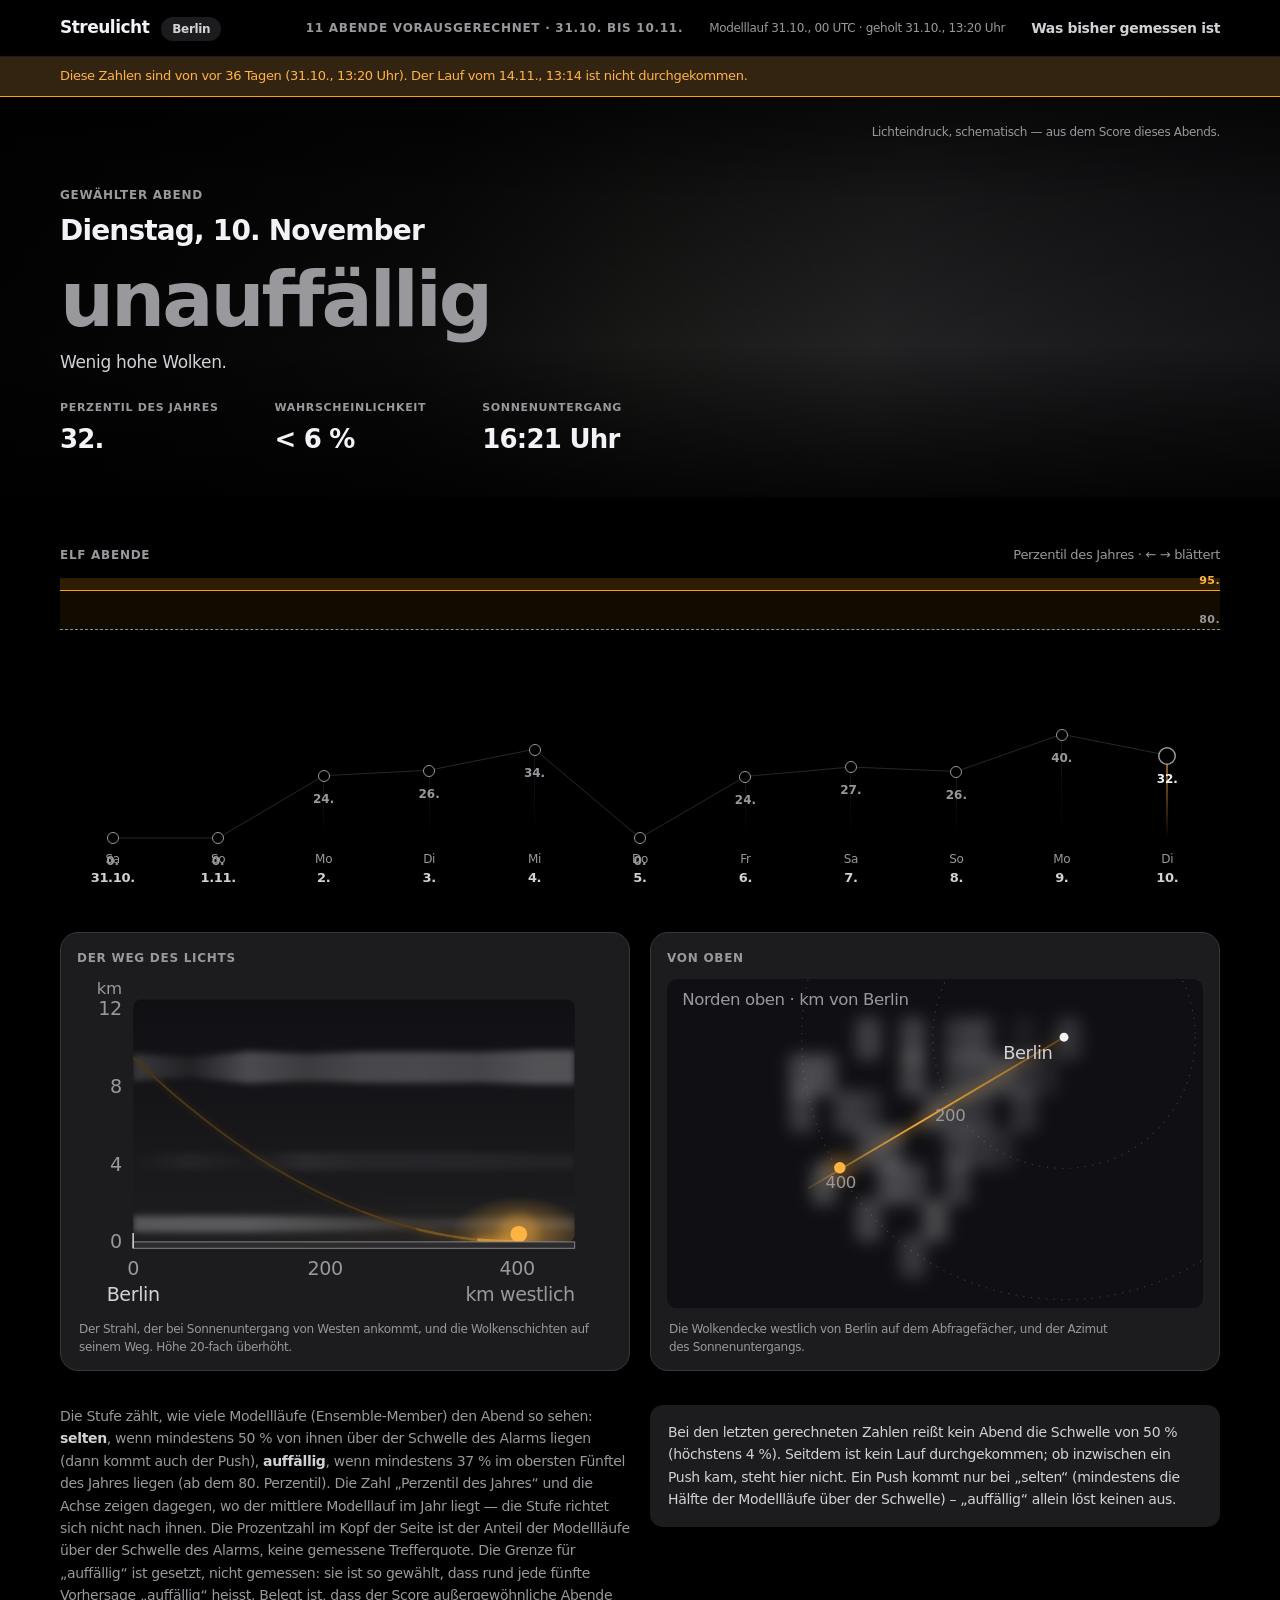
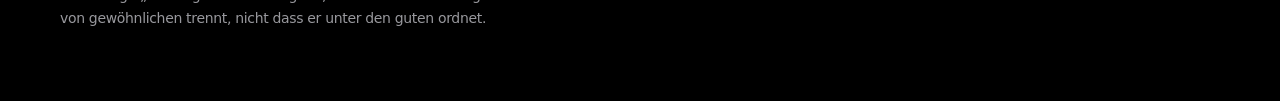
==== commit 8717c0f2: "Seiten" ====
--- a/index.html
+++ b/index.html
@@ -1,8 +1,8 @@
 <!doctype html><html lang="de"><head><meta charset="utf-8">
 <meta name="viewport" content="width=device-width,initial-scale=1">
 <meta name="color-scheme" content="dark">
-<meta name="streulicht-geholt" content="2026-10-24T13:20:00Z">
-<meta name="streulicht-laufziele" content="2026-10-22T12:56:57Z,2026-10-23T12:54:51Z,2026-10-24T12:52:47Z,2026-10-25T12:50:43Z,2026-10-26T12:48:41Z,2026-10-27T12:46:40Z,2026-10-28T12:44:40Z,2026-10-29T12:42:41Z,2026-10-30T12:40:44Z,2026-10-31T12:38:49Z,2026-11-01T12:36:55Z,2026-11-02T12:35:02Z,2026-11-03T12:33:12Z,2026-11-04T12:31:23Z,2026-11-05T12:29:35Z,2026-11-06T12:27:49Z,2026-11-07T12:26:06Z">
+<meta name="streulicht-geholt" content="2026-10-31T12:20:00Z">
+<meta name="streulicht-laufziele" content="2026-10-29T12:42:41Z,2026-10-30T12:40:44Z,2026-10-31T12:38:49Z,2026-11-01T12:36:55Z,2026-11-02T12:35:02Z,2026-11-03T12:33:12Z,2026-11-04T12:31:23Z,2026-11-05T12:29:35Z,2026-11-06T12:27:49Z,2026-11-07T12:26:06Z,2026-11-08T12:24:24Z,2026-11-09T12:22:44Z,2026-11-10T12:21:06Z,2026-11-11T12:19:30Z,2026-11-12T12:17:56Z,2026-11-13T12:16:24Z,2026-11-14T12:14:55Z">
 <meta name="streulicht-fenster-min" content="60">
 <meta name="streulicht-zone" content="Europe/Berlin">
 <title>Streulicht</title><style>
@@ -419,18 +419,18 @@
 <header class="topbar"><div class="topbar-inhalt">
 <div class="wortmarke"><p class="marke-wort">Streulicht</p>
 <span class="ortspille">Berlin</span></div>
-<nav class="leiste-nav"><span class="leiste-korpus">11 ABENDE VORAUSGERECHNET &#183; 24.10. BIS 03.11.</span>
-<span class="leiste-stand">Modelllauf 23.10., 18&nbsp;UTC &#183; geholt 24.10., 15:20&nbsp;Uhr</span>
+<nav class="leiste-nav"><span class="leiste-korpus">11 ABENDE VORAUSGERECHNET &#183; 31.10. BIS 10.11.</span>
+<span class="leiste-stand">Modelllauf 31.10., 00&nbsp;UTC &#183; geholt 31.10., 13:20&nbsp;Uhr</span>
 <a href="bisher.html">Was bisher gemessen ist</a></nav>
 </div></header>
 
 
-<p class="korpus">11 ABENDE VORAUSGERECHNET &#183; 24.10. BIS 03.11.</p>
-<p class="stand">Modelllauf 23.10., 18&nbsp;UTC &#183; geholt 24.10., 15:20&nbsp;Uhr</p>
+<p class="korpus">11 ABENDE VORAUSGERECHNET &#183; 31.10. BIS 10.11.</p>
+<p class="stand">Modelllauf 31.10., 00&nbsp;UTC &#183; geholt 31.10., 13:20&nbsp;Uhr</p>
 
 <main>
 <section class="kopfbild">
-<div class="bandflaeche" id="bandflaeche"><svg viewBox="0 0 100 20" preserveAspectRatio="none" xmlns="http://www.w3.org/2000/svg" role="img" aria-label="Lichteindruck, schematisch"><defs><linearGradient id="bq1" x1="0" x2="1" y1="0" y2="0"><stop offset="0.00" stop-color="#1e1c23"/><stop offset="0.25" stop-color="#2e272a"/><stop offset="0.50" stop-color="#453529"/><stop offset="0.75" stop-color="#483d2e"/><stop offset="1.00" stop-color="#413d3b"/></linearGradient><linearGradient id="bs1" x1="0" x2="0" y1="0" y2="1"><stop offset="0" stop-color="#000" stop-opacity=".55"/><stop offset=".62" stop-color="#000" stop-opacity="0"/><stop offset="1" stop-color="#000" stop-opacity=".35"/></linearGradient></defs><rect width="100" height="20" fill="url(#bq1)"/><rect width="100" height="20" fill="url(#bs1)"/></svg></div>
+<div class="bandflaeche" id="bandflaeche"><svg viewBox="0 0 100 20" preserveAspectRatio="none" xmlns="http://www.w3.org/2000/svg" role="img" aria-label="Lichteindruck, schematisch"><defs><linearGradient id="bq1" x1="0" x2="1" y1="0" y2="0"><stop offset="0.00" stop-color="#1e1e22"/><stop offset="0.25" stop-color="#26262a"/><stop offset="0.50" stop-color="#2e2d2b"/><stop offset="0.75" stop-color="#28282b"/><stop offset="1.00" stop-color="#202024"/></linearGradient><linearGradient id="bs1" x1="0" x2="0" y1="0" y2="1"><stop offset="0" stop-color="#000" stop-opacity=".55"/><stop offset=".62" stop-color="#000" stop-opacity="0"/><stop offset="1" stop-color="#000" stop-opacity=".35"/></linearGradient></defs><rect width="100" height="20" fill="url(#bq1)"/><rect width="100" height="20" fill="url(#bs1)"/></svg></div>
 <i class="schleier s-quer"></i><i class="schleier s-hoch"></i>
 <!-- T-0059: role="status" + aria-live="polite".  waehle() tauscht hier
      Etikett, Datum, Stufe, Grund, Zahlen und drei Kennzahlen aus - per
@@ -439,18 +439,18 @@
      "polite" statt "assertive": das Blaettern ist eine Erkundung, keine
      Warnung - es darf den Vorlesefluss nicht unterbrechen. -->
 <div class="heroinhalt" role="status" aria-live="polite">
-<p class="etikett" id="etikett">Bester Abend im Fenster</p>
-<h1 class="datum" id="datum">Sonntag, 25. Oktober</h1>
+<p class="etikett" id="etikett">Gew&auml;hlter Abend</p>
+<h1 class="datum" id="datum">Sonntag, 1. November</h1>
 <p class="stufe unauffaellig" id="stufe">unauffällig</p>
-<p class="grund" id="grund">Wenig mittelhohe Wolken, Lichtweg nach Westen teils frei.</p>
-<p class="zahlen" id="zahlen">65. Perzentil des Jahres · &lt; 6 % Wahrscheinlichkeit · Sonnenuntergang 16:50 Uhr</p>
+<p class="grund" id="grund">Wenig mittelhohe Wolken, aber tiefe Decke über der Stadt.</p>
+<p class="zahlen" id="zahlen">0. Perzentil des Jahres · &lt; 6 % Wahrscheinlichkeit · Sonnenuntergang 16:36 Uhr</p>
 <div class="kennzahlen">
 <div><p class="kzlabel">Perzentil des Jahres</p>
-<p class="kzwert" id="kz0">65.</p></div>
+<p class="kzwert" id="kz0">0.</p></div>
 <div><p class="kzlabel">Wahrscheinlichkeit</p>
 <p class="kzwert" id="kz1">&lt; 6 %</p></div>
 <div><p class="kzlabel">Sonnenuntergang</p>
-<p class="kzwert" id="kz2">16:50 Uhr</p></div>
+<p class="kzwert" id="kz2">16:36 Uhr</p></div>
 </div></div>
 <p class="bandfuss">Lichteindruck, schematisch &#8212; aus dem Score dieses
 Abends.</p>
@@ -465,22 +465,22 @@
 <b class="zonenname" style="top:5%;color:var(--akzent-tinte)">95.</b>
 <b class="zonenname" style="top:20%;color:var(--gedaempft)">80.</b>
 <svg class="linie" viewBox="0 0 100 100" preserveAspectRatio="none"
- aria-hidden="true"><polyline points="4.55,40.66 13.64,35.32 22.73,52.09 31.82,51.54 40.91,57.63 50.00,62.22 59.09,64.34 68.18,61.94 77.27,64.34 86.36,70.91 95.45,72.83" fill="none"
+ aria-hidden="true"><polyline points="4.55,100.00 13.64,100.00 22.73,76.04 31.82,73.92 40.91,65.85 50.00,100.00 59.09,76.32 68.18,72.69 77.27,74.40 86.36,60.10 95.45,68.17" fill="none"
  stroke="#38383a" stroke-width=".7"
  vector-effect="non-scaling-stroke"/></svg>
 <div class="marken" role="tablist"
- aria-label="Abende im Vorhersagefenster"><button class="marke unauffaellig" data-i="0" role="tab" aria-selected="false" tabindex="-1" aria-label="Samstag, 24. Oktober, unauffällig, 59. Perzentil"><i class="fahne" style="top:40.657%" aria-hidden="true"></i><i class="punkt" style="top:40.657%" aria-hidden="true"></i><b class="rang" style="top:calc(40.657% + 14px)" aria-hidden="true">59.</b></button><button class="marke unauffaellig an" data-i="1" role="tab" aria-selected="true" tabindex="0" aria-label="Sonntag, 25. Oktober, unauffällig, 65. Perzentil"><i class="fahne" style="top:35.318%" aria-hidden="true"></i><i class="punkt" style="top:35.318%" aria-hidden="true"></i><b class="rang" style="top:calc(35.318% + 14px)" aria-hidden="true">65.</b></button><button class="marke unauffaellig" data-i="2" role="tab" aria-selected="false" tabindex="-1" aria-label="Montag, 26. Oktober, unauffällig, 48. Perzentil"><i class="fahne" style="top:52.088%" aria-hidden="true"></i><i class="punkt" style="top:52.088%" aria-hidden="true"></i><b class="rang" style="top:calc(52.088% + 14px)" aria-hidden="true">48.</b></button><button class="marke unauffaellig" data-i="3" role="tab" aria-selected="false" tabindex="-1" aria-label="Dienstag, 27. Oktober, unauffällig, 48. Perzentil"><i class="fahne" style="top:51.540%" aria-hidden="true"></i><i class="punkt" style="top:51.540%" aria-hidden="true"></i><b class="rang" style="top:calc(51.540% + 14px)" aria-hidden="true">48.</b></button><button class="marke unauffaellig" data-i="4" role="tab" aria-selected="false" tabindex="-1" aria-label="Mittwoch, 28. Oktober, unauffällig, 42. Perzentil"><i class="fahne" style="top:57.632%" aria-hidden="true"></i><i class="punkt" style="top:57.632%" aria-hidden="true"></i><b class="rang" style="top:calc(57.632% + 14px)" aria-hidden="true">42.</b></button><button class="marke unauffaellig" data-i="5" role="tab" aria-selected="false" tabindex="-1" aria-label="Donnerstag, 29. Oktober, unauffällig, 38. Perzentil"><i class="fahne" style="top:62.218%" aria-hidden="true"></i><i class="punkt" style="top:62.218%" aria-hidden="true"></i><b class="rang" style="top:calc(62.218% + 14px)" aria-hidden="true">38.</b></button><button class="marke unauffaellig" data-i="6" role="tab" aria-selected="false" tabindex="-1" aria-label="Freitag, 30. Oktober, unauffällig, 36. Perzentil"><i class="fahne" style="top:64.339%" aria-hidden="true"></i><i class="punkt" style="top:64.339%" aria-hidden="true"></i><b class="rang" style="top:calc(64.339% + 14px)" aria-hidden="true">36.</b></button><button class="marke unauffaellig" data-i="7" role="tab" aria-selected="false" tabindex="-1" aria-label="Samstag, 31. Oktober, unauffällig, 38. Perzentil"><i class="fahne" style="top:61.944%" aria-hidden="true"></i><i class="punkt" style="top:61.944%" aria-hidden="true"></i><b class="rang" style="top:calc(61.944% + 14px)" aria-hidden="true">38.</b></button><button class="marke unauffaellig" data-i="8" role="tab" aria-selected="false" tabindex="-1" aria-label="Sonntag, 1. November, unauffällig, 36. Perzentil"><i class="fahne" style="top:64.339%" aria-hidden="true"></i><i class="punkt" style="top:64.339%" aria-hidden="true"></i><b class="rang" style="top:calc(64.339% + 14px)" aria-hidden="true">36.</b></button><button class="marke unauffaellig" data-i="9" role="tab" aria-selected="false" tabindex="-1" aria-label="Montag, 2. November, unauffällig, 29. Perzentil"><i class="fahne" style="top:70.910%" aria-hidden="true"></i><i class="punkt" style="top:70.910%" aria-hidden="true"></i><b class="rang" style="top:calc(70.910% + 14px)" aria-hidden="true">29.</b></button><button class="marke unauffaellig" data-i="10" role="tab" aria-selected="false" tabindex="-1" aria-label="Dienstag, 3. November, unauffällig, 27. Perzentil"><i class="fahne" style="top:72.827%" aria-hidden="true"></i><i class="punkt" style="top:72.827%" aria-hidden="true"></i><b class="rang" style="top:calc(72.827% + 14px)" aria-hidden="true">27.</b></button></div></div>
-<div class="achsenfuss" aria-hidden="true"><div><div class="wt">Sa</div><div class="dt">24.10.</div></div><div class="an"><div class="wt">So</div><div class="dt">25.</div></div><div><div class="wt">Mo</div><div class="dt">26.</div></div><div><div class="wt">Di</div><div class="dt">27.</div></div><div><div class="wt">Mi</div><div class="dt">28.</div></div><div><div class="wt">Do</div><div class="dt">29.</div></div><div><div class="wt">Fr</div><div class="dt">30.</div></div><div><div class="wt">Sa</div><div class="dt">31.</div></div><div><div class="wt">So</div><div class="dt">1.11.</div></div><div><div class="wt">Mo</div><div class="dt">2.</div></div><div><div class="wt">Di</div><div class="dt">3.</div></div></div></section>
+ aria-label="Abende im Vorhersagefenster"><button class="marke unauffaellig" data-i="0" role="tab" aria-selected="false" tabindex="-1" aria-label="Samstag, 31. Oktober, unauffällig, 0. Perzentil"><i class="fahne" style="top:100.000%" aria-hidden="true"></i><i class="punkt" style="top:100.000%" aria-hidden="true"></i><b class="rang" style="top:calc(100.000% + 14px)" aria-hidden="true">0.</b></button><button class="marke unauffaellig an" data-i="1" role="tab" aria-selected="true" tabindex="0" aria-label="Sonntag, 1. November, unauffällig, 0. Perzentil"><i class="fahne" style="top:100.000%" aria-hidden="true"></i><i class="punkt" style="top:100.000%" aria-hidden="true"></i><b class="rang" style="top:calc(100.000% + 14px)" aria-hidden="true">0.</b></button><button class="marke unauffaellig" data-i="2" role="tab" aria-selected="false" tabindex="-1" aria-label="Montag, 2. November, unauffällig, 24. Perzentil"><i class="fahne" style="top:76.044%" aria-hidden="true"></i><i class="punkt" style="top:76.044%" aria-hidden="true"></i><b class="rang" style="top:calc(76.044% + 14px)" aria-hidden="true">24.</b></button><button class="marke unauffaellig" data-i="3" role="tab" aria-selected="false" tabindex="-1" aria-label="Dienstag, 3. November, unauffällig, 26. Perzentil"><i class="fahne" style="top:73.922%" aria-hidden="true"></i><i class="punkt" style="top:73.922%" aria-hidden="true"></i><b class="rang" style="top:calc(73.922% + 14px)" aria-hidden="true">26.</b></button><button class="marke unauffaellig" data-i="4" role="tab" aria-selected="false" tabindex="-1" aria-label="Mittwoch, 4. November, unauffällig, 34. Perzentil"><i class="fahne" style="top:65.845%" aria-hidden="true"></i><i class="punkt" style="top:65.845%" aria-hidden="true"></i><b class="rang" style="top:calc(65.845% + 14px)" aria-hidden="true">34.</b></button><button class="marke unauffaellig" data-i="5" role="tab" aria-selected="false" tabindex="-1" aria-label="Donnerstag, 5. November, unauffällig, 0. Perzentil"><i class="fahne" style="top:100.000%" aria-hidden="true"></i><i class="punkt" style="top:100.000%" aria-hidden="true"></i><b class="rang" style="top:calc(100.000% + 14px)" aria-hidden="true">0.</b></button><button class="marke unauffaellig" data-i="6" role="tab" aria-selected="false" tabindex="-1" aria-label="Freitag, 6. November, unauffällig, 24. Perzentil"><i class="fahne" style="top:76.318%" aria-hidden="true"></i><i class="punkt" style="top:76.318%" aria-hidden="true"></i><b class="rang" style="top:calc(76.318% + 14px)" aria-hidden="true">24.</b></button><button class="marke unauffaellig" data-i="7" role="tab" aria-selected="false" tabindex="-1" aria-label="Samstag, 7. November, unauffällig, 27. Perzentil"><i class="fahne" style="top:72.690%" aria-hidden="true"></i><i class="punkt" style="top:72.690%" aria-hidden="true"></i><b class="rang" style="top:calc(72.690% + 14px)" aria-hidden="true">27.</b></button><button class="marke unauffaellig" data-i="8" role="tab" aria-selected="false" tabindex="-1" aria-label="Sonntag, 8. November, unauffällig, 26. Perzentil"><i class="fahne" style="top:74.401%" aria-hidden="true"></i><i class="punkt" style="top:74.401%" aria-hidden="true"></i><b class="rang" style="top:calc(74.401% + 14px)" aria-hidden="true">26.</b></button><button class="marke unauffaellig" data-i="9" role="tab" aria-selected="false" tabindex="-1" aria-label="Montag, 9. November, unauffällig, 40. Perzentil"><i class="fahne" style="top:60.096%" aria-hidden="true"></i><i class="punkt" style="top:60.096%" aria-hidden="true"></i><b class="rang" style="top:calc(60.096% + 14px)" aria-hidden="true">40.</b></button><button class="marke unauffaellig" data-i="10" role="tab" aria-selected="false" tabindex="-1" aria-label="Dienstag, 10. November, unauffällig, 32. Perzentil"><i class="fahne" style="top:68.172%" aria-hidden="true"></i><i class="punkt" style="top:68.172%" aria-hidden="true"></i><b class="rang" style="top:calc(68.172% + 14px)" aria-hidden="true">32.</b></button></div></div>
+<div class="achsenfuss" aria-hidden="true"><div><div class="wt">Sa</div><div class="dt">31.10.</div></div><div class="an"><div class="wt">So</div><div class="dt">1.11.</div></div><div><div class="wt">Mo</div><div class="dt">2.</div></div><div><div class="wt">Di</div><div class="dt">3.</div></div><div><div class="wt">Mi</div><div class="dt">4.</div></div><div><div class="wt">Do</div><div class="dt">5.</div></div><div><div class="wt">Fr</div><div class="dt">6.</div></div><div><div class="wt">Sa</div><div class="dt">7.</div></div><div><div class="wt">So</div><div class="dt">8.</div></div><div><div class="wt">Mo</div><div class="dt">9.</div></div><div><div class="wt">Di</div><div class="dt">10.</div></div></div></section>
 
 <section class="grafiken">
 <div class="karte"><p class="kartentitel">Der Weg des Lichts</p>
-<div id="schnitt"><svg viewBox="0 0 420 258" xmlns="http://www.w3.org/2000/svg" role="img" aria-label="Vertikalschnitt nach Westen"><style>text{font-family:-apple-system, BlinkMacSystemFont, "SF Pro Text", "SF Pro Display", "Segoe UI", system-ui, Roboto, sans-serif}text:not([fill]){fill:var(--gedaempft, #98989d)}</style><defs><linearGradient id="himmel" x1="0" x2="0" y1="0" y2="1"><stop offset="0" stop-color="#101014"/><stop offset="1" stop-color="#1d1d20"/></linearGradient><filter id="weich" x="-20%" y="-40%" width="140%" height="180%"><feGaussianBlur stdDeviation="2.6"/></filter><filter id="glut" x="-20%" y="-60%" width="140%" height="220%"><feGaussianBlur stdDeviation="3.2"/></filter><clipPath id="rahmen"><rect x="44.0" y="16.0" width="346.0" height="190.0" rx="6"/></clipPath><linearGradient id="cg0" x1="0" x2="1" y1="0" y2="0"><stop offset="0.000" stop-color="#c7c7cc" stop-opacity="0.000"/><stop offset="0.130" stop-color="#c7c7cc" stop-opacity="0.000"/><stop offset="0.261" stop-color="#c7c7cc" stop-opacity="0.000"/><stop offset="0.391" stop-color="#c7c7cc" stop-opacity="0.014"/><stop offset="0.522" stop-color="#c7c7cc" stop-opacity="0.043"/><stop offset="0.652" stop-color="#c7c7cc" stop-opacity="0.000"/><stop offset="0.783" stop-color="#c7c7cc" stop-opacity="0.000"/><stop offset="0.913" stop-color="#c7c7cc" stop-opacity="0.000"/></linearGradient><linearGradient id="cg1" x1="0" x2="1" y1="0" y2="0"><stop offset="0.000" stop-color="#c7c7cc" stop-opacity="0.223"/><stop offset="0.130" stop-color="#c7c7cc" stop-opacity="0.216"/><stop offset="0.261" stop-color="#c7c7cc" stop-opacity="0.144"/><stop offset="0.391" stop-color="#c7c7cc" stop-opacity="0.238"/><stop offset="0.522" stop-color="#c7c7cc" stop-opacity="0.295"/><stop offset="0.652" stop-color="#c7c7cc" stop-opacity="0.238"/><stop offset="0.783" stop-color="#c7c7cc" stop-opacity="0.216"/><stop offset="0.913" stop-color="#c7c7cc" stop-opacity="0.202"/></linearGradient><linearGradient id="cg2" x1="0" x2="1" y1="0" y2="0"><stop offset="0.000" stop-color="#c7c7cc" stop-opacity="0.079"/><stop offset="0.130" stop-color="#c7c7cc" stop-opacity="0.065"/><stop offset="0.261" stop-color="#c7c7cc" stop-opacity="0.065"/><stop offset="0.391" stop-color="#c7c7cc" stop-opacity="0.180"/><stop offset="0.522" stop-color="#c7c7cc" stop-opacity="0.166"/><stop offset="0.652" stop-color="#c7c7cc" stop-opacity="0.158"/><stop offset="0.783" stop-color="#c7c7cc" stop-opacity="0.180"/><stop offset="0.913" stop-color="#c7c7cc" stop-opacity="0.079"/></linearGradient><radialGradient id="halo"><stop offset="0" stop-color="#ffb340" stop-opacity=".55"/><stop offset="1" stop-color="#ffb340" stop-opacity="0"/></radialGradient><radialGradient id="waesche"><stop offset="0" stop-color="#ffb340" stop-opacity="0.327"/><stop offset=".55" stop-color="#ffb340" stop-opacity="0.131"/><stop offset="1" stop-color="#ffb340" stop-opacity="0"/></radialGradient></defs><rect x="44.0" y="16.0" width="346.0" height="190.0" rx="6" fill="url(#himmel)"/><g clip-path="url(#rahmen)"><polygon points="44.0,63.2 51.5,63.2 59.0,63.2 66.6,63.2 74.1,63.2 81.6,63.2 89.1,63.2 96.7,63.2 104.2,63.2 111.7,63.2 119.2,63.2 126.7,63.2 134.3,63.2 141.8,63.2 149.3,63.1 156.8,63.1 164.3,63.0 171.9,63.0 179.4,62.9 186.9,62.8 194.4,62.7 202.0,62.6 209.5,62.5 217.0,62.4 224.5,62.3 232.0,62.5 239.6,62.6 247.1,62.8 254.6,62.9 262.1,63.1 269.7,63.2 277.2,63.2 284.7,63.2 292.2,63.2 299.7,63.2 307.3,63.2 314.8,63.2 322.3,63.2 329.8,63.2 337.3,63.2 344.9,63.2 352.4,63.2 359.9,63.2 367.4,63.2 375.0,63.2 382.5,63.2 390.0,63.2 390.0,75.2 382.5,75.2 375.0,75.2 367.4,75.2 359.9,75.2 352.4,75.2 344.9,75.2 337.3,75.2 329.8,75.2 322.3,75.2 314.8,75.2 307.3,75.2 299.7,75.2 292.2,75.2 284.7,75.2 277.2,75.2 269.7,75.2 262.1,75.3 254.6,75.5 247.1,75.6 239.6,75.8 232.0,75.9 224.5,76.1 217.0,76.0 209.5,75.9 202.0,75.8 194.4,75.7 186.9,75.6 179.4,75.5 171.9,75.4 164.3,75.4 156.8,75.3 149.3,75.3 141.8,75.2 134.3,75.2 126.7,75.2 119.2,75.2 111.7,75.2 104.2,75.2 96.7,75.2 89.1,75.2 81.6,75.2 74.1,75.2 66.6,75.2 59.0,75.2 51.5,75.2 44.0,75.2" fill="url(#cg0)" filter="url(#weich)"/><polygon points="44.0,133.4 51.5,133.4 59.0,133.4 66.6,133.4 74.1,133.5 81.6,133.5 89.1,133.5 96.7,133.7 104.2,134.0 111.7,134.2 119.2,134.4 126.7,134.6 134.3,134.9 141.8,134.6 149.3,134.3 156.8,134.0 164.3,133.7 171.9,133.4 179.4,133.1 186.9,132.9 194.4,132.7 202.0,132.5 209.5,132.4 217.0,132.2 224.5,132.0 232.0,132.2 239.6,132.4 247.1,132.5 254.6,132.7 262.1,132.9 269.7,133.1 277.2,133.2 284.7,133.2 292.2,133.3 299.7,133.4 307.3,133.4 314.8,133.5 322.3,133.5 329.8,133.6 337.3,133.6 344.9,133.7 352.4,133.7 359.9,133.8 367.4,133.8 375.0,133.8 382.5,133.8 390.0,133.8 390.0,152.1 382.5,152.1 375.0,152.1 367.4,152.1 359.9,152.1 352.4,152.1 344.9,152.2 337.3,152.2 329.8,152.3 322.3,152.3 314.8,152.3 307.3,152.4 299.7,152.5 292.2,152.5 284.7,152.6 277.2,152.7 269.7,152.8 262.1,152.9 254.6,153.1 247.1,153.3 239.6,153.5 232.0,153.7 224.5,153.8 217.0,153.7 209.5,153.5 202.0,153.3 194.4,153.1 186.9,152.9 179.4,152.8 171.9,152.5 164.3,152.2 156.8,151.9 149.3,151.6 141.8,151.3 134.3,151.0 126.7,151.2 119.2,151.4 111.7,151.7 104.2,151.9 96.7,152.1 89.1,152.3 81.6,152.4 74.1,152.4 66.6,152.4 59.0,152.4 51.5,152.5 44.0,152.5" fill="url(#cg1)" filter="url(#weich)"/><polygon points="44.0,188.3 51.5,188.3 59.0,188.3 66.6,188.3 74.1,188.4 81.6,188.4 89.1,188.4 96.7,188.4 104.2,188.4 111.7,188.4 119.2,188.4 126.7,188.4 134.3,188.4 141.8,188.2 149.3,188.0 156.8,187.8 164.3,187.6 171.9,187.4 179.4,187.2 186.9,187.2 194.4,187.3 202.0,187.3 209.5,187.3 217.0,187.3 224.5,187.4 232.0,187.4 239.6,187.4 247.1,187.4 254.6,187.4 262.1,187.4 269.7,187.4 277.2,187.4 284.7,187.4 292.2,187.3 299.7,187.3 307.3,187.3 314.8,187.2 322.3,187.4 329.8,187.6 337.3,187.7 344.9,187.9 352.4,188.1 359.9,188.3 367.4,188.3 375.0,188.3 382.5,188.3 390.0,188.3 390.0,195.6 382.5,195.6 375.0,195.6 367.4,195.6 359.9,195.6 352.4,195.8 344.9,196.0 337.3,196.1 329.8,196.3 322.3,196.5 314.8,196.7 307.3,196.6 299.7,196.6 292.2,196.5 284.7,196.5 277.2,196.5 269.7,196.4 262.1,196.5 254.6,196.5 247.1,196.5 239.6,196.5 232.0,196.5 224.5,196.5 217.0,196.5 209.5,196.6 202.0,196.6 194.4,196.6 186.9,196.6 179.4,196.7 171.9,196.5 164.3,196.3 156.8,196.1 149.3,195.9 141.8,195.7 134.3,195.5 126.7,195.5 119.2,195.5 111.7,195.5 104.2,195.5 96.7,195.5 89.1,195.5 81.6,195.5 74.1,195.5 66.6,195.6 59.0,195.6 51.5,195.6 44.0,195.6" fill="url(#cg2)" filter="url(#weich)"/><ellipse cx="244.9" cy="206.0" rx="230.9" ry="38" fill="url(#waesche)"/><g filter="url(#glut)" stroke-linecap="round"><line x1="44.0" y1="142.2" x2="50.0" y2="145.9" stroke="#af7c2d" stroke-width="6.57" opacity="0.430"/><line x1="50.0" y1="145.9" x2="56.0" y2="149.6" stroke="#af7c2d" stroke-width="6.57" opacity="0.430"/><line x1="56.0" y1="149.6" x2="62.1" y2="153.1" stroke="#af7c2d" stroke-width="6.57" opacity="0.430"/><line x1="62.1" y1="153.1" x2="68.1" y2="156.5" stroke="#af7c2d" stroke-width="6.57" opacity="0.430"/><line x1="68.1" y1="156.5" x2="74.1" y2="159.8" stroke="#af7c2d" stroke-width="6.57" opacity="0.430"/><line x1="74.1" y1="159.8" x2="80.1" y2="163.0" stroke="#af7c2d" stroke-width="6.57" opacity="0.430"/><line x1="80.1" y1="163.0" x2="86.1" y2="166.1" stroke="#af7c2d" stroke-width="6.57" opacity="0.430"/><line x1="86.1" y1="166.1" x2="92.1" y2="169.1" stroke="#af7c2d" stroke-width="6.57" opacity="0.430"/><line x1="92.1" y1="169.1" x2="98.2" y2="171.9" stroke="#af7c2d" stroke-width="6.57" opacity="0.430"/><line x1="98.2" y1="171.9" x2="104.2" y2="174.7" stroke="#af7c2d" stroke-width="6.57" opacity="0.430"/><line x1="104.2" y1="174.7" x2="110.2" y2="177.3" stroke="#af7c2d" stroke-width="6.57" opacity="0.430"/><line x1="110.2" y1="177.3" x2="116.2" y2="179.8" stroke="#af7c2d" stroke-width="6.57" opacity="0.430"/><line x1="116.2" y1="179.8" x2="122.2" y2="182.2" stroke="#af7c2d" stroke-width="6.57" opacity="0.430"/><line x1="122.2" y1="182.2" x2="128.2" y2="184.5" stroke="#af7c2d" stroke-width="6.57" opacity="0.430"/><line x1="128.2" y1="184.5" x2="134.3" y2="186.6" stroke="#af7c2d" stroke-width="6.57" opacity="0.430"/><line x1="134.3" y1="186.6" x2="140.3" y2="188.7" stroke="#bb8430" stroke-width="6.94" opacity="0.456"/><line x1="140.3" y1="188.7" x2="146.3" y2="190.6" stroke="#bb8430" stroke-width="6.94" opacity="0.456"/><line x1="146.3" y1="190.6" x2="152.3" y2="192.4" stroke="#bb8430" stroke-width="6.94" opacity="0.456"/><line x1="152.3" y1="192.4" x2="158.3" y2="194.1" stroke="#bb8430" stroke-width="6.94" opacity="0.456"/><line x1="158.3" y1="194.1" x2="164.3" y2="195.7" stroke="#bb8430" stroke-width="6.94" opacity="0.456"/><line x1="164.3" y1="195.7" x2="170.4" y2="197.2" stroke="#bb8430" stroke-width="6.94" opacity="0.456"/><line x1="170.4" y1="197.2" x2="176.4" y2="198.6" stroke="#bb8430" stroke-width="6.94" opacity="0.456"/><line x1="176.4" y1="198.6" x2="182.4" y2="199.8" stroke="#d29436" stroke-width="7.63" opacity="0.504"/><line x1="182.4" y1="199.8" x2="188.4" y2="201.0" stroke="#d29436" stroke-width="7.63" opacity="0.504"/><line x1="188.4" y1="201.0" x2="194.4" y2="202.0" stroke="#d29436" stroke-width="7.63" opacity="0.504"/><line x1="194.4" y1="202.0" x2="200.5" y2="202.9" stroke="#d29436" stroke-width="7.63" opacity="0.504"/><line x1="200.5" y1="202.9" x2="206.5" y2="203.7" stroke="#d29436" stroke-width="7.63" opacity="0.504"/><line x1="206.5" y1="203.7" x2="212.5" y2="204.3" stroke="#d29436" stroke-width="7.63" opacity="0.504"/><line x1="212.5" y1="204.3" x2="218.5" y2="204.9" stroke="#d29436" stroke-width="7.63" opacity="0.504"/><line x1="218.5" y1="204.9" x2="224.5" y2="205.3" stroke="#d29436" stroke-width="7.63" opacity="0.504"/><line x1="224.5" y1="205.3" x2="230.5" y2="205.7" stroke="#eaa53b" stroke-width="8.37" opacity="0.556"/><line x1="230.5" y1="205.7" x2="236.6" y2="205.9" stroke="#eaa53b" stroke-width="8.37" opacity="0.556"/><line x1="236.6" y1="205.9" x2="242.6" y2="206.0" stroke="#eaa53b" stroke-width="8.37" opacity="0.556"/><line x1="242.6" y1="206.0" x2="244.9" y2="206.0" stroke="#eaa53b" stroke-width="8.37" opacity="0.556"/></g><g stroke-linecap="round"><line x1="44.0" y1="142.2" x2="50.0" y2="145.9" stroke="#af7c2d" stroke-width="2.43"/><line x1="50.0" y1="145.9" x2="56.0" y2="149.6" stroke="#af7c2d" stroke-width="2.43"/><line x1="56.0" y1="149.6" x2="62.1" y2="153.1" stroke="#af7c2d" stroke-width="2.43"/><line x1="62.1" y1="153.1" x2="68.1" y2="156.5" stroke="#af7c2d" stroke-width="2.43"/><line x1="68.1" y1="156.5" x2="74.1" y2="159.8" stroke="#af7c2d" stroke-width="2.43"/><line x1="74.1" y1="159.8" x2="80.1" y2="163.0" stroke="#af7c2d" stroke-width="2.43"/><line x1="80.1" y1="163.0" x2="86.1" y2="166.1" stroke="#af7c2d" stroke-width="2.43"/><line x1="86.1" y1="166.1" x2="92.1" y2="169.1" stroke="#af7c2d" stroke-width="2.43"/><line x1="92.1" y1="169.1" x2="98.2" y2="171.9" stroke="#af7c2d" stroke-width="2.43"/><line x1="98.2" y1="171.9" x2="104.2" y2="174.7" stroke="#af7c2d" stroke-width="2.43"/><line x1="104.2" y1="174.7" x2="110.2" y2="177.3" stroke="#af7c2d" stroke-width="2.43"/><line x1="110.2" y1="177.3" x2="116.2" y2="179.8" stroke="#af7c2d" stroke-width="2.43"/><line x1="116.2" y1="179.8" x2="122.2" y2="182.2" stroke="#af7c2d" stroke-width="2.43"/><line x1="122.2" y1="182.2" x2="128.2" y2="184.5" stroke="#af7c2d" stroke-width="2.43"/><line x1="128.2" y1="184.5" x2="134.3" y2="186.6" stroke="#af7c2d" stroke-width="2.43"/><line x1="134.3" y1="186.6" x2="140.3" y2="188.7" stroke="#bb8430" stroke-width="2.55"/><line x1="140.3" y1="188.7" x2="146.3" y2="190.6" stroke="#bb8430" stroke-width="2.55"/><line x1="146.3" y1="190.6" x2="152.3" y2="192.4" stroke="#bb8430" stroke-width="2.55"/><line x1="152.3" y1="192.4" x2="158.3" y2="194.1" stroke="#bb8430" stroke-width="2.55"/><line x1="158.3" y1="194.1" x2="164.3" y2="195.7" stroke="#bb8430" stroke-width="2.55"/><line x1="164.3" y1="195.7" x2="170.4" y2="197.2" stroke="#bb8430" stroke-width="2.55"/><line x1="170.4" y1="197.2" x2="176.4" y2="198.6" stroke="#bb8430" stroke-width="2.55"/><line x1="176.4" y1="198.6" x2="182.4" y2="199.8" stroke="#d29436" stroke-width="2.77"/><line x1="182.4" y1="199.8" x2="188.4" y2="201.0" stroke="#d29436" stroke-width="2.77"/><line x1="188.4" y1="201.0" x2="194.4" y2="202.0" stroke="#d29436" stroke-width="2.77"/><line x1="194.4" y1="202.0" x2="200.5" y2="202.9" stroke="#d29436" stroke-width="2.77"/><line x1="200.5" y1="202.9" x2="206.5" y2="203.7" stroke="#d29436" stroke-width="2.77"/><line x1="206.5" y1="203.7" x2="212.5" y2="204.3" stroke="#d29436" stroke-width="2.77"/><line x1="212.5" y1="204.3" x2="218.5" y2="204.9" stroke="#d29436" stroke-width="2.77"/><line x1="218.5" y1="204.9" x2="224.5" y2="205.3" stroke="#d29436" stroke-width="2.77"/><line x1="224.5" y1="205.3" x2="230.5" y2="205.7" stroke="#eaa53b" stroke-width="3.00"/><line x1="230.5" y1="205.7" x2="236.6" y2="205.9" stroke="#eaa53b" stroke-width="3.00"/><line x1="236.6" y1="205.9" x2="242.6" y2="206.0" stroke="#eaa53b" stroke-width="3.00"/><line x1="242.6" y1="206.0" x2="244.9" y2="206.0" stroke="#eaa53b" stroke-width="3.00"/></g><ellipse cx="244.9" cy="200.0" rx="54" ry="30" fill="url(#halo)"/><circle cx="244.9" cy="200.0" r="16" fill="#ffb340" opacity=".22" filter="url(#glut)"/><circle cx="244.9" cy="200.0" r="6.5" fill="#ffb340"/></g><rect x="44.0" y="206.0" width="346.0" height="5" fill="var(--boden, #2c2c2e)" stroke="var(--gitter, #8e8e93)" stroke-width="0.7"/><line x1="44.0" y1="199.0" x2="44.0" y2="211.0" stroke="var(--tinte2, #d1d1d6)" stroke-width="1.2"/><text x="35.0" y="211.0" font-size="15" text-anchor="end">0</text><text x="35.0" y="150.2" font-size="15" text-anchor="end">4</text><text x="35.0" y="89.4" font-size="15" text-anchor="end">8</text><text x="35.0" y="28.6" font-size="15" text-anchor="end">12</text><text x="35.0" y="12.0" font-size="13" text-anchor="end">km</text><text x="44.0" y="232.0" font-size="15" text-anchor="middle">0</text><text x="194.4" y="232.0" font-size="15" text-anchor="middle">200</text><text x="344.9" y="232.0" font-size="15" text-anchor="middle">400</text><text x="390.0" y="252.0" font-size="15" text-anchor="end">km westlich</text><text x="44.0" y="252.0" font-size="15" text-anchor="middle" fill="var(--tinte2, #d1d1d6)">Berlin</text></svg></div>
+<div id="schnitt"><svg viewBox="0 0 420 258" xmlns="http://www.w3.org/2000/svg" role="img" aria-label="Vertikalschnitt nach Westen"><style>text{font-family:-apple-system, BlinkMacSystemFont, "SF Pro Text", "SF Pro Display", "Segoe UI", system-ui, Roboto, sans-serif}text:not([fill]){fill:var(--gedaempft, #98989d)}</style><defs><linearGradient id="himmel" x1="0" x2="0" y1="0" y2="1"><stop offset="0" stop-color="#101014"/><stop offset="1" stop-color="#1d1d20"/></linearGradient><filter id="weich" x="-20%" y="-40%" width="140%" height="180%"><feGaussianBlur stdDeviation="2.6"/></filter><filter id="glut" x="-20%" y="-60%" width="140%" height="220%"><feGaussianBlur stdDeviation="3.2"/></filter><clipPath id="rahmen"><rect x="44.0" y="16.0" width="346.0" height="190.0" rx="6"/></clipPath><linearGradient id="cg0" x1="0" x2="1" y1="0" y2="0"><stop offset="0.000" stop-color="#c7c7cc" stop-opacity="0.000"/><stop offset="0.130" stop-color="#c7c7cc" stop-opacity="0.000"/><stop offset="0.261" stop-color="#c7c7cc" stop-opacity="0.000"/><stop offset="0.391" stop-color="#c7c7cc" stop-opacity="0.216"/><stop offset="0.522" stop-color="#c7c7cc" stop-opacity="0.144"/><stop offset="0.652" stop-color="#c7c7cc" stop-opacity="0.482"/><stop offset="0.783" stop-color="#c7c7cc" stop-opacity="0.619"/><stop offset="0.913" stop-color="#c7c7cc" stop-opacity="0.641"/></linearGradient><linearGradient id="cg2" x1="0" x2="1" y1="0" y2="0"><stop offset="0.000" stop-color="#c7c7cc" stop-opacity="0.720"/><stop offset="0.130" stop-color="#c7c7cc" stop-opacity="0.720"/><stop offset="0.261" stop-color="#c7c7cc" stop-opacity="0.720"/><stop offset="0.391" stop-color="#c7c7cc" stop-opacity="0.684"/><stop offset="0.522" stop-color="#c7c7cc" stop-opacity="0.720"/><stop offset="0.652" stop-color="#c7c7cc" stop-opacity="0.554"/><stop offset="0.783" stop-color="#c7c7cc" stop-opacity="0.662"/><stop offset="0.913" stop-color="#c7c7cc" stop-opacity="0.554"/></linearGradient><radialGradient id="halo"><stop offset="0" stop-color="#ffb340" stop-opacity=".55"/><stop offset="1" stop-color="#ffb340" stop-opacity="0"/></radialGradient><radialGradient id="waesche"><stop offset="0" stop-color="#ffb340" stop-opacity="0.000"/><stop offset=".55" stop-color="#ffb340" stop-opacity="0.000"/><stop offset="1" stop-color="#ffb340" stop-opacity="0"/></radialGradient></defs><rect x="44.0" y="16.0" width="346.0" height="190.0" rx="6" fill="url(#himmel)"/><g clip-path="url(#rahmen)"><polygon points="44.0,63.2 51.5,63.2 59.0,63.2 66.6,63.2 74.1,63.2 81.6,63.2 89.1,63.2 96.7,63.2 104.2,63.2 111.7,63.2 119.2,63.2 126.7,63.2 134.3,63.2 141.8,62.5 149.3,61.7 156.8,60.9 164.3,60.2 171.9,59.4 179.4,58.6 186.9,58.9 194.4,59.2 202.0,59.4 209.5,59.7 217.0,59.9 224.5,60.2 232.0,59.0 239.6,57.8 247.1,56.6 254.6,55.4 262.1,54.2 269.7,53.0 277.2,52.5 284.7,52.0 292.2,51.5 299.7,51.0 307.3,50.6 314.8,50.1 322.3,50.0 329.8,49.9 337.3,49.8 344.9,49.8 352.4,49.7 359.9,49.6 367.4,49.6 375.0,49.6 382.5,49.6 390.0,49.6 390.0,88.8 382.5,88.8 375.0,88.8 367.4,88.8 359.9,88.8 352.4,88.7 344.9,88.6 337.3,88.6 329.8,88.5 322.3,88.4 314.8,88.3 307.3,87.8 299.7,87.4 292.2,86.9 284.7,86.4 277.2,85.9 269.7,85.4 262.1,84.2 254.6,83.0 247.1,81.8 239.6,80.6 232.0,79.4 224.5,78.2 217.0,78.5 209.5,78.7 202.0,79.0 194.4,79.2 186.9,79.5 179.4,79.8 171.9,79.0 164.3,78.2 156.8,77.5 149.3,76.7 141.8,75.9 134.3,75.2 126.7,75.2 119.2,75.2 111.7,75.2 104.2,75.2 96.7,75.2 89.1,75.2 81.6,75.2 74.1,75.2 66.6,75.2 59.0,75.2 51.5,75.2 44.0,75.2" fill="url(#cg0)" filter="url(#weich)"/><polygon points="44.0,181.7 51.5,181.7 59.0,181.7 66.6,181.7 74.1,181.7 81.6,181.7 89.1,181.7 96.7,181.7 104.2,181.7 111.7,181.7 119.2,181.7 126.7,181.7 134.3,181.7 141.8,181.7 149.3,181.8 156.8,181.9 164.3,181.9 171.9,182.0 179.4,182.0 186.9,182.0 194.4,181.9 202.0,181.9 209.5,181.8 217.0,181.7 224.5,181.7 232.0,182.0 239.6,182.2 247.1,182.5 254.6,182.8 262.1,183.1 269.7,183.4 277.2,183.2 284.7,183.0 292.2,182.8 299.7,182.6 307.3,182.5 314.8,182.3 322.3,182.5 329.8,182.6 337.3,182.8 344.9,183.0 352.4,183.2 359.9,183.4 367.4,183.4 375.0,183.4 382.5,183.4 390.0,183.4 390.0,200.5 382.5,200.5 375.0,200.5 367.4,200.5 359.9,200.5 352.4,200.7 344.9,200.9 337.3,201.1 329.8,201.2 322.3,201.4 314.8,201.6 307.3,201.4 299.7,201.2 292.2,201.1 284.7,200.9 277.2,200.7 269.7,200.5 262.1,200.8 254.6,201.1 247.1,201.4 239.6,201.6 232.0,201.9 224.5,202.2 217.0,202.1 209.5,202.1 202.0,202.0 194.4,202.0 186.9,201.9 179.4,201.8 171.9,201.9 164.3,202.0 156.8,202.0 149.3,202.1 141.8,202.1 134.3,202.2 126.7,202.2 119.2,202.2 111.7,202.2 104.2,202.2 96.7,202.2 89.1,202.2 81.6,202.2 74.1,202.2 66.6,202.2 59.0,202.2 51.5,202.2 44.0,202.2" fill="url(#cg2)" filter="url(#weich)"/><ellipse cx="244.9" cy="206.0" rx="230.9" ry="38" fill="url(#waesche)"/><g filter="url(#glut)" stroke-linecap="round"><line x1="44.0" y1="142.2" x2="50.0" y2="145.9" stroke="#3a2a12" stroke-width="3.00" opacity="0.180"/><line x1="50.0" y1="145.9" x2="56.0" y2="149.6" stroke="#3a2a12" stroke-width="3.00" opacity="0.180"/><line x1="56.0" y1="149.6" x2="62.1" y2="153.1" stroke="#3a2a12" stroke-width="3.00" opacity="0.180"/><line x1="62.1" y1="153.1" x2="68.1" y2="156.5" stroke="#3a2a12" stroke-width="3.00" opacity="0.180"/><line x1="68.1" y1="156.5" x2="74.1" y2="159.8" stroke="#3a2a12" stroke-width="3.00" opacity="0.180"/><line x1="74.1" y1="159.8" x2="80.1" y2="163.0" stroke="#3a2a12" stroke-width="3.00" opacity="0.180"/><line x1="80.1" y1="163.0" x2="86.1" y2="166.1" stroke="#3a2a12" stroke-width="3.00" opacity="0.180"/><line x1="86.1" y1="166.1" x2="92.1" y2="169.1" stroke="#3a2a12" stroke-width="3.00" opacity="0.180"/><line x1="92.1" y1="169.1" x2="98.2" y2="171.9" stroke="#3a2a12" stroke-width="3.00" opacity="0.180"/><line x1="98.2" y1="171.9" x2="104.2" y2="174.7" stroke="#3a2a12" stroke-width="3.00" opacity="0.180"/><line x1="104.2" y1="174.7" x2="110.2" y2="177.3" stroke="#3a2a12" stroke-width="3.00" opacity="0.180"/><line x1="110.2" y1="177.3" x2="116.2" y2="179.8" stroke="#3a2a12" stroke-width="3.00" opacity="0.180"/><line x1="116.2" y1="179.8" x2="122.2" y2="182.2" stroke="#3a2a12" stroke-width="3.00" opacity="0.180"/><line x1="122.2" y1="182.2" x2="128.2" y2="184.5" stroke="#3a2a12" stroke-width="3.00" opacity="0.180"/><line x1="128.2" y1="184.5" x2="134.3" y2="186.6" stroke="#3a2a12" stroke-width="3.00" opacity="0.180"/><line x1="134.3" y1="186.6" x2="140.3" y2="188.7" stroke="#3b2b12" stroke-width="3.05" opacity="0.183"/><line x1="140.3" y1="188.7" x2="146.3" y2="190.6" stroke="#3b2b12" stroke-width="3.05" opacity="0.183"/><line x1="146.3" y1="190.6" x2="152.3" y2="192.4" stroke="#3b2b12" stroke-width="3.05" opacity="0.183"/><line x1="152.3" y1="192.4" x2="158.3" y2="194.1" stroke="#3b2b12" stroke-width="3.05" opacity="0.183"/><line x1="158.3" y1="194.1" x2="164.3" y2="195.7" stroke="#3b2b12" stroke-width="3.05" opacity="0.183"/><line x1="164.3" y1="195.7" x2="170.4" y2="197.2" stroke="#3b2b12" stroke-width="3.05" opacity="0.183"/><line x1="170.4" y1="197.2" x2="176.4" y2="198.6" stroke="#3b2b12" stroke-width="3.05" opacity="0.183"/><line x1="176.4" y1="198.6" x2="182.4" y2="199.8" stroke="#3f2d13" stroke-width="3.15" opacity="0.191"/><line x1="182.4" y1="199.8" x2="188.4" y2="201.0" stroke="#3f2d13" stroke-width="3.15" opacity="0.191"/><line x1="188.4" y1="201.0" x2="194.4" y2="202.0" stroke="#3f2d13" stroke-width="3.15" opacity="0.191"/><line x1="194.4" y1="202.0" x2="200.5" y2="202.9" stroke="#3f2d13" stroke-width="3.15" opacity="0.191"/><line x1="200.5" y1="202.9" x2="206.5" y2="203.7" stroke="#3f2d13" stroke-width="3.15" opacity="0.191"/><line x1="206.5" y1="203.7" x2="212.5" y2="204.3" stroke="#3f2d13" stroke-width="3.15" opacity="0.191"/><line x1="212.5" y1="204.3" x2="218.5" y2="204.9" stroke="#3f2d13" stroke-width="3.15" opacity="0.191"/><line x1="218.5" y1="204.9" x2="224.5" y2="205.3" stroke="#3f2d13" stroke-width="3.15" opacity="0.191"/><line x1="224.5" y1="205.3" x2="230.5" y2="205.7" stroke="#6d4d1e" stroke-width="4.54" opacity="0.288"/><line x1="230.5" y1="205.7" x2="236.6" y2="205.9" stroke="#6d4d1e" stroke-width="4.54" opacity="0.288"/><line x1="236.6" y1="205.9" x2="242.6" y2="206.0" stroke="#6d4d1e" stroke-width="4.54" opacity="0.288"/><line x1="242.6" y1="206.0" x2="244.9" y2="206.0" stroke="#6d4d1e" stroke-width="4.54" opacity="0.288"/></g><g stroke-linecap="round"><line x1="44.0" y1="142.2" x2="50.0" y2="145.9" stroke="#3a2a12" stroke-width="1.30"/><line x1="50.0" y1="145.9" x2="56.0" y2="149.6" stroke="#3a2a12" stroke-width="1.30"/><line x1="56.0" y1="149.6" x2="62.1" y2="153.1" stroke="#3a2a12" stroke-width="1.30"/><line x1="62.1" y1="153.1" x2="68.1" y2="156.5" stroke="#3a2a12" stroke-width="1.30"/><line x1="68.1" y1="156.5" x2="74.1" y2="159.8" stroke="#3a2a12" stroke-width="1.30"/><line x1="74.1" y1="159.8" x2="80.1" y2="163.0" stroke="#3a2a12" stroke-width="1.30"/><line x1="80.1" y1="163.0" x2="86.1" y2="166.1" stroke="#3a2a12" stroke-width="1.30"/><line x1="86.1" y1="166.1" x2="92.1" y2="169.1" stroke="#3a2a12" stroke-width="1.30"/><line x1="92.1" y1="169.1" x2="98.2" y2="171.9" stroke="#3a2a12" stroke-width="1.30"/><line x1="98.2" y1="171.9" x2="104.2" y2="174.7" stroke="#3a2a12" stroke-width="1.30"/><line x1="104.2" y1="174.7" x2="110.2" y2="177.3" stroke="#3a2a12" stroke-width="1.30"/><line x1="110.2" y1="177.3" x2="116.2" y2="179.8" stroke="#3a2a12" stroke-width="1.30"/><line x1="116.2" y1="179.8" x2="122.2" y2="182.2" stroke="#3a2a12" stroke-width="1.30"/><line x1="122.2" y1="182.2" x2="128.2" y2="184.5" stroke="#3a2a12" stroke-width="1.30"/><line x1="128.2" y1="184.5" x2="134.3" y2="186.6" stroke="#3a2a12" stroke-width="1.30"/><line x1="134.3" y1="186.6" x2="140.3" y2="188.7" stroke="#3b2b12" stroke-width="1.31"/><line x1="140.3" y1="188.7" x2="146.3" y2="190.6" stroke="#3b2b12" stroke-width="1.31"/><line x1="146.3" y1="190.6" x2="152.3" y2="192.4" stroke="#3b2b12" stroke-width="1.31"/><line x1="152.3" y1="192.4" x2="158.3" y2="194.1" stroke="#3b2b12" stroke-width="1.31"/><line x1="158.3" y1="194.1" x2="164.3" y2="195.7" stroke="#3b2b12" stroke-width="1.31"/><line x1="164.3" y1="195.7" x2="170.4" y2="197.2" stroke="#3b2b12" stroke-width="1.31"/><line x1="170.4" y1="197.2" x2="176.4" y2="198.6" stroke="#3b2b12" stroke-width="1.31"/><line x1="176.4" y1="198.6" x2="182.4" y2="199.8" stroke="#3f2d13" stroke-width="1.35"/><line x1="182.4" y1="199.8" x2="188.4" y2="201.0" stroke="#3f2d13" stroke-width="1.35"/><line x1="188.4" y1="201.0" x2="194.4" y2="202.0" stroke="#3f2d13" stroke-width="1.35"/><line x1="194.4" y1="202.0" x2="200.5" y2="202.9" stroke="#3f2d13" stroke-width="1.35"/><line x1="200.5" y1="202.9" x2="206.5" y2="203.7" stroke="#3f2d13" stroke-width="1.35"/><line x1="206.5" y1="203.7" x2="212.5" y2="204.3" stroke="#3f2d13" stroke-width="1.35"/><line x1="212.5" y1="204.3" x2="218.5" y2="204.9" stroke="#3f2d13" stroke-width="1.35"/><line x1="218.5" y1="204.9" x2="224.5" y2="205.3" stroke="#3f2d13" stroke-width="1.35"/><line x1="224.5" y1="205.3" x2="230.5" y2="205.7" stroke="#6d4d1e" stroke-width="1.79"/><line x1="230.5" y1="205.7" x2="236.6" y2="205.9" stroke="#6d4d1e" stroke-width="1.79"/><line x1="236.6" y1="205.9" x2="242.6" y2="206.0" stroke="#6d4d1e" stroke-width="1.79"/><line x1="242.6" y1="206.0" x2="244.9" y2="206.0" stroke="#6d4d1e" stroke-width="1.79"/></g><ellipse cx="244.9" cy="200.0" rx="54" ry="30" fill="url(#halo)"/><circle cx="244.9" cy="200.0" r="16" fill="#ffb340" opacity=".22" filter="url(#glut)"/><circle cx="244.9" cy="200.0" r="6.5" fill="#ffb340"/></g><rect x="44.0" y="206.0" width="346.0" height="5" fill="var(--boden, #2c2c2e)" stroke="var(--gitter, #8e8e93)" stroke-width="0.7"/><line x1="44.0" y1="199.0" x2="44.0" y2="211.0" stroke="var(--tinte2, #d1d1d6)" stroke-width="1.2"/><text x="35.0" y="211.0" font-size="15" text-anchor="end">0</text><text x="35.0" y="150.2" font-size="15" text-anchor="end">4</text><text x="35.0" y="89.4" font-size="15" text-anchor="end">8</text><text x="35.0" y="28.6" font-size="15" text-anchor="end">12</text><text x="35.0" y="12.0" font-size="13" text-anchor="end">km</text><text x="44.0" y="232.0" font-size="15" text-anchor="middle">0</text><text x="194.4" y="232.0" font-size="15" text-anchor="middle">200</text><text x="344.9" y="232.0" font-size="15" text-anchor="middle">400</text><text x="390.0" y="252.0" font-size="15" text-anchor="end">km westlich</text><text x="44.0" y="252.0" font-size="15" text-anchor="middle" fill="var(--tinte2, #d1d1d6)">Berlin</text></svg></div>
 <p class="kartenfuss">Der Strahl, der bei Sonnenuntergang von Westen
 ankommt, und die Wolkenschichten auf seinem Weg. H&ouml;he
 20-fach &uuml;berh&ouml;ht.</p></div>
 
 <div class="karte"><p class="kartentitel">Von oben</p>
-<div id="karte"><svg viewBox="0 0 420 258" xmlns="http://www.w3.org/2000/svg" role="img" aria-label="Karte der Wolkendecke westlich von Berlin"><style>text{font-family:-apple-system, BlinkMacSystemFont, "SF Pro Text", "SF Pro Display", "Segoe UI", system-ui, Roboto, sans-serif}text:not([fill]){fill:#98989d}</style><defs><filter id="decke" x="-15%" y="-15%" width="130%" height="130%"><feGaussianBlur stdDeviation="6"/></filter><filter id="fweich" x="-30%" y="-60%" width="160%" height="220%"><feGaussianBlur stdDeviation="5"/></filter><linearGradient id="fray" x1="1" x2="0" y1="0" y2="0"><stop offset="0" stop-color="#ff9f0a" stop-opacity=".25"/><stop offset=".58" stop-color="#ffb340" stop-opacity=".9"/><stop offset="1" stop-color="#ffb340" stop-opacity=".12"/></linearGradient><clipPath id="frahmen"><rect width="420" height="258" rx="8"/></clipPath></defs><rect width="420" height="258" rx="8" fill="#101014"/><g clip-path="url(#frahmen)"><circle cx="337.6" cy="48.2" r="119.4" fill="none" stroke="#38383a" stroke-width="0.9" stroke-dasharray="1 5"/><circle cx="337.6" cy="48.2" r="238.8" fill="none" stroke="#38383a" stroke-width="0.9" stroke-dasharray="1 5"/><g filter="url(#decke)" fill="#c7c7cc"><rect x="147.8" y="195.0" width="23.3" height="39.0" rx="5" opacity="0.102"/><rect x="168.0" y="195.0" width="23.3" height="39.0" rx="5" opacity="0.084"/><rect x="127.6" y="162.0" width="23.3" height="39.0" rx="5" opacity="0.096"/><rect x="208.4" y="162.0" width="23.3" height="39.0" rx="5" opacity="0.120"/><rect x="87.1" y="129.0" width="23.3" height="39.0" rx="5" opacity="0.168"/><rect x="147.8" y="129.0" width="23.3" height="39.0" rx="5" opacity="0.168"/><rect x="168.0" y="129.0" width="23.3" height="39.0" rx="5" opacity="0.162"/><rect x="228.7" y="129.0" width="23.3" height="39.0" rx="5" opacity="0.150"/><rect x="127.6" y="96.0" width="23.3" height="39.0" rx="5" opacity="0.180"/><rect x="168.0" y="96.0" width="23.3" height="39.0" rx="5" opacity="0.198"/><rect x="208.4" y="96.0" width="23.3" height="39.0" rx="5" opacity="0.180"/><rect x="228.7" y="96.0" width="23.3" height="39.0" rx="5" opacity="0.252"/><rect x="248.9" y="96.0" width="23.3" height="39.0" rx="5" opacity="0.120"/><rect x="87.1" y="63.0" width="23.3" height="39.0" rx="5" opacity="0.300"/><rect x="107.3" y="63.0" width="23.3" height="39.0" rx="5" opacity="0.312"/><rect x="147.8" y="63.0" width="23.3" height="39.0" rx="5" opacity="0.282"/><rect x="188.2" y="63.0" width="23.3" height="39.0" rx="5" opacity="0.246"/><rect x="228.7" y="63.0" width="23.3" height="39.0" rx="5" opacity="0.198"/><rect x="248.9" y="63.0" width="23.3" height="39.0" rx="5" opacity="0.120"/><rect x="269.1" y="63.0" width="23.3" height="39.0" rx="5" opacity="0.138"/><rect x="289.3" y="63.0" width="23.3" height="39.0" rx="5" opacity="0.162"/><rect x="309.6" y="63.0" width="23.3" height="39.0" rx="5" opacity="0.150"/><rect x="66.9" y="30.0" width="23.3" height="39.0" rx="5" opacity="0.264"/><rect x="107.3" y="30.0" width="23.3" height="39.0" rx="5" opacity="0.288"/><rect x="147.8" y="30.0" width="23.3" height="39.0" rx="5" opacity="0.300"/><rect x="188.2" y="30.0" width="23.3" height="39.0" rx="5" opacity="0.270"/><rect x="208.4" y="30.0" width="23.3" height="39.0" rx="5" opacity="0.288"/><rect x="228.7" y="30.0" width="23.3" height="39.0" rx="5" opacity="0.228"/><rect x="248.9" y="30.0" width="23.3" height="39.0" rx="5" opacity="0.264"/><rect x="289.3" y="30.0" width="23.3" height="39.0" rx="5" opacity="0.180"/><rect x="329.8" y="30.0" width="23.3" height="39.0" rx="5" opacity="0.186"/></g><line x1="337.6" y1="48.2" x2="86.2" y2="148.9" stroke="url(#fray)" stroke-width="5" stroke-linecap="round" opacity=".45" filter="url(#fweich)"/><line x1="337.6" y1="48.2" x2="86.2" y2="148.9" stroke="url(#fray)" stroke-width="1.4" stroke-linecap="round"/><circle cx="189.6" cy="104.0" r="13" fill="#ffb340" opacity=".2" filter="url(#fweich)"/><circle cx="189.6" cy="104.0" r="4.5" fill="#ffb340"/></g><circle cx="337.6" cy="48.2" r="3.5" fill="#f2f2f7"/><text x="328.6" y="65.2" font-size="14" text-anchor="end" fill="#d1d1d6">Berlin</text><text x="226.2" y="105.3" font-size="13" text-anchor="middle">200</text><text x="118.0" y="150.5" font-size="13" text-anchor="middle">400</text><text x="12" y="20" font-size="13">Norden oben &#183; km von Berlin</text></svg></div>
+<div id="karte"><svg viewBox="0 0 420 258" xmlns="http://www.w3.org/2000/svg" role="img" aria-label="Karte der Wolkendecke westlich von Berlin"><style>text{font-family:-apple-system, BlinkMacSystemFont, "SF Pro Text", "SF Pro Display", "Segoe UI", system-ui, Roboto, sans-serif}text:not([fill]){fill:#98989d}</style><defs><filter id="decke" x="-15%" y="-15%" width="130%" height="130%"><feGaussianBlur stdDeviation="6"/></filter><filter id="fweich" x="-30%" y="-60%" width="160%" height="220%"><feGaussianBlur stdDeviation="5"/></filter><linearGradient id="fray" x1="1" x2="0" y1="0" y2="0"><stop offset="0" stop-color="#ff9f0a" stop-opacity=".25"/><stop offset=".58" stop-color="#ffb340" stop-opacity=".9"/><stop offset="1" stop-color="#ffb340" stop-opacity=".12"/></linearGradient><clipPath id="frahmen"><rect width="420" height="258" rx="8"/></clipPath></defs><rect width="420" height="258" rx="8" fill="#101014"/><g clip-path="url(#frahmen)"><circle cx="319.8" cy="45.6" r="102.8" fill="none" stroke="#38383a" stroke-width="0.9" stroke-dasharray="1 5"/><circle cx="319.8" cy="45.6" r="205.6" fill="none" stroke="#38383a" stroke-width="0.9" stroke-dasharray="1 5"/><g filter="url(#decke)" fill="#c7c7cc"><rect x="139.0" y="172.1" width="20.1" height="33.5" rx="5" opacity="0.060"/><rect x="191.3" y="172.1" width="20.1" height="33.5" rx="5" opacity="0.060"/><rect x="156.4" y="143.6" width="20.1" height="33.5" rx="5" opacity="0.060"/><rect x="208.7" y="143.6" width="20.1" height="33.5" rx="5" opacity="0.060"/><rect x="121.6" y="115.2" width="20.1" height="33.5" rx="5" opacity="0.060"/><rect x="139.0" y="115.2" width="20.1" height="33.5" rx="5" opacity="0.060"/><rect x="191.3" y="115.2" width="20.1" height="33.5" rx="5" opacity="0.060"/><rect x="208.7" y="115.2" width="20.1" height="33.5" rx="5" opacity="0.060"/><rect x="226.1" y="115.2" width="20.1" height="33.5" rx="5" opacity="0.060"/><rect x="104.2" y="86.8" width="20.1" height="33.5" rx="5" opacity="0.480"/><rect x="173.9" y="86.8" width="20.1" height="33.5" rx="5" opacity="0.060"/><rect x="191.3" y="86.8" width="20.1" height="33.5" rx="5" opacity="0.060"/><rect x="243.5" y="86.8" width="20.1" height="33.5" rx="5" opacity="0.060"/><rect x="260.9" y="86.8" width="20.1" height="33.5" rx="5" opacity="0.060"/><rect x="139.0" y="58.4" width="20.1" height="33.5" rx="5" opacity="0.060"/><rect x="156.4" y="58.4" width="20.1" height="33.5" rx="5" opacity="0.060"/><rect x="191.3" y="58.4" width="20.1" height="33.5" rx="5" opacity="0.060"/><rect x="226.1" y="58.4" width="20.1" height="33.5" rx="5" opacity="0.060"/><rect x="260.9" y="58.4" width="20.1" height="33.5" rx="5" opacity="0.060"/><rect x="278.3" y="58.4" width="20.1" height="33.5" rx="5" opacity="0.060"/><rect x="295.7" y="58.4" width="20.1" height="33.5" rx="5" opacity="0.060"/><rect x="86.8" y="30.0" width="20.1" height="33.5" rx="5" opacity="0.060"/><rect x="121.6" y="30.0" width="20.1" height="33.5" rx="5" opacity="0.432"/><rect x="156.4" y="30.0" width="20.1" height="33.5" rx="5" opacity="0.300"/><rect x="191.3" y="30.0" width="20.1" height="33.5" rx="5" opacity="0.060"/><rect x="208.7" y="30.0" width="20.1" height="33.5" rx="5" opacity="0.060"/><rect x="243.5" y="30.0" width="20.1" height="33.5" rx="5" opacity="0.060"/><rect x="278.3" y="30.0" width="20.1" height="33.5" rx="5" opacity="0.060"/><rect x="313.1" y="30.0" width="20.1" height="33.5" rx="5" opacity="0.060"/><rect x="173.9" y="200.5" width="20.1" height="33.5" rx="5" opacity="0.060"/></g><line x1="319.8" y1="45.6" x2="110.4" y2="147.0" stroke="url(#fray)" stroke-width="5" stroke-linecap="round" opacity=".45" filter="url(#fweich)"/><line x1="319.8" y1="45.6" x2="110.4" y2="147.0" stroke="url(#fray)" stroke-width="1.4" stroke-linecap="round"/><circle cx="196.2" cy="102.4" r="13" fill="#ffb340" opacity=".2" filter="url(#fweich)"/><circle cx="196.2" cy="102.4" r="4.5" fill="#ffb340"/></g><circle cx="319.8" cy="45.6" r="3.5" fill="#f2f2f7"/><text x="310.8" y="62.6" font-size="14" text-anchor="end" fill="#d1d1d6">Berlin</text><text x="226.8" y="103.5" font-size="13" text-anchor="middle">200</text><text x="136.8" y="148.8" font-size="13" text-anchor="middle">400</text><text x="12" y="20" font-size="13">Norden oben &#183; km von Berlin</text></svg></div>
 <p class="kartenfuss">Die Wolkendecke westlich von Berlin auf dem
 Abfrage&shy;f&auml;cher, und der Azimut des Sonnenuntergangs.</p></div>
 </section>
@@ -502,7 +502,7 @@
 au&szlig;ergew&ouml;hnliche Abende von gew&ouml;hnlichen trennt, nicht dass er
 unter den guten ordnet.</p>
 
-<p class="push" data-veraltet="Bei den letzten gerechneten Zahlen reißt kein Abend die Schwelle von 50 % (höchstens 2 %). Seitdem ist kein Lauf durchgekommen; ob inzwischen ein Push kam, steht hier nicht. Ein Push kommt nur bei „selten“ (mindestens die Hälfte der Modellläufe über der Schwelle) – „auffällig“ allein löst keinen aus.">Kein Abend im Fenster rei&szlig;t die Schwelle von 50&nbsp;% (h&ouml;chstens 2&nbsp;%). Es kommt kein Push. Das ist der normale Zustand: Ein Push kommt nur bei <b>selten</b> (mindestens die H&auml;lfte der Modelll&auml;ufe &uuml;ber der Schwelle; in der Klimatologie rund 18 Abende im Jahr); wie oft er tats&auml;chlich kommt, ist noch nicht gemessen. <b>Auff&auml;llig</b> allein l&ouml;st keinen aus.</p>
+<p class="push" data-veraltet="Bei den letzten gerechneten Zahlen reißt kein Abend die Schwelle von 50 % (höchstens 4 %). Seitdem ist kein Lauf durchgekommen; ob inzwischen ein Push kam, steht hier nicht. Ein Push kommt nur bei „selten“ (mindestens die Hälfte der Modellläufe über der Schwelle) – „auffällig“ allein löst keinen aus.">Kein Abend im Fenster rei&szlig;t die Schwelle von 50&nbsp;% (h&ouml;chstens 4&nbsp;%). Es kommt kein Push. Das ist der normale Zustand: Ein Push kommt nur bei <b>selten</b> (mindestens die H&auml;lfte der Modelll&auml;ufe &uuml;ber der Schwelle; in der Klimatologie rund 18 Abende im Jahr); wie oft er tats&auml;chlich kommt, ist noch nicht gemessen. <b>Auff&auml;llig</b> allein l&ouml;st keinen aus.</p>
 </section>
 
 <a class="weiter" href="bisher.html">Was bisher gemessen ist</a>
@@ -546,7 +546,7 @@
 }catch(e){}})();
 </script>
 <script>
-const META=[{"tag": "2026-10-24", "lang": "Samstag, 24. Oktober", "p": 0.5934291581108829, "stufe": "unauffällig", "klasse": "unauffaellig", "zeit": "17:52", "wahrsch": 0.0, "vorlauf_h": 0.8797561263888889, "wtext": "< 6 %", "unter": 1792857167122, "grund": "Mittelhohe Wolken, aber tiefe Decke über der Stadt.", "svg": "<svg viewBox=\"0 0 420 258\" xmlns=\"http://www.w3.org/2000/svg\" role=\"img\" aria-label=\"Vertikalschnitt nach Westen\"><style>text{font-family:-apple-system, BlinkMacSystemFont, \"SF Pro Text\", \"SF Pro Display\", \"Segoe UI\", system-ui, Roboto, sans-serif}text:not([fill]){fill:var(--gedaempft, #98989d)}</style><defs><linearGradient id=\"himmel\" x1=\"0\" x2=\"0\" y1=\"0\" y2=\"1\"><stop offset=\"0\" stop-color=\"#101014\"/><stop offset=\"1\" stop-color=\"#1d1d20\"/></linearGradient><filter id=\"weich\" x=\"-20%\" y=\"-40%\" width=\"140%\" height=\"180%\"><feGaussianBlur stdDeviation=\"2.6\"/></filter><filter id=\"glut\" x=\"-20%\" y=\"-60%\" width=\"140%\" height=\"220%\"><feGaussianBlur stdDeviation=\"3.2\"/></filter><clipPath id=\"rahmen\"><rect x=\"44.0\" y=\"16.0\" width=\"346.0\" height=\"190.0\" rx=\"6\"/></clipPath><linearGradient id=\"cg0\" x1=\"0\" x2=\"1\" y1=\"0\" y2=\"0\"><stop offset=\"0.000\" stop-color=\"#c7c7cc\" stop-opacity=\"0.000\"/><stop offset=\"0.130\" stop-color=\"#c7c7cc\" stop-opacity=\"0.000\"/><stop offset=\"0.261\" stop-color=\"#c7c7cc\" stop-opacity=\"0.000\"/><stop offset=\"0.391\" stop-color=\"#c7c7cc\" stop-opacity=\"0.000\"/><stop offset=\"0.522\" stop-color=\"#c7c7cc\" stop-opacity=\"0.094\"/><stop offset=\"0.652\" stop-color=\"#c7c7cc\" stop-opacity=\"0.281\"/><stop offset=\"0.783\" stop-color=\"#c7c7cc\" stop-opacity=\"0.526\"/><stop offset=\"0.913\" stop-color=\"#c7c7cc\" stop-opacity=\"0.677\"/></linearGradient><linearGradient id=\"cg1\" x1=\"0\" x2=\"1\" y1=\"0\" y2=\"0\"><stop offset=\"0.000\" stop-color=\"#c7c7cc\" stop-opacity=\"0.698\"/><stop offset=\"0.130\" stop-color=\"#c7c7cc\" stop-opacity=\"0.425\"/><stop offset=\"0.261\" stop-color=\"#c7c7cc\" stop-opacity=\"0.158\"/><stop offset=\"0.391\" stop-color=\"#c7c7cc\" stop-opacity=\"0.022\"/><stop offset=\"0.522\" stop-color=\"#c7c7cc\" stop-opacity=\"0.022\"/><stop offset=\"0.652\" stop-color=\"#c7c7cc\" stop-opacity=\"0.014\"/><stop offset=\"0.783\" stop-color=\"#c7c7cc\" stop-opacity=\"0.014\"/><stop offset=\"0.913\" stop-color=\"#c7c7cc\" stop-opacity=\"0.216\"/></linearGradient><linearGradient id=\"cg2\" x1=\"0\" x2=\"1\" y1=\"0\" y2=\"0\"><stop offset=\"0.000\" stop-color=\"#c7c7cc\" stop-opacity=\"0.403\"/><stop offset=\"0.130\" stop-color=\"#c7c7cc\" stop-opacity=\"0.454\"/><stop offset=\"0.261\" stop-color=\"#c7c7cc\" stop-opacity=\"0.202\"/><stop offset=\"0.391\" stop-color=\"#c7c7cc\" stop-opacity=\"0.259\"/><stop offset=\"0.522\" stop-color=\"#c7c7cc\" stop-opacity=\"0.115\"/><stop offset=\"0.652\" stop-color=\"#c7c7cc\" stop-opacity=\"0.094\"/><stop offset=\"0.783\" stop-color=\"#c7c7cc\" stop-opacity=\"0.094\"/><stop offset=\"0.913\" stop-color=\"#c7c7cc\" stop-opacity=\"0.180\"/></linearGradient><radialGradient id=\"halo\"><stop offset=\"0\" stop-color=\"#ffb340\" stop-opacity=\".55\"/><stop offset=\"1\" stop-color=\"#ffb340\" stop-opacity=\"0\"/></radialGradient><radialGradient id=\"waesche\"><stop offset=\"0\" stop-color=\"#ffb340\" stop-opacity=\"0.119\"/><stop offset=\".55\" stop-color=\"#ffb340\" stop-opacity=\"0.048\"/><stop offset=\"1\" stop-color=\"#ffb340\" stop-opacity=\"0\"/></radialGradient></defs><rect x=\"44.0\" y=\"16.0\" width=\"346.0\" height=\"190.0\" rx=\"6\" fill=\"url(#himmel)\"/><g clip-path=\"url(#rahmen)\"><polygon points=\"44.0,63.2 51.5,63.2 59.0,63.2 66.6,63.2 74.1,63.2 81.6,63.2 89.1,63.2 96.7,63.2 104.2,63.2 111.7,63.2 119.2,63.2 126.7,63.2 134.3,63.2 141.8,63.2 149.3,63.2 156.8,63.2 164.3,63.2 171.9,63.2 179.4,63.2 186.9,62.9 194.4,62.6 202.0,62.2 209.5,61.9 217.0,61.6 224.5,61.2 232.0,60.6 239.6,59.9 247.1,59.3 254.6,58.6 262.1,57.9 269.7,57.3 277.2,56.4 284.7,55.5 292.2,54.7 299.7,53.8 307.3,52.9 314.8,52.1 322.3,51.5 329.8,51.0 337.3,50.4 344.9,49.9 352.4,49.4 359.9,48.8 367.4,48.8 375.0,48.8 382.5,48.8 390.0,48.8 390.0,89.6 382.5,89.6 375.0,89.6 367.4,89.6 359.9,89.6 352.4,89.0 344.9,88.5 337.3,88.0 329.8,87.4 322.3,86.9 314.8,86.3 307.3,85.5 299.7,84.6 292.2,83.7 284.7,82.9 277.2,82.0 269.7,81.1 262.1,80.5 254.6,79.8 247.1,79.1 239.6,78.5 232.0,77.8 224.5,77.2 217.0,76.8 209.5,76.5 202.0,76.2 194.4,75.8 186.9,75.5 179.4,75.2 171.9,75.2 164.3,75.2 156.8,75.2 149.3,75.2 141.8,75.2 134.3,75.2 126.7,75.2 119.2,75.2 111.7,75.2 104.2,75.2 96.7,75.2 89.1,75.2 81.6,75.2 74.1,75.2 66.6,75.2 59.0,75.2 51.5,75.2 44.0,75.2\" fill=\"url(#cg0)\" filter=\"url(#weich)\"/><polygon points=\"44.0,124.3 51.5,125.2 59.0,126.1 66.6,126.9 74.1,127.8 81.6,128.7 89.1,129.5 96.7,130.4 104.2,131.2 111.7,132.1 119.2,132.9 126.7,133.7 134.3,134.6 141.8,135.0 149.3,135.5 156.8,135.9 164.3,136.3 171.9,136.8 179.4,137.2 186.9,137.2 194.4,137.2 202.0,137.2 209.5,137.2 217.0,137.2 224.5,137.2 232.0,137.2 239.6,137.2 247.1,137.3 254.6,137.3 262.1,137.3 269.7,137.3 277.2,137.3 284.7,137.3 292.2,137.3 299.7,137.3 307.3,137.3 314.8,137.3 322.3,136.7 329.8,136.0 337.3,135.4 344.9,134.8 352.4,134.1 359.9,133.5 367.4,133.5 375.0,133.5 382.5,133.5 390.0,133.5 390.0,152.3 382.5,152.3 375.0,152.3 367.4,152.3 359.9,152.3 352.4,151.7 344.9,151.1 337.3,150.4 329.8,149.8 322.3,149.2 314.8,148.5 307.3,148.5 299.7,148.5 292.2,148.5 284.7,148.5 277.2,148.5 269.7,148.5 262.1,148.5 254.6,148.6 247.1,148.6 239.6,148.6 232.0,148.6 224.5,148.7 217.0,148.7 209.5,148.7 202.0,148.7 194.4,148.7 186.9,148.7 179.4,148.7 171.9,149.1 164.3,149.5 156.8,149.9 149.3,150.4 141.8,150.8 134.3,151.2 126.7,152.1 119.2,152.9 111.7,153.8 104.2,154.6 96.7,155.5 89.1,156.3 81.6,157.2 74.1,158.0 66.6,158.9 59.0,159.8 51.5,160.6 44.0,161.5\" fill=\"url(#cg1)\" filter=\"url(#weich)\"/><polygon points=\"44.0,184.9 51.5,184.8 59.0,184.8 66.6,184.7 74.1,184.6 81.6,184.5 89.1,184.4 96.7,184.8 104.2,185.3 111.7,185.7 119.2,186.1 126.7,186.6 134.3,187.0 141.8,186.9 149.3,186.8 156.8,186.7 164.3,186.6 171.9,186.5 179.4,186.4 186.9,186.7 194.4,186.9 202.0,187.1 209.5,187.4 217.0,187.6 224.5,187.9 232.0,187.9 239.6,188.0 247.1,188.0 254.6,188.0 262.1,188.1 269.7,188.1 277.2,188.1 284.7,188.1 292.2,188.1 299.7,188.1 307.3,188.1 314.8,188.1 322.3,188.0 329.8,187.8 337.3,187.7 344.9,187.5 352.4,187.4 359.9,187.2 367.4,187.2 375.0,187.2 382.5,187.2 390.0,187.2 390.0,196.7 382.5,196.7 375.0,196.7 367.4,196.7 359.9,196.7 352.4,196.5 344.9,196.4 337.3,196.2 329.8,196.1 322.3,195.9 314.8,195.8 307.3,195.8 299.7,195.8 292.2,195.8 284.7,195.8 277.2,195.8 269.7,195.8 262.1,195.8 254.6,195.8 247.1,195.9 239.6,195.9 232.0,196.0 224.5,196.0 217.0,196.2 209.5,196.5 202.0,196.7 194.4,197.0 186.9,197.2 179.4,197.5 171.9,197.4 164.3,197.3 156.8,197.2 149.3,197.1 141.8,197.0 134.3,196.9 126.7,197.3 119.2,197.7 111.7,198.2 104.2,198.6 96.7,199.0 89.1,199.5 81.6,199.4 74.1,199.3 66.6,199.2 59.0,199.1 51.5,199.0 44.0,198.9\" fill=\"url(#cg2)\" filter=\"url(#weich)\"/><ellipse cx=\"244.9\" cy=\"206.0\" rx=\"230.9\" ry=\"38\" fill=\"url(#waesche)\"/><g filter=\"url(#glut)\" stroke-linecap=\"round\"><line x1=\"44.0\" y1=\"142.2\" x2=\"50.0\" y2=\"145.9\" stroke=\"#65481c\" stroke-width=\"4.30\" opacity=\"0.271\"/><line x1=\"50.0\" y1=\"145.9\" x2=\"56.0\" y2=\"149.6\" stroke=\"#65481c\" stroke-width=\"4.30\" opacity=\"0.271\"/><line x1=\"56.0\" y1=\"149.6\" x2=\"62.1\" y2=\"153.1\" stroke=\"#65481c\" stroke-width=\"4.30\" opacity=\"0.271\"/><line x1=\"62.1\" y1=\"153.1\" x2=\"68.1\" y2=\"156.5\" stroke=\"#65481c\" stroke-width=\"4.30\" opacity=\"0.271\"/><line x1=\"68.1\" y1=\"156.5\" x2=\"74.1\" y2=\"159.8\" stroke=\"#65481c\" stroke-width=\"4.30\" opacity=\"0.271\"/><line x1=\"74.1\" y1=\"159.8\" x2=\"80.1\" y2=\"163.0\" stroke=\"#65481c\" stroke-width=\"4.30\" opacity=\"0.271\"/><line x1=\"80.1\" y1=\"163.0\" x2=\"86.1\" y2=\"166.1\" stroke=\"#65481c\" stroke-width=\"4.30\" opacity=\"0.271\"/><line x1=\"86.1\" y1=\"166.1\" x2=\"92.1\" y2=\"169.1\" stroke=\"#65481c\" stroke-width=\"4.30\" opacity=\"0.271\"/><line x1=\"92.1\" y1=\"169.1\" x2=\"98.2\" y2=\"171.9\" stroke=\"#65481c\" stroke-width=\"4.30\" opacity=\"0.271\"/><line x1=\"98.2\" y1=\"171.9\" x2=\"104.2\" y2=\"174.7\" stroke=\"#65481c\" stroke-width=\"4.30\" opacity=\"0.271\"/><line x1=\"104.2\" y1=\"174.7\" x2=\"110.2\" y2=\"177.3\" stroke=\"#65481c\" stroke-width=\"4.30\" opacity=\"0.271\"/><line x1=\"110.2\" y1=\"177.3\" x2=\"116.2\" y2=\"179.8\" stroke=\"#65481c\" stroke-width=\"4.30\" opacity=\"0.271\"/><line x1=\"116.2\" y1=\"179.8\" x2=\"122.2\" y2=\"182.2\" stroke=\"#65481c\" stroke-width=\"4.30\" opacity=\"0.271\"/><line x1=\"122.2\" y1=\"182.2\" x2=\"128.2\" y2=\"184.5\" stroke=\"#65481c\" stroke-width=\"4.30\" opacity=\"0.271\"/><line x1=\"128.2\" y1=\"184.5\" x2=\"134.3\" y2=\"186.6\" stroke=\"#65481c\" stroke-width=\"4.30\" opacity=\"0.271\"/><line x1=\"134.3\" y1=\"186.6\" x2=\"140.3\" y2=\"188.7\" stroke=\"#765420\" stroke-width=\"4.84\" opacity=\"0.309\"/><line x1=\"140.3\" y1=\"188.7\" x2=\"146.3\" y2=\"190.6\" stroke=\"#765420\" stroke-width=\"4.84\" opacity=\"0.309\"/><line x1=\"146.3\" y1=\"190.6\" x2=\"152.3\" y2=\"192.4\" stroke=\"#765420\" stroke-width=\"4.84\" opacity=\"0.309\"/><line x1=\"152.3\" y1=\"192.4\" x2=\"158.3\" y2=\"194.1\" stroke=\"#765420\" stroke-width=\"4.84\" opacity=\"0.309\"/><line x1=\"158.3\" y1=\"194.1\" x2=\"164.3\" y2=\"195.7\" stroke=\"#765420\" stroke-width=\"4.84\" opacity=\"0.309\"/><line x1=\"164.3\" y1=\"195.7\" x2=\"170.4\" y2=\"197.2\" stroke=\"#765420\" stroke-width=\"4.84\" opacity=\"0.309\"/><line x1=\"170.4\" y1=\"197.2\" x2=\"176.4\" y2=\"198.6\" stroke=\"#765420\" stroke-width=\"4.84\" opacity=\"0.309\"/><line x1=\"176.4\" y1=\"198.6\" x2=\"182.4\" y2=\"199.8\" stroke=\"#ad7a2d\" stroke-width=\"6.50\" opacity=\"0.425\"/><line x1=\"182.4\" y1=\"199.8\" x2=\"188.4\" y2=\"201.0\" stroke=\"#ad7a2d\" stroke-width=\"6.50\" opacity=\"0.425\"/><line x1=\"188.4\" y1=\"201.0\" x2=\"194.4\" y2=\"202.0\" stroke=\"#ad7a2d\" stroke-width=\"6.50\" opacity=\"0.425\"/><line x1=\"194.4\" y1=\"202.0\" x2=\"200.5\" y2=\"202.9\" stroke=\"#ad7a2d\" stroke-width=\"6.50\" opacity=\"0.425\"/><line x1=\"200.5\" y1=\"202.9\" x2=\"206.5\" y2=\"203.7\" stroke=\"#ad7a2d\" stroke-width=\"6.50\" opacity=\"0.425\"/><line x1=\"206.5\" y1=\"203.7\" x2=\"212.5\" y2=\"204.3\" stroke=\"#ad7a2d\" stroke-width=\"6.50\" opacity=\"0.425\"/><line x1=\"212.5\" y1=\"204.3\" x2=\"218.5\" y2=\"204.9\" stroke=\"#ad7a2d\" stroke-width=\"6.50\" opacity=\"0.425\"/><line x1=\"218.5\" y1=\"204.9\" x2=\"224.5\" y2=\"205.3\" stroke=\"#ad7a2d\" stroke-width=\"6.50\" opacity=\"0.425\"/><line x1=\"224.5\" y1=\"205.3\" x2=\"230.5\" y2=\"205.7\" stroke=\"#d39436\" stroke-width=\"7.65\" opacity=\"0.506\"/><line x1=\"230.5\" y1=\"205.7\" x2=\"236.6\" y2=\"205.9\" stroke=\"#d39436\" stroke-width=\"7.65\" opacity=\"0.506\"/><line x1=\"236.6\" y1=\"205.9\" x2=\"242.6\" y2=\"206.0\" stroke=\"#d39436\" stroke-width=\"7.65\" opacity=\"0.506\"/><line x1=\"242.6\" y1=\"206.0\" x2=\"244.9\" y2=\"206.0\" stroke=\"#d39436\" stroke-width=\"7.65\" opacity=\"0.506\"/></g><g stroke-linecap=\"round\"><line x1=\"44.0\" y1=\"142.2\" x2=\"50.0\" y2=\"145.9\" stroke=\"#65481c\" stroke-width=\"1.71\"/><line x1=\"50.0\" y1=\"145.9\" x2=\"56.0\" y2=\"149.6\" stroke=\"#65481c\" stroke-width=\"1.71\"/><line x1=\"56.0\" y1=\"149.6\" x2=\"62.1\" y2=\"153.1\" stroke=\"#65481c\" stroke-width=\"1.71\"/><line x1=\"62.1\" y1=\"153.1\" x2=\"68.1\" y2=\"156.5\" stroke=\"#65481c\" stroke-width=\"1.71\"/><line x1=\"68.1\" y1=\"156.5\" x2=\"74.1\" y2=\"159.8\" stroke=\"#65481c\" stroke-width=\"1.71\"/><line x1=\"74.1\" y1=\"159.8\" x2=\"80.1\" y2=\"163.0\" stroke=\"#65481c\" stroke-width=\"1.71\"/><line x1=\"80.1\" y1=\"163.0\" x2=\"86.1\" y2=\"166.1\" stroke=\"#65481c\" stroke-width=\"1.71\"/><line x1=\"86.1\" y1=\"166.1\" x2=\"92.1\" y2=\"169.1\" stroke=\"#65481c\" stroke-width=\"1.71\"/><line x1=\"92.1\" y1=\"169.1\" x2=\"98.2\" y2=\"171.9\" stroke=\"#65481c\" stroke-width=\"1.71\"/><line x1=\"98.2\" y1=\"171.9\" x2=\"104.2\" y2=\"174.7\" stroke=\"#65481c\" stroke-width=\"1.71\"/><line x1=\"104.2\" y1=\"174.7\" x2=\"110.2\" y2=\"177.3\" stroke=\"#65481c\" stroke-width=\"1.71\"/><line x1=\"110.2\" y1=\"177.3\" x2=\"116.2\" y2=\"179.8\" stroke=\"#65481c\" stroke-width=\"1.71\"/><line x1=\"116.2\" y1=\"179.8\" x2=\"122.2\" y2=\"182.2\" stroke=\"#65481c\" stroke-width=\"1.71\"/><line x1=\"122.2\" y1=\"182.2\" x2=\"128.2\" y2=\"184.5\" stroke=\"#65481c\" stroke-width=\"1.71\"/><line x1=\"128.2\" y1=\"184.5\" x2=\"134.3\" y2=\"186.6\" stroke=\"#65481c\" stroke-width=\"1.71\"/><line x1=\"134.3\" y1=\"186.6\" x2=\"140.3\" y2=\"188.7\" stroke=\"#765420\" stroke-width=\"1.88\"/><line x1=\"140.3\" y1=\"188.7\" x2=\"146.3\" y2=\"190.6\" stroke=\"#765420\" stroke-width=\"1.88\"/><line x1=\"146.3\" y1=\"190.6\" x2=\"152.3\" y2=\"192.4\" stroke=\"#765420\" stroke-width=\"1.88\"/><line x1=\"152.3\" y1=\"192.4\" x2=\"158.3\" y2=\"194.1\" stroke=\"#765420\" stroke-width=\"1.88\"/><line x1=\"158.3\" y1=\"194.1\" x2=\"164.3\" y2=\"195.7\" stroke=\"#765420\" stroke-width=\"1.88\"/><line x1=\"164.3\" y1=\"195.7\" x2=\"170.4\" y2=\"197.2\" stroke=\"#765420\" stroke-width=\"1.88\"/><line x1=\"170.4\" y1=\"197.2\" x2=\"176.4\" y2=\"198.6\" stroke=\"#765420\" stroke-width=\"1.88\"/><line x1=\"176.4\" y1=\"198.6\" x2=\"182.4\" y2=\"199.8\" stroke=\"#ad7a2d\" stroke-width=\"2.41\"/><line x1=\"182.4\" y1=\"199.8\" x2=\"188.4\" y2=\"201.0\" stroke=\"#ad7a2d\" stroke-width=\"2.41\"/><line x1=\"188.4\" y1=\"201.0\" x2=\"194.4\" y2=\"202.0\" stroke=\"#ad7a2d\" stroke-width=\"2.41\"/><line x1=\"194.4\" y1=\"202.0\" x2=\"200.5\" y2=\"202.9\" stroke=\"#ad7a2d\" stroke-width=\"2.41\"/><line x1=\"200.5\" y1=\"202.9\" x2=\"206.5\" y2=\"203.7\" stroke=\"#ad7a2d\" stroke-width=\"2.41\"/><line x1=\"206.5\" y1=\"203.7\" x2=\"212.5\" y2=\"204.3\" stroke=\"#ad7a2d\" stroke-width=\"2.41\"/><line x1=\"212.5\" y1=\"204.3\" x2=\"218.5\" y2=\"204.9\" stroke=\"#ad7a2d\" stroke-width=\"2.41\"/><line x1=\"218.5\" y1=\"204.9\" x2=\"224.5\" y2=\"205.3\" stroke=\"#ad7a2d\" stroke-width=\"2.41\"/><line x1=\"224.5\" y1=\"205.3\" x2=\"230.5\" y2=\"205.7\" stroke=\"#d39436\" stroke-width=\"2.77\"/><line x1=\"230.5\" y1=\"205.7\" x2=\"236.6\" y2=\"205.9\" stroke=\"#d39436\" stroke-width=\"2.77\"/><line x1=\"236.6\" y1=\"205.9\" x2=\"242.6\" y2=\"206.0\" stroke=\"#d39436\" stroke-width=\"2.77\"/><line x1=\"242.6\" y1=\"206.0\" x2=\"244.9\" y2=\"206.0\" stroke=\"#d39436\" stroke-width=\"2.77\"/></g><ellipse cx=\"244.9\" cy=\"200.0\" rx=\"54\" ry=\"30\" fill=\"url(#halo)\"/><circle cx=\"244.9\" cy=\"200.0\" r=\"16\" fill=\"#ffb340\" opacity=\".22\" filter=\"url(#glut)\"/><circle cx=\"244.9\" cy=\"200.0\" r=\"6.5\" fill=\"#ffb340\"/></g><rect x=\"44.0\" y=\"206.0\" width=\"346.0\" height=\"5\" fill=\"var(--boden, #2c2c2e)\" stroke=\"var(--gitter, #8e8e93)\" stroke-width=\"0.7\"/><line x1=\"44.0\" y1=\"199.0\" x2=\"44.0\" y2=\"211.0\" stroke=\"var(--tinte2, #d1d1d6)\" stroke-width=\"1.2\"/><text x=\"35.0\" y=\"211.0\" font-size=\"15\" text-anchor=\"end\">0</text><text x=\"35.0\" y=\"150.2\" font-size=\"15\" text-anchor=\"end\">4</text><text x=\"35.0\" y=\"89.4\" font-size=\"15\" text-anchor=\"end\">8</text><text x=\"35.0\" y=\"28.6\" font-size=\"15\" text-anchor=\"end\">12</text><text x=\"35.0\" y=\"12.0\" font-size=\"13\" text-anchor=\"end\">km</text><text x=\"44.0\" y=\"232.0\" font-size=\"15\" text-anchor=\"middle\">0</text><text x=\"194.4\" y=\"232.0\" font-size=\"15\" text-anchor=\"middle\">200</text><text x=\"344.9\" y=\"232.0\" font-size=\"15\" text-anchor=\"middle\">400</text><text x=\"390.0\" y=\"252.0\" font-size=\"15\" text-anchor=\"end\">km westlich</text><text x=\"44.0\" y=\"252.0\" font-size=\"15\" text-anchor=\"middle\" fill=\"var(--tinte2, #d1d1d6)\">Berlin</text></svg>", "karte": "<svg viewBox=\"0 0 420 258\" xmlns=\"http://www.w3.org/2000/svg\" role=\"img\" aria-label=\"Karte der Wolkendecke westlich von Berlin\"><style>text{font-family:-apple-system, BlinkMacSystemFont, \"SF Pro Text\", \"SF Pro Display\", \"Segoe UI\", system-ui, Roboto, sans-serif}text:not([fill]){fill:#98989d}</style><defs><filter id=\"decke\" x=\"-15%\" y=\"-15%\" width=\"130%\" height=\"130%\"><feGaussianBlur stdDeviation=\"6\"/></filter><filter id=\"fweich\" x=\"-30%\" y=\"-60%\" width=\"160%\" height=\"220%\"><feGaussianBlur stdDeviation=\"5\"/></filter><linearGradient id=\"fray\" x1=\"1\" x2=\"0\" y1=\"0\" y2=\"0\"><stop offset=\"0\" stop-color=\"#ff9f0a\" stop-opacity=\".25\"/><stop offset=\".58\" stop-color=\"#ffb340\" stop-opacity=\".9\"/><stop offset=\"1\" stop-color=\"#ffb340\" stop-opacity=\".12\"/></linearGradient><clipPath id=\"frahmen\"><rect width=\"420\" height=\"258\" rx=\"8\"/></clipPath></defs><rect width=\"420\" height=\"258\" rx=\"8\" fill=\"#101014\"/><g clip-path=\"url(#frahmen)\"><circle cx=\"337.6\" cy=\"48.2\" r=\"119.4\" fill=\"none\" stroke=\"#38383a\" stroke-width=\"0.9\" stroke-dasharray=\"1 5\"/><circle cx=\"337.6\" cy=\"48.2\" r=\"238.8\" fill=\"none\" stroke=\"#38383a\" stroke-width=\"0.9\" stroke-dasharray=\"1 5\"/><g filter=\"url(#decke)\" fill=\"#c7c7cc\"><rect x=\"147.8\" y=\"195.0\" width=\"23.3\" height=\"39.0\" rx=\"5\" opacity=\"0.114\"/><rect x=\"127.6\" y=\"162.0\" width=\"23.3\" height=\"39.0\" rx=\"5\" opacity=\"0.084\"/><rect x=\"168.0\" y=\"162.0\" width=\"23.3\" height=\"39.0\" rx=\"5\" opacity=\"0.084\"/><rect x=\"208.4\" y=\"162.0\" width=\"23.3\" height=\"39.0\" rx=\"5\" opacity=\"0.060\"/><rect x=\"87.1\" y=\"129.0\" width=\"23.3\" height=\"39.0\" rx=\"5\" opacity=\"0.180\"/><rect x=\"147.8\" y=\"129.0\" width=\"23.3\" height=\"39.0\" rx=\"5\" opacity=\"0.060\"/><rect x=\"168.0\" y=\"129.0\" width=\"23.3\" height=\"39.0\" rx=\"5\" opacity=\"0.060\"/><rect x=\"228.7\" y=\"129.0\" width=\"23.3\" height=\"39.0\" rx=\"5\" opacity=\"0.060\"/><rect x=\"127.6\" y=\"96.0\" width=\"23.3\" height=\"39.0\" rx=\"5\" opacity=\"0.060\"/><rect x=\"168.0\" y=\"96.0\" width=\"23.3\" height=\"39.0\" rx=\"5\" opacity=\"0.060\"/><rect x=\"208.4\" y=\"96.0\" width=\"23.3\" height=\"39.0\" rx=\"5\" opacity=\"0.060\"/><rect x=\"228.7\" y=\"96.0\" width=\"23.3\" height=\"39.0\" rx=\"5\" opacity=\"0.060\"/><rect x=\"248.9\" y=\"96.0\" width=\"23.3\" height=\"39.0\" rx=\"5\" opacity=\"0.060\"/><rect x=\"87.1\" y=\"63.0\" width=\"23.3\" height=\"39.0\" rx=\"5\" opacity=\"0.060\"/><rect x=\"107.3\" y=\"63.0\" width=\"23.3\" height=\"39.0\" rx=\"5\" opacity=\"0.060\"/><rect x=\"147.8\" y=\"63.0\" width=\"23.3\" height=\"39.0\" rx=\"5\" opacity=\"0.060\"/><rect x=\"188.2\" y=\"63.0\" width=\"23.3\" height=\"39.0\" rx=\"5\" opacity=\"0.060\"/><rect x=\"228.7\" y=\"63.0\" width=\"23.3\" height=\"39.0\" rx=\"5\" opacity=\"0.060\"/><rect x=\"248.9\" y=\"63.0\" width=\"23.3\" height=\"39.0\" rx=\"5\" opacity=\"0.132\"/><rect x=\"269.1\" y=\"63.0\" width=\"23.3\" height=\"39.0\" rx=\"5\" opacity=\"0.132\"/><rect x=\"289.3\" y=\"63.0\" width=\"23.3\" height=\"39.0\" rx=\"5\" opacity=\"0.366\"/><rect x=\"309.6\" y=\"63.0\" width=\"23.3\" height=\"39.0\" rx=\"5\" opacity=\"0.564\"/><rect x=\"66.9\" y=\"30.0\" width=\"23.3\" height=\"39.0\" rx=\"5\" opacity=\"0.060\"/><rect x=\"107.3\" y=\"30.0\" width=\"23.3\" height=\"39.0\" rx=\"5\" opacity=\"0.060\"/><rect x=\"147.8\" y=\"30.0\" width=\"23.3\" height=\"39.0\" rx=\"5\" opacity=\"0.060\"/><rect x=\"188.2\" y=\"30.0\" width=\"23.3\" height=\"39.0\" rx=\"5\" opacity=\"0.096\"/><rect x=\"208.4\" y=\"30.0\" width=\"23.3\" height=\"39.0\" rx=\"5\" opacity=\"0.186\"/><rect x=\"228.7\" y=\"30.0\" width=\"23.3\" height=\"39.0\" rx=\"5\" opacity=\"0.102\"/><rect x=\"248.9\" y=\"30.0\" width=\"23.3\" height=\"39.0\" rx=\"5\" opacity=\"0.162\"/><rect x=\"289.3\" y=\"30.0\" width=\"23.3\" height=\"39.0\" rx=\"5\" opacity=\"0.354\"/><rect x=\"329.8\" y=\"30.0\" width=\"23.3\" height=\"39.0\" rx=\"5\" opacity=\"0.582\"/></g><line x1=\"337.6\" y1=\"48.2\" x2=\"85.1\" y2=\"146.3\" stroke=\"url(#fray)\" stroke-width=\"5\" stroke-linecap=\"round\" opacity=\".45\" filter=\"url(#fweich)\"/><line x1=\"337.6\" y1=\"48.2\" x2=\"85.1\" y2=\"146.3\" stroke=\"url(#fray)\" stroke-width=\"1.4\" stroke-linecap=\"round\"/><circle cx=\"189.0\" cy=\"102.5\" r=\"13\" fill=\"#ffb340\" opacity=\".2\" filter=\"url(#fweich)\"/><circle cx=\"189.0\" cy=\"102.5\" r=\"4.5\" fill=\"#ffb340\"/></g><circle cx=\"337.6\" cy=\"48.2\" r=\"3.5\" fill=\"#f2f2f7\"/><text x=\"328.6\" y=\"65.2\" font-size=\"14\" text-anchor=\"end\" fill=\"#d1d1d6\">Berlin</text><text x=\"225.8\" y=\"104.1\" font-size=\"13\" text-anchor=\"middle\">200</text><text x=\"117.1\" y=\"148.3\" font-size=\"13\" text-anchor=\"middle\">400</text><text x=\"12\" y=\"20\" font-size=\"13\">Norden oben &#183; km von Berlin</text></svg>", "band": "<svg viewBox=\"0 0 100 20\" preserveAspectRatio=\"none\" xmlns=\"http://www.w3.org/2000/svg\" role=\"img\" aria-label=\"Lichteindruck, schematisch\"><defs><linearGradient id=\"bq0\" x1=\"0\" x2=\"1\" y1=\"0\" y2=\"0\"><stop offset=\"0.00\" stop-color=\"#1e1d22\"/><stop offset=\"0.25\" stop-color=\"#2c262a\"/><stop offset=\"0.50\" stop-color=\"#3e3329\"/><stop offset=\"0.75\" stop-color=\"#3e362d\"/><stop offset=\"1.00\" stop-color=\"#373534\"/></linearGradient><linearGradient id=\"bs0\" x1=\"0\" x2=\"0\" y1=\"0\" y2=\"1\"><stop offset=\"0\" stop-color=\"#000\" stop-opacity=\".55\"/><stop offset=\".62\" stop-color=\"#000\" stop-opacity=\"0\"/><stop offset=\"1\" stop-color=\"#000\" stop-opacity=\".35\"/></linearGradient></defs><rect width=\"100\" height=\"20\" fill=\"url(#bq0)\"/><rect width=\"100\" height=\"20\" fill=\"url(#bs0)\"/></svg>"}, {"tag": "2026-10-25", "lang": "Sonntag, 25. Oktober", "p": 0.6468172484599589, "stufe": "unauffällig", "klasse": "unauffaellig", "zeit": "16:50", "wahrsch": 0.0, "vorlauf_h": 0.8454192850000001, "wtext": "< 6 %", "unter": 1792943443509, "grund": "Wenig mittelhohe Wolken, Lichtweg nach Westen teils frei.", "svg": "<svg viewBox=\"0 0 420 258\" xmlns=\"http://www.w3.org/2000/svg\" role=\"img\" aria-label=\"Vertikalschnitt nach Westen\"><style>text{font-family:-apple-system, BlinkMacSystemFont, \"SF Pro Text\", \"SF Pro Display\", \"Segoe UI\", system-ui, Roboto, sans-serif}text:not([fill]){fill:var(--gedaempft, #98989d)}</style><defs><linearGradient id=\"himmel\" x1=\"0\" x2=\"0\" y1=\"0\" y2=\"1\"><stop offset=\"0\" stop-color=\"#101014\"/><stop offset=\"1\" stop-color=\"#1d1d20\"/></linearGradient><filter id=\"weich\" x=\"-20%\" y=\"-40%\" width=\"140%\" height=\"180%\"><feGaussianBlur stdDeviation=\"2.6\"/></filter><filter id=\"glut\" x=\"-20%\" y=\"-60%\" width=\"140%\" height=\"220%\"><feGaussianBlur stdDeviation=\"3.2\"/></filter><clipPath id=\"rahmen\"><rect x=\"44.0\" y=\"16.0\" width=\"346.0\" height=\"190.0\" rx=\"6\"/></clipPath><linearGradient id=\"cg0\" x1=\"0\" x2=\"1\" y1=\"0\" y2=\"0\"><stop offset=\"0.000\" stop-color=\"#c7c7cc\" stop-opacity=\"0.000\"/><stop offset=\"0.130\" stop-color=\"#c7c7cc\" stop-opacity=\"0.000\"/><stop offset=\"0.261\" stop-color=\"#c7c7cc\" stop-opacity=\"0.000\"/><stop offset=\"0.391\" stop-color=\"#c7c7cc\" stop-opacity=\"0.014\"/><stop offset=\"0.522\" stop-color=\"#c7c7cc\" stop-opacity=\"0.043\"/><stop offset=\"0.652\" stop-color=\"#c7c7cc\" stop-opacity=\"0.000\"/><stop offset=\"0.783\" stop-color=\"#c7c7cc\" stop-opacity=\"0.000\"/><stop offset=\"0.913\" stop-color=\"#c7c7cc\" stop-opacity=\"0.000\"/></linearGradient><linearGradient id=\"cg1\" x1=\"0\" x2=\"1\" y1=\"0\" y2=\"0\"><stop offset=\"0.000\" stop-color=\"#c7c7cc\" stop-opacity=\"0.223\"/><stop offset=\"0.130\" stop-color=\"#c7c7cc\" stop-opacity=\"0.216\"/><stop offset=\"0.261\" stop-color=\"#c7c7cc\" stop-opacity=\"0.144\"/><stop offset=\"0.391\" stop-color=\"#c7c7cc\" stop-opacity=\"0.238\"/><stop offset=\"0.522\" stop-color=\"#c7c7cc\" stop-opacity=\"0.295\"/><stop offset=\"0.652\" stop-color=\"#c7c7cc\" stop-opacity=\"0.238\"/><stop offset=\"0.783\" stop-color=\"#c7c7cc\" stop-opacity=\"0.216\"/><stop offset=\"0.913\" stop-color=\"#c7c7cc\" stop-opacity=\"0.202\"/></linearGradient><linearGradient id=\"cg2\" x1=\"0\" x2=\"1\" y1=\"0\" y2=\"0\"><stop offset=\"0.000\" stop-color=\"#c7c7cc\" stop-opacity=\"0.079\"/><stop offset=\"0.130\" stop-color=\"#c7c7cc\" stop-opacity=\"0.065\"/><stop offset=\"0.261\" stop-color=\"#c7c7cc\" stop-opacity=\"0.065\"/><stop offset=\"0.391\" stop-color=\"#c7c7cc\" stop-opacity=\"0.180\"/><stop offset=\"0.522\" stop-color=\"#c7c7cc\" stop-opacity=\"0.166\"/><stop offset=\"0.652\" stop-color=\"#c7c7cc\" stop-opacity=\"0.158\"/><stop offset=\"0.783\" stop-color=\"#c7c7cc\" stop-opacity=\"0.180\"/><stop offset=\"0.913\" stop-color=\"#c7c7cc\" stop-opacity=\"0.079\"/></linearGradient><radialGradient id=\"halo\"><stop offset=\"0\" stop-color=\"#ffb340\" stop-opacity=\".55\"/><stop offset=\"1\" stop-color=\"#ffb340\" stop-opacity=\"0\"/></radialGradient><radialGradient id=\"waesche\"><stop offset=\"0\" stop-color=\"#ffb340\" stop-opacity=\"0.327\"/><stop offset=\".55\" stop-color=\"#ffb340\" stop-opacity=\"0.131\"/><stop offset=\"1\" stop-color=\"#ffb340\" stop-opacity=\"0\"/></radialGradient></defs><rect x=\"44.0\" y=\"16.0\" width=\"346.0\" height=\"190.0\" rx=\"6\" fill=\"url(#himmel)\"/><g clip-path=\"url(#rahmen)\"><polygon points=\"44.0,63.2 51.5,63.2 59.0,63.2 66.6,63.2 74.1,63.2 81.6,63.2 89.1,63.2 96.7,63.2 104.2,63.2 111.7,63.2 119.2,63.2 126.7,63.2 134.3,63.2 141.8,63.2 149.3,63.1 156.8,63.1 164.3,63.0 171.9,63.0 179.4,62.9 186.9,62.8 194.4,62.7 202.0,62.6 209.5,62.5 217.0,62.4 224.5,62.3 232.0,62.5 239.6,62.6 247.1,62.8 254.6,62.9 262.1,63.1 269.7,63.2 277.2,63.2 284.7,63.2 292.2,63.2 299.7,63.2 307.3,63.2 314.8,63.2 322.3,63.2 329.8,63.2 337.3,63.2 344.9,63.2 352.4,63.2 359.9,63.2 367.4,63.2 375.0,63.2 382.5,63.2 390.0,63.2 390.0,75.2 382.5,75.2 375.0,75.2 367.4,75.2 359.9,75.2 352.4,75.2 344.9,75.2 337.3,75.2 329.8,75.2 322.3,75.2 314.8,75.2 307.3,75.2 299.7,75.2 292.2,75.2 284.7,75.2 277.2,75.2 269.7,75.2 262.1,75.3 254.6,75.5 247.1,75.6 239.6,75.8 232.0,75.9 224.5,76.1 217.0,76.0 209.5,75.9 202.0,75.8 194.4,75.7 186.9,75.6 179.4,75.5 171.9,75.4 164.3,75.4 156.8,75.3 149.3,75.3 141.8,75.2 134.3,75.2 126.7,75.2 119.2,75.2 111.7,75.2 104.2,75.2 96.7,75.2 89.1,75.2 81.6,75.2 74.1,75.2 66.6,75.2 59.0,75.2 51.5,75.2 44.0,75.2\" fill=\"url(#cg0)\" filter=\"url(#weich)\"/><polygon points=\"44.0,133.4 51.5,133.4 59.0,133.4 66.6,133.4 74.1,133.5 81.6,133.5 89.1,133.5 96.7,133.7 104.2,134.0 111.7,134.2 119.2,134.4 126.7,134.6 134.3,134.9 141.8,134.6 149.3,134.3 156.8,134.0 164.3,133.7 171.9,133.4 179.4,133.1 186.9,132.9 194.4,132.7 202.0,132.5 209.5,132.4 217.0,132.2 224.5,132.0 232.0,132.2 239.6,132.4 247.1,132.5 254.6,132.7 262.1,132.9 269.7,133.1 277.2,133.2 284.7,133.2 292.2,133.3 299.7,133.4 307.3,133.4 314.8,133.5 322.3,133.5 329.8,133.6 337.3,133.6 344.9,133.7 352.4,133.7 359.9,133.8 367.4,133.8 375.0,133.8 382.5,133.8 390.0,133.8 390.0,152.1 382.5,152.1 375.0,152.1 367.4,152.1 359.9,152.1 352.4,152.1 344.9,152.2 337.3,152.2 329.8,152.3 322.3,152.3 314.8,152.3 307.3,152.4 299.7,152.5 292.2,152.5 284.7,152.6 277.2,152.7 269.7,152.8 262.1,152.9 254.6,153.1 247.1,153.3 239.6,153.5 232.0,153.7 224.5,153.8 217.0,153.7 209.5,153.5 202.0,153.3 194.4,153.1 186.9,152.9 179.4,152.8 171.9,152.5 164.3,152.2 156.8,151.9 149.3,151.6 141.8,151.3 134.3,151.0 126.7,151.2 119.2,151.4 111.7,151.7 104.2,151.9 96.7,152.1 89.1,152.3 81.6,152.4 74.1,152.4 66.6,152.4 59.0,152.4 51.5,152.5 44.0,152.5\" fill=\"url(#cg1)\" filter=\"url(#weich)\"/><polygon points=\"44.0,188.3 51.5,188.3 59.0,188.3 66.6,188.3 74.1,188.4 81.6,188.4 89.1,188.4 96.7,188.4 104.2,188.4 111.7,188.4 119.2,188.4 126.7,188.4 134.3,188.4 141.8,188.2 149.3,188.0 156.8,187.8 164.3,187.6 171.9,187.4 179.4,187.2 186.9,187.2 194.4,187.3 202.0,187.3 209.5,187.3 217.0,187.3 224.5,187.4 232.0,187.4 239.6,187.4 247.1,187.4 254.6,187.4 262.1,187.4 269.7,187.4 277.2,187.4 284.7,187.4 292.2,187.3 299.7,187.3 307.3,187.3 314.8,187.2 322.3,187.4 329.8,187.6 337.3,187.7 344.9,187.9 352.4,188.1 359.9,188.3 367.4,188.3 375.0,188.3 382.5,188.3 390.0,188.3 390.0,195.6 382.5,195.6 375.0,195.6 367.4,195.6 359.9,195.6 352.4,195.8 344.9,196.0 337.3,196.1 329.8,196.3 322.3,196.5 314.8,196.7 307.3,196.6 299.7,196.6 292.2,196.5 284.7,196.5 277.2,196.5 269.7,196.4 262.1,196.5 254.6,196.5 247.1,196.5 239.6,196.5 232.0,196.5 224.5,196.5 217.0,196.5 209.5,196.6 202.0,196.6 194.4,196.6 186.9,196.6 179.4,196.7 171.9,196.5 164.3,196.3 156.8,196.1 149.3,195.9 141.8,195.7 134.3,195.5 126.7,195.5 119.2,195.5 111.7,195.5 104.2,195.5 96.7,195.5 89.1,195.5 81.6,195.5 74.1,195.5 66.6,195.6 59.0,195.6 51.5,195.6 44.0,195.6\" fill=\"url(#cg2)\" filter=\"url(#weich)\"/><ellipse cx=\"244.9\" cy=\"206.0\" rx=\"230.9\" ry=\"38\" fill=\"url(#waesche)\"/><g filter=\"url(#glut)\" stroke-linecap=\"round\"><line x1=\"44.0\" y1=\"142.2\" x2=\"50.0\" y2=\"145.9\" stroke=\"#af7c2d\" stroke-width=\"6.57\" opacity=\"0.430\"/><line x1=\"50.0\" y1=\"145.9\" x2=\"56.0\" y2=\"149.6\" stroke=\"#af7c2d\" stroke-width=\"6.57\" opacity=\"0.430\"/><line x1=\"56.0\" y1=\"149.6\" x2=\"62.1\" y2=\"153.1\" stroke=\"#af7c2d\" stroke-width=\"6.57\" opacity=\"0.430\"/><line x1=\"62.1\" y1=\"153.1\" x2=\"68.1\" y2=\"156.5\" stroke=\"#af7c2d\" stroke-width=\"6.57\" opacity=\"0.430\"/><line x1=\"68.1\" y1=\"156.5\" x2=\"74.1\" y2=\"159.8\" stroke=\"#af7c2d\" stroke-width=\"6.57\" opacity=\"0.430\"/><line x1=\"74.1\" y1=\"159.8\" x2=\"80.1\" y2=\"163.0\" stroke=\"#af7c2d\" stroke-width=\"6.57\" opacity=\"0.430\"/><line x1=\"80.1\" y1=\"163.0\" x2=\"86.1\" y2=\"166.1\" stroke=\"#af7c2d\" stroke-width=\"6.57\" opacity=\"0.430\"/><line x1=\"86.1\" y1=\"166.1\" x2=\"92.1\" y2=\"169.1\" stroke=\"#af7c2d\" stroke-width=\"6.57\" opacity=\"0.430\"/><line x1=\"92.1\" y1=\"169.1\" x2=\"98.2\" y2=\"171.9\" stroke=\"#af7c2d\" stroke-width=\"6.57\" opacity=\"0.430\"/><line x1=\"98.2\" y1=\"171.9\" x2=\"104.2\" y2=\"174.7\" stroke=\"#af7c2d\" stroke-width=\"6.57\" opacity=\"0.430\"/><line x1=\"104.2\" y1=\"174.7\" x2=\"110.2\" y2=\"177.3\" stroke=\"#af7c2d\" stroke-width=\"6.57\" opacity=\"0.430\"/><line x1=\"110.2\" y1=\"177.3\" x2=\"116.2\" y2=\"179.8\" stroke=\"#af7c2d\" stroke-width=\"6.57\" opacity=\"0.430\"/><line x1=\"116.2\" y1=\"179.8\" x2=\"122.2\" y2=\"182.2\" stroke=\"#af7c2d\" stroke-width=\"6.57\" opacity=\"0.430\"/><line x1=\"122.2\" y1=\"182.2\" x2=\"128.2\" y2=\"184.5\" stroke=\"#af7c2d\" stroke-width=\"6.57\" opacity=\"0.430\"/><line x1=\"128.2\" y1=\"184.5\" x2=\"134.3\" y2=\"186.6\" stroke=\"#af7c2d\" stroke-width=\"6.57\" opacity=\"0.430\"/><line x1=\"134.3\" y1=\"186.6\" x2=\"140.3\" y2=\"188.7\" stroke=\"#bb8430\" stroke-width=\"6.94\" opacity=\"0.456\"/><line x1=\"140.3\" y1=\"188.7\" x2=\"146.3\" y2=\"190.6\" stroke=\"#bb8430\" stroke-width=\"6.94\" opacity=\"0.456\"/><line x1=\"146.3\" y1=\"190.6\" x2=\"152.3\" y2=\"192.4\" stroke=\"#bb8430\" stroke-width=\"6.94\" opacity=\"0.456\"/><line x1=\"152.3\" y1=\"192.4\" x2=\"158.3\" y2=\"194.1\" stroke=\"#bb8430\" stroke-width=\"6.94\" opacity=\"0.456\"/><line x1=\"158.3\" y1=\"194.1\" x2=\"164.3\" y2=\"195.7\" stroke=\"#bb8430\" stroke-width=\"6.94\" opacity=\"0.456\"/><line x1=\"164.3\" y1=\"195.7\" x2=\"170.4\" y2=\"197.2\" stroke=\"#bb8430\" stroke-width=\"6.94\" opacity=\"0.456\"/><line x1=\"170.4\" y1=\"197.2\" x2=\"176.4\" y2=\"198.6\" stroke=\"#bb8430\" stroke-width=\"6.94\" opacity=\"0.456\"/><line x1=\"176.4\" y1=\"198.6\" x2=\"182.4\" y2=\"199.8\" stroke=\"#d29436\" stroke-width=\"7.63\" opacity=\"0.504\"/><line x1=\"182.4\" y1=\"199.8\" x2=\"188.4\" y2=\"201.0\" stroke=\"#d29436\" stroke-width=\"7.63\" opacity=\"0.504\"/><line x1=\"188.4\" y1=\"201.0\" x2=\"194.4\" y2=\"202.0\" stroke=\"#d29436\" stroke-width=\"7.63\" opacity=\"0.504\"/><line x1=\"194.4\" y1=\"202.0\" x2=\"200.5\" y2=\"202.9\" stroke=\"#d29436\" stroke-width=\"7.63\" opacity=\"0.504\"/><line x1=\"200.5\" y1=\"202.9\" x2=\"206.5\" y2=\"203.7\" stroke=\"#d29436\" stroke-width=\"7.63\" opacity=\"0.504\"/><line x1=\"206.5\" y1=\"203.7\" x2=\"212.5\" y2=\"204.3\" stroke=\"#d29436\" stroke-width=\"7.63\" opacity=\"0.504\"/><line x1=\"212.5\" y1=\"204.3\" x2=\"218.5\" y2=\"204.9\" stroke=\"#d29436\" stroke-width=\"7.63\" opacity=\"0.504\"/><line x1=\"218.5\" y1=\"204.9\" x2=\"224.5\" y2=\"205.3\" stroke=\"#d29436\" stroke-width=\"7.63\" opacity=\"0.504\"/><line x1=\"224.5\" y1=\"205.3\" x2=\"230.5\" y2=\"205.7\" stroke=\"#eaa53b\" stroke-width=\"8.37\" opacity=\"0.556\"/><line x1=\"230.5\" y1=\"205.7\" x2=\"236.6\" y2=\"205.9\" stroke=\"#eaa53b\" stroke-width=\"8.37\" opacity=\"0.556\"/><line x1=\"236.6\" y1=\"205.9\" x2=\"242.6\" y2=\"206.0\" stroke=\"#eaa53b\" stroke-width=\"8.37\" opacity=\"0.556\"/><line x1=\"242.6\" y1=\"206.0\" x2=\"244.9\" y2=\"206.0\" stroke=\"#eaa53b\" stroke-width=\"8.37\" opacity=\"0.556\"/></g><g stroke-linecap=\"round\"><line x1=\"44.0\" y1=\"142.2\" x2=\"50.0\" y2=\"145.9\" stroke=\"#af7c2d\" stroke-width=\"2.43\"/><line x1=\"50.0\" y1=\"145.9\" x2=\"56.0\" y2=\"149.6\" stroke=\"#af7c2d\" stroke-width=\"2.43\"/><line x1=\"56.0\" y1=\"149.6\" x2=\"62.1\" y2=\"153.1\" stroke=\"#af7c2d\" stroke-width=\"2.43\"/><line x1=\"62.1\" y1=\"153.1\" x2=\"68.1\" y2=\"156.5\" stroke=\"#af7c2d\" stroke-width=\"2.43\"/><line x1=\"68.1\" y1=\"156.5\" x2=\"74.1\" y2=\"159.8\" stroke=\"#af7c2d\" stroke-width=\"2.43\"/><line x1=\"74.1\" y1=\"159.8\" x2=\"80.1\" y2=\"163.0\" stroke=\"#af7c2d\" stroke-width=\"2.43\"/><line x1=\"80.1\" y1=\"163.0\" x2=\"86.1\" y2=\"166.1\" stroke=\"#af7c2d\" stroke-width=\"2.43\"/><line x1=\"86.1\" y1=\"166.1\" x2=\"92.1\" y2=\"169.1\" stroke=\"#af7c2d\" stroke-width=\"2.43\"/><line x1=\"92.1\" y1=\"169.1\" x2=\"98.2\" y2=\"171.9\" stroke=\"#af7c2d\" stroke-width=\"2.43\"/><line x1=\"98.2\" y1=\"171.9\" x2=\"104.2\" y2=\"174.7\" stroke=\"#af7c2d\" stroke-width=\"2.43\"/><line x1=\"104.2\" y1=\"174.7\" x2=\"110.2\" y2=\"177.3\" stroke=\"#af7c2d\" stroke-width=\"2.43\"/><line x1=\"110.2\" y1=\"177.3\" x2=\"116.2\" y2=\"179.8\" stroke=\"#af7c2d\" stroke-width=\"2.43\"/><line x1=\"116.2\" y1=\"179.8\" x2=\"122.2\" y2=\"182.2\" stroke=\"#af7c2d\" stroke-width=\"2.43\"/><line x1=\"122.2\" y1=\"182.2\" x2=\"128.2\" y2=\"184.5\" stroke=\"#af7c2d\" stroke-width=\"2.43\"/><line x1=\"128.2\" y1=\"184.5\" x2=\"134.3\" y2=\"186.6\" stroke=\"#af7c2d\" stroke-width=\"2.43\"/><line x1=\"134.3\" y1=\"186.6\" x2=\"140.3\" y2=\"188.7\" stroke=\"#bb8430\" stroke-width=\"2.55\"/><line x1=\"140.3\" y1=\"188.7\" x2=\"146.3\" y2=\"190.6\" stroke=\"#bb8430\" stroke-width=\"2.55\"/><line x1=\"146.3\" y1=\"190.6\" x2=\"152.3\" y2=\"192.4\" stroke=\"#bb8430\" stroke-width=\"2.55\"/><line x1=\"152.3\" y1=\"192.4\" x2=\"158.3\" y2=\"194.1\" stroke=\"#bb8430\" stroke-width=\"2.55\"/><line x1=\"158.3\" y1=\"194.1\" x2=\"164.3\" y2=\"195.7\" stroke=\"#bb8430\" stroke-width=\"2.55\"/><line x1=\"164.3\" y1=\"195.7\" x2=\"170.4\" y2=\"197.2\" stroke=\"#bb8430\" stroke-width=\"2.55\"/><line x1=\"170.4\" y1=\"197.2\" x2=\"176.4\" y2=\"198.6\" stroke=\"#bb8430\" stroke-width=\"2.55\"/><line x1=\"176.4\" y1=\"198.6\" x2=\"182.4\" y2=\"199.8\" stroke=\"#d29436\" stroke-width=\"2.77\"/><line x1=\"182.4\" y1=\"199.8\" x2=\"188.4\" y2=\"201.0\" stroke=\"#d29436\" stroke-width=\"2.77\"/><line x1=\"188.4\" y1=\"201.0\" x2=\"194.4\" y2=\"202.0\" stroke=\"#d29436\" stroke-width=\"2.77\"/><line x1=\"194.4\" y1=\"202.0\" x2=\"200.5\" y2=\"202.9\" stroke=\"#d29436\" stroke-width=\"2.77\"/><line x1=\"200.5\" y1=\"202.9\" x2=\"206.5\" y2=\"203.7\" stroke=\"#d29436\" stroke-width=\"2.77\"/><line x1=\"206.5\" y1=\"203.7\" x2=\"212.5\" y2=\"204.3\" stroke=\"#d29436\" stroke-width=\"2.77\"/><line x1=\"212.5\" y1=\"204.3\" x2=\"218.5\" y2=\"204.9\" stroke=\"#d29436\" stroke-width=\"2.77\"/><line x1=\"218.5\" y1=\"204.9\" x2=\"224.5\" y2=\"205.3\" stroke=\"#d29436\" stroke-width=\"2.77\"/><line x1=\"224.5\" y1=\"205.3\" x2=\"230.5\" y2=\"205.7\" stroke=\"#eaa53b\" stroke-width=\"3.00\"/><line x1=\"230.5\" y1=\"205.7\" x2=\"236.6\" y2=\"205.9\" stroke=\"#eaa53b\" stroke-width=\"3.00\"/><line x1=\"236.6\" y1=\"205.9\" x2=\"242.6\" y2=\"206.0\" stroke=\"#eaa53b\" stroke-width=\"3.00\"/><line x1=\"242.6\" y1=\"206.0\" x2=\"244.9\" y2=\"206.0\" stroke=\"#eaa53b\" stroke-width=\"3.00\"/></g><ellipse cx=\"244.9\" cy=\"200.0\" rx=\"54\" ry=\"30\" fill=\"url(#halo)\"/><circle cx=\"244.9\" cy=\"200.0\" r=\"16\" fill=\"#ffb340\" opacity=\".22\" filter=\"url(#glut)\"/><circle cx=\"244.9\" cy=\"200.0\" r=\"6.5\" fill=\"#ffb340\"/></g><rect x=\"44.0\" y=\"206.0\" width=\"346.0\" height=\"5\" fill=\"var(--boden, #2c2c2e)\" stroke=\"var(--gitter, #8e8e93)\" stroke-width=\"0.7\"/><line x1=\"44.0\" y1=\"199.0\" x2=\"44.0\" y2=\"211.0\" stroke=\"var(--tinte2, #d1d1d6)\" stroke-width=\"1.2\"/><text x=\"35.0\" y=\"211.0\" font-size=\"15\" text-anchor=\"end\">0</text><text x=\"35.0\" y=\"150.2\" font-size=\"15\" text-anchor=\"end\">4</text><text x=\"35.0\" y=\"89.4\" font-size=\"15\" text-anchor=\"end\">8</text><text x=\"35.0\" y=\"28.6\" font-size=\"15\" text-anchor=\"end\">12</text><text x=\"35.0\" y=\"12.0\" font-size=\"13\" text-anchor=\"end\">km</text><text x=\"44.0\" y=\"232.0\" font-size=\"15\" text-anchor=\"middle\">0</text><text x=\"194.4\" y=\"232.0\" font-size=\"15\" text-anchor=\"middle\">200</text><text x=\"344.9\" y=\"232.0\" font-size=\"15\" text-anchor=\"middle\">400</text><text x=\"390.0\" y=\"252.0\" font-size=\"15\" text-anchor=\"end\">km westlich</text><text x=\"44.0\" y=\"252.0\" font-size=\"15\" text-anchor=\"middle\" fill=\"var(--tinte2, #d1d1d6)\">Berlin</text></svg>", "karte": "<svg viewBox=\"0 0 420 258\" xmlns=\"http://www.w3.org/2000/svg\" role=\"img\" aria-label=\"Karte der Wolkendecke westlich von Berlin\"><style>text{font-family:-apple-system, BlinkMacSystemFont, \"SF Pro Text\", \"SF Pro Display\", \"Segoe UI\", system-ui, Roboto, sans-serif}text:not([fill]){fill:#98989d}</style><defs><filter id=\"decke\" x=\"-15%\" y=\"-15%\" width=\"130%\" height=\"130%\"><feGaussianBlur stdDeviation=\"6\"/></filter><filter id=\"fweich\" x=\"-30%\" y=\"-60%\" width=\"160%\" height=\"220%\"><feGaussianBlur stdDeviation=\"5\"/></filter><linearGradient id=\"fray\" x1=\"1\" x2=\"0\" y1=\"0\" y2=\"0\"><stop offset=\"0\" stop-color=\"#ff9f0a\" stop-opacity=\".25\"/><stop offset=\".58\" stop-color=\"#ffb340\" stop-opacity=\".9\"/><stop offset=\"1\" stop-color=\"#ffb340\" stop-opacity=\".12\"/></linearGradient><clipPath id=\"frahmen\"><rect width=\"420\" height=\"258\" rx=\"8\"/></clipPath></defs><rect width=\"420\" height=\"258\" rx=\"8\" fill=\"#101014\"/><g clip-path=\"url(#frahmen)\"><circle cx=\"337.6\" cy=\"48.2\" r=\"119.4\" fill=\"none\" stroke=\"#38383a\" stroke-width=\"0.9\" stroke-dasharray=\"1 5\"/><circle cx=\"337.6\" cy=\"48.2\" r=\"238.8\" fill=\"none\" stroke=\"#38383a\" stroke-width=\"0.9\" stroke-dasharray=\"1 5\"/><g filter=\"url(#decke)\" fill=\"#c7c7cc\"><rect x=\"147.8\" y=\"195.0\" width=\"23.3\" height=\"39.0\" rx=\"5\" opacity=\"0.102\"/><rect x=\"168.0\" y=\"195.0\" width=\"23.3\" height=\"39.0\" rx=\"5\" opacity=\"0.084\"/><rect x=\"127.6\" y=\"162.0\" width=\"23.3\" height=\"39.0\" rx=\"5\" opacity=\"0.096\"/><rect x=\"208.4\" y=\"162.0\" width=\"23.3\" height=\"39.0\" rx=\"5\" opacity=\"0.120\"/><rect x=\"87.1\" y=\"129.0\" width=\"23.3\" height=\"39.0\" rx=\"5\" opacity=\"0.168\"/><rect x=\"147.8\" y=\"129.0\" width=\"23.3\" height=\"39.0\" rx=\"5\" opacity=\"0.168\"/><rect x=\"168.0\" y=\"129.0\" width=\"23.3\" height=\"39.0\" rx=\"5\" opacity=\"0.162\"/><rect x=\"228.7\" y=\"129.0\" width=\"23.3\" height=\"39.0\" rx=\"5\" opacity=\"0.150\"/><rect x=\"127.6\" y=\"96.0\" width=\"23.3\" height=\"39.0\" rx=\"5\" opacity=\"0.180\"/><rect x=\"168.0\" y=\"96.0\" width=\"23.3\" height=\"39.0\" rx=\"5\" opacity=\"0.198\"/><rect x=\"208.4\" y=\"96.0\" width=\"23.3\" height=\"39.0\" rx=\"5\" opacity=\"0.180\"/><rect x=\"228.7\" y=\"96.0\" width=\"23.3\" height=\"39.0\" rx=\"5\" opacity=\"0.252\"/><rect x=\"248.9\" y=\"96.0\" width=\"23.3\" height=\"39.0\" rx=\"5\" opacity=\"0.120\"/><rect x=\"87.1\" y=\"63.0\" width=\"23.3\" height=\"39.0\" rx=\"5\" opacity=\"0.300\"/><rect x=\"107.3\" y=\"63.0\" width=\"23.3\" height=\"39.0\" rx=\"5\" opacity=\"0.312\"/><rect x=\"147.8\" y=\"63.0\" width=\"23.3\" height=\"39.0\" rx=\"5\" opacity=\"0.282\"/><rect x=\"188.2\" y=\"63.0\" width=\"23.3\" height=\"39.0\" rx=\"5\" opacity=\"0.246\"/><rect x=\"228.7\" y=\"63.0\" width=\"23.3\" height=\"39.0\" rx=\"5\" opacity=\"0.198\"/><rect x=\"248.9\" y=\"63.0\" width=\"23.3\" height=\"39.0\" rx=\"5\" opacity=\"0.120\"/><rect x=\"269.1\" y=\"63.0\" width=\"23.3\" height=\"39.0\" rx=\"5\" opacity=\"0.138\"/><rect x=\"289.3\" y=\"63.0\" width=\"23.3\" height=\"39.0\" rx=\"5\" opacity=\"0.162\"/><rect x=\"309.6\" y=\"63.0\" width=\"23.3\" height=\"39.0\" rx=\"5\" opacity=\"0.150\"/><rect x=\"66.9\" y=\"30.0\" width=\"23.3\" height=\"39.0\" rx=\"5\" opacity=\"0.264\"/><rect x=\"107.3\" y=\"30.0\" width=\"23.3\" height=\"39.0\" rx=\"5\" opacity=\"0.288\"/><rect x=\"147.8\" y=\"30.0\" width=\"23.3\" height=\"39.0\" rx=\"5\" opacity=\"0.300\"/><rect x=\"188.2\" y=\"30.0\" width=\"23.3\" height=\"39.0\" rx=\"5\" opacity=\"0.270\"/><rect x=\"208.4\" y=\"30.0\" width=\"23.3\" height=\"39.0\" rx=\"5\" opacity=\"0.288\"/><rect x=\"228.7\" y=\"30.0\" width=\"23.3\" height=\"39.0\" rx=\"5\" opacity=\"0.228\"/><rect x=\"248.9\" y=\"30.0\" width=\"23.3\" height=\"39.0\" rx=\"5\" opacity=\"0.264\"/><rect x=\"289.3\" y=\"30.0\" width=\"23.3\" height=\"39.0\" rx=\"5\" opacity=\"0.180\"/><rect x=\"329.8\" y=\"30.0\" width=\"23.3\" height=\"39.0\" rx=\"5\" opacity=\"0.186\"/></g><line x1=\"337.6\" y1=\"48.2\" x2=\"86.2\" y2=\"148.9\" stroke=\"url(#fray)\" stroke-width=\"5\" stroke-linecap=\"round\" opacity=\".45\" filter=\"url(#fweich)\"/><line x1=\"337.6\" y1=\"48.2\" x2=\"86.2\" y2=\"148.9\" stroke=\"url(#fray)\" stroke-width=\"1.4\" stroke-linecap=\"round\"/><circle cx=\"189.6\" cy=\"104.0\" r=\"13\" fill=\"#ffb340\" opacity=\".2\" filter=\"url(#fweich)\"/><circle cx=\"189.6\" cy=\"104.0\" r=\"4.5\" fill=\"#ffb340\"/></g><circle cx=\"337.6\" cy=\"48.2\" r=\"3.5\" fill=\"#f2f2f7\"/><text x=\"328.6\" y=\"65.2\" font-size=\"14\" text-anchor=\"end\" fill=\"#d1d1d6\">Berlin</text><text x=\"226.2\" y=\"105.3\" font-size=\"13\" text-anchor=\"middle\">200</text><text x=\"118.0\" y=\"150.5\" font-size=\"13\" text-anchor=\"middle\">400</text><text x=\"12\" y=\"20\" font-size=\"13\">Norden oben &#183; km von Berlin</text></svg>", "band": "<svg viewBox=\"0 0 100 20\" preserveAspectRatio=\"none\" xmlns=\"http://www.w3.org/2000/svg\" role=\"img\" aria-label=\"Lichteindruck, schematisch\"><defs><linearGradient id=\"bq1\" x1=\"0\" x2=\"1\" y1=\"0\" y2=\"0\"><stop offset=\"0.00\" stop-color=\"#1e1c23\"/><stop offset=\"0.25\" stop-color=\"#2e272a\"/><stop offset=\"0.50\" stop-color=\"#453529\"/><stop offset=\"0.75\" stop-color=\"#483d2e\"/><stop offset=\"1.00\" stop-color=\"#413d3b\"/></linearGradient><linearGradient id=\"bs1\" x1=\"0\" x2=\"0\" y1=\"0\" y2=\"1\"><stop offset=\"0\" stop-color=\"#000\" stop-opacity=\".55\"/><stop offset=\".62\" stop-color=\"#000\" stop-opacity=\"0\"/><stop offset=\"1\" stop-color=\"#000\" stop-opacity=\".35\"/></linearGradient></defs><rect width=\"100\" height=\"20\" fill=\"url(#bq1)\"/><rect width=\"100\" height=\"20\" fill=\"url(#bs1)\"/></svg>"}, {"tag": "2026-10-26", "lang": "Montag, 26. Oktober", "p": 0.4791238877481177, "stufe": "unauffällig", "klasse": "unauffaellig", "zeit": "16:48", "wahrsch": 0.0, "vorlauf_h": 0.8114252847222223, "wtext": "< 6 %", "unter": 1793029721131, "grund": "Hohe Wolken.", "svg": "<svg viewBox=\"0 0 420 258\" xmlns=\"http://www.w3.org/2000/svg\" role=\"img\" aria-label=\"Vertikalschnitt nach Westen\"><style>text{font-family:-apple-system, BlinkMacSystemFont, \"SF Pro Text\", \"SF Pro Display\", \"Segoe UI\", system-ui, Roboto, sans-serif}text:not([fill]){fill:var(--gedaempft, #98989d)}</style><defs><linearGradient id=\"himmel\" x1=\"0\" x2=\"0\" y1=\"0\" y2=\"1\"><stop offset=\"0\" stop-color=\"#101014\"/><stop offset=\"1\" stop-color=\"#1d1d20\"/></linearGradient><filter id=\"weich\" x=\"-20%\" y=\"-40%\" width=\"140%\" height=\"180%\"><feGaussianBlur stdDeviation=\"2.6\"/></filter><filter id=\"glut\" x=\"-20%\" y=\"-60%\" width=\"140%\" height=\"220%\"><feGaussianBlur stdDeviation=\"3.2\"/></filter><clipPath id=\"rahmen\"><rect x=\"44.0\" y=\"16.0\" width=\"346.0\" height=\"190.0\" rx=\"6\"/></clipPath><linearGradient id=\"cg0\" x1=\"0\" x2=\"1\" y1=\"0\" y2=\"0\"><stop offset=\"0.000\" stop-color=\"#c7c7cc\" stop-opacity=\"0.598\"/><stop offset=\"0.130\" stop-color=\"#c7c7cc\" stop-opacity=\"0.677\"/><stop offset=\"0.261\" stop-color=\"#c7c7cc\" stop-opacity=\"0.706\"/><stop offset=\"0.391\" stop-color=\"#c7c7cc\" stop-opacity=\"0.677\"/><stop offset=\"0.522\" stop-color=\"#c7c7cc\" stop-opacity=\"0.706\"/><stop offset=\"0.652\" stop-color=\"#c7c7cc\" stop-opacity=\"0.720\"/><stop offset=\"0.783\" stop-color=\"#c7c7cc\" stop-opacity=\"0.706\"/><stop offset=\"0.913\" stop-color=\"#c7c7cc\" stop-opacity=\"0.720\"/></linearGradient><linearGradient id=\"cg1\" x1=\"0\" x2=\"1\" y1=\"0\" y2=\"0\"><stop offset=\"0.000\" stop-color=\"#c7c7cc\" stop-opacity=\"0.101\"/><stop offset=\"0.130\" stop-color=\"#c7c7cc\" stop-opacity=\"0.144\"/><stop offset=\"0.261\" stop-color=\"#c7c7cc\" stop-opacity=\"0.194\"/><stop offset=\"0.391\" stop-color=\"#c7c7cc\" stop-opacity=\"0.324\"/><stop offset=\"0.522\" stop-color=\"#c7c7cc\" stop-opacity=\"0.598\"/><stop offset=\"0.652\" stop-color=\"#c7c7cc\" stop-opacity=\"0.720\"/><stop offset=\"0.783\" stop-color=\"#c7c7cc\" stop-opacity=\"0.720\"/><stop offset=\"0.913\" stop-color=\"#c7c7cc\" stop-opacity=\"0.720\"/></linearGradient><linearGradient id=\"cg2\" x1=\"0\" x2=\"1\" y1=\"0\" y2=\"0\"><stop offset=\"0.000\" stop-color=\"#c7c7cc\" stop-opacity=\"0.115\"/><stop offset=\"0.130\" stop-color=\"#c7c7cc\" stop-opacity=\"0.094\"/><stop offset=\"0.261\" stop-color=\"#c7c7cc\" stop-opacity=\"0.166\"/><stop offset=\"0.391\" stop-color=\"#c7c7cc\" stop-opacity=\"0.396\"/><stop offset=\"0.522\" stop-color=\"#c7c7cc\" stop-opacity=\"0.238\"/><stop offset=\"0.652\" stop-color=\"#c7c7cc\" stop-opacity=\"0.166\"/><stop offset=\"0.783\" stop-color=\"#c7c7cc\" stop-opacity=\"0.065\"/><stop offset=\"0.913\" stop-color=\"#c7c7cc\" stop-opacity=\"0.180\"/></linearGradient><radialGradient id=\"halo\"><stop offset=\"0\" stop-color=\"#ffb340\" stop-opacity=\".55\"/><stop offset=\"1\" stop-color=\"#ffb340\" stop-opacity=\"0\"/></radialGradient><radialGradient id=\"waesche\"><stop offset=\"0\" stop-color=\"#ffb340\" stop-opacity=\"0.026\"/><stop offset=\".55\" stop-color=\"#ffb340\" stop-opacity=\"0.010\"/><stop offset=\"1\" stop-color=\"#ffb340\" stop-opacity=\"0\"/></radialGradient></defs><rect x=\"44.0\" y=\"16.0\" width=\"346.0\" height=\"190.0\" rx=\"6\" fill=\"url(#himmel)\"/><g clip-path=\"url(#rahmen)\"><polygon points=\"44.0,50.5 51.5,50.2 59.0,50.0 66.6,49.7 74.1,49.4 81.6,49.1 89.1,48.8 96.7,48.7 104.2,48.6 111.7,48.5 119.2,48.4 126.7,48.3 134.3,48.2 141.8,48.3 149.3,48.4 156.8,48.5 164.3,48.6 171.9,48.7 179.4,48.8 186.9,48.7 194.4,48.6 202.0,48.5 209.5,48.4 217.0,48.3 224.5,48.2 232.0,48.2 239.6,48.1 247.1,48.1 254.6,48.0 262.1,48.0 269.7,47.9 277.2,48.0 284.7,48.0 292.2,48.1 299.7,48.1 307.3,48.2 314.8,48.2 322.3,48.2 329.8,48.1 337.3,48.1 344.9,48.0 352.4,48.0 359.9,47.9 367.4,47.9 375.0,47.9 382.5,47.9 390.0,47.9 390.0,90.5 382.5,90.5 375.0,90.5 367.4,90.5 359.9,90.5 352.4,90.4 344.9,90.4 337.3,90.3 329.8,90.3 322.3,90.2 314.8,90.2 307.3,90.2 299.7,90.3 292.2,90.3 284.7,90.4 277.2,90.4 269.7,90.5 262.1,90.4 254.6,90.4 247.1,90.3 239.6,90.3 232.0,90.2 224.5,90.2 217.0,90.1 209.5,90.0 202.0,89.9 194.4,89.8 186.9,89.7 179.4,89.6 171.9,89.7 164.3,89.8 156.8,89.9 149.3,90.0 141.8,90.1 134.3,90.2 126.7,90.1 119.2,90.0 111.7,89.9 104.2,89.8 96.7,89.7 89.1,89.6 81.6,89.3 74.1,89.0 66.6,88.7 59.0,88.4 51.5,88.2 44.0,87.9\" fill=\"url(#cg0)\" filter=\"url(#weich)\"/><polygon points=\"44.0,135.7 51.5,135.5 59.0,135.4 66.6,135.3 74.1,135.1 81.6,135.0 89.1,134.9 96.7,134.7 104.2,134.5 111.7,134.4 119.2,134.2 126.7,134.1 134.3,133.9 141.8,133.5 149.3,133.1 156.8,132.7 164.3,132.3 171.9,131.9 179.4,131.4 186.9,130.6 194.4,129.7 202.0,128.8 209.5,128.0 217.0,127.1 224.5,126.2 232.0,125.9 239.6,125.5 247.1,125.1 254.6,124.7 262.1,124.3 269.7,123.9 277.2,123.9 284.7,123.9 292.2,123.9 299.7,123.9 307.3,123.9 314.8,123.9 322.3,123.9 329.8,123.9 337.3,123.9 344.9,123.9 352.4,123.9 359.9,123.9 367.4,123.9 375.0,123.9 382.5,123.9 390.0,123.9 390.0,161.9 382.5,161.9 375.0,161.9 367.4,161.9 359.9,161.9 352.4,161.9 344.9,161.9 337.3,161.9 329.8,161.9 322.3,161.9 314.8,161.9 307.3,161.9 299.7,161.9 292.2,161.9 284.7,161.9 277.2,161.9 269.7,161.9 262.1,161.5 254.6,161.1 247.1,160.8 239.6,160.4 232.0,160.0 224.5,159.6 217.0,158.7 209.5,157.9 202.0,157.0 194.4,156.1 186.9,155.3 179.4,154.4 171.9,154.0 164.3,153.6 156.8,153.2 149.3,152.8 141.8,152.3 134.3,151.9 126.7,151.8 119.2,151.6 111.7,151.5 104.2,151.3 96.7,151.1 89.1,151.0 81.6,150.8 74.1,150.7 66.6,150.6 59.0,150.4 51.5,150.3 44.0,150.2\" fill=\"url(#cg1)\" filter=\"url(#weich)\"/><polygon points=\"44.0,187.9 51.5,187.9 59.0,188.0 66.6,188.0 74.1,188.0 81.6,188.1 89.1,188.1 96.7,188.0 104.2,187.9 111.7,187.7 119.2,187.6 126.7,187.5 134.3,187.4 141.8,187.0 149.3,186.6 156.8,186.2 164.3,185.8 171.9,185.4 179.4,185.0 186.9,185.3 194.4,185.5 202.0,185.8 209.5,186.1 217.0,186.4 224.5,186.6 232.0,186.8 239.6,186.9 247.1,187.0 254.6,187.1 262.1,187.2 269.7,187.4 277.2,187.5 284.7,187.7 292.2,187.9 299.7,188.1 307.3,188.2 314.8,188.4 322.3,188.2 329.8,188.0 337.3,187.8 344.9,187.6 352.4,187.4 359.9,187.2 367.4,187.2 375.0,187.2 382.5,187.2 390.0,187.2 390.0,196.7 382.5,196.7 375.0,196.7 367.4,196.7 359.9,196.7 352.4,196.5 344.9,196.3 337.3,196.1 329.8,195.9 322.3,195.7 314.8,195.5 307.3,195.7 299.7,195.8 292.2,196.0 284.7,196.2 277.2,196.3 269.7,196.5 262.1,196.6 254.6,196.8 247.1,196.9 239.6,197.0 232.0,197.1 224.5,197.3 217.0,197.5 209.5,197.8 202.0,198.1 194.4,198.3 186.9,198.6 179.4,198.9 171.9,198.5 164.3,198.1 156.8,197.7 149.3,197.3 141.8,196.9 134.3,196.5 126.7,196.4 119.2,196.3 111.7,196.1 104.2,196.0 96.7,195.9 89.1,195.8 81.6,195.8 74.1,195.8 66.6,195.9 59.0,195.9 51.5,196.0 44.0,196.0\" fill=\"url(#cg2)\" filter=\"url(#weich)\"/><ellipse cx=\"346.2\" cy=\"206.0\" rx=\"332.2\" ry=\"38\" fill=\"url(#waesche)\"/><g filter=\"url(#glut)\" stroke-linecap=\"round\"><line x1=\"44.0\" y1=\"61.6\" x2=\"50.0\" y2=\"67.3\" stroke=\"#433014\" stroke-width=\"3.28\" opacity=\"0.199\"/><line x1=\"50.0\" y1=\"67.3\" x2=\"56.0\" y2=\"72.9\" stroke=\"#433014\" stroke-width=\"3.28\" opacity=\"0.199\"/><line x1=\"56.0\" y1=\"72.9\" x2=\"62.1\" y2=\"78.3\" stroke=\"#433014\" stroke-width=\"3.28\" opacity=\"0.199\"/><line x1=\"62.1\" y1=\"78.3\" x2=\"68.1\" y2=\"83.7\" stroke=\"#433014\" stroke-width=\"3.28\" opacity=\"0.199\"/><line x1=\"68.1\" y1=\"83.7\" x2=\"74.1\" y2=\"88.9\" stroke=\"#433014\" stroke-width=\"3.28\" opacity=\"0.199\"/><line x1=\"74.1\" y1=\"88.9\" x2=\"80.1\" y2=\"94.0\" stroke=\"#433014\" stroke-width=\"3.28\" opacity=\"0.199\"/><line x1=\"80.1\" y1=\"94.0\" x2=\"86.1\" y2=\"99.1\" stroke=\"#433014\" stroke-width=\"3.28\" opacity=\"0.199\"/><line x1=\"86.1\" y1=\"99.1\" x2=\"92.1\" y2=\"103.9\" stroke=\"#433014\" stroke-width=\"3.28\" opacity=\"0.199\"/><line x1=\"92.1\" y1=\"103.9\" x2=\"98.2\" y2=\"108.7\" stroke=\"#433014\" stroke-width=\"3.28\" opacity=\"0.199\"/><line x1=\"98.2\" y1=\"108.7\" x2=\"104.2\" y2=\"113.4\" stroke=\"#433014\" stroke-width=\"3.28\" opacity=\"0.199\"/><line x1=\"104.2\" y1=\"113.4\" x2=\"110.2\" y2=\"117.9\" stroke=\"#433014\" stroke-width=\"3.28\" opacity=\"0.199\"/><line x1=\"110.2\" y1=\"117.9\" x2=\"116.2\" y2=\"122.4\" stroke=\"#433014\" stroke-width=\"3.28\" opacity=\"0.199\"/><line x1=\"116.2\" y1=\"122.4\" x2=\"122.2\" y2=\"126.7\" stroke=\"#433014\" stroke-width=\"3.28\" opacity=\"0.199\"/><line x1=\"122.2\" y1=\"126.7\" x2=\"128.2\" y2=\"130.9\" stroke=\"#433014\" stroke-width=\"3.28\" opacity=\"0.199\"/><line x1=\"128.2\" y1=\"130.9\" x2=\"134.3\" y2=\"135.0\" stroke=\"#433014\" stroke-width=\"3.28\" opacity=\"0.199\"/><line x1=\"134.3\" y1=\"135.0\" x2=\"140.3\" y2=\"139.0\" stroke=\"#453215\" stroke-width=\"3.33\" opacity=\"0.203\"/><line x1=\"140.3\" y1=\"139.0\" x2=\"146.3\" y2=\"142.8\" stroke=\"#453215\" stroke-width=\"3.33\" opacity=\"0.203\"/><line x1=\"146.3\" y1=\"142.8\" x2=\"152.3\" y2=\"146.6\" stroke=\"#453215\" stroke-width=\"3.33\" opacity=\"0.203\"/><line x1=\"152.3\" y1=\"146.6\" x2=\"158.3\" y2=\"150.2\" stroke=\"#453215\" stroke-width=\"3.33\" opacity=\"0.203\"/><line x1=\"158.3\" y1=\"150.2\" x2=\"164.3\" y2=\"153.7\" stroke=\"#453215\" stroke-width=\"3.33\" opacity=\"0.203\"/><line x1=\"164.3\" y1=\"153.7\" x2=\"170.4\" y2=\"157.1\" stroke=\"#453215\" stroke-width=\"3.33\" opacity=\"0.203\"/><line x1=\"170.4\" y1=\"157.1\" x2=\"176.4\" y2=\"160.4\" stroke=\"#453215\" stroke-width=\"3.33\" opacity=\"0.203\"/><line x1=\"176.4\" y1=\"160.4\" x2=\"182.4\" y2=\"163.6\" stroke=\"#463215\" stroke-width=\"3.37\" opacity=\"0.206\"/><line x1=\"182.4\" y1=\"163.6\" x2=\"188.4\" y2=\"166.6\" stroke=\"#463215\" stroke-width=\"3.37\" opacity=\"0.206\"/><line x1=\"188.4\" y1=\"166.6\" x2=\"194.4\" y2=\"169.6\" stroke=\"#463215\" stroke-width=\"3.37\" opacity=\"0.206\"/><line x1=\"194.4\" y1=\"169.6\" x2=\"200.5\" y2=\"172.4\" stroke=\"#463215\" stroke-width=\"3.37\" opacity=\"0.206\"/><line x1=\"200.5\" y1=\"172.4\" x2=\"206.5\" y2=\"175.1\" stroke=\"#463215\" stroke-width=\"3.37\" opacity=\"0.206\"/><line x1=\"206.5\" y1=\"175.1\" x2=\"212.5\" y2=\"177.7\" stroke=\"#463215\" stroke-width=\"3.37\" opacity=\"0.206\"/><line x1=\"212.5\" y1=\"177.7\" x2=\"218.5\" y2=\"180.2\" stroke=\"#463215\" stroke-width=\"3.37\" opacity=\"0.206\"/><line x1=\"218.5\" y1=\"180.2\" x2=\"224.5\" y2=\"182.6\" stroke=\"#463215\" stroke-width=\"3.37\" opacity=\"0.206\"/><line x1=\"224.5\" y1=\"182.6\" x2=\"230.5\" y2=\"184.9\" stroke=\"#5c411a\" stroke-width=\"4.03\" opacity=\"0.252\"/><line x1=\"230.5\" y1=\"184.9\" x2=\"236.6\" y2=\"187.0\" stroke=\"#5c411a\" stroke-width=\"4.03\" opacity=\"0.252\"/><line x1=\"236.6\" y1=\"187.0\" x2=\"242.6\" y2=\"189.0\" stroke=\"#5c411a\" stroke-width=\"4.03\" opacity=\"0.252\"/><line x1=\"242.6\" y1=\"189.0\" x2=\"248.6\" y2=\"190.9\" stroke=\"#5c411a\" stroke-width=\"4.03\" opacity=\"0.252\"/><line x1=\"248.6\" y1=\"190.9\" x2=\"254.6\" y2=\"192.7\" stroke=\"#5c411a\" stroke-width=\"4.03\" opacity=\"0.252\"/><line x1=\"254.6\" y1=\"192.7\" x2=\"260.6\" y2=\"194.4\" stroke=\"#5c411a\" stroke-width=\"4.03\" opacity=\"0.252\"/><line x1=\"260.6\" y1=\"194.4\" x2=\"266.6\" y2=\"196.0\" stroke=\"#5c411a\" stroke-width=\"4.03\" opacity=\"0.252\"/><line x1=\"266.6\" y1=\"196.0\" x2=\"272.7\" y2=\"197.5\" stroke=\"#926727\" stroke-width=\"5.69\" opacity=\"0.368\"/><line x1=\"272.7\" y1=\"197.5\" x2=\"278.7\" y2=\"198.8\" stroke=\"#926727\" stroke-width=\"5.69\" opacity=\"0.368\"/><line x1=\"278.7\" y1=\"198.8\" x2=\"284.7\" y2=\"200.0\" stroke=\"#926727\" stroke-width=\"5.69\" opacity=\"0.368\"/><line x1=\"284.7\" y1=\"200.0\" x2=\"290.7\" y2=\"201.1\" stroke=\"#926727\" stroke-width=\"5.69\" opacity=\"0.368\"/><line x1=\"290.7\" y1=\"201.1\" x2=\"296.7\" y2=\"202.1\" stroke=\"#926727\" stroke-width=\"5.69\" opacity=\"0.368\"/><line x1=\"296.7\" y1=\"202.1\" x2=\"302.7\" y2=\"203.0\" stroke=\"#926727\" stroke-width=\"5.69\" opacity=\"0.368\"/><line x1=\"302.7\" y1=\"203.0\" x2=\"308.8\" y2=\"203.8\" stroke=\"#926727\" stroke-width=\"5.69\" opacity=\"0.368\"/><line x1=\"308.8\" y1=\"203.8\" x2=\"314.8\" y2=\"204.4\" stroke=\"#926727\" stroke-width=\"5.69\" opacity=\"0.368\"/><line x1=\"314.8\" y1=\"204.4\" x2=\"320.8\" y2=\"205.0\" stroke=\"#ab782c\" stroke-width=\"6.43\" opacity=\"0.420\"/><line x1=\"320.8\" y1=\"205.0\" x2=\"326.8\" y2=\"205.4\" stroke=\"#ab782c\" stroke-width=\"6.43\" opacity=\"0.420\"/><line x1=\"326.8\" y1=\"205.4\" x2=\"332.8\" y2=\"205.7\" stroke=\"#ab782c\" stroke-width=\"6.43\" opacity=\"0.420\"/><line x1=\"332.8\" y1=\"205.7\" x2=\"338.9\" y2=\"205.9\" stroke=\"#ab782c\" stroke-width=\"6.43\" opacity=\"0.420\"/><line x1=\"338.9\" y1=\"205.9\" x2=\"344.9\" y2=\"206.0\" stroke=\"#ab782c\" stroke-width=\"6.43\" opacity=\"0.420\"/><line x1=\"344.9\" y1=\"206.0\" x2=\"346.2\" y2=\"206.0\" stroke=\"#ab782c\" stroke-width=\"6.43\" opacity=\"0.420\"/></g><g stroke-linecap=\"round\"><line x1=\"44.0\" y1=\"61.6\" x2=\"50.0\" y2=\"67.3\" stroke=\"#433014\" stroke-width=\"1.39\"/><line x1=\"50.0\" y1=\"67.3\" x2=\"56.0\" y2=\"72.9\" stroke=\"#433014\" stroke-width=\"1.39\"/><line x1=\"56.0\" y1=\"72.9\" x2=\"62.1\" y2=\"78.3\" stroke=\"#433014\" stroke-width=\"1.39\"/><line x1=\"62.1\" y1=\"78.3\" x2=\"68.1\" y2=\"83.7\" stroke=\"#433014\" stroke-width=\"1.39\"/><line x1=\"68.1\" y1=\"83.7\" x2=\"74.1\" y2=\"88.9\" stroke=\"#433014\" stroke-width=\"1.39\"/><line x1=\"74.1\" y1=\"88.9\" x2=\"80.1\" y2=\"94.0\" stroke=\"#433014\" stroke-width=\"1.39\"/><line x1=\"80.1\" y1=\"94.0\" x2=\"86.1\" y2=\"99.1\" stroke=\"#433014\" stroke-width=\"1.39\"/><line x1=\"86.1\" y1=\"99.1\" x2=\"92.1\" y2=\"103.9\" stroke=\"#433014\" stroke-width=\"1.39\"/><line x1=\"92.1\" y1=\"103.9\" x2=\"98.2\" y2=\"108.7\" stroke=\"#433014\" stroke-width=\"1.39\"/><line x1=\"98.2\" y1=\"108.7\" x2=\"104.2\" y2=\"113.4\" stroke=\"#433014\" stroke-width=\"1.39\"/><line x1=\"104.2\" y1=\"113.4\" x2=\"110.2\" y2=\"117.9\" stroke=\"#433014\" stroke-width=\"1.39\"/><line x1=\"110.2\" y1=\"117.9\" x2=\"116.2\" y2=\"122.4\" stroke=\"#433014\" stroke-width=\"1.39\"/><line x1=\"116.2\" y1=\"122.4\" x2=\"122.2\" y2=\"126.7\" stroke=\"#433014\" stroke-width=\"1.39\"/><line x1=\"122.2\" y1=\"126.7\" x2=\"128.2\" y2=\"130.9\" stroke=\"#433014\" stroke-width=\"1.39\"/><line x1=\"128.2\" y1=\"130.9\" x2=\"134.3\" y2=\"135.0\" stroke=\"#433014\" stroke-width=\"1.39\"/><line x1=\"134.3\" y1=\"135.0\" x2=\"140.3\" y2=\"139.0\" stroke=\"#453215\" stroke-width=\"1.40\"/><line x1=\"140.3\" y1=\"139.0\" x2=\"146.3\" y2=\"142.8\" stroke=\"#453215\" stroke-width=\"1.40\"/><line x1=\"146.3\" y1=\"142.8\" x2=\"152.3\" y2=\"146.6\" stroke=\"#453215\" stroke-width=\"1.40\"/><line x1=\"152.3\" y1=\"146.6\" x2=\"158.3\" y2=\"150.2\" stroke=\"#453215\" stroke-width=\"1.40\"/><line x1=\"158.3\" y1=\"150.2\" x2=\"164.3\" y2=\"153.7\" stroke=\"#453215\" stroke-width=\"1.40\"/><line x1=\"164.3\" y1=\"153.7\" x2=\"170.4\" y2=\"157.1\" stroke=\"#453215\" stroke-width=\"1.40\"/><line x1=\"170.4\" y1=\"157.1\" x2=\"176.4\" y2=\"160.4\" stroke=\"#453215\" stroke-width=\"1.40\"/><line x1=\"176.4\" y1=\"160.4\" x2=\"182.4\" y2=\"163.6\" stroke=\"#463215\" stroke-width=\"1.42\"/><line x1=\"182.4\" y1=\"163.6\" x2=\"188.4\" y2=\"166.6\" stroke=\"#463215\" stroke-width=\"1.42\"/><line x1=\"188.4\" y1=\"166.6\" x2=\"194.4\" y2=\"169.6\" stroke=\"#463215\" stroke-width=\"1.42\"/><line x1=\"194.4\" y1=\"169.6\" x2=\"200.5\" y2=\"172.4\" stroke=\"#463215\" stroke-width=\"1.42\"/><line x1=\"200.5\" y1=\"172.4\" x2=\"206.5\" y2=\"175.1\" stroke=\"#463215\" stroke-width=\"1.42\"/><line x1=\"206.5\" y1=\"175.1\" x2=\"212.5\" y2=\"177.7\" stroke=\"#463215\" stroke-width=\"1.42\"/><line x1=\"212.5\" y1=\"177.7\" x2=\"218.5\" y2=\"180.2\" stroke=\"#463215\" stroke-width=\"1.42\"/><line x1=\"218.5\" y1=\"180.2\" x2=\"224.5\" y2=\"182.6\" stroke=\"#463215\" stroke-width=\"1.42\"/><line x1=\"224.5\" y1=\"182.6\" x2=\"230.5\" y2=\"184.9\" stroke=\"#5c411a\" stroke-width=\"1.63\"/><line x1=\"230.5\" y1=\"184.9\" x2=\"236.6\" y2=\"187.0\" stroke=\"#5c411a\" stroke-width=\"1.63\"/><line x1=\"236.6\" y1=\"187.0\" x2=\"242.6\" y2=\"189.0\" stroke=\"#5c411a\" stroke-width=\"1.63\"/><line x1=\"242.6\" y1=\"189.0\" x2=\"248.6\" y2=\"190.9\" stroke=\"#5c411a\" stroke-width=\"1.63\"/><line x1=\"248.6\" y1=\"190.9\" x2=\"254.6\" y2=\"192.7\" stroke=\"#5c411a\" stroke-width=\"1.63\"/><line x1=\"254.6\" y1=\"192.7\" x2=\"260.6\" y2=\"194.4\" stroke=\"#5c411a\" stroke-width=\"1.63\"/><line x1=\"260.6\" y1=\"194.4\" x2=\"266.6\" y2=\"196.0\" stroke=\"#5c411a\" stroke-width=\"1.63\"/><line x1=\"266.6\" y1=\"196.0\" x2=\"272.7\" y2=\"197.5\" stroke=\"#926727\" stroke-width=\"2.15\"/><line x1=\"272.7\" y1=\"197.5\" x2=\"278.7\" y2=\"198.8\" stroke=\"#926727\" stroke-width=\"2.15\"/><line x1=\"278.7\" y1=\"198.8\" x2=\"284.7\" y2=\"200.0\" stroke=\"#926727\" stroke-width=\"2.15\"/><line x1=\"284.7\" y1=\"200.0\" x2=\"290.7\" y2=\"201.1\" stroke=\"#926727\" stroke-width=\"2.15\"/><line x1=\"290.7\" y1=\"201.1\" x2=\"296.7\" y2=\"202.1\" stroke=\"#926727\" stroke-width=\"2.15\"/><line x1=\"296.7\" y1=\"202.1\" x2=\"302.7\" y2=\"203.0\" stroke=\"#926727\" stroke-width=\"2.15\"/><line x1=\"302.7\" y1=\"203.0\" x2=\"308.8\" y2=\"203.8\" stroke=\"#926727\" stroke-width=\"2.15\"/><line x1=\"308.8\" y1=\"203.8\" x2=\"314.8\" y2=\"204.4\" stroke=\"#926727\" stroke-width=\"2.15\"/><line x1=\"314.8\" y1=\"204.4\" x2=\"320.8\" y2=\"205.0\" stroke=\"#ab782c\" stroke-width=\"2.39\"/><line x1=\"320.8\" y1=\"205.0\" x2=\"326.8\" y2=\"205.4\" stroke=\"#ab782c\" stroke-width=\"2.39\"/><line x1=\"326.8\" y1=\"205.4\" x2=\"332.8\" y2=\"205.7\" stroke=\"#ab782c\" stroke-width=\"2.39\"/><line x1=\"332.8\" y1=\"205.7\" x2=\"338.9\" y2=\"205.9\" stroke=\"#ab782c\" stroke-width=\"2.39\"/><line x1=\"338.9\" y1=\"205.9\" x2=\"344.9\" y2=\"206.0\" stroke=\"#ab782c\" stroke-width=\"2.39\"/><line x1=\"344.9\" y1=\"206.0\" x2=\"346.2\" y2=\"206.0\" stroke=\"#ab782c\" stroke-width=\"2.39\"/></g><ellipse cx=\"346.2\" cy=\"200.0\" rx=\"54\" ry=\"30\" fill=\"url(#halo)\"/><circle cx=\"346.2\" cy=\"200.0\" r=\"16\" fill=\"#ffb340\" opacity=\".22\" filter=\"url(#glut)\"/><circle cx=\"346.2\" cy=\"200.0\" r=\"6.5\" fill=\"#ffb340\"/></g><rect x=\"44.0\" y=\"206.0\" width=\"346.0\" height=\"5\" fill=\"var(--boden, #2c2c2e)\" stroke=\"var(--gitter, #8e8e93)\" stroke-width=\"0.7\"/><line x1=\"44.0\" y1=\"199.0\" x2=\"44.0\" y2=\"211.0\" stroke=\"var(--tinte2, #d1d1d6)\" stroke-width=\"1.2\"/><text x=\"35.0\" y=\"211.0\" font-size=\"15\" text-anchor=\"end\">0</text><text x=\"35.0\" y=\"150.2\" font-size=\"15\" text-anchor=\"end\">4</text><text x=\"35.0\" y=\"89.4\" font-size=\"15\" text-anchor=\"end\">8</text><text x=\"35.0\" y=\"28.6\" font-size=\"15\" text-anchor=\"end\">12</text><text x=\"35.0\" y=\"12.0\" font-size=\"13\" text-anchor=\"end\">km</text><text x=\"44.0\" y=\"232.0\" font-size=\"15\" text-anchor=\"middle\">0</text><text x=\"194.4\" y=\"232.0\" font-size=\"15\" text-anchor=\"middle\">200</text><text x=\"344.9\" y=\"232.0\" font-size=\"15\" text-anchor=\"middle\">400</text><text x=\"390.0\" y=\"252.0\" font-size=\"15\" text-anchor=\"end\">km westlich</text><text x=\"44.0\" y=\"252.0\" font-size=\"15\" text-anchor=\"middle\" fill=\"var(--tinte2, #d1d1d6)\">Berlin</text></svg>", "karte": "<svg viewBox=\"0 0 420 258\" xmlns=\"http://www.w3.org/2000/svg\" role=\"img\" aria-label=\"Karte der Wolkendecke westlich von Berlin\"><style>text{font-family:-apple-system, BlinkMacSystemFont, \"SF Pro Text\", \"SF Pro Display\", \"Segoe UI\", system-ui, Roboto, sans-serif}text:not([fill]){fill:#98989d}</style><defs><filter id=\"decke\" x=\"-15%\" y=\"-15%\" width=\"130%\" height=\"130%\"><feGaussianBlur stdDeviation=\"6\"/></filter><filter id=\"fweich\" x=\"-30%\" y=\"-60%\" width=\"160%\" height=\"220%\"><feGaussianBlur stdDeviation=\"5\"/></filter><linearGradient id=\"fray\" x1=\"1\" x2=\"0\" y1=\"0\" y2=\"0\"><stop offset=\"0\" stop-color=\"#ff9f0a\" stop-opacity=\".25\"/><stop offset=\".58\" stop-color=\"#ffb340\" stop-opacity=\".9\"/><stop offset=\"1\" stop-color=\"#ffb340\" stop-opacity=\".12\"/></linearGradient><clipPath id=\"frahmen\"><rect width=\"420\" height=\"258\" rx=\"8\"/></clipPath></defs><rect width=\"420\" height=\"258\" rx=\"8\" fill=\"#101014\"/><g clip-path=\"url(#frahmen)\"><circle cx=\"337.6\" cy=\"48.2\" r=\"119.4\" fill=\"none\" stroke=\"#38383a\" stroke-width=\"0.9\" stroke-dasharray=\"1 5\"/><circle cx=\"337.6\" cy=\"48.2\" r=\"238.8\" fill=\"none\" stroke=\"#38383a\" stroke-width=\"0.9\" stroke-dasharray=\"1 5\"/><g filter=\"url(#decke)\" fill=\"#c7c7cc\"><rect x=\"147.8\" y=\"195.0\" width=\"23.3\" height=\"39.0\" rx=\"5\" opacity=\"0.564\"/><rect x=\"168.0\" y=\"195.0\" width=\"23.3\" height=\"39.0\" rx=\"5\" opacity=\"0.564\"/><rect x=\"127.6\" y=\"162.0\" width=\"23.3\" height=\"39.0\" rx=\"5\" opacity=\"0.588\"/><rect x=\"147.8\" y=\"162.0\" width=\"23.3\" height=\"39.0\" rx=\"5\" opacity=\"0.582\"/><rect x=\"208.4\" y=\"162.0\" width=\"23.3\" height=\"39.0\" rx=\"5\" opacity=\"0.570\"/><rect x=\"87.1\" y=\"129.0\" width=\"23.3\" height=\"39.0\" rx=\"5\" opacity=\"0.600\"/><rect x=\"188.2\" y=\"129.0\" width=\"23.3\" height=\"39.0\" rx=\"5\" opacity=\"0.588\"/><rect x=\"228.7\" y=\"129.0\" width=\"23.3\" height=\"39.0\" rx=\"5\" opacity=\"0.564\"/><rect x=\"127.6\" y=\"96.0\" width=\"23.3\" height=\"39.0\" rx=\"5\" opacity=\"0.588\"/><rect x=\"168.0\" y=\"96.0\" width=\"23.3\" height=\"39.0\" rx=\"5\" opacity=\"0.600\"/><rect x=\"188.2\" y=\"96.0\" width=\"23.3\" height=\"39.0\" rx=\"5\" opacity=\"0.588\"/><rect x=\"208.4\" y=\"96.0\" width=\"23.3\" height=\"39.0\" rx=\"5\" opacity=\"0.588\"/><rect x=\"228.7\" y=\"96.0\" width=\"23.3\" height=\"39.0\" rx=\"5\" opacity=\"0.552\"/><rect x=\"248.9\" y=\"96.0\" width=\"23.3\" height=\"39.0\" rx=\"5\" opacity=\"0.552\"/><rect x=\"87.1\" y=\"63.0\" width=\"23.3\" height=\"39.0\" rx=\"5\" opacity=\"0.600\"/><rect x=\"107.3\" y=\"63.0\" width=\"23.3\" height=\"39.0\" rx=\"5\" opacity=\"0.600\"/><rect x=\"147.8\" y=\"63.0\" width=\"23.3\" height=\"39.0\" rx=\"5\" opacity=\"0.600\"/><rect x=\"188.2\" y=\"63.0\" width=\"23.3\" height=\"39.0\" rx=\"5\" opacity=\"0.588\"/><rect x=\"228.7\" y=\"63.0\" width=\"23.3\" height=\"39.0\" rx=\"5\" opacity=\"0.564\"/><rect x=\"248.9\" y=\"63.0\" width=\"23.3\" height=\"39.0\" rx=\"5\" opacity=\"0.588\"/><rect x=\"269.1\" y=\"63.0\" width=\"23.3\" height=\"39.0\" rx=\"5\" opacity=\"0.570\"/><rect x=\"289.3\" y=\"63.0\" width=\"23.3\" height=\"39.0\" rx=\"5\" opacity=\"0.570\"/><rect x=\"309.6\" y=\"63.0\" width=\"23.3\" height=\"39.0\" rx=\"5\" opacity=\"0.570\"/><rect x=\"66.9\" y=\"30.0\" width=\"23.3\" height=\"39.0\" rx=\"5\" opacity=\"0.600\"/><rect x=\"107.3\" y=\"30.0\" width=\"23.3\" height=\"39.0\" rx=\"5\" opacity=\"0.600\"/><rect x=\"147.8\" y=\"30.0\" width=\"23.3\" height=\"39.0\" rx=\"5\" opacity=\"0.600\"/><rect x=\"188.2\" y=\"30.0\" width=\"23.3\" height=\"39.0\" rx=\"5\" opacity=\"0.588\"/><rect x=\"208.4\" y=\"30.0\" width=\"23.3\" height=\"39.0\" rx=\"5\" opacity=\"0.570\"/><rect x=\"228.7\" y=\"30.0\" width=\"23.3\" height=\"39.0\" rx=\"5\" opacity=\"0.582\"/><rect x=\"248.9\" y=\"30.0\" width=\"23.3\" height=\"39.0\" rx=\"5\" opacity=\"0.564\"/><rect x=\"289.3\" y=\"30.0\" width=\"23.3\" height=\"39.0\" rx=\"5\" opacity=\"0.564\"/><rect x=\"329.8\" y=\"30.0\" width=\"23.3\" height=\"39.0\" rx=\"5\" opacity=\"0.498\"/></g><line x1=\"337.6\" y1=\"48.2\" x2=\"87.3\" y2=\"151.4\" stroke=\"url(#fray)\" stroke-width=\"5\" stroke-linecap=\"round\" opacity=\".45\" filter=\"url(#fweich)\"/><line x1=\"337.6\" y1=\"48.2\" x2=\"87.3\" y2=\"151.4\" stroke=\"url(#fray)\" stroke-width=\"1.4\" stroke-linecap=\"round\"/><circle cx=\"118.1\" cy=\"137.2\" r=\"13\" fill=\"#ffb340\" opacity=\".2\" filter=\"url(#fweich)\"/><circle cx=\"118.1\" cy=\"137.2\" r=\"4.5\" fill=\"#ffb340\"/></g><circle cx=\"337.6\" cy=\"48.2\" r=\"3.5\" fill=\"#f2f2f7\"/><text x=\"328.6\" y=\"65.2\" font-size=\"14\" text-anchor=\"end\" fill=\"#d1d1d6\">Berlin</text><text x=\"226.7\" y=\"106.4\" font-size=\"13\" text-anchor=\"middle\">200</text><text x=\"119.0\" y=\"152.7\" font-size=\"13\" text-anchor=\"middle\">400</text><text x=\"12\" y=\"20\" font-size=\"13\">Norden oben &#183; km von Berlin</text></svg>", "band": "<svg viewBox=\"0 0 100 20\" preserveAspectRatio=\"none\" xmlns=\"http://www.w3.org/2000/svg\" role=\"img\" aria-label=\"Lichteindruck, schematisch\"><defs><linearGradient id=\"bq2\" x1=\"0\" x2=\"1\" y1=\"0\" y2=\"0\"><stop offset=\"0.00\" stop-color=\"#1e1e22\"/><stop offset=\"0.25\" stop-color=\"#28262a\"/><stop offset=\"0.50\" stop-color=\"#342f2a\"/><stop offset=\"0.75\" stop-color=\"#312e2c\"/><stop offset=\"1.00\" stop-color=\"#29282a\"/></linearGradient><linearGradient id=\"bs2\" x1=\"0\" x2=\"0\" y1=\"0\" y2=\"1\"><stop offset=\"0\" stop-color=\"#000\" stop-opacity=\".55\"/><stop offset=\".62\" stop-color=\"#000\" stop-opacity=\"0\"/><stop offset=\"1\" stop-color=\"#000\" stop-opacity=\".35\"/></linearGradient></defs><rect width=\"100\" height=\"20\" fill=\"url(#bq2)\"/><rect width=\"100\" height=\"20\" fill=\"url(#bs2)\"/></svg>"}, {"tag": "2026-10-27", "lang": "Dienstag, 27. Oktober", "p": 0.48459958932238195, "stufe": "unauffällig", "klasse": "unauffaellig", "zeit": "16:46", "wahrsch": 0.0196078431372549, "vorlauf_h": 0.7777867616666666, "wtext": "2 %", "unter": 1793116000032, "grund": "Wenig hohe Wolken, Lichtweg nach Westen teils frei.", "svg": "<svg viewBox=\"0 0 420 258\" xmlns=\"http://www.w3.org/2000/svg\" role=\"img\" aria-label=\"Vertikalschnitt nach Westen\"><style>text{font-family:-apple-system, BlinkMacSystemFont, \"SF Pro Text\", \"SF Pro Display\", \"Segoe UI\", system-ui, Roboto, sans-serif}text:not([fill]){fill:var(--gedaempft, #98989d)}</style><defs><linearGradient id=\"himmel\" x1=\"0\" x2=\"0\" y1=\"0\" y2=\"1\"><stop offset=\"0\" stop-color=\"#101014\"/><stop offset=\"1\" stop-color=\"#1d1d20\"/></linearGradient><filter id=\"weich\" x=\"-20%\" y=\"-40%\" width=\"140%\" height=\"180%\"><feGaussianBlur stdDeviation=\"2.6\"/></filter><filter id=\"glut\" x=\"-20%\" y=\"-60%\" width=\"140%\" height=\"220%\"><feGaussianBlur stdDeviation=\"3.2\"/></filter><clipPath id=\"rahmen\"><rect x=\"44.0\" y=\"16.0\" width=\"346.0\" height=\"190.0\" rx=\"6\"/></clipPath><linearGradient id=\"cg0\" x1=\"0\" x2=\"1\" y1=\"0\" y2=\"0\"><stop offset=\"0.000\" stop-color=\"#c7c7cc\" stop-opacity=\"0.043\"/><stop offset=\"0.130\" stop-color=\"#c7c7cc\" stop-opacity=\"0.065\"/><stop offset=\"0.261\" stop-color=\"#c7c7cc\" stop-opacity=\"0.115\"/><stop offset=\"0.391\" stop-color=\"#c7c7cc\" stop-opacity=\"0.158\"/><stop offset=\"0.522\" stop-color=\"#c7c7cc\" stop-opacity=\"0.115\"/><stop offset=\"0.652\" stop-color=\"#c7c7cc\" stop-opacity=\"0.115\"/><stop offset=\"0.783\" stop-color=\"#c7c7cc\" stop-opacity=\"0.245\"/><stop offset=\"0.913\" stop-color=\"#c7c7cc\" stop-opacity=\"0.245\"/></linearGradient><linearGradient id=\"cg2\" x1=\"0\" x2=\"1\" y1=\"0\" y2=\"0\"><stop offset=\"0.000\" stop-color=\"#c7c7cc\" stop-opacity=\"0.014\"/><stop offset=\"0.130\" stop-color=\"#c7c7cc\" stop-opacity=\"0.014\"/><stop offset=\"0.261\" stop-color=\"#c7c7cc\" stop-opacity=\"0.014\"/><stop offset=\"0.391\" stop-color=\"#c7c7cc\" stop-opacity=\"0.065\"/><stop offset=\"0.522\" stop-color=\"#c7c7cc\" stop-opacity=\"0.014\"/><stop offset=\"0.652\" stop-color=\"#c7c7cc\" stop-opacity=\"0.014\"/><stop offset=\"0.783\" stop-color=\"#c7c7cc\" stop-opacity=\"0.022\"/><stop offset=\"0.913\" stop-color=\"#c7c7cc\" stop-opacity=\"0.014\"/></linearGradient><radialGradient id=\"halo\"><stop offset=\"0\" stop-color=\"#ffb340\" stop-opacity=\".55\"/><stop offset=\"1\" stop-color=\"#ffb340\" stop-opacity=\"0\"/></radialGradient><radialGradient id=\"waesche\"><stop offset=\"0\" stop-color=\"#ffb340\" stop-opacity=\"0.277\"/><stop offset=\".55\" stop-color=\"#ffb340\" stop-opacity=\"0.111\"/><stop offset=\"1\" stop-color=\"#ffb340\" stop-opacity=\"0\"/></radialGradient></defs><rect x=\"44.0\" y=\"16.0\" width=\"346.0\" height=\"190.0\" rx=\"6\" fill=\"url(#himmel)\"/><g clip-path=\"url(#rahmen)\"><polygon points=\"44.0,62.3 51.5,62.2 59.0,62.2 66.6,62.1 74.1,62.0 81.6,61.9 89.1,61.9 96.7,61.7 104.2,61.5 111.7,61.3 119.2,61.1 126.7,61.0 134.3,60.8 141.8,60.6 149.3,60.5 156.8,60.3 164.3,60.2 171.9,60.0 179.4,59.9 186.9,60.0 194.4,60.2 202.0,60.3 209.5,60.5 217.0,60.6 224.5,60.8 232.0,60.8 239.6,60.8 247.1,60.8 254.6,60.8 262.1,60.8 269.7,60.8 277.2,60.3 284.7,59.9 292.2,59.4 299.7,59.0 307.3,58.5 314.8,58.0 322.3,58.0 329.8,58.0 337.3,58.0 344.9,58.0 352.4,58.0 359.9,58.0 367.4,58.0 375.0,58.0 382.5,58.0 390.0,58.0 390.0,80.4 382.5,80.4 375.0,80.4 367.4,80.4 359.9,80.4 352.4,80.4 344.9,80.4 337.3,80.4 329.8,80.4 322.3,80.4 314.8,80.4 307.3,79.9 299.7,79.4 292.2,79.0 284.7,78.5 277.2,78.1 269.7,77.6 262.1,77.6 254.6,77.6 247.1,77.6 239.6,77.6 232.0,77.6 224.5,77.6 217.0,77.8 209.5,77.9 202.0,78.1 194.4,78.2 186.9,78.4 179.4,78.5 171.9,78.4 164.3,78.2 156.8,78.1 149.3,77.9 141.8,77.8 134.3,77.6 126.7,77.4 119.2,77.3 111.7,77.1 104.2,76.9 96.7,76.7 89.1,76.5 81.6,76.5 74.1,76.4 66.6,76.3 59.0,76.2 51.5,76.2 44.0,76.1\" fill=\"url(#cg0)\" filter=\"url(#weich)\"/><polygon points=\"44.0,188.9 51.5,188.9 59.0,188.9 66.6,188.9 74.1,188.9 81.6,188.9 89.1,188.9 96.7,188.9 104.2,188.9 111.7,188.9 119.2,188.9 126.7,188.9 134.3,188.9 141.8,188.8 149.3,188.7 156.8,188.7 164.3,188.6 171.9,188.5 179.4,188.4 186.9,188.5 194.4,188.6 202.0,188.7 209.5,188.7 217.0,188.8 224.5,188.9 232.0,188.9 239.6,188.9 247.1,188.9 254.6,188.9 262.1,188.9 269.7,188.9 277.2,188.9 284.7,188.9 292.2,188.9 299.7,188.9 307.3,188.9 314.8,188.8 322.3,188.9 329.8,188.9 337.3,188.9 344.9,188.9 352.4,188.9 359.9,188.9 367.4,188.9 375.0,188.9 382.5,188.9 390.0,188.9 390.0,195.0 382.5,195.0 375.0,195.0 367.4,195.0 359.9,195.0 352.4,195.0 344.9,195.0 337.3,195.0 329.8,195.0 322.3,195.0 314.8,195.0 307.3,195.0 299.7,195.0 292.2,195.0 284.7,195.0 277.2,195.0 269.7,195.0 262.1,195.0 254.6,195.0 247.1,195.0 239.6,195.0 232.0,195.0 224.5,195.0 217.0,195.0 209.5,195.1 202.0,195.2 194.4,195.3 186.9,195.4 179.4,195.5 171.9,195.4 164.3,195.3 156.8,195.2 149.3,195.1 141.8,195.0 134.3,195.0 126.7,195.0 119.2,195.0 111.7,195.0 104.2,195.0 96.7,195.0 89.1,195.0 81.6,195.0 74.1,195.0 66.6,195.0 59.0,195.0 51.5,195.0 44.0,195.0\" fill=\"url(#cg2)\" filter=\"url(#weich)\"/><ellipse cx=\"346.2\" cy=\"206.0\" rx=\"332.2\" ry=\"38\" fill=\"url(#waesche)\"/><g filter=\"url(#glut)\" stroke-linecap=\"round\"><line x1=\"44.0\" y1=\"61.6\" x2=\"50.0\" y2=\"67.3\" stroke=\"#9d6f29\" stroke-width=\"6.02\" opacity=\"0.391\"/><line x1=\"50.0\" y1=\"67.3\" x2=\"56.0\" y2=\"72.9\" stroke=\"#9d6f29\" stroke-width=\"6.02\" opacity=\"0.391\"/><line x1=\"56.0\" y1=\"72.9\" x2=\"62.1\" y2=\"78.3\" stroke=\"#9d6f29\" stroke-width=\"6.02\" opacity=\"0.391\"/><line x1=\"62.1\" y1=\"78.3\" x2=\"68.1\" y2=\"83.7\" stroke=\"#9d6f29\" stroke-width=\"6.02\" opacity=\"0.391\"/><line x1=\"68.1\" y1=\"83.7\" x2=\"74.1\" y2=\"88.9\" stroke=\"#9d6f29\" stroke-width=\"6.02\" opacity=\"0.391\"/><line x1=\"74.1\" y1=\"88.9\" x2=\"80.1\" y2=\"94.0\" stroke=\"#9d6f29\" stroke-width=\"6.02\" opacity=\"0.391\"/><line x1=\"80.1\" y1=\"94.0\" x2=\"86.1\" y2=\"99.1\" stroke=\"#9d6f29\" stroke-width=\"6.02\" opacity=\"0.391\"/><line x1=\"86.1\" y1=\"99.1\" x2=\"92.1\" y2=\"103.9\" stroke=\"#9d6f29\" stroke-width=\"6.02\" opacity=\"0.391\"/><line x1=\"92.1\" y1=\"103.9\" x2=\"98.2\" y2=\"108.7\" stroke=\"#9d6f29\" stroke-width=\"6.02\" opacity=\"0.391\"/><line x1=\"98.2\" y1=\"108.7\" x2=\"104.2\" y2=\"113.4\" stroke=\"#9d6f29\" stroke-width=\"6.02\" opacity=\"0.391\"/><line x1=\"104.2\" y1=\"113.4\" x2=\"110.2\" y2=\"117.9\" stroke=\"#9d6f29\" stroke-width=\"6.02\" opacity=\"0.391\"/><line x1=\"110.2\" y1=\"117.9\" x2=\"116.2\" y2=\"122.4\" stroke=\"#9d6f29\" stroke-width=\"6.02\" opacity=\"0.391\"/><line x1=\"116.2\" y1=\"122.4\" x2=\"122.2\" y2=\"126.7\" stroke=\"#9d6f29\" stroke-width=\"6.02\" opacity=\"0.391\"/><line x1=\"122.2\" y1=\"126.7\" x2=\"128.2\" y2=\"130.9\" stroke=\"#9d6f29\" stroke-width=\"6.02\" opacity=\"0.391\"/><line x1=\"128.2\" y1=\"130.9\" x2=\"134.3\" y2=\"135.0\" stroke=\"#9d6f29\" stroke-width=\"6.02\" opacity=\"0.391\"/><line x1=\"134.3\" y1=\"135.0\" x2=\"140.3\" y2=\"139.0\" stroke=\"#a2722a\" stroke-width=\"6.16\" opacity=\"0.401\"/><line x1=\"140.3\" y1=\"139.0\" x2=\"146.3\" y2=\"142.8\" stroke=\"#a2722a\" stroke-width=\"6.16\" opacity=\"0.401\"/><line x1=\"146.3\" y1=\"142.8\" x2=\"152.3\" y2=\"146.6\" stroke=\"#a2722a\" stroke-width=\"6.16\" opacity=\"0.401\"/><line x1=\"152.3\" y1=\"146.6\" x2=\"158.3\" y2=\"150.2\" stroke=\"#a2722a\" stroke-width=\"6.16\" opacity=\"0.401\"/><line x1=\"158.3\" y1=\"150.2\" x2=\"164.3\" y2=\"153.7\" stroke=\"#a2722a\" stroke-width=\"6.16\" opacity=\"0.401\"/><line x1=\"164.3\" y1=\"153.7\" x2=\"170.4\" y2=\"157.1\" stroke=\"#a2722a\" stroke-width=\"6.16\" opacity=\"0.401\"/><line x1=\"170.4\" y1=\"157.1\" x2=\"176.4\" y2=\"160.4\" stroke=\"#a2722a\" stroke-width=\"6.16\" opacity=\"0.401\"/><line x1=\"176.4\" y1=\"160.4\" x2=\"182.4\" y2=\"163.6\" stroke=\"#a9772c\" stroke-width=\"6.39\" opacity=\"0.417\"/><line x1=\"182.4\" y1=\"163.6\" x2=\"188.4\" y2=\"166.6\" stroke=\"#a9772c\" stroke-width=\"6.39\" opacity=\"0.417\"/><line x1=\"188.4\" y1=\"166.6\" x2=\"194.4\" y2=\"169.6\" stroke=\"#a9772c\" stroke-width=\"6.39\" opacity=\"0.417\"/><line x1=\"194.4\" y1=\"169.6\" x2=\"200.5\" y2=\"172.4\" stroke=\"#a9772c\" stroke-width=\"6.39\" opacity=\"0.417\"/><line x1=\"200.5\" y1=\"172.4\" x2=\"206.5\" y2=\"175.1\" stroke=\"#a9772c\" stroke-width=\"6.39\" opacity=\"0.417\"/><line x1=\"206.5\" y1=\"175.1\" x2=\"212.5\" y2=\"177.7\" stroke=\"#a9772c\" stroke-width=\"6.39\" opacity=\"0.417\"/><line x1=\"212.5\" y1=\"177.7\" x2=\"218.5\" y2=\"180.2\" stroke=\"#a9772c\" stroke-width=\"6.39\" opacity=\"0.417\"/><line x1=\"218.5\" y1=\"180.2\" x2=\"224.5\" y2=\"182.6\" stroke=\"#a9772c\" stroke-width=\"6.39\" opacity=\"0.417\"/><line x1=\"224.5\" y1=\"182.6\" x2=\"230.5\" y2=\"184.9\" stroke=\"#b47f2e\" stroke-width=\"6.71\" opacity=\"0.440\"/><line x1=\"230.5\" y1=\"184.9\" x2=\"236.6\" y2=\"187.0\" stroke=\"#b47f2e\" stroke-width=\"6.71\" opacity=\"0.440\"/><line x1=\"236.6\" y1=\"187.0\" x2=\"242.6\" y2=\"189.0\" stroke=\"#b47f2e\" stroke-width=\"6.71\" opacity=\"0.440\"/><line x1=\"242.6\" y1=\"189.0\" x2=\"248.6\" y2=\"190.9\" stroke=\"#b47f2e\" stroke-width=\"6.71\" opacity=\"0.440\"/><line x1=\"248.6\" y1=\"190.9\" x2=\"254.6\" y2=\"192.7\" stroke=\"#b47f2e\" stroke-width=\"6.71\" opacity=\"0.440\"/><line x1=\"254.6\" y1=\"192.7\" x2=\"260.6\" y2=\"194.4\" stroke=\"#b47f2e\" stroke-width=\"6.71\" opacity=\"0.440\"/><line x1=\"260.6\" y1=\"194.4\" x2=\"266.6\" y2=\"196.0\" stroke=\"#b47f2e\" stroke-width=\"6.71\" opacity=\"0.440\"/><line x1=\"266.6\" y1=\"196.0\" x2=\"272.7\" y2=\"197.5\" stroke=\"#c28932\" stroke-width=\"7.15\" opacity=\"0.470\"/><line x1=\"272.7\" y1=\"197.5\" x2=\"278.7\" y2=\"198.8\" stroke=\"#c28932\" stroke-width=\"7.15\" opacity=\"0.470\"/><line x1=\"278.7\" y1=\"198.8\" x2=\"284.7\" y2=\"200.0\" stroke=\"#c28932\" stroke-width=\"7.15\" opacity=\"0.470\"/><line x1=\"284.7\" y1=\"200.0\" x2=\"290.7\" y2=\"201.1\" stroke=\"#c28932\" stroke-width=\"7.15\" opacity=\"0.470\"/><line x1=\"290.7\" y1=\"201.1\" x2=\"296.7\" y2=\"202.1\" stroke=\"#c28932\" stroke-width=\"7.15\" opacity=\"0.470\"/><line x1=\"296.7\" y1=\"202.1\" x2=\"302.7\" y2=\"203.0\" stroke=\"#c28932\" stroke-width=\"7.15\" opacity=\"0.470\"/><line x1=\"302.7\" y1=\"203.0\" x2=\"308.8\" y2=\"203.8\" stroke=\"#c28932\" stroke-width=\"7.15\" opacity=\"0.470\"/><line x1=\"308.8\" y1=\"203.8\" x2=\"314.8\" y2=\"204.4\" stroke=\"#c28932\" stroke-width=\"7.15\" opacity=\"0.470\"/><line x1=\"314.8\" y1=\"204.4\" x2=\"320.8\" y2=\"205.0\" stroke=\"#d89837\" stroke-width=\"7.81\" opacity=\"0.517\"/><line x1=\"320.8\" y1=\"205.0\" x2=\"326.8\" y2=\"205.4\" stroke=\"#d89837\" stroke-width=\"7.81\" opacity=\"0.517\"/><line x1=\"326.8\" y1=\"205.4\" x2=\"332.8\" y2=\"205.7\" stroke=\"#d89837\" stroke-width=\"7.81\" opacity=\"0.517\"/><line x1=\"332.8\" y1=\"205.7\" x2=\"338.9\" y2=\"205.9\" stroke=\"#d89837\" stroke-width=\"7.81\" opacity=\"0.517\"/><line x1=\"338.9\" y1=\"205.9\" x2=\"344.9\" y2=\"206.0\" stroke=\"#d89837\" stroke-width=\"7.81\" opacity=\"0.517\"/><line x1=\"344.9\" y1=\"206.0\" x2=\"346.2\" y2=\"206.0\" stroke=\"#d89837\" stroke-width=\"7.81\" opacity=\"0.517\"/></g><g stroke-linecap=\"round\"><line x1=\"44.0\" y1=\"61.6\" x2=\"50.0\" y2=\"67.3\" stroke=\"#9d6f29\" stroke-width=\"2.26\"/><line x1=\"50.0\" y1=\"67.3\" x2=\"56.0\" y2=\"72.9\" stroke=\"#9d6f29\" stroke-width=\"2.26\"/><line x1=\"56.0\" y1=\"72.9\" x2=\"62.1\" y2=\"78.3\" stroke=\"#9d6f29\" stroke-width=\"2.26\"/><line x1=\"62.1\" y1=\"78.3\" x2=\"68.1\" y2=\"83.7\" stroke=\"#9d6f29\" stroke-width=\"2.26\"/><line x1=\"68.1\" y1=\"83.7\" x2=\"74.1\" y2=\"88.9\" stroke=\"#9d6f29\" stroke-width=\"2.26\"/><line x1=\"74.1\" y1=\"88.9\" x2=\"80.1\" y2=\"94.0\" stroke=\"#9d6f29\" stroke-width=\"2.26\"/><line x1=\"80.1\" y1=\"94.0\" x2=\"86.1\" y2=\"99.1\" stroke=\"#9d6f29\" stroke-width=\"2.26\"/><line x1=\"86.1\" y1=\"99.1\" x2=\"92.1\" y2=\"103.9\" stroke=\"#9d6f29\" stroke-width=\"2.26\"/><line x1=\"92.1\" y1=\"103.9\" x2=\"98.2\" y2=\"108.7\" stroke=\"#9d6f29\" stroke-width=\"2.26\"/><line x1=\"98.2\" y1=\"108.7\" x2=\"104.2\" y2=\"113.4\" stroke=\"#9d6f29\" stroke-width=\"2.26\"/><line x1=\"104.2\" y1=\"113.4\" x2=\"110.2\" y2=\"117.9\" stroke=\"#9d6f29\" stroke-width=\"2.26\"/><line x1=\"110.2\" y1=\"117.9\" x2=\"116.2\" y2=\"122.4\" stroke=\"#9d6f29\" stroke-width=\"2.26\"/><line x1=\"116.2\" y1=\"122.4\" x2=\"122.2\" y2=\"126.7\" stroke=\"#9d6f29\" stroke-width=\"2.26\"/><line x1=\"122.2\" y1=\"126.7\" x2=\"128.2\" y2=\"130.9\" stroke=\"#9d6f29\" stroke-width=\"2.26\"/><line x1=\"128.2\" y1=\"130.9\" x2=\"134.3\" y2=\"135.0\" stroke=\"#9d6f29\" stroke-width=\"2.26\"/><line x1=\"134.3\" y1=\"135.0\" x2=\"140.3\" y2=\"139.0\" stroke=\"#a2722a\" stroke-width=\"2.30\"/><line x1=\"140.3\" y1=\"139.0\" x2=\"146.3\" y2=\"142.8\" stroke=\"#a2722a\" stroke-width=\"2.30\"/><line x1=\"146.3\" y1=\"142.8\" x2=\"152.3\" y2=\"146.6\" stroke=\"#a2722a\" stroke-width=\"2.30\"/><line x1=\"152.3\" y1=\"146.6\" x2=\"158.3\" y2=\"150.2\" stroke=\"#a2722a\" stroke-width=\"2.30\"/><line x1=\"158.3\" y1=\"150.2\" x2=\"164.3\" y2=\"153.7\" stroke=\"#a2722a\" stroke-width=\"2.30\"/><line x1=\"164.3\" y1=\"153.7\" x2=\"170.4\" y2=\"157.1\" stroke=\"#a2722a\" stroke-width=\"2.30\"/><line x1=\"170.4\" y1=\"157.1\" x2=\"176.4\" y2=\"160.4\" stroke=\"#a2722a\" stroke-width=\"2.30\"/><line x1=\"176.4\" y1=\"160.4\" x2=\"182.4\" y2=\"163.6\" stroke=\"#a9772c\" stroke-width=\"2.37\"/><line x1=\"182.4\" y1=\"163.6\" x2=\"188.4\" y2=\"166.6\" stroke=\"#a9772c\" stroke-width=\"2.37\"/><line x1=\"188.4\" y1=\"166.6\" x2=\"194.4\" y2=\"169.6\" stroke=\"#a9772c\" stroke-width=\"2.37\"/><line x1=\"194.4\" y1=\"169.6\" x2=\"200.5\" y2=\"172.4\" stroke=\"#a9772c\" stroke-width=\"2.37\"/><line x1=\"200.5\" y1=\"172.4\" x2=\"206.5\" y2=\"175.1\" stroke=\"#a9772c\" stroke-width=\"2.37\"/><line x1=\"206.5\" y1=\"175.1\" x2=\"212.5\" y2=\"177.7\" stroke=\"#a9772c\" stroke-width=\"2.37\"/><line x1=\"212.5\" y1=\"177.7\" x2=\"218.5\" y2=\"180.2\" stroke=\"#a9772c\" stroke-width=\"2.37\"/><line x1=\"218.5\" y1=\"180.2\" x2=\"224.5\" y2=\"182.6\" stroke=\"#a9772c\" stroke-width=\"2.37\"/><line x1=\"224.5\" y1=\"182.6\" x2=\"230.5\" y2=\"184.9\" stroke=\"#b47f2e\" stroke-width=\"2.48\"/><line x1=\"230.5\" y1=\"184.9\" x2=\"236.6\" y2=\"187.0\" stroke=\"#b47f2e\" stroke-width=\"2.48\"/><line x1=\"236.6\" y1=\"187.0\" x2=\"242.6\" y2=\"189.0\" stroke=\"#b47f2e\" stroke-width=\"2.48\"/><line x1=\"242.6\" y1=\"189.0\" x2=\"248.6\" y2=\"190.9\" stroke=\"#b47f2e\" stroke-width=\"2.48\"/><line x1=\"248.6\" y1=\"190.9\" x2=\"254.6\" y2=\"192.7\" stroke=\"#b47f2e\" stroke-width=\"2.48\"/><line x1=\"254.6\" y1=\"192.7\" x2=\"260.6\" y2=\"194.4\" stroke=\"#b47f2e\" stroke-width=\"2.48\"/><line x1=\"260.6\" y1=\"194.4\" x2=\"266.6\" y2=\"196.0\" stroke=\"#b47f2e\" stroke-width=\"2.48\"/><line x1=\"266.6\" y1=\"196.0\" x2=\"272.7\" y2=\"197.5\" stroke=\"#c28932\" stroke-width=\"2.61\"/><line x1=\"272.7\" y1=\"197.5\" x2=\"278.7\" y2=\"198.8\" stroke=\"#c28932\" stroke-width=\"2.61\"/><line x1=\"278.7\" y1=\"198.8\" x2=\"284.7\" y2=\"200.0\" stroke=\"#c28932\" stroke-width=\"2.61\"/><line x1=\"284.7\" y1=\"200.0\" x2=\"290.7\" y2=\"201.1\" stroke=\"#c28932\" stroke-width=\"2.61\"/><line x1=\"290.7\" y1=\"201.1\" x2=\"296.7\" y2=\"202.1\" stroke=\"#c28932\" stroke-width=\"2.61\"/><line x1=\"296.7\" y1=\"202.1\" x2=\"302.7\" y2=\"203.0\" stroke=\"#c28932\" stroke-width=\"2.61\"/><line x1=\"302.7\" y1=\"203.0\" x2=\"308.8\" y2=\"203.8\" stroke=\"#c28932\" stroke-width=\"2.61\"/><line x1=\"308.8\" y1=\"203.8\" x2=\"314.8\" y2=\"204.4\" stroke=\"#c28932\" stroke-width=\"2.61\"/><line x1=\"314.8\" y1=\"204.4\" x2=\"320.8\" y2=\"205.0\" stroke=\"#d89837\" stroke-width=\"2.82\"/><line x1=\"320.8\" y1=\"205.0\" x2=\"326.8\" y2=\"205.4\" stroke=\"#d89837\" stroke-width=\"2.82\"/><line x1=\"326.8\" y1=\"205.4\" x2=\"332.8\" y2=\"205.7\" stroke=\"#d89837\" stroke-width=\"2.82\"/><line x1=\"332.8\" y1=\"205.7\" x2=\"338.9\" y2=\"205.9\" stroke=\"#d89837\" stroke-width=\"2.82\"/><line x1=\"338.9\" y1=\"205.9\" x2=\"344.9\" y2=\"206.0\" stroke=\"#d89837\" stroke-width=\"2.82\"/><line x1=\"344.9\" y1=\"206.0\" x2=\"346.2\" y2=\"206.0\" stroke=\"#d89837\" stroke-width=\"2.82\"/></g><ellipse cx=\"346.2\" cy=\"200.0\" rx=\"54\" ry=\"30\" fill=\"url(#halo)\"/><circle cx=\"346.2\" cy=\"200.0\" r=\"16\" fill=\"#ffb340\" opacity=\".22\" filter=\"url(#glut)\"/><circle cx=\"346.2\" cy=\"200.0\" r=\"6.5\" fill=\"#ffb340\"/></g><rect x=\"44.0\" y=\"206.0\" width=\"346.0\" height=\"5\" fill=\"var(--boden, #2c2c2e)\" stroke=\"var(--gitter, #8e8e93)\" stroke-width=\"0.7\"/><line x1=\"44.0\" y1=\"199.0\" x2=\"44.0\" y2=\"211.0\" stroke=\"var(--tinte2, #d1d1d6)\" stroke-width=\"1.2\"/><text x=\"35.0\" y=\"211.0\" font-size=\"15\" text-anchor=\"end\">0</text><text x=\"35.0\" y=\"150.2\" font-size=\"15\" text-anchor=\"end\">4</text><text x=\"35.0\" y=\"89.4\" font-size=\"15\" text-anchor=\"end\">8</text><text x=\"35.0\" y=\"28.6\" font-size=\"15\" text-anchor=\"end\">12</text><text x=\"35.0\" y=\"12.0\" font-size=\"13\" text-anchor=\"end\">km</text><text x=\"44.0\" y=\"232.0\" font-size=\"15\" text-anchor=\"middle\">0</text><text x=\"194.4\" y=\"232.0\" font-size=\"15\" text-anchor=\"middle\">200</text><text x=\"344.9\" y=\"232.0\" font-size=\"15\" text-anchor=\"middle\">400</text><text x=\"390.0\" y=\"252.0\" font-size=\"15\" text-anchor=\"end\">km westlich</text><text x=\"44.0\" y=\"252.0\" font-size=\"15\" text-anchor=\"middle\" fill=\"var(--tinte2, #d1d1d6)\">Berlin</text></svg>", "karte": "<svg viewBox=\"0 0 420 258\" xmlns=\"http://www.w3.org/2000/svg\" role=\"img\" aria-label=\"Karte der Wolkendecke westlich von Berlin\"><style>text{font-family:-apple-system, BlinkMacSystemFont, \"SF Pro Text\", \"SF Pro Display\", \"Segoe UI\", system-ui, Roboto, sans-serif}text:not([fill]){fill:#98989d}</style><defs><filter id=\"decke\" x=\"-15%\" y=\"-15%\" width=\"130%\" height=\"130%\"><feGaussianBlur stdDeviation=\"6\"/></filter><filter id=\"fweich\" x=\"-30%\" y=\"-60%\" width=\"160%\" height=\"220%\"><feGaussianBlur stdDeviation=\"5\"/></filter><linearGradient id=\"fray\" x1=\"1\" x2=\"0\" y1=\"0\" y2=\"0\"><stop offset=\"0\" stop-color=\"#ff9f0a\" stop-opacity=\".25\"/><stop offset=\".58\" stop-color=\"#ffb340\" stop-opacity=\".9\"/><stop offset=\"1\" stop-color=\"#ffb340\" stop-opacity=\".12\"/></linearGradient><clipPath id=\"frahmen\"><rect width=\"420\" height=\"258\" rx=\"8\"/></clipPath></defs><rect width=\"420\" height=\"258\" rx=\"8\" fill=\"#101014\"/><g clip-path=\"url(#frahmen)\"><circle cx=\"337.6\" cy=\"48.2\" r=\"119.4\" fill=\"none\" stroke=\"#38383a\" stroke-width=\"0.9\" stroke-dasharray=\"1 5\"/><circle cx=\"337.6\" cy=\"48.2\" r=\"238.8\" fill=\"none\" stroke=\"#38383a\" stroke-width=\"0.9\" stroke-dasharray=\"1 5\"/><g filter=\"url(#decke)\" fill=\"#c7c7cc\"><rect x=\"147.8\" y=\"195.0\" width=\"23.3\" height=\"39.0\" rx=\"5\" opacity=\"0.198\"/><rect x=\"188.2\" y=\"195.0\" width=\"23.3\" height=\"39.0\" rx=\"5\" opacity=\"0.168\"/><rect x=\"127.6\" y=\"162.0\" width=\"23.3\" height=\"39.0\" rx=\"5\" opacity=\"0.096\"/><rect x=\"147.8\" y=\"162.0\" width=\"23.3\" height=\"39.0\" rx=\"5\" opacity=\"0.084\"/><rect x=\"208.4\" y=\"162.0\" width=\"23.3\" height=\"39.0\" rx=\"5\" opacity=\"0.138\"/><rect x=\"107.3\" y=\"129.0\" width=\"23.3\" height=\"39.0\" rx=\"5\" opacity=\"0.204\"/><rect x=\"188.2\" y=\"129.0\" width=\"23.3\" height=\"39.0\" rx=\"5\" opacity=\"0.114\"/><rect x=\"228.7\" y=\"129.0\" width=\"23.3\" height=\"39.0\" rx=\"5\" opacity=\"0.138\"/><rect x=\"127.6\" y=\"96.0\" width=\"23.3\" height=\"39.0\" rx=\"5\" opacity=\"0.204\"/><rect x=\"168.0\" y=\"96.0\" width=\"23.3\" height=\"39.0\" rx=\"5\" opacity=\"0.096\"/><rect x=\"188.2\" y=\"96.0\" width=\"23.3\" height=\"39.0\" rx=\"5\" opacity=\"0.096\"/><rect x=\"208.4\" y=\"96.0\" width=\"23.3\" height=\"39.0\" rx=\"5\" opacity=\"0.114\"/><rect x=\"228.7\" y=\"96.0\" width=\"23.3\" height=\"39.0\" rx=\"5\" opacity=\"0.150\"/><rect x=\"248.9\" y=\"96.0\" width=\"23.3\" height=\"39.0\" rx=\"5\" opacity=\"0.102\"/><rect x=\"87.1\" y=\"63.0\" width=\"23.3\" height=\"39.0\" rx=\"5\" opacity=\"0.060\"/><rect x=\"107.3\" y=\"63.0\" width=\"23.3\" height=\"39.0\" rx=\"5\" opacity=\"0.150\"/><rect x=\"147.8\" y=\"63.0\" width=\"23.3\" height=\"39.0\" rx=\"5\" opacity=\"0.186\"/><rect x=\"188.2\" y=\"63.0\" width=\"23.3\" height=\"39.0\" rx=\"5\" opacity=\"0.138\"/><rect x=\"228.7\" y=\"63.0\" width=\"23.3\" height=\"39.0\" rx=\"5\" opacity=\"0.132\"/><rect x=\"269.1\" y=\"63.0\" width=\"23.3\" height=\"39.0\" rx=\"5\" opacity=\"0.096\"/><rect x=\"289.3\" y=\"63.0\" width=\"23.3\" height=\"39.0\" rx=\"5\" opacity=\"0.060\"/><rect x=\"309.6\" y=\"63.0\" width=\"23.3\" height=\"39.0\" rx=\"5\" opacity=\"0.060\"/><rect x=\"66.9\" y=\"30.0\" width=\"23.3\" height=\"39.0\" rx=\"5\" opacity=\"0.060\"/><rect x=\"107.3\" y=\"30.0\" width=\"23.3\" height=\"39.0\" rx=\"5\" opacity=\"0.060\"/><rect x=\"147.8\" y=\"30.0\" width=\"23.3\" height=\"39.0\" rx=\"5\" opacity=\"0.150\"/><rect x=\"188.2\" y=\"30.0\" width=\"23.3\" height=\"39.0\" rx=\"5\" opacity=\"0.162\"/><rect x=\"208.4\" y=\"30.0\" width=\"23.3\" height=\"39.0\" rx=\"5\" opacity=\"0.120\"/><rect x=\"228.7\" y=\"30.0\" width=\"23.3\" height=\"39.0\" rx=\"5\" opacity=\"0.066\"/><rect x=\"248.9\" y=\"30.0\" width=\"23.3\" height=\"39.0\" rx=\"5\" opacity=\"0.102\"/><rect x=\"289.3\" y=\"30.0\" width=\"23.3\" height=\"39.0\" rx=\"5\" opacity=\"0.060\"/><rect x=\"329.8\" y=\"30.0\" width=\"23.3\" height=\"39.0\" rx=\"5\" opacity=\"0.060\"/></g><line x1=\"337.6\" y1=\"48.2\" x2=\"88.5\" y2=\"153.9\" stroke=\"url(#fray)\" stroke-width=\"5\" stroke-linecap=\"round\" opacity=\".45\" filter=\"url(#fweich)\"/><line x1=\"337.6\" y1=\"48.2\" x2=\"88.5\" y2=\"153.9\" stroke=\"url(#fray)\" stroke-width=\"1.4\" stroke-linecap=\"round\"/><circle cx=\"119.0\" cy=\"139.3\" r=\"13\" fill=\"#ffb340\" opacity=\".2\" filter=\"url(#fweich)\"/><circle cx=\"119.0\" cy=\"139.3\" r=\"4.5\" fill=\"#ffb340\"/></g><circle cx=\"337.6\" cy=\"48.2\" r=\"3.5\" fill=\"#f2f2f7\"/><text x=\"328.6\" y=\"65.2\" font-size=\"14\" text-anchor=\"end\" fill=\"#d1d1d6\">Berlin</text><text x=\"227.1\" y=\"107.5\" font-size=\"13\" text-anchor=\"middle\">200</text><text x=\"120.0\" y=\"154.9\" font-size=\"13\" text-anchor=\"middle\">400</text><text x=\"12\" y=\"20\" font-size=\"13\">Norden oben &#183; km von Berlin</text></svg>", "band": "<svg viewBox=\"0 0 100 20\" preserveAspectRatio=\"none\" xmlns=\"http://www.w3.org/2000/svg\" role=\"img\" aria-label=\"Lichteindruck, schematisch\"><defs><linearGradient id=\"bq3\" x1=\"0\" x2=\"1\" y1=\"0\" y2=\"0\"><stop offset=\"0.00\" stop-color=\"#1e1d22\"/><stop offset=\"0.25\" stop-color=\"#29262a\"/><stop offset=\"0.50\" stop-color=\"#35302a\"/><stop offset=\"0.75\" stop-color=\"#322e2c\"/><stop offset=\"1.00\" stop-color=\"#2a292b\"/></linearGradient><linearGradient id=\"bs3\" x1=\"0\" x2=\"0\" y1=\"0\" y2=\"1\"><stop offset=\"0\" stop-color=\"#000\" stop-opacity=\".55\"/><stop offset=\".62\" stop-color=\"#000\" stop-opacity=\"0\"/><stop offset=\"1\" stop-color=\"#000\" stop-opacity=\".35\"/></linearGradient></defs><rect width=\"100\" height=\"20\" fill=\"url(#bq3)\"/><rect width=\"100\" height=\"20\" fill=\"url(#bs3)\"/></svg>"}, {"tag": "2026-10-28", "lang": "Mittwoch, 28. Oktober", "p": 0.42368240930869266, "stufe": "unauffällig", "klasse": "unauffaellig", "zeit": "16:44", "wahrsch": 0.0, "vorlauf_h": 0.7445165608333333, "wtext": "< 6 %", "unter": 1793202280259, "grund": "Wenig hohe Wolken, Licht kommt von Westen frei durch.", "svg": "<svg viewBox=\"0 0 420 258\" xmlns=\"http://www.w3.org/2000/svg\" role=\"img\" aria-label=\"Vertikalschnitt nach Westen\"><style>text{font-family:-apple-system, BlinkMacSystemFont, \"SF Pro Text\", \"SF Pro Display\", \"Segoe UI\", system-ui, Roboto, sans-serif}text:not([fill]){fill:var(--gedaempft, #98989d)}</style><defs><linearGradient id=\"himmel\" x1=\"0\" x2=\"0\" y1=\"0\" y2=\"1\"><stop offset=\"0\" stop-color=\"#101014\"/><stop offset=\"1\" stop-color=\"#1d1d20\"/></linearGradient><filter id=\"weich\" x=\"-20%\" y=\"-40%\" width=\"140%\" height=\"180%\"><feGaussianBlur stdDeviation=\"2.6\"/></filter><filter id=\"glut\" x=\"-20%\" y=\"-60%\" width=\"140%\" height=\"220%\"><feGaussianBlur stdDeviation=\"3.2\"/></filter><clipPath id=\"rahmen\"><rect x=\"44.0\" y=\"16.0\" width=\"346.0\" height=\"190.0\" rx=\"6\"/></clipPath><linearGradient id=\"cg0\" x1=\"0\" x2=\"1\" y1=\"0\" y2=\"0\"><stop offset=\"0.000\" stop-color=\"#c7c7cc\" stop-opacity=\"0.000\"/><stop offset=\"0.130\" stop-color=\"#c7c7cc\" stop-opacity=\"0.000\"/><stop offset=\"0.261\" stop-color=\"#c7c7cc\" stop-opacity=\"0.000\"/><stop offset=\"0.391\" stop-color=\"#c7c7cc\" stop-opacity=\"0.000\"/><stop offset=\"0.522\" stop-color=\"#c7c7cc\" stop-opacity=\"0.000\"/><stop offset=\"0.652\" stop-color=\"#c7c7cc\" stop-opacity=\"0.000\"/><stop offset=\"0.783\" stop-color=\"#c7c7cc\" stop-opacity=\"0.022\"/><stop offset=\"0.913\" stop-color=\"#c7c7cc\" stop-opacity=\"0.043\"/></linearGradient><linearGradient id=\"cg1\" x1=\"0\" x2=\"1\" y1=\"0\" y2=\"0\"><stop offset=\"0.000\" stop-color=\"#c7c7cc\" stop-opacity=\"0.022\"/><stop offset=\"0.130\" stop-color=\"#c7c7cc\" stop-opacity=\"0.065\"/><stop offset=\"0.261\" stop-color=\"#c7c7cc\" stop-opacity=\"0.036\"/><stop offset=\"0.391\" stop-color=\"#c7c7cc\" stop-opacity=\"0.065\"/><stop offset=\"0.522\" stop-color=\"#c7c7cc\" stop-opacity=\"0.043\"/><stop offset=\"0.652\" stop-color=\"#c7c7cc\" stop-opacity=\"0.022\"/><stop offset=\"0.783\" stop-color=\"#c7c7cc\" stop-opacity=\"0.022\"/><stop offset=\"0.913\" stop-color=\"#c7c7cc\" stop-opacity=\"0.014\"/></linearGradient><linearGradient id=\"cg2\" x1=\"0\" x2=\"1\" y1=\"0\" y2=\"0\"><stop offset=\"0.000\" stop-color=\"#c7c7cc\" stop-opacity=\"0.101\"/><stop offset=\"0.130\" stop-color=\"#c7c7cc\" stop-opacity=\"0.079\"/><stop offset=\"0.261\" stop-color=\"#c7c7cc\" stop-opacity=\"0.065\"/><stop offset=\"0.391\" stop-color=\"#c7c7cc\" stop-opacity=\"0.115\"/><stop offset=\"0.522\" stop-color=\"#c7c7cc\" stop-opacity=\"0.101\"/><stop offset=\"0.652\" stop-color=\"#c7c7cc\" stop-opacity=\"0.079\"/><stop offset=\"0.783\" stop-color=\"#c7c7cc\" stop-opacity=\"0.194\"/><stop offset=\"0.913\" stop-color=\"#c7c7cc\" stop-opacity=\"0.137\"/></linearGradient><radialGradient id=\"halo\"><stop offset=\"0\" stop-color=\"#ffb340\" stop-opacity=\".55\"/><stop offset=\"1\" stop-color=\"#ffb340\" stop-opacity=\"0\"/></radialGradient><radialGradient id=\"waesche\"><stop offset=\"0\" stop-color=\"#ffb340\" stop-opacity=\"0.359\"/><stop offset=\".55\" stop-color=\"#ffb340\" stop-opacity=\"0.144\"/><stop offset=\"1\" stop-color=\"#ffb340\" stop-opacity=\"0\"/></radialGradient></defs><rect x=\"44.0\" y=\"16.0\" width=\"346.0\" height=\"190.0\" rx=\"6\" fill=\"url(#himmel)\"/><g clip-path=\"url(#rahmen)\"><polygon points=\"44.0,63.2 51.5,63.2 59.0,63.2 66.6,63.2 74.1,63.2 81.6,63.2 89.1,63.2 96.7,63.2 104.2,63.2 111.7,63.2 119.2,63.2 126.7,63.2 134.3,63.2 141.8,63.2 149.3,63.2 156.8,63.2 164.3,63.2 171.9,63.2 179.4,63.2 186.9,63.2 194.4,63.2 202.0,63.2 209.5,63.2 217.0,63.2 224.5,63.2 232.0,63.2 239.6,63.2 247.1,63.2 254.6,63.2 262.1,63.2 269.7,63.2 277.2,63.2 284.7,63.1 292.2,63.0 299.7,62.9 307.3,62.9 314.8,62.8 322.3,62.7 329.8,62.6 337.3,62.6 344.9,62.5 352.4,62.4 359.9,62.3 367.4,62.3 375.0,62.3 382.5,62.3 390.0,62.3 390.0,76.1 382.5,76.1 375.0,76.1 367.4,76.1 359.9,76.1 352.4,76.0 344.9,75.9 337.3,75.8 329.8,75.8 322.3,75.7 314.8,75.6 307.3,75.5 299.7,75.5 292.2,75.4 284.7,75.3 277.2,75.2 269.7,75.2 262.1,75.2 254.6,75.2 247.1,75.2 239.6,75.2 232.0,75.2 224.5,75.2 217.0,75.2 209.5,75.2 202.0,75.2 194.4,75.2 186.9,75.2 179.4,75.2 171.9,75.2 164.3,75.2 156.8,75.2 149.3,75.2 141.8,75.2 134.3,75.2 126.7,75.2 119.2,75.2 111.7,75.2 104.2,75.2 96.7,75.2 89.1,75.2 81.6,75.2 74.1,75.2 66.6,75.2 59.0,75.2 51.5,75.2 44.0,75.2\" fill=\"url(#cg0)\" filter=\"url(#weich)\"/><polygon points=\"44.0,137.2 51.5,137.1 59.0,136.9 66.6,136.8 74.1,136.6 81.6,136.5 89.1,136.4 96.7,136.5 104.2,136.6 111.7,136.6 119.2,136.7 126.7,136.8 134.3,136.9 141.8,136.8 149.3,136.7 156.8,136.6 164.3,136.6 171.9,136.5 179.4,136.4 186.9,136.4 194.4,136.5 202.0,136.6 209.5,136.6 217.0,136.7 224.5,136.8 232.0,136.8 239.6,136.9 247.1,137.0 254.6,137.1 262.1,137.1 269.7,137.2 277.2,137.2 284.7,137.2 292.2,137.2 299.7,137.2 307.3,137.2 314.8,137.2 322.3,137.2 329.8,137.2 337.3,137.3 344.9,137.3 352.4,137.3 359.9,137.3 367.4,137.3 375.0,137.3 382.5,137.3 390.0,137.3 390.0,148.5 382.5,148.5 375.0,148.5 367.4,148.5 359.9,148.5 352.4,148.5 344.9,148.6 337.3,148.6 329.8,148.6 322.3,148.6 314.8,148.7 307.3,148.7 299.7,148.7 292.2,148.7 284.7,148.7 277.2,148.7 269.7,148.7 262.1,148.7 254.6,148.8 247.1,148.9 239.6,148.9 232.0,149.0 224.5,149.1 217.0,149.1 209.5,149.2 202.0,149.3 194.4,149.3 186.9,149.4 179.4,149.5 171.9,149.4 164.3,149.3 156.8,149.2 149.3,149.1 141.8,149.0 134.3,148.9 126.7,149.0 119.2,149.1 111.7,149.2 104.2,149.3 96.7,149.4 89.1,149.5 81.6,149.3 74.1,149.2 66.6,149.1 59.0,148.9 51.5,148.8 44.0,148.7\" fill=\"url(#cg1)\" filter=\"url(#weich)\"/><polygon points=\"44.0,188.0 51.5,188.1 59.0,188.1 66.6,188.1 74.1,188.2 81.6,188.2 89.1,188.3 96.7,188.3 104.2,188.3 111.7,188.3 119.2,188.4 126.7,188.4 134.3,188.4 141.8,188.3 149.3,188.2 156.8,188.1 164.3,188.1 171.9,188.0 179.4,187.9 186.9,187.9 194.4,187.9 202.0,188.0 209.5,188.0 217.0,188.0 224.5,188.0 232.0,188.1 239.6,188.1 247.1,188.1 254.6,188.2 262.1,188.2 269.7,188.3 277.2,188.1 284.7,187.9 292.2,187.7 299.7,187.5 307.3,187.3 314.8,187.1 322.3,187.2 329.8,187.3 337.3,187.4 344.9,187.5 352.4,187.6 359.9,187.7 367.4,187.7 375.0,187.7 382.5,187.7 390.0,187.7 390.0,196.2 382.5,196.2 375.0,196.2 367.4,196.2 359.9,196.2 352.4,196.3 344.9,196.4 337.3,196.5 329.8,196.6 322.3,196.7 314.8,196.8 307.3,196.6 299.7,196.4 292.2,196.2 284.7,196.0 277.2,195.8 269.7,195.6 262.1,195.7 254.6,195.7 247.1,195.7 239.6,195.8 232.0,195.8 224.5,195.8 217.0,195.9 209.5,195.9 202.0,195.9 194.4,195.9 186.9,196.0 179.4,196.0 171.9,195.9 164.3,195.8 156.8,195.7 149.3,195.7 141.8,195.6 134.3,195.5 126.7,195.5 119.2,195.5 111.7,195.6 104.2,195.6 96.7,195.6 89.1,195.6 81.6,195.7 74.1,195.7 66.6,195.7 59.0,195.8 51.5,195.8 44.0,195.8\" fill=\"url(#cg2)\" filter=\"url(#weich)\"/><ellipse cx=\"346.2\" cy=\"206.0\" rx=\"332.2\" ry=\"38\" fill=\"url(#waesche)\"/><g filter=\"url(#glut)\" stroke-linecap=\"round\"><line x1=\"44.0\" y1=\"61.6\" x2=\"50.0\" y2=\"67.3\" stroke=\"#bb8330\" stroke-width=\"6.92\" opacity=\"0.454\"/><line x1=\"50.0\" y1=\"67.3\" x2=\"56.0\" y2=\"72.9\" stroke=\"#bb8330\" stroke-width=\"6.92\" opacity=\"0.454\"/><line x1=\"56.0\" y1=\"72.9\" x2=\"62.1\" y2=\"78.3\" stroke=\"#bb8330\" stroke-width=\"6.92\" opacity=\"0.454\"/><line x1=\"62.1\" y1=\"78.3\" x2=\"68.1\" y2=\"83.7\" stroke=\"#bb8330\" stroke-width=\"6.92\" opacity=\"0.454\"/><line x1=\"68.1\" y1=\"83.7\" x2=\"74.1\" y2=\"88.9\" stroke=\"#bb8330\" stroke-width=\"6.92\" opacity=\"0.454\"/><line x1=\"74.1\" y1=\"88.9\" x2=\"80.1\" y2=\"94.0\" stroke=\"#bb8330\" stroke-width=\"6.92\" opacity=\"0.454\"/><line x1=\"80.1\" y1=\"94.0\" x2=\"86.1\" y2=\"99.1\" stroke=\"#bb8330\" stroke-width=\"6.92\" opacity=\"0.454\"/><line x1=\"86.1\" y1=\"99.1\" x2=\"92.1\" y2=\"103.9\" stroke=\"#bb8330\" stroke-width=\"6.92\" opacity=\"0.454\"/><line x1=\"92.1\" y1=\"103.9\" x2=\"98.2\" y2=\"108.7\" stroke=\"#bb8330\" stroke-width=\"6.92\" opacity=\"0.454\"/><line x1=\"98.2\" y1=\"108.7\" x2=\"104.2\" y2=\"113.4\" stroke=\"#bb8330\" stroke-width=\"6.92\" opacity=\"0.454\"/><line x1=\"104.2\" y1=\"113.4\" x2=\"110.2\" y2=\"117.9\" stroke=\"#bb8330\" stroke-width=\"6.92\" opacity=\"0.454\"/><line x1=\"110.2\" y1=\"117.9\" x2=\"116.2\" y2=\"122.4\" stroke=\"#bb8330\" stroke-width=\"6.92\" opacity=\"0.454\"/><line x1=\"116.2\" y1=\"122.4\" x2=\"122.2\" y2=\"126.7\" stroke=\"#bb8330\" stroke-width=\"6.92\" opacity=\"0.454\"/><line x1=\"122.2\" y1=\"126.7\" x2=\"128.2\" y2=\"130.9\" stroke=\"#bb8330\" stroke-width=\"6.92\" opacity=\"0.454\"/><line x1=\"128.2\" y1=\"130.9\" x2=\"134.3\" y2=\"135.0\" stroke=\"#bb8330\" stroke-width=\"6.92\" opacity=\"0.454\"/><line x1=\"134.3\" y1=\"135.0\" x2=\"140.3\" y2=\"139.0\" stroke=\"#bb8330\" stroke-width=\"6.92\" opacity=\"0.454\"/><line x1=\"140.3\" y1=\"139.0\" x2=\"146.3\" y2=\"142.8\" stroke=\"#bb8330\" stroke-width=\"6.92\" opacity=\"0.454\"/><line x1=\"146.3\" y1=\"142.8\" x2=\"152.3\" y2=\"146.6\" stroke=\"#bb8330\" stroke-width=\"6.92\" opacity=\"0.454\"/><line x1=\"152.3\" y1=\"146.6\" x2=\"158.3\" y2=\"150.2\" stroke=\"#bb8330\" stroke-width=\"6.92\" opacity=\"0.454\"/><line x1=\"158.3\" y1=\"150.2\" x2=\"164.3\" y2=\"153.7\" stroke=\"#bb8330\" stroke-width=\"6.92\" opacity=\"0.454\"/><line x1=\"164.3\" y1=\"153.7\" x2=\"170.4\" y2=\"157.1\" stroke=\"#bb8330\" stroke-width=\"6.92\" opacity=\"0.454\"/><line x1=\"170.4\" y1=\"157.1\" x2=\"176.4\" y2=\"160.4\" stroke=\"#bb8330\" stroke-width=\"6.92\" opacity=\"0.454\"/><line x1=\"176.4\" y1=\"160.4\" x2=\"182.4\" y2=\"163.6\" stroke=\"#bb8330\" stroke-width=\"6.92\" opacity=\"0.454\"/><line x1=\"182.4\" y1=\"163.6\" x2=\"188.4\" y2=\"166.6\" stroke=\"#bb8330\" stroke-width=\"6.92\" opacity=\"0.454\"/><line x1=\"188.4\" y1=\"166.6\" x2=\"194.4\" y2=\"169.6\" stroke=\"#bb8330\" stroke-width=\"6.92\" opacity=\"0.454\"/><line x1=\"194.4\" y1=\"169.6\" x2=\"200.5\" y2=\"172.4\" stroke=\"#bb8330\" stroke-width=\"6.92\" opacity=\"0.454\"/><line x1=\"200.5\" y1=\"172.4\" x2=\"206.5\" y2=\"175.1\" stroke=\"#bb8330\" stroke-width=\"6.92\" opacity=\"0.454\"/><line x1=\"206.5\" y1=\"175.1\" x2=\"212.5\" y2=\"177.7\" stroke=\"#bb8330\" stroke-width=\"6.92\" opacity=\"0.454\"/><line x1=\"212.5\" y1=\"177.7\" x2=\"218.5\" y2=\"180.2\" stroke=\"#bb8330\" stroke-width=\"6.92\" opacity=\"0.454\"/><line x1=\"218.5\" y1=\"180.2\" x2=\"224.5\" y2=\"182.6\" stroke=\"#bb8330\" stroke-width=\"6.92\" opacity=\"0.454\"/><line x1=\"224.5\" y1=\"182.6\" x2=\"230.5\" y2=\"184.9\" stroke=\"#c38932\" stroke-width=\"7.18\" opacity=\"0.472\"/><line x1=\"230.5\" y1=\"184.9\" x2=\"236.6\" y2=\"187.0\" stroke=\"#c38932\" stroke-width=\"7.18\" opacity=\"0.472\"/><line x1=\"236.6\" y1=\"187.0\" x2=\"242.6\" y2=\"189.0\" stroke=\"#c38932\" stroke-width=\"7.18\" opacity=\"0.472\"/><line x1=\"242.6\" y1=\"189.0\" x2=\"248.6\" y2=\"190.9\" stroke=\"#c38932\" stroke-width=\"7.18\" opacity=\"0.472\"/><line x1=\"248.6\" y1=\"190.9\" x2=\"254.6\" y2=\"192.7\" stroke=\"#c38932\" stroke-width=\"7.18\" opacity=\"0.472\"/><line x1=\"254.6\" y1=\"192.7\" x2=\"260.6\" y2=\"194.4\" stroke=\"#c38932\" stroke-width=\"7.18\" opacity=\"0.472\"/><line x1=\"260.6\" y1=\"194.4\" x2=\"266.6\" y2=\"196.0\" stroke=\"#c38932\" stroke-width=\"7.18\" opacity=\"0.472\"/><line x1=\"266.6\" y1=\"196.0\" x2=\"272.7\" y2=\"197.5\" stroke=\"#d09235\" stroke-width=\"7.57\" opacity=\"0.500\"/><line x1=\"272.7\" y1=\"197.5\" x2=\"278.7\" y2=\"198.8\" stroke=\"#d09235\" stroke-width=\"7.57\" opacity=\"0.500\"/><line x1=\"278.7\" y1=\"198.8\" x2=\"284.7\" y2=\"200.0\" stroke=\"#d09235\" stroke-width=\"7.57\" opacity=\"0.500\"/><line x1=\"284.7\" y1=\"200.0\" x2=\"290.7\" y2=\"201.1\" stroke=\"#d09235\" stroke-width=\"7.57\" opacity=\"0.500\"/><line x1=\"290.7\" y1=\"201.1\" x2=\"296.7\" y2=\"202.1\" stroke=\"#d09235\" stroke-width=\"7.57\" opacity=\"0.500\"/><line x1=\"296.7\" y1=\"202.1\" x2=\"302.7\" y2=\"203.0\" stroke=\"#d09235\" stroke-width=\"7.57\" opacity=\"0.500\"/><line x1=\"302.7\" y1=\"203.0\" x2=\"308.8\" y2=\"203.8\" stroke=\"#d09235\" stroke-width=\"7.57\" opacity=\"0.500\"/><line x1=\"308.8\" y1=\"203.8\" x2=\"314.8\" y2=\"204.4\" stroke=\"#d09235\" stroke-width=\"7.57\" opacity=\"0.500\"/><line x1=\"314.8\" y1=\"204.4\" x2=\"320.8\" y2=\"205.0\" stroke=\"#e9a43b\" stroke-width=\"8.34\" opacity=\"0.554\"/><line x1=\"320.8\" y1=\"205.0\" x2=\"326.8\" y2=\"205.4\" stroke=\"#e9a43b\" stroke-width=\"8.34\" opacity=\"0.554\"/><line x1=\"326.8\" y1=\"205.4\" x2=\"332.8\" y2=\"205.7\" stroke=\"#e9a43b\" stroke-width=\"8.34\" opacity=\"0.554\"/><line x1=\"332.8\" y1=\"205.7\" x2=\"338.9\" y2=\"205.9\" stroke=\"#e9a43b\" stroke-width=\"8.34\" opacity=\"0.554\"/><line x1=\"338.9\" y1=\"205.9\" x2=\"344.9\" y2=\"206.0\" stroke=\"#e9a43b\" stroke-width=\"8.34\" opacity=\"0.554\"/><line x1=\"344.9\" y1=\"206.0\" x2=\"346.2\" y2=\"206.0\" stroke=\"#e9a43b\" stroke-width=\"8.34\" opacity=\"0.554\"/></g><g stroke-linecap=\"round\"><line x1=\"44.0\" y1=\"61.6\" x2=\"50.0\" y2=\"67.3\" stroke=\"#bb8330\" stroke-width=\"2.54\"/><line x1=\"50.0\" y1=\"67.3\" x2=\"56.0\" y2=\"72.9\" stroke=\"#bb8330\" stroke-width=\"2.54\"/><line x1=\"56.0\" y1=\"72.9\" x2=\"62.1\" y2=\"78.3\" stroke=\"#bb8330\" stroke-width=\"2.54\"/><line x1=\"62.1\" y1=\"78.3\" x2=\"68.1\" y2=\"83.7\" stroke=\"#bb8330\" stroke-width=\"2.54\"/><line x1=\"68.1\" y1=\"83.7\" x2=\"74.1\" y2=\"88.9\" stroke=\"#bb8330\" stroke-width=\"2.54\"/><line x1=\"74.1\" y1=\"88.9\" x2=\"80.1\" y2=\"94.0\" stroke=\"#bb8330\" stroke-width=\"2.54\"/><line x1=\"80.1\" y1=\"94.0\" x2=\"86.1\" y2=\"99.1\" stroke=\"#bb8330\" stroke-width=\"2.54\"/><line x1=\"86.1\" y1=\"99.1\" x2=\"92.1\" y2=\"103.9\" stroke=\"#bb8330\" stroke-width=\"2.54\"/><line x1=\"92.1\" y1=\"103.9\" x2=\"98.2\" y2=\"108.7\" stroke=\"#bb8330\" stroke-width=\"2.54\"/><line x1=\"98.2\" y1=\"108.7\" x2=\"104.2\" y2=\"113.4\" stroke=\"#bb8330\" stroke-width=\"2.54\"/><line x1=\"104.2\" y1=\"113.4\" x2=\"110.2\" y2=\"117.9\" stroke=\"#bb8330\" stroke-width=\"2.54\"/><line x1=\"110.2\" y1=\"117.9\" x2=\"116.2\" y2=\"122.4\" stroke=\"#bb8330\" stroke-width=\"2.54\"/><line x1=\"116.2\" y1=\"122.4\" x2=\"122.2\" y2=\"126.7\" stroke=\"#bb8330\" stroke-width=\"2.54\"/><line x1=\"122.2\" y1=\"126.7\" x2=\"128.2\" y2=\"130.9\" stroke=\"#bb8330\" stroke-width=\"2.54\"/><line x1=\"128.2\" y1=\"130.9\" x2=\"134.3\" y2=\"135.0\" stroke=\"#bb8330\" stroke-width=\"2.54\"/><line x1=\"134.3\" y1=\"135.0\" x2=\"140.3\" y2=\"139.0\" stroke=\"#bb8330\" stroke-width=\"2.54\"/><line x1=\"140.3\" y1=\"139.0\" x2=\"146.3\" y2=\"142.8\" stroke=\"#bb8330\" stroke-width=\"2.54\"/><line x1=\"146.3\" y1=\"142.8\" x2=\"152.3\" y2=\"146.6\" stroke=\"#bb8330\" stroke-width=\"2.54\"/><line x1=\"152.3\" y1=\"146.6\" x2=\"158.3\" y2=\"150.2\" stroke=\"#bb8330\" stroke-width=\"2.54\"/><line x1=\"158.3\" y1=\"150.2\" x2=\"164.3\" y2=\"153.7\" stroke=\"#bb8330\" stroke-width=\"2.54\"/><line x1=\"164.3\" y1=\"153.7\" x2=\"170.4\" y2=\"157.1\" stroke=\"#bb8330\" stroke-width=\"2.54\"/><line x1=\"170.4\" y1=\"157.1\" x2=\"176.4\" y2=\"160.4\" stroke=\"#bb8330\" stroke-width=\"2.54\"/><line x1=\"176.4\" y1=\"160.4\" x2=\"182.4\" y2=\"163.6\" stroke=\"#bb8330\" stroke-width=\"2.54\"/><line x1=\"182.4\" y1=\"163.6\" x2=\"188.4\" y2=\"166.6\" stroke=\"#bb8330\" stroke-width=\"2.54\"/><line x1=\"188.4\" y1=\"166.6\" x2=\"194.4\" y2=\"169.6\" stroke=\"#bb8330\" stroke-width=\"2.54\"/><line x1=\"194.4\" y1=\"169.6\" x2=\"200.5\" y2=\"172.4\" stroke=\"#bb8330\" stroke-width=\"2.54\"/><line x1=\"200.5\" y1=\"172.4\" x2=\"206.5\" y2=\"175.1\" stroke=\"#bb8330\" stroke-width=\"2.54\"/><line x1=\"206.5\" y1=\"175.1\" x2=\"212.5\" y2=\"177.7\" stroke=\"#bb8330\" stroke-width=\"2.54\"/><line x1=\"212.5\" y1=\"177.7\" x2=\"218.5\" y2=\"180.2\" stroke=\"#bb8330\" stroke-width=\"2.54\"/><line x1=\"218.5\" y1=\"180.2\" x2=\"224.5\" y2=\"182.6\" stroke=\"#bb8330\" stroke-width=\"2.54\"/><line x1=\"224.5\" y1=\"182.6\" x2=\"230.5\" y2=\"184.9\" stroke=\"#c38932\" stroke-width=\"2.62\"/><line x1=\"230.5\" y1=\"184.9\" x2=\"236.6\" y2=\"187.0\" stroke=\"#c38932\" stroke-width=\"2.62\"/><line x1=\"236.6\" y1=\"187.0\" x2=\"242.6\" y2=\"189.0\" stroke=\"#c38932\" stroke-width=\"2.62\"/><line x1=\"242.6\" y1=\"189.0\" x2=\"248.6\" y2=\"190.9\" stroke=\"#c38932\" stroke-width=\"2.62\"/><line x1=\"248.6\" y1=\"190.9\" x2=\"254.6\" y2=\"192.7\" stroke=\"#c38932\" stroke-width=\"2.62\"/><line x1=\"254.6\" y1=\"192.7\" x2=\"260.6\" y2=\"194.4\" stroke=\"#c38932\" stroke-width=\"2.62\"/><line x1=\"260.6\" y1=\"194.4\" x2=\"266.6\" y2=\"196.0\" stroke=\"#c38932\" stroke-width=\"2.62\"/><line x1=\"266.6\" y1=\"196.0\" x2=\"272.7\" y2=\"197.5\" stroke=\"#d09235\" stroke-width=\"2.75\"/><line x1=\"272.7\" y1=\"197.5\" x2=\"278.7\" y2=\"198.8\" stroke=\"#d09235\" stroke-width=\"2.75\"/><line x1=\"278.7\" y1=\"198.8\" x2=\"284.7\" y2=\"200.0\" stroke=\"#d09235\" stroke-width=\"2.75\"/><line x1=\"284.7\" y1=\"200.0\" x2=\"290.7\" y2=\"201.1\" stroke=\"#d09235\" stroke-width=\"2.75\"/><line x1=\"290.7\" y1=\"201.1\" x2=\"296.7\" y2=\"202.1\" stroke=\"#d09235\" stroke-width=\"2.75\"/><line x1=\"296.7\" y1=\"202.1\" x2=\"302.7\" y2=\"203.0\" stroke=\"#d09235\" stroke-width=\"2.75\"/><line x1=\"302.7\" y1=\"203.0\" x2=\"308.8\" y2=\"203.8\" stroke=\"#d09235\" stroke-width=\"2.75\"/><line x1=\"308.8\" y1=\"203.8\" x2=\"314.8\" y2=\"204.4\" stroke=\"#d09235\" stroke-width=\"2.75\"/><line x1=\"314.8\" y1=\"204.4\" x2=\"320.8\" y2=\"205.0\" stroke=\"#e9a43b\" stroke-width=\"2.99\"/><line x1=\"320.8\" y1=\"205.0\" x2=\"326.8\" y2=\"205.4\" stroke=\"#e9a43b\" stroke-width=\"2.99\"/><line x1=\"326.8\" y1=\"205.4\" x2=\"332.8\" y2=\"205.7\" stroke=\"#e9a43b\" stroke-width=\"2.99\"/><line x1=\"332.8\" y1=\"205.7\" x2=\"338.9\" y2=\"205.9\" stroke=\"#e9a43b\" stroke-width=\"2.99\"/><line x1=\"338.9\" y1=\"205.9\" x2=\"344.9\" y2=\"206.0\" stroke=\"#e9a43b\" stroke-width=\"2.99\"/><line x1=\"344.9\" y1=\"206.0\" x2=\"346.2\" y2=\"206.0\" stroke=\"#e9a43b\" stroke-width=\"2.99\"/></g><ellipse cx=\"346.2\" cy=\"200.0\" rx=\"54\" ry=\"30\" fill=\"url(#halo)\"/><circle cx=\"346.2\" cy=\"200.0\" r=\"16\" fill=\"#ffb340\" opacity=\".22\" filter=\"url(#glut)\"/><circle cx=\"346.2\" cy=\"200.0\" r=\"6.5\" fill=\"#ffb340\"/></g><rect x=\"44.0\" y=\"206.0\" width=\"346.0\" height=\"5\" fill=\"var(--boden, #2c2c2e)\" stroke=\"var(--gitter, #8e8e93)\" stroke-width=\"0.7\"/><line x1=\"44.0\" y1=\"199.0\" x2=\"44.0\" y2=\"211.0\" stroke=\"var(--tinte2, #d1d1d6)\" stroke-width=\"1.2\"/><text x=\"35.0\" y=\"211.0\" font-size=\"15\" text-anchor=\"end\">0</text><text x=\"35.0\" y=\"150.2\" font-size=\"15\" text-anchor=\"end\">4</text><text x=\"35.0\" y=\"89.4\" font-size=\"15\" text-anchor=\"end\">8</text><text x=\"35.0\" y=\"28.6\" font-size=\"15\" text-anchor=\"end\">12</text><text x=\"35.0\" y=\"12.0\" font-size=\"13\" text-anchor=\"end\">km</text><text x=\"44.0\" y=\"232.0\" font-size=\"15\" text-anchor=\"middle\">0</text><text x=\"194.4\" y=\"232.0\" font-size=\"15\" text-anchor=\"middle\">200</text><text x=\"344.9\" y=\"232.0\" font-size=\"15\" text-anchor=\"middle\">400</text><text x=\"390.0\" y=\"252.0\" font-size=\"15\" text-anchor=\"end\">km westlich</text><text x=\"44.0\" y=\"252.0\" font-size=\"15\" text-anchor=\"middle\" fill=\"var(--tinte2, #d1d1d6)\">Berlin</text></svg>", "karte": "<svg viewBox=\"0 0 420 258\" xmlns=\"http://www.w3.org/2000/svg\" role=\"img\" aria-label=\"Karte der Wolkendecke westlich von Berlin\"><style>text{font-family:-apple-system, BlinkMacSystemFont, \"SF Pro Text\", \"SF Pro Display\", \"Segoe UI\", system-ui, Roboto, sans-serif}text:not([fill]){fill:#98989d}</style><defs><filter id=\"decke\" x=\"-15%\" y=\"-15%\" width=\"130%\" height=\"130%\"><feGaussianBlur stdDeviation=\"6\"/></filter><filter id=\"fweich\" x=\"-30%\" y=\"-60%\" width=\"160%\" height=\"220%\"><feGaussianBlur stdDeviation=\"5\"/></filter><linearGradient id=\"fray\" x1=\"1\" x2=\"0\" y1=\"0\" y2=\"0\"><stop offset=\"0\" stop-color=\"#ff9f0a\" stop-opacity=\".25\"/><stop offset=\".58\" stop-color=\"#ffb340\" stop-opacity=\".9\"/><stop offset=\"1\" stop-color=\"#ffb340\" stop-opacity=\".12\"/></linearGradient><clipPath id=\"frahmen\"><rect width=\"420\" height=\"258\" rx=\"8\"/></clipPath></defs><rect width=\"420\" height=\"258\" rx=\"8\" fill=\"#101014\"/><g clip-path=\"url(#frahmen)\"><circle cx=\"337.6\" cy=\"48.2\" r=\"119.4\" fill=\"none\" stroke=\"#38383a\" stroke-width=\"0.9\" stroke-dasharray=\"1 5\"/><circle cx=\"337.6\" cy=\"48.2\" r=\"238.8\" fill=\"none\" stroke=\"#38383a\" stroke-width=\"0.9\" stroke-dasharray=\"1 5\"/><g filter=\"url(#decke)\" fill=\"#c7c7cc\"><rect x=\"168.0\" y=\"195.0\" width=\"23.3\" height=\"39.0\" rx=\"5\" opacity=\"0.060\"/><rect x=\"188.2\" y=\"195.0\" width=\"23.3\" height=\"39.0\" rx=\"5\" opacity=\"0.060\"/><rect x=\"127.6\" y=\"162.0\" width=\"23.3\" height=\"39.0\" rx=\"5\" opacity=\"0.060\"/><rect x=\"147.8\" y=\"162.0\" width=\"23.3\" height=\"39.0\" rx=\"5\" opacity=\"0.060\"/><rect x=\"208.4\" y=\"162.0\" width=\"23.3\" height=\"39.0\" rx=\"5\" opacity=\"0.060\"/><rect x=\"107.3\" y=\"129.0\" width=\"23.3\" height=\"39.0\" rx=\"5\" opacity=\"0.060\"/><rect x=\"188.2\" y=\"129.0\" width=\"23.3\" height=\"39.0\" rx=\"5\" opacity=\"0.060\"/><rect x=\"228.7\" y=\"129.0\" width=\"23.3\" height=\"39.0\" rx=\"5\" opacity=\"0.060\"/><rect x=\"127.6\" y=\"96.0\" width=\"23.3\" height=\"39.0\" rx=\"5\" opacity=\"0.060\"/><rect x=\"168.0\" y=\"96.0\" width=\"23.3\" height=\"39.0\" rx=\"5\" opacity=\"0.060\"/><rect x=\"188.2\" y=\"96.0\" width=\"23.3\" height=\"39.0\" rx=\"5\" opacity=\"0.060\"/><rect x=\"208.4\" y=\"96.0\" width=\"23.3\" height=\"39.0\" rx=\"5\" opacity=\"0.060\"/><rect x=\"228.7\" y=\"96.0\" width=\"23.3\" height=\"39.0\" rx=\"5\" opacity=\"0.060\"/><rect x=\"248.9\" y=\"96.0\" width=\"23.3\" height=\"39.0\" rx=\"5\" opacity=\"0.060\"/><rect x=\"87.1\" y=\"63.0\" width=\"23.3\" height=\"39.0\" rx=\"5\" opacity=\"0.060\"/><rect x=\"107.3\" y=\"63.0\" width=\"23.3\" height=\"39.0\" rx=\"5\" opacity=\"0.060\"/><rect x=\"147.8\" y=\"63.0\" width=\"23.3\" height=\"39.0\" rx=\"5\" opacity=\"0.060\"/><rect x=\"188.2\" y=\"63.0\" width=\"23.3\" height=\"39.0\" rx=\"5\" opacity=\"0.060\"/><rect x=\"228.7\" y=\"63.0\" width=\"23.3\" height=\"39.0\" rx=\"5\" opacity=\"0.060\"/><rect x=\"269.1\" y=\"63.0\" width=\"23.3\" height=\"39.0\" rx=\"5\" opacity=\"0.060\"/><rect x=\"289.3\" y=\"63.0\" width=\"23.3\" height=\"39.0\" rx=\"5\" opacity=\"0.060\"/><rect x=\"309.6\" y=\"63.0\" width=\"23.3\" height=\"39.0\" rx=\"5\" opacity=\"0.060\"/><rect x=\"66.9\" y=\"30.0\" width=\"23.3\" height=\"39.0\" rx=\"5\" opacity=\"0.060\"/><rect x=\"107.3\" y=\"30.0\" width=\"23.3\" height=\"39.0\" rx=\"5\" opacity=\"0.060\"/><rect x=\"147.8\" y=\"30.0\" width=\"23.3\" height=\"39.0\" rx=\"5\" opacity=\"0.060\"/><rect x=\"188.2\" y=\"30.0\" width=\"23.3\" height=\"39.0\" rx=\"5\" opacity=\"0.060\"/><rect x=\"208.4\" y=\"30.0\" width=\"23.3\" height=\"39.0\" rx=\"5\" opacity=\"0.060\"/><rect x=\"248.9\" y=\"30.0\" width=\"23.3\" height=\"39.0\" rx=\"5\" opacity=\"0.060\"/><rect x=\"289.3\" y=\"30.0\" width=\"23.3\" height=\"39.0\" rx=\"5\" opacity=\"0.060\"/><rect x=\"329.8\" y=\"30.0\" width=\"23.3\" height=\"39.0\" rx=\"5\" opacity=\"0.060\"/></g><line x1=\"337.6\" y1=\"48.2\" x2=\"89.6\" y2=\"156.4\" stroke=\"url(#fray)\" stroke-width=\"5\" stroke-linecap=\"round\" opacity=\".45\" filter=\"url(#fweich)\"/><line x1=\"337.6\" y1=\"48.2\" x2=\"89.6\" y2=\"156.4\" stroke=\"url(#fray)\" stroke-width=\"1.4\" stroke-linecap=\"round\"/><circle cx=\"120.0\" cy=\"141.5\" r=\"13\" fill=\"#ffb340\" opacity=\".2\" filter=\"url(#fweich)\"/><circle cx=\"120.0\" cy=\"141.5\" r=\"4.5\" fill=\"#ffb340\"/></g><circle cx=\"337.6\" cy=\"48.2\" r=\"3.5\" fill=\"#f2f2f7\"/><text x=\"328.6\" y=\"65.2\" font-size=\"14\" text-anchor=\"end\" fill=\"#d1d1d6\">Berlin</text><text x=\"227.6\" y=\"108.6\" font-size=\"13\" text-anchor=\"middle\">200</text><text x=\"120.9\" y=\"157.1\" font-size=\"13\" text-anchor=\"middle\">400</text><text x=\"12\" y=\"20\" font-size=\"13\">Norden oben &#183; km von Berlin</text></svg>", "band": "<svg viewBox=\"0 0 100 20\" preserveAspectRatio=\"none\" xmlns=\"http://www.w3.org/2000/svg\" role=\"img\" aria-label=\"Lichteindruck, schematisch\"><defs><linearGradient id=\"bq4\" x1=\"0\" x2=\"1\" y1=\"0\" y2=\"0\"><stop offset=\"0.00\" stop-color=\"#1e1e22\"/><stop offset=\"0.25\" stop-color=\"#27262a\"/><stop offset=\"0.50\" stop-color=\"#322e2b\"/><stop offset=\"0.75\" stop-color=\"#2d2b2b\"/><stop offset=\"1.00\" stop-color=\"#252528\"/></linearGradient><linearGradient id=\"bs4\" x1=\"0\" x2=\"0\" y1=\"0\" y2=\"1\"><stop offset=\"0\" stop-color=\"#000\" stop-opacity=\".55\"/><stop offset=\".62\" stop-color=\"#000\" stop-opacity=\"0\"/><stop offset=\"1\" stop-color=\"#000\" stop-opacity=\".35\"/></linearGradient></defs><rect width=\"100\" height=\"20\" fill=\"url(#bq4)\"/><rect width=\"100\" height=\"20\" fill=\"url(#bs4)\"/></svg>"}, {"tag": "2026-10-29", "lang": "Donnerstag, 29. Oktober", "p": 0.37782340862423, "stufe": "unauffällig", "klasse": "unauffaellig", "zeit": "16:42", "wahrsch": 0.0, "vorlauf_h": 0.7116277380555556, "wtext": "< 6 %", "unter": 1793288561859, "grund": "Wenig mittelhohe Wolken.", "svg": "<svg viewBox=\"0 0 420 258\" xmlns=\"http://www.w3.org/2000/svg\" role=\"img\" aria-label=\"Vertikalschnitt nach Westen\"><style>text{font-family:-apple-system, BlinkMacSystemFont, \"SF Pro Text\", \"SF Pro Display\", \"Segoe UI\", system-ui, Roboto, sans-serif}text:not([fill]){fill:var(--gedaempft, #98989d)}</style><defs><linearGradient id=\"himmel\" x1=\"0\" x2=\"0\" y1=\"0\" y2=\"1\"><stop offset=\"0\" stop-color=\"#101014\"/><stop offset=\"1\" stop-color=\"#1d1d20\"/></linearGradient><filter id=\"weich\" x=\"-20%\" y=\"-40%\" width=\"140%\" height=\"180%\"><feGaussianBlur stdDeviation=\"2.6\"/></filter><filter id=\"glut\" x=\"-20%\" y=\"-60%\" width=\"140%\" height=\"220%\"><feGaussianBlur stdDeviation=\"3.2\"/></filter><clipPath id=\"rahmen\"><rect x=\"44.0\" y=\"16.0\" width=\"346.0\" height=\"190.0\" rx=\"6\"/></clipPath><linearGradient id=\"cg0\" x1=\"0\" x2=\"1\" y1=\"0\" y2=\"0\"><stop offset=\"0.000\" stop-color=\"#c7c7cc\" stop-opacity=\"0.014\"/><stop offset=\"0.130\" stop-color=\"#c7c7cc\" stop-opacity=\"0.000\"/><stop offset=\"0.261\" stop-color=\"#c7c7cc\" stop-opacity=\"0.000\"/><stop offset=\"0.391\" stop-color=\"#c7c7cc\" stop-opacity=\"0.000\"/><stop offset=\"0.522\" stop-color=\"#c7c7cc\" stop-opacity=\"0.000\"/><stop offset=\"0.652\" stop-color=\"#c7c7cc\" stop-opacity=\"0.014\"/><stop offset=\"0.783\" stop-color=\"#c7c7cc\" stop-opacity=\"0.022\"/><stop offset=\"0.913\" stop-color=\"#c7c7cc\" stop-opacity=\"0.036\"/></linearGradient><linearGradient id=\"cg1\" x1=\"0\" x2=\"1\" y1=\"0\" y2=\"0\"><stop offset=\"0.000\" stop-color=\"#c7c7cc\" stop-opacity=\"0.058\"/><stop offset=\"0.130\" stop-color=\"#c7c7cc\" stop-opacity=\"0.065\"/><stop offset=\"0.261\" stop-color=\"#c7c7cc\" stop-opacity=\"0.043\"/><stop offset=\"0.391\" stop-color=\"#c7c7cc\" stop-opacity=\"0.043\"/><stop offset=\"0.522\" stop-color=\"#c7c7cc\" stop-opacity=\"0.014\"/><stop offset=\"0.652\" stop-color=\"#c7c7cc\" stop-opacity=\"0.000\"/><stop offset=\"0.783\" stop-color=\"#c7c7cc\" stop-opacity=\"0.000\"/><stop offset=\"0.913\" stop-color=\"#c7c7cc\" stop-opacity=\"0.000\"/></linearGradient><linearGradient id=\"cg2\" x1=\"0\" x2=\"1\" y1=\"0\" y2=\"0\"><stop offset=\"0.000\" stop-color=\"#c7c7cc\" stop-opacity=\"0.274\"/><stop offset=\"0.130\" stop-color=\"#c7c7cc\" stop-opacity=\"0.194\"/><stop offset=\"0.261\" stop-color=\"#c7c7cc\" stop-opacity=\"0.194\"/><stop offset=\"0.391\" stop-color=\"#c7c7cc\" stop-opacity=\"0.202\"/><stop offset=\"0.522\" stop-color=\"#c7c7cc\" stop-opacity=\"0.324\"/><stop offset=\"0.652\" stop-color=\"#c7c7cc\" stop-opacity=\"0.295\"/><stop offset=\"0.783\" stop-color=\"#c7c7cc\" stop-opacity=\"0.482\"/><stop offset=\"0.913\" stop-color=\"#c7c7cc\" stop-opacity=\"0.382\"/></linearGradient><radialGradient id=\"halo\"><stop offset=\"0\" stop-color=\"#ffb340\" stop-opacity=\".55\"/><stop offset=\"1\" stop-color=\"#ffb340\" stop-opacity=\"0\"/></radialGradient><radialGradient id=\"waesche\"><stop offset=\"0\" stop-color=\"#ffb340\" stop-opacity=\"0.020\"/><stop offset=\".55\" stop-color=\"#ffb340\" stop-opacity=\"0.008\"/><stop offset=\"1\" stop-color=\"#ffb340\" stop-opacity=\"0\"/></radialGradient></defs><rect x=\"44.0\" y=\"16.0\" width=\"346.0\" height=\"190.0\" rx=\"6\" fill=\"url(#himmel)\"/><g clip-path=\"url(#rahmen)\"><polygon points=\"44.0,62.9 51.5,63.0 59.0,63.0 66.6,63.1 74.1,63.1 81.6,63.2 89.1,63.2 96.7,63.2 104.2,63.2 111.7,63.2 119.2,63.2 126.7,63.2 134.3,63.2 141.8,63.2 149.3,63.2 156.8,63.2 164.3,63.2 171.9,63.2 179.4,63.2 186.9,63.2 194.4,63.2 202.0,63.2 209.5,63.2 217.0,63.2 224.5,63.2 232.0,63.2 239.6,63.1 247.1,63.1 254.6,63.0 262.1,63.0 269.7,62.9 277.2,62.9 284.7,62.9 292.2,62.9 299.7,62.8 307.3,62.8 314.8,62.8 322.3,62.7 329.8,62.7 337.3,62.6 344.9,62.6 352.4,62.5 359.9,62.5 367.4,62.5 375.0,62.5 382.5,62.5 390.0,62.5 390.0,75.9 382.5,75.9 375.0,75.9 367.4,75.9 359.9,75.9 352.4,75.9 344.9,75.8 337.3,75.8 329.8,75.7 322.3,75.7 314.8,75.6 307.3,75.6 299.7,75.6 292.2,75.5 284.7,75.5 277.2,75.5 269.7,75.5 262.1,75.4 254.6,75.4 247.1,75.3 239.6,75.3 232.0,75.2 224.5,75.2 217.0,75.2 209.5,75.2 202.0,75.2 194.4,75.2 186.9,75.2 179.4,75.2 171.9,75.2 164.3,75.2 156.8,75.2 149.3,75.2 141.8,75.2 134.3,75.2 126.7,75.2 119.2,75.2 111.7,75.2 104.2,75.2 96.7,75.2 89.1,75.2 81.6,75.2 74.1,75.3 66.6,75.3 59.0,75.4 51.5,75.4 44.0,75.5\" fill=\"url(#cg0)\" filter=\"url(#weich)\"/><polygon points=\"44.0,136.5 51.5,136.5 59.0,136.5 66.6,136.4 74.1,136.4 81.6,136.4 89.1,136.4 96.7,136.4 104.2,136.5 111.7,136.6 119.2,136.6 126.7,136.7 134.3,136.8 141.8,136.8 149.3,136.8 156.8,136.8 164.3,136.8 171.9,136.8 179.4,136.8 186.9,136.9 194.4,137.0 202.0,137.1 209.5,137.1 217.0,137.2 224.5,137.3 232.0,137.4 239.6,137.4 247.1,137.5 254.6,137.5 262.1,137.6 269.7,137.6 277.2,137.6 284.7,137.6 292.2,137.6 299.7,137.6 307.3,137.6 314.8,137.6 322.3,137.6 329.8,137.6 337.3,137.6 344.9,137.6 352.4,137.6 359.9,137.6 367.4,137.6 375.0,137.6 382.5,137.6 390.0,137.6 390.0,148.2 382.5,148.2 375.0,148.2 367.4,148.2 359.9,148.2 352.4,148.2 344.9,148.2 337.3,148.2 329.8,148.2 322.3,148.2 314.8,148.2 307.3,148.2 299.7,148.2 292.2,148.2 284.7,148.2 277.2,148.2 269.7,148.2 262.1,148.3 254.6,148.3 247.1,148.4 239.6,148.4 232.0,148.5 224.5,148.5 217.0,148.6 209.5,148.7 202.0,148.8 194.4,148.9 186.9,149.0 179.4,149.1 171.9,149.1 164.3,149.1 156.8,149.1 149.3,149.1 141.8,149.1 134.3,149.1 126.7,149.1 119.2,149.2 111.7,149.3 104.2,149.3 96.7,149.4 89.1,149.5 81.6,149.4 74.1,149.4 66.6,149.4 59.0,149.4 51.5,149.4 44.0,149.3\" fill=\"url(#cg1)\" filter=\"url(#weich)\"/><polygon points=\"44.0,186.3 51.5,186.4 59.0,186.5 66.6,186.7 74.1,186.8 81.6,186.9 89.1,187.1 96.7,187.1 104.2,187.1 111.7,187.1 119.2,187.1 126.7,187.1 134.3,187.1 141.8,187.1 149.3,187.0 156.8,187.0 164.3,187.0 171.9,187.0 179.4,187.0 186.9,186.8 194.4,186.6 202.0,186.4 209.5,186.2 217.0,186.0 224.5,185.7 232.0,185.8 239.6,185.8 247.1,185.9 254.6,185.9 262.1,186.0 269.7,186.0 277.2,185.7 284.7,185.4 292.2,185.1 299.7,184.8 307.3,184.4 314.8,184.1 322.3,184.3 329.8,184.5 337.3,184.6 344.9,184.8 352.4,185.0 359.9,185.2 367.4,185.2 375.0,185.2 382.5,185.2 390.0,185.2 390.0,198.7 382.5,198.7 375.0,198.7 367.4,198.7 359.9,198.7 352.4,198.9 344.9,199.1 337.3,199.2 329.8,199.4 322.3,199.6 314.8,199.8 307.3,199.4 299.7,199.1 292.2,198.8 284.7,198.5 277.2,198.2 269.7,197.8 262.1,197.9 254.6,197.9 247.1,198.0 239.6,198.0 232.0,198.1 224.5,198.1 217.0,197.9 209.5,197.7 202.0,197.5 194.4,197.3 186.9,197.1 179.4,196.9 171.9,196.9 164.3,196.9 156.8,196.8 149.3,196.8 141.8,196.8 134.3,196.8 126.7,196.8 119.2,196.8 111.7,196.8 104.2,196.8 96.7,196.8 89.1,196.8 81.6,196.9 74.1,197.1 66.6,197.2 59.0,197.3 51.5,197.5 44.0,197.6\" fill=\"url(#cg2)\" filter=\"url(#weich)\"/><ellipse cx=\"244.9\" cy=\"206.0\" rx=\"230.9\" ry=\"38\" fill=\"url(#waesche)\"/><g filter=\"url(#glut)\" stroke-linecap=\"round\"><line x1=\"44.0\" y1=\"142.2\" x2=\"50.0\" y2=\"145.9\" stroke=\"#412f14\" stroke-width=\"3.22\" opacity=\"0.195\"/><line x1=\"50.0\" y1=\"145.9\" x2=\"56.0\" y2=\"149.6\" stroke=\"#412f14\" stroke-width=\"3.22\" opacity=\"0.195\"/><line x1=\"56.0\" y1=\"149.6\" x2=\"62.1\" y2=\"153.1\" stroke=\"#412f14\" stroke-width=\"3.22\" opacity=\"0.195\"/><line x1=\"62.1\" y1=\"153.1\" x2=\"68.1\" y2=\"156.5\" stroke=\"#412f14\" stroke-width=\"3.22\" opacity=\"0.195\"/><line x1=\"68.1\" y1=\"156.5\" x2=\"74.1\" y2=\"159.8\" stroke=\"#412f14\" stroke-width=\"3.22\" opacity=\"0.195\"/><line x1=\"74.1\" y1=\"159.8\" x2=\"80.1\" y2=\"163.0\" stroke=\"#412f14\" stroke-width=\"3.22\" opacity=\"0.195\"/><line x1=\"80.1\" y1=\"163.0\" x2=\"86.1\" y2=\"166.1\" stroke=\"#412f14\" stroke-width=\"3.22\" opacity=\"0.195\"/><line x1=\"86.1\" y1=\"166.1\" x2=\"92.1\" y2=\"169.1\" stroke=\"#412f14\" stroke-width=\"3.22\" opacity=\"0.195\"/><line x1=\"92.1\" y1=\"169.1\" x2=\"98.2\" y2=\"171.9\" stroke=\"#412f14\" stroke-width=\"3.22\" opacity=\"0.195\"/><line x1=\"98.2\" y1=\"171.9\" x2=\"104.2\" y2=\"174.7\" stroke=\"#412f14\" stroke-width=\"3.22\" opacity=\"0.195\"/><line x1=\"104.2\" y1=\"174.7\" x2=\"110.2\" y2=\"177.3\" stroke=\"#412f14\" stroke-width=\"3.22\" opacity=\"0.195\"/><line x1=\"110.2\" y1=\"177.3\" x2=\"116.2\" y2=\"179.8\" stroke=\"#412f14\" stroke-width=\"3.22\" opacity=\"0.195\"/><line x1=\"116.2\" y1=\"179.8\" x2=\"122.2\" y2=\"182.2\" stroke=\"#412f14\" stroke-width=\"3.22\" opacity=\"0.195\"/><line x1=\"122.2\" y1=\"182.2\" x2=\"128.2\" y2=\"184.5\" stroke=\"#412f14\" stroke-width=\"3.22\" opacity=\"0.195\"/><line x1=\"128.2\" y1=\"184.5\" x2=\"134.3\" y2=\"186.6\" stroke=\"#412f14\" stroke-width=\"3.22\" opacity=\"0.195\"/><line x1=\"134.3\" y1=\"186.6\" x2=\"140.3\" y2=\"188.7\" stroke=\"#4a3516\" stroke-width=\"3.49\" opacity=\"0.214\"/><line x1=\"140.3\" y1=\"188.7\" x2=\"146.3\" y2=\"190.6\" stroke=\"#4a3516\" stroke-width=\"3.49\" opacity=\"0.214\"/><line x1=\"146.3\" y1=\"190.6\" x2=\"152.3\" y2=\"192.4\" stroke=\"#4a3516\" stroke-width=\"3.49\" opacity=\"0.214\"/><line x1=\"152.3\" y1=\"192.4\" x2=\"158.3\" y2=\"194.1\" stroke=\"#4a3516\" stroke-width=\"3.49\" opacity=\"0.214\"/><line x1=\"158.3\" y1=\"194.1\" x2=\"164.3\" y2=\"195.7\" stroke=\"#4a3516\" stroke-width=\"3.49\" opacity=\"0.214\"/><line x1=\"164.3\" y1=\"195.7\" x2=\"170.4\" y2=\"197.2\" stroke=\"#4a3516\" stroke-width=\"3.49\" opacity=\"0.214\"/><line x1=\"170.4\" y1=\"197.2\" x2=\"176.4\" y2=\"198.6\" stroke=\"#4a3516\" stroke-width=\"3.49\" opacity=\"0.214\"/><line x1=\"176.4\" y1=\"198.6\" x2=\"182.4\" y2=\"199.8\" stroke=\"#563e19\" stroke-width=\"3.86\" opacity=\"0.240\"/><line x1=\"182.4\" y1=\"199.8\" x2=\"188.4\" y2=\"201.0\" stroke=\"#563e19\" stroke-width=\"3.86\" opacity=\"0.240\"/><line x1=\"188.4\" y1=\"201.0\" x2=\"194.4\" y2=\"202.0\" stroke=\"#563e19\" stroke-width=\"3.86\" opacity=\"0.240\"/><line x1=\"194.4\" y1=\"202.0\" x2=\"200.5\" y2=\"202.9\" stroke=\"#563e19\" stroke-width=\"3.86\" opacity=\"0.240\"/><line x1=\"200.5\" y1=\"202.9\" x2=\"206.5\" y2=\"203.7\" stroke=\"#563e19\" stroke-width=\"3.86\" opacity=\"0.240\"/><line x1=\"206.5\" y1=\"203.7\" x2=\"212.5\" y2=\"204.3\" stroke=\"#563e19\" stroke-width=\"3.86\" opacity=\"0.240\"/><line x1=\"212.5\" y1=\"204.3\" x2=\"218.5\" y2=\"204.9\" stroke=\"#563e19\" stroke-width=\"3.86\" opacity=\"0.240\"/><line x1=\"218.5\" y1=\"204.9\" x2=\"224.5\" y2=\"205.3\" stroke=\"#563e19\" stroke-width=\"3.86\" opacity=\"0.240\"/><line x1=\"224.5\" y1=\"205.3\" x2=\"230.5\" y2=\"205.7\" stroke=\"#835c23\" stroke-width=\"5.21\" opacity=\"0.335\"/><line x1=\"230.5\" y1=\"205.7\" x2=\"236.6\" y2=\"205.9\" stroke=\"#835c23\" stroke-width=\"5.21\" opacity=\"0.335\"/><line x1=\"236.6\" y1=\"205.9\" x2=\"242.6\" y2=\"206.0\" stroke=\"#835c23\" stroke-width=\"5.21\" opacity=\"0.335\"/><line x1=\"242.6\" y1=\"206.0\" x2=\"244.9\" y2=\"206.0\" stroke=\"#835c23\" stroke-width=\"5.21\" opacity=\"0.335\"/></g><g stroke-linecap=\"round\"><line x1=\"44.0\" y1=\"142.2\" x2=\"50.0\" y2=\"145.9\" stroke=\"#412f14\" stroke-width=\"1.37\"/><line x1=\"50.0\" y1=\"145.9\" x2=\"56.0\" y2=\"149.6\" stroke=\"#412f14\" stroke-width=\"1.37\"/><line x1=\"56.0\" y1=\"149.6\" x2=\"62.1\" y2=\"153.1\" stroke=\"#412f14\" stroke-width=\"1.37\"/><line x1=\"62.1\" y1=\"153.1\" x2=\"68.1\" y2=\"156.5\" stroke=\"#412f14\" stroke-width=\"1.37\"/><line x1=\"68.1\" y1=\"156.5\" x2=\"74.1\" y2=\"159.8\" stroke=\"#412f14\" stroke-width=\"1.37\"/><line x1=\"74.1\" y1=\"159.8\" x2=\"80.1\" y2=\"163.0\" stroke=\"#412f14\" stroke-width=\"1.37\"/><line x1=\"80.1\" y1=\"163.0\" x2=\"86.1\" y2=\"166.1\" stroke=\"#412f14\" stroke-width=\"1.37\"/><line x1=\"86.1\" y1=\"166.1\" x2=\"92.1\" y2=\"169.1\" stroke=\"#412f14\" stroke-width=\"1.37\"/><line x1=\"92.1\" y1=\"169.1\" x2=\"98.2\" y2=\"171.9\" stroke=\"#412f14\" stroke-width=\"1.37\"/><line x1=\"98.2\" y1=\"171.9\" x2=\"104.2\" y2=\"174.7\" stroke=\"#412f14\" stroke-width=\"1.37\"/><line x1=\"104.2\" y1=\"174.7\" x2=\"110.2\" y2=\"177.3\" stroke=\"#412f14\" stroke-width=\"1.37\"/><line x1=\"110.2\" y1=\"177.3\" x2=\"116.2\" y2=\"179.8\" stroke=\"#412f14\" stroke-width=\"1.37\"/><line x1=\"116.2\" y1=\"179.8\" x2=\"122.2\" y2=\"182.2\" stroke=\"#412f14\" stroke-width=\"1.37\"/><line x1=\"122.2\" y1=\"182.2\" x2=\"128.2\" y2=\"184.5\" stroke=\"#412f14\" stroke-width=\"1.37\"/><line x1=\"128.2\" y1=\"184.5\" x2=\"134.3\" y2=\"186.6\" stroke=\"#412f14\" stroke-width=\"1.37\"/><line x1=\"134.3\" y1=\"186.6\" x2=\"140.3\" y2=\"188.7\" stroke=\"#4a3516\" stroke-width=\"1.46\"/><line x1=\"140.3\" y1=\"188.7\" x2=\"146.3\" y2=\"190.6\" stroke=\"#4a3516\" stroke-width=\"1.46\"/><line x1=\"146.3\" y1=\"190.6\" x2=\"152.3\" y2=\"192.4\" stroke=\"#4a3516\" stroke-width=\"1.46\"/><line x1=\"152.3\" y1=\"192.4\" x2=\"158.3\" y2=\"194.1\" stroke=\"#4a3516\" stroke-width=\"1.46\"/><line x1=\"158.3\" y1=\"194.1\" x2=\"164.3\" y2=\"195.7\" stroke=\"#4a3516\" stroke-width=\"1.46\"/><line x1=\"164.3\" y1=\"195.7\" x2=\"170.4\" y2=\"197.2\" stroke=\"#4a3516\" stroke-width=\"1.46\"/><line x1=\"170.4\" y1=\"197.2\" x2=\"176.4\" y2=\"198.6\" stroke=\"#4a3516\" stroke-width=\"1.46\"/><line x1=\"176.4\" y1=\"198.6\" x2=\"182.4\" y2=\"199.8\" stroke=\"#563e19\" stroke-width=\"1.57\"/><line x1=\"182.4\" y1=\"199.8\" x2=\"188.4\" y2=\"201.0\" stroke=\"#563e19\" stroke-width=\"1.57\"/><line x1=\"188.4\" y1=\"201.0\" x2=\"194.4\" y2=\"202.0\" stroke=\"#563e19\" stroke-width=\"1.57\"/><line x1=\"194.4\" y1=\"202.0\" x2=\"200.5\" y2=\"202.9\" stroke=\"#563e19\" stroke-width=\"1.57\"/><line x1=\"200.5\" y1=\"202.9\" x2=\"206.5\" y2=\"203.7\" stroke=\"#563e19\" stroke-width=\"1.57\"/><line x1=\"206.5\" y1=\"203.7\" x2=\"212.5\" y2=\"204.3\" stroke=\"#563e19\" stroke-width=\"1.57\"/><line x1=\"212.5\" y1=\"204.3\" x2=\"218.5\" y2=\"204.9\" stroke=\"#563e19\" stroke-width=\"1.57\"/><line x1=\"218.5\" y1=\"204.9\" x2=\"224.5\" y2=\"205.3\" stroke=\"#563e19\" stroke-width=\"1.57\"/><line x1=\"224.5\" y1=\"205.3\" x2=\"230.5\" y2=\"205.7\" stroke=\"#835c23\" stroke-width=\"2.00\"/><line x1=\"230.5\" y1=\"205.7\" x2=\"236.6\" y2=\"205.9\" stroke=\"#835c23\" stroke-width=\"2.00\"/><line x1=\"236.6\" y1=\"205.9\" x2=\"242.6\" y2=\"206.0\" stroke=\"#835c23\" stroke-width=\"2.00\"/><line x1=\"242.6\" y1=\"206.0\" x2=\"244.9\" y2=\"206.0\" stroke=\"#835c23\" stroke-width=\"2.00\"/></g><ellipse cx=\"244.9\" cy=\"200.0\" rx=\"54\" ry=\"30\" fill=\"url(#halo)\"/><circle cx=\"244.9\" cy=\"200.0\" r=\"16\" fill=\"#ffb340\" opacity=\".22\" filter=\"url(#glut)\"/><circle cx=\"244.9\" cy=\"200.0\" r=\"6.5\" fill=\"#ffb340\"/></g><rect x=\"44.0\" y=\"206.0\" width=\"346.0\" height=\"5\" fill=\"var(--boden, #2c2c2e)\" stroke=\"var(--gitter, #8e8e93)\" stroke-width=\"0.7\"/><line x1=\"44.0\" y1=\"199.0\" x2=\"44.0\" y2=\"211.0\" stroke=\"var(--tinte2, #d1d1d6)\" stroke-width=\"1.2\"/><text x=\"35.0\" y=\"211.0\" font-size=\"15\" text-anchor=\"end\">0</text><text x=\"35.0\" y=\"150.2\" font-size=\"15\" text-anchor=\"end\">4</text><text x=\"35.0\" y=\"89.4\" font-size=\"15\" text-anchor=\"end\">8</text><text x=\"35.0\" y=\"28.6\" font-size=\"15\" text-anchor=\"end\">12</text><text x=\"35.0\" y=\"12.0\" font-size=\"13\" text-anchor=\"end\">km</text><text x=\"44.0\" y=\"232.0\" font-size=\"15\" text-anchor=\"middle\">0</text><text x=\"194.4\" y=\"232.0\" font-size=\"15\" text-anchor=\"middle\">200</text><text x=\"344.9\" y=\"232.0\" font-size=\"15\" text-anchor=\"middle\">400</text><text x=\"390.0\" y=\"252.0\" font-size=\"15\" text-anchor=\"end\">km westlich</text><text x=\"44.0\" y=\"252.0\" font-size=\"15\" text-anchor=\"middle\" fill=\"var(--tinte2, #d1d1d6)\">Berlin</text></svg>", "karte": "<svg viewBox=\"0 0 420 258\" xmlns=\"http://www.w3.org/2000/svg\" role=\"img\" aria-label=\"Karte der Wolkendecke westlich von Berlin\"><style>text{font-family:-apple-system, BlinkMacSystemFont, \"SF Pro Text\", \"SF Pro Display\", \"Segoe UI\", system-ui, Roboto, sans-serif}text:not([fill]){fill:#98989d}</style><defs><filter id=\"decke\" x=\"-15%\" y=\"-15%\" width=\"130%\" height=\"130%\"><feGaussianBlur stdDeviation=\"6\"/></filter><filter id=\"fweich\" x=\"-30%\" y=\"-60%\" width=\"160%\" height=\"220%\"><feGaussianBlur stdDeviation=\"5\"/></filter><linearGradient id=\"fray\" x1=\"1\" x2=\"0\" y1=\"0\" y2=\"0\"><stop offset=\"0\" stop-color=\"#ff9f0a\" stop-opacity=\".25\"/><stop offset=\".58\" stop-color=\"#ffb340\" stop-opacity=\".9\"/><stop offset=\"1\" stop-color=\"#ffb340\" stop-opacity=\".12\"/></linearGradient><clipPath id=\"frahmen\"><rect width=\"420\" height=\"258\" rx=\"8\"/></clipPath></defs><rect width=\"420\" height=\"258\" rx=\"8\" fill=\"#101014\"/><g clip-path=\"url(#frahmen)\"><circle cx=\"337.6\" cy=\"48.2\" r=\"119.4\" fill=\"none\" stroke=\"#38383a\" stroke-width=\"0.9\" stroke-dasharray=\"1 5\"/><circle cx=\"337.6\" cy=\"48.2\" r=\"238.8\" fill=\"none\" stroke=\"#38383a\" stroke-width=\"0.9\" stroke-dasharray=\"1 5\"/><g filter=\"url(#decke)\" fill=\"#c7c7cc\"><rect x=\"168.0\" y=\"195.0\" width=\"23.3\" height=\"39.0\" rx=\"5\" opacity=\"0.060\"/><rect x=\"188.2\" y=\"195.0\" width=\"23.3\" height=\"39.0\" rx=\"5\" opacity=\"0.060\"/><rect x=\"127.6\" y=\"162.0\" width=\"23.3\" height=\"39.0\" rx=\"5\" opacity=\"0.060\"/><rect x=\"147.8\" y=\"162.0\" width=\"23.3\" height=\"39.0\" rx=\"5\" opacity=\"0.060\"/><rect x=\"208.4\" y=\"162.0\" width=\"23.3\" height=\"39.0\" rx=\"5\" opacity=\"0.060\"/><rect x=\"107.3\" y=\"129.0\" width=\"23.3\" height=\"39.0\" rx=\"5\" opacity=\"0.060\"/><rect x=\"127.6\" y=\"129.0\" width=\"23.3\" height=\"39.0\" rx=\"5\" opacity=\"0.060\"/><rect x=\"188.2\" y=\"129.0\" width=\"23.3\" height=\"39.0\" rx=\"5\" opacity=\"0.060\"/><rect x=\"228.7\" y=\"129.0\" width=\"23.3\" height=\"39.0\" rx=\"5\" opacity=\"0.060\"/><rect x=\"87.1\" y=\"96.0\" width=\"23.3\" height=\"39.0\" rx=\"5\" opacity=\"0.060\"/><rect x=\"168.0\" y=\"96.0\" width=\"23.3\" height=\"39.0\" rx=\"5\" opacity=\"0.060\"/><rect x=\"188.2\" y=\"96.0\" width=\"23.3\" height=\"39.0\" rx=\"5\" opacity=\"0.060\"/><rect x=\"208.4\" y=\"96.0\" width=\"23.3\" height=\"39.0\" rx=\"5\" opacity=\"0.060\"/><rect x=\"228.7\" y=\"96.0\" width=\"23.3\" height=\"39.0\" rx=\"5\" opacity=\"0.060\"/><rect x=\"248.9\" y=\"96.0\" width=\"23.3\" height=\"39.0\" rx=\"5\" opacity=\"0.060\"/><rect x=\"269.1\" y=\"96.0\" width=\"23.3\" height=\"39.0\" rx=\"5\" opacity=\"0.060\"/><rect x=\"107.3\" y=\"63.0\" width=\"23.3\" height=\"39.0\" rx=\"5\" opacity=\"0.060\"/><rect x=\"147.8\" y=\"63.0\" width=\"23.3\" height=\"39.0\" rx=\"5\" opacity=\"0.060\"/><rect x=\"188.2\" y=\"63.0\" width=\"23.3\" height=\"39.0\" rx=\"5\" opacity=\"0.060\"/><rect x=\"228.7\" y=\"63.0\" width=\"23.3\" height=\"39.0\" rx=\"5\" opacity=\"0.060\"/><rect x=\"269.1\" y=\"63.0\" width=\"23.3\" height=\"39.0\" rx=\"5\" opacity=\"0.060\"/><rect x=\"289.3\" y=\"63.0\" width=\"23.3\" height=\"39.0\" rx=\"5\" opacity=\"0.066\"/><rect x=\"309.6\" y=\"63.0\" width=\"23.3\" height=\"39.0\" rx=\"5\" opacity=\"0.066\"/><rect x=\"66.9\" y=\"30.0\" width=\"23.3\" height=\"39.0\" rx=\"5\" opacity=\"0.060\"/><rect x=\"107.3\" y=\"30.0\" width=\"23.3\" height=\"39.0\" rx=\"5\" opacity=\"0.060\"/><rect x=\"147.8\" y=\"30.0\" width=\"23.3\" height=\"39.0\" rx=\"5\" opacity=\"0.060\"/><rect x=\"188.2\" y=\"30.0\" width=\"23.3\" height=\"39.0\" rx=\"5\" opacity=\"0.060\"/><rect x=\"208.4\" y=\"30.0\" width=\"23.3\" height=\"39.0\" rx=\"5\" opacity=\"0.060\"/><rect x=\"248.9\" y=\"30.0\" width=\"23.3\" height=\"39.0\" rx=\"5\" opacity=\"0.060\"/><rect x=\"289.3\" y=\"30.0\" width=\"23.3\" height=\"39.0\" rx=\"5\" opacity=\"0.060\"/><rect x=\"329.8\" y=\"30.0\" width=\"23.3\" height=\"39.0\" rx=\"5\" opacity=\"0.060\"/></g><line x1=\"337.6\" y1=\"48.2\" x2=\"90.8\" y2=\"158.8\" stroke=\"url(#fray)\" stroke-width=\"5\" stroke-linecap=\"round\" opacity=\".45\" filter=\"url(#fweich)\"/><line x1=\"337.6\" y1=\"48.2\" x2=\"90.8\" y2=\"158.8\" stroke=\"url(#fray)\" stroke-width=\"1.4\" stroke-linecap=\"round\"/><circle cx=\"192.0\" cy=\"109.9\" r=\"13\" fill=\"#ffb340\" opacity=\".2\" filter=\"url(#fweich)\"/><circle cx=\"192.0\" cy=\"109.9\" r=\"4.5\" fill=\"#ffb340\"/></g><circle cx=\"337.6\" cy=\"48.2\" r=\"3.5\" fill=\"#f2f2f7\"/><text x=\"328.6\" y=\"65.2\" font-size=\"14\" text-anchor=\"end\" fill=\"#d1d1d6\">Berlin</text><text x=\"228.0\" y=\"109.7\" font-size=\"13\" text-anchor=\"middle\">200</text><text x=\"121.9\" y=\"159.2\" font-size=\"13\" text-anchor=\"middle\">400</text><text x=\"12\" y=\"20\" font-size=\"13\">Norden oben &#183; km von Berlin</text></svg>", "band": "<svg viewBox=\"0 0 100 20\" preserveAspectRatio=\"none\" xmlns=\"http://www.w3.org/2000/svg\" role=\"img\" aria-label=\"Lichteindruck, schematisch\"><defs><linearGradient id=\"bq5\" x1=\"0\" x2=\"1\" y1=\"0\" y2=\"0\"><stop offset=\"0.00\" stop-color=\"#1e1e22\"/><stop offset=\"0.25\" stop-color=\"#27262a\"/><stop offset=\"0.50\" stop-color=\"#302e2b\"/><stop offset=\"0.75\" stop-color=\"#2a292b\"/><stop offset=\"1.00\" stop-color=\"#222226\"/></linearGradient><linearGradient id=\"bs5\" x1=\"0\" x2=\"0\" y1=\"0\" y2=\"1\"><stop offset=\"0\" stop-color=\"#000\" stop-opacity=\".55\"/><stop offset=\".62\" stop-color=\"#000\" stop-opacity=\"0\"/><stop offset=\"1\" stop-color=\"#000\" stop-opacity=\".35\"/></linearGradient></defs><rect width=\"100\" height=\"20\" fill=\"url(#bq5)\"/><rect width=\"100\" height=\"20\" fill=\"url(#bs5)\"/></svg>"}, {"tag": "2026-10-30", "lang": "Freitag, 30. Oktober", "p": 0.35660506502395617, "stufe": "unauffällig", "klasse": "unauffaellig", "zeit": "16:40", "wahrsch": 0.0, "vorlauf_h": 0.6791335597222222, "wtext": "< 6 %", "unter": 1793374844880, "grund": "Wenig hohe Wolken, Lichtweg nach Westen teils frei.", "svg": "<svg viewBox=\"0 0 420 258\" xmlns=\"http://www.w3.org/2000/svg\" role=\"img\" aria-label=\"Vertikalschnitt nach Westen\"><style>text{font-family:-apple-system, BlinkMacSystemFont, \"SF Pro Text\", \"SF Pro Display\", \"Segoe UI\", system-ui, Roboto, sans-serif}text:not([fill]){fill:var(--gedaempft, #98989d)}</style><defs><linearGradient id=\"himmel\" x1=\"0\" x2=\"0\" y1=\"0\" y2=\"1\"><stop offset=\"0\" stop-color=\"#101014\"/><stop offset=\"1\" stop-color=\"#1d1d20\"/></linearGradient><filter id=\"weich\" x=\"-20%\" y=\"-40%\" width=\"140%\" height=\"180%\"><feGaussianBlur stdDeviation=\"2.6\"/></filter><filter id=\"glut\" x=\"-20%\" y=\"-60%\" width=\"140%\" height=\"220%\"><feGaussianBlur stdDeviation=\"3.2\"/></filter><clipPath id=\"rahmen\"><rect x=\"44.0\" y=\"16.0\" width=\"346.0\" height=\"190.0\" rx=\"6\"/></clipPath><linearGradient id=\"cg0\" x1=\"0\" x2=\"1\" y1=\"0\" y2=\"0\"><stop offset=\"0.000\" stop-color=\"#c7c7cc\" stop-opacity=\"0.072\"/><stop offset=\"0.130\" stop-color=\"#c7c7cc\" stop-opacity=\"0.022\"/><stop offset=\"0.261\" stop-color=\"#c7c7cc\" stop-opacity=\"0.014\"/><stop offset=\"0.391\" stop-color=\"#c7c7cc\" stop-opacity=\"0.058\"/><stop offset=\"0.522\" stop-color=\"#c7c7cc\" stop-opacity=\"0.043\"/><stop offset=\"0.652\" stop-color=\"#c7c7cc\" stop-opacity=\"0.115\"/><stop offset=\"0.783\" stop-color=\"#c7c7cc\" stop-opacity=\"0.072\"/><stop offset=\"0.913\" stop-color=\"#c7c7cc\" stop-opacity=\"0.094\"/></linearGradient><linearGradient id=\"cg2\" x1=\"0\" x2=\"1\" y1=\"0\" y2=\"0\"><stop offset=\"0.000\" stop-color=\"#c7c7cc\" stop-opacity=\"0.418\"/><stop offset=\"0.130\" stop-color=\"#c7c7cc\" stop-opacity=\"0.396\"/><stop offset=\"0.261\" stop-color=\"#c7c7cc\" stop-opacity=\"0.410\"/><stop offset=\"0.391\" stop-color=\"#c7c7cc\" stop-opacity=\"0.360\"/><stop offset=\"0.522\" stop-color=\"#c7c7cc\" stop-opacity=\"0.245\"/><stop offset=\"0.652\" stop-color=\"#c7c7cc\" stop-opacity=\"0.230\"/><stop offset=\"0.783\" stop-color=\"#c7c7cc\" stop-opacity=\"0.202\"/><stop offset=\"0.913\" stop-color=\"#c7c7cc\" stop-opacity=\"0.050\"/></linearGradient><radialGradient id=\"halo\"><stop offset=\"0\" stop-color=\"#ffb340\" stop-opacity=\".55\"/><stop offset=\"1\" stop-color=\"#ffb340\" stop-opacity=\"0\"/></radialGradient><radialGradient id=\"waesche\"><stop offset=\"0\" stop-color=\"#ffb340\" stop-opacity=\"0.187\"/><stop offset=\".55\" stop-color=\"#ffb340\" stop-opacity=\"0.075\"/><stop offset=\"1\" stop-color=\"#ffb340\" stop-opacity=\"0\"/></radialGradient></defs><rect x=\"44.0\" y=\"16.0\" width=\"346.0\" height=\"190.0\" rx=\"6\" fill=\"url(#himmel)\"/><g clip-path=\"url(#rahmen)\"><polygon points=\"44.0,61.7 51.5,61.9 59.0,62.1 66.6,62.2 74.1,62.4 81.6,62.6 89.1,62.8 96.7,62.8 104.2,62.8 111.7,62.9 119.2,62.9 126.7,62.9 134.3,62.9 141.8,62.8 149.3,62.6 156.8,62.5 164.3,62.3 171.9,62.2 179.4,62.0 186.9,62.1 194.4,62.1 202.0,62.2 209.5,62.2 217.0,62.3 224.5,62.3 232.0,62.1 239.6,61.8 247.1,61.6 254.6,61.3 262.1,61.0 269.7,60.8 277.2,60.9 284.7,61.1 292.2,61.2 299.7,61.4 307.3,61.6 314.8,61.7 322.3,61.6 329.8,61.6 337.3,61.5 344.9,61.4 352.4,61.3 359.9,61.2 367.4,61.2 375.0,61.2 382.5,61.2 390.0,61.2 390.0,77.2 382.5,77.2 375.0,77.2 367.4,77.2 359.9,77.2 352.4,77.1 344.9,77.0 337.3,76.9 329.8,76.8 322.3,76.8 314.8,76.7 307.3,76.8 299.7,77.0 292.2,77.2 284.7,77.3 277.2,77.5 269.7,77.6 262.1,77.4 254.6,77.1 247.1,76.8 239.6,76.6 232.0,76.3 224.5,76.1 217.0,76.1 209.5,76.2 202.0,76.2 194.4,76.3 186.9,76.3 179.4,76.4 171.9,76.2 164.3,76.1 156.8,75.9 149.3,75.8 141.8,75.6 134.3,75.5 126.7,75.5 119.2,75.5 111.7,75.5 104.2,75.6 96.7,75.6 89.1,75.6 81.6,75.8 74.1,76.0 66.6,76.2 59.0,76.3 51.5,76.5 44.0,76.7\" fill=\"url(#cg0)\" filter=\"url(#weich)\"/><polygon points=\"44.0,184.8 51.5,184.8 59.0,184.9 66.6,184.9 74.1,184.9 81.6,185.0 89.1,185.0 96.7,185.0 104.2,185.0 111.7,184.9 119.2,184.9 126.7,184.9 134.3,184.9 141.8,184.9 149.3,185.0 156.8,185.1 164.3,185.2 171.9,185.3 179.4,185.4 186.9,185.6 194.4,185.8 202.0,186.0 209.5,186.2 217.0,186.4 224.5,186.6 232.0,186.6 239.6,186.6 247.1,186.6 254.6,186.7 262.1,186.7 269.7,186.7 277.2,186.8 284.7,186.8 292.2,186.9 299.7,186.9 307.3,186.9 314.8,187.0 322.3,187.3 329.8,187.5 337.3,187.8 344.9,188.0 352.4,188.3 359.9,188.6 367.4,188.6 375.0,188.6 382.5,188.6 390.0,188.6 390.0,195.3 382.5,195.3 375.0,195.3 367.4,195.3 359.9,195.3 352.4,195.6 344.9,195.8 337.3,196.1 329.8,196.4 322.3,196.6 314.8,196.9 307.3,196.9 299.7,197.0 292.2,197.0 284.7,197.1 277.2,197.1 269.7,197.2 262.1,197.2 254.6,197.2 247.1,197.3 239.6,197.3 232.0,197.3 224.5,197.3 217.0,197.5 209.5,197.7 202.0,197.9 194.4,198.1 186.9,198.3 179.4,198.5 171.9,198.6 164.3,198.7 156.8,198.8 149.3,198.9 141.8,198.9 134.3,199.0 126.7,199.0 119.2,199.0 111.7,198.9 104.2,198.9 96.7,198.9 89.1,198.9 81.6,198.9 74.1,198.9 66.6,199.0 59.0,199.0 51.5,199.1 44.0,199.1\" fill=\"url(#cg2)\" filter=\"url(#weich)\"/><ellipse cx=\"346.2\" cy=\"206.0\" rx=\"332.2\" ry=\"38\" fill=\"url(#waesche)\"/><g filter=\"url(#glut)\" stroke-linecap=\"round\"><line x1=\"44.0\" y1=\"61.6\" x2=\"50.0\" y2=\"67.3\" stroke=\"#7d5922\" stroke-width=\"5.04\" opacity=\"0.323\"/><line x1=\"50.0\" y1=\"67.3\" x2=\"56.0\" y2=\"72.9\" stroke=\"#7d5922\" stroke-width=\"5.04\" opacity=\"0.323\"/><line x1=\"56.0\" y1=\"72.9\" x2=\"62.1\" y2=\"78.3\" stroke=\"#7d5922\" stroke-width=\"5.04\" opacity=\"0.323\"/><line x1=\"62.1\" y1=\"78.3\" x2=\"68.1\" y2=\"83.7\" stroke=\"#7d5922\" stroke-width=\"5.04\" opacity=\"0.323\"/><line x1=\"68.1\" y1=\"83.7\" x2=\"74.1\" y2=\"88.9\" stroke=\"#7d5922\" stroke-width=\"5.04\" opacity=\"0.323\"/><line x1=\"74.1\" y1=\"88.9\" x2=\"80.1\" y2=\"94.0\" stroke=\"#7d5922\" stroke-width=\"5.04\" opacity=\"0.323\"/><line x1=\"80.1\" y1=\"94.0\" x2=\"86.1\" y2=\"99.1\" stroke=\"#7d5922\" stroke-width=\"5.04\" opacity=\"0.323\"/><line x1=\"86.1\" y1=\"99.1\" x2=\"92.1\" y2=\"103.9\" stroke=\"#7d5922\" stroke-width=\"5.04\" opacity=\"0.323\"/><line x1=\"92.1\" y1=\"103.9\" x2=\"98.2\" y2=\"108.7\" stroke=\"#7d5922\" stroke-width=\"5.04\" opacity=\"0.323\"/><line x1=\"98.2\" y1=\"108.7\" x2=\"104.2\" y2=\"113.4\" stroke=\"#7d5922\" stroke-width=\"5.04\" opacity=\"0.323\"/><line x1=\"104.2\" y1=\"113.4\" x2=\"110.2\" y2=\"117.9\" stroke=\"#7d5922\" stroke-width=\"5.04\" opacity=\"0.323\"/><line x1=\"110.2\" y1=\"117.9\" x2=\"116.2\" y2=\"122.4\" stroke=\"#7d5922\" stroke-width=\"5.04\" opacity=\"0.323\"/><line x1=\"116.2\" y1=\"122.4\" x2=\"122.2\" y2=\"126.7\" stroke=\"#7d5922\" stroke-width=\"5.04\" opacity=\"0.323\"/><line x1=\"122.2\" y1=\"126.7\" x2=\"128.2\" y2=\"130.9\" stroke=\"#7d5922\" stroke-width=\"5.04\" opacity=\"0.323\"/><line x1=\"128.2\" y1=\"130.9\" x2=\"134.3\" y2=\"135.0\" stroke=\"#7d5922\" stroke-width=\"5.04\" opacity=\"0.323\"/><line x1=\"134.3\" y1=\"135.0\" x2=\"140.3\" y2=\"139.0\" stroke=\"#7d5922\" stroke-width=\"5.04\" opacity=\"0.323\"/><line x1=\"140.3\" y1=\"139.0\" x2=\"146.3\" y2=\"142.8\" stroke=\"#7d5922\" stroke-width=\"5.04\" opacity=\"0.323\"/><line x1=\"146.3\" y1=\"142.8\" x2=\"152.3\" y2=\"146.6\" stroke=\"#7d5922\" stroke-width=\"5.04\" opacity=\"0.323\"/><line x1=\"152.3\" y1=\"146.6\" x2=\"158.3\" y2=\"150.2\" stroke=\"#7d5922\" stroke-width=\"5.04\" opacity=\"0.323\"/><line x1=\"158.3\" y1=\"150.2\" x2=\"164.3\" y2=\"153.7\" stroke=\"#7d5922\" stroke-width=\"5.04\" opacity=\"0.323\"/><line x1=\"164.3\" y1=\"153.7\" x2=\"170.4\" y2=\"157.1\" stroke=\"#7d5922\" stroke-width=\"5.04\" opacity=\"0.323\"/><line x1=\"170.4\" y1=\"157.1\" x2=\"176.4\" y2=\"160.4\" stroke=\"#7d5922\" stroke-width=\"5.04\" opacity=\"0.323\"/><line x1=\"176.4\" y1=\"160.4\" x2=\"182.4\" y2=\"163.6\" stroke=\"#7d5922\" stroke-width=\"5.04\" opacity=\"0.323\"/><line x1=\"182.4\" y1=\"163.6\" x2=\"188.4\" y2=\"166.6\" stroke=\"#7d5922\" stroke-width=\"5.04\" opacity=\"0.323\"/><line x1=\"188.4\" y1=\"166.6\" x2=\"194.4\" y2=\"169.6\" stroke=\"#7d5922\" stroke-width=\"5.04\" opacity=\"0.323\"/><line x1=\"194.4\" y1=\"169.6\" x2=\"200.5\" y2=\"172.4\" stroke=\"#7d5922\" stroke-width=\"5.04\" opacity=\"0.323\"/><line x1=\"200.5\" y1=\"172.4\" x2=\"206.5\" y2=\"175.1\" stroke=\"#7d5922\" stroke-width=\"5.04\" opacity=\"0.323\"/><line x1=\"206.5\" y1=\"175.1\" x2=\"212.5\" y2=\"177.7\" stroke=\"#7d5922\" stroke-width=\"5.04\" opacity=\"0.323\"/><line x1=\"212.5\" y1=\"177.7\" x2=\"218.5\" y2=\"180.2\" stroke=\"#7d5922\" stroke-width=\"5.04\" opacity=\"0.323\"/><line x1=\"218.5\" y1=\"180.2\" x2=\"224.5\" y2=\"182.6\" stroke=\"#7d5922\" stroke-width=\"5.04\" opacity=\"0.323\"/><line x1=\"224.5\" y1=\"182.6\" x2=\"230.5\" y2=\"184.9\" stroke=\"#a3732a\" stroke-width=\"6.19\" opacity=\"0.403\"/><line x1=\"230.5\" y1=\"184.9\" x2=\"236.6\" y2=\"187.0\" stroke=\"#a3732a\" stroke-width=\"6.19\" opacity=\"0.403\"/><line x1=\"236.6\" y1=\"187.0\" x2=\"242.6\" y2=\"189.0\" stroke=\"#a3732a\" stroke-width=\"6.19\" opacity=\"0.403\"/><line x1=\"242.6\" y1=\"189.0\" x2=\"248.6\" y2=\"190.9\" stroke=\"#a3732a\" stroke-width=\"6.19\" opacity=\"0.403\"/><line x1=\"248.6\" y1=\"190.9\" x2=\"254.6\" y2=\"192.7\" stroke=\"#a3732a\" stroke-width=\"6.19\" opacity=\"0.403\"/><line x1=\"254.6\" y1=\"192.7\" x2=\"260.6\" y2=\"194.4\" stroke=\"#a3732a\" stroke-width=\"6.19\" opacity=\"0.403\"/><line x1=\"260.6\" y1=\"194.4\" x2=\"266.6\" y2=\"196.0\" stroke=\"#a3732a\" stroke-width=\"6.19\" opacity=\"0.403\"/><line x1=\"266.6\" y1=\"196.0\" x2=\"272.7\" y2=\"197.5\" stroke=\"#c28932\" stroke-width=\"7.15\" opacity=\"0.471\"/><line x1=\"272.7\" y1=\"197.5\" x2=\"278.7\" y2=\"198.8\" stroke=\"#c28932\" stroke-width=\"7.15\" opacity=\"0.471\"/><line x1=\"278.7\" y1=\"198.8\" x2=\"284.7\" y2=\"200.0\" stroke=\"#c28932\" stroke-width=\"7.15\" opacity=\"0.471\"/><line x1=\"284.7\" y1=\"200.0\" x2=\"290.7\" y2=\"201.1\" stroke=\"#c28932\" stroke-width=\"7.15\" opacity=\"0.471\"/><line x1=\"290.7\" y1=\"201.1\" x2=\"296.7\" y2=\"202.1\" stroke=\"#c28932\" stroke-width=\"7.15\" opacity=\"0.471\"/><line x1=\"296.7\" y1=\"202.1\" x2=\"302.7\" y2=\"203.0\" stroke=\"#c28932\" stroke-width=\"7.15\" opacity=\"0.471\"/><line x1=\"302.7\" y1=\"203.0\" x2=\"308.8\" y2=\"203.8\" stroke=\"#c28932\" stroke-width=\"7.15\" opacity=\"0.471\"/><line x1=\"308.8\" y1=\"203.8\" x2=\"314.8\" y2=\"204.4\" stroke=\"#c28932\" stroke-width=\"7.15\" opacity=\"0.471\"/><line x1=\"314.8\" y1=\"204.4\" x2=\"320.8\" y2=\"205.0\" stroke=\"#eca53b\" stroke-width=\"8.41\" opacity=\"0.559\"/><line x1=\"320.8\" y1=\"205.0\" x2=\"326.8\" y2=\"205.4\" stroke=\"#eca53b\" stroke-width=\"8.41\" opacity=\"0.559\"/><line x1=\"326.8\" y1=\"205.4\" x2=\"332.8\" y2=\"205.7\" stroke=\"#eca53b\" stroke-width=\"8.41\" opacity=\"0.559\"/><line x1=\"332.8\" y1=\"205.7\" x2=\"338.9\" y2=\"205.9\" stroke=\"#eca53b\" stroke-width=\"8.41\" opacity=\"0.559\"/><line x1=\"338.9\" y1=\"205.9\" x2=\"344.9\" y2=\"206.0\" stroke=\"#eca53b\" stroke-width=\"8.41\" opacity=\"0.559\"/><line x1=\"344.9\" y1=\"206.0\" x2=\"346.2\" y2=\"206.0\" stroke=\"#eca53b\" stroke-width=\"8.41\" opacity=\"0.559\"/></g><g stroke-linecap=\"round\"><line x1=\"44.0\" y1=\"61.6\" x2=\"50.0\" y2=\"67.3\" stroke=\"#7d5922\" stroke-width=\"1.94\"/><line x1=\"50.0\" y1=\"67.3\" x2=\"56.0\" y2=\"72.9\" stroke=\"#7d5922\" stroke-width=\"1.94\"/><line x1=\"56.0\" y1=\"72.9\" x2=\"62.1\" y2=\"78.3\" stroke=\"#7d5922\" stroke-width=\"1.94\"/><line x1=\"62.1\" y1=\"78.3\" x2=\"68.1\" y2=\"83.7\" stroke=\"#7d5922\" stroke-width=\"1.94\"/><line x1=\"68.1\" y1=\"83.7\" x2=\"74.1\" y2=\"88.9\" stroke=\"#7d5922\" stroke-width=\"1.94\"/><line x1=\"74.1\" y1=\"88.9\" x2=\"80.1\" y2=\"94.0\" stroke=\"#7d5922\" stroke-width=\"1.94\"/><line x1=\"80.1\" y1=\"94.0\" x2=\"86.1\" y2=\"99.1\" stroke=\"#7d5922\" stroke-width=\"1.94\"/><line x1=\"86.1\" y1=\"99.1\" x2=\"92.1\" y2=\"103.9\" stroke=\"#7d5922\" stroke-width=\"1.94\"/><line x1=\"92.1\" y1=\"103.9\" x2=\"98.2\" y2=\"108.7\" stroke=\"#7d5922\" stroke-width=\"1.94\"/><line x1=\"98.2\" y1=\"108.7\" x2=\"104.2\" y2=\"113.4\" stroke=\"#7d5922\" stroke-width=\"1.94\"/><line x1=\"104.2\" y1=\"113.4\" x2=\"110.2\" y2=\"117.9\" stroke=\"#7d5922\" stroke-width=\"1.94\"/><line x1=\"110.2\" y1=\"117.9\" x2=\"116.2\" y2=\"122.4\" stroke=\"#7d5922\" stroke-width=\"1.94\"/><line x1=\"116.2\" y1=\"122.4\" x2=\"122.2\" y2=\"126.7\" stroke=\"#7d5922\" stroke-width=\"1.94\"/><line x1=\"122.2\" y1=\"126.7\" x2=\"128.2\" y2=\"130.9\" stroke=\"#7d5922\" stroke-width=\"1.94\"/><line x1=\"128.2\" y1=\"130.9\" x2=\"134.3\" y2=\"135.0\" stroke=\"#7d5922\" stroke-width=\"1.94\"/><line x1=\"134.3\" y1=\"135.0\" x2=\"140.3\" y2=\"139.0\" stroke=\"#7d5922\" stroke-width=\"1.94\"/><line x1=\"140.3\" y1=\"139.0\" x2=\"146.3\" y2=\"142.8\" stroke=\"#7d5922\" stroke-width=\"1.94\"/><line x1=\"146.3\" y1=\"142.8\" x2=\"152.3\" y2=\"146.6\" stroke=\"#7d5922\" stroke-width=\"1.94\"/><line x1=\"152.3\" y1=\"146.6\" x2=\"158.3\" y2=\"150.2\" stroke=\"#7d5922\" stroke-width=\"1.94\"/><line x1=\"158.3\" y1=\"150.2\" x2=\"164.3\" y2=\"153.7\" stroke=\"#7d5922\" stroke-width=\"1.94\"/><line x1=\"164.3\" y1=\"153.7\" x2=\"170.4\" y2=\"157.1\" stroke=\"#7d5922\" stroke-width=\"1.94\"/><line x1=\"170.4\" y1=\"157.1\" x2=\"176.4\" y2=\"160.4\" stroke=\"#7d5922\" stroke-width=\"1.94\"/><line x1=\"176.4\" y1=\"160.4\" x2=\"182.4\" y2=\"163.6\" stroke=\"#7d5922\" stroke-width=\"1.94\"/><line x1=\"182.4\" y1=\"163.6\" x2=\"188.4\" y2=\"166.6\" stroke=\"#7d5922\" stroke-width=\"1.94\"/><line x1=\"188.4\" y1=\"166.6\" x2=\"194.4\" y2=\"169.6\" stroke=\"#7d5922\" stroke-width=\"1.94\"/><line x1=\"194.4\" y1=\"169.6\" x2=\"200.5\" y2=\"172.4\" stroke=\"#7d5922\" stroke-width=\"1.94\"/><line x1=\"200.5\" y1=\"172.4\" x2=\"206.5\" y2=\"175.1\" stroke=\"#7d5922\" stroke-width=\"1.94\"/><line x1=\"206.5\" y1=\"175.1\" x2=\"212.5\" y2=\"177.7\" stroke=\"#7d5922\" stroke-width=\"1.94\"/><line x1=\"212.5\" y1=\"177.7\" x2=\"218.5\" y2=\"180.2\" stroke=\"#7d5922\" stroke-width=\"1.94\"/><line x1=\"218.5\" y1=\"180.2\" x2=\"224.5\" y2=\"182.6\" stroke=\"#7d5922\" stroke-width=\"1.94\"/><line x1=\"224.5\" y1=\"182.6\" x2=\"230.5\" y2=\"184.9\" stroke=\"#a3732a\" stroke-width=\"2.31\"/><line x1=\"230.5\" y1=\"184.9\" x2=\"236.6\" y2=\"187.0\" stroke=\"#a3732a\" stroke-width=\"2.31\"/><line x1=\"236.6\" y1=\"187.0\" x2=\"242.6\" y2=\"189.0\" stroke=\"#a3732a\" stroke-width=\"2.31\"/><line x1=\"242.6\" y1=\"189.0\" x2=\"248.6\" y2=\"190.9\" stroke=\"#a3732a\" stroke-width=\"2.31\"/><line x1=\"248.6\" y1=\"190.9\" x2=\"254.6\" y2=\"192.7\" stroke=\"#a3732a\" stroke-width=\"2.31\"/><line x1=\"254.6\" y1=\"192.7\" x2=\"260.6\" y2=\"194.4\" stroke=\"#a3732a\" stroke-width=\"2.31\"/><line x1=\"260.6\" y1=\"194.4\" x2=\"266.6\" y2=\"196.0\" stroke=\"#a3732a\" stroke-width=\"2.31\"/><line x1=\"266.6\" y1=\"196.0\" x2=\"272.7\" y2=\"197.5\" stroke=\"#c28932\" stroke-width=\"2.62\"/><line x1=\"272.7\" y1=\"197.5\" x2=\"278.7\" y2=\"198.8\" stroke=\"#c28932\" stroke-width=\"2.62\"/><line x1=\"278.7\" y1=\"198.8\" x2=\"284.7\" y2=\"200.0\" stroke=\"#c28932\" stroke-width=\"2.62\"/><line x1=\"284.7\" y1=\"200.0\" x2=\"290.7\" y2=\"201.1\" stroke=\"#c28932\" stroke-width=\"2.62\"/><line x1=\"290.7\" y1=\"201.1\" x2=\"296.7\" y2=\"202.1\" stroke=\"#c28932\" stroke-width=\"2.62\"/><line x1=\"296.7\" y1=\"202.1\" x2=\"302.7\" y2=\"203.0\" stroke=\"#c28932\" stroke-width=\"2.62\"/><line x1=\"302.7\" y1=\"203.0\" x2=\"308.8\" y2=\"203.8\" stroke=\"#c28932\" stroke-width=\"2.62\"/><line x1=\"308.8\" y1=\"203.8\" x2=\"314.8\" y2=\"204.4\" stroke=\"#c28932\" stroke-width=\"2.62\"/><line x1=\"314.8\" y1=\"204.4\" x2=\"320.8\" y2=\"205.0\" stroke=\"#eca53b\" stroke-width=\"3.01\"/><line x1=\"320.8\" y1=\"205.0\" x2=\"326.8\" y2=\"205.4\" stroke=\"#eca53b\" stroke-width=\"3.01\"/><line x1=\"326.8\" y1=\"205.4\" x2=\"332.8\" y2=\"205.7\" stroke=\"#eca53b\" stroke-width=\"3.01\"/><line x1=\"332.8\" y1=\"205.7\" x2=\"338.9\" y2=\"205.9\" stroke=\"#eca53b\" stroke-width=\"3.01\"/><line x1=\"338.9\" y1=\"205.9\" x2=\"344.9\" y2=\"206.0\" stroke=\"#eca53b\" stroke-width=\"3.01\"/><line x1=\"344.9\" y1=\"206.0\" x2=\"346.2\" y2=\"206.0\" stroke=\"#eca53b\" stroke-width=\"3.01\"/></g><ellipse cx=\"346.2\" cy=\"200.0\" rx=\"54\" ry=\"30\" fill=\"url(#halo)\"/><circle cx=\"346.2\" cy=\"200.0\" r=\"16\" fill=\"#ffb340\" opacity=\".22\" filter=\"url(#glut)\"/><circle cx=\"346.2\" cy=\"200.0\" r=\"6.5\" fill=\"#ffb340\"/></g><rect x=\"44.0\" y=\"206.0\" width=\"346.0\" height=\"5\" fill=\"var(--boden, #2c2c2e)\" stroke=\"var(--gitter, #8e8e93)\" stroke-width=\"0.7\"/><line x1=\"44.0\" y1=\"199.0\" x2=\"44.0\" y2=\"211.0\" stroke=\"var(--tinte2, #d1d1d6)\" stroke-width=\"1.2\"/><text x=\"35.0\" y=\"211.0\" font-size=\"15\" text-anchor=\"end\">0</text><text x=\"35.0\" y=\"150.2\" font-size=\"15\" text-anchor=\"end\">4</text><text x=\"35.0\" y=\"89.4\" font-size=\"15\" text-anchor=\"end\">8</text><text x=\"35.0\" y=\"28.6\" font-size=\"15\" text-anchor=\"end\">12</text><text x=\"35.0\" y=\"12.0\" font-size=\"13\" text-anchor=\"end\">km</text><text x=\"44.0\" y=\"232.0\" font-size=\"15\" text-anchor=\"middle\">0</text><text x=\"194.4\" y=\"232.0\" font-size=\"15\" text-anchor=\"middle\">200</text><text x=\"344.9\" y=\"232.0\" font-size=\"15\" text-anchor=\"middle\">400</text><text x=\"390.0\" y=\"252.0\" font-size=\"15\" text-anchor=\"end\">km westlich</text><text x=\"44.0\" y=\"252.0\" font-size=\"15\" text-anchor=\"middle\" fill=\"var(--tinte2, #d1d1d6)\">Berlin</text></svg>", "karte": "<svg viewBox=\"0 0 420 258\" xmlns=\"http://www.w3.org/2000/svg\" role=\"img\" aria-label=\"Karte der Wolkendecke westlich von Berlin\"><style>text{font-family:-apple-system, BlinkMacSystemFont, \"SF Pro Text\", \"SF Pro Display\", \"Segoe UI\", system-ui, Roboto, sans-serif}text:not([fill]){fill:#98989d}</style><defs><filter id=\"decke\" x=\"-15%\" y=\"-15%\" width=\"130%\" height=\"130%\"><feGaussianBlur stdDeviation=\"6\"/></filter><filter id=\"fweich\" x=\"-30%\" y=\"-60%\" width=\"160%\" height=\"220%\"><feGaussianBlur stdDeviation=\"5\"/></filter><linearGradient id=\"fray\" x1=\"1\" x2=\"0\" y1=\"0\" y2=\"0\"><stop offset=\"0\" stop-color=\"#ff9f0a\" stop-opacity=\".25\"/><stop offset=\".58\" stop-color=\"#ffb340\" stop-opacity=\".9\"/><stop offset=\"1\" stop-color=\"#ffb340\" stop-opacity=\".12\"/></linearGradient><clipPath id=\"frahmen\"><rect width=\"420\" height=\"258\" rx=\"8\"/></clipPath></defs><rect width=\"420\" height=\"258\" rx=\"8\" fill=\"#101014\"/><g clip-path=\"url(#frahmen)\"><circle cx=\"319.8\" cy=\"45.6\" r=\"102.8\" fill=\"none\" stroke=\"#38383a\" stroke-width=\"0.9\" stroke-dasharray=\"1 5\"/><circle cx=\"319.8\" cy=\"45.6\" r=\"205.6\" fill=\"none\" stroke=\"#38383a\" stroke-width=\"0.9\" stroke-dasharray=\"1 5\"/><g filter=\"url(#decke)\" fill=\"#c7c7cc\"><rect x=\"191.3\" y=\"172.1\" width=\"20.1\" height=\"33.5\" rx=\"5\" opacity=\"0.060\"/><rect x=\"139.0\" y=\"143.6\" width=\"20.1\" height=\"33.5\" rx=\"5\" opacity=\"0.060\"/><rect x=\"156.4\" y=\"143.6\" width=\"20.1\" height=\"33.5\" rx=\"5\" opacity=\"0.060\"/><rect x=\"208.7\" y=\"143.6\" width=\"20.1\" height=\"33.5\" rx=\"5\" opacity=\"0.060\"/><rect x=\"121.6\" y=\"115.2\" width=\"20.1\" height=\"33.5\" rx=\"5\" opacity=\"0.078\"/><rect x=\"139.0\" y=\"115.2\" width=\"20.1\" height=\"33.5\" rx=\"5\" opacity=\"0.060\"/><rect x=\"191.3\" y=\"115.2\" width=\"20.1\" height=\"33.5\" rx=\"5\" opacity=\"0.060\"/><rect x=\"226.1\" y=\"115.2\" width=\"20.1\" height=\"33.5\" rx=\"5\" opacity=\"0.060\"/><rect x=\"104.2\" y=\"86.8\" width=\"20.1\" height=\"33.5\" rx=\"5\" opacity=\"0.156\"/><rect x=\"173.9\" y=\"86.8\" width=\"20.1\" height=\"33.5\" rx=\"5\" opacity=\"0.096\"/><rect x=\"191.3\" y=\"86.8\" width=\"20.1\" height=\"33.5\" rx=\"5\" opacity=\"0.060\"/><rect x=\"208.7\" y=\"86.8\" width=\"20.1\" height=\"33.5\" rx=\"5\" opacity=\"0.060\"/><rect x=\"226.1\" y=\"86.8\" width=\"20.1\" height=\"33.5\" rx=\"5\" opacity=\"0.060\"/><rect x=\"243.5\" y=\"86.8\" width=\"20.1\" height=\"33.5\" rx=\"5\" opacity=\"0.060\"/><rect x=\"260.9\" y=\"86.8\" width=\"20.1\" height=\"33.5\" rx=\"5\" opacity=\"0.060\"/><rect x=\"121.6\" y=\"58.4\" width=\"20.1\" height=\"33.5\" rx=\"5\" opacity=\"0.108\"/><rect x=\"156.4\" y=\"58.4\" width=\"20.1\" height=\"33.5\" rx=\"5\" opacity=\"0.084\"/><rect x=\"191.3\" y=\"58.4\" width=\"20.1\" height=\"33.5\" rx=\"5\" opacity=\"0.084\"/><rect x=\"226.1\" y=\"58.4\" width=\"20.1\" height=\"33.5\" rx=\"5\" opacity=\"0.060\"/><rect x=\"260.9\" y=\"58.4\" width=\"20.1\" height=\"33.5\" rx=\"5\" opacity=\"0.060\"/><rect x=\"278.3\" y=\"58.4\" width=\"20.1\" height=\"33.5\" rx=\"5\" opacity=\"0.060\"/><rect x=\"295.7\" y=\"58.4\" width=\"20.1\" height=\"33.5\" rx=\"5\" opacity=\"0.060\"/><rect x=\"86.8\" y=\"30.0\" width=\"20.1\" height=\"33.5\" rx=\"5\" opacity=\"0.156\"/><rect x=\"121.6\" y=\"30.0\" width=\"20.1\" height=\"33.5\" rx=\"5\" opacity=\"0.138\"/><rect x=\"156.4\" y=\"30.0\" width=\"20.1\" height=\"33.5\" rx=\"5\" opacity=\"0.090\"/><rect x=\"191.3\" y=\"30.0\" width=\"20.1\" height=\"33.5\" rx=\"5\" opacity=\"0.096\"/><rect x=\"208.7\" y=\"30.0\" width=\"20.1\" height=\"33.5\" rx=\"5\" opacity=\"0.102\"/><rect x=\"243.5\" y=\"30.0\" width=\"20.1\" height=\"33.5\" rx=\"5\" opacity=\"0.060\"/><rect x=\"278.3\" y=\"30.0\" width=\"20.1\" height=\"33.5\" rx=\"5\" opacity=\"0.060\"/><rect x=\"313.1\" y=\"30.0\" width=\"20.1\" height=\"33.5\" rx=\"5\" opacity=\"0.060\"/><rect x=\"173.9\" y=\"200.5\" width=\"20.1\" height=\"33.5\" rx=\"5\" opacity=\"0.060\"/></g><line x1=\"319.8\" y1=\"45.6\" x2=\"108.4\" y2=\"142.9\" stroke=\"url(#fray)\" stroke-width=\"5\" stroke-linecap=\"round\" opacity=\".45\" filter=\"url(#fweich)\"/><line x1=\"319.8\" y1=\"45.6\" x2=\"108.4\" y2=\"142.9\" stroke=\"url(#fray)\" stroke-width=\"1.4\" stroke-linecap=\"round\"/><circle cx=\"134.3\" cy=\"129.6\" r=\"13\" fill=\"#ffb340\" opacity=\".2\" filter=\"url(#fweich)\"/><circle cx=\"134.3\" cy=\"129.6\" r=\"4.5\" fill=\"#ffb340\"/></g><circle cx=\"319.8\" cy=\"45.6\" r=\"3.5\" fill=\"#f2f2f7\"/><text x=\"310.8\" y=\"62.6\" font-size=\"14\" text-anchor=\"end\" fill=\"#d1d1d6\">Berlin</text><text x=\"225.9\" y=\"101.7\" font-size=\"13\" text-anchor=\"middle\">200</text><text x=\"135.0\" y=\"145.2\" font-size=\"13\" text-anchor=\"middle\">400</text><text x=\"12\" y=\"20\" font-size=\"13\">Norden oben &#183; km von Berlin</text></svg>", "band": "<svg viewBox=\"0 0 100 20\" preserveAspectRatio=\"none\" xmlns=\"http://www.w3.org/2000/svg\" role=\"img\" aria-label=\"Lichteindruck, schematisch\"><defs><linearGradient id=\"bq6\" x1=\"0\" x2=\"1\" y1=\"0\" y2=\"0\"><stop offset=\"0.00\" stop-color=\"#1e1e22\"/><stop offset=\"0.25\" stop-color=\"#26262a\"/><stop offset=\"0.50\" stop-color=\"#2f2d2b\"/><stop offset=\"0.75\" stop-color=\"#29292b\"/><stop offset=\"1.00\" stop-color=\"#212125\"/></linearGradient><linearGradient id=\"bs6\" x1=\"0\" x2=\"0\" y1=\"0\" y2=\"1\"><stop offset=\"0\" stop-color=\"#000\" stop-opacity=\".55\"/><stop offset=\".62\" stop-color=\"#000\" stop-opacity=\"0\"/><stop offset=\"1\" stop-color=\"#000\" stop-opacity=\".35\"/></linearGradient></defs><rect width=\"100\" height=\"20\" fill=\"url(#bq6)\"/><rect width=\"100\" height=\"20\" fill=\"url(#bs6)\"/></svg>"}, {"tag": "2026-10-31", "lang": "Samstag, 31. Oktober", "p": 0.3805612594113621, "stufe": "unauffällig", "klasse": "unauffaellig", "zeit": "16:38", "wahrsch": 0.0, "vorlauf_h": 0.6470475030555556, "wtext": "< 6 %", "unter": 1793461129371, "grund": "Wenig mittelhohe Wolken, Licht kommt von Westen frei durch.", "svg": "<svg viewBox=\"0 0 420 258\" xmlns=\"http://www.w3.org/2000/svg\" role=\"img\" aria-label=\"Vertikalschnitt nach Westen\"><style>text{font-family:-apple-system, BlinkMacSystemFont, \"SF Pro Text\", \"SF Pro Display\", \"Segoe UI\", system-ui, Roboto, sans-serif}text:not([fill]){fill:var(--gedaempft, #98989d)}</style><defs><linearGradient id=\"himmel\" x1=\"0\" x2=\"0\" y1=\"0\" y2=\"1\"><stop offset=\"0\" stop-color=\"#101014\"/><stop offset=\"1\" stop-color=\"#1d1d20\"/></linearGradient><filter id=\"weich\" x=\"-20%\" y=\"-40%\" width=\"140%\" height=\"180%\"><feGaussianBlur stdDeviation=\"2.6\"/></filter><filter id=\"glut\" x=\"-20%\" y=\"-60%\" width=\"140%\" height=\"220%\"><feGaussianBlur stdDeviation=\"3.2\"/></filter><clipPath id=\"rahmen\"><rect x=\"44.0\" y=\"16.0\" width=\"346.0\" height=\"190.0\" rx=\"6\"/></clipPath><linearGradient id=\"cg0\" x1=\"0\" x2=\"1\" y1=\"0\" y2=\"0\"><stop offset=\"0.000\" stop-color=\"#c7c7cc\" stop-opacity=\"0.000\"/><stop offset=\"0.130\" stop-color=\"#c7c7cc\" stop-opacity=\"0.043\"/><stop offset=\"0.261\" stop-color=\"#c7c7cc\" stop-opacity=\"0.022\"/><stop offset=\"0.391\" stop-color=\"#c7c7cc\" stop-opacity=\"0.137\"/><stop offset=\"0.522\" stop-color=\"#c7c7cc\" stop-opacity=\"0.086\"/><stop offset=\"0.652\" stop-color=\"#c7c7cc\" stop-opacity=\"0.137\"/><stop offset=\"0.783\" stop-color=\"#c7c7cc\" stop-opacity=\"0.079\"/><stop offset=\"0.913\" stop-color=\"#c7c7cc\" stop-opacity=\"0.050\"/></linearGradient><linearGradient id=\"cg2\" x1=\"0\" x2=\"1\" y1=\"0\" y2=\"0\"><stop offset=\"0.000\" stop-color=\"#c7c7cc\" stop-opacity=\"0.367\"/><stop offset=\"0.130\" stop-color=\"#c7c7cc\" stop-opacity=\"0.238\"/><stop offset=\"0.261\" stop-color=\"#c7c7cc\" stop-opacity=\"0.331\"/><stop offset=\"0.391\" stop-color=\"#c7c7cc\" stop-opacity=\"0.338\"/><stop offset=\"0.522\" stop-color=\"#c7c7cc\" stop-opacity=\"0.281\"/><stop offset=\"0.652\" stop-color=\"#c7c7cc\" stop-opacity=\"0.209\"/><stop offset=\"0.783\" stop-color=\"#c7c7cc\" stop-opacity=\"0.151\"/><stop offset=\"0.913\" stop-color=\"#c7c7cc\" stop-opacity=\"0.115\"/></linearGradient><radialGradient id=\"halo\"><stop offset=\"0\" stop-color=\"#ffb340\" stop-opacity=\".55\"/><stop offset=\"1\" stop-color=\"#ffb340\" stop-opacity=\"0\"/></radialGradient><radialGradient id=\"waesche\"><stop offset=\"0\" stop-color=\"#ffb340\" stop-opacity=\"0.449\"/><stop offset=\".55\" stop-color=\"#ffb340\" stop-opacity=\"0.180\"/><stop offset=\"1\" stop-color=\"#ffb340\" stop-opacity=\"0\"/></radialGradient></defs><rect x=\"44.0\" y=\"16.0\" width=\"346.0\" height=\"190.0\" rx=\"6\" fill=\"url(#himmel)\"/><g clip-path=\"url(#rahmen)\"><polygon points=\"44.0,63.2 51.5,63.1 59.0,62.9 66.6,62.8 74.1,62.6 81.6,62.5 89.1,62.3 96.7,62.4 104.2,62.5 111.7,62.6 119.2,62.6 126.7,62.7 134.3,62.8 141.8,62.4 149.3,62.0 156.8,61.6 164.3,61.1 171.9,60.7 179.4,60.3 186.9,60.5 194.4,60.7 202.0,60.9 209.5,61.0 217.0,61.2 224.5,61.4 232.0,61.2 239.6,61.0 247.1,60.9 254.6,60.7 262.1,60.5 269.7,60.3 277.2,60.5 284.7,60.7 292.2,60.9 299.7,61.1 307.3,61.4 314.8,61.6 322.3,61.7 329.8,61.8 337.3,61.9 344.9,62.0 352.4,62.1 359.9,62.2 367.4,62.2 375.0,62.2 382.5,62.2 390.0,62.2 390.0,76.2 382.5,76.2 375.0,76.2 367.4,76.2 359.9,76.2 352.4,76.3 344.9,76.4 337.3,76.5 329.8,76.6 322.3,76.7 314.8,76.8 307.3,77.0 299.7,77.3 292.2,77.5 284.7,77.7 277.2,77.9 269.7,78.1 262.1,77.9 254.6,77.7 247.1,77.5 239.6,77.4 232.0,77.2 224.5,77.0 217.0,77.2 209.5,77.4 202.0,77.5 194.4,77.7 186.9,77.9 179.4,78.1 171.9,77.7 164.3,77.3 156.8,76.8 149.3,76.4 141.8,76.0 134.3,75.6 126.7,75.7 119.2,75.8 111.7,75.8 104.2,75.9 96.7,76.0 89.1,76.1 81.6,75.9 74.1,75.8 66.6,75.6 59.0,75.5 51.5,75.3 44.0,75.2\" fill=\"url(#cg0)\" filter=\"url(#weich)\"/><polygon points=\"44.0,185.3 51.5,185.5 59.0,185.7 66.6,186.0 74.1,186.2 81.6,186.4 89.1,186.6 96.7,186.5 104.2,186.3 111.7,186.1 119.2,186.0 126.7,185.8 134.3,185.7 141.8,185.7 149.3,185.6 156.8,185.6 164.3,185.6 171.9,185.6 179.4,185.6 186.9,185.7 194.4,185.8 202.0,185.9 209.5,186.0 217.0,186.1 224.5,186.2 232.0,186.3 239.6,186.4 247.1,186.6 254.6,186.7 262.1,186.8 269.7,186.9 277.2,187.0 284.7,187.1 292.2,187.2 299.7,187.3 307.3,187.4 314.8,187.5 322.3,187.6 329.8,187.6 337.3,187.7 344.9,187.8 352.4,187.8 359.9,187.9 367.4,187.9 375.0,187.9 382.5,187.9 390.0,187.9 390.0,196.0 382.5,196.0 375.0,196.0 367.4,196.0 359.9,196.0 352.4,196.1 344.9,196.1 337.3,196.2 329.8,196.2 322.3,196.3 314.8,196.4 307.3,196.5 299.7,196.6 292.2,196.7 284.7,196.8 277.2,196.9 269.7,197.0 262.1,197.1 254.6,197.2 247.1,197.3 239.6,197.4 232.0,197.6 224.5,197.7 217.0,197.8 209.5,197.9 202.0,198.0 194.4,198.1 186.9,198.2 179.4,198.3 171.9,198.3 164.3,198.3 156.8,198.2 149.3,198.2 141.8,198.2 134.3,198.2 126.7,198.1 119.2,197.9 111.7,197.7 104.2,197.6 96.7,197.4 89.1,197.3 81.6,197.5 74.1,197.7 66.6,197.9 59.0,198.1 51.5,198.4 44.0,198.6\" fill=\"url(#cg2)\" filter=\"url(#weich)\"/><ellipse cx=\"244.9\" cy=\"206.0\" rx=\"230.9\" ry=\"38\" fill=\"url(#waesche)\"/><g filter=\"url(#glut)\" stroke-linecap=\"round\"><line x1=\"44.0\" y1=\"142.2\" x2=\"50.0\" y2=\"145.9\" stroke=\"#db9a38\" stroke-width=\"7.90\" opacity=\"0.523\"/><line x1=\"50.0\" y1=\"145.9\" x2=\"56.0\" y2=\"149.6\" stroke=\"#db9a38\" stroke-width=\"7.90\" opacity=\"0.523\"/><line x1=\"56.0\" y1=\"149.6\" x2=\"62.1\" y2=\"153.1\" stroke=\"#db9a38\" stroke-width=\"7.90\" opacity=\"0.523\"/><line x1=\"62.1\" y1=\"153.1\" x2=\"68.1\" y2=\"156.5\" stroke=\"#db9a38\" stroke-width=\"7.90\" opacity=\"0.523\"/><line x1=\"68.1\" y1=\"156.5\" x2=\"74.1\" y2=\"159.8\" stroke=\"#db9a38\" stroke-width=\"7.90\" opacity=\"0.523\"/><line x1=\"74.1\" y1=\"159.8\" x2=\"80.1\" y2=\"163.0\" stroke=\"#db9a38\" stroke-width=\"7.90\" opacity=\"0.523\"/><line x1=\"80.1\" y1=\"163.0\" x2=\"86.1\" y2=\"166.1\" stroke=\"#db9a38\" stroke-width=\"7.90\" opacity=\"0.523\"/><line x1=\"86.1\" y1=\"166.1\" x2=\"92.1\" y2=\"169.1\" stroke=\"#db9a38\" stroke-width=\"7.90\" opacity=\"0.523\"/><line x1=\"92.1\" y1=\"169.1\" x2=\"98.2\" y2=\"171.9\" stroke=\"#db9a38\" stroke-width=\"7.90\" opacity=\"0.523\"/><line x1=\"98.2\" y1=\"171.9\" x2=\"104.2\" y2=\"174.7\" stroke=\"#db9a38\" stroke-width=\"7.90\" opacity=\"0.523\"/><line x1=\"104.2\" y1=\"174.7\" x2=\"110.2\" y2=\"177.3\" stroke=\"#db9a38\" stroke-width=\"7.90\" opacity=\"0.523\"/><line x1=\"110.2\" y1=\"177.3\" x2=\"116.2\" y2=\"179.8\" stroke=\"#db9a38\" stroke-width=\"7.90\" opacity=\"0.523\"/><line x1=\"116.2\" y1=\"179.8\" x2=\"122.2\" y2=\"182.2\" stroke=\"#db9a38\" stroke-width=\"7.90\" opacity=\"0.523\"/><line x1=\"122.2\" y1=\"182.2\" x2=\"128.2\" y2=\"184.5\" stroke=\"#db9a38\" stroke-width=\"7.90\" opacity=\"0.523\"/><line x1=\"128.2\" y1=\"184.5\" x2=\"134.3\" y2=\"186.6\" stroke=\"#db9a38\" stroke-width=\"7.90\" opacity=\"0.523\"/><line x1=\"134.3\" y1=\"186.6\" x2=\"140.3\" y2=\"188.7\" stroke=\"#e09e39\" stroke-width=\"8.06\" opacity=\"0.535\"/><line x1=\"140.3\" y1=\"188.7\" x2=\"146.3\" y2=\"190.6\" stroke=\"#e09e39\" stroke-width=\"8.06\" opacity=\"0.535\"/><line x1=\"146.3\" y1=\"190.6\" x2=\"152.3\" y2=\"192.4\" stroke=\"#e09e39\" stroke-width=\"8.06\" opacity=\"0.535\"/><line x1=\"152.3\" y1=\"192.4\" x2=\"158.3\" y2=\"194.1\" stroke=\"#e09e39\" stroke-width=\"8.06\" opacity=\"0.535\"/><line x1=\"158.3\" y1=\"194.1\" x2=\"164.3\" y2=\"195.7\" stroke=\"#e09e39\" stroke-width=\"8.06\" opacity=\"0.535\"/><line x1=\"164.3\" y1=\"195.7\" x2=\"170.4\" y2=\"197.2\" stroke=\"#e09e39\" stroke-width=\"8.06\" opacity=\"0.535\"/><line x1=\"170.4\" y1=\"197.2\" x2=\"176.4\" y2=\"198.6\" stroke=\"#e09e39\" stroke-width=\"8.06\" opacity=\"0.535\"/><line x1=\"176.4\" y1=\"198.6\" x2=\"182.4\" y2=\"199.8\" stroke=\"#f3ab3d\" stroke-width=\"8.64\" opacity=\"0.574\"/><line x1=\"182.4\" y1=\"199.8\" x2=\"188.4\" y2=\"201.0\" stroke=\"#f3ab3d\" stroke-width=\"8.64\" opacity=\"0.574\"/><line x1=\"188.4\" y1=\"201.0\" x2=\"194.4\" y2=\"202.0\" stroke=\"#f3ab3d\" stroke-width=\"8.64\" opacity=\"0.574\"/><line x1=\"194.4\" y1=\"202.0\" x2=\"200.5\" y2=\"202.9\" stroke=\"#f3ab3d\" stroke-width=\"8.64\" opacity=\"0.574\"/><line x1=\"200.5\" y1=\"202.9\" x2=\"206.5\" y2=\"203.7\" stroke=\"#f3ab3d\" stroke-width=\"8.64\" opacity=\"0.574\"/><line x1=\"206.5\" y1=\"203.7\" x2=\"212.5\" y2=\"204.3\" stroke=\"#f3ab3d\" stroke-width=\"8.64\" opacity=\"0.574\"/><line x1=\"212.5\" y1=\"204.3\" x2=\"218.5\" y2=\"204.9\" stroke=\"#f3ab3d\" stroke-width=\"8.64\" opacity=\"0.574\"/><line x1=\"218.5\" y1=\"204.9\" x2=\"224.5\" y2=\"205.3\" stroke=\"#f3ab3d\" stroke-width=\"8.64\" opacity=\"0.574\"/><line x1=\"224.5\" y1=\"205.3\" x2=\"230.5\" y2=\"205.7\" stroke=\"#feb340\" stroke-width=\"8.98\" opacity=\"0.599\"/><line x1=\"230.5\" y1=\"205.7\" x2=\"236.6\" y2=\"205.9\" stroke=\"#feb340\" stroke-width=\"8.98\" opacity=\"0.599\"/><line x1=\"236.6\" y1=\"205.9\" x2=\"242.6\" y2=\"206.0\" stroke=\"#feb340\" stroke-width=\"8.98\" opacity=\"0.599\"/><line x1=\"242.6\" y1=\"206.0\" x2=\"244.9\" y2=\"206.0\" stroke=\"#feb340\" stroke-width=\"8.98\" opacity=\"0.599\"/></g><g stroke-linecap=\"round\"><line x1=\"44.0\" y1=\"142.2\" x2=\"50.0\" y2=\"145.9\" stroke=\"#db9a38\" stroke-width=\"2.85\"/><line x1=\"50.0\" y1=\"145.9\" x2=\"56.0\" y2=\"149.6\" stroke=\"#db9a38\" stroke-width=\"2.85\"/><line x1=\"56.0\" y1=\"149.6\" x2=\"62.1\" y2=\"153.1\" stroke=\"#db9a38\" stroke-width=\"2.85\"/><line x1=\"62.1\" y1=\"153.1\" x2=\"68.1\" y2=\"156.5\" stroke=\"#db9a38\" stroke-width=\"2.85\"/><line x1=\"68.1\" y1=\"156.5\" x2=\"74.1\" y2=\"159.8\" stroke=\"#db9a38\" stroke-width=\"2.85\"/><line x1=\"74.1\" y1=\"159.8\" x2=\"80.1\" y2=\"163.0\" stroke=\"#db9a38\" stroke-width=\"2.85\"/><line x1=\"80.1\" y1=\"163.0\" x2=\"86.1\" y2=\"166.1\" stroke=\"#db9a38\" stroke-width=\"2.85\"/><line x1=\"86.1\" y1=\"166.1\" x2=\"92.1\" y2=\"169.1\" stroke=\"#db9a38\" stroke-width=\"2.85\"/><line x1=\"92.1\" y1=\"169.1\" x2=\"98.2\" y2=\"171.9\" stroke=\"#db9a38\" stroke-width=\"2.85\"/><line x1=\"98.2\" y1=\"171.9\" x2=\"104.2\" y2=\"174.7\" stroke=\"#db9a38\" stroke-width=\"2.85\"/><line x1=\"104.2\" y1=\"174.7\" x2=\"110.2\" y2=\"177.3\" stroke=\"#db9a38\" stroke-width=\"2.85\"/><line x1=\"110.2\" y1=\"177.3\" x2=\"116.2\" y2=\"179.8\" stroke=\"#db9a38\" stroke-width=\"2.85\"/><line x1=\"116.2\" y1=\"179.8\" x2=\"122.2\" y2=\"182.2\" stroke=\"#db9a38\" stroke-width=\"2.85\"/><line x1=\"122.2\" y1=\"182.2\" x2=\"128.2\" y2=\"184.5\" stroke=\"#db9a38\" stroke-width=\"2.85\"/><line x1=\"128.2\" y1=\"184.5\" x2=\"134.3\" y2=\"186.6\" stroke=\"#db9a38\" stroke-width=\"2.85\"/><line x1=\"134.3\" y1=\"186.6\" x2=\"140.3\" y2=\"188.7\" stroke=\"#e09e39\" stroke-width=\"2.90\"/><line x1=\"140.3\" y1=\"188.7\" x2=\"146.3\" y2=\"190.6\" stroke=\"#e09e39\" stroke-width=\"2.90\"/><line x1=\"146.3\" y1=\"190.6\" x2=\"152.3\" y2=\"192.4\" stroke=\"#e09e39\" stroke-width=\"2.90\"/><line x1=\"152.3\" y1=\"192.4\" x2=\"158.3\" y2=\"194.1\" stroke=\"#e09e39\" stroke-width=\"2.90\"/><line x1=\"158.3\" y1=\"194.1\" x2=\"164.3\" y2=\"195.7\" stroke=\"#e09e39\" stroke-width=\"2.90\"/><line x1=\"164.3\" y1=\"195.7\" x2=\"170.4\" y2=\"197.2\" stroke=\"#e09e39\" stroke-width=\"2.90\"/><line x1=\"170.4\" y1=\"197.2\" x2=\"176.4\" y2=\"198.6\" stroke=\"#e09e39\" stroke-width=\"2.90\"/><line x1=\"176.4\" y1=\"198.6\" x2=\"182.4\" y2=\"199.8\" stroke=\"#f3ab3d\" stroke-width=\"3.08\"/><line x1=\"182.4\" y1=\"199.8\" x2=\"188.4\" y2=\"201.0\" stroke=\"#f3ab3d\" stroke-width=\"3.08\"/><line x1=\"188.4\" y1=\"201.0\" x2=\"194.4\" y2=\"202.0\" stroke=\"#f3ab3d\" stroke-width=\"3.08\"/><line x1=\"194.4\" y1=\"202.0\" x2=\"200.5\" y2=\"202.9\" stroke=\"#f3ab3d\" stroke-width=\"3.08\"/><line x1=\"200.5\" y1=\"202.9\" x2=\"206.5\" y2=\"203.7\" stroke=\"#f3ab3d\" stroke-width=\"3.08\"/><line x1=\"206.5\" y1=\"203.7\" x2=\"212.5\" y2=\"204.3\" stroke=\"#f3ab3d\" stroke-width=\"3.08\"/><line x1=\"212.5\" y1=\"204.3\" x2=\"218.5\" y2=\"204.9\" stroke=\"#f3ab3d\" stroke-width=\"3.08\"/><line x1=\"218.5\" y1=\"204.9\" x2=\"224.5\" y2=\"205.3\" stroke=\"#f3ab3d\" stroke-width=\"3.08\"/><line x1=\"224.5\" y1=\"205.3\" x2=\"230.5\" y2=\"205.7\" stroke=\"#feb340\" stroke-width=\"3.19\"/><line x1=\"230.5\" y1=\"205.7\" x2=\"236.6\" y2=\"205.9\" stroke=\"#feb340\" stroke-width=\"3.19\"/><line x1=\"236.6\" y1=\"205.9\" x2=\"242.6\" y2=\"206.0\" stroke=\"#feb340\" stroke-width=\"3.19\"/><line x1=\"242.6\" y1=\"206.0\" x2=\"244.9\" y2=\"206.0\" stroke=\"#feb340\" stroke-width=\"3.19\"/></g><ellipse cx=\"244.9\" cy=\"200.0\" rx=\"54\" ry=\"30\" fill=\"url(#halo)\"/><circle cx=\"244.9\" cy=\"200.0\" r=\"16\" fill=\"#ffb340\" opacity=\".22\" filter=\"url(#glut)\"/><circle cx=\"244.9\" cy=\"200.0\" r=\"6.5\" fill=\"#ffb340\"/></g><rect x=\"44.0\" y=\"206.0\" width=\"346.0\" height=\"5\" fill=\"var(--boden, #2c2c2e)\" stroke=\"var(--gitter, #8e8e93)\" stroke-width=\"0.7\"/><line x1=\"44.0\" y1=\"199.0\" x2=\"44.0\" y2=\"211.0\" stroke=\"var(--tinte2, #d1d1d6)\" stroke-width=\"1.2\"/><text x=\"35.0\" y=\"211.0\" font-size=\"15\" text-anchor=\"end\">0</text><text x=\"35.0\" y=\"150.2\" font-size=\"15\" text-anchor=\"end\">4</text><text x=\"35.0\" y=\"89.4\" font-size=\"15\" text-anchor=\"end\">8</text><text x=\"35.0\" y=\"28.6\" font-size=\"15\" text-anchor=\"end\">12</text><text x=\"35.0\" y=\"12.0\" font-size=\"13\" text-anchor=\"end\">km</text><text x=\"44.0\" y=\"232.0\" font-size=\"15\" text-anchor=\"middle\">0</text><text x=\"194.4\" y=\"232.0\" font-size=\"15\" text-anchor=\"middle\">200</text><text x=\"344.9\" y=\"232.0\" font-size=\"15\" text-anchor=\"middle\">400</text><text x=\"390.0\" y=\"252.0\" font-size=\"15\" text-anchor=\"end\">km westlich</text><text x=\"44.0\" y=\"252.0\" font-size=\"15\" text-anchor=\"middle\" fill=\"var(--tinte2, #d1d1d6)\">Berlin</text></svg>", "karte": "<svg viewBox=\"0 0 420 258\" xmlns=\"http://www.w3.org/2000/svg\" role=\"img\" aria-label=\"Karte der Wolkendecke westlich von Berlin\"><style>text{font-family:-apple-system, BlinkMacSystemFont, \"SF Pro Text\", \"SF Pro Display\", \"Segoe UI\", system-ui, Roboto, sans-serif}text:not([fill]){fill:#98989d}</style><defs><filter id=\"decke\" x=\"-15%\" y=\"-15%\" width=\"130%\" height=\"130%\"><feGaussianBlur stdDeviation=\"6\"/></filter><filter id=\"fweich\" x=\"-30%\" y=\"-60%\" width=\"160%\" height=\"220%\"><feGaussianBlur stdDeviation=\"5\"/></filter><linearGradient id=\"fray\" x1=\"1\" x2=\"0\" y1=\"0\" y2=\"0\"><stop offset=\"0\" stop-color=\"#ff9f0a\" stop-opacity=\".25\"/><stop offset=\".58\" stop-color=\"#ffb340\" stop-opacity=\".9\"/><stop offset=\"1\" stop-color=\"#ffb340\" stop-opacity=\".12\"/></linearGradient><clipPath id=\"frahmen\"><rect width=\"420\" height=\"258\" rx=\"8\"/></clipPath></defs><rect width=\"420\" height=\"258\" rx=\"8\" fill=\"#101014\"/><g clip-path=\"url(#frahmen)\"><circle cx=\"319.8\" cy=\"45.6\" r=\"102.8\" fill=\"none\" stroke=\"#38383a\" stroke-width=\"0.9\" stroke-dasharray=\"1 5\"/><circle cx=\"319.8\" cy=\"45.6\" r=\"205.6\" fill=\"none\" stroke=\"#38383a\" stroke-width=\"0.9\" stroke-dasharray=\"1 5\"/><g filter=\"url(#decke)\" fill=\"#c7c7cc\"><rect x=\"191.3\" y=\"172.1\" width=\"20.1\" height=\"33.5\" rx=\"5\" opacity=\"0.060\"/><rect x=\"139.0\" y=\"143.6\" width=\"20.1\" height=\"33.5\" rx=\"5\" opacity=\"0.060\"/><rect x=\"156.4\" y=\"143.6\" width=\"20.1\" height=\"33.5\" rx=\"5\" opacity=\"0.060\"/><rect x=\"208.7\" y=\"143.6\" width=\"20.1\" height=\"33.5\" rx=\"5\" opacity=\"0.060\"/><rect x=\"121.6\" y=\"115.2\" width=\"20.1\" height=\"33.5\" rx=\"5\" opacity=\"0.060\"/><rect x=\"139.0\" y=\"115.2\" width=\"20.1\" height=\"33.5\" rx=\"5\" opacity=\"0.060\"/><rect x=\"191.3\" y=\"115.2\" width=\"20.1\" height=\"33.5\" rx=\"5\" opacity=\"0.060\"/><rect x=\"226.1\" y=\"115.2\" width=\"20.1\" height=\"33.5\" rx=\"5\" opacity=\"0.060\"/><rect x=\"104.2\" y=\"86.8\" width=\"20.1\" height=\"33.5\" rx=\"5\" opacity=\"0.060\"/><rect x=\"173.9\" y=\"86.8\" width=\"20.1\" height=\"33.5\" rx=\"5\" opacity=\"0.060\"/><rect x=\"191.3\" y=\"86.8\" width=\"20.1\" height=\"33.5\" rx=\"5\" opacity=\"0.060\"/><rect x=\"208.7\" y=\"86.8\" width=\"20.1\" height=\"33.5\" rx=\"5\" opacity=\"0.060\"/><rect x=\"243.5\" y=\"86.8\" width=\"20.1\" height=\"33.5\" rx=\"5\" opacity=\"0.060\"/><rect x=\"260.9\" y=\"86.8\" width=\"20.1\" height=\"33.5\" rx=\"5\" opacity=\"0.060\"/><rect x=\"139.0\" y=\"58.4\" width=\"20.1\" height=\"33.5\" rx=\"5\" opacity=\"0.060\"/><rect x=\"156.4\" y=\"58.4\" width=\"20.1\" height=\"33.5\" rx=\"5\" opacity=\"0.060\"/><rect x=\"191.3\" y=\"58.4\" width=\"20.1\" height=\"33.5\" rx=\"5\" opacity=\"0.060\"/><rect x=\"226.1\" y=\"58.4\" width=\"20.1\" height=\"33.5\" rx=\"5\" opacity=\"0.060\"/><rect x=\"260.9\" y=\"58.4\" width=\"20.1\" height=\"33.5\" rx=\"5\" opacity=\"0.060\"/><rect x=\"278.3\" y=\"58.4\" width=\"20.1\" height=\"33.5\" rx=\"5\" opacity=\"0.060\"/><rect x=\"295.7\" y=\"58.4\" width=\"20.1\" height=\"33.5\" rx=\"5\" opacity=\"0.060\"/><rect x=\"86.8\" y=\"30.0\" width=\"20.1\" height=\"33.5\" rx=\"5\" opacity=\"0.060\"/><rect x=\"121.6\" y=\"30.0\" width=\"20.1\" height=\"33.5\" rx=\"5\" opacity=\"0.060\"/><rect x=\"156.4\" y=\"30.0\" width=\"20.1\" height=\"33.5\" rx=\"5\" opacity=\"0.060\"/><rect x=\"191.3\" y=\"30.0\" width=\"20.1\" height=\"33.5\" rx=\"5\" opacity=\"0.060\"/><rect x=\"208.7\" y=\"30.0\" width=\"20.1\" height=\"33.5\" rx=\"5\" opacity=\"0.060\"/><rect x=\"243.5\" y=\"30.0\" width=\"20.1\" height=\"33.5\" rx=\"5\" opacity=\"0.060\"/><rect x=\"278.3\" y=\"30.0\" width=\"20.1\" height=\"33.5\" rx=\"5\" opacity=\"0.060\"/><rect x=\"313.1\" y=\"30.0\" width=\"20.1\" height=\"33.5\" rx=\"5\" opacity=\"0.060\"/><rect x=\"173.9\" y=\"200.5\" width=\"20.1\" height=\"33.5\" rx=\"5\" opacity=\"0.060\"/></g><line x1=\"319.8\" y1=\"45.6\" x2=\"109.4\" y2=\"145.0\" stroke=\"url(#fray)\" stroke-width=\"5\" stroke-linecap=\"round\" opacity=\".45\" filter=\"url(#fweich)\"/><line x1=\"319.8\" y1=\"45.6\" x2=\"109.4\" y2=\"145.0\" stroke=\"url(#fray)\" stroke-width=\"1.4\" stroke-linecap=\"round\"/><circle cx=\"195.6\" cy=\"101.2\" r=\"13\" fill=\"#ffb340\" opacity=\".2\" filter=\"url(#fweich)\"/><circle cx=\"195.6\" cy=\"101.2\" r=\"4.5\" fill=\"#ffb340\"/></g><circle cx=\"319.8\" cy=\"45.6\" r=\"3.5\" fill=\"#f2f2f7\"/><text x=\"310.8\" y=\"62.6\" font-size=\"14\" text-anchor=\"end\" fill=\"#d1d1d6\">Berlin</text><text x=\"226.3\" y=\"102.6\" font-size=\"13\" text-anchor=\"middle\">200</text><text x=\"135.9\" y=\"147.0\" font-size=\"13\" text-anchor=\"middle\">400</text><text x=\"12\" y=\"20\" font-size=\"13\">Norden oben &#183; km von Berlin</text></svg>", "band": "<svg viewBox=\"0 0 100 20\" preserveAspectRatio=\"none\" xmlns=\"http://www.w3.org/2000/svg\" role=\"img\" aria-label=\"Lichteindruck, schematisch\"><defs><linearGradient id=\"bq7\" x1=\"0\" x2=\"1\" y1=\"0\" y2=\"0\"><stop offset=\"0.00\" stop-color=\"#1e1e22\"/><stop offset=\"0.25\" stop-color=\"#27262a\"/><stop offset=\"0.50\" stop-color=\"#302e2b\"/><stop offset=\"0.75\" stop-color=\"#2a292b\"/><stop offset=\"1.00\" stop-color=\"#222226\"/></linearGradient><linearGradient id=\"bs7\" x1=\"0\" x2=\"0\" y1=\"0\" y2=\"1\"><stop offset=\"0\" stop-color=\"#000\" stop-opacity=\".55\"/><stop offset=\".62\" stop-color=\"#000\" stop-opacity=\"0\"/><stop offset=\"1\" stop-color=\"#000\" stop-opacity=\".35\"/></linearGradient></defs><rect width=\"100\" height=\"20\" fill=\"url(#bq7)\"/><rect width=\"100\" height=\"20\" fill=\"url(#bs7)\"/></svg>"}, {"tag": "2026-11-01", "lang": "Sonntag, 1. November", "p": 0.35660506502395617, "stufe": "unauffällig", "klasse": "unauffaellig", "zeit": "16:36", "wahrsch": 0.0196078431372549, "vorlauf_h": 0.6153832569444444, "wtext": "2 %", "unter": 1793547415379, "grund": "Mittelhohe Wolken.", "svg": "<svg viewBox=\"0 0 420 258\" xmlns=\"http://www.w3.org/2000/svg\" role=\"img\" aria-label=\"Vertikalschnitt nach Westen\"><style>text{font-family:-apple-system, BlinkMacSystemFont, \"SF Pro Text\", \"SF Pro Display\", \"Segoe UI\", system-ui, Roboto, sans-serif}text:not([fill]){fill:var(--gedaempft, #98989d)}</style><defs><linearGradient id=\"himmel\" x1=\"0\" x2=\"0\" y1=\"0\" y2=\"1\"><stop offset=\"0\" stop-color=\"#101014\"/><stop offset=\"1\" stop-color=\"#1d1d20\"/></linearGradient><filter id=\"weich\" x=\"-20%\" y=\"-40%\" width=\"140%\" height=\"180%\"><feGaussianBlur stdDeviation=\"2.6\"/></filter><filter id=\"glut\" x=\"-20%\" y=\"-60%\" width=\"140%\" height=\"220%\"><feGaussianBlur stdDeviation=\"3.2\"/></filter><clipPath id=\"rahmen\"><rect x=\"44.0\" y=\"16.0\" width=\"346.0\" height=\"190.0\" rx=\"6\"/></clipPath><linearGradient id=\"cg0\" x1=\"0\" x2=\"1\" y1=\"0\" y2=\"0\"><stop offset=\"0.000\" stop-color=\"#c7c7cc\" stop-opacity=\"0.036\"/><stop offset=\"0.130\" stop-color=\"#c7c7cc\" stop-opacity=\"0.065\"/><stop offset=\"0.261\" stop-color=\"#c7c7cc\" stop-opacity=\"0.007\"/><stop offset=\"0.391\" stop-color=\"#c7c7cc\" stop-opacity=\"0.036\"/><stop offset=\"0.522\" stop-color=\"#c7c7cc\" stop-opacity=\"0.065\"/><stop offset=\"0.652\" stop-color=\"#c7c7cc\" stop-opacity=\"0.058\"/><stop offset=\"0.783\" stop-color=\"#c7c7cc\" stop-opacity=\"0.014\"/><stop offset=\"0.913\" stop-color=\"#c7c7cc\" stop-opacity=\"0.022\"/></linearGradient><linearGradient id=\"cg1\" x1=\"0\" x2=\"1\" y1=\"0\" y2=\"0\"><stop offset=\"0.000\" stop-color=\"#c7c7cc\" stop-opacity=\"0.058\"/><stop offset=\"0.130\" stop-color=\"#c7c7cc\" stop-opacity=\"0.079\"/><stop offset=\"0.261\" stop-color=\"#c7c7cc\" stop-opacity=\"0.072\"/><stop offset=\"0.391\" stop-color=\"#c7c7cc\" stop-opacity=\"0.029\"/><stop offset=\"0.522\" stop-color=\"#c7c7cc\" stop-opacity=\"0.065\"/><stop offset=\"0.652\" stop-color=\"#c7c7cc\" stop-opacity=\"0.072\"/><stop offset=\"0.783\" stop-color=\"#c7c7cc\" stop-opacity=\"0.058\"/><stop offset=\"0.913\" stop-color=\"#c7c7cc\" stop-opacity=\"0.029\"/></linearGradient><linearGradient id=\"cg2\" x1=\"0\" x2=\"1\" y1=\"0\" y2=\"0\"><stop offset=\"0.000\" stop-color=\"#c7c7cc\" stop-opacity=\"0.317\"/><stop offset=\"0.130\" stop-color=\"#c7c7cc\" stop-opacity=\"0.331\"/><stop offset=\"0.261\" stop-color=\"#c7c7cc\" stop-opacity=\"0.367\"/><stop offset=\"0.391\" stop-color=\"#c7c7cc\" stop-opacity=\"0.374\"/><stop offset=\"0.522\" stop-color=\"#c7c7cc\" stop-opacity=\"0.360\"/><stop offset=\"0.652\" stop-color=\"#c7c7cc\" stop-opacity=\"0.432\"/><stop offset=\"0.783\" stop-color=\"#c7c7cc\" stop-opacity=\"0.490\"/><stop offset=\"0.913\" stop-color=\"#c7c7cc\" stop-opacity=\"0.461\"/></linearGradient><radialGradient id=\"halo\"><stop offset=\"0\" stop-color=\"#ffb340\" stop-opacity=\".55\"/><stop offset=\"1\" stop-color=\"#ffb340\" stop-opacity=\"0\"/></radialGradient><radialGradient id=\"waesche\"><stop offset=\"0\" stop-color=\"#ffb340\" stop-opacity=\"0.003\"/><stop offset=\".55\" stop-color=\"#ffb340\" stop-opacity=\"0.001\"/><stop offset=\"1\" stop-color=\"#ffb340\" stop-opacity=\"0\"/></radialGradient></defs><rect x=\"44.0\" y=\"16.0\" width=\"346.0\" height=\"190.0\" rx=\"6\" fill=\"url(#himmel)\"/><g clip-path=\"url(#rahmen)\"><polygon points=\"44.0,62.5 51.5,62.4 59.0,62.3 66.6,62.2 74.1,62.1 81.6,62.0 89.1,61.9 96.7,62.1 104.2,62.3 111.7,62.5 119.2,62.7 126.7,62.9 134.3,63.1 141.8,63.0 149.3,62.9 156.8,62.8 164.3,62.7 171.9,62.6 179.4,62.5 186.9,62.4 194.4,62.3 202.0,62.2 209.5,62.1 217.0,62.0 224.5,61.9 232.0,61.9 239.6,61.9 247.1,61.9 254.6,62.0 262.1,62.0 269.7,62.0 277.2,62.2 284.7,62.3 292.2,62.5 299.7,62.6 307.3,62.8 314.8,62.9 322.3,62.9 329.8,62.9 337.3,62.9 344.9,62.8 352.4,62.8 359.9,62.8 367.4,62.8 375.0,62.8 382.5,62.8 390.0,62.8 390.0,75.6 382.5,75.6 375.0,75.6 367.4,75.6 359.9,75.6 352.4,75.6 344.9,75.6 337.3,75.5 329.8,75.5 322.3,75.5 314.8,75.5 307.3,75.6 299.7,75.8 292.2,75.9 284.7,76.1 277.2,76.2 269.7,76.4 262.1,76.4 254.6,76.4 247.1,76.5 239.6,76.5 232.0,76.5 224.5,76.5 217.0,76.4 209.5,76.3 202.0,76.2 194.4,76.1 186.9,76.0 179.4,75.9 171.9,75.8 164.3,75.7 156.8,75.6 149.3,75.5 141.8,75.4 134.3,75.3 126.7,75.5 119.2,75.7 111.7,75.9 104.2,76.1 96.7,76.3 89.1,76.5 81.6,76.4 74.1,76.3 66.6,76.2 59.0,76.1 51.5,76.0 44.0,75.9\" fill=\"url(#cg0)\" filter=\"url(#weich)\"/><polygon points=\"44.0,136.5 51.5,136.4 59.0,136.4 66.6,136.3 74.1,136.2 81.6,136.2 89.1,136.1 96.7,136.1 104.2,136.1 111.7,136.2 119.2,136.2 126.7,136.2 134.3,136.2 141.8,136.4 149.3,136.5 156.8,136.6 164.3,136.8 171.9,136.9 179.4,137.1 186.9,136.9 194.4,136.8 202.0,136.7 209.5,136.6 217.0,136.5 224.5,136.4 232.0,136.3 239.6,136.3 247.1,136.3 254.6,136.3 262.1,136.3 269.7,136.2 277.2,136.3 284.7,136.3 292.2,136.4 299.7,136.4 307.3,136.5 314.8,136.5 322.3,136.6 329.8,136.7 337.3,136.8 344.9,136.9 352.4,137.0 359.9,137.1 367.4,137.1 375.0,137.1 382.5,137.1 390.0,137.1 390.0,148.8 382.5,148.8 375.0,148.8 367.4,148.8 359.9,148.8 352.4,148.9 344.9,149.0 337.3,149.1 329.8,149.2 322.3,149.2 314.8,149.3 307.3,149.4 299.7,149.4 292.2,149.5 284.7,149.5 277.2,149.6 269.7,149.6 262.1,149.6 254.6,149.6 247.1,149.5 239.6,149.5 232.0,149.5 224.5,149.5 217.0,149.4 209.5,149.2 202.0,149.1 194.4,149.0 186.9,148.9 179.4,148.8 171.9,148.9 164.3,149.1 156.8,149.2 149.3,149.3 141.8,149.5 134.3,149.6 126.7,149.6 119.2,149.7 111.7,149.7 104.2,149.7 96.7,149.7 89.1,149.7 81.6,149.7 74.1,149.6 66.6,149.5 59.0,149.5 51.5,149.4 44.0,149.3\" fill=\"url(#cg1)\" filter=\"url(#weich)\"/><polygon points=\"44.0,185.8 51.5,185.8 59.0,185.8 66.6,185.7 74.1,185.7 81.6,185.7 89.1,185.7 96.7,185.6 104.2,185.5 111.7,185.5 119.2,185.4 126.7,185.4 134.3,185.3 141.8,185.3 149.3,185.3 156.8,185.3 164.3,185.3 171.9,185.2 179.4,185.2 186.9,185.3 194.4,185.3 202.0,185.3 209.5,185.3 217.0,185.3 224.5,185.4 232.0,185.3 239.6,185.1 247.1,185.0 254.6,184.9 262.1,184.8 269.7,184.6 277.2,184.5 284.7,184.4 292.2,184.3 299.7,184.2 307.3,184.1 314.8,184.0 322.3,184.1 329.8,184.1 337.3,184.2 344.9,184.2 352.4,184.3 359.9,184.3 367.4,184.3 375.0,184.3 382.5,184.3 390.0,184.3 390.0,199.5 382.5,199.5 375.0,199.5 367.4,199.5 359.9,199.5 352.4,199.6 344.9,199.6 337.3,199.7 329.8,199.7 322.3,199.8 314.8,199.8 307.3,199.7 299.7,199.6 292.2,199.5 284.7,199.4 277.2,199.3 269.7,199.2 262.1,199.1 254.6,199.0 247.1,198.9 239.6,198.8 232.0,198.6 224.5,198.5 217.0,198.5 209.5,198.6 202.0,198.6 194.4,198.6 186.9,198.6 179.4,198.7 171.9,198.6 164.3,198.6 156.8,198.6 149.3,198.6 141.8,198.6 134.3,198.6 126.7,198.5 119.2,198.5 111.7,198.4 104.2,198.3 96.7,198.3 89.1,198.2 81.6,198.2 74.1,198.2 66.6,198.1 59.0,198.1 51.5,198.1 44.0,198.1\" fill=\"url(#cg2)\" filter=\"url(#weich)\"/><ellipse cx=\"244.9\" cy=\"206.0\" rx=\"230.9\" ry=\"38\" fill=\"url(#waesche)\"/><g filter=\"url(#glut)\" stroke-linecap=\"round\"><line x1=\"44.0\" y1=\"142.2\" x2=\"50.0\" y2=\"145.9\" stroke=\"#3b2b12\" stroke-width=\"3.03\" opacity=\"0.182\"/><line x1=\"50.0\" y1=\"145.9\" x2=\"56.0\" y2=\"149.6\" stroke=\"#3b2b12\" stroke-width=\"3.03\" opacity=\"0.182\"/><line x1=\"56.0\" y1=\"149.6\" x2=\"62.1\" y2=\"153.1\" stroke=\"#3b2b12\" stroke-width=\"3.03\" opacity=\"0.182\"/><line x1=\"62.1\" y1=\"153.1\" x2=\"68.1\" y2=\"156.5\" stroke=\"#3b2b12\" stroke-width=\"3.03\" opacity=\"0.182\"/><line x1=\"68.1\" y1=\"156.5\" x2=\"74.1\" y2=\"159.8\" stroke=\"#3b2b12\" stroke-width=\"3.03\" opacity=\"0.182\"/><line x1=\"74.1\" y1=\"159.8\" x2=\"80.1\" y2=\"163.0\" stroke=\"#3b2b12\" stroke-width=\"3.03\" opacity=\"0.182\"/><line x1=\"80.1\" y1=\"163.0\" x2=\"86.1\" y2=\"166.1\" stroke=\"#3b2b12\" stroke-width=\"3.03\" opacity=\"0.182\"/><line x1=\"86.1\" y1=\"166.1\" x2=\"92.1\" y2=\"169.1\" stroke=\"#3b2b12\" stroke-width=\"3.03\" opacity=\"0.182\"/><line x1=\"92.1\" y1=\"169.1\" x2=\"98.2\" y2=\"171.9\" stroke=\"#3b2b12\" stroke-width=\"3.03\" opacity=\"0.182\"/><line x1=\"98.2\" y1=\"171.9\" x2=\"104.2\" y2=\"174.7\" stroke=\"#3b2b12\" stroke-width=\"3.03\" opacity=\"0.182\"/><line x1=\"104.2\" y1=\"174.7\" x2=\"110.2\" y2=\"177.3\" stroke=\"#3b2b12\" stroke-width=\"3.03\" opacity=\"0.182\"/><line x1=\"110.2\" y1=\"177.3\" x2=\"116.2\" y2=\"179.8\" stroke=\"#3b2b12\" stroke-width=\"3.03\" opacity=\"0.182\"/><line x1=\"116.2\" y1=\"179.8\" x2=\"122.2\" y2=\"182.2\" stroke=\"#3b2b12\" stroke-width=\"3.03\" opacity=\"0.182\"/><line x1=\"122.2\" y1=\"182.2\" x2=\"128.2\" y2=\"184.5\" stroke=\"#3b2b12\" stroke-width=\"3.03\" opacity=\"0.182\"/><line x1=\"128.2\" y1=\"184.5\" x2=\"134.3\" y2=\"186.6\" stroke=\"#3b2b12\" stroke-width=\"3.03\" opacity=\"0.182\"/><line x1=\"134.3\" y1=\"186.6\" x2=\"140.3\" y2=\"188.7\" stroke=\"#3b2b12\" stroke-width=\"3.04\" opacity=\"0.183\"/><line x1=\"140.3\" y1=\"188.7\" x2=\"146.3\" y2=\"190.6\" stroke=\"#3b2b12\" stroke-width=\"3.04\" opacity=\"0.183\"/><line x1=\"146.3\" y1=\"190.6\" x2=\"152.3\" y2=\"192.4\" stroke=\"#3b2b12\" stroke-width=\"3.04\" opacity=\"0.183\"/><line x1=\"152.3\" y1=\"192.4\" x2=\"158.3\" y2=\"194.1\" stroke=\"#3b2b12\" stroke-width=\"3.04\" opacity=\"0.183\"/><line x1=\"158.3\" y1=\"194.1\" x2=\"164.3\" y2=\"195.7\" stroke=\"#3b2b12\" stroke-width=\"3.04\" opacity=\"0.183\"/><line x1=\"164.3\" y1=\"195.7\" x2=\"170.4\" y2=\"197.2\" stroke=\"#3b2b12\" stroke-width=\"3.04\" opacity=\"0.183\"/><line x1=\"170.4\" y1=\"197.2\" x2=\"176.4\" y2=\"198.6\" stroke=\"#3b2b12\" stroke-width=\"3.04\" opacity=\"0.183\"/><line x1=\"176.4\" y1=\"198.6\" x2=\"182.4\" y2=\"199.8\" stroke=\"#3d2c13\" stroke-width=\"3.08\" opacity=\"0.185\"/><line x1=\"182.4\" y1=\"199.8\" x2=\"188.4\" y2=\"201.0\" stroke=\"#3d2c13\" stroke-width=\"3.08\" opacity=\"0.185\"/><line x1=\"188.4\" y1=\"201.0\" x2=\"194.4\" y2=\"202.0\" stroke=\"#3d2c13\" stroke-width=\"3.08\" opacity=\"0.185\"/><line x1=\"194.4\" y1=\"202.0\" x2=\"200.5\" y2=\"202.9\" stroke=\"#3d2c13\" stroke-width=\"3.08\" opacity=\"0.185\"/><line x1=\"200.5\" y1=\"202.9\" x2=\"206.5\" y2=\"203.7\" stroke=\"#3d2c13\" stroke-width=\"3.08\" opacity=\"0.185\"/><line x1=\"206.5\" y1=\"203.7\" x2=\"212.5\" y2=\"204.3\" stroke=\"#3d2c13\" stroke-width=\"3.08\" opacity=\"0.185\"/><line x1=\"212.5\" y1=\"204.3\" x2=\"218.5\" y2=\"204.9\" stroke=\"#3d2c13\" stroke-width=\"3.08\" opacity=\"0.185\"/><line x1=\"218.5\" y1=\"204.9\" x2=\"224.5\" y2=\"205.3\" stroke=\"#3d2c13\" stroke-width=\"3.08\" opacity=\"0.185\"/><line x1=\"224.5\" y1=\"205.3\" x2=\"230.5\" y2=\"205.7\" stroke=\"#483415\" stroke-width=\"3.43\" opacity=\"0.210\"/><line x1=\"230.5\" y1=\"205.7\" x2=\"236.6\" y2=\"205.9\" stroke=\"#483415\" stroke-width=\"3.43\" opacity=\"0.210\"/><line x1=\"236.6\" y1=\"205.9\" x2=\"242.6\" y2=\"206.0\" stroke=\"#483415\" stroke-width=\"3.43\" opacity=\"0.210\"/><line x1=\"242.6\" y1=\"206.0\" x2=\"244.9\" y2=\"206.0\" stroke=\"#483415\" stroke-width=\"3.43\" opacity=\"0.210\"/></g><g stroke-linecap=\"round\"><line x1=\"44.0\" y1=\"142.2\" x2=\"50.0\" y2=\"145.9\" stroke=\"#3b2b12\" stroke-width=\"1.31\"/><line x1=\"50.0\" y1=\"145.9\" x2=\"56.0\" y2=\"149.6\" stroke=\"#3b2b12\" stroke-width=\"1.31\"/><line x1=\"56.0\" y1=\"149.6\" x2=\"62.1\" y2=\"153.1\" stroke=\"#3b2b12\" stroke-width=\"1.31\"/><line x1=\"62.1\" y1=\"153.1\" x2=\"68.1\" y2=\"156.5\" stroke=\"#3b2b12\" stroke-width=\"1.31\"/><line x1=\"68.1\" y1=\"156.5\" x2=\"74.1\" y2=\"159.8\" stroke=\"#3b2b12\" stroke-width=\"1.31\"/><line x1=\"74.1\" y1=\"159.8\" x2=\"80.1\" y2=\"163.0\" stroke=\"#3b2b12\" stroke-width=\"1.31\"/><line x1=\"80.1\" y1=\"163.0\" x2=\"86.1\" y2=\"166.1\" stroke=\"#3b2b12\" stroke-width=\"1.31\"/><line x1=\"86.1\" y1=\"166.1\" x2=\"92.1\" y2=\"169.1\" stroke=\"#3b2b12\" stroke-width=\"1.31\"/><line x1=\"92.1\" y1=\"169.1\" x2=\"98.2\" y2=\"171.9\" stroke=\"#3b2b12\" stroke-width=\"1.31\"/><line x1=\"98.2\" y1=\"171.9\" x2=\"104.2\" y2=\"174.7\" stroke=\"#3b2b12\" stroke-width=\"1.31\"/><line x1=\"104.2\" y1=\"174.7\" x2=\"110.2\" y2=\"177.3\" stroke=\"#3b2b12\" stroke-width=\"1.31\"/><line x1=\"110.2\" y1=\"177.3\" x2=\"116.2\" y2=\"179.8\" stroke=\"#3b2b12\" stroke-width=\"1.31\"/><line x1=\"116.2\" y1=\"179.8\" x2=\"122.2\" y2=\"182.2\" stroke=\"#3b2b12\" stroke-width=\"1.31\"/><line x1=\"122.2\" y1=\"182.2\" x2=\"128.2\" y2=\"184.5\" stroke=\"#3b2b12\" stroke-width=\"1.31\"/><line x1=\"128.2\" y1=\"184.5\" x2=\"134.3\" y2=\"186.6\" stroke=\"#3b2b12\" stroke-width=\"1.31\"/><line x1=\"134.3\" y1=\"186.6\" x2=\"140.3\" y2=\"188.7\" stroke=\"#3b2b12\" stroke-width=\"1.31\"/><line x1=\"140.3\" y1=\"188.7\" x2=\"146.3\" y2=\"190.6\" stroke=\"#3b2b12\" stroke-width=\"1.31\"/><line x1=\"146.3\" y1=\"190.6\" x2=\"152.3\" y2=\"192.4\" stroke=\"#3b2b12\" stroke-width=\"1.31\"/><line x1=\"152.3\" y1=\"192.4\" x2=\"158.3\" y2=\"194.1\" stroke=\"#3b2b12\" stroke-width=\"1.31\"/><line x1=\"158.3\" y1=\"194.1\" x2=\"164.3\" y2=\"195.7\" stroke=\"#3b2b12\" stroke-width=\"1.31\"/><line x1=\"164.3\" y1=\"195.7\" x2=\"170.4\" y2=\"197.2\" stroke=\"#3b2b12\" stroke-width=\"1.31\"/><line x1=\"170.4\" y1=\"197.2\" x2=\"176.4\" y2=\"198.6\" stroke=\"#3b2b12\" stroke-width=\"1.31\"/><line x1=\"176.4\" y1=\"198.6\" x2=\"182.4\" y2=\"199.8\" stroke=\"#3d2c13\" stroke-width=\"1.32\"/><line x1=\"182.4\" y1=\"199.8\" x2=\"188.4\" y2=\"201.0\" stroke=\"#3d2c13\" stroke-width=\"1.32\"/><line x1=\"188.4\" y1=\"201.0\" x2=\"194.4\" y2=\"202.0\" stroke=\"#3d2c13\" stroke-width=\"1.32\"/><line x1=\"194.4\" y1=\"202.0\" x2=\"200.5\" y2=\"202.9\" stroke=\"#3d2c13\" stroke-width=\"1.32\"/><line x1=\"200.5\" y1=\"202.9\" x2=\"206.5\" y2=\"203.7\" stroke=\"#3d2c13\" stroke-width=\"1.32\"/><line x1=\"206.5\" y1=\"203.7\" x2=\"212.5\" y2=\"204.3\" stroke=\"#3d2c13\" stroke-width=\"1.32\"/><line x1=\"212.5\" y1=\"204.3\" x2=\"218.5\" y2=\"204.9\" stroke=\"#3d2c13\" stroke-width=\"1.32\"/><line x1=\"218.5\" y1=\"204.9\" x2=\"224.5\" y2=\"205.3\" stroke=\"#3d2c13\" stroke-width=\"1.32\"/><line x1=\"224.5\" y1=\"205.3\" x2=\"230.5\" y2=\"205.7\" stroke=\"#483415\" stroke-width=\"1.43\"/><line x1=\"230.5\" y1=\"205.7\" x2=\"236.6\" y2=\"205.9\" stroke=\"#483415\" stroke-width=\"1.43\"/><line x1=\"236.6\" y1=\"205.9\" x2=\"242.6\" y2=\"206.0\" stroke=\"#483415\" stroke-width=\"1.43\"/><line x1=\"242.6\" y1=\"206.0\" x2=\"244.9\" y2=\"206.0\" stroke=\"#483415\" stroke-width=\"1.43\"/></g><ellipse cx=\"244.9\" cy=\"200.0\" rx=\"54\" ry=\"30\" fill=\"url(#halo)\"/><circle cx=\"244.9\" cy=\"200.0\" r=\"16\" fill=\"#ffb340\" opacity=\".22\" filter=\"url(#glut)\"/><circle cx=\"244.9\" cy=\"200.0\" r=\"6.5\" fill=\"#ffb340\"/></g><rect x=\"44.0\" y=\"206.0\" width=\"346.0\" height=\"5\" fill=\"var(--boden, #2c2c2e)\" stroke=\"var(--gitter, #8e8e93)\" stroke-width=\"0.7\"/><line x1=\"44.0\" y1=\"199.0\" x2=\"44.0\" y2=\"211.0\" stroke=\"var(--tinte2, #d1d1d6)\" stroke-width=\"1.2\"/><text x=\"35.0\" y=\"211.0\" font-size=\"15\" text-anchor=\"end\">0</text><text x=\"35.0\" y=\"150.2\" font-size=\"15\" text-anchor=\"end\">4</text><text x=\"35.0\" y=\"89.4\" font-size=\"15\" text-anchor=\"end\">8</text><text x=\"35.0\" y=\"28.6\" font-size=\"15\" text-anchor=\"end\">12</text><text x=\"35.0\" y=\"12.0\" font-size=\"13\" text-anchor=\"end\">km</text><text x=\"44.0\" y=\"232.0\" font-size=\"15\" text-anchor=\"middle\">0</text><text x=\"194.4\" y=\"232.0\" font-size=\"15\" text-anchor=\"middle\">200</text><text x=\"344.9\" y=\"232.0\" font-size=\"15\" text-anchor=\"middle\">400</text><text x=\"390.0\" y=\"252.0\" font-size=\"15\" text-anchor=\"end\">km westlich</text><text x=\"44.0\" y=\"252.0\" font-size=\"15\" text-anchor=\"middle\" fill=\"var(--tinte2, #d1d1d6)\">Berlin</text></svg>", "karte": "<svg viewBox=\"0 0 420 258\" xmlns=\"http://www.w3.org/2000/svg\" role=\"img\" aria-label=\"Karte der Wolkendecke westlich von Berlin\"><style>text{font-family:-apple-system, BlinkMacSystemFont, \"SF Pro Text\", \"SF Pro Display\", \"Segoe UI\", system-ui, Roboto, sans-serif}text:not([fill]){fill:#98989d}</style><defs><filter id=\"decke\" x=\"-15%\" y=\"-15%\" width=\"130%\" height=\"130%\"><feGaussianBlur stdDeviation=\"6\"/></filter><filter id=\"fweich\" x=\"-30%\" y=\"-60%\" width=\"160%\" height=\"220%\"><feGaussianBlur stdDeviation=\"5\"/></filter><linearGradient id=\"fray\" x1=\"1\" x2=\"0\" y1=\"0\" y2=\"0\"><stop offset=\"0\" stop-color=\"#ff9f0a\" stop-opacity=\".25\"/><stop offset=\".58\" stop-color=\"#ffb340\" stop-opacity=\".9\"/><stop offset=\"1\" stop-color=\"#ffb340\" stop-opacity=\".12\"/></linearGradient><clipPath id=\"frahmen\"><rect width=\"420\" height=\"258\" rx=\"8\"/></clipPath></defs><rect width=\"420\" height=\"258\" rx=\"8\" fill=\"#101014\"/><g clip-path=\"url(#frahmen)\"><circle cx=\"319.8\" cy=\"45.6\" r=\"102.8\" fill=\"none\" stroke=\"#38383a\" stroke-width=\"0.9\" stroke-dasharray=\"1 5\"/><circle cx=\"319.8\" cy=\"45.6\" r=\"205.6\" fill=\"none\" stroke=\"#38383a\" stroke-width=\"0.9\" stroke-dasharray=\"1 5\"/><g filter=\"url(#decke)\" fill=\"#c7c7cc\"><rect x=\"139.0\" y=\"172.1\" width=\"20.1\" height=\"33.5\" rx=\"5\" opacity=\"0.060\"/><rect x=\"191.3\" y=\"172.1\" width=\"20.1\" height=\"33.5\" rx=\"5\" opacity=\"0.060\"/><rect x=\"156.4\" y=\"143.6\" width=\"20.1\" height=\"33.5\" rx=\"5\" opacity=\"0.060\"/><rect x=\"208.7\" y=\"143.6\" width=\"20.1\" height=\"33.5\" rx=\"5\" opacity=\"0.060\"/><rect x=\"121.6\" y=\"115.2\" width=\"20.1\" height=\"33.5\" rx=\"5\" opacity=\"0.060\"/><rect x=\"139.0\" y=\"115.2\" width=\"20.1\" height=\"33.5\" rx=\"5\" opacity=\"0.060\"/><rect x=\"191.3\" y=\"115.2\" width=\"20.1\" height=\"33.5\" rx=\"5\" opacity=\"0.060\"/><rect x=\"208.7\" y=\"115.2\" width=\"20.1\" height=\"33.5\" rx=\"5\" opacity=\"0.060\"/><rect x=\"226.1\" y=\"115.2\" width=\"20.1\" height=\"33.5\" rx=\"5\" opacity=\"0.066\"/><rect x=\"104.2\" y=\"86.8\" width=\"20.1\" height=\"33.5\" rx=\"5\" opacity=\"0.060\"/><rect x=\"173.9\" y=\"86.8\" width=\"20.1\" height=\"33.5\" rx=\"5\" opacity=\"0.060\"/><rect x=\"191.3\" y=\"86.8\" width=\"20.1\" height=\"33.5\" rx=\"5\" opacity=\"0.060\"/><rect x=\"243.5\" y=\"86.8\" width=\"20.1\" height=\"33.5\" rx=\"5\" opacity=\"0.132\"/><rect x=\"260.9\" y=\"86.8\" width=\"20.1\" height=\"33.5\" rx=\"5\" opacity=\"0.102\"/><rect x=\"139.0\" y=\"58.4\" width=\"20.1\" height=\"33.5\" rx=\"5\" opacity=\"0.060\"/><rect x=\"156.4\" y=\"58.4\" width=\"20.1\" height=\"33.5\" rx=\"5\" opacity=\"0.060\"/><rect x=\"191.3\" y=\"58.4\" width=\"20.1\" height=\"33.5\" rx=\"5\" opacity=\"0.060\"/><rect x=\"226.1\" y=\"58.4\" width=\"20.1\" height=\"33.5\" rx=\"5\" opacity=\"0.060\"/><rect x=\"260.9\" y=\"58.4\" width=\"20.1\" height=\"33.5\" rx=\"5\" opacity=\"0.060\"/><rect x=\"278.3\" y=\"58.4\" width=\"20.1\" height=\"33.5\" rx=\"5\" opacity=\"0.060\"/><rect x=\"295.7\" y=\"58.4\" width=\"20.1\" height=\"33.5\" rx=\"5\" opacity=\"0.066\"/><rect x=\"86.8\" y=\"30.0\" width=\"20.1\" height=\"33.5\" rx=\"5\" opacity=\"0.060\"/><rect x=\"121.6\" y=\"30.0\" width=\"20.1\" height=\"33.5\" rx=\"5\" opacity=\"0.060\"/><rect x=\"156.4\" y=\"30.0\" width=\"20.1\" height=\"33.5\" rx=\"5\" opacity=\"0.060\"/><rect x=\"191.3\" y=\"30.0\" width=\"20.1\" height=\"33.5\" rx=\"5\" opacity=\"0.060\"/><rect x=\"208.7\" y=\"30.0\" width=\"20.1\" height=\"33.5\" rx=\"5\" opacity=\"0.060\"/><rect x=\"243.5\" y=\"30.0\" width=\"20.1\" height=\"33.5\" rx=\"5\" opacity=\"0.066\"/><rect x=\"278.3\" y=\"30.0\" width=\"20.1\" height=\"33.5\" rx=\"5\" opacity=\"0.066\"/><rect x=\"313.1\" y=\"30.0\" width=\"20.1\" height=\"33.5\" rx=\"5\" opacity=\"0.060\"/><rect x=\"173.9\" y=\"200.5\" width=\"20.1\" height=\"33.5\" rx=\"5\" opacity=\"0.060\"/></g><line x1=\"319.8\" y1=\"45.6\" x2=\"110.4\" y2=\"147.0\" stroke=\"url(#fray)\" stroke-width=\"5\" stroke-linecap=\"round\" opacity=\".45\" filter=\"url(#fweich)\"/><line x1=\"319.8\" y1=\"45.6\" x2=\"110.4\" y2=\"147.0\" stroke=\"url(#fray)\" stroke-width=\"1.4\" stroke-linecap=\"round\"/><circle cx=\"196.2\" cy=\"102.4\" r=\"13\" fill=\"#ffb340\" opacity=\".2\" filter=\"url(#fweich)\"/><circle cx=\"196.2\" cy=\"102.4\" r=\"4.5\" fill=\"#ffb340\"/></g><circle cx=\"319.8\" cy=\"45.6\" r=\"3.5\" fill=\"#f2f2f7\"/><text x=\"310.8\" y=\"62.6\" font-size=\"14\" text-anchor=\"end\" fill=\"#d1d1d6\">Berlin</text><text x=\"226.8\" y=\"103.5\" font-size=\"13\" text-anchor=\"middle\">200</text><text x=\"136.8\" y=\"148.8\" font-size=\"13\" text-anchor=\"middle\">400</text><text x=\"12\" y=\"20\" font-size=\"13\">Norden oben &#183; km von Berlin</text></svg>", "band": "<svg viewBox=\"0 0 100 20\" preserveAspectRatio=\"none\" xmlns=\"http://www.w3.org/2000/svg\" role=\"img\" aria-label=\"Lichteindruck, schematisch\"><defs><linearGradient id=\"bq8\" x1=\"0\" x2=\"1\" y1=\"0\" y2=\"0\"><stop offset=\"0.00\" stop-color=\"#1e1e22\"/><stop offset=\"0.25\" stop-color=\"#26262a\"/><stop offset=\"0.50\" stop-color=\"#2f2d2b\"/><stop offset=\"0.75\" stop-color=\"#29292b\"/><stop offset=\"1.00\" stop-color=\"#212125\"/></linearGradient><linearGradient id=\"bs8\" x1=\"0\" x2=\"0\" y1=\"0\" y2=\"1\"><stop offset=\"0\" stop-color=\"#000\" stop-opacity=\".55\"/><stop offset=\".62\" stop-color=\"#000\" stop-opacity=\"0\"/><stop offset=\"1\" stop-color=\"#000\" stop-opacity=\".35\"/></linearGradient></defs><rect width=\"100\" height=\"20\" fill=\"url(#bq8)\"/><rect width=\"100\" height=\"20\" fill=\"url(#bs8)\"/></svg>"}, {"tag": "2026-11-02", "lang": "Montag, 2. November", "p": 0.29089664613278576, "stufe": "unauffällig", "klasse": "unauffaellig", "zeit": "16:35", "wahrsch": 0.0196078431372549, "vorlauf_h": 0.5841547186111111, "wtext": "2 %", "unter": 1793633702956, "grund": "Wenig hohe Wolken, aber tiefe Decke über der Stadt.", "svg": "<svg viewBox=\"0 0 420 258\" xmlns=\"http://www.w3.org/2000/svg\" role=\"img\" aria-label=\"Vertikalschnitt nach Westen\"><style>text{font-family:-apple-system, BlinkMacSystemFont, \"SF Pro Text\", \"SF Pro Display\", \"Segoe UI\", system-ui, Roboto, sans-serif}text:not([fill]){fill:var(--gedaempft, #98989d)}</style><defs><linearGradient id=\"himmel\" x1=\"0\" x2=\"0\" y1=\"0\" y2=\"1\"><stop offset=\"0\" stop-color=\"#101014\"/><stop offset=\"1\" stop-color=\"#1d1d20\"/></linearGradient><filter id=\"weich\" x=\"-20%\" y=\"-40%\" width=\"140%\" height=\"180%\"><feGaussianBlur stdDeviation=\"2.6\"/></filter><filter id=\"glut\" x=\"-20%\" y=\"-60%\" width=\"140%\" height=\"220%\"><feGaussianBlur stdDeviation=\"3.2\"/></filter><clipPath id=\"rahmen\"><rect x=\"44.0\" y=\"16.0\" width=\"346.0\" height=\"190.0\" rx=\"6\"/></clipPath><linearGradient id=\"cg0\" x1=\"0\" x2=\"1\" y1=\"0\" y2=\"0\"><stop offset=\"0.000\" stop-color=\"#c7c7cc\" stop-opacity=\"0.022\"/><stop offset=\"0.130\" stop-color=\"#c7c7cc\" stop-opacity=\"0.029\"/><stop offset=\"0.261\" stop-color=\"#c7c7cc\" stop-opacity=\"0.000\"/><stop offset=\"0.391\" stop-color=\"#c7c7cc\" stop-opacity=\"0.022\"/><stop offset=\"0.522\" stop-color=\"#c7c7cc\" stop-opacity=\"0.022\"/><stop offset=\"0.652\" stop-color=\"#c7c7cc\" stop-opacity=\"0.000\"/><stop offset=\"0.783\" stop-color=\"#c7c7cc\" stop-opacity=\"0.007\"/><stop offset=\"0.913\" stop-color=\"#c7c7cc\" stop-opacity=\"0.000\"/></linearGradient><linearGradient id=\"cg1\" x1=\"0\" x2=\"1\" y1=\"0\" y2=\"0\"><stop offset=\"0.000\" stop-color=\"#c7c7cc\" stop-opacity=\"0.072\"/><stop offset=\"0.130\" stop-color=\"#c7c7cc\" stop-opacity=\"0.043\"/><stop offset=\"0.261\" stop-color=\"#c7c7cc\" stop-opacity=\"0.007\"/><stop offset=\"0.391\" stop-color=\"#c7c7cc\" stop-opacity=\"0.007\"/><stop offset=\"0.522\" stop-color=\"#c7c7cc\" stop-opacity=\"0.014\"/><stop offset=\"0.652\" stop-color=\"#c7c7cc\" stop-opacity=\"0.014\"/><stop offset=\"0.783\" stop-color=\"#c7c7cc\" stop-opacity=\"0.000\"/><stop offset=\"0.913\" stop-color=\"#c7c7cc\" stop-opacity=\"0.000\"/></linearGradient><linearGradient id=\"cg2\" x1=\"0\" x2=\"1\" y1=\"0\" y2=\"0\"><stop offset=\"0.000\" stop-color=\"#c7c7cc\" stop-opacity=\"0.446\"/><stop offset=\"0.130\" stop-color=\"#c7c7cc\" stop-opacity=\"0.439\"/><stop offset=\"0.261\" stop-color=\"#c7c7cc\" stop-opacity=\"0.410\"/><stop offset=\"0.391\" stop-color=\"#c7c7cc\" stop-opacity=\"0.439\"/><stop offset=\"0.522\" stop-color=\"#c7c7cc\" stop-opacity=\"0.396\"/><stop offset=\"0.652\" stop-color=\"#c7c7cc\" stop-opacity=\"0.410\"/><stop offset=\"0.783\" stop-color=\"#c7c7cc\" stop-opacity=\"0.583\"/><stop offset=\"0.913\" stop-color=\"#c7c7cc\" stop-opacity=\"0.360\"/></linearGradient><radialGradient id=\"halo\"><stop offset=\"0\" stop-color=\"#ffb340\" stop-opacity=\".55\"/><stop offset=\"1\" stop-color=\"#ffb340\" stop-opacity=\"0\"/></radialGradient><radialGradient id=\"waesche\"><stop offset=\"0\" stop-color=\"#ffb340\" stop-opacity=\"0.031\"/><stop offset=\".55\" stop-color=\"#ffb340\" stop-opacity=\"0.012\"/><stop offset=\"1\" stop-color=\"#ffb340\" stop-opacity=\"0\"/></radialGradient></defs><rect x=\"44.0\" y=\"16.0\" width=\"346.0\" height=\"190.0\" rx=\"6\" fill=\"url(#himmel)\"/><g clip-path=\"url(#rahmen)\"><polygon points=\"44.0,62.8 51.5,62.8 59.0,62.7 66.6,62.7 74.1,62.7 81.6,62.7 89.1,62.6 96.7,62.7 104.2,62.8 111.7,62.9 119.2,63.0 126.7,63.1 134.3,63.2 141.8,63.2 149.3,63.1 156.8,63.0 164.3,62.9 171.9,62.9 179.4,62.8 186.9,62.8 194.4,62.8 202.0,62.8 209.5,62.8 217.0,62.8 224.5,62.8 232.0,62.9 239.6,62.9 247.1,63.0 254.6,63.1 262.1,63.2 269.7,63.2 277.2,63.2 284.7,63.2 292.2,63.2 299.7,63.1 307.3,63.1 314.8,63.1 322.3,63.1 329.8,63.1 337.3,63.2 344.9,63.2 352.4,63.2 359.9,63.2 367.4,63.2 375.0,63.2 382.5,63.2 390.0,63.2 390.0,75.2 382.5,75.2 375.0,75.2 367.4,75.2 359.9,75.2 352.4,75.2 344.9,75.2 337.3,75.2 329.8,75.3 322.3,75.3 314.8,75.3 307.3,75.3 299.7,75.3 292.2,75.2 284.7,75.2 277.2,75.2 269.7,75.2 262.1,75.2 254.6,75.3 247.1,75.4 239.6,75.5 232.0,75.5 224.5,75.6 217.0,75.6 209.5,75.6 202.0,75.6 194.4,75.6 186.9,75.6 179.4,75.6 171.9,75.5 164.3,75.5 156.8,75.4 149.3,75.3 141.8,75.2 134.3,75.2 126.7,75.3 119.2,75.4 111.7,75.5 104.2,75.6 96.7,75.7 89.1,75.8 81.6,75.7 74.1,75.7 66.6,75.7 59.0,75.7 51.5,75.6 44.0,75.6\" fill=\"url(#cg0)\" filter=\"url(#weich)\"/><polygon points=\"44.0,136.2 51.5,136.3 59.0,136.4 66.6,136.5 74.1,136.6 81.6,136.7 89.1,136.8 96.7,136.9 104.2,137.0 111.7,137.1 119.2,137.2 126.7,137.3 134.3,137.5 141.8,137.5 149.3,137.5 156.8,137.5 164.3,137.5 171.9,137.5 179.4,137.5 186.9,137.4 194.4,137.4 202.0,137.4 209.5,137.4 217.0,137.3 224.5,137.3 232.0,137.3 239.6,137.3 247.1,137.3 254.6,137.3 262.1,137.3 269.7,137.3 277.2,137.4 284.7,137.4 292.2,137.5 299.7,137.5 307.3,137.6 314.8,137.6 322.3,137.6 329.8,137.6 337.3,137.6 344.9,137.6 352.4,137.6 359.9,137.6 367.4,137.6 375.0,137.6 382.5,137.6 390.0,137.6 390.0,148.2 382.5,148.2 375.0,148.2 367.4,148.2 359.9,148.2 352.4,148.2 344.9,148.2 337.3,148.2 329.8,148.2 322.3,148.2 314.8,148.2 307.3,148.3 299.7,148.3 292.2,148.4 284.7,148.4 277.2,148.5 269.7,148.5 262.1,148.5 254.6,148.5 247.1,148.5 239.6,148.5 232.0,148.5 224.5,148.5 217.0,148.5 209.5,148.5 202.0,148.4 194.4,148.4 186.9,148.4 179.4,148.4 171.9,148.4 164.3,148.4 156.8,148.4 149.3,148.4 141.8,148.4 134.3,148.4 126.7,148.5 119.2,148.6 111.7,148.7 104.2,148.8 96.7,148.9 89.1,149.1 81.6,149.2 74.1,149.2 66.6,149.3 59.0,149.4 51.5,149.5 44.0,149.6\" fill=\"url(#cg1)\" filter=\"url(#weich)\"/><polygon points=\"44.0,184.5 51.5,184.5 59.0,184.5 66.6,184.5 74.1,184.5 81.6,184.5 89.1,184.6 96.7,184.6 104.2,184.7 111.7,184.7 119.2,184.8 126.7,184.8 134.3,184.9 141.8,184.8 149.3,184.8 156.8,184.7 164.3,184.7 171.9,184.6 179.4,184.6 186.9,184.6 194.4,184.7 202.0,184.8 209.5,184.9 217.0,184.9 224.5,185.0 232.0,185.0 239.6,185.0 247.1,184.9 254.6,184.9 262.1,184.9 269.7,184.9 277.2,184.6 284.7,184.3 292.2,184.0 299.7,183.7 307.3,183.4 314.8,183.1 322.3,183.5 329.8,183.8 337.3,184.2 344.9,184.6 352.4,185.0 359.9,185.4 367.4,185.4 375.0,185.4 382.5,185.4 390.0,185.4 390.0,198.5 382.5,198.5 375.0,198.5 367.4,198.5 359.9,198.5 352.4,198.9 344.9,199.3 337.3,199.7 329.8,200.0 322.3,200.4 314.8,200.8 307.3,200.5 299.7,200.2 292.2,199.9 284.7,199.6 277.2,199.3 269.7,199.0 262.1,199.0 254.6,199.0 247.1,198.9 239.6,198.9 232.0,198.9 224.5,198.9 217.0,198.9 209.5,199.0 202.0,199.1 194.4,199.2 186.9,199.2 179.4,199.3 171.9,199.3 164.3,199.2 156.8,199.2 149.3,199.1 141.8,199.1 134.3,199.0 126.7,199.1 119.2,199.1 111.7,199.2 104.2,199.2 96.7,199.3 89.1,199.3 81.6,199.3 74.1,199.3 66.6,199.4 59.0,199.4 51.5,199.4 44.0,199.4\" fill=\"url(#cg2)\" filter=\"url(#weich)\"/><ellipse cx=\"346.2\" cy=\"206.0\" rx=\"332.2\" ry=\"38\" fill=\"url(#waesche)\"/><g filter=\"url(#glut)\" stroke-linecap=\"round\"><line x1=\"44.0\" y1=\"61.6\" x2=\"50.0\" y2=\"67.3\" stroke=\"#453215\" stroke-width=\"3.33\" opacity=\"0.203\"/><line x1=\"50.0\" y1=\"67.3\" x2=\"56.0\" y2=\"72.9\" stroke=\"#453215\" stroke-width=\"3.33\" opacity=\"0.203\"/><line x1=\"56.0\" y1=\"72.9\" x2=\"62.1\" y2=\"78.3\" stroke=\"#453215\" stroke-width=\"3.33\" opacity=\"0.203\"/><line x1=\"62.1\" y1=\"78.3\" x2=\"68.1\" y2=\"83.7\" stroke=\"#453215\" stroke-width=\"3.33\" opacity=\"0.203\"/><line x1=\"68.1\" y1=\"83.7\" x2=\"74.1\" y2=\"88.9\" stroke=\"#453215\" stroke-width=\"3.33\" opacity=\"0.203\"/><line x1=\"74.1\" y1=\"88.9\" x2=\"80.1\" y2=\"94.0\" stroke=\"#453215\" stroke-width=\"3.33\" opacity=\"0.203\"/><line x1=\"80.1\" y1=\"94.0\" x2=\"86.1\" y2=\"99.1\" stroke=\"#453215\" stroke-width=\"3.33\" opacity=\"0.203\"/><line x1=\"86.1\" y1=\"99.1\" x2=\"92.1\" y2=\"103.9\" stroke=\"#453215\" stroke-width=\"3.33\" opacity=\"0.203\"/><line x1=\"92.1\" y1=\"103.9\" x2=\"98.2\" y2=\"108.7\" stroke=\"#453215\" stroke-width=\"3.33\" opacity=\"0.203\"/><line x1=\"98.2\" y1=\"108.7\" x2=\"104.2\" y2=\"113.4\" stroke=\"#453215\" stroke-width=\"3.33\" opacity=\"0.203\"/><line x1=\"104.2\" y1=\"113.4\" x2=\"110.2\" y2=\"117.9\" stroke=\"#453215\" stroke-width=\"3.33\" opacity=\"0.203\"/><line x1=\"110.2\" y1=\"117.9\" x2=\"116.2\" y2=\"122.4\" stroke=\"#453215\" stroke-width=\"3.33\" opacity=\"0.203\"/><line x1=\"116.2\" y1=\"122.4\" x2=\"122.2\" y2=\"126.7\" stroke=\"#453215\" stroke-width=\"3.33\" opacity=\"0.203\"/><line x1=\"122.2\" y1=\"126.7\" x2=\"128.2\" y2=\"130.9\" stroke=\"#453215\" stroke-width=\"3.33\" opacity=\"0.203\"/><line x1=\"128.2\" y1=\"130.9\" x2=\"134.3\" y2=\"135.0\" stroke=\"#453215\" stroke-width=\"3.33\" opacity=\"0.203\"/><line x1=\"134.3\" y1=\"135.0\" x2=\"140.3\" y2=\"139.0\" stroke=\"#453215\" stroke-width=\"3.33\" opacity=\"0.203\"/><line x1=\"140.3\" y1=\"139.0\" x2=\"146.3\" y2=\"142.8\" stroke=\"#453215\" stroke-width=\"3.33\" opacity=\"0.203\"/><line x1=\"146.3\" y1=\"142.8\" x2=\"152.3\" y2=\"146.6\" stroke=\"#453215\" stroke-width=\"3.33\" opacity=\"0.203\"/><line x1=\"152.3\" y1=\"146.6\" x2=\"158.3\" y2=\"150.2\" stroke=\"#453215\" stroke-width=\"3.33\" opacity=\"0.203\"/><line x1=\"158.3\" y1=\"150.2\" x2=\"164.3\" y2=\"153.7\" stroke=\"#453215\" stroke-width=\"3.33\" opacity=\"0.203\"/><line x1=\"164.3\" y1=\"153.7\" x2=\"170.4\" y2=\"157.1\" stroke=\"#453215\" stroke-width=\"3.33\" opacity=\"0.203\"/><line x1=\"170.4\" y1=\"157.1\" x2=\"176.4\" y2=\"160.4\" stroke=\"#453215\" stroke-width=\"3.33\" opacity=\"0.203\"/><line x1=\"176.4\" y1=\"160.4\" x2=\"182.4\" y2=\"163.6\" stroke=\"#453215\" stroke-width=\"3.33\" opacity=\"0.203\"/><line x1=\"182.4\" y1=\"163.6\" x2=\"188.4\" y2=\"166.6\" stroke=\"#453215\" stroke-width=\"3.33\" opacity=\"0.203\"/><line x1=\"188.4\" y1=\"166.6\" x2=\"194.4\" y2=\"169.6\" stroke=\"#453215\" stroke-width=\"3.33\" opacity=\"0.203\"/><line x1=\"194.4\" y1=\"169.6\" x2=\"200.5\" y2=\"172.4\" stroke=\"#453215\" stroke-width=\"3.33\" opacity=\"0.203\"/><line x1=\"200.5\" y1=\"172.4\" x2=\"206.5\" y2=\"175.1\" stroke=\"#453215\" stroke-width=\"3.33\" opacity=\"0.203\"/><line x1=\"206.5\" y1=\"175.1\" x2=\"212.5\" y2=\"177.7\" stroke=\"#453215\" stroke-width=\"3.33\" opacity=\"0.203\"/><line x1=\"212.5\" y1=\"177.7\" x2=\"218.5\" y2=\"180.2\" stroke=\"#453215\" stroke-width=\"3.33\" opacity=\"0.203\"/><line x1=\"218.5\" y1=\"180.2\" x2=\"224.5\" y2=\"182.6\" stroke=\"#453215\" stroke-width=\"3.33\" opacity=\"0.203\"/><line x1=\"224.5\" y1=\"182.6\" x2=\"230.5\" y2=\"184.9\" stroke=\"#4c3616\" stroke-width=\"3.54\" opacity=\"0.218\"/><line x1=\"230.5\" y1=\"184.9\" x2=\"236.6\" y2=\"187.0\" stroke=\"#4c3616\" stroke-width=\"3.54\" opacity=\"0.218\"/><line x1=\"236.6\" y1=\"187.0\" x2=\"242.6\" y2=\"189.0\" stroke=\"#4c3616\" stroke-width=\"3.54\" opacity=\"0.218\"/><line x1=\"242.6\" y1=\"189.0\" x2=\"248.6\" y2=\"190.9\" stroke=\"#4c3616\" stroke-width=\"3.54\" opacity=\"0.218\"/><line x1=\"248.6\" y1=\"190.9\" x2=\"254.6\" y2=\"192.7\" stroke=\"#4c3616\" stroke-width=\"3.54\" opacity=\"0.218\"/><line x1=\"254.6\" y1=\"192.7\" x2=\"260.6\" y2=\"194.4\" stroke=\"#4c3616\" stroke-width=\"3.54\" opacity=\"0.218\"/><line x1=\"260.6\" y1=\"194.4\" x2=\"266.6\" y2=\"196.0\" stroke=\"#4c3616\" stroke-width=\"3.54\" opacity=\"0.218\"/><line x1=\"266.6\" y1=\"196.0\" x2=\"272.7\" y2=\"197.5\" stroke=\"#5c421a\" stroke-width=\"4.05\" opacity=\"0.253\"/><line x1=\"272.7\" y1=\"197.5\" x2=\"278.7\" y2=\"198.8\" stroke=\"#5c421a\" stroke-width=\"4.05\" opacity=\"0.253\"/><line x1=\"278.7\" y1=\"198.8\" x2=\"284.7\" y2=\"200.0\" stroke=\"#5c421a\" stroke-width=\"4.05\" opacity=\"0.253\"/><line x1=\"284.7\" y1=\"200.0\" x2=\"290.7\" y2=\"201.1\" stroke=\"#5c421a\" stroke-width=\"4.05\" opacity=\"0.253\"/><line x1=\"290.7\" y1=\"201.1\" x2=\"296.7\" y2=\"202.1\" stroke=\"#5c421a\" stroke-width=\"4.05\" opacity=\"0.253\"/><line x1=\"296.7\" y1=\"202.1\" x2=\"302.7\" y2=\"203.0\" stroke=\"#5c421a\" stroke-width=\"4.05\" opacity=\"0.253\"/><line x1=\"302.7\" y1=\"203.0\" x2=\"308.8\" y2=\"203.8\" stroke=\"#5c421a\" stroke-width=\"4.05\" opacity=\"0.253\"/><line x1=\"308.8\" y1=\"203.8\" x2=\"314.8\" y2=\"204.4\" stroke=\"#5c421a\" stroke-width=\"4.05\" opacity=\"0.253\"/><line x1=\"314.8\" y1=\"204.4\" x2=\"320.8\" y2=\"205.0\" stroke=\"#ac792d\" stroke-width=\"6.46\" opacity=\"0.422\"/><line x1=\"320.8\" y1=\"205.0\" x2=\"326.8\" y2=\"205.4\" stroke=\"#ac792d\" stroke-width=\"6.46\" opacity=\"0.422\"/><line x1=\"326.8\" y1=\"205.4\" x2=\"332.8\" y2=\"205.7\" stroke=\"#ac792d\" stroke-width=\"6.46\" opacity=\"0.422\"/><line x1=\"332.8\" y1=\"205.7\" x2=\"338.9\" y2=\"205.9\" stroke=\"#ac792d\" stroke-width=\"6.46\" opacity=\"0.422\"/><line x1=\"338.9\" y1=\"205.9\" x2=\"344.9\" y2=\"206.0\" stroke=\"#ac792d\" stroke-width=\"6.46\" opacity=\"0.422\"/><line x1=\"344.9\" y1=\"206.0\" x2=\"346.2\" y2=\"206.0\" stroke=\"#ac792d\" stroke-width=\"6.46\" opacity=\"0.422\"/></g><g stroke-linecap=\"round\"><line x1=\"44.0\" y1=\"61.6\" x2=\"50.0\" y2=\"67.3\" stroke=\"#453215\" stroke-width=\"1.41\"/><line x1=\"50.0\" y1=\"67.3\" x2=\"56.0\" y2=\"72.9\" stroke=\"#453215\" stroke-width=\"1.41\"/><line x1=\"56.0\" y1=\"72.9\" x2=\"62.1\" y2=\"78.3\" stroke=\"#453215\" stroke-width=\"1.41\"/><line x1=\"62.1\" y1=\"78.3\" x2=\"68.1\" y2=\"83.7\" stroke=\"#453215\" stroke-width=\"1.41\"/><line x1=\"68.1\" y1=\"83.7\" x2=\"74.1\" y2=\"88.9\" stroke=\"#453215\" stroke-width=\"1.41\"/><line x1=\"74.1\" y1=\"88.9\" x2=\"80.1\" y2=\"94.0\" stroke=\"#453215\" stroke-width=\"1.41\"/><line x1=\"80.1\" y1=\"94.0\" x2=\"86.1\" y2=\"99.1\" stroke=\"#453215\" stroke-width=\"1.41\"/><line x1=\"86.1\" y1=\"99.1\" x2=\"92.1\" y2=\"103.9\" stroke=\"#453215\" stroke-width=\"1.41\"/><line x1=\"92.1\" y1=\"103.9\" x2=\"98.2\" y2=\"108.7\" stroke=\"#453215\" stroke-width=\"1.41\"/><line x1=\"98.2\" y1=\"108.7\" x2=\"104.2\" y2=\"113.4\" stroke=\"#453215\" stroke-width=\"1.41\"/><line x1=\"104.2\" y1=\"113.4\" x2=\"110.2\" y2=\"117.9\" stroke=\"#453215\" stroke-width=\"1.41\"/><line x1=\"110.2\" y1=\"117.9\" x2=\"116.2\" y2=\"122.4\" stroke=\"#453215\" stroke-width=\"1.41\"/><line x1=\"116.2\" y1=\"122.4\" x2=\"122.2\" y2=\"126.7\" stroke=\"#453215\" stroke-width=\"1.41\"/><line x1=\"122.2\" y1=\"126.7\" x2=\"128.2\" y2=\"130.9\" stroke=\"#453215\" stroke-width=\"1.41\"/><line x1=\"128.2\" y1=\"130.9\" x2=\"134.3\" y2=\"135.0\" stroke=\"#453215\" stroke-width=\"1.41\"/><line x1=\"134.3\" y1=\"135.0\" x2=\"140.3\" y2=\"139.0\" stroke=\"#453215\" stroke-width=\"1.41\"/><line x1=\"140.3\" y1=\"139.0\" x2=\"146.3\" y2=\"142.8\" stroke=\"#453215\" stroke-width=\"1.41\"/><line x1=\"146.3\" y1=\"142.8\" x2=\"152.3\" y2=\"146.6\" stroke=\"#453215\" stroke-width=\"1.41\"/><line x1=\"152.3\" y1=\"146.6\" x2=\"158.3\" y2=\"150.2\" stroke=\"#453215\" stroke-width=\"1.41\"/><line x1=\"158.3\" y1=\"150.2\" x2=\"164.3\" y2=\"153.7\" stroke=\"#453215\" stroke-width=\"1.41\"/><line x1=\"164.3\" y1=\"153.7\" x2=\"170.4\" y2=\"157.1\" stroke=\"#453215\" stroke-width=\"1.41\"/><line x1=\"170.4\" y1=\"157.1\" x2=\"176.4\" y2=\"160.4\" stroke=\"#453215\" stroke-width=\"1.41\"/><line x1=\"176.4\" y1=\"160.4\" x2=\"182.4\" y2=\"163.6\" stroke=\"#453215\" stroke-width=\"1.41\"/><line x1=\"182.4\" y1=\"163.6\" x2=\"188.4\" y2=\"166.6\" stroke=\"#453215\" stroke-width=\"1.41\"/><line x1=\"188.4\" y1=\"166.6\" x2=\"194.4\" y2=\"169.6\" stroke=\"#453215\" stroke-width=\"1.41\"/><line x1=\"194.4\" y1=\"169.6\" x2=\"200.5\" y2=\"172.4\" stroke=\"#453215\" stroke-width=\"1.41\"/><line x1=\"200.5\" y1=\"172.4\" x2=\"206.5\" y2=\"175.1\" stroke=\"#453215\" stroke-width=\"1.41\"/><line x1=\"206.5\" y1=\"175.1\" x2=\"212.5\" y2=\"177.7\" stroke=\"#453215\" stroke-width=\"1.41\"/><line x1=\"212.5\" y1=\"177.7\" x2=\"218.5\" y2=\"180.2\" stroke=\"#453215\" stroke-width=\"1.41\"/><line x1=\"218.5\" y1=\"180.2\" x2=\"224.5\" y2=\"182.6\" stroke=\"#453215\" stroke-width=\"1.41\"/><line x1=\"224.5\" y1=\"182.6\" x2=\"230.5\" y2=\"184.9\" stroke=\"#4c3616\" stroke-width=\"1.47\"/><line x1=\"230.5\" y1=\"184.9\" x2=\"236.6\" y2=\"187.0\" stroke=\"#4c3616\" stroke-width=\"1.47\"/><line x1=\"236.6\" y1=\"187.0\" x2=\"242.6\" y2=\"189.0\" stroke=\"#4c3616\" stroke-width=\"1.47\"/><line x1=\"242.6\" y1=\"189.0\" x2=\"248.6\" y2=\"190.9\" stroke=\"#4c3616\" stroke-width=\"1.47\"/><line x1=\"248.6\" y1=\"190.9\" x2=\"254.6\" y2=\"192.7\" stroke=\"#4c3616\" stroke-width=\"1.47\"/><line x1=\"254.6\" y1=\"192.7\" x2=\"260.6\" y2=\"194.4\" stroke=\"#4c3616\" stroke-width=\"1.47\"/><line x1=\"260.6\" y1=\"194.4\" x2=\"266.6\" y2=\"196.0\" stroke=\"#4c3616\" stroke-width=\"1.47\"/><line x1=\"266.6\" y1=\"196.0\" x2=\"272.7\" y2=\"197.5\" stroke=\"#5c421a\" stroke-width=\"1.63\"/><line x1=\"272.7\" y1=\"197.5\" x2=\"278.7\" y2=\"198.8\" stroke=\"#5c421a\" stroke-width=\"1.63\"/><line x1=\"278.7\" y1=\"198.8\" x2=\"284.7\" y2=\"200.0\" stroke=\"#5c421a\" stroke-width=\"1.63\"/><line x1=\"284.7\" y1=\"200.0\" x2=\"290.7\" y2=\"201.1\" stroke=\"#5c421a\" stroke-width=\"1.63\"/><line x1=\"290.7\" y1=\"201.1\" x2=\"296.7\" y2=\"202.1\" stroke=\"#5c421a\" stroke-width=\"1.63\"/><line x1=\"296.7\" y1=\"202.1\" x2=\"302.7\" y2=\"203.0\" stroke=\"#5c421a\" stroke-width=\"1.63\"/><line x1=\"302.7\" y1=\"203.0\" x2=\"308.8\" y2=\"203.8\" stroke=\"#5c421a\" stroke-width=\"1.63\"/><line x1=\"308.8\" y1=\"203.8\" x2=\"314.8\" y2=\"204.4\" stroke=\"#5c421a\" stroke-width=\"1.63\"/><line x1=\"314.8\" y1=\"204.4\" x2=\"320.8\" y2=\"205.0\" stroke=\"#ac792d\" stroke-width=\"2.39\"/><line x1=\"320.8\" y1=\"205.0\" x2=\"326.8\" y2=\"205.4\" stroke=\"#ac792d\" stroke-width=\"2.39\"/><line x1=\"326.8\" y1=\"205.4\" x2=\"332.8\" y2=\"205.7\" stroke=\"#ac792d\" stroke-width=\"2.39\"/><line x1=\"332.8\" y1=\"205.7\" x2=\"338.9\" y2=\"205.9\" stroke=\"#ac792d\" stroke-width=\"2.39\"/><line x1=\"338.9\" y1=\"205.9\" x2=\"344.9\" y2=\"206.0\" stroke=\"#ac792d\" stroke-width=\"2.39\"/><line x1=\"344.9\" y1=\"206.0\" x2=\"346.2\" y2=\"206.0\" stroke=\"#ac792d\" stroke-width=\"2.39\"/></g><ellipse cx=\"346.2\" cy=\"200.0\" rx=\"54\" ry=\"30\" fill=\"url(#halo)\"/><circle cx=\"346.2\" cy=\"200.0\" r=\"16\" fill=\"#ffb340\" opacity=\".22\" filter=\"url(#glut)\"/><circle cx=\"346.2\" cy=\"200.0\" r=\"6.5\" fill=\"#ffb340\"/></g><rect x=\"44.0\" y=\"206.0\" width=\"346.0\" height=\"5\" fill=\"var(--boden, #2c2c2e)\" stroke=\"var(--gitter, #8e8e93)\" stroke-width=\"0.7\"/><line x1=\"44.0\" y1=\"199.0\" x2=\"44.0\" y2=\"211.0\" stroke=\"var(--tinte2, #d1d1d6)\" stroke-width=\"1.2\"/><text x=\"35.0\" y=\"211.0\" font-size=\"15\" text-anchor=\"end\">0</text><text x=\"35.0\" y=\"150.2\" font-size=\"15\" text-anchor=\"end\">4</text><text x=\"35.0\" y=\"89.4\" font-size=\"15\" text-anchor=\"end\">8</text><text x=\"35.0\" y=\"28.6\" font-size=\"15\" text-anchor=\"end\">12</text><text x=\"35.0\" y=\"12.0\" font-size=\"13\" text-anchor=\"end\">km</text><text x=\"44.0\" y=\"232.0\" font-size=\"15\" text-anchor=\"middle\">0</text><text x=\"194.4\" y=\"232.0\" font-size=\"15\" text-anchor=\"middle\">200</text><text x=\"344.9\" y=\"232.0\" font-size=\"15\" text-anchor=\"middle\">400</text><text x=\"390.0\" y=\"252.0\" font-size=\"15\" text-anchor=\"end\">km westlich</text><text x=\"44.0\" y=\"252.0\" font-size=\"15\" text-anchor=\"middle\" fill=\"var(--tinte2, #d1d1d6)\">Berlin</text></svg>", "karte": "<svg viewBox=\"0 0 420 258\" xmlns=\"http://www.w3.org/2000/svg\" role=\"img\" aria-label=\"Karte der Wolkendecke westlich von Berlin\"><style>text{font-family:-apple-system, BlinkMacSystemFont, \"SF Pro Text\", \"SF Pro Display\", \"Segoe UI\", system-ui, Roboto, sans-serif}text:not([fill]){fill:#98989d}</style><defs><filter id=\"decke\" x=\"-15%\" y=\"-15%\" width=\"130%\" height=\"130%\"><feGaussianBlur stdDeviation=\"6\"/></filter><filter id=\"fweich\" x=\"-30%\" y=\"-60%\" width=\"160%\" height=\"220%\"><feGaussianBlur stdDeviation=\"5\"/></filter><linearGradient id=\"fray\" x1=\"1\" x2=\"0\" y1=\"0\" y2=\"0\"><stop offset=\"0\" stop-color=\"#ff9f0a\" stop-opacity=\".25\"/><stop offset=\".58\" stop-color=\"#ffb340\" stop-opacity=\".9\"/><stop offset=\"1\" stop-color=\"#ffb340\" stop-opacity=\".12\"/></linearGradient><clipPath id=\"frahmen\"><rect width=\"420\" height=\"258\" rx=\"8\"/></clipPath></defs><rect width=\"420\" height=\"258\" rx=\"8\" fill=\"#101014\"/><g clip-path=\"url(#frahmen)\"><circle cx=\"319.8\" cy=\"45.6\" r=\"102.8\" fill=\"none\" stroke=\"#38383a\" stroke-width=\"0.9\" stroke-dasharray=\"1 5\"/><circle cx=\"319.8\" cy=\"45.6\" r=\"205.6\" fill=\"none\" stroke=\"#38383a\" stroke-width=\"0.9\" stroke-dasharray=\"1 5\"/><g filter=\"url(#decke)\" fill=\"#c7c7cc\"><rect x=\"139.0\" y=\"172.1\" width=\"20.1\" height=\"33.5\" rx=\"5\" opacity=\"0.060\"/><rect x=\"191.3\" y=\"172.1\" width=\"20.1\" height=\"33.5\" rx=\"5\" opacity=\"0.060\"/><rect x=\"173.9\" y=\"143.6\" width=\"20.1\" height=\"33.5\" rx=\"5\" opacity=\"0.060\"/><rect x=\"208.7\" y=\"143.6\" width=\"20.1\" height=\"33.5\" rx=\"5\" opacity=\"0.060\"/><rect x=\"121.6\" y=\"115.2\" width=\"20.1\" height=\"33.5\" rx=\"5\" opacity=\"0.060\"/><rect x=\"139.0\" y=\"115.2\" width=\"20.1\" height=\"33.5\" rx=\"5\" opacity=\"0.060\"/><rect x=\"191.3\" y=\"115.2\" width=\"20.1\" height=\"33.5\" rx=\"5\" opacity=\"0.060\"/><rect x=\"208.7\" y=\"115.2\" width=\"20.1\" height=\"33.5\" rx=\"5\" opacity=\"0.060\"/><rect x=\"226.1\" y=\"115.2\" width=\"20.1\" height=\"33.5\" rx=\"5\" opacity=\"0.066\"/><rect x=\"104.2\" y=\"86.8\" width=\"20.1\" height=\"33.5\" rx=\"5\" opacity=\"0.060\"/><rect x=\"173.9\" y=\"86.8\" width=\"20.1\" height=\"33.5\" rx=\"5\" opacity=\"0.060\"/><rect x=\"191.3\" y=\"86.8\" width=\"20.1\" height=\"33.5\" rx=\"5\" opacity=\"0.060\"/><rect x=\"243.5\" y=\"86.8\" width=\"20.1\" height=\"33.5\" rx=\"5\" opacity=\"0.060\"/><rect x=\"260.9\" y=\"86.8\" width=\"20.1\" height=\"33.5\" rx=\"5\" opacity=\"0.060\"/><rect x=\"139.0\" y=\"58.4\" width=\"20.1\" height=\"33.5\" rx=\"5\" opacity=\"0.060\"/><rect x=\"156.4\" y=\"58.4\" width=\"20.1\" height=\"33.5\" rx=\"5\" opacity=\"0.060\"/><rect x=\"191.3\" y=\"58.4\" width=\"20.1\" height=\"33.5\" rx=\"5\" opacity=\"0.060\"/><rect x=\"226.1\" y=\"58.4\" width=\"20.1\" height=\"33.5\" rx=\"5\" opacity=\"0.060\"/><rect x=\"260.9\" y=\"58.4\" width=\"20.1\" height=\"33.5\" rx=\"5\" opacity=\"0.060\"/><rect x=\"278.3\" y=\"58.4\" width=\"20.1\" height=\"33.5\" rx=\"5\" opacity=\"0.060\"/><rect x=\"295.7\" y=\"58.4\" width=\"20.1\" height=\"33.5\" rx=\"5\" opacity=\"0.060\"/><rect x=\"86.8\" y=\"30.0\" width=\"20.1\" height=\"33.5\" rx=\"5\" opacity=\"0.060\"/><rect x=\"121.6\" y=\"30.0\" width=\"20.1\" height=\"33.5\" rx=\"5\" opacity=\"0.060\"/><rect x=\"156.4\" y=\"30.0\" width=\"20.1\" height=\"33.5\" rx=\"5\" opacity=\"0.060\"/><rect x=\"191.3\" y=\"30.0\" width=\"20.1\" height=\"33.5\" rx=\"5\" opacity=\"0.060\"/><rect x=\"208.7\" y=\"30.0\" width=\"20.1\" height=\"33.5\" rx=\"5\" opacity=\"0.060\"/><rect x=\"243.5\" y=\"30.0\" width=\"20.1\" height=\"33.5\" rx=\"5\" opacity=\"0.060\"/><rect x=\"278.3\" y=\"30.0\" width=\"20.1\" height=\"33.5\" rx=\"5\" opacity=\"0.060\"/><rect x=\"313.1\" y=\"30.0\" width=\"20.1\" height=\"33.5\" rx=\"5\" opacity=\"0.060\"/><rect x=\"173.9\" y=\"200.5\" width=\"20.1\" height=\"33.5\" rx=\"5\" opacity=\"0.060\"/></g><line x1=\"319.8\" y1=\"45.6\" x2=\"111.4\" y2=\"149.0\" stroke=\"url(#fray)\" stroke-width=\"5\" stroke-linecap=\"round\" opacity=\".45\" filter=\"url(#fweich)\"/><line x1=\"319.8\" y1=\"45.6\" x2=\"111.4\" y2=\"149.0\" stroke=\"url(#fray)\" stroke-width=\"1.4\" stroke-linecap=\"round\"/><circle cx=\"136.9\" cy=\"134.9\" r=\"13\" fill=\"#ffb340\" opacity=\".2\" filter=\"url(#fweich)\"/><circle cx=\"136.9\" cy=\"134.9\" r=\"4.5\" fill=\"#ffb340\"/></g><circle cx=\"319.8\" cy=\"45.6\" r=\"3.5\" fill=\"#f2f2f7\"/><text x=\"310.8\" y=\"62.6\" font-size=\"14\" text-anchor=\"end\" fill=\"#d1d1d6\">Berlin</text><text x=\"227.2\" y=\"104.4\" font-size=\"13\" text-anchor=\"middle\">200</text><text x=\"137.7\" y=\"150.5\" font-size=\"13\" text-anchor=\"middle\">400</text><text x=\"12\" y=\"20\" font-size=\"13\">Norden oben &#183; km von Berlin</text></svg>", "band": "<svg viewBox=\"0 0 100 20\" preserveAspectRatio=\"none\" xmlns=\"http://www.w3.org/2000/svg\" role=\"img\" aria-label=\"Lichteindruck, schematisch\"><defs><linearGradient id=\"bq9\" x1=\"0\" x2=\"1\" y1=\"0\" y2=\"0\"><stop offset=\"0.00\" stop-color=\"#1e1e22\"/><stop offset=\"0.25\" stop-color=\"#26262a\"/><stop offset=\"0.50\" stop-color=\"#2e2d2b\"/><stop offset=\"0.75\" stop-color=\"#28282b\"/><stop offset=\"1.00\" stop-color=\"#202024\"/></linearGradient><linearGradient id=\"bs9\" x1=\"0\" x2=\"0\" y1=\"0\" y2=\"1\"><stop offset=\"0\" stop-color=\"#000\" stop-opacity=\".55\"/><stop offset=\".62\" stop-color=\"#000\" stop-opacity=\"0\"/><stop offset=\"1\" stop-color=\"#000\" stop-opacity=\".35\"/></linearGradient></defs><rect width=\"100\" height=\"20\" fill=\"url(#bq9)\"/><rect width=\"100\" height=\"20\" fill=\"url(#bs9)\"/></svg>"}, {"tag": "2026-11-03", "lang": "Dienstag, 3. November", "p": 0.27173169062286107, "stufe": "unauffällig", "klasse": "unauffaellig", "zeit": "16:33", "wahrsch": 0.0196078431372549, "vorlauf_h": 0.5533759944444444, "wtext": "2 %", "unter": 1793719992153, "grund": "Wenig hohe Wolken, aber tiefe Decke über der Stadt.", "svg": "<svg viewBox=\"0 0 420 258\" xmlns=\"http://www.w3.org/2000/svg\" role=\"img\" aria-label=\"Vertikalschnitt nach Westen\"><style>text{font-family:-apple-system, BlinkMacSystemFont, \"SF Pro Text\", \"SF Pro Display\", \"Segoe UI\", system-ui, Roboto, sans-serif}text:not([fill]){fill:var(--gedaempft, #98989d)}</style><defs><linearGradient id=\"himmel\" x1=\"0\" x2=\"0\" y1=\"0\" y2=\"1\"><stop offset=\"0\" stop-color=\"#101014\"/><stop offset=\"1\" stop-color=\"#1d1d20\"/></linearGradient><filter id=\"weich\" x=\"-20%\" y=\"-40%\" width=\"140%\" height=\"180%\"><feGaussianBlur stdDeviation=\"2.6\"/></filter><filter id=\"glut\" x=\"-20%\" y=\"-60%\" width=\"140%\" height=\"220%\"><feGaussianBlur stdDeviation=\"3.2\"/></filter><clipPath id=\"rahmen\"><rect x=\"44.0\" y=\"16.0\" width=\"346.0\" height=\"190.0\" rx=\"6\"/></clipPath><linearGradient id=\"cg0\" x1=\"0\" x2=\"1\" y1=\"0\" y2=\"0\"><stop offset=\"0.000\" stop-color=\"#c7c7cc\" stop-opacity=\"0.014\"/><stop offset=\"0.130\" stop-color=\"#c7c7cc\" stop-opacity=\"0.036\"/><stop offset=\"0.261\" stop-color=\"#c7c7cc\" stop-opacity=\"0.050\"/><stop offset=\"0.391\" stop-color=\"#c7c7cc\" stop-opacity=\"0.043\"/><stop offset=\"0.522\" stop-color=\"#c7c7cc\" stop-opacity=\"0.022\"/><stop offset=\"0.652\" stop-color=\"#c7c7cc\" stop-opacity=\"0.036\"/><stop offset=\"0.783\" stop-color=\"#c7c7cc\" stop-opacity=\"0.014\"/><stop offset=\"0.913\" stop-color=\"#c7c7cc\" stop-opacity=\"0.029\"/></linearGradient><linearGradient id=\"cg1\" x1=\"0\" x2=\"1\" y1=\"0\" y2=\"0\"><stop offset=\"0.000\" stop-color=\"#c7c7cc\" stop-opacity=\"0.022\"/><stop offset=\"0.130\" stop-color=\"#c7c7cc\" stop-opacity=\"0.036\"/><stop offset=\"0.261\" stop-color=\"#c7c7cc\" stop-opacity=\"0.036\"/><stop offset=\"0.391\" stop-color=\"#c7c7cc\" stop-opacity=\"0.000\"/><stop offset=\"0.522\" stop-color=\"#c7c7cc\" stop-opacity=\"0.036\"/><stop offset=\"0.652\" stop-color=\"#c7c7cc\" stop-opacity=\"0.000\"/><stop offset=\"0.783\" stop-color=\"#c7c7cc\" stop-opacity=\"0.000\"/><stop offset=\"0.913\" stop-color=\"#c7c7cc\" stop-opacity=\"0.007\"/></linearGradient><linearGradient id=\"cg2\" x1=\"0\" x2=\"1\" y1=\"0\" y2=\"0\"><stop offset=\"0.000\" stop-color=\"#c7c7cc\" stop-opacity=\"0.425\"/><stop offset=\"0.130\" stop-color=\"#c7c7cc\" stop-opacity=\"0.511\"/><stop offset=\"0.261\" stop-color=\"#c7c7cc\" stop-opacity=\"0.425\"/><stop offset=\"0.391\" stop-color=\"#c7c7cc\" stop-opacity=\"0.446\"/><stop offset=\"0.522\" stop-color=\"#c7c7cc\" stop-opacity=\"0.389\"/><stop offset=\"0.652\" stop-color=\"#c7c7cc\" stop-opacity=\"0.338\"/><stop offset=\"0.783\" stop-color=\"#c7c7cc\" stop-opacity=\"0.396\"/><stop offset=\"0.913\" stop-color=\"#c7c7cc\" stop-opacity=\"0.360\"/></linearGradient><radialGradient id=\"halo\"><stop offset=\"0\" stop-color=\"#ffb340\" stop-opacity=\".55\"/><stop offset=\"1\" stop-color=\"#ffb340\" stop-opacity=\"0\"/></radialGradient><radialGradient id=\"waesche\"><stop offset=\"0\" stop-color=\"#ffb340\" stop-opacity=\"0.083\"/><stop offset=\".55\" stop-color=\"#ffb340\" stop-opacity=\"0.033\"/><stop offset=\"1\" stop-color=\"#ffb340\" stop-opacity=\"0\"/></radialGradient></defs><rect x=\"44.0\" y=\"16.0\" width=\"346.0\" height=\"190.0\" rx=\"6\" fill=\"url(#himmel)\"/><g clip-path=\"url(#rahmen)\"><polygon points=\"44.0,62.9 51.5,62.9 59.0,62.8 66.6,62.7 74.1,62.6 81.6,62.6 89.1,62.5 96.7,62.4 104.2,62.4 111.7,62.3 119.2,62.3 126.7,62.2 134.3,62.2 141.8,62.2 149.3,62.2 156.8,62.2 164.3,62.3 171.9,62.3 179.4,62.3 186.9,62.4 194.4,62.5 202.0,62.6 209.5,62.6 217.0,62.7 224.5,62.8 232.0,62.7 239.6,62.7 247.1,62.6 254.6,62.6 262.1,62.5 269.7,62.5 277.2,62.6 284.7,62.6 292.2,62.7 299.7,62.8 307.3,62.9 314.8,62.9 322.3,62.9 329.8,62.8 337.3,62.8 344.9,62.7 352.4,62.7 359.9,62.6 367.4,62.6 375.0,62.6 382.5,62.6 390.0,62.6 390.0,75.8 382.5,75.8 375.0,75.8 367.4,75.8 359.9,75.8 352.4,75.7 344.9,75.7 337.3,75.6 329.8,75.6 322.3,75.5 314.8,75.5 307.3,75.5 299.7,75.6 292.2,75.7 284.7,75.8 277.2,75.8 269.7,75.9 262.1,75.9 254.6,75.8 247.1,75.8 239.6,75.7 232.0,75.7 224.5,75.6 217.0,75.7 209.5,75.8 202.0,75.8 194.4,75.9 186.9,76.0 179.4,76.1 171.9,76.1 164.3,76.1 156.8,76.2 149.3,76.2 141.8,76.2 134.3,76.2 126.7,76.2 119.2,76.1 111.7,76.1 104.2,76.0 96.7,76.0 89.1,75.9 81.6,75.8 74.1,75.8 66.6,75.7 59.0,75.6 51.5,75.5 44.0,75.5\" fill=\"url(#cg0)\" filter=\"url(#weich)\"/><polygon points=\"44.0,137.2 51.5,137.1 59.0,137.1 66.6,137.1 74.1,137.0 81.6,137.0 89.1,136.9 96.7,136.9 104.2,136.9 111.7,136.9 119.2,136.9 126.7,136.9 134.3,136.9 141.8,137.0 149.3,137.1 156.8,137.3 164.3,137.4 171.9,137.5 179.4,137.6 186.9,137.5 194.4,137.4 202.0,137.3 209.5,137.1 217.0,137.0 224.5,136.9 232.0,137.0 239.6,137.1 247.1,137.3 254.6,137.4 262.1,137.5 269.7,137.6 277.2,137.6 284.7,137.6 292.2,137.6 299.7,137.6 307.3,137.6 314.8,137.6 322.3,137.6 329.8,137.6 337.3,137.5 344.9,137.5 352.4,137.5 359.9,137.5 367.4,137.5 375.0,137.5 382.5,137.5 390.0,137.5 390.0,148.4 382.5,148.4 375.0,148.4 367.4,148.4 359.9,148.4 352.4,148.4 344.9,148.3 337.3,148.3 329.8,148.3 322.3,148.3 314.8,148.2 307.3,148.2 299.7,148.2 292.2,148.2 284.7,148.2 277.2,148.2 269.7,148.2 262.1,148.4 254.6,148.5 247.1,148.6 239.6,148.7 232.0,148.8 224.5,148.9 217.0,148.8 209.5,148.7 202.0,148.6 194.4,148.5 186.9,148.4 179.4,148.2 171.9,148.4 164.3,148.5 156.8,148.6 149.3,148.7 141.8,148.8 134.3,148.9 126.7,148.9 119.2,148.9 111.7,148.9 104.2,148.9 96.7,148.9 89.1,148.9 81.6,148.9 74.1,148.8 66.6,148.8 59.0,148.7 51.5,148.7 44.0,148.7\" fill=\"url(#cg1)\" filter=\"url(#weich)\"/><polygon points=\"44.0,184.7 51.5,184.6 59.0,184.4 66.6,184.3 74.1,184.1 81.6,184.0 89.1,183.8 96.7,184.0 104.2,184.1 111.7,184.3 119.2,184.4 126.7,184.6 134.3,184.7 141.8,184.7 149.3,184.6 156.8,184.6 164.3,184.6 171.9,184.5 179.4,184.5 186.9,184.6 194.4,184.7 202.0,184.8 209.5,184.9 217.0,185.0 224.5,185.1 232.0,185.2 239.6,185.3 247.1,185.3 254.6,185.4 262.1,185.5 269.7,185.6 277.2,185.5 284.7,185.4 292.2,185.3 299.7,185.2 307.3,185.1 314.8,185.0 322.3,185.1 329.8,185.1 337.3,185.2 344.9,185.3 352.4,185.3 359.9,185.4 367.4,185.4 375.0,185.4 382.5,185.4 390.0,185.4 390.0,198.5 382.5,198.5 375.0,198.5 367.4,198.5 359.9,198.5 352.4,198.6 344.9,198.6 337.3,198.7 329.8,198.8 322.3,198.8 314.8,198.9 307.3,198.8 299.7,198.7 292.2,198.6 284.7,198.5 277.2,198.4 269.7,198.3 262.1,198.4 254.6,198.5 247.1,198.5 239.6,198.6 232.0,198.7 224.5,198.8 217.0,198.9 209.5,199.0 202.0,199.1 194.4,199.2 186.9,199.3 179.4,199.4 171.9,199.4 164.3,199.3 156.8,199.3 149.3,199.2 141.8,199.2 134.3,199.2 126.7,199.3 119.2,199.5 111.7,199.6 104.2,199.8 96.7,199.9 89.1,200.1 81.6,199.9 74.1,199.8 66.6,199.6 59.0,199.5 51.5,199.3 44.0,199.2\" fill=\"url(#cg2)\" filter=\"url(#weich)\"/><ellipse cx=\"346.2\" cy=\"206.0\" rx=\"332.2\" ry=\"38\" fill=\"url(#waesche)\"/><g filter=\"url(#glut)\" stroke-linecap=\"round\"><line x1=\"44.0\" y1=\"61.6\" x2=\"50.0\" y2=\"67.3\" stroke=\"#583f19\" stroke-width=\"3.90\" opacity=\"0.243\"/><line x1=\"50.0\" y1=\"67.3\" x2=\"56.0\" y2=\"72.9\" stroke=\"#583f19\" stroke-width=\"3.90\" opacity=\"0.243\"/><line x1=\"56.0\" y1=\"72.9\" x2=\"62.1\" y2=\"78.3\" stroke=\"#583f19\" stroke-width=\"3.90\" opacity=\"0.243\"/><line x1=\"62.1\" y1=\"78.3\" x2=\"68.1\" y2=\"83.7\" stroke=\"#583f19\" stroke-width=\"3.90\" opacity=\"0.243\"/><line x1=\"68.1\" y1=\"83.7\" x2=\"74.1\" y2=\"88.9\" stroke=\"#583f19\" stroke-width=\"3.90\" opacity=\"0.243\"/><line x1=\"74.1\" y1=\"88.9\" x2=\"80.1\" y2=\"94.0\" stroke=\"#583f19\" stroke-width=\"3.90\" opacity=\"0.243\"/><line x1=\"80.1\" y1=\"94.0\" x2=\"86.1\" y2=\"99.1\" stroke=\"#583f19\" stroke-width=\"3.90\" opacity=\"0.243\"/><line x1=\"86.1\" y1=\"99.1\" x2=\"92.1\" y2=\"103.9\" stroke=\"#583f19\" stroke-width=\"3.90\" opacity=\"0.243\"/><line x1=\"92.1\" y1=\"103.9\" x2=\"98.2\" y2=\"108.7\" stroke=\"#583f19\" stroke-width=\"3.90\" opacity=\"0.243\"/><line x1=\"98.2\" y1=\"108.7\" x2=\"104.2\" y2=\"113.4\" stroke=\"#583f19\" stroke-width=\"3.90\" opacity=\"0.243\"/><line x1=\"104.2\" y1=\"113.4\" x2=\"110.2\" y2=\"117.9\" stroke=\"#583f19\" stroke-width=\"3.90\" opacity=\"0.243\"/><line x1=\"110.2\" y1=\"117.9\" x2=\"116.2\" y2=\"122.4\" stroke=\"#583f19\" stroke-width=\"3.90\" opacity=\"0.243\"/><line x1=\"116.2\" y1=\"122.4\" x2=\"122.2\" y2=\"126.7\" stroke=\"#583f19\" stroke-width=\"3.90\" opacity=\"0.243\"/><line x1=\"122.2\" y1=\"126.7\" x2=\"128.2\" y2=\"130.9\" stroke=\"#583f19\" stroke-width=\"3.90\" opacity=\"0.243\"/><line x1=\"128.2\" y1=\"130.9\" x2=\"134.3\" y2=\"135.0\" stroke=\"#583f19\" stroke-width=\"3.90\" opacity=\"0.243\"/><line x1=\"134.3\" y1=\"135.0\" x2=\"140.3\" y2=\"139.0\" stroke=\"#583f19\" stroke-width=\"3.93\" opacity=\"0.245\"/><line x1=\"140.3\" y1=\"139.0\" x2=\"146.3\" y2=\"142.8\" stroke=\"#583f19\" stroke-width=\"3.93\" opacity=\"0.245\"/><line x1=\"146.3\" y1=\"142.8\" x2=\"152.3\" y2=\"146.6\" stroke=\"#583f19\" stroke-width=\"3.93\" opacity=\"0.245\"/><line x1=\"152.3\" y1=\"146.6\" x2=\"158.3\" y2=\"150.2\" stroke=\"#583f19\" stroke-width=\"3.93\" opacity=\"0.245\"/><line x1=\"158.3\" y1=\"150.2\" x2=\"164.3\" y2=\"153.7\" stroke=\"#583f19\" stroke-width=\"3.93\" opacity=\"0.245\"/><line x1=\"164.3\" y1=\"153.7\" x2=\"170.4\" y2=\"157.1\" stroke=\"#583f19\" stroke-width=\"3.93\" opacity=\"0.245\"/><line x1=\"170.4\" y1=\"157.1\" x2=\"176.4\" y2=\"160.4\" stroke=\"#583f19\" stroke-width=\"3.93\" opacity=\"0.245\"/><line x1=\"176.4\" y1=\"160.4\" x2=\"182.4\" y2=\"163.6\" stroke=\"#593f19\" stroke-width=\"3.94\" opacity=\"0.246\"/><line x1=\"182.4\" y1=\"163.6\" x2=\"188.4\" y2=\"166.6\" stroke=\"#593f19\" stroke-width=\"3.94\" opacity=\"0.246\"/><line x1=\"188.4\" y1=\"166.6\" x2=\"194.4\" y2=\"169.6\" stroke=\"#593f19\" stroke-width=\"3.94\" opacity=\"0.246\"/><line x1=\"194.4\" y1=\"169.6\" x2=\"200.5\" y2=\"172.4\" stroke=\"#593f19\" stroke-width=\"3.94\" opacity=\"0.246\"/><line x1=\"200.5\" y1=\"172.4\" x2=\"206.5\" y2=\"175.1\" stroke=\"#593f19\" stroke-width=\"3.94\" opacity=\"0.246\"/><line x1=\"206.5\" y1=\"175.1\" x2=\"212.5\" y2=\"177.7\" stroke=\"#593f19\" stroke-width=\"3.94\" opacity=\"0.246\"/><line x1=\"212.5\" y1=\"177.7\" x2=\"218.5\" y2=\"180.2\" stroke=\"#593f19\" stroke-width=\"3.94\" opacity=\"0.246\"/><line x1=\"218.5\" y1=\"180.2\" x2=\"224.5\" y2=\"182.6\" stroke=\"#593f19\" stroke-width=\"3.94\" opacity=\"0.246\"/><line x1=\"224.5\" y1=\"182.6\" x2=\"230.5\" y2=\"184.9\" stroke=\"#845d23\" stroke-width=\"5.25\" opacity=\"0.337\"/><line x1=\"230.5\" y1=\"184.9\" x2=\"236.6\" y2=\"187.0\" stroke=\"#845d23\" stroke-width=\"5.25\" opacity=\"0.337\"/><line x1=\"236.6\" y1=\"187.0\" x2=\"242.6\" y2=\"189.0\" stroke=\"#845d23\" stroke-width=\"5.25\" opacity=\"0.337\"/><line x1=\"242.6\" y1=\"189.0\" x2=\"248.6\" y2=\"190.9\" stroke=\"#845d23\" stroke-width=\"5.25\" opacity=\"0.337\"/><line x1=\"248.6\" y1=\"190.9\" x2=\"254.6\" y2=\"192.7\" stroke=\"#845d23\" stroke-width=\"5.25\" opacity=\"0.337\"/><line x1=\"254.6\" y1=\"192.7\" x2=\"260.6\" y2=\"194.4\" stroke=\"#845d23\" stroke-width=\"5.25\" opacity=\"0.337\"/><line x1=\"260.6\" y1=\"194.4\" x2=\"266.6\" y2=\"196.0\" stroke=\"#845d23\" stroke-width=\"5.25\" opacity=\"0.337\"/><line x1=\"266.6\" y1=\"196.0\" x2=\"272.7\" y2=\"197.5\" stroke=\"#bf8731\" stroke-width=\"7.06\" opacity=\"0.464\"/><line x1=\"272.7\" y1=\"197.5\" x2=\"278.7\" y2=\"198.8\" stroke=\"#bf8731\" stroke-width=\"7.06\" opacity=\"0.464\"/><line x1=\"278.7\" y1=\"198.8\" x2=\"284.7\" y2=\"200.0\" stroke=\"#bf8731\" stroke-width=\"7.06\" opacity=\"0.464\"/><line x1=\"284.7\" y1=\"200.0\" x2=\"290.7\" y2=\"201.1\" stroke=\"#bf8731\" stroke-width=\"7.06\" opacity=\"0.464\"/><line x1=\"290.7\" y1=\"201.1\" x2=\"296.7\" y2=\"202.1\" stroke=\"#bf8731\" stroke-width=\"7.06\" opacity=\"0.464\"/><line x1=\"296.7\" y1=\"202.1\" x2=\"302.7\" y2=\"203.0\" stroke=\"#bf8731\" stroke-width=\"7.06\" opacity=\"0.464\"/><line x1=\"302.7\" y1=\"203.0\" x2=\"308.8\" y2=\"203.8\" stroke=\"#bf8731\" stroke-width=\"7.06\" opacity=\"0.464\"/><line x1=\"308.8\" y1=\"203.8\" x2=\"314.8\" y2=\"204.4\" stroke=\"#bf8731\" stroke-width=\"7.06\" opacity=\"0.464\"/><line x1=\"314.8\" y1=\"204.4\" x2=\"320.8\" y2=\"205.0\" stroke=\"#dd9c38\" stroke-width=\"7.98\" opacity=\"0.528\"/><line x1=\"320.8\" y1=\"205.0\" x2=\"326.8\" y2=\"205.4\" stroke=\"#dd9c38\" stroke-width=\"7.98\" opacity=\"0.528\"/><line x1=\"326.8\" y1=\"205.4\" x2=\"332.8\" y2=\"205.7\" stroke=\"#dd9c38\" stroke-width=\"7.98\" opacity=\"0.528\"/><line x1=\"332.8\" y1=\"205.7\" x2=\"338.9\" y2=\"205.9\" stroke=\"#dd9c38\" stroke-width=\"7.98\" opacity=\"0.528\"/><line x1=\"338.9\" y1=\"205.9\" x2=\"344.9\" y2=\"206.0\" stroke=\"#dd9c38\" stroke-width=\"7.98\" opacity=\"0.528\"/><line x1=\"344.9\" y1=\"206.0\" x2=\"346.2\" y2=\"206.0\" stroke=\"#dd9c38\" stroke-width=\"7.98\" opacity=\"0.528\"/></g><g stroke-linecap=\"round\"><line x1=\"44.0\" y1=\"61.6\" x2=\"50.0\" y2=\"67.3\" stroke=\"#583f19\" stroke-width=\"1.59\"/><line x1=\"50.0\" y1=\"67.3\" x2=\"56.0\" y2=\"72.9\" stroke=\"#583f19\" stroke-width=\"1.59\"/><line x1=\"56.0\" y1=\"72.9\" x2=\"62.1\" y2=\"78.3\" stroke=\"#583f19\" stroke-width=\"1.59\"/><line x1=\"62.1\" y1=\"78.3\" x2=\"68.1\" y2=\"83.7\" stroke=\"#583f19\" stroke-width=\"1.59\"/><line x1=\"68.1\" y1=\"83.7\" x2=\"74.1\" y2=\"88.9\" stroke=\"#583f19\" stroke-width=\"1.59\"/><line x1=\"74.1\" y1=\"88.9\" x2=\"80.1\" y2=\"94.0\" stroke=\"#583f19\" stroke-width=\"1.59\"/><line x1=\"80.1\" y1=\"94.0\" x2=\"86.1\" y2=\"99.1\" stroke=\"#583f19\" stroke-width=\"1.59\"/><line x1=\"86.1\" y1=\"99.1\" x2=\"92.1\" y2=\"103.9\" stroke=\"#583f19\" stroke-width=\"1.59\"/><line x1=\"92.1\" y1=\"103.9\" x2=\"98.2\" y2=\"108.7\" stroke=\"#583f19\" stroke-width=\"1.59\"/><line x1=\"98.2\" y1=\"108.7\" x2=\"104.2\" y2=\"113.4\" stroke=\"#583f19\" stroke-width=\"1.59\"/><line x1=\"104.2\" y1=\"113.4\" x2=\"110.2\" y2=\"117.9\" stroke=\"#583f19\" stroke-width=\"1.59\"/><line x1=\"110.2\" y1=\"117.9\" x2=\"116.2\" y2=\"122.4\" stroke=\"#583f19\" stroke-width=\"1.59\"/><line x1=\"116.2\" y1=\"122.4\" x2=\"122.2\" y2=\"126.7\" stroke=\"#583f19\" stroke-width=\"1.59\"/><line x1=\"122.2\" y1=\"126.7\" x2=\"128.2\" y2=\"130.9\" stroke=\"#583f19\" stroke-width=\"1.59\"/><line x1=\"128.2\" y1=\"130.9\" x2=\"134.3\" y2=\"135.0\" stroke=\"#583f19\" stroke-width=\"1.59\"/><line x1=\"134.3\" y1=\"135.0\" x2=\"140.3\" y2=\"139.0\" stroke=\"#583f19\" stroke-width=\"1.59\"/><line x1=\"140.3\" y1=\"139.0\" x2=\"146.3\" y2=\"142.8\" stroke=\"#583f19\" stroke-width=\"1.59\"/><line x1=\"146.3\" y1=\"142.8\" x2=\"152.3\" y2=\"146.6\" stroke=\"#583f19\" stroke-width=\"1.59\"/><line x1=\"152.3\" y1=\"146.6\" x2=\"158.3\" y2=\"150.2\" stroke=\"#583f19\" stroke-width=\"1.59\"/><line x1=\"158.3\" y1=\"150.2\" x2=\"164.3\" y2=\"153.7\" stroke=\"#583f19\" stroke-width=\"1.59\"/><line x1=\"164.3\" y1=\"153.7\" x2=\"170.4\" y2=\"157.1\" stroke=\"#583f19\" stroke-width=\"1.59\"/><line x1=\"170.4\" y1=\"157.1\" x2=\"176.4\" y2=\"160.4\" stroke=\"#583f19\" stroke-width=\"1.59\"/><line x1=\"176.4\" y1=\"160.4\" x2=\"182.4\" y2=\"163.6\" stroke=\"#593f19\" stroke-width=\"1.60\"/><line x1=\"182.4\" y1=\"163.6\" x2=\"188.4\" y2=\"166.6\" stroke=\"#593f19\" stroke-width=\"1.60\"/><line x1=\"188.4\" y1=\"166.6\" x2=\"194.4\" y2=\"169.6\" stroke=\"#593f19\" stroke-width=\"1.60\"/><line x1=\"194.4\" y1=\"169.6\" x2=\"200.5\" y2=\"172.4\" stroke=\"#593f19\" stroke-width=\"1.60\"/><line x1=\"200.5\" y1=\"172.4\" x2=\"206.5\" y2=\"175.1\" stroke=\"#593f19\" stroke-width=\"1.60\"/><line x1=\"206.5\" y1=\"175.1\" x2=\"212.5\" y2=\"177.7\" stroke=\"#593f19\" stroke-width=\"1.60\"/><line x1=\"212.5\" y1=\"177.7\" x2=\"218.5\" y2=\"180.2\" stroke=\"#593f19\" stroke-width=\"1.60\"/><line x1=\"218.5\" y1=\"180.2\" x2=\"224.5\" y2=\"182.6\" stroke=\"#593f19\" stroke-width=\"1.60\"/><line x1=\"224.5\" y1=\"182.6\" x2=\"230.5\" y2=\"184.9\" stroke=\"#845d23\" stroke-width=\"2.01\"/><line x1=\"230.5\" y1=\"184.9\" x2=\"236.6\" y2=\"187.0\" stroke=\"#845d23\" stroke-width=\"2.01\"/><line x1=\"236.6\" y1=\"187.0\" x2=\"242.6\" y2=\"189.0\" stroke=\"#845d23\" stroke-width=\"2.01\"/><line x1=\"242.6\" y1=\"189.0\" x2=\"248.6\" y2=\"190.9\" stroke=\"#845d23\" stroke-width=\"2.01\"/><line x1=\"248.6\" y1=\"190.9\" x2=\"254.6\" y2=\"192.7\" stroke=\"#845d23\" stroke-width=\"2.01\"/><line x1=\"254.6\" y1=\"192.7\" x2=\"260.6\" y2=\"194.4\" stroke=\"#845d23\" stroke-width=\"2.01\"/><line x1=\"260.6\" y1=\"194.4\" x2=\"266.6\" y2=\"196.0\" stroke=\"#845d23\" stroke-width=\"2.01\"/><line x1=\"266.6\" y1=\"196.0\" x2=\"272.7\" y2=\"197.5\" stroke=\"#bf8731\" stroke-width=\"2.59\"/><line x1=\"272.7\" y1=\"197.5\" x2=\"278.7\" y2=\"198.8\" stroke=\"#bf8731\" stroke-width=\"2.59\"/><line x1=\"278.7\" y1=\"198.8\" x2=\"284.7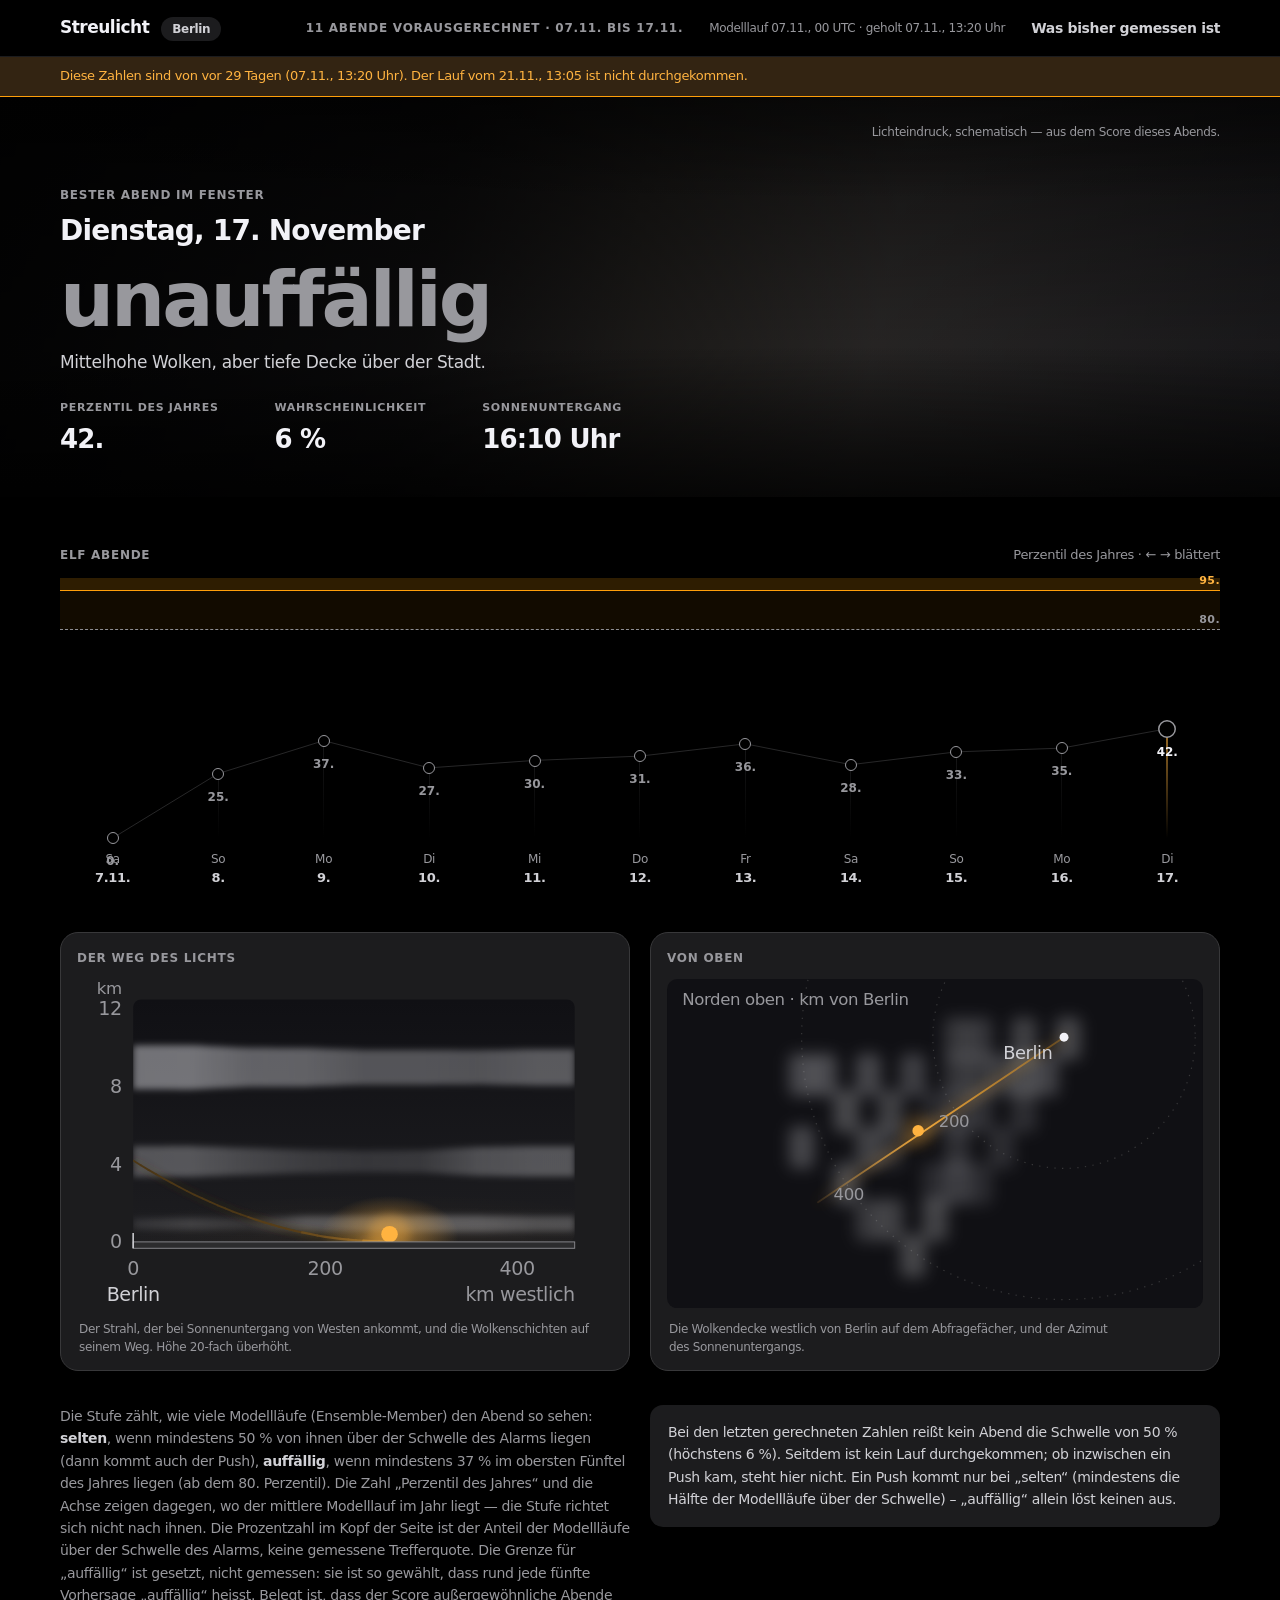
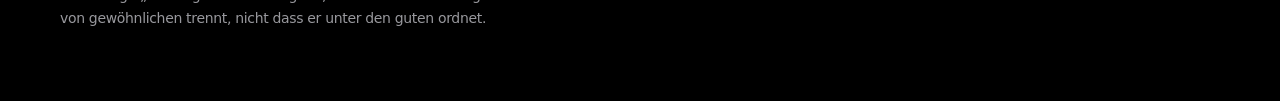
==== commit 69939d43: "Seiten" ====
--- a/index.html
+++ b/index.html
@@ -1,15 +1,15 @@
 <!doctype html><html lang="de"><head><meta charset="utf-8">
 <meta name="viewport" content="width=device-width,initial-scale=1">
 <meta name="color-scheme" content="dark">
-<meta name="streulicht-geholt" content="2026-10-31T12:20:00Z">
-<meta name="streulicht-laufziele" content="2026-10-29T12:42:41Z,2026-10-30T12:40:44Z,2026-10-31T12:38:49Z,2026-11-01T12:36:55Z,2026-11-02T12:35:02Z,2026-11-03T12:33:12Z,2026-11-04T12:31:23Z,2026-11-05T12:29:35Z,2026-11-06T12:27:49Z,2026-11-07T12:26:06Z,2026-11-08T12:24:24Z,2026-11-09T12:22:44Z,2026-11-10T12:21:06Z,2026-11-11T12:19:30Z,2026-11-12T12:17:56Z,2026-11-13T12:16:24Z,2026-11-14T12:14:55Z">
+<meta name="streulicht-geholt" content="2026-11-07T12:20:00Z">
+<meta name="streulicht-laufziele" content="2026-11-05T12:29:35Z,2026-11-06T12:27:49Z,2026-11-07T12:26:06Z,2026-11-08T12:24:24Z,2026-11-09T12:22:44Z,2026-11-10T12:21:06Z,2026-11-11T12:19:30Z,2026-11-12T12:17:56Z,2026-11-13T12:16:24Z,2026-11-14T12:14:55Z,2026-11-15T12:13:28Z,2026-11-16T12:12:03Z,2026-11-17T12:10:41Z,2026-11-18T12:09:21Z,2026-11-19T12:08:03Z,2026-11-20T12:06:48Z,2026-11-21T12:05:36Z">
 <meta name="streulicht-fenster-min" content="60">
 <meta name="streulicht-zone" content="Europe/Berlin">
 <title>Streulicht</title><style>
 /* ==========================================================================
    Design-Tokens -- einzige Quelle fuer Farbe, Typo, Abstand, Radius, Schatten.
 
-   Herkunft: Andres Hausstandard aus rezept-grid/css/stil.css (Dunkelsatz,
+   Herkunft: Maintainers Hausstandard aus rezept-grid/css/stil.css (Dunkelsatz,
    aus Apple-Systemfarben abgeleitet) und poisson-dor/assets/tokens.css
    (Leiter fuer Abstand, Radius, Schatten, Bewegung).  Ausgelesen und
    begruendet in docs/ui-referenz.md.
@@ -419,14 +419,14 @@
 <header class="topbar"><div class="topbar-inhalt">
 <div class="wortmarke"><p class="marke-wort">Streulicht</p>
 <span class="ortspille">Berlin</span></div>
-<nav class="leiste-nav"><span class="leiste-korpus">11 ABENDE VORAUSGERECHNET &#183; 31.10. BIS 10.11.</span>
-<span class="leiste-stand">Modelllauf 31.10., 00&nbsp;UTC &#183; geholt 31.10., 13:20&nbsp;Uhr</span>
+<nav class="leiste-nav"><span class="leiste-korpus">11 ABENDE VORAUSGERECHNET &#183; 07.11. BIS 17.11.</span>
+<span class="leiste-stand">Modelllauf 07.11., 00&nbsp;UTC &#183; geholt 07.11., 13:20&nbsp;Uhr</span>
 <a href="bisher.html">Was bisher gemessen ist</a></nav>
 </div></header>
 
 
-<p class="korpus">11 ABENDE VORAUSGERECHNET &#183; 31.10. BIS 10.11.</p>
-<p class="stand">Modelllauf 31.10., 00&nbsp;UTC &#183; geholt 31.10., 13:20&nbsp;Uhr</p>
+<p class="korpus">11 ABENDE VORAUSGERECHNET &#183; 07.11. BIS 17.11.</p>
+<p class="stand">Modelllauf 07.11., 00&nbsp;UTC &#183; geholt 07.11., 13:20&nbsp;Uhr</p>
 
 <main>
 <section class="kopfbild">
@@ -440,17 +440,17 @@
      Warnung - es darf den Vorlesefluss nicht unterbrechen. -->
 <div class="heroinhalt" role="status" aria-live="polite">
 <p class="etikett" id="etikett">Gew&auml;hlter Abend</p>
-<h1 class="datum" id="datum">Sonntag, 1. November</h1>
+<h1 class="datum" id="datum">Sonntag, 8. November</h1>
 <p class="stufe unauffaellig" id="stufe">unauffällig</p>
-<p class="grund" id="grund">Wenig mittelhohe Wolken, aber tiefe Decke über der Stadt.</p>
-<p class="zahlen" id="zahlen">0. Perzentil des Jahres · &lt; 6 % Wahrscheinlichkeit · Sonnenuntergang 16:36 Uhr</p>
+<p class="grund" id="grund">Wenig hohe Wolken, aber tiefe Decke über der Stadt.</p>
+<p class="zahlen" id="zahlen">25. Perzentil des Jahres · &lt; 6 % Wahrscheinlichkeit · Sonnenuntergang 16:24 Uhr</p>
 <div class="kennzahlen">
 <div><p class="kzlabel">Perzentil des Jahres</p>
-<p class="kzwert" id="kz0">0.</p></div>
+<p class="kzwert" id="kz0">25.</p></div>
 <div><p class="kzlabel">Wahrscheinlichkeit</p>
 <p class="kzwert" id="kz1">&lt; 6 %</p></div>
 <div><p class="kzlabel">Sonnenuntergang</p>
-<p class="kzwert" id="kz2">16:36 Uhr</p></div>
+<p class="kzwert" id="kz2">16:24 Uhr</p></div>
 </div></div>
 <p class="bandfuss">Lichteindruck, schematisch &#8212; aus dem Score dieses
 Abends.</p>
@@ -465,22 +465,22 @@
 <b class="zonenname" style="top:5%;color:var(--akzent-tinte)">95.</b>
 <b class="zonenname" style="top:20%;color:var(--gedaempft)">80.</b>
 <svg class="linie" viewBox="0 0 100 100" preserveAspectRatio="none"
- aria-hidden="true"><polyline points="4.55,100.00 13.64,100.00 22.73,76.04 31.82,73.92 40.91,65.85 50.00,100.00 59.09,76.32 68.18,72.69 77.27,74.40 86.36,60.10 95.45,68.17" fill="none"
+ aria-hidden="true"><polyline points="4.55,100.00 13.64,75.22 22.73,62.56 31.82,73.03 40.91,70.16 50.00,68.51 59.09,63.79 68.18,71.80 77.27,66.87 86.36,65.43 95.45,57.97" fill="none"
  stroke="#38383a" stroke-width=".7"
  vector-effect="non-scaling-stroke"/></svg>
 <div class="marken" role="tablist"
- aria-label="Abende im Vorhersagefenster"><button class="marke unauffaellig" data-i="0" role="tab" aria-selected="false" tabindex="-1" aria-label="Samstag, 31. Oktober, unauffällig, 0. Perzentil"><i class="fahne" style="top:100.000%" aria-hidden="true"></i><i class="punkt" style="top:100.000%" aria-hidden="true"></i><b class="rang" style="top:calc(100.000% + 14px)" aria-hidden="true">0.</b></button><button class="marke unauffaellig an" data-i="1" role="tab" aria-selected="true" tabindex="0" aria-label="Sonntag, 1. November, unauffällig, 0. Perzentil"><i class="fahne" style="top:100.000%" aria-hidden="true"></i><i class="punkt" style="top:100.000%" aria-hidden="true"></i><b class="rang" style="top:calc(100.000% + 14px)" aria-hidden="true">0.</b></button><button class="marke unauffaellig" data-i="2" role="tab" aria-selected="false" tabindex="-1" aria-label="Montag, 2. November, unauffällig, 24. Perzentil"><i class="fahne" style="top:76.044%" aria-hidden="true"></i><i class="punkt" style="top:76.044%" aria-hidden="true"></i><b class="rang" style="top:calc(76.044% + 14px)" aria-hidden="true">24.</b></button><button class="marke unauffaellig" data-i="3" role="tab" aria-selected="false" tabindex="-1" aria-label="Dienstag, 3. November, unauffällig, 26. Perzentil"><i class="fahne" style="top:73.922%" aria-hidden="true"></i><i class="punkt" style="top:73.922%" aria-hidden="true"></i><b class="rang" style="top:calc(73.922% + 14px)" aria-hidden="true">26.</b></button><button class="marke unauffaellig" data-i="4" role="tab" aria-selected="false" tabindex="-1" aria-label="Mittwoch, 4. November, unauffällig, 34. Perzentil"><i class="fahne" style="top:65.845%" aria-hidden="true"></i><i class="punkt" style="top:65.845%" aria-hidden="true"></i><b class="rang" style="top:calc(65.845% + 14px)" aria-hidden="true">34.</b></button><button class="marke unauffaellig" data-i="5" role="tab" aria-selected="false" tabindex="-1" aria-label="Donnerstag, 5. November, unauffällig, 0. Perzentil"><i class="fahne" style="top:100.000%" aria-hidden="true"></i><i class="punkt" style="top:100.000%" aria-hidden="true"></i><b class="rang" style="top:calc(100.000% + 14px)" aria-hidden="true">0.</b></button><button class="marke unauffaellig" data-i="6" role="tab" aria-selected="false" tabindex="-1" aria-label="Freitag, 6. November, unauffällig, 24. Perzentil"><i class="fahne" style="top:76.318%" aria-hidden="true"></i><i class="punkt" style="top:76.318%" aria-hidden="true"></i><b class="rang" style="top:calc(76.318% + 14px)" aria-hidden="true">24.</b></button><button class="marke unauffaellig" data-i="7" role="tab" aria-selected="false" tabindex="-1" aria-label="Samstag, 7. November, unauffällig, 27. Perzentil"><i class="fahne" style="top:72.690%" aria-hidden="true"></i><i class="punkt" style="top:72.690%" aria-hidden="true"></i><b class="rang" style="top:calc(72.690% + 14px)" aria-hidden="true">27.</b></button><button class="marke unauffaellig" data-i="8" role="tab" aria-selected="false" tabindex="-1" aria-label="Sonntag, 8. November, unauffällig, 26. Perzentil"><i class="fahne" style="top:74.401%" aria-hidden="true"></i><i class="punkt" style="top:74.401%" aria-hidden="true"></i><b class="rang" style="top:calc(74.401% + 14px)" aria-hidden="true">26.</b></button><button class="marke unauffaellig" data-i="9" role="tab" aria-selected="false" tabindex="-1" aria-label="Montag, 9. November, unauffällig, 40. Perzentil"><i class="fahne" style="top:60.096%" aria-hidden="true"></i><i class="punkt" style="top:60.096%" aria-hidden="true"></i><b class="rang" style="top:calc(60.096% + 14px)" aria-hidden="true">40.</b></button><button class="marke unauffaellig" data-i="10" role="tab" aria-selected="false" tabindex="-1" aria-label="Dienstag, 10. November, unauffällig, 32. Perzentil"><i class="fahne" style="top:68.172%" aria-hidden="true"></i><i class="punkt" style="top:68.172%" aria-hidden="true"></i><b class="rang" style="top:calc(68.172% + 14px)" aria-hidden="true">32.</b></button></div></div>
-<div class="achsenfuss" aria-hidden="true"><div><div class="wt">Sa</div><div class="dt">31.10.</div></div><div class="an"><div class="wt">So</div><div class="dt">1.11.</div></div><div><div class="wt">Mo</div><div class="dt">2.</div></div><div><div class="wt">Di</div><div class="dt">3.</div></div><div><div class="wt">Mi</div><div class="dt">4.</div></div><div><div class="wt">Do</div><div class="dt">5.</div></div><div><div class="wt">Fr</div><div class="dt">6.</div></div><div><div class="wt">Sa</div><div class="dt">7.</div></div><div><div class="wt">So</div><div class="dt">8.</div></div><div><div class="wt">Mo</div><div class="dt">9.</div></div><div><div class="wt">Di</div><div class="dt">10.</div></div></div></section>
+ aria-label="Abende im Vorhersagefenster"><button class="marke unauffaellig" data-i="0" role="tab" aria-selected="false" tabindex="-1" aria-label="Samstag, 7. November, unauffällig, 0. Perzentil"><i class="fahne" style="top:100.000%" aria-hidden="true"></i><i class="punkt" style="top:100.000%" aria-hidden="true"></i><b class="rang" style="top:calc(100.000% + 14px)" aria-hidden="true">0.</b></button><button class="marke unauffaellig an" data-i="1" role="tab" aria-selected="true" tabindex="0" aria-label="Sonntag, 8. November, unauffällig, 25. Perzentil"><i class="fahne" style="top:75.222%" aria-hidden="true"></i><i class="punkt" style="top:75.222%" aria-hidden="true"></i><b class="rang" style="top:calc(75.222% + 14px)" aria-hidden="true">25.</b></button><button class="marke unauffaellig" data-i="2" role="tab" aria-selected="false" tabindex="-1" aria-label="Montag, 9. November, unauffällig, 37. Perzentil"><i class="fahne" style="top:62.560%" aria-hidden="true"></i><i class="punkt" style="top:62.560%" aria-hidden="true"></i><b class="rang" style="top:calc(62.560% + 14px)" aria-hidden="true">37.</b></button><button class="marke unauffaellig" data-i="3" role="tab" aria-selected="false" tabindex="-1" aria-label="Dienstag, 10. November, unauffällig, 27. Perzentil"><i class="fahne" style="top:73.032%" aria-hidden="true"></i><i class="punkt" style="top:73.032%" aria-hidden="true"></i><b class="rang" style="top:calc(73.032% + 14px)" aria-hidden="true">27.</b></button><button class="marke unauffaellig" data-i="4" role="tab" aria-selected="false" tabindex="-1" aria-label="Mittwoch, 11. November, unauffällig, 30. Perzentil"><i class="fahne" style="top:70.157%" aria-hidden="true"></i><i class="punkt" style="top:70.157%" aria-hidden="true"></i><b class="rang" style="top:calc(70.157% + 14px)" aria-hidden="true">30.</b></button><button class="marke unauffaellig" data-i="5" role="tab" aria-selected="false" tabindex="-1" aria-label="Donnerstag, 12. November, unauffällig, 31. Perzentil"><i class="fahne" style="top:68.515%" aria-hidden="true"></i><i class="punkt" style="top:68.515%" aria-hidden="true"></i><b class="rang" style="top:calc(68.515% + 14px)" aria-hidden="true">31.</b></button><button class="marke unauffaellig" data-i="6" role="tab" aria-selected="false" tabindex="-1" aria-label="Freitag, 13. November, unauffällig, 36. Perzentil"><i class="fahne" style="top:63.792%" aria-hidden="true"></i><i class="punkt" style="top:63.792%" aria-hidden="true"></i><b class="rang" style="top:calc(63.792% + 14px)" aria-hidden="true">36.</b></button><button class="marke unauffaellig" data-i="7" role="tab" aria-selected="false" tabindex="-1" aria-label="Samstag, 14. November, unauffällig, 28. Perzentil"><i class="fahne" style="top:71.800%" aria-hidden="true"></i><i class="punkt" style="top:71.800%" aria-hidden="true"></i><b class="rang" style="top:calc(71.800% + 14px)" aria-hidden="true">28.</b></button><button class="marke unauffaellig" data-i="8" role="tab" aria-selected="false" tabindex="-1" aria-label="Sonntag, 15. November, unauffällig, 33. Perzentil"><i class="fahne" style="top:66.872%" aria-hidden="true"></i><i class="punkt" style="top:66.872%" aria-hidden="true"></i><b class="rang" style="top:calc(66.872% + 14px)" aria-hidden="true">33.</b></button><button class="marke unauffaellig" data-i="9" role="tab" aria-selected="false" tabindex="-1" aria-label="Montag, 16. November, unauffällig, 35. Perzentil"><i class="fahne" style="top:65.435%" aria-hidden="true"></i><i class="punkt" style="top:65.435%" aria-hidden="true"></i><b class="rang" style="top:calc(65.435% + 14px)" aria-hidden="true">35.</b></button><button class="marke unauffaellig" data-i="10" role="tab" aria-selected="false" tabindex="-1" aria-label="Dienstag, 17. November, unauffällig, 42. Perzentil"><i class="fahne" style="top:57.974%" aria-hidden="true"></i><i class="punkt" style="top:57.974%" aria-hidden="true"></i><b class="rang" style="top:calc(57.974% + 14px)" aria-hidden="true">42.</b></button></div></div>
+<div class="achsenfuss" aria-hidden="true"><div><div class="wt">Sa</div><div class="dt">7.11.</div></div><div class="an"><div class="wt">So</div><div class="dt">8.</div></div><div><div class="wt">Mo</div><div class="dt">9.</div></div><div><div class="wt">Di</div><div class="dt">10.</div></div><div><div class="wt">Mi</div><div class="dt">11.</div></div><div><div class="wt">Do</div><div class="dt">12.</div></div><div><div class="wt">Fr</div><div class="dt">13.</div></div><div><div class="wt">Sa</div><div class="dt">14.</div></div><div><div class="wt">So</div><div class="dt">15.</div></div><div><div class="wt">Mo</div><div class="dt">16.</div></div><div><div class="wt">Di</div><div class="dt">17.</div></div></div></section>
 
 <section class="grafiken">
 <div class="karte"><p class="kartentitel">Der Weg des Lichts</p>
-<div id="schnitt"><svg viewBox="0 0 420 258" xmlns="http://www.w3.org/2000/svg" role="img" aria-label="Vertikalschnitt nach Westen"><style>text{font-family:-apple-system, BlinkMacSystemFont, "SF Pro Text", "SF Pro Display", "Segoe UI", system-ui, Roboto, sans-serif}text:not([fill]){fill:var(--gedaempft, #98989d)}</style><defs><linearGradient id="himmel" x1="0" x2="0" y1="0" y2="1"><stop offset="0" stop-color="#101014"/><stop offset="1" stop-color="#1d1d20"/></linearGradient><filter id="weich" x="-20%" y="-40%" width="140%" height="180%"><feGaussianBlur stdDeviation="2.6"/></filter><filter id="glut" x="-20%" y="-60%" width="140%" height="220%"><feGaussianBlur stdDeviation="3.2"/></filter><clipPath id="rahmen"><rect x="44.0" y="16.0" width="346.0" height="190.0" rx="6"/></clipPath><linearGradient id="cg0" x1="0" x2="1" y1="0" y2="0"><stop offset="0.000" stop-color="#c7c7cc" stop-opacity="0.000"/><stop offset="0.130" stop-color="#c7c7cc" stop-opacity="0.000"/><stop offset="0.261" stop-color="#c7c7cc" stop-opacity="0.000"/><stop offset="0.391" stop-color="#c7c7cc" stop-opacity="0.216"/><stop offset="0.522" stop-color="#c7c7cc" stop-opacity="0.144"/><stop offset="0.652" stop-color="#c7c7cc" stop-opacity="0.482"/><stop offset="0.783" stop-color="#c7c7cc" stop-opacity="0.619"/><stop offset="0.913" stop-color="#c7c7cc" stop-opacity="0.641"/></linearGradient><linearGradient id="cg2" x1="0" x2="1" y1="0" y2="0"><stop offset="0.000" stop-color="#c7c7cc" stop-opacity="0.720"/><stop offset="0.130" stop-color="#c7c7cc" stop-opacity="0.720"/><stop offset="0.261" stop-color="#c7c7cc" stop-opacity="0.720"/><stop offset="0.391" stop-color="#c7c7cc" stop-opacity="0.684"/><stop offset="0.522" stop-color="#c7c7cc" stop-opacity="0.720"/><stop offset="0.652" stop-color="#c7c7cc" stop-opacity="0.554"/><stop offset="0.783" stop-color="#c7c7cc" stop-opacity="0.662"/><stop offset="0.913" stop-color="#c7c7cc" stop-opacity="0.554"/></linearGradient><radialGradient id="halo"><stop offset="0" stop-color="#ffb340" stop-opacity=".55"/><stop offset="1" stop-color="#ffb340" stop-opacity="0"/></radialGradient><radialGradient id="waesche"><stop offset="0" stop-color="#ffb340" stop-opacity="0.000"/><stop offset=".55" stop-color="#ffb340" stop-opacity="0.000"/><stop offset="1" stop-color="#ffb340" stop-opacity="0"/></radialGradient></defs><rect x="44.0" y="16.0" width="346.0" height="190.0" rx="6" fill="url(#himmel)"/><g clip-path="url(#rahmen)"><polygon points="44.0,63.2 51.5,63.2 59.0,63.2 66.6,63.2 74.1,63.2 81.6,63.2 89.1,63.2 96.7,63.2 104.2,63.2 111.7,63.2 119.2,63.2 126.7,63.2 134.3,63.2 141.8,62.5 149.3,61.7 156.8,60.9 164.3,60.2 171.9,59.4 179.4,58.6 186.9,58.9 194.4,59.2 202.0,59.4 209.5,59.7 217.0,59.9 224.5,60.2 232.0,59.0 239.6,57.8 247.1,56.6 254.6,55.4 262.1,54.2 269.7,53.0 277.2,52.5 284.7,52.0 292.2,51.5 299.7,51.0 307.3,50.6 314.8,50.1 322.3,50.0 329.8,49.9 337.3,49.8 344.9,49.8 352.4,49.7 359.9,49.6 367.4,49.6 375.0,49.6 382.5,49.6 390.0,49.6 390.0,88.8 382.5,88.8 375.0,88.8 367.4,88.8 359.9,88.8 352.4,88.7 344.9,88.6 337.3,88.6 329.8,88.5 322.3,88.4 314.8,88.3 307.3,87.8 299.7,87.4 292.2,86.9 284.7,86.4 277.2,85.9 269.7,85.4 262.1,84.2 254.6,83.0 247.1,81.8 239.6,80.6 232.0,79.4 224.5,78.2 217.0,78.5 209.5,78.7 202.0,79.0 194.4,79.2 186.9,79.5 179.4,79.8 171.9,79.0 164.3,78.2 156.8,77.5 149.3,76.7 141.8,75.9 134.3,75.2 126.7,75.2 119.2,75.2 111.7,75.2 104.2,75.2 96.7,75.2 89.1,75.2 81.6,75.2 74.1,75.2 66.6,75.2 59.0,75.2 51.5,75.2 44.0,75.2" fill="url(#cg0)" filter="url(#weich)"/><polygon points="44.0,181.7 51.5,181.7 59.0,181.7 66.6,181.7 74.1,181.7 81.6,181.7 89.1,181.7 96.7,181.7 104.2,181.7 111.7,181.7 119.2,181.7 126.7,181.7 134.3,181.7 141.8,181.7 149.3,181.8 156.8,181.9 164.3,181.9 171.9,182.0 179.4,182.0 186.9,182.0 194.4,181.9 202.0,181.9 209.5,181.8 217.0,181.7 224.5,181.7 232.0,182.0 239.6,182.2 247.1,182.5 254.6,182.8 262.1,183.1 269.7,183.4 277.2,183.2 284.7,183.0 292.2,182.8 299.7,182.6 307.3,182.5 314.8,182.3 322.3,182.5 329.8,182.6 337.3,182.8 344.9,183.0 352.4,183.2 359.9,183.4 367.4,183.4 375.0,183.4 382.5,183.4 390.0,183.4 390.0,200.5 382.5,200.5 375.0,200.5 367.4,200.5 359.9,200.5 352.4,200.7 344.9,200.9 337.3,201.1 329.8,201.2 322.3,201.4 314.8,201.6 307.3,201.4 299.7,201.2 292.2,201.1 284.7,200.9 277.2,200.7 269.7,200.5 262.1,200.8 254.6,201.1 247.1,201.4 239.6,201.6 232.0,201.9 224.5,202.2 217.0,202.1 209.5,202.1 202.0,202.0 194.4,202.0 186.9,201.9 179.4,201.8 171.9,201.9 164.3,202.0 156.8,202.0 149.3,202.1 141.8,202.1 134.3,202.2 126.7,202.2 119.2,202.2 111.7,202.2 104.2,202.2 96.7,202.2 89.1,202.2 81.6,202.2 74.1,202.2 66.6,202.2 59.0,202.2 51.5,202.2 44.0,202.2" fill="url(#cg2)" filter="url(#weich)"/><ellipse cx="244.9" cy="206.0" rx="230.9" ry="38" fill="url(#waesche)"/><g filter="url(#glut)" stroke-linecap="round"><line x1="44.0" y1="142.2" x2="50.0" y2="145.9" stroke="#3a2a12" stroke-width="3.00" opacity="0.180"/><line x1="50.0" y1="145.9" x2="56.0" y2="149.6" stroke="#3a2a12" stroke-width="3.00" opacity="0.180"/><line x1="56.0" y1="149.6" x2="62.1" y2="153.1" stroke="#3a2a12" stroke-width="3.00" opacity="0.180"/><line x1="62.1" y1="153.1" x2="68.1" y2="156.5" stroke="#3a2a12" stroke-width="3.00" opacity="0.180"/><line x1="68.1" y1="156.5" x2="74.1" y2="159.8" stroke="#3a2a12" stroke-width="3.00" opacity="0.180"/><line x1="74.1" y1="159.8" x2="80.1" y2="163.0" stroke="#3a2a12" stroke-width="3.00" opacity="0.180"/><line x1="80.1" y1="163.0" x2="86.1" y2="166.1" stroke="#3a2a12" stroke-width="3.00" opacity="0.180"/><line x1="86.1" y1="166.1" x2="92.1" y2="169.1" stroke="#3a2a12" stroke-width="3.00" opacity="0.180"/><line x1="92.1" y1="169.1" x2="98.2" y2="171.9" stroke="#3a2a12" stroke-width="3.00" opacity="0.180"/><line x1="98.2" y1="171.9" x2="104.2" y2="174.7" stroke="#3a2a12" stroke-width="3.00" opacity="0.180"/><line x1="104.2" y1="174.7" x2="110.2" y2="177.3" stroke="#3a2a12" stroke-width="3.00" opacity="0.180"/><line x1="110.2" y1="177.3" x2="116.2" y2="179.8" stroke="#3a2a12" stroke-width="3.00" opacity="0.180"/><line x1="116.2" y1="179.8" x2="122.2" y2="182.2" stroke="#3a2a12" stroke-width="3.00" opacity="0.180"/><line x1="122.2" y1="182.2" x2="128.2" y2="184.5" stroke="#3a2a12" stroke-width="3.00" opacity="0.180"/><line x1="128.2" y1="184.5" x2="134.3" y2="186.6" stroke="#3a2a12" stroke-width="3.00" opacity="0.180"/><line x1="134.3" y1="186.6" x2="140.3" y2="188.7" stroke="#3b2b12" stroke-width="3.05" opacity="0.183"/><line x1="140.3" y1="188.7" x2="146.3" y2="190.6" stroke="#3b2b12" stroke-width="3.05" opacity="0.183"/><line x1="146.3" y1="190.6" x2="152.3" y2="192.4" stroke="#3b2b12" stroke-width="3.05" opacity="0.183"/><line x1="152.3" y1="192.4" x2="158.3" y2="194.1" stroke="#3b2b12" stroke-width="3.05" opacity="0.183"/><line x1="158.3" y1="194.1" x2="164.3" y2="195.7" stroke="#3b2b12" stroke-width="3.05" opacity="0.183"/><line x1="164.3" y1="195.7" x2="170.4" y2="197.2" stroke="#3b2b12" stroke-width="3.05" opacity="0.183"/><line x1="170.4" y1="197.2" x2="176.4" y2="198.6" stroke="#3b2b12" stroke-width="3.05" opacity="0.183"/><line x1="176.4" y1="198.6" x2="182.4" y2="199.8" stroke="#3f2d13" stroke-width="3.15" opacity="0.191"/><line x1="182.4" y1="199.8" x2="188.4" y2="201.0" stroke="#3f2d13" stroke-width="3.15" opacity="0.191"/><line x1="188.4" y1="201.0" x2="194.4" y2="202.0" stroke="#3f2d13" stroke-width="3.15" opacity="0.191"/><line x1="194.4" y1="202.0" x2="200.5" y2="202.9" stroke="#3f2d13" stroke-width="3.15" opacity="0.191"/><line x1="200.5" y1="202.9" x2="206.5" y2="203.7" stroke="#3f2d13" stroke-width="3.15" opacity="0.191"/><line x1="206.5" y1="203.7" x2="212.5" y2="204.3" stroke="#3f2d13" stroke-width="3.15" opacity="0.191"/><line x1="212.5" y1="204.3" x2="218.5" y2="204.9" stroke="#3f2d13" stroke-width="3.15" opacity="0.191"/><line x1="218.5" y1="204.9" x2="224.5" y2="205.3" stroke="#3f2d13" stroke-width="3.15" opacity="0.191"/><line x1="224.5" y1="205.3" x2="230.5" y2="205.7" stroke="#6d4d1e" stroke-width="4.54" opacity="0.288"/><line x1="230.5" y1="205.7" x2="236.6" y2="205.9" stroke="#6d4d1e" stroke-width="4.54" opacity="0.288"/><line x1="236.6" y1="205.9" x2="242.6" y2="206.0" stroke="#6d4d1e" stroke-width="4.54" opacity="0.288"/><line x1="242.6" y1="206.0" x2="244.9" y2="206.0" stroke="#6d4d1e" stroke-width="4.54" opacity="0.288"/></g><g stroke-linecap="round"><line x1="44.0" y1="142.2" x2="50.0" y2="145.9" stroke="#3a2a12" stroke-width="1.30"/><line x1="50.0" y1="145.9" x2="56.0" y2="149.6" stroke="#3a2a12" stroke-width="1.30"/><line x1="56.0" y1="149.6" x2="62.1" y2="153.1" stroke="#3a2a12" stroke-width="1.30"/><line x1="62.1" y1="153.1" x2="68.1" y2="156.5" stroke="#3a2a12" stroke-width="1.30"/><line x1="68.1" y1="156.5" x2="74.1" y2="159.8" stroke="#3a2a12" stroke-width="1.30"/><line x1="74.1" y1="159.8" x2="80.1" y2="163.0" stroke="#3a2a12" stroke-width="1.30"/><line x1="80.1" y1="163.0" x2="86.1" y2="166.1" stroke="#3a2a12" stroke-width="1.30"/><line x1="86.1" y1="166.1" x2="92.1" y2="169.1" stroke="#3a2a12" stroke-width="1.30"/><line x1="92.1" y1="169.1" x2="98.2" y2="171.9" stroke="#3a2a12" stroke-width="1.30"/><line x1="98.2" y1="171.9" x2="104.2" y2="174.7" stroke="#3a2a12" stroke-width="1.30"/><line x1="104.2" y1="174.7" x2="110.2" y2="177.3" stroke="#3a2a12" stroke-width="1.30"/><line x1="110.2" y1="177.3" x2="116.2" y2="179.8" stroke="#3a2a12" stroke-width="1.30"/><line x1="116.2" y1="179.8" x2="122.2" y2="182.2" stroke="#3a2a12" stroke-width="1.30"/><line x1="122.2" y1="182.2" x2="128.2" y2="184.5" stroke="#3a2a12" stroke-width="1.30"/><line x1="128.2" y1="184.5" x2="134.3" y2="186.6" stroke="#3a2a12" stroke-width="1.30"/><line x1="134.3" y1="186.6" x2="140.3" y2="188.7" stroke="#3b2b12" stroke-width="1.31"/><line x1="140.3" y1="188.7" x2="146.3" y2="190.6" stroke="#3b2b12" stroke-width="1.31"/><line x1="146.3" y1="190.6" x2="152.3" y2="192.4" stroke="#3b2b12" stroke-width="1.31"/><line x1="152.3" y1="192.4" x2="158.3" y2="194.1" stroke="#3b2b12" stroke-width="1.31"/><line x1="158.3" y1="194.1" x2="164.3" y2="195.7" stroke="#3b2b12" stroke-width="1.31"/><line x1="164.3" y1="195.7" x2="170.4" y2="197.2" stroke="#3b2b12" stroke-width="1.31"/><line x1="170.4" y1="197.2" x2="176.4" y2="198.6" stroke="#3b2b12" stroke-width="1.31"/><line x1="176.4" y1="198.6" x2="182.4" y2="199.8" stroke="#3f2d13" stroke-width="1.35"/><line x1="182.4" y1="199.8" x2="188.4" y2="201.0" stroke="#3f2d13" stroke-width="1.35"/><line x1="188.4" y1="201.0" x2="194.4" y2="202.0" stroke="#3f2d13" stroke-width="1.35"/><line x1="194.4" y1="202.0" x2="200.5" y2="202.9" stroke="#3f2d13" stroke-width="1.35"/><line x1="200.5" y1="202.9" x2="206.5" y2="203.7" stroke="#3f2d13" stroke-width="1.35"/><line x1="206.5" y1="203.7" x2="212.5" y2="204.3" stroke="#3f2d13" stroke-width="1.35"/><line x1="212.5" y1="204.3" x2="218.5" y2="204.9" stroke="#3f2d13" stroke-width="1.35"/><line x1="218.5" y1="204.9" x2="224.5" y2="205.3" stroke="#3f2d13" stroke-width="1.35"/><line x1="224.5" y1="205.3" x2="230.5" y2="205.7" stroke="#6d4d1e" stroke-width="1.79"/><line x1="230.5" y1="205.7" x2="236.6" y2="205.9" stroke="#6d4d1e" stroke-width="1.79"/><line x1="236.6" y1="205.9" x2="242.6" y2="206.0" stroke="#6d4d1e" stroke-width="1.79"/><line x1="242.6" y1="206.0" x2="244.9" y2="206.0" stroke="#6d4d1e" stroke-width="1.79"/></g><ellipse cx="244.9" cy="200.0" rx="54" ry="30" fill="url(#halo)"/><circle cx="244.9" cy="200.0" r="16" fill="#ffb340" opacity=".22" filter="url(#glut)"/><circle cx="244.9" cy="200.0" r="6.5" fill="#ffb340"/></g><rect x="44.0" y="206.0" width="346.0" height="5" fill="var(--boden, #2c2c2e)" stroke="var(--gitter, #8e8e93)" stroke-width="0.7"/><line x1="44.0" y1="199.0" x2="44.0" y2="211.0" stroke="var(--tinte2, #d1d1d6)" stroke-width="1.2"/><text x="35.0" y="211.0" font-size="15" text-anchor="end">0</text><text x="35.0" y="150.2" font-size="15" text-anchor="end">4</text><text x="35.0" y="89.4" font-size="15" text-anchor="end">8</text><text x="35.0" y="28.6" font-size="15" text-anchor="end">12</text><text x="35.0" y="12.0" font-size="13" text-anchor="end">km</text><text x="44.0" y="232.0" font-size="15" text-anchor="middle">0</text><text x="194.4" y="232.0" font-size="15" text-anchor="middle">200</text><text x="344.9" y="232.0" font-size="15" text-anchor="middle">400</text><text x="390.0" y="252.0" font-size="15" text-anchor="end">km westlich</text><text x="44.0" y="252.0" font-size="15" text-anchor="middle" fill="var(--tinte2, #d1d1d6)">Berlin</text></svg></div>
+<div id="schnitt"><svg viewBox="0 0 420 258" xmlns="http://www.w3.org/2000/svg" role="img" aria-label="Vertikalschnitt nach Westen"><style>text{font-family:-apple-system, BlinkMacSystemFont, "SF Pro Text", "SF Pro Display", "Segoe UI", system-ui, Roboto, sans-serif}text:not([fill]){fill:var(--gedaempft, #98989d)}</style><defs><linearGradient id="himmel" x1="0" x2="0" y1="0" y2="1"><stop offset="0" stop-color="#101014"/><stop offset="1" stop-color="#1d1d20"/></linearGradient><filter id="weich" x="-20%" y="-40%" width="140%" height="180%"><feGaussianBlur stdDeviation="2.6"/></filter><filter id="glut" x="-20%" y="-60%" width="140%" height="220%"><feGaussianBlur stdDeviation="3.2"/></filter><clipPath id="rahmen"><rect x="44.0" y="16.0" width="346.0" height="190.0" rx="6"/></clipPath><linearGradient id="cg0" x1="0" x2="1" y1="0" y2="0"><stop offset="0.000" stop-color="#c7c7cc" stop-opacity="0.000"/><stop offset="0.130" stop-color="#c7c7cc" stop-opacity="0.036"/><stop offset="0.261" stop-color="#c7c7cc" stop-opacity="0.122"/><stop offset="0.391" stop-color="#c7c7cc" stop-opacity="0.158"/><stop offset="0.522" stop-color="#c7c7cc" stop-opacity="0.000"/><stop offset="0.652" stop-color="#c7c7cc" stop-opacity="0.000"/><stop offset="0.783" stop-color="#c7c7cc" stop-opacity="0.000"/><stop offset="0.913" stop-color="#c7c7cc" stop-opacity="0.000"/></linearGradient><linearGradient id="cg1" x1="0" x2="1" y1="0" y2="0"><stop offset="0.000" stop-color="#c7c7cc" stop-opacity="0.000"/><stop offset="0.130" stop-color="#c7c7cc" stop-opacity="0.101"/><stop offset="0.261" stop-color="#c7c7cc" stop-opacity="0.583"/><stop offset="0.391" stop-color="#c7c7cc" stop-opacity="0.641"/><stop offset="0.522" stop-color="#c7c7cc" stop-opacity="0.216"/><stop offset="0.652" stop-color="#c7c7cc" stop-opacity="0.065"/><stop offset="0.783" stop-color="#c7c7cc" stop-opacity="0.058"/><stop offset="0.913" stop-color="#c7c7cc" stop-opacity="0.043"/></linearGradient><linearGradient id="cg2" x1="0" x2="1" y1="0" y2="0"><stop offset="0.000" stop-color="#c7c7cc" stop-opacity="0.698"/><stop offset="0.130" stop-color="#c7c7cc" stop-opacity="0.454"/><stop offset="0.261" stop-color="#c7c7cc" stop-opacity="0.482"/><stop offset="0.391" stop-color="#c7c7cc" stop-opacity="0.720"/><stop offset="0.522" stop-color="#c7c7cc" stop-opacity="0.706"/><stop offset="0.652" stop-color="#c7c7cc" stop-opacity="0.461"/><stop offset="0.783" stop-color="#c7c7cc" stop-opacity="0.418"/><stop offset="0.913" stop-color="#c7c7cc" stop-opacity="0.302"/></linearGradient><radialGradient id="halo"><stop offset="0" stop-color="#ffb340" stop-opacity=".55"/><stop offset="1" stop-color="#ffb340" stop-opacity="0"/></radialGradient><radialGradient id="waesche"><stop offset="0" stop-color="#ffb340" stop-opacity="0.014"/><stop offset=".55" stop-color="#ffb340" stop-opacity="0.005"/><stop offset="1" stop-color="#ffb340" stop-opacity="0"/></radialGradient></defs><rect x="44.0" y="16.0" width="346.0" height="190.0" rx="6" fill="url(#himmel)"/><g clip-path="url(#rahmen)"><polygon points="44.0,63.2 51.5,63.1 59.0,63.0 66.6,62.9 74.1,62.7 81.6,62.6 89.1,62.5 96.7,62.2 104.2,61.9 111.7,61.6 119.2,61.2 126.7,60.9 134.3,60.6 141.8,60.5 149.3,60.4 156.8,60.3 164.3,60.1 171.9,60.0 179.4,59.9 186.9,60.4 194.4,61.0 202.0,61.6 209.5,62.1 217.0,62.7 224.5,63.2 232.0,63.2 239.6,63.2 247.1,63.2 254.6,63.2 262.1,63.2 269.7,63.2 277.2,63.2 284.7,63.2 292.2,63.2 299.7,63.2 307.3,63.2 314.8,63.2 322.3,63.2 329.8,63.2 337.3,63.2 344.9,63.2 352.4,63.2 359.9,63.2 367.4,63.2 375.0,63.2 382.5,63.2 390.0,63.2 390.0,75.2 382.5,75.2 375.0,75.2 367.4,75.2 359.9,75.2 352.4,75.2 344.9,75.2 337.3,75.2 329.8,75.2 322.3,75.2 314.8,75.2 307.3,75.2 299.7,75.2 292.2,75.2 284.7,75.2 277.2,75.2 269.7,75.2 262.1,75.2 254.6,75.2 247.1,75.2 239.6,75.2 232.0,75.2 224.5,75.2 217.0,75.7 209.5,76.3 202.0,76.8 194.4,77.4 186.9,78.0 179.4,78.5 171.9,78.4 164.3,78.3 156.8,78.1 149.3,78.0 141.8,77.9 134.3,77.8 126.7,77.5 119.2,77.2 111.7,76.8 104.2,76.5 96.7,76.2 89.1,75.9 81.6,75.8 74.1,75.7 66.6,75.5 59.0,75.4 51.5,75.3 44.0,75.2" fill="url(#cg0)" filter="url(#weich)"/><polygon points="44.0,137.6 51.5,137.3 59.0,137.0 66.6,136.6 74.1,136.3 81.6,136.0 89.1,135.7 96.7,134.2 104.2,132.6 111.7,131.1 119.2,129.6 126.7,128.0 134.3,126.5 141.8,126.3 149.3,126.2 156.8,126.0 164.3,125.8 171.9,125.6 179.4,125.4 186.9,126.8 194.4,128.1 202.0,129.5 209.5,130.8 217.0,132.2 224.5,133.5 232.0,134.0 239.6,134.5 247.1,134.9 254.6,135.4 262.1,135.9 269.7,136.4 277.2,136.4 284.7,136.4 292.2,136.4 299.7,136.5 307.3,136.5 314.8,136.5 322.3,136.6 329.8,136.6 337.3,136.6 344.9,136.7 352.4,136.7 359.9,136.8 367.4,136.8 375.0,136.8 382.5,136.8 390.0,136.8 390.0,149.1 382.5,149.1 375.0,149.1 367.4,149.1 359.9,149.1 352.4,149.1 344.9,149.2 337.3,149.2 329.8,149.2 322.3,149.3 314.8,149.3 307.3,149.4 299.7,149.4 292.2,149.4 284.7,149.4 277.2,149.4 269.7,149.5 262.1,149.9 254.6,150.4 247.1,150.9 239.6,151.4 232.0,151.9 224.5,152.3 217.0,153.7 209.5,155.0 202.0,156.4 194.4,157.7 186.9,159.1 179.4,160.4 171.9,160.2 164.3,160.1 156.8,159.9 149.3,159.7 141.8,159.5 134.3,159.3 126.7,157.8 119.2,156.3 111.7,154.7 104.2,153.2 96.7,151.7 89.1,150.2 81.6,149.8 74.1,149.5 66.6,149.2 59.0,148.9 51.5,148.6 44.0,148.2" fill="url(#cg1)" filter="url(#weich)"/><polygon points="44.0,181.9 51.5,182.3 59.0,182.7 66.6,183.2 74.1,183.6 81.6,184.0 89.1,184.4 96.7,184.4 104.2,184.3 111.7,184.3 119.2,184.2 126.7,184.2 134.3,184.1 141.8,183.7 149.3,183.3 156.8,182.9 164.3,182.5 171.9,182.1 179.4,181.7 186.9,181.7 194.4,181.7 202.0,181.8 209.5,181.8 217.0,181.8 224.5,181.8 232.0,182.2 239.6,182.7 247.1,183.1 254.6,183.5 262.1,183.9 269.7,184.3 277.2,184.4 284.7,184.5 292.2,184.6 299.7,184.6 307.3,184.7 314.8,184.8 322.3,185.0 329.8,185.2 337.3,185.4 344.9,185.6 352.4,185.8 359.9,186.0 367.4,186.0 375.0,186.0 382.5,186.0 390.0,186.0 390.0,197.9 382.5,197.9 375.0,197.9 367.4,197.9 359.9,197.9 352.4,198.1 344.9,198.3 337.3,198.5 329.8,198.7 322.3,198.9 314.8,199.1 307.3,199.2 299.7,199.2 292.2,199.3 284.7,199.4 277.2,199.5 269.7,199.5 262.1,200.0 254.6,200.4 247.1,200.8 239.6,201.2 232.0,201.6 224.5,202.1 217.0,202.1 209.5,202.1 202.0,202.1 194.4,202.2 186.9,202.2 179.4,202.2 171.9,201.8 164.3,201.4 156.8,201.0 149.3,200.6 141.8,200.2 134.3,199.8 126.7,199.7 119.2,199.7 111.7,199.6 104.2,199.6 96.7,199.5 89.1,199.5 81.6,199.9 74.1,200.3 66.6,200.7 59.0,201.1 51.5,201.6 44.0,202.0" fill="url(#cg2)" filter="url(#weich)"/><ellipse cx="346.2" cy="206.0" rx="332.2" ry="38" fill="url(#waesche)"/><g filter="url(#glut)" stroke-linecap="round"><line x1="44.0" y1="61.6" x2="50.0" y2="67.3" stroke="#3f2d13" stroke-width="3.15" opacity="0.190"/><line x1="50.0" y1="67.3" x2="56.0" y2="72.9" stroke="#3f2d13" stroke-width="3.15" opacity="0.190"/><line x1="56.0" y1="72.9" x2="62.1" y2="78.3" stroke="#3f2d13" stroke-width="3.15" opacity="0.190"/><line x1="62.1" y1="78.3" x2="68.1" y2="83.7" stroke="#3f2d13" stroke-width="3.15" opacity="0.190"/><line x1="68.1" y1="83.7" x2="74.1" y2="88.9" stroke="#3f2d13" stroke-width="3.15" opacity="0.190"/><line x1="74.1" y1="88.9" x2="80.1" y2="94.0" stroke="#3f2d13" stroke-width="3.15" opacity="0.190"/><line x1="80.1" y1="94.0" x2="86.1" y2="99.1" stroke="#3f2d13" stroke-width="3.15" opacity="0.190"/><line x1="86.1" y1="99.1" x2="92.1" y2="103.9" stroke="#3f2d13" stroke-width="3.15" opacity="0.190"/><line x1="92.1" y1="103.9" x2="98.2" y2="108.7" stroke="#3f2d13" stroke-width="3.15" opacity="0.190"/><line x1="98.2" y1="108.7" x2="104.2" y2="113.4" stroke="#3f2d13" stroke-width="3.15" opacity="0.190"/><line x1="104.2" y1="113.4" x2="110.2" y2="117.9" stroke="#3f2d13" stroke-width="3.15" opacity="0.190"/><line x1="110.2" y1="117.9" x2="116.2" y2="122.4" stroke="#3f2d13" stroke-width="3.15" opacity="0.190"/><line x1="116.2" y1="122.4" x2="122.2" y2="126.7" stroke="#3f2d13" stroke-width="3.15" opacity="0.190"/><line x1="122.2" y1="126.7" x2="128.2" y2="130.9" stroke="#3f2d13" stroke-width="3.15" opacity="0.190"/><line x1="128.2" y1="130.9" x2="134.3" y2="135.0" stroke="#3f2d13" stroke-width="3.15" opacity="0.190"/><line x1="134.3" y1="135.0" x2="140.3" y2="139.0" stroke="#422f14" stroke-width="3.24" opacity="0.197"/><line x1="140.3" y1="139.0" x2="146.3" y2="142.8" stroke="#422f14" stroke-width="3.24" opacity="0.197"/><line x1="146.3" y1="142.8" x2="152.3" y2="146.6" stroke="#422f14" stroke-width="3.24" opacity="0.197"/><line x1="152.3" y1="146.6" x2="158.3" y2="150.2" stroke="#422f14" stroke-width="3.24" opacity="0.197"/><line x1="158.3" y1="150.2" x2="164.3" y2="153.7" stroke="#422f14" stroke-width="3.24" opacity="0.197"/><line x1="164.3" y1="153.7" x2="170.4" y2="157.1" stroke="#422f14" stroke-width="3.24" opacity="0.197"/><line x1="170.4" y1="157.1" x2="176.4" y2="160.4" stroke="#422f14" stroke-width="3.24" opacity="0.197"/><line x1="176.4" y1="160.4" x2="182.4" y2="163.6" stroke="#433014" stroke-width="3.27" opacity="0.199"/><line x1="182.4" y1="163.6" x2="188.4" y2="166.6" stroke="#433014" stroke-width="3.27" opacity="0.199"/><line x1="188.4" y1="166.6" x2="194.4" y2="169.6" stroke="#433014" stroke-width="3.27" opacity="0.199"/><line x1="194.4" y1="169.6" x2="200.5" y2="172.4" stroke="#433014" stroke-width="3.27" opacity="0.199"/><line x1="200.5" y1="172.4" x2="206.5" y2="175.1" stroke="#433014" stroke-width="3.27" opacity="0.199"/><line x1="206.5" y1="175.1" x2="212.5" y2="177.7" stroke="#433014" stroke-width="3.27" opacity="0.199"/><line x1="212.5" y1="177.7" x2="218.5" y2="180.2" stroke="#433014" stroke-width="3.27" opacity="0.199"/><line x1="218.5" y1="180.2" x2="224.5" y2="182.6" stroke="#433014" stroke-width="3.27" opacity="0.199"/><line x1="224.5" y1="182.6" x2="230.5" y2="184.9" stroke="#63471c" stroke-width="4.26" opacity="0.268"/><line x1="230.5" y1="184.9" x2="236.6" y2="187.0" stroke="#63471c" stroke-width="4.26" opacity="0.268"/><line x1="236.6" y1="187.0" x2="242.6" y2="189.0" stroke="#63471c" stroke-width="4.26" opacity="0.268"/><line x1="242.6" y1="189.0" x2="248.6" y2="190.9" stroke="#63471c" stroke-width="4.26" opacity="0.268"/><line x1="248.6" y1="190.9" x2="254.6" y2="192.7" stroke="#63471c" stroke-width="4.26" opacity="0.268"/><line x1="254.6" y1="192.7" x2="260.6" y2="194.4" stroke="#63471c" stroke-width="4.26" opacity="0.268"/><line x1="260.6" y1="194.4" x2="266.6" y2="196.0" stroke="#63471c" stroke-width="4.26" opacity="0.268"/><line x1="266.6" y1="196.0" x2="272.7" y2="197.5" stroke="#755320" stroke-width="4.81" opacity="0.307"/><line x1="272.7" y1="197.5" x2="278.7" y2="198.8" stroke="#755320" stroke-width="4.81" opacity="0.307"/><line x1="278.7" y1="198.8" x2="284.7" y2="200.0" stroke="#755320" stroke-width="4.81" opacity="0.307"/><line x1="284.7" y1="200.0" x2="290.7" y2="201.1" stroke="#755320" stroke-width="4.81" opacity="0.307"/><line x1="290.7" y1="201.1" x2="296.7" y2="202.1" stroke="#755320" stroke-width="4.81" opacity="0.307"/><line x1="296.7" y1="202.1" x2="302.7" y2="203.0" stroke="#755320" stroke-width="4.81" opacity="0.307"/><line x1="302.7" y1="203.0" x2="308.8" y2="203.8" stroke="#755320" stroke-width="4.81" opacity="0.307"/><line x1="308.8" y1="203.8" x2="314.8" y2="204.4" stroke="#755320" stroke-width="4.81" opacity="0.307"/><line x1="314.8" y1="204.4" x2="320.8" y2="205.0" stroke="#c18831" stroke-width="7.10" opacity="0.467"/><line x1="320.8" y1="205.0" x2="326.8" y2="205.4" stroke="#c18831" stroke-width="7.10" opacity="0.467"/><line x1="326.8" y1="205.4" x2="332.8" y2="205.7" stroke="#c18831" stroke-width="7.10" opacity="0.467"/><line x1="332.8" y1="205.7" x2="338.9" y2="205.9" stroke="#c18831" stroke-width="7.10" opacity="0.467"/><line x1="338.9" y1="205.9" x2="344.9" y2="206.0" stroke="#c18831" stroke-width="7.10" opacity="0.467"/><line x1="344.9" y1="206.0" x2="346.2" y2="206.0" stroke="#c18831" stroke-width="7.10" opacity="0.467"/></g><g stroke-linecap="round"><line x1="44.0" y1="61.6" x2="50.0" y2="67.3" stroke="#3f2d13" stroke-width="1.35"/><line x1="50.0" y1="67.3" x2="56.0" y2="72.9" stroke="#3f2d13" stroke-width="1.35"/><line x1="56.0" y1="72.9" x2="62.1" y2="78.3" stroke="#3f2d13" stroke-width="1.35"/><line x1="62.1" y1="78.3" x2="68.1" y2="83.7" stroke="#3f2d13" stroke-width="1.35"/><line x1="68.1" y1="83.7" x2="74.1" y2="88.9" stroke="#3f2d13" stroke-width="1.35"/><line x1="74.1" y1="88.9" x2="80.1" y2="94.0" stroke="#3f2d13" stroke-width="1.35"/><line x1="80.1" y1="94.0" x2="86.1" y2="99.1" stroke="#3f2d13" stroke-width="1.35"/><line x1="86.1" y1="99.1" x2="92.1" y2="103.9" stroke="#3f2d13" stroke-width="1.35"/><line x1="92.1" y1="103.9" x2="98.2" y2="108.7" stroke="#3f2d13" stroke-width="1.35"/><line x1="98.2" y1="108.7" x2="104.2" y2="113.4" stroke="#3f2d13" stroke-width="1.35"/><line x1="104.2" y1="113.4" x2="110.2" y2="117.9" stroke="#3f2d13" stroke-width="1.35"/><line x1="110.2" y1="117.9" x2="116.2" y2="122.4" stroke="#3f2d13" stroke-width="1.35"/><line x1="116.2" y1="122.4" x2="122.2" y2="126.7" stroke="#3f2d13" stroke-width="1.35"/><line x1="122.2" y1="126.7" x2="128.2" y2="130.9" stroke="#3f2d13" stroke-width="1.35"/><line x1="128.2" y1="130.9" x2="134.3" y2="135.0" stroke="#3f2d13" stroke-width="1.35"/><line x1="134.3" y1="135.0" x2="140.3" y2="139.0" stroke="#422f14" stroke-width="1.38"/><line x1="140.3" y1="139.0" x2="146.3" y2="142.8" stroke="#422f14" stroke-width="1.38"/><line x1="146.3" y1="142.8" x2="152.3" y2="146.6" stroke="#422f14" stroke-width="1.38"/><line x1="152.3" y1="146.6" x2="158.3" y2="150.2" stroke="#422f14" stroke-width="1.38"/><line x1="158.3" y1="150.2" x2="164.3" y2="153.7" stroke="#422f14" stroke-width="1.38"/><line x1="164.3" y1="153.7" x2="170.4" y2="157.1" stroke="#422f14" stroke-width="1.38"/><line x1="170.4" y1="157.1" x2="176.4" y2="160.4" stroke="#422f14" stroke-width="1.38"/><line x1="176.4" y1="160.4" x2="182.4" y2="163.6" stroke="#433014" stroke-width="1.38"/><line x1="182.4" y1="163.6" x2="188.4" y2="166.6" stroke="#433014" stroke-width="1.38"/><line x1="188.4" y1="166.6" x2="194.4" y2="169.6" stroke="#433014" stroke-width="1.38"/><line x1="194.4" y1="169.6" x2="200.5" y2="172.4" stroke="#433014" stroke-width="1.38"/><line x1="200.5" y1="172.4" x2="206.5" y2="175.1" stroke="#433014" stroke-width="1.38"/><line x1="206.5" y1="175.1" x2="212.5" y2="177.7" stroke="#433014" stroke-width="1.38"/><line x1="212.5" y1="177.7" x2="218.5" y2="180.2" stroke="#433014" stroke-width="1.38"/><line x1="218.5" y1="180.2" x2="224.5" y2="182.6" stroke="#433014" stroke-width="1.38"/><line x1="224.5" y1="182.6" x2="230.5" y2="184.9" stroke="#63471c" stroke-width="1.70"/><line x1="230.5" y1="184.9" x2="236.6" y2="187.0" stroke="#63471c" stroke-width="1.70"/><line x1="236.6" y1="187.0" x2="242.6" y2="189.0" stroke="#63471c" stroke-width="1.70"/><line x1="242.6" y1="189.0" x2="248.6" y2="190.9" stroke="#63471c" stroke-width="1.70"/><line x1="248.6" y1="190.9" x2="254.6" y2="192.7" stroke="#63471c" stroke-width="1.70"/><line x1="254.6" y1="192.7" x2="260.6" y2="194.4" stroke="#63471c" stroke-width="1.70"/><line x1="260.6" y1="194.4" x2="266.6" y2="196.0" stroke="#63471c" stroke-width="1.70"/><line x1="266.6" y1="196.0" x2="272.7" y2="197.5" stroke="#755320" stroke-width="1.87"/><line x1="272.7" y1="197.5" x2="278.7" y2="198.8" stroke="#755320" stroke-width="1.87"/><line x1="278.7" y1="198.8" x2="284.7" y2="200.0" stroke="#755320" stroke-width="1.87"/><line x1="284.7" y1="200.0" x2="290.7" y2="201.1" stroke="#755320" stroke-width="1.87"/><line x1="290.7" y1="201.1" x2="296.7" y2="202.1" stroke="#755320" stroke-width="1.87"/><line x1="296.7" y1="202.1" x2="302.7" y2="203.0" stroke="#755320" stroke-width="1.87"/><line x1="302.7" y1="203.0" x2="308.8" y2="203.8" stroke="#755320" stroke-width="1.87"/><line x1="308.8" y1="203.8" x2="314.8" y2="204.4" stroke="#755320" stroke-width="1.87"/><line x1="314.8" y1="204.4" x2="320.8" y2="205.0" stroke="#c18831" stroke-width="2.60"/><line x1="320.8" y1="205.0" x2="326.8" y2="205.4" stroke="#c18831" stroke-width="2.60"/><line x1="326.8" y1="205.4" x2="332.8" y2="205.7" stroke="#c18831" stroke-width="2.60"/><line x1="332.8" y1="205.7" x2="338.9" y2="205.9" stroke="#c18831" stroke-width="2.60"/><line x1="338.9" y1="205.9" x2="344.9" y2="206.0" stroke="#c18831" stroke-width="2.60"/><line x1="344.9" y1="206.0" x2="346.2" y2="206.0" stroke="#c18831" stroke-width="2.60"/></g><ellipse cx="346.2" cy="200.0" rx="54" ry="30" fill="url(#halo)"/><circle cx="346.2" cy="200.0" r="16" fill="#ffb340" opacity=".22" filter="url(#glut)"/><circle cx="346.2" cy="200.0" r="6.5" fill="#ffb340"/></g><rect x="44.0" y="206.0" width="346.0" height="5" fill="var(--boden, #2c2c2e)" stroke="var(--gitter, #8e8e93)" stroke-width="0.7"/><line x1="44.0" y1="199.0" x2="44.0" y2="211.0" stroke="var(--tinte2, #d1d1d6)" stroke-width="1.2"/><text x="35.0" y="211.0" font-size="15" text-anchor="end">0</text><text x="35.0" y="150.2" font-size="15" text-anchor="end">4</text><text x="35.0" y="89.4" font-size="15" text-anchor="end">8</text><text x="35.0" y="28.6" font-size="15" text-anchor="end">12</text><text x="35.0" y="12.0" font-size="13" text-anchor="end">km</text><text x="44.0" y="232.0" font-size="15" text-anchor="middle">0</text><text x="194.4" y="232.0" font-size="15" text-anchor="middle">200</text><text x="344.9" y="232.0" font-size="15" text-anchor="middle">400</text><text x="390.0" y="252.0" font-size="15" text-anchor="end">km westlich</text><text x="44.0" y="252.0" font-size="15" text-anchor="middle" fill="var(--tinte2, #d1d1d6)">Berlin</text></svg></div>
 <p class="kartenfuss">Der Strahl, der bei Sonnenuntergang von Westen
 ankommt, und die Wolkenschichten auf seinem Weg. H&ouml;he
 20-fach &uuml;berh&ouml;ht.</p></div>
 
 <div class="karte"><p class="kartentitel">Von oben</p>
-<div id="karte"><svg viewBox="0 0 420 258" xmlns="http://www.w3.org/2000/svg" role="img" aria-label="Karte der Wolkendecke westlich von Berlin"><style>text{font-family:-apple-system, BlinkMacSystemFont, "SF Pro Text", "SF Pro Display", "Segoe UI", system-ui, Roboto, sans-serif}text:not([fill]){fill:#98989d}</style><defs><filter id="decke" x="-15%" y="-15%" width="130%" height="130%"><feGaussianBlur stdDeviation="6"/></filter><filter id="fweich" x="-30%" y="-60%" width="160%" height="220%"><feGaussianBlur stdDeviation="5"/></filter><linearGradient id="fray" x1="1" x2="0" y1="0" y2="0"><stop offset="0" stop-color="#ff9f0a" stop-opacity=".25"/><stop offset=".58" stop-color="#ffb340" stop-opacity=".9"/><stop offset="1" stop-color="#ffb340" stop-opacity=".12"/></linearGradient><clipPath id="frahmen"><rect width="420" height="258" rx="8"/></clipPath></defs><rect width="420" height="258" rx="8" fill="#101014"/><g clip-path="url(#frahmen)"><circle cx="319.8" cy="45.6" r="102.8" fill="none" stroke="#38383a" stroke-width="0.9" stroke-dasharray="1 5"/><circle cx="319.8" cy="45.6" r="205.6" fill="none" stroke="#38383a" stroke-width="0.9" stroke-dasharray="1 5"/><g filter="url(#decke)" fill="#c7c7cc"><rect x="139.0" y="172.1" width="20.1" height="33.5" rx="5" opacity="0.060"/><rect x="191.3" y="172.1" width="20.1" height="33.5" rx="5" opacity="0.060"/><rect x="156.4" y="143.6" width="20.1" height="33.5" rx="5" opacity="0.060"/><rect x="208.7" y="143.6" width="20.1" height="33.5" rx="5" opacity="0.060"/><rect x="121.6" y="115.2" width="20.1" height="33.5" rx="5" opacity="0.060"/><rect x="139.0" y="115.2" width="20.1" height="33.5" rx="5" opacity="0.060"/><rect x="191.3" y="115.2" width="20.1" height="33.5" rx="5" opacity="0.060"/><rect x="208.7" y="115.2" width="20.1" height="33.5" rx="5" opacity="0.060"/><rect x="226.1" y="115.2" width="20.1" height="33.5" rx="5" opacity="0.060"/><rect x="104.2" y="86.8" width="20.1" height="33.5" rx="5" opacity="0.480"/><rect x="173.9" y="86.8" width="20.1" height="33.5" rx="5" opacity="0.060"/><rect x="191.3" y="86.8" width="20.1" height="33.5" rx="5" opacity="0.060"/><rect x="243.5" y="86.8" width="20.1" height="33.5" rx="5" opacity="0.060"/><rect x="260.9" y="86.8" width="20.1" height="33.5" rx="5" opacity="0.060"/><rect x="139.0" y="58.4" width="20.1" height="33.5" rx="5" opacity="0.060"/><rect x="156.4" y="58.4" width="20.1" height="33.5" rx="5" opacity="0.060"/><rect x="191.3" y="58.4" width="20.1" height="33.5" rx="5" opacity="0.060"/><rect x="226.1" y="58.4" width="20.1" height="33.5" rx="5" opacity="0.060"/><rect x="260.9" y="58.4" width="20.1" height="33.5" rx="5" opacity="0.060"/><rect x="278.3" y="58.4" width="20.1" height="33.5" rx="5" opacity="0.060"/><rect x="295.7" y="58.4" width="20.1" height="33.5" rx="5" opacity="0.060"/><rect x="86.8" y="30.0" width="20.1" height="33.5" rx="5" opacity="0.060"/><rect x="121.6" y="30.0" width="20.1" height="33.5" rx="5" opacity="0.432"/><rect x="156.4" y="30.0" width="20.1" height="33.5" rx="5" opacity="0.300"/><rect x="191.3" y="30.0" width="20.1" height="33.5" rx="5" opacity="0.060"/><rect x="208.7" y="30.0" width="20.1" height="33.5" rx="5" opacity="0.060"/><rect x="243.5" y="30.0" width="20.1" height="33.5" rx="5" opacity="0.060"/><rect x="278.3" y="30.0" width="20.1" height="33.5" rx="5" opacity="0.060"/><rect x="313.1" y="30.0" width="20.1" height="33.5" rx="5" opacity="0.060"/><rect x="173.9" y="200.5" width="20.1" height="33.5" rx="5" opacity="0.060"/></g><line x1="319.8" y1="45.6" x2="110.4" y2="147.0" stroke="url(#fray)" stroke-width="5" stroke-linecap="round" opacity=".45" filter="url(#fweich)"/><line x1="319.8" y1="45.6" x2="110.4" y2="147.0" stroke="url(#fray)" stroke-width="1.4" stroke-linecap="round"/><circle cx="196.2" cy="102.4" r="13" fill="#ffb340" opacity=".2" filter="url(#fweich)"/><circle cx="196.2" cy="102.4" r="4.5" fill="#ffb340"/></g><circle cx="319.8" cy="45.6" r="3.5" fill="#f2f2f7"/><text x="310.8" y="62.6" font-size="14" text-anchor="end" fill="#d1d1d6">Berlin</text><text x="226.8" y="103.5" font-size="13" text-anchor="middle">200</text><text x="136.8" y="148.8" font-size="13" text-anchor="middle">400</text><text x="12" y="20" font-size="13">Norden oben &#183; km von Berlin</text></svg></div>
+<div id="karte"><svg viewBox="0 0 420 258" xmlns="http://www.w3.org/2000/svg" role="img" aria-label="Karte der Wolkendecke westlich von Berlin"><style>text{font-family:-apple-system, BlinkMacSystemFont, "SF Pro Text", "SF Pro Display", "Segoe UI", system-ui, Roboto, sans-serif}text:not([fill]){fill:#98989d}</style><defs><filter id="decke" x="-15%" y="-15%" width="130%" height="130%"><feGaussianBlur stdDeviation="6"/></filter><filter id="fweich" x="-30%" y="-60%" width="160%" height="220%"><feGaussianBlur stdDeviation="5"/></filter><linearGradient id="fray" x1="1" x2="0" y1="0" y2="0"><stop offset="0" stop-color="#ff9f0a" stop-opacity=".25"/><stop offset=".58" stop-color="#ffb340" stop-opacity=".9"/><stop offset="1" stop-color="#ffb340" stop-opacity=".12"/></linearGradient><clipPath id="frahmen"><rect width="420" height="258" rx="8"/></clipPath></defs><rect width="420" height="258" rx="8" fill="#101014"/><g clip-path="url(#frahmen)"><circle cx="319.8" cy="45.6" r="102.8" fill="none" stroke="#38383a" stroke-width="0.9" stroke-dasharray="1 5"/><circle cx="319.8" cy="45.6" r="205.6" fill="none" stroke="#38383a" stroke-width="0.9" stroke-dasharray="1 5"/><g filter="url(#decke)" fill="#c7c7cc"><rect x="156.4" y="172.1" width="20.1" height="33.5" rx="5" opacity="0.060"/><rect x="191.3" y="172.1" width="20.1" height="33.5" rx="5" opacity="0.060"/><rect x="121.6" y="143.6" width="20.1" height="33.5" rx="5" opacity="0.060"/><rect x="173.9" y="143.6" width="20.1" height="33.5" rx="5" opacity="0.060"/><rect x="208.7" y="143.6" width="20.1" height="33.5" rx="5" opacity="0.060"/><rect x="156.4" y="115.2" width="20.1" height="33.5" rx="5" opacity="0.060"/><rect x="173.9" y="115.2" width="20.1" height="33.5" rx="5" opacity="0.060"/><rect x="191.3" y="115.2" width="20.1" height="33.5" rx="5" opacity="0.060"/><rect x="208.7" y="115.2" width="20.1" height="33.5" rx="5" opacity="0.060"/><rect x="226.1" y="115.2" width="20.1" height="33.5" rx="5" opacity="0.060"/><rect x="104.2" y="86.8" width="20.1" height="33.5" rx="5" opacity="0.060"/><rect x="139.0" y="86.8" width="20.1" height="33.5" rx="5" opacity="0.060"/><rect x="208.7" y="86.8" width="20.1" height="33.5" rx="5" opacity="0.060"/><rect x="243.5" y="86.8" width="20.1" height="33.5" rx="5" opacity="0.078"/><rect x="260.9" y="86.8" width="20.1" height="33.5" rx="5" opacity="0.060"/><rect x="278.3" y="86.8" width="20.1" height="33.5" rx="5" opacity="0.102"/><rect x="86.8" y="58.4" width="20.1" height="33.5" rx="5" opacity="0.060"/><rect x="121.6" y="58.4" width="20.1" height="33.5" rx="5" opacity="0.060"/><rect x="156.4" y="58.4" width="20.1" height="33.5" rx="5" opacity="0.060"/><rect x="191.3" y="58.4" width="20.1" height="33.5" rx="5" opacity="0.060"/><rect x="226.1" y="58.4" width="20.1" height="33.5" rx="5" opacity="0.132"/><rect x="243.5" y="58.4" width="20.1" height="33.5" rx="5" opacity="0.102"/><rect x="260.9" y="58.4" width="20.1" height="33.5" rx="5" opacity="0.102"/><rect x="278.3" y="58.4" width="20.1" height="33.5" rx="5" opacity="0.060"/><rect x="295.7" y="58.4" width="20.1" height="33.5" rx="5" opacity="0.138"/><rect x="156.4" y="30.0" width="20.1" height="33.5" rx="5" opacity="0.060"/><rect x="191.3" y="30.0" width="20.1" height="33.5" rx="5" opacity="0.060"/><rect x="226.1" y="30.0" width="20.1" height="33.5" rx="5" opacity="0.120"/><rect x="243.5" y="30.0" width="20.1" height="33.5" rx="5" opacity="0.096"/><rect x="278.3" y="30.0" width="20.1" height="33.5" rx="5" opacity="0.060"/><rect x="313.1" y="30.0" width="20.1" height="33.5" rx="5" opacity="0.060"/><rect x="173.9" y="200.5" width="20.1" height="33.5" rx="5" opacity="0.060"/></g><line x1="319.8" y1="45.6" x2="117.7" y2="160.3" stroke="url(#fray)" stroke-width="5" stroke-linecap="round" opacity=".45" filter="url(#fweich)"/><line x1="319.8" y1="45.6" x2="117.7" y2="160.3" stroke="url(#fray)" stroke-width="1.4" stroke-linecap="round"/><circle cx="142.3" cy="144.9" r="13" fill="#ffb340" opacity=".2" filter="url(#fweich)"/><circle cx="142.3" cy="144.9" r="4.5" fill="#ffb340"/></g><circle cx="319.8" cy="45.6" r="3.5" fill="#f2f2f7"/><text x="310.8" y="62.6" font-size="14" text-anchor="end" fill="#d1d1d6">Berlin</text><text x="229.7" y="109.5" font-size="13" text-anchor="middle">200</text><text x="143.0" y="160.4" font-size="13" text-anchor="middle">400</text><text x="12" y="20" font-size="13">Norden oben &#183; km von Berlin</text></svg></div>
 <p class="kartenfuss">Die Wolkendecke westlich von Berlin auf dem
 Abfrage&shy;f&auml;cher, und der Azimut des Sonnenuntergangs.</p></div>
 </section>
@@ -502,7 +502,7 @@
 au&szlig;ergew&ouml;hnliche Abende von gew&ouml;hnlichen trennt, nicht dass er
 unter den guten ordnet.</p>
 
-<p class="push" data-veraltet="Bei den letzten gerechneten Zahlen reißt kein Abend die Schwelle von 50 % (höchstens 4 %). Seitdem ist kein Lauf durchgekommen; ob inzwischen ein Push kam, steht hier nicht. Ein Push kommt nur bei „selten“ (mindestens die Hälfte der Modellläufe über der Schwelle) – „auffällig“ allein löst keinen aus.">Kein Abend im Fenster rei&szlig;t die Schwelle von 50&nbsp;% (h&ouml;chstens 4&nbsp;%). Es kommt kein Push. Das ist der normale Zustand: Ein Push kommt nur bei <b>selten</b> (mindestens die H&auml;lfte der Modelll&auml;ufe &uuml;ber der Schwelle; in der Klimatologie rund 18 Abende im Jahr); wie oft er tats&auml;chlich kommt, ist noch nicht gemessen. <b>Auff&auml;llig</b> allein l&ouml;st keinen aus.</p>
+<p class="push" data-veraltet="Bei den letzten gerechneten Zahlen reißt kein Abend die Schwelle von 50 % (höchstens 6 %). Seitdem ist kein Lauf durchgekommen; ob inzwischen ein Push kam, steht hier nicht. Ein Push kommt nur bei „selten“ (mindestens die Hälfte der Modellläufe über der Schwelle) – „auffällig“ allein löst keinen aus.">Kein Abend im Fenster rei&szlig;t die Schwelle von 50&nbsp;% (h&ouml;chstens 6&nbsp;%). Es kommt kein Push. Das ist der normale Zustand: Ein Push kommt nur bei <b>selten</b> (mindestens die H&auml;lfte der Modelll&auml;ufe &uuml;ber der Schwelle; in der Klimatologie rund 18 Abende im Jahr); wie oft er tats&auml;chlich kommt, ist noch nicht gemessen. <b>Auff&auml;llig</b> allein l&ouml;st keinen aus.</p>
 </section>
 
 <a class="weiter" href="bisher.html">Was bisher gemessen ist</a>
@@ -546,7 +546,7 @@
 }catch(e){}})();
 </script>
 <script>
-const META=[{"tag": "2026-10-31", "lang": "Samstag, 31. Oktober", "p": 0.0, "stufe": "unauffällig", "klasse": "unauffaellig", "zeit": "16:38", "wahrsch": 0.0, "vorlauf_h": 0.6470475030555556, "wtext": "< 6 %", "unter": 1793461129371, "grund": "Wenig mittelhohe Wolken, aber tiefe Decke über der Stadt.", "svg": "<svg viewBox=\"0 0 420 258\" xmlns=\"http://www.w3.org/2000/svg\" role=\"img\" aria-label=\"Vertikalschnitt nach Westen\"><style>text{font-family:-apple-system, BlinkMacSystemFont, \"SF Pro Text\", \"SF Pro Display\", \"Segoe UI\", system-ui, Roboto, sans-serif}text:not([fill]){fill:var(--gedaempft, #98989d)}</style><defs><linearGradient id=\"himmel\" x1=\"0\" x2=\"0\" y1=\"0\" y2=\"1\"><stop offset=\"0\" stop-color=\"#101014\"/><stop offset=\"1\" stop-color=\"#1d1d20\"/></linearGradient><filter id=\"weich\" x=\"-20%\" y=\"-40%\" width=\"140%\" height=\"180%\"><feGaussianBlur stdDeviation=\"2.6\"/></filter><filter id=\"glut\" x=\"-20%\" y=\"-60%\" width=\"140%\" height=\"220%\"><feGaussianBlur stdDeviation=\"3.2\"/></filter><clipPath id=\"rahmen\"><rect x=\"44.0\" y=\"16.0\" width=\"346.0\" height=\"190.0\" rx=\"6\"/></clipPath><linearGradient id=\"cg2\" x1=\"0\" x2=\"1\" y1=\"0\" y2=\"0\"><stop offset=\"0.000\" stop-color=\"#c7c7cc\" stop-opacity=\"0.583\"/><stop offset=\"0.130\" stop-color=\"#c7c7cc\" stop-opacity=\"0.641\"/><stop offset=\"0.261\" stop-color=\"#c7c7cc\" stop-opacity=\"0.698\"/><stop offset=\"0.391\" stop-color=\"#c7c7cc\" stop-opacity=\"0.698\"/><stop offset=\"0.522\" stop-color=\"#c7c7cc\" stop-opacity=\"0.583\"/><stop offset=\"0.652\" stop-color=\"#c7c7cc\" stop-opacity=\"0.720\"/><stop offset=\"0.783\" stop-color=\"#c7c7cc\" stop-opacity=\"0.720\"/><stop offset=\"0.913\" stop-color=\"#c7c7cc\" stop-opacity=\"0.360\"/></linearGradient><radialGradient id=\"halo\"><stop offset=\"0\" stop-color=\"#ffb340\" stop-opacity=\".55\"/><stop offset=\"1\" stop-color=\"#ffb340\" stop-opacity=\"0\"/></radialGradient><radialGradient id=\"waesche\"><stop offset=\"0\" stop-color=\"#ffb340\" stop-opacity=\"0.001\"/><stop offset=\".55\" stop-color=\"#ffb340\" stop-opacity=\"0.001\"/><stop offset=\"1\" stop-color=\"#ffb340\" stop-opacity=\"0\"/></radialGradient></defs><rect x=\"44.0\" y=\"16.0\" width=\"346.0\" height=\"190.0\" rx=\"6\" fill=\"url(#himmel)\"/><g clip-path=\"url(#rahmen)\"><polygon points=\"44.0,183.1 51.5,183.0 59.0,182.9 66.6,182.8 74.1,182.7 81.6,182.6 89.1,182.5 96.7,182.4 104.2,182.3 111.7,182.2 119.2,182.1 126.7,182.0 134.3,181.9 141.8,181.9 149.3,181.9 156.8,181.9 164.3,181.9 171.9,181.9 179.4,181.9 186.9,182.1 194.4,182.3 202.0,182.5 209.5,182.7 217.0,182.9 224.5,183.1 232.0,182.8 239.6,182.6 247.1,182.4 254.6,182.1 262.1,181.9 269.7,181.7 277.2,181.7 284.7,181.7 292.2,181.7 299.7,181.7 307.3,181.7 314.8,181.7 322.3,182.3 329.8,182.9 337.3,183.5 344.9,184.1 352.4,184.8 359.9,185.4 367.4,185.4 375.0,185.4 382.5,185.4 390.0,185.4 390.0,198.5 382.5,198.5 375.0,198.5 367.4,198.5 359.9,198.5 352.4,199.1 344.9,199.7 337.3,200.4 329.8,201.0 322.3,201.6 314.8,202.2 307.3,202.2 299.7,202.2 292.2,202.2 284.7,202.2 277.2,202.2 269.7,202.2 262.1,202.0 254.6,201.7 247.1,201.5 239.6,201.3 232.0,201.0 224.5,200.8 217.0,201.0 209.5,201.2 202.0,201.4 194.4,201.6 186.9,201.8 179.4,202.0 171.9,202.0 164.3,202.0 156.8,202.0 149.3,202.0 141.8,202.0 134.3,202.0 126.7,201.9 119.2,201.8 111.7,201.7 104.2,201.6 96.7,201.5 89.1,201.4 81.6,201.3 74.1,201.2 66.6,201.1 59.0,201.0 51.5,200.9 44.0,200.8\" fill=\"url(#cg2)\" filter=\"url(#weich)\"/><ellipse cx=\"244.9\" cy=\"206.0\" rx=\"230.9\" ry=\"38\" fill=\"url(#waesche)\"/><g filter=\"url(#glut)\" stroke-linecap=\"round\"><line x1=\"44.0\" y1=\"142.2\" x2=\"50.0\" y2=\"145.9\" stroke=\"#3b2a12\" stroke-width=\"3.02\" opacity=\"0.181\"/><line x1=\"50.0\" y1=\"145.9\" x2=\"56.0\" y2=\"149.6\" stroke=\"#3b2a12\" stroke-width=\"3.02\" opacity=\"0.181\"/><line x1=\"56.0\" y1=\"149.6\" x2=\"62.1\" y2=\"153.1\" stroke=\"#3b2a12\" stroke-width=\"3.02\" opacity=\"0.181\"/><line x1=\"62.1\" y1=\"153.1\" x2=\"68.1\" y2=\"156.5\" stroke=\"#3b2a12\" stroke-width=\"3.02\" opacity=\"0.181\"/><line x1=\"68.1\" y1=\"156.5\" x2=\"74.1\" y2=\"159.8\" stroke=\"#3b2a12\" stroke-width=\"3.02\" opacity=\"0.181\"/><line x1=\"74.1\" y1=\"159.8\" x2=\"80.1\" y2=\"163.0\" stroke=\"#3b2a12\" stroke-width=\"3.02\" opacity=\"0.181\"/><line x1=\"80.1\" y1=\"163.0\" x2=\"86.1\" y2=\"166.1\" stroke=\"#3b2a12\" stroke-width=\"3.02\" opacity=\"0.181\"/><line x1=\"86.1\" y1=\"166.1\" x2=\"92.1\" y2=\"169.1\" stroke=\"#3b2a12\" stroke-width=\"3.02\" opacity=\"0.181\"/><line x1=\"92.1\" y1=\"169.1\" x2=\"98.2\" y2=\"171.9\" stroke=\"#3b2a12\" stroke-width=\"3.02\" opacity=\"0.181\"/><line x1=\"98.2\" y1=\"171.9\" x2=\"104.2\" y2=\"174.7\" stroke=\"#3b2a12\" stroke-width=\"3.02\" opacity=\"0.181\"/><line x1=\"104.2\" y1=\"174.7\" x2=\"110.2\" y2=\"177.3\" stroke=\"#3b2a12\" stroke-width=\"3.02\" opacity=\"0.181\"/><line x1=\"110.2\" y1=\"177.3\" x2=\"116.2\" y2=\"179.8\" stroke=\"#3b2a12\" stroke-width=\"3.02\" opacity=\"0.181\"/><line x1=\"116.2\" y1=\"179.8\" x2=\"122.2\" y2=\"182.2\" stroke=\"#3b2a12\" stroke-width=\"3.02\" opacity=\"0.181\"/><line x1=\"122.2\" y1=\"182.2\" x2=\"128.2\" y2=\"184.5\" stroke=\"#3b2a12\" stroke-width=\"3.02\" opacity=\"0.181\"/><line x1=\"128.2\" y1=\"184.5\" x2=\"134.3\" y2=\"186.6\" stroke=\"#3b2a12\" stroke-width=\"3.02\" opacity=\"0.181\"/><line x1=\"134.3\" y1=\"186.6\" x2=\"140.3\" y2=\"188.7\" stroke=\"#3b2b12\" stroke-width=\"3.03\" opacity=\"0.182\"/><line x1=\"140.3\" y1=\"188.7\" x2=\"146.3\" y2=\"190.6\" stroke=\"#3b2b12\" stroke-width=\"3.03\" opacity=\"0.182\"/><line x1=\"146.3\" y1=\"190.6\" x2=\"152.3\" y2=\"192.4\" stroke=\"#3b2b12\" stroke-width=\"3.03\" opacity=\"0.182\"/><line x1=\"152.3\" y1=\"192.4\" x2=\"158.3\" y2=\"194.1\" stroke=\"#3b2b12\" stroke-width=\"3.03\" opacity=\"0.182\"/><line x1=\"158.3\" y1=\"194.1\" x2=\"164.3\" y2=\"195.7\" stroke=\"#3b2b12\" stroke-width=\"3.03\" opacity=\"0.182\"/><line x1=\"164.3\" y1=\"195.7\" x2=\"170.4\" y2=\"197.2\" stroke=\"#3b2b12\" stroke-width=\"3.03\" opacity=\"0.182\"/><line x1=\"170.4\" y1=\"197.2\" x2=\"176.4\" y2=\"198.6\" stroke=\"#3b2b12\" stroke-width=\"3.03\" opacity=\"0.182\"/><line x1=\"176.4\" y1=\"198.6\" x2=\"182.4\" y2=\"199.8\" stroke=\"#3d2c13\" stroke-width=\"3.09\" opacity=\"0.186\"/><line x1=\"182.4\" y1=\"199.8\" x2=\"188.4\" y2=\"201.0\" stroke=\"#3d2c13\" stroke-width=\"3.09\" opacity=\"0.186\"/><line x1=\"188.4\" y1=\"201.0\" x2=\"194.4\" y2=\"202.0\" stroke=\"#3d2c13\" stroke-width=\"3.09\" opacity=\"0.186\"/><line x1=\"194.4\" y1=\"202.0\" x2=\"200.5\" y2=\"202.9\" stroke=\"#3d2c13\" stroke-width=\"3.09\" opacity=\"0.186\"/><line x1=\"200.5\" y1=\"202.9\" x2=\"206.5\" y2=\"203.7\" stroke=\"#3d2c13\" stroke-width=\"3.09\" opacity=\"0.186\"/><line x1=\"206.5\" y1=\"203.7\" x2=\"212.5\" y2=\"204.3\" stroke=\"#3d2c13\" stroke-width=\"3.09\" opacity=\"0.186\"/><line x1=\"212.5\" y1=\"204.3\" x2=\"218.5\" y2=\"204.9\" stroke=\"#3d2c13\" stroke-width=\"3.09\" opacity=\"0.186\"/><line x1=\"218.5\" y1=\"204.9\" x2=\"224.5\" y2=\"205.3\" stroke=\"#3d2c13\" stroke-width=\"3.09\" opacity=\"0.186\"/><line x1=\"224.5\" y1=\"205.3\" x2=\"230.5\" y2=\"205.7\" stroke=\"#422f14\" stroke-width=\"3.24\" opacity=\"0.197\"/><line x1=\"230.5\" y1=\"205.7\" x2=\"236.6\" y2=\"205.9\" stroke=\"#422f14\" stroke-width=\"3.24\" opacity=\"0.197\"/><line x1=\"236.6\" y1=\"205.9\" x2=\"242.6\" y2=\"206.0\" stroke=\"#422f14\" stroke-width=\"3.24\" opacity=\"0.197\"/><line x1=\"242.6\" y1=\"206.0\" x2=\"244.9\" y2=\"206.0\" stroke=\"#422f14\" stroke-width=\"3.24\" opacity=\"0.197\"/></g><g stroke-linecap=\"round\"><line x1=\"44.0\" y1=\"142.2\" x2=\"50.0\" y2=\"145.9\" stroke=\"#3b2a12\" stroke-width=\"1.30\"/><line x1=\"50.0\" y1=\"145.9\" x2=\"56.0\" y2=\"149.6\" stroke=\"#3b2a12\" stroke-width=\"1.30\"/><line x1=\"56.0\" y1=\"149.6\" x2=\"62.1\" y2=\"153.1\" stroke=\"#3b2a12\" stroke-width=\"1.30\"/><line x1=\"62.1\" y1=\"153.1\" x2=\"68.1\" y2=\"156.5\" stroke=\"#3b2a12\" stroke-width=\"1.30\"/><line x1=\"68.1\" y1=\"156.5\" x2=\"74.1\" y2=\"159.8\" stroke=\"#3b2a12\" stroke-width=\"1.30\"/><line x1=\"74.1\" y1=\"159.8\" x2=\"80.1\" y2=\"163.0\" stroke=\"#3b2a12\" stroke-width=\"1.30\"/><line x1=\"80.1\" y1=\"163.0\" x2=\"86.1\" y2=\"166.1\" stroke=\"#3b2a12\" stroke-width=\"1.30\"/><line x1=\"86.1\" y1=\"166.1\" x2=\"92.1\" y2=\"169.1\" stroke=\"#3b2a12\" stroke-width=\"1.30\"/><line x1=\"92.1\" y1=\"169.1\" x2=\"98.2\" y2=\"171.9\" stroke=\"#3b2a12\" stroke-width=\"1.30\"/><line x1=\"98.2\" y1=\"171.9\" x2=\"104.2\" y2=\"174.7\" stroke=\"#3b2a12\" stroke-width=\"1.30\"/><line x1=\"104.2\" y1=\"174.7\" x2=\"110.2\" y2=\"177.3\" stroke=\"#3b2a12\" stroke-width=\"1.30\"/><line x1=\"110.2\" y1=\"177.3\" x2=\"116.2\" y2=\"179.8\" stroke=\"#3b2a12\" stroke-width=\"1.30\"/><line x1=\"116.2\" y1=\"179.8\" x2=\"122.2\" y2=\"182.2\" stroke=\"#3b2a12\" stroke-width=\"1.30\"/><line x1=\"122.2\" y1=\"182.2\" x2=\"128.2\" y2=\"184.5\" stroke=\"#3b2a12\" stroke-width=\"1.30\"/><line x1=\"128.2\" y1=\"184.5\" x2=\"134.3\" y2=\"186.6\" stroke=\"#3b2a12\" stroke-width=\"1.30\"/><line x1=\"134.3\" y1=\"186.6\" x2=\"140.3\" y2=\"188.7\" stroke=\"#3b2b12\" stroke-width=\"1.31\"/><line x1=\"140.3\" y1=\"188.7\" x2=\"146.3\" y2=\"190.6\" stroke=\"#3b2b12\" stroke-width=\"1.31\"/><line x1=\"146.3\" y1=\"190.6\" x2=\"152.3\" y2=\"192.4\" stroke=\"#3b2b12\" stroke-width=\"1.31\"/><line x1=\"152.3\" y1=\"192.4\" x2=\"158.3\" y2=\"194.1\" stroke=\"#3b2b12\" stroke-width=\"1.31\"/><line x1=\"158.3\" y1=\"194.1\" x2=\"164.3\" y2=\"195.7\" stroke=\"#3b2b12\" stroke-width=\"1.31\"/><line x1=\"164.3\" y1=\"195.7\" x2=\"170.4\" y2=\"197.2\" stroke=\"#3b2b12\" stroke-width=\"1.31\"/><line x1=\"170.4\" y1=\"197.2\" x2=\"176.4\" y2=\"198.6\" stroke=\"#3b2b12\" stroke-width=\"1.31\"/><line x1=\"176.4\" y1=\"198.6\" x2=\"182.4\" y2=\"199.8\" stroke=\"#3d2c13\" stroke-width=\"1.33\"/><line x1=\"182.4\" y1=\"199.8\" x2=\"188.4\" y2=\"201.0\" stroke=\"#3d2c13\" stroke-width=\"1.33\"/><line x1=\"188.4\" y1=\"201.0\" x2=\"194.4\" y2=\"202.0\" stroke=\"#3d2c13\" stroke-width=\"1.33\"/><line x1=\"194.4\" y1=\"202.0\" x2=\"200.5\" y2=\"202.9\" stroke=\"#3d2c13\" stroke-width=\"1.33\"/><line x1=\"200.5\" y1=\"202.9\" x2=\"206.5\" y2=\"203.7\" stroke=\"#3d2c13\" stroke-width=\"1.33\"/><line x1=\"206.5\" y1=\"203.7\" x2=\"212.5\" y2=\"204.3\" stroke=\"#3d2c13\" stroke-width=\"1.33\"/><line x1=\"212.5\" y1=\"204.3\" x2=\"218.5\" y2=\"204.9\" stroke=\"#3d2c13\" stroke-width=\"1.33\"/><line x1=\"218.5\" y1=\"204.9\" x2=\"224.5\" y2=\"205.3\" stroke=\"#3d2c13\" stroke-width=\"1.33\"/><line x1=\"224.5\" y1=\"205.3\" x2=\"230.5\" y2=\"205.7\" stroke=\"#422f14\" stroke-width=\"1.38\"/><line x1=\"230.5\" y1=\"205.7\" x2=\"236.6\" y2=\"205.9\" stroke=\"#422f14\" stroke-width=\"1.38\"/><line x1=\"236.6\" y1=\"205.9\" x2=\"242.6\" y2=\"206.0\" stroke=\"#422f14\" stroke-width=\"1.38\"/><line x1=\"242.6\" y1=\"206.0\" x2=\"244.9\" y2=\"206.0\" stroke=\"#422f14\" stroke-width=\"1.38\"/></g><ellipse cx=\"244.9\" cy=\"200.0\" rx=\"54\" ry=\"30\" fill=\"url(#halo)\"/><circle cx=\"244.9\" cy=\"200.0\" r=\"16\" fill=\"#ffb340\" opacity=\".22\" filter=\"url(#glut)\"/><circle cx=\"244.9\" cy=\"200.0\" r=\"6.5\" fill=\"#ffb340\"/></g><rect x=\"44.0\" y=\"206.0\" width=\"346.0\" height=\"5\" fill=\"var(--boden, #2c2c2e)\" stroke=\"var(--gitter, #8e8e93)\" stroke-width=\"0.7\"/><line x1=\"44.0\" y1=\"199.0\" x2=\"44.0\" y2=\"211.0\" stroke=\"var(--tinte2, #d1d1d6)\" stroke-width=\"1.2\"/><text x=\"35.0\" y=\"211.0\" font-size=\"15\" text-anchor=\"end\">0</text><text x=\"35.0\" y=\"150.2\" font-size=\"15\" text-anchor=\"end\">4</text><text x=\"35.0\" y=\"89.4\" font-size=\"15\" text-anchor=\"end\">8</text><text x=\"35.0\" y=\"28.6\" font-size=\"15\" text-anchor=\"end\">12</text><text x=\"35.0\" y=\"12.0\" font-size=\"13\" text-anchor=\"end\">km</text><text x=\"44.0\" y=\"232.0\" font-size=\"15\" text-anchor=\"middle\">0</text><text x=\"194.4\" y=\"232.0\" font-size=\"15\" text-anchor=\"middle\">200</text><text x=\"344.9\" y=\"232.0\" font-size=\"15\" text-anchor=\"middle\">400</text><text x=\"390.0\" y=\"252.0\" font-size=\"15\" text-anchor=\"end\">km westlich</text><text x=\"44.0\" y=\"252.0\" font-size=\"15\" text-anchor=\"middle\" fill=\"var(--tinte2, #d1d1d6)\">Berlin</text></svg>", "karte": "<svg viewBox=\"0 0 420 258\" xmlns=\"http://www.w3.org/2000/svg\" role=\"img\" aria-label=\"Karte der Wolkendecke westlich von Berlin\"><style>text{font-family:-apple-system, BlinkMacSystemFont, \"SF Pro Text\", \"SF Pro Display\", \"Segoe UI\", system-ui, Roboto, sans-serif}text:not([fill]){fill:#98989d}</style><defs><filter id=\"decke\" x=\"-15%\" y=\"-15%\" width=\"130%\" height=\"130%\"><feGaussianBlur stdDeviation=\"6\"/></filter><filter id=\"fweich\" x=\"-30%\" y=\"-60%\" width=\"160%\" height=\"220%\"><feGaussianBlur stdDeviation=\"5\"/></filter><linearGradient id=\"fray\" x1=\"1\" x2=\"0\" y1=\"0\" y2=\"0\"><stop offset=\"0\" stop-color=\"#ff9f0a\" stop-opacity=\".25\"/><stop offset=\".58\" stop-color=\"#ffb340\" stop-opacity=\".9\"/><stop offset=\"1\" stop-color=\"#ffb340\" stop-opacity=\".12\"/></linearGradient><clipPath id=\"frahmen\"><rect width=\"420\" height=\"258\" rx=\"8\"/></clipPath></defs><rect width=\"420\" height=\"258\" rx=\"8\" fill=\"#101014\"/><g clip-path=\"url(#frahmen)\"><circle cx=\"319.8\" cy=\"45.6\" r=\"102.8\" fill=\"none\" stroke=\"#38383a\" stroke-width=\"0.9\" stroke-dasharray=\"1 5\"/><circle cx=\"319.8\" cy=\"45.6\" r=\"205.6\" fill=\"none\" stroke=\"#38383a\" stroke-width=\"0.9\" stroke-dasharray=\"1 5\"/><g filter=\"url(#decke)\" fill=\"#c7c7cc\"><rect x=\"191.3\" y=\"172.1\" width=\"20.1\" height=\"33.5\" rx=\"5\" opacity=\"0.060\"/><rect x=\"139.0\" y=\"143.6\" width=\"20.1\" height=\"33.5\" rx=\"5\" opacity=\"0.060\"/><rect x=\"156.4\" y=\"143.6\" width=\"20.1\" height=\"33.5\" rx=\"5\" opacity=\"0.060\"/><rect x=\"208.7\" y=\"143.6\" width=\"20.1\" height=\"33.5\" rx=\"5\" opacity=\"0.060\"/><rect x=\"121.6\" y=\"115.2\" width=\"20.1\" height=\"33.5\" rx=\"5\" opacity=\"0.060\"/><rect x=\"139.0\" y=\"115.2\" width=\"20.1\" height=\"33.5\" rx=\"5\" opacity=\"0.060\"/><rect x=\"191.3\" y=\"115.2\" width=\"20.1\" height=\"33.5\" rx=\"5\" opacity=\"0.060\"/><rect x=\"226.1\" y=\"115.2\" width=\"20.1\" height=\"33.5\" rx=\"5\" opacity=\"0.060\"/><rect x=\"104.2\" y=\"86.8\" width=\"20.1\" height=\"33.5\" rx=\"5\" opacity=\"0.060\"/><rect x=\"173.9\" y=\"86.8\" width=\"20.1\" height=\"33.5\" rx=\"5\" opacity=\"0.060\"/><rect x=\"191.3\" y=\"86.8\" width=\"20.1\" height=\"33.5\" rx=\"5\" opacity=\"0.060\"/><rect x=\"208.7\" y=\"86.8\" width=\"20.1\" height=\"33.5\" rx=\"5\" opacity=\"0.060\"/><rect x=\"243.5\" y=\"86.8\" width=\"20.1\" height=\"33.5\" rx=\"5\" opacity=\"0.060\"/><rect x=\"260.9\" y=\"86.8\" width=\"20.1\" height=\"33.5\" rx=\"5\" opacity=\"0.060\"/><rect x=\"139.0\" y=\"58.4\" width=\"20.1\" height=\"33.5\" rx=\"5\" opacity=\"0.060\"/><rect x=\"156.4\" y=\"58.4\" width=\"20.1\" height=\"33.5\" rx=\"5\" opacity=\"0.060\"/><rect x=\"191.3\" y=\"58.4\" width=\"20.1\" height=\"33.5\" rx=\"5\" opacity=\"0.060\"/><rect x=\"226.1\" y=\"58.4\" width=\"20.1\" height=\"33.5\" rx=\"5\" opacity=\"0.060\"/><rect x=\"260.9\" y=\"58.4\" width=\"20.1\" height=\"33.5\" rx=\"5\" opacity=\"0.060\"/><rect x=\"278.3\" y=\"58.4\" width=\"20.1\" height=\"33.5\" rx=\"5\" opacity=\"0.060\"/><rect x=\"295.7\" y=\"58.4\" width=\"20.1\" height=\"33.5\" rx=\"5\" opacity=\"0.060\"/><rect x=\"86.8\" y=\"30.0\" width=\"20.1\" height=\"33.5\" rx=\"5\" opacity=\"0.060\"/><rect x=\"121.6\" y=\"30.0\" width=\"20.1\" height=\"33.5\" rx=\"5\" opacity=\"0.060\"/><rect x=\"156.4\" y=\"30.0\" width=\"20.1\" height=\"33.5\" rx=\"5\" opacity=\"0.060\"/><rect x=\"191.3\" y=\"30.0\" width=\"20.1\" height=\"33.5\" rx=\"5\" opacity=\"0.060\"/><rect x=\"208.7\" y=\"30.0\" width=\"20.1\" height=\"33.5\" rx=\"5\" opacity=\"0.060\"/><rect x=\"243.5\" y=\"30.0\" width=\"20.1\" height=\"33.5\" rx=\"5\" opacity=\"0.060\"/><rect x=\"278.3\" y=\"30.0\" width=\"20.1\" height=\"33.5\" rx=\"5\" opacity=\"0.060\"/><rect x=\"313.1\" y=\"30.0\" width=\"20.1\" height=\"33.5\" rx=\"5\" opacity=\"0.060\"/><rect x=\"173.9\" y=\"200.5\" width=\"20.1\" height=\"33.5\" rx=\"5\" opacity=\"0.060\"/></g><line x1=\"319.8\" y1=\"45.6\" x2=\"109.4\" y2=\"145.0\" stroke=\"url(#fray)\" stroke-width=\"5\" stroke-linecap=\"round\" opacity=\".45\" filter=\"url(#fweich)\"/><line x1=\"319.8\" y1=\"45.6\" x2=\"109.4\" y2=\"145.0\" stroke=\"url(#fray)\" stroke-width=\"1.4\" stroke-linecap=\"round\"/><circle cx=\"195.6\" cy=\"101.2\" r=\"13\" fill=\"#ffb340\" opacity=\".2\" filter=\"url(#fweich)\"/><circle cx=\"195.6\" cy=\"101.2\" r=\"4.5\" fill=\"#ffb340\"/></g><circle cx=\"319.8\" cy=\"45.6\" r=\"3.5\" fill=\"#f2f2f7\"/><text x=\"310.8\" y=\"62.6\" font-size=\"14\" text-anchor=\"end\" fill=\"#d1d1d6\">Berlin</text><text x=\"226.3\" y=\"102.6\" font-size=\"13\" text-anchor=\"middle\">200</text><text x=\"135.9\" y=\"147.0\" font-size=\"13\" text-anchor=\"middle\">400</text><text x=\"12\" y=\"20\" font-size=\"13\">Norden oben &#183; km von Berlin</text></svg>", "band": "<svg viewBox=\"0 0 100 20\" preserveAspectRatio=\"none\" xmlns=\"http://www.w3.org/2000/svg\" role=\"img\" aria-label=\"Lichteindruck, schematisch\"><defs><linearGradient id=\"bq0\" x1=\"0\" x2=\"1\" y1=\"0\" y2=\"0\"><stop offset=\"0.00\" stop-color=\"#1e1e22\"/><stop offset=\"0.25\" stop-color=\"#26262a\"/><stop offset=\"0.50\" stop-color=\"#2e2d2b\"/><stop offset=\"0.75\" stop-color=\"#28282b\"/><stop offset=\"1.00\" stop-color=\"#202024\"/></linearGradient><linearGradient id=\"bs0\" x1=\"0\" x2=\"0\" y1=\"0\" y2=\"1\"><stop offset=\"0\" stop-color=\"#000\" stop-opacity=\".55\"/><stop offset=\".62\" stop-color=\"#000\" stop-opacity=\"0\"/><stop offset=\"1\" stop-color=\"#000\" stop-opacity=\".35\"/></linearGradient></defs><rect width=\"100\" height=\"20\" fill=\"url(#bq0)\"/><rect width=\"100\" height=\"20\" fill=\"url(#bs0)\"/></svg>"}, {"tag": "2026-11-01", "lang": "Sonntag, 1. November", "p": 0.0, "stufe": "unauffällig", "klasse": "unauffaellig", "zeit": "16:36", "wahrsch": 0.0, "vorlauf_h": 0.6153832569444444, "wtext": "< 6 %", "unter": 1793547415379, "grund": "Wenig mittelhohe Wolken, aber tiefe Decke über der Stadt.", "svg": "<svg viewBox=\"0 0 420 258\" xmlns=\"http://www.w3.org/2000/svg\" role=\"img\" aria-label=\"Vertikalschnitt nach Westen\"><style>text{font-family:-apple-system, BlinkMacSystemFont, \"SF Pro Text\", \"SF Pro Display\", \"Segoe UI\", system-ui, Roboto, sans-serif}text:not([fill]){fill:var(--gedaempft, #98989d)}</style><defs><linearGradient id=\"himmel\" x1=\"0\" x2=\"0\" y1=\"0\" y2=\"1\"><stop offset=\"0\" stop-color=\"#101014\"/><stop offset=\"1\" stop-color=\"#1d1d20\"/></linearGradient><filter id=\"weich\" x=\"-20%\" y=\"-40%\" width=\"140%\" height=\"180%\"><feGaussianBlur stdDeviation=\"2.6\"/></filter><filter id=\"glut\" x=\"-20%\" y=\"-60%\" width=\"140%\" height=\"220%\"><feGaussianBlur stdDeviation=\"3.2\"/></filter><clipPath id=\"rahmen\"><rect x=\"44.0\" y=\"16.0\" width=\"346.0\" height=\"190.0\" rx=\"6\"/></clipPath><linearGradient id=\"cg0\" x1=\"0\" x2=\"1\" y1=\"0\" y2=\"0\"><stop offset=\"0.000\" stop-color=\"#c7c7cc\" stop-opacity=\"0.000\"/><stop offset=\"0.130\" stop-color=\"#c7c7cc\" stop-opacity=\"0.000\"/><stop offset=\"0.261\" stop-color=\"#c7c7cc\" stop-opacity=\"0.000\"/><stop offset=\"0.391\" stop-color=\"#c7c7cc\" stop-opacity=\"0.216\"/><stop offset=\"0.522\" stop-color=\"#c7c7cc\" stop-opacity=\"0.144\"/><stop offset=\"0.652\" stop-color=\"#c7c7cc\" stop-opacity=\"0.482\"/><stop offset=\"0.783\" stop-color=\"#c7c7cc\" stop-opacity=\"0.619\"/><stop offset=\"0.913\" stop-color=\"#c7c7cc\" stop-opacity=\"0.641\"/></linearGradient><linearGradient id=\"cg2\" x1=\"0\" x2=\"1\" y1=\"0\" y2=\"0\"><stop offset=\"0.000\" stop-color=\"#c7c7cc\" stop-opacity=\"0.720\"/><stop offset=\"0.130\" stop-color=\"#c7c7cc\" stop-opacity=\"0.720\"/><stop offset=\"0.261\" stop-color=\"#c7c7cc\" stop-opacity=\"0.720\"/><stop offset=\"0.391\" stop-color=\"#c7c7cc\" stop-opacity=\"0.684\"/><stop offset=\"0.522\" stop-color=\"#c7c7cc\" stop-opacity=\"0.720\"/><stop offset=\"0.652\" stop-color=\"#c7c7cc\" stop-opacity=\"0.554\"/><stop offset=\"0.783\" stop-color=\"#c7c7cc\" stop-opacity=\"0.662\"/><stop offset=\"0.913\" stop-color=\"#c7c7cc\" stop-opacity=\"0.554\"/></linearGradient><radialGradient id=\"halo\"><stop offset=\"0\" stop-color=\"#ffb340\" stop-opacity=\".55\"/><stop offset=\"1\" stop-color=\"#ffb340\" stop-opacity=\"0\"/></radialGradient><radialGradient id=\"waesche\"><stop offset=\"0\" stop-color=\"#ffb340\" stop-opacity=\"0.000\"/><stop offset=\".55\" stop-color=\"#ffb340\" stop-opacity=\"0.000\"/><stop offset=\"1\" stop-color=\"#ffb340\" stop-opacity=\"0\"/></radialGradient></defs><rect x=\"44.0\" y=\"16.0\" width=\"346.0\" height=\"190.0\" rx=\"6\" fill=\"url(#himmel)\"/><g clip-path=\"url(#rahmen)\"><polygon points=\"44.0,63.2 51.5,63.2 59.0,63.2 66.6,63.2 74.1,63.2 81.6,63.2 89.1,63.2 96.7,63.2 104.2,63.2 111.7,63.2 119.2,63.2 126.7,63.2 134.3,63.2 141.8,62.5 149.3,61.7 156.8,60.9 164.3,60.2 171.9,59.4 179.4,58.6 186.9,58.9 194.4,59.2 202.0,59.4 209.5,59.7 217.0,59.9 224.5,60.2 232.0,59.0 239.6,57.8 247.1,56.6 254.6,55.4 262.1,54.2 269.7,53.0 277.2,52.5 284.7,52.0 292.2,51.5 299.7,51.0 307.3,50.6 314.8,50.1 322.3,50.0 329.8,49.9 337.3,49.8 344.9,49.8 352.4,49.7 359.9,49.6 367.4,49.6 375.0,49.6 382.5,49.6 390.0,49.6 390.0,88.8 382.5,88.8 375.0,88.8 367.4,88.8 359.9,88.8 352.4,88.7 344.9,88.6 337.3,88.6 329.8,88.5 322.3,88.4 314.8,88.3 307.3,87.8 299.7,87.4 292.2,86.9 284.7,86.4 277.2,85.9 269.7,85.4 262.1,84.2 254.6,83.0 247.1,81.8 239.6,80.6 232.0,79.4 224.5,78.2 217.0,78.5 209.5,78.7 202.0,79.0 194.4,79.2 186.9,79.5 179.4,79.8 171.9,79.0 164.3,78.2 156.8,77.5 149.3,76.7 141.8,75.9 134.3,75.2 126.7,75.2 119.2,75.2 111.7,75.2 104.2,75.2 96.7,75.2 89.1,75.2 81.6,75.2 74.1,75.2 66.6,75.2 59.0,75.2 51.5,75.2 44.0,75.2\" fill=\"url(#cg0)\" filter=\"url(#weich)\"/><polygon points=\"44.0,181.7 51.5,181.7 59.0,181.7 66.6,181.7 74.1,181.7 81.6,181.7 89.1,181.7 96.7,181.7 104.2,181.7 111.7,181.7 119.2,181.7 126.7,181.7 134.3,181.7 141.8,181.7 149.3,181.8 156.8,181.9 164.3,181.9 171.9,182.0 179.4,182.0 186.9,182.0 194.4,181.9 202.0,181.9 209.5,181.8 217.0,181.7 224.5,181.7 232.0,182.0 239.6,182.2 247.1,182.5 254.6,182.8 262.1,183.1 269.7,183.4 277.2,183.2 284.7,183.0 292.2,182.8 299.7,182.6 307.3,182.5 314.8,182.3 322.3,182.5 329.8,182.6 337.3,182.8 344.9,183.0 352.4,183.2 359.9,183.4 367.4,183.4 375.0,183.4 382.5,183.4 390.0,183.4 390.0,200.5 382.5,200.5 375.0,200.5 367.4,200.5 359.9,200.5 352.4,200.7 344.9,200.9 337.3,201.1 329.8,201.2 322.3,201.4 314.8,201.6 307.3,201.4 299.7,201.2 292.2,201.1 284.7,200.9 277.2,200.7 269.7,200.5 262.1,200.8 254.6,201.1 247.1,201.4 239.6,201.6 232.0,201.9 224.5,202.2 217.0,202.1 209.5,202.1 202.0,202.0 194.4,202.0 186.9,201.9 179.4,201.8 171.9,201.9 164.3,202.0 156.8,202.0 149.3,202.1 141.8,202.1 134.3,202.2 126.7,202.2 119.2,202.2 111.7,202.2 104.2,202.2 96.7,202.2 89.1,202.2 81.6,202.2 74.1,202.2 66.6,202.2 59.0,202.2 51.5,202.2 44.0,202.2\" fill=\"url(#cg2)\" filter=\"url(#weich)\"/><ellipse cx=\"244.9\" cy=\"206.0\" rx=\"230.9\" ry=\"38\" fill=\"url(#waesche)\"/><g filter=\"url(#glut)\" stroke-linecap=\"round\"><line x1=\"44.0\" y1=\"142.2\" x2=\"50.0\" y2=\"145.9\" stroke=\"#3a2a12\" stroke-width=\"3.00\" opacity=\"0.180\"/><line x1=\"50.0\" y1=\"145.9\" x2=\"56.0\" y2=\"149.6\" stroke=\"#3a2a12\" stroke-width=\"3.00\" opacity=\"0.180\"/><line x1=\"56.0\" y1=\"149.6\" x2=\"62.1\" y2=\"153.1\" stroke=\"#3a2a12\" stroke-width=\"3.00\" opacity=\"0.180\"/><line x1=\"62.1\" y1=\"153.1\" x2=\"68.1\" y2=\"156.5\" stroke=\"#3a2a12\" stroke-width=\"3.00\" opacity=\"0.180\"/><line x1=\"68.1\" y1=\"156.5\" x2=\"74.1\" y2=\"159.8\" stroke=\"#3a2a12\" stroke-width=\"3.00\" opacity=\"0.180\"/><line x1=\"74.1\" y1=\"159.8\" x2=\"80.1\" y2=\"163.0\" stroke=\"#3a2a12\" stroke-width=\"3.00\" opacity=\"0.180\"/><line x1=\"80.1\" y1=\"163.0\" x2=\"86.1\" y2=\"166.1\" stroke=\"#3a2a12\" stroke-width=\"3.00\" opacity=\"0.180\"/><line x1=\"86.1\" y1=\"166.1\" x2=\"92.1\" y2=\"169.1\" stroke=\"#3a2a12\" stroke-width=\"3.00\" opacity=\"0.180\"/><line x1=\"92.1\" y1=\"169.1\" x2=\"98.2\" y2=\"171.9\" stroke=\"#3a2a12\" stroke-width=\"3.00\" opacity=\"0.180\"/><line x1=\"98.2\" y1=\"171.9\" x2=\"104.2\" y2=\"174.7\" stroke=\"#3a2a12\" stroke-width=\"3.00\" opacity=\"0.180\"/><line x1=\"104.2\" y1=\"174.7\" x2=\"110.2\" y2=\"177.3\" stroke=\"#3a2a12\" stroke-width=\"3.00\" opacity=\"0.180\"/><line x1=\"110.2\" y1=\"177.3\" x2=\"116.2\" y2=\"179.8\" stroke=\"#3a2a12\" stroke-width=\"3.00\" opacity=\"0.180\"/><line x1=\"116.2\" y1=\"179.8\" x2=\"122.2\" y2=\"182.2\" stroke=\"#3a2a12\" stroke-width=\"3.00\" opacity=\"0.180\"/><line x1=\"122.2\" y1=\"182.2\" x2=\"128.2\" y2=\"184.5\" stroke=\"#3a2a12\" stroke-width=\"3.00\" opacity=\"0.180\"/><line x1=\"128.2\" y1=\"184.5\" x2=\"134.3\" y2=\"186.6\" stroke=\"#3a2a12\" stroke-width=\"3.00\" opacity=\"0.180\"/><line x1=\"134.3\" y1=\"186.6\" x2=\"140.3\" y2=\"188.7\" stroke=\"#3b2b12\" stroke-width=\"3.05\" opacity=\"0.183\"/><line x1=\"140.3\" y1=\"188.7\" x2=\"146.3\" y2=\"190.6\" stroke=\"#3b2b12\" stroke-width=\"3.05\" opacity=\"0.183\"/><line x1=\"146.3\" y1=\"190.6\" x2=\"152.3\" y2=\"192.4\" stroke=\"#3b2b12\" stroke-width=\"3.05\" opacity=\"0.183\"/><line x1=\"152.3\" y1=\"192.4\" x2=\"158.3\" y2=\"194.1\" stroke=\"#3b2b12\" stroke-width=\"3.05\" opacity=\"0.183\"/><line x1=\"158.3\" y1=\"194.1\" x2=\"164.3\" y2=\"195.7\" stroke=\"#3b2b12\" stroke-width=\"3.05\" opacity=\"0.183\"/><line x1=\"164.3\" y1=\"195.7\" x2=\"170.4\" y2=\"197.2\" stroke=\"#3b2b12\" stroke-width=\"3.05\" opacity=\"0.183\"/><line x1=\"170.4\" y1=\"197.2\" x2=\"176.4\" y2=\"198.6\" stroke=\"#3b2b12\" stroke-width=\"3.05\" opacity=\"0.183\"/><line x1=\"176.4\" y1=\"198.6\" x2=\"182.4\" y2=\"199.8\" stroke=\"#3f2d13\" stroke-width=\"3.15\" opacity=\"0.191\"/><line x1=\"182.4\" y1=\"199.8\" x2=\"188.4\" y2=\"201.0\" stroke=\"#3f2d13\" stroke-width=\"3.15\" opacity=\"0.191\"/><line x1=\"188.4\" y1=\"201.0\" x2=\"194.4\" y2=\"202.0\" stroke=\"#3f2d13\" stroke-width=\"3.15\" opacity=\"0.191\"/><line x1=\"194.4\" y1=\"202.0\" x2=\"200.5\" y2=\"202.9\" stroke=\"#3f2d13\" stroke-width=\"3.15\" opacity=\"0.191\"/><line x1=\"200.5\" y1=\"202.9\" x2=\"206.5\" y2=\"203.7\" stroke=\"#3f2d13\" stroke-width=\"3.15\" opacity=\"0.191\"/><line x1=\"206.5\" y1=\"203.7\" x2=\"212.5\" y2=\"204.3\" stroke=\"#3f2d13\" stroke-width=\"3.15\" opacity=\"0.191\"/><line x1=\"212.5\" y1=\"204.3\" x2=\"218.5\" y2=\"204.9\" stroke=\"#3f2d13\" stroke-width=\"3.15\" opacity=\"0.191\"/><line x1=\"218.5\" y1=\"204.9\" x2=\"224.5\" y2=\"205.3\" stroke=\"#3f2d13\" stroke-width=\"3.15\" opacity=\"0.191\"/><line x1=\"224.5\" y1=\"205.3\" x2=\"230.5\" y2=\"205.7\" stroke=\"#6d4d1e\" stroke-width=\"4.54\" opacity=\"0.288\"/><line x1=\"230.5\" y1=\"205.7\" x2=\"236.6\" y2=\"205.9\" stroke=\"#6d4d1e\" stroke-width=\"4.54\" opacity=\"0.288\"/><line x1=\"236.6\" y1=\"205.9\" x2=\"242.6\" y2=\"206.0\" stroke=\"#6d4d1e\" stroke-width=\"4.54\" opacity=\"0.288\"/><line x1=\"242.6\" y1=\"206.0\" x2=\"244.9\" y2=\"206.0\" stroke=\"#6d4d1e\" stroke-width=\"4.54\" opacity=\"0.288\"/></g><g stroke-linecap=\"round\"><line x1=\"44.0\" y1=\"142.2\" x2=\"50.0\" y2=\"145.9\" stroke=\"#3a2a12\" stroke-width=\"1.30\"/><line x1=\"50.0\" y1=\"145.9\" x2=\"56.0\" y2=\"149.6\" stroke=\"#3a2a12\" stroke-width=\"1.30\"/><line x1=\"56.0\" y1=\"149.6\" x2=\"62.1\" y2=\"153.1\" stroke=\"#3a2a12\" stroke-width=\"1.30\"/><line x1=\"62.1\" y1=\"153.1\" x2=\"68.1\" y2=\"156.5\" stroke=\"#3a2a12\" stroke-width=\"1.30\"/><line x1=\"68.1\" y1=\"156.5\" x2=\"74.1\" y2=\"159.8\" stroke=\"#3a2a12\" stroke-width=\"1.30\"/><line x1=\"74.1\" y1=\"159.8\" x2=\"80.1\" y2=\"163.0\" stroke=\"#3a2a12\" stroke-width=\"1.30\"/><line x1=\"80.1\" y1=\"163.0\" x2=\"86.1\" y2=\"166.1\" stroke=\"#3a2a12\" stroke-width=\"1.30\"/><line x1=\"86.1\" y1=\"166.1\" x2=\"92.1\" y2=\"169.1\" stroke=\"#3a2a12\" stroke-width=\"1.30\"/><line x1=\"92.1\" y1=\"169.1\" x2=\"98.2\" y2=\"171.9\" stroke=\"#3a2a12\" stroke-width=\"1.30\"/><line x1=\"98.2\" y1=\"171.9\" x2=\"104.2\" y2=\"174.7\" stroke=\"#3a2a12\" stroke-width=\"1.30\"/><line x1=\"104.2\" y1=\"174.7\" x2=\"110.2\" y2=\"177.3\" stroke=\"#3a2a12\" stroke-width=\"1.30\"/><line x1=\"110.2\" y1=\"177.3\" x2=\"116.2\" y2=\"179.8\" stroke=\"#3a2a12\" stroke-width=\"1.30\"/><line x1=\"116.2\" y1=\"179.8\" x2=\"122.2\" y2=\"182.2\" stroke=\"#3a2a12\" stroke-width=\"1.30\"/><line x1=\"122.2\" y1=\"182.2\" x2=\"128.2\" y2=\"184.5\" stroke=\"#3a2a12\" stroke-width=\"1.30\"/><line x1=\"128.2\" y1=\"184.5\" x2=\"134.3\" y2=\"186.6\" stroke=\"#3a2a12\" stroke-width=\"1.30\"/><line x1=\"134.3\" y1=\"186.6\" x2=\"140.3\" y2=\"188.7\" stroke=\"#3b2b12\" stroke-width=\"1.31\"/><line x1=\"140.3\" y1=\"188.7\" x2=\"146.3\" y2=\"190.6\" stroke=\"#3b2b12\" stroke-width=\"1.31\"/><line x1=\"146.3\" y1=\"190.6\" x2=\"152.3\" y2=\"192.4\" stroke=\"#3b2b12\" stroke-width=\"1.31\"/><line x1=\"152.3\" y1=\"192.4\" x2=\"158.3\" y2=\"194.1\" stroke=\"#3b2b12\" stroke-width=\"1.31\"/><line x1=\"158.3\" y1=\"194.1\" x2=\"164.3\" y2=\"195.7\" stroke=\"#3b2b12\" stroke-width=\"1.31\"/><line x1=\"164.3\" y1=\"195.7\" x2=\"170.4\" y2=\"197.2\" stroke=\"#3b2b12\" stroke-width=\"1.31\"/><line x1=\"170.4\" y1=\"197.2\" x2=\"176.4\" y2=\"198.6\" stroke=\"#3b2b12\" stroke-width=\"1.31\"/><line x1=\"176.4\" y1=\"198.6\" x2=\"182.4\" y2=\"199.8\" stroke=\"#3f2d13\" stroke-width=\"1.35\"/><line x1=\"182.4\" y1=\"199.8\" x2=\"188.4\" y2=\"201.0\" stroke=\"#3f2d13\" stroke-width=\"1.35\"/><line x1=\"188.4\" y1=\"201.0\" x2=\"194.4\" y2=\"202.0\" stroke=\"#3f2d13\" stroke-width=\"1.35\"/><line x1=\"194.4\" y1=\"202.0\" x2=\"200.5\" y2=\"202.9\" stroke=\"#3f2d13\" stroke-width=\"1.35\"/><line x1=\"200.5\" y1=\"202.9\" x2=\"206.5\" y2=\"203.7\" stroke=\"#3f2d13\" stroke-width=\"1.35\"/><line x1=\"206.5\" y1=\"203.7\" x2=\"212.5\" y2=\"204.3\" stroke=\"#3f2d13\" stroke-width=\"1.35\"/><line x1=\"212.5\" y1=\"204.3\" x2=\"218.5\" y2=\"204.9\" stroke=\"#3f2d13\" stroke-width=\"1.35\"/><line x1=\"218.5\" y1=\"204.9\" x2=\"224.5\" y2=\"205.3\" stroke=\"#3f2d13\" stroke-width=\"1.35\"/><line x1=\"224.5\" y1=\"205.3\" x2=\"230.5\" y2=\"205.7\" stroke=\"#6d4d1e\" stroke-width=\"1.79\"/><line x1=\"230.5\" y1=\"205.7\" x2=\"236.6\" y2=\"205.9\" stroke=\"#6d4d1e\" stroke-width=\"1.79\"/><line x1=\"236.6\" y1=\"205.9\" x2=\"242.6\" y2=\"206.0\" stroke=\"#6d4d1e\" stroke-width=\"1.79\"/><line x1=\"242.6\" y1=\"206.0\" x2=\"244.9\" y2=\"206.0\" stroke=\"#6d4d1e\" stroke-width=\"1.79\"/></g><ellipse cx=\"244.9\" cy=\"200.0\" rx=\"54\" ry=\"30\" fill=\"url(#halo)\"/><circle cx=\"244.9\" cy=\"200.0\" r=\"16\" fill=\"#ffb340\" opacity=\".22\" filter=\"url(#glut)\"/><circle cx=\"244.9\" cy=\"200.0\" r=\"6.5\" fill=\"#ffb340\"/></g><rect x=\"44.0\" y=\"206.0\" width=\"346.0\" height=\"5\" fill=\"var(--boden, #2c2c2e)\" stroke=\"var(--gitter, #8e8e93)\" stroke-width=\"0.7\"/><line x1=\"44.0\" y1=\"199.0\" x2=\"44.0\" y2=\"211.0\" stroke=\"var(--tinte2, #d1d1d6)\" stroke-width=\"1.2\"/><text x=\"35.0\" y=\"211.0\" font-size=\"15\" text-anchor=\"end\">0</text><text x=\"35.0\" y=\"150.2\" font-size=\"15\" text-anchor=\"end\">4</text><text x=\"35.0\" y=\"89.4\" font-size=\"15\" text-anchor=\"end\">8</text><text x=\"35.0\" y=\"28.6\" font-size=\"15\" text-anchor=\"end\">12</text><text x=\"35.0\" y=\"12.0\" font-size=\"13\" text-anchor=\"end\">km</text><text x=\"44.0\" y=\"232.0\" font-size=\"15\" text-anchor=\"middle\">0</text><text x=\"194.4\" y=\"232.0\" font-size=\"15\" text-anchor=\"middle\">200</text><text x=\"344.9\" y=\"232.0\" font-size=\"15\" text-anchor=\"middle\">400</text><text x=\"390.0\" y=\"252.0\" font-size=\"15\" text-anchor=\"end\">km westlich</text><text x=\"44.0\" y=\"252.0\" font-size=\"15\" text-anchor=\"middle\" fill=\"var(--tinte2, #d1d1d6)\">Berlin</text></svg>", "karte": "<svg viewBox=\"0 0 420 258\" xmlns=\"http://www.w3.org/2000/svg\" role=\"img\" aria-label=\"Karte der Wolkendecke westlich von Berlin\"><style>text{font-family:-apple-system, BlinkMacSystemFont, \"SF Pro Text\", \"SF Pro Display\", \"Segoe UI\", system-ui, Roboto, sans-serif}text:not([fill]){fill:#98989d}</style><defs><filter id=\"decke\" x=\"-15%\" y=\"-15%\" width=\"130%\" height=\"130%\"><feGaussianBlur stdDeviation=\"6\"/></filter><filter id=\"fweich\" x=\"-30%\" y=\"-60%\" width=\"160%\" height=\"220%\"><feGaussianBlur stdDeviation=\"5\"/></filter><linearGradient id=\"fray\" x1=\"1\" x2=\"0\" y1=\"0\" y2=\"0\"><stop offset=\"0\" stop-color=\"#ff9f0a\" stop-opacity=\".25\"/><stop offset=\".58\" stop-color=\"#ffb340\" stop-opacity=\".9\"/><stop offset=\"1\" stop-color=\"#ffb340\" stop-opacity=\".12\"/></linearGradient><clipPath id=\"frahmen\"><rect width=\"420\" height=\"258\" rx=\"8\"/></clipPath></defs><rect width=\"420\" height=\"258\" rx=\"8\" fill=\"#101014\"/><g clip-path=\"url(#frahmen)\"><circle cx=\"319.8\" cy=\"45.6\" r=\"102.8\" fill=\"none\" stroke=\"#38383a\" stroke-width=\"0.9\" stroke-dasharray=\"1 5\"/><circle cx=\"319.8\" cy=\"45.6\" r=\"205.6\" fill=\"none\" stroke=\"#38383a\" stroke-width=\"0.9\" stroke-dasharray=\"1 5\"/><g filter=\"url(#decke)\" fill=\"#c7c7cc\"><rect x=\"139.0\" y=\"172.1\" width=\"20.1\" height=\"33.5\" rx=\"5\" opacity=\"0.060\"/><rect x=\"191.3\" y=\"172.1\" width=\"20.1\" height=\"33.5\" rx=\"5\" opacity=\"0.060\"/><rect x=\"156.4\" y=\"143.6\" width=\"20.1\" height=\"33.5\" rx=\"5\" opacity=\"0.060\"/><rect x=\"208.7\" y=\"143.6\" width=\"20.1\" height=\"33.5\" rx=\"5\" opacity=\"0.060\"/><rect x=\"121.6\" y=\"115.2\" width=\"20.1\" height=\"33.5\" rx=\"5\" opacity=\"0.060\"/><rect x=\"139.0\" y=\"115.2\" width=\"20.1\" height=\"33.5\" rx=\"5\" opacity=\"0.060\"/><rect x=\"191.3\" y=\"115.2\" width=\"20.1\" height=\"33.5\" rx=\"5\" opacity=\"0.060\"/><rect x=\"208.7\" y=\"115.2\" width=\"20.1\" height=\"33.5\" rx=\"5\" opacity=\"0.060\"/><rect x=\"226.1\" y=\"115.2\" width=\"20.1\" height=\"33.5\" rx=\"5\" opacity=\"0.060\"/><rect x=\"104.2\" y=\"86.8\" width=\"20.1\" height=\"33.5\" rx=\"5\" opacity=\"0.480\"/><rect x=\"173.9\" y=\"86.8\" width=\"20.1\" height=\"33.5\" rx=\"5\" opacity=\"0.060\"/><rect x=\"191.3\" y=\"86.8\" width=\"20.1\" height=\"33.5\" rx=\"5\" opacity=\"0.060\"/><rect x=\"243.5\" y=\"86.8\" width=\"20.1\" height=\"33.5\" rx=\"5\" opacity=\"0.060\"/><rect x=\"260.9\" y=\"86.8\" width=\"20.1\" height=\"33.5\" rx=\"5\" opacity=\"0.060\"/><rect x=\"139.0\" y=\"58.4\" width=\"20.1\" height=\"33.5\" rx=\"5\" opacity=\"0.060\"/><rect x=\"156.4\" y=\"58.4\" width=\"20.1\" height=\"33.5\" rx=\"5\" opacity=\"0.060\"/><rect x=\"191.3\" y=\"58.4\" width=\"20.1\" height=\"33.5\" rx=\"5\" opacity=\"0.060\"/><rect x=\"226.1\" y=\"58.4\" width=\"20.1\" height=\"33.5\" rx=\"5\" opacity=\"0.060\"/><rect x=\"260.9\" y=\"58.4\" width=\"20.1\" height=\"33.5\" rx=\"5\" opacity=\"0.060\"/><rect x=\"278.3\" y=\"58.4\" width=\"20.1\" height=\"33.5\" rx=\"5\" opacity=\"0.060\"/><rect x=\"295.7\" y=\"58.4\" width=\"20.1\" height=\"33.5\" rx=\"5\" opacity=\"0.060\"/><rect x=\"86.8\" y=\"30.0\" width=\"20.1\" height=\"33.5\" rx=\"5\" opacity=\"0.060\"/><rect x=\"121.6\" y=\"30.0\" width=\"20.1\" height=\"33.5\" rx=\"5\" opacity=\"0.432\"/><rect x=\"156.4\" y=\"30.0\" width=\"20.1\" height=\"33.5\" rx=\"5\" opacity=\"0.300\"/><rect x=\"191.3\" y=\"30.0\" width=\"20.1\" height=\"33.5\" rx=\"5\" opacity=\"0.060\"/><rect x=\"208.7\" y=\"30.0\" width=\"20.1\" height=\"33.5\" rx=\"5\" opacity=\"0.060\"/><rect x=\"243.5\" y=\"30.0\" width=\"20.1\" height=\"33.5\" rx=\"5\" opacity=\"0.060\"/><rect x=\"278.3\" y=\"30.0\" width=\"20.1\" height=\"33.5\" rx=\"5\" opacity=\"0.060\"/><rect x=\"313.1\" y=\"30.0\" width=\"20.1\" height=\"33.5\" rx=\"5\" opacity=\"0.060\"/><rect x=\"173.9\" y=\"200.5\" width=\"20.1\" height=\"33.5\" rx=\"5\" opacity=\"0.060\"/></g><line x1=\"319.8\" y1=\"45.6\" x2=\"110.4\" y2=\"147.0\" stroke=\"url(#fray)\" stroke-width=\"5\" stroke-linecap=\"round\" opacity=\".45\" filter=\"url(#fweich)\"/><line x1=\"319.8\" y1=\"45.6\" x2=\"110.4\" y2=\"147.0\" stroke=\"url(#fray)\" stroke-width=\"1.4\" stroke-linecap=\"round\"/><circle cx=\"196.2\" cy=\"102.4\" r=\"13\" fill=\"#ffb340\" opacity=\".2\" filter=\"url(#fweich)\"/><circle cx=\"196.2\" cy=\"102.4\" r=\"4.5\" fill=\"#ffb340\"/></g><circle cx=\"319.8\" cy=\"45.6\" r=\"3.5\" fill=\"#f2f2f7\"/><text x=\"310.8\" y=\"62.6\" font-size=\"14\" text-anchor=\"end\" fill=\"#d1d1d6\">Berlin</text><text x=\"226.8\" y=\"103.5\" font-size=\"13\" text-anchor=\"middle\">200</text><text x=\"136.8\" y=\"148.8\" font-size=\"13\" text-anchor=\"middle\">400</text><text x=\"12\" y=\"20\" font-size=\"13\">Norden oben &#183; km von Berlin</text></svg>", "band": "<svg viewBox=\"0 0 100 20\" preserveAspectRatio=\"none\" xmlns=\"http://www.w3.org/2000/svg\" role=\"img\" aria-label=\"Lichteindruck, schematisch\"><defs><linearGradient id=\"bq1\" x1=\"0\" x2=\"1\" y1=\"0\" y2=\"0\"><stop offset=\"0.00\" stop-color=\"#1e1e22\"/><stop offset=\"0.25\" stop-color=\"#26262a\"/><stop offset=\"0.50\" stop-color=\"#2e2d2b\"/><stop offset=\"0.75\" stop-color=\"#28282b\"/><stop offset=\"1.00\" stop-color=\"#202024\"/></linearGradient><linearGradient id=\"bs1\" x1=\"0\" x2=\"0\" y1=\"0\" y2=\"1\"><stop offset=\"0\" stop-color=\"#000\" stop-opacity=\".55\"/><stop offset=\".62\" stop-color=\"#000\" stop-opacity=\"0\"/><stop offset=\"1\" stop-color=\"#000\" stop-opacity=\".35\"/></linearGradient></defs><rect width=\"100\" height=\"20\" fill=\"url(#bq1)\"/><rect width=\"100\" height=\"20\" fill=\"url(#bs1)\"/></svg>"}, {"tag": "2026-11-02", "lang": "Montag, 2. November", "p": 0.23956194387405885, "stufe": "unauffällig", "klasse": "unauffaellig", "zeit": "16:35", "wahrsch": 0.0, "vorlauf_h": 0.5841547186111111, "wtext": "< 6 %", "unter": 1793633702956, "grund": "Wenig mittelhohe Wolken, aber tiefe Decke über der Stadt.", "svg": "<svg viewBox=\"0 0 420 258\" xmlns=\"http://www.w3.org/2000/svg\" role=\"img\" aria-label=\"Vertikalschnitt nach Westen\"><style>text{font-family:-apple-system, BlinkMacSystemFont, \"SF Pro Text\", \"SF Pro Display\", \"Segoe UI\", system-ui, Roboto, sans-serif}text:not([fill]){fill:var(--gedaempft, #98989d)}</style><defs><linearGradient id=\"himmel\" x1=\"0\" x2=\"0\" y1=\"0\" y2=\"1\"><stop offset=\"0\" stop-color=\"#101014\"/><stop offset=\"1\" stop-color=\"#1d1d20\"/></linearGradient><filter id=\"weich\" x=\"-20%\" y=\"-40%\" width=\"140%\" height=\"180%\"><feGaussianBlur stdDeviation=\"2.6\"/></filter><filter id=\"glut\" x=\"-20%\" y=\"-60%\" width=\"140%\" height=\"220%\"><feGaussianBlur stdDeviation=\"3.2\"/></filter><clipPath id=\"rahmen\"><rect x=\"44.0\" y=\"16.0\" width=\"346.0\" height=\"190.0\" rx=\"6\"/></clipPath><linearGradient id=\"cg0\" x1=\"0\" x2=\"1\" y1=\"0\" y2=\"0\"><stop offset=\"0.000\" stop-color=\"#c7c7cc\" stop-opacity=\"0.000\"/><stop offset=\"0.130\" stop-color=\"#c7c7cc\" stop-opacity=\"0.000\"/><stop offset=\"0.261\" stop-color=\"#c7c7cc\" stop-opacity=\"0.000\"/><stop offset=\"0.391\" stop-color=\"#c7c7cc\" stop-opacity=\"0.504\"/><stop offset=\"0.522\" stop-color=\"#c7c7cc\" stop-opacity=\"0.274\"/><stop offset=\"0.652\" stop-color=\"#c7c7cc\" stop-opacity=\"0.439\"/><stop offset=\"0.783\" stop-color=\"#c7c7cc\" stop-opacity=\"0.576\"/><stop offset=\"0.913\" stop-color=\"#c7c7cc\" stop-opacity=\"0.641\"/></linearGradient><linearGradient id=\"cg1\" x1=\"0\" x2=\"1\" y1=\"0\" y2=\"0\"><stop offset=\"0.000\" stop-color=\"#c7c7cc\" stop-opacity=\"0.000\"/><stop offset=\"0.130\" stop-color=\"#c7c7cc\" stop-opacity=\"0.036\"/><stop offset=\"0.261\" stop-color=\"#c7c7cc\" stop-opacity=\"0.302\"/><stop offset=\"0.391\" stop-color=\"#c7c7cc\" stop-opacity=\"0.504\"/><stop offset=\"0.522\" stop-color=\"#c7c7cc\" stop-opacity=\"0.346\"/><stop offset=\"0.652\" stop-color=\"#c7c7cc\" stop-opacity=\"0.396\"/><stop offset=\"0.783\" stop-color=\"#c7c7cc\" stop-opacity=\"0.324\"/><stop offset=\"0.913\" stop-color=\"#c7c7cc\" stop-opacity=\"0.338\"/></linearGradient><linearGradient id=\"cg2\" x1=\"0\" x2=\"1\" y1=\"0\" y2=\"0\"><stop offset=\"0.000\" stop-color=\"#c7c7cc\" stop-opacity=\"0.641\"/><stop offset=\"0.130\" stop-color=\"#c7c7cc\" stop-opacity=\"0.598\"/><stop offset=\"0.261\" stop-color=\"#c7c7cc\" stop-opacity=\"0.698\"/><stop offset=\"0.391\" stop-color=\"#c7c7cc\" stop-opacity=\"0.720\"/><stop offset=\"0.522\" stop-color=\"#c7c7cc\" stop-opacity=\"0.677\"/><stop offset=\"0.652\" stop-color=\"#c7c7cc\" stop-opacity=\"0.720\"/><stop offset=\"0.783\" stop-color=\"#c7c7cc\" stop-opacity=\"0.720\"/><stop offset=\"0.913\" stop-color=\"#c7c7cc\" stop-opacity=\"0.720\"/></linearGradient><radialGradient id=\"halo\"><stop offset=\"0\" stop-color=\"#ffb340\" stop-opacity=\".55\"/><stop offset=\"1\" stop-color=\"#ffb340\" stop-opacity=\"0\"/></radialGradient><radialGradient id=\"waesche\"><stop offset=\"0\" stop-color=\"#ffb340\" stop-opacity=\"0.002\"/><stop offset=\".55\" stop-color=\"#ffb340\" stop-opacity=\"0.001\"/><stop offset=\"1\" stop-color=\"#ffb340\" stop-opacity=\"0\"/></radialGradient></defs><rect x=\"44.0\" y=\"16.0\" width=\"346.0\" height=\"190.0\" rx=\"6\" fill=\"url(#himmel)\"/><g clip-path=\"url(#rahmen)\"><polygon points=\"44.0,63.2 51.5,63.2 59.0,63.2 66.6,63.2 74.1,63.2 81.6,63.2 89.1,63.2 96.7,63.2 104.2,63.2 111.7,63.2 119.2,63.2 126.7,63.2 134.3,63.2 141.8,61.5 149.3,59.7 156.8,57.9 164.3,56.1 171.9,54.3 179.4,52.5 186.9,53.3 194.4,54.2 202.0,55.0 209.5,55.8 217.0,56.6 224.5,57.4 232.0,56.8 239.6,56.2 247.1,55.7 254.6,55.1 262.1,54.5 269.7,53.9 277.2,53.4 284.7,52.9 292.2,52.4 299.7,52.0 307.3,51.5 314.8,51.0 322.3,50.8 329.8,50.5 337.3,50.3 344.9,50.1 352.4,49.8 359.9,49.6 367.4,49.6 375.0,49.6 382.5,49.6 390.0,49.6 390.0,88.8 382.5,88.8 375.0,88.8 367.4,88.8 359.9,88.8 352.4,88.6 344.9,88.3 337.3,88.1 329.8,87.9 322.3,87.6 314.8,87.4 307.3,86.9 299.7,86.4 292.2,86.0 284.7,85.5 277.2,85.0 269.7,84.5 262.1,83.9 254.6,83.3 247.1,82.7 239.6,82.2 232.0,81.6 224.5,81.0 217.0,81.8 209.5,82.6 202.0,83.4 194.4,84.2 186.9,85.1 179.4,85.9 171.9,84.1 164.3,82.3 156.8,80.5 149.3,78.7 141.8,76.9 134.3,75.2 126.7,75.2 119.2,75.2 111.7,75.2 104.2,75.2 96.7,75.2 89.1,75.2 81.6,75.2 74.1,75.2 66.6,75.2 59.0,75.2 51.5,75.2 44.0,75.2\" fill=\"url(#cg0)\" filter=\"url(#weich)\"/><polygon points=\"44.0,137.6 51.5,137.5 59.0,137.4 66.6,137.3 74.1,137.1 81.6,137.0 89.1,136.9 96.7,136.1 104.2,135.2 111.7,134.4 119.2,133.5 126.7,132.7 134.3,131.9 141.8,131.2 149.3,130.6 156.8,129.9 164.3,129.3 171.9,128.7 179.4,128.0 186.9,128.5 194.4,129.0 202.0,129.5 209.5,130.0 217.0,130.5 224.5,131.0 232.0,130.9 239.6,130.7 247.1,130.6 254.6,130.4 262.1,130.2 269.7,130.1 277.2,130.3 284.7,130.5 292.2,130.8 299.7,131.0 307.3,131.2 314.8,131.4 322.3,131.4 329.8,131.4 337.3,131.3 344.9,131.3 352.4,131.2 359.9,131.2 367.4,131.2 375.0,131.2 382.5,131.2 390.0,131.2 390.0,154.7 382.5,154.7 375.0,154.7 367.4,154.7 359.9,154.7 352.4,154.6 344.9,154.6 337.3,154.5 329.8,154.5 322.3,154.4 314.8,154.4 307.3,154.6 299.7,154.9 292.2,155.1 284.7,155.3 277.2,155.5 269.7,155.8 262.1,155.6 254.6,155.4 247.1,155.3 239.6,155.1 232.0,155.0 224.5,154.8 217.0,155.3 209.5,155.8 202.0,156.3 194.4,156.8 186.9,157.3 179.4,157.8 171.9,157.2 164.3,156.5 156.8,155.9 149.3,155.3 141.8,154.6 134.3,154.0 126.7,153.1 119.2,152.3 111.7,151.5 104.2,150.6 96.7,149.8 89.1,148.9 81.6,148.8 74.1,148.7 66.6,148.6 59.0,148.5 51.5,148.4 44.0,148.2\" fill=\"url(#cg1)\" filter=\"url(#weich)\"/><polygon points=\"44.0,182.5 51.5,182.6 59.0,182.6 66.6,182.7 74.1,182.8 81.6,182.9 89.1,182.9 96.7,182.8 104.2,182.6 111.7,182.4 119.2,182.2 126.7,182.1 134.3,181.9 141.8,181.9 149.3,181.8 156.8,181.8 164.3,181.8 171.9,181.7 179.4,181.7 186.9,181.8 194.4,181.8 202.0,181.9 209.5,182.0 217.0,182.0 224.5,182.1 232.0,182.0 239.6,182.0 247.1,181.9 254.6,181.8 262.1,181.8 269.7,181.7 277.2,181.7 284.7,181.7 292.2,181.7 299.7,181.7 307.3,181.7 314.8,181.7 322.3,181.7 329.8,181.7 337.3,181.7 344.9,181.7 352.4,181.7 359.9,181.7 367.4,181.7 375.0,181.7 382.5,181.7 390.0,181.7 390.0,202.2 382.5,202.2 375.0,202.2 367.4,202.2 359.9,202.2 352.4,202.2 344.9,202.2 337.3,202.2 329.8,202.2 322.3,202.2 314.8,202.2 307.3,202.2 299.7,202.2 292.2,202.2 284.7,202.2 277.2,202.2 269.7,202.2 262.1,202.1 254.6,202.1 247.1,202.0 239.6,201.9 232.0,201.8 224.5,201.8 217.0,201.8 209.5,201.9 202.0,202.0 194.4,202.1 186.9,202.1 179.4,202.2 171.9,202.2 164.3,202.1 156.8,202.1 149.3,202.1 141.8,202.0 134.3,202.0 126.7,201.8 119.2,201.6 111.7,201.5 104.2,201.3 96.7,201.1 89.1,200.9 81.6,201.0 74.1,201.1 66.6,201.2 59.0,201.2 51.5,201.3 44.0,201.4\" fill=\"url(#cg2)\" filter=\"url(#weich)\"/><ellipse cx=\"244.9\" cy=\"206.0\" rx=\"230.9\" ry=\"38\" fill=\"url(#waesche)\"/><g filter=\"url(#glut)\" stroke-linecap=\"round\"><line x1=\"44.0\" y1=\"142.2\" x2=\"50.0\" y2=\"145.9\" stroke=\"#3b2a12\" stroke-width=\"3.02\" opacity=\"0.181\"/><line x1=\"50.0\" y1=\"145.9\" x2=\"56.0\" y2=\"149.6\" stroke=\"#3b2a12\" stroke-width=\"3.02\" opacity=\"0.181\"/><line x1=\"56.0\" y1=\"149.6\" x2=\"62.1\" y2=\"153.1\" stroke=\"#3b2a12\" stroke-width=\"3.02\" opacity=\"0.181\"/><line x1=\"62.1\" y1=\"153.1\" x2=\"68.1\" y2=\"156.5\" stroke=\"#3b2a12\" stroke-width=\"3.02\" opacity=\"0.181\"/><line x1=\"68.1\" y1=\"156.5\" x2=\"74.1\" y2=\"159.8\" stroke=\"#3b2a12\" stroke-width=\"3.02\" opacity=\"0.181\"/><line x1=\"74.1\" y1=\"159.8\" x2=\"80.1\" y2=\"163.0\" stroke=\"#3b2a12\" stroke-width=\"3.02\" opacity=\"0.181\"/><line x1=\"80.1\" y1=\"163.0\" x2=\"86.1\" y2=\"166.1\" stroke=\"#3b2a12\" stroke-width=\"3.02\" opacity=\"0.181\"/><line x1=\"86.1\" y1=\"166.1\" x2=\"92.1\" y2=\"169.1\" stroke=\"#3b2a12\" stroke-width=\"3.02\" opacity=\"0.181\"/><line x1=\"92.1\" y1=\"169.1\" x2=\"98.2\" y2=\"171.9\" stroke=\"#3b2a12\" stroke-width=\"3.02\" opacity=\"0.181\"/><line x1=\"98.2\" y1=\"171.9\" x2=\"104.2\" y2=\"174.7\" stroke=\"#3b2a12\" stroke-width=\"3.02\" opacity=\"0.181\"/><line x1=\"104.2\" y1=\"174.7\" x2=\"110.2\" y2=\"177.3\" stroke=\"#3b2a12\" stroke-width=\"3.02\" opacity=\"0.181\"/><line x1=\"110.2\" y1=\"177.3\" x2=\"116.2\" y2=\"179.8\" stroke=\"#3b2a12\" stroke-width=\"3.02\" opacity=\"0.181\"/><line x1=\"116.2\" y1=\"179.8\" x2=\"122.2\" y2=\"182.2\" stroke=\"#3b2a12\" stroke-width=\"3.02\" opacity=\"0.181\"/><line x1=\"122.2\" y1=\"182.2\" x2=\"128.2\" y2=\"184.5\" stroke=\"#3b2a12\" stroke-width=\"3.02\" opacity=\"0.181\"/><line x1=\"128.2\" y1=\"184.5\" x2=\"134.3\" y2=\"186.6\" stroke=\"#3b2a12\" stroke-width=\"3.02\" opacity=\"0.181\"/><line x1=\"134.3\" y1=\"186.6\" x2=\"140.3\" y2=\"188.7\" stroke=\"#402e13\" stroke-width=\"3.19\" opacity=\"0.193\"/><line x1=\"140.3\" y1=\"188.7\" x2=\"146.3\" y2=\"190.6\" stroke=\"#402e13\" stroke-width=\"3.19\" opacity=\"0.193\"/><line x1=\"146.3\" y1=\"190.6\" x2=\"152.3\" y2=\"192.4\" stroke=\"#402e13\" stroke-width=\"3.19\" opacity=\"0.193\"/><line x1=\"152.3\" y1=\"192.4\" x2=\"158.3\" y2=\"194.1\" stroke=\"#402e13\" stroke-width=\"3.19\" opacity=\"0.193\"/><line x1=\"158.3\" y1=\"194.1\" x2=\"164.3\" y2=\"195.7\" stroke=\"#402e13\" stroke-width=\"3.19\" opacity=\"0.193\"/><line x1=\"164.3\" y1=\"195.7\" x2=\"170.4\" y2=\"197.2\" stroke=\"#402e13\" stroke-width=\"3.19\" opacity=\"0.193\"/><line x1=\"170.4\" y1=\"197.2\" x2=\"176.4\" y2=\"198.6\" stroke=\"#402e13\" stroke-width=\"3.19\" opacity=\"0.193\"/><line x1=\"176.4\" y1=\"198.6\" x2=\"182.4\" y2=\"199.8\" stroke=\"#543c18\" stroke-width=\"3.81\" opacity=\"0.236\"/><line x1=\"182.4\" y1=\"199.8\" x2=\"188.4\" y2=\"201.0\" stroke=\"#543c18\" stroke-width=\"3.81\" opacity=\"0.236\"/><line x1=\"188.4\" y1=\"201.0\" x2=\"194.4\" y2=\"202.0\" stroke=\"#543c18\" stroke-width=\"3.81\" opacity=\"0.236\"/><line x1=\"194.4\" y1=\"202.0\" x2=\"200.5\" y2=\"202.9\" stroke=\"#543c18\" stroke-width=\"3.81\" opacity=\"0.236\"/><line x1=\"200.5\" y1=\"202.9\" x2=\"206.5\" y2=\"203.7\" stroke=\"#543c18\" stroke-width=\"3.81\" opacity=\"0.236\"/><line x1=\"206.5\" y1=\"203.7\" x2=\"212.5\" y2=\"204.3\" stroke=\"#543c18\" stroke-width=\"3.81\" opacity=\"0.236\"/><line x1=\"212.5\" y1=\"204.3\" x2=\"218.5\" y2=\"204.9\" stroke=\"#543c18\" stroke-width=\"3.81\" opacity=\"0.236\"/><line x1=\"218.5\" y1=\"204.9\" x2=\"224.5\" y2=\"205.3\" stroke=\"#543c18\" stroke-width=\"3.81\" opacity=\"0.236\"/><line x1=\"224.5\" y1=\"205.3\" x2=\"230.5\" y2=\"205.7\" stroke=\"#855e24\" stroke-width=\"5.28\" opacity=\"0.340\"/><line x1=\"230.5\" y1=\"205.7\" x2=\"236.6\" y2=\"205.9\" stroke=\"#855e24\" stroke-width=\"5.28\" opacity=\"0.340\"/><line x1=\"236.6\" y1=\"205.9\" x2=\"242.6\" y2=\"206.0\" stroke=\"#855e24\" stroke-width=\"5.28\" opacity=\"0.340\"/><line x1=\"242.6\" y1=\"206.0\" x2=\"244.9\" y2=\"206.0\" stroke=\"#855e24\" stroke-width=\"5.28\" opacity=\"0.340\"/></g><g stroke-linecap=\"round\"><line x1=\"44.0\" y1=\"142.2\" x2=\"50.0\" y2=\"145.9\" stroke=\"#3b2a12\" stroke-width=\"1.31\"/><line x1=\"50.0\" y1=\"145.9\" x2=\"56.0\" y2=\"149.6\" stroke=\"#3b2a12\" stroke-width=\"1.31\"/><line x1=\"56.0\" y1=\"149.6\" x2=\"62.1\" y2=\"153.1\" stroke=\"#3b2a12\" stroke-width=\"1.31\"/><line x1=\"62.1\" y1=\"153.1\" x2=\"68.1\" y2=\"156.5\" stroke=\"#3b2a12\" stroke-width=\"1.31\"/><line x1=\"68.1\" y1=\"156.5\" x2=\"74.1\" y2=\"159.8\" stroke=\"#3b2a12\" stroke-width=\"1.31\"/><line x1=\"74.1\" y1=\"159.8\" x2=\"80.1\" y2=\"163.0\" stroke=\"#3b2a12\" stroke-width=\"1.31\"/><line x1=\"80.1\" y1=\"163.0\" x2=\"86.1\" y2=\"166.1\" stroke=\"#3b2a12\" stroke-width=\"1.31\"/><line x1=\"86.1\" y1=\"166.1\" x2=\"92.1\" y2=\"169.1\" stroke=\"#3b2a12\" stroke-width=\"1.31\"/><line x1=\"92.1\" y1=\"169.1\" x2=\"98.2\" y2=\"171.9\" stroke=\"#3b2a12\" stroke-width=\"1.31\"/><line x1=\"98.2\" y1=\"171.9\" x2=\"104.2\" y2=\"174.7\" stroke=\"#3b2a12\" stroke-width=\"1.31\"/><line x1=\"104.2\" y1=\"174.7\" x2=\"110.2\" y2=\"177.3\" stroke=\"#3b2a12\" stroke-width=\"1.31\"/><line x1=\"110.2\" y1=\"177.3\" x2=\"116.2\" y2=\"179.8\" stroke=\"#3b2a12\" stroke-width=\"1.31\"/><line x1=\"116.2\" y1=\"179.8\" x2=\"122.2\" y2=\"182.2\" stroke=\"#3b2a12\" stroke-width=\"1.31\"/><line x1=\"122.2\" y1=\"182.2\" x2=\"128.2\" y2=\"184.5\" stroke=\"#3b2a12\" stroke-width=\"1.31\"/><line x1=\"128.2\" y1=\"184.5\" x2=\"134.3\" y2=\"186.6\" stroke=\"#3b2a12\" stroke-width=\"1.31\"/><line x1=\"134.3\" y1=\"186.6\" x2=\"140.3\" y2=\"188.7\" stroke=\"#402e13\" stroke-width=\"1.36\"/><line x1=\"140.3\" y1=\"188.7\" x2=\"146.3\" y2=\"190.6\" stroke=\"#402e13\" stroke-width=\"1.36\"/><line x1=\"146.3\" y1=\"190.6\" x2=\"152.3\" y2=\"192.4\" stroke=\"#402e13\" stroke-width=\"1.36\"/><line x1=\"152.3\" y1=\"192.4\" x2=\"158.3\" y2=\"194.1\" stroke=\"#402e13\" stroke-width=\"1.36\"/><line x1=\"158.3\" y1=\"194.1\" x2=\"164.3\" y2=\"195.7\" stroke=\"#402e13\" stroke-width=\"1.36\"/><line x1=\"164.3\" y1=\"195.7\" x2=\"170.4\" y2=\"197.2\" stroke=\"#402e13\" stroke-width=\"1.36\"/><line x1=\"170.4\" y1=\"197.2\" x2=\"176.4\" y2=\"198.6\" stroke=\"#402e13\" stroke-width=\"1.36\"/><line x1=\"176.4\" y1=\"198.6\" x2=\"182.4\" y2=\"199.8\" stroke=\"#543c18\" stroke-width=\"1.56\"/><line x1=\"182.4\" y1=\"199.8\" x2=\"188.4\" y2=\"201.0\" stroke=\"#543c18\" stroke-width=\"1.56\"/><line x1=\"188.4\" y1=\"201.0\" x2=\"194.4\" y2=\"202.0\" stroke=\"#543c18\" stroke-width=\"1.56\"/><line x1=\"194.4\" y1=\"202.0\" x2=\"200.5\" y2=\"202.9\" stroke=\"#543c18\" stroke-width=\"1.56\"/><line x1=\"200.5\" y1=\"202.9\" x2=\"206.5\" y2=\"203.7\" stroke=\"#543c18\" stroke-width=\"1.56\"/><line x1=\"206.5\" y1=\"203.7\" x2=\"212.5\" y2=\"204.3\" stroke=\"#543c18\" stroke-width=\"1.56\"/><line x1=\"212.5\" y1=\"204.3\" x2=\"218.5\" y2=\"204.9\" stroke=\"#543c18\" stroke-width=\"1.56\"/><line x1=\"218.5\" y1=\"204.9\" x2=\"224.5\" y2=\"205.3\" stroke=\"#543c18\" stroke-width=\"1.56\"/><line x1=\"224.5\" y1=\"205.3\" x2=\"230.5\" y2=\"205.7\" stroke=\"#855e24\" stroke-width=\"2.02\"/><line x1=\"230.5\" y1=\"205.7\" x2=\"236.6\" y2=\"205.9\" stroke=\"#855e24\" stroke-width=\"2.02\"/><line x1=\"236.6\" y1=\"205.9\" x2=\"242.6\" y2=\"206.0\" stroke=\"#855e24\" stroke-width=\"2.02\"/><line x1=\"242.6\" y1=\"206.0\" x2=\"244.9\" y2=\"206.0\" stroke=\"#855e24\" stroke-width=\"2.02\"/></g><ellipse cx=\"244.9\" cy=\"200.0\" rx=\"54\" ry=\"30\" fill=\"url(#halo)\"/><circle cx=\"244.9\" cy=\"200.0\" r=\"16\" fill=\"#ffb340\" opacity=\".22\" filter=\"url(#glut)\"/><circle cx=\"244.9\" cy=\"200.0\" r=\"6.5\" fill=\"#ffb340\"/></g><rect x=\"44.0\" y=\"206.0\" width=\"346.0\" height=\"5\" fill=\"var(--boden, #2c2c2e)\" stroke=\"var(--gitter, #8e8e93)\" stroke-width=\"0.7\"/><line x1=\"44.0\" y1=\"199.0\" x2=\"44.0\" y2=\"211.0\" stroke=\"var(--tinte2, #d1d1d6)\" stroke-width=\"1.2\"/><text x=\"35.0\" y=\"211.0\" font-size=\"15\" text-anchor=\"end\">0</text><text x=\"35.0\" y=\"150.2\" font-size=\"15\" text-anchor=\"end\">4</text><text x=\"35.0\" y=\"89.4\" font-size=\"15\" text-anchor=\"end\">8</text><text x=\"35.0\" y=\"28.6\" font-size=\"15\" text-anchor=\"end\">12</text><text x=\"35.0\" y=\"12.0\" font-size=\"13\" text-anchor=\"end\">km</text><text x=\"44.0\" y=\"232.0\" font-size=\"15\" text-anchor=\"middle\">0</text><text x=\"194.4\" y=\"232.0\" font-size=\"15\" text-anchor=\"middle\">200</text><text x=\"344.9\" y=\"232.0\" font-size=\"15\" text-anchor=\"middle\">400</text><text x=\"390.0\" y=\"252.0\" font-size=\"15\" text-anchor=\"end\">km westlich</text><text x=\"44.0\" y=\"252.0\" font-size=\"15\" text-anchor=\"middle\" fill=\"var(--tinte2, #d1d1d6)\">Berlin</text></svg>", "karte": "<svg viewBox=\"0 0 420 258\" xmlns=\"http://www.w3.org/2000/svg\" role=\"img\" aria-label=\"Karte der Wolkendecke westlich von Berlin\"><style>text{font-family:-apple-system, BlinkMacSystemFont, \"SF Pro Text\", \"SF Pro Display\", \"Segoe UI\", system-ui, Roboto, sans-serif}text:not([fill]){fill:#98989d}</style><defs><filter id=\"decke\" x=\"-15%\" y=\"-15%\" width=\"130%\" height=\"130%\"><feGaussianBlur stdDeviation=\"6\"/></filter><filter id=\"fweich\" x=\"-30%\" y=\"-60%\" width=\"160%\" height=\"220%\"><feGaussianBlur stdDeviation=\"5\"/></filter><linearGradient id=\"fray\" x1=\"1\" x2=\"0\" y1=\"0\" y2=\"0\"><stop offset=\"0\" stop-color=\"#ff9f0a\" stop-opacity=\".25\"/><stop offset=\".58\" stop-color=\"#ffb340\" stop-opacity=\".9\"/><stop offset=\"1\" stop-color=\"#ffb340\" stop-opacity=\".12\"/></linearGradient><clipPath id=\"frahmen\"><rect width=\"420\" height=\"258\" rx=\"8\"/></clipPath></defs><rect width=\"420\" height=\"258\" rx=\"8\" fill=\"#101014\"/><g clip-path=\"url(#frahmen)\"><circle cx=\"319.8\" cy=\"45.6\" r=\"102.8\" fill=\"none\" stroke=\"#38383a\" stroke-width=\"0.9\" stroke-dasharray=\"1 5\"/><circle cx=\"319.8\" cy=\"45.6\" r=\"205.6\" fill=\"none\" stroke=\"#38383a\" stroke-width=\"0.9\" stroke-dasharray=\"1 5\"/><g filter=\"url(#decke)\" fill=\"#c7c7cc\"><rect x=\"139.0\" y=\"172.1\" width=\"20.1\" height=\"33.5\" rx=\"5\" opacity=\"0.060\"/><rect x=\"191.3\" y=\"172.1\" width=\"20.1\" height=\"33.5\" rx=\"5\" opacity=\"0.060\"/><rect x=\"173.9\" y=\"143.6\" width=\"20.1\" height=\"33.5\" rx=\"5\" opacity=\"0.060\"/><rect x=\"208.7\" y=\"143.6\" width=\"20.1\" height=\"33.5\" rx=\"5\" opacity=\"0.060\"/><rect x=\"121.6\" y=\"115.2\" width=\"20.1\" height=\"33.5\" rx=\"5\" opacity=\"0.282\"/><rect x=\"139.0\" y=\"115.2\" width=\"20.1\" height=\"33.5\" rx=\"5\" opacity=\"0.270\"/><rect x=\"191.3\" y=\"115.2\" width=\"20.1\" height=\"33.5\" rx=\"5\" opacity=\"0.060\"/><rect x=\"208.7\" y=\"115.2\" width=\"20.1\" height=\"33.5\" rx=\"5\" opacity=\"0.060\"/><rect x=\"226.1\" y=\"115.2\" width=\"20.1\" height=\"33.5\" rx=\"5\" opacity=\"0.060\"/><rect x=\"104.2\" y=\"86.8\" width=\"20.1\" height=\"33.5\" rx=\"5\" opacity=\"0.114\"/><rect x=\"173.9\" y=\"86.8\" width=\"20.1\" height=\"33.5\" rx=\"5\" opacity=\"0.330\"/><rect x=\"191.3\" y=\"86.8\" width=\"20.1\" height=\"33.5\" rx=\"5\" opacity=\"0.288\"/><rect x=\"243.5\" y=\"86.8\" width=\"20.1\" height=\"33.5\" rx=\"5\" opacity=\"0.060\"/><rect x=\"260.9\" y=\"86.8\" width=\"20.1\" height=\"33.5\" rx=\"5\" opacity=\"0.060\"/><rect x=\"139.0\" y=\"58.4\" width=\"20.1\" height=\"33.5\" rx=\"5\" opacity=\"0.312\"/><rect x=\"156.4\" y=\"58.4\" width=\"20.1\" height=\"33.5\" rx=\"5\" opacity=\"0.252\"/><rect x=\"191.3\" y=\"58.4\" width=\"20.1\" height=\"33.5\" rx=\"5\" opacity=\"0.288\"/><rect x=\"226.1\" y=\"58.4\" width=\"20.1\" height=\"33.5\" rx=\"5\" opacity=\"0.420\"/><rect x=\"260.9\" y=\"58.4\" width=\"20.1\" height=\"33.5\" rx=\"5\" opacity=\"0.252\"/><rect x=\"278.3\" y=\"58.4\" width=\"20.1\" height=\"33.5\" rx=\"5\" opacity=\"0.060\"/><rect x=\"295.7\" y=\"58.4\" width=\"20.1\" height=\"33.5\" rx=\"5\" opacity=\"0.060\"/><rect x=\"86.8\" y=\"30.0\" width=\"20.1\" height=\"33.5\" rx=\"5\" opacity=\"0.114\"/><rect x=\"121.6\" y=\"30.0\" width=\"20.1\" height=\"33.5\" rx=\"5\" opacity=\"0.060\"/><rect x=\"156.4\" y=\"30.0\" width=\"20.1\" height=\"33.5\" rx=\"5\" opacity=\"0.138\"/><rect x=\"191.3\" y=\"30.0\" width=\"20.1\" height=\"33.5\" rx=\"5\" opacity=\"0.198\"/><rect x=\"208.7\" y=\"30.0\" width=\"20.1\" height=\"33.5\" rx=\"5\" opacity=\"0.450\"/><rect x=\"243.5\" y=\"30.0\" width=\"20.1\" height=\"33.5\" rx=\"5\" opacity=\"0.480\"/><rect x=\"278.3\" y=\"30.0\" width=\"20.1\" height=\"33.5\" rx=\"5\" opacity=\"0.060\"/><rect x=\"313.1\" y=\"30.0\" width=\"20.1\" height=\"33.5\" rx=\"5\" opacity=\"0.060\"/><rect x=\"173.9\" y=\"200.5\" width=\"20.1\" height=\"33.5\" rx=\"5\" opacity=\"0.060\"/></g><line x1=\"319.8\" y1=\"45.6\" x2=\"111.4\" y2=\"149.0\" stroke=\"url(#fray)\" stroke-width=\"5\" stroke-linecap=\"round\" opacity=\".45\" filter=\"url(#fweich)\"/><line x1=\"319.8\" y1=\"45.6\" x2=\"111.4\" y2=\"149.0\" stroke=\"url(#fray)\" stroke-width=\"1.4\" stroke-linecap=\"round\"/><circle cx=\"196.8\" cy=\"103.5\" r=\"13\" fill=\"#ffb340\" opacity=\".2\" filter=\"url(#fweich)\"/><circle cx=\"196.8\" cy=\"103.5\" r=\"4.5\" fill=\"#ffb340\"/></g><circle cx=\"319.8\" cy=\"45.6\" r=\"3.5\" fill=\"#f2f2f7\"/><text x=\"310.8\" y=\"62.6\" font-size=\"14\" text-anchor=\"end\" fill=\"#d1d1d6\">Berlin</text><text x=\"227.2\" y=\"104.4\" font-size=\"13\" text-anchor=\"middle\">200</text><text x=\"137.7\" y=\"150.5\" font-size=\"13\" text-anchor=\"middle\">400</text><text x=\"12\" y=\"20\" font-size=\"13\">Norden oben &#183; km von Berlin</text></svg>", "band": "<svg viewBox=\"0 0 100 20\" preserveAspectRatio=\"none\" xmlns=\"http://www.w3.org/2000/svg\" role=\"img\" aria-label=\"Lichteindruck, schematisch\"><defs><linearGradient id=\"bq2\" x1=\"0\" x2=\"1\" y1=\"0\" y2=\"0\"><stop offset=\"0.00\" stop-color=\"#1e1e22\"/><stop offset=\"0.25\" stop-color=\"#26262a\"/><stop offset=\"0.50\" stop-color=\"#2e2d2b\"/><stop offset=\"0.75\" stop-color=\"#28282b\"/><stop offset=\"1.00\" stop-color=\"#202024\"/></linearGradient><linearGradient id=\"bs2\" x1=\"0\" x2=\"0\" y1=\"0\" y2=\"1\"><stop offset=\"0\" stop-color=\"#000\" stop-opacity=\".55\"/><stop offset=\".62\" stop-color=\"#000\" stop-opacity=\"0\"/><stop offset=\"1\" stop-color=\"#000\" stop-opacity=\".35\"/></linearGradient></defs><rect width=\"100\" height=\"20\" fill=\"url(#bq2)\"/><rect width=\"100\" height=\"20\" fill=\"url(#bs2)\"/></svg>"}, {"tag": "2026-11-03", "lang": "Dienstag, 3. November", "p": 0.26078028747433263, "stufe": "unauffällig", "klasse": "unauffaellig", "zeit": "16:33", "wahrsch": 0.0, "vorlauf_h": 0.5533759944444444, "wtext": "< 6 %", "unter": 1793719992153, "grund": "Wenig mittelhohe Wolken.", "svg": "<svg viewBox=\"0 0 420 258\" xmlns=\"http://www.w3.org/2000/svg\" role=\"img\" aria-label=\"Vertikalschnitt nach Westen\"><style>text{font-family:-apple-system, BlinkMacSystemFont, \"SF Pro Text\", \"SF Pro Display\", \"Segoe UI\", system-ui, Roboto, sans-serif}text:not([fill]){fill:var(--gedaempft, #98989d)}</style><defs><linearGradient id=\"himmel\" x1=\"0\" x2=\"0\" y1=\"0\" y2=\"1\"><stop offset=\"0\" stop-color=\"#101014\"/><stop offset=\"1\" stop-color=\"#1d1d20\"/></linearGradient><filter id=\"weich\" x=\"-20%\" y=\"-40%\" width=\"140%\" height=\"180%\"><feGaussianBlur stdDeviation=\"2.6\"/></filter><filter id=\"glut\" x=\"-20%\" y=\"-60%\" width=\"140%\" height=\"220%\"><feGaussianBlur stdDeviation=\"3.2\"/></filter><clipPath id=\"rahmen\"><rect x=\"44.0\" y=\"16.0\" width=\"346.0\" height=\"190.0\" rx=\"6\"/></clipPath><linearGradient id=\"cg1\" x1=\"0\" x2=\"1\" y1=\"0\" y2=\"0\"><stop offset=\"0.000\" stop-color=\"#c7c7cc\" stop-opacity=\"0.043\"/><stop offset=\"0.130\" stop-color=\"#c7c7cc\" stop-opacity=\"0.137\"/><stop offset=\"0.261\" stop-color=\"#c7c7cc\" stop-opacity=\"0.065\"/><stop offset=\"0.391\" stop-color=\"#c7c7cc\" stop-opacity=\"0.065\"/><stop offset=\"0.522\" stop-color=\"#c7c7cc\" stop-opacity=\"0.000\"/><stop offset=\"0.652\" stop-color=\"#c7c7cc\" stop-opacity=\"0.000\"/><stop offset=\"0.783\" stop-color=\"#c7c7cc\" stop-opacity=\"0.000\"/><stop offset=\"0.913\" stop-color=\"#c7c7cc\" stop-opacity=\"0.000\"/></linearGradient><linearGradient id=\"cg2\" x1=\"0\" x2=\"1\" y1=\"0\" y2=\"0\"><stop offset=\"0.000\" stop-color=\"#c7c7cc\" stop-opacity=\"0.655\"/><stop offset=\"0.130\" stop-color=\"#c7c7cc\" stop-opacity=\"0.634\"/><stop offset=\"0.261\" stop-color=\"#c7c7cc\" stop-opacity=\"0.641\"/><stop offset=\"0.391\" stop-color=\"#c7c7cc\" stop-opacity=\"0.504\"/><stop offset=\"0.522\" stop-color=\"#c7c7cc\" stop-opacity=\"0.698\"/><stop offset=\"0.652\" stop-color=\"#c7c7cc\" stop-opacity=\"0.403\"/><stop offset=\"0.783\" stop-color=\"#c7c7cc\" stop-opacity=\"0.425\"/><stop offset=\"0.913\" stop-color=\"#c7c7cc\" stop-opacity=\"0.324\"/></linearGradient><radialGradient id=\"halo\"><stop offset=\"0\" stop-color=\"#ffb340\" stop-opacity=\".55\"/><stop offset=\"1\" stop-color=\"#ffb340\" stop-opacity=\"0\"/></radialGradient><radialGradient id=\"waesche\"><stop offset=\"0\" stop-color=\"#ffb340\" stop-opacity=\"0.002\"/><stop offset=\".55\" stop-color=\"#ffb340\" stop-opacity=\"0.001\"/><stop offset=\"1\" stop-color=\"#ffb340\" stop-opacity=\"0\"/></radialGradient></defs><rect x=\"44.0\" y=\"16.0\" width=\"346.0\" height=\"190.0\" rx=\"6\" fill=\"url(#himmel)\"/><g clip-path=\"url(#rahmen)\"><polygon points=\"44.0,136.8 51.5,136.5 59.0,136.2 66.6,135.9 74.1,135.6 81.6,135.3 89.1,135.0 96.7,135.2 104.2,135.5 111.7,135.7 119.2,135.9 126.7,136.1 134.3,136.4 141.8,136.4 149.3,136.4 156.8,136.4 164.3,136.4 171.9,136.4 179.4,136.4 186.9,136.6 194.4,136.8 202.0,137.0 209.5,137.2 217.0,137.4 224.5,137.6 232.0,137.6 239.6,137.6 247.1,137.6 254.6,137.6 262.1,137.6 269.7,137.6 277.2,137.6 284.7,137.6 292.2,137.6 299.7,137.6 307.3,137.6 314.8,137.6 322.3,137.6 329.8,137.6 337.3,137.6 344.9,137.6 352.4,137.6 359.9,137.6 367.4,137.6 375.0,137.6 382.5,137.6 390.0,137.6 390.0,148.2 382.5,148.2 375.0,148.2 367.4,148.2 359.9,148.2 352.4,148.2 344.9,148.2 337.3,148.2 329.8,148.2 322.3,148.2 314.8,148.2 307.3,148.2 299.7,148.2 292.2,148.2 284.7,148.2 277.2,148.2 269.7,148.2 262.1,148.2 254.6,148.2 247.1,148.2 239.6,148.2 232.0,148.2 224.5,148.2 217.0,148.4 209.5,148.7 202.0,148.9 194.4,149.1 186.9,149.3 179.4,149.5 171.9,149.5 164.3,149.5 156.8,149.5 149.3,149.5 141.8,149.5 134.3,149.5 126.7,149.7 119.2,149.9 111.7,150.2 104.2,150.4 96.7,150.6 89.1,150.8 81.6,150.5 74.1,150.2 66.6,149.9 59.0,149.7 51.5,149.4 44.0,149.1\" fill=\"url(#cg1)\" filter=\"url(#weich)\"/><polygon points=\"44.0,182.3 51.5,182.4 59.0,182.4 66.6,182.5 74.1,182.5 81.6,182.5 89.1,182.6 96.7,182.6 104.2,182.5 111.7,182.5 119.2,182.5 126.7,182.5 134.3,182.5 141.8,182.7 149.3,183.0 156.8,183.2 164.3,183.4 171.9,183.7 179.4,183.9 186.9,183.6 194.4,183.2 202.0,182.9 209.5,182.6 217.0,182.2 224.5,181.9 232.0,182.4 239.6,182.9 247.1,183.4 254.6,183.9 262.1,184.4 269.7,184.9 277.2,184.9 284.7,184.9 292.2,184.8 299.7,184.8 307.3,184.7 314.8,184.7 322.3,184.9 329.8,185.1 337.3,185.2 344.9,185.4 352.4,185.6 359.9,185.7 367.4,185.7 375.0,185.7 382.5,185.7 390.0,185.7 390.0,198.1 382.5,198.1 375.0,198.1 367.4,198.1 359.9,198.1 352.4,198.3 344.9,198.5 337.3,198.7 329.8,198.8 322.3,199.0 314.8,199.2 307.3,199.1 299.7,199.1 292.2,199.1 284.7,199.0 277.2,199.0 269.7,198.9 262.1,199.5 254.6,200.0 247.1,200.5 239.6,201.0 232.0,201.5 224.5,202.0 217.0,201.6 209.5,201.3 202.0,201.0 194.4,200.6 186.9,200.3 179.4,200.0 171.9,200.2 164.3,200.5 156.8,200.7 149.3,200.9 141.8,201.2 134.3,201.4 126.7,201.4 119.2,201.4 111.7,201.4 104.2,201.3 96.7,201.3 89.1,201.3 81.6,201.4 74.1,201.4 66.6,201.4 59.0,201.5 51.5,201.5 44.0,201.5\" fill=\"url(#cg2)\" filter=\"url(#weich)\"/><ellipse cx=\"244.9\" cy=\"206.0\" rx=\"230.9\" ry=\"38\" fill=\"url(#waesche)\"/><g filter=\"url(#glut)\" stroke-linecap=\"round\"><line x1=\"44.0\" y1=\"142.2\" x2=\"50.0\" y2=\"145.9\" stroke=\"#3b2a12\" stroke-width=\"3.02\" opacity=\"0.181\"/><line x1=\"50.0\" y1=\"145.9\" x2=\"56.0\" y2=\"149.6\" stroke=\"#3b2a12\" stroke-width=\"3.02\" opacity=\"0.181\"/><line x1=\"56.0\" y1=\"149.6\" x2=\"62.1\" y2=\"153.1\" stroke=\"#3b2a12\" stroke-width=\"3.02\" opacity=\"0.181\"/><line x1=\"62.1\" y1=\"153.1\" x2=\"68.1\" y2=\"156.5\" stroke=\"#3b2a12\" stroke-width=\"3.02\" opacity=\"0.181\"/><line x1=\"68.1\" y1=\"156.5\" x2=\"74.1\" y2=\"159.8\" stroke=\"#3b2a12\" stroke-width=\"3.02\" opacity=\"0.181\"/><line x1=\"74.1\" y1=\"159.8\" x2=\"80.1\" y2=\"163.0\" stroke=\"#3b2a12\" stroke-width=\"3.02\" opacity=\"0.181\"/><line x1=\"80.1\" y1=\"163.0\" x2=\"86.1\" y2=\"166.1\" stroke=\"#3b2a12\" stroke-width=\"3.02\" opacity=\"0.181\"/><line x1=\"86.1\" y1=\"166.1\" x2=\"92.1\" y2=\"169.1\" stroke=\"#3b2a12\" stroke-width=\"3.02\" opacity=\"0.181\"/><line x1=\"92.1\" y1=\"169.1\" x2=\"98.2\" y2=\"171.9\" stroke=\"#3b2a12\" stroke-width=\"3.02\" opacity=\"0.181\"/><line x1=\"98.2\" y1=\"171.9\" x2=\"104.2\" y2=\"174.7\" stroke=\"#3b2a12\" stroke-width=\"3.02\" opacity=\"0.181\"/><line x1=\"104.2\" y1=\"174.7\" x2=\"110.2\" y2=\"177.3\" stroke=\"#3b2a12\" stroke-width=\"3.02\" opacity=\"0.181\"/><line x1=\"110.2\" y1=\"177.3\" x2=\"116.2\" y2=\"179.8\" stroke=\"#3b2a12\" stroke-width=\"3.02\" opacity=\"0.181\"/><line x1=\"116.2\" y1=\"179.8\" x2=\"122.2\" y2=\"182.2\" stroke=\"#3b2a12\" stroke-width=\"3.02\" opacity=\"0.181\"/><line x1=\"122.2\" y1=\"182.2\" x2=\"128.2\" y2=\"184.5\" stroke=\"#3b2a12\" stroke-width=\"3.02\" opacity=\"0.181\"/><line x1=\"128.2\" y1=\"184.5\" x2=\"134.3\" y2=\"186.6\" stroke=\"#3b2a12\" stroke-width=\"3.02\" opacity=\"0.181\"/><line x1=\"134.3\" y1=\"186.6\" x2=\"140.3\" y2=\"188.7\" stroke=\"#3b2b12\" stroke-width=\"3.03\" opacity=\"0.182\"/><line x1=\"140.3\" y1=\"188.7\" x2=\"146.3\" y2=\"190.6\" stroke=\"#3b2b12\" stroke-width=\"3.03\" opacity=\"0.182\"/><line x1=\"146.3\" y1=\"190.6\" x2=\"152.3\" y2=\"192.4\" stroke=\"#3b2b12\" stroke-width=\"3.03\" opacity=\"0.182\"/><line x1=\"152.3\" y1=\"192.4\" x2=\"158.3\" y2=\"194.1\" stroke=\"#3b2b12\" stroke-width=\"3.03\" opacity=\"0.182\"/><line x1=\"158.3\" y1=\"194.1\" x2=\"164.3\" y2=\"195.7\" stroke=\"#3b2b12\" stroke-width=\"3.03\" opacity=\"0.182\"/><line x1=\"164.3\" y1=\"195.7\" x2=\"170.4\" y2=\"197.2\" stroke=\"#3b2b12\" stroke-width=\"3.03\" opacity=\"0.182\"/><line x1=\"170.4\" y1=\"197.2\" x2=\"176.4\" y2=\"198.6\" stroke=\"#3b2b12\" stroke-width=\"3.03\" opacity=\"0.182\"/><line x1=\"176.4\" y1=\"198.6\" x2=\"182.4\" y2=\"199.8\" stroke=\"#3c2b12\" stroke-width=\"3.05\" opacity=\"0.184\"/><line x1=\"182.4\" y1=\"199.8\" x2=\"188.4\" y2=\"201.0\" stroke=\"#3c2b12\" stroke-width=\"3.05\" opacity=\"0.184\"/><line x1=\"188.4\" y1=\"201.0\" x2=\"194.4\" y2=\"202.0\" stroke=\"#3c2b12\" stroke-width=\"3.05\" opacity=\"0.184\"/><line x1=\"194.4\" y1=\"202.0\" x2=\"200.5\" y2=\"202.9\" stroke=\"#3c2b12\" stroke-width=\"3.05\" opacity=\"0.184\"/><line x1=\"200.5\" y1=\"202.9\" x2=\"206.5\" y2=\"203.7\" stroke=\"#3c2b12\" stroke-width=\"3.05\" opacity=\"0.184\"/><line x1=\"206.5\" y1=\"203.7\" x2=\"212.5\" y2=\"204.3\" stroke=\"#3c2b12\" stroke-width=\"3.05\" opacity=\"0.184\"/><line x1=\"212.5\" y1=\"204.3\" x2=\"218.5\" y2=\"204.9\" stroke=\"#3c2b12\" stroke-width=\"3.05\" opacity=\"0.184\"/><line x1=\"218.5\" y1=\"204.9\" x2=\"224.5\" y2=\"205.3\" stroke=\"#3c2b12\" stroke-width=\"3.05\" opacity=\"0.184\"/><line x1=\"224.5\" y1=\"205.3\" x2=\"230.5\" y2=\"205.7\" stroke=\"#513a17\" stroke-width=\"3.71\" opacity=\"0.230\"/><line x1=\"230.5\" y1=\"205.7\" x2=\"236.6\" y2=\"205.9\" stroke=\"#513a17\" stroke-width=\"3.71\" opacity=\"0.230\"/><line x1=\"236.6\" y1=\"205.9\" x2=\"242.6\" y2=\"206.0\" stroke=\"#513a17\" stroke-width=\"3.71\" opacity=\"0.230\"/><line x1=\"242.6\" y1=\"206.0\" x2=\"244.9\" y2=\"206.0\" stroke=\"#513a17\" stroke-width=\"3.71\" opacity=\"0.230\"/></g><g stroke-linecap=\"round\"><line x1=\"44.0\" y1=\"142.2\" x2=\"50.0\" y2=\"145.9\" stroke=\"#3b2a12\" stroke-width=\"1.31\"/><line x1=\"50.0\" y1=\"145.9\" x2=\"56.0\" y2=\"149.6\" stroke=\"#3b2a12\" stroke-width=\"1.31\"/><line x1=\"56.0\" y1=\"149.6\" x2=\"62.1\" y2=\"153.1\" stroke=\"#3b2a12\" stroke-width=\"1.31\"/><line x1=\"62.1\" y1=\"153.1\" x2=\"68.1\" y2=\"156.5\" stroke=\"#3b2a12\" stroke-width=\"1.31\"/><line x1=\"68.1\" y1=\"156.5\" x2=\"74.1\" y2=\"159.8\" stroke=\"#3b2a12\" stroke-width=\"1.31\"/><line x1=\"74.1\" y1=\"159.8\" x2=\"80.1\" y2=\"163.0\" stroke=\"#3b2a12\" stroke-width=\"1.31\"/><line x1=\"80.1\" y1=\"163.0\" x2=\"86.1\" y2=\"166.1\" stroke=\"#3b2a12\" stroke-width=\"1.31\"/><line x1=\"86.1\" y1=\"166.1\" x2=\"92.1\" y2=\"169.1\" stroke=\"#3b2a12\" stroke-width=\"1.31\"/><line x1=\"92.1\" y1=\"169.1\" x2=\"98.2\" y2=\"171.9\" stroke=\"#3b2a12\" stroke-width=\"1.31\"/><line x1=\"98.2\" y1=\"171.9\" x2=\"104.2\" y2=\"174.7\" stroke=\"#3b2a12\" stroke-width=\"1.31\"/><line x1=\"104.2\" y1=\"174.7\" x2=\"110.2\" y2=\"177.3\" stroke=\"#3b2a12\" stroke-width=\"1.31\"/><line x1=\"110.2\" y1=\"177.3\" x2=\"116.2\" y2=\"179.8\" stroke=\"#3b2a12\" stroke-width=\"1.31\"/><line x1=\"116.2\" y1=\"179.8\" x2=\"122.2\" y2=\"182.2\" stroke=\"#3b2a12\" stroke-width=\"1.31\"/><line x1=\"122.2\" y1=\"182.2\" x2=\"128.2\" y2=\"184.5\" stroke=\"#3b2a12\" stroke-width=\"1.31\"/><line x1=\"128.2\" y1=\"184.5\" x2=\"134.3\" y2=\"186.6\" stroke=\"#3b2a12\" stroke-width=\"1.31\"/><line x1=\"134.3\" y1=\"186.6\" x2=\"140.3\" y2=\"188.7\" stroke=\"#3b2b12\" stroke-width=\"1.31\"/><line x1=\"140.3\" y1=\"188.7\" x2=\"146.3\" y2=\"190.6\" stroke=\"#3b2b12\" stroke-width=\"1.31\"/><line x1=\"146.3\" y1=\"190.6\" x2=\"152.3\" y2=\"192.4\" stroke=\"#3b2b12\" stroke-width=\"1.31\"/><line x1=\"152.3\" y1=\"192.4\" x2=\"158.3\" y2=\"194.1\" stroke=\"#3b2b12\" stroke-width=\"1.31\"/><line x1=\"158.3\" y1=\"194.1\" x2=\"164.3\" y2=\"195.7\" stroke=\"#3b2b12\" stroke-width=\"1.31\"/><line x1=\"164.3\" y1=\"195.7\" x2=\"170.4\" y2=\"197.2\" stroke=\"#3b2b12\" stroke-width=\"1.31\"/><line x1=\"170.4\" y1=\"197.2\" x2=\"176.4\" y2=\"198.6\" stroke=\"#3b2b12\" stroke-width=\"1.31\"/><line x1=\"176.4\" y1=\"198.6\" x2=\"182.4\" y2=\"199.8\" stroke=\"#3c2b12\" stroke-width=\"1.32\"/><line x1=\"182.4\" y1=\"199.8\" x2=\"188.4\" y2=\"201.0\" stroke=\"#3c2b12\" stroke-width=\"1.32\"/><line x1=\"188.4\" y1=\"201.0\" x2=\"194.4\" y2=\"202.0\" stroke=\"#3c2b12\" stroke-width=\"1.32\"/><line x1=\"194.4\" y1=\"202.0\" x2=\"200.5\" y2=\"202.9\" stroke=\"#3c2b12\" stroke-width=\"1.32\"/><line x1=\"200.5\" y1=\"202.9\" x2=\"206.5\" y2=\"203.7\" stroke=\"#3c2b12\" stroke-width=\"1.32\"/><line x1=\"206.5\" y1=\"203.7\" x2=\"212.5\" y2=\"204.3\" stroke=\"#3c2b12\" stroke-width=\"1.32\"/><line x1=\"212.5\" y1=\"204.3\" x2=\"218.5\" y2=\"204.9\" stroke=\"#3c2b12\" stroke-width=\"1.32\"/><line x1=\"218.5\" y1=\"204.9\" x2=\"224.5\" y2=\"205.3\" stroke=\"#3c2b12\" stroke-width=\"1.32\"/><line x1=\"224.5\" y1=\"205.3\" x2=\"230.5\" y2=\"205.7\" stroke=\"#513a17\" stroke-width=\"1.52\"/><line x1=\"230.5\" y1=\"205.7\" x2=\"236.6\" y2=\"205.9\" stroke=\"#513a17\" stroke-width=\"1.52\"/><line x1=\"236.6\" y1=\"205.9\" x2=\"242.6\" y2=\"206.0\" stroke=\"#513a17\" stroke-width=\"1.52\"/><line x1=\"242.6\" y1=\"206.0\" x2=\"244.9\" y2=\"206.0\" stroke=\"#513a17\" stroke-width=\"1.52\"/></g><ellipse cx=\"244.9\" cy=\"200.0\" rx=\"54\" ry=\"30\" fill=\"url(#halo)\"/><circle cx=\"244.9\" cy=\"200.0\" r=\"16\" fill=\"#ffb340\" opacity=\".22\" filter=\"url(#glut)\"/><circle cx=\"244.9\" cy=\"200.0\" r=\"6.5\" fill=\"#ffb340\"/></g><rect x=\"44.0\" y=\"206.0\" width=\"346.0\" height=\"5\" fill=\"var(--boden, #2c2c2e)\" stroke=\"var(--gitter, #8e8e93)\" stroke-width=\"0.7\"/><line x1=\"44.0\" y1=\"199.0\" x2=\"44.0\" y2=\"211.0\" stroke=\"var(--tinte2, #d1d1d6)\" stroke-width=\"1.2\"/><text x=\"35.0\" y=\"211.0\" font-size=\"15\" text-anchor=\"end\">0</text><text x=\"35.0\" y=\"150.2\" font-size=\"15\" text-anchor=\"end\">4</text><text x=\"35.0\" y=\"89.4\" font-size=\"15\" text-anchor=\"end\">8</text><text x=\"35.0\" y=\"28.6\" font-size=\"15\" text-anchor=\"end\">12</text><text x=\"35.0\" y=\"12.0\" font-size=\"13\" text-anchor=\"end\">km</text><text x=\"44.0\" y=\"232.0\" font-size=\"15\" text-anchor=\"middle\">0</text><text x=\"194.4\" y=\"232.0\" font-size=\"15\" text-anchor=\"middle\">200</text><text x=\"344.9\" y=\"232.0\" font-size=\"15\" text-anchor=\"middle\">400</text><text x=\"390.0\" y=\"252.0\" font-size=\"15\" text-anchor=\"end\">km westlich</text><text x=\"44.0\" y=\"252.0\" font-size=\"15\" text-anchor=\"middle\" fill=\"var(--tinte2, #d1d1d6)\">Berlin</text></svg>", "karte": "<svg viewBox=\"0 0 420 258\" xmlns=\"http://www.w3.org/2000/svg\" role=\"img\" aria-label=\"Karte der Wolkendecke westlich von Berlin\"><style>text{font-family:-apple-system, BlinkMacSystemFont, \"SF Pro Text\", \"SF Pro Display\", \"Segoe UI\", system-ui, Roboto, sans-serif}text:not([fill]){fill:#98989d}</style><defs><filter id=\"decke\" x=\"-15%\" y=\"-15%\" width=\"130%\" height=\"130%\"><feGaussianBlur stdDeviation=\"6\"/></filter><filter id=\"fweich\" x=\"-30%\" y=\"-60%\" width=\"160%\" height=\"220%\"><feGaussianBlur stdDeviation=\"5\"/></filter><linearGradient id=\"fray\" x1=\"1\" x2=\"0\" y1=\"0\" y2=\"0\"><stop offset=\"0\" stop-color=\"#ff9f0a\" stop-opacity=\".25\"/><stop offset=\".58\" stop-color=\"#ffb340\" stop-opacity=\".9\"/><stop offset=\"1\" stop-color=\"#ffb340\" stop-opacity=\".12\"/></linearGradient><clipPath id=\"frahmen\"><rect width=\"420\" height=\"258\" rx=\"8\"/></clipPath></defs><rect width=\"420\" height=\"258\" rx=\"8\" fill=\"#101014\"/><g clip-path=\"url(#frahmen)\"><circle cx=\"319.8\" cy=\"45.6\" r=\"102.8\" fill=\"none\" stroke=\"#38383a\" stroke-width=\"0.9\" stroke-dasharray=\"1 5\"/><circle cx=\"319.8\" cy=\"45.6\" r=\"205.6\" fill=\"none\" stroke=\"#38383a\" stroke-width=\"0.9\" stroke-dasharray=\"1 5\"/><g filter=\"url(#decke)\" fill=\"#c7c7cc\"><rect x=\"139.0\" y=\"172.1\" width=\"20.1\" height=\"33.5\" rx=\"5\" opacity=\"0.060\"/><rect x=\"191.3\" y=\"172.1\" width=\"20.1\" height=\"33.5\" rx=\"5\" opacity=\"0.060\"/><rect x=\"173.9\" y=\"143.6\" width=\"20.1\" height=\"33.5\" rx=\"5\" opacity=\"0.060\"/><rect x=\"208.7\" y=\"143.6\" width=\"20.1\" height=\"33.5\" rx=\"5\" opacity=\"0.060\"/><rect x=\"121.6\" y=\"115.2\" width=\"20.1\" height=\"33.5\" rx=\"5\" opacity=\"0.060\"/><rect x=\"139.0\" y=\"115.2\" width=\"20.1\" height=\"33.5\" rx=\"5\" opacity=\"0.060\"/><rect x=\"191.3\" y=\"115.2\" width=\"20.1\" height=\"33.5\" rx=\"5\" opacity=\"0.060\"/><rect x=\"208.7\" y=\"115.2\" width=\"20.1\" height=\"33.5\" rx=\"5\" opacity=\"0.060\"/><rect x=\"226.1\" y=\"115.2\" width=\"20.1\" height=\"33.5\" rx=\"5\" opacity=\"0.060\"/><rect x=\"104.2\" y=\"86.8\" width=\"20.1\" height=\"33.5\" rx=\"5\" opacity=\"0.060\"/><rect x=\"139.0\" y=\"86.8\" width=\"20.1\" height=\"33.5\" rx=\"5\" opacity=\"0.060\"/><rect x=\"173.9\" y=\"86.8\" width=\"20.1\" height=\"33.5\" rx=\"5\" opacity=\"0.060\"/><rect x=\"191.3\" y=\"86.8\" width=\"20.1\" height=\"33.5\" rx=\"5\" opacity=\"0.060\"/><rect x=\"243.5\" y=\"86.8\" width=\"20.1\" height=\"33.5\" rx=\"5\" opacity=\"0.060\"/><rect x=\"260.9\" y=\"86.8\" width=\"20.1\" height=\"33.5\" rx=\"5\" opacity=\"0.060\"/><rect x=\"156.4\" y=\"58.4\" width=\"20.1\" height=\"33.5\" rx=\"5\" opacity=\"0.060\"/><rect x=\"191.3\" y=\"58.4\" width=\"20.1\" height=\"33.5\" rx=\"5\" opacity=\"0.060\"/><rect x=\"226.1\" y=\"58.4\" width=\"20.1\" height=\"33.5\" rx=\"5\" opacity=\"0.060\"/><rect x=\"260.9\" y=\"58.4\" width=\"20.1\" height=\"33.5\" rx=\"5\" opacity=\"0.060\"/><rect x=\"278.3\" y=\"58.4\" width=\"20.1\" height=\"33.5\" rx=\"5\" opacity=\"0.102\"/><rect x=\"295.7\" y=\"58.4\" width=\"20.1\" height=\"33.5\" rx=\"5\" opacity=\"0.102\"/><rect x=\"86.8\" y=\"30.0\" width=\"20.1\" height=\"33.5\" rx=\"5\" opacity=\"0.060\"/><rect x=\"121.6\" y=\"30.0\" width=\"20.1\" height=\"33.5\" rx=\"5\" opacity=\"0.060\"/><rect x=\"156.4\" y=\"30.0\" width=\"20.1\" height=\"33.5\" rx=\"5\" opacity=\"0.060\"/><rect x=\"191.3\" y=\"30.0\" width=\"20.1\" height=\"33.5\" rx=\"5\" opacity=\"0.078\"/><rect x=\"208.7\" y=\"30.0\" width=\"20.1\" height=\"33.5\" rx=\"5\" opacity=\"0.114\"/><rect x=\"243.5\" y=\"30.0\" width=\"20.1\" height=\"33.5\" rx=\"5\" opacity=\"0.114\"/><rect x=\"278.3\" y=\"30.0\" width=\"20.1\" height=\"33.5\" rx=\"5\" opacity=\"0.114\"/><rect x=\"313.1\" y=\"30.0\" width=\"20.1\" height=\"33.5\" rx=\"5\" opacity=\"0.060\"/><rect x=\"173.9\" y=\"200.5\" width=\"20.1\" height=\"33.5\" rx=\"5\" opacity=\"0.060\"/></g><line x1=\"319.8\" y1=\"45.6\" x2=\"112.5\" y2=\"150.9\" stroke=\"url(#fray)\" stroke-width=\"5\" stroke-linecap=\"round\" opacity=\".45\" filter=\"url(#fweich)\"/><line x1=\"319.8\" y1=\"45.6\" x2=\"112.5\" y2=\"150.9\" stroke=\"url(#fray)\" stroke-width=\"1.4\" stroke-linecap=\"round\"/><circle cx=\"197.4\" cy=\"104.7\" r=\"13\" fill=\"#ffb340\" opacity=\".2\" filter=\"url(#fweich)\"/><circle cx=\"197.4\" cy=\"104.7\" r=\"4.5\" fill=\"#ffb340\"/></g><circle cx=\"319.8\" cy=\"45.6\" r=\"3.5\" fill=\"#f2f2f7\"/><text x=\"310.8\" y=\"62.6\" font-size=\"14\" text-anchor=\"end\" fill=\"#d1d1d6\">Berlin</text><text x=\"227.6\" y=\"105.3\" font-size=\"13\" text-anchor=\"middle\">200</text><text x=\"138.6\" y=\"152.2\" font-size=\"13\" text-anchor=\"middle\">400</text><text x=\"12\" y=\"20\" font-size=\"13\">Norden oben &#183; km von Berlin</text></svg>", "band": "<svg viewBox=\"0 0 100 20\" preserveAspectRatio=\"none\" xmlns=\"http://www.w3.org/2000/svg\" role=\"img\" aria-label=\"Lichteindruck, schematisch\"><defs><linearGradient id=\"bq3\" x1=\"0\" x2=\"1\" y1=\"0\" y2=\"0\"><stop offset=\"0.00\" stop-color=\"#1e1e22\"/><stop offset=\"0.25\" stop-color=\"#26262a\"/><stop offset=\"0.50\" stop-color=\"#2e2d2b\"/><stop offset=\"0.75\" stop-color=\"#28282b\"/><stop offset=\"1.00\" stop-color=\"#202024\"/></linearGradient><linearGradient id=\"bs3\" x1=\"0\" x2=\"0\" y1=\"0\" y2=\"1\"><stop offset=\"0\" stop-color=\"#000\" stop-opacity=\".55\"/><stop offset=\".62\" stop-color=\"#000\" stop-opacity=\"0\"/><stop offset=\"1\" stop-color=\"#000\" stop-opacity=\".35\"/></linearGradient></defs><rect width=\"100\" height=\"20\" fill=\"url(#bq3)\"/><rect width=\"100\" height=\"20\" fill=\"url(#bs3)\"/></svg>"}, {"tag": "2026-11-04", "lang": "Mittwoch, 4. November", "p": 0.34154688569472963, "stufe": "unauffällig", "klasse": "unauffaellig", "zeit": "16:31", "wahrsch": 0.0, "vorlauf_h": 0.5230613955555555, "wtext": "< 6 %", "unter": 1793806283021, "grund": "Wenig hohe Wolken.", "svg": "<svg viewBox=\"0 0 420 258\" xmlns=\"http://www.w3.org/2000/svg\" role=\"img\" aria-label=\"Vertikalschnitt nach Westen\"><style>text{font-family:-apple-system, BlinkMacSystemFont, \"SF Pro Text\", \"SF Pro Display\", \"Segoe UI\", system-ui, Roboto, sans-serif}text:not([fill]){fill:var(--gedaempft, #98989d)}</style><defs><linearGradient id=\"himmel\" x1=\"0\" x2=\"0\" y1=\"0\" y2=\"1\"><stop offset=\"0\" stop-color=\"#101014\"/><stop offset=\"1\" stop-color=\"#1d1d20\"/></linearGradient><filter id=\"weich\" x=\"-20%\" y=\"-40%\" width=\"140%\" height=\"180%\"><feGaussianBlur stdDeviation=\"2.6\"/></filter><filter id=\"glut\" x=\"-20%\" y=\"-60%\" width=\"140%\" height=\"220%\"><feGaussianBlur stdDeviation=\"3.2\"/></filter><clipPath id=\"rahmen\"><rect x=\"44.0\" y=\"16.0\" width=\"346.0\" height=\"190.0\" rx=\"6\"/></clipPath><linearGradient id=\"cg0\" x1=\"0\" x2=\"1\" y1=\"0\" y2=\"0\"><stop offset=\"0.000\" stop-color=\"#c7c7cc\" stop-opacity=\"0.079\"/><stop offset=\"0.130\" stop-color=\"#c7c7cc\" stop-opacity=\"0.043\"/><stop offset=\"0.261\" stop-color=\"#c7c7cc\" stop-opacity=\"0.014\"/><stop offset=\"0.391\" stop-color=\"#c7c7cc\" stop-opacity=\"0.000\"/><stop offset=\"0.522\" stop-color=\"#c7c7cc\" stop-opacity=\"0.000\"/><stop offset=\"0.652\" stop-color=\"#c7c7cc\" stop-opacity=\"0.000\"/><stop offset=\"0.783\" stop-color=\"#c7c7cc\" stop-opacity=\"0.000\"/><stop offset=\"0.913\" stop-color=\"#c7c7cc\" stop-opacity=\"0.000\"/></linearGradient><linearGradient id=\"cg2\" x1=\"0\" x2=\"1\" y1=\"0\" y2=\"0\"><stop offset=\"0.000\" stop-color=\"#c7c7cc\" stop-opacity=\"0.324\"/><stop offset=\"0.130\" stop-color=\"#c7c7cc\" stop-opacity=\"0.295\"/><stop offset=\"0.261\" stop-color=\"#c7c7cc\" stop-opacity=\"0.439\"/><stop offset=\"0.391\" stop-color=\"#c7c7cc\" stop-opacity=\"0.302\"/><stop offset=\"0.522\" stop-color=\"#c7c7cc\" stop-opacity=\"0.360\"/><stop offset=\"0.652\" stop-color=\"#c7c7cc\" stop-opacity=\"0.317\"/><stop offset=\"0.783\" stop-color=\"#c7c7cc\" stop-opacity=\"0.317\"/><stop offset=\"0.913\" stop-color=\"#c7c7cc\" stop-opacity=\"0.238\"/></linearGradient><radialGradient id=\"halo\"><stop offset=\"0\" stop-color=\"#ffb340\" stop-opacity=\".55\"/><stop offset=\"1\" stop-color=\"#ffb340\" stop-opacity=\"0\"/></radialGradient><radialGradient id=\"waesche\"><stop offset=\"0\" stop-color=\"#ffb340\" stop-opacity=\"0.080\"/><stop offset=\".55\" stop-color=\"#ffb340\" stop-opacity=\"0.032\"/><stop offset=\"1\" stop-color=\"#ffb340\" stop-opacity=\"0\"/></radialGradient></defs><rect x=\"44.0\" y=\"16.0\" width=\"346.0\" height=\"190.0\" rx=\"6\" fill=\"url(#himmel)\"/><g clip-path=\"url(#rahmen)\"><polygon points=\"44.0,61.6 51.5,61.7 59.0,61.8 66.6,61.9 74.1,62.1 81.6,62.2 89.1,62.3 96.7,62.4 104.2,62.5 111.7,62.6 119.2,62.7 126.7,62.8 134.3,62.9 141.8,63.0 149.3,63.0 156.8,63.1 164.3,63.1 171.9,63.2 179.4,63.2 186.9,63.2 194.4,63.2 202.0,63.2 209.5,63.2 217.0,63.2 224.5,63.2 232.0,63.2 239.6,63.2 247.1,63.2 254.6,63.2 262.1,63.2 269.7,63.2 277.2,63.2 284.7,63.2 292.2,63.2 299.7,63.2 307.3,63.2 314.8,63.2 322.3,63.2 329.8,63.2 337.3,63.2 344.9,63.2 352.4,63.2 359.9,63.2 367.4,63.2 375.0,63.2 382.5,63.2 390.0,63.2 390.0,75.2 382.5,75.2 375.0,75.2 367.4,75.2 359.9,75.2 352.4,75.2 344.9,75.2 337.3,75.2 329.8,75.2 322.3,75.2 314.8,75.2 307.3,75.2 299.7,75.2 292.2,75.2 284.7,75.2 277.2,75.2 269.7,75.2 262.1,75.2 254.6,75.2 247.1,75.2 239.6,75.2 232.0,75.2 224.5,75.2 217.0,75.2 209.5,75.2 202.0,75.2 194.4,75.2 186.9,75.2 179.4,75.2 171.9,75.2 164.3,75.3 156.8,75.3 149.3,75.4 141.8,75.4 134.3,75.5 126.7,75.6 119.2,75.7 111.7,75.8 104.2,75.9 96.7,76.0 89.1,76.1 81.6,76.2 74.1,76.3 66.6,76.5 59.0,76.6 51.5,76.7 44.0,76.8\" fill=\"url(#cg0)\" filter=\"url(#weich)\"/><polygon points=\"44.0,185.7 51.5,185.8 59.0,185.8 66.6,185.9 74.1,185.9 81.6,186.0 89.1,186.0 96.7,185.8 104.2,185.5 111.7,185.3 119.2,185.1 126.7,184.8 134.3,184.6 141.8,184.8 149.3,185.0 156.8,185.3 164.3,185.5 171.9,185.7 179.4,186.0 186.9,185.9 194.4,185.8 202.0,185.7 209.5,185.6 217.0,185.5 224.5,185.4 232.0,185.4 239.6,185.5 247.1,185.6 254.6,185.7 262.1,185.7 269.7,185.8 277.2,185.8 284.7,185.8 292.2,185.8 299.7,185.8 307.3,185.8 314.8,185.8 322.3,186.0 329.8,186.1 337.3,186.2 344.9,186.4 352.4,186.5 359.9,186.6 367.4,186.6 375.0,186.6 382.5,186.6 390.0,186.6 390.0,197.3 382.5,197.3 375.0,197.3 367.4,197.3 359.9,197.3 352.4,197.4 344.9,197.5 337.3,197.7 329.8,197.8 322.3,197.9 314.8,198.1 307.3,198.1 299.7,198.1 292.2,198.1 284.7,198.1 277.2,198.1 269.7,198.1 262.1,198.1 254.6,198.2 247.1,198.3 239.6,198.4 232.0,198.4 224.5,198.5 217.0,198.4 209.5,198.3 202.0,198.2 194.4,198.1 186.9,198.0 179.4,197.9 171.9,198.1 164.3,198.4 156.8,198.6 149.3,198.9 141.8,199.1 134.3,199.3 126.7,199.1 119.2,198.8 111.7,198.6 104.2,198.3 96.7,198.1 89.1,197.8 81.6,197.9 74.1,197.9 66.6,198.0 59.0,198.0 51.5,198.1 44.0,198.1\" fill=\"url(#cg2)\" filter=\"url(#weich)\"/><ellipse cx=\"346.2\" cy=\"206.0\" rx=\"332.2\" ry=\"38\" fill=\"url(#waesche)\"/><g filter=\"url(#glut)\" stroke-linecap=\"round\"><line x1=\"44.0\" y1=\"61.6\" x2=\"50.0\" y2=\"67.3\" stroke=\"#573e19\" stroke-width=\"3.87\" opacity=\"0.241\"/><line x1=\"50.0\" y1=\"67.3\" x2=\"56.0\" y2=\"72.9\" stroke=\"#573e19\" stroke-width=\"3.87\" opacity=\"0.241\"/><line x1=\"56.0\" y1=\"72.9\" x2=\"62.1\" y2=\"78.3\" stroke=\"#573e19\" stroke-width=\"3.87\" opacity=\"0.241\"/><line x1=\"62.1\" y1=\"78.3\" x2=\"68.1\" y2=\"83.7\" stroke=\"#573e19\" stroke-width=\"3.87\" opacity=\"0.241\"/><line x1=\"68.1\" y1=\"83.7\" x2=\"74.1\" y2=\"88.9\" stroke=\"#573e19\" stroke-width=\"3.87\" opacity=\"0.241\"/><line x1=\"74.1\" y1=\"88.9\" x2=\"80.1\" y2=\"94.0\" stroke=\"#573e19\" stroke-width=\"3.87\" opacity=\"0.241\"/><line x1=\"80.1\" y1=\"94.0\" x2=\"86.1\" y2=\"99.1\" stroke=\"#573e19\" stroke-width=\"3.87\" opacity=\"0.241\"/><line x1=\"86.1\" y1=\"99.1\" x2=\"92.1\" y2=\"103.9\" stroke=\"#573e19\" stroke-width=\"3.87\" opacity=\"0.241\"/><line x1=\"92.1\" y1=\"103.9\" x2=\"98.2\" y2=\"108.7\" stroke=\"#573e19\" stroke-width=\"3.87\" opacity=\"0.241\"/><line x1=\"98.2\" y1=\"108.7\" x2=\"104.2\" y2=\"113.4\" stroke=\"#573e19\" stroke-width=\"3.87\" opacity=\"0.241\"/><line x1=\"104.2\" y1=\"113.4\" x2=\"110.2\" y2=\"117.9\" stroke=\"#573e19\" stroke-width=\"3.87\" opacity=\"0.241\"/><line x1=\"110.2\" y1=\"117.9\" x2=\"116.2\" y2=\"122.4\" stroke=\"#573e19\" stroke-width=\"3.87\" opacity=\"0.241\"/><line x1=\"116.2\" y1=\"122.4\" x2=\"122.2\" y2=\"126.7\" stroke=\"#573e19\" stroke-width=\"3.87\" opacity=\"0.241\"/><line x1=\"122.2\" y1=\"126.7\" x2=\"128.2\" y2=\"130.9\" stroke=\"#573e19\" stroke-width=\"3.87\" opacity=\"0.241\"/><line x1=\"128.2\" y1=\"130.9\" x2=\"134.3\" y2=\"135.0\" stroke=\"#573e19\" stroke-width=\"3.87\" opacity=\"0.241\"/><line x1=\"134.3\" y1=\"135.0\" x2=\"140.3\" y2=\"139.0\" stroke=\"#573e19\" stroke-width=\"3.87\" opacity=\"0.241\"/><line x1=\"140.3\" y1=\"139.0\" x2=\"146.3\" y2=\"142.8\" stroke=\"#573e19\" stroke-width=\"3.87\" opacity=\"0.241\"/><line x1=\"146.3\" y1=\"142.8\" x2=\"152.3\" y2=\"146.6\" stroke=\"#573e19\" stroke-width=\"3.87\" opacity=\"0.241\"/><line x1=\"152.3\" y1=\"146.6\" x2=\"158.3\" y2=\"150.2\" stroke=\"#573e19\" stroke-width=\"3.87\" opacity=\"0.241\"/><line x1=\"158.3\" y1=\"150.2\" x2=\"164.3\" y2=\"153.7\" stroke=\"#573e19\" stroke-width=\"3.87\" opacity=\"0.241\"/><line x1=\"164.3\" y1=\"153.7\" x2=\"170.4\" y2=\"157.1\" stroke=\"#573e19\" stroke-width=\"3.87\" opacity=\"0.241\"/><line x1=\"170.4\" y1=\"157.1\" x2=\"176.4\" y2=\"160.4\" stroke=\"#573e19\" stroke-width=\"3.87\" opacity=\"0.241\"/><line x1=\"176.4\" y1=\"160.4\" x2=\"182.4\" y2=\"163.6\" stroke=\"#573e19\" stroke-width=\"3.87\" opacity=\"0.241\"/><line x1=\"182.4\" y1=\"163.6\" x2=\"188.4\" y2=\"166.6\" stroke=\"#573e19\" stroke-width=\"3.87\" opacity=\"0.241\"/><line x1=\"188.4\" y1=\"166.6\" x2=\"194.4\" y2=\"169.6\" stroke=\"#573e19\" stroke-width=\"3.87\" opacity=\"0.241\"/><line x1=\"194.4\" y1=\"169.6\" x2=\"200.5\" y2=\"172.4\" stroke=\"#573e19\" stroke-width=\"3.87\" opacity=\"0.241\"/><line x1=\"200.5\" y1=\"172.4\" x2=\"206.5\" y2=\"175.1\" stroke=\"#573e19\" stroke-width=\"3.87\" opacity=\"0.241\"/><line x1=\"206.5\" y1=\"175.1\" x2=\"212.5\" y2=\"177.7\" stroke=\"#573e19\" stroke-width=\"3.87\" opacity=\"0.241\"/><line x1=\"212.5\" y1=\"177.7\" x2=\"218.5\" y2=\"180.2\" stroke=\"#573e19\" stroke-width=\"3.87\" opacity=\"0.241\"/><line x1=\"218.5\" y1=\"180.2\" x2=\"224.5\" y2=\"182.6\" stroke=\"#573e19\" stroke-width=\"3.87\" opacity=\"0.241\"/><line x1=\"224.5\" y1=\"182.6\" x2=\"230.5\" y2=\"184.9\" stroke=\"#5f441b\" stroke-width=\"4.14\" opacity=\"0.260\"/><line x1=\"230.5\" y1=\"184.9\" x2=\"236.6\" y2=\"187.0\" stroke=\"#5f441b\" stroke-width=\"4.14\" opacity=\"0.260\"/><line x1=\"236.6\" y1=\"187.0\" x2=\"242.6\" y2=\"189.0\" stroke=\"#5f441b\" stroke-width=\"4.14\" opacity=\"0.260\"/><line x1=\"242.6\" y1=\"189.0\" x2=\"248.6\" y2=\"190.9\" stroke=\"#5f441b\" stroke-width=\"4.14\" opacity=\"0.260\"/><line x1=\"248.6\" y1=\"190.9\" x2=\"254.6\" y2=\"192.7\" stroke=\"#5f441b\" stroke-width=\"4.14\" opacity=\"0.260\"/><line x1=\"254.6\" y1=\"192.7\" x2=\"260.6\" y2=\"194.4\" stroke=\"#5f441b\" stroke-width=\"4.14\" opacity=\"0.260\"/><line x1=\"260.6\" y1=\"194.4\" x2=\"266.6\" y2=\"196.0\" stroke=\"#5f441b\" stroke-width=\"4.14\" opacity=\"0.260\"/><line x1=\"266.6\" y1=\"196.0\" x2=\"272.7\" y2=\"197.5\" stroke=\"#7c5821\" stroke-width=\"5.00\" opacity=\"0.320\"/><line x1=\"272.7\" y1=\"197.5\" x2=\"278.7\" y2=\"198.8\" stroke=\"#7c5821\" stroke-width=\"5.00\" opacity=\"0.320\"/><line x1=\"278.7\" y1=\"198.8\" x2=\"284.7\" y2=\"200.0\" stroke=\"#7c5821\" stroke-width=\"5.00\" opacity=\"0.320\"/><line x1=\"284.7\" y1=\"200.0\" x2=\"290.7\" y2=\"201.1\" stroke=\"#7c5821\" stroke-width=\"5.00\" opacity=\"0.320\"/><line x1=\"290.7\" y1=\"201.1\" x2=\"296.7\" y2=\"202.1\" stroke=\"#7c5821\" stroke-width=\"5.00\" opacity=\"0.320\"/><line x1=\"296.7\" y1=\"202.1\" x2=\"302.7\" y2=\"203.0\" stroke=\"#7c5821\" stroke-width=\"5.00\" opacity=\"0.320\"/><line x1=\"302.7\" y1=\"203.0\" x2=\"308.8\" y2=\"203.8\" stroke=\"#7c5821\" stroke-width=\"5.00\" opacity=\"0.320\"/><line x1=\"308.8\" y1=\"203.8\" x2=\"314.8\" y2=\"204.4\" stroke=\"#7c5821\" stroke-width=\"5.00\" opacity=\"0.320\"/><line x1=\"314.8\" y1=\"204.4\" x2=\"320.8\" y2=\"205.0\" stroke=\"#ad7a2d\" stroke-width=\"6.50\" opacity=\"0.425\"/><line x1=\"320.8\" y1=\"205.0\" x2=\"326.8\" y2=\"205.4\" stroke=\"#ad7a2d\" stroke-width=\"6.50\" opacity=\"0.425\"/><line x1=\"326.8\" y1=\"205.4\" x2=\"332.8\" y2=\"205.7\" stroke=\"#ad7a2d\" stroke-width=\"6.50\" opacity=\"0.425\"/><line x1=\"332.8\" y1=\"205.7\" x2=\"338.9\" y2=\"205.9\" stroke=\"#ad7a2d\" stroke-width=\"6.50\" opacity=\"0.425\"/><line x1=\"338.9\" y1=\"205.9\" x2=\"344.9\" y2=\"206.0\" stroke=\"#ad7a2d\" stroke-width=\"6.50\" opacity=\"0.425\"/><line x1=\"344.9\" y1=\"206.0\" x2=\"346.2\" y2=\"206.0\" stroke=\"#ad7a2d\" stroke-width=\"6.50\" opacity=\"0.425\"/></g><g stroke-linecap=\"round\"><line x1=\"44.0\" y1=\"61.6\" x2=\"50.0\" y2=\"67.3\" stroke=\"#573e19\" stroke-width=\"1.58\"/><line x1=\"50.0\" y1=\"67.3\" x2=\"56.0\" y2=\"72.9\" stroke=\"#573e19\" stroke-width=\"1.58\"/><line x1=\"56.0\" y1=\"72.9\" x2=\"62.1\" y2=\"78.3\" stroke=\"#573e19\" stroke-width=\"1.58\"/><line x1=\"62.1\" y1=\"78.3\" x2=\"68.1\" y2=\"83.7\" stroke=\"#573e19\" stroke-width=\"1.58\"/><line x1=\"68.1\" y1=\"83.7\" x2=\"74.1\" y2=\"88.9\" stroke=\"#573e19\" stroke-width=\"1.58\"/><line x1=\"74.1\" y1=\"88.9\" x2=\"80.1\" y2=\"94.0\" stroke=\"#573e19\" stroke-width=\"1.58\"/><line x1=\"80.1\" y1=\"94.0\" x2=\"86.1\" y2=\"99.1\" stroke=\"#573e19\" stroke-width=\"1.58\"/><line x1=\"86.1\" y1=\"99.1\" x2=\"92.1\" y2=\"103.9\" stroke=\"#573e19\" stroke-width=\"1.58\"/><line x1=\"92.1\" y1=\"103.9\" x2=\"98.2\" y2=\"108.7\" stroke=\"#573e19\" stroke-width=\"1.58\"/><line x1=\"98.2\" y1=\"108.7\" x2=\"104.2\" y2=\"113.4\" stroke=\"#573e19\" stroke-width=\"1.58\"/><line x1=\"104.2\" y1=\"113.4\" x2=\"110.2\" y2=\"117.9\" stroke=\"#573e19\" stroke-width=\"1.58\"/><line x1=\"110.2\" y1=\"117.9\" x2=\"116.2\" y2=\"122.4\" stroke=\"#573e19\" stroke-width=\"1.58\"/><line x1=\"116.2\" y1=\"122.4\" x2=\"122.2\" y2=\"126.7\" stroke=\"#573e19\" stroke-width=\"1.58\"/><line x1=\"122.2\" y1=\"126.7\" x2=\"128.2\" y2=\"130.9\" stroke=\"#573e19\" stroke-width=\"1.58\"/><line x1=\"128.2\" y1=\"130.9\" x2=\"134.3\" y2=\"135.0\" stroke=\"#573e19\" stroke-width=\"1.58\"/><line x1=\"134.3\" y1=\"135.0\" x2=\"140.3\" y2=\"139.0\" stroke=\"#573e19\" stroke-width=\"1.58\"/><line x1=\"140.3\" y1=\"139.0\" x2=\"146.3\" y2=\"142.8\" stroke=\"#573e19\" stroke-width=\"1.58\"/><line x1=\"146.3\" y1=\"142.8\" x2=\"152.3\" y2=\"146.6\" stroke=\"#573e19\" stroke-width=\"1.58\"/><line x1=\"152.3\" y1=\"146.6\" x2=\"158.3\" y2=\"150.2\" stroke=\"#573e19\" stroke-width=\"1.58\"/><line x1=\"158.3\" y1=\"150.2\" x2=\"164.3\" y2=\"153.7\" stroke=\"#573e19\" stroke-width=\"1.58\"/><line x1=\"164.3\" y1=\"153.7\" x2=\"170.4\" y2=\"157.1\" stroke=\"#573e19\" stroke-width=\"1.58\"/><line x1=\"170.4\" y1=\"157.1\" x2=\"176.4\" y2=\"160.4\" stroke=\"#573e19\" stroke-width=\"1.58\"/><line x1=\"176.4\" y1=\"160.4\" x2=\"182.4\" y2=\"163.6\" stroke=\"#573e19\" stroke-width=\"1.58\"/><line x1=\"182.4\" y1=\"163.6\" x2=\"188.4\" y2=\"166.6\" stroke=\"#573e19\" stroke-width=\"1.58\"/><line x1=\"188.4\" y1=\"166.6\" x2=\"194.4\" y2=\"169.6\" stroke=\"#573e19\" stroke-width=\"1.58\"/><line x1=\"194.4\" y1=\"169.6\" x2=\"200.5\" y2=\"172.4\" stroke=\"#573e19\" stroke-width=\"1.58\"/><line x1=\"200.5\" y1=\"172.4\" x2=\"206.5\" y2=\"175.1\" stroke=\"#573e19\" stroke-width=\"1.58\"/><line x1=\"206.5\" y1=\"175.1\" x2=\"212.5\" y2=\"177.7\" stroke=\"#573e19\" stroke-width=\"1.58\"/><line x1=\"212.5\" y1=\"177.7\" x2=\"218.5\" y2=\"180.2\" stroke=\"#573e19\" stroke-width=\"1.58\"/><line x1=\"218.5\" y1=\"180.2\" x2=\"224.5\" y2=\"182.6\" stroke=\"#573e19\" stroke-width=\"1.58\"/><line x1=\"224.5\" y1=\"182.6\" x2=\"230.5\" y2=\"184.9\" stroke=\"#5f441b\" stroke-width=\"1.66\"/><line x1=\"230.5\" y1=\"184.9\" x2=\"236.6\" y2=\"187.0\" stroke=\"#5f441b\" stroke-width=\"1.66\"/><line x1=\"236.6\" y1=\"187.0\" x2=\"242.6\" y2=\"189.0\" stroke=\"#5f441b\" stroke-width=\"1.66\"/><line x1=\"242.6\" y1=\"189.0\" x2=\"248.6\" y2=\"190.9\" stroke=\"#5f441b\" stroke-width=\"1.66\"/><line x1=\"248.6\" y1=\"190.9\" x2=\"254.6\" y2=\"192.7\" stroke=\"#5f441b\" stroke-width=\"1.66\"/><line x1=\"254.6\" y1=\"192.7\" x2=\"260.6\" y2=\"194.4\" stroke=\"#5f441b\" stroke-width=\"1.66\"/><line x1=\"260.6\" y1=\"194.4\" x2=\"266.6\" y2=\"196.0\" stroke=\"#5f441b\" stroke-width=\"1.66\"/><line x1=\"266.6\" y1=\"196.0\" x2=\"272.7\" y2=\"197.5\" stroke=\"#7c5821\" stroke-width=\"1.93\"/><line x1=\"272.7\" y1=\"197.5\" x2=\"278.7\" y2=\"198.8\" stroke=\"#7c5821\" stroke-width=\"1.93\"/><line x1=\"278.7\" y1=\"198.8\" x2=\"284.7\" y2=\"200.0\" stroke=\"#7c5821\" stroke-width=\"1.93\"/><line x1=\"284.7\" y1=\"200.0\" x2=\"290.7\" y2=\"201.1\" stroke=\"#7c5821\" stroke-width=\"1.93\"/><line x1=\"290.7\" y1=\"201.1\" x2=\"296.7\" y2=\"202.1\" stroke=\"#7c5821\" stroke-width=\"1.93\"/><line x1=\"296.7\" y1=\"202.1\" x2=\"302.7\" y2=\"203.0\" stroke=\"#7c5821\" stroke-width=\"1.93\"/><line x1=\"302.7\" y1=\"203.0\" x2=\"308.8\" y2=\"203.8\" stroke=\"#7c5821\" stroke-width=\"1.93\"/><line x1=\"308.8\" y1=\"203.8\" x2=\"314.8\" y2=\"204.4\" stroke=\"#7c5821\" stroke-width=\"1.93\"/><line x1=\"314.8\" y1=\"204.4\" x2=\"320.8\" y2=\"205.0\" stroke=\"#ad7a2d\" stroke-width=\"2.41\"/><line x1=\"320.8\" y1=\"205.0\" x2=\"326.8\" y2=\"205.4\" stroke=\"#ad7a2d\" stroke-width=\"2.41\"/><line x1=\"326.8\" y1=\"205.4\" x2=\"332.8\" y2=\"205.7\" stroke=\"#ad7a2d\" stroke-width=\"2.41\"/><line x1=\"332.8\" y1=\"205.7\" x2=\"338.9\" y2=\"205.9\" stroke=\"#ad7a2d\" stroke-width=\"2.41\"/><line x1=\"338.9\" y1=\"205.9\" x2=\"344.9\" y2=\"206.0\" stroke=\"#ad7a2d\" stroke-width=\"2.41\"/><line x1=\"344.9\" y1=\"206.0\" x2=\"346.2\" y2=\"206.0\" stroke=\"#ad7a2d\" stroke-width=\"2.41\"/></g><ellipse cx=\"346.2\" cy=\"200.0\" rx=\"54\" ry=\"30\" fill=\"url(#halo)\"/><circle cx=\"346.2\" cy=\"200.0\" r=\"16\" fill=\"#ffb340\" opacity=\".22\" filter=\"url(#glut)\"/><circle cx=\"346.2\" cy=\"200.0\" r=\"6.5\" fill=\"#ffb340\"/></g><rect x=\"44.0\" y=\"206.0\" width=\"346.0\" height=\"5\" fill=\"var(--boden, #2c2c2e)\" stroke=\"var(--gitter, #8e8e93)\" stroke-width=\"0.7\"/><line x1=\"44.0\" y1=\"199.0\" x2=\"44.0\" y2=\"211.0\" stroke=\"var(--tinte2, #d1d1d6)\" stroke-width=\"1.2\"/><text x=\"35.0\" y=\"211.0\" font-size=\"15\" text-anchor=\"end\">0</text><text x=\"35.0\" y=\"150.2\" font-size=\"15\" text-anchor=\"end\">4</text><text x=\"35.0\" y=\"89.4\" font-size=\"15\" text-anchor=\"end\">8</text><text x=\"35.0\" y=\"28.6\" font-size=\"15\" text-anchor=\"end\">12</text><text x=\"35.0\" y=\"12.0\" font-size=\"13\" text-anchor=\"end\">km</text><text x=\"44.0\" y=\"232.0\" font-size=\"15\" text-anchor=\"middle\">0</text><text x=\"194.4\" y=\"232.0\" font-size=\"15\" text-anchor=\"middle\">200</text><text x=\"344.9\" y=\"232.0\" font-size=\"15\" text-anchor=\"middle\">400</text><text x=\"390.0\" y=\"252.0\" font-size=\"15\" text-anchor=\"end\">km westlich</text><text x=\"44.0\" y=\"252.0\" font-size=\"15\" text-anchor=\"middle\" fill=\"var(--tinte2, #d1d1d6)\">Berlin</text></svg>", "karte": "<svg viewBox=\"0 0 420 258\" xmlns=\"http://www.w3.org/2000/svg\" role=\"img\" aria-label=\"Karte der Wolkendecke westlich von Berlin\"><style>text{font-family:-apple-system, BlinkMacSystemFont, \"SF Pro Text\", \"SF Pro Display\", \"Segoe UI\", system-ui, Roboto, sans-serif}text:not([fill]){fill:#98989d}</style><defs><filter id=\"decke\" x=\"-15%\" y=\"-15%\" width=\"130%\" height=\"130%\"><feGaussianBlur stdDeviation=\"6\"/></filter><filter id=\"fweich\" x=\"-30%\" y=\"-60%\" width=\"160%\" height=\"220%\"><feGaussianBlur stdDeviation=\"5\"/></filter><linearGradient id=\"fray\" x1=\"1\" x2=\"0\" y1=\"0\" y2=\"0\"><stop offset=\"0\" stop-color=\"#ff9f0a\" stop-opacity=\".25\"/><stop offset=\".58\" stop-color=\"#ffb340\" stop-opacity=\".9\"/><stop offset=\"1\" stop-color=\"#ffb340\" stop-opacity=\".12\"/></linearGradient><clipPath id=\"frahmen\"><rect width=\"420\" height=\"258\" rx=\"8\"/></clipPath></defs><rect width=\"420\" height=\"258\" rx=\"8\" fill=\"#101014\"/><g clip-path=\"url(#frahmen)\"><circle cx=\"319.8\" cy=\"45.6\" r=\"102.8\" fill=\"none\" stroke=\"#38383a\" stroke-width=\"0.9\" stroke-dasharray=\"1 5\"/><circle cx=\"319.8\" cy=\"45.6\" r=\"205.6\" fill=\"none\" stroke=\"#38383a\" stroke-width=\"0.9\" stroke-dasharray=\"1 5\"/><g filter=\"url(#decke)\" fill=\"#c7c7cc\"><rect x=\"139.0\" y=\"172.1\" width=\"20.1\" height=\"33.5\" rx=\"5\" opacity=\"0.060\"/><rect x=\"191.3\" y=\"172.1\" width=\"20.1\" height=\"33.5\" rx=\"5\" opacity=\"0.060\"/><rect x=\"173.9\" y=\"143.6\" width=\"20.1\" height=\"33.5\" rx=\"5\" opacity=\"0.060\"/><rect x=\"208.7\" y=\"143.6\" width=\"20.1\" height=\"33.5\" rx=\"5\" opacity=\"0.060\"/><rect x=\"121.6\" y=\"115.2\" width=\"20.1\" height=\"33.5\" rx=\"5\" opacity=\"0.060\"/><rect x=\"139.0\" y=\"115.2\" width=\"20.1\" height=\"33.5\" rx=\"5\" opacity=\"0.060\"/><rect x=\"191.3\" y=\"115.2\" width=\"20.1\" height=\"33.5\" rx=\"5\" opacity=\"0.060\"/><rect x=\"208.7\" y=\"115.2\" width=\"20.1\" height=\"33.5\" rx=\"5\" opacity=\"0.060\"/><rect x=\"226.1\" y=\"115.2\" width=\"20.1\" height=\"33.5\" rx=\"5\" opacity=\"0.060\"/><rect x=\"104.2\" y=\"86.8\" width=\"20.1\" height=\"33.5\" rx=\"5\" opacity=\"0.060\"/><rect x=\"139.0\" y=\"86.8\" width=\"20.1\" height=\"33.5\" rx=\"5\" opacity=\"0.060\"/><rect x=\"173.9\" y=\"86.8\" width=\"20.1\" height=\"33.5\" rx=\"5\" opacity=\"0.060\"/><rect x=\"208.7\" y=\"86.8\" width=\"20.1\" height=\"33.5\" rx=\"5\" opacity=\"0.060\"/><rect x=\"243.5\" y=\"86.8\" width=\"20.1\" height=\"33.5\" rx=\"5\" opacity=\"0.060\"/><rect x=\"278.3\" y=\"86.8\" width=\"20.1\" height=\"33.5\" rx=\"5\" opacity=\"0.060\"/><rect x=\"156.4\" y=\"58.4\" width=\"20.1\" height=\"33.5\" rx=\"5\" opacity=\"0.060\"/><rect x=\"191.3\" y=\"58.4\" width=\"20.1\" height=\"33.5\" rx=\"5\" opacity=\"0.060\"/><rect x=\"226.1\" y=\"58.4\" width=\"20.1\" height=\"33.5\" rx=\"5\" opacity=\"0.060\"/><rect x=\"260.9\" y=\"58.4\" width=\"20.1\" height=\"33.5\" rx=\"5\" opacity=\"0.060\"/><rect x=\"278.3\" y=\"58.4\" width=\"20.1\" height=\"33.5\" rx=\"5\" opacity=\"0.060\"/><rect x=\"295.7\" y=\"58.4\" width=\"20.1\" height=\"33.5\" rx=\"5\" opacity=\"0.060\"/><rect x=\"86.8\" y=\"30.0\" width=\"20.1\" height=\"33.5\" rx=\"5\" opacity=\"0.060\"/><rect x=\"121.6\" y=\"30.0\" width=\"20.1\" height=\"33.5\" rx=\"5\" opacity=\"0.060\"/><rect x=\"156.4\" y=\"30.0\" width=\"20.1\" height=\"33.5\" rx=\"5\" opacity=\"0.060\"/><rect x=\"191.3\" y=\"30.0\" width=\"20.1\" height=\"33.5\" rx=\"5\" opacity=\"0.060\"/><rect x=\"208.7\" y=\"30.0\" width=\"20.1\" height=\"33.5\" rx=\"5\" opacity=\"0.060\"/><rect x=\"243.5\" y=\"30.0\" width=\"20.1\" height=\"33.5\" rx=\"5\" opacity=\"0.060\"/><rect x=\"278.3\" y=\"30.0\" width=\"20.1\" height=\"33.5\" rx=\"5\" opacity=\"0.060\"/><rect x=\"313.1\" y=\"30.0\" width=\"20.1\" height=\"33.5\" rx=\"5\" opacity=\"0.066\"/><rect x=\"173.9\" y=\"200.5\" width=\"20.1\" height=\"33.5\" rx=\"5\" opacity=\"0.060\"/></g><line x1=\"319.8\" y1=\"45.6\" x2=\"113.5\" y2=\"152.9\" stroke=\"url(#fray)\" stroke-width=\"5\" stroke-linecap=\"round\" opacity=\".45\" filter=\"url(#fweich)\"/><line x1=\"319.8\" y1=\"45.6\" x2=\"113.5\" y2=\"152.9\" stroke=\"url(#fray)\" stroke-width=\"1.4\" stroke-linecap=\"round\"/><circle cx=\"138.7\" cy=\"138.4\" r=\"13\" fill=\"#ffb340\" opacity=\".2\" filter=\"url(#fweich)\"/><circle cx=\"138.7\" cy=\"138.4\" r=\"4.5\" fill=\"#ffb340\"/></g><circle cx=\"319.8\" cy=\"45.6\" r=\"3.5\" fill=\"#f2f2f7\"/><text x=\"310.8\" y=\"62.6\" font-size=\"14\" text-anchor=\"end\" fill=\"#d1d1d6\">Berlin</text><text x=\"228.0\" y=\"106.2\" font-size=\"13\" text-anchor=\"middle\">200</text><text x=\"139.4\" y=\"153.9\" font-size=\"13\" text-anchor=\"middle\">400</text><text x=\"12\" y=\"20\" font-size=\"13\">Norden oben &#183; km von Berlin</text></svg>", "band": "<svg viewBox=\"0 0 100 20\" preserveAspectRatio=\"none\" xmlns=\"http://www.w3.org/2000/svg\" role=\"img\" aria-label=\"Lichteindruck, schematisch\"><defs><linearGradient id=\"bq4\" x1=\"0\" x2=\"1\" y1=\"0\" y2=\"0\"><stop offset=\"0.00\" stop-color=\"#1e1e22\"/><stop offset=\"0.25\" stop-color=\"#26262a\"/><stop offset=\"0.50\" stop-color=\"#2f2d2b\"/><stop offset=\"0.75\" stop-color=\"#29292b\"/><stop offset=\"1.00\" stop-color=\"#212125\"/></linearGradient><linearGradient id=\"bs4\" x1=\"0\" x2=\"0\" y1=\"0\" y2=\"1\"><stop offset=\"0\" stop-color=\"#000\" stop-opacity=\".55\"/><stop offset=\".62\" stop-color=\"#000\" stop-opacity=\"0\"/><stop offset=\"1\" stop-color=\"#000\" stop-opacity=\".35\"/></linearGradient></defs><rect width=\"100\" height=\"20\" fill=\"url(#bq4)\"/><rect width=\"100\" height=\"20\" fill=\"url(#bs4)\"/></svg>"}, {"tag": "2026-11-05", "lang": "Donnerstag, 5. November", "p": 0.0, "stufe": "unauffällig", "klasse": "unauffaellig", "zeit": "16:29", "wahrsch": 0.0196078431372549, "vorlauf_h": 0.4932254355555556, "wtext": "2 %", "unter": 1793892575611, "grund": "Wenig mittelhohe Wolken, Lichtweg nach Westen teils frei.", "svg": "<svg viewBox=\"0 0 420 258\" xmlns=\"http://www.w3.org/2000/svg\" role=\"img\" aria-label=\"Vertikalschnitt nach Westen\"><style>text{font-family:-apple-system, BlinkMacSystemFont, \"SF Pro Text\", \"SF Pro Display\", \"Segoe UI\", system-ui, Roboto, sans-serif}text:not([fill]){fill:var(--gedaempft, #98989d)}</style><defs><linearGradient id=\"himmel\" x1=\"0\" x2=\"0\" y1=\"0\" y2=\"1\"><stop offset=\"0\" stop-color=\"#101014\"/><stop offset=\"1\" stop-color=\"#1d1d20\"/></linearGradient><filter id=\"weich\" x=\"-20%\" y=\"-40%\" width=\"140%\" height=\"180%\"><feGaussianBlur stdDeviation=\"2.6\"/></filter><filter id=\"glut\" x=\"-20%\" y=\"-60%\" width=\"140%\" height=\"220%\"><feGaussianBlur stdDeviation=\"3.2\"/></filter><clipPath id=\"rahmen\"><rect x=\"44.0\" y=\"16.0\" width=\"346.0\" height=\"190.0\" rx=\"6\"/></clipPath><linearGradient id=\"cg2\" x1=\"0\" x2=\"1\" y1=\"0\" y2=\"0\"><stop offset=\"0.000\" stop-color=\"#c7c7cc\" stop-opacity=\"0.036\"/><stop offset=\"0.130\" stop-color=\"#c7c7cc\" stop-opacity=\"0.036\"/><stop offset=\"0.261\" stop-color=\"#c7c7cc\" stop-opacity=\"0.043\"/><stop offset=\"0.391\" stop-color=\"#c7c7cc\" stop-opacity=\"0.036\"/><stop offset=\"0.522\" stop-color=\"#c7c7cc\" stop-opacity=\"0.014\"/><stop offset=\"0.652\" stop-color=\"#c7c7cc\" stop-opacity=\"0.000\"/><stop offset=\"0.783\" stop-color=\"#c7c7cc\" stop-opacity=\"0.000\"/><stop offset=\"0.913\" stop-color=\"#c7c7cc\" stop-opacity=\"0.000\"/></linearGradient><radialGradient id=\"halo\"><stop offset=\"0\" stop-color=\"#ffb340\" stop-opacity=\".55\"/><stop offset=\"1\" stop-color=\"#ffb340\" stop-opacity=\"0\"/></radialGradient><radialGradient id=\"waesche\"><stop offset=\"0\" stop-color=\"#ffb340\" stop-opacity=\"0.212\"/><stop offset=\".55\" stop-color=\"#ffb340\" stop-opacity=\"0.085\"/><stop offset=\"1\" stop-color=\"#ffb340\" stop-opacity=\"0\"/></radialGradient></defs><rect x=\"44.0\" y=\"16.0\" width=\"346.0\" height=\"190.0\" rx=\"6\" fill=\"url(#himmel)\"/><g clip-path=\"url(#rahmen)\"><polygon points=\"44.0,188.7 51.5,188.7 59.0,188.7 66.6,188.7 74.1,188.7 81.6,188.7 89.1,188.7 96.7,188.7 104.2,188.7 111.7,188.7 119.2,188.6 126.7,188.6 134.3,188.6 141.8,188.6 149.3,188.6 156.8,188.7 164.3,188.7 171.9,188.7 179.4,188.7 186.9,188.7 194.4,188.8 202.0,188.8 209.5,188.8 217.0,188.9 224.5,188.9 232.0,188.9 239.6,189.0 247.1,189.0 254.6,189.0 262.1,189.0 269.7,189.1 277.2,189.1 284.7,189.1 292.2,189.1 299.7,189.1 307.3,189.1 314.8,189.1 322.3,189.1 329.8,189.1 337.3,189.1 344.9,189.1 352.4,189.1 359.9,189.1 367.4,189.1 375.0,189.1 382.5,189.1 390.0,189.1 390.0,194.8 382.5,194.8 375.0,194.8 367.4,194.8 359.9,194.8 352.4,194.8 344.9,194.8 337.3,194.8 329.8,194.8 322.3,194.8 314.8,194.8 307.3,194.8 299.7,194.8 292.2,194.8 284.7,194.8 277.2,194.8 269.7,194.8 262.1,194.8 254.6,194.9 247.1,194.9 239.6,194.9 232.0,194.9 224.5,195.0 217.0,195.0 209.5,195.0 202.0,195.1 194.4,195.1 186.9,195.1 179.4,195.2 171.9,195.2 164.3,195.2 156.8,195.2 149.3,195.2 141.8,195.2 134.3,195.3 126.7,195.2 119.2,195.2 111.7,195.2 104.2,195.2 96.7,195.2 89.1,195.2 81.6,195.2 74.1,195.2 66.6,195.2 59.0,195.2 51.5,195.2 44.0,195.2\" fill=\"url(#cg2)\" filter=\"url(#weich)\"/><ellipse cx=\"244.9\" cy=\"206.0\" rx=\"230.9\" ry=\"38\" fill=\"url(#waesche)\"/><g filter=\"url(#glut)\" stroke-linecap=\"round\"><line x1=\"44.0\" y1=\"142.2\" x2=\"50.0\" y2=\"145.9\" stroke=\"#865f24\" stroke-width=\"5.31\" opacity=\"0.342\"/><line x1=\"50.0\" y1=\"145.9\" x2=\"56.0\" y2=\"149.6\" stroke=\"#865f24\" stroke-width=\"5.31\" opacity=\"0.342\"/><line x1=\"56.0\" y1=\"149.6\" x2=\"62.1\" y2=\"153.1\" stroke=\"#865f24\" stroke-width=\"5.31\" opacity=\"0.342\"/><line x1=\"62.1\" y1=\"153.1\" x2=\"68.1\" y2=\"156.5\" stroke=\"#865f24\" stroke-width=\"5.31\" opacity=\"0.342\"/><line x1=\"68.1\" y1=\"156.5\" x2=\"74.1\" y2=\"159.8\" stroke=\"#865f24\" stroke-width=\"5.31\" opacity=\"0.342\"/><line x1=\"74.1\" y1=\"159.8\" x2=\"80.1\" y2=\"163.0\" stroke=\"#865f24\" stroke-width=\"5.31\" opacity=\"0.342\"/><line x1=\"80.1\" y1=\"163.0\" x2=\"86.1\" y2=\"166.1\" stroke=\"#865f24\" stroke-width=\"5.31\" opacity=\"0.342\"/><line x1=\"86.1\" y1=\"166.1\" x2=\"92.1\" y2=\"169.1\" stroke=\"#865f24\" stroke-width=\"5.31\" opacity=\"0.342\"/><line x1=\"92.1\" y1=\"169.1\" x2=\"98.2\" y2=\"171.9\" stroke=\"#865f24\" stroke-width=\"5.31\" opacity=\"0.342\"/><line x1=\"98.2\" y1=\"171.9\" x2=\"104.2\" y2=\"174.7\" stroke=\"#865f24\" stroke-width=\"5.31\" opacity=\"0.342\"/><line x1=\"104.2\" y1=\"174.7\" x2=\"110.2\" y2=\"177.3\" stroke=\"#865f24\" stroke-width=\"5.31\" opacity=\"0.342\"/><line x1=\"110.2\" y1=\"177.3\" x2=\"116.2\" y2=\"179.8\" stroke=\"#865f24\" stroke-width=\"5.31\" opacity=\"0.342\"/><line x1=\"116.2\" y1=\"179.8\" x2=\"122.2\" y2=\"182.2\" stroke=\"#865f24\" stroke-width=\"5.31\" opacity=\"0.342\"/><line x1=\"122.2\" y1=\"182.2\" x2=\"128.2\" y2=\"184.5\" stroke=\"#865f24\" stroke-width=\"5.31\" opacity=\"0.342\"/><line x1=\"128.2\" y1=\"184.5\" x2=\"134.3\" y2=\"186.6\" stroke=\"#865f24\" stroke-width=\"5.31\" opacity=\"0.342\"/><line x1=\"134.3\" y1=\"186.6\" x2=\"140.3\" y2=\"188.7\" stroke=\"#e09d39\" stroke-width=\"8.06\" opacity=\"0.534\"/><line x1=\"140.3\" y1=\"188.7\" x2=\"146.3\" y2=\"190.6\" stroke=\"#e09d39\" stroke-width=\"8.06\" opacity=\"0.534\"/><line x1=\"146.3\" y1=\"190.6\" x2=\"152.3\" y2=\"192.4\" stroke=\"#e09d39\" stroke-width=\"8.06\" opacity=\"0.534\"/><line x1=\"152.3\" y1=\"192.4\" x2=\"158.3\" y2=\"194.1\" stroke=\"#e09d39\" stroke-width=\"8.06\" opacity=\"0.534\"/><line x1=\"158.3\" y1=\"194.1\" x2=\"164.3\" y2=\"195.7\" stroke=\"#e09d39\" stroke-width=\"8.06\" opacity=\"0.534\"/><line x1=\"164.3\" y1=\"195.7\" x2=\"170.4\" y2=\"197.2\" stroke=\"#e09d39\" stroke-width=\"8.06\" opacity=\"0.534\"/><line x1=\"170.4\" y1=\"197.2\" x2=\"176.4\" y2=\"198.6\" stroke=\"#e09d39\" stroke-width=\"8.06\" opacity=\"0.534\"/><line x1=\"176.4\" y1=\"198.6\" x2=\"182.4\" y2=\"199.8\" stroke=\"#feb340\" stroke-width=\"8.98\" opacity=\"0.599\"/><line x1=\"182.4\" y1=\"199.8\" x2=\"188.4\" y2=\"201.0\" stroke=\"#feb340\" stroke-width=\"8.98\" opacity=\"0.599\"/><line x1=\"188.4\" y1=\"201.0\" x2=\"194.4\" y2=\"202.0\" stroke=\"#feb340\" stroke-width=\"8.98\" opacity=\"0.599\"/><line x1=\"194.4\" y1=\"202.0\" x2=\"200.5\" y2=\"202.9\" stroke=\"#feb340\" stroke-width=\"8.98\" opacity=\"0.599\"/><line x1=\"200.5\" y1=\"202.9\" x2=\"206.5\" y2=\"203.7\" stroke=\"#feb340\" stroke-width=\"8.98\" opacity=\"0.599\"/><line x1=\"206.5\" y1=\"203.7\" x2=\"212.5\" y2=\"204.3\" stroke=\"#feb340\" stroke-width=\"8.98\" opacity=\"0.599\"/><line x1=\"212.5\" y1=\"204.3\" x2=\"218.5\" y2=\"204.9\" stroke=\"#feb340\" stroke-width=\"8.98\" opacity=\"0.599\"/><line x1=\"218.5\" y1=\"204.9\" x2=\"224.5\" y2=\"205.3\" stroke=\"#feb340\" stroke-width=\"8.98\" opacity=\"0.599\"/><line x1=\"224.5\" y1=\"205.3\" x2=\"230.5\" y2=\"205.7\" stroke=\"#ffb340\" stroke-width=\"9.00\" opacity=\"0.600\"/><line x1=\"230.5\" y1=\"205.7\" x2=\"236.6\" y2=\"205.9\" stroke=\"#ffb340\" stroke-width=\"9.00\" opacity=\"0.600\"/><line x1=\"236.6\" y1=\"205.9\" x2=\"242.6\" y2=\"206.0\" stroke=\"#ffb340\" stroke-width=\"9.00\" opacity=\"0.600\"/><line x1=\"242.6\" y1=\"206.0\" x2=\"244.9\" y2=\"206.0\" stroke=\"#ffb340\" stroke-width=\"9.00\" opacity=\"0.600\"/></g><g stroke-linecap=\"round\"><line x1=\"44.0\" y1=\"142.2\" x2=\"50.0\" y2=\"145.9\" stroke=\"#865f24\" stroke-width=\"2.03\"/><line x1=\"50.0\" y1=\"145.9\" x2=\"56.0\" y2=\"149.6\" stroke=\"#865f24\" stroke-width=\"2.03\"/><line x1=\"56.0\" y1=\"149.6\" x2=\"62.1\" y2=\"153.1\" stroke=\"#865f24\" stroke-width=\"2.03\"/><line x1=\"62.1\" y1=\"153.1\" x2=\"68.1\" y2=\"156.5\" stroke=\"#865f24\" stroke-width=\"2.03\"/><line x1=\"68.1\" y1=\"156.5\" x2=\"74.1\" y2=\"159.8\" stroke=\"#865f24\" stroke-width=\"2.03\"/><line x1=\"74.1\" y1=\"159.8\" x2=\"80.1\" y2=\"163.0\" stroke=\"#865f24\" stroke-width=\"2.03\"/><line x1=\"80.1\" y1=\"163.0\" x2=\"86.1\" y2=\"166.1\" stroke=\"#865f24\" stroke-width=\"2.03\"/><line x1=\"86.1\" y1=\"166.1\" x2=\"92.1\" y2=\"169.1\" stroke=\"#865f24\" stroke-width=\"2.03\"/><line x1=\"92.1\" y1=\"169.1\" x2=\"98.2\" y2=\"171.9\" stroke=\"#865f24\" stroke-width=\"2.03\"/><line x1=\"98.2\" y1=\"171.9\" x2=\"104.2\" y2=\"174.7\" stroke=\"#865f24\" stroke-width=\"2.03\"/><line x1=\"104.2\" y1=\"174.7\" x2=\"110.2\" y2=\"177.3\" stroke=\"#865f24\" stroke-width=\"2.03\"/><line x1=\"110.2\" y1=\"177.3\" x2=\"116.2\" y2=\"179.8\" stroke=\"#865f24\" stroke-width=\"2.03\"/><line x1=\"116.2\" y1=\"179.8\" x2=\"122.2\" y2=\"182.2\" stroke=\"#865f24\" stroke-width=\"2.03\"/><line x1=\"122.2\" y1=\"182.2\" x2=\"128.2\" y2=\"184.5\" stroke=\"#865f24\" stroke-width=\"2.03\"/><line x1=\"128.2\" y1=\"184.5\" x2=\"134.3\" y2=\"186.6\" stroke=\"#865f24\" stroke-width=\"2.03\"/><line x1=\"134.3\" y1=\"186.6\" x2=\"140.3\" y2=\"188.7\" stroke=\"#e09d39\" stroke-width=\"2.90\"/><line x1=\"140.3\" y1=\"188.7\" x2=\"146.3\" y2=\"190.6\" stroke=\"#e09d39\" stroke-width=\"2.90\"/><line x1=\"146.3\" y1=\"190.6\" x2=\"152.3\" y2=\"192.4\" stroke=\"#e09d39\" stroke-width=\"2.90\"/><line x1=\"152.3\" y1=\"192.4\" x2=\"158.3\" y2=\"194.1\" stroke=\"#e09d39\" stroke-width=\"2.90\"/><line x1=\"158.3\" y1=\"194.1\" x2=\"164.3\" y2=\"195.7\" stroke=\"#e09d39\" stroke-width=\"2.90\"/><line x1=\"164.3\" y1=\"195.7\" x2=\"170.4\" y2=\"197.2\" stroke=\"#e09d39\" stroke-width=\"2.90\"/><line x1=\"170.4\" y1=\"197.2\" x2=\"176.4\" y2=\"198.6\" stroke=\"#e09d39\" stroke-width=\"2.90\"/><line x1=\"176.4\" y1=\"198.6\" x2=\"182.4\" y2=\"199.8\" stroke=\"#feb340\" stroke-width=\"3.19\"/><line x1=\"182.4\" y1=\"199.8\" x2=\"188.4\" y2=\"201.0\" stroke=\"#feb340\" stroke-width=\"3.19\"/><line x1=\"188.4\" y1=\"201.0\" x2=\"194.4\" y2=\"202.0\" stroke=\"#feb340\" stroke-width=\"3.19\"/><line x1=\"194.4\" y1=\"202.0\" x2=\"200.5\" y2=\"202.9\" stroke=\"#feb340\" stroke-width=\"3.19\"/><line x1=\"200.5\" y1=\"202.9\" x2=\"206.5\" y2=\"203.7\" stroke=\"#feb340\" stroke-width=\"3.19\"/><line x1=\"206.5\" y1=\"203.7\" x2=\"212.5\" y2=\"204.3\" stroke=\"#feb340\" stroke-width=\"3.19\"/><line x1=\"212.5\" y1=\"204.3\" x2=\"218.5\" y2=\"204.9\" stroke=\"#feb340\" stroke-width=\"3.19\"/><line x1=\"218.5\" y1=\"204.9\" x2=\"224.5\" y2=\"205.3\" stroke=\"#feb340\" stroke-width=\"3.19\"/><line x1=\"224.5\" y1=\"205.3\" x2=\"230.5\" y2=\"205.7\" stroke=\"#ffb340\" stroke-width=\"3.20\"/><line x1=\"230.5\" y1=\"205.7\" x2=\"236.6\" y2=\"205.9\" stroke=\"#ffb340\" stroke-width=\"3.20\"/><line x1=\"236.6\" y1=\"205.9\" x2=\"242.6\" y2=\"206.0\" stroke=\"#ffb340\" stroke-width=\"3.20\"/><line x1=\"242.6\" y1=\"206.0\" x2=\"244.9\" y2=\"206.0\" stroke=\"#ffb340\" stroke-width=\"3.20\"/></g><ellipse cx=\"244.9\" cy=\"200.0\" rx=\"54\" ry=\"30\" fill=\"url(#halo)\"/><circle cx=\"244.9\" cy=\"200.0\" r=\"16\" fill=\"#ffb340\" opacity=\".22\" filter=\"url(#glut)\"/><circle cx=\"244.9\" cy=\"200.0\" r=\"6.5\" fill=\"#ffb340\"/></g><rect x=\"44.0\" y=\"206.0\" width=\"346.0\" height=\"5\" fill=\"var(--boden, #2c2c2e)\" stroke=\"var(--gitter, #8e8e93)\" stroke-width=\"0.7\"/><line x1=\"44.0\" y1=\"199.0\" x2=\"44.0\" y2=\"211.0\" stroke=\"var(--tinte2, #d1d1d6)\" stroke-width=\"1.2\"/><text x=\"35.0\" y=\"211.0\" font-size=\"15\" text-anchor=\"end\">0</text><text x=\"35.0\" y=\"150.2\" font-size=\"15\" text-anchor=\"end\">4</text><text x=\"35.0\" y=\"89.4\" font-size=\"15\" text-anchor=\"end\">8</text><text x=\"35.0\" y=\"28.6\" font-size=\"15\" text-anchor=\"end\">12</text><text x=\"35.0\" y=\"12.0\" font-size=\"13\" text-anchor=\"end\">km</text><text x=\"44.0\" y=\"232.0\" font-size=\"15\" text-anchor=\"middle\">0</text><text x=\"194.4\" y=\"232.0\" font-size=\"15\" text-anchor=\"middle\">200</text><text x=\"344.9\" y=\"232.0\" font-size=\"15\" text-anchor=\"middle\">400</text><text x=\"390.0\" y=\"252.0\" font-size=\"15\" text-anchor=\"end\">km westlich</text><text x=\"44.0\" y=\"252.0\" font-size=\"15\" text-anchor=\"middle\" fill=\"var(--tinte2, #d1d1d6)\">Berlin</text></svg>", "karte": "<svg viewBox=\"0 0 420 258\" xmlns=\"http://www.w3.org/2000/svg\" role=\"img\" aria-label=\"Karte der Wolkendecke westlich von Berlin\"><style>text{font-family:-apple-system, BlinkMacSystemFont, \"SF Pro Text\", \"SF Pro Display\", \"Segoe UI\", system-ui, Roboto, sans-serif}text:not([fill]){fill:#98989d}</style><defs><filter id=\"decke\" x=\"-15%\" y=\"-15%\" width=\"130%\" height=\"130%\"><feGaussianBlur stdDeviation=\"6\"/></filter><filter id=\"fweich\" x=\"-30%\" y=\"-60%\" width=\"160%\" height=\"220%\"><feGaussianBlur stdDeviation=\"5\"/></filter><linearGradient id=\"fray\" x1=\"1\" x2=\"0\" y1=\"0\" y2=\"0\"><stop offset=\"0\" stop-color=\"#ff9f0a\" stop-opacity=\".25\"/><stop offset=\".58\" stop-color=\"#ffb340\" stop-opacity=\".9\"/><stop offset=\"1\" stop-color=\"#ffb340\" stop-opacity=\".12\"/></linearGradient><clipPath id=\"frahmen\"><rect width=\"420\" height=\"258\" rx=\"8\"/></clipPath></defs><rect width=\"420\" height=\"258\" rx=\"8\" fill=\"#101014\"/><g clip-path=\"url(#frahmen)\"><circle cx=\"319.8\" cy=\"45.6\" r=\"102.8\" fill=\"none\" stroke=\"#38383a\" stroke-width=\"0.9\" stroke-dasharray=\"1 5\"/><circle cx=\"319.8\" cy=\"45.6\" r=\"205.6\" fill=\"none\" stroke=\"#38383a\" stroke-width=\"0.9\" stroke-dasharray=\"1 5\"/><g filter=\"url(#decke)\" fill=\"#c7c7cc\"><rect x=\"139.0\" y=\"172.1\" width=\"20.1\" height=\"33.5\" rx=\"5\" opacity=\"0.060\"/><rect x=\"191.3\" y=\"172.1\" width=\"20.1\" height=\"33.5\" rx=\"5\" opacity=\"0.060\"/><rect x=\"173.9\" y=\"143.6\" width=\"20.1\" height=\"33.5\" rx=\"5\" opacity=\"0.060\"/><rect x=\"208.7\" y=\"143.6\" width=\"20.1\" height=\"33.5\" rx=\"5\" opacity=\"0.060\"/><rect x=\"121.6\" y=\"115.2\" width=\"20.1\" height=\"33.5\" rx=\"5\" opacity=\"0.060\"/><rect x=\"139.0\" y=\"115.2\" width=\"20.1\" height=\"33.5\" rx=\"5\" opacity=\"0.060\"/><rect x=\"191.3\" y=\"115.2\" width=\"20.1\" height=\"33.5\" rx=\"5\" opacity=\"0.060\"/><rect x=\"208.7\" y=\"115.2\" width=\"20.1\" height=\"33.5\" rx=\"5\" opacity=\"0.060\"/><rect x=\"226.1\" y=\"115.2\" width=\"20.1\" height=\"33.5\" rx=\"5\" opacity=\"0.060\"/><rect x=\"104.2\" y=\"86.8\" width=\"20.1\" height=\"33.5\" rx=\"5\" opacity=\"0.060\"/><rect x=\"139.0\" y=\"86.8\" width=\"20.1\" height=\"33.5\" rx=\"5\" opacity=\"0.060\"/><rect x=\"173.9\" y=\"86.8\" width=\"20.1\" height=\"33.5\" rx=\"5\" opacity=\"0.060\"/><rect x=\"208.7\" y=\"86.8\" width=\"20.1\" height=\"33.5\" rx=\"5\" opacity=\"0.060\"/><rect x=\"243.5\" y=\"86.8\" width=\"20.1\" height=\"33.5\" rx=\"5\" opacity=\"0.060\"/><rect x=\"278.3\" y=\"86.8\" width=\"20.1\" height=\"33.5\" rx=\"5\" opacity=\"0.060\"/><rect x=\"156.4\" y=\"58.4\" width=\"20.1\" height=\"33.5\" rx=\"5\" opacity=\"0.060\"/><rect x=\"191.3\" y=\"58.4\" width=\"20.1\" height=\"33.5\" rx=\"5\" opacity=\"0.060\"/><rect x=\"226.1\" y=\"58.4\" width=\"20.1\" height=\"33.5\" rx=\"5\" opacity=\"0.060\"/><rect x=\"260.9\" y=\"58.4\" width=\"20.1\" height=\"33.5\" rx=\"5\" opacity=\"0.060\"/><rect x=\"278.3\" y=\"58.4\" width=\"20.1\" height=\"33.5\" rx=\"5\" opacity=\"0.060\"/><rect x=\"295.7\" y=\"58.4\" width=\"20.1\" height=\"33.5\" rx=\"5\" opacity=\"0.060\"/><rect x=\"86.8\" y=\"30.0\" width=\"20.1\" height=\"33.5\" rx=\"5\" opacity=\"0.060\"/><rect x=\"121.6\" y=\"30.0\" width=\"20.1\" height=\"33.5\" rx=\"5\" opacity=\"0.060\"/><rect x=\"156.4\" y=\"30.0\" width=\"20.1\" height=\"33.5\" rx=\"5\" opacity=\"0.060\"/><rect x=\"191.3\" y=\"30.0\" width=\"20.1\" height=\"33.5\" rx=\"5\" opacity=\"0.060\"/><rect x=\"208.7\" y=\"30.0\" width=\"20.1\" height=\"33.5\" rx=\"5\" opacity=\"0.060\"/><rect x=\"243.5\" y=\"30.0\" width=\"20.1\" height=\"33.5\" rx=\"5\" opacity=\"0.060\"/><rect x=\"278.3\" y=\"30.0\" width=\"20.1\" height=\"33.5\" rx=\"5\" opacity=\"0.060\"/><rect x=\"313.1\" y=\"30.0\" width=\"20.1\" height=\"33.5\" rx=\"5\" opacity=\"0.060\"/><rect x=\"173.9\" y=\"200.5\" width=\"20.1\" height=\"33.5\" rx=\"5\" opacity=\"0.060\"/></g><line x1=\"319.8\" y1=\"45.6\" x2=\"114.6\" y2=\"154.8\" stroke=\"url(#fray)\" stroke-width=\"5\" stroke-linecap=\"round\" opacity=\".45\" filter=\"url(#fweich)\"/><line x1=\"319.8\" y1=\"45.6\" x2=\"114.6\" y2=\"154.8\" stroke=\"url(#fray)\" stroke-width=\"1.4\" stroke-linecap=\"round\"/><circle cx=\"198.5\" cy=\"107.0\" r=\"13\" fill=\"#ffb340\" opacity=\".2\" filter=\"url(#fweich)\"/><circle cx=\"198.5\" cy=\"107.0\" r=\"4.5\" fill=\"#ffb340\"/></g><circle cx=\"319.8\" cy=\"45.6\" r=\"3.5\" fill=\"#f2f2f7\"/><text x=\"310.8\" y=\"62.6\" font-size=\"14\" text-anchor=\"end\" fill=\"#d1d1d6\">Berlin</text><text x=\"228.4\" y=\"107.0\" font-size=\"13\" text-anchor=\"middle\">200</text><text x=\"140.3\" y=\"155.6\" font-size=\"13\" text-anchor=\"middle\">400</text><text x=\"12\" y=\"20\" font-size=\"13\">Norden oben &#183; km von Berlin</text></svg>", "band": "<svg viewBox=\"0 0 100 20\" preserveAspectRatio=\"none\" xmlns=\"http://www.w3.org/2000/svg\" role=\"img\" aria-label=\"Lichteindruck, schematisch\"><defs><linearGradient id=\"bq5\" x1=\"0\" x2=\"1\" y1=\"0\" y2=\"0\"><stop offset=\"0.00\" stop-color=\"#1e1e22\"/><stop offset=\"0.25\" stop-color=\"#26262a\"/><stop offset=\"0.50\" stop-color=\"#2e2d2b\"/><stop offset=\"0.75\" stop-color=\"#28282b\"/><stop offset=\"1.00\" stop-color=\"#202024\"/></linearGradient><linearGradient id=\"bs5\" x1=\"0\" x2=\"0\" y1=\"0\" y2=\"1\"><stop offset=\"0\" stop-color=\"#000\" stop-opacity=\".55\"/><stop offset=\".62\" stop-color=\"#000\" stop-opacity=\"0\"/><stop offset=\"1\" stop-color=\"#000\" stop-opacity=\".35\"/></linearGradient></defs><rect width=\"100\" height=\"20\" fill=\"url(#bq5)\"/><rect width=\"100\" height=\"20\" fill=\"url(#bs5)\"/></svg>"}, {"tag": "2026-11-06", "lang": "Freitag, 6. November", "p": 0.23682409308692676, "stufe": "unauffällig", "klasse": "unauffaellig", "zeit": "16:27", "wahrsch": 0.0, "vorlauf_h": 0.46388282611111115, "wtext": "< 6 %", "unter": 1793978869978, "grund": "Wenig hohe Wolken, aber tiefe Decke über der Stadt.", "svg": "<svg viewBox=\"0 0 420 258\" xmlns=\"http://www.w3.org/2000/svg\" role=\"img\" aria-label=\"Vertikalschnitt nach Westen\"><style>text{font-family:-apple-system, BlinkMacSystemFont, \"SF Pro Text\", \"SF Pro Display\", \"Segoe UI\", system-ui, Roboto, sans-serif}text:not([fill]){fill:var(--gedaempft, #98989d)}</style><defs><linearGradient id=\"himmel\" x1=\"0\" x2=\"0\" y1=\"0\" y2=\"1\"><stop offset=\"0\" stop-color=\"#101014\"/><stop offset=\"1\" stop-color=\"#1d1d20\"/></linearGradient><filter id=\"weich\" x=\"-20%\" y=\"-40%\" width=\"140%\" height=\"180%\"><feGaussianBlur stdDeviation=\"2.6\"/></filter><filter id=\"glut\" x=\"-20%\" y=\"-60%\" width=\"140%\" height=\"220%\"><feGaussianBlur stdDeviation=\"3.2\"/></filter><clipPath id=\"rahmen\"><rect x=\"44.0\" y=\"16.0\" width=\"346.0\" height=\"190.0\" rx=\"6\"/></clipPath><linearGradient id=\"cg2\" x1=\"0\" x2=\"1\" y1=\"0\" y2=\"0\"><stop offset=\"0.000\" stop-color=\"#c7c7cc\" stop-opacity=\"0.684\"/><stop offset=\"0.130\" stop-color=\"#c7c7cc\" stop-opacity=\"0.684\"/><stop offset=\"0.261\" stop-color=\"#c7c7cc\" stop-opacity=\"0.562\"/><stop offset=\"0.391\" stop-color=\"#c7c7cc\" stop-opacity=\"0.468\"/><stop offset=\"0.522\" stop-color=\"#c7c7cc\" stop-opacity=\"0.353\"/><stop offset=\"0.652\" stop-color=\"#c7c7cc\" stop-opacity=\"0.065\"/><stop offset=\"0.783\" stop-color=\"#c7c7cc\" stop-opacity=\"0.022\"/><stop offset=\"0.913\" stop-color=\"#c7c7cc\" stop-opacity=\"0.000\"/></linearGradient><radialGradient id=\"halo\"><stop offset=\"0\" stop-color=\"#ffb340\" stop-opacity=\".55\"/><stop offset=\"1\" stop-color=\"#ffb340\" stop-opacity=\"0\"/></radialGradient><radialGradient id=\"waesche\"><stop offset=\"0\" stop-color=\"#ffb340\" stop-opacity=\"0.000\"/><stop offset=\".55\" stop-color=\"#ffb340\" stop-opacity=\"0.000\"/><stop offset=\"1\" stop-color=\"#ffb340\" stop-opacity=\"0\"/></radialGradient></defs><rect x=\"44.0\" y=\"16.0\" width=\"346.0\" height=\"190.0\" rx=\"6\" fill=\"url(#himmel)\"/><g clip-path=\"url(#rahmen)\"><polygon points=\"44.0,182.0 51.5,182.0 59.0,182.0 66.6,182.0 74.1,182.0 81.6,182.0 89.1,182.0 96.7,182.3 104.2,182.5 111.7,182.7 119.2,182.9 126.7,183.1 134.3,183.3 141.8,183.5 149.3,183.6 156.8,183.8 164.3,183.9 171.9,184.1 179.4,184.3 186.9,184.5 194.4,184.7 202.0,184.9 209.5,185.1 217.0,185.3 224.5,185.4 232.0,185.9 239.6,186.4 247.1,186.9 254.6,187.4 262.1,187.9 269.7,188.4 277.2,188.5 284.7,188.6 292.2,188.6 299.7,188.7 307.3,188.8 314.8,188.8 322.3,188.9 329.8,188.9 337.3,189.0 344.9,189.0 352.4,189.0 359.9,189.1 367.4,189.1 375.0,189.1 382.5,189.1 390.0,189.1 390.0,194.8 382.5,194.8 375.0,194.8 367.4,194.8 359.9,194.8 352.4,194.8 344.9,194.9 337.3,194.9 329.8,195.0 322.3,195.0 314.8,195.0 307.3,195.1 299.7,195.2 292.2,195.3 284.7,195.3 277.2,195.4 269.7,195.5 262.1,196.0 254.6,196.5 247.1,197.0 239.6,197.4 232.0,197.9 224.5,198.4 217.0,198.6 209.5,198.8 202.0,199.0 194.4,199.2 186.9,199.4 179.4,199.6 171.9,199.8 164.3,199.9 156.8,200.1 149.3,200.3 141.8,200.4 134.3,200.6 126.7,200.8 119.2,201.0 111.7,201.2 104.2,201.4 96.7,201.6 89.1,201.8 81.6,201.8 74.1,201.8 66.6,201.8 59.0,201.8 51.5,201.8 44.0,201.8\" fill=\"url(#cg2)\" filter=\"url(#weich)\"/><ellipse cx=\"346.2\" cy=\"206.0\" rx=\"332.2\" ry=\"38\" fill=\"url(#waesche)\"/><g filter=\"url(#glut)\" stroke-linecap=\"round\"><line x1=\"44.0\" y1=\"61.6\" x2=\"50.0\" y2=\"67.3\" stroke=\"#3a2a12\" stroke-width=\"3.00\" opacity=\"0.180\"/><line x1=\"50.0\" y1=\"67.3\" x2=\"56.0\" y2=\"72.9\" stroke=\"#3a2a12\" stroke-width=\"3.00\" opacity=\"0.180\"/><line x1=\"56.0\" y1=\"72.9\" x2=\"62.1\" y2=\"78.3\" stroke=\"#3a2a12\" stroke-width=\"3.00\" opacity=\"0.180\"/><line x1=\"62.1\" y1=\"78.3\" x2=\"68.1\" y2=\"83.7\" stroke=\"#3a2a12\" stroke-width=\"3.00\" opacity=\"0.180\"/><line x1=\"68.1\" y1=\"83.7\" x2=\"74.1\" y2=\"88.9\" stroke=\"#3a2a12\" stroke-width=\"3.00\" opacity=\"0.180\"/><line x1=\"74.1\" y1=\"88.9\" x2=\"80.1\" y2=\"94.0\" stroke=\"#3a2a12\" stroke-width=\"3.00\" opacity=\"0.180\"/><line x1=\"80.1\" y1=\"94.0\" x2=\"86.1\" y2=\"99.1\" stroke=\"#3a2a12\" stroke-width=\"3.00\" opacity=\"0.180\"/><line x1=\"86.1\" y1=\"99.1\" x2=\"92.1\" y2=\"103.9\" stroke=\"#3a2a12\" stroke-width=\"3.00\" opacity=\"0.180\"/><line x1=\"92.1\" y1=\"103.9\" x2=\"98.2\" y2=\"108.7\" stroke=\"#3a2a12\" stroke-width=\"3.00\" opacity=\"0.180\"/><line x1=\"98.2\" y1=\"108.7\" x2=\"104.2\" y2=\"113.4\" stroke=\"#3a2a12\" stroke-width=\"3.00\" opacity=\"0.180\"/><line x1=\"104.2\" y1=\"113.4\" x2=\"110.2\" y2=\"117.9\" stroke=\"#3a2a12\" stroke-width=\"3.00\" opacity=\"0.180\"/><line x1=\"110.2\" y1=\"117.9\" x2=\"116.2\" y2=\"122.4\" stroke=\"#3a2a12\" stroke-width=\"3.00\" opacity=\"0.180\"/><line x1=\"116.2\" y1=\"122.4\" x2=\"122.2\" y2=\"126.7\" stroke=\"#3a2a12\" stroke-width=\"3.00\" opacity=\"0.180\"/><line x1=\"122.2\" y1=\"126.7\" x2=\"128.2\" y2=\"130.9\" stroke=\"#3a2a12\" stroke-width=\"3.00\" opacity=\"0.180\"/><line x1=\"128.2\" y1=\"130.9\" x2=\"134.3\" y2=\"135.0\" stroke=\"#3a2a12\" stroke-width=\"3.00\" opacity=\"0.180\"/><line x1=\"134.3\" y1=\"135.0\" x2=\"140.3\" y2=\"139.0\" stroke=\"#3a2a12\" stroke-width=\"3.00\" opacity=\"0.180\"/><line x1=\"140.3\" y1=\"139.0\" x2=\"146.3\" y2=\"142.8\" stroke=\"#3a2a12\" stroke-width=\"3.00\" opacity=\"0.180\"/><line x1=\"146.3\" y1=\"142.8\" x2=\"152.3\" y2=\"146.6\" stroke=\"#3a2a12\" stroke-width=\"3.00\" opacity=\"0.180\"/><line x1=\"152.3\" y1=\"146.6\" x2=\"158.3\" y2=\"150.2\" stroke=\"#3a2a12\" stroke-width=\"3.00\" opacity=\"0.180\"/><line x1=\"158.3\" y1=\"150.2\" x2=\"164.3\" y2=\"153.7\" stroke=\"#3a2a12\" stroke-width=\"3.00\" opacity=\"0.180\"/><line x1=\"164.3\" y1=\"153.7\" x2=\"170.4\" y2=\"157.1\" stroke=\"#3a2a12\" stroke-width=\"3.00\" opacity=\"0.180\"/><line x1=\"170.4\" y1=\"157.1\" x2=\"176.4\" y2=\"160.4\" stroke=\"#3a2a12\" stroke-width=\"3.00\" opacity=\"0.180\"/><line x1=\"176.4\" y1=\"160.4\" x2=\"182.4\" y2=\"163.6\" stroke=\"#3a2a12\" stroke-width=\"3.00\" opacity=\"0.180\"/><line x1=\"182.4\" y1=\"163.6\" x2=\"188.4\" y2=\"166.6\" stroke=\"#3a2a12\" stroke-width=\"3.00\" opacity=\"0.180\"/><line x1=\"188.4\" y1=\"166.6\" x2=\"194.4\" y2=\"169.6\" stroke=\"#3a2a12\" stroke-width=\"3.00\" opacity=\"0.180\"/><line x1=\"194.4\" y1=\"169.6\" x2=\"200.5\" y2=\"172.4\" stroke=\"#3a2a12\" stroke-width=\"3.00\" opacity=\"0.180\"/><line x1=\"200.5\" y1=\"172.4\" x2=\"206.5\" y2=\"175.1\" stroke=\"#3a2a12\" stroke-width=\"3.00\" opacity=\"0.180\"/><line x1=\"206.5\" y1=\"175.1\" x2=\"212.5\" y2=\"177.7\" stroke=\"#3a2a12\" stroke-width=\"3.00\" opacity=\"0.180\"/><line x1=\"212.5\" y1=\"177.7\" x2=\"218.5\" y2=\"180.2\" stroke=\"#3a2a12\" stroke-width=\"3.00\" opacity=\"0.180\"/><line x1=\"218.5\" y1=\"180.2\" x2=\"224.5\" y2=\"182.6\" stroke=\"#3a2a12\" stroke-width=\"3.00\" opacity=\"0.180\"/><line x1=\"224.5\" y1=\"182.6\" x2=\"230.5\" y2=\"184.9\" stroke=\"#402e13\" stroke-width=\"3.19\" opacity=\"0.193\"/><line x1=\"230.5\" y1=\"184.9\" x2=\"236.6\" y2=\"187.0\" stroke=\"#402e13\" stroke-width=\"3.19\" opacity=\"0.193\"/><line x1=\"236.6\" y1=\"187.0\" x2=\"242.6\" y2=\"189.0\" stroke=\"#402e13\" stroke-width=\"3.19\" opacity=\"0.193\"/><line x1=\"242.6\" y1=\"189.0\" x2=\"248.6\" y2=\"190.9\" stroke=\"#402e13\" stroke-width=\"3.19\" opacity=\"0.193\"/><line x1=\"248.6\" y1=\"190.9\" x2=\"254.6\" y2=\"192.7\" stroke=\"#402e13\" stroke-width=\"3.19\" opacity=\"0.193\"/><line x1=\"254.6\" y1=\"192.7\" x2=\"260.6\" y2=\"194.4\" stroke=\"#402e13\" stroke-width=\"3.19\" opacity=\"0.193\"/><line x1=\"260.6\" y1=\"194.4\" x2=\"266.6\" y2=\"196.0\" stroke=\"#402e13\" stroke-width=\"3.19\" opacity=\"0.193\"/><line x1=\"266.6\" y1=\"196.0\" x2=\"272.7\" y2=\"197.5\" stroke=\"#5f441b\" stroke-width=\"4.14\" opacity=\"0.260\"/><line x1=\"272.7\" y1=\"197.5\" x2=\"278.7\" y2=\"198.8\" stroke=\"#5f441b\" stroke-width=\"4.14\" opacity=\"0.260\"/><line x1=\"278.7\" y1=\"198.8\" x2=\"284.7\" y2=\"200.0\" stroke=\"#5f441b\" stroke-width=\"4.14\" opacity=\"0.260\"/><line x1=\"284.7\" y1=\"200.0\" x2=\"290.7\" y2=\"201.1\" stroke=\"#5f441b\" stroke-width=\"4.14\" opacity=\"0.260\"/><line x1=\"290.7\" y1=\"201.1\" x2=\"296.7\" y2=\"202.1\" stroke=\"#5f441b\" stroke-width=\"4.14\" opacity=\"0.260\"/><line x1=\"296.7\" y1=\"202.1\" x2=\"302.7\" y2=\"203.0\" stroke=\"#5f441b\" stroke-width=\"4.14\" opacity=\"0.260\"/><line x1=\"302.7\" y1=\"203.0\" x2=\"308.8\" y2=\"203.8\" stroke=\"#5f441b\" stroke-width=\"4.14\" opacity=\"0.260\"/><line x1=\"308.8\" y1=\"203.8\" x2=\"314.8\" y2=\"204.4\" stroke=\"#5f441b\" stroke-width=\"4.14\" opacity=\"0.260\"/><line x1=\"314.8\" y1=\"204.4\" x2=\"320.8\" y2=\"205.0\" stroke=\"#b27d2e\" stroke-width=\"6.65\" opacity=\"0.435\"/><line x1=\"320.8\" y1=\"205.0\" x2=\"326.8\" y2=\"205.4\" stroke=\"#b27d2e\" stroke-width=\"6.65\" opacity=\"0.435\"/><line x1=\"326.8\" y1=\"205.4\" x2=\"332.8\" y2=\"205.7\" stroke=\"#b27d2e\" stroke-width=\"6.65\" opacity=\"0.435\"/><line x1=\"332.8\" y1=\"205.7\" x2=\"338.9\" y2=\"205.9\" stroke=\"#b27d2e\" stroke-width=\"6.65\" opacity=\"0.435\"/><line x1=\"338.9\" y1=\"205.9\" x2=\"344.9\" y2=\"206.0\" stroke=\"#b27d2e\" stroke-width=\"6.65\" opacity=\"0.435\"/><line x1=\"344.9\" y1=\"206.0\" x2=\"346.2\" y2=\"206.0\" stroke=\"#b27d2e\" stroke-width=\"6.65\" opacity=\"0.435\"/></g><g stroke-linecap=\"round\"><line x1=\"44.0\" y1=\"61.6\" x2=\"50.0\" y2=\"67.3\" stroke=\"#3a2a12\" stroke-width=\"1.30\"/><line x1=\"50.0\" y1=\"67.3\" x2=\"56.0\" y2=\"72.9\" stroke=\"#3a2a12\" stroke-width=\"1.30\"/><line x1=\"56.0\" y1=\"72.9\" x2=\"62.1\" y2=\"78.3\" stroke=\"#3a2a12\" stroke-width=\"1.30\"/><line x1=\"62.1\" y1=\"78.3\" x2=\"68.1\" y2=\"83.7\" stroke=\"#3a2a12\" stroke-width=\"1.30\"/><line x1=\"68.1\" y1=\"83.7\" x2=\"74.1\" y2=\"88.9\" stroke=\"#3a2a12\" stroke-width=\"1.30\"/><line x1=\"74.1\" y1=\"88.9\" x2=\"80.1\" y2=\"94.0\" stroke=\"#3a2a12\" stroke-width=\"1.30\"/><line x1=\"80.1\" y1=\"94.0\" x2=\"86.1\" y2=\"99.1\" stroke=\"#3a2a12\" stroke-width=\"1.30\"/><line x1=\"86.1\" y1=\"99.1\" x2=\"92.1\" y2=\"103.9\" stroke=\"#3a2a12\" stroke-width=\"1.30\"/><line x1=\"92.1\" y1=\"103.9\" x2=\"98.2\" y2=\"108.7\" stroke=\"#3a2a12\" stroke-width=\"1.30\"/><line x1=\"98.2\" y1=\"108.7\" x2=\"104.2\" y2=\"113.4\" stroke=\"#3a2a12\" stroke-width=\"1.30\"/><line x1=\"104.2\" y1=\"113.4\" x2=\"110.2\" y2=\"117.9\" stroke=\"#3a2a12\" stroke-width=\"1.30\"/><line x1=\"110.2\" y1=\"117.9\" x2=\"116.2\" y2=\"122.4\" stroke=\"#3a2a12\" stroke-width=\"1.30\"/><line x1=\"116.2\" y1=\"122.4\" x2=\"122.2\" y2=\"126.7\" stroke=\"#3a2a12\" stroke-width=\"1.30\"/><line x1=\"122.2\" y1=\"126.7\" x2=\"128.2\" y2=\"130.9\" stroke=\"#3a2a12\" stroke-width=\"1.30\"/><line x1=\"128.2\" y1=\"130.9\" x2=\"134.3\" y2=\"135.0\" stroke=\"#3a2a12\" stroke-width=\"1.30\"/><line x1=\"134.3\" y1=\"135.0\" x2=\"140.3\" y2=\"139.0\" stroke=\"#3a2a12\" stroke-width=\"1.30\"/><line x1=\"140.3\" y1=\"139.0\" x2=\"146.3\" y2=\"142.8\" stroke=\"#3a2a12\" stroke-width=\"1.30\"/><line x1=\"146.3\" y1=\"142.8\" x2=\"152.3\" y2=\"146.6\" stroke=\"#3a2a12\" stroke-width=\"1.30\"/><line x1=\"152.3\" y1=\"146.6\" x2=\"158.3\" y2=\"150.2\" stroke=\"#3a2a12\" stroke-width=\"1.30\"/><line x1=\"158.3\" y1=\"150.2\" x2=\"164.3\" y2=\"153.7\" stroke=\"#3a2a12\" stroke-width=\"1.30\"/><line x1=\"164.3\" y1=\"153.7\" x2=\"170.4\" y2=\"157.1\" stroke=\"#3a2a12\" stroke-width=\"1.30\"/><line x1=\"170.4\" y1=\"157.1\" x2=\"176.4\" y2=\"160.4\" stroke=\"#3a2a12\" stroke-width=\"1.30\"/><line x1=\"176.4\" y1=\"160.4\" x2=\"182.4\" y2=\"163.6\" stroke=\"#3a2a12\" stroke-width=\"1.30\"/><line x1=\"182.4\" y1=\"163.6\" x2=\"188.4\" y2=\"166.6\" stroke=\"#3a2a12\" stroke-width=\"1.30\"/><line x1=\"188.4\" y1=\"166.6\" x2=\"194.4\" y2=\"169.6\" stroke=\"#3a2a12\" stroke-width=\"1.30\"/><line x1=\"194.4\" y1=\"169.6\" x2=\"200.5\" y2=\"172.4\" stroke=\"#3a2a12\" stroke-width=\"1.30\"/><line x1=\"200.5\" y1=\"172.4\" x2=\"206.5\" y2=\"175.1\" stroke=\"#3a2a12\" stroke-width=\"1.30\"/><line x1=\"206.5\" y1=\"175.1\" x2=\"212.5\" y2=\"177.7\" stroke=\"#3a2a12\" stroke-width=\"1.30\"/><line x1=\"212.5\" y1=\"177.7\" x2=\"218.5\" y2=\"180.2\" stroke=\"#3a2a12\" stroke-width=\"1.30\"/><line x1=\"218.5\" y1=\"180.2\" x2=\"224.5\" y2=\"182.6\" stroke=\"#3a2a12\" stroke-width=\"1.30\"/><line x1=\"224.5\" y1=\"182.6\" x2=\"230.5\" y2=\"184.9\" stroke=\"#402e13\" stroke-width=\"1.36\"/><line x1=\"230.5\" y1=\"184.9\" x2=\"236.6\" y2=\"187.0\" stroke=\"#402e13\" stroke-width=\"1.36\"/><line x1=\"236.6\" y1=\"187.0\" x2=\"242.6\" y2=\"189.0\" stroke=\"#402e13\" stroke-width=\"1.36\"/><line x1=\"242.6\" y1=\"189.0\" x2=\"248.6\" y2=\"190.9\" stroke=\"#402e13\" stroke-width=\"1.36\"/><line x1=\"248.6\" y1=\"190.9\" x2=\"254.6\" y2=\"192.7\" stroke=\"#402e13\" stroke-width=\"1.36\"/><line x1=\"254.6\" y1=\"192.7\" x2=\"260.6\" y2=\"194.4\" stroke=\"#402e13\" stroke-width=\"1.36\"/><line x1=\"260.6\" y1=\"194.4\" x2=\"266.6\" y2=\"196.0\" stroke=\"#402e13\" stroke-width=\"1.36\"/><line x1=\"266.6\" y1=\"196.0\" x2=\"272.7\" y2=\"197.5\" stroke=\"#5f441b\" stroke-width=\"1.66\"/><line x1=\"272.7\" y1=\"197.5\" x2=\"278.7\" y2=\"198.8\" stroke=\"#5f441b\" stroke-width=\"1.66\"/><line x1=\"278.7\" y1=\"198.8\" x2=\"284.7\" y2=\"200.0\" stroke=\"#5f441b\" stroke-width=\"1.66\"/><line x1=\"284.7\" y1=\"200.0\" x2=\"290.7\" y2=\"201.1\" stroke=\"#5f441b\" stroke-width=\"1.66\"/><line x1=\"290.7\" y1=\"201.1\" x2=\"296.7\" y2=\"202.1\" stroke=\"#5f441b\" stroke-width=\"1.66\"/><line x1=\"296.7\" y1=\"202.1\" x2=\"302.7\" y2=\"203.0\" stroke=\"#5f441b\" stroke-width=\"1.66\"/><line x1=\"302.7\" y1=\"203.0\" x2=\"308.8\" y2=\"203.8\" stroke=\"#5f441b\" stroke-width=\"1.66\"/><line x1=\"308.8\" y1=\"203.8\" x2=\"314.8\" y2=\"204.4\" stroke=\"#5f441b\" stroke-width=\"1.66\"/><line x1=\"314.8\" y1=\"204.4\" x2=\"320.8\" y2=\"205.0\" stroke=\"#b27d2e\" stroke-width=\"2.45\"/><line x1=\"320.8\" y1=\"205.0\" x2=\"326.8\" y2=\"205.4\" stroke=\"#b27d2e\" stroke-width=\"2.45\"/><line x1=\"326.8\" y1=\"205.4\" x2=\"332.8\" y2=\"205.7\" stroke=\"#b27d2e\" stroke-width=\"2.45\"/><line x1=\"332.8\" y1=\"205.7\" x2=\"338.9\" y2=\"205.9\" stroke=\"#b27d2e\" stroke-width=\"2.45\"/><line x1=\"338.9\" y1=\"205.9\" x2=\"344.9\" y2=\"206.0\" stroke=\"#b27d2e\" stroke-width=\"2.45\"/><line x1=\"344.9\" y1=\"206.0\" x2=\"346.2\" y2=\"206.0\" stroke=\"#b27d2e\" stroke-width=\"2.45\"/></g><ellipse cx=\"346.2\" cy=\"200.0\" rx=\"54\" ry=\"30\" fill=\"url(#halo)\"/><circle cx=\"346.2\" cy=\"200.0\" r=\"16\" fill=\"#ffb340\" opacity=\".22\" filter=\"url(#glut)\"/><circle cx=\"346.2\" cy=\"200.0\" r=\"6.5\" fill=\"#ffb340\"/></g><rect x=\"44.0\" y=\"206.0\" width=\"346.0\" height=\"5\" fill=\"var(--boden, #2c2c2e)\" stroke=\"var(--gitter, #8e8e93)\" stroke-width=\"0.7\"/><line x1=\"44.0\" y1=\"199.0\" x2=\"44.0\" y2=\"211.0\" stroke=\"var(--tinte2, #d1d1d6)\" stroke-width=\"1.2\"/><text x=\"35.0\" y=\"211.0\" font-size=\"15\" text-anchor=\"end\">0</text><text x=\"35.0\" y=\"150.2\" font-size=\"15\" text-anchor=\"end\">4</text><text x=\"35.0\" y=\"89.4\" font-size=\"15\" text-anchor=\"end\">8</text><text x=\"35.0\" y=\"28.6\" font-size=\"15\" text-anchor=\"end\">12</text><text x=\"35.0\" y=\"12.0\" font-size=\"13\" text-anchor=\"end\">km</text><text x=\"44.0\" y=\"232.0\" font-size=\"15\" text-anchor=\"middle\">0</text><text x=\"194.4\" y=\"232.0\" font-size=\"15\" text-anchor=\"middle\">200</text><text x=\"344.9\" y=\"232.0\" font-size=\"15\" text-anchor=\"middle\">400</text><text x=\"390.0\" y=\"252.0\" font-size=\"15\" text-anchor=\"end\">km westlich</text><text x=\"44.0\" y=\"252.0\" font-size=\"15\" text-anchor=\"middle\" fill=\"var(--tinte2, #d1d1d6)\">Berlin</text></svg>", "karte": "<svg viewBox=\"0 0 420 258\" xmlns=\"http://www.w3.org/2000/svg\" role=\"img\" aria-label=\"Karte der Wolkendecke westlich von Berlin\"><style>text{font-family:-apple-system, BlinkMacSystemFont, \"SF Pro Text\", \"SF Pro Display\", \"Segoe UI\", system-ui, Roboto, sans-serif}text:not([fill]){fill:#98989d}</style><defs><filter id=\"decke\" x=\"-15%\" y=\"-15%\" width=\"130%\" height=\"130%\"><feGaussianBlur stdDeviation=\"6\"/></filter><filter id=\"fweich\" x=\"-30%\" y=\"-60%\" width=\"160%\" height=\"220%\"><feGaussianBlur stdDeviation=\"5\"/></filter><linearGradient id=\"fray\" x1=\"1\" x2=\"0\" y1=\"0\" y2=\"0\"><stop offset=\"0\" stop-color=\"#ff9f0a\" stop-opacity=\".25\"/><stop offset=\".58\" stop-color=\"#ffb340\" stop-opacity=\".9\"/><stop offset=\"1\" stop-color=\"#ffb340\" stop-opacity=\".12\"/></linearGradient><clipPath id=\"frahmen\"><rect width=\"420\" height=\"258\" rx=\"8\"/></clipPath></defs><rect width=\"420\" height=\"258\" rx=\"8\" fill=\"#101014\"/><g clip-path=\"url(#frahmen)\"><circle cx=\"319.8\" cy=\"45.6\" r=\"102.8\" fill=\"none\" stroke=\"#38383a\" stroke-width=\"0.9\" stroke-dasharray=\"1 5\"/><circle cx=\"319.8\" cy=\"45.6\" r=\"205.6\" fill=\"none\" stroke=\"#38383a\" stroke-width=\"0.9\" stroke-dasharray=\"1 5\"/><g filter=\"url(#decke)\" fill=\"#c7c7cc\"><rect x=\"156.4\" y=\"172.1\" width=\"20.1\" height=\"33.5\" rx=\"5\" opacity=\"0.060\"/><rect x=\"191.3\" y=\"172.1\" width=\"20.1\" height=\"33.5\" rx=\"5\" opacity=\"0.060\"/><rect x=\"121.6\" y=\"143.6\" width=\"20.1\" height=\"33.5\" rx=\"5\" opacity=\"0.060\"/><rect x=\"173.9\" y=\"143.6\" width=\"20.1\" height=\"33.5\" rx=\"5\" opacity=\"0.060\"/><rect x=\"208.7\" y=\"143.6\" width=\"20.1\" height=\"33.5\" rx=\"5\" opacity=\"0.060\"/><rect x=\"156.4\" y=\"115.2\" width=\"20.1\" height=\"33.5\" rx=\"5\" opacity=\"0.060\"/><rect x=\"191.3\" y=\"115.2\" width=\"20.1\" height=\"33.5\" rx=\"5\" opacity=\"0.060\"/><rect x=\"208.7\" y=\"115.2\" width=\"20.1\" height=\"33.5\" rx=\"5\" opacity=\"0.060\"/><rect x=\"226.1\" y=\"115.2\" width=\"20.1\" height=\"33.5\" rx=\"5\" opacity=\"0.060\"/><rect x=\"104.2\" y=\"86.8\" width=\"20.1\" height=\"33.5\" rx=\"5\" opacity=\"0.060\"/><rect x=\"139.0\" y=\"86.8\" width=\"20.1\" height=\"33.5\" rx=\"5\" opacity=\"0.060\"/><rect x=\"173.9\" y=\"86.8\" width=\"20.1\" height=\"33.5\" rx=\"5\" opacity=\"0.060\"/><rect x=\"208.7\" y=\"86.8\" width=\"20.1\" height=\"33.5\" rx=\"5\" opacity=\"0.060\"/><rect x=\"243.5\" y=\"86.8\" width=\"20.1\" height=\"33.5\" rx=\"5\" opacity=\"0.060\"/><rect x=\"278.3\" y=\"86.8\" width=\"20.1\" height=\"33.5\" rx=\"5\" opacity=\"0.060\"/><rect x=\"86.8\" y=\"58.4\" width=\"20.1\" height=\"33.5\" rx=\"5\" opacity=\"0.060\"/><rect x=\"156.4\" y=\"58.4\" width=\"20.1\" height=\"33.5\" rx=\"5\" opacity=\"0.060\"/><rect x=\"191.3\" y=\"58.4\" width=\"20.1\" height=\"33.5\" rx=\"5\" opacity=\"0.060\"/><rect x=\"226.1\" y=\"58.4\" width=\"20.1\" height=\"33.5\" rx=\"5\" opacity=\"0.060\"/><rect x=\"243.5\" y=\"58.4\" width=\"20.1\" height=\"33.5\" rx=\"5\" opacity=\"0.060\"/><rect x=\"260.9\" y=\"58.4\" width=\"20.1\" height=\"33.5\" rx=\"5\" opacity=\"0.060\"/><rect x=\"278.3\" y=\"58.4\" width=\"20.1\" height=\"33.5\" rx=\"5\" opacity=\"0.060\"/><rect x=\"295.7\" y=\"58.4\" width=\"20.1\" height=\"33.5\" rx=\"5\" opacity=\"0.060\"/><rect x=\"121.6\" y=\"30.0\" width=\"20.1\" height=\"33.5\" rx=\"5\" opacity=\"0.060\"/><rect x=\"156.4\" y=\"30.0\" width=\"20.1\" height=\"33.5\" rx=\"5\" opacity=\"0.060\"/><rect x=\"191.3\" y=\"30.0\" width=\"20.1\" height=\"33.5\" rx=\"5\" opacity=\"0.060\"/><rect x=\"226.1\" y=\"30.0\" width=\"20.1\" height=\"33.5\" rx=\"5\" opacity=\"0.060\"/><rect x=\"243.5\" y=\"30.0\" width=\"20.1\" height=\"33.5\" rx=\"5\" opacity=\"0.060\"/><rect x=\"278.3\" y=\"30.0\" width=\"20.1\" height=\"33.5\" rx=\"5\" opacity=\"0.060\"/><rect x=\"313.1\" y=\"30.0\" width=\"20.1\" height=\"33.5\" rx=\"5\" opacity=\"0.060\"/><rect x=\"173.9\" y=\"200.5\" width=\"20.1\" height=\"33.5\" rx=\"5\" opacity=\"0.060\"/></g><line x1=\"319.8\" y1=\"45.6\" x2=\"115.6\" y2=\"156.6\" stroke=\"url(#fray)\" stroke-width=\"5\" stroke-linecap=\"round\" opacity=\".45\" filter=\"url(#fweich)\"/><line x1=\"319.8\" y1=\"45.6\" x2=\"115.6\" y2=\"156.6\" stroke=\"url(#fray)\" stroke-width=\"1.4\" stroke-linecap=\"round\"/><circle cx=\"140.5\" cy=\"141.7\" r=\"13\" fill=\"#ffb340\" opacity=\".2\" filter=\"url(#fweich)\"/><circle cx=\"140.5\" cy=\"141.7\" r=\"4.5\" fill=\"#ffb340\"/></g><circle cx=\"319.8\" cy=\"45.6\" r=\"3.5\" fill=\"#f2f2f7\"/><text x=\"310.8\" y=\"62.6\" font-size=\"14\" text-anchor=\"end\" fill=\"#d1d1d6\">Berlin</text><text x=\"228.9\" y=\"107.8\" font-size=\"13\" text-anchor=\"middle\">200</text><text x=\"141.2\" y=\"157.2\" font-size=\"13\" text-anchor=\"middle\">400</text><text x=\"12\" y=\"20\" font-size=\"13\">Norden oben &#183; km von Berlin</text></svg>", "band": "<svg viewBox=\"0 0 100 20\" preserveAspectRatio=\"none\" xmlns=\"http://www.w3.org/2000/svg\" role=\"img\" aria-label=\"Lichteindruck, schematisch\"><defs><linearGradient id=\"bq6\" x1=\"0\" x2=\"1\" y1=\"0\" y2=\"0\"><stop offset=\"0.00\" stop-color=\"#1e1e22\"/><stop offset=\"0.25\" stop-color=\"#26262a\"/><stop offset=\"0.50\" stop-color=\"#2e2d2b\"/><stop offset=\"0.75\" stop-color=\"#28282b\"/><stop offset=\"1.00\" stop-color=\"#202024\"/></linearGradient><linearGradient id=\"bs6\" x1=\"0\" x2=\"0\" y1=\"0\" y2=\"1\"><stop offset=\"0\" stop-color=\"#000\" stop-opacity=\".55\"/><stop offset=\".62\" stop-color=\"#000\" stop-opacity=\"0\"/><stop offset=\"1\" stop-color=\"#000\" stop-opacity=\".35\"/></linearGradient></defs><rect width=\"100\" height=\"20\" fill=\"url(#bq6)\"/><rect width=\"100\" height=\"20\" fill=\"url(#bs6)\"/></svg>"}, {"tag": "2026-11-07", "lang": "Samstag, 7. November", "p": 0.2731006160164271, "stufe": "unauffällig", "klasse": "unauffaellig", "zeit": "16:26", "wahrsch": 0.0, "vorlauf_h": 0.43504847194444446, "wtext": "< 6 %", "unter": 1794065166174, "grund": "Wenig hohe Wolken, Lichtweg nach Westen teils frei.", "svg": "<svg viewBox=\"0 0 420 258\" xmlns=\"http://www.w3.org/2000/svg\" role=\"img\" aria-label=\"Vertikalschnitt nach Westen\"><style>text{font-family:-apple-system, BlinkMacSystemFont, \"SF Pro Text\", \"SF Pro Display\", \"Segoe UI\", system-ui, Roboto, sans-serif}text:not([fill]){fill:var(--gedaempft, #98989d)}</style><defs><linearGradient id=\"himmel\" x1=\"0\" x2=\"0\" y1=\"0\" y2=\"1\"><stop offset=\"0\" stop-color=\"#101014\"/><stop offset=\"1\" stop-color=\"#1d1d20\"/></linearGradient><filter id=\"weich\" x=\"-20%\" y=\"-40%\" width=\"140%\" height=\"180%\"><feGaussianBlur stdDeviation=\"2.6\"/></filter><filter id=\"glut\" x=\"-20%\" y=\"-60%\" width=\"140%\" height=\"220%\"><feGaussianBlur stdDeviation=\"3.2\"/></filter><clipPath id=\"rahmen\"><rect x=\"44.0\" y=\"16.0\" width=\"346.0\" height=\"190.0\" rx=\"6\"/></clipPath><linearGradient id=\"cg2\" x1=\"0\" x2=\"1\" y1=\"0\" y2=\"0\"><stop offset=\"0.000\" stop-color=\"#c7c7cc\" stop-opacity=\"0.295\"/><stop offset=\"0.130\" stop-color=\"#c7c7cc\" stop-opacity=\"0.288\"/><stop offset=\"0.261\" stop-color=\"#c7c7cc\" stop-opacity=\"0.317\"/><stop offset=\"0.391\" stop-color=\"#c7c7cc\" stop-opacity=\"0.281\"/><stop offset=\"0.522\" stop-color=\"#c7c7cc\" stop-opacity=\"0.137\"/><stop offset=\"0.652\" stop-color=\"#c7c7cc\" stop-opacity=\"0.058\"/><stop offset=\"0.783\" stop-color=\"#c7c7cc\" stop-opacity=\"0.086\"/><stop offset=\"0.913\" stop-color=\"#c7c7cc\" stop-opacity=\"0.007\"/></linearGradient><radialGradient id=\"halo\"><stop offset=\"0\" stop-color=\"#ffb340\" stop-opacity=\".55\"/><stop offset=\"1\" stop-color=\"#ffb340\" stop-opacity=\"0\"/></radialGradient><radialGradient id=\"waesche\"><stop offset=\"0\" stop-color=\"#ffb340\" stop-opacity=\"0.170\"/><stop offset=\".55\" stop-color=\"#ffb340\" stop-opacity=\"0.068\"/><stop offset=\"1\" stop-color=\"#ffb340\" stop-opacity=\"0\"/></radialGradient></defs><rect x=\"44.0\" y=\"16.0\" width=\"346.0\" height=\"190.0\" rx=\"6\" fill=\"url(#himmel)\"/><g clip-path=\"url(#rahmen)\"><polygon points=\"44.0,186.0 51.5,186.1 59.0,186.1 66.6,186.1 74.1,186.1 81.6,186.1 89.1,186.1 96.7,186.1 104.2,186.0 111.7,186.0 119.2,185.9 126.7,185.9 134.3,185.8 141.8,185.9 149.3,185.9 156.8,186.0 164.3,186.1 171.9,186.1 179.4,186.2 186.9,186.4 194.4,186.7 202.0,186.9 209.5,187.2 217.0,187.4 224.5,187.7 232.0,187.8 239.6,187.9 247.1,188.1 254.6,188.2 262.1,188.3 269.7,188.5 277.2,188.4 284.7,188.4 292.2,188.3 299.7,188.3 307.3,188.2 314.8,188.2 322.3,188.3 329.8,188.5 337.3,188.6 344.9,188.7 352.4,188.9 359.9,189.0 367.4,189.0 375.0,189.0 382.5,189.0 390.0,189.0 390.0,194.9 382.5,194.9 375.0,194.9 367.4,194.9 359.9,194.9 352.4,195.0 344.9,195.2 337.3,195.3 329.8,195.4 322.3,195.6 314.8,195.7 307.3,195.7 299.7,195.6 292.2,195.6 284.7,195.5 277.2,195.5 269.7,195.4 262.1,195.5 254.6,195.7 247.1,195.8 239.6,195.9 232.0,196.1 224.5,196.2 217.0,196.5 209.5,196.7 202.0,197.0 194.4,197.2 186.9,197.4 179.4,197.7 171.9,197.8 164.3,197.8 156.8,197.9 149.3,197.9 141.8,198.0 134.3,198.1 126.7,198.0 119.2,198.0 111.7,197.9 104.2,197.9 96.7,197.8 89.1,197.8 81.6,197.8 74.1,197.8 66.6,197.8 59.0,197.8 51.5,197.8 44.0,197.8\" fill=\"url(#cg2)\" filter=\"url(#weich)\"/><ellipse cx=\"346.2\" cy=\"206.0\" rx=\"332.2\" ry=\"38\" fill=\"url(#waesche)\"/><g filter=\"url(#glut)\" stroke-linecap=\"round\"><line x1=\"44.0\" y1=\"61.6\" x2=\"50.0\" y2=\"67.3\" stroke=\"#775420\" stroke-width=\"4.85\" opacity=\"0.310\"/><line x1=\"50.0\" y1=\"67.3\" x2=\"56.0\" y2=\"72.9\" stroke=\"#775420\" stroke-width=\"4.85\" opacity=\"0.310\"/><line x1=\"56.0\" y1=\"72.9\" x2=\"62.1\" y2=\"78.3\" stroke=\"#775420\" stroke-width=\"4.85\" opacity=\"0.310\"/><line x1=\"62.1\" y1=\"78.3\" x2=\"68.1\" y2=\"83.7\" stroke=\"#775420\" stroke-width=\"4.85\" opacity=\"0.310\"/><line x1=\"68.1\" y1=\"83.7\" x2=\"74.1\" y2=\"88.9\" stroke=\"#775420\" stroke-width=\"4.85\" opacity=\"0.310\"/><line x1=\"74.1\" y1=\"88.9\" x2=\"80.1\" y2=\"94.0\" stroke=\"#775420\" stroke-width=\"4.85\" opacity=\"0.310\"/><line x1=\"80.1\" y1=\"94.0\" x2=\"86.1\" y2=\"99.1\" stroke=\"#775420\" stroke-width=\"4.85\" opacity=\"0.310\"/><line x1=\"86.1\" y1=\"99.1\" x2=\"92.1\" y2=\"103.9\" stroke=\"#775420\" stroke-width=\"4.85\" opacity=\"0.310\"/><line x1=\"92.1\" y1=\"103.9\" x2=\"98.2\" y2=\"108.7\" stroke=\"#775420\" stroke-width=\"4.85\" opacity=\"0.310\"/><line x1=\"98.2\" y1=\"108.7\" x2=\"104.2\" y2=\"113.4\" stroke=\"#775420\" stroke-width=\"4.85\" opacity=\"0.310\"/><line x1=\"104.2\" y1=\"113.4\" x2=\"110.2\" y2=\"117.9\" stroke=\"#775420\" stroke-width=\"4.85\" opacity=\"0.310\"/><line x1=\"110.2\" y1=\"117.9\" x2=\"116.2\" y2=\"122.4\" stroke=\"#775420\" stroke-width=\"4.85\" opacity=\"0.310\"/><line x1=\"116.2\" y1=\"122.4\" x2=\"122.2\" y2=\"126.7\" stroke=\"#775420\" stroke-width=\"4.85\" opacity=\"0.310\"/><line x1=\"122.2\" y1=\"126.7\" x2=\"128.2\" y2=\"130.9\" stroke=\"#775420\" stroke-width=\"4.85\" opacity=\"0.310\"/><line x1=\"128.2\" y1=\"130.9\" x2=\"134.3\" y2=\"135.0\" stroke=\"#775420\" stroke-width=\"4.85\" opacity=\"0.310\"/><line x1=\"134.3\" y1=\"135.0\" x2=\"140.3\" y2=\"139.0\" stroke=\"#775420\" stroke-width=\"4.85\" opacity=\"0.310\"/><line x1=\"140.3\" y1=\"139.0\" x2=\"146.3\" y2=\"142.8\" stroke=\"#775420\" stroke-width=\"4.85\" opacity=\"0.310\"/><line x1=\"146.3\" y1=\"142.8\" x2=\"152.3\" y2=\"146.6\" stroke=\"#775420\" stroke-width=\"4.85\" opacity=\"0.310\"/><line x1=\"152.3\" y1=\"146.6\" x2=\"158.3\" y2=\"150.2\" stroke=\"#775420\" stroke-width=\"4.85\" opacity=\"0.310\"/><line x1=\"158.3\" y1=\"150.2\" x2=\"164.3\" y2=\"153.7\" stroke=\"#775420\" stroke-width=\"4.85\" opacity=\"0.310\"/><line x1=\"164.3\" y1=\"153.7\" x2=\"170.4\" y2=\"157.1\" stroke=\"#775420\" stroke-width=\"4.85\" opacity=\"0.310\"/><line x1=\"170.4\" y1=\"157.1\" x2=\"176.4\" y2=\"160.4\" stroke=\"#775420\" stroke-width=\"4.85\" opacity=\"0.310\"/><line x1=\"176.4\" y1=\"160.4\" x2=\"182.4\" y2=\"163.6\" stroke=\"#775420\" stroke-width=\"4.85\" opacity=\"0.310\"/><line x1=\"182.4\" y1=\"163.6\" x2=\"188.4\" y2=\"166.6\" stroke=\"#775420\" stroke-width=\"4.85\" opacity=\"0.310\"/><line x1=\"188.4\" y1=\"166.6\" x2=\"194.4\" y2=\"169.6\" stroke=\"#775420\" stroke-width=\"4.85\" opacity=\"0.310\"/><line x1=\"194.4\" y1=\"169.6\" x2=\"200.5\" y2=\"172.4\" stroke=\"#775420\" stroke-width=\"4.85\" opacity=\"0.310\"/><line x1=\"200.5\" y1=\"172.4\" x2=\"206.5\" y2=\"175.1\" stroke=\"#775420\" stroke-width=\"4.85\" opacity=\"0.310\"/><line x1=\"206.5\" y1=\"175.1\" x2=\"212.5\" y2=\"177.7\" stroke=\"#775420\" stroke-width=\"4.85\" opacity=\"0.310\"/><line x1=\"212.5\" y1=\"177.7\" x2=\"218.5\" y2=\"180.2\" stroke=\"#775420\" stroke-width=\"4.85\" opacity=\"0.310\"/><line x1=\"218.5\" y1=\"180.2\" x2=\"224.5\" y2=\"182.6\" stroke=\"#775420\" stroke-width=\"4.85\" opacity=\"0.310\"/><line x1=\"224.5\" y1=\"182.6\" x2=\"230.5\" y2=\"184.9\" stroke=\"#835d23\" stroke-width=\"5.24\" opacity=\"0.336\"/><line x1=\"230.5\" y1=\"184.9\" x2=\"236.6\" y2=\"187.0\" stroke=\"#835d23\" stroke-width=\"5.24\" opacity=\"0.336\"/><line x1=\"236.6\" y1=\"187.0\" x2=\"242.6\" y2=\"189.0\" stroke=\"#835d23\" stroke-width=\"5.24\" opacity=\"0.336\"/><line x1=\"242.6\" y1=\"189.0\" x2=\"248.6\" y2=\"190.9\" stroke=\"#835d23\" stroke-width=\"5.24\" opacity=\"0.336\"/><line x1=\"248.6\" y1=\"190.9\" x2=\"254.6\" y2=\"192.7\" stroke=\"#835d23\" stroke-width=\"5.24\" opacity=\"0.336\"/><line x1=\"254.6\" y1=\"192.7\" x2=\"260.6\" y2=\"194.4\" stroke=\"#835d23\" stroke-width=\"5.24\" opacity=\"0.336\"/><line x1=\"260.6\" y1=\"194.4\" x2=\"266.6\" y2=\"196.0\" stroke=\"#835d23\" stroke-width=\"5.24\" opacity=\"0.336\"/><line x1=\"266.6\" y1=\"196.0\" x2=\"272.7\" y2=\"197.5\" stroke=\"#865f24\" stroke-width=\"5.33\" opacity=\"0.343\"/><line x1=\"272.7\" y1=\"197.5\" x2=\"278.7\" y2=\"198.8\" stroke=\"#865f24\" stroke-width=\"5.33\" opacity=\"0.343\"/><line x1=\"278.7\" y1=\"198.8\" x2=\"284.7\" y2=\"200.0\" stroke=\"#865f24\" stroke-width=\"5.33\" opacity=\"0.343\"/><line x1=\"284.7\" y1=\"200.0\" x2=\"290.7\" y2=\"201.1\" stroke=\"#865f24\" stroke-width=\"5.33\" opacity=\"0.343\"/><line x1=\"290.7\" y1=\"201.1\" x2=\"296.7\" y2=\"202.1\" stroke=\"#865f24\" stroke-width=\"5.33\" opacity=\"0.343\"/><line x1=\"296.7\" y1=\"202.1\" x2=\"302.7\" y2=\"203.0\" stroke=\"#865f24\" stroke-width=\"5.33\" opacity=\"0.343\"/><line x1=\"302.7\" y1=\"203.0\" x2=\"308.8\" y2=\"203.8\" stroke=\"#865f24\" stroke-width=\"5.33\" opacity=\"0.343\"/><line x1=\"308.8\" y1=\"203.8\" x2=\"314.8\" y2=\"204.4\" stroke=\"#865f24\" stroke-width=\"5.33\" opacity=\"0.343\"/><line x1=\"314.8\" y1=\"204.4\" x2=\"320.8\" y2=\"205.0\" stroke=\"#cb8f34\" stroke-width=\"7.41\" opacity=\"0.489\"/><line x1=\"320.8\" y1=\"205.0\" x2=\"326.8\" y2=\"205.4\" stroke=\"#cb8f34\" stroke-width=\"7.41\" opacity=\"0.489\"/><line x1=\"326.8\" y1=\"205.4\" x2=\"332.8\" y2=\"205.7\" stroke=\"#cb8f34\" stroke-width=\"7.41\" opacity=\"0.489\"/><line x1=\"332.8\" y1=\"205.7\" x2=\"338.9\" y2=\"205.9\" stroke=\"#cb8f34\" stroke-width=\"7.41\" opacity=\"0.489\"/><line x1=\"338.9\" y1=\"205.9\" x2=\"344.9\" y2=\"206.0\" stroke=\"#cb8f34\" stroke-width=\"7.41\" opacity=\"0.489\"/><line x1=\"344.9\" y1=\"206.0\" x2=\"346.2\" y2=\"206.0\" stroke=\"#cb8f34\" stroke-width=\"7.41\" opacity=\"0.489\"/></g><g stroke-linecap=\"round\"><line x1=\"44.0\" y1=\"61.6\" x2=\"50.0\" y2=\"67.3\" stroke=\"#775420\" stroke-width=\"1.89\"/><line x1=\"50.0\" y1=\"67.3\" x2=\"56.0\" y2=\"72.9\" stroke=\"#775420\" stroke-width=\"1.89\"/><line x1=\"56.0\" y1=\"72.9\" x2=\"62.1\" y2=\"78.3\" stroke=\"#775420\" stroke-width=\"1.89\"/><line x1=\"62.1\" y1=\"78.3\" x2=\"68.1\" y2=\"83.7\" stroke=\"#775420\" stroke-width=\"1.89\"/><line x1=\"68.1\" y1=\"83.7\" x2=\"74.1\" y2=\"88.9\" stroke=\"#775420\" stroke-width=\"1.89\"/><line x1=\"74.1\" y1=\"88.9\" x2=\"80.1\" y2=\"94.0\" stroke=\"#775420\" stroke-width=\"1.89\"/><line x1=\"80.1\" y1=\"94.0\" x2=\"86.1\" y2=\"99.1\" stroke=\"#775420\" stroke-width=\"1.89\"/><line x1=\"86.1\" y1=\"99.1\" x2=\"92.1\" y2=\"103.9\" stroke=\"#775420\" stroke-width=\"1.89\"/><line x1=\"92.1\" y1=\"103.9\" x2=\"98.2\" y2=\"108.7\" stroke=\"#775420\" stroke-width=\"1.89\"/><line x1=\"98.2\" y1=\"108.7\" x2=\"104.2\" y2=\"113.4\" stroke=\"#775420\" stroke-width=\"1.89\"/><line x1=\"104.2\" y1=\"113.4\" x2=\"110.2\" y2=\"117.9\" stroke=\"#775420\" stroke-width=\"1.89\"/><line x1=\"110.2\" y1=\"117.9\" x2=\"116.2\" y2=\"122.4\" stroke=\"#775420\" stroke-width=\"1.89\"/><line x1=\"116.2\" y1=\"122.4\" x2=\"122.2\" y2=\"126.7\" stroke=\"#775420\" stroke-width=\"1.89\"/><line x1=\"122.2\" y1=\"126.7\" x2=\"128.2\" y2=\"130.9\" stroke=\"#775420\" stroke-width=\"1.89\"/><line x1=\"128.2\" y1=\"130.9\" x2=\"134.3\" y2=\"135.0\" stroke=\"#775420\" stroke-width=\"1.89\"/><line x1=\"134.3\" y1=\"135.0\" x2=\"140.3\" y2=\"139.0\" stroke=\"#775420\" stroke-width=\"1.89\"/><line x1=\"140.3\" y1=\"139.0\" x2=\"146.3\" y2=\"142.8\" stroke=\"#775420\" stroke-width=\"1.89\"/><line x1=\"146.3\" y1=\"142.8\" x2=\"152.3\" y2=\"146.6\" stroke=\"#775420\" stroke-width=\"1.89\"/><line x1=\"152.3\" y1=\"146.6\" x2=\"158.3\" y2=\"150.2\" stroke=\"#775420\" stroke-width=\"1.89\"/><line x1=\"158.3\" y1=\"150.2\" x2=\"164.3\" y2=\"153.7\" stroke=\"#775420\" stroke-width=\"1.89\"/><line x1=\"164.3\" y1=\"153.7\" x2=\"170.4\" y2=\"157.1\" stroke=\"#775420\" stroke-width=\"1.89\"/><line x1=\"170.4\" y1=\"157.1\" x2=\"176.4\" y2=\"160.4\" stroke=\"#775420\" stroke-width=\"1.89\"/><line x1=\"176.4\" y1=\"160.4\" x2=\"182.4\" y2=\"163.6\" stroke=\"#775420\" stroke-width=\"1.89\"/><line x1=\"182.4\" y1=\"163.6\" x2=\"188.4\" y2=\"166.6\" stroke=\"#775420\" stroke-width=\"1.89\"/><line x1=\"188.4\" y1=\"166.6\" x2=\"194.4\" y2=\"169.6\" stroke=\"#775420\" stroke-width=\"1.89\"/><line x1=\"194.4\" y1=\"169.6\" x2=\"200.5\" y2=\"172.4\" stroke=\"#775420\" stroke-width=\"1.89\"/><line x1=\"200.5\" y1=\"172.4\" x2=\"206.5\" y2=\"175.1\" stroke=\"#775420\" stroke-width=\"1.89\"/><line x1=\"206.5\" y1=\"175.1\" x2=\"212.5\" y2=\"177.7\" stroke=\"#775420\" stroke-width=\"1.89\"/><line x1=\"212.5\" y1=\"177.7\" x2=\"218.5\" y2=\"180.2\" stroke=\"#775420\" stroke-width=\"1.89\"/><line x1=\"218.5\" y1=\"180.2\" x2=\"224.5\" y2=\"182.6\" stroke=\"#775420\" stroke-width=\"1.89\"/><line x1=\"224.5\" y1=\"182.6\" x2=\"230.5\" y2=\"184.9\" stroke=\"#835d23\" stroke-width=\"2.01\"/><line x1=\"230.5\" y1=\"184.9\" x2=\"236.6\" y2=\"187.0\" stroke=\"#835d23\" stroke-width=\"2.01\"/><line x1=\"236.6\" y1=\"187.0\" x2=\"242.6\" y2=\"189.0\" stroke=\"#835d23\" stroke-width=\"2.01\"/><line x1=\"242.6\" y1=\"189.0\" x2=\"248.6\" y2=\"190.9\" stroke=\"#835d23\" stroke-width=\"2.01\"/><line x1=\"248.6\" y1=\"190.9\" x2=\"254.6\" y2=\"192.7\" stroke=\"#835d23\" stroke-width=\"2.01\"/><line x1=\"254.6\" y1=\"192.7\" x2=\"260.6\" y2=\"194.4\" stroke=\"#835d23\" stroke-width=\"2.01\"/><line x1=\"260.6\" y1=\"194.4\" x2=\"266.6\" y2=\"196.0\" stroke=\"#835d23\" stroke-width=\"2.01\"/><line x1=\"266.6\" y1=\"196.0\" x2=\"272.7\" y2=\"197.5\" stroke=\"#865f24\" stroke-width=\"2.04\"/><line x1=\"272.7\" y1=\"197.5\" x2=\"278.7\" y2=\"198.8\" stroke=\"#865f24\" stroke-width=\"2.04\"/><line x1=\"278.7\" y1=\"198.8\" x2=\"284.7\" y2=\"200.0\" stroke=\"#865f24\" stroke-width=\"2.04\"/><line x1=\"284.7\" y1=\"200.0\" x2=\"290.7\" y2=\"201.1\" stroke=\"#865f24\" stroke-width=\"2.04\"/><line x1=\"290.7\" y1=\"201.1\" x2=\"296.7\" y2=\"202.1\" stroke=\"#865f24\" stroke-width=\"2.04\"/><line x1=\"296.7\" y1=\"202.1\" x2=\"302.7\" y2=\"203.0\" stroke=\"#865f24\" stroke-width=\"2.04\"/><line x1=\"302.7\" y1=\"203.0\" x2=\"308.8\" y2=\"203.8\" stroke=\"#865f24\" stroke-width=\"2.04\"/><line x1=\"308.8\" y1=\"203.8\" x2=\"314.8\" y2=\"204.4\" stroke=\"#865f24\" stroke-width=\"2.04\"/><line x1=\"314.8\" y1=\"204.4\" x2=\"320.8\" y2=\"205.0\" stroke=\"#cb8f34\" stroke-width=\"2.70\"/><line x1=\"320.8\" y1=\"205.0\" x2=\"326.8\" y2=\"205.4\" stroke=\"#cb8f34\" stroke-width=\"2.70\"/><line x1=\"326.8\" y1=\"205.4\" x2=\"332.8\" y2=\"205.7\" stroke=\"#cb8f34\" stroke-width=\"2.70\"/><line x1=\"332.8\" y1=\"205.7\" x2=\"338.9\" y2=\"205.9\" stroke=\"#cb8f34\" stroke-width=\"2.70\"/><line x1=\"338.9\" y1=\"205.9\" x2=\"344.9\" y2=\"206.0\" stroke=\"#cb8f34\" stroke-width=\"2.70\"/><line x1=\"344.9\" y1=\"206.0\" x2=\"346.2\" y2=\"206.0\" stroke=\"#cb8f34\" stroke-width=\"2.70\"/></g><ellipse cx=\"346.2\" cy=\"200.0\" rx=\"54\" ry=\"30\" fill=\"url(#halo)\"/><circle cx=\"346.2\" cy=\"200.0\" r=\"16\" fill=\"#ffb340\" opacity=\".22\" filter=\"url(#glut)\"/><circle cx=\"346.2\" cy=\"200.0\" r=\"6.5\" fill=\"#ffb340\"/></g><rect x=\"44.0\" y=\"206.0\" width=\"346.0\" height=\"5\" fill=\"var(--boden, #2c2c2e)\" stroke=\"var(--gitter, #8e8e93)\" stroke-width=\"0.7\"/><line x1=\"44.0\" y1=\"199.0\" x2=\"44.0\" y2=\"211.0\" stroke=\"var(--tinte2, #d1d1d6)\" stroke-width=\"1.2\"/><text x=\"35.0\" y=\"211.0\" font-size=\"15\" text-anchor=\"end\">0</text><text x=\"35.0\" y=\"150.2\" font-size=\"15\" text-anchor=\"end\">4</text><text x=\"35.0\" y=\"89.4\" font-size=\"15\" text-anchor=\"end\">8</text><text x=\"35.0\" y=\"28.6\" font-size=\"15\" text-anchor=\"end\">12</text><text x=\"35.0\" y=\"12.0\" font-size=\"13\" text-anchor=\"end\">km</text><text x=\"44.0\" y=\"232.0\" font-size=\"15\" text-anchor=\"middle\">0</text><text x=\"194.4\" y=\"232.0\" font-size=\"15\" text-anchor=\"middle\">200</text><text x=\"344.9\" y=\"232.0\" font-size=\"15\" text-anchor=\"middle\">400</text><text x=\"390.0\" y=\"252.0\" font-size=\"15\" text-anchor=\"end\">km westlich</text><text x=\"44.0\" y=\"252.0\" font-size=\"15\" text-anchor=\"middle\" fill=\"var(--tinte2, #d1d1d6)\">Berlin</text></svg>", "karte": "<svg viewBox=\"0 0 420 258\" xmlns=\"http://www.w3.org/2000/svg\" role=\"img\" aria-label=\"Karte der Wolkendecke westlich von Berlin\"><style>text{font-family:-apple-system, BlinkMacSystemFont, \"SF Pro Text\", \"SF Pro Display\", \"Segoe UI\", system-ui, Roboto, sans-serif}text:not([fill]){fill:#98989d}</style><defs><filter id=\"decke\" x=\"-15%\" y=\"-15%\" width=\"130%\" height=\"130%\"><feGaussianBlur stdDeviation=\"6\"/></filter><filter id=\"fweich\" x=\"-30%\" y=\"-60%\" width=\"160%\" height=\"220%\"><feGaussianBlur stdDeviation=\"5\"/></filter><linearGradient id=\"fray\" x1=\"1\" x2=\"0\" y1=\"0\" y2=\"0\"><stop offset=\"0\" stop-color=\"#ff9f0a\" stop-opacity=\".25\"/><stop offset=\".58\" stop-color=\"#ffb340\" stop-opacity=\".9\"/><stop offset=\"1\" stop-color=\"#ffb340\" stop-opacity=\".12\"/></linearGradient><clipPath id=\"frahmen\"><rect width=\"420\" height=\"258\" rx=\"8\"/></clipPath></defs><rect width=\"420\" height=\"258\" rx=\"8\" fill=\"#101014\"/><g clip-path=\"url(#frahmen)\"><circle cx=\"319.8\" cy=\"45.6\" r=\"102.8\" fill=\"none\" stroke=\"#38383a\" stroke-width=\"0.9\" stroke-dasharray=\"1 5\"/><circle cx=\"319.8\" cy=\"45.6\" r=\"205.6\" fill=\"none\" stroke=\"#38383a\" stroke-width=\"0.9\" stroke-dasharray=\"1 5\"/><g filter=\"url(#decke)\" fill=\"#c7c7cc\"><rect x=\"156.4\" y=\"172.1\" width=\"20.1\" height=\"33.5\" rx=\"5\" opacity=\"0.060\"/><rect x=\"191.3\" y=\"172.1\" width=\"20.1\" height=\"33.5\" rx=\"5\" opacity=\"0.060\"/><rect x=\"121.6\" y=\"143.6\" width=\"20.1\" height=\"33.5\" rx=\"5\" opacity=\"0.060\"/><rect x=\"173.9\" y=\"143.6\" width=\"20.1\" height=\"33.5\" rx=\"5\" opacity=\"0.060\"/><rect x=\"208.7\" y=\"143.6\" width=\"20.1\" height=\"33.5\" rx=\"5\" opacity=\"0.060\"/><rect x=\"156.4\" y=\"115.2\" width=\"20.1\" height=\"33.5\" rx=\"5\" opacity=\"0.060\"/><rect x=\"191.3\" y=\"115.2\" width=\"20.1\" height=\"33.5\" rx=\"5\" opacity=\"0.060\"/><rect x=\"208.7\" y=\"115.2\" width=\"20.1\" height=\"33.5\" rx=\"5\" opacity=\"0.060\"/><rect x=\"226.1\" y=\"115.2\" width=\"20.1\" height=\"33.5\" rx=\"5\" opacity=\"0.060\"/><rect x=\"104.2\" y=\"86.8\" width=\"20.1\" height=\"33.5\" rx=\"5\" opacity=\"0.060\"/><rect x=\"139.0\" y=\"86.8\" width=\"20.1\" height=\"33.5\" rx=\"5\" opacity=\"0.060\"/><rect x=\"173.9\" y=\"86.8\" width=\"20.1\" height=\"33.5\" rx=\"5\" opacity=\"0.060\"/><rect x=\"208.7\" y=\"86.8\" width=\"20.1\" height=\"33.5\" rx=\"5\" opacity=\"0.060\"/><rect x=\"243.5\" y=\"86.8\" width=\"20.1\" height=\"33.5\" rx=\"5\" opacity=\"0.060\"/><rect x=\"260.9\" y=\"86.8\" width=\"20.1\" height=\"33.5\" rx=\"5\" opacity=\"0.060\"/><rect x=\"278.3\" y=\"86.8\" width=\"20.1\" height=\"33.5\" rx=\"5\" opacity=\"0.060\"/><rect x=\"86.8\" y=\"58.4\" width=\"20.1\" height=\"33.5\" rx=\"5\" opacity=\"0.060\"/><rect x=\"156.4\" y=\"58.4\" width=\"20.1\" height=\"33.5\" rx=\"5\" opacity=\"0.060\"/><rect x=\"191.3\" y=\"58.4\" width=\"20.1\" height=\"33.5\" rx=\"5\" opacity=\"0.060\"/><rect x=\"226.1\" y=\"58.4\" width=\"20.1\" height=\"33.5\" rx=\"5\" opacity=\"0.060\"/><rect x=\"243.5\" y=\"58.4\" width=\"20.1\" height=\"33.5\" rx=\"5\" opacity=\"0.060\"/><rect x=\"260.9\" y=\"58.4\" width=\"20.1\" height=\"33.5\" rx=\"5\" opacity=\"0.060\"/><rect x=\"278.3\" y=\"58.4\" width=\"20.1\" height=\"33.5\" rx=\"5\" opacity=\"0.060\"/><rect x=\"295.7\" y=\"58.4\" width=\"20.1\" height=\"33.5\" rx=\"5\" opacity=\"0.060\"/><rect x=\"121.6\" y=\"30.0\" width=\"20.1\" height=\"33.5\" rx=\"5\" opacity=\"0.060\"/><rect x=\"156.4\" y=\"30.0\" width=\"20.1\" height=\"33.5\" rx=\"5\" opacity=\"0.060\"/><rect x=\"191.3\" y=\"30.0\" width=\"20.1\" height=\"33.5\" rx=\"5\" opacity=\"0.060\"/><rect x=\"226.1\" y=\"30.0\" width=\"20.1\" height=\"33.5\" rx=\"5\" opacity=\"0.060\"/><rect x=\"243.5\" y=\"30.0\" width=\"20.1\" height=\"33.5\" rx=\"5\" opacity=\"0.060\"/><rect x=\"278.3\" y=\"30.0\" width=\"20.1\" height=\"33.5\" rx=\"5\" opacity=\"0.060\"/><rect x=\"313.1\" y=\"30.0\" width=\"20.1\" height=\"33.5\" rx=\"5\" opacity=\"0.060\"/><rect x=\"173.9\" y=\"200.5\" width=\"20.1\" height=\"33.5\" rx=\"5\" opacity=\"0.060\"/></g><line x1=\"319.8\" y1=\"45.6\" x2=\"116.6\" y2=\"158.5\" stroke=\"url(#fray)\" stroke-width=\"5\" stroke-linecap=\"round\" opacity=\".45\" filter=\"url(#fweich)\"/><line x1=\"319.8\" y1=\"45.6\" x2=\"116.6\" y2=\"158.5\" stroke=\"url(#fray)\" stroke-width=\"1.4\" stroke-linecap=\"round\"/><circle cx=\"141.4\" cy=\"143.3\" r=\"13\" fill=\"#ffb340\" opacity=\".2\" filter=\"url(#fweich)\"/><circle cx=\"141.4\" cy=\"143.3\" r=\"4.5\" fill=\"#ffb340\"/></g><circle cx=\"319.8\" cy=\"45.6\" r=\"3.5\" fill=\"#f2f2f7\"/><text x=\"310.8\" y=\"62.6\" font-size=\"14\" text-anchor=\"end\" fill=\"#d1d1d6\">Berlin</text><text x=\"229.3\" y=\"108.7\" font-size=\"13\" text-anchor=\"middle\">200</text><text x=\"142.1\" y=\"158.8\" font-size=\"13\" text-anchor=\"middle\">400</text><text x=\"12\" y=\"20\" font-size=\"13\">Norden oben &#183; km von Berlin</text></svg>", "band": "<svg viewBox=\"0 0 100 20\" preserveAspectRatio=\"none\" xmlns=\"http://www.w3.org/2000/svg\" role=\"img\" aria-label=\"Lichteindruck, schematisch\"><defs><linearGradient id=\"bq7\" x1=\"0\" x2=\"1\" y1=\"0\" y2=\"0\"><stop offset=\"0.00\" stop-color=\"#1e1e22\"/><stop offset=\"0.25\" stop-color=\"#26262a\"/><stop offset=\"0.50\" stop-color=\"#2e2d2b\"/><stop offset=\"0.75\" stop-color=\"#28282b\"/><stop offset=\"1.00\" stop-color=\"#202024\"/></linearGradient><linearGradient id=\"bs7\" x1=\"0\" x2=\"0\" y1=\"0\" y2=\"1\"><stop offset=\"0\" stop-color=\"#000\" stop-opacity=\".55\"/><stop offset=\".62\" stop-color=\"#000\" stop-opacity=\"0\"/><stop offset=\"1\" stop-color=\"#000\" stop-opacity=\".35\"/></linearGradient></defs><rect width=\"100\" height=\"20\" fill=\"url(#bq7)\"/><rect width=\"100\" height=\"20\" fill=\"url(#bs7)\"/></svg>"}, {"tag": "2026-11-08", "lang": "Sonntag, 8. November", "p": 0.25598904859685145, "stufe": "unauffällig", "klasse": "unauffaellig", "zeit": "16:24", "wahrsch": 0.0196078431372549, "vorlauf_h": 0.4067374633333333, "wtext": "2 %", "unter": 1794151464254, "grund": "Wenig hohe Wolken, Lichtweg nach Westen teils frei.", "svg": "<svg viewBox=\"0 0 420 258\" xmlns=\"http://www.w3.org/2000/svg\" role=\"img\" aria-label=\"Vertikalschnitt nach Westen\"><style>text{font-family:-apple-system, BlinkMacSystemFont, \"SF Pro Text\", \"SF Pro Display\", \"Segoe UI\", system-ui, Roboto, sans-serif}text:not([fill]){fill:var(--gedaempft, #98989d)}</style><defs><linearGradient id=\"himmel\" x1=\"0\" x2=\"0\" y1=\"0\" y2=\"1\"><stop offset=\"0\" stop-color=\"#101014\"/><stop offset=\"1\" stop-color=\"#1d1d20\"/></linearGradient><filter id=\"weich\" x=\"-20%\" y=\"-40%\" width=\"140%\" height=\"180%\"><feGaussianBlur stdDeviation=\"2.6\"/></filter><filter id=\"glut\" x=\"-20%\" y=\"-60%\" width=\"140%\" height=\"220%\"><feGaussianBlur stdDeviation=\"3.2\"/></filter><clipPath id=\"rahmen\"><rect x=\"44.0\" y=\"16.0\" width=\"346.0\" height=\"190.0\" rx=\"6\"/></clipPath><linearGradient id=\"cg0\" x1=\"0\" x2=\"1\" y1=\"0\" y2=\"0\"><stop offset=\"0.000\" stop-color=\"#c7c7cc\" stop-opacity=\"0.000\"/><stop offset=\"0.130\" stop-color=\"#c7c7cc\" stop-opacity=\"0.000\"/><stop offset=\"0.261\" stop-color=\"#c7c7cc\" stop-opacity=\"0.000\"/><stop offset=\"0.391\" stop-color=\"#c7c7cc\" stop-opacity=\"0.014\"/><stop offset=\"0.522\" stop-color=\"#c7c7cc\" stop-opacity=\"0.022\"/><stop offset=\"0.652\" stop-color=\"#c7c7cc\" stop-opacity=\"0.036\"/><stop offset=\"0.783\" stop-color=\"#c7c7cc\" stop-opacity=\"0.101\"/><stop offset=\"0.913\" stop-color=\"#c7c7cc\" stop-opacity=\"0.065\"/></linearGradient><linearGradient id=\"cg2\" x1=\"0\" x2=\"1\" y1=\"0\" y2=\"0\"><stop offset=\"0.000\" stop-color=\"#c7c7cc\" stop-opacity=\"0.202\"/><stop offset=\"0.130\" stop-color=\"#c7c7cc\" stop-opacity=\"0.266\"/><stop offset=\"0.261\" stop-color=\"#c7c7cc\" stop-opacity=\"0.360\"/><stop offset=\"0.391\" stop-color=\"#c7c7cc\" stop-opacity=\"0.317\"/><stop offset=\"0.522\" stop-color=\"#c7c7cc\" stop-opacity=\"0.137\"/><stop offset=\"0.652\" stop-color=\"#c7c7cc\" stop-opacity=\"0.137\"/><stop offset=\"0.783\" stop-color=\"#c7c7cc\" stop-opacity=\"0.094\"/><stop offset=\"0.913\" stop-color=\"#c7c7cc\" stop-opacity=\"0.058\"/></linearGradient><radialGradient id=\"halo\"><stop offset=\"0\" stop-color=\"#ffb340\" stop-opacity=\".55\"/><stop offset=\"1\" stop-color=\"#ffb340\" stop-opacity=\"0\"/></radialGradient><radialGradient id=\"waesche\"><stop offset=\"0\" stop-color=\"#ffb340\" stop-opacity=\"0.275\"/><stop offset=\".55\" stop-color=\"#ffb340\" stop-opacity=\"0.110\"/><stop offset=\"1\" stop-color=\"#ffb340\" stop-opacity=\"0\"/></radialGradient></defs><rect x=\"44.0\" y=\"16.0\" width=\"346.0\" height=\"190.0\" rx=\"6\" fill=\"url(#himmel)\"/><g clip-path=\"url(#rahmen)\"><polygon points=\"44.0,63.2 51.5,63.2 59.0,63.2 66.6,63.2 74.1,63.2 81.6,63.2 89.1,63.2 96.7,63.2 104.2,63.2 111.7,63.2 119.2,63.2 126.7,63.2 134.3,63.2 141.8,63.2 149.3,63.1 156.8,63.1 164.3,63.0 171.9,63.0 179.4,62.9 186.9,62.9 194.4,62.9 202.0,62.9 209.5,62.8 217.0,62.8 224.5,62.8 232.0,62.7 239.6,62.7 247.1,62.6 254.6,62.6 262.1,62.5 269.7,62.5 277.2,62.2 284.7,62.0 292.2,61.8 299.7,61.6 307.3,61.3 314.8,61.1 322.3,61.2 329.8,61.4 337.3,61.5 344.9,61.6 352.4,61.7 359.9,61.9 367.4,61.9 375.0,61.9 382.5,61.9 390.0,61.9 390.0,76.5 382.5,76.5 375.0,76.5 367.4,76.5 359.9,76.5 352.4,76.7 344.9,76.8 337.3,76.9 329.8,77.0 322.3,77.2 314.8,77.3 307.3,77.1 299.7,76.8 292.2,76.6 284.7,76.4 277.2,76.2 269.7,75.9 262.1,75.9 254.6,75.8 247.1,75.8 239.6,75.7 232.0,75.7 224.5,75.6 217.0,75.6 209.5,75.6 202.0,75.5 194.4,75.5 186.9,75.5 179.4,75.5 171.9,75.4 164.3,75.4 156.8,75.3 149.3,75.3 141.8,75.2 134.3,75.2 126.7,75.2 119.2,75.2 111.7,75.2 104.2,75.2 96.7,75.2 89.1,75.2 81.6,75.2 74.1,75.2 66.6,75.2 59.0,75.2 51.5,75.2 44.0,75.2\" fill=\"url(#cg0)\" filter=\"url(#weich)\"/><polygon points=\"44.0,187.0 51.5,186.9 59.0,186.8 66.6,186.7 74.1,186.6 81.6,186.4 89.1,186.3 96.7,186.2 104.2,186.0 111.7,185.9 119.2,185.7 126.7,185.5 134.3,185.4 141.8,185.4 149.3,185.5 156.8,185.6 164.3,185.7 171.9,185.7 179.4,185.8 186.9,186.1 194.4,186.4 202.0,186.7 209.5,187.0 217.0,187.4 224.5,187.7 232.0,187.7 239.6,187.7 247.1,187.7 254.6,187.7 262.1,187.7 269.7,187.7 277.2,187.7 284.7,187.8 292.2,187.9 299.7,188.0 307.3,188.0 314.8,188.1 322.3,188.2 329.8,188.2 337.3,188.3 344.9,188.4 352.4,188.4 359.9,188.5 367.4,188.5 375.0,188.5 382.5,188.5 390.0,188.5 390.0,195.4 382.5,195.4 375.0,195.4 367.4,195.4 359.9,195.4 352.4,195.5 344.9,195.5 337.3,195.6 329.8,195.7 322.3,195.7 314.8,195.8 307.3,195.8 299.7,195.9 292.2,196.0 284.7,196.1 277.2,196.1 269.7,196.2 262.1,196.2 254.6,196.2 247.1,196.2 239.6,196.2 232.0,196.2 224.5,196.2 217.0,196.5 209.5,196.8 202.0,197.1 194.4,197.4 186.9,197.8 179.4,198.1 171.9,198.1 164.3,198.2 156.8,198.3 149.3,198.4 141.8,198.4 134.3,198.5 126.7,198.3 119.2,198.2 111.7,198.0 104.2,197.9 96.7,197.7 89.1,197.5 81.6,197.4 74.1,197.3 66.6,197.2 59.0,197.1 51.5,197.0 44.0,196.9\" fill=\"url(#cg2)\" filter=\"url(#weich)\"/><ellipse cx=\"346.2\" cy=\"206.0\" rx=\"332.2\" ry=\"38\" fill=\"url(#waesche)\"/><g filter=\"url(#glut)\" stroke-linecap=\"round\"><line x1=\"44.0\" y1=\"61.6\" x2=\"50.0\" y2=\"67.3\" stroke=\"#9d6f29\" stroke-width=\"6.00\" opacity=\"0.390\"/><line x1=\"50.0\" y1=\"67.3\" x2=\"56.0\" y2=\"72.9\" stroke=\"#9d6f29\" stroke-width=\"6.00\" opacity=\"0.390\"/><line x1=\"56.0\" y1=\"72.9\" x2=\"62.1\" y2=\"78.3\" stroke=\"#9d6f29\" stroke-width=\"6.00\" opacity=\"0.390\"/><line x1=\"62.1\" y1=\"78.3\" x2=\"68.1\" y2=\"83.7\" stroke=\"#9d6f29\" stroke-width=\"6.00\" opacity=\"0.390\"/><line x1=\"68.1\" y1=\"83.7\" x2=\"74.1\" y2=\"88.9\" stroke=\"#9d6f29\" stroke-width=\"6.00\" opacity=\"0.390\"/><line x1=\"74.1\" y1=\"88.9\" x2=\"80.1\" y2=\"94.0\" stroke=\"#9d6f29\" stroke-width=\"6.00\" opacity=\"0.390\"/><line x1=\"80.1\" y1=\"94.0\" x2=\"86.1\" y2=\"99.1\" stroke=\"#9d6f29\" stroke-width=\"6.00\" opacity=\"0.390\"/><line x1=\"86.1\" y1=\"99.1\" x2=\"92.1\" y2=\"103.9\" stroke=\"#9d6f29\" stroke-width=\"6.00\" opacity=\"0.390\"/><line x1=\"92.1\" y1=\"103.9\" x2=\"98.2\" y2=\"108.7\" stroke=\"#9d6f29\" stroke-width=\"6.00\" opacity=\"0.390\"/><line x1=\"98.2\" y1=\"108.7\" x2=\"104.2\" y2=\"113.4\" stroke=\"#9d6f29\" stroke-width=\"6.00\" opacity=\"0.390\"/><line x1=\"104.2\" y1=\"113.4\" x2=\"110.2\" y2=\"117.9\" stroke=\"#9d6f29\" stroke-width=\"6.00\" opacity=\"0.390\"/><line x1=\"110.2\" y1=\"117.9\" x2=\"116.2\" y2=\"122.4\" stroke=\"#9d6f29\" stroke-width=\"6.00\" opacity=\"0.390\"/><line x1=\"116.2\" y1=\"122.4\" x2=\"122.2\" y2=\"126.7\" stroke=\"#9d6f29\" stroke-width=\"6.00\" opacity=\"0.390\"/><line x1=\"122.2\" y1=\"126.7\" x2=\"128.2\" y2=\"130.9\" stroke=\"#9d6f29\" stroke-width=\"6.00\" opacity=\"0.390\"/><line x1=\"128.2\" y1=\"130.9\" x2=\"134.3\" y2=\"135.0\" stroke=\"#9d6f29\" stroke-width=\"6.00\" opacity=\"0.390\"/><line x1=\"134.3\" y1=\"135.0\" x2=\"140.3\" y2=\"139.0\" stroke=\"#9d6f29\" stroke-width=\"6.01\" opacity=\"0.391\"/><line x1=\"140.3\" y1=\"139.0\" x2=\"146.3\" y2=\"142.8\" stroke=\"#9d6f29\" stroke-width=\"6.01\" opacity=\"0.391\"/><line x1=\"146.3\" y1=\"142.8\" x2=\"152.3\" y2=\"146.6\" stroke=\"#9d6f29\" stroke-width=\"6.01\" opacity=\"0.391\"/><line x1=\"152.3\" y1=\"146.6\" x2=\"158.3\" y2=\"150.2\" stroke=\"#9d6f29\" stroke-width=\"6.01\" opacity=\"0.391\"/><line x1=\"158.3\" y1=\"150.2\" x2=\"164.3\" y2=\"153.7\" stroke=\"#9d6f29\" stroke-width=\"6.01\" opacity=\"0.391\"/><line x1=\"164.3\" y1=\"153.7\" x2=\"170.4\" y2=\"157.1\" stroke=\"#9d6f29\" stroke-width=\"6.01\" opacity=\"0.391\"/><line x1=\"170.4\" y1=\"157.1\" x2=\"176.4\" y2=\"160.4\" stroke=\"#9d6f29\" stroke-width=\"6.01\" opacity=\"0.391\"/><line x1=\"176.4\" y1=\"160.4\" x2=\"182.4\" y2=\"163.6\" stroke=\"#9d6f29\" stroke-width=\"6.02\" opacity=\"0.391\"/><line x1=\"182.4\" y1=\"163.6\" x2=\"188.4\" y2=\"166.6\" stroke=\"#9d6f29\" stroke-width=\"6.02\" opacity=\"0.391\"/><line x1=\"188.4\" y1=\"166.6\" x2=\"194.4\" y2=\"169.6\" stroke=\"#9d6f29\" stroke-width=\"6.02\" opacity=\"0.391\"/><line x1=\"194.4\" y1=\"169.6\" x2=\"200.5\" y2=\"172.4\" stroke=\"#9d6f29\" stroke-width=\"6.02\" opacity=\"0.391\"/><line x1=\"200.5\" y1=\"172.4\" x2=\"206.5\" y2=\"175.1\" stroke=\"#9d6f29\" stroke-width=\"6.02\" opacity=\"0.391\"/><line x1=\"206.5\" y1=\"175.1\" x2=\"212.5\" y2=\"177.7\" stroke=\"#9d6f29\" stroke-width=\"6.02\" opacity=\"0.391\"/><line x1=\"212.5\" y1=\"177.7\" x2=\"218.5\" y2=\"180.2\" stroke=\"#9d6f29\" stroke-width=\"6.02\" opacity=\"0.391\"/><line x1=\"218.5\" y1=\"180.2\" x2=\"224.5\" y2=\"182.6\" stroke=\"#9d6f29\" stroke-width=\"6.02\" opacity=\"0.391\"/><line x1=\"224.5\" y1=\"182.6\" x2=\"230.5\" y2=\"184.9\" stroke=\"#9e7029\" stroke-width=\"6.06\" opacity=\"0.394\"/><line x1=\"230.5\" y1=\"184.9\" x2=\"236.6\" y2=\"187.0\" stroke=\"#9e7029\" stroke-width=\"6.06\" opacity=\"0.394\"/><line x1=\"236.6\" y1=\"187.0\" x2=\"242.6\" y2=\"189.0\" stroke=\"#9e7029\" stroke-width=\"6.06\" opacity=\"0.394\"/><line x1=\"242.6\" y1=\"189.0\" x2=\"248.6\" y2=\"190.9\" stroke=\"#9e7029\" stroke-width=\"6.06\" opacity=\"0.394\"/><line x1=\"248.6\" y1=\"190.9\" x2=\"254.6\" y2=\"192.7\" stroke=\"#9e7029\" stroke-width=\"6.06\" opacity=\"0.394\"/><line x1=\"254.6\" y1=\"192.7\" x2=\"260.6\" y2=\"194.4\" stroke=\"#9e7029\" stroke-width=\"6.06\" opacity=\"0.394\"/><line x1=\"260.6\" y1=\"194.4\" x2=\"266.6\" y2=\"196.0\" stroke=\"#9e7029\" stroke-width=\"6.06\" opacity=\"0.394\"/><line x1=\"266.6\" y1=\"196.0\" x2=\"272.7\" y2=\"197.5\" stroke=\"#a6752b\" stroke-width=\"6.29\" opacity=\"0.410\"/><line x1=\"272.7\" y1=\"197.5\" x2=\"278.7\" y2=\"198.8\" stroke=\"#a6752b\" stroke-width=\"6.29\" opacity=\"0.410\"/><line x1=\"278.7\" y1=\"198.8\" x2=\"284.7\" y2=\"200.0\" stroke=\"#a6752b\" stroke-width=\"6.29\" opacity=\"0.410\"/><line x1=\"284.7\" y1=\"200.0\" x2=\"290.7\" y2=\"201.1\" stroke=\"#a6752b\" stroke-width=\"6.29\" opacity=\"0.410\"/><line x1=\"290.7\" y1=\"201.1\" x2=\"296.7\" y2=\"202.1\" stroke=\"#a6752b\" stroke-width=\"6.29\" opacity=\"0.410\"/><line x1=\"296.7\" y1=\"202.1\" x2=\"302.7\" y2=\"203.0\" stroke=\"#a6752b\" stroke-width=\"6.29\" opacity=\"0.410\"/><line x1=\"302.7\" y1=\"203.0\" x2=\"308.8\" y2=\"203.8\" stroke=\"#a6752b\" stroke-width=\"6.29\" opacity=\"0.410\"/><line x1=\"308.8\" y1=\"203.8\" x2=\"314.8\" y2=\"204.4\" stroke=\"#a6752b\" stroke-width=\"6.29\" opacity=\"0.410\"/><line x1=\"314.8\" y1=\"204.4\" x2=\"320.8\" y2=\"205.0\" stroke=\"#cf9235\" stroke-width=\"7.55\" opacity=\"0.498\"/><line x1=\"320.8\" y1=\"205.0\" x2=\"326.8\" y2=\"205.4\" stroke=\"#cf9235\" stroke-width=\"7.55\" opacity=\"0.498\"/><line x1=\"326.8\" y1=\"205.4\" x2=\"332.8\" y2=\"205.7\" stroke=\"#cf9235\" stroke-width=\"7.55\" opacity=\"0.498\"/><line x1=\"332.8\" y1=\"205.7\" x2=\"338.9\" y2=\"205.9\" stroke=\"#cf9235\" stroke-width=\"7.55\" opacity=\"0.498\"/><line x1=\"338.9\" y1=\"205.9\" x2=\"344.9\" y2=\"206.0\" stroke=\"#cf9235\" stroke-width=\"7.55\" opacity=\"0.498\"/><line x1=\"344.9\" y1=\"206.0\" x2=\"346.2\" y2=\"206.0\" stroke=\"#cf9235\" stroke-width=\"7.55\" opacity=\"0.498\"/></g><g stroke-linecap=\"round\"><line x1=\"44.0\" y1=\"61.6\" x2=\"50.0\" y2=\"67.3\" stroke=\"#9d6f29\" stroke-width=\"2.25\"/><line x1=\"50.0\" y1=\"67.3\" x2=\"56.0\" y2=\"72.9\" stroke=\"#9d6f29\" stroke-width=\"2.25\"/><line x1=\"56.0\" y1=\"72.9\" x2=\"62.1\" y2=\"78.3\" stroke=\"#9d6f29\" stroke-width=\"2.25\"/><line x1=\"62.1\" y1=\"78.3\" x2=\"68.1\" y2=\"83.7\" stroke=\"#9d6f29\" stroke-width=\"2.25\"/><line x1=\"68.1\" y1=\"83.7\" x2=\"74.1\" y2=\"88.9\" stroke=\"#9d6f29\" stroke-width=\"2.25\"/><line x1=\"74.1\" y1=\"88.9\" x2=\"80.1\" y2=\"94.0\" stroke=\"#9d6f29\" stroke-width=\"2.25\"/><line x1=\"80.1\" y1=\"94.0\" x2=\"86.1\" y2=\"99.1\" stroke=\"#9d6f29\" stroke-width=\"2.25\"/><line x1=\"86.1\" y1=\"99.1\" x2=\"92.1\" y2=\"103.9\" stroke=\"#9d6f29\" stroke-width=\"2.25\"/><line x1=\"92.1\" y1=\"103.9\" x2=\"98.2\" y2=\"108.7\" stroke=\"#9d6f29\" stroke-width=\"2.25\"/><line x1=\"98.2\" y1=\"108.7\" x2=\"104.2\" y2=\"113.4\" stroke=\"#9d6f29\" stroke-width=\"2.25\"/><line x1=\"104.2\" y1=\"113.4\" x2=\"110.2\" y2=\"117.9\" stroke=\"#9d6f29\" stroke-width=\"2.25\"/><line x1=\"110.2\" y1=\"117.9\" x2=\"116.2\" y2=\"122.4\" stroke=\"#9d6f29\" stroke-width=\"2.25\"/><line x1=\"116.2\" y1=\"122.4\" x2=\"122.2\" y2=\"126.7\" stroke=\"#9d6f29\" stroke-width=\"2.25\"/><line x1=\"122.2\" y1=\"126.7\" x2=\"128.2\" y2=\"130.9\" stroke=\"#9d6f29\" stroke-width=\"2.25\"/><line x1=\"128.2\" y1=\"130.9\" x2=\"134.3\" y2=\"135.0\" stroke=\"#9d6f29\" stroke-width=\"2.25\"/><line x1=\"134.3\" y1=\"135.0\" x2=\"140.3\" y2=\"139.0\" stroke=\"#9d6f29\" stroke-width=\"2.25\"/><line x1=\"140.3\" y1=\"139.0\" x2=\"146.3\" y2=\"142.8\" stroke=\"#9d6f29\" stroke-width=\"2.25\"/><line x1=\"146.3\" y1=\"142.8\" x2=\"152.3\" y2=\"146.6\" stroke=\"#9d6f29\" stroke-width=\"2.25\"/><line x1=\"152.3\" y1=\"146.6\" x2=\"158.3\" y2=\"150.2\" stroke=\"#9d6f29\" stroke-width=\"2.25\"/><line x1=\"158.3\" y1=\"150.2\" x2=\"164.3\" y2=\"153.7\" stroke=\"#9d6f29\" stroke-width=\"2.25\"/><line x1=\"164.3\" y1=\"153.7\" x2=\"170.4\" y2=\"157.1\" stroke=\"#9d6f29\" stroke-width=\"2.25\"/><line x1=\"170.4\" y1=\"157.1\" x2=\"176.4\" y2=\"160.4\" stroke=\"#9d6f29\" stroke-width=\"2.25\"/><line x1=\"176.4\" y1=\"160.4\" x2=\"182.4\" y2=\"163.6\" stroke=\"#9d6f29\" stroke-width=\"2.26\"/><line x1=\"182.4\" y1=\"163.6\" x2=\"188.4\" y2=\"166.6\" stroke=\"#9d6f29\" stroke-width=\"2.26\"/><line x1=\"188.4\" y1=\"166.6\" x2=\"194.4\" y2=\"169.6\" stroke=\"#9d6f29\" stroke-width=\"2.26\"/><line x1=\"194.4\" y1=\"169.6\" x2=\"200.5\" y2=\"172.4\" stroke=\"#9d6f29\" stroke-width=\"2.26\"/><line x1=\"200.5\" y1=\"172.4\" x2=\"206.5\" y2=\"175.1\" stroke=\"#9d6f29\" stroke-width=\"2.26\"/><line x1=\"206.5\" y1=\"175.1\" x2=\"212.5\" y2=\"177.7\" stroke=\"#9d6f29\" stroke-width=\"2.26\"/><line x1=\"212.5\" y1=\"177.7\" x2=\"218.5\" y2=\"180.2\" stroke=\"#9d6f29\" stroke-width=\"2.26\"/><line x1=\"218.5\" y1=\"180.2\" x2=\"224.5\" y2=\"182.6\" stroke=\"#9d6f29\" stroke-width=\"2.26\"/><line x1=\"224.5\" y1=\"182.6\" x2=\"230.5\" y2=\"184.9\" stroke=\"#9e7029\" stroke-width=\"2.27\"/><line x1=\"230.5\" y1=\"184.9\" x2=\"236.6\" y2=\"187.0\" stroke=\"#9e7029\" stroke-width=\"2.27\"/><line x1=\"236.6\" y1=\"187.0\" x2=\"242.6\" y2=\"189.0\" stroke=\"#9e7029\" stroke-width=\"2.27\"/><line x1=\"242.6\" y1=\"189.0\" x2=\"248.6\" y2=\"190.9\" stroke=\"#9e7029\" stroke-width=\"2.27\"/><line x1=\"248.6\" y1=\"190.9\" x2=\"254.6\" y2=\"192.7\" stroke=\"#9e7029\" stroke-width=\"2.27\"/><line x1=\"254.6\" y1=\"192.7\" x2=\"260.6\" y2=\"194.4\" stroke=\"#9e7029\" stroke-width=\"2.27\"/><line x1=\"260.6\" y1=\"194.4\" x2=\"266.6\" y2=\"196.0\" stroke=\"#9e7029\" stroke-width=\"2.27\"/><line x1=\"266.6\" y1=\"196.0\" x2=\"272.7\" y2=\"197.5\" stroke=\"#a6752b\" stroke-width=\"2.34\"/><line x1=\"272.7\" y1=\"197.5\" x2=\"278.7\" y2=\"198.8\" stroke=\"#a6752b\" stroke-width=\"2.34\"/><line x1=\"278.7\" y1=\"198.8\" x2=\"284.7\" y2=\"200.0\" stroke=\"#a6752b\" stroke-width=\"2.34\"/><line x1=\"284.7\" y1=\"200.0\" x2=\"290.7\" y2=\"201.1\" stroke=\"#a6752b\" stroke-width=\"2.34\"/><line x1=\"290.7\" y1=\"201.1\" x2=\"296.7\" y2=\"202.1\" stroke=\"#a6752b\" stroke-width=\"2.34\"/><line x1=\"296.7\" y1=\"202.1\" x2=\"302.7\" y2=\"203.0\" stroke=\"#a6752b\" stroke-width=\"2.34\"/><line x1=\"302.7\" y1=\"203.0\" x2=\"308.8\" y2=\"203.8\" stroke=\"#a6752b\" stroke-width=\"2.34\"/><line x1=\"308.8\" y1=\"203.8\" x2=\"314.8\" y2=\"204.4\" stroke=\"#a6752b\" stroke-width=\"2.34\"/><line x1=\"314.8\" y1=\"204.4\" x2=\"320.8\" y2=\"205.0\" stroke=\"#cf9235\" stroke-width=\"2.74\"/><line x1=\"320.8\" y1=\"205.0\" x2=\"326.8\" y2=\"205.4\" stroke=\"#cf9235\" stroke-width=\"2.74\"/><line x1=\"326.8\" y1=\"205.4\" x2=\"332.8\" y2=\"205.7\" stroke=\"#cf9235\" stroke-width=\"2.74\"/><line x1=\"332.8\" y1=\"205.7\" x2=\"338.9\" y2=\"205.9\" stroke=\"#cf9235\" stroke-width=\"2.74\"/><line x1=\"338.9\" y1=\"205.9\" x2=\"344.9\" y2=\"206.0\" stroke=\"#cf9235\" stroke-width=\"2.74\"/><line x1=\"344.9\" y1=\"206.0\" x2=\"346.2\" y2=\"206.0\" stroke=\"#cf9235\" stroke-width=\"2.74\"/></g><ellipse cx=\"346.2\" cy=\"200.0\" rx=\"54\" ry=\"30\" fill=\"url(#halo)\"/><circle cx=\"346.2\" cy=\"200.0\" r=\"16\" fill=\"#ffb340\" opacity=\".22\" filter=\"url(#glut)\"/><circle cx=\"346.2\" cy=\"200.0\" r=\"6.5\" fill=\"#ffb340\"/></g><rect x=\"44.0\" y=\"206.0\" width=\"346.0\" height=\"5\" fill=\"var(--boden, #2c2c2e)\" stroke=\"var(--gitter, #8e8e93)\" stroke-width=\"0.7\"/><line x1=\"44.0\" y1=\"199.0\" x2=\"44.0\" y2=\"211.0\" stroke=\"var(--tinte2, #d1d1d6)\" stroke-width=\"1.2\"/><text x=\"35.0\" y=\"211.0\" font-size=\"15\" text-anchor=\"end\">0</text><text x=\"35.0\" y=\"150.2\" font-size=\"15\" text-anchor=\"end\">4</text><text x=\"35.0\" y=\"89.4\" font-size=\"15\" text-anchor=\"end\">8</text><text x=\"35.0\" y=\"28.6\" font-size=\"15\" text-anchor=\"end\">12</text><text x=\"35.0\" y=\"12.0\" font-size=\"13\" text-anchor=\"end\">km</text><text x=\"44.0\" y=\"232.0\" font-size=\"15\" text-anchor=\"middle\">0</text><text x=\"194.4\" y=\"232.0\" font-size=\"15\" text-anchor=\"middle\">200</text><text x=\"344.9\" y=\"232.0\" font-size=\"15\" text-anchor=\"middle\">400</text><text x=\"390.0\" y=\"252.0\" font-size=\"15\" text-anchor=\"end\">km westlich</text><text x=\"44.0\" y=\"252.0\" font-size=\"15\" text-anchor=\"middle\" fill=\"var(--tinte2, #d1d1d6)\">Berlin</text></svg>", "karte": "<svg viewBox=\"0 0 420 258\" xmlns=\"http://www.w3.org/2000/svg\" role=\"img\" aria-label=\"Karte der Wolkendecke westlich von Berlin\"><style>text{font-family:-apple-system, BlinkMacSystemFont, \"SF Pro Text\", \"SF Pro Display\", \"Segoe UI\", system-ui, Roboto, sans-serif}text:not([fill]){fill:#98989d}</style><defs><filter id=\"decke\" x=\"-15%\" y=\"-15%\" width=\"130%\" height=\"130%\"><feGaussianBlur stdDeviation=\"6\"/></filter><filter id=\"fweich\" x=\"-30%\" y=\"-60%\" width=\"160%\" height=\"220%\"><feGaussianBlur stdDeviation=\"5\"/></filter><linearGradient id=\"fray\" x1=\"1\" x2=\"0\" y1=\"0\" y2=\"0\"><stop offset=\"0\" stop-color=\"#ff9f0a\" stop-opacity=\".25\"/><stop offset=\".58\" stop-color=\"#ffb340\" stop-opacity=\".9\"/><stop offset=\"1\" stop-color=\"#ffb340\" stop-opacity=\".12\"/></linearGradient><clipPath id=\"frahmen\"><rect width=\"420\" height=\"258\" rx=\"8\"/></clipPath></defs><rect width=\"420\" height=\"258\" rx=\"8\" fill=\"#101014\"/><g clip-path=\"url(#frahmen)\"><circle cx=\"319.8\" cy=\"45.6\" r=\"102.8\" fill=\"none\" stroke=\"#38383a\" stroke-width=\"0.9\" stroke-dasharray=\"1 5\"/><circle cx=\"319.8\" cy=\"45.6\" r=\"205.6\" fill=\"none\" stroke=\"#38383a\" stroke-width=\"0.9\" stroke-dasharray=\"1 5\"/><g filter=\"url(#decke)\" fill=\"#c7c7cc\"><rect x=\"156.4\" y=\"172.1\" width=\"20.1\" height=\"33.5\" rx=\"5\" opacity=\"0.132\"/><rect x=\"191.3\" y=\"172.1\" width=\"20.1\" height=\"33.5\" rx=\"5\" opacity=\"0.060\"/><rect x=\"121.6\" y=\"143.6\" width=\"20.1\" height=\"33.5\" rx=\"5\" opacity=\"0.060\"/><rect x=\"173.9\" y=\"143.6\" width=\"20.1\" height=\"33.5\" rx=\"5\" opacity=\"0.096\"/><rect x=\"208.7\" y=\"143.6\" width=\"20.1\" height=\"33.5\" rx=\"5\" opacity=\"0.060\"/><rect x=\"156.4\" y=\"115.2\" width=\"20.1\" height=\"33.5\" rx=\"5\" opacity=\"0.084\"/><rect x=\"173.9\" y=\"115.2\" width=\"20.1\" height=\"33.5\" rx=\"5\" opacity=\"0.060\"/><rect x=\"191.3\" y=\"115.2\" width=\"20.1\" height=\"33.5\" rx=\"5\" opacity=\"0.060\"/><rect x=\"208.7\" y=\"115.2\" width=\"20.1\" height=\"33.5\" rx=\"5\" opacity=\"0.060\"/><rect x=\"226.1\" y=\"115.2\" width=\"20.1\" height=\"33.5\" rx=\"5\" opacity=\"0.060\"/><rect x=\"104.2\" y=\"86.8\" width=\"20.1\" height=\"33.5\" rx=\"5\" opacity=\"0.084\"/><rect x=\"139.0\" y=\"86.8\" width=\"20.1\" height=\"33.5\" rx=\"5\" opacity=\"0.060\"/><rect x=\"208.7\" y=\"86.8\" width=\"20.1\" height=\"33.5\" rx=\"5\" opacity=\"0.060\"/><rect x=\"243.5\" y=\"86.8\" width=\"20.1\" height=\"33.5\" rx=\"5\" opacity=\"0.060\"/><rect x=\"260.9\" y=\"86.8\" width=\"20.1\" height=\"33.5\" rx=\"5\" opacity=\"0.060\"/><rect x=\"278.3\" y=\"86.8\" width=\"20.1\" height=\"33.5\" rx=\"5\" opacity=\"0.060\"/><rect x=\"86.8\" y=\"58.4\" width=\"20.1\" height=\"33.5\" rx=\"5\" opacity=\"0.150\"/><rect x=\"121.6\" y=\"58.4\" width=\"20.1\" height=\"33.5\" rx=\"5\" opacity=\"0.186\"/><rect x=\"156.4\" y=\"58.4\" width=\"20.1\" height=\"33.5\" rx=\"5\" opacity=\"0.120\"/><rect x=\"191.3\" y=\"58.4\" width=\"20.1\" height=\"33.5\" rx=\"5\" opacity=\"0.150\"/><rect x=\"226.1\" y=\"58.4\" width=\"20.1\" height=\"33.5\" rx=\"5\" opacity=\"0.060\"/><rect x=\"243.5\" y=\"58.4\" width=\"20.1\" height=\"33.5\" rx=\"5\" opacity=\"0.060\"/><rect x=\"260.9\" y=\"58.4\" width=\"20.1\" height=\"33.5\" rx=\"5\" opacity=\"0.060\"/><rect x=\"278.3\" y=\"58.4\" width=\"20.1\" height=\"33.5\" rx=\"5\" opacity=\"0.060\"/><rect x=\"295.7\" y=\"58.4\" width=\"20.1\" height=\"33.5\" rx=\"5\" opacity=\"0.060\"/><rect x=\"156.4\" y=\"30.0\" width=\"20.1\" height=\"33.5\" rx=\"5\" opacity=\"0.180\"/><rect x=\"191.3\" y=\"30.0\" width=\"20.1\" height=\"33.5\" rx=\"5\" opacity=\"0.084\"/><rect x=\"226.1\" y=\"30.0\" width=\"20.1\" height=\"33.5\" rx=\"5\" opacity=\"0.060\"/><rect x=\"243.5\" y=\"30.0\" width=\"20.1\" height=\"33.5\" rx=\"5\" opacity=\"0.060\"/><rect x=\"278.3\" y=\"30.0\" width=\"20.1\" height=\"33.5\" rx=\"5\" opacity=\"0.060\"/><rect x=\"313.1\" y=\"30.0\" width=\"20.1\" height=\"33.5\" rx=\"5\" opacity=\"0.060\"/><rect x=\"173.9\" y=\"200.5\" width=\"20.1\" height=\"33.5\" rx=\"5\" opacity=\"0.084\"/></g><line x1=\"319.8\" y1=\"45.6\" x2=\"117.7\" y2=\"160.3\" stroke=\"url(#fray)\" stroke-width=\"5\" stroke-linecap=\"round\" opacity=\".45\" filter=\"url(#fweich)\"/><line x1=\"319.8\" y1=\"45.6\" x2=\"117.7\" y2=\"160.3\" stroke=\"url(#fray)\" stroke-width=\"1.4\" stroke-linecap=\"round\"/><circle cx=\"142.3\" cy=\"144.9\" r=\"13\" fill=\"#ffb340\" opacity=\".2\" filter=\"url(#fweich)\"/><circle cx=\"142.3\" cy=\"144.9\" r=\"4.5\" fill=\"#ffb340\"/></g><circle cx=\"319.8\" cy=\"45.6\" r=\"3.5\" fill=\"#f2f2f7\"/><text x=\"310.8\" y=\"62.6\" font-size=\"14\" text-anchor=\"end\" fill=\"#d1d1d6\">Berlin</text><text x=\"229.7\" y=\"109.5\" font-size=\"13\" text-anchor=\"middle\">200</text><text x=\"143.0\" y=\"160.4\" font-size=\"13\" text-anchor=\"middle\">400</text><text x=\"12\" y=\"20\" font-size=\"13\">Norden oben &#183; km von Berlin</text></svg>", "band": "<svg viewBox=\"0 0 100 20\" preserveAspectRatio=\"none\" xmlns=\"http://www.w3.org/2000/svg\" role=\"img\" aria-label=\"Lichteindruck, schematisch\"><defs><linearGradient id=\"bq8\" x1=\"0\" x2=\"1\" y1=\"0\" y2=\"0\"><stop offset=\"0.00\" stop-color=\"#1e1e22\"/><stop offset=\"0.25\" stop-color=\"#26262a\"/><stop offset=\"0.50\" stop-color=\"#2e2d2b\"/><stop offset=\"0.75\" stop-color=\"#28282b\"/><stop offset=\"1.00\" stop-color=\"#202024\"/></linearGradient><linearGradient id=\"bs8\" x1=\"0\" x2=\"0\" y1=\"0\" y2=\"1\"><stop offset=\"0\" stop-color=\"#000\" stop-opacity=\".55\"/><stop offset=\".62\" stop-color=\"#000\" stop-opacity=\"0\"/><stop offset=\"1\" stop-color=\"#000\" stop-opacity=\".35\"/></linearGradient></defs><rect width=\"100\" height=\"20\" fill=\"url(#bq8)\"/><rect width=\"100\" height=\"20\" fill=\"url(#bs8)\"/></svg>"}, {"tag": "2026-11-09", "lang": "Montag, 9. November", "p": 0.3990417522245038, "stufe": "unauffällig", "klasse": "unauffaellig", "zeit": "16:22", "wahrsch": 0.0392156862745098, "vorlauf_h": 0.37896507055555556, "wtext": "4 %", "unter": 1794237764274, "grund": "Wenig hohe Wolken, Licht kommt von Westen frei durch, aber tiefe Decke über der Stadt.", "svg": "<svg viewBox=\"0 0 420 258\" xmlns=\"http://www.w3.org/2000/svg\" role=\"img\" aria-label=\"Vertikalschnitt nach Westen\"><style>text{font-family:-apple-system, BlinkMacSystemFont, \"SF Pro Text\", \"SF Pro Display\", \"Segoe UI\", system-ui, Roboto, sans-serif}text:not([fill]){fill:var(--gedaempft, #98989d)}</style><defs><linearGradient id=\"himmel\" x1=\"0\" x2=\"0\" y1=\"0\" y2=\"1\"><stop offset=\"0\" stop-color=\"#101014\"/><stop offset=\"1\" stop-color=\"#1d1d20\"/></linearGradient><filter id=\"weich\" x=\"-20%\" y=\"-40%\" width=\"140%\" height=\"180%\"><feGaussianBlur stdDeviation=\"2.6\"/></filter><filter id=\"glut\" x=\"-20%\" y=\"-60%\" width=\"140%\" height=\"220%\"><feGaussianBlur stdDeviation=\"3.2\"/></filter><clipPath id=\"rahmen\"><rect x=\"44.0\" y=\"16.0\" width=\"346.0\" height=\"190.0\" rx=\"6\"/></clipPath><linearGradient id=\"cg0\" x1=\"0\" x2=\"1\" y1=\"0\" y2=\"0\"><stop offset=\"0.000\" stop-color=\"#c7c7cc\" stop-opacity=\"0.180\"/><stop offset=\"0.130\" stop-color=\"#c7c7cc\" stop-opacity=\"0.252\"/><stop offset=\"0.261\" stop-color=\"#c7c7cc\" stop-opacity=\"0.331\"/><stop offset=\"0.391\" stop-color=\"#c7c7cc\" stop-opacity=\"0.324\"/><stop offset=\"0.522\" stop-color=\"#c7c7cc\" stop-opacity=\"0.389\"/><stop offset=\"0.652\" stop-color=\"#c7c7cc\" stop-opacity=\"0.367\"/><stop offset=\"0.783\" stop-color=\"#c7c7cc\" stop-opacity=\"0.382\"/><stop offset=\"0.913\" stop-color=\"#c7c7cc\" stop-opacity=\"0.360\"/></linearGradient><linearGradient id=\"cg1\" x1=\"0\" x2=\"1\" y1=\"0\" y2=\"0\"><stop offset=\"0.000\" stop-color=\"#c7c7cc\" stop-opacity=\"0.000\"/><stop offset=\"0.130\" stop-color=\"#c7c7cc\" stop-opacity=\"0.000\"/><stop offset=\"0.261\" stop-color=\"#c7c7cc\" stop-opacity=\"0.000\"/><stop offset=\"0.391\" stop-color=\"#c7c7cc\" stop-opacity=\"0.000\"/><stop offset=\"0.522\" stop-color=\"#c7c7cc\" stop-opacity=\"0.007\"/><stop offset=\"0.652\" stop-color=\"#c7c7cc\" stop-opacity=\"0.079\"/><stop offset=\"0.783\" stop-color=\"#c7c7cc\" stop-opacity=\"0.108\"/><stop offset=\"0.913\" stop-color=\"#c7c7cc\" stop-opacity=\"0.058\"/></linearGradient><linearGradient id=\"cg2\" x1=\"0\" x2=\"1\" y1=\"0\" y2=\"0\"><stop offset=\"0.000\" stop-color=\"#c7c7cc\" stop-opacity=\"0.360\"/><stop offset=\"0.130\" stop-color=\"#c7c7cc\" stop-opacity=\"0.338\"/><stop offset=\"0.261\" stop-color=\"#c7c7cc\" stop-opacity=\"0.367\"/><stop offset=\"0.391\" stop-color=\"#c7c7cc\" stop-opacity=\"0.238\"/><stop offset=\"0.522\" stop-color=\"#c7c7cc\" stop-opacity=\"0.137\"/><stop offset=\"0.652\" stop-color=\"#c7c7cc\" stop-opacity=\"0.180\"/><stop offset=\"0.783\" stop-color=\"#c7c7cc\" stop-opacity=\"0.274\"/><stop offset=\"0.913\" stop-color=\"#c7c7cc\" stop-opacity=\"0.122\"/></linearGradient><radialGradient id=\"halo\"><stop offset=\"0\" stop-color=\"#ffb340\" stop-opacity=\".55\"/><stop offset=\"1\" stop-color=\"#ffb340\" stop-opacity=\"0\"/></radialGradient><radialGradient id=\"waesche\"><stop offset=\"0\" stop-color=\"#ffb340\" stop-opacity=\"0.484\"/><stop offset=\".55\" stop-color=\"#ffb340\" stop-opacity=\"0.194\"/><stop offset=\"1\" stop-color=\"#ffb340\" stop-opacity=\"0\"/></radialGradient></defs><rect x=\"44.0\" y=\"16.0\" width=\"346.0\" height=\"190.0\" rx=\"6\" fill=\"url(#himmel)\"/><g clip-path=\"url(#rahmen)\"><polygon points=\"44.0,59.4 51.5,59.2 59.0,58.9 66.6,58.6 74.1,58.4 81.6,58.1 89.1,57.9 96.7,57.6 104.2,57.3 111.7,57.0 119.2,56.8 126.7,56.5 134.3,56.2 141.8,56.2 149.3,56.2 156.8,56.3 164.3,56.3 171.9,56.3 179.4,56.3 186.9,56.1 194.4,55.9 202.0,55.7 209.5,55.4 217.0,55.2 224.5,55.0 232.0,55.0 239.6,55.1 247.1,55.2 254.6,55.3 262.1,55.4 269.7,55.4 277.2,55.4 284.7,55.3 292.2,55.3 299.7,55.2 307.3,55.2 314.8,55.1 322.3,55.2 329.8,55.3 337.3,55.4 344.9,55.4 352.4,55.5 359.9,55.6 367.4,55.6 375.0,55.6 382.5,55.6 390.0,55.6 390.0,82.8 382.5,82.8 375.0,82.8 367.4,82.8 359.9,82.8 352.4,82.9 344.9,83.0 337.3,83.0 329.8,83.1 322.3,83.2 314.8,83.3 307.3,83.2 299.7,83.2 292.2,83.1 284.7,83.1 277.2,83.0 269.7,83.0 262.1,83.0 254.6,83.1 247.1,83.2 239.6,83.3 232.0,83.4 224.5,83.4 217.0,83.2 209.5,83.0 202.0,82.7 194.4,82.5 186.9,82.3 179.4,82.1 171.9,82.1 164.3,82.1 156.8,82.1 149.3,82.2 141.8,82.2 134.3,82.2 126.7,81.9 119.2,81.6 111.7,81.4 104.2,81.1 96.7,80.8 89.1,80.5 81.6,80.3 74.1,80.0 66.6,79.8 59.0,79.5 51.5,79.2 44.0,79.0\" fill=\"url(#cg0)\" filter=\"url(#weich)\"/><polygon points=\"44.0,137.6 51.5,137.6 59.0,137.6 66.6,137.6 74.1,137.6 81.6,137.6 89.1,137.6 96.7,137.6 104.2,137.6 111.7,137.6 119.2,137.6 126.7,137.6 134.3,137.6 141.8,137.6 149.3,137.6 156.8,137.6 164.3,137.6 171.9,137.6 179.4,137.6 186.9,137.6 194.4,137.6 202.0,137.5 209.5,137.5 217.0,137.5 224.5,137.5 232.0,137.2 239.6,137.0 247.1,136.8 254.6,136.6 262.1,136.3 269.7,136.1 277.2,136.0 284.7,135.9 292.2,135.8 299.7,135.7 307.3,135.6 314.8,135.5 322.3,135.7 329.8,135.9 337.3,136.0 344.9,136.2 352.4,136.3 359.9,136.5 367.4,136.5 375.0,136.5 382.5,136.5 390.0,136.5 390.0,149.3 382.5,149.3 375.0,149.3 367.4,149.3 359.9,149.3 352.4,149.5 344.9,149.7 337.3,149.8 329.8,150.0 322.3,150.1 314.8,150.3 307.3,150.2 299.7,150.1 292.2,150.0 284.7,149.9 277.2,149.8 269.7,149.7 262.1,149.5 254.6,149.3 247.1,149.1 239.6,148.8 232.0,148.6 224.5,148.4 217.0,148.4 209.5,148.3 202.0,148.3 194.4,148.3 186.9,148.3 179.4,148.2 171.9,148.2 164.3,148.2 156.8,148.2 149.3,148.2 141.8,148.2 134.3,148.2 126.7,148.2 119.2,148.2 111.7,148.2 104.2,148.2 96.7,148.2 89.1,148.2 81.6,148.2 74.1,148.2 66.6,148.2 59.0,148.2 51.5,148.2 44.0,148.2\" fill=\"url(#cg1)\" filter=\"url(#weich)\"/><polygon points=\"44.0,185.4 51.5,185.4 59.0,185.4 66.6,185.5 74.1,185.5 81.6,185.6 89.1,185.6 96.7,185.5 104.2,185.5 111.7,185.4 119.2,185.4 126.7,185.3 134.3,185.3 141.8,185.5 149.3,185.7 156.8,186.0 164.3,186.2 171.9,186.4 179.4,186.6 186.9,186.8 194.4,187.0 202.0,187.1 209.5,187.3 217.0,187.5 224.5,187.7 232.0,187.6 239.6,187.5 247.1,187.4 254.6,187.4 262.1,187.3 269.7,187.2 277.2,187.1 284.7,186.9 292.2,186.7 299.7,186.6 307.3,186.4 314.8,186.3 322.3,186.5 329.8,186.8 337.3,187.0 344.9,187.3 352.4,187.6 359.9,187.8 367.4,187.8 375.0,187.8 382.5,187.8 390.0,187.8 390.0,196.1 382.5,196.1 375.0,196.1 367.4,196.1 359.9,196.1 352.4,196.3 344.9,196.6 337.3,196.8 329.8,197.1 322.3,197.4 314.8,197.6 307.3,197.5 299.7,197.3 292.2,197.1 284.7,197.0 277.2,196.8 269.7,196.7 262.1,196.6 254.6,196.5 247.1,196.4 239.6,196.4 232.0,196.3 224.5,196.2 217.0,196.4 209.5,196.6 202.0,196.7 194.4,196.9 186.9,197.1 179.4,197.3 171.9,197.5 164.3,197.7 156.8,197.9 149.3,198.1 141.8,198.4 134.3,198.6 126.7,198.5 119.2,198.5 111.7,198.4 104.2,198.4 96.7,198.3 89.1,198.3 81.6,198.3 74.1,198.4 66.6,198.4 59.0,198.4 51.5,198.5 44.0,198.5\" fill=\"url(#cg2)\" filter=\"url(#weich)\"/><ellipse cx=\"346.2\" cy=\"206.0\" rx=\"332.2\" ry=\"38\" fill=\"url(#waesche)\"/><g filter=\"url(#glut)\" stroke-linecap=\"round\"><line x1=\"44.0\" y1=\"61.6\" x2=\"50.0\" y2=\"67.3\" stroke=\"#e7a33a\" stroke-width=\"8.28\" opacity=\"0.550\"/><line x1=\"50.0\" y1=\"67.3\" x2=\"56.0\" y2=\"72.9\" stroke=\"#e7a33a\" stroke-width=\"8.28\" opacity=\"0.550\"/><line x1=\"56.0\" y1=\"72.9\" x2=\"62.1\" y2=\"78.3\" stroke=\"#e7a33a\" stroke-width=\"8.28\" opacity=\"0.550\"/><line x1=\"62.1\" y1=\"78.3\" x2=\"68.1\" y2=\"83.7\" stroke=\"#e7a33a\" stroke-width=\"8.28\" opacity=\"0.550\"/><line x1=\"68.1\" y1=\"83.7\" x2=\"74.1\" y2=\"88.9\" stroke=\"#e7a33a\" stroke-width=\"8.28\" opacity=\"0.550\"/><line x1=\"74.1\" y1=\"88.9\" x2=\"80.1\" y2=\"94.0\" stroke=\"#e7a33a\" stroke-width=\"8.28\" opacity=\"0.550\"/><line x1=\"80.1\" y1=\"94.0\" x2=\"86.1\" y2=\"99.1\" stroke=\"#e7a33a\" stroke-width=\"8.28\" opacity=\"0.550\"/><line x1=\"86.1\" y1=\"99.1\" x2=\"92.1\" y2=\"103.9\" stroke=\"#e7a33a\" stroke-width=\"8.28\" opacity=\"0.550\"/><line x1=\"92.1\" y1=\"103.9\" x2=\"98.2\" y2=\"108.7\" stroke=\"#e7a33a\" stroke-width=\"8.28\" opacity=\"0.550\"/><line x1=\"98.2\" y1=\"108.7\" x2=\"104.2\" y2=\"113.4\" stroke=\"#e7a33a\" stroke-width=\"8.28\" opacity=\"0.550\"/><line x1=\"104.2\" y1=\"113.4\" x2=\"110.2\" y2=\"117.9\" stroke=\"#e7a33a\" stroke-width=\"8.28\" opacity=\"0.550\"/><line x1=\"110.2\" y1=\"117.9\" x2=\"116.2\" y2=\"122.4\" stroke=\"#e7a33a\" stroke-width=\"8.28\" opacity=\"0.550\"/><line x1=\"116.2\" y1=\"122.4\" x2=\"122.2\" y2=\"126.7\" stroke=\"#e7a33a\" stroke-width=\"8.28\" opacity=\"0.550\"/><line x1=\"122.2\" y1=\"126.7\" x2=\"128.2\" y2=\"130.9\" stroke=\"#e7a33a\" stroke-width=\"8.28\" opacity=\"0.550\"/><line x1=\"128.2\" y1=\"130.9\" x2=\"134.3\" y2=\"135.0\" stroke=\"#e7a33a\" stroke-width=\"8.28\" opacity=\"0.550\"/><line x1=\"134.3\" y1=\"135.0\" x2=\"140.3\" y2=\"139.0\" stroke=\"#e7a33a\" stroke-width=\"8.28\" opacity=\"0.550\"/><line x1=\"140.3\" y1=\"139.0\" x2=\"146.3\" y2=\"142.8\" stroke=\"#e7a33a\" stroke-width=\"8.28\" opacity=\"0.550\"/><line x1=\"146.3\" y1=\"142.8\" x2=\"152.3\" y2=\"146.6\" stroke=\"#e7a33a\" stroke-width=\"8.28\" opacity=\"0.550\"/><line x1=\"152.3\" y1=\"146.6\" x2=\"158.3\" y2=\"150.2\" stroke=\"#e7a33a\" stroke-width=\"8.28\" opacity=\"0.550\"/><line x1=\"158.3\" y1=\"150.2\" x2=\"164.3\" y2=\"153.7\" stroke=\"#e7a33a\" stroke-width=\"8.28\" opacity=\"0.550\"/><line x1=\"164.3\" y1=\"153.7\" x2=\"170.4\" y2=\"157.1\" stroke=\"#e7a33a\" stroke-width=\"8.28\" opacity=\"0.550\"/><line x1=\"170.4\" y1=\"157.1\" x2=\"176.4\" y2=\"160.4\" stroke=\"#e7a33a\" stroke-width=\"8.28\" opacity=\"0.550\"/><line x1=\"176.4\" y1=\"160.4\" x2=\"182.4\" y2=\"163.6\" stroke=\"#e7a33a\" stroke-width=\"8.28\" opacity=\"0.550\"/><line x1=\"182.4\" y1=\"163.6\" x2=\"188.4\" y2=\"166.6\" stroke=\"#e7a33a\" stroke-width=\"8.28\" opacity=\"0.550\"/><line x1=\"188.4\" y1=\"166.6\" x2=\"194.4\" y2=\"169.6\" stroke=\"#e7a33a\" stroke-width=\"8.28\" opacity=\"0.550\"/><line x1=\"194.4\" y1=\"169.6\" x2=\"200.5\" y2=\"172.4\" stroke=\"#e7a33a\" stroke-width=\"8.28\" opacity=\"0.550\"/><line x1=\"200.5\" y1=\"172.4\" x2=\"206.5\" y2=\"175.1\" stroke=\"#e7a33a\" stroke-width=\"8.28\" opacity=\"0.550\"/><line x1=\"206.5\" y1=\"175.1\" x2=\"212.5\" y2=\"177.7\" stroke=\"#e7a33a\" stroke-width=\"8.28\" opacity=\"0.550\"/><line x1=\"212.5\" y1=\"177.7\" x2=\"218.5\" y2=\"180.2\" stroke=\"#e7a33a\" stroke-width=\"8.28\" opacity=\"0.550\"/><line x1=\"218.5\" y1=\"180.2\" x2=\"224.5\" y2=\"182.6\" stroke=\"#e7a33a\" stroke-width=\"8.28\" opacity=\"0.550\"/><line x1=\"224.5\" y1=\"182.6\" x2=\"230.5\" y2=\"184.9\" stroke=\"#fbb03f\" stroke-width=\"8.87\" opacity=\"0.591\"/><line x1=\"230.5\" y1=\"184.9\" x2=\"236.6\" y2=\"187.0\" stroke=\"#fbb03f\" stroke-width=\"8.87\" opacity=\"0.591\"/><line x1=\"236.6\" y1=\"187.0\" x2=\"242.6\" y2=\"189.0\" stroke=\"#fbb03f\" stroke-width=\"8.87\" opacity=\"0.591\"/><line x1=\"242.6\" y1=\"189.0\" x2=\"248.6\" y2=\"190.9\" stroke=\"#fbb03f\" stroke-width=\"8.87\" opacity=\"0.591\"/><line x1=\"248.6\" y1=\"190.9\" x2=\"254.6\" y2=\"192.7\" stroke=\"#fbb03f\" stroke-width=\"8.87\" opacity=\"0.591\"/><line x1=\"254.6\" y1=\"192.7\" x2=\"260.6\" y2=\"194.4\" stroke=\"#fbb03f\" stroke-width=\"8.87\" opacity=\"0.591\"/><line x1=\"260.6\" y1=\"194.4\" x2=\"266.6\" y2=\"196.0\" stroke=\"#fbb03f\" stroke-width=\"8.87\" opacity=\"0.591\"/><line x1=\"266.6\" y1=\"196.0\" x2=\"272.7\" y2=\"197.5\" stroke=\"#fdb240\" stroke-width=\"8.95\" opacity=\"0.597\"/><line x1=\"272.7\" y1=\"197.5\" x2=\"278.7\" y2=\"198.8\" stroke=\"#fdb240\" stroke-width=\"8.95\" opacity=\"0.597\"/><line x1=\"278.7\" y1=\"198.8\" x2=\"284.7\" y2=\"200.0\" stroke=\"#fdb240\" stroke-width=\"8.95\" opacity=\"0.597\"/><line x1=\"284.7\" y1=\"200.0\" x2=\"290.7\" y2=\"201.1\" stroke=\"#fdb240\" stroke-width=\"8.95\" opacity=\"0.597\"/><line x1=\"290.7\" y1=\"201.1\" x2=\"296.7\" y2=\"202.1\" stroke=\"#fdb240\" stroke-width=\"8.95\" opacity=\"0.597\"/><line x1=\"296.7\" y1=\"202.1\" x2=\"302.7\" y2=\"203.0\" stroke=\"#fdb240\" stroke-width=\"8.95\" opacity=\"0.597\"/><line x1=\"302.7\" y1=\"203.0\" x2=\"308.8\" y2=\"203.8\" stroke=\"#fdb240\" stroke-width=\"8.95\" opacity=\"0.597\"/><line x1=\"308.8\" y1=\"203.8\" x2=\"314.8\" y2=\"204.4\" stroke=\"#fdb240\" stroke-width=\"8.95\" opacity=\"0.597\"/><line x1=\"314.8\" y1=\"204.4\" x2=\"320.8\" y2=\"205.0\" stroke=\"#feb240\" stroke-width=\"8.96\" opacity=\"0.597\"/><line x1=\"320.8\" y1=\"205.0\" x2=\"326.8\" y2=\"205.4\" stroke=\"#feb240\" stroke-width=\"8.96\" opacity=\"0.597\"/><line x1=\"326.8\" y1=\"205.4\" x2=\"332.8\" y2=\"205.7\" stroke=\"#feb240\" stroke-width=\"8.96\" opacity=\"0.597\"/><line x1=\"332.8\" y1=\"205.7\" x2=\"338.9\" y2=\"205.9\" stroke=\"#feb240\" stroke-width=\"8.96\" opacity=\"0.597\"/><line x1=\"338.9\" y1=\"205.9\" x2=\"344.9\" y2=\"206.0\" stroke=\"#feb240\" stroke-width=\"8.96\" opacity=\"0.597\"/><line x1=\"344.9\" y1=\"206.0\" x2=\"346.2\" y2=\"206.0\" stroke=\"#feb240\" stroke-width=\"8.96\" opacity=\"0.597\"/></g><g stroke-linecap=\"round\"><line x1=\"44.0\" y1=\"61.6\" x2=\"50.0\" y2=\"67.3\" stroke=\"#e7a33a\" stroke-width=\"2.97\"/><line x1=\"50.0\" y1=\"67.3\" x2=\"56.0\" y2=\"72.9\" stroke=\"#e7a33a\" stroke-width=\"2.97\"/><line x1=\"56.0\" y1=\"72.9\" x2=\"62.1\" y2=\"78.3\" stroke=\"#e7a33a\" stroke-width=\"2.97\"/><line x1=\"62.1\" y1=\"78.3\" x2=\"68.1\" y2=\"83.7\" stroke=\"#e7a33a\" stroke-width=\"2.97\"/><line x1=\"68.1\" y1=\"83.7\" x2=\"74.1\" y2=\"88.9\" stroke=\"#e7a33a\" stroke-width=\"2.97\"/><line x1=\"74.1\" y1=\"88.9\" x2=\"80.1\" y2=\"94.0\" stroke=\"#e7a33a\" stroke-width=\"2.97\"/><line x1=\"80.1\" y1=\"94.0\" x2=\"86.1\" y2=\"99.1\" stroke=\"#e7a33a\" stroke-width=\"2.97\"/><line x1=\"86.1\" y1=\"99.1\" x2=\"92.1\" y2=\"103.9\" stroke=\"#e7a33a\" stroke-width=\"2.97\"/><line x1=\"92.1\" y1=\"103.9\" x2=\"98.2\" y2=\"108.7\" stroke=\"#e7a33a\" stroke-width=\"2.97\"/><line x1=\"98.2\" y1=\"108.7\" x2=\"104.2\" y2=\"113.4\" stroke=\"#e7a33a\" stroke-width=\"2.97\"/><line x1=\"104.2\" y1=\"113.4\" x2=\"110.2\" y2=\"117.9\" stroke=\"#e7a33a\" stroke-width=\"2.97\"/><line x1=\"110.2\" y1=\"117.9\" x2=\"116.2\" y2=\"122.4\" stroke=\"#e7a33a\" stroke-width=\"2.97\"/><line x1=\"116.2\" y1=\"122.4\" x2=\"122.2\" y2=\"126.7\" stroke=\"#e7a33a\" stroke-width=\"2.97\"/><line x1=\"122.2\" y1=\"126.7\" x2=\"128.2\" y2=\"130.9\" stroke=\"#e7a33a\" stroke-width=\"2.97\"/><line x1=\"128.2\" y1=\"130.9\" x2=\"134.3\" y2=\"135.0\" stroke=\"#e7a33a\" stroke-width=\"2.97\"/><line x1=\"134.3\" y1=\"135.0\" x2=\"140.3\" y2=\"139.0\" stroke=\"#e7a33a\" stroke-width=\"2.97\"/><line x1=\"140.3\" y1=\"139.0\" x2=\"146.3\" y2=\"142.8\" stroke=\"#e7a33a\" stroke-width=\"2.97\"/><line x1=\"146.3\" y1=\"142.8\" x2=\"152.3\" y2=\"146.6\" stroke=\"#e7a33a\" stroke-width=\"2.97\"/><line x1=\"152.3\" y1=\"146.6\" x2=\"158.3\" y2=\"150.2\" stroke=\"#e7a33a\" stroke-width=\"2.97\"/><line x1=\"158.3\" y1=\"150.2\" x2=\"164.3\" y2=\"153.7\" stroke=\"#e7a33a\" stroke-width=\"2.97\"/><line x1=\"164.3\" y1=\"153.7\" x2=\"170.4\" y2=\"157.1\" stroke=\"#e7a33a\" stroke-width=\"2.97\"/><line x1=\"170.4\" y1=\"157.1\" x2=\"176.4\" y2=\"160.4\" stroke=\"#e7a33a\" stroke-width=\"2.97\"/><line x1=\"176.4\" y1=\"160.4\" x2=\"182.4\" y2=\"163.6\" stroke=\"#e7a33a\" stroke-width=\"2.97\"/><line x1=\"182.4\" y1=\"163.6\" x2=\"188.4\" y2=\"166.6\" stroke=\"#e7a33a\" stroke-width=\"2.97\"/><line x1=\"188.4\" y1=\"166.6\" x2=\"194.4\" y2=\"169.6\" stroke=\"#e7a33a\" stroke-width=\"2.97\"/><line x1=\"194.4\" y1=\"169.6\" x2=\"200.5\" y2=\"172.4\" stroke=\"#e7a33a\" stroke-width=\"2.97\"/><line x1=\"200.5\" y1=\"172.4\" x2=\"206.5\" y2=\"175.1\" stroke=\"#e7a33a\" stroke-width=\"2.97\"/><line x1=\"206.5\" y1=\"175.1\" x2=\"212.5\" y2=\"177.7\" stroke=\"#e7a33a\" stroke-width=\"2.97\"/><line x1=\"212.5\" y1=\"177.7\" x2=\"218.5\" y2=\"180.2\" stroke=\"#e7a33a\" stroke-width=\"2.97\"/><line x1=\"218.5\" y1=\"180.2\" x2=\"224.5\" y2=\"182.6\" stroke=\"#e7a33a\" stroke-width=\"2.97\"/><line x1=\"224.5\" y1=\"182.6\" x2=\"230.5\" y2=\"184.9\" stroke=\"#fbb03f\" stroke-width=\"3.16\"/><line x1=\"230.5\" y1=\"184.9\" x2=\"236.6\" y2=\"187.0\" stroke=\"#fbb03f\" stroke-width=\"3.16\"/><line x1=\"236.6\" y1=\"187.0\" x2=\"242.6\" y2=\"189.0\" stroke=\"#fbb03f\" stroke-width=\"3.16\"/><line x1=\"242.6\" y1=\"189.0\" x2=\"248.6\" y2=\"190.9\" stroke=\"#fbb03f\" stroke-width=\"3.16\"/><line x1=\"248.6\" y1=\"190.9\" x2=\"254.6\" y2=\"192.7\" stroke=\"#fbb03f\" stroke-width=\"3.16\"/><line x1=\"254.6\" y1=\"192.7\" x2=\"260.6\" y2=\"194.4\" stroke=\"#fbb03f\" stroke-width=\"3.16\"/><line x1=\"260.6\" y1=\"194.4\" x2=\"266.6\" y2=\"196.0\" stroke=\"#fbb03f\" stroke-width=\"3.16\"/><line x1=\"266.6\" y1=\"196.0\" x2=\"272.7\" y2=\"197.5\" stroke=\"#fdb240\" stroke-width=\"3.18\"/><line x1=\"272.7\" y1=\"197.5\" x2=\"278.7\" y2=\"198.8\" stroke=\"#fdb240\" stroke-width=\"3.18\"/><line x1=\"278.7\" y1=\"198.8\" x2=\"284.7\" y2=\"200.0\" stroke=\"#fdb240\" stroke-width=\"3.18\"/><line x1=\"284.7\" y1=\"200.0\" x2=\"290.7\" y2=\"201.1\" stroke=\"#fdb240\" stroke-width=\"3.18\"/><line x1=\"290.7\" y1=\"201.1\" x2=\"296.7\" y2=\"202.1\" stroke=\"#fdb240\" stroke-width=\"3.18\"/><line x1=\"296.7\" y1=\"202.1\" x2=\"302.7\" y2=\"203.0\" stroke=\"#fdb240\" stroke-width=\"3.18\"/><line x1=\"302.7\" y1=\"203.0\" x2=\"308.8\" y2=\"203.8\" stroke=\"#fdb240\" stroke-width=\"3.18\"/><line x1=\"308.8\" y1=\"203.8\" x2=\"314.8\" y2=\"204.4\" stroke=\"#fdb240\" stroke-width=\"3.18\"/><line x1=\"314.8\" y1=\"204.4\" x2=\"320.8\" y2=\"205.0\" stroke=\"#feb240\" stroke-width=\"3.19\"/><line x1=\"320.8\" y1=\"205.0\" x2=\"326.8\" y2=\"205.4\" stroke=\"#feb240\" stroke-width=\"3.19\"/><line x1=\"326.8\" y1=\"205.4\" x2=\"332.8\" y2=\"205.7\" stroke=\"#feb240\" stroke-width=\"3.19\"/><line x1=\"332.8\" y1=\"205.7\" x2=\"338.9\" y2=\"205.9\" stroke=\"#feb240\" stroke-width=\"3.19\"/><line x1=\"338.9\" y1=\"205.9\" x2=\"344.9\" y2=\"206.0\" stroke=\"#feb240\" stroke-width=\"3.19\"/><line x1=\"344.9\" y1=\"206.0\" x2=\"346.2\" y2=\"206.0\" stroke=\"#feb240\" stroke-width=\"3.19\"/></g><ellipse cx=\"346.2\" cy=\"200.0\" rx=\"54\" ry=\"30\" fill=\"url(#halo)\"/><circle cx=\"346.2\" cy=\"200.0\" r=\"16\" fill=\"#ffb340\" opacity=\".22\" filter=\"url(#glut)\"/><circle cx=\"346.2\" cy=\"200.0\" r=\"6.5\" fill=\"#ffb340\"/></g><rect x=\"44.0\" y=\"206.0\" width=\"346.0\" height=\"5\" fill=\"var(--boden, #2c2c2e)\" stroke=\"var(--gitter, #8e8e93)\" stroke-width=\"0.7\"/><line x1=\"44.0\" y1=\"199.0\" x2=\"44.0\" y2=\"211.0\" stroke=\"var(--tinte2, #d1d1d6)\" stroke-width=\"1.2\"/><text x=\"35.0\" y=\"211.0\" font-size=\"15\" text-anchor=\"end\">0</text><text x=\"35.0\" y=\"150.2\" font-size=\"15\" text-anchor=\"end\">4</text><text x=\"35.0\" y=\"89.4\" font-size=\"15\" text-anchor=\"end\">8</text><text x=\"35.0\" y=\"28.6\" font-size=\"15\" text-anchor=\"end\">12</text><text x=\"35.0\" y=\"12.0\" font-size=\"13\" text-anchor=\"end\">km</text><text x=\"44.0\" y=\"232.0\" font-size=\"15\" text-anchor=\"middle\">0</text><text x=\"194.4\" y=\"232.0\" font-size=\"15\" text-anchor=\"middle\">200</text><text x=\"344.9\" y=\"232.0\" font-size=\"15\" text-anchor=\"middle\">400</text><text x=\"390.0\" y=\"252.0\" font-size=\"15\" text-anchor=\"end\">km westlich</text><text x=\"44.0\" y=\"252.0\" font-size=\"15\" text-anchor=\"middle\" fill=\"var(--tinte2, #d1d1d6)\">Berlin</text></svg>", "karte": "<svg viewBox=\"0 0 420 258\" xmlns=\"http://www.w3.org/2000/svg\" role=\"img\" aria-label=\"Karte der Wolkendecke westlich von Berlin\"><style>text{font-family:-apple-system, BlinkMacSystemFont, \"SF Pro Text\", \"SF Pro Display\", \"Segoe UI\", system-ui, Roboto, sans-serif}text:not([fill]){fill:#98989d}</style><defs><filter id=\"decke\" x=\"-15%\" y=\"-15%\" width=\"130%\" height=\"130%\"><feGaussianBlur stdDeviation=\"6\"/></filter><filter id=\"fweich\" x=\"-30%\" y=\"-60%\" width=\"160%\" height=\"220%\"><feGaussianBlur stdDeviation=\"5\"/></filter><linearGradient id=\"fray\" x1=\"1\" x2=\"0\" y1=\"0\" y2=\"0\"><stop offset=\"0\" stop-color=\"#ff9f0a\" stop-opacity=\".25\"/><stop offset=\".58\" stop-color=\"#ffb340\" stop-opacity=\".9\"/><stop offset=\"1\" stop-color=\"#ffb340\" stop-opacity=\".12\"/></linearGradient><clipPath id=\"frahmen\"><rect width=\"420\" height=\"258\" rx=\"8\"/></clipPath></defs><rect width=\"420\" height=\"258\" rx=\"8\" fill=\"#101014\"/><g clip-path=\"url(#frahmen)\"><circle cx=\"311.1\" cy=\"45.6\" r=\"102.8\" fill=\"none\" stroke=\"#38383a\" stroke-width=\"0.9\" stroke-dasharray=\"1 5\"/><circle cx=\"311.1\" cy=\"45.6\" r=\"205.6\" fill=\"none\" stroke=\"#38383a\" stroke-width=\"0.9\" stroke-dasharray=\"1 5\"/><g filter=\"url(#decke)\" fill=\"#c7c7cc\"><rect x=\"147.7\" y=\"172.1\" width=\"20.1\" height=\"33.5\" rx=\"5\" opacity=\"0.276\"/><rect x=\"200.0\" y=\"172.1\" width=\"20.1\" height=\"33.5\" rx=\"5\" opacity=\"0.294\"/><rect x=\"112.9\" y=\"143.6\" width=\"20.1\" height=\"33.5\" rx=\"5\" opacity=\"0.300\"/><rect x=\"165.1\" y=\"143.6\" width=\"20.1\" height=\"33.5\" rx=\"5\" opacity=\"0.300\"/><rect x=\"217.4\" y=\"143.6\" width=\"20.1\" height=\"33.5\" rx=\"5\" opacity=\"0.300\"/><rect x=\"147.7\" y=\"115.2\" width=\"20.1\" height=\"33.5\" rx=\"5\" opacity=\"0.318\"/><rect x=\"165.1\" y=\"115.2\" width=\"20.1\" height=\"33.5\" rx=\"5\" opacity=\"0.306\"/><rect x=\"182.6\" y=\"115.2\" width=\"20.1\" height=\"33.5\" rx=\"5\" opacity=\"0.318\"/><rect x=\"200.0\" y=\"115.2\" width=\"20.1\" height=\"33.5\" rx=\"5\" opacity=\"0.312\"/><rect x=\"234.8\" y=\"115.2\" width=\"20.1\" height=\"33.5\" rx=\"5\" opacity=\"0.312\"/><rect x=\"252.2\" y=\"115.2\" width=\"20.1\" height=\"33.5\" rx=\"5\" opacity=\"0.282\"/><rect x=\"95.5\" y=\"86.8\" width=\"20.1\" height=\"33.5\" rx=\"5\" opacity=\"0.258\"/><rect x=\"130.3\" y=\"86.8\" width=\"20.1\" height=\"33.5\" rx=\"5\" opacity=\"0.300\"/><rect x=\"147.7\" y=\"86.8\" width=\"20.1\" height=\"33.5\" rx=\"5\" opacity=\"0.300\"/><rect x=\"200.0\" y=\"86.8\" width=\"20.1\" height=\"33.5\" rx=\"5\" opacity=\"0.324\"/><rect x=\"234.8\" y=\"86.8\" width=\"20.1\" height=\"33.5\" rx=\"5\" opacity=\"0.288\"/><rect x=\"269.6\" y=\"86.8\" width=\"20.1\" height=\"33.5\" rx=\"5\" opacity=\"0.300\"/><rect x=\"95.5\" y=\"58.4\" width=\"20.1\" height=\"33.5\" rx=\"5\" opacity=\"0.228\"/><rect x=\"112.9\" y=\"58.4\" width=\"20.1\" height=\"33.5\" rx=\"5\" opacity=\"0.282\"/><rect x=\"182.6\" y=\"58.4\" width=\"20.1\" height=\"33.5\" rx=\"5\" opacity=\"0.240\"/><rect x=\"217.4\" y=\"58.4\" width=\"20.1\" height=\"33.5\" rx=\"5\" opacity=\"0.270\"/><rect x=\"234.8\" y=\"58.4\" width=\"20.1\" height=\"33.5\" rx=\"5\" opacity=\"0.264\"/><rect x=\"252.2\" y=\"58.4\" width=\"20.1\" height=\"33.5\" rx=\"5\" opacity=\"0.276\"/><rect x=\"269.6\" y=\"58.4\" width=\"20.1\" height=\"33.5\" rx=\"5\" opacity=\"0.228\"/><rect x=\"287.0\" y=\"58.4\" width=\"20.1\" height=\"33.5\" rx=\"5\" opacity=\"0.222\"/><rect x=\"147.7\" y=\"30.0\" width=\"20.1\" height=\"33.5\" rx=\"5\" opacity=\"0.300\"/><rect x=\"182.6\" y=\"30.0\" width=\"20.1\" height=\"33.5\" rx=\"5\" opacity=\"0.276\"/><rect x=\"217.4\" y=\"30.0\" width=\"20.1\" height=\"33.5\" rx=\"5\" opacity=\"0.150\"/><rect x=\"234.8\" y=\"30.0\" width=\"20.1\" height=\"33.5\" rx=\"5\" opacity=\"0.210\"/><rect x=\"269.6\" y=\"30.0\" width=\"20.1\" height=\"33.5\" rx=\"5\" opacity=\"0.210\"/><rect x=\"304.4\" y=\"30.0\" width=\"20.1\" height=\"33.5\" rx=\"5\" opacity=\"0.150\"/><rect x=\"182.6\" y=\"200.5\" width=\"20.1\" height=\"33.5\" rx=\"5\" opacity=\"0.330\"/></g><line x1=\"311.1\" y1=\"45.6\" x2=\"110.0\" y2=\"162.0\" stroke=\"url(#fray)\" stroke-width=\"5\" stroke-linecap=\"round\" opacity=\".45\" filter=\"url(#fweich)\"/><line x1=\"311.1\" y1=\"45.6\" x2=\"110.0\" y2=\"162.0\" stroke=\"url(#fray)\" stroke-width=\"1.4\" stroke-linecap=\"round\"/><circle cx=\"134.5\" cy=\"146.4\" r=\"13\" fill=\"#ffb340\" opacity=\".2\" filter=\"url(#fweich)\"/><circle cx=\"134.5\" cy=\"146.4\" r=\"4.5\" fill=\"#ffb340\"/></g><circle cx=\"311.1\" cy=\"45.6\" r=\"3.5\" fill=\"#f2f2f7\"/><text x=\"302.1\" y=\"62.6\" font-size=\"14\" text-anchor=\"end\" fill=\"#d1d1d6\">Berlin</text><text x=\"221.5\" y=\"110.2\" font-size=\"13\" text-anchor=\"middle\">200</text><text x=\"135.3\" y=\"161.9\" font-size=\"13\" text-anchor=\"middle\">400</text><text x=\"12\" y=\"20\" font-size=\"13\">Norden oben &#183; km von Berlin</text></svg>", "band": "<svg viewBox=\"0 0 100 20\" preserveAspectRatio=\"none\" xmlns=\"http://www.w3.org/2000/svg\" role=\"img\" aria-label=\"Lichteindruck, schematisch\"><defs><linearGradient id=\"bq9\" x1=\"0\" x2=\"1\" y1=\"0\" y2=\"0\"><stop offset=\"0.00\" stop-color=\"#1e1e22\"/><stop offset=\"0.25\" stop-color=\"#27262a\"/><stop offset=\"0.50\" stop-color=\"#312e2b\"/><stop offset=\"0.75\" stop-color=\"#2c2a2b\"/><stop offset=\"1.00\" stop-color=\"#242327\"/></linearGradient><linearGradient id=\"bs9\" x1=\"0\" x2=\"0\" y1=\"0\" y2=\"1\"><stop offset=\"0\" stop-color=\"#000\" stop-opacity=\".55\"/><stop offset=\".62\" stop-color=\"#000\" stop-opacity=\"0\"/><stop offset=\"1\" stop-color=\"#000\" stop-opacity=\".35\"/></linearGradient></defs><rect width=\"100\" height=\"20\" fill=\"url(#bq9)\"/><rect width=\"100\" height=\"20\" fill=\"url(#bs9)\"/></svg>"}, {"tag": "2026-11-10", "lang": "Dienstag, 10. November", "p": 0.3182751540041068, "stufe": "unauffällig", "klasse": "unauffaellig", "zeit": "16:21", "wahrsch": 0.0, "vorlauf_h": 0.3517467336111111, "wtext": "< 6 %", "unter": 1794324066288, "grund": "Wenig hohe Wolken.", "svg": "<svg viewBox=\"0 0 420 258\" xmlns=\"http://www.w3.org/2000/svg\" role=\"img\" aria-label=\"Vertikalschnitt nach Westen\"><style>text{font-family:-apple-system, BlinkMacSystemFont, \"SF Pro Text\", \"SF Pro Display\", \"Segoe UI\", system-ui, Roboto, sans-serif}text:not([fill]){fill:var(--gedaempft, #98989d)}</style><defs><linearGradient id=\"himmel\" x1=\"0\" x2=\"0\" y1=\"0\" y2=\"1\"><stop offset=\"0\" stop-color=\"#101014\"/><stop offset=\"1\" stop-color=\"#1d1d20\"/></linearGradient><filter id=\"weich\" x=\"-20%\" y=\"-40%\" width=\"140%\" height=\"180%\"><feGaussianBlur stdDeviation=\"2.6\"/></filter><filter id=\"glut\" x=\"-20%\" y=\"-60%\" width=\"140%\" height=\"220%\"><feGaussianBlur stdDeviation=\"3.2\"/></filter><clipPath id=\"rahmen\"><rect x=\"44.0\" y=\"16.0\" width=\"346.0\" height=\"190.0\" rx=\"6\"/></clipPath><linearGradient id=\"cg0\" x1=\"0\" x2=\"1\" y1=\"0\" y2=\"0\"><stop offset=\"0.000\" stop-color=\"#c7c7cc\" stop-opacity=\"0.216\"/><stop offset=\"0.130\" stop-color=\"#c7c7cc\" stop-opacity=\"0.079\"/><stop offset=\"0.261\" stop-color=\"#c7c7cc\" stop-opacity=\"0.310\"/><stop offset=\"0.391\" stop-color=\"#c7c7cc\" stop-opacity=\"0.223\"/><stop offset=\"0.522\" stop-color=\"#c7c7cc\" stop-opacity=\"0.288\"/><stop offset=\"0.652\" stop-color=\"#c7c7cc\" stop-opacity=\"0.295\"/><stop offset=\"0.783\" stop-color=\"#c7c7cc\" stop-opacity=\"0.274\"/><stop offset=\"0.913\" stop-color=\"#c7c7cc\" stop-opacity=\"0.346\"/></linearGradient><linearGradient id=\"cg1\" x1=\"0\" x2=\"1\" y1=\"0\" y2=\"0\"><stop offset=\"0.000\" stop-color=\"#c7c7cc\" stop-opacity=\"0.007\"/><stop offset=\"0.130\" stop-color=\"#c7c7cc\" stop-opacity=\"0.065\"/><stop offset=\"0.261\" stop-color=\"#c7c7cc\" stop-opacity=\"0.014\"/><stop offset=\"0.391\" stop-color=\"#c7c7cc\" stop-opacity=\"0.101\"/><stop offset=\"0.522\" stop-color=\"#c7c7cc\" stop-opacity=\"0.072\"/><stop offset=\"0.652\" stop-color=\"#c7c7cc\" stop-opacity=\"0.079\"/><stop offset=\"0.783\" stop-color=\"#c7c7cc\" stop-opacity=\"0.072\"/><stop offset=\"0.913\" stop-color=\"#c7c7cc\" stop-opacity=\"0.058\"/></linearGradient><linearGradient id=\"cg2\" x1=\"0\" x2=\"1\" y1=\"0\" y2=\"0\"><stop offset=\"0.000\" stop-color=\"#c7c7cc\" stop-opacity=\"0.338\"/><stop offset=\"0.130\" stop-color=\"#c7c7cc\" stop-opacity=\"0.353\"/><stop offset=\"0.261\" stop-color=\"#c7c7cc\" stop-opacity=\"0.346\"/><stop offset=\"0.391\" stop-color=\"#c7c7cc\" stop-opacity=\"0.288\"/><stop offset=\"0.522\" stop-color=\"#c7c7cc\" stop-opacity=\"0.209\"/><stop offset=\"0.652\" stop-color=\"#c7c7cc\" stop-opacity=\"0.130\"/><stop offset=\"0.783\" stop-color=\"#c7c7cc\" stop-opacity=\"0.158\"/><stop offset=\"0.913\" stop-color=\"#c7c7cc\" stop-opacity=\"0.166\"/></linearGradient><radialGradient id=\"halo\"><stop offset=\"0\" stop-color=\"#ffb340\" stop-opacity=\".55\"/><stop offset=\"1\" stop-color=\"#ffb340\" stop-opacity=\"0\"/></radialGradient><radialGradient id=\"waesche\"><stop offset=\"0\" stop-color=\"#ffb340\" stop-opacity=\"0.048\"/><stop offset=\".55\" stop-color=\"#ffb340\" stop-opacity=\"0.019\"/><stop offset=\"1\" stop-color=\"#ffb340\" stop-opacity=\"0\"/></radialGradient></defs><rect x=\"44.0\" y=\"16.0\" width=\"346.0\" height=\"190.0\" rx=\"6\" fill=\"url(#himmel)\"/><g clip-path=\"url(#rahmen)\"><polygon points=\"44.0,58.6 51.5,59.1 59.0,59.6 66.6,60.1 74.1,60.6 81.6,61.1 89.1,61.6 96.7,60.7 104.2,59.9 111.7,59.1 119.2,58.3 126.7,57.5 134.3,56.7 141.8,57.0 149.3,57.3 156.8,57.6 164.3,57.9 171.9,58.2 179.4,58.5 186.9,58.3 194.4,58.0 202.0,57.8 209.5,57.6 217.0,57.3 224.5,57.1 232.0,57.1 239.6,57.1 247.1,57.0 254.6,57.0 262.1,57.0 269.7,57.0 277.2,57.0 284.7,57.1 292.2,57.2 299.7,57.3 307.3,57.3 314.8,57.4 322.3,57.2 329.8,56.9 337.3,56.7 344.9,56.4 352.4,56.1 359.9,55.9 367.4,55.9 375.0,55.9 382.5,55.9 390.0,55.9 390.0,82.5 382.5,82.5 375.0,82.5 367.4,82.5 359.9,82.5 352.4,82.3 344.9,82.0 337.3,81.7 329.8,81.5 322.3,81.2 314.8,81.0 307.3,81.1 299.7,81.1 292.2,81.2 284.7,81.3 277.2,81.4 269.7,81.4 262.1,81.4 254.6,81.4 247.1,81.4 239.6,81.3 232.0,81.3 224.5,81.3 217.0,81.1 209.5,80.8 202.0,80.6 194.4,80.4 186.9,80.1 179.4,79.9 171.9,80.2 164.3,80.5 156.8,80.8 149.3,81.1 141.8,81.4 134.3,81.7 126.7,80.9 119.2,80.1 111.7,79.3 104.2,78.5 96.7,77.7 89.1,76.8 81.6,77.3 74.1,77.8 66.6,78.3 59.0,78.8 51.5,79.3 44.0,79.8\" fill=\"url(#cg0)\" filter=\"url(#weich)\"/><polygon points=\"44.0,137.5 51.5,137.3 59.0,137.1 66.6,136.9 74.1,136.7 81.6,136.6 89.1,136.4 96.7,136.5 104.2,136.7 111.7,136.8 119.2,137.0 126.7,137.2 134.3,137.3 141.8,137.1 149.3,136.8 156.8,136.5 164.3,136.2 171.9,136.0 179.4,135.7 186.9,135.8 194.4,135.9 202.0,136.0 209.5,136.0 217.0,136.1 224.5,136.2 232.0,136.2 239.6,136.2 247.1,136.2 254.6,136.1 262.1,136.1 269.7,136.1 277.2,136.1 284.7,136.1 292.2,136.2 299.7,136.2 307.3,136.2 314.8,136.2 322.3,136.3 329.8,136.3 337.3,136.4 344.9,136.4 352.4,136.5 359.9,136.5 367.4,136.5 375.0,136.5 382.5,136.5 390.0,136.5 390.0,149.3 382.5,149.3 375.0,149.3 367.4,149.3 359.9,149.3 352.4,149.4 344.9,149.4 337.3,149.5 329.8,149.5 322.3,149.6 314.8,149.6 307.3,149.6 299.7,149.7 292.2,149.7 284.7,149.7 277.2,149.7 269.7,149.7 262.1,149.7 254.6,149.7 247.1,149.7 239.6,149.7 232.0,149.6 224.5,149.6 217.0,149.7 209.5,149.8 202.0,149.9 194.4,150.0 186.9,150.1 179.4,150.2 171.9,149.9 164.3,149.6 156.8,149.3 149.3,149.1 141.8,148.8 134.3,148.5 126.7,148.7 119.2,148.8 111.7,149.0 104.2,149.2 96.7,149.3 89.1,149.5 81.6,149.3 74.1,149.1 66.6,148.9 59.0,148.7 51.5,148.6 44.0,148.4\" fill=\"url(#cg1)\" filter=\"url(#weich)\"/><polygon points=\"44.0,185.6 51.5,185.6 59.0,185.5 66.6,185.5 74.1,185.5 81.6,185.5 89.1,185.4 96.7,185.5 104.2,185.5 111.7,185.5 119.2,185.5 126.7,185.5 134.3,185.5 141.8,185.6 149.3,185.7 156.8,185.8 164.3,185.9 171.9,186.0 179.4,186.1 186.9,186.2 194.4,186.4 202.0,186.5 209.5,186.7 217.0,186.8 224.5,186.9 232.0,187.1 239.6,187.2 247.1,187.3 254.6,187.5 262.1,187.6 269.7,187.7 277.2,187.7 284.7,187.6 292.2,187.6 299.7,187.5 307.3,187.5 314.8,187.4 322.3,187.4 329.8,187.4 337.3,187.4 344.9,187.4 352.4,187.4 359.9,187.4 367.4,187.4 375.0,187.4 382.5,187.4 390.0,187.4 390.0,196.5 382.5,196.5 375.0,196.5 367.4,196.5 359.9,196.5 352.4,196.5 344.9,196.5 337.3,196.5 329.8,196.5 322.3,196.5 314.8,196.4 307.3,196.4 299.7,196.3 292.2,196.3 284.7,196.2 277.2,196.2 269.7,196.1 262.1,196.3 254.6,196.4 247.1,196.5 239.6,196.7 232.0,196.8 224.5,197.0 217.0,197.1 209.5,197.2 202.0,197.4 194.4,197.5 186.9,197.6 179.4,197.8 171.9,197.9 164.3,198.0 156.8,198.1 149.3,198.2 141.8,198.3 134.3,198.4 126.7,198.4 119.2,198.4 111.7,198.4 104.2,198.4 96.7,198.4 89.1,198.4 81.6,198.4 74.1,198.4 66.6,198.4 59.0,198.3 51.5,198.3 44.0,198.3\" fill=\"url(#cg2)\" filter=\"url(#weich)\"/><ellipse cx=\"346.2\" cy=\"206.0\" rx=\"332.2\" ry=\"38\" fill=\"url(#waesche)\"/><g filter=\"url(#glut)\" stroke-linecap=\"round\"><line x1=\"44.0\" y1=\"61.6\" x2=\"50.0\" y2=\"67.3\" stroke=\"#4b3616\" stroke-width=\"3.52\" opacity=\"0.217\"/><line x1=\"50.0\" y1=\"67.3\" x2=\"56.0\" y2=\"72.9\" stroke=\"#4b3616\" stroke-width=\"3.52\" opacity=\"0.217\"/><line x1=\"56.0\" y1=\"72.9\" x2=\"62.1\" y2=\"78.3\" stroke=\"#4b3616\" stroke-width=\"3.52\" opacity=\"0.217\"/><line x1=\"62.1\" y1=\"78.3\" x2=\"68.1\" y2=\"83.7\" stroke=\"#4b3616\" stroke-width=\"3.52\" opacity=\"0.217\"/><line x1=\"68.1\" y1=\"83.7\" x2=\"74.1\" y2=\"88.9\" stroke=\"#4b3616\" stroke-width=\"3.52\" opacity=\"0.217\"/><line x1=\"74.1\" y1=\"88.9\" x2=\"80.1\" y2=\"94.0\" stroke=\"#4b3616\" stroke-width=\"3.52\" opacity=\"0.217\"/><line x1=\"80.1\" y1=\"94.0\" x2=\"86.1\" y2=\"99.1\" stroke=\"#4b3616\" stroke-width=\"3.52\" opacity=\"0.217\"/><line x1=\"86.1\" y1=\"99.1\" x2=\"92.1\" y2=\"103.9\" stroke=\"#4b3616\" stroke-width=\"3.52\" opacity=\"0.217\"/><line x1=\"92.1\" y1=\"103.9\" x2=\"98.2\" y2=\"108.7\" stroke=\"#4b3616\" stroke-width=\"3.52\" opacity=\"0.217\"/><line x1=\"98.2\" y1=\"108.7\" x2=\"104.2\" y2=\"113.4\" stroke=\"#4b3616\" stroke-width=\"3.52\" opacity=\"0.217\"/><line x1=\"104.2\" y1=\"113.4\" x2=\"110.2\" y2=\"117.9\" stroke=\"#4b3616\" stroke-width=\"3.52\" opacity=\"0.217\"/><line x1=\"110.2\" y1=\"117.9\" x2=\"116.2\" y2=\"122.4\" stroke=\"#4b3616\" stroke-width=\"3.52\" opacity=\"0.217\"/><line x1=\"116.2\" y1=\"122.4\" x2=\"122.2\" y2=\"126.7\" stroke=\"#4b3616\" stroke-width=\"3.52\" opacity=\"0.217\"/><line x1=\"122.2\" y1=\"126.7\" x2=\"128.2\" y2=\"130.9\" stroke=\"#4b3616\" stroke-width=\"3.52\" opacity=\"0.217\"/><line x1=\"128.2\" y1=\"130.9\" x2=\"134.3\" y2=\"135.0\" stroke=\"#4b3616\" stroke-width=\"3.52\" opacity=\"0.217\"/><line x1=\"134.3\" y1=\"135.0\" x2=\"140.3\" y2=\"139.0\" stroke=\"#4b3616\" stroke-width=\"3.52\" opacity=\"0.217\"/><line x1=\"140.3\" y1=\"139.0\" x2=\"146.3\" y2=\"142.8\" stroke=\"#4b3616\" stroke-width=\"3.52\" opacity=\"0.217\"/><line x1=\"146.3\" y1=\"142.8\" x2=\"152.3\" y2=\"146.6\" stroke=\"#4b3616\" stroke-width=\"3.52\" opacity=\"0.217\"/><line x1=\"152.3\" y1=\"146.6\" x2=\"158.3\" y2=\"150.2\" stroke=\"#4b3616\" stroke-width=\"3.52\" opacity=\"0.217\"/><line x1=\"158.3\" y1=\"150.2\" x2=\"164.3\" y2=\"153.7\" stroke=\"#4b3616\" stroke-width=\"3.52\" opacity=\"0.217\"/><line x1=\"164.3\" y1=\"153.7\" x2=\"170.4\" y2=\"157.1\" stroke=\"#4b3616\" stroke-width=\"3.52\" opacity=\"0.217\"/><line x1=\"170.4\" y1=\"157.1\" x2=\"176.4\" y2=\"160.4\" stroke=\"#4b3616\" stroke-width=\"3.52\" opacity=\"0.217\"/><line x1=\"176.4\" y1=\"160.4\" x2=\"182.4\" y2=\"163.6\" stroke=\"#4b3616\" stroke-width=\"3.52\" opacity=\"0.217\"/><line x1=\"182.4\" y1=\"163.6\" x2=\"188.4\" y2=\"166.6\" stroke=\"#4b3616\" stroke-width=\"3.52\" opacity=\"0.217\"/><line x1=\"188.4\" y1=\"166.6\" x2=\"194.4\" y2=\"169.6\" stroke=\"#4b3616\" stroke-width=\"3.52\" opacity=\"0.217\"/><line x1=\"194.4\" y1=\"169.6\" x2=\"200.5\" y2=\"172.4\" stroke=\"#4b3616\" stroke-width=\"3.52\" opacity=\"0.217\"/><line x1=\"200.5\" y1=\"172.4\" x2=\"206.5\" y2=\"175.1\" stroke=\"#4b3616\" stroke-width=\"3.52\" opacity=\"0.217\"/><line x1=\"206.5\" y1=\"175.1\" x2=\"212.5\" y2=\"177.7\" stroke=\"#4b3616\" stroke-width=\"3.52\" opacity=\"0.217\"/><line x1=\"212.5\" y1=\"177.7\" x2=\"218.5\" y2=\"180.2\" stroke=\"#4b3616\" stroke-width=\"3.52\" opacity=\"0.217\"/><line x1=\"218.5\" y1=\"180.2\" x2=\"224.5\" y2=\"182.6\" stroke=\"#4b3616\" stroke-width=\"3.52\" opacity=\"0.217\"/><line x1=\"224.5\" y1=\"182.6\" x2=\"230.5\" y2=\"184.9\" stroke=\"#573e19\" stroke-width=\"3.89\" opacity=\"0.242\"/><line x1=\"230.5\" y1=\"184.9\" x2=\"236.6\" y2=\"187.0\" stroke=\"#573e19\" stroke-width=\"3.89\" opacity=\"0.242\"/><line x1=\"236.6\" y1=\"187.0\" x2=\"242.6\" y2=\"189.0\" stroke=\"#573e19\" stroke-width=\"3.89\" opacity=\"0.242\"/><line x1=\"242.6\" y1=\"189.0\" x2=\"248.6\" y2=\"190.9\" stroke=\"#573e19\" stroke-width=\"3.89\" opacity=\"0.242\"/><line x1=\"248.6\" y1=\"190.9\" x2=\"254.6\" y2=\"192.7\" stroke=\"#573e19\" stroke-width=\"3.89\" opacity=\"0.242\"/><line x1=\"254.6\" y1=\"192.7\" x2=\"260.6\" y2=\"194.4\" stroke=\"#573e19\" stroke-width=\"3.89\" opacity=\"0.242\"/><line x1=\"260.6\" y1=\"194.4\" x2=\"266.6\" y2=\"196.0\" stroke=\"#573e19\" stroke-width=\"3.89\" opacity=\"0.242\"/><line x1=\"266.6\" y1=\"196.0\" x2=\"272.7\" y2=\"197.5\" stroke=\"#765420\" stroke-width=\"4.83\" opacity=\"0.308\"/><line x1=\"272.7\" y1=\"197.5\" x2=\"278.7\" y2=\"198.8\" stroke=\"#765420\" stroke-width=\"4.83\" opacity=\"0.308\"/><line x1=\"278.7\" y1=\"198.8\" x2=\"284.7\" y2=\"200.0\" stroke=\"#765420\" stroke-width=\"4.83\" opacity=\"0.308\"/><line x1=\"284.7\" y1=\"200.0\" x2=\"290.7\" y2=\"201.1\" stroke=\"#765420\" stroke-width=\"4.83\" opacity=\"0.308\"/><line x1=\"290.7\" y1=\"201.1\" x2=\"296.7\" y2=\"202.1\" stroke=\"#765420\" stroke-width=\"4.83\" opacity=\"0.308\"/><line x1=\"296.7\" y1=\"202.1\" x2=\"302.7\" y2=\"203.0\" stroke=\"#765420\" stroke-width=\"4.83\" opacity=\"0.308\"/><line x1=\"302.7\" y1=\"203.0\" x2=\"308.8\" y2=\"203.8\" stroke=\"#765420\" stroke-width=\"4.83\" opacity=\"0.308\"/><line x1=\"308.8\" y1=\"203.8\" x2=\"314.8\" y2=\"204.4\" stroke=\"#765420\" stroke-width=\"4.83\" opacity=\"0.308\"/><line x1=\"314.8\" y1=\"204.4\" x2=\"320.8\" y2=\"205.0\" stroke=\"#bd8531\" stroke-width=\"7.00\" opacity=\"0.460\"/><line x1=\"320.8\" y1=\"205.0\" x2=\"326.8\" y2=\"205.4\" stroke=\"#bd8531\" stroke-width=\"7.00\" opacity=\"0.460\"/><line x1=\"326.8\" y1=\"205.4\" x2=\"332.8\" y2=\"205.7\" stroke=\"#bd8531\" stroke-width=\"7.00\" opacity=\"0.460\"/><line x1=\"332.8\" y1=\"205.7\" x2=\"338.9\" y2=\"205.9\" stroke=\"#bd8531\" stroke-width=\"7.00\" opacity=\"0.460\"/><line x1=\"338.9\" y1=\"205.9\" x2=\"344.9\" y2=\"206.0\" stroke=\"#bd8531\" stroke-width=\"7.00\" opacity=\"0.460\"/><line x1=\"344.9\" y1=\"206.0\" x2=\"346.2\" y2=\"206.0\" stroke=\"#bd8531\" stroke-width=\"7.00\" opacity=\"0.460\"/></g><g stroke-linecap=\"round\"><line x1=\"44.0\" y1=\"61.6\" x2=\"50.0\" y2=\"67.3\" stroke=\"#4b3616\" stroke-width=\"1.47\"/><line x1=\"50.0\" y1=\"67.3\" x2=\"56.0\" y2=\"72.9\" stroke=\"#4b3616\" stroke-width=\"1.47\"/><line x1=\"56.0\" y1=\"72.9\" x2=\"62.1\" y2=\"78.3\" stroke=\"#4b3616\" stroke-width=\"1.47\"/><line x1=\"62.1\" y1=\"78.3\" x2=\"68.1\" y2=\"83.7\" stroke=\"#4b3616\" stroke-width=\"1.47\"/><line x1=\"68.1\" y1=\"83.7\" x2=\"74.1\" y2=\"88.9\" stroke=\"#4b3616\" stroke-width=\"1.47\"/><line x1=\"74.1\" y1=\"88.9\" x2=\"80.1\" y2=\"94.0\" stroke=\"#4b3616\" stroke-width=\"1.47\"/><line x1=\"80.1\" y1=\"94.0\" x2=\"86.1\" y2=\"99.1\" stroke=\"#4b3616\" stroke-width=\"1.47\"/><line x1=\"86.1\" y1=\"99.1\" x2=\"92.1\" y2=\"103.9\" stroke=\"#4b3616\" stroke-width=\"1.47\"/><line x1=\"92.1\" y1=\"103.9\" x2=\"98.2\" y2=\"108.7\" stroke=\"#4b3616\" stroke-width=\"1.47\"/><line x1=\"98.2\" y1=\"108.7\" x2=\"104.2\" y2=\"113.4\" stroke=\"#4b3616\" stroke-width=\"1.47\"/><line x1=\"104.2\" y1=\"113.4\" x2=\"110.2\" y2=\"117.9\" stroke=\"#4b3616\" stroke-width=\"1.47\"/><line x1=\"110.2\" y1=\"117.9\" x2=\"116.2\" y2=\"122.4\" stroke=\"#4b3616\" stroke-width=\"1.47\"/><line x1=\"116.2\" y1=\"122.4\" x2=\"122.2\" y2=\"126.7\" stroke=\"#4b3616\" stroke-width=\"1.47\"/><line x1=\"122.2\" y1=\"126.7\" x2=\"128.2\" y2=\"130.9\" stroke=\"#4b3616\" stroke-width=\"1.47\"/><line x1=\"128.2\" y1=\"130.9\" x2=\"134.3\" y2=\"135.0\" stroke=\"#4b3616\" stroke-width=\"1.47\"/><line x1=\"134.3\" y1=\"135.0\" x2=\"140.3\" y2=\"139.0\" stroke=\"#4b3616\" stroke-width=\"1.47\"/><line x1=\"140.3\" y1=\"139.0\" x2=\"146.3\" y2=\"142.8\" stroke=\"#4b3616\" stroke-width=\"1.47\"/><line x1=\"146.3\" y1=\"142.8\" x2=\"152.3\" y2=\"146.6\" stroke=\"#4b3616\" stroke-width=\"1.47\"/><line x1=\"152.3\" y1=\"146.6\" x2=\"158.3\" y2=\"150.2\" stroke=\"#4b3616\" stroke-width=\"1.47\"/><line x1=\"158.3\" y1=\"150.2\" x2=\"164.3\" y2=\"153.7\" stroke=\"#4b3616\" stroke-width=\"1.47\"/><line x1=\"164.3\" y1=\"153.7\" x2=\"170.4\" y2=\"157.1\" stroke=\"#4b3616\" stroke-width=\"1.47\"/><line x1=\"170.4\" y1=\"157.1\" x2=\"176.4\" y2=\"160.4\" stroke=\"#4b3616\" stroke-width=\"1.47\"/><line x1=\"176.4\" y1=\"160.4\" x2=\"182.4\" y2=\"163.6\" stroke=\"#4b3616\" stroke-width=\"1.47\"/><line x1=\"182.4\" y1=\"163.6\" x2=\"188.4\" y2=\"166.6\" stroke=\"#4b3616\" stroke-width=\"1.47\"/><line x1=\"188.4\" y1=\"166.6\" x2=\"194.4\" y2=\"169.6\" stroke=\"#4b3616\" stroke-width=\"1.47\"/><line x1=\"194.4\" y1=\"169.6\" x2=\"200.5\" y2=\"172.4\" stroke=\"#4b3616\" stroke-width=\"1.47\"/><line x1=\"200.5\" y1=\"172.4\" x2=\"206.5\" y2=\"175.1\" stroke=\"#4b3616\" stroke-width=\"1.47\"/><line x1=\"206.5\" y1=\"175.1\" x2=\"212.5\" y2=\"177.7\" stroke=\"#4b3616\" stroke-width=\"1.47\"/><line x1=\"212.5\" y1=\"177.7\" x2=\"218.5\" y2=\"180.2\" stroke=\"#4b3616\" stroke-width=\"1.47\"/><line x1=\"218.5\" y1=\"180.2\" x2=\"224.5\" y2=\"182.6\" stroke=\"#4b3616\" stroke-width=\"1.47\"/><line x1=\"224.5\" y1=\"182.6\" x2=\"230.5\" y2=\"184.9\" stroke=\"#573e19\" stroke-width=\"1.58\"/><line x1=\"230.5\" y1=\"184.9\" x2=\"236.6\" y2=\"187.0\" stroke=\"#573e19\" stroke-width=\"1.58\"/><line x1=\"236.6\" y1=\"187.0\" x2=\"242.6\" y2=\"189.0\" stroke=\"#573e19\" stroke-width=\"1.58\"/><line x1=\"242.6\" y1=\"189.0\" x2=\"248.6\" y2=\"190.9\" stroke=\"#573e19\" stroke-width=\"1.58\"/><line x1=\"248.6\" y1=\"190.9\" x2=\"254.6\" y2=\"192.7\" stroke=\"#573e19\" stroke-width=\"1.58\"/><line x1=\"254.6\" y1=\"192.7\" x2=\"260.6\" y2=\"194.4\" stroke=\"#573e19\" stroke-width=\"1.58\"/><line x1=\"260.6\" y1=\"194.4\" x2=\"266.6\" y2=\"196.0\" stroke=\"#573e19\" stroke-width=\"1.58\"/><line x1=\"266.6\" y1=\"196.0\" x2=\"272.7\" y2=\"197.5\" stroke=\"#765420\" stroke-width=\"1.88\"/><line x1=\"272.7\" y1=\"197.5\" x2=\"278.7\" y2=\"198.8\" stroke=\"#765420\" stroke-width=\"1.88\"/><line x1=\"278.7\" y1=\"198.8\" x2=\"284.7\" y2=\"200.0\" stroke=\"#765420\" stroke-width=\"1.88\"/><line x1=\"284.7\" y1=\"200.0\" x2=\"290.7\" y2=\"201.1\" stroke=\"#765420\" stroke-width=\"1.88\"/><line x1=\"290.7\" y1=\"201.1\" x2=\"296.7\" y2=\"202.1\" stroke=\"#765420\" stroke-width=\"1.88\"/><line x1=\"296.7\" y1=\"202.1\" x2=\"302.7\" y2=\"203.0\" stroke=\"#765420\" stroke-width=\"1.88\"/><line x1=\"302.7\" y1=\"203.0\" x2=\"308.8\" y2=\"203.8\" stroke=\"#765420\" stroke-width=\"1.88\"/><line x1=\"308.8\" y1=\"203.8\" x2=\"314.8\" y2=\"204.4\" stroke=\"#765420\" stroke-width=\"1.88\"/><line x1=\"314.8\" y1=\"204.4\" x2=\"320.8\" y2=\"205.0\" stroke=\"#bd8531\" stroke-width=\"2.57\"/><line x1=\"320.8\" y1=\"205.0\" x2=\"326.8\" y2=\"205.4\" stroke=\"#bd8531\" stroke-width=\"2.57\"/><line x1=\"326.8\" y1=\"205.4\" x2=\"332.8\" y2=\"205.7\" stroke=\"#bd8531\" stroke-width=\"2.57\"/><line x1=\"332.8\" y1=\"205.7\" x2=\"338.9\" y2=\"205.9\" stroke=\"#bd8531\" stroke-width=\"2.57\"/><line x1=\"338.9\" y1=\"205.9\" x2=\"344.9\" y2=\"206.0\" stroke=\"#bd8531\" stroke-width=\"2.57\"/><line x1=\"344.9\" y1=\"206.0\" x2=\"346.2\" y2=\"206.0\" stroke=\"#bd8531\" stroke-width=\"2.57\"/></g><ellipse cx=\"346.2\" cy=\"200.0\" rx=\"54\" ry=\"30\" fill=\"url(#halo)\"/><circle cx=\"346.2\" cy=\"200.0\" r=\"16\" fill=\"#ffb340\" opacity=\".22\" filter=\"url(#glut)\"/><circle cx=\"346.2\" cy=\"200.0\" r=\"6.5\" fill=\"#ffb340\"/></g><rect x=\"44.0\" y=\"206.0\" width=\"346.0\" height=\"5\" fill=\"var(--boden, #2c2c2e)\" stroke=\"var(--gitter, #8e8e93)\" stroke-width=\"0.7\"/><line x1=\"44.0\" y1=\"199.0\" x2=\"44.0\" y2=\"211.0\" stroke=\"var(--tinte2, #d1d1d6)\" stroke-width=\"1.2\"/><text x=\"35.0\" y=\"211.0\" font-size=\"15\" text-anchor=\"end\">0</text><text x=\"35.0\" y=\"150.2\" font-size=\"15\" text-anchor=\"end\">4</text><text x=\"35.0\" y=\"89.4\" font-size=\"15\" text-anchor=\"end\">8</text><text x=\"35.0\" y=\"28.6\" font-size=\"15\" text-anchor=\"end\">12</text><text x=\"35.0\" y=\"12.0\" font-size=\"13\" text-anchor=\"end\">km</text><text x=\"44.0\" y=\"232.0\" font-size=\"15\" text-anchor=\"middle\">0</text><text x=\"194.4\" y=\"232.0\" font-size=\"15\" text-anchor=\"middle\">200</text><text x=\"344.9\" y=\"232.0\" font-size=\"15\" text-anchor=\"middle\">400</text><text x=\"390.0\" y=\"252.0\" font-size=\"15\" text-anchor=\"end\">km westlich</text><text x=\"44.0\" y=\"252.0\" font-size=\"15\" text-anchor=\"middle\" fill=\"var(--tinte2, #d1d1d6)\">Berlin</text></svg>", "karte": "<svg viewBox=\"0 0 420 258\" xmlns=\"http://www.w3.org/2000/svg\" role=\"img\" aria-label=\"Karte der Wolkendecke westlich von Berlin\"><style>text{font-family:-apple-system, BlinkMacSystemFont, \"SF Pro Text\", \"SF Pro Display\", \"Segoe UI\", system-ui, Roboto, sans-serif}text:not([fill]){fill:#98989d}</style><defs><filter id=\"decke\" x=\"-15%\" y=\"-15%\" width=\"130%\" height=\"130%\"><feGaussianBlur stdDeviation=\"6\"/></filter><filter id=\"fweich\" x=\"-30%\" y=\"-60%\" width=\"160%\" height=\"220%\"><feGaussianBlur stdDeviation=\"5\"/></filter><linearGradient id=\"fray\" x1=\"1\" x2=\"0\" y1=\"0\" y2=\"0\"><stop offset=\"0\" stop-color=\"#ff9f0a\" stop-opacity=\".25\"/><stop offset=\".58\" stop-color=\"#ffb340\" stop-opacity=\".9\"/><stop offset=\"1\" stop-color=\"#ffb340\" stop-opacity=\".12\"/></linearGradient><clipPath id=\"frahmen\"><rect width=\"420\" height=\"258\" rx=\"8\"/></clipPath></defs><rect width=\"420\" height=\"258\" rx=\"8\" fill=\"#101014\"/><g clip-path=\"url(#frahmen)\"><circle cx=\"311.1\" cy=\"45.6\" r=\"102.8\" fill=\"none\" stroke=\"#38383a\" stroke-width=\"0.9\" stroke-dasharray=\"1 5\"/><circle cx=\"311.1\" cy=\"45.6\" r=\"205.6\" fill=\"none\" stroke=\"#38383a\" stroke-width=\"0.9\" stroke-dasharray=\"1 5\"/><g filter=\"url(#decke)\" fill=\"#c7c7cc\"><rect x=\"147.7\" y=\"172.1\" width=\"20.1\" height=\"33.5\" rx=\"5\" opacity=\"0.258\"/><rect x=\"200.0\" y=\"172.1\" width=\"20.1\" height=\"33.5\" rx=\"5\" opacity=\"0.294\"/><rect x=\"112.9\" y=\"143.6\" width=\"20.1\" height=\"33.5\" rx=\"5\" opacity=\"0.288\"/><rect x=\"165.1\" y=\"143.6\" width=\"20.1\" height=\"33.5\" rx=\"5\" opacity=\"0.282\"/><rect x=\"182.6\" y=\"143.6\" width=\"20.1\" height=\"33.5\" rx=\"5\" opacity=\"0.240\"/><rect x=\"217.4\" y=\"143.6\" width=\"20.1\" height=\"33.5\" rx=\"5\" opacity=\"0.216\"/><rect x=\"147.7\" y=\"115.2\" width=\"20.1\" height=\"33.5\" rx=\"5\" opacity=\"0.228\"/><rect x=\"165.1\" y=\"115.2\" width=\"20.1\" height=\"33.5\" rx=\"5\" opacity=\"0.246\"/><rect x=\"217.4\" y=\"115.2\" width=\"20.1\" height=\"33.5\" rx=\"5\" opacity=\"0.216\"/><rect x=\"234.8\" y=\"115.2\" width=\"20.1\" height=\"33.5\" rx=\"5\" opacity=\"0.168\"/><rect x=\"252.2\" y=\"115.2\" width=\"20.1\" height=\"33.5\" rx=\"5\" opacity=\"0.120\"/><rect x=\"95.5\" y=\"86.8\" width=\"20.1\" height=\"33.5\" rx=\"5\" opacity=\"0.228\"/><rect x=\"130.3\" y=\"86.8\" width=\"20.1\" height=\"33.5\" rx=\"5\" opacity=\"0.216\"/><rect x=\"147.7\" y=\"86.8\" width=\"20.1\" height=\"33.5\" rx=\"5\" opacity=\"0.174\"/><rect x=\"200.0\" y=\"86.8\" width=\"20.1\" height=\"33.5\" rx=\"5\" opacity=\"0.240\"/><rect x=\"217.4\" y=\"86.8\" width=\"20.1\" height=\"33.5\" rx=\"5\" opacity=\"0.186\"/><rect x=\"234.8\" y=\"86.8\" width=\"20.1\" height=\"33.5\" rx=\"5\" opacity=\"0.168\"/><rect x=\"269.6\" y=\"86.8\" width=\"20.1\" height=\"33.5\" rx=\"5\" opacity=\"0.174\"/><rect x=\"95.5\" y=\"58.4\" width=\"20.1\" height=\"33.5\" rx=\"5\" opacity=\"0.282\"/><rect x=\"112.9\" y=\"58.4\" width=\"20.1\" height=\"33.5\" rx=\"5\" opacity=\"0.276\"/><rect x=\"182.6\" y=\"58.4\" width=\"20.1\" height=\"33.5\" rx=\"5\" opacity=\"0.270\"/><rect x=\"217.4\" y=\"58.4\" width=\"20.1\" height=\"33.5\" rx=\"5\" opacity=\"0.198\"/><rect x=\"234.8\" y=\"58.4\" width=\"20.1\" height=\"33.5\" rx=\"5\" opacity=\"0.228\"/><rect x=\"252.2\" y=\"58.4\" width=\"20.1\" height=\"33.5\" rx=\"5\" opacity=\"0.258\"/><rect x=\"269.6\" y=\"58.4\" width=\"20.1\" height=\"33.5\" rx=\"5\" opacity=\"0.168\"/><rect x=\"287.0\" y=\"58.4\" width=\"20.1\" height=\"33.5\" rx=\"5\" opacity=\"0.096\"/><rect x=\"147.7\" y=\"30.0\" width=\"20.1\" height=\"33.5\" rx=\"5\" opacity=\"0.246\"/><rect x=\"182.6\" y=\"30.0\" width=\"20.1\" height=\"33.5\" rx=\"5\" opacity=\"0.252\"/><rect x=\"217.4\" y=\"30.0\" width=\"20.1\" height=\"33.5\" rx=\"5\" opacity=\"0.192\"/><rect x=\"234.8\" y=\"30.0\" width=\"20.1\" height=\"33.5\" rx=\"5\" opacity=\"0.222\"/><rect x=\"269.6\" y=\"30.0\" width=\"20.1\" height=\"33.5\" rx=\"5\" opacity=\"0.066\"/><rect x=\"304.4\" y=\"30.0\" width=\"20.1\" height=\"33.5\" rx=\"5\" opacity=\"0.180\"/><rect x=\"182.6\" y=\"200.5\" width=\"20.1\" height=\"33.5\" rx=\"5\" opacity=\"0.216\"/></g><line x1=\"311.1\" y1=\"45.6\" x2=\"111.1\" y2=\"163.8\" stroke=\"url(#fray)\" stroke-width=\"5\" stroke-linecap=\"round\" opacity=\".45\" filter=\"url(#fweich)\"/><line x1=\"311.1\" y1=\"45.6\" x2=\"111.1\" y2=\"163.8\" stroke=\"url(#fray)\" stroke-width=\"1.4\" stroke-linecap=\"round\"/><circle cx=\"135.4\" cy=\"147.9\" r=\"13\" fill=\"#ffb340\" opacity=\".2\" filter=\"url(#fweich)\"/><circle cx=\"135.4\" cy=\"147.9\" r=\"4.5\" fill=\"#ffb340\"/></g><circle cx=\"311.1\" cy=\"45.6\" r=\"3.5\" fill=\"#f2f2f7\"/><text x=\"302.1\" y=\"62.6\" font-size=\"14\" text-anchor=\"end\" fill=\"#d1d1d6\">Berlin</text><text x=\"221.9\" y=\"111.0\" font-size=\"13\" text-anchor=\"middle\">200</text><text x=\"136.2\" y=\"163.5\" font-size=\"13\" text-anchor=\"middle\">400</text><text x=\"12\" y=\"20\" font-size=\"13\">Norden oben &#183; km von Berlin</text></svg>", "band": "<svg viewBox=\"0 0 100 20\" preserveAspectRatio=\"none\" xmlns=\"http://www.w3.org/2000/svg\" role=\"img\" aria-label=\"Lichteindruck, schematisch\"><defs><linearGradient id=\"bq10\" x1=\"0\" x2=\"1\" y1=\"0\" y2=\"0\"><stop offset=\"0.00\" stop-color=\"#1e1e22\"/><stop offset=\"0.25\" stop-color=\"#26262a\"/><stop offset=\"0.50\" stop-color=\"#2e2d2b\"/><stop offset=\"0.75\" stop-color=\"#28282b\"/><stop offset=\"1.00\" stop-color=\"#202024\"/></linearGradient><linearGradient id=\"bs10\" x1=\"0\" x2=\"0\" y1=\"0\" y2=\"1\"><stop offset=\"0\" stop-color=\"#000\" stop-opacity=\".55\"/><stop offset=\".62\" stop-color=\"#000\" stop-opacity=\"0\"/><stop offset=\"1\" stop-color=\"#000\" stop-opacity=\".35\"/></linearGradient></defs><rect width=\"100\" height=\"20\" fill=\"url(#bq10)\"/><rect width=\"100\" height=\"20\" fill=\"url(#bs10)\"/></svg>"}], BESTER=9;
+const META=[{"tag": "2026-11-07", "lang": "Samstag, 7. November", "p": 0.0, "stufe": "unauffällig", "klasse": "unauffaellig", "zeit": "16:26", "wahrsch": 0.0, "vorlauf_h": 0.43504847194444446, "wtext": "< 6 %", "unter": 1794065166174, "grund": "Wenig mittelhohe Wolken.", "svg": "<svg viewBox=\"0 0 420 258\" xmlns=\"http://www.w3.org/2000/svg\" role=\"img\" aria-label=\"Vertikalschnitt nach Westen\"><style>text{font-family:-apple-system, BlinkMacSystemFont, \"SF Pro Text\", \"SF Pro Display\", \"Segoe UI\", system-ui, Roboto, sans-serif}text:not([fill]){fill:var(--gedaempft, #98989d)}</style><defs><linearGradient id=\"himmel\" x1=\"0\" x2=\"0\" y1=\"0\" y2=\"1\"><stop offset=\"0\" stop-color=\"#101014\"/><stop offset=\"1\" stop-color=\"#1d1d20\"/></linearGradient><filter id=\"weich\" x=\"-20%\" y=\"-40%\" width=\"140%\" height=\"180%\"><feGaussianBlur stdDeviation=\"2.6\"/></filter><filter id=\"glut\" x=\"-20%\" y=\"-60%\" width=\"140%\" height=\"220%\"><feGaussianBlur stdDeviation=\"3.2\"/></filter><clipPath id=\"rahmen\"><rect x=\"44.0\" y=\"16.0\" width=\"346.0\" height=\"190.0\" rx=\"6\"/></clipPath><linearGradient id=\"cg0\" x1=\"0\" x2=\"1\" y1=\"0\" y2=\"0\"><stop offset=\"0.000\" stop-color=\"#c7c7cc\" stop-opacity=\"0.000\"/><stop offset=\"0.130\" stop-color=\"#c7c7cc\" stop-opacity=\"0.000\"/><stop offset=\"0.261\" stop-color=\"#c7c7cc\" stop-opacity=\"0.000\"/><stop offset=\"0.391\" stop-color=\"#c7c7cc\" stop-opacity=\"0.000\"/><stop offset=\"0.522\" stop-color=\"#c7c7cc\" stop-opacity=\"0.000\"/><stop offset=\"0.652\" stop-color=\"#c7c7cc\" stop-opacity=\"0.000\"/><stop offset=\"0.783\" stop-color=\"#c7c7cc\" stop-opacity=\"0.101\"/><stop offset=\"0.913\" stop-color=\"#c7c7cc\" stop-opacity=\"0.065\"/></linearGradient><linearGradient id=\"cg2\" x1=\"0\" x2=\"1\" y1=\"0\" y2=\"0\"><stop offset=\"0.000\" stop-color=\"#c7c7cc\" stop-opacity=\"0.022\"/><stop offset=\"0.130\" stop-color=\"#c7c7cc\" stop-opacity=\"0.094\"/><stop offset=\"0.261\" stop-color=\"#c7c7cc\" stop-opacity=\"0.720\"/><stop offset=\"0.391\" stop-color=\"#c7c7cc\" stop-opacity=\"0.166\"/><stop offset=\"0.522\" stop-color=\"#c7c7cc\" stop-opacity=\"0.720\"/><stop offset=\"0.652\" stop-color=\"#c7c7cc\" stop-opacity=\"0.720\"/><stop offset=\"0.783\" stop-color=\"#c7c7cc\" stop-opacity=\"0.684\"/><stop offset=\"0.913\" stop-color=\"#c7c7cc\" stop-opacity=\"0.497\"/></linearGradient><radialGradient id=\"halo\"><stop offset=\"0\" stop-color=\"#ffb340\" stop-opacity=\".55\"/><stop offset=\"1\" stop-color=\"#ffb340\" stop-opacity=\"0\"/></radialGradient><radialGradient id=\"waesche\"><stop offset=\"0\" stop-color=\"#ffb340\" stop-opacity=\"0.000\"/><stop offset=\".55\" stop-color=\"#ffb340\" stop-opacity=\"0.000\"/><stop offset=\"1\" stop-color=\"#ffb340\" stop-opacity=\"0\"/></radialGradient></defs><rect x=\"44.0\" y=\"16.0\" width=\"346.0\" height=\"190.0\" rx=\"6\" fill=\"url(#himmel)\"/><g clip-path=\"url(#rahmen)\"><polygon points=\"44.0,63.2 51.5,63.2 59.0,63.2 66.6,63.2 74.1,63.2 81.6,63.2 89.1,63.2 96.7,63.2 104.2,63.2 111.7,63.2 119.2,63.2 126.7,63.2 134.3,63.2 141.8,63.2 149.3,63.2 156.8,63.2 164.3,63.2 171.9,63.2 179.4,63.2 186.9,63.2 194.4,63.2 202.0,63.2 209.5,63.2 217.0,63.2 224.5,63.2 232.0,63.2 239.6,63.2 247.1,63.2 254.6,63.2 262.1,63.2 269.7,63.2 277.2,62.9 284.7,62.5 292.2,62.2 299.7,61.8 307.3,61.5 314.8,61.1 322.3,61.2 329.8,61.4 337.3,61.5 344.9,61.6 352.4,61.7 359.9,61.9 367.4,61.9 375.0,61.9 382.5,61.9 390.0,61.9 390.0,76.5 382.5,76.5 375.0,76.5 367.4,76.5 359.9,76.5 352.4,76.7 344.9,76.8 337.3,76.9 329.8,77.0 322.3,77.2 314.8,77.3 307.3,76.9 299.7,76.6 292.2,76.2 284.7,75.9 277.2,75.5 269.7,75.2 262.1,75.2 254.6,75.2 247.1,75.2 239.6,75.2 232.0,75.2 224.5,75.2 217.0,75.2 209.5,75.2 202.0,75.2 194.4,75.2 186.9,75.2 179.4,75.2 171.9,75.2 164.3,75.2 156.8,75.2 149.3,75.2 141.8,75.2 134.3,75.2 126.7,75.2 119.2,75.2 111.7,75.2 104.2,75.2 96.7,75.2 89.1,75.2 81.6,75.2 74.1,75.2 66.6,75.2 59.0,75.2 51.5,75.2 44.0,75.2\" fill=\"url(#cg0)\" filter=\"url(#weich)\"/><polygon points=\"44.0,188.8 51.5,188.7 59.0,188.6 66.6,188.5 74.1,188.4 81.6,188.2 89.1,188.1 96.7,187.0 104.2,186.0 111.7,184.9 119.2,183.8 126.7,182.8 134.3,181.7 141.8,182.6 149.3,183.6 156.8,184.5 164.3,185.5 171.9,186.4 179.4,187.4 186.9,186.4 194.4,185.5 202.0,184.5 209.5,183.6 217.0,182.6 224.5,181.7 232.0,181.7 239.6,181.7 247.1,181.7 254.6,181.7 262.1,181.7 269.7,181.7 277.2,181.7 284.7,181.8 292.2,181.9 299.7,181.9 307.3,182.0 314.8,182.0 322.3,182.4 329.8,182.7 337.3,183.0 344.9,183.3 352.4,183.6 359.9,184.0 367.4,184.0 375.0,184.0 382.5,184.0 390.0,184.0 390.0,199.9 382.5,199.9 375.0,199.9 367.4,199.9 359.9,199.9 352.4,200.2 344.9,200.6 337.3,200.9 329.8,201.2 322.3,201.5 314.8,201.8 307.3,201.9 299.7,202.0 292.2,202.0 284.7,202.1 277.2,202.1 269.7,202.2 262.1,202.2 254.6,202.2 247.1,202.2 239.6,202.2 232.0,202.2 224.5,202.2 217.0,201.3 209.5,200.3 202.0,199.4 194.4,198.4 186.9,197.5 179.4,196.5 171.9,197.5 164.3,198.4 156.8,199.4 149.3,200.3 141.8,201.3 134.3,202.2 126.7,201.1 119.2,200.1 111.7,199.0 104.2,197.9 96.7,196.8 89.1,195.8 81.6,195.7 74.1,195.5 66.6,195.4 59.0,195.3 51.5,195.2 44.0,195.0\" fill=\"url(#cg2)\" filter=\"url(#weich)\"/><ellipse cx=\"244.9\" cy=\"206.0\" rx=\"230.9\" ry=\"38\" fill=\"url(#waesche)\"/><g filter=\"url(#glut)\" stroke-linecap=\"round\"><line x1=\"44.0\" y1=\"142.2\" x2=\"50.0\" y2=\"145.9\" stroke=\"#3a2a12\" stroke-width=\"3.00\" opacity=\"0.180\"/><line x1=\"50.0\" y1=\"145.9\" x2=\"56.0\" y2=\"149.6\" stroke=\"#3a2a12\" stroke-width=\"3.00\" 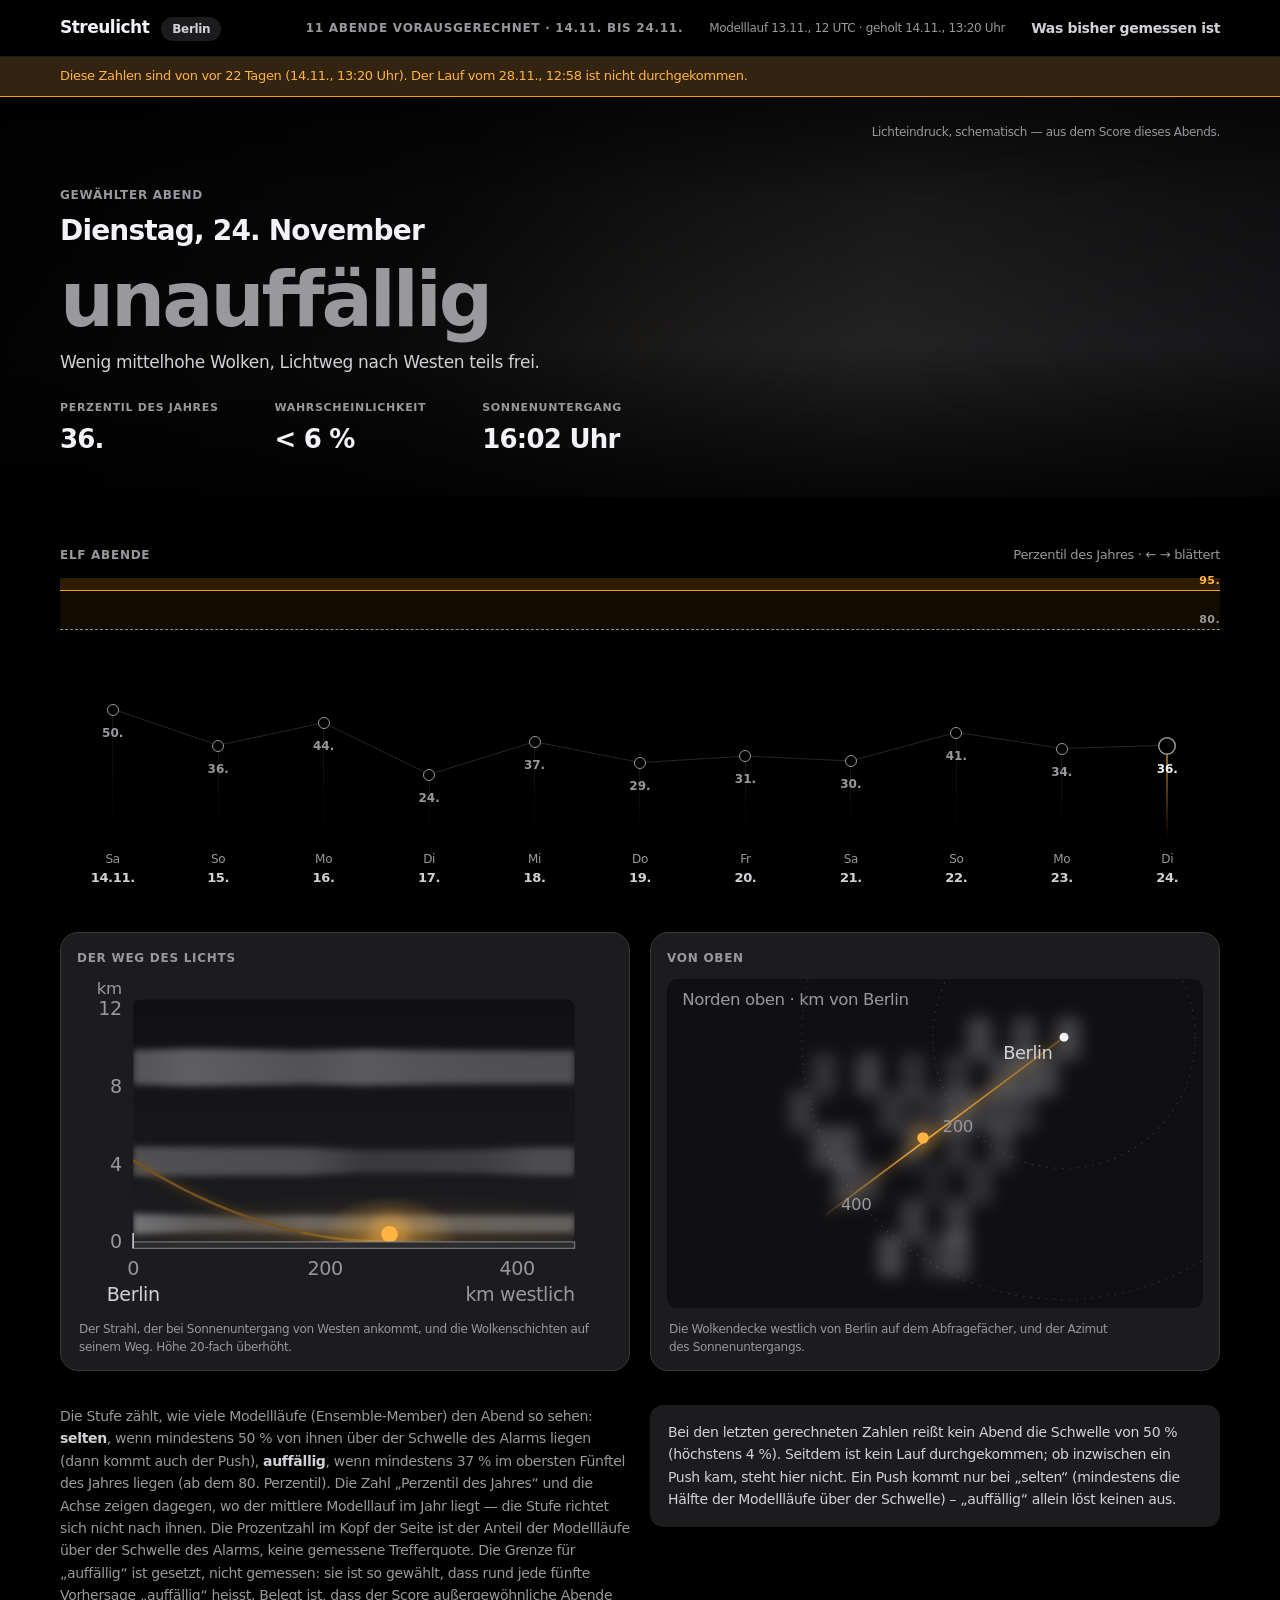
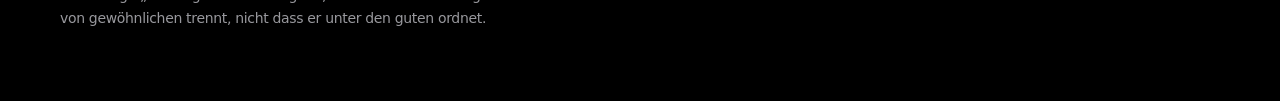
==== commit 5b60b8cd: "Seiten" ====
--- a/index.html
+++ b/index.html
@@ -1,8 +1,8 @@
 <!doctype html><html lang="de"><head><meta charset="utf-8">
 <meta name="viewport" content="width=device-width,initial-scale=1">
 <meta name="color-scheme" content="dark">
-<meta name="streulicht-geholt" content="2026-11-07T12:20:00Z">
-<meta name="streulicht-laufziele" content="2026-11-05T12:29:35Z,2026-11-06T12:27:49Z,2026-11-07T12:26:06Z,2026-11-08T12:24:24Z,2026-11-09T12:22:44Z,2026-11-10T12:21:06Z,2026-11-11T12:19:30Z,2026-11-12T12:17:56Z,2026-11-13T12:16:24Z,2026-11-14T12:14:55Z,2026-11-15T12:13:28Z,2026-11-16T12:12:03Z,2026-11-17T12:10:41Z,2026-11-18T12:09:21Z,2026-11-19T12:08:03Z,2026-11-20T12:06:48Z,2026-11-21T12:05:36Z">
+<meta name="streulicht-geholt" content="2026-11-14T12:20:00Z">
+<meta name="streulicht-laufziele" content="2026-11-12T12:17:56Z,2026-11-13T12:16:24Z,2026-11-14T12:14:55Z,2026-11-15T12:13:28Z,2026-11-16T12:12:03Z,2026-11-17T12:10:41Z,2026-11-18T12:09:21Z,2026-11-19T12:08:03Z,2026-11-20T12:06:48Z,2026-11-21T12:05:36Z,2026-11-22T12:04:26Z,2026-11-23T12:03:20Z,2026-11-24T12:02:16Z,2026-11-25T12:01:14Z,2026-11-26T12:00:16Z,2026-11-27T11:59:21Z,2026-11-28T11:58:29Z">
 <meta name="streulicht-fenster-min" content="60">
 <meta name="streulicht-zone" content="Europe/Berlin">
 <title>Streulicht</title><style>
@@ -419,18 +419,18 @@
 <header class="topbar"><div class="topbar-inhalt">
 <div class="wortmarke"><p class="marke-wort">Streulicht</p>
 <span class="ortspille">Berlin</span></div>
-<nav class="leiste-nav"><span class="leiste-korpus">11 ABENDE VORAUSGERECHNET &#183; 07.11. BIS 17.11.</span>
-<span class="leiste-stand">Modelllauf 07.11., 00&nbsp;UTC &#183; geholt 07.11., 13:20&nbsp;Uhr</span>
+<nav class="leiste-nav"><span class="leiste-korpus">11 ABENDE VORAUSGERECHNET &#183; 14.11. BIS 24.11.</span>
+<span class="leiste-stand">Modelllauf 13.11., 12&nbsp;UTC &#183; geholt 14.11., 13:20&nbsp;Uhr</span>
 <a href="bisher.html">Was bisher gemessen ist</a></nav>
 </div></header>
 
 
-<p class="korpus">11 ABENDE VORAUSGERECHNET &#183; 07.11. BIS 17.11.</p>
-<p class="stand">Modelllauf 07.11., 00&nbsp;UTC &#183; geholt 07.11., 13:20&nbsp;Uhr</p>
+<p class="korpus">11 ABENDE VORAUSGERECHNET &#183; 14.11. BIS 24.11.</p>
+<p class="stand">Modelllauf 13.11., 12&nbsp;UTC &#183; geholt 14.11., 13:20&nbsp;Uhr</p>
 
 <main>
 <section class="kopfbild">
-<div class="bandflaeche" id="bandflaeche"><svg viewBox="0 0 100 20" preserveAspectRatio="none" xmlns="http://www.w3.org/2000/svg" role="img" aria-label="Lichteindruck, schematisch"><defs><linearGradient id="bq1" x1="0" x2="1" y1="0" y2="0"><stop offset="0.00" stop-color="#1e1e22"/><stop offset="0.25" stop-color="#26262a"/><stop offset="0.50" stop-color="#2e2d2b"/><stop offset="0.75" stop-color="#28282b"/><stop offset="1.00" stop-color="#202024"/></linearGradient><linearGradient id="bs1" x1="0" x2="0" y1="0" y2="1"><stop offset="0" stop-color="#000" stop-opacity=".55"/><stop offset=".62" stop-color="#000" stop-opacity="0"/><stop offset="1" stop-color="#000" stop-opacity=".35"/></linearGradient></defs><rect width="100" height="20" fill="url(#bq1)"/><rect width="100" height="20" fill="url(#bs1)"/></svg></div>
+<div class="bandflaeche" id="bandflaeche"><svg viewBox="0 0 100 20" preserveAspectRatio="none" xmlns="http://www.w3.org/2000/svg" role="img" aria-label="Lichteindruck, schematisch"><defs><linearGradient id="bq1" x1="0" x2="1" y1="0" y2="0"><stop offset="0.00" stop-color="#1e1e22"/><stop offset="0.25" stop-color="#26262a"/><stop offset="0.50" stop-color="#2f2d2b"/><stop offset="0.75" stop-color="#29292b"/><stop offset="1.00" stop-color="#212125"/></linearGradient><linearGradient id="bs1" x1="0" x2="0" y1="0" y2="1"><stop offset="0" stop-color="#000" stop-opacity=".55"/><stop offset=".62" stop-color="#000" stop-opacity="0"/><stop offset="1" stop-color="#000" stop-opacity=".35"/></linearGradient></defs><rect width="100" height="20" fill="url(#bq1)"/><rect width="100" height="20" fill="url(#bs1)"/></svg></div>
 <i class="schleier s-quer"></i><i class="schleier s-hoch"></i>
 <!-- T-0059: role="status" + aria-live="polite".  waehle() tauscht hier
      Etikett, Datum, Stufe, Grund, Zahlen und drei Kennzahlen aus - per
@@ -440,17 +440,17 @@
      Warnung - es darf den Vorlesefluss nicht unterbrechen. -->
 <div class="heroinhalt" role="status" aria-live="polite">
 <p class="etikett" id="etikett">Gew&auml;hlter Abend</p>
-<h1 class="datum" id="datum">Sonntag, 8. November</h1>
+<h1 class="datum" id="datum">Sonntag, 15. November</h1>
 <p class="stufe unauffaellig" id="stufe">unauffällig</p>
-<p class="grund" id="grund">Wenig hohe Wolken, aber tiefe Decke über der Stadt.</p>
-<p class="zahlen" id="zahlen">25. Perzentil des Jahres · &lt; 6 % Wahrscheinlichkeit · Sonnenuntergang 16:24 Uhr</p>
+<p class="grund" id="grund">Mittelhohe Wolken, aber tiefe Decke über der Stadt.</p>
+<p class="zahlen" id="zahlen">36. Perzentil des Jahres · &lt; 6 % Wahrscheinlichkeit · Sonnenuntergang 16:13 Uhr</p>
 <div class="kennzahlen">
 <div><p class="kzlabel">Perzentil des Jahres</p>
-<p class="kzwert" id="kz0">25.</p></div>
+<p class="kzwert" id="kz0">36.</p></div>
 <div><p class="kzlabel">Wahrscheinlichkeit</p>
 <p class="kzwert" id="kz1">&lt; 6 %</p></div>
 <div><p class="kzlabel">Sonnenuntergang</p>
-<p class="kzwert" id="kz2">16:24 Uhr</p></div>
+<p class="kzwert" id="kz2">16:13 Uhr</p></div>
 </div></div>
 <p class="bandfuss">Lichteindruck, schematisch &#8212; aus dem Score dieses
 Abends.</p>
@@ -465,22 +465,22 @@
 <b class="zonenname" style="top:5%;color:var(--akzent-tinte)">95.</b>
 <b class="zonenname" style="top:20%;color:var(--gedaempft)">80.</b>
 <svg class="linie" viewBox="0 0 100 100" preserveAspectRatio="none"
- aria-hidden="true"><polyline points="4.55,100.00 13.64,75.22 22.73,62.56 31.82,73.03 40.91,70.16 50.00,68.51 59.09,63.79 68.18,71.80 77.27,66.87 86.36,65.43 95.45,57.97" fill="none"
+ aria-hidden="true"><polyline points="4.55,50.44 13.64,64.34 22.73,55.65 31.82,75.56 40.91,62.97 50.00,70.98 59.09,68.51 68.18,70.36 77.27,59.34 86.36,65.57 95.45,64.34" fill="none"
  stroke="#38383a" stroke-width=".7"
  vector-effect="non-scaling-stroke"/></svg>
 <div class="marken" role="tablist"
- aria-label="Abende im Vorhersagefenster"><button class="marke unauffaellig" data-i="0" role="tab" aria-selected="false" tabindex="-1" aria-label="Samstag, 7. November, unauffällig, 0. Perzentil"><i class="fahne" style="top:100.000%" aria-hidden="true"></i><i class="punkt" style="top:100.000%" aria-hidden="true"></i><b class="rang" style="top:calc(100.000% + 14px)" aria-hidden="true">0.</b></button><button class="marke unauffaellig an" data-i="1" role="tab" aria-selected="true" tabindex="0" aria-label="Sonntag, 8. November, unauffällig, 25. Perzentil"><i class="fahne" style="top:75.222%" aria-hidden="true"></i><i class="punkt" style="top:75.222%" aria-hidden="true"></i><b class="rang" style="top:calc(75.222% + 14px)" aria-hidden="true">25.</b></button><button class="marke unauffaellig" data-i="2" role="tab" aria-selected="false" tabindex="-1" aria-label="Montag, 9. November, unauffällig, 37. Perzentil"><i class="fahne" style="top:62.560%" aria-hidden="true"></i><i class="punkt" style="top:62.560%" aria-hidden="true"></i><b class="rang" style="top:calc(62.560% + 14px)" aria-hidden="true">37.</b></button><button class="marke unauffaellig" data-i="3" role="tab" aria-selected="false" tabindex="-1" aria-label="Dienstag, 10. November, unauffällig, 27. Perzentil"><i class="fahne" style="top:73.032%" aria-hidden="true"></i><i class="punkt" style="top:73.032%" aria-hidden="true"></i><b class="rang" style="top:calc(73.032% + 14px)" aria-hidden="true">27.</b></button><button class="marke unauffaellig" data-i="4" role="tab" aria-selected="false" tabindex="-1" aria-label="Mittwoch, 11. November, unauffällig, 30. Perzentil"><i class="fahne" style="top:70.157%" aria-hidden="true"></i><i class="punkt" style="top:70.157%" aria-hidden="true"></i><b class="rang" style="top:calc(70.157% + 14px)" aria-hidden="true">30.</b></button><button class="marke unauffaellig" data-i="5" role="tab" aria-selected="false" tabindex="-1" aria-label="Donnerstag, 12. November, unauffällig, 31. Perzentil"><i class="fahne" style="top:68.515%" aria-hidden="true"></i><i class="punkt" style="top:68.515%" aria-hidden="true"></i><b class="rang" style="top:calc(68.515% + 14px)" aria-hidden="true">31.</b></button><button class="marke unauffaellig" data-i="6" role="tab" aria-selected="false" tabindex="-1" aria-label="Freitag, 13. November, unauffällig, 36. Perzentil"><i class="fahne" style="top:63.792%" aria-hidden="true"></i><i class="punkt" style="top:63.792%" aria-hidden="true"></i><b class="rang" style="top:calc(63.792% + 14px)" aria-hidden="true">36.</b></button><button class="marke unauffaellig" data-i="7" role="tab" aria-selected="false" tabindex="-1" aria-label="Samstag, 14. November, unauffällig, 28. Perzentil"><i class="fahne" style="top:71.800%" aria-hidden="true"></i><i class="punkt" style="top:71.800%" aria-hidden="true"></i><b class="rang" style="top:calc(71.800% + 14px)" aria-hidden="true">28.</b></button><button class="marke unauffaellig" data-i="8" role="tab" aria-selected="false" tabindex="-1" aria-label="Sonntag, 15. November, unauffällig, 33. Perzentil"><i class="fahne" style="top:66.872%" aria-hidden="true"></i><i class="punkt" style="top:66.872%" aria-hidden="true"></i><b class="rang" style="top:calc(66.872% + 14px)" aria-hidden="true">33.</b></button><button class="marke unauffaellig" data-i="9" role="tab" aria-selected="false" tabindex="-1" aria-label="Montag, 16. November, unauffällig, 35. Perzentil"><i class="fahne" style="top:65.435%" aria-hidden="true"></i><i class="punkt" style="top:65.435%" aria-hidden="true"></i><b class="rang" style="top:calc(65.435% + 14px)" aria-hidden="true">35.</b></button><button class="marke unauffaellig" data-i="10" role="tab" aria-selected="false" tabindex="-1" aria-label="Dienstag, 17. November, unauffällig, 42. Perzentil"><i class="fahne" style="top:57.974%" aria-hidden="true"></i><i class="punkt" style="top:57.974%" aria-hidden="true"></i><b class="rang" style="top:calc(57.974% + 14px)" aria-hidden="true">42.</b></button></div></div>
-<div class="achsenfuss" aria-hidden="true"><div><div class="wt">Sa</div><div class="dt">7.11.</div></div><div class="an"><div class="wt">So</div><div class="dt">8.</div></div><div><div class="wt">Mo</div><div class="dt">9.</div></div><div><div class="wt">Di</div><div class="dt">10.</div></div><div><div class="wt">Mi</div><div class="dt">11.</div></div><div><div class="wt">Do</div><div class="dt">12.</div></div><div><div class="wt">Fr</div><div class="dt">13.</div></div><div><div class="wt">Sa</div><div class="dt">14.</div></div><div><div class="wt">So</div><div class="dt">15.</div></div><div><div class="wt">Mo</div><div class="dt">16.</div></div><div><div class="wt">Di</div><div class="dt">17.</div></div></div></section>
+ aria-label="Abende im Vorhersagefenster"><button class="marke unauffaellig" data-i="0" role="tab" aria-selected="false" tabindex="-1" aria-label="Samstag, 14. November, unauffällig, 50. Perzentil"><i class="fahne" style="top:50.445%" aria-hidden="true"></i><i class="punkt" style="top:50.445%" aria-hidden="true"></i><b class="rang" style="top:calc(50.445% + 14px)" aria-hidden="true">50.</b></button><button class="marke unauffaellig an" data-i="1" role="tab" aria-selected="true" tabindex="0" aria-label="Sonntag, 15. November, unauffällig, 36. Perzentil"><i class="fahne" style="top:64.339%" aria-hidden="true"></i><i class="punkt" style="top:64.339%" aria-hidden="true"></i><b class="rang" style="top:calc(64.339% + 14px)" aria-hidden="true">36.</b></button><button class="marke unauffaellig" data-i="2" role="tab" aria-selected="false" tabindex="-1" aria-label="Montag, 16. November, unauffällig, 44. Perzentil"><i class="fahne" style="top:55.647%" aria-hidden="true"></i><i class="punkt" style="top:55.647%" aria-hidden="true"></i><b class="rang" style="top:calc(55.647% + 14px)" aria-hidden="true">44.</b></button><button class="marke unauffaellig" data-i="3" role="tab" aria-selected="false" tabindex="-1" aria-label="Dienstag, 17. November, unauffällig, 24. Perzentil"><i class="fahne" style="top:75.565%" aria-hidden="true"></i><i class="punkt" style="top:75.565%" aria-hidden="true"></i><b class="rang" style="top:calc(75.565% + 14px)" aria-hidden="true">24.</b></button><button class="marke unauffaellig" data-i="4" role="tab" aria-selected="false" tabindex="-1" aria-label="Mittwoch, 18. November, unauffällig, 37. Perzentil"><i class="fahne" style="top:62.971%" aria-hidden="true"></i><i class="punkt" style="top:62.971%" aria-hidden="true"></i><b class="rang" style="top:calc(62.971% + 14px)" aria-hidden="true">37.</b></button><button class="marke unauffaellig" data-i="5" role="tab" aria-selected="false" tabindex="-1" aria-label="Donnerstag, 19. November, unauffällig, 29. Perzentil"><i class="fahne" style="top:70.979%" aria-hidden="true"></i><i class="punkt" style="top:70.979%" aria-hidden="true"></i><b class="rang" style="top:calc(70.979% + 14px)" aria-hidden="true">29.</b></button><button class="marke unauffaellig" data-i="6" role="tab" aria-selected="false" tabindex="-1" aria-label="Freitag, 20. November, unauffällig, 31. Perzentil"><i class="fahne" style="top:68.515%" aria-hidden="true"></i><i class="punkt" style="top:68.515%" aria-hidden="true"></i><b class="rang" style="top:calc(68.515% + 14px)" aria-hidden="true">31.</b></button><button class="marke unauffaellig" data-i="7" role="tab" aria-selected="false" tabindex="-1" aria-label="Samstag, 21. November, unauffällig, 30. Perzentil"><i class="fahne" style="top:70.363%" aria-hidden="true"></i><i class="punkt" style="top:70.363%" aria-hidden="true"></i><b class="rang" style="top:calc(70.363% + 14px)" aria-hidden="true">30.</b></button><button class="marke unauffaellig" data-i="8" role="tab" aria-selected="false" tabindex="-1" aria-label="Sonntag, 22. November, unauffällig, 41. Perzentil"><i class="fahne" style="top:59.343%" aria-hidden="true"></i><i class="punkt" style="top:59.343%" aria-hidden="true"></i><b class="rang" style="top:calc(59.343% + 14px)" aria-hidden="true">41.</b></button><button class="marke unauffaellig" data-i="9" role="tab" aria-selected="false" tabindex="-1" aria-label="Montag, 23. November, unauffällig, 34. Perzentil"><i class="fahne" style="top:65.572%" aria-hidden="true"></i><i class="punkt" style="top:65.572%" aria-hidden="true"></i><b class="rang" style="top:calc(65.572% + 14px)" aria-hidden="true">34.</b></button><button class="marke unauffaellig" data-i="10" role="tab" aria-selected="false" tabindex="-1" aria-label="Dienstag, 24. November, unauffällig, 36. Perzentil"><i class="fahne" style="top:64.339%" aria-hidden="true"></i><i class="punkt" style="top:64.339%" aria-hidden="true"></i><b class="rang" style="top:calc(64.339% + 14px)" aria-hidden="true">36.</b></button></div></div>
+<div class="achsenfuss" aria-hidden="true"><div><div class="wt">Sa</div><div class="dt">14.11.</div></div><div class="an"><div class="wt">So</div><div class="dt">15.</div></div><div><div class="wt">Mo</div><div class="dt">16.</div></div><div><div class="wt">Di</div><div class="dt">17.</div></div><div><div class="wt">Mi</div><div class="dt">18.</div></div><div><div class="wt">Do</div><div class="dt">19.</div></div><div><div class="wt">Fr</div><div class="dt">20.</div></div><div><div class="wt">Sa</div><div class="dt">21.</div></div><div><div class="wt">So</div><div class="dt">22.</div></div><div><div class="wt">Mo</div><div class="dt">23.</div></div><div><div class="wt">Di</div><div class="dt">24.</div></div></div></section>
 
 <section class="grafiken">
 <div class="karte"><p class="kartentitel">Der Weg des Lichts</p>
-<div id="schnitt"><svg viewBox="0 0 420 258" xmlns="http://www.w3.org/2000/svg" role="img" aria-label="Vertikalschnitt nach Westen"><style>text{font-family:-apple-system, BlinkMacSystemFont, "SF Pro Text", "SF Pro Display", "Segoe UI", system-ui, Roboto, sans-serif}text:not([fill]){fill:var(--gedaempft, #98989d)}</style><defs><linearGradient id="himmel" x1="0" x2="0" y1="0" y2="1"><stop offset="0" stop-color="#101014"/><stop offset="1" stop-color="#1d1d20"/></linearGradient><filter id="weich" x="-20%" y="-40%" width="140%" height="180%"><feGaussianBlur stdDeviation="2.6"/></filter><filter id="glut" x="-20%" y="-60%" width="140%" height="220%"><feGaussianBlur stdDeviation="3.2"/></filter><clipPath id="rahmen"><rect x="44.0" y="16.0" width="346.0" height="190.0" rx="6"/></clipPath><linearGradient id="cg0" x1="0" x2="1" y1="0" y2="0"><stop offset="0.000" stop-color="#c7c7cc" stop-opacity="0.000"/><stop offset="0.130" stop-color="#c7c7cc" stop-opacity="0.036"/><stop offset="0.261" stop-color="#c7c7cc" stop-opacity="0.122"/><stop offset="0.391" stop-color="#c7c7cc" stop-opacity="0.158"/><stop offset="0.522" stop-color="#c7c7cc" stop-opacity="0.000"/><stop offset="0.652" stop-color="#c7c7cc" stop-opacity="0.000"/><stop offset="0.783" stop-color="#c7c7cc" stop-opacity="0.000"/><stop offset="0.913" stop-color="#c7c7cc" stop-opacity="0.000"/></linearGradient><linearGradient id="cg1" x1="0" x2="1" y1="0" y2="0"><stop offset="0.000" stop-color="#c7c7cc" stop-opacity="0.000"/><stop offset="0.130" stop-color="#c7c7cc" stop-opacity="0.101"/><stop offset="0.261" stop-color="#c7c7cc" stop-opacity="0.583"/><stop offset="0.391" stop-color="#c7c7cc" stop-opacity="0.641"/><stop offset="0.522" stop-color="#c7c7cc" stop-opacity="0.216"/><stop offset="0.652" stop-color="#c7c7cc" stop-opacity="0.065"/><stop offset="0.783" stop-color="#c7c7cc" stop-opacity="0.058"/><stop offset="0.913" stop-color="#c7c7cc" stop-opacity="0.043"/></linearGradient><linearGradient id="cg2" x1="0" x2="1" y1="0" y2="0"><stop offset="0.000" stop-color="#c7c7cc" stop-opacity="0.698"/><stop offset="0.130" stop-color="#c7c7cc" stop-opacity="0.454"/><stop offset="0.261" stop-color="#c7c7cc" stop-opacity="0.482"/><stop offset="0.391" stop-color="#c7c7cc" stop-opacity="0.720"/><stop offset="0.522" stop-color="#c7c7cc" stop-opacity="0.706"/><stop offset="0.652" stop-color="#c7c7cc" stop-opacity="0.461"/><stop offset="0.783" stop-color="#c7c7cc" stop-opacity="0.418"/><stop offset="0.913" stop-color="#c7c7cc" stop-opacity="0.302"/></linearGradient><radialGradient id="halo"><stop offset="0" stop-color="#ffb340" stop-opacity=".55"/><stop offset="1" stop-color="#ffb340" stop-opacity="0"/></radialGradient><radialGradient id="waesche"><stop offset="0" stop-color="#ffb340" stop-opacity="0.014"/><stop offset=".55" stop-color="#ffb340" stop-opacity="0.005"/><stop offset="1" stop-color="#ffb340" stop-opacity="0"/></radialGradient></defs><rect x="44.0" y="16.0" width="346.0" height="190.0" rx="6" fill="url(#himmel)"/><g clip-path="url(#rahmen)"><polygon points="44.0,63.2 51.5,63.1 59.0,63.0 66.6,62.9 74.1,62.7 81.6,62.6 89.1,62.5 96.7,62.2 104.2,61.9 111.7,61.6 119.2,61.2 126.7,60.9 134.3,60.6 141.8,60.5 149.3,60.4 156.8,60.3 164.3,60.1 171.9,60.0 179.4,59.9 186.9,60.4 194.4,61.0 202.0,61.6 209.5,62.1 217.0,62.7 224.5,63.2 232.0,63.2 239.6,63.2 247.1,63.2 254.6,63.2 262.1,63.2 269.7,63.2 277.2,63.2 284.7,63.2 292.2,63.2 299.7,63.2 307.3,63.2 314.8,63.2 322.3,63.2 329.8,63.2 337.3,63.2 344.9,63.2 352.4,63.2 359.9,63.2 367.4,63.2 375.0,63.2 382.5,63.2 390.0,63.2 390.0,75.2 382.5,75.2 375.0,75.2 367.4,75.2 359.9,75.2 352.4,75.2 344.9,75.2 337.3,75.2 329.8,75.2 322.3,75.2 314.8,75.2 307.3,75.2 299.7,75.2 292.2,75.2 284.7,75.2 277.2,75.2 269.7,75.2 262.1,75.2 254.6,75.2 247.1,75.2 239.6,75.2 232.0,75.2 224.5,75.2 217.0,75.7 209.5,76.3 202.0,76.8 194.4,77.4 186.9,78.0 179.4,78.5 171.9,78.4 164.3,78.3 156.8,78.1 149.3,78.0 141.8,77.9 134.3,77.8 126.7,77.5 119.2,77.2 111.7,76.8 104.2,76.5 96.7,76.2 89.1,75.9 81.6,75.8 74.1,75.7 66.6,75.5 59.0,75.4 51.5,75.3 44.0,75.2" fill="url(#cg0)" filter="url(#weich)"/><polygon points="44.0,137.6 51.5,137.3 59.0,137.0 66.6,136.6 74.1,136.3 81.6,136.0 89.1,135.7 96.7,134.2 104.2,132.6 111.7,131.1 119.2,129.6 126.7,128.0 134.3,126.5 141.8,126.3 149.3,126.2 156.8,126.0 164.3,125.8 171.9,125.6 179.4,125.4 186.9,126.8 194.4,128.1 202.0,129.5 209.5,130.8 217.0,132.2 224.5,133.5 232.0,134.0 239.6,134.5 247.1,134.9 254.6,135.4 262.1,135.9 269.7,136.4 277.2,136.4 284.7,136.4 292.2,136.4 299.7,136.5 307.3,136.5 314.8,136.5 322.3,136.6 329.8,136.6 337.3,136.6 344.9,136.7 352.4,136.7 359.9,136.8 367.4,136.8 375.0,136.8 382.5,136.8 390.0,136.8 390.0,149.1 382.5,149.1 375.0,149.1 367.4,149.1 359.9,149.1 352.4,149.1 344.9,149.2 337.3,149.2 329.8,149.2 322.3,149.3 314.8,149.3 307.3,149.4 299.7,149.4 292.2,149.4 284.7,149.4 277.2,149.4 269.7,149.5 262.1,149.9 254.6,150.4 247.1,150.9 239.6,151.4 232.0,151.9 224.5,152.3 217.0,153.7 209.5,155.0 202.0,156.4 194.4,157.7 186.9,159.1 179.4,160.4 171.9,160.2 164.3,160.1 156.8,159.9 149.3,159.7 141.8,159.5 134.3,159.3 126.7,157.8 119.2,156.3 111.7,154.7 104.2,153.2 96.7,151.7 89.1,150.2 81.6,149.8 74.1,149.5 66.6,149.2 59.0,148.9 51.5,148.6 44.0,148.2" fill="url(#cg1)" filter="url(#weich)"/><polygon points="44.0,181.9 51.5,182.3 59.0,182.7 66.6,183.2 74.1,183.6 81.6,184.0 89.1,184.4 96.7,184.4 104.2,184.3 111.7,184.3 119.2,184.2 126.7,184.2 134.3,184.1 141.8,183.7 149.3,183.3 156.8,182.9 164.3,182.5 171.9,182.1 179.4,181.7 186.9,181.7 194.4,181.7 202.0,181.8 209.5,181.8 217.0,181.8 224.5,181.8 232.0,182.2 239.6,182.7 247.1,183.1 254.6,183.5 262.1,183.9 269.7,184.3 277.2,184.4 284.7,184.5 292.2,184.6 299.7,184.6 307.3,184.7 314.8,184.8 322.3,185.0 329.8,185.2 337.3,185.4 344.9,185.6 352.4,185.8 359.9,186.0 367.4,186.0 375.0,186.0 382.5,186.0 390.0,186.0 390.0,197.9 382.5,197.9 375.0,197.9 367.4,197.9 359.9,197.9 352.4,198.1 344.9,198.3 337.3,198.5 329.8,198.7 322.3,198.9 314.8,199.1 307.3,199.2 299.7,199.2 292.2,199.3 284.7,199.4 277.2,199.5 269.7,199.5 262.1,200.0 254.6,200.4 247.1,200.8 239.6,201.2 232.0,201.6 224.5,202.1 217.0,202.1 209.5,202.1 202.0,202.1 194.4,202.2 186.9,202.2 179.4,202.2 171.9,201.8 164.3,201.4 156.8,201.0 149.3,200.6 141.8,200.2 134.3,199.8 126.7,199.7 119.2,199.7 111.7,199.6 104.2,199.6 96.7,199.5 89.1,199.5 81.6,199.9 74.1,200.3 66.6,200.7 59.0,201.1 51.5,201.6 44.0,202.0" fill="url(#cg2)" filter="url(#weich)"/><ellipse cx="346.2" cy="206.0" rx="332.2" ry="38" fill="url(#waesche)"/><g filter="url(#glut)" stroke-linecap="round"><line x1="44.0" y1="61.6" x2="50.0" y2="67.3" stroke="#3f2d13" stroke-width="3.15" opacity="0.190"/><line x1="50.0" y1="67.3" x2="56.0" y2="72.9" stroke="#3f2d13" stroke-width="3.15" opacity="0.190"/><line x1="56.0" y1="72.9" x2="62.1" y2="78.3" stroke="#3f2d13" stroke-width="3.15" opacity="0.190"/><line x1="62.1" y1="78.3" x2="68.1" y2="83.7" stroke="#3f2d13" stroke-width="3.15" opacity="0.190"/><line x1="68.1" y1="83.7" x2="74.1" y2="88.9" stroke="#3f2d13" stroke-width="3.15" opacity="0.190"/><line x1="74.1" y1="88.9" x2="80.1" y2="94.0" stroke="#3f2d13" stroke-width="3.15" opacity="0.190"/><line x1="80.1" y1="94.0" x2="86.1" y2="99.1" stroke="#3f2d13" stroke-width="3.15" opacity="0.190"/><line x1="86.1" y1="99.1" x2="92.1" y2="103.9" stroke="#3f2d13" stroke-width="3.15" opacity="0.190"/><line x1="92.1" y1="103.9" x2="98.2" y2="108.7" stroke="#3f2d13" stroke-width="3.15" opacity="0.190"/><line x1="98.2" y1="108.7" x2="104.2" y2="113.4" stroke="#3f2d13" stroke-width="3.15" opacity="0.190"/><line x1="104.2" y1="113.4" x2="110.2" y2="117.9" stroke="#3f2d13" stroke-width="3.15" opacity="0.190"/><line x1="110.2" y1="117.9" x2="116.2" y2="122.4" stroke="#3f2d13" stroke-width="3.15" opacity="0.190"/><line x1="116.2" y1="122.4" x2="122.2" y2="126.7" stroke="#3f2d13" stroke-width="3.15" opacity="0.190"/><line x1="122.2" y1="126.7" x2="128.2" y2="130.9" stroke="#3f2d13" stroke-width="3.15" opacity="0.190"/><line x1="128.2" y1="130.9" x2="134.3" y2="135.0" stroke="#3f2d13" stroke-width="3.15" opacity="0.190"/><line x1="134.3" y1="135.0" x2="140.3" y2="139.0" stroke="#422f14" stroke-width="3.24" opacity="0.197"/><line x1="140.3" y1="139.0" x2="146.3" y2="142.8" stroke="#422f14" stroke-width="3.24" opacity="0.197"/><line x1="146.3" y1="142.8" x2="152.3" y2="146.6" stroke="#422f14" stroke-width="3.24" opacity="0.197"/><line x1="152.3" y1="146.6" x2="158.3" y2="150.2" stroke="#422f14" stroke-width="3.24" opacity="0.197"/><line x1="158.3" y1="150.2" x2="164.3" y2="153.7" stroke="#422f14" stroke-width="3.24" opacity="0.197"/><line x1="164.3" y1="153.7" x2="170.4" y2="157.1" stroke="#422f14" stroke-width="3.24" opacity="0.197"/><line x1="170.4" y1="157.1" x2="176.4" y2="160.4" stroke="#422f14" stroke-width="3.24" opacity="0.197"/><line x1="176.4" y1="160.4" x2="182.4" y2="163.6" stroke="#433014" stroke-width="3.27" opacity="0.199"/><line x1="182.4" y1="163.6" x2="188.4" y2="166.6" stroke="#433014" stroke-width="3.27" opacity="0.199"/><line x1="188.4" y1="166.6" x2="194.4" y2="169.6" stroke="#433014" stroke-width="3.27" opacity="0.199"/><line x1="194.4" y1="169.6" x2="200.5" y2="172.4" stroke="#433014" stroke-width="3.27" opacity="0.199"/><line x1="200.5" y1="172.4" x2="206.5" y2="175.1" stroke="#433014" stroke-width="3.27" opacity="0.199"/><line x1="206.5" y1="175.1" x2="212.5" y2="177.7" stroke="#433014" stroke-width="3.27" opacity="0.199"/><line x1="212.5" y1="177.7" x2="218.5" y2="180.2" stroke="#433014" stroke-width="3.27" opacity="0.199"/><line x1="218.5" y1="180.2" x2="224.5" y2="182.6" stroke="#433014" stroke-width="3.27" opacity="0.199"/><line x1="224.5" y1="182.6" x2="230.5" y2="184.9" stroke="#63471c" stroke-width="4.26" opacity="0.268"/><line x1="230.5" y1="184.9" x2="236.6" y2="187.0" stroke="#63471c" stroke-width="4.26" opacity="0.268"/><line x1="236.6" y1="187.0" x2="242.6" y2="189.0" stroke="#63471c" stroke-width="4.26" opacity="0.268"/><line x1="242.6" y1="189.0" x2="248.6" y2="190.9" stroke="#63471c" stroke-width="4.26" opacity="0.268"/><line x1="248.6" y1="190.9" x2="254.6" y2="192.7" stroke="#63471c" stroke-width="4.26" opacity="0.268"/><line x1="254.6" y1="192.7" x2="260.6" y2="194.4" stroke="#63471c" stroke-width="4.26" opacity="0.268"/><line x1="260.6" y1="194.4" x2="266.6" y2="196.0" stroke="#63471c" stroke-width="4.26" opacity="0.268"/><line x1="266.6" y1="196.0" x2="272.7" y2="197.5" stroke="#755320" stroke-width="4.81" opacity="0.307"/><line x1="272.7" y1="197.5" x2="278.7" y2="198.8" stroke="#755320" stroke-width="4.81" opacity="0.307"/><line x1="278.7" y1="198.8" x2="284.7" y2="200.0" stroke="#755320" stroke-width="4.81" opacity="0.307"/><line x1="284.7" y1="200.0" x2="290.7" y2="201.1" stroke="#755320" stroke-width="4.81" opacity="0.307"/><line x1="290.7" y1="201.1" x2="296.7" y2="202.1" stroke="#755320" stroke-width="4.81" opacity="0.307"/><line x1="296.7" y1="202.1" x2="302.7" y2="203.0" stroke="#755320" stroke-width="4.81" opacity="0.307"/><line x1="302.7" y1="203.0" x2="308.8" y2="203.8" stroke="#755320" stroke-width="4.81" opacity="0.307"/><line x1="308.8" y1="203.8" x2="314.8" y2="204.4" stroke="#755320" stroke-width="4.81" opacity="0.307"/><line x1="314.8" y1="204.4" x2="320.8" y2="205.0" stroke="#c18831" stroke-width="7.10" opacity="0.467"/><line x1="320.8" y1="205.0" x2="326.8" y2="205.4" stroke="#c18831" stroke-width="7.10" opacity="0.467"/><line x1="326.8" y1="205.4" x2="332.8" y2="205.7" stroke="#c18831" stroke-width="7.10" opacity="0.467"/><line x1="332.8" y1="205.7" x2="338.9" y2="205.9" stroke="#c18831" stroke-width="7.10" opacity="0.467"/><line x1="338.9" y1="205.9" x2="344.9" y2="206.0" stroke="#c18831" stroke-width="7.10" opacity="0.467"/><line x1="344.9" y1="206.0" x2="346.2" y2="206.0" stroke="#c18831" stroke-width="7.10" opacity="0.467"/></g><g stroke-linecap="round"><line x1="44.0" y1="61.6" x2="50.0" y2="67.3" stroke="#3f2d13" stroke-width="1.35"/><line x1="50.0" y1="67.3" x2="56.0" y2="72.9" stroke="#3f2d13" stroke-width="1.35"/><line x1="56.0" y1="72.9" x2="62.1" y2="78.3" stroke="#3f2d13" stroke-width="1.35"/><line x1="62.1" y1="78.3" x2="68.1" y2="83.7" stroke="#3f2d13" stroke-width="1.35"/><line x1="68.1" y1="83.7" x2="74.1" y2="88.9" stroke="#3f2d13" stroke-width="1.35"/><line x1="74.1" y1="88.9" x2="80.1" y2="94.0" stroke="#3f2d13" stroke-width="1.35"/><line x1="80.1" y1="94.0" x2="86.1" y2="99.1" stroke="#3f2d13" stroke-width="1.35"/><line x1="86.1" y1="99.1" x2="92.1" y2="103.9" stroke="#3f2d13" stroke-width="1.35"/><line x1="92.1" y1="103.9" x2="98.2" y2="108.7" stroke="#3f2d13" stroke-width="1.35"/><line x1="98.2" y1="108.7" x2="104.2" y2="113.4" stroke="#3f2d13" stroke-width="1.35"/><line x1="104.2" y1="113.4" x2="110.2" y2="117.9" stroke="#3f2d13" stroke-width="1.35"/><line x1="110.2" y1="117.9" x2="116.2" y2="122.4" stroke="#3f2d13" stroke-width="1.35"/><line x1="116.2" y1="122.4" x2="122.2" y2="126.7" stroke="#3f2d13" stroke-width="1.35"/><line x1="122.2" y1="126.7" x2="128.2" y2="130.9" stroke="#3f2d13" stroke-width="1.35"/><line x1="128.2" y1="130.9" x2="134.3" y2="135.0" stroke="#3f2d13" stroke-width="1.35"/><line x1="134.3" y1="135.0" x2="140.3" y2="139.0" stroke="#422f14" stroke-width="1.38"/><line x1="140.3" y1="139.0" x2="146.3" y2="142.8" stroke="#422f14" stroke-width="1.38"/><line x1="146.3" y1="142.8" x2="152.3" y2="146.6" stroke="#422f14" stroke-width="1.38"/><line x1="152.3" y1="146.6" x2="158.3" y2="150.2" stroke="#422f14" stroke-width="1.38"/><line x1="158.3" y1="150.2" x2="164.3" y2="153.7" stroke="#422f14" stroke-width="1.38"/><line x1="164.3" y1="153.7" x2="170.4" y2="157.1" stroke="#422f14" stroke-width="1.38"/><line x1="170.4" y1="157.1" x2="176.4" y2="160.4" stroke="#422f14" stroke-width="1.38"/><line x1="176.4" y1="160.4" x2="182.4" y2="163.6" stroke="#433014" stroke-width="1.38"/><line x1="182.4" y1="163.6" x2="188.4" y2="166.6" stroke="#433014" stroke-width="1.38"/><line x1="188.4" y1="166.6" x2="194.4" y2="169.6" stroke="#433014" stroke-width="1.38"/><line x1="194.4" y1="169.6" x2="200.5" y2="172.4" stroke="#433014" stroke-width="1.38"/><line x1="200.5" y1="172.4" x2="206.5" y2="175.1" stroke="#433014" stroke-width="1.38"/><line x1="206.5" y1="175.1" x2="212.5" y2="177.7" stroke="#433014" stroke-width="1.38"/><line x1="212.5" y1="177.7" x2="218.5" y2="180.2" stroke="#433014" stroke-width="1.38"/><line x1="218.5" y1="180.2" x2="224.5" y2="182.6" stroke="#433014" stroke-width="1.38"/><line x1="224.5" y1="182.6" x2="230.5" y2="184.9" stroke="#63471c" stroke-width="1.70"/><line x1="230.5" y1="184.9" x2="236.6" y2="187.0" stroke="#63471c" stroke-width="1.70"/><line x1="236.6" y1="187.0" x2="242.6" y2="189.0" stroke="#63471c" stroke-width="1.70"/><line x1="242.6" y1="189.0" x2="248.6" y2="190.9" stroke="#63471c" stroke-width="1.70"/><line x1="248.6" y1="190.9" x2="254.6" y2="192.7" stroke="#63471c" stroke-width="1.70"/><line x1="254.6" y1="192.7" x2="260.6" y2="194.4" stroke="#63471c" stroke-width="1.70"/><line x1="260.6" y1="194.4" x2="266.6" y2="196.0" stroke="#63471c" stroke-width="1.70"/><line x1="266.6" y1="196.0" x2="272.7" y2="197.5" stroke="#755320" stroke-width="1.87"/><line x1="272.7" y1="197.5" x2="278.7" y2="198.8" stroke="#755320" stroke-width="1.87"/><line x1="278.7" y1="198.8" x2="284.7" y2="200.0" stroke="#755320" stroke-width="1.87"/><line x1="284.7" y1="200.0" x2="290.7" y2="201.1" stroke="#755320" stroke-width="1.87"/><line x1="290.7" y1="201.1" x2="296.7" y2="202.1" stroke="#755320" stroke-width="1.87"/><line x1="296.7" y1="202.1" x2="302.7" y2="203.0" stroke="#755320" stroke-width="1.87"/><line x1="302.7" y1="203.0" x2="308.8" y2="203.8" stroke="#755320" stroke-width="1.87"/><line x1="308.8" y1="203.8" x2="314.8" y2="204.4" stroke="#755320" stroke-width="1.87"/><line x1="314.8" y1="204.4" x2="320.8" y2="205.0" stroke="#c18831" stroke-width="2.60"/><line x1="320.8" y1="205.0" x2="326.8" y2="205.4" stroke="#c18831" stroke-width="2.60"/><line x1="326.8" y1="205.4" x2="332.8" y2="205.7" stroke="#c18831" stroke-width="2.60"/><line x1="332.8" y1="205.7" x2="338.9" y2="205.9" stroke="#c18831" stroke-width="2.60"/><line x1="338.9" y1="205.9" x2="344.9" y2="206.0" stroke="#c18831" stroke-width="2.60"/><line x1="344.9" y1="206.0" x2="346.2" y2="206.0" stroke="#c18831" stroke-width="2.60"/></g><ellipse cx="346.2" cy="200.0" rx="54" ry="30" fill="url(#halo)"/><circle cx="346.2" cy="200.0" r="16" fill="#ffb340" opacity=".22" filter="url(#glut)"/><circle cx="346.2" cy="200.0" r="6.5" fill="#ffb340"/></g><rect x="44.0" y="206.0" width="346.0" height="5" fill="var(--boden, #2c2c2e)" stroke="var(--gitter, #8e8e93)" stroke-width="0.7"/><line x1="44.0" y1="199.0" x2="44.0" y2="211.0" stroke="var(--tinte2, #d1d1d6)" stroke-width="1.2"/><text x="35.0" y="211.0" font-size="15" text-anchor="end">0</text><text x="35.0" y="150.2" font-size="15" text-anchor="end">4</text><text x="35.0" y="89.4" font-size="15" text-anchor="end">8</text><text x="35.0" y="28.6" font-size="15" text-anchor="end">12</text><text x="35.0" y="12.0" font-size="13" text-anchor="end">km</text><text x="44.0" y="232.0" font-size="15" text-anchor="middle">0</text><text x="194.4" y="232.0" font-size="15" text-anchor="middle">200</text><text x="344.9" y="232.0" font-size="15" text-anchor="middle">400</text><text x="390.0" y="252.0" font-size="15" text-anchor="end">km westlich</text><text x="44.0" y="252.0" font-size="15" text-anchor="middle" fill="var(--tinte2, #d1d1d6)">Berlin</text></svg></div>
+<div id="schnitt"><svg viewBox="0 0 420 258" xmlns="http://www.w3.org/2000/svg" role="img" aria-label="Vertikalschnitt nach Westen"><style>text{font-family:-apple-system, BlinkMacSystemFont, "SF Pro Text", "SF Pro Display", "Segoe UI", system-ui, Roboto, sans-serif}text:not([fill]){fill:var(--gedaempft, #98989d)}</style><defs><linearGradient id="himmel" x1="0" x2="0" y1="0" y2="1"><stop offset="0" stop-color="#101014"/><stop offset="1" stop-color="#1d1d20"/></linearGradient><filter id="weich" x="-20%" y="-40%" width="140%" height="180%"><feGaussianBlur stdDeviation="2.6"/></filter><filter id="glut" x="-20%" y="-60%" width="140%" height="220%"><feGaussianBlur stdDeviation="3.2"/></filter><clipPath id="rahmen"><rect x="44.0" y="16.0" width="346.0" height="190.0" rx="6"/></clipPath><linearGradient id="cg0" x1="0" x2="1" y1="0" y2="0"><stop offset="0.000" stop-color="#c7c7cc" stop-opacity="0.374"/><stop offset="0.130" stop-color="#c7c7cc" stop-opacity="0.302"/><stop offset="0.261" stop-color="#c7c7cc" stop-opacity="0.274"/><stop offset="0.391" stop-color="#c7c7cc" stop-opacity="0.166"/><stop offset="0.522" stop-color="#c7c7cc" stop-opacity="0.202"/><stop offset="0.652" stop-color="#c7c7cc" stop-opacity="0.238"/><stop offset="0.783" stop-color="#c7c7cc" stop-opacity="0.374"/><stop offset="0.913" stop-color="#c7c7cc" stop-opacity="0.403"/></linearGradient><linearGradient id="cg1" x1="0" x2="1" y1="0" y2="0"><stop offset="0.000" stop-color="#c7c7cc" stop-opacity="0.698"/><stop offset="0.130" stop-color="#c7c7cc" stop-opacity="0.324"/><stop offset="0.261" stop-color="#c7c7cc" stop-opacity="0.065"/><stop offset="0.391" stop-color="#c7c7cc" stop-opacity="0.022"/><stop offset="0.522" stop-color="#c7c7cc" stop-opacity="0.014"/><stop offset="0.652" stop-color="#c7c7cc" stop-opacity="0.043"/><stop offset="0.783" stop-color="#c7c7cc" stop-opacity="0.194"/><stop offset="0.913" stop-color="#c7c7cc" stop-opacity="0.094"/></linearGradient><linearGradient id="cg2" x1="0" x2="1" y1="0" y2="0"><stop offset="0.000" stop-color="#c7c7cc" stop-opacity="0.094"/><stop offset="0.130" stop-color="#c7c7cc" stop-opacity="0.122"/><stop offset="0.261" stop-color="#c7c7cc" stop-opacity="0.259"/><stop offset="0.391" stop-color="#c7c7cc" stop-opacity="0.576"/><stop offset="0.522" stop-color="#c7c7cc" stop-opacity="0.706"/><stop offset="0.652" stop-color="#c7c7cc" stop-opacity="0.677"/><stop offset="0.783" stop-color="#c7c7cc" stop-opacity="0.720"/><stop offset="0.913" stop-color="#c7c7cc" stop-opacity="0.706"/></linearGradient><radialGradient id="halo"><stop offset="0" stop-color="#ffb340" stop-opacity=".55"/><stop offset="1" stop-color="#ffb340" stop-opacity="0"/></radialGradient><radialGradient id="waesche"><stop offset="0" stop-color="#ffb340" stop-opacity="0.006"/><stop offset=".55" stop-color="#ffb340" stop-opacity="0.003"/><stop offset="1" stop-color="#ffb340" stop-opacity="0"/></radialGradient></defs><rect x="44.0" y="16.0" width="346.0" height="190.0" rx="6" fill="url(#himmel)"/><g clip-path="url(#rahmen)"><polygon points="44.0,55.3 51.5,55.5 59.0,55.8 66.6,56.0 74.1,56.3 81.6,56.6 89.1,56.8 96.7,56.9 104.2,57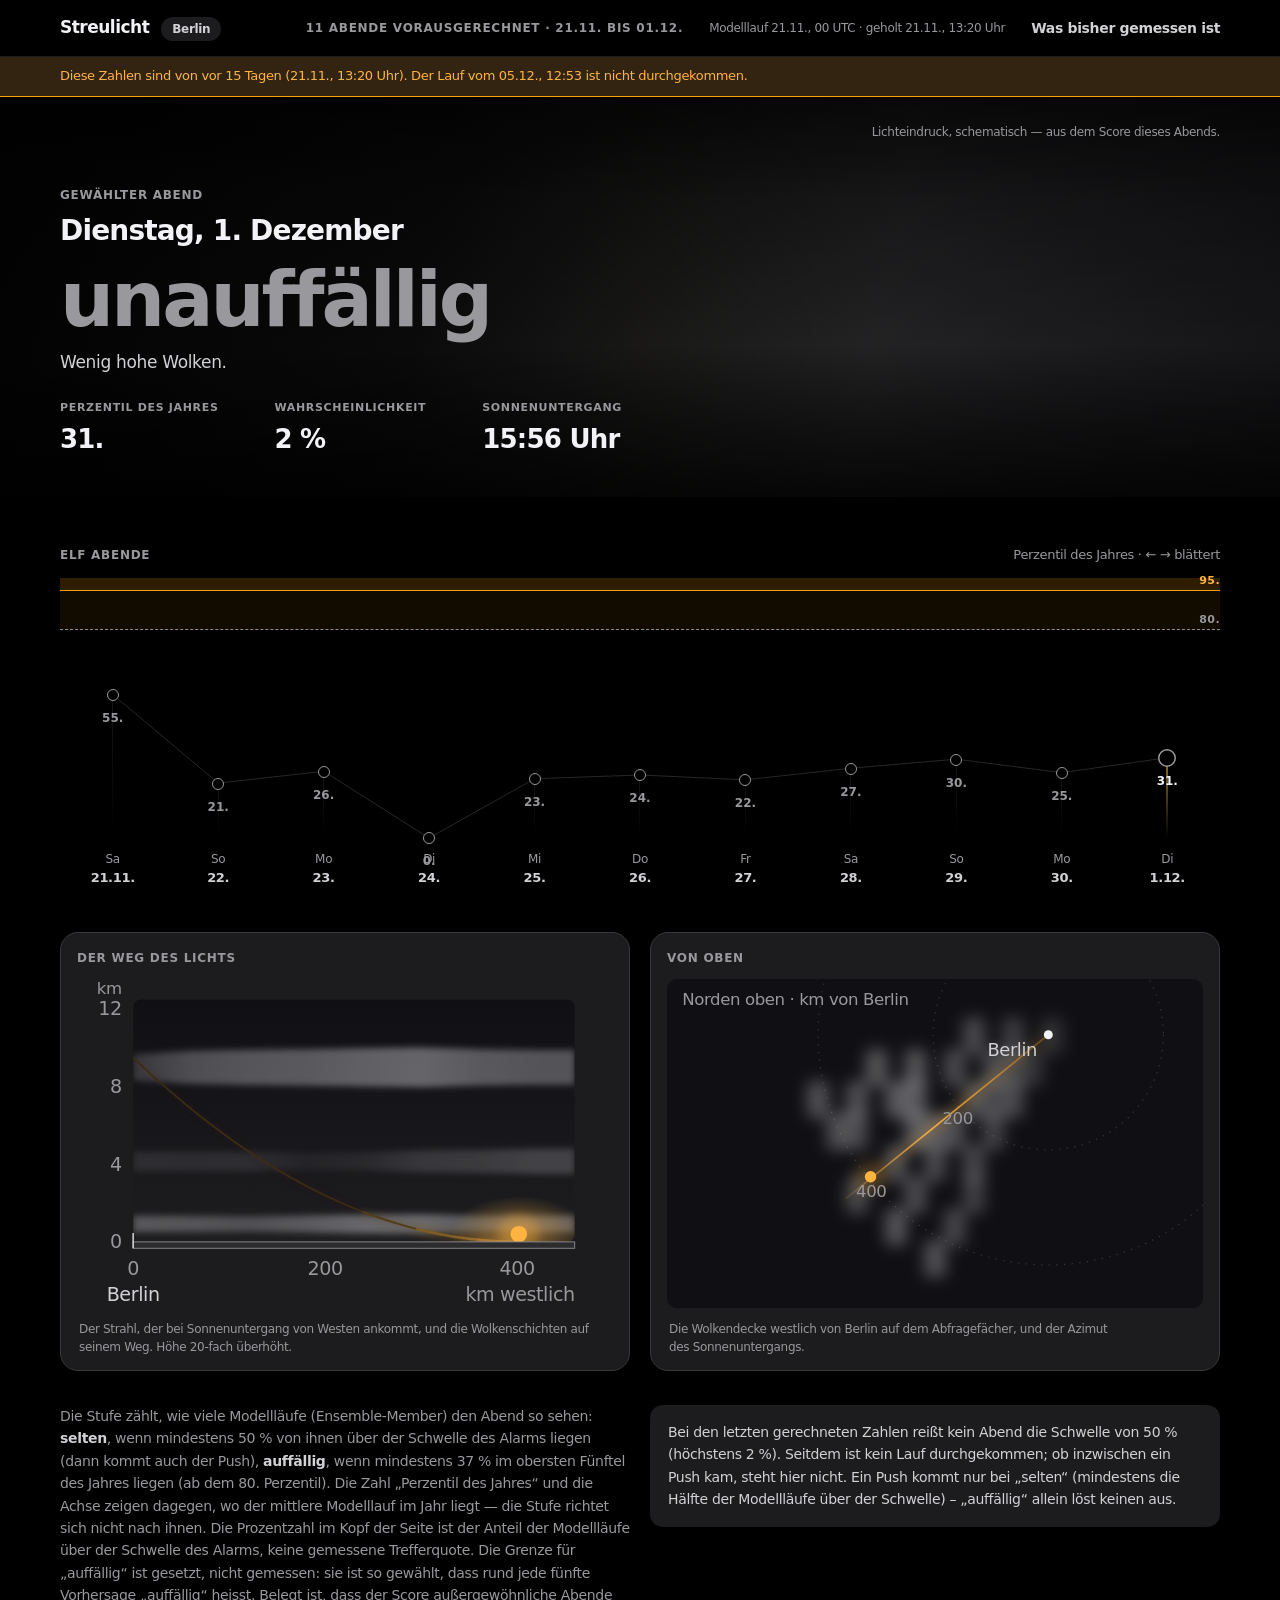
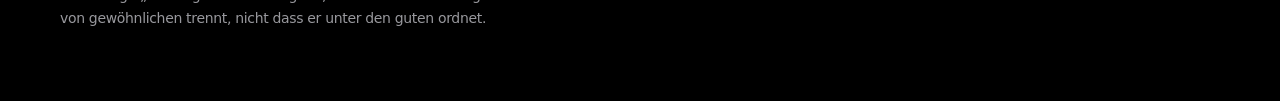
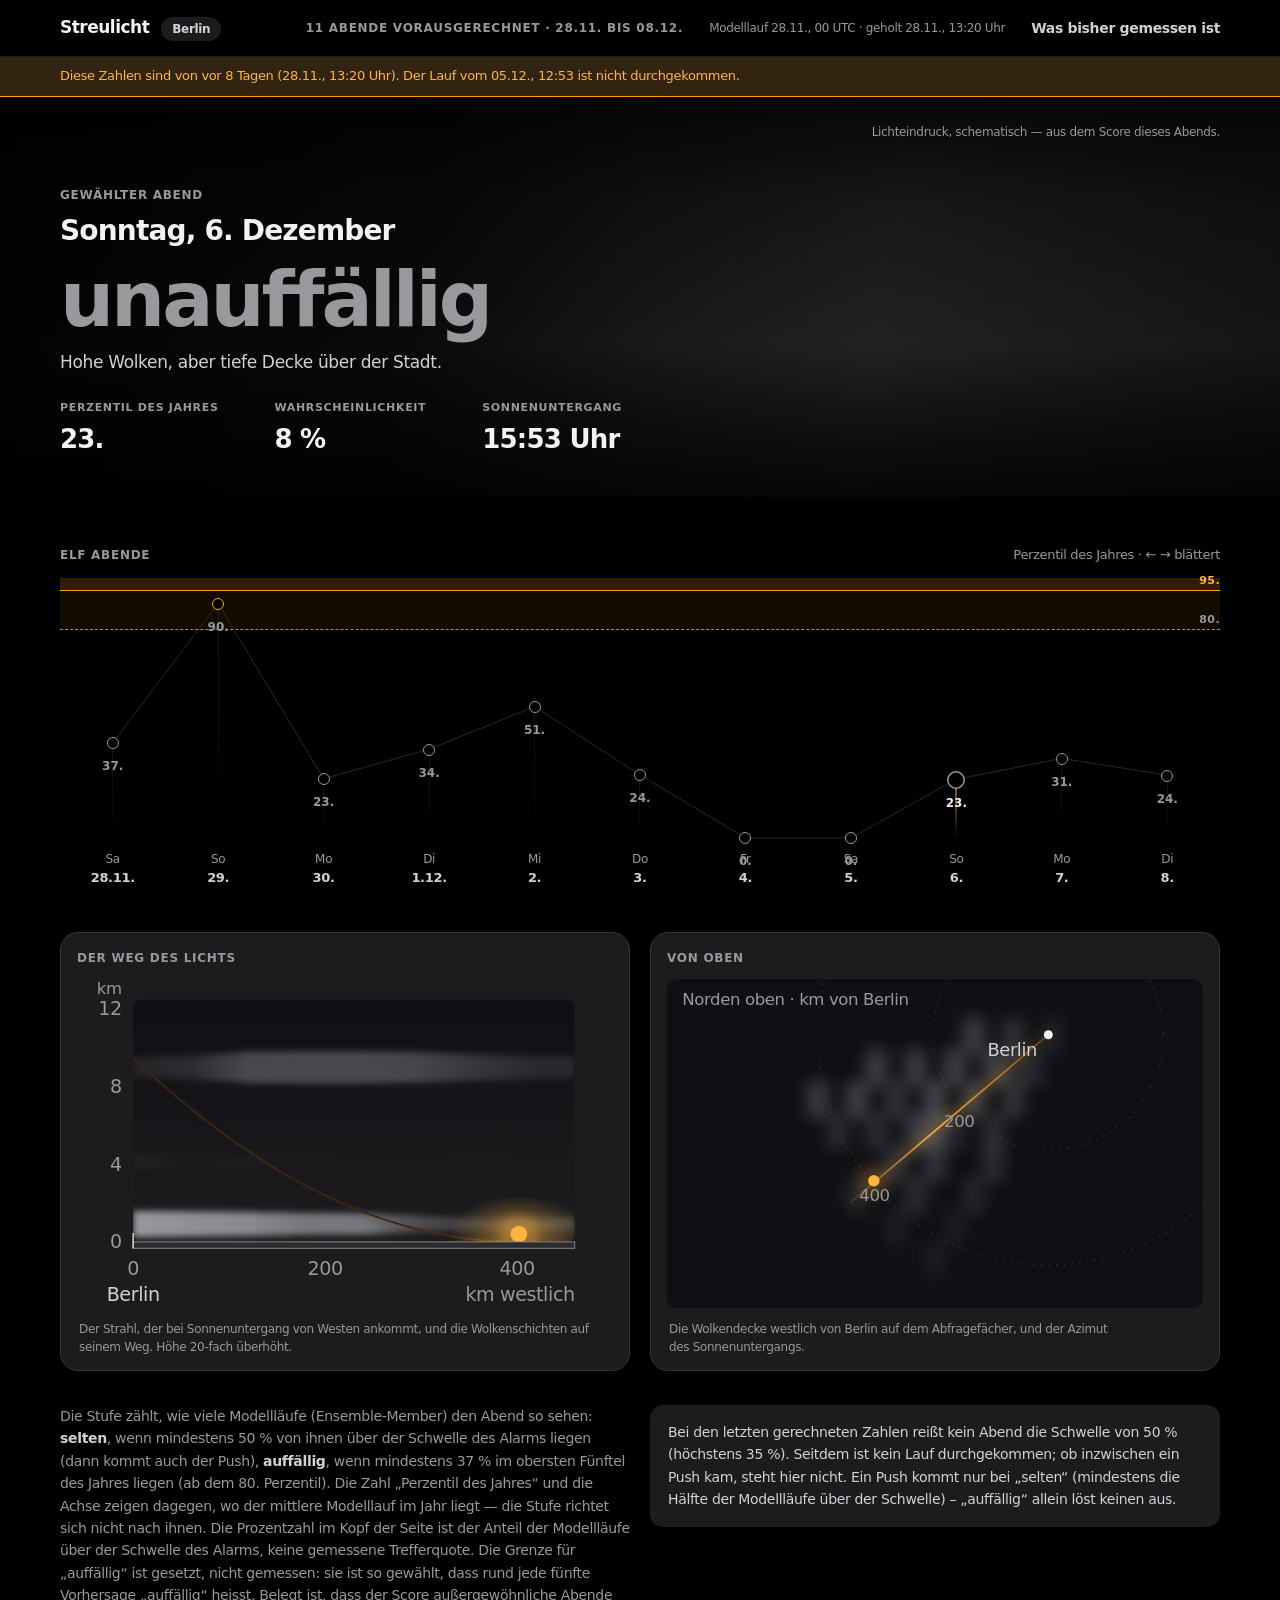
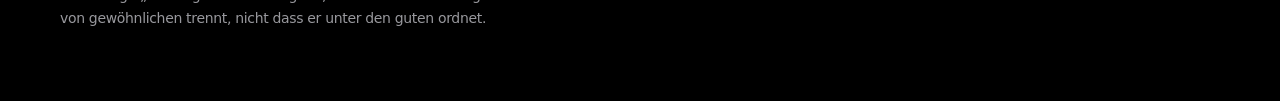
